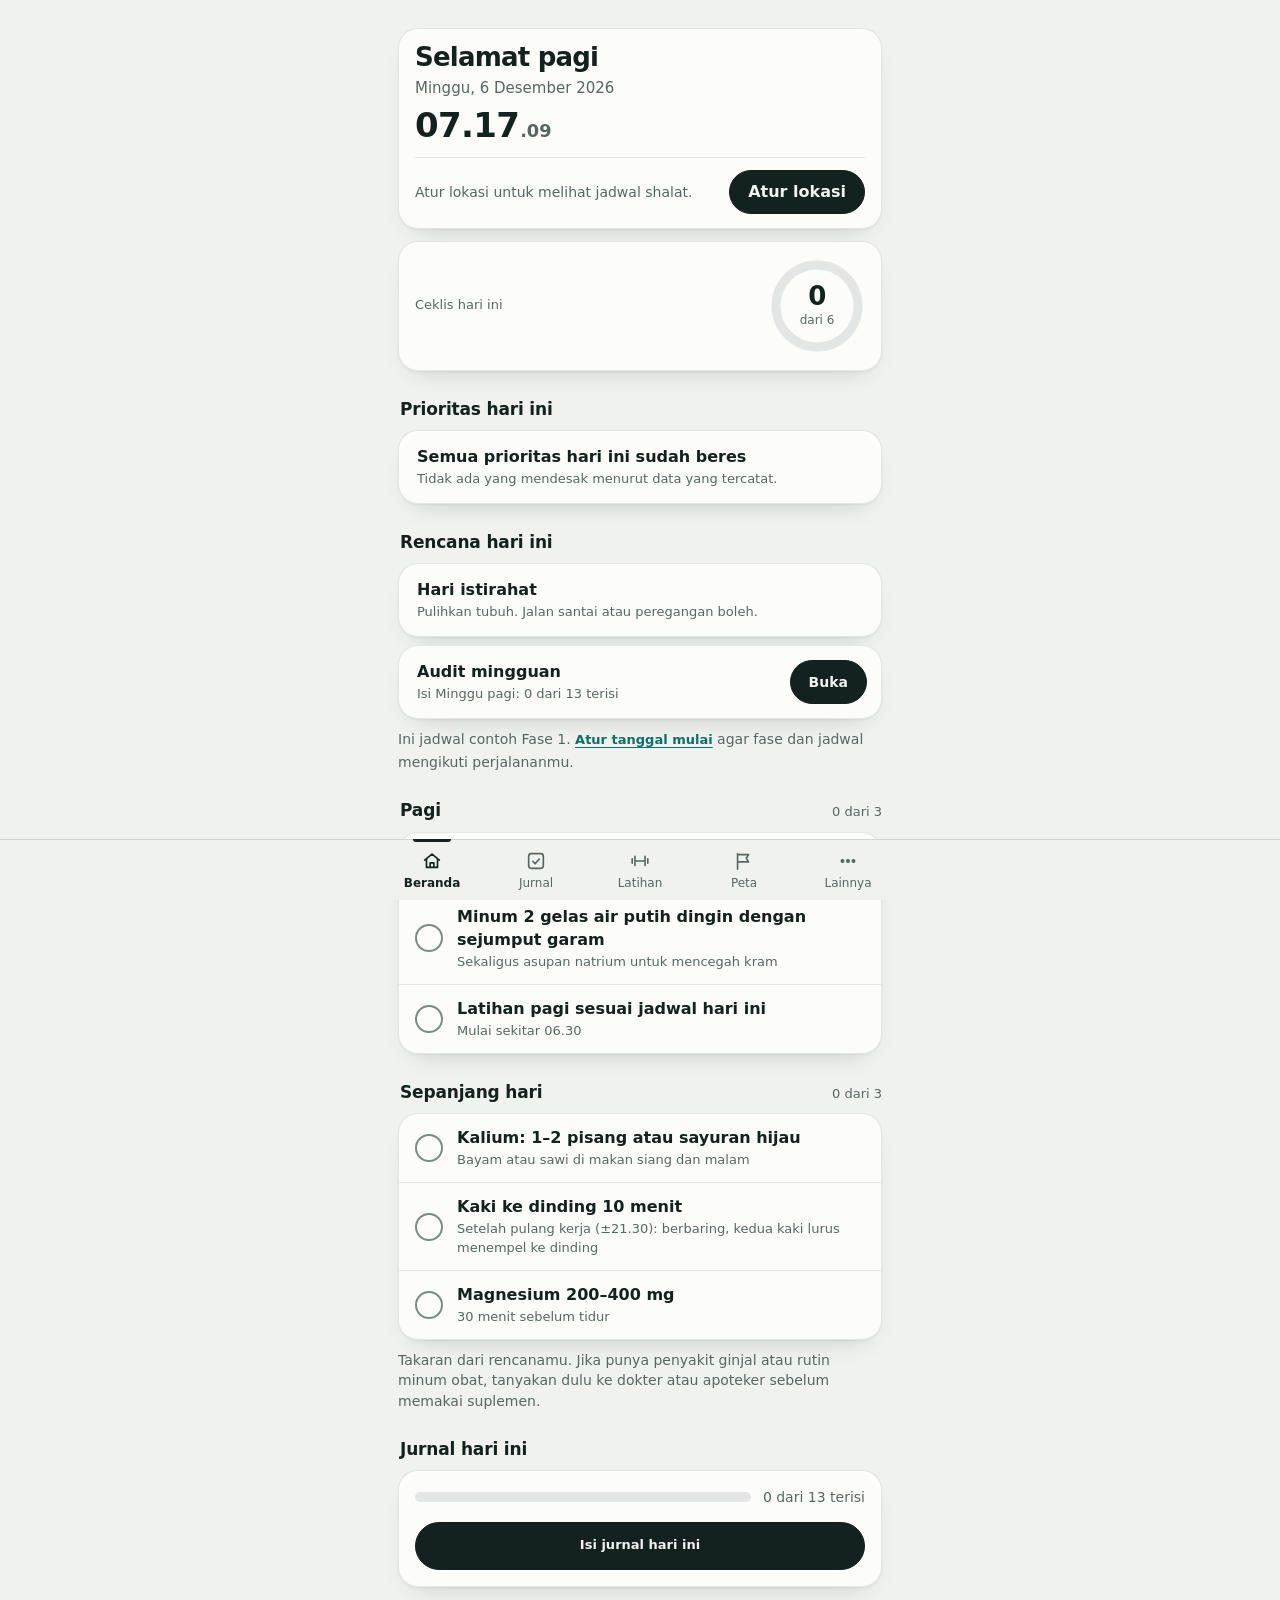
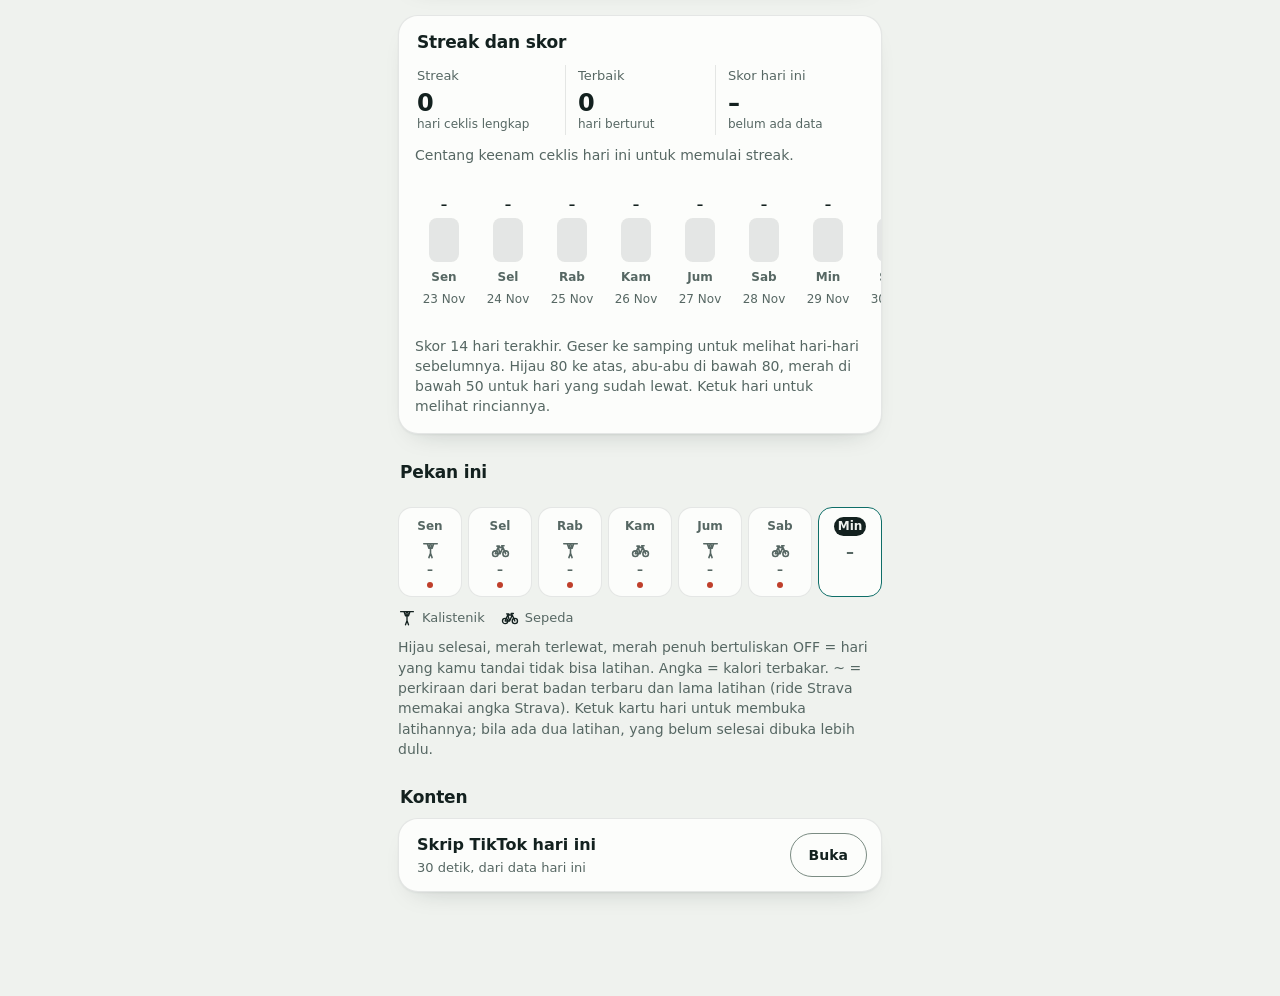
==== daily-log.html @ 381768e4 "Add files via upload" ====
<!DOCTYPE html>
<html lang="id">
<head>
<meta charset="utf-8">
<meta name="viewport" content="width=device-width, initial-scale=1, viewport-fit=cover">
<meta name="theme-color" content="#eff2ee" media="(prefers-color-scheme: light)">
<meta name="theme-color" content="#0e1716" media="(prefers-color-scheme: dark)">
<meta name="mobile-web-app-capable" content="yes">
<meta name="apple-mobile-web-app-capable" content="yes">
<meta name="apple-mobile-web-app-title" content="Daily Log">
<meta name="apple-mobile-web-app-status-bar-style" content="default">
<link rel="apple-touch-icon" href="[data-uri]">
<link rel="icon" type="image/png" href="[data-uri]">
<title>Daily Log</title>
<script>try{var p=JSON.parse(localStorage.getItem('dailylog:prefs:v1')||'null');if(p&&typeof p==='object'){var r=document.documentElement;if(p.theme==='light'||p.theme==='dark')r.setAttribute('data-theme',p.theme);if(p.fs==='l'||p.fs==='x')r.setAttribute('data-fs',p.fs);if(p.hc===true)r.setAttribute('data-hc','on');}}catch(e){}</script>
<style>
:root{
  --paper:#eff2ee; --raise:#fafbf8; --ink:#13211f; --mute:#566763; --rule:#cdd7d2;
  --teal:#0e6e68; --ok:#1d7c53; --bad:#bf3f2b;
  --on-ink:#eff2ee; --on-ok:#ffffff; --on-bad:#ffffff;
  --serif:"Iowan Old Style","Palatino Linotype",Palatino,Georgia,"Times New Roman",serif;
  --sans:system-ui,-apple-system,"Segoe UI",Roboto,"Helvetica Neue",Arial,sans-serif;
}
@media (prefers-color-scheme:dark){
  :root:not([data-theme=light]){
    --paper:#0e1716; --raise:#152221; --ink:#e6efeb; --mute:#8ba09a; --rule:#27393b;
    --teal:#4cc2b8; --ok:#53c58f; --bad:#ef7b63;
    --on-ink:#0e1716; --on-ok:#06150e; --on-bad:#1a0804;
  }
}
:root[data-theme=dark]{
    --paper:#0e1716; --raise:#152221; --ink:#e6efeb; --mute:#8ba09a; --rule:#27393b;
    --teal:#4cc2b8; --ok:#53c58f; --bad:#ef7b63;
    --on-ink:#0e1716; --on-ok:#06150e; --on-bad:#1a0804;
}
*{box-sizing:border-box;-webkit-tap-highlight-color:transparent}
html{-webkit-text-size-adjust:100%}
body{margin:0;background:var(--paper);color:var(--ink);font:calc(16px * var(--fs))/1.45 var(--sans)}
body.lock{overflow:hidden}
[hidden]{display:none!important}
button{font:inherit;color:inherit;cursor:pointer}
input,textarea{font:inherit;color:inherit}
:focus-visible{outline:2px solid var(--teal);outline-offset:2px}
#app{max-width:520px;margin:0 auto;padding:0 18px calc(96px + env(safe-area-inset-bottom))}

/* header */
.top{position:sticky;top:0;z-index:5;background:var(--paper);padding:calc(10px + env(safe-area-inset-top)) 0 8px;border-bottom:1px solid var(--rule)}
.nav{display:flex;align-items:center;gap:6px}
.arrow{width:44px;height:44px;flex:none;border:1.5px solid var(--rule);border-radius:50%;background:transparent;font-size:calc(24px * var(--fs));line-height:1;padding:0 0 3px}
.arrow:disabled{opacity:.3;cursor:default}
.datebox{position:relative;flex:1;min-width:0;text-align:center}
.datebox .dow{display:block;font:italic calc(15px * var(--fs)) var(--serif);color:var(--mute)}
.datebox strong{display:block;font:600 calc(clamp(18px,5.6vw,24px) * var(--fs))/1.15 var(--serif);letter-spacing:-.01em;white-space:nowrap}
.datebox input{position:absolute;inset:0;width:100%;height:100%;opacity:0;cursor:pointer}
.meta{display:flex;align-items:center;justify-content:center;gap:10px;margin-top:6px;font-size:calc(13px * var(--fs));color:var(--mute);min-height:24px}
.dot{width:8px;height:8px;border-radius:50%;background:var(--rule);flex:none}
.dot.saved{background:var(--ok)} .dot.saving{background:var(--teal)} .dot.unsaved{background:var(--bad)}
.link{border:0;background:none;padding:2px 0;color:var(--teal);font-weight:600;font-size:calc(13px * var(--fs));text-decoration:underline;text-underline-offset:3px}

/* stamps */
.stamps{display:grid;grid-template-columns:repeat(5,1fr);gap:6px;margin:16px 0 12px}
.stamp{border:1.5px dashed var(--rule);border-radius:10px;padding:8px 2px 7px;text-align:center;min-width:0}
.stamp b{display:block;font-weight:600;font-size:calc(12px * var(--fs));color:var(--mute)}
.stamp span{display:block;margin-top:2px;font:600 calc(15px * var(--fs)) var(--serif);font-variant-numeric:tabular-nums;white-space:nowrap;overflow:hidden;text-overflow:ellipsis}
.stamp.hit{background:var(--ok);border:1.5px solid var(--ok);color:var(--on-ok)}
.stamp.hit b{color:inherit;opacity:.85}
.stamp.miss{border:1.5px solid var(--bad);color:var(--bad)}
.stamp.miss b{color:inherit}
.fill{display:flex;align-items:center;gap:10px;font-size:calc(13px * var(--fs));color:var(--mute)}
.fill .meter{flex:1;margin:0}
.fill span{white-space:nowrap;font-variant-numeric:tabular-nums}

/* sections */
.sec{padding-top:28px}
.yg-c{display:flex;flex-wrap:wrap;gap:6px;margin:10px 0 0}
.yg-c button{min-height:44px;padding:0 14px;border:1px solid var(--rule);border-radius:999px;background:var(--raise);color:var(--ink);font:inherit}
.yg-c button[aria-pressed=true]{background:var(--teal);color:var(--on-teal);border-color:var(--teal)}
.yg-q{width:100%;min-height:44px;padding:0 14px;border:1px solid var(--rule);border-radius:12px;background:var(--raise);color:var(--ink);font:inherit;box-sizing:border-box}
.yg-i{display:block;width:100%;text-align:left;min-height:56px;margin-top:8px;padding:10px 14px;border:1px solid var(--rule);border-radius:12px;background:var(--raise);color:var(--ink);font:inherit}
.yg-i small{display:block;color:var(--mute)}
.yg-a{display:inline-block;min-height:44px;margin:8px 14px 0 0;padding:0;border:0;background:none;color:var(--teal);font:inherit;text-decoration:underline}
.sec>h2,.vt{margin:0;padding-bottom:10px;border-bottom:2px solid var(--ink);font:600 calc(24px * var(--fs))/1.15 var(--serif);letter-spacing:-.01em}
.vt{margin-top:calc(26px + env(safe-area-inset-top))}
.f{padding:16px 0;border-bottom:1px solid var(--rule)}
.sec>.f:last-child{border-bottom:0}
.lbl{display:flex;justify-content:space-between;align-items:baseline;gap:10px;margin-bottom:10px;font-weight:600}
.lbl small{font-weight:400;font-size:calc(13px * var(--fs));color:var(--mute);text-align:right}
.sublbl{margin:10px 0 8px;font-size:calc(13px * var(--fs));color:var(--mute)}
.hint{display:flex;flex-wrap:wrap;align-items:center;gap:8px;margin-top:10px;font-size:calc(13px * var(--fs));color:var(--mute)}
.hint:empty{display:none}
.more{margin-top:12px;padding-left:12px;border-left:3px solid var(--bad)}

/* controls */
.seg{display:flex;gap:8px}
.chips{display:flex;flex-wrap:wrap;gap:8px}
.rpe{display:grid;grid-template-columns:repeat(5,1fr);gap:8px}
.rpe.off{opacity:.4;pointer-events:none}
.pill{flex:1;min-height:46px;padding:0 10px;border:1.5px solid var(--rule);border-radius:12px;background:var(--raise);font-weight:600}
.chips .pill{flex:0 1 auto;min-width:78px}
.pill[aria-pressed=true]{background:var(--ink);border-color:var(--ink);color:var(--on-ink)}
.pill[data-t=ok][aria-pressed=true]{background:var(--ok);border-color:var(--ok);color:var(--on-ok)}
.pill[data-t=bad][aria-pressed=true]{background:var(--bad);border-color:var(--bad);color:var(--on-bad)}
.inp{display:flex;align-items:center;gap:8px;min-height:52px;padding:0 14px;border:1.5px solid var(--rule);border-radius:12px;background:var(--raise)}
.inp:focus-within{border-color:var(--teal)}
.inp input{flex:1;min-width:0;width:100%;padding:10px 0;border:0;outline:0;background:transparent;font:600 calc(22px * var(--fs)) var(--serif);font-variant-numeric:tabular-nums}
.inp .u,.inp .p{color:var(--mute);font-size:calc(15px * var(--fs));white-space:nowrap}
.inp.sm{min-height:46px}
.inp.sm input{font-size:calc(18px * var(--fs))}
.pair{display:grid;grid-template-columns:1fr 1fr;gap:10px}
.txt{width:100%;min-height:46px;margin-top:10px;padding:0 14px;border:1.5px solid var(--rule);border-radius:12px;background:var(--raise);font-size:calc(16px * var(--fs))}
.txt:focus{outline:0;border-color:var(--teal)}
.ta{width:100%;min-height:104px;padding:12px 14px;border:1.5px solid var(--rule);border-radius:12px;background:var(--raise);font:calc(17px * var(--fs))/1.4 var(--serif);resize:vertical}
.ta:focus{outline:0;border-color:var(--teal)}
.meter{height:6px;margin-top:12px;border-radius:3px;background:var(--rule);overflow:hidden}
.meter i{display:block;width:0;height:100%;border-radius:3px;background:var(--teal);transition:width .25s}
.meter.ok i{background:var(--ok)} .meter.bad i{background:var(--bad)}
.mtxt{margin-top:6px;font-size:calc(13px * var(--fs));color:var(--mute);font-variant-numeric:tabular-nums}
.mtxt.bad{color:var(--bad)}
.quick,.addrow{display:flex;flex-wrap:wrap;gap:8px;margin-top:12px}
.addrow .inp{flex:1;min-width:0}
.btn{min-height:44px;padding:0 16px;border:1.5px solid var(--ink);border-radius:12px;background:transparent;font-weight:600}
.btn.primary{background:var(--ink);color:var(--on-ink)}
.btn.danger{border-color:var(--bad);color:var(--bad)}
.btn.ghost{border-color:var(--rule);color:var(--mute)}
.btn.sm{min-height:44px;padding:0 12px;font-size:calc(14px * var(--fs))}
.btn.wide{width:100%}
.foot{padding:22px 0 0}

/* history */
.tiles{display:grid;grid-template-columns:1fr 1fr;margin-top:4px}
.tile{padding:14px 0;border-bottom:1px solid var(--rule)}
.tile:nth-child(odd){padding-right:12px;border-right:1px solid var(--rule)}
.tile:nth-child(even){padding-left:16px}
.tile small{display:block;color:var(--mute);font-size:calc(13px * var(--fs))}
.tile b{display:block;margin-top:2px;font:600 calc(26px * var(--fs))/1.15 var(--serif);font-variant-numeric:tabular-nums}
.tile em{display:block;font-style:normal;font-size:calc(12px * var(--fs));color:var(--mute)}
.chart{padding:16px 0 6px;border-bottom:1px solid var(--rule)}
.chart .ch{display:flex;justify-content:space-between;align-items:baseline;gap:8px;font-weight:600}
.chart .ch small{font-weight:400;color:var(--mute);font-size:calc(13px * var(--fs))}
.chart svg{display:block;width:100%;height:auto;margin-top:8px}
.chart text{fill:var(--mute);font-size:calc(8px * var(--fs));font-family:var(--sans)}
.chart line.t{stroke:var(--ink);stroke-width:1;stroke-dasharray:3 3;opacity:.55}
.chart rect.n{fill:var(--teal)} .chart rect.ok{fill:var(--ok)} .chart rect.bad{fill:var(--bad)} .chart rect.e{fill:var(--rule)}
.sub{margin:26px 0 0;font:600 calc(18px * var(--fs)) var(--serif)}
.hrow{display:block;width:100%;padding:14px 0;border:0;border-bottom:1px solid var(--rule);background:none;text-align:left}
.hrow .hd{display:flex;justify-content:space-between;gap:8px;font-weight:600}
.hrow .hd span{font-weight:400;color:var(--mute);font-size:calc(13px * var(--fs));white-space:nowrap;flex:none}
.hrow .hm{margin-top:4px;font-size:calc(13px * var(--fs));color:var(--mute);font-variant-numeric:tabular-nums}
.empty{padding:18px 0;color:var(--mute)}

/* data */
.note{color:var(--mute);font-size:calc(14px * var(--fs));margin:12px 0 0}
.note a{color:var(--ink);font-weight:600;text-decoration:underline}
.act{display:block;width:100%;padding:16px 0;border:0;border-bottom:1px solid var(--rule);background:none;text-align:left}
.act b{display:block}
.act span{display:block;margin-top:2px;font-size:calc(13px * var(--fs));color:var(--mute)}
.act.danger b{color:var(--bad)}

/* tabs */
.tabs{position:fixed;left:0;right:0;bottom:0;z-index:6;background:var(--paper);border-top:1px solid var(--rule);padding-bottom:env(safe-area-inset-bottom)}
.tabs .in{display:flex;max-width:520px;margin:0 auto}
.tabs button{position:relative;flex:1;display:flex;flex-direction:column;align-items:center;gap:3px;padding:10px 0 8px;border:0;background:none;color:var(--mute);font-size:calc(12px * var(--fs))}
.tabs button[aria-current=page]{color:var(--ink);font-weight:600}
.tabs button[aria-current=page]::before{content:"";position:absolute;top:-1px;left:32%;right:32%;height:3px;border-radius:0 0 3px 3px;background:var(--ink)}
.tabs svg{width:22px;height:22px;fill:none;stroke:currentColor;stroke-width:1.8;stroke-linecap:round;stroke-linejoin:round}

/* sheet + toast */
.sheet{position:fixed;inset:0;z-index:20;display:flex;align-items:flex-end;justify-content:center}
.scrim{position:absolute;inset:0;background:rgba(5,12,11,.55)}
.panel{position:relative;width:100%;max-width:520px;max-height:88dvh;overflow:auto;padding:20px 18px calc(18px + env(safe-area-inset-bottom));border-radius:20px 20px 0 0;background:var(--paper)}
.panel h3{margin:0;font:600 calc(22px * var(--fs)) var(--serif)}
.panel textarea{width:100%;height:240px;margin-top:12px;padding:12px;border:1.5px solid var(--rule);border-radius:12px;background:var(--raise);font:calc(13px * var(--fs))/1.45 ui-monospace,Menlo,Consolas,monospace;resize:vertical;white-space:pre}
.acts{display:flex;flex-wrap:wrap;gap:8px;margin-top:14px}
.acts .btn{flex:1 1 auto;min-width:96px;padding:0 12px}
.toast{position:fixed;left:50%;bottom:calc(84px + env(safe-area-inset-bottom));z-index:30;transform:translateX(-50%);max-width:88vw;padding:10px 16px;border-radius:999px;background:var(--ink);color:var(--on-ink);font-size:calc(14px * var(--fs));text-align:center}
.datebox strong{overflow:hidden;text-overflow:ellipsis}
.datebox strong.sm{font-size:calc(clamp(15px,4.6vw,20px) * var(--fs))}
.sublbl.t0{margin-top:0}
.inp input[type=date]{font:600 calc(17px * var(--fs)) var(--serif);min-height:44px}
.seg.tri .pill{font-size:calc(14px * var(--fs));padding:0 6px;line-height:1.2}
.pair.rg{row-gap:16px}
.mtxt:empty{display:none}
.recap{display:grid;grid-template-columns:repeat(3,1fr);margin-top:6px}
.recap .tile{padding:12px 6px 12px 12px;border-right:1px solid var(--rule)}
.recap .tile:nth-child(3n+1){padding-left:0}
.recap .tile:nth-child(3n){border-right:0}
.recap .tile b{font-size:calc(20px * var(--fs))}
.recap .tile small,.recap .tile em{font-size:calc(12px * var(--fs))}
.chart polyline.ln{fill:none;stroke:var(--teal);stroke-width:1.8;stroke-linejoin:round}
.chart circle.dt{fill:var(--teal)}
.chart text.vl{fill:var(--ink);font-weight:600}
@media (prefers-reduced-motion:reduce){.meter i{transition:none}}

/* ===== v2 (batch 1): navigasi, peta, komponen umum ===== */
:root{--on-teal:#ffffff}
@media (prefers-color-scheme:dark){:root:not([data-theme=light]){--on-teal:#06201d}}
:root[data-theme=dark]{--on-teal:#06201d}
.subnav{display:flex;gap:6px;margin-top:8px}
.subnav button{flex:1;min-height:44px;border:1.5px solid var(--rule);border-radius:999px;background:transparent;color:var(--mute);font-size:calc(13px * var(--fs));font-weight:600}
.subnav button[aria-current=page]{background:var(--ink);border-color:var(--ink);color:var(--on-ink)}
.pgbar{padding-top:calc(12px + env(safe-area-inset-top))}
.vt.after{margin-top:14px}
.lead{margin:10px 0 0;color:var(--mute);font-size:calc(15px * var(--fs))}
.tag{display:inline-block;padding:2px 9px;border-radius:999px;border:1.5px solid var(--rule);font-size:calc(12px * var(--fs));font-weight:600;color:var(--mute);vertical-align:1px}
.tag.on{background:var(--teal);border-color:var(--teal);color:var(--on-teal)}
.kv{display:flex;justify-content:space-between;align-items:baseline;gap:14px;padding:10px 0;border-bottom:1px solid var(--rule);font-size:calc(15px * var(--fs))}
.kv span:first-child{flex:none;color:var(--mute)}
.kv span:last-child{text-align:right;font-variant-numeric:tabular-nums}
.kv.now{border-left:3px solid var(--teal);padding-left:10px}
.kv.now span:first-child{color:var(--ink);font-weight:600}
.plan.alert{border-left:3px solid var(--teal);padding-left:12px}
.plan.alert.bad{border-left-color:var(--bad)}
.link.tap{display:inline-flex;align-items:center;min-height:44px}
.safe .btn.wide{margin:14px 0 4px}
.tlsvg{display:block;width:100%;height:auto;margin-top:12px}
.tlsvg rect.past{fill:var(--ok)} .tlsvg rect.cur{fill:var(--teal)} .tlsvg rect.fut{fill:var(--rule)}
.tlsvg text{fill:var(--mute);font-size:calc(8px * var(--fs));font-family:var(--sans)}
.tlsvg path.mk{fill:var(--ink)}
.ph{border-bottom:1px solid var(--rule)}
.ph.cur{border-left:3px solid var(--teal);padding-left:12px}
.ph>summary{display:flex;align-items:baseline;gap:10px;padding:16px 0;cursor:pointer;list-style:none;font:600 calc(18px * var(--fs))/1.25 var(--serif)}
.ph>summary::-webkit-details-marker{display:none}
.ph>summary span{flex:1;min-width:0}
.ph>summary small{flex:none;font:400 calc(13px * var(--fs)) var(--sans);color:var(--mute);white-space:nowrap}
.chev{flex:none;align-self:center;width:8px;height:8px;margin-left:4px;border-right:2px solid var(--mute);border-bottom:2px solid var(--mute);transform:rotate(-45deg);transition:transform .2s}
.ph[open]>summary .chev{transform:rotate(45deg)}
.ph .body{padding:0 0 18px}
.ph h4{margin:16px 0 2px;font:600 calc(14px * var(--fs)) var(--sans);color:var(--mute)}
.ph ul{margin:6px 0 0;padding-left:20px}
.ph li{margin:4px 0}
.ph p.note{margin-top:4px}
@media (prefers-reduced-motion:reduce){.chev{transition:none}}

/* ===== v2 (batch 2): beranda ===== */
.chk{display:flex;align-items:flex-start;gap:14px;width:100%;padding:14px 0;border:0;border-bottom:1px solid var(--rule);background:none;text-align:left}
.chk i{flex:none;display:grid;place-items:center;width:26px;height:26px;margin-top:1px;border:2px solid var(--ink);border-radius:8px}
.chk svg{width:16px;height:16px;fill:none;stroke:var(--on-ok);stroke-width:3;stroke-linecap:round;stroke-linejoin:round;opacity:0}
.chk[aria-pressed=true] i{background:var(--ok);border-color:var(--ok)}
.chk[aria-pressed=true] svg{opacity:1}
.chk[aria-pressed=true] b{color:var(--mute)}
.chk span{min-width:0}
.chk b{display:block;font-weight:600}
.chk small{display:block;margin-top:2px;font-size:calc(13px * var(--fs));color:var(--mute)}
.plan{display:flex;align-items:center;justify-content:space-between;gap:12px;padding:14px 0;border-bottom:1px solid var(--rule)}
.plan b{display:block;font-weight:600}
.plan small{display:block;margin-top:2px;font-size:calc(13px * var(--fs));color:var(--mute)}
/* ===== v17 (batch 17-K7): Ride terakhir: catatan panjang tanpa spasi tidak melebarkan halaman atau mendorong Hapus keluar layar ===== */
.plan.rr>div{min-width:0}
.plan.rr b,.plan.rr small{overflow-wrap:anywhere}
.plan.rr .btn{flex:none}
.stamps.w7{grid-template-columns:repeat(7,1fr);gap:4px}
.stamps.w7 .stamp{padding:8px 0 7px}
.stamps.w7 .stamp span{font-size:calc(13px * var(--fs))}
.stamp.now{box-shadow:0 0 0 2px var(--teal)}

/* ===== v2 (batch 3): latihan kalistenik ===== */
.ex{padding:16px 0;border-bottom:1px solid var(--rule)}
.exh{font:600 calc(17px * var(--fs))/1.3 var(--sans)}
.exv{margin-top:2px;font-size:calc(13px * var(--fs));color:var(--mute)}
.setrow{display:flex;align-items:center;gap:10px;margin-top:10px}
.setrow .sn{flex:none;width:20px;text-align:right;color:var(--mute);font-variant-numeric:tabular-nums}
.setrow .inp{flex:1;min-width:0}
.setok{flex:none;display:grid;place-items:center;width:46px;height:46px;border:1.5px solid var(--rule);border-radius:50%;background:transparent}
.setok svg{width:20px;height:20px;fill:none;stroke:var(--rule);stroke-width:3;stroke-linecap:round;stroke-linejoin:round}
.setok[aria-pressed=true]{background:var(--ok);border-color:var(--ok)}
.setok[aria-pressed=true] svg{stroke:var(--on-ok)}
.tmbar{position:fixed;left:0;right:0;bottom:calc(60px + env(safe-area-inset-bottom));z-index:7;display:flex;align-items:center;justify-content:space-between;gap:12px;max-width:520px;margin:0 auto;padding:10px 14px;background:var(--ink);color:var(--on-ink);border-radius:14px 14px 0 0}
.tmbar small{display:block;max-width:44vw;overflow:hidden;text-overflow:ellipsis;white-space:nowrap;font-size:calc(12px * var(--fs));opacity:.8}
.tmbar b{display:block;font:600 calc(26px * var(--fs))/1.1 var(--serif);font-variant-numeric:tabular-nums}
.tmacts{display:flex;gap:8px}
.tmbar .btn{border-color:var(--on-ink);color:var(--on-ink);background:transparent}
.tmbar .btn.save{background:var(--on-ink);color:var(--ink)}
body.tm #app{padding-bottom:calc(168px + env(safe-area-inset-bottom))}

/* ===== v2 (batch 4): sepeda ===== */
.plist{margin:12px 0 0;padding-left:20px}
.plist li{margin:4px 0}
.stepper{display:flex;align-items:center;justify-content:space-between;gap:10px}
.stepper b{font:600 calc(22px * var(--fs)) var(--serif);font-variant-numeric:tabular-nums}
.stepper .btn{min-width:72px}
.run{padding:18px 0 6px;text-align:center}
.runz{font-size:calc(14px * var(--fs));color:var(--mute)}
.runstep{margin-top:2px;font:600 calc(26px * var(--fs))/1.2 var(--serif)}
.runtime{margin:8px 0 6px;font:600 calc(clamp(64px,22vw,96px) * var(--fs))/1 var(--serif);font-variant-numeric:tabular-nums}
.run .mtxt{text-align:center}
.runacts{display:flex;flex-wrap:wrap;gap:8px;margin-top:16px}
.runacts .btn{flex:1;min-width:96px}
.zn{padding:12px 0;border-bottom:1px solid var(--rule)}
.zn .zh{display:flex;justify-content:space-between;gap:10px;font-weight:600}
.zn .zh span:last-child{font-weight:400;color:var(--mute);white-space:nowrap}
.zn small{display:block;margin-top:2px;font-size:calc(13px * var(--fs));color:var(--mute)}
.talk{display:grid;gap:8px}
.talk .pill{min-height:46px;text-align:left;padding:0 14px}
#trainBody>.subnav{margin-top:14px}

/* ===== v2 (batch 5): nutrisi & kram ===== */
.gt{width:100%;margin-top:12px;border-collapse:collapse;font-size:calc(13px * var(--fs));font-variant-numeric:tabular-nums}
.gt th,.gt td{padding:9px 4px;border-bottom:1px solid var(--rule);text-align:center;vertical-align:top}
.gt thead th{font-weight:600;border-bottom:2px solid var(--ink)}
.gt tbody th{text-align:left;font-weight:600;white-space:nowrap}
.gt .on{background:var(--raise);box-shadow:inset 0 2px 0 var(--teal)}
.gt.ticks td{font-size:calc(15px * var(--fs));color:var(--mute)}
.gt.ticks td.yes{color:var(--ok);font-weight:600}
.gt.ticks td.bad{color:var(--bad);font-weight:600}
.gtw{margin-top:12px;max-width:100%;overflow-x:auto;-webkit-overflow-scrolling:touch}
.gtw>.gt{margin-top:0}
@media (max-width:380px){.gt th,.gt td{padding:9px 2px}}

/* ===== v2 (batch 6): konten & integrasi ===== */
.tk{padding:14px 0;border-bottom:1px solid var(--rule)}
.tk .tt{display:flex;justify-content:space-between;gap:8px;font-size:calc(12px * var(--fs));font-weight:600;color:var(--mute);letter-spacing:.02em;text-transform:uppercase}
.tk .wc{text-transform:none;letter-spacing:0;font-variant-numeric:tabular-nums;white-space:nowrap}
.tk .wc.bad{color:var(--bad)}
.tk .tx{margin-top:6px;font:calc(18px * var(--fs))/1.45 var(--serif)}
.tk .vis{margin-top:6px;font-size:calc(13px * var(--fs));color:var(--mute)}
.pgbar .link{display:inline-flex;align-items:center;min-height:44px;padding-right:20px}

/* ===== v3 (batch 9): fondasi AI ===== */
.aifab{position:fixed;z-index:8;right:max(16px,calc(50vw - 244px));bottom:calc(72px + env(safe-area-inset-bottom));min-height:44px;padding:0 16px;border:0;border-radius:999px;background:var(--teal);color:var(--on-teal);font-weight:600;box-shadow:0 2px 10px rgba(0,0,0,.28)}
body.tm .aifab{bottom:calc(140px + env(safe-area-inset-bottom))}
body.ai:not(.tm) #app{padding-bottom:calc(132px + env(safe-area-inset-bottom))}
.panel textarea.prose{height:200px;font:calc(16px * var(--fs))/1.5 var(--sans);white-space:pre-wrap}
#shExtra{margin-top:2px}
#aiBox{margin-top:8px}
#aiBox .chk{padding:12px 0}
#aiBox .quick{margin-top:14px}

/* ===== v3 (batch 10-3): obrolan Tanya AI ===== */
body.chatlock{overflow:hidden}
.chat{position:fixed;left:0;right:0;top:0;height:100vh;height:100dvh;z-index:15;background:var(--paper);overscroll-behavior:contain}
.chin{display:flex;flex-direction:column;height:100%;max-width:520px;margin:0 auto}
.chhd{display:flex;align-items:center;gap:8px;padding:calc(8px + env(safe-area-inset-top)) 8px 8px 18px}
.chhd h3{flex:1;min-width:0;margin:0;font:600 calc(22px * var(--fs))/1.2 var(--serif)}
.chx{flex:none;width:44px;height:44px;border:0;border-radius:12px;background:transparent;font-size:calc(30px * var(--fs));line-height:1}
.chctx{display:flex;align-items:center;gap:10px;padding:2px 18px 8px;border-bottom:1px solid var(--rule);font-size:calc(13px * var(--fs));color:var(--mute)}
.chctx .lb{flex:1;min-width:0;overflow-wrap:anywhere}
.chctx button{flex:none;min-height:44px;min-width:44px;padding:0 2px;border:0;background:none;font-size:calc(13px * var(--fs));font-weight:600;color:var(--teal);text-decoration:underline}
.chmsgs{position:relative;flex:1;min-height:0;overflow-y:auto;overscroll-behavior:contain;-webkit-overflow-scrolling:touch;padding:14px 14px 6px}
.cb{display:flex;flex-direction:column;margin:0 0 12px}
.cb.u{align-items:flex-end}
.cb.a{align-items:flex-start}
.cb .bt{max-width:92%;padding:10px 14px;border-radius:18px;font-size:calc(16px * var(--fs));line-height:1.5;overflow-wrap:anywhere}
.cb.u .bt{background:var(--ink);color:var(--on-ink);border-bottom-right-radius:6px;white-space:pre-wrap}
.cb.a .bt{background:var(--raise);border:1px solid var(--rule);border-bottom-left-radius:6px}
.cb.e .bt{border:1.5px solid var(--bad)}
.cb.e .bt small{color:var(--mute)}
.bt p{margin:0 0 8px}
.bt p:last-child,.bt ul:last-child,.bt ol:last-child,.bt pre:last-child,.bt .mdt:last-child{margin-bottom:0}
.bt ul,.bt ol{margin:0 0 8px;padding-left:20px}
.bt li{margin:2px 0}
.bt hr{border:0;border-top:1px solid var(--rule);margin:8px 0}
.bt code{padding:1px 5px;border-radius:5px;background:var(--paper);font:calc(13.5px * var(--fs)) ui-monospace,Menlo,Consolas,monospace}
.bt pre{margin:0 0 8px;padding:10px;border:1px solid var(--rule);border-radius:10px;background:var(--paper);overflow-x:auto}
.bt pre code{padding:0;background:none;white-space:pre}
.bt a{color:var(--teal);font-weight:600;text-decoration:underline}
.bt .mdh{font-weight:700}
.mdt{margin:0 0 8px;overflow-x:auto}
.mdt table{width:max-content;max-width:640px;border-collapse:collapse;font-size:calc(14px * var(--fs))}
.mdt th,.mdt td{min-width:3.2em;padding:4px 8px;border:1px solid var(--rule);text-align:left;vertical-align:top;overflow-wrap:normal;word-break:normal}
.mdt th{background:var(--paper)}
.cap{margin:4px 6px 0;font-size:calc(12.5px * var(--fs));line-height:1.35;color:var(--mute)}
.cap.warn{color:var(--bad)}
.cact{display:flex;flex-wrap:wrap;gap:6px;margin:6px 0 0 2px}
.csep{display:flex;align-items:center;gap:10px;margin:4px 0 14px;font-size:calc(12.5px * var(--fs));color:var(--mute);text-align:center}
.csep::before,.csep::after{content:"";flex:1;height:1px;background:var(--rule)}
.chempty{padding:30px 4px 8px;text-align:center}
.chempty .chic{font-size:calc(34px * var(--fs));line-height:1;color:var(--teal)}
.chempty h4{margin:8px 0 0;font:600 calc(20px * var(--fs)) var(--serif)}
.chempty .quick{justify-content:center}
.typing{display:flex;gap:5px;align-items:center;padding:14px 16px!important}
.typing i{width:8px;height:8px;border-radius:50%;background:var(--mute);animation:chdot 1.2s infinite ease-in-out}
.typing i:nth-child(2){animation-delay:.15s}
.typing i:nth-child(3){animation-delay:.3s}
@keyframes chdot{0%,80%,100%{opacity:.25;transform:translateY(0)}40%{opacity:1;transform:translateY(-3px)}}
@media (prefers-reduced-motion:reduce){.typing i{animation:none;opacity:.6}}
.chbar{display:flex;align-items:flex-end;gap:8px;padding:8px 12px calc(10px + env(safe-area-inset-bottom));border-top:1px solid var(--rule);background:var(--paper)}
.chat.kb .chbar{padding-bottom:10px}
.chbar textarea{flex:1;min-width:0;min-height:44px;max-height:132px;padding:10px 14px;border:1.5px solid var(--rule);border-radius:22px;background:var(--raise);font:calc(16px * var(--fs))/1.4 var(--sans);resize:none}
.chbar textarea:focus{outline:0;border-color:var(--teal)}
.chsend{flex:none;display:grid;place-items:center;width:44px;height:44px;border:0;border-radius:50%;background:var(--teal);color:var(--on-teal)}
.chsend.stop{background:var(--bad);color:var(--on-bad)}
.chsend svg{width:22px;height:22px;fill:none;stroke:currentColor;stroke-width:2.2;stroke-linecap:round;stroke-linejoin:round}
.chlive{position:absolute;width:1px;height:1px;overflow:hidden;clip:rect(0 0 0 0)}
/* v3 (batch 10-3, langkah 4): sumber web, saran pencarian, aksi jawaban */
.csrc{margin:6px 0 0 2px;max-width:100%}
.csrc .cap{margin:0 0 4px 4px}
.srcs{display:flex;flex-wrap:wrap;gap:6px}
.srcchip{display:inline-flex;align-items:center;max-width:100%;min-height:44px;padding:0 12px;border:1px solid var(--rule);border-radius:18px;background:var(--raise);color:var(--teal);font-size:calc(13px * var(--fs));font-weight:600;text-decoration:none;overflow:hidden;text-overflow:ellipsis;white-space:nowrap}
.cgse{width:92%;margin:8px 0 0 2px}
.gse{display:block;width:100%;height:44px;border:0;border-radius:8px;background:transparent}
.cb.dim .bt{opacity:.55}
.csug{display:flex;flex-wrap:wrap;gap:6px;margin:8px 0 0 2px;max-width:100%}
.csug .btn{max-width:100%;text-align:left}
.chset{flex:0 1 auto;min-height:0;max-height:55%;overflow-y:auto;overscroll-behavior:contain;padding:10px 18px 12px;border-bottom:1px solid var(--rule);background:var(--raise)}
.chset .lbl{margin:12px 0 6px;font-size:calc(14px * var(--fs))}
.chset .lbl:first-child{margin-top:0}
.chset .pill{min-height:44px;font-size:calc(14px * var(--fs))}
.chset .pill:disabled,.chset .btn:disabled{opacity:.45}
.chset .note{margin:6px 0 0;font-size:calc(13px * var(--fs))}
.chset .quick{margin-top:12px}
#chatCfgBtn[aria-expanded=true]{background:var(--ink);border-color:var(--ink);color:var(--on-ink)}

/* ===== batch 10: input cepat & daftar makanan ===== */
.mealform{display:grid;gap:8px}
.mealform .addrow{margin-top:0;flex-wrap:nowrap}
.mealform .chips{gap:6px}
.mealform .chips .pill{flex:1 1 auto;min-width:0;min-height:44px;padding:0 8px;font-size:calc(14px * var(--fs))}
.mealform .btn.wide{width:100%}
.inp.lock{border-style:dashed;background:transparent}
.inp.lock input{color:var(--mute)}
.mgrp{margin-top:16px}
.mgrp h4{margin:0;border-bottom:1.5px solid var(--ink);font:600 calc(15px * var(--fs)) var(--sans)}
.mgrp.fold h4{border-bottom-color:var(--rule)}
.mgh{display:flex;align-items:center;gap:8px;width:100%;min-height:44px;padding:0;border:0;background:none;color:inherit;font:inherit;text-align:left}
.mgh .mgn{flex:1;min-width:0}
.mgh .mgn small{margin-left:6px;font-weight:400;font-size:calc(13px * var(--fs));color:var(--mute)}
.mgh .mgs{flex:none;font-weight:400;font-size:calc(13px * var(--fs));color:var(--mute);font-variant-numeric:tabular-nums}
.mgh .chev{margin-left:0}
.mgrp:not(.fold) .mgh .chev{transform:rotate(45deg)}
.mfoldall{display:flex;justify-content:flex-end;margin-top:8px}
.mrow{display:flex;align-items:center;gap:6px;border-bottom:1px solid var(--rule)}
.mrow .mt{flex:1;min-width:0;padding:8px 0;border:0;background:none;color:inherit;font:inherit;text-align:left}
.mrow .mt b{display:block;font-weight:600;overflow:hidden;text-overflow:ellipsis;white-space:nowrap}
.mrow .mt b i{font-weight:400;font-style:italic;color:var(--mute)}
.mrow .mt small{display:block;color:var(--mute);font-size:calc(13px * var(--fs));font-variant-numeric:tabular-nums}
.mrow .ib{flex:none;width:44px;height:44px;border:0;background:none;font-size:calc(22px * var(--fs));line-height:1;color:var(--mute)}
.mrow .ib.on{color:var(--teal)}
.mrow .btn.sm{flex:none}
.fav{max-width:100%;overflow:hidden;text-overflow:ellipsis;white-space:nowrap}

/* ===== v4 (batch 11): AI gizi & evaluasi ===== */
.aibtn{display:flex;flex-wrap:wrap;gap:8px;margin:0 0 10px}
.aibtn[hidden]{display:none}
.aibtn+.mealform{margin-top:0}
#v-today .f>.aibtn:last-child{margin:10px 0 0}
.panel textarea.fdt{height:104px;margin-top:0;font:calc(16px * var(--fs))/1.45 var(--sans);white-space:pre-wrap}
.fdbar{display:flex;flex-wrap:wrap;gap:8px}
.fdbar .btn.sm{min-height:44px}
.fdprev{display:flex;gap:12px;align-items:center}
.fdprev img{flex:none;width:84px;height:84px;object-fit:cover;border-radius:10px;border:1.5px solid var(--rule)}
.fdprev small{display:block;margin-bottom:8px;font-size:calc(13px * var(--fs));color:var(--mute)}
.fdr{padding:12px 0;border-bottom:1px solid var(--rule)}
.fdr:first-child{padding-top:2px}
.fdr-h{display:flex;align-items:center;gap:4px}
.fdchk{flex:none;display:flex;align-items:center;justify-content:center;width:44px;height:44px}
.fdchk input{width:22px;height:22px;accent-color:var(--teal)}
.fdr .fdn{flex:1;min-width:0}
.fdr .addrow{flex-wrap:nowrap;margin-top:8px}
.fdr .addrow .inp{min-width:0}
.fdinfo{display:block;margin-top:6px;font-size:calc(13px * var(--fs));color:var(--mute)}
.fdw small{display:block;margin-top:4px;font-size:calc(13px * var(--fs));color:var(--bad)}
.fdr.off .addrow,.fdr.off .fdinfo,.fdr.off .fdw{opacity:.45}
#fdTot{margin-top:12px;font-weight:600;color:var(--ink)}
.fdmic{display:block;margin-top:8px;font-size:calc(13px * var(--fs));color:var(--mute)}
/* ===== v5 (batch 12): Beranda prioritas, skor, AI ringkas ===== */
.plan.prio .btn.sm{flex:none}
#homePrio .aibtn{margin:14px 0 0}
button.stamp{display:block;width:100%;background:none;font:inherit;color:inherit;cursor:pointer}
button.stamp.hit{color:var(--on-ok)}
button.stamp.miss{color:var(--bad)}
.scp{padding:11px 0;border-bottom:1px solid var(--rule)}
.scp>div{display:flex;justify-content:space-between;gap:12px;font-weight:600}
.scp>div span:last-child{flex:none;font-variant-numeric:tabular-nums}
.scp small{display:block;margin-top:2px;font-size:calc(13px * var(--fs));color:var(--mute)}
/* ===== v6 (batch 12-1): hapus makanan langsung, toast dengan aksi ===== */
.toast.act{display:flex;align-items:center;gap:6px;padding:6px 8px 6px 16px;border-radius:18px;text-align:left}
.toast.act[hidden]{display:none}
.toast .tact{flex:none;min-height:44px;padding:0 12px;border:0;border-radius:12px;background:transparent;color:inherit;font:inherit;font-weight:700;text-decoration:underline;cursor:pointer}
.mrow .ib.del{color:var(--bad);font-size:calc(26px * var(--fs))}
/* v6 (batch 12-1, langkah 4): makanan sebagai obrolan */
.cb.f .bt{width:100%;max-width:100%}
.cb .bt .cimg{display:block;max-width:100%;max-height:220px;margin:0 0 6px;border-radius:12px;object-fit:cover}
.fdhd{font-size:calc(15px * var(--fs))}
.fdnote{margin-top:6px;font-size:calc(13px * var(--fs));color:var(--mute)}
.fdrows{margin-top:8px}
.fdrows .fdr:first-child{padding-top:2px}
.fdtot{margin-top:10px;font-size:calc(15px * var(--fs));font-weight:600;color:var(--ink)}
.fdsub{font-size:calc(13px * var(--fs));color:var(--mute)}
.cb .bt.sum{font-size:calc(14px * var(--fs));color:var(--mute)}
.chempty .csug{justify-content:center;margin-left:0}
/* ===== v6b (batch 12-1, langkah 4c): foto + dikte di obrolan makanan ===== */
.chaux{flex:none;display:grid;place-items:center;width:44px;height:44px;border:1.5px solid var(--rule);border-radius:50%;background:var(--raise);color:var(--ink);padding:0;font:600 calc(22px * var(--fs))/1 var(--sans)}
.chaux svg{width:22px;height:22px;fill:none;stroke:currentColor;stroke-width:2;stroke-linecap:round;stroke-linejoin:round}
.chaux[hidden]{display:none}
.chaux:disabled{opacity:.4}
.chaux[aria-pressed=true]{background:var(--teal);border-color:var(--teal);color:var(--on-ink)}
.fcprev{display:flex;align-items:center;gap:10px;padding:8px 12px;border-top:1px solid var(--rule);background:var(--paper)}
.fcprev[hidden]{display:none}
.fcprev .fcthumb{flex:none;width:48px;height:48px;border-radius:10px;object-fit:cover;border:1px solid var(--rule)}
.fcprev .fcinfo{flex:1;min-width:0;display:flex;flex-direction:column;gap:2px;font-size:calc(14px * var(--fs))}
.fcprev .fcinfo small{color:var(--mute);font-size:calc(13px * var(--fs))}
.fcprev .chaux{width:44px;height:44px}

/* ===== v7 (batch 13): profil & energi di Peta ===== */
.rmh{margin:22px 0 2px;font:600 calc(18px * var(--fs))/1.2 var(--serif)}
.rmh .tag{margin-left:8px}
.kv small{font-size:calc(12px * var(--fs));color:var(--mute)}
/* v7b (batch 13, langkah 3-4) */
#wTrSeg{margin:2px 0 6px}

/* v7c (batch 13, langkah 6D): teks panjang tanpa spasi di riwayat penyesuaian tidak boleh melebarkan halaman */
#rmAdj .plan>div{min-width:0}
#rmAdj .plan b,#rmAdj .plan small{overflow-wrap:anywhere}
/* ===== v8 (batch 14): tombol AI Mingguan + bagian Peta "Apakah on-track?" ===== */
#aiWeekRow{margin:12px 0 0}
#aiTrackSec[hidden]{display:none}
#aiTrackSec .aibtn{margin:10px 0 0}
/* ===== v9 (batch 15): Riwayat kalender, cari, filter, pola ===== */
:root{--hx0:transparent;--hx1:rgba(14,110,104,.14);--hx2:rgba(14,110,104,.30);--hx3:rgba(14,110,104,.55);--hx4:#0e6e68;--hxb:rgba(191,63,43,.16);--hxm:rgba(255,196,0,.40)}
@media (prefers-color-scheme:dark){:root:not([data-theme=light]){--hx1:rgba(76,194,184,.16);--hx2:rgba(76,194,184,.32);--hx3:rgba(76,194,184,.55);--hx4:#4cc2b8;--hxb:rgba(239,123,99,.22);--hxm:rgba(255,196,0,.30)}}
:root[data-theme=dark]{--hx1:rgba(76,194,184,.16);--hx2:rgba(76,194,184,.32);--hx3:rgba(76,194,184,.55);--hx4:#4cc2b8;--hxb:rgba(239,123,99,.22);--hxm:rgba(255,196,0,.30)}
#histSeg{margin:12px 0 4px}
#histSeg .pill{min-height:44px;padding:0 2px;font-size:calc(13px * var(--fs));line-height:1.2}
.hxsr{position:absolute;width:1px;height:1px;margin:-1px;padding:0;overflow:hidden;clip:rect(0,0,0,0);white-space:nowrap;border:0}
.hxmon{display:flex;align-items:center;justify-content:space-between;gap:8px;margin:14px 0 6px}
.hxmon h2{margin:0;font:600 calc(20px * var(--fs)) var(--serif);text-align:center;flex:1;min-width:0}
.hxmon .arrow:disabled{opacity:.3;cursor:default}
.hxmet{margin:4px 0 8px}
.hxmet .pill{min-height:44px;padding:0 2px;font-size:calc(13px * var(--fs))}
.hxgrid{display:grid;grid-template-columns:repeat(7,minmax(0,1fr));gap:3px;margin:6px 0 4px}
.hxdow{font-size:calc(11px * var(--fs));color:var(--mute);text-align:center;padding:2px 0}
.hxc{position:relative;display:flex;align-items:center;justify-content:center;min-width:0;height:44px;padding:0;border:1px solid var(--rule);border-radius:8px;background:var(--hx0);font-size:calc(14px * var(--fs));font-weight:600;font-variant-numeric:tabular-nums;color:var(--ink)}
.hxc.l1{background:var(--hx1)} .hxc.l2{background:var(--hx2)} .hxc.l3{background:var(--hx3)}
.hxc.l4{background:var(--hx4);border-color:var(--hx4);color:var(--on-teal)}
.hxc.lb{background:var(--hxb);border-color:var(--bad)}
.hxc.tdy{box-shadow:0 0 0 2px var(--ink)}
.hxc.off{border-style:dashed;opacity:.4}
.hxc.pad{border:0;background:none}
.hxc i{position:absolute;bottom:3px;width:7px;height:7px;box-shadow:0 0 0 1.5px var(--paper)}
.hxc i.k{left:4px;border-radius:50%;background:var(--bad)}
.hxc i.j{right:4px;transform:rotate(45deg);background:var(--ink)}
.hxleg{display:flex;flex-wrap:wrap;gap:4px 12px;margin:8px 0 2px;font-size:calc(12px * var(--fs));color:var(--mute)}
.hxleg span{display:inline-flex;align-items:center;gap:5px}
.hxleg b{display:inline-block;width:14px;height:14px;border:1px solid var(--rule);border-radius:4px;vertical-align:-2px}
.hxleg b.l1{background:var(--hx1)} .hxleg b.l2{background:var(--hx2)} .hxleg b.l3{background:var(--hx3)} .hxleg b.l4{background:var(--hx4);border-color:var(--hx4)} .hxleg b.lb{background:var(--hxb);border-color:var(--bad)}
.hxleg i{display:inline-block;width:8px;height:8px}
.hxleg i.k{border-radius:50%;background:var(--bad)} .hxleg i.j{transform:rotate(45deg);background:var(--ink)}
.hxsum{margin:10px 0 0;font-size:calc(14px * var(--fs))}
.hxsum small{display:block;margin-top:4px;color:var(--mute);font-size:calc(13px * var(--fs))}
#histFind .chips{margin:10px 0 2px}
#histFind .chips .pill{min-width:0;min-height:44px;padding:0 12px;font-size:calc(14px * var(--fs))}
#hxSum{margin:10px 0 0}
#hxList .hrow .hm{overflow-wrap:anywhere;font-variant-numeric:normal}
#hxList .hrow .hd{align-items:baseline}
#hxList .hrow .hd span{white-space:normal;text-align:right}
mark.hx{background:var(--hxm);color:inherit;border-radius:3px;padding:0 1px}
@media (prefers-color-scheme:dark){:root:not([data-theme=light]) mark.hx{color:var(--ink)}}
:root[data-theme=dark] mark.hx{color:var(--ink)}   /* batch 17-J3 (T5): kontras penanda Cari pada mode gelap */
.hxmore{margin:12px 0 0}
.hxcard{padding:14px 0;border-bottom:1px solid var(--rule)}
.hxcard h3{margin:0;font:600 calc(17px * var(--fs)) var(--serif)}
.hxcard .big{margin-top:4px;font:600 calc(26px * var(--fs))/1.15 var(--serif);font-variant-numeric:tabular-nums}
.hxcard .big small{font:400 calc(14px * var(--fs)) var(--sans);color:var(--mute)}
.hxcard p{margin:6px 0 0;font-size:calc(14px * var(--fs));overflow-wrap:anywhere}
.hxcard .warn{padding:8px 10px;border:1.5px solid var(--bad);border-radius:10px;color:var(--ink);background:var(--hxb)}
.hxcard .cmp{color:var(--mute)}
.hxfoot{margin:12px 0 0}
/* ===== v10 (batch 16): Kalistenik rekor, grafik, nyeri, deload, pemanasan ===== */
.b16seg{margin:12px 0 4px}
.b16seg .pill{min-height:44px;padding:0 6px;font-size:calc(14px * var(--fs));line-height:1.2}
.b16lead{margin:8px 0 4px}
.b16g{border-bottom:1px solid var(--rule)}
.b16row{display:grid;grid-template-columns:minmax(0,1fr) auto;column-gap:10px;align-items:baseline;width:100%;min-height:56px;padding:10px 0;border:0;background:none;text-align:left;color:inherit;font:inherit;cursor:pointer}
.b16row .n{font-weight:600;overflow-wrap:anywhere}
.b16row .v{font:600 calc(17px * var(--fs)) var(--serif);font-variant-numeric:tabular-nums;white-space:nowrap}
.b16row small{grid-column:1/-1;margin-top:2px;color:var(--mute);font-size:calc(13px * var(--fs))}
.b16row[aria-expanded=true]{padding-bottom:4px}
.b16pan{padding:0 0 12px}
.b16pan p{margin:4px 0;font-size:calc(14px * var(--fs));overflow-wrap:anywhere}
.b16pan .chart{padding:8px 0 0;border-bottom:0}
.b16leg{margin:6px 0 0;font-size:calc(12.5px * var(--fs));color:var(--mute)}
.chart circle.pr{fill:none;stroke:var(--teal);stroke-width:1.6}
.chart rect.dl{fill:var(--paper);stroke:var(--ink);stroke-width:1.4}
.prb{display:inline-block;margin-left:4px;padding:1px 8px;border-radius:999px;background:var(--ok);color:var(--on-ok);font-size:calc(12px * var(--fs));font-weight:600;white-space:nowrap}
.b16n{overflow-wrap:anywhere}
.b16pw{margin-top:2px}
.b16pb{display:inline-flex;align-items:center;min-height:44px}
.b16pn{padding:2px 0 6px}
.b16pr{display:flex;align-items:center;flex-wrap:wrap;gap:10px}
.btn.sm.b16st{min-width:44px;min-height:44px;padding:0;font-size:calc(22px * var(--fs));line-height:1}
.b16pv{min-width:60px;text-align:center;font:600 calc(24px * var(--fs)) var(--serif);font-variant-numeric:tabular-nums}
.b16pv small{font:400 calc(13px * var(--fs)) var(--sans);color:var(--mute)}
.b16pc{display:inline-flex;align-items:center;min-height:44px}
.inp.txt{margin-top:8px;min-height:48px}
.inp.txt input{font:500 calc(16px * var(--fs)) var(--sans);font-variant-numeric:normal}
.b16wn{margin:8px 0 0;font-size:calc(13.5px * var(--fs));font-weight:600;color:var(--bad)}
.b16wn[hidden]{display:none}
.b16pl{padding:12px 0;border-bottom:1px solid var(--rule)}
.b16pl .r1{display:flex;align-items:center;flex-wrap:wrap;gap:8px}
.b16pl b{font-weight:600;overflow-wrap:anywhere}
.b16pl small{display:block;margin-top:2px;font-size:calc(13px * var(--fs));color:var(--mute);overflow-wrap:anywhere}
.b16tag{display:inline-block;padding:1px 8px;border-radius:999px;background:var(--bad);color:var(--on-bad);font-size:calc(12px * var(--fs));font-weight:600;white-space:nowrap}
.b16dlb{display:inline-flex;align-items:center;min-height:44px}
.b16dlh{margin-top:12px}
.btn.sm.b16tb{min-height:44px;padding:0 14px}
.tmbar .btn.sm{min-height:44px}
.tmbar b i{font:400 calc(14px * var(--fs)) var(--sans);font-style:normal;opacity:.8}
.b16gd{border-bottom:1px solid var(--rule);padding-bottom:4px}
.b16gd .plan{border-bottom:0;padding-top:4px}
.btn.sm.b16gb1{min-height:44px;padding:0 16px}
.b16gh{display:flex;justify-content:space-between;gap:10px;padding-top:6px;font-size:calc(14px * var(--fs))}
.b16gh b{font-weight:600}
.b16gs{padding:12px 0 2px}
.b16gn{font:600 calc(19px * var(--fs))/1.25 var(--serif);overflow-wrap:anywhere}
.b16gp{margin:6px 0 0;font-size:calc(14px * var(--fs));color:var(--mute);overflow-wrap:anywhere}
.b16gtime{margin:12px 0 0;font:600 calc(44px * var(--fs))/1.1 var(--serif);font-variant-numeric:tabular-nums}
.b16gtime small{font:400 calc(15px * var(--fs)) var(--sans);color:var(--mute)}
.b16gfin{margin-top:4px;font-size:calc(14px * var(--fs));font-weight:600;color:var(--teal)}
.b16gbt{display:flex;flex-wrap:wrap;gap:10px;margin-top:14px}
.b16gbt .btn{flex:1 1 140px;min-height:48px}
.b16gl2{display:flex;flex-wrap:wrap;gap:6px 22px;margin-top:4px}
.b16gl{display:inline-flex;align-items:center;justify-content:center;min-height:44px;min-width:44px}
.b16gd .note{margin:0 0 8px;font-size:calc(13px * var(--fs))}
/* ===== v11 (batch 16, 16b): AI pelatih ===== */
#b16AiRow{margin:8px 0 10px}
#b16AiRow .btn.sm{min-height:44px}
#b17cAiRow{margin:10px 0 0}#b17cAiRow .btn.sm{min-height:44px}
/* ===== v12 (batch 17): sepeda, zona HR dan grafik km/pekan ===== */
.btn.sm.b17go{min-height:44px;padding:0 14px;margin-top:8px}
.chart rect.cur{fill:var(--teal);opacity:.55}
.zn small.b17bpm{color:var(--ink);font-weight:600}
.b17hr{margin-top:8px}

/* ===== v13 (batch 17-P): pustaka gerakan dan pelatih pintar ===== */
.b16seg.quad{gap:6px}
.b16seg.quad .pill{padding:0 2px;font-size:calc(13px * var(--fs))}
.b18seg{margin:12px 0 4px}
.b18seg .pill{min-height:44px;padding:0 6px;font-size:calc(14px * var(--fs));line-height:1.2}
.b18cap{margin:14px 0 6px;font-size:calc(12px * var(--fs));font-weight:700;letter-spacing:.04em;text-transform:uppercase;color:var(--mute)}
.b18mr{display:grid;grid-template-columns:minmax(92px,36%) 1fr auto;align-items:center;gap:8px;padding:3px 0;font-size:calc(14px * var(--fs))}
.b18bar{height:8px;border-radius:4px;background:var(--rule);overflow:hidden}
.b18bar i{display:block;height:100%;border-radius:4px;background:var(--teal)}
.b18mr small{font-size:calc(12px * var(--fs));color:var(--mute);white-space:nowrap}
.b18chips{display:flex;flex-wrap:wrap;gap:8px}
.btn.sm.b18mvb{min-height:44px;padding:0 12px;display:inline-flex;align-items:center;gap:6px;text-align:left}
.btn.sm.b18mvb.cur{border-color:var(--teal);color:var(--teal)}
.b18dot{display:inline-block;width:8px;height:8px;border-radius:50%;background:var(--teal);flex:none}
.btn.sm.b18go{min-height:44px;padding:0 14px}
a.btn.b18go{display:inline-flex;align-items:center;justify-content:center;text-decoration:none;color:var(--ink)}
.b18act{display:flex;flex-wrap:wrap;gap:8px;margin-top:12px}
.b18tags{display:flex;flex-wrap:wrap;gap:6px}
.b18imgs{margin-top:10px}
.b18img{display:block;width:100%;max-width:100%;height:auto;border-radius:10px;margin:0 0 8px;background:var(--raise)}
.b18see{margin:6px 0 0 2px}
.b18see .cap{margin:0 0 4px 4px}
#b18AiRow{margin-top:14px}

/* ===== v13 (batch 17-S): jenis latihan di tab Sesi ===== */
.b19ctl{margin-top:4px}
.b19seg{display:grid;grid-template-columns:repeat(2,1fr);gap:8px}
.b19seg .pill{min-height:44px;padding:0 8px;font-size:calc(14px * var(--fs));line-height:1.2}
.b19seg.b19day{grid-template-columns:none;grid-auto-flow:column;grid-auto-columns:1fr}
.b19stat{margin-top:8px}
.btn.sm.b19go{min-height:44px}
/* ===== v15 (batch 17-S): impor foto Strava ke catatan ride (menggantikan GPX) ===== */
.b17s{margin-bottom:12px}
.btn.sm.b17sb{min-height:44px;padding:0 14px}
.b17s .note.b17sn{margin:6px 0 0;font-size:calc(13px * var(--fs))}
.b17sbusy,.b17serr,.b17sp{margin-top:10px;padding:10px 12px;border:1.5px solid var(--rule);border-radius:12px;color:var(--ink)}
.b17serr{border-color:var(--bad)}
.b17serr b{color:var(--bad)}
.b17sbusy small,.b17serr small,.b17sp small{color:var(--mute);overflow-wrap:anywhere}
.b17sbusy .note{margin:4px 0 8px;font-size:calc(13px * var(--fs))}
.b17serr p{margin:4px 0 8px;font-size:calc(14px * var(--fs));overflow-wrap:anywhere}
.b17sg{display:grid;grid-template-columns:1fr 1fr;gap:8px 12px;margin:8px 0}
.b17sg>div{min-width:0}
.b17sg small{display:block;font-size:calc(12px * var(--fs))}
.b17sg b{display:block;font-variant-numeric:tabular-nums;overflow-wrap:anywhere}
.b17sp .note{margin:6px 0 0;font-size:calc(13px * var(--fs));overflow-wrap:anywhere}
.b17si{display:grid;grid-template-columns:1fr 1fr;gap:4px 12px;margin-top:10px}
.b17si>div{min-width:0}
.b17si input{min-width:0}
.b17sr{display:flex;flex-wrap:wrap;gap:8px;margin-top:10px}
/* ===== v16 (batch 17-J): log harian data Strava ===== */
.jr{padding:10px 12px;border:1.5px solid var(--rule);border-radius:12px;margin-bottom:8px;color:var(--ink)}
.jrh{display:flex;flex-wrap:wrap;align-items:baseline;gap:2px 8px}
.jrh small{color:var(--mute);overflow-wrap:anywhere}
.jrn{margin:4px 0 0;font-size:calc(14px * var(--fs));overflow-wrap:anywhere}
.jrg,.jrs{display:grid;grid-template-columns:1fr 1fr;gap:8px 12px;margin-top:8px}
.jrg>div,.jrs>div{min-width:0}
.jrg small,.jrs small{display:block;font-size:calc(12px * var(--fs));color:var(--mute)}
.jrg b,.jrs b{display:block;font-variant-numeric:tabular-nums;overflow-wrap:anywhere}
.jrs{padding:10px 12px;border-radius:12px;background:var(--raise)}
.note.jrx{margin:6px 0 0;font-size:calc(13px * var(--fs))}
/* ===== v18 (batch 18-a): kejadian kram di Jurnal ===== */
#kramLog{margin-top:12px}
#kramLog .sublbl{margin-top:0}
.kjrow{display:flex;flex-direction:column;align-items:flex-start;gap:2px;width:100%;min-height:52px;margin:0 0 8px;padding:8px 14px;border:1.5px solid var(--rule);border-radius:12px;background:var(--raise);text-align:left}
.kjrow>*{min-width:0;max-width:100%;overflow-wrap:anywhere}
.kjrow b{font-weight:600}
.kjrow span,.kjrow small{font-size:calc(13px * var(--fs));color:var(--mute)}
.kjl{margin:14px 0 8px;font-weight:600;font-size:calc(14px * var(--fs))}
.kjl:first-child{margin-top:4px}
.kjt{display:flex;gap:8px;align-items:center}
.kjt .txt{margin-top:0;flex:1;min-width:0}
.kjt .btn{flex:none}
.kjf .txt{margin-top:0}
.kjn{margin:8px 0 0;font-size:calc(13px * var(--fs))}
/* ===== v18 (batch 18-b): pola kram di Nutrisi ===== */
#kpBox .kpintro{margin:12px 0 0}
#kpBox .hxmet{margin:12px 0 8px}
#kpBox .hxmet .pill{min-height:44px;font-size:calc(14px * var(--fs))}
#kpBox .btn.wide{margin-top:12px}
.kpr{margin:0 0 10px}
.kpt{display:flex;justify-content:space-between;align-items:baseline;gap:12px;font-size:calc(15px * var(--fs))}
.kpl{min-width:0;overflow-wrap:anywhere}
.kptop{display:inline-block;margin-left:4px;padding:1px 7px;border:1px solid var(--rule);border-radius:8px;font-size:calc(12px * var(--fs));font-weight:600;color:var(--ink);white-space:nowrap}
.kpn{flex:none;color:var(--mute);font-variant-numeric:tabular-nums}
.kpb{height:8px;margin-top:4px;border-radius:4px;background:var(--rule);overflow:hidden}
.kpb i{display:block;height:100%;background:var(--teal)}
.kpwarn{margin:12px 0 0;padding:8px 10px;border:1.5px solid var(--bad);border-radius:10px;color:var(--ink);background:var(--hxb);font-size:calc(14px * var(--fs));overflow-wrap:anywhere}
/* ===== v18 (batch 18-c): menu mingguan + daftar belanja di Nutrisi ===== */
#mpBox .mpintro{margin:12px 0 0}
.mpnav{margin:12px 0 0;flex-wrap:nowrap;gap:6px}
.mpnav .pill{flex:1 1 0;min-width:0;min-height:44px;padding:0 4px;font-size:calc(13px * var(--fs));line-height:1.2}
.mpttl{margin:12px 0 0;font-weight:600}
.mpempty{margin:12px 0 0}
.mpday{margin:14px 0 0;padding:12px 0 0;border-top:1px solid var(--rule)}
.mpdh{display:flex;justify-content:space-between;align-items:baseline;gap:8px;margin:0 0 4px}
.mpdh b{font-size:calc(16px * var(--fs))}
.mpnow{padding:1px 7px;border:1px solid var(--rule);border-radius:8px;font-size:calc(12px * var(--fs));font-weight:600;color:var(--ink);white-space:nowrap}
.mpday .sublbl{margin:8px 0 6px}
.mpsum{margin:4px 0 8px;font-size:calc(13px * var(--fs));overflow-wrap:anywhere}
.mpday .btn.wide{margin-top:4px}
.mpf .mpnum{display:flex;gap:8px}
.mpf .mpnum>div{flex:1;min-width:0}
.mpfavb{min-width:0;max-width:100%;min-height:44px;font-size:calc(14px * var(--fs));overflow-wrap:anywhere}
.mpadd{display:flex;gap:8px;align-items:center;margin:12px 0}
.mpadd .txt{margin-top:0;flex:1;min-width:0}
.mpadd .btn{flex:none;min-height:46px}
.mpshr{display:flex;gap:8px;margin:0 0 8px}
.mpshc{flex:1;min-width:0;display:flex;align-items:center;gap:10px;min-height:48px;padding:6px 12px;border:1.5px solid var(--rule);border-radius:12px;background:var(--raise);text-align:left;font-size:calc(16px * var(--fs));color:var(--ink)}
.mpshn{min-width:0;overflow-wrap:anywhere}
.mpshn small{color:var(--mute);font-size:calc(13px * var(--fs))}
.mpbox{flex:none;display:inline-flex;align-items:center;justify-content:center;width:24px;height:24px;border:2px solid var(--mute);border-radius:6px;font-size:calc(16px * var(--fs));line-height:1}
.mpshc[aria-checked="true"] .mpshn{text-decoration:line-through;color:var(--mute)}
.mpshc[aria-checked="true"] .mpbox{background:var(--teal);border-color:var(--teal);color:var(--on-teal)}
.mpshx{flex:none;width:48px;min-height:48px;border:1.5px solid var(--rule);border-radius:12px;background:var(--raise);font-size:calc(18px * var(--fs));color:var(--ink)}
#mpShBox .btn.wide{margin-top:10px}
.mpshsum{margin:4px 0 0}
/* ===== v18 (batch 18-d): baris AI di Nutrisi (Ide menu, Pola kram) ===== */
#naiMenuRow,#naiKramRow{margin:12px 0 0}
#naiMenuRow .btn.sm,#naiKramRow .btn.sm{min-height:44px}
/* v19 (batch 19-a): kalender konten */
.cnseg{margin:14px 0 0}
.cnflt{display:flex;gap:8px;margin:14px 0 0}
.cnflt .pill{display:flex;flex-direction:column;align-items:center;justify-content:center;min-width:0;min-height:52px;padding:4px;line-height:1.15}
.cnflt .pill small{font-size:calc(12px * var(--fs));font-weight:500;color:var(--mute);font-variant-numeric:tabular-nums}
.cngrid{display:grid;grid-template-columns:repeat(7,minmax(0,1fr));gap:3px;margin:6px 0 4px}
.cnc{position:relative;display:flex;flex-direction:column;align-items:center;justify-content:center;gap:3px;min-width:0;height:44px;padding:0;border:1px solid var(--rule);border-radius:8px;background:var(--raise);font-size:calc(14px * var(--fs));font-weight:600;font-variant-numeric:tabular-nums;color:var(--ink)}
.cnc.pad{border-color:transparent;background:none}
.cnc.tdy{box-shadow:0 0 0 2px var(--ink)}
.cnc.sel{border-color:var(--teal);box-shadow:inset 0 0 0 2px var(--teal)}
.cnc.tdy.sel{box-shadow:0 0 0 2px var(--ink),inset 0 0 0 2px var(--teal)}
.cnd{display:flex;gap:3px;height:6px}
.cnd i,.cnleg i{display:inline-block;width:6px;height:6px;border-radius:50%}
.cnd i.s-ide,.cnleg i.s-ide{background:var(--mute)}
.cnd i.s-rekam,.cnleg i.s-rekam{background:var(--teal)}
.cnd i.s-posting,.cnleg i.s-posting{background:var(--ok)}
.cnleg{display:flex;flex-wrap:wrap;gap:4px 14px;margin:8px 0 2px;font-size:calc(12px * var(--fs));color:var(--mute)}
.cnleg span{display:inline-flex;align-items:center;gap:6px}
.cnrow{display:flex;flex-wrap:wrap;align-items:center;gap:6px 10px;width:100%;min-height:56px;padding:12px 0;border:0;border-bottom:1px solid var(--rule);background:none;text-align:left;color:var(--ink)}
.cnrow .cnti{flex:1 1 140px;min-width:0;font-weight:600;overflow-wrap:anywhere}
.cnrow small{flex:1 0 100%;color:var(--mute);font-size:calc(13px * var(--fs));overflow-wrap:anywhere}
.cnst{flex:none;padding:2px 10px;border:1.5px solid var(--rule);border-radius:999px;font-size:calc(12px * var(--fs));font-weight:600;color:var(--mute)}
.cnst.s-rekam{border-color:var(--teal);color:var(--teal)}
.cnst.s-posting{border-color:var(--ok);background:var(--ok);color:var(--on-ok)}
.cnf{margin-top:12px}
.cnf .lbl{margin-bottom:6px;font-size:calc(14px * var(--fs))}
.cnf .ta{width:100%;box-sizing:border-box}
.cnd2{display:flex;gap:8px;align-items:center}
.cnd2 .inp{flex:1;min-width:0}
/* v19 (batch 19-a, perbaikan sesi 129 dari uji tata letak G) */
@media (max-width:339px){.cngrid{column-gap:0}.cnflt .pill span{font-size:calc(14px * var(--fs))}}
.cnflt .pill{padding:4px 2px}
.cnflt .pill[aria-pressed=true] small{color:inherit}
.cnf .ta{font-size:calc(16px * var(--fs))}
.cnd2 .btn{min-height:44px}
/* v19 (batch 19-b) */
.tkx{margin-top:8px}
.tkx .cact .btn{min-height:44px}
#tkAiRow .btn.sm{min-height:44px}
/* ===== v20a: tema manual, ukuran huruf, kontras tinggi ===== */
:root{--fs:1}
:root[data-fs=l]{--fs:1.15}
:root[data-fs=x]{--fs:1.3}
:root[data-theme=light]{color-scheme:light}
:root[data-theme=dark]{color-scheme:dark}
:root[data-hc=on]{--mute:#33423e;--rule:#78897f;--teal:#0a5853}
@media (prefers-color-scheme:dark){:root[data-hc=on]:not([data-theme=light]){--mute:#c9d8d3;--rule:#668280;--teal:#7be0d6}}
:root[data-hc=on][data-theme=dark]{--mute:#c9d8d3;--rule:#668280;--teal:#7be0d6}
:root[data-hc=on] :focus-visible{outline:3px solid var(--ink);outline-offset:3px}
#upBox{margin-top:8px}
#upBox .quick{margin-top:14px}
#upBox .btn{min-height:44px}
/* v20a-2: huruf Besar / Sangat besar: baris tombol yang tidak muat turun ke baris berikutnya (layar sempit); bawaan tidak tersentuh */
:root[data-fs] .seg{flex-wrap:wrap}
:root[data-fs] .plan{flex-wrap:wrap}
:root[data-fs] .kv{flex-wrap:wrap}
:root[data-fs] .kv span:last-child{margin-left:auto}
/* ===== v20b: pengingat latihan (panel Data + banner Beranda) ===== */
#rmBox{margin-top:8px}
#rmBox .quick{margin-top:14px}
#rmBox .btn{min-height:44px}
#rmBox .txt{min-height:48px}
#rmBox .seg.tri .pill{min-width:0}
/* ===== v20b-2: perbaikan hasil uji E (target sentuh banner, sorotan fokus kolom jam) ===== */
#rmBanner .btn{min-height:44px}
#rmBox .txt:focus-visible{outline:2px solid var(--teal);outline-offset:2px}
:root[data-hc=on] #rmBox .txt:focus-visible{outline:3px solid var(--ink);outline-offset:3px}
/* ===== v20b-3: perbaikan bug T3 (judul menimpa keterangan pada ringkasan panel Pengingat, huruf Besar/Sangat besar) ===== */
:root[data-fs] #rmDet>summary{flex-wrap:wrap;gap:2px 10px}
:root[data-fs] #rmDet>summary span{flex:1 1 auto}
:root[data-fs] #rmDet>summary .chev{margin-left:auto}
/* ===== v22a: ringkasan panel Pengaturan AI dan Tampilan: judul, keterangan, panah membungkus bersih (Finishing UI butir 1-2) ===== */
#upDet>summary,#aiDet>summary{flex-wrap:wrap;gap:2px 10px}
#upDet>summary span,#aiDet>summary span{flex:1 1 min-content}
#upDet>summary small,#aiDet>summary small{white-space:normal;margin-right:4px;max-width:calc(100% - 26px)}
#upDet>summary .chev,#aiDet>summary .chev{margin-left:auto}
/* ===== v22b: batas kontrol >= 3:1 pada tema Terang/Gelap (Finishing UI butir 3; WCAG 1.4.11). Kontras tinggi tidak berubah (--ctl = --rule). Membalik: --ctl kembali var(--rule) ===== */
:root{--ctl:#7b8c83}
@media (prefers-color-scheme:dark){:root:not([data-theme=light]){--ctl:#547270}}
:root[data-theme=dark]{--ctl:#547270}
:root[data-hc=on]{--ctl:var(--rule)}
.arrow,.pill,.inp,.txt,.ta,.panel textarea,.chbar textarea,.btn.ghost,.subnav button,.setok,.chaux,.kjrow,.mpshc,.mpshx{border-color:var(--ctl)}
/* ===== v22c: ubin skor harian Jurnal (#stamps) tidak meluap (Finishing UI butir 5). Huruf tidak diperkecil. Membalik: hapus blok v22c ===== */
#stamps{gap:4px}
#stamps .stamp{padding-left:0;padding-right:0}
@media (max-width:355px){#stamps{grid-template-columns:repeat(3,1fr)}}
@media (max-width:396px){:root[data-fs=l] #stamps{grid-template-columns:repeat(3,1fr)}}
@media (max-width:438px){:root[data-fs=x] #stamps{grid-template-columns:repeat(3,1fr)}}
/* ===== v22d: Finishing UI tahap D (butir tampilan terukur): placeholder >= 4,5:1, tombol kecil 44 px, label konteks membungkus, tabel Nutrisi muat, pill "Tanya dulu" satu baris. Membalik: nilai lama pada tiap aturan (36/40 px, nowrap+elipsis) dan hapus blok v22d ===== */
input::placeholder,textarea::placeholder{color:var(--mute);opacity:1}
@media (max-width:400px){.gt th,.gt td{padding-left:2px;padding-right:2px}}
@media (max-width:368px){.gt th,.gt td{padding-left:1px;padding-right:1px}}
@media (max-width:356px){.gt{font-size:calc(12px * var(--fs))}}
@media (max-width:332px){.gt tbody th{white-space:normal}}
@media (min-width:340px){.pill[data-q=adjMode]{white-space:nowrap}}
/* ===== v23a: UI baru, tahap 1 = Beranda. Semua aturan dibatasi #v-home; halaman lain tidak berubah. Membalik: hapus blok v23a dan pakai daily-log_batch22-e.html ===== */
#v-home{--sf:#fcfdfb;--hl:rgba(19,33,31,.10);--lift:0 1px 2px rgba(19,33,31,.05),0 12px 28px -18px rgba(19,33,31,.28);--rad:20px;--num:ui-rounded,"SF Pro Rounded",system-ui,-apple-system,"Segoe UI",Roboto,sans-serif}
@media (prefers-color-scheme:dark){:root:not([data-theme=light]) #v-home{--sf:var(--raise);--hl:rgba(230,239,235,.11);--lift:none}}
:root[data-theme=dark] #v-home{--sf:var(--raise);--hl:rgba(230,239,235,.11);--lift:none}
:root[data-hc=on] #v-home{--hl:var(--rule)}
#v-home>.vt{position:absolute;width:1px;height:1px;margin:-1px;padding:0;overflow:hidden;clip:rect(0 0 0 0);clip-path:inset(50%);border:0;white-space:nowrap}
/* hero */
#v-home .hh{display:flex;align-items:center;flex-wrap:wrap;gap:12px 16px;padding:calc(28px + env(safe-area-inset-top)) 2px 2px}
#v-home .hh-t{flex:1 1 11em;min-width:0}
#v-home .hh-g{margin:0;font:700 calc(30px * var(--fs))/1.08 var(--sans);letter-spacing:-.03em}
#v-home .hh-d{margin:6px 0 0;color:var(--mute);font-size:calc(15px * var(--fs))}
#v-home .hh-p{display:flex;flex-wrap:wrap;align-items:center;gap:6px 8px;margin:12px 0 0;color:var(--mute);font-size:calc(13px * var(--fs))}
#v-home .ring{position:relative;flex:none;width:calc(96px * var(--fs));height:calc(96px * var(--fs));max-width:132px;max-height:132px;padding:0;border:0;border-radius:50%;background:transparent;transition:transform .12s}
#v-home .ring:active{transform:scale(.95)}
#v-home .ring svg{position:absolute;inset:0;width:100%;height:100%;transform:rotate(-90deg)}
#v-home .ring circle{fill:none;stroke-width:9;stroke-linecap:round}
#v-home .ring .rt{stroke:var(--hl)}
#v-home .ring .rp{stroke:var(--teal);transition:stroke-dashoffset .9s cubic-bezier(.2,.8,.2,1),stroke .3s}
#v-home .ring.full .rp{stroke:var(--ok)}
#v-home .ring .rc{position:absolute;inset:0;display:grid;place-content:center;text-align:center}
#v-home .ring b{font:700 calc(26px * var(--fs))/1 var(--num);font-variant-numeric:tabular-nums;letter-spacing:-.02em}
#v-home .ring small{margin-top:3px;font-size:calc(12px * var(--fs));color:var(--mute)}
/* bagian */
#v-home .sec{padding-top:0;margin-top:28px}
#v-home .sec h2{margin:0;padding:0 2px 10px;border:0;font:650 calc(17px * var(--fs))/1.25 var(--sans);letter-spacing:-.01em}
#v-home .gh{display:flex;align-items:baseline;justify-content:space-between;gap:10px}
#v-home .gc{color:var(--mute);font-size:calc(13px * var(--fs));font-variant-numeric:tabular-nums;white-space:nowrap}
#v-home .gc.ok{color:var(--ink);font-weight:600}
#v-home .note{margin-top:10px}
/* tombol */
#v-home .btn{padding:0 18px;border:1.5px solid var(--ctl);border-radius:999px;background:transparent;transition:transform .12s}
#v-home .btn.primary{background:var(--ink);border-color:var(--ink);color:var(--on-ink)}
#v-home .btn:active{transform:scale(.96)}
/* kartu rencana, prioritas, peringatan */
#v-home .sec>.plan{margin:0 0 8px;padding:14px 14px 14px 18px;background:var(--sf);border:1px solid var(--hl);border-radius:var(--rad);box-shadow:var(--lift)}
#v-home .sec>.plan.alert{padding-left:20px;box-shadow:inset 4px 0 0 var(--teal),var(--lift)}
#v-home .sec>.plan.alert.bad{box-shadow:inset 4px 0 0 var(--bad),var(--lift)}
#v-home #homePrio .plan.prio:first-of-type{background:var(--teal);border-color:var(--teal);color:var(--on-teal)}
#v-home #homePrio .plan.prio:first-of-type small{color:inherit;opacity:.9}
#v-home #homePrio .plan.prio:first-of-type .btn{background:var(--on-teal);border-color:var(--on-teal);color:var(--teal)}
/* ceklis */
#v-home .grp{overflow:hidden;background:var(--sf);border:1px solid var(--hl);border-radius:var(--rad);box-shadow:var(--lift)}
#v-home .grp .chk{align-items:center;gap:14px;min-height:60px;padding:12px 16px;border-bottom:1px solid var(--hl);transition:background .15s}
#v-home .grp .chk:last-child{border-bottom:0}
#v-home .grp .chk:active{background:var(--hl)}
#v-home .chk i{width:28px;height:28px;margin:0;border:2px solid var(--ctl);border-radius:50%;transition:background .2s,border-color .2s}
#v-home .chk[aria-pressed=true] i{background:var(--ok);border-color:var(--ok)}
#v-home .chk[aria-pressed=true] b{color:var(--mute);text-decoration:line-through;text-decoration-color:var(--ctl)}
#v-home .chk.pop[aria-pressed=true] i{animation:h23pop .38s cubic-bezier(.3,1.6,.5,1)}
#v-home .chk.pop[aria-pressed=true] svg path{animation:h23draw .32s ease-out .06s backwards}
@keyframes h23pop{from{transform:scale(.7)}to{transform:scale(1)}}
@keyframes h23draw{from{stroke-dasharray:24;stroke-dashoffset:24}to{stroke-dasharray:24;stroke-dashoffset:0}}
/* jurnal */
#v-home .jc{padding:16px;background:var(--sf);border:1px solid var(--hl);border-radius:var(--rad);box-shadow:var(--lift)}
#v-home .jc .fill{margin:0;gap:12px;font-size:calc(14px * var(--fs))}
#v-home .jc .meter{height:10px;margin:0;border-radius:5px;background:var(--hl)}
#v-home .jc .meter i{border-radius:5px}
#v-home .jc .hint{margin-top:14px}
#v-home .jc .hint .btn{width:100%;min-height:48px}
/* streak dan skor */
#v-home .recap{gap:8px;margin-top:0}
#v-home .recap .tile{padding:12px;background:var(--sf);border:1px solid var(--hl);border-radius:16px;box-shadow:var(--lift)}
#v-home .recap .tile b{margin-top:4px;font:700 calc(24px * var(--fs))/1.1 var(--num);letter-spacing:-.02em}
#v-home .recap .tile small{font-size:calc(13px * var(--fs))}
#v-home .stamps.w7{gap:6px;margin:14px 0 0}
#v-home .stamps.w7 .stamp{display:flex;flex-direction:column;align-items:center;gap:6px;padding:8px 0;background:var(--sf);border:1px solid var(--hl);border-radius:14px;box-shadow:none;color:var(--ink)}
#v-home .stamp b{order:3;margin:0;padding:1px 4px;white-space:nowrap;border-radius:999px;font-size:calc(12px * var(--fs));font-weight:600;color:var(--mute);opacity:1}
#v-home .stamp span{order:1;margin:0;font:700 calc(13px * var(--fs)) var(--num)}
#v-home button.stamp{min-height:108px;transition:transform .12s}
#v-home button.stamp:active{transform:scale(.95)}
#v-home .stamp .bar{order:2;display:block;position:relative;flex:1;width:calc(100% - 14px);max-width:30px;min-height:44px;border-radius:8px;background:var(--hl);overflow:hidden}
#v-home .stamp .bar::after{content:"";position:absolute;left:0;right:0;bottom:0;height:calc(var(--s,0) * 1%);border-radius:8px;background:var(--teal)}
#v-home .stamp.hit .bar::after{background:var(--ok)}
#v-home .stamp.miss .bar::after{background:var(--bad)}
#homeBody[data-enter] .stamp .bar::after{animation:h23grow .8s cubic-bezier(.2,.8,.2,1) backwards}
@keyframes h23grow{from{height:0}}
/* 7 kolom hanya bila tiap kolom >= 44 px; di bawah itu (layar sempit atau huruf besar) dibagi 4 + 3 */
@media (max-width:379px){#v-home .stamps.w7{gap:4px}}
@media (max-width:367px){#v-home .stamps.w7{grid-template-columns:repeat(4,1fr);gap:6px}}
:root[data-fs] #v-home .stamps.w7{grid-template-columns:repeat(4,1fr);gap:6px}
/* jadwal pekan */
#v-home div.stamp{gap:3px;padding:10px 0}
#v-home div.stamp b{order:0}
#v-home div.stamp span{order:0}
#v-home div.stamp.hit::after,#v-home div.stamp.miss::after{content:"";order:4;width:6px;height:6px;border-radius:50%}
#v-home div.stamp.hit::after{background:var(--ok)}
#v-home div.stamp.miss::after{background:var(--bad)}
#v-home .stamps.w7 .stamp.now{border:1.5px solid var(--teal);box-shadow:none}
#v-home .stamp.now b{background:var(--ink);color:var(--on-ink)}
@supports (color:color-mix(in srgb,red,blue)){
  #v-home div.stamp.hit{background:color-mix(in srgb,var(--ok) 15%,var(--sf))}
  #v-home div.stamp.miss{background:color-mix(in srgb,var(--bad) 13%,var(--sf))}
}
@supports not (color:color-mix(in srgb,red,blue)){#v-home{--hl:var(--rule)}}
@media (prefers-reduced-motion:reduce){#v-home *,#v-home *::before,#v-home *::after{transition:none!important;animation:none!important}}
/* ===== v23b: jam dan jadwal shalat di header Beranda (tahap 1b). Dibatasi #v-home .hx dan sheet lokasi (.hxs); halaman lain tidak berubah. Membalik: hapus blok v23b + modul v23b (sebelum INIT) dan pakai daily-log_batch23-a.html ===== */
#v-home .hx{margin-top:22px;padding:2px 16px;background:var(--sf);border:1px solid var(--hl);border-radius:var(--rad);box-shadow:var(--lift)}
#v-home .hx-r{padding:12px 0}
#v-home .hx-r+.hx-r{border-top:1px solid var(--hl)}
#v-home .hx-top{display:flex;align-items:center;justify-content:space-between;flex-wrap:wrap;gap:6px 12px}
#v-home .hx-clock{font:700 calc(34px * var(--fs))/1.1 var(--num);font-variant-numeric:tabular-nums;letter-spacing:-.02em;white-space:nowrap}
#v-home .hx-clock small{margin-left:1px;font-size:.52em;font-weight:600;color:var(--mute);letter-spacing:0}
#v-home .hx-loc{max-width:100%;gap:6px;padding:0 14px 0 12px;color:var(--ink);font-size:calc(14px * var(--fs))}
#v-home .hx-loc span{min-width:0;overflow:hidden;text-overflow:ellipsis;white-space:nowrap}
#v-home .hx-loc svg{flex:none}
#v-home .hx-none{display:flex;align-items:center;justify-content:space-between;flex-wrap:wrap;gap:10px 14px}
#v-home .hx-none p{flex:1 1 12em;margin:0;color:var(--mute);font-size:calc(14px * var(--fs))}
#v-home .hx-p{padding:0}
#v-home .hx-pray{position:relative;display:flex;flex-wrap:wrap;align-items:center;gap:2px 12px;width:100%;min-height:64px;padding:10px 34px 10px 0;border:0;background:transparent;color:var(--ink);font:inherit;text-align:left;cursor:pointer}
#v-home .hx-pn{display:flex;flex:1 1 7em;flex-direction:column;gap:2px;min-width:min-content}
#v-home .hx-pn b{font:650 calc(20px * var(--fs))/1.2 var(--sans);letter-spacing:-.01em}
#v-home .hx-pn small{color:var(--mute);font-size:calc(14px * var(--fs));font-variant-numeric:tabular-nums}
#v-home .hx-pt{flex:none;margin-left:auto;font:700 calc(28px * var(--fs))/1 var(--num);font-variant-numeric:tabular-nums;letter-spacing:-.02em;white-space:nowrap}
#v-home .hx-pt small{margin-left:6px;font-size:.45em;font-weight:600;color:var(--mute);letter-spacing:0}
#v-home .hx-chev{position:absolute;right:4px;top:50%;margin-top:-11px;color:var(--mute);transition:transform .2s}
#v-home .hx-pray[aria-expanded=true] .hx-chev{transform:rotate(180deg)}
#v-home .hx-list{padding:0 0 14px}
#v-home .hx-d{margin:0 0 6px;color:var(--mute);font-size:calc(13px * var(--fs))}
#v-home .hx-list ul{margin:0;padding:0;list-style:none}
#v-home .hx-list li{display:flex;align-items:center;gap:12px;min-height:40px;font-size:calc(16px * var(--fs))}
#v-home .hx-list li i{flex:none;box-sizing:border-box;width:10px;height:10px;border:2px solid var(--ctl);border-radius:50%}
#v-home .hx-list li span{flex:1;min-width:0}
#v-home .hx-list li b{font:650 calc(16px * var(--fs)) var(--num);font-variant-numeric:tabular-nums}
#v-home .hx-list li.past{color:var(--mute)}
#v-home .hx-list li.past i{background:var(--hl);border-color:var(--hl)}
#v-home .hx-list li.cur{color:var(--ink)}
#v-home .hx-list li.next{color:var(--ink);font-weight:650}
#v-home .hx-list li.next i{background:var(--teal);border-color:var(--teal)}
#v-home .hx-list li.info{color:var(--mute);font-size:calc(14px * var(--fs))}
#v-home .hx-list li.info i{visibility:hidden}
#v-home .hx-list li em{margin-left:8px;padding:2px 8px;border-radius:999px;background:var(--hl);color:var(--ink);font-size:calc(12px * var(--fs));font-style:normal;font-weight:600}
#v-home .hx-list .note{margin:8px 0 0}
.hxs{display:grid;gap:12px}
.hxs .hx-cur{margin:0;color:var(--mute);font-size:calc(14px * var(--fs))}
.hxs .inp{min-height:52px}
.hxs .inp select{flex:1;min-width:0;width:100%;min-height:48px;padding:0;border:0;background:transparent;color:var(--ink);font:600 calc(17px * var(--fs)) var(--sans)}
.hxs .inp input{min-height:44px;font:600 calc(17px * var(--fs)) var(--sans)}
.hxm summary{display:flex;align-items:center;min-height:44px;cursor:pointer;font-weight:600}
.hxm-b{display:grid;gap:10px;padding:4px 0 6px}
/* ===== v23c: ucapan + hari/tanggal masuk kartu jam; Fase + keterangan + cincin pindah ke bawah kartu (tahap 1b/b2). Dibatasi #v-home. Membalik: hapus blok v23c lalu pakai daily-log_batch23-b1.html ===== */
#v-home .hx{margin-top:calc(28px + env(safe-area-inset-top))}
#v-home .hx-hi{padding-bottom:0}
#v-home .hx-g{margin:0;font:700 calc(26px * var(--fs))/1.1 var(--sans);letter-spacing:-.03em}
#v-home .hx-dt{margin:6px 0 0;color:var(--mute);font-size:calc(15px * var(--fs))}
#v-home .hx-hi+.hx-top{border-top:0;padding-top:8px}
#v-home .hx+.hh{padding:20px 2px 2px}
/* ===== v23d: blok Fase + keterangan + cincin progres menjadi kartu tepat di bawah kartu jam (tahap 1b/b3). Dibatasi #v-home .hh. Membalik: hapus blok v23d dan ubah <section class="hh"> kembali ke <div class="hh">, atau pakai daily-log_batch23-b2.html ===== */
#v-home .hh,#v-home .hx+.hh{box-sizing:border-box;margin-top:12px;padding:16px;background:var(--sf);border:1px solid var(--hl);border-radius:var(--rad);box-shadow:var(--lift)}
#v-home .hh .hh-p{margin:0}
#v-home .hh .ring{margin-left:auto}
/* ===== v23e: prediksi cuaca di kartu jam (tahap 1b/b4). Dibatasi #v-home .hx dan sheet lokasi (.hxs). Membalik: hapus blok v23e + modul v23e (sebelum INIT) dan pakai daily-log_batch23-b3.html ===== */
#v-home .hx-w{padding:0}
#v-home .hx-wb{position:relative;display:flex;flex-wrap:wrap;align-items:center;gap:6px 12px;width:100%;min-height:68px;padding:10px 34px 10px 0;border:0;background:transparent;color:var(--ink);font:inherit;text-align:left;cursor:pointer}
#v-home .hx-wi{flex:none;width:32px;height:32px;color:var(--ink)}
#v-home .hx-wi svg{display:block;width:100%;height:100%}
#v-home .hx-wn{display:flex;flex:1 1 8em;flex-direction:column;gap:2px;min-width:0}
#v-home .hx-wn b{font:700 calc(26px * var(--fs))/1.1 var(--num);font-variant-numeric:tabular-nums;letter-spacing:-.02em}
#v-home .hx-wn small{color:var(--mute);font-size:calc(14px * var(--fs))}
#v-home .hx-wr{flex:none;display:flex;flex-direction:column;align-items:flex-end;gap:2px;margin-left:auto;color:var(--mute);font-size:calc(14px * var(--fs));font-variant-numeric:tabular-nums;white-space:nowrap}
#v-home .hx-wb[aria-expanded=true] .hx-chev{transform:rotate(180deg)}
#v-home .hx-wl{padding:0 0 14px}
#v-home .hx-wh{display:grid;grid-template-columns:repeat(3,minmax(0,1fr));gap:6px 4px;margin:0;padding:0;list-style:none}
@media (min-width:360px){:root:not([data-fs]) #v-home .hx-wh{grid-template-columns:repeat(6,minmax(0,1fr))}}
#v-home .hx-wh li{display:flex;flex-direction:column;align-items:center;gap:3px;padding:8px 2px;text-align:center;font-variant-numeric:tabular-nums}
#v-home .hx-wh .t{color:var(--mute);font-size:calc(13px * var(--fs))}
#v-home .hx-wh .i{width:24px;height:24px}
#v-home .hx-wh .i svg{display:block;width:100%;height:100%}
#v-home .hx-wh b{font:650 calc(16px * var(--fs)) var(--num)}
#v-home .hx-wh small{color:var(--mute);font-size:calc(12px * var(--fs))}
#v-home .hx-wh li.now .t{color:var(--ink);font-weight:650}
#v-home .hx-wd{margin:6px 0 0;color:var(--mute);font-size:calc(14px * var(--fs))}
#v-home .hx-wf{display:flex;align-items:center;justify-content:space-between;flex-wrap:wrap;gap:8px 12px;margin-top:8px}
#v-home .hx-wf .note{flex:1 1 14em;margin:0}
#v-home .hx-wm{display:flex;align-items:center;justify-content:space-between;flex-wrap:wrap;gap:8px 14px}
#v-home .hx-wm p{flex:1 1 12em;margin:0;color:var(--mute);font-size:calc(14px * var(--fs))}
#v-home .btn[aria-disabled=true]{opacity:.6;cursor:default}
.hxs .hx-swb{display:grid;gap:8px}
.hxs .hx-sw{display:flex;align-items:center;justify-content:space-between;gap:12px;box-sizing:border-box;width:100%;min-height:52px;padding:0 14px;border:1.5px solid var(--rule);border-radius:14px;background:transparent;color:var(--ink);font:600 calc(16px * var(--fs)) var(--sans);text-align:left;cursor:pointer}
.hxs .hx-sw i{flex:none;position:relative;width:46px;height:28px;border-radius:999px;background:var(--ctl);transition:background .2s}
.hxs .hx-sw i::after{content:"";position:absolute;top:4px;left:4px;width:20px;height:20px;border-radius:50%;background:var(--raise);transition:transform .2s}
.hxs .hx-sw[aria-checked=true] i{background:var(--teal)}
.hxs .hx-sw[aria-checked=true] i::after{transform:translateX(18px)}
@media (prefers-reduced-motion:reduce){.hxs .hx-sw i,.hxs .hx-sw i::after{transition:none}}
/* ===== v24b5: pembaruan cuaca otomatis (b5). Ikon cuaca berkedip pelan selama permintaan berjalan (gerak dimatikan oleh aturan prefers-reduced-motion di #v-home). Membalik: hapus blok ini dan pakai patch24b5.py --reverse ===== */
#v-home .hx-w.upd .hx-wi{animation:wxUpd 1.4s ease-in-out infinite}
@keyframes wxUpd{0%,100%{opacity:1}50%{opacity:.45}}
/* ===== v24c1: kartu "Streak dan skor" + skor harian bertanggal yang bisa digeser ke samping (tahap 1c/c1). Dibatasi #v-home #homeScore. Membalik: patch24c1.py --reverse ===== */
#v-home #homeScore{box-sizing:border-box;padding:16px;background:var(--sf);border:1px solid var(--hl);border-radius:var(--rad);box-shadow:var(--lift)}
#v-home #homeScore h2{padding:0 2px 12px}
#v-home #homeScore .recap{gap:0;margin-top:0}
#v-home #homeScore .recap .tile{padding:2px 8px 2px 12px;background:none;border:0;border-left:1px solid var(--hl);border-radius:0;box-shadow:none}
#v-home #homeScore .recap .tile:first-child{padding-left:2px;border-left:0}
#v-home #homeScore .scs{display:flex;gap:6px;margin:16px -16px 0;padding:6px 16px 8px;overflow-x:auto;overflow-y:hidden;scroll-snap-type:x proximity;scroll-padding:0 16px;overscroll-behavior-x:contain;-webkit-overflow-scrolling:touch;scrollbar-width:thin}
#v-home #homeScore .scs .stamp{flex:0 0 auto;box-sizing:border-box;width:auto;min-width:calc(58px * var(--fs));display:flex;flex-direction:column;align-items:center;gap:6px;padding:8px 6px;background:transparent;border:1.5px solid transparent;border-radius:14px;box-shadow:none;color:var(--ink);scroll-snap-align:end}
#v-home #homeScore .scs .stamp.now{border-color:var(--teal)}
#v-home #homeScore .scs .stamp .sdt{order:4;margin:-2px 0 0;font-size:calc(12px * var(--fs));color:var(--mute);white-space:nowrap;font-variant-numeric:tabular-nums}
#v-home #homeScore .scs .stamp b{margin:0}
/* ===== v24c2: batang skor yang belum 80 = abu-abu netral (bukan teal yang terbaca hijau). Dibatasi #v-home .stamp .bar. Hijau (>= 80) dan merah (< 50, hari lewat) tidak diubah. Membalik: patch24c2.py --reverse ===== */
#v-home{--sclo:#6f7977}
@media (prefers-color-scheme:dark){:root:not([data-theme=light]) #v-home{--sclo:#a3adaa}}
:root[data-theme=dark] #v-home{--sclo:#a3adaa}
:root[data-hc=on] #v-home{--sclo:#2b3331}
@media (prefers-color-scheme:dark){:root[data-hc=on]:not([data-theme=light]) #v-home{--sclo:#e1e6e4}}
:root[data-hc=on][data-theme=dark] #v-home{--sclo:#e1e6e4}
#v-home .stamp .bar::after{background:var(--sclo)}
/* ===== v24c3 (sesi 199): kartu hari "Pekan ini": nama hari, ikon latihan, kalori terbakar. Semua di bawah #v-home .stamps.wk ===== */
#v-home .stamps.wk .stamp{align-items:center;justify-content:flex-start;gap:4px;padding:9px 0 8px;min-width:0}
#v-home .stamps.wk .wkic{display:flex;align-items:center;justify-content:center;gap:2px;min-height:calc(20px * var(--fs));color:var(--mute)}
#v-home .stamps.wk .wki{width:calc(19px * var(--fs));height:calc(19px * var(--fs));flex:none;fill:none;stroke:currentColor;stroke-width:2;stroke-linecap:round;stroke-linejoin:round}
#v-home .stamps.wk .wki.dn{color:var(--ink)}
#v-home .stamps.wk .wki.pl{color:var(--mute)}
#v-home .stamps.wk .wkn{font:700 calc(12px * var(--fs))/1.1 var(--num);color:var(--ink);white-space:nowrap}
#v-home .stamps.wk .wkd{color:var(--mute);font-weight:600}
#v-home .stamps.wk .wku{font-size:calc(12px * var(--fs));line-height:1;color:var(--mute)}
#v-home .wkleg{display:flex;flex-wrap:wrap;gap:6px 16px;margin:12px 0 0}
#v-home .wkl{display:inline-flex;align-items:center;gap:6px;font-size:calc(13px * var(--fs));color:var(--mute)}
#v-home .wkl .wki{width:calc(18px * var(--fs));height:calc(18px * var(--fs));flex:none;fill:none;stroke:var(--ink);stroke-width:1.8;stroke-linecap:round;stroke-linejoin:round}
/* ===== v24c4 (sesi 201): kartu hari "Pekan ini" = tombol (membuka Latihan). Tampilan dibuat SAMA dengan c3 (div). Dibatasi #v-home .stamps.wk. Membalik: patch24c4.py --reverse ===== */
#v-home .stamps.wk button.stamp{min-height:0;cursor:pointer;font:inherit;text-align:center}
#v-home .stamps.wk button.stamp b{order:0}
#v-home .stamps.wk button.stamp.hit::after,#v-home .stamps.wk button.stamp.miss::after{content:"";order:4;width:6px;height:6px;border-radius:50%}
#v-home .stamps.wk button.stamp.hit::after{background:var(--ok)}
#v-home .stamps.wk button.stamp.miss::after{background:var(--bad)}
#v-home .stamps.wk .stamp .wkic,#v-home .stamps.wk .stamp .wkn,#v-home .stamps.wk .stamp .wku{order:0;margin:0;overflow:visible;text-overflow:clip;font-variant-numeric:normal}
#v-home .stamps.wk .stamp .wkic{font-family:inherit;font-size:inherit;line-height:inherit}
#v-home .stamps.wk .stamp .wku{font-family:inherit;font-weight:inherit}
@media (hover:hover){#v-home .stamps.wk button.stamp:hover{border-color:var(--teal)}}
/* ===== v24c5 (sesi 202): angka batas "9.999+" dikecilkan supaya muat di kartu 43 px (390 px, 7 kolom). Membalik: patch24c5.py --reverse ===== */
#v-home .stamps.wk .stamp .wkn.wkx{font-size:calc(10px * var(--fs));line-height:calc(13.2px * var(--fs))}
/* ===== 62a (sesi 273): Skip workout = hari ini OFF. Membalik: patch62.py --reverse ===== */
#v-home .stamps.wk button.stamp.off{background:var(--bad);border-color:var(--bad);color:var(--on-bad)}
#v-home .stamps.wk button.stamp.off.now{border-color:var(--teal)}
#v-home .stamps.wk button.stamp.off b,#v-home .stamps.wk button.stamp.off .wki,#v-home .stamps.wk button.stamp.off .wkn,#v-home .stamps.wk button.stamp.off .wku{color:inherit}
#v-home .stamps.wk .stamp .wkn.wko{font-size:calc(12px * var(--fs));font-weight:800;letter-spacing:.05em}
.chk.skip i{background:var(--bad);border-color:var(--bad)}
.chk.skip svg{opacity:1;stroke:var(--on-bad)}
#v-home .chk.skip i{background:var(--bad);border-color:var(--bad)}
#v-home .chk.skip b{color:var(--mute)}
#v-home .chk.skip small,.chk.skip small{color:var(--bad);font-weight:600}
.tag.off{background:var(--bad);border-color:var(--bad);color:var(--on-bad)}
.sk62{padding-top:16px}
.sk62 .skbox{padding:14px;border:1.5px solid var(--rule);border-radius:14px;background:var(--raise)}
.sk62 .skt{display:block;font-weight:700}
.sk62 .skchs{margin-top:10px}
.sk62 .skch{min-height:44px;padding:0 14px;border:1.5px solid var(--rule);border-radius:999px;background:transparent;color:var(--ink);font-weight:600;font-size:calc(14px * var(--fs))}
.sk62 .skch[aria-pressed=true]{background:var(--ink);border-color:var(--ink);color:var(--on-ink)}
.sk62 .skbt{display:flex;flex-wrap:wrap;gap:8px;margin-top:12px}
.sk62 .skbox.off{display:flex;align-items:center;gap:12px;flex-wrap:wrap;border-color:var(--bad)}
.sk62 .skx{flex:none;display:grid;place-items:center;width:34px;height:34px;border-radius:50%;background:var(--bad)}
.sk62 .skx svg{width:18px;height:18px;fill:none;stroke:var(--on-bad);stroke-width:3;stroke-linecap:round;stroke-linejoin:round}
.sk62 .skm{flex:1 1 140px;min-width:0}
.sk62 .skm b{display:block}
.sk62 .skm small{display:block;color:var(--mute);font-size:calc(13px * var(--fs));overflow-wrap:anywhere}
@supports (color:color-mix(in srgb,red,blue)){.sk62 .skbox.off{background:color-mix(in srgb,var(--bad) 10%,var(--raise))}}
/* ===== v23h: UI baru, tahap 2 = Jurnal > Harian. Semua aturan dibatasi #top dan #v-today; halaman lain tidak berubah (subnav .jsub sengaja TIDAK diubah: dipakai bersama Mingguan/Riwayat). Membalik: patch23h.py --reverse ===== */
#top,#v-today{--sf:#fcfdfb;--hl:rgba(19,33,31,.10);--soft:rgba(19,33,31,.055);--lift:0 1px 2px rgba(19,33,31,.05),0 12px 28px -18px rgba(19,33,31,.28);--rad:20px;--num:ui-rounded,"SF Pro Rounded",system-ui,-apple-system,"Segoe UI",Roboto,sans-serif;--okS:rgba(29,124,83,.14);--badS:rgba(191,63,43,.12);--tealS:rgba(14,110,104,.12)}
@media (prefers-color-scheme:dark){:root:not([data-theme=light]) #top,:root:not([data-theme=light]) #v-today{--sf:var(--raise);--hl:rgba(230,239,235,.11);--soft:rgba(230,239,235,.07);--lift:none;--okS:rgba(83,197,143,.16);--badS:rgba(239,123,99,.16);--tealS:rgba(76,194,184,.16)}}
:root[data-theme=dark] #top,:root[data-theme=dark] #v-today{--sf:var(--raise);--hl:rgba(230,239,235,.11);--soft:rgba(230,239,235,.07);--lift:none;--okS:rgba(83,197,143,.16);--badS:rgba(239,123,99,.16);--tealS:rgba(76,194,184,.16)}
:root[data-hc=on] #top,:root[data-hc=on] #v-today{--hl:var(--rule)}
:root[data-hc=on] #v-today :is(.pill,.inp,.txt,.ta,.btn,.jv-chip,.stamp){box-shadow:inset 0 0 0 1.5px var(--rule)}
/* header tanggal */
#top{padding:calc(8px + env(safe-area-inset-top)) 0 8px;border-bottom:1px solid var(--hl)}
#top .arrow{border:0;background:var(--sf);box-shadow:inset 0 0 0 1px var(--hl);transition:transform .12s}
#top .arrow:active:not(:disabled){transform:scale(.92)}
#top .datebox .dow{font:500 calc(13px * var(--fs))/1.2 var(--sans);font-style:normal;color:var(--mute)}
#top .datebox{display:flex;flex-direction:column;justify-content:center;min-height:44px}
#top .datebox strong{font:700 calc(clamp(18px,5.4vw,22px) * var(--fs))/1.15 var(--sans);letter-spacing:-.02em;white-space:normal;text-wrap:balance}
#top .meta{flex-wrap:wrap;gap:2px 10px;margin-top:4px}
#top .hdprog{padding:2px 10px;border-radius:999px;background:var(--soft);color:var(--ink);font:700 calc(12px * var(--fs))/1.4 var(--num);font-variant-numeric:tabular-nums;transition:background .3s}
#top .hdprog.full{background:var(--okS)}
/* halaman */
#v-today{padding-top:14px}
#v-today .jv-hero{display:flex;flex-direction:column;padding:16px 14px 18px;background:var(--sf);border-radius:var(--rad);box-shadow:inset 0 0 0 1px var(--hl),var(--lift)}
#v-today .fill{order:1;flex-direction:column-reverse;align-items:stretch;gap:10px;margin:0 4px}
#v-today .fill .meter{flex:none}
#v-today .fill span{font:600 calc(15px * var(--fs))/1.3 var(--sans);color:var(--ink)}
#v-today #m-fill{--n:13;height:10px;margin:0;border-radius:999px;background:var(--hl);-webkit-mask:repeating-linear-gradient(90deg,#000 0,#000 calc(100% / var(--n) - 3px),transparent calc(100% / var(--n) - 3px),transparent calc(100% / var(--n)));mask:repeating-linear-gradient(90deg,#000 0,#000 calc(100% / var(--n) - 3px),transparent calc(100% / var(--n) - 3px),transparent calc(100% / var(--n)))}
#v-today #m-fill i{border-radius:0;background:var(--teal);transition:width .5s cubic-bezier(.2,.8,.2,1)}
#v-today .stamps{order:2;grid-template-columns:repeat(6,1fr);margin:16px 0 0;gap:6px}
#v-today .stamp{grid-column:span 2}
#v-today .stamp:nth-child(n+4){grid-column:span 3}
:root[data-fs] #v-today .stamps{grid-template-columns:repeat(2,1fr)}
:root[data-fs] #v-today .stamp,:root[data-fs] #v-today .stamp:nth-child(n+4){grid-column:auto}
:root[data-fs] #v-today .stamp:last-child{grid-column:1/-1}
#v-today .stamp{position:relative;display:flex;flex-direction:column;align-items:center;justify-content:center;gap:3px;min-height:62px;padding:10px 6px;border:0;border-radius:14px;background:var(--soft);color:var(--ink);transition:background .3s}
#v-today .stamp span{order:1;max-width:100%;margin:0;font:700 calc(17px * var(--fs))/1.15 var(--num);letter-spacing:-.01em}
#v-today .stamp b{order:2;font-size:calc(12px * var(--fs));font-weight:600;color:var(--mute);opacity:1}
#v-today .stamp.hit{background:var(--okS);border:0;color:var(--ink)}
#v-today .stamp.miss{background:var(--badS);border:0;color:var(--ink)}
#v-today .stamp.hit b,#v-today .stamp.miss b{color:var(--ink);opacity:.85}
#v-today .stamp.hit::after,#v-today .stamp.miss::after{content:"";position:absolute;top:7px;right:7px;width:6px;height:6px;border-radius:50%;background:var(--ok)}
#v-today .stamp.miss::after{background:var(--bad)}
#v-today .jv-left{order:3;margin:16px 4px 0}
#v-today .jv-lt{margin:0 0 8px;color:var(--mute);font-size:calc(13px * var(--fs))}
#v-today .jv-row{display:flex;gap:8px;margin:0 -18px;padding:0 18px 2px;overflow-x:auto;scrollbar-width:none;-webkit-overflow-scrolling:touch}
#v-today .jv-row::-webkit-scrollbar{display:none}
#v-today .jv-chip{flex:none;min-height:44px;padding:0 16px;border:0;border-radius:999px;background:var(--soft);font-weight:600;font-size:calc(14px * var(--fs));white-space:nowrap;transition:transform .12s}
#v-today .jv-chip:active{transform:scale(.95)}
/* kartu bagian */
#v-today>.sec{margin-top:14px;padding:0 18px;background:var(--sf);border-radius:var(--rad);box-shadow:inset 0 0 0 1px var(--hl),var(--lift)}
#v-today .sec>h2{margin:0;padding:0;border:0;border-bottom:1px solid var(--hl);font:inherit}
#v-today .sec.closed>h2{border-bottom-color:transparent}
#v-today .sec.closed>:not(h2){display:none!important}
#v-today .jv-sh{display:flex;align-items:center;gap:10px;width:100%;min-height:58px;padding:6px 0;border:0;background:none;color:inherit;text-align:left;font:650 calc(17px * var(--fs))/1.25 var(--sans);letter-spacing:-.01em}
#v-today .jv-t{flex:1;min-width:0}
#v-today .jv-st{flex:none;display:inline-flex;align-items:center;padding:3px 10px;border-radius:999px;background:var(--soft);color:var(--mute);font:600 calc(13px * var(--fs))/1.3 var(--num);font-variant-numeric:tabular-nums;letter-spacing:0;transition:background .3s}
#v-today .jv-st.done{background:var(--okS);color:var(--ink)}
#v-today .jv-st.done::before{content:"";width:.85em;height:.85em;margin-right:.35em;background:var(--ok);-webkit-mask:url("data:image/svg+xml,%3Csvg xmlns='http://www.w3.org/2000/svg' viewBox='0 0 24 24' fill='none' stroke='%23000' stroke-width='3.2' stroke-linecap='round' stroke-linejoin='round'%3E%3Cpath d='M5 12.5l4.5 4.5L19 7.5'/%3E%3C/svg%3E") center/contain no-repeat;mask:url("data:image/svg+xml,%3Csvg xmlns='http://www.w3.org/2000/svg' viewBox='0 0 24 24' fill='none' stroke='%23000' stroke-width='3.2' stroke-linecap='round' stroke-linejoin='round'%3E%3Cpath d='M5 12.5l4.5 4.5L19 7.5'/%3E%3C/svg%3E") center/contain no-repeat}
#v-today .jv-c{flex:none;width:8px;height:8px;margin:0 4px 3px 2px;border-right:2px solid var(--mute);border-bottom:2px solid var(--mute);transform:rotate(45deg);transition:transform .2s}
#v-today .sec.closed .jv-c{transform:rotate(-45deg);margin-bottom:0}
#v-today .f{padding:16px 0;border-bottom:1px solid var(--hl)}
#v-today .sec>.f:last-child{padding-bottom:18px;border-bottom:0}
#v-today .f.jv-flash{border-radius:12px;background:var(--tealS);animation:jvflash 1.4s ease-out}
@keyframes jvflash{0%{box-shadow:0 0 0 10px var(--tealS);background:var(--tealS)}100%{box-shadow:0 0 0 10px transparent;background:transparent}}
#v-today .lbl{margin-bottom:12px;font-size:calc(15px * var(--fs))}
#v-today .sublbl{margin:14px 0 8px}
#v-today .more{margin-top:12px;padding:12px;border:0;border-radius:14px;background:var(--badS)}
#v-today .more .sublbl{margin-top:0}
#v-today .more .txt,#v-today .more .chips .pill{background:var(--sf)}
#v-today .more .chips .pill[aria-pressed=true]{background:var(--bad);color:var(--on-bad)}
/* kontrol */
#v-today .seg{gap:4px;padding:4px;border-radius:16px;background:var(--soft)}
#v-today .seg .pill{min-height:46px;border:0;border-radius:12px;background:transparent;transition:background .18s,color .18s,transform .1s}
#v-today .seg .pill:active{transform:scale(.97)}
#v-today .seg .pill[aria-pressed=true]{background:var(--ink);color:var(--on-ink)}
#v-today .seg .pill[data-t=ok][aria-pressed=true]{background:var(--ok);color:var(--on-ok)}
#v-today .seg .pill[data-t=bad][aria-pressed=true]{background:var(--bad);color:var(--on-bad)}
#v-today .chips .pill{padding:0 14px;border:0;border-radius:999px;background:var(--soft);transition:background .18s,color .18s,transform .1s}
#v-today .chips .pill:active{transform:scale(.96)}
#v-today .chips .pill[aria-pressed=true]{background:var(--ink);color:var(--on-ink)}
#v-today .rpe{gap:6px}
#v-today .rpe .pill{min-height:48px;padding:0;border:0;border-radius:14px;background:var(--soft);font:700 calc(17px * var(--fs)) var(--num);transition:background .18s,color .18s,transform .1s}
#v-today .rpe .pill:active{transform:scale(.94)}
#v-today .rpe .pill[aria-pressed=true]{background:var(--ink);color:var(--on-ink)}
#v-today .inp{min-height:54px;border:0;border-radius:14px;background:var(--soft);transition:box-shadow .15s,background .15s}
#v-today .inp:focus-within{background:var(--sf);box-shadow:inset 0 0 0 2px var(--teal)}
#v-today .inp input{font:700 calc(22px * var(--fs)) var(--num)}
#v-today .inp.sm{min-height:48px}
#v-today .inp.sm input{font-size:calc(17px * var(--fs));font-weight:600}
#v-today .inp.sm input::placeholder{font-weight:400}
#sleepF .pair .sublbl{margin-top:0}
#sleepF input[type=time]{min-width:0;min-height:44px;font-size:calc(18px * var(--fs))}
#v-today .inp.lock{border:1.5px dashed var(--rule);background:transparent}
#v-today .txt{min-height:48px;border:0;border-radius:14px;background:var(--soft);transition:box-shadow .15s,background .15s}
#v-today .ta{min-height:104px;padding:14px 16px;border:0;border-radius:16px;background:var(--soft);font:calc(16px * var(--fs))/1.5 var(--sans);resize:none;transition:box-shadow .15s,background .15s}
#v-today .txt:focus,#v-today .ta:focus{background:var(--sf);box-shadow:inset 0 0 0 2px var(--teal)}
#v-today .meter{height:8px;margin-top:14px;border-radius:999px;background:var(--hl)}
#v-today .meter i{border-radius:999px;transition:width .5s cubic-bezier(.2,.8,.2,1),background .3s}
#v-today .btn{padding:0 18px;border:0;border-radius:999px;background:var(--soft);transition:transform .12s,background .15s}
#v-today .btn:active{transform:scale(.96)}
#v-today .btn.primary{background:var(--ink);color:var(--on-ink)}
#v-today .btn.ghost{background:transparent;box-shadow:inset 0 0 0 1.5px var(--hl);color:var(--mute)}
#v-today .quick .btn:not(.ghost),#v-today .aibtn .btn{background:var(--tealS);color:var(--teal)}
/* makanan, kram, ride */
#v-today .mealform{padding:12px;border-radius:16px;background:var(--soft)}
#v-today .mealform .inp,#v-today .mealform .chips .pill{background:var(--sf)}
#v-today .mealform .inp:focus-within{box-shadow:inset 0 0 0 2px var(--teal)}
#v-today .mealform .chips .pill[aria-pressed=true]{background:var(--ink);color:var(--on-ink)}
#v-today .mealform .chips{gap:4px}
#v-today .mealform .chips .pill{flex:1 1 auto;min-width:44px;padding:0 4px;font-size:calc(14px * var(--fs))}
#v-today .mealform .btn.primary{min-height:48px}
#v-today .mgrp h4,#v-today .mgrp.fold h4{border-bottom:1px solid var(--hl);font:650 calc(15px * var(--fs)) var(--sans)}
#v-today .mrow{border-bottom:1px solid var(--hl)}
#v-today .mgb .mrow:last-child{border-bottom:0}
#v-today .mrow .ib{border-radius:50%;transition:background .15s}
#v-today .mrow .ib:active{background:var(--soft)}
#v-today .kjrow{border:0;border-radius:14px;background:var(--soft)}
#v-today .jr{border:0;border-radius:16px;background:var(--soft)}
#v-today .jrs{background:var(--tealS)}
#v-today .foot{padding:18px 0 0}
@media (max-width:359px){#v-today .jv-hero{padding:14px 10px 16px}#v-today .jv-row{margin:0 -14px;padding:0 14px 2px}}
@media (prefers-reduced-motion:reduce){#top *,#v-today *,#v-today *::before,#v-today *::after{transition:none!important;animation:none!important}}
#v-today .rpe .pill:nth-child(1){background:color-mix(in srgb,var(--teal) 8%,transparent)}
#v-today .rpe .pill:nth-child(2){background:color-mix(in srgb,var(--teal) 13%,transparent)}
#v-today .rpe .pill:nth-child(3){background:color-mix(in srgb,var(--teal) 18%,transparent)}
#v-today .rpe .pill:nth-child(4){background:color-mix(in srgb,var(--teal) 23%,transparent)}
#v-today .rpe .pill:nth-child(5){background:color-mix(in srgb,var(--teal) 28%,transparent)}
#v-today .rpe .pill:nth-child(6){background:color-mix(in srgb,var(--teal) 32%,transparent)}
#v-today .rpe .pill:nth-child(7){background:color-mix(in srgb,var(--teal) 37%,transparent)}
#v-today .rpe .pill:nth-child(8){background:color-mix(in srgb,var(--teal) 42%,transparent)}
#v-today .rpe .pill:nth-child(9){background:color-mix(in srgb,var(--teal) 47%,transparent)}
#v-today .rpe .pill:nth-child(10){background:color-mix(in srgb,var(--teal) 52%,transparent)}
#v-today .rpe .pill[aria-pressed=true]{background:var(--ink)}
/* ===== /v23h ===== */
/* ===== v23w: UI baru, tahap 3 = Jurnal > Mingguan. Aturan dibatasi #topW dan #v-weekly (token/kartu/kolom/segmen = salinan v23h dengan selektor diganti); halaman lain tidak berubah. Membalik: patch23w.py --reverse (w1), patch23w2.py --reverse (w2) ===== */
#topW,#v-weekly{--sf:#fcfdfb;--hl:rgba(19,33,31,.10);--soft:rgba(19,33,31,.055);--lift:0 1px 2px rgba(19,33,31,.05),0 12px 28px -18px rgba(19,33,31,.28);--rad:20px;--num:ui-rounded,"SF Pro Rounded",system-ui,-apple-system,"Segoe UI",Roboto,sans-serif;--okS:rgba(29,124,83,.14);--badS:rgba(191,63,43,.12);--tealS:rgba(14,110,104,.12)}
@media (prefers-color-scheme:dark){:root:not([data-theme=light]) #topW,:root:not([data-theme=light]) #v-weekly{--sf:var(--raise);--hl:rgba(230,239,235,.11);--soft:rgba(230,239,235,.07);--lift:none;--okS:rgba(83,197,143,.16);--badS:rgba(239,123,99,.16);--tealS:rgba(76,194,184,.16)}}
:root[data-theme=dark] #topW,:root[data-theme=dark] #v-weekly{--sf:var(--raise);--hl:rgba(230,239,235,.11);--soft:rgba(230,239,235,.07);--lift:none;--okS:rgba(83,197,143,.16);--badS:rgba(239,123,99,.16);--tealS:rgba(76,194,184,.16)}
:root[data-hc=on] #topW,:root[data-hc=on] #v-weekly{--hl:var(--rule)}
#topW{padding:calc(8px + env(safe-area-inset-top)) 0 8px;border-bottom:1px solid var(--hl)}
#topW .arrow{border:0;background:var(--sf);box-shadow:inset 0 0 0 1px var(--hl);transition:transform .12s}
#topW .arrow:active:not(:disabled){transform:scale(.92)}
#topW .datebox .dow{font:500 calc(13px * var(--fs))/1.2 var(--sans);font-style:normal;color:var(--mute)}
#topW .datebox{display:flex;flex-direction:column;justify-content:center;min-height:44px}
#topW .datebox strong{font:700 calc(clamp(18px,5.4vw,22px) * var(--fs))/1.15 var(--sans);letter-spacing:-.02em;white-space:normal;text-wrap:balance}
#topW .meta{flex-wrap:wrap;gap:2px 10px;margin-top:4px}
#v-weekly>.sec{margin-top:14px;padding:0 18px;background:var(--sf);border-radius:var(--rad);box-shadow:inset 0 0 0 1px var(--hl),var(--lift)}
#v-weekly .sec>h2{margin:0;padding:0;border:0;border-bottom:1px solid var(--hl);font:inherit}
#v-weekly .sec.closed>h2{border-bottom-color:transparent}
#v-weekly .sec.closed>:not(h2){display:none!important}
#v-weekly .jv-sh{display:flex;align-items:center;gap:10px;width:100%;min-height:58px;padding:6px 0;border:0;background:none;color:inherit;text-align:left;font:650 calc(17px * var(--fs))/1.25 var(--sans);letter-spacing:-.01em}
#v-weekly .jv-t{flex:1;min-width:0}
#v-weekly .jv-st{flex:none;display:inline-flex;align-items:center;padding:3px 10px;border-radius:999px;background:var(--soft);color:var(--mute);font:600 calc(13px * var(--fs))/1.3 var(--num);font-variant-numeric:tabular-nums;letter-spacing:0;transition:background .3s}
#v-weekly .jv-st.done{background:var(--okS);color:var(--ink)}
#v-weekly .jv-st.done::before{content:"";width:.85em;height:.85em;margin-right:.35em;background:var(--ok);-webkit-mask:url("data:image/svg+xml,%3Csvg xmlns='http://www.w3.org/2000/svg' viewBox='0 0 24 24' fill='none' stroke='%23000' stroke-width='3.2' stroke-linecap='round' stroke-linejoin='round'%3E%3Cpath d='M5 12.5l4.5 4.5L19 7.5'/%3E%3C/svg%3E") center/contain no-repeat;mask:url("data:image/svg+xml,%3Csvg xmlns='http://www.w3.org/2000/svg' viewBox='0 0 24 24' fill='none' stroke='%23000' stroke-width='3.2' stroke-linecap='round' stroke-linejoin='round'%3E%3Cpath d='M5 12.5l4.5 4.5L19 7.5'/%3E%3C/svg%3E") center/contain no-repeat}
#v-weekly .jv-c{flex:none;width:8px;height:8px;margin:0 4px 3px 2px;border-right:2px solid var(--mute);border-bottom:2px solid var(--mute);transform:rotate(45deg);transition:transform .2s}
#v-weekly .sec.closed .jv-c{transform:rotate(-45deg);margin-bottom:0}
#v-weekly .f{padding:16px 0;border-bottom:1px solid var(--hl)}
#v-weekly .sec>.f:last-child{padding-bottom:18px;border-bottom:0}
#v-weekly .lbl{margin-bottom:12px;font-size:calc(15px * var(--fs))}
#v-weekly .sublbl{margin:14px 0 8px}
#v-weekly .more{margin-top:12px;padding:12px;border:0;border-radius:14px;background:var(--badS)}
#v-weekly .more .sublbl{margin-top:0}
#v-weekly .more .txt,#v-weekly .more .chips .pill{background:var(--sf)}
#v-weekly .more .chips .pill[aria-pressed=true]{background:var(--bad);color:var(--on-bad)}
#v-weekly .seg{gap:4px;padding:4px;border-radius:16px;background:var(--soft)}
#v-weekly .seg .pill{min-height:46px;border:0;border-radius:12px;background:transparent;transition:background .18s,color .18s,transform .1s}
#v-weekly .seg .pill:active{transform:scale(.97)}
#v-weekly .seg .pill[aria-pressed=true]{background:var(--ink);color:var(--on-ink)}
#v-weekly .seg .pill[data-t=ok][aria-pressed=true]{background:var(--ok);color:var(--on-ok)}
#v-weekly .seg .pill[data-t=bad][aria-pressed=true]{background:var(--bad);color:var(--on-bad)}
#v-weekly .chips .pill{padding:0 14px;border:0;border-radius:999px;background:var(--soft);transition:background .18s,color .18s,transform .1s}
#v-weekly .chips .pill:active{transform:scale(.96)}
#v-weekly .chips .pill[aria-pressed=true]{background:var(--ink);color:var(--on-ink)}
#v-weekly .rpe{gap:6px}
#v-weekly .rpe .pill{min-height:48px;padding:0;border:0;border-radius:14px;background:var(--soft);font:700 calc(17px * var(--fs)) var(--num);transition:background .18s,color .18s,transform .1s}
#v-weekly .rpe .pill:active{transform:scale(.94)}
#v-weekly .rpe .pill[aria-pressed=true]{background:var(--ink);color:var(--on-ink)}
#v-weekly .inp{min-height:54px;border:0;border-radius:14px;background:var(--soft);transition:box-shadow .15s,background .15s}
#v-weekly .inp:focus-within{background:var(--sf);box-shadow:inset 0 0 0 2px var(--teal)}
#v-weekly .inp input{font:700 calc(22px * var(--fs)) var(--num)}
#v-weekly .inp.sm{min-height:48px}
#v-weekly .inp.sm input{font-size:calc(17px * var(--fs));font-weight:600}
#v-weekly .inp.sm input::placeholder{font-weight:400}
#v-weekly .inp.lock{border:1.5px dashed var(--rule);background:transparent}
#v-weekly .txt{min-height:48px;border:0;border-radius:14px;background:var(--soft);transition:box-shadow .15s,background .15s}
#v-weekly .ta{min-height:104px;padding:14px 16px;border:0;border-radius:16px;background:var(--soft);font:calc(16px * var(--fs))/1.5 var(--sans);resize:none;transition:box-shadow .15s,background .15s}
#v-weekly .txt:focus,#v-weekly .ta:focus{background:var(--sf);box-shadow:inset 0 0 0 2px var(--teal)}
#v-weekly .meter{height:8px;margin-top:14px;border-radius:999px;background:var(--hl)}
#v-weekly .meter i{border-radius:999px;transition:width .5s cubic-bezier(.2,.8,.2,1),background .3s}
#v-weekly .btn{padding:0 18px;border:0;border-radius:999px;background:var(--soft);transition:transform .12s,background .15s}
#v-weekly .btn:active{transform:scale(.96)}
#v-weekly .btn.primary{background:var(--ink);color:var(--on-ink)}
#v-weekly .btn.ghost{background:transparent;box-shadow:inset 0 0 0 1.5px var(--hl);color:var(--mute)}
#v-weekly .quick .btn:not(.ghost),#v-weekly .aibtn .btn{background:var(--tealS);color:var(--teal)}
#v-weekly .foot{padding:18px 0 0}
@media (prefers-reduced-motion:reduce){#topW *,#v-weekly *,#v-weekly *::before,#v-weekly *::after{transition:none!important;animation:none!important}}
#v-weekly .rpe .pill:nth-child(1){background:color-mix(in srgb,var(--teal) 8%,transparent)}
#v-weekly .rpe .pill:nth-child(2){background:color-mix(in srgb,var(--teal) 13%,transparent)}
#v-weekly .rpe .pill:nth-child(3){background:color-mix(in srgb,var(--teal) 18%,transparent)}
#v-weekly .rpe .pill:nth-child(4){background:color-mix(in srgb,var(--teal) 23%,transparent)}
#v-weekly .rpe .pill:nth-child(5){background:color-mix(in srgb,var(--teal) 28%,transparent)}
#v-weekly .rpe .pill:nth-child(6){background:color-mix(in srgb,var(--teal) 32%,transparent)}
#v-weekly .rpe .pill:nth-child(7){background:color-mix(in srgb,var(--teal) 37%,transparent)}
#v-weekly .rpe .pill:nth-child(8){background:color-mix(in srgb,var(--teal) 42%,transparent)}
#v-weekly .rpe .pill:nth-child(9){background:color-mix(in srgb,var(--teal) 47%,transparent)}
#v-weekly .rpe .pill:nth-child(10){background:color-mix(in srgb,var(--teal) 52%,transparent)}
#v-weekly .rpe .pill[aria-pressed=true]{background:var(--ink)}
/* khusus Mingguan */
#v-weekly{padding-top:14px}
#v-weekly .sec>.note{margin:14px 0 10px;color:var(--mute);font-size:calc(14px * var(--fs))}
#v-weekly .recap{gap:8px;margin-top:0;padding-bottom:18px}
#v-weekly .recap:empty{display:none}
#v-weekly .recap .tile,#v-weekly .recap .tile:nth-child(3n+1){padding:12px;border:0;border-radius:14px;background:var(--soft)}
#v-weekly .recap .tile small{display:block;font-size:calc(12px * var(--fs));color:var(--mute)}
#v-weekly .recap .tile b{display:block;margin-top:3px;font:700 calc(21px * var(--fs))/1.1 var(--num);letter-spacing:-.02em;font-variant-numeric:tabular-nums}
#v-weekly .recap .tile em{display:block;margin-top:2px;font-style:normal;font-size:calc(12px * var(--fs));color:var(--mute)}
:root[data-fs] #v-weekly .recap{grid-template-columns:repeat(2,1fr)}
#v-weekly .aibtn{padding:0 0 18px}
#v-weekly .aibtn[hidden]{display:none}
#v-weekly .inp input[type=date]{font-size:calc(16px * var(--fs));font-weight:600}
#v-weekly .hint{margin-top:10px}
#v-weekly .hint .btn.sm{min-height:44px}
#v-weekly .hint .link{display:inline-flex;align-items:center;min-height:44px;padding:0 2px}
#v-weekly .inp.sm input{min-height:44px}
#v-weekly .mtxt{margin-top:8px}
#v-weekly .seg.tri .pill{padding:0 4px;font-size:calc(14px * var(--fs));line-height:1.2}
#v-weekly #wTrend{padding-bottom:18px}
#v-weekly #wTrSeg{margin-top:4px}
#v-weekly #wTrend:not(:empty){margin-top:10px}
#v-weekly .sec>h2:not(:has(.jv-sh)){padding:16px 0 12px}
@media (max-width:359px){#v-weekly .recap{grid-template-columns:repeat(2,1fr)}}
/* ===== /v23w ===== */
/* ===== v23w4: kartu Tren Mingguan = kartu lipat seperti kartu lain + warna INDIGO pembeda. Dibatasi #v-weekly #wTrendSec; halaman/kartu lain tidak berubah. Membalik: patch23w4.py --reverse ===== */
#v-weekly #wTrendSec{--tr:#4a42b5;--trS:rgba(74,66,181,.11);--on-tr:#ffffff;--teal:var(--tr);background:color-mix(in srgb,var(--tr) 4%,var(--sf));box-shadow:inset 0 0 0 1px color-mix(in srgb,var(--tr) 26%,transparent),inset 0 4px 0 var(--tr),var(--lift)}
@media (prefers-color-scheme:dark){:root:not([data-theme=light]) #v-weekly #wTrendSec{--tr:#b3aeff;--trS:rgba(179,174,255,.16);--on-tr:#16143d;box-shadow:inset 0 0 0 1px color-mix(in srgb,var(--tr) 26%,transparent),inset 0 4px 0 var(--tr)}}
:root[data-theme=dark] #v-weekly #wTrendSec{--tr:#b3aeff;--trS:rgba(179,174,255,.16);--on-tr:#16143d;box-shadow:inset 0 0 0 1px color-mix(in srgb,var(--tr) 26%,transparent),inset 0 4px 0 var(--tr)}
:root[data-hc=on] #v-weekly #wTrendSec{--tr:#312a8f}
@media (prefers-color-scheme:dark){:root[data-hc=on]:not([data-theme=light]) #v-weekly #wTrendSec{--tr:#d2cfff}}
:root[data-hc=on][data-theme=dark] #v-weekly #wTrendSec{--tr:#d2cfff}
#v-weekly #wTrendSec>h2{border-bottom-color:color-mix(in srgb,var(--tr) 24%,transparent)}
#v-weekly #wTrendSec.closed>h2{border-bottom-color:transparent}
#v-weekly #wTrendSec .jv-sh{padding-top:10px}
#v-weekly #wTrendSec .jv-t{color:var(--tr)}
#v-weekly #wTrendSec .jv-st:not(.done){background:var(--trS);color:var(--ink)}
#v-weekly #wTrendSec .jv-c{border-color:var(--tr)}
#v-weekly #wTrendSec .seg{background:var(--trS)}
#v-weekly #wTrendSec .seg .pill[aria-pressed=true]{background:var(--tr);color:var(--on-tr)}
#v-weekly #wTrendSec .chart{border-bottom-color:var(--hl)}
/* ===== /v23w4 ===== */
/* ===== v23w5: Rekap pekan ini - kartu bisa diketuk, rincian 7 hari di bawah baris kartu. Dibatasi #v-weekly (#recap); halaman lain tidak berubah. Membalik: patch23w5.py --reverse ===== */
#v-weekly .recap button.tile,#v-weekly .recap button.tile:nth-child(3n+1){appearance:none;-webkit-appearance:none;display:flex;flex-direction:column;justify-content:flex-start;align-items:stretch;margin:0;width:100%;min-height:44px;font:inherit;color:inherit;text-align:left;cursor:pointer;-webkit-tap-highlight-color:transparent;transition:background .15s,box-shadow .15s,transform .12s}
#v-weekly .recap button.tile:active{transform:scale(.97)}
#v-weekly .recap button.tile[aria-expanded=true]{background:var(--tealS);box-shadow:inset 0 0 0 2px var(--teal)}
#v-weekly .rk-p,#v-weekly .rk-hint{grid-column:1/-1}
#v-weekly .rk-hint{margin:2px 0 0;font-size:calc(13px * var(--fs));line-height:1.4;color:var(--mute);text-align:center}
#v-weekly .rk-p{padding:4px 14px 12px;border-radius:16px;background:var(--sf);box-shadow:inset 0 0 0 1.5px color-mix(in srgb,var(--teal) 40%,transparent);scroll-margin:76px 0 96px}
#v-weekly .rk-p.in{animation:rkIn .2s cubic-bezier(.2,.8,.2,1)}
@keyframes rkIn{from{opacity:0;transform:translateY(-6px)}to{opacity:1;transform:none}}
#v-weekly .rk-h{display:flex;align-items:center;gap:8px;min-height:44px}
#v-weekly .rk-h b{font:700 calc(16px * var(--fs))/1.2 var(--sans)}
#v-weekly .rk-h span{flex:1;min-width:0;font-size:calc(12px * var(--fs));color:var(--mute)}
#v-weekly .rk-x{flex:none;width:44px;height:44px;margin-right:-12px;border:0;border-radius:999px;background:transparent;color:var(--mute);font-size:26px;line-height:1;cursor:pointer}
#v-weekly .rk-x:active{background:var(--soft)}
#v-weekly .rk-s{margin:0 0 6px;font-size:calc(13px * var(--fs));line-height:1.45;color:var(--mute)}
#v-weekly .rk-l{list-style:none;margin:0;padding:0}
#v-weekly .rk-r{display:grid;grid-template-columns:46px minmax(0,1fr) auto;align-items:center;gap:10px;width:100%;min-height:48px;margin:0;padding:6px 0;border:0;border-top:1px solid var(--rule);border-radius:0;background:transparent;font:inherit;color:inherit;text-align:left}
#v-weekly button.rk-r{cursor:pointer;-webkit-tap-highlight-color:transparent}
#v-weekly button.rk-r:active{background:var(--soft)}
#v-weekly .rk-l li:first-child .rk-r{border-top:0}
#v-weekly .rk-d b{display:block;font-size:calc(14px * var(--fs));font-weight:700}
#v-weekly .rk-d i{display:block;font-style:normal;font-size:calc(12px * var(--fs));color:var(--mute);white-space:nowrap}
#v-weekly .rk-r.tdy .rk-d b{color:var(--teal)}
#v-weekly .rk-b{position:relative;display:block;height:8px;border-radius:999px;background:var(--hl)}
#v-weekly .rk-f{position:absolute;left:0;top:0;bottom:0;border-radius:999px;background:var(--teal)}
#v-weekly .rk-t{position:absolute;top:-3px;bottom:-3px;width:2px;margin-left:-1px;border-radius:1px;background:var(--ink);opacity:.55}
#v-weekly .rk-r.ok .rk-f{background:var(--ok)}
#v-weekly .rk-r.bad .rk-f{background:var(--bad)}
#v-weekly .rk-v{display:block;min-width:76px;max-width:132px;text-align:right}
#v-weekly .rk-v b{display:block;font:700 calc(15px * var(--fs))/1.2 var(--num);font-variant-numeric:tabular-nums}
#v-weekly .rk-v em{display:block;margin-top:1px;font-style:normal;font-size:calc(12px * var(--fs));line-height:1.3;color:var(--mute)}
#v-weekly .rk-r.ok .rk-v em{color:var(--ok)}
#v-weekly .rk-r.bad .rk-v em{color:var(--bad)}
#v-weekly .rk-r.none .rk-v b{color:var(--mute)}
#v-weekly .rk-n{margin:8px 0 0;font-size:calc(12px * var(--fs));color:var(--mute)}
/* ===== /v23w5 ===== */
/* ===== v23w6: saran AI untuk "Catatan & penyesuaian minggu depan". Dibatasi #v-weekly; halaman lain tidak berubah. Membalik: patch23w6.py --reverse ===== */
#v-weekly #nxRow{margin:0 0 10px}
#v-weekly #nxRow .btn{min-height:44px}
#v-weekly #nxBox{margin:0 0 12px;scroll-margin:76px 0 96px}
#v-weekly .nx-p{padding:4px 14px 14px;border-radius:16px;background:var(--sf);box-shadow:inset 0 0 0 1.5px color-mix(in srgb,var(--teal) 40%,transparent);overflow-wrap:anywhere}
#v-weekly .nx-h{display:flex;align-items:center;gap:8px;min-height:44px}
#v-weekly .nx-h b{flex:1;min-width:0;font:700 calc(16px * var(--fs))/1.25 var(--sans)}
#v-weekly .nx-x{flex:none;width:44px;height:44px;margin-right:-12px;border:0;border-radius:999px;background:transparent;color:var(--mute);font-size:26px;line-height:1;cursor:pointer}
#v-weekly .nx-x:active{background:var(--soft)}
#v-weekly .nx-m{margin:0 0 10px;font-size:calc(15px * var(--fs));line-height:1.55;color:var(--ink)}
#v-weekly .nx-s{margin:0;font-size:calc(13px * var(--fs));line-height:1.4;color:var(--mute)}
#v-weekly .nx-w{display:flex;align-items:center;gap:10px;margin:10px 0;font-size:calc(14px * var(--fs));line-height:1.5;color:var(--ink)}
#v-weekly .nx-e .nx-w{display:block}
#v-weekly .nx-sp{flex:none;width:16px;height:16px;border-radius:50%;border:2px solid var(--hl);border-top-color:var(--teal);animation:nxSpin .8s linear infinite}
@keyframes nxSpin{to{transform:rotate(360deg)}}
@media (prefers-reduced-motion:reduce){#v-weekly .nx-sp{animation:none;border-top-color:var(--teal)}}
#v-weekly .nx-l{display:flex;flex-direction:column}
#v-weekly .nx-o{appearance:none;-webkit-appearance:none;display:flex;align-items:flex-start;gap:12px;width:100%;min-height:48px;margin:8px 0 0;padding:11px 12px;border:0;border-radius:14px;background:var(--soft);box-shadow:inset 0 0 0 1.5px transparent;font:inherit;color:inherit;text-align:left;cursor:pointer;-webkit-tap-highlight-color:transparent}
#v-weekly .nx-o:active{transform:scale(.985)}
#v-weekly .nx-o[aria-checked=true]{background:var(--tealS);box-shadow:inset 0 0 0 2px var(--teal)}
#v-weekly .nx-o.added{cursor:default}
#v-weekly .nx-o.added:active{transform:none}
#v-weekly .nx-b{flex:none;position:relative;width:22px;height:22px;margin-top:1px;border-radius:7px;box-shadow:inset 0 0 0 2px var(--mute);background:transparent}
#v-weekly .nx-o[aria-checked=true] .nx-b{background:var(--teal);box-shadow:inset 0 0 0 2px var(--teal)}
#v-weekly .nx-o[aria-checked=true] .nx-b::after{content:"✓";position:absolute;inset:0;display:flex;align-items:center;justify-content:center;font-size:15px;font-weight:800;line-height:1;color:var(--on-teal)}
#v-weekly .nx-t{display:block;flex:1;min-width:0}
#v-weekly .nx-t b{display:block;font-size:calc(15px * var(--fs));font-weight:650;line-height:1.35}
#v-weekly .nx-t em{display:block;margin-top:3px;font-style:normal;font-size:calc(13px * var(--fs));line-height:1.4;color:var(--mute)}
#v-weekly .nx-t u{display:block;margin-top:4px;text-decoration:none;font-size:calc(12px * var(--fs));line-height:1.4}
#v-weekly .nx-ok{color:var(--ok)}
#v-weekly .nx-bad{color:var(--bad)}
#v-weekly p.nx-bad{margin:0 0 10px;font-size:calc(13px * var(--fs));line-height:1.4}
#v-weekly .nx-st{margin:10px 0 0;padding:8px 10px;border-radius:10px;background:var(--soft);font-size:calc(13px * var(--fs));line-height:1.4;color:var(--ink)}
#v-weekly .nx-a{display:flex;flex-wrap:wrap;gap:8px;margin:12px 0 0}
#v-weekly .nx-a .btn{min-height:44px}
#v-weekly .nx-a .btn[disabled]{opacity:.5;cursor:default}
#v-weekly .nx-n{margin:12px 0 0;font-size:calc(12px * var(--fs));line-height:1.45;color:var(--mute)}
/* ===== /v23w6 ===== */
/* ===== v23w7: kartu "Catatan & penyesuaian minggu depan": baris simpan (status + tombol Simpan) di bawah kolom catatan, lalu tombol Minta saran AI di atas panelnya. Dibatasi #v-weekly. Membalik: patch23w7.py --reverse ===== */
#v-weekly .nx-foot{padding:14px 0 18px}   /* jarak bawah kartu: blok terakhir kartu Mingguan harus punya 18 px (aturan .sec>.f:last-child tidak berlaku lagi) */
#v-weekly .nx-bar{display:flex;align-items:center;gap:12px;margin:0}
#v-weekly .nx-bar .nx-ss{flex:1 1 0;min-width:0;margin:0}
#v-weekly .nx-bar .nx-save{flex:none;min-width:120px}
#v-weekly .nx-save[disabled]{opacity:.6;cursor:default}
#v-weekly .nx-ss{min-height:calc(20px * var(--fs));font-size:calc(13px * var(--fs));line-height:1.45;color:var(--mute);overflow-wrap:anywhere}
#v-weekly .nx-ss.ok{color:var(--ok)}
#v-weekly .nx-ss.bad{color:var(--bad)}
#v-weekly #nxRow{margin:12px 0 0;padding:0}
#v-weekly #nxRow .btn{width:100%}
#v-weekly #nxBox{margin:12px 0 0}
/* ===== /v23w7 ===== */
/* ===== v23r: UI baru, tahap 4 = Jurnal > Riwayat (r1: kerangka + Ringkas). Aturan dibatasi #topH dan #v-history (token = salinan v23h; di mode gelap --lift memakai bayangan kosong yang VALID supaya cincin tipis kartu tetap tampil). Membalik: patch23r.py --reverse ===== */
#topH,#v-history{--sf:#fcfdfb;--hl:rgba(19,33,31,.10);--soft:rgba(19,33,31,.055);--lift:0 1px 2px rgba(19,33,31,.05),0 12px 28px -18px rgba(19,33,31,.28);--rad:20px;--num:ui-rounded,"SF Pro Rounded",system-ui,-apple-system,"Segoe UI",Roboto,sans-serif;--okS:rgba(29,124,83,.14);--tealS:rgba(14,110,104,.12)}
@media (prefers-color-scheme:dark){:root:not([data-theme=light]) #topH,:root:not([data-theme=light]) #v-history{--sf:var(--raise);--hl:rgba(230,239,235,.11);--soft:rgba(230,239,235,.07);--lift:0 0 0 0 transparent;--okS:rgba(83,197,143,.16);--tealS:rgba(76,194,184,.16)}}
:root[data-theme=dark] #topH,:root[data-theme=dark] #v-history{--sf:var(--raise);--hl:rgba(230,239,235,.11);--soft:rgba(230,239,235,.07);--lift:0 0 0 0 transparent;--okS:rgba(83,197,143,.16);--tealS:rgba(76,194,184,.16)}
:root[data-hc=on] #topH,:root[data-hc=on] #v-history{--hl:var(--rule)}
#topH{padding:calc(8px + env(safe-area-inset-top)) 0 8px;border-bottom:1px solid var(--hl)}
#v-history>.vt{margin:16px 0 0;padding:0;border:0;font:700 calc(clamp(26px,8vw,32px) * var(--fs))/1.1 var(--sans);letter-spacing:-.025em}
#histSeg{gap:4px;margin:14px 0 4px;padding:4px;border-radius:16px;background:var(--soft)}
#histSeg .pill{min-height:46px;border:0;border-radius:12px;background:transparent;transition:background .18s,color .18s,transform .1s}
#histSeg .pill:active{transform:scale(.97)}
#histSeg .pill[aria-pressed=true]{background:var(--ink);color:var(--on-ink)}
#v-history .aibtn .btn{border:0;border-radius:999px;background:var(--tealS);color:var(--teal)}
#histBody .tiles{grid-template-columns:repeat(2,minmax(0,1fr));gap:8px;margin-top:12px}
#histBody .tile,#histBody .tile:nth-child(odd),#histBody .tile:nth-child(even){padding:12px 14px;border:0;border-radius:16px;background:var(--soft)}
#histBody .tile small{font-size:calc(12px * var(--fs))}
#histBody .tile b{margin-top:3px;font:700 calc(22px * var(--fs))/1.1 var(--num);letter-spacing:-.02em;font-variant-numeric:tabular-nums}
#histBody>.sub{margin:22px 2px 0;font:650 calc(13px * var(--fs))/1.3 var(--sans);letter-spacing:.04em;text-transform:uppercase;color:var(--mute)}
#histBody .empty{margin-top:12px;padding:22px 18px;border-radius:var(--rad);background:var(--soft);text-align:center}
.rs-wk,.rs-ch,.rs-mon{margin-top:12px;background:var(--sf);border-radius:var(--rad);box-shadow:inset 0 0 0 1px var(--hl),var(--lift)}
.rs-wk{padding:14px 12px 10px}
.rs-h{display:flex;align-items:center;justify-content:space-between;gap:10px;padding:0 4px}
.rs-h b{font:650 calc(17px * var(--fs))/1.25 var(--sans);letter-spacing:-.01em}
.rs-c{flex:none;display:inline-flex;align-items:center;padding:3px 10px;border-radius:999px;background:var(--soft);color:var(--mute);font:600 calc(13px * var(--fs))/1.3 var(--num);font-variant-numeric:tabular-nums}
.rs-days{display:grid;grid-template-columns:repeat(7,minmax(0,1fr));gap:2px;margin-top:8px}
.rs-d{display:flex;flex-direction:column;align-items:center;gap:6px;min-height:96px;padding:8px 0 6px;border:0;border-radius:14px;background:transparent;color:var(--ink);transition:background .15s,transform .1s}
.rs-d:active{background:var(--soft);transform:scale(.96)}
.rs-w{font-size:calc(12px * var(--fs));line-height:1.2;color:var(--mute)}
.rs-b{position:relative;display:block;flex:1;width:10px;min-height:34px;border-radius:999px;background:var(--hl);overflow:hidden}
.rs-b b{position:absolute;left:0;right:0;bottom:0;border-radius:999px;background:var(--teal);transition:height .4s cubic-bezier(.2,.8,.2,1)}
.rs-d.full .rs-b b{background:var(--ok)}
.rs-n{display:inline-flex;align-items:center;justify-content:center;min-width:28px;height:28px;border-radius:999px;font:700 calc(14px * var(--fs))/1 var(--num);font-variant-numeric:tabular-nums}
.rs-d.tdy .rs-n{background:var(--ink);color:var(--on-ink)}
.rs-ch{padding:14px 16px 6px}
.rs-chips{display:flex;flex-wrap:wrap;gap:6px}
.rs-chip{min-height:44px;padding:0 14px;border:0;border-radius:999px;background:var(--soft);color:var(--ink);font:600 calc(14px * var(--fs))/1.2 var(--sans);transition:background .18s,color .18s,transform .1s}
.rs-chip:active{transform:scale(.96)}
.rs-chip[aria-pressed=true]{background:var(--ink);color:var(--on-ink)}
.rs-ch .chart{padding:12px 0 10px;border-bottom:0}
.rs-mon{padding:0 16px;overflow:hidden}
.rs-mon h3{margin:0}
.rs-mh{display:flex;align-items:center;gap:10px;width:100%;min-height:56px;padding:6px 0;border:0;background:none;color:inherit;text-align:left;font:650 calc(17px * var(--fs))/1.25 var(--sans);letter-spacing:-.01em}
.rs-t{flex:1;min-width:0}
.rs-mh .jv-c{flex:none;width:8px;height:8px;margin:0 4px 3px 2px;border-right:2px solid var(--mute);border-bottom:2px solid var(--mute);transform:rotate(45deg);transition:transform .2s}
.rs-mon.closed .rs-mh .jv-c{transform:rotate(-45deg);margin-bottom:0}
.rs-list{border-top:1px solid var(--hl)}
.rs-mon.closed .rs-list{display:none}
.rs-mon .hrow{margin:0 -16px;width:calc(100% + 32px);padding:14px 16px;border-bottom:1px solid var(--hl);transition:background .15s}
.rs-mon .hrow:last-child{border-bottom:0}
.rs-mon .hrow:active{background:var(--soft)}
.rs-p{display:block;height:4px;margin-top:8px;border-radius:999px;background:var(--hl);overflow:hidden}
.rs-p b{display:block;height:100%;border-radius:999px;background:var(--teal)}
.rs-mon .hrow.full .rs-p b{background:var(--ok)}
@media (prefers-reduced-motion:reduce){#topH *,#v-history *,#v-history *::before,#v-history *::after{transition:none!important;animation:none!important}}
/* ===== /v23r ===== */
/* ===== v23p: kartu shalat per waktu di Harian (5 baris: Ya/Tidak, Tepat waktu/Telat, alasan). Dibatasi #shF. Membalik: patch23p.py --reverse ===== */
#shF{--late:#a8480a;--lateS:rgba(168,72,10,.12);--on-late:#fff}
@media (prefers-color-scheme:dark){:root:not([data-theme=light]) #shF{--late:#f0b765;--lateS:rgba(240,183,101,.16);--on-late:#241500}}
:root[data-theme=dark] #shF{--late:#f0b765;--lateS:rgba(240,183,101,.16);--on-late:#241500}
#shF [hidden]{display:none!important}
#shF .sh-top{display:flex;flex-wrap:wrap;align-items:baseline;justify-content:space-between;gap:4px 12px;margin-bottom:12px}
#shF .sh-top .lbl{margin:0}
#shF .sh-sum{font:600 calc(13px * var(--fs))/1.3 var(--num);font-variant-numeric:tabular-nums;color:var(--mute)}
#shF .sh-list{display:flex;flex-direction:column;gap:8px}
#shF .sh-row{padding:10px 10px 10px 14px;border-radius:16px;background:var(--soft);box-shadow:inset 4px 0 0 transparent;transition:box-shadow .2s}
#shF .sh-row[data-st=ok]{box-shadow:inset 4px 0 0 var(--ok)}
#shF .sh-row[data-st=late]{box-shadow:inset 4px 0 0 var(--late)}
#shF .sh-row[data-st=no]{box-shadow:inset 4px 0 0 var(--bad)}
#shF .sh-main{display:flex;flex-wrap:wrap;align-items:center;justify-content:space-between;gap:8px 12px}
#shF .sh-name{flex:1 1 84px;min-width:0;font:650 calc(16px * var(--fs))/1.25 var(--sans)}
#shF .sh-yn{flex:none;min-width:156px;max-width:100%;background:var(--sf)}
#shF .sh-sub{margin-top:8px}
#shF .sh-tt{background:var(--sf)}
#shF .seg .pill[data-t=late][aria-pressed=true]{background:var(--late);color:var(--on-late)}
#shF .sh-why{margin-top:8px;background:var(--badS)}
#shF .sh-row[data-st=late] .sh-why{background:var(--lateS)}
#shF .sh-row[data-st=late] .sh-why .chips .pill[aria-pressed=true]{background:var(--late);color:var(--on-late)}
#shF .sh-why .sublbl{color:var(--ink)}
#shF .sh-why .txt{margin-top:10px}
#shF .hint{margin-top:10px}
@media (prefers-reduced-motion:reduce){#shF .sh-row{transition:none}}
/* ===== /v23p ===== */
/* ===== v23q: kartu shalat p2 - tombol kecil, baris bisa diminimalkan, warna per status, alasan jadi keterangan. Dibatasi #shF. Membalik: patch23q.py --reverse ===== */
#v-today #shF .pill{min-height:34px;padding:0 12px;font-size:calc(13px * var(--fs));border-radius:9px}
#v-today #shF .seg{gap:3px;padding:3px;border-radius:12px}
#v-today #shF .chips{gap:6px}
#v-today #shF .chips .pill{min-height:30px;min-width:0;padding:0 11px;border-radius:999px}
#v-today #shF .sh-row{padding:0;border-radius:14px;overflow:hidden}
#v-today #shF .sh-row[data-st=ok]{background:var(--okS)}
#v-today #shF .sh-row[data-st=late]{background:var(--lateS)}
#v-today #shF .sh-row[data-st=no]{background:var(--badS)}
#shF .sh-head{display:flex;align-items:center;gap:8px;width:100%;min-height:44px;padding:6px 12px 6px 14px;border:0;background:transparent;color:inherit;text-align:left;font:inherit;cursor:pointer}
#shF .sh-head:focus-visible{outline:2px solid var(--teal);outline-offset:-2px}
#shF .sh-name{flex:none;font:650 calc(15px * var(--fs))/1.2 var(--sans)}
#shF .sh-badge{flex:1 1 0;min-width:0;text-align:right;font:600 calc(12.5px * var(--fs))/1.2 var(--sans);color:var(--ink);white-space:nowrap;overflow:hidden;text-overflow:ellipsis}
#shF .sh-row[data-st=""] .sh-badge{color:var(--mute)}
#shF .sh-chev{flex:none;position:relative;width:16px;height:16px}
#shF .sh-chev::before{content:"";position:absolute;left:4px;top:3px;width:7px;height:7px;border:solid currentColor;border-width:0 2px 2px 0;transform:rotate(45deg);transition:transform .2s}
#shF .sh-row[data-open="1"] .sh-chev::before{transform:translateY(4px) rotate(-135deg)}
#shF .sh-body{padding:0 10px 10px 14px}
#shF .sh-ctl{display:flex;flex-wrap:wrap;align-items:center;gap:6px 8px}
#v-today #shF .sh-yn,#v-today #shF .sh-tt{flex:0 0 auto;min-width:0;background:var(--sf)}
#v-today #shF .sh-yn .pill,#v-today #shF .sh-tt .pill{flex:none}
#v-today #shF .sh-row .sh-why{margin-top:8px;padding:10px;background:var(--soft)}
#shF .sh-why .sublbl{margin:0 0 8px;font-size:calc(12.5px * var(--fs))}
#shF .sh-why .txt{margin-top:8px;min-height:40px}
#shF .sh-rs{display:flex;align-items:center;gap:8px;margin-top:8px}
#shF .sh-rtxt{flex:1;min-width:0;font:600 calc(13.5px * var(--fs))/1.35 var(--sans);color:var(--ink);overflow-wrap:anywhere}
#shF .sh-edit{flex:none;min-height:30px;padding:0 12px;border:1.5px solid var(--rule);border-radius:999px;background:var(--sf);color:var(--ink);font:600 calc(12.5px * var(--fs)) var(--sans)}
#shF .sh-all{flex:none;min-height:30px;padding:0 2px;border:0;background:transparent;color:var(--ink);font:600 calc(12.5px * var(--fs)) var(--sans);text-decoration:underline;text-underline-offset:3px}
@media (prefers-reduced-motion:reduce){#shF .sh-chev::before{transition:none}}
/* ===== /v23q ===== */
/* ===== v23t: baris shalat belum diisi / belum dikerjakan = abu-abu. Membalik: patch23t.py --reverse ===== */
#shF{--grey:rgba(112,118,124,.17);--greyBar:#8a9096}
@media (prefers-color-scheme:dark){:root:not([data-theme=light]) #shF{--grey:rgba(176,182,188,.15);--greyBar:#7d848a}}
:root[data-theme=dark] #shF{--grey:rgba(176,182,188,.15);--greyBar:#7d848a}
#v-today #shF .sh-row[data-st=""]{background:var(--grey);box-shadow:inset 4px 0 0 var(--greyBar)}
#shF .sh-row[data-st=""] .sh-name{color:var(--ink)}
#shF .sh-row[data-st=""] .sh-badge{color:var(--ink);opacity:.75}
/* ===== /v23t ===== */
/* ===== v23u: dua abu-abu: BELUM MASUK WAKTU (pucat) dan BELUM DIKERJAKAN (waktu sudah masuk, lebih pekat). Membalik: patch23u.py --reverse ===== */
#shF{--greyS:rgba(112,118,124,.08);--greyBarS:#c3c7cb;--greyD:rgba(112,118,124,.26);--greyBarD:#6b7177}
@media (prefers-color-scheme:dark){:root:not([data-theme=light]) #shF{--greyS:rgba(176,182,188,.07);--greyBarS:#4f565b;--greyD:rgba(176,182,188,.22);--greyBarD:#9aa1a7}}
:root[data-theme=dark] #shF{--greyS:rgba(176,182,188,.07);--greyBarS:#4f565b;--greyD:rgba(176,182,188,.22);--greyBarD:#9aa1a7}
#v-today #shF .sh-row[data-st=""][data-w=soon]{background:var(--greyS);box-shadow:inset 4px 0 0 var(--greyBarS)}
#v-today #shF .sh-row[data-st=""][data-w=due]{background:var(--greyD);box-shadow:inset 4px 0 0 var(--greyBarD)}
/* ===== /v23u ===== */
/* ===== v23y: isi screen time dari screenshot Wellbeing (Harian > Ibadah & disiplin). Dibatasi #wbF; memakai kelas b17s* yang sudah ada untuk kotak sibuk/galat/hasil. Membalik: patch23y.py --reverse ===== */
#wbF{margin-top:12px}
#wbF .wbtot{display:flex;justify-content:space-between;align-items:baseline;gap:8px;margin:8px 0}
#wbF .wbtot small{font-size:calc(13px * var(--fs));color:var(--mute)}
#wbF .wbtot b{font-variant-numeric:tabular-nums}
#wbF .wbsum{padding-top:8px;border-top:1px solid var(--rule)}
#wbF .wbsum b{font-size:calc(18px * var(--fs))}
#wbF .wblist{display:flex;flex-direction:column;gap:6px;margin:6px 0 10px}
#wbF .wbrow{display:flex;align-items:center;gap:10px;min-height:44px;padding:6px 12px;border-radius:12px;background:var(--soft,rgba(19,33,31,.055));cursor:pointer;transition:box-shadow .12s}
#wbF .wbrow:has(input:checked){box-shadow:inset 0 0 0 1.5px var(--teal)}
#wbF .wbrow input{width:22px;height:22px;flex:none;margin:0;accent-color:var(--teal)}
#wbF .wbn{flex:1;min-width:0;overflow-wrap:anywhere;font-weight:600;color:var(--ink)}
#wbF .wbt{flex:none;font-variant-numeric:tabular-nums;color:var(--mute);font-size:calc(14px * var(--fs))}
#wbF .wbdt{margin-top:6px}
#wbF .wbdt input{min-width:0}
/* ===== /v23y ===== */
/* v24 (tahap 14, k1): Latihan > Kalistenik > Sesi. Dibatasi #v-train; isi tab Sepeda tidak berubah (hanya judul halaman dan pilihan Kalistenik/Sepeda). */
#v-train{--sf:#fcfdfb;--hl:rgba(19,33,31,.10);--soft:rgba(19,33,31,.055);--lift:0 1px 2px rgba(19,33,31,.05),0 12px 28px -18px rgba(19,33,31,.28);--rad:20px;--num:ui-rounded,"SF Pro Rounded",system-ui,-apple-system,"Segoe UI",Roboto,sans-serif;--okS:rgba(29,124,83,.14);--badS:rgba(191,63,43,.12);--tealS:rgba(14,110,104,.12)}
@media (prefers-color-scheme:dark){:root:not([data-theme=light]) #v-train{--sf:var(--raise);--hl:rgba(230,239,235,.11);--soft:rgba(230,239,235,.07);--lift:none;--okS:rgba(83,197,143,.16);--badS:rgba(239,123,99,.16);--tealS:rgba(76,194,184,.16)}}
:root[data-theme=dark] #v-train{--sf:var(--raise);--hl:rgba(230,239,235,.11);--soft:rgba(230,239,235,.07);--lift:none;--okS:rgba(83,197,143,.16);--badS:rgba(239,123,99,.16);--tealS:rgba(76,194,184,.16)}
:root[data-hc=on] #v-train{--hl:var(--rule)}
#v-train .vt{margin-top:calc(22px + env(safe-area-inset-top));padding:0;border:0;font:700 calc(28px * var(--fs))/1.1 var(--sans);letter-spacing:-.02em}
#trainBody>.subnav{margin-top:14px;padding:4px;gap:4px;border-radius:999px;background:var(--soft)}
#trainBody>.subnav button{min-height:44px;border:0;border-radius:999px;background:transparent;color:var(--mute);transition:background .18s,color .18s}
#trainBody>.subnav button[aria-current=page]{background:var(--ink);color:var(--on-ink)}
#v-train .kz .b16seg{display:flex;gap:0;margin:16px 0 0;padding:0;border-bottom:1px solid var(--hl);background:none}
#v-train .kz .b16seg .pill{flex:1;min-height:44px;padding:0 2px;border:0;border-radius:0;background:transparent;color:var(--mute);font:600 calc(14px * var(--fs))/1.2 var(--sans);box-shadow:inset 0 -2px 0 transparent;transition:color .18s,box-shadow .18s}
#v-train .kz .b16seg .pill[aria-pressed=true]{background:transparent;color:var(--ink);box-shadow:inset 0 -2px 0 var(--teal)}
#v-train .kz .pill{border:0;border-radius:999px;background:var(--soft);transition:background .18s,color .18s,transform .1s}
#v-train .kz .pill:active{transform:scale(.96)}
#v-train .kz .pill[aria-pressed=true]{background:var(--ink);color:var(--on-ink)}
#v-train .kz .btn{border:0;border-radius:999px;background:var(--soft);transition:transform .12s,background .15s}
#v-train .kz .btn:active{transform:scale(.97)}
#v-train .kz .btn.primary{background:var(--ink);color:var(--on-ink)}
#v-train .kz .btn.ghost{background:transparent;box-shadow:inset 0 0 0 1.5px var(--hl);color:var(--mute)}
#v-train .kz .btn.wide{min-height:52px}
#v-train .kz button.link{display:inline-flex;align-items:center;min-height:44px;padding:0 6px}
/* ringkasan sesi */
#v-train .kzh{margin-top:18px;background:var(--sf);border:1px solid var(--hl);border-radius:var(--rad);box-shadow:var(--lift);overflow:hidden}
#v-train .kzh-m{display:flex;align-items:center;gap:16px;padding:18px 18px 14px}
#v-train .kzh-t{flex:1;min-width:0}
#v-train .kzt{margin:0;padding:0;border:0;font:700 calc(22px * var(--fs))/1.2 var(--sans);letter-spacing:-.015em;overflow-wrap:anywhere}
#v-train .kzh-t p{margin:6px 0 0;font-size:calc(14px * var(--fs));color:var(--mute)}
#v-train .kzgs{display:flex;flex-wrap:wrap;gap:6px;margin-top:10px}
#v-train .kzg{display:inline-flex;align-items:center;min-height:26px;padding:0 10px;border-radius:999px;background:var(--soft);font:600 calc(12.5px * var(--fs))/1 var(--sans);color:var(--ink)}
#v-train .kzg.ok{background:var(--okS);color:var(--ok)}
#v-train .kzring{position:relative;flex:none;width:92px;height:92px}
#v-train .kzring svg{position:absolute;inset:0;width:100%;height:100%;transform:rotate(-90deg)}
#v-train .kzring circle{fill:none;stroke-width:9;stroke-linecap:round}
#v-train .kzrt{stroke:var(--hl)}
#v-train .kzrp{stroke:var(--teal);transition:stroke-dashoffset .9s cubic-bezier(.2,.8,.2,1),stroke .3s}
#v-train .kzring.full .kzrp{stroke:var(--ok)}
#v-train .kzrc{position:absolute;inset:0;display:grid;place-content:center;text-align:center}
#v-train .kzrc b{font:700 calc(26px * var(--fs))/1 var(--num);font-variant-numeric:tabular-nums;letter-spacing:-.02em}
#v-train .kzrc small{margin-top:3px;font-size:calc(12px * var(--fs));color:var(--mute)}
#v-train .kzset{display:flex;align-items:center;justify-content:space-between;gap:10px;width:100%;min-height:48px;padding:0 18px;border:0;border-top:1px solid var(--hl);background:none;color:var(--teal);font:600 calc(14px * var(--fs)) var(--sans)}
#v-train .kzch{flex:none;width:18px;height:18px;fill:none;stroke:currentColor;stroke-width:2.4;stroke-linecap:round;stroke-linejoin:round;transition:transform .25s}
#v-train .kzset[aria-expanded=true] .kzch,#v-train .kzx.open .kzch{transform:rotate(180deg)}
#v-train .kzx .kzch{stroke:var(--mute)}
/* panel lipat (pengaturan sesi dan isi tiap gerakan) */
#v-train .kzxb{display:grid;grid-template-rows:0fr;transition:grid-template-rows .28s cubic-bezier(.2,.8,.2,1)}
#v-train .kzx.open>.kzxb,#v-train .kzcw.open>.kzxb{grid-template-rows:1fr}
#v-train .kzxi{min-height:0;overflow:hidden;visibility:hidden;transition:visibility 0s .28s}
#v-train .kzx.open .kzxi,#v-train .kzcw.open .kzxi{visibility:visible;transition-delay:0s}
#v-train .kzcw{margin-top:10px}
#v-train .kzcfg{padding:4px 16px 10px;background:var(--sf);border:1px solid var(--hl);border-radius:var(--rad)}
#v-train .kzcfg .f{padding:14px 0;border-bottom:1px solid var(--hl)}
#v-train .kzcfg .f:last-child{border-bottom:0}
#v-train .kzcfg .lbl{flex-direction:column;align-items:flex-start;gap:2px}
#v-train .kzcfg .lbl small{text-align:left}
/* bagian */
#v-train .kz-ses .sec{padding-top:0;margin-top:26px}
#v-train .kz-ses .sec>h2{margin:0;padding:0 2px 10px;border:0;font:650 calc(17px * var(--fs))/1.25 var(--sans);letter-spacing:-.01em}
#v-train .kz-ses .sec>.f{margin-bottom:10px;padding:14px 16px;background:var(--sf);border:1px solid var(--hl);border-radius:var(--rad);box-shadow:var(--lift)}
#v-train .kz-ses .sec>.f:last-child{border-bottom:1px solid var(--hl)}
#v-train .kz-ses .sec>.plan{margin:0 0 10px;padding:14px 16px;background:var(--sf);border:1px solid var(--hl);border-radius:var(--rad);box-shadow:var(--lift)}
#v-train .kz-ses .sec>.plan.alert{padding-left:20px;box-shadow:inset 4px 0 0 var(--teal),var(--lift)}
#v-train .kz-ses .b16gd{padding:4px 16px 10px;background:var(--sf);border:1px solid var(--hl);border-radius:var(--rad);box-shadow:var(--lift)}
#v-train .kz-ses .kzlist{background:var(--sf);border:1px solid var(--hl);border-radius:var(--rad);box-shadow:var(--lift);overflow:hidden}
#v-train .kz-ses .kzlist .kv{padding:12px 16px;border-bottom:1px solid var(--hl)}
#v-train .kz-ses .kzlist .kv:last-child{border-bottom:0}
#v-train .kz-ses .kzlist .empty{margin:0;padding:16px}
/* kartu gerakan */
#v-train .kzx{margin-bottom:10px;background:var(--sf);border:1px solid var(--hl);border-radius:var(--rad);box-shadow:var(--lift);overflow:hidden;transition:border-color .2s,box-shadow .2s}
#v-train .kzx.now{box-shadow:inset 4px 0 0 var(--teal),var(--lift)}
#v-train .kzxh{display:flex;align-items:center;gap:12px;width:100%;min-height:64px;padding:12px 16px;border:0;background:none;text-align:left;color:var(--ink);font:inherit}
#v-train .kzbd{flex:none;display:grid;place-items:center;width:32px;height:32px;border-radius:50%;background:var(--soft);font:700 calc(14px * var(--fs)) var(--num);font-variant-numeric:tabular-nums}
#v-train .kzbd svg{width:18px;height:18px;fill:none;stroke:currentColor;stroke-width:3;stroke-linecap:round;stroke-linejoin:round}
#v-train .kzx.now .kzbd{background:var(--teal);color:var(--on-ink)}
#v-train .kzx.done .kzbd{background:var(--ok);color:var(--on-ok)}
#v-train .kzxt{flex:1;min-width:0}
#v-train .kzxt b{display:block;font:600 calc(16px * var(--fs))/1.3 var(--sans);overflow-wrap:anywhere}
#v-train .kzxt small{display:block;margin-top:2px;font-size:calc(13px * var(--fs));color:var(--mute)}
#v-train .kzxs{flex:none;font:600 calc(14px * var(--fs)) var(--num);font-variant-numeric:tabular-nums;color:var(--mute)}
#v-train .kzxi .ex{padding:0 16px 14px;border:0}
#v-train .kzxi .exh{display:none}
#v-train .kzxi .exv{margin-top:0}
#v-train .kzxi .exv.b16n{margin-top:6px}
#v-train .kzxi .setrow{gap:10px;margin-top:8px;padding:6px 6px 6px 8px;background:var(--soft);border-radius:16px;transition:background .2s}
#v-train .kzxi .setrow:has(.setok[aria-pressed=true]){background:var(--okS)}
#v-train .kzxi .setrow .sn{width:22px;text-align:center;font:700 calc(15px * var(--fs)) var(--num);color:var(--mute)}
#v-train .kzxi .setrow .inp{min-height:48px;border:0;border-radius:12px;background:var(--sf);box-shadow:inset 0 0 0 1px var(--hl)}
#v-train .kzxi .setrow .inp:focus-within{box-shadow:inset 0 0 0 2px var(--teal)}
#v-train .kzxi .setrow .inp input{font:700 calc(20px * var(--fs)) var(--num)}
#v-train .kzxi .b16tb{min-height:44px;padding:0 14px}
#v-train .kzxi .setok{width:48px;height:48px;border:0;background:var(--sf);box-shadow:inset 0 0 0 1.5px var(--ctl);transition:background .18s,box-shadow .18s,transform .12s}
#v-train .kzxi .setok:active{transform:scale(.92)}
#v-train .kzxi .setok svg{stroke:var(--mute)}
#v-train .kzxi .setok[aria-pressed=true]{background:var(--ok);box-shadow:none}
#v-train .kzxi .setok[aria-pressed=true] svg{stroke:var(--on-ok)}
#v-train .kzxi .setok.pop{animation:kzpop .38s cubic-bezier(.2,.9,.3,1.4)}
#v-train .kzxi .setok.pop svg path{stroke-dasharray:24;animation:kzdraw .3s .08s both ease-out}
@keyframes kzpop{0%{transform:scale(.7)}60%{transform:scale(1.14)}100%{transform:scale(1)}}
@keyframes kzdraw{from{stroke-dashoffset:24}to{stroke-dashoffset:0}}
#v-train .kzxi .b16pn{margin-top:6px;padding:12px;background:var(--soft);border-radius:14px}
/* RPE */
#v-train .kz .rpe{gap:6px}
#v-train .kz .rpe .pill{min-height:48px;padding:0;border-radius:14px;font:700 calc(17px * var(--fs)) var(--num)}
#v-train .kz .rpe .pill:nth-child(1){background:color-mix(in srgb,var(--teal) 8%,transparent)}
#v-train .kz .rpe .pill:nth-child(2){background:color-mix(in srgb,var(--teal) 13%,transparent)}
#v-train .kz .rpe .pill:nth-child(3){background:color-mix(in srgb,var(--teal) 18%,transparent)}
#v-train .kz .rpe .pill:nth-child(4){background:color-mix(in srgb,var(--teal) 23%,transparent)}
#v-train .kz .rpe .pill:nth-child(5){background:color-mix(in srgb,var(--teal) 28%,transparent)}
#v-train .kz .rpe .pill:nth-child(6){background:color-mix(in srgb,var(--teal) 32%,transparent)}
#v-train .kz .rpe .pill:nth-child(7){background:color-mix(in srgb,var(--teal) 36%,transparent)}
#v-train .kz .rpe .pill:nth-child(8){background:color-mix(in srgb,var(--teal) 40%,transparent)}
#v-train .kz .rpe .pill:nth-child(9){background:color-mix(in srgb,var(--teal) 44%,transparent)}
#v-train .kz .rpe .pill:nth-child(10){background:color-mix(in srgb,var(--teal) 48%,transparent)}
#v-train .kz .rpe .pill[aria-pressed=true]{background:var(--ink)}
@supports not (color:color-mix(in srgb,red,blue)){#v-train .kz .rpe .pill{background:var(--soft)}}
:root[data-hc=on] #v-train .kz :is(.pill,.inp,.btn){box-shadow:inset 0 0 0 1.5px var(--rule)}
:root[data-hc=on] #v-train .kz .b16seg .pill{box-shadow:inset 0 -2px 0 var(--rule)}
:root[data-hc=on] #v-train .kz .b16seg .pill[aria-pressed=true]{box-shadow:inset 0 -3px 0 var(--teal)}
@media (max-width:339px){#v-train .kzring{width:78px;height:78px}#v-train .kzh-m{gap:12px;padding:16px 14px 12px}#v-train .kzxh{padding:12px}#v-train .kzxi .ex{padding:0 12px 12px}}
@media (prefers-reduced-motion:reduce){#v-train .kzxb,#v-train .kzch,#v-train .kzrp,#v-train .kzx,#v-train .setrow,#v-train .kzxi .setok{transition:none}#v-train .kzxi .setok.pop,#v-train .kzxi .setok.pop svg path{animation:none}}
/* v24b (tahap 14, k1b): tombol "Contoh gerakan yang benar" di kartu gerakan, isi sheet contoh gerakan, dan Tangga progresi dalam satu kartu. Dibatasi #v-train dan #sheet .kzf. Membalik: patch14k1b.py --reverse */
#v-train .kzfw{padding:2px 16px 2px}
#v-train .kzfb{display:inline-flex;align-items:center;gap:8px;min-height:44px;padding:0 16px 0 12px;border:0;border-radius:999px;background:var(--tealS);color:var(--teal);font:600 calc(14px * var(--fs))/1.2 var(--sans);transition:transform .12s,background .15s}
#v-train .kzfb:active{transform:scale(.97)}
#v-train .kzfb svg{flex:none;width:20px;height:20px;fill:none;stroke:currentColor;stroke-width:2;stroke-linecap:round;stroke-linejoin:round}
:root[data-hc=on] #v-train .kzfb{box-shadow:inset 0 0 0 1.5px var(--rule)}
#sheet .kzf .kzfo,#sheet .kzf .kzfl{margin:6px 0 0;padding:0 0 0 22px;font-size:calc(14.5px * var(--fs));line-height:1.45}
#sheet .kzf .kzfo{list-style:decimal}
#sheet .kzf .kzfl{list-style:disc}
#sheet .kzf li{margin:0 0 7px;padding-left:2px;overflow-wrap:anywhere}
#sheet .kzf li::marker{color:var(--mute)}
#sheet .kzf .kzfn{margin:18px 0 0;padding-top:14px;border-top:1px solid var(--rule);font:650 calc(15px * var(--fs))/1.3 var(--sans);overflow-wrap:anywhere}
#sheet .kzf .kzfn:first-child{margin-top:0;padding-top:0;border-top:0}
/* Tangga progresi: satu kartu, empat baris */
#v-train .kz-ses .kzlad{padding:6px 16px 14px}
#v-train .kz-ses .kzlr{padding:14px 0;border-top:1px solid var(--hl)}
#v-train .kz-ses .kzlr:first-child{border-top:0}
#v-train .kz-ses .kzlr .lbl{margin-bottom:10px}
#v-train .kz-ses .kzlr .mtxt.kzln{font-size:calc(14px * var(--fs));color:var(--ink)}
#v-train .kz-ses .kzlad>.note{margin:0;padding-top:12px;border-top:1px solid var(--hl)}
/* v24b (tahap 14, k1c): Tangga progresi + Sesi terakhir = dua kartu lipat (kelas .kzx/.kzxh/.kzxb yang sudah ada), terlipat tiap Kalistenik BARU dibuka. Membalik: patch14k1c.py --reverse */
#v-train .kz-ses .kzsx .kzxh{min-height:60px}
#v-train .kz-ses .kzsx .kzlad{margin:0;padding:6px 16px 14px;background:none;border:0;border-top:1px solid var(--hl);border-radius:0;box-shadow:none}
#v-train .kz-ses .kzsx .kzlist{background:none;border:0;border-top:1px solid var(--hl);border-radius:0;box-shadow:none}
/* v25 (tahap 16, k2): Latihan > Kalistenik > Rekor. Semua aturan dibatasi #v-train dan kelas baru (rz*); tab Sesi/Pulih/Pustaka/Sepeda tidak berubah. Membalik: patch25k2.py --reverse */
#v-train .rzh,#v-train .rzem{margin-top:18px;padding:18px;background:var(--sf);border:1px solid var(--hl);border-radius:var(--rad);box-shadow:var(--lift)}
#v-train .rzh p,#v-train .rzem p{margin:6px 0 0;font-size:calc(14px * var(--fs));color:var(--mute)}
#v-train .rzem .btn{margin-top:14px;min-height:48px;padding:0 20px}
#v-train .rzpr{display:flex;align-items:center;gap:12px;width:100%;min-height:64px;margin-top:14px;padding:10px 12px;border:0;border-radius:16px;background:var(--tealS);color:var(--ink);text-align:left;font:inherit;transition:transform .12s}
#v-train .rzpr:active{transform:scale(.985)}
#v-train .rzpri{flex:none;display:grid;place-items:center;width:40px;height:40px;border-radius:50%;background:var(--teal);color:var(--on-ink)}
#v-train .rzpri svg,#v-train .rzpr>svg,#v-train .rznv svg{fill:none;stroke:currentColor;stroke-width:2.4;stroke-linecap:round;stroke-linejoin:round}
#v-train .rzpri svg{width:20px;height:20px}
#v-train .rzpr>svg{flex:none;width:18px;height:18px;color:var(--mute)}
#v-train .rzprt{flex:1;min-width:0}
#v-train .rzprt b{display:block;font:600 calc(16px * var(--fs))/1.3 var(--sans);overflow-wrap:anywhere}
#v-train .rzprt small{display:block;margin-top:2px;font-size:calc(13px * var(--fs));color:var(--mute)}
/* saringan */
#v-train .rzfl{display:flex;flex-wrap:wrap;gap:8px;margin-top:16px}
#v-train .rzfl .pill{min-height:44px;padding:0 16px}
#v-train .rzn{margin-left:2px;font-variant-numeric:tabular-nums;opacity:.7}
#v-train .rzlist{margin-top:14px}
/* kartu gerakan */
#v-train .rzx.pr{box-shadow:inset 4px 0 0 var(--teal),var(--lift)}
#v-train .rzxh{scroll-margin-top:16px}
#v-train .rzpb{display:inline-block;margin-left:8px;vertical-align:2px;padding:0 8px;border-radius:999px;background:var(--tealS);color:var(--teal);font:700 calc(11.5px * var(--fs))/20px var(--sans)}
#v-train .rzsp{flex:none;width:56px;height:26px}
#v-train .rzsp svg{display:block;width:100%;height:100%;overflow:visible}
#v-train .rzsp .sl{fill:none;stroke:var(--teal);stroke-width:2;stroke-linecap:round;stroke-linejoin:round}
#v-train .rzsp .sd{fill:var(--teal)}
#v-train .rzv{flex:none;min-width:36px;text-align:right}
#v-train .rzv b{display:block;font:700 calc(22px * var(--fs))/1 var(--num);font-variant-numeric:tabular-nums;letter-spacing:-.02em}
#v-train .rzv small{display:block;margin-top:2px;font-size:calc(12px * var(--fs));color:var(--mute)}
#v-train .rzx.open .kzch{transform:rotate(180deg)}
#v-train .rzx .kzch{stroke:var(--mute)}
/* isi kartu */
#v-train .rzp{padding:0 16px 16px}
#v-train .rzst{display:grid;grid-template-columns:repeat(3,minmax(0,1fr));gap:8px}
#v-train .rzst>div{min-width:0;padding:10px 10px 9px;border-radius:14px;background:var(--soft);overflow-wrap:anywhere}
#v-train .rzst b{display:block;font:700 calc(22px * var(--fs))/1.05 var(--num);font-variant-numeric:tabular-nums;letter-spacing:-.02em}
#v-train .rzst b small{margin-left:3px;font:600 calc(12px * var(--fs)) var(--sans);letter-spacing:0;color:var(--mute)}
#v-train .rzst span{display:block;margin-top:3px;font-size:calc(12.5px * var(--fs));line-height:1.25;color:var(--mute)}
#v-train .rzc{margin-top:14px}
#v-train .rzch{display:flex;align-items:center;gap:4px}
#v-train .rzro{flex:1;min-width:0;text-align:center}
#v-train .rzro .rzpb{margin-left:0;vertical-align:baseline}
#v-train .rzro b{display:flex;justify-content:center;align-items:center;gap:8px;font:600 calc(15px * var(--fs))/1.3 var(--sans)}
#v-train .rzro small{display:block;font-size:calc(13px * var(--fs));color:var(--mute)}
#v-train .rznv{flex:none;display:grid;place-items:center;width:44px;height:44px;padding:0;border:0;border-radius:50%;background:var(--soft);color:var(--ink);transition:background .15s,transform .1s,opacity .15s}
#v-train .rznv:active{transform:scale(.92)}
#v-train .rznv[aria-disabled=true]{opacity:.35}
#v-train .rznv svg{width:18px;height:18px}
#v-train .rzcv{position:relative;margin-top:6px}
#v-train .rzcv svg{display:block;width:100%;height:auto;overflow:visible}
#v-train .rzhit{position:absolute;top:0;bottom:0;padding:0;border:0;border-radius:0;background:transparent}
#v-train .rzhit:focus-visible{outline:2px solid var(--teal);outline-offset:-2px}
#v-train .rzcv .rza{fill:var(--tealS);stroke:none}
#v-train .rzcv .rzb{stroke:var(--hl);stroke-width:1}
#v-train .rzcv .rzl{fill:none;stroke:var(--teal);stroke-width:2.2;stroke-linecap:round;stroke-linejoin:round;stroke-dasharray:1;stroke-dashoffset:1;transition:stroke-dashoffset .9s .15s cubic-bezier(.2,.8,.2,1)}
#v-train .rzx.open .rzcv .rzl{stroke-dashoffset:0}
#v-train .rzcv .rzd{fill:var(--sf);stroke:var(--teal);stroke-width:2}
#v-train .rzcv .rzd.on{fill:var(--teal)}
#v-train .rzcv .rzdl{fill:var(--sf);stroke:var(--mute);stroke-width:1.8}
#v-train .rzcv .rzdl.on{fill:var(--mute)}
#v-train .rzcv .rzring{fill:none;stroke:var(--teal);stroke-width:1.5;opacity:.5}
#v-train .rzcv .rzg{stroke:var(--teal);stroke-width:1;stroke-dasharray:3 3;opacity:.55}
#v-train .rzcv text{font:11px var(--sans);fill:var(--mute)}
#v-train .rzcv .rzvl{font-weight:700;fill:var(--ink)}
#v-train .rzcf{display:flex;flex-wrap:wrap;align-items:center;justify-content:space-between;gap:4px 10px;margin-top:4px}
#v-train .rzleg{margin:0;font-size:calc(12.5px * var(--fs));color:var(--mute)}
#v-train .rzrg{display:flex;gap:6px}
#v-train .rzrg .pill{min-height:44px;padding:0 14px;font:600 calc(13px * var(--fs)) var(--sans)}
#v-train .rznote{margin:14px 0 0}
#v-train .rzlv{margin:10px 0 0;font-size:calc(13px * var(--fs));color:var(--mute)}
#v-train .rzfn{margin:16px 2px 0;font-size:calc(12.5px * var(--fs));line-height:1.45;color:var(--mute)}
:root[data-hc=on] #v-train .rzst>div{box-shadow:inset 0 0 0 1px var(--rule)}
:root[data-hc=on] #v-train .rznv{box-shadow:inset 0 0 0 1.5px var(--rule)}
@media (max-width:359px){#v-train .rzst b small{display:block;margin:2px 0 0}#v-train .rzsp{display:none}#v-train .rzh,#v-train .rzem{padding:16px 14px}#v-train .rzp{padding:0 12px 14px}#v-train .rzst{gap:6px}#v-train .rzst>div{padding:9px 8px 8px}}
@media (prefers-reduced-motion:reduce){#v-train .rzpr,#v-train .rznv{transition:none}#v-train .rzcv .rzl{transition:none}}
/* v26 (tahap 16, k3): semua kartu gerakan Rekor di SATU kartu lipat (terlipat tiap halaman Rekor dimasuki). Baris gerakan di dalamnya datar (garis pemisah). Membalik: patch25k3.py --reverse */
#v-train .rzbox{margin-top:14px;background:var(--sf);border:1px solid var(--hl);border-radius:var(--rad);box-shadow:var(--lift);overflow:hidden}
#v-train .rzboxh{display:flex;align-items:center;gap:12px;width:100%;min-height:64px;padding:12px 16px;border:0;background:none;text-align:left;color:var(--ink);font:inherit}
#v-train .rzboxh:focus-visible{outline-offset:-3px}
#v-train .rzbox .rzboxh .kzch{stroke:var(--mute)}
#v-train .rzbox.open>.rzboxh .kzch{transform:rotate(180deg)}
#v-train .rzboxb{display:grid;grid-template-rows:0fr;transition:grid-template-rows .28s cubic-bezier(.2,.8,.2,1)}
#v-train .rzbox.open>.rzboxb{grid-template-rows:1fr}
#v-train .rzboxi{min-height:0;overflow:hidden;visibility:hidden;transition:visibility 0s .28s}
#v-train .rzbox.open>.rzboxb>.rzboxi{visibility:visible;transition-delay:0s}
#v-train .rzboxp .rzfl{margin:0;padding:0 16px 14px}
#v-train .rzboxp .rzlist{margin-top:0}
#v-train .rzboxp .rzx{margin:0;border:0;border-top:1px solid var(--hl);border-radius:0;background:none;box-shadow:none}
#v-train .rzboxp .rzx.pr{box-shadow:inset 4px 0 0 var(--teal)}
:root[data-hc=on] #v-train .rzbox{border-color:var(--rule)}
:root[data-hc=on] #v-train .rzboxp .rzx{border-top-color:var(--rule)}
@media (max-width:339px){#v-train .rzboxh{padding:12px}#v-train .rzboxp .rzfl{padding:0 12px 12px}}
@media (prefers-reduced-motion:reduce){#v-train .rzboxb,#v-train .rzbox .kzch{transition:none}}
/* v26 (tahap 17, l1): Latihan > Kalistenik > Pulih. Semua aturan dibatasi #v-train dan kelas baru (pl*); tab Sesi/Rekor/Pustaka/Sepeda tidak berubah. Membalik: patch26l1.py --reverse */
#v-train{--plA:#8a5a00;--plAS:rgba(176,122,0,.15)}
@media (prefers-color-scheme:dark){:root:not([data-theme=light]) #v-train{--plA:#e3b341;--plAS:rgba(227,179,65,.17)}}
:root[data-theme=dark] #v-train{--plA:#e3b341;--plAS:rgba(227,179,65,.17)}
#v-train .plh{margin-top:18px;padding:18px;background:var(--sf);border:1px solid var(--hl);border-radius:var(--rad);box-shadow:var(--lift)}
#v-train .plh>p{margin:6px 0 0;font-size:calc(14px * var(--fs));color:var(--mute)}
#v-train .kzg.warn{background:var(--plAS);color:var(--plA)}
#v-train .kzg.bad{background:var(--badS);color:var(--bad)}
/* kalender 28 hari */
#v-train .plgrid{display:grid;grid-template-columns:repeat(7,minmax(0,1fr));gap:4px;margin-top:16px}
#v-train .plc{position:relative;display:grid;place-items:center;min-height:44px;padding:0;border:0;border-radius:12px;background:var(--soft);color:var(--mute);font:600 calc(13px * var(--fs)) var(--num);font-variant-numeric:tabular-nums;transition:background .18s,color .18s,transform .1s}
#v-train .plc:active{transform:scale(.94)}
#v-train .plc.ses{background:var(--tealS);color:var(--teal)}
#v-train .plc.td{box-shadow:inset 0 0 0 2px var(--ink)}
#v-train .plc[aria-pressed=true]{background:var(--ink);color:var(--on-ink)}
#v-train .pld{position:absolute;top:6px;right:6px;width:8px;height:8px;border-radius:50%;background:var(--mute)}
#v-train .pld.md{background:var(--plA)}
#v-train .pld.hi{background:var(--bad)}
#v-train .plc[aria-pressed=true] .pld{box-shadow:0 0 0 2px var(--ink)}
#v-train .plleg{margin:10px 0 0;font-size:calc(12.5px * var(--fs));line-height:1.45;color:var(--mute)}
#v-train .plday{margin-top:12px;padding:12px 14px;min-height:56px;background:var(--soft);border-radius:14px}
#v-train .pldh b{display:block;font:600 calc(15px * var(--fs))/1.3 var(--sans)}
#v-train .pldh small{display:block;margin-top:2px;font-size:calc(13px * var(--fs));color:var(--mute)}
#v-train .plhint{margin:0;font-size:calc(13.5px * var(--fs));line-height:1.45;color:var(--mute)}
#v-train .pldh+.plhint,#v-train .pldh+.plpl{margin-top:8px}
#v-train .plpl{list-style:none;margin:0;padding:0}
#v-train .plpl li{display:flex;flex-wrap:wrap;align-items:baseline;justify-content:space-between;gap:2px 8px;padding:8px 0;border-top:1px solid var(--hl)}
#v-train .plpl li b{font:600 calc(14px * var(--fs))/1.3 var(--sans);overflow-wrap:anywhere}
#v-train .plpl li span{font:700 calc(14px * var(--fs)) var(--num);color:var(--mute)}
#v-train .plpl li small{flex-basis:100%;font-size:calc(13px * var(--fs));color:var(--mute);overflow-wrap:anywhere}
/* kartu lipat (memakai .kzx/.kzxh/.kzxb/.kzxi yang sudah ada) */
#v-train .plcards{margin-top:14px}
#v-train .plb{padding:0 16px 16px}
#v-train .plb>.plhint:first-child{padding-top:2px}
#v-train .plnt{margin-top:12px}
#v-train .pltl{display:grid;grid-template-columns:repeat(2,minmax(0,1fr));gap:8px}
#v-train .pltl div{padding:10px 12px;background:var(--soft);border-radius:14px}
#v-train .pltl b{display:block;font:700 calc(20px * var(--fs))/1.2 var(--num);font-variant-numeric:tabular-nums;letter-spacing:-.01em}
#v-train .pltl b small{margin-left:3px;font:600 calc(12.5px * var(--fs)) var(--sans);color:var(--mute)}
#v-train .pltl span{display:block;margin-top:2px;font-size:calc(12.5px * var(--fs));line-height:1.3;color:var(--mute)}
#v-train .plmsg{margin:12px 0 0;padding:12px 14px;background:var(--soft);border-radius:14px}
#v-train .plmsg.alert{background:var(--plAS);box-shadow:inset 4px 0 0 var(--plA)}
#v-train .plmsg b{display:block;font:600 calc(15px * var(--fs))/1.3 var(--sans)}
#v-train .plmsg span{display:block;margin-top:4px;font-size:calc(13.5px * var(--fs));line-height:1.45;color:var(--mute)}
#v-train .plmsg.alert span{color:var(--ink)}
#v-train .plgo{min-height:44px;margin-top:12px;padding:0 18px}
/* baris nyeri dan alternatif */
#v-train .plr{padding:12px 0;border-top:1px solid var(--hl)}
#v-train .plr:first-child{padding-top:2px;border-top:0}
#v-train .plrt{display:flex;align-items:center;gap:8px}
#v-train .plrt b{flex:1;min-width:0;font:600 calc(15px * var(--fs))/1.3 var(--sans);overflow-wrap:anywhere}
#v-train .plrv{flex:none;font:700 calc(15px * var(--fs)) var(--num);font-variant-numeric:tabular-nums}
#v-train .pltag{flex:none;padding:0 8px;border-radius:999px;background:var(--badS);color:var(--bad);font:700 calc(11.5px * var(--fs))/20px var(--sans)}
#v-train .plbar{height:6px;margin-top:8px;border-radius:999px;background:var(--soft);overflow:hidden}
#v-train .plbar i{display:block;width:var(--w);height:100%;border-radius:inherit;background:var(--mute);transform:scaleX(0);transform-origin:left;transition:transform .55s cubic-bezier(.2,.8,.2,1) .1s}
#v-train .plbar i.md{background:var(--plA)}
#v-train .plbar i.hi{background:var(--bad)}
#v-train .plx.open .plbar i{transform:scaleX(1)}
#v-train .plr small{display:block;margin-top:6px;font-size:calc(13px * var(--fs));line-height:1.45;color:var(--mute);overflow-wrap:anywhere}
#v-train .plchs{display:flex;flex-wrap:wrap;gap:6px;margin-top:8px}
#v-train .plch{display:inline-flex;align-items:center;min-height:30px;padding:0 12px;border-radius:999px;background:var(--soft);font:600 calc(13px * var(--fs)) var(--sans)}
#v-train .plch em{margin-left:6px;font-style:normal;font-weight:500;color:var(--mute)}
#v-train .plfn{margin:14px 2px 0;font-size:calc(12.5px * var(--fs));line-height:1.45;color:var(--mute)}
:root[data-hc=on] #v-train .plh,:root[data-hc=on] #v-train .plr,:root[data-hc=on] #v-train .plpl li{border-color:var(--rule)}
@media (max-width:339px){#v-train .plh{padding:16px 14px}#v-train .plb{padding:0 12px 14px}#v-train .plgrid{gap:3px}}
@media (prefers-reduced-motion:reduce){#v-train .plc,#v-train .plbar i{transition:none}}
/* v27 (tahap 18, m1): Latihan > Kalistenik > Pustaka. Semua aturan dibatasi #v-train dan kelas baru (pm*); tab Sesi/Rekor/Pulih/Sepeda tidak berubah. Membalik: patch27m1.py --reverse */
#v-train .pmh{margin-top:18px;padding:18px;background:var(--sf);border:1px solid var(--hl);border-radius:var(--rad);box-shadow:var(--lift);scroll-margin-top:12px}
#v-train .pmh>p{margin:6px 0 0;font-size:calc(14px * var(--fs));line-height:1.45;color:var(--mute)}
#v-train .pmsearch{position:relative;display:flex;align-items:center;margin-top:14px}
#v-train .pmsi{position:absolute;left:15px;width:18px;height:18px;fill:none;stroke:var(--mute);stroke-width:2.2;stroke-linecap:round;pointer-events:none}
#v-train .pmq{width:100%;min-height:48px;padding:0 48px 0 44px;border:0;border-radius:999px;background:var(--soft);box-shadow:inset 0 0 0 1px var(--hl);color:var(--ink);font:500 calc(16px * var(--fs)) var(--sans);-webkit-appearance:none;appearance:none;transition:box-shadow .18s}
#v-train .pmq::-webkit-search-cancel-button,#v-train .pmq::-webkit-search-decoration{-webkit-appearance:none;display:none}
#v-train .pmq::placeholder{color:var(--mute);opacity:1}
#v-train .pmq:focus{outline:0;box-shadow:inset 0 0 0 2px var(--teal)}
#v-train .pmclr{position:absolute;right:2px;top:50%;transform:translateY(-50%);display:grid;place-items:center;width:44px;height:44px;padding:0;border:0;border-radius:50%;background:none;color:var(--mute)}
#v-train .pmclr[hidden]{display:none}
#v-train .pmclr svg{width:18px;height:18px;fill:none;stroke:currentColor;stroke-width:2.4;stroke-linecap:round}
#v-train .pmclr:active{background:var(--soft)}
#v-train .pmfl{display:flex;flex-wrap:wrap;gap:6px;margin-top:12px}
#v-train .pmfl .pill{flex:1 1 52px;min-height:44px;padding:0 6px;border-radius:999px;font-size:calc(13.5px * var(--fs));line-height:1.2}
#v-train .pmrow2{display:flex;align-items:center;justify-content:space-between;gap:10px;margin-top:8px}
#v-train .pmcnt{margin:0;font:600 calc(13.5px * var(--fs)) var(--sans);font-variant-numeric:tabular-nums;color:var(--mute)}
#v-train .pmlvb{display:inline-flex;align-items:center;gap:6px;min-height:44px;padding:0 14px;border:1.5px solid var(--rule);border-radius:999px;background:var(--raise);color:var(--ink);font:600 calc(13.5px * var(--fs)) var(--sans);transition:background .18s,border-color .18s,color .18s}
#v-train .pmlvb[aria-pressed=true]{background:var(--tealS);border-color:var(--teal);color:var(--teal)}
#v-train .pmh>.pmleg{margin-top:4px;font-size:calc(12.5px * var(--fs))}
/* daftar gerakan: satu kartu lipat per pola, baris datar di dalamnya */
#v-train .pmg{margin-top:12px;background:var(--sf);border:1px solid var(--hl);border-radius:var(--rad);box-shadow:var(--lift);overflow:hidden}
#v-train .pmgh{display:flex;align-items:center;gap:12px;width:100%;min-height:64px;padding:12px 16px;border:0;background:none;text-align:left;color:var(--ink);font:inherit;scroll-margin-top:12px}
#v-train .pmgn{flex:none;display:grid;place-items:center;width:32px;height:32px;border-radius:50%;background:var(--soft);font:700 calc(14px * var(--fs)) var(--num);font-variant-numeric:tabular-nums}
#v-train .pmgt{flex:1;min-width:0}
#v-train .pmgt b{display:block;font:600 calc(16px * var(--fs))/1.3 var(--sans);overflow-wrap:anywhere}
#v-train .pmgt small{display:block;margin-top:2px;font-size:calc(13px * var(--fs));color:var(--mute);overflow-wrap:anywhere}
#v-train .pmg .kzch,#v-train .pmr .kzch{stroke:var(--mute)}
#v-train .pmg.open>.pmgh .kzch,#v-train .pmr.open>.pmrh .kzch{transform:rotate(180deg)}
#v-train .pmg.open>.kzxb,#v-train .pmr.open>.kzxb{grid-template-rows:1fr}
#v-train .pmg.open>.kzxb>.kzxi,#v-train .pmr.open>.kzxb>.kzxi{visibility:visible;transition-delay:0s}
#v-train .pmr{border-top:1px solid var(--hl)}
#v-train .pmrh{position:relative;display:flex;align-items:center;gap:12px;width:100%;min-height:60px;padding:10px 16px;border:0;background:none;text-align:left;color:var(--ink);font:inherit;scroll-margin-top:12px}
#v-train .pmrh:active{background:var(--soft)}
#v-train .pmbd{flex:none;display:grid;place-items:center;width:30px;height:30px;border-radius:10px;background:var(--soft);color:var(--mute);font:700 calc(13.5px * var(--fs)) var(--num);font-variant-numeric:tabular-nums;transition:background .2s,color .2s}
#v-train .pmbd.now{background:var(--teal);color:var(--on-ink)}
#v-train .pmrt{flex:1;min-width:0}
#v-train .pmrt b{display:block;font:600 calc(15px * var(--fs))/1.3 var(--sans);overflow-wrap:anywhere}
#v-train .pmrt small{display:block;margin-top:1px;font-size:calc(13px * var(--fs));color:var(--mute);overflow-wrap:anywhere}
#v-train .pmcurt{flex:none;padding:0 8px;border-radius:999px;background:var(--tealS);color:var(--teal);font:700 calc(11.5px * var(--fs))/20px var(--sans)}
#v-train .pmsr{position:absolute;width:1px;height:1px;overflow:hidden;clip:rect(0 0 0 0);white-space:nowrap}
/* isi tiap gerakan */
#v-train .pmb{padding:2px 16px 16px}
#v-train .pmprog{display:flex;flex-wrap:wrap;align-items:center;gap:4px 10px;margin:0}
#v-train .pmprog b{font:600 calc(14px * var(--fs)) var(--sans)}
#v-train .pmprog span{font-size:calc(13px * var(--fs));color:var(--mute)}
#v-train .pmprog .pmnow{padding:0 8px;border-radius:999px;background:var(--tealS);color:var(--teal);font:700 calc(11.5px * var(--fs))/20px var(--sans)}
#v-train .pmlab{margin:12px 0 0;font:600 calc(12.5px * var(--fs)) var(--sans);color:var(--mute)}
#v-train .pmchs{display:flex;flex-wrap:wrap;gap:0 2px;margin-top:2px}
#v-train .pmtag,#v-train .pmnb{min-height:44px;padding:0 12px;border:4px solid transparent;border-radius:999px;background:var(--soft);background-clip:padding-box;color:var(--ink);font:600 calc(13.5px * var(--fs)) var(--sans);transition:background .18s,color .18s}
#v-train .pmtag.on{background:var(--tealS);color:var(--teal)}
#v-train .pmtag:active,#v-train .pmnb:active{transform:scale(.96)}
#v-train .pmnone{padding:0 4px;font-size:calc(13px * var(--fs));color:var(--mute)}
#v-train .pmtip{margin:12px 0 0;font-size:calc(14px * var(--fs));line-height:1.5}
#v-train .pmhint{margin:2px 0 0;font-size:calc(12.5px * var(--fs));line-height:1.4;color:var(--mute)}
#v-train .pmact{display:flex;flex-wrap:wrap;gap:8px;margin-top:14px}
#v-train .pmact .btn{min-height:44px;padding:0 16px;border-radius:999px}
#v-train .pmact a.btn{display:inline-flex;align-items:center;justify-content:center;text-decoration:none;color:var(--ink)}
#v-train .pmimgs{margin-top:10px}
#v-train .pmimgs .b18img{border-radius:12px}
/* keadaan kosong */
#v-train .pmempty{margin-top:12px;padding:22px 18px;text-align:center;background:var(--sf);border:1px dashed var(--ctl);border-radius:var(--rad)}
#v-train .pmempty b{display:block;font:600 calc(15px * var(--fs))/1.3 var(--sans)}
#v-train .pmempty p{margin:6px 0 0;font-size:calc(13.5px * var(--fs));line-height:1.45;color:var(--mute)}
#v-train .pmempty .btn{margin-top:12px;min-height:44px;padding:0 18px;border-radius:999px}
/* kartu "Jenis latihan" (memakai .kzx/.kzxh/.kzxb/.kzxi yang sudah ada) */
#v-train .pmxs{margin-top:12px}
#v-train .pmjb{padding:0 16px 16px}
#v-train .pmjb .b18seg{margin:2px 0 4px}
#v-train .pmjb .b18seg .pill{border-radius:999px}
#v-train .pmjb .b18day{margin:16px 0 0;padding:14px;background:var(--soft);border-radius:16px}
#v-train .pmjb .b18day>h2{margin:0;padding:0;border:0;font:650 calc(15.5px * var(--fs))/1.3 var(--sans);letter-spacing:0}
#v-train .pmjb .b18day>.note{margin:2px 0 0}
#v-train .pmjb .b18cap{margin:12px 0 4px;font-size:calc(12.5px * var(--fs));letter-spacing:0;text-transform:none;font-weight:600}
#v-train .pmjb .b18bar{background:var(--hl)}
#v-train .pmfn{margin:14px 2px 0;font-size:calc(12.5px * var(--fs));line-height:1.45;color:var(--mute)}
:root[data-hc=on] #v-train .pmh,:root[data-hc=on] #v-train .pmg,:root[data-hc=on] #v-train .pmr,:root[data-hc=on] #v-train .pmempty{border-color:var(--rule)}
@media (max-width:339px){#v-train .pmh{padding:16px 14px}#v-train .pmrh{padding:10px 12px}#v-train .pmgh{padding:12px}#v-train .pmb{padding:2px 12px 14px}#v-train .pmjb{padding:0 12px 14px}}
@media (prefers-reduced-motion:reduce){#v-train .pmbd,#v-train .pmq,#v-train .pmlvb,#v-train .pmtag,#v-train .pmnb{transition:none}#v-train .pmtag:active,#v-train .pmnb:active{transform:none}}
/* v28 (tahap 28, n1): Pustaka lengkap (free-exercise-db). Semua aturan dibatasi #v-train dan kelas baru (pd*). Membalik: patch28n1.py --reverse */
#v-train .pdwrap{padding:0 16px 16px}
#v-train .pdgate p{margin:0 0 12px;font-size:calc(14px * var(--fs));line-height:1.5}
#v-train .pdgate .btn,#v-train .pdmore,#v-train .pdrst{min-height:44px;padding:0 18px;border-radius:999px}
#v-train .pderr{color:var(--bad)}
#v-train .pdfl{display:flex;flex-wrap:wrap;gap:6px;margin-top:12px}
#v-train .pdfl .pill{flex:1 1 72px;min-height:44px;padding:0 6px;border-radius:999px;font-size:calc(13.5px * var(--fs));line-height:1.2}
#v-train .pdsel{display:grid;grid-template-columns:repeat(3,minmax(0,1fr));gap:8px;margin-top:10px}
#v-train .pdsel label{display:block;min-width:0}
#v-train .pdsel span{display:block;margin:0 0 3px 4px;font:600 calc(12px * var(--fs)) var(--sans);color:var(--mute)}
#v-train .pdsel select{width:100%;min-height:44px;padding:0 8px;border:0;border-radius:12px;background:var(--soft);box-shadow:inset 0 0 0 1px var(--hl);color:var(--ink);font:500 calc(14px * var(--fs)) var(--sans);text-overflow:ellipsis}
#v-train .pdsel select:focus{outline:0;box-shadow:inset 0 0 0 2px var(--teal)}
#v-train .pdrow2{display:flex;align-items:center;justify-content:space-between;gap:10px;margin-top:8px}
#v-train .pdcnt{margin:0;font:600 calc(13.5px * var(--fs)) var(--sans);font-variant-numeric:tabular-nums;color:var(--mute)}
#v-train .pdrst{border:0;background:none;color:var(--teal);font:600 calc(13.5px * var(--fs)) var(--sans)}
#v-train .pdrst[hidden]{display:none}
#v-train #pdList{margin-top:6px}
#v-train .pdr{border-top:1px solid var(--hl)}
#v-train .pdrh{display:flex;align-items:center;gap:10px;width:100%;min-height:56px;padding:8px 0;border:0;background:none;text-align:left;color:var(--ink);font:inherit}
#v-train .pdrt{flex:1;min-width:0}
#v-train .pdrt b{display:block;font:600 calc(15px * var(--fs))/1.3 var(--sans);overflow-wrap:anywhere}
#v-train .pdrt small{display:block;margin-top:1px;font-size:calc(12.5px * var(--fs));color:var(--mute);overflow-wrap:anywhere}
#v-train .pdev{flex:none;padding:0 8px;border-radius:999px;background:var(--soft);font:700 calc(11px * var(--fs))/20px var(--sans);white-space:nowrap;color:var(--mute)}
#v-train .pdev.gym{background:var(--tealS);color:var(--teal)}
#v-train .pdr .kzch{flex:none;stroke:var(--mute)}
#v-train .pdr.open>.pdrh .kzch{transform:rotate(180deg)}
#v-train .pdb{padding:0 0 14px}
#v-train .pdmeta{margin:0;font-size:calc(13px * var(--fs));color:var(--mute)}
#v-train .pdins{margin:6px 0 0;padding-left:20px;font-size:calc(14px * var(--fs));line-height:1.5}
#v-train .pdins li{margin:0 0 6px}
#v-train .pdmore{display:block;width:100%;margin-top:10px;border:1.5px solid var(--rule);background:var(--raise);color:var(--ink)}
#v-train .pdattr{margin:14px 0 0;font-size:calc(12px * var(--fs));line-height:1.45;color:var(--mute)}
#v-train .pdattr a{color:inherit;text-decoration:underline}
@media (max-width:339px){#v-train .pdwrap{padding:0 12px 14px}#v-train .pdsel{grid-template-columns:1fr 1fr}}
:root[data-hc=on] #v-train .pdr{border-color:var(--rule)}
@media (prefers-reduced-motion:reduce){#v-train .pdr .kzch{transition:none}}
/* v29 (tahap 20, o1): Latihan > Sepeda. Semua aturan dibatasi #v-train .bz dan kelas baru (bz*); Kalistenik (Sesi/Rekor/Pulih/Pustaka), Beranda, dan Jurnal tidak berubah. Membalik: patch29o1.py --reverse */
/* kartu ringkasan pekan */
#v-train .bz .bzh{margin-top:18px;padding:18px;background:var(--sf);border:1px solid var(--hl);border-radius:var(--rad);box-shadow:var(--lift)}
#v-train .bz .bzh-t p{margin:6px 0 0;font-size:calc(14px * var(--fs));color:var(--mute)}
#v-train .bz .bzst{display:grid;grid-template-columns:repeat(4,minmax(0,1fr));gap:6px;margin-top:16px}
#v-train .bz .bzst div{min-width:0;padding:10px 4px;background:var(--soft);border-radius:14px;text-align:center}
#v-train .bz .bzst b{display:block;font:700 calc(19px * var(--fs))/1.15 var(--num);font-variant-numeric:tabular-nums;letter-spacing:-.01em;overflow-wrap:anywhere}
#v-train .bz .bzst span{display:block;margin-top:2px;font-size:calc(12px * var(--fs));color:var(--mute)}
/* jalur tujuh hari */
#v-train .bz .bzwk{display:grid;grid-template-columns:repeat(7,minmax(0,1fr));gap:4px;margin-top:14px}
#v-train .bz .bzd{display:flex;flex-direction:column;align-items:center;gap:4px;min-height:104px;padding:8px 0 6px;border:0;border-radius:14px;background:transparent;color:var(--mute);font:600 calc(12px * var(--fs)) var(--sans);transition:background .18s,color .18s,transform .1s}
#v-train .bz .bzd:active{transform:scale(.95)}
#v-train .bz .bzdb{position:relative;display:flex;align-items:flex-end;justify-content:center;width:100%;height:52px}
#v-train .bz .bzdb::after{content:"";position:absolute;left:22%;right:22%;bottom:0;height:2px;border-radius:2px;background:var(--hl)}
#v-train .bz .bzdb i{position:relative;z-index:1;display:block;width:46%;max-width:20px;height:var(--h);border-radius:6px 6px 3px 3px;background:var(--teal)}
#v-train .bz .bzdd{display:grid;place-items:center;min-width:28px;height:28px;border-radius:50%;font:700 calc(15px * var(--fs)) var(--num);font-variant-numeric:tabular-nums;color:var(--ink)}
#v-train .bz .bzd.td .bzdd{box-shadow:inset 0 0 0 1.5px var(--ink)}
#v-train .bz .bzpl{display:block;width:6px;height:6px;border-radius:50%;box-shadow:inset 0 0 0 1.5px currentColor;visibility:hidden}
#v-train .bz .bzd.pl .bzpl{visibility:visible}
#v-train .bz .bzd[aria-pressed=true]{background:var(--ink);color:var(--on-ink)}
#v-train .bz .bzd[aria-pressed=true] .bzdd{color:var(--on-ink)}
#v-train .bz .bzd[aria-pressed=true].td .bzdd{box-shadow:inset 0 0 0 1.5px var(--on-ink)}
#v-train .bz .bzd[aria-pressed=true] .bzdb i{background:var(--on-ink)}
#v-train .bz .bzd[aria-pressed=true] .bzdb::after{background:currentColor;opacity:.35}
#v-train .bz .bzdp{margin-top:10px;padding:12px 14px;min-height:56px;background:var(--soft);border-radius:14px}
#v-train .bz .bzdh b{display:block;font:600 calc(15px * var(--fs))/1.3 var(--sans)}
#v-train .bz .bzdh small{display:block;margin-top:2px;font-size:calc(13px * var(--fs));color:var(--mute)}
#v-train .bz .bzdn{margin:0;font-size:calc(13.5px * var(--fs));line-height:1.45;color:var(--mute)}
#v-train .bz .bzdh+.bzdn{margin-top:6px}
#v-train .bz .bzdl{list-style:none;margin:8px 0 0;padding:0}
#v-train .bz .bzdl li{display:flex;flex-wrap:wrap;align-items:baseline;justify-content:space-between;gap:2px 8px;padding:8px 0;border-top:1px solid var(--hl)}
#v-train .bz .bzdl li b{font:600 calc(14px * var(--fs))/1.3 var(--sans);overflow-wrap:anywhere}
#v-train .bz .bzdl li span{font:700 calc(14px * var(--fs)) var(--num);font-variant-numeric:tabular-nums;color:var(--mute)}
#v-train .bz .bzdl li small{flex-basis:100%;font-size:calc(13px * var(--fs));color:var(--mute)}
/* kartu sesi */
#v-train .bz .bzs{margin-top:14px;background:var(--sf);border:1px solid var(--hl);border-radius:var(--rad);box-shadow:var(--lift);overflow:hidden}
#v-train .bz .bzs-m{padding:18px 18px 16px}
#v-train .bz .bzt{margin:0;padding:0;border:0;font:650 calc(17px * var(--fs))/1.25 var(--sans);letter-spacing:-.01em}
#v-train .bz .bzchips{display:grid;grid-template-columns:repeat(2,minmax(0,1fr));gap:8px;margin-top:12px}
#v-train .bz .bzchips .pill{min-width:0;min-height:44px;padding:4px 8px;line-height:1.2;font-size:calc(14px * var(--fs))}
#v-train .bz .bzsum{display:flex;align-items:baseline;justify-content:space-between;gap:10px;margin-top:18px}
#v-train .bz .bzsum b{font:700 calc(34px * var(--fs))/1 var(--num);letter-spacing:-.02em;font-variant-numeric:tabular-nums}
#v-train .bz .bzsum b small{margin-left:4px;font:600 calc(15px * var(--fs)) var(--sans);letter-spacing:0;color:var(--mute)}
#v-train .bz .bzsum span{min-width:0;font-size:calc(13.5px * var(--fs));line-height:1.35;color:var(--mute);text-align:right}
#v-train .bz .bzs .stepper{margin-top:14px;padding:6px;gap:6px;background:var(--soft);border-radius:999px}
#v-train .bz .bzs .stepper b{flex:1;text-align:center;font:700 calc(17px * var(--fs)) var(--num)}
#v-train .bz .bzs .stepper .btn{min-width:64px;min-height:44px;background:var(--sf)}
#v-train .bz .bzfx{margin:14px 0 0}
#v-train .bz .bzgo{margin-top:16px}
#v-train .bz .bzpw .kzxb{display:grid;grid-template-rows:0fr;transition:grid-template-rows .28s cubic-bezier(.2,.8,.2,1)}
#v-train .bz .bzpw.open>.kzxb{grid-template-rows:1fr}
#v-train .bz .bzpw .kzxi{min-height:0;overflow:hidden;visibility:hidden;transition:visibility 0s .28s}
#v-train .bz .bzpw.open .kzxi{visibility:visible;transition-delay:0s}
#v-train .bz .bzpb{padding:4px 18px 16px}
#v-train .bz .bzpb .plist{margin-top:4px}
/* timer berjalan */
#v-train .bz .bzrun{margin-top:14px;padding:22px 18px 18px;text-align:center;background:var(--sf);border:1px solid var(--hl);border-radius:var(--rad);box-shadow:inset 0 3px 0 var(--teal),var(--lift)}
#v-train .bz .bzrz{display:inline-flex;align-items:center;min-height:26px;padding:0 12px;border-radius:999px;background:var(--tealS);color:var(--teal);font:700 calc(13px * var(--fs)) var(--sans)}
#v-train .bz .bzrs{margin-top:10px;font:650 calc(20px * var(--fs))/1.25 var(--sans);overflow-wrap:anywhere}
#v-train .bz .bzrt{margin:6px 0 4px;font:700 calc(clamp(56px,19vw,84px) * var(--fs))/1 var(--num);font-variant-numeric:tabular-nums;letter-spacing:-.03em}
#v-train .bz .bzrun .mtxt{text-align:center}
#v-train .bz .bzbar{height:6px;margin-top:14px;border-radius:999px;background:var(--soft);overflow:hidden}
#v-train .bz .bzbar i{display:block;width:0;height:100%;border-radius:inherit;background:var(--teal);transition:width .25s linear}
#v-train .bz .bzra{display:flex;flex-wrap:wrap;gap:8px;margin-top:16px}
#v-train .bz .bzra .btn{flex:1;min-width:96px;min-height:48px}
#v-train .bz .bzrn{margin:10px 2px 0;font-size:calc(12.5px * var(--fs));line-height:1.45;color:var(--mute)}
/* kartu lipat (memakai .kzx/.kzxh/.kzxb/.kzxi yang sudah ada) */
#v-train .bz .bzcards{margin-top:14px}
#v-train .bz .bzbody{padding:0 16px 16px}
#v-train .bz .bzbody>.b17s:first-child,#v-train .bz .bzbody>div:first-child>.b17s:first-child{margin-top:2px}
#v-train .bz .bzbody .empty{padding:6px 0 0}
#v-train .bz .bzbody .note{margin-top:10px}
#v-train .bz .bzbody .note:first-child{margin-top:2px}
#v-train .bz .bzsub{margin:18px 0 0;font:650 calc(15px * var(--fs))/1.3 var(--sans)}
/* grafik km per pekan */
#v-train .bz .bzseg{display:flex;gap:6px}
#v-train .bz .bzseg .pill{flex:1;min-width:0;min-height:44px;padding:0 4px}
#v-train .bz .bzbars{position:relative;display:flex;gap:3px;margin-top:16px;--bh:104px}
#v-train .bz .bzbc{flex:1;min-width:0;display:flex;flex-direction:column;padding:0;border:0;border-radius:8px;background:transparent;color:var(--mute);font:600 calc(11px * var(--fs)) var(--sans)}
#v-train .bz .bzbt{display:flex;align-items:flex-end;justify-content:center;height:var(--bh);border-bottom:1.5px solid var(--hl)}
#v-train .bz .bzbt i{display:block;width:68%;max-width:26px;height:var(--h);border-radius:6px 6px 3px 3px;background:var(--teal);transition:background .18s}
#v-train .bz .bzbc.cur .bzbt i{opacity:.5}
#v-train .bz .bzbc[aria-pressed=true] .bzbt i{background:var(--ink);opacity:1}
#v-train .bz .bzbl{display:flex;justify-content:center;height:22px;line-height:22px;white-space:nowrap}
#v-train .bz .bzbc[aria-pressed=true] .bzbl{color:var(--ink)}
#v-train .bz .bzavg{position:absolute;left:0;right:0;bottom:calc(22px + var(--avg) * var(--bh));border-top:1.5px dashed var(--mute);opacity:.65;pointer-events:none}
#v-train .bz .bzkr{margin-top:12px;padding:12px 14px;background:var(--soft);border-radius:14px}
#v-train .bz .bzkr b{display:block;font:600 calc(15px * var(--fs))/1.3 var(--sans)}
#v-train .bz .bzkr small{display:block;margin-top:2px;font-size:calc(13px * var(--fs));color:var(--mute)}
/* zona latihan */
#v-train .bz .bzzr{display:grid;grid-template-columns:34px minmax(0,1fr) auto;gap:2px 12px;align-items:start;margin-top:8px;padding:10px 10px 10px 8px;border-radius:14px;background:transparent}
#v-train .bz .bzzr.now{background:var(--tealS)}
#v-train .bz .bzzn{display:grid;place-items:center;width:34px;height:34px;border-radius:50%;background:var(--soft);font:700 calc(15px * var(--fs)) var(--num);font-variant-numeric:tabular-nums}
#v-train .bz .bzzr.now .bzzn{background:var(--teal);color:var(--on-ink)}
#v-train .bz .bzzt{min-width:0}
#v-train .bz .bzzt b{display:block;font:600 calc(14.5px * var(--fs))/1.3 var(--sans);overflow-wrap:anywhere}
#v-train .bz .bzzt small{display:block;margin-top:2px;font-size:calc(13px * var(--fs));line-height:1.4;color:var(--mute)}
#v-train .bz .bzzt small.bzzb{color:var(--ink);font-weight:600}
#v-train .bz .bzzp{text-align:right;font:600 calc(13px * var(--fs)) var(--sans);color:var(--mute);white-space:nowrap}
#v-train .bz .bzzy{display:block;margin-top:4px;font:700 calc(11.5px * var(--fs)) var(--sans);color:var(--teal)}
/* q7b: teks baris zona 'Sesi ini' memakai warna tinta (di tema gelap --mute di atas --tealS hanya 4,33:1) */
#v-train .bz .bzzr.now :is(.bzzp,.bzzt small){color:var(--ink)}
#v-train .bz .bzhr{margin-top:2px}
/* daftar ride terakhir dan baris AI */
#v-train .bz .bzbody .plan.rr{margin:0;padding:12px 0;border:0;border-top:1px solid var(--hl)}
#v-train .bz .bzbody .plan.rr:first-child{padding-top:2px;border-top:0}
#v-train .bz .bzbody .aibtn{margin-top:12px}
#v-train .bz .bzbody .talk .pill{border-radius:14px}
#v-train .bz .bzbody>div>.chips,#v-train .bz .bzbody>.chips{display:grid;grid-template-columns:repeat(2,minmax(0,1fr));gap:8px}
#v-train .bz .bzbody .chips .pill{min-width:0;min-height:44px;padding:4px 8px;line-height:1.2}
#v-train .bz .bzbody .chips .pill:last-child:nth-child(odd){grid-column:1/-1}
:root[data-hc=on] #v-train .bz .bzdl li,:root[data-hc=on] #v-train .bz .bzbt,:root[data-hc=on] #v-train .bz .bzdb::after{border-color:var(--rule)}
@media (max-width:339px){#v-train .bz .bzh{padding:16px 14px}#v-train .bz .bzs-m{padding:16px 14px 14px}#v-train .bz .bzbody{padding:0 12px 14px}#v-train .bz .bzwk{gap:2px}#v-train .bz .bzst{gap:4px}}
@media (prefers-reduced-motion:reduce){#v-train .bz .bzd,#v-train .bz .bzbt i,#v-train .bz .bzbar i,#v-train .bz .bzpw .kzxb,#v-train .bz .bzpw .kzxi{transition:none}}
/* ===== Tahap 53 (Peta, 53a): Peta modern, minimalis, interaktif. Gaya hanya di #v-roadmap (kelas .pt-*). Membalik: patch53a.py --reverse ===== */
#v-roadmap{--sf:#fcfdfb;--hl:rgba(19,33,31,.10);--soft:rgba(19,33,31,.055);--lift:0 1px 2px rgba(19,33,31,.05),0 12px 28px -18px rgba(19,33,31,.28);--rad:20px;--num:ui-rounded,"SF Pro Rounded",system-ui,-apple-system,"Segoe UI",Roboto,sans-serif;--okS:rgba(29,124,83,.14);--badS:rgba(191,63,43,.12);--tealS:rgba(14,110,104,.12)}
@media (prefers-color-scheme:dark){:root:not([data-theme=light]) #v-roadmap{--sf:var(--raise);--hl:rgba(230,239,235,.11);--soft:rgba(230,239,235,.07);--lift:none;--okS:rgba(83,197,143,.16);--badS:rgba(239,123,99,.16);--tealS:rgba(76,194,184,.16)}}
:root[data-theme=dark] #v-roadmap{--sf:var(--raise);--hl:rgba(230,239,235,.11);--soft:rgba(230,239,235,.07);--lift:none;--okS:rgba(83,197,143,.16);--badS:rgba(239,123,99,.16);--tealS:rgba(76,194,184,.16)}
:root[data-hc=on] #v-roadmap{--hl:var(--rule)}
#v-roadmap>.vt{margin-top:calc(22px + env(safe-area-inset-top));padding:0;border:0;font:700 calc(28px * var(--fs))/1.1 var(--sans);letter-spacing:-.02em}
#v-roadmap>.lead{margin:8px 0 0;font-size:calc(14px * var(--fs));line-height:1.45}
#v-roadmap .pt-card{margin-top:12px;background:var(--sf);border:1px solid var(--hl);border-radius:var(--rad);box-shadow:var(--lift);overflow:hidden}
#v-roadmap>.pt-hero{margin-top:16px}
#v-roadmap .pt-hero{padding:18px 16px 16px}
#v-roadmap .pt-h1{font:700 calc(20px * var(--fs))/1.25 var(--sans);letter-spacing:-.01em;overflow-wrap:anywhere}
#v-roadmap .pt-sub{margin:6px 0 0;color:var(--mute);font-size:calc(14px * var(--fs));line-height:1.45;font-variant-numeric:tabular-nums}
#v-roadmap .pt-note{margin:12px 0 0;color:var(--mute);font-size:calc(13px * var(--fs));line-height:1.45}
#v-roadmap .pt-acts{display:flex;flex-wrap:wrap;gap:8px;margin-top:14px}
/* jalur 4 fase: lebar sebanding dengan jumlah bulan; ketuk = lihat fase itu */
#v-roadmap .pt-track{display:flex;gap:4px;margin-top:18px}
#v-roadmap .pt-seg{position:relative;flex:var(--w) 1 0;min-width:calc(46px * var(--fs));min-height:58px;padding:6px 2px 14px;display:flex;flex-direction:column;align-items:center;justify-content:center;gap:1px;border:0;border-radius:12px;background:var(--soft);color:var(--mute);overflow:hidden;transition:background .2s,color .2s,box-shadow .2s}
#v-roadmap .pt-seg b{font:700 calc(13px * var(--fs))/1.2 var(--sans);white-space:nowrap}
#v-roadmap .pt-seg small{font-size:calc(11px * var(--fs));white-space:nowrap}
#v-roadmap .pt-seg.past,#v-roadmap .pt-seg.cur{color:var(--ink)}
#v-roadmap .pt-seg[aria-pressed=true]{background:var(--sf);box-shadow:inset 0 0 0 2px var(--ink)}
#v-roadmap .pt-seg:active{transform:scale(.97)}
#v-roadmap .pt-bar{position:absolute;left:8px;right:8px;bottom:6px;height:4px;border-radius:2px;background:var(--hl)}
#v-roadmap .pt-bar::before{content:"";position:absolute;inset:0 auto 0 0;width:var(--f);border-radius:2px;background:var(--teal)}
#v-roadmap .pt-seg.past .pt-bar::before{background:var(--ok)}
#v-roadmap .pt-seg.cur .pt-bar::after{content:"";position:absolute;top:50%;left:var(--f);width:10px;height:10px;margin:-5px 0 0 -5px;border-radius:50%;background:var(--teal);box-shadow:0 0 0 2px var(--sf)}
/* berat badan di kartu posisi */
#v-roadmap .pt-bw{margin-top:18px;padding-top:16px;border-top:1px solid var(--hl)}
#v-roadmap .pt-bw:has(.pt-note:only-child){padding-top:0;border-top:0;margin-top:0}
#v-roadmap .pt-bwn{display:flex;align-items:baseline;gap:6px}
#v-roadmap .pt-bwn b{font:700 calc(30px * var(--fs))/1 var(--num);font-variant-numeric:tabular-nums;letter-spacing:-.02em}
#v-roadmap .pt-bwn span{color:var(--mute)}
#v-roadmap .pt-bwt{margin:6px 0 0;color:var(--mute);font-size:calc(14px * var(--fs))}
#v-roadmap .meter{height:8px;margin-top:12px;border-radius:999px;background:var(--hl)}
#v-roadmap .meter i{border-radius:999px}
/* kartu fase terpilih */
#v-roadmap .pt-pc{padding:16px}
#v-roadmap .pt-phh{display:flex;align-items:flex-start;justify-content:space-between;gap:10px}
#v-roadmap .pt-phh b{font:700 calc(17px * var(--fs))/1.3 var(--sans);overflow-wrap:anywhere}
#v-roadmap .pt-phh small{display:block;margin-top:2px;color:var(--mute);font-size:calc(13px * var(--fs))}
#v-roadmap .pt-st{flex:none;padding:3px 10px;border-radius:999px;background:var(--soft);color:var(--mute);font:600 calc(12px * var(--fs)) var(--sans);white-space:nowrap}
#v-roadmap .pt-st.cur{background:var(--teal);color:var(--on-teal)}
#v-roadmap .pt-st.done{background:var(--okS);color:var(--ok)}
#v-roadmap .pt-gz{display:grid;grid-template-columns:repeat(2,minmax(0,1fr));gap:8px;margin-top:14px}
#v-roadmap .pt-gz div{padding:10px 12px;border-radius:14px;background:var(--soft)}
#v-roadmap .pt-gz div:last-child:nth-child(odd){grid-column:1/-1}
#v-roadmap .pt-gz small{display:block;color:var(--mute);font-size:calc(12px * var(--fs))}
#v-roadmap .pt-gz b{display:block;margin-top:2px;font:700 calc(15px * var(--fs))/1.25 var(--sans);font-variant-numeric:tabular-nums;overflow-wrap:anywhere}
#v-roadmap .pt-pc h4{margin:18px 0 4px;font:700 calc(14px * var(--fs)) var(--sans)}
#v-roadmap .pt-pc ul{margin:4px 0 0;padding-left:18px}
#v-roadmap .pt-pc li{margin:3px 0;line-height:1.45}
#v-roadmap .pt-pc p{margin:4px 0 0;color:var(--mute);line-height:1.5}
#v-roadmap .pt-pc .note{margin-top:12px}
/* jadwal pekan */
#v-roadmap .pt-wkc{padding:16px}
#v-roadmap .pt-wkh b{font:700 calc(16px * var(--fs))/1.3 var(--sans)}
#v-roadmap .pt-wkh small{display:block;margin-top:2px;color:var(--mute);font-size:calc(13px * var(--fs))}
#v-roadmap .pt-wk{display:grid;grid-template-columns:repeat(7,minmax(0,1fr));gap:4px;margin-top:14px}
#v-roadmap .pt-d{position:relative;display:flex;flex-direction:column;align-items:center;justify-content:center;gap:7px;min-height:60px;padding:8px 0 10px;border:0;border-radius:14px;background:var(--soft);color:var(--mute);font:600 calc(12px * var(--fs)) var(--sans);transition:background .18s,color .18s,transform .1s}
#v-roadmap .pt-d:active{transform:scale(.96)}
#v-roadmap .pt-d[aria-pressed=true]{background:var(--ink);color:var(--on-ink)}
#v-roadmap .pt-d.today::after{content:"";position:absolute;left:50%;bottom:4px;width:14px;height:3px;margin-left:-7px;border-radius:2px;background:currentColor}
#v-roadmap .pt-mk{display:flex;align-items:center;justify-content:center;gap:4px;min-height:8px;font-style:normal}
#v-roadmap .pt-mk i,#v-roadmap .pt-leg i{display:inline-block;width:8px;height:8px;background:var(--teal)}
#v-roadmap .pt-mk i.k,#v-roadmap .pt-leg i.k{border-radius:2px}
#v-roadmap .pt-mk i.b,#v-roadmap .pt-leg i.b{border-radius:50%;background:var(--ok)}
#v-roadmap .pt-d[aria-pressed=true] .pt-mk i{background:var(--on-ink)}
#v-roadmap .pt-wkd{margin-top:12px;padding:12px 14px;border-radius:14px;background:var(--soft);line-height:1.4}
#v-roadmap .pt-wkd b{display:block;font:700 calc(15px * var(--fs)) var(--sans)}
#v-roadmap .pt-wkd span{display:block;margin-top:2px;color:var(--mute);font-size:calc(14px * var(--fs))}
#v-roadmap .pt-leg{display:flex;flex-wrap:wrap;gap:4px 16px;margin-top:12px;color:var(--mute);font-size:calc(12px * var(--fs))}
#v-roadmap .pt-leg span{display:inline-flex;align-items:center;gap:6px}
/* kartu lipat (Mulai perjalanan, Profil dan energi, Proyeksi, Penyesuaian, On-track) */
#v-roadmap .pt-xhh{margin:0;font:inherit}
#v-roadmap .pt-xh{display:flex;align-items:center;gap:12px;width:100%;min-height:64px;padding:12px 16px;border:0;background:none;text-align:left;color:var(--ink);font:inherit}
#v-roadmap .pt-xt{flex:1;min-width:0}
#v-roadmap .pt-xt b{display:block;font:600 calc(16px * var(--fs))/1.3 var(--sans)}
#v-roadmap .pt-xt small{display:block;margin-top:2px;font-size:calc(13px * var(--fs));color:var(--mute);overflow-wrap:anywhere}
#v-roadmap .pt-ch{flex:none;width:18px;height:18px;fill:none;stroke:var(--mute);stroke-width:2.4;stroke-linecap:round;stroke-linejoin:round;transition:transform .25s}
#v-roadmap .pt-x.open .pt-ch{transform:rotate(180deg)}
#v-roadmap .pt-xb{display:grid;grid-template-rows:0fr;transition:grid-template-rows .28s cubic-bezier(.2,.8,.2,1)}
#v-roadmap .pt-x.open>.pt-xb{grid-template-rows:1fr}
#v-roadmap .pt-xi{min-height:0;overflow:hidden;visibility:hidden;transition:visibility 0s .28s}
#v-roadmap .pt-x.open .pt-xi{visibility:visible;transition-delay:0s}
#v-roadmap .pt-xp{padding:0 16px 16px}
#v-roadmap.pt-noa .pt-xb,#v-roadmap.pt-noa .pt-ch,#v-roadmap.pt-noa .pt-xi{transition:none}
/* isi bawaan di dalam kartu, diberi kulit baru (markup dan ID tidak berubah) */
#v-roadmap .pt-xp .f{padding:14px 0;border-bottom:1px solid var(--hl)}
#v-roadmap .pt-xp .f:first-child{padding-top:2px}
#v-roadmap .pt-xp .f:last-child{border-bottom:0}
#v-roadmap .lbl{margin-bottom:8px;font:600 calc(15px * var(--fs)) var(--sans)}
#v-roadmap .inp{min-height:50px;border:0;border-radius:14px;background:var(--soft);box-shadow:inset 0 0 0 1px var(--hl)}
#v-roadmap .inp:focus-within{box-shadow:inset 0 0 0 2px var(--teal)}
#v-roadmap .inp input{font:700 calc(20px * var(--fs)) var(--num)}
#v-roadmap .pill{border:0;border-radius:999px;background:var(--soft);color:var(--ink);transition:background .18s,color .18s,transform .1s}
#v-roadmap .pill:active{transform:scale(.97)}
#v-roadmap .pill[aria-pressed=true]{background:var(--ink);color:var(--on-ink)}
#v-roadmap .btn{border:0;border-radius:999px;background:var(--soft);color:var(--ink);transition:transform .12s,background .15s}
#v-roadmap .btn:active{transform:scale(.97)}
#v-roadmap .btn.primary{background:var(--ink);color:var(--on-ink)}
#v-roadmap .btn.ghost{color:var(--mute)}
#v-roadmap .btn.danger{background:var(--badS);color:var(--bad)}
#v-roadmap .kv{padding:11px 0;border-bottom:1px solid var(--hl)}
#v-roadmap .kv.now{border-left:0;padding-left:0}
#v-roadmap .plan{border-bottom:1px solid var(--hl)}
#v-roadmap .plan.alert{margin-top:10px;padding:12px 14px;border:0;border-radius:14px;background:var(--tealS)}
#v-roadmap .plan.alert.bad{background:var(--badS)}
#v-roadmap .rmh{margin:20px 0 2px;font:700 calc(15px * var(--fs))/1.3 var(--sans)}
#v-roadmap .pt-xp>.note:first-child{margin-top:0}
#v-roadmap :is(.pt-seg,.pt-d,.pt-xh):focus-visible{outline:2px solid var(--teal);outline-offset:2px}
:root[data-hc=on] #v-roadmap :is(.pt-seg,.pt-d,.pt-xh):focus-visible{outline:3px solid var(--ink)}
:root[data-hc=on] #v-roadmap :is(.pill,.inp,.btn,.pt-d,.pt-seg){box-shadow:inset 0 0 0 1.5px var(--rule)}
:root[data-hc=on] #v-roadmap .pt-seg[aria-pressed=true]{box-shadow:inset 0 0 0 3px var(--ink)}
@media (max-width:339px){#v-roadmap .pt-hero,#v-roadmap .pt-pc,#v-roadmap .pt-wkc{padding-left:12px;padding-right:12px}#v-roadmap .pt-xh{padding:12px}#v-roadmap .pt-xp{padding:0 12px 14px}}
@media (prefers-reduced-motion:reduce){#v-roadmap .pt-xb,#v-roadmap .pt-ch,#v-roadmap .pt-seg,#v-roadmap .pt-d,#v-roadmap .pill,#v-roadmap .btn{transition:none}}
/* ===== Tahap 53b (Peta): rapikan. Membalik: patch53b.py --reverse ===== */
#v-roadmap .pt-seg small{font-size:calc(12px * var(--fs))}
#v-roadmap .pt-fw{display:none}
@media (max-width:405px){#v-roadmap .pt-wk{grid-template-columns:repeat(4,minmax(0,1fr))}}
@media (max-width:389px){:root[data-fs=x] #v-roadmap .pt-track{display:grid;grid-template-columns:repeat(2,minmax(0,1fr))}:root[data-fs=x] #v-roadmap .pt-fw{display:inline}}
@media (max-width:340px){:root[data-fs=l] #v-roadmap .pt-track{display:grid;grid-template-columns:repeat(2,minmax(0,1fr))}:root[data-fs=l] #v-roadmap .pt-fw{display:inline}}
/* Tahap 54a: progres fase = garis hijau (titik dihapus); panel detail fase */
#v-roadmap .pt-seg.cur .pt-bar::before{background:var(--ok)}
#v-roadmap .pt-seg.cur .pt-bar::after{display:none}
#v-roadmap .pt-detb{margin-top:16px;width:100%}
#v-roadmap .pt-det[hidden]{display:none}
#v-roadmap .pt-det{margin-top:12px;padding-top:4px;border-top:1px solid var(--hl)}
#v-roadmap .pt-dl{height:6px;border-radius:3px;background:var(--hl);overflow:hidden}
#v-roadmap .pt-dl i{display:block;height:100%;border-radius:3px;background:var(--ok)}
#v-roadmap .pt-dp{margin-top:12px}
#v-roadmap .pt-dp small{display:block;margin-top:6px;color:var(--mute);font-size:calc(13px * var(--fs))}
#v-roadmap .pt-drs{margin-top:10px}
#v-roadmap .pt-dr{display:flex;justify-content:space-between;gap:12px;padding:9px 0;border-bottom:1px solid var(--hl)}
#v-roadmap .pt-dr small{flex:none;color:var(--mute);font-size:calc(13px * var(--fs))}
#v-roadmap .pt-dr b{text-align:right;font:600 calc(14px * var(--fs))/1.35 var(--sans);overflow-wrap:anywhere}
#v-roadmap .pt-dw{list-style:none;padding:0;margin:4px 0 0}
#v-roadmap .pt-dw li{display:flex;gap:12px;padding:6px 0;border-bottom:1px solid var(--hl);margin:0}
#v-roadmap .pt-dw b{flex:none;width:calc(38px * var(--fs))}

/* Tahap 54b: jalur fase: kartu berjalan panjang, lainnya kecil seragam */
#v-roadmap .pt-track{align-items:center}
#v-roadmap .pt-seg{flex:1 1 0;min-width:calc(44px * var(--fs));min-height:48px;padding:6px 0}
#v-roadmap .pt-seg b{font-size:calc(12px * var(--fs))}
#v-roadmap .pt-seg.on{flex:2.7 1 0;align-self:stretch;min-height:78px;align-items:flex-start;padding:10px 12px 20px;text-align:left}
#v-roadmap .pt-seg.on b{font-size:calc(15px * var(--fs))}
#v-roadmap .pt-seg.on small{display:block;color:var(--mute);line-height:1.35}
#v-roadmap .pt-seg.on .pt-bar{left:12px;right:12px;bottom:8px}
@media (max-width:349px){#v-roadmap .pt-track{display:grid;grid-template-columns:repeat(3,minmax(0,1fr))}#v-roadmap .pt-seg.on{grid-column:1/-1;order:-1}}
@media (max-width:419px){:root[data-fs=x] #v-roadmap .pt-track{display:grid;grid-template-columns:repeat(3,minmax(0,1fr))}:root[data-fs=x] #v-roadmap .pt-seg.on{grid-column:1/-1;order:-1}}
@media (max-width:384px){:root[data-fs=l] #v-roadmap .pt-track{display:grid;grid-template-columns:repeat(3,minmax(0,1fr))}:root[data-fs=l] #v-roadmap .pt-seg.on{grid-column:1/-1;order:-1}}

/* 55: beban latihan, struktur sesi, pemulihan, LTHR */
.b55m{display:flex;gap:8px;flex-wrap:wrap;margin:4px 0 10px}
.b55m>div{flex:1 1 88px;border:1px solid var(--rule);border-radius:10px;padding:8px 10px;background:var(--raise)}
.b55m b{display:block;font-size:20px;line-height:1.2;font-variant-numeric:tabular-nums;color:var(--ink)}
.b55m small{color:var(--mute);font-size:12px}
.b55st{display:inline-block;padding:3px 10px;border-radius:999px;border:1px solid var(--rule);font-size:13px;font-weight:600;color:var(--ink)}
.b55st.ok{color:var(--ok);border-color:var(--ok)}.b55st.bad{color:var(--bad);border-color:var(--bad)}
.b55d{font-variant-numeric:tabular-nums;color:var(--mute);font-size:13px;white-space:nowrap;align-self:center}
.b55r{display:flex;justify-content:space-between;gap:10px;padding:9px 0;border-bottom:1px solid var(--rule)}
.b55r:last-child{border-bottom:0}.b55r small{display:block;color:var(--mute);font-size:12.5px}
/* 55b: segmen struktur sesi berwarna per zona */
.b55gs{display:grid;gap:6px;margin:6px 0}
.b55g{display:flex;justify-content:space-between;gap:10px;padding:10px 12px;border-radius:10px;border-left:4px solid var(--c);background:var(--bg)}
.b55g b{color:var(--ink)}.b55g small{display:block;color:var(--mute);font-size:12.5px}
.b55g.z1{--c:#4a8fd0;--bg:rgba(74,143,208,.16)}
.b55g.z2{--c:#2e9f6e;--bg:rgba(46,159,110,.18)}
.b55g.z34{--c:#d6961e;--bg:rgba(214,150,30,.22)}
.b55g.z5{--c:#d9503c;--bg:rgba(217,80,60,.22)}
/* 56: layar sesi berjalan, target, jarak, rute */
.b56t{margin-top:8px;font-weight:600;color:var(--ink);font-variant-numeric:tabular-nums}
.b56g{margin-top:12px}
.b56m{display:flex;gap:8px;margin:12px 0 4px}.b56m>div{flex:1;border:1px solid var(--rule);border-radius:10px;padding:8px;background:var(--raise)}
.b56m b{display:block;font-size:22px;font-variant-numeric:tabular-nums;color:var(--ink)}.b56m small{color:var(--mute);font-size:12px}
.b56map{margin-top:8px;border:1px solid var(--rule);border-radius:10px;background:var(--raise);overflow:hidden}.b56map svg{display:block;width:100%;height:150px}
/* b59-css-begin (tahap 59a: peta dasar di belakang garis rute GPS) */
.b56map.b59{position:relative;height:150px}.b56map.b59 svg{position:absolute;left:0;top:0}
.b59bg image{opacity:0;transition:opacity .25s}.b59bg image.ld{opacity:1}
:root[data-theme=dark] .b59bg{filter:invert(1) hue-rotate(180deg) brightness(.85) contrast(.9)}
@media (prefers-color-scheme:dark){:root:not([data-theme=light]) .b59bg{filter:invert(1) hue-rotate(180deg) brightness(.85) contrast(.9)}}
.b59a{position:absolute;right:4px;bottom:2px;font-size:calc(10px * var(--fs));line-height:1.3;color:#222;background:rgba(255,255,255,.82);padding:0 4px;border-radius:4px;pointer-events:none}
.b59x{position:absolute;left:6px;top:4px;right:6px;font-size:calc(11px * var(--fs));line-height:1.3;color:var(--ink);background:var(--raise);border:1px solid var(--rule);border-radius:6px;padding:2px 6px}
.b59c2{margin-top:6px}.b59sw{display:flex;align-items:center;gap:8px;min-height:44px;font-size:calc(14px * var(--fs))}.b59sw input{width:22px;height:22px;margin:0}
.b59d>summary{min-height:44px;display:flex;align-items:center;font-size:calc(13px * var(--fs));color:var(--mute);cursor:pointer}
.b59d .txt{width:100%;min-height:44px;box-sizing:border-box;margin-top:6px}
@media (prefers-reduced-motion:reduce){.b59bg image{transition:none}}
/* b59-css-end */
/* b60-css-begin (tahap 60a: peta bisa digeser dan di-zoom) */
.b56map.b59{height:220px;touch-action:none;user-select:none;-webkit-user-select:none;cursor:grab}
.b56map.b59.b60g{cursor:grabbing}
.b56map.b59>svg{width:100%;height:100%}
.b60b{position:absolute;left:6px;top:6px;display:flex;flex-direction:column;gap:6px;z-index:2}
.b60k{width:44px;height:44px;box-sizing:border-box;display:flex;align-items:center;justify-content:center;padding:0;border:1px solid var(--rule);border-radius:10px;background:var(--raise);color:var(--ink);font:inherit;font-size:22px;line-height:1;cursor:pointer}
.b60k[hidden]{display:none}
.b56map.b59 .b60k svg{position:static;width:22px;height:22px}
.b56map.b59 .b59x{top:6px;left:58px}
/* b60-css-end */
/* b61-css-begin (tahap 61a: rute di riwayat ride) */
.b61m{margin:6px 0 10px}.b61m .b56map{margin-top:0}.b61m .btn{margin-top:6px}
/* b61-css-end */
/* 58: sensor bpm dan cadence (Bluetooth) di layar sesi */
.b58{margin-top:12px}
.b58g{display:grid;grid-template-columns:repeat(auto-fit,minmax(140px,1fr));gap:8px}
.b58t{text-align:left;display:flex;flex-direction:column;gap:2px;border:1px solid var(--rule);border-radius:10px;padding:8px 10px;background:var(--raise)}
.b58v{display:flex;align-items:baseline;gap:6px}.b58v b{font-size:calc(22px * var(--fs));line-height:1.15;font-variant-numeric:tabular-nums;color:var(--ink)}.b58v small{color:var(--mute);font-size:12px}
.b58s{font-size:calc(12.5px * var(--fs));color:var(--mute)}.b58s.ok{color:var(--ok)}.b58s.bad{color:var(--bad)}
.b58t .btn{margin-top:6px}
.b58b{display:flex;flex-wrap:wrap;gap:8px;margin-top:8px}
/* ===== Tahap 68a: video YouTube di sheet Kalistenik ===== */
.ytp{margin-top:12px}
.ytp:empty{display:none}
.ytc{border:1px solid var(--rule);border-radius:12px;padding:12px;background:var(--raise)}
.ytc ol{margin:8px 0 10px;padding-left:20px;font-size:calc(14px * var(--fs));overflow-wrap:anywhere}
.ytc li{margin:0 0 4px}
.ytc input,.yts input{width:100%;min-height:44px;padding:0 10px;border:1px solid var(--rule);border-radius:10px;background:var(--paper);box-sizing:border-box}
.yts{display:flex;gap:8px;margin:0 0 8px}
.yts input{flex:1;min-width:0}
.ytr{display:flex;gap:10px;align-items:center;width:100%;min-height:64px;padding:6px;margin:0 0 8px;border:1px solid var(--rule);border-radius:10px;background:var(--raise);color:inherit;font:inherit;text-align:left;box-sizing:border-box}
.ytr img{flex:none;width:96px;height:54px;border-radius:6px;object-fit:cover;background:var(--rule)}
.ytr span{min-width:0;display:block}
.ytr b{display:block;font-weight:600;overflow-wrap:anywhere;font-size:calc(14px * var(--fs))}
.ytr small{display:block;color:var(--mute);overflow-wrap:anywhere;font-size:calc(13px * var(--fs))}
.ytv{position:relative;aspect-ratio:16/9;width:100%;background:#000;border-radius:10px;overflow:hidden}
.ytv iframe{position:absolute;inset:0;width:100%;height:100%;border:0}
.ytm{color:var(--mute);margin:8px 0 0;font-size:calc(14px * var(--fs));overflow-wrap:anywhere}
.yte{color:var(--bad);margin:8px 0 0;font-size:calc(14px * var(--fs));overflow-wrap:anywhere}
</style>
</head>
<body>
<div id="app">

  <div class="top" id="top" hidden>
    <div class="nav">
      <button class="arrow" id="prev" aria-label="Hari sebelumnya">‹</button>
      <label class="datebox">
        <span class="dow" id="dow"></span>
        <strong id="dlabel"></strong>
        <input type="date" id="datepick" aria-label="Pilih tanggal">
      </label>
      <button class="arrow" id="next" aria-label="Hari berikutnya">›</button>
    </div>
    <div class="meta"><span class="dot"></span><span class="stxt">Siap</span><span class="hdprog" id="hdProg"></span><button class="link" id="goToday" hidden>Ke hari ini</button></div>
    <div class="subnav jsub"><button data-goto="today">Harian</button><button data-goto="weekly">Mingguan</button><button data-goto="history">Riwayat</button></div>
  </div>

  <div class="top" id="topW" hidden>
    <div class="nav">
      <button class="arrow" id="wprev" aria-label="Pekan sebelumnya">‹</button>
      <div class="datebox"><span class="dow" id="wdow"></span><strong id="wlabel"></strong></div>
      <button class="arrow" id="wnext" aria-label="Pekan berikutnya">›</button>
    </div>
    <div class="meta"><span class="dot"></span><span class="stxt">Siap</span><button class="link" id="wgoNow" hidden>Ke pekan ini</button></div>
    <div class="subnav jsub"><button data-goto="today">Harian</button><button data-goto="weekly">Mingguan</button><button data-goto="history">Riwayat</button></div>
  </div>

  <div class="top" id="topH" hidden>
    <div class="subnav jsub"><button data-goto="today">Harian</button><button data-goto="weekly">Mingguan</button><button data-goto="history">Riwayat</button></div>
  </div>

  <main>
    <!-- BERANDA -->
    <div id="v-home">
      <h1 class="vt">Beranda</h1>
      <div id="homeBody"></div>
    </div>

    <!-- HARI INI -->
    <div id="v-today" hidden>
      <div class="jv-hero">
        <div class="stamps" id="stamps"></div>
        <div class="fill"><div class="meter" id="m-fill"><i></i></div><span id="fillTxt"></span></div>
        <div class="jv-left" id="jvLeft" hidden></div>
      </div>

      <section class="sec">
        <h2>Ibadah</h2>
        <div class="f" id="shF">
          <div class="sh-top"><div class="lbl">Shalat 5 waktu</div><span class="sh-sum" id="shSum" aria-live="polite"></span><button type="button" class="sh-all" id="shAll" data-q="shAll">Ciutkan semua</button></div>
          <div class="sh-list" id="shList"></div>
          <div class="hint" id="shLegacy" hidden></div>
        </div>
      </section>

      <section class="sec">
        <h2>Disiplin</h2>
        <div class="f">
          <div class="lbl">PMO-free streak</div>
          <label class="inp"><span class="p">Hari ke-</span><input data-k="pmo" inputmode="numeric" autocomplete="off" placeholder="0"></label>
          <div class="hint" id="pmoHint"></div>
        </div>
        <div class="f">
          <div class="lbl">Screen time TikTok / sosmed</div>
          <div class="pair">
            <label class="inp"><input data-k="stH" inputmode="numeric" autocomplete="off" placeholder="0"><span class="u">jam</span></label>
            <label class="inp"><input data-k="stM" inputmode="numeric" autocomplete="off" placeholder="0"><span class="u">menit</span></label>
          </div>
          <div id="wbF"></div>
        </div>
      </section>

      <section class="sec">
        <h2>Asupan</h2>
        <div class="f">
          <div class="lbl">Total estimasi kalori <small id="tgKcal"></small></div>
          <label class="inp"><input data-k="kcal" inputmode="numeric" autocomplete="off" placeholder="0"><span class="u">kcal</span></label>
          <div class="meter" id="m-kcal"><i></i></div><div class="mtxt" id="t-kcal"></div><div class="mtxt" id="mealNote"></div>
        </div>
        <div class="f">
          <div class="lbl">Protein <small id="tgProt"></small></div>
          <label class="inp"><input data-k="protein" inputmode="decimal" autocomplete="off" placeholder="0"><span class="u">gram</span></label>
          <div class="meter" id="m-protein"><i></i></div><div class="mtxt" id="t-protein"></div>
          <div class="sublbl">Catat per makan (otomatis masuk ke total kalori &amp; protein)</div>
          <div class="aibtn" id="aiFoodRow" hidden><button class="btn sm" data-q="foodAi">✦ Estimasi dari teks atau foto</button></div>
          <div class="mealform" id="mealForm">
            <label class="inp sm"><input id="mName" maxlength="60" autocomplete="off" placeholder="Nama makanan (boleh kosong)" aria-label="Nama makanan"></label>
            <div class="addrow">
              <label class="inp sm"><input id="mK" data-mn="1" inputmode="numeric" autocomplete="off" placeholder="kcal" aria-label="Kalori"></label>
              <label class="inp sm"><input id="mP" data-mn="1" inputmode="decimal" autocomplete="off" placeholder="protein g" aria-label="Protein gram"></label>
            </div>
            <div class="chips" id="mSlots" role="group" aria-label="Waktu makan"></div>
            <button class="btn primary wide" data-q="mAdd">Tambah makanan</button>
          </div>
          <div id="favRow"></div>
          <div id="mealList"></div>
        </div>
        <div class="f">
          <div class="lbl">Air putih <small id="tgWater"></small></div>
          <label class="inp"><input data-k="water" inputmode="decimal" autocomplete="off" placeholder="0"><span class="u">liter</span></label>
          <div class="meter" id="m-water"><i></i></div><div class="mtxt" id="t-water"></div>
          <div class="quick">
            <button class="btn sm" data-water="0.25" aria-label="Tambah 250 mililiter">+ 250 ml</button>
            <button class="btn sm" data-water="0.5" aria-label="Tambah 500 mililiter">+ 500 ml</button>
            <button class="btn sm" data-water="1" aria-label="Tambah 1 liter">+ 1 L</button>
            <button class="btn sm ghost" data-water="-0.25" aria-label="Kurangi 250 mililiter">− 250 ml</button>
            <button class="btn sm ghost" data-water="reset">Kosongkan</button>
          </div>
        </div>
        <div class="f">
          <div class="lbl">Konsumsi junkfood / manis</div>
          <div class="seg" data-seg="junk">
            <button class="pill" data-v="bersih" data-t="ok">Bersih</button>
            <button class="pill" data-v="melanggar" data-t="bad">Melanggar</button>
          </div>
          <div class="more" id="junkMore" hidden>
            <input class="txt" style="margin-top:0" data-k="junkNote" placeholder="Sebutkan apa yang dimakan" autocomplete="off">
          </div>
        </div>
      </section>

      <section class="sec">
        <h2>Performa &amp; pemulihan</h2>
        <div class="f">
          <div class="lbl">Sesi latihan hari ini</div>
          <div class="chips" data-multi="sesi">
            <button class="pill" data-v="kalistenik">Kalistenik</button>
            <button class="pill" data-v="sepeda">Sepeda</button>
            <button class="pill" data-v="rest">Rest</button>
          </div>
        </div>
        <div class="f">
          <div class="lbl">RPE sesi <small id="rpeNote"></small></div>
          <div class="rpe" id="rpe"></div>
        </div>
        <div class="f" id="sleepF">
          <div class="lbl">Jam tidur semalam</div>
          <div class="pair">
            <div>
              <div class="sublbl">Mulai tidur</div>
              <label class="inp sm"><input type="time" data-k="sleepStart" aria-label="Mulai tidur semalam"></label>
            </div>
            <div>
              <div class="sublbl">Bangun</div>
              <label class="inp sm"><input type="time" data-k="sleepEnd" aria-label="Bangun tidur"></label>
            </div>
          </div>
          <div class="sublbl">Durasi tidur semalam</div>
          <label class="inp" id="sleepDur"><input data-k="sleep" inputmode="decimal" autocomplete="off" placeholder="0"><span class="u">jam</span></label>
          <div class="hint" id="sleepHint"></div>
        </div>
        <div class="f">
          <div class="lbl">Mengorok / bangun lemas?</div>
          <div class="seg" data-seg="snore">
            <button class="pill" data-v="tidak" data-t="ok">Tidak</button>
            <button class="pill" data-v="ya" data-t="bad">Ya</button>
          </div>
        </div>
        <div class="f">
          <div class="lbl">Kaki kram hari ini?</div>
          <div class="seg" data-seg="kram">
            <button class="pill" data-v="tidak" data-t="ok">Tidak</button>
            <button class="pill" data-v="ya" data-t="bad">Ya</button>
          </div>
          <div class="more" id="kramMore" hidden>
            <input class="txt" style="margin-top:0" data-k="kramPart" placeholder="Bagian mana (betis, paha, telapak…)" autocomplete="off">
          </div>
          <div id="kramLog"></div>
        </div>
      </section>

      <section class="sec" id="jrSec" hidden>
        <h2>Aktivitas sepeda</h2>
        <div id="jrBox"></div>
      </section>

      <section class="sec">
        <h2>Evaluasi diri</h2>
        <div class="f">
          <div class="lbl">Satu kalimat jujur</div>
          <textarea class="ta" data-k="eval" rows="3" placeholder="Hari ini saya…"></textarea>
          <div class="aibtn" id="aiEvalRow" hidden><button class="btn sm" data-q="evalAi">✦ Buat draf dari data hari ini</button></div>
        </div>
      </section>

      <div class="foot"><button class="btn wide" id="copyDay">Salin log hari ini sebagai teks</button></div>
    </div>

    <!-- MINGGUAN -->
    <div id="v-weekly" hidden>

      <section class="sec">
        <h2>Audit mingguan</h2>
        <div class="f">
          <div class="pair">
            <div><div class="sublbl t0">Minggu ke-</div><label class="inp"><input data-wk="no" inputmode="numeric" autocomplete="off" placeholder="0"></label></div>
            <div><div class="sublbl t0">Tanggal</div><label class="inp"><input type="date" data-wk="date" aria-label="Tanggal audit"></label></div>
          </div>
          <div class="hint" id="wnoHint"></div>
        </div>
      </section>

      <section class="sec">
        <h2>Rekap pekan ini</h2>
        <p class="note" id="recapNote"></p>
        <div class="recap" id="recap"></div>
        <div class="aibtn" id="aiWeekRow" hidden><button class="btn sm" data-q="weekAi">✦ Ringkas pekan ini</button></div>
      </section>

      <section class="sec">
        <h2>Metrik fisik &amp; komposisi</h2>
        <div class="f">
          <div class="lbl">Berat badan rata-rata</div>
          <label class="inp"><input data-wk="bw" inputmode="decimal" autocomplete="off" placeholder="0"><span class="u">kg</span></label>
          <div class="mtxt" id="d-bw"></div>
          <div class="hint"><button class="link" id="bwManualBtn">Isi perubahan manual</button></div>
          <div id="bwManual" hidden><label class="inp sm" style="margin-top:10px"><span class="p">Perubahan</span><input data-wk="bwDelta" inputmode="text" autocomplete="off" placeholder="-0,6"><span class="u">kg</span></label></div>
        </div>
        <div class="f">
          <div class="lbl">Lingkar tubuh</div>
          <div class="pair rg">
            <div><div class="sublbl t0">Perut (navel)</div><label class="inp"><input data-wk="waist" inputmode="decimal" autocomplete="off" placeholder="0"><span class="u">cm</span></label><div class="mtxt" id="d-waist"></div></div>
            <div><div class="sublbl t0">Dada</div><label class="inp"><input data-wk="chest" inputmode="decimal" autocomplete="off" placeholder="0"><span class="u">cm</span></label><div class="mtxt" id="d-chest"></div></div>
            <div><div class="sublbl t0">Paha</div><label class="inp"><input data-wk="thigh" inputmode="decimal" autocomplete="off" placeholder="0"><span class="u">cm</span></label><div class="mtxt" id="d-thigh"></div></div>
            <div><div class="sublbl t0">Lengan (bicep)</div><label class="inp"><input data-wk="arm" inputmode="decimal" autocomplete="off" placeholder="0"><span class="u">cm</span></label><div class="mtxt" id="d-arm"></div></div>
          </div>
        </div>
      </section>

      <section class="sec">
        <h2>Evaluasi kinerja olahraga</h2>
        <div class="f">
          <div class="lbl">Push-up maksimal <small>1 set</small></div>
          <label class="inp"><input data-wk="pushup" inputmode="numeric" autocomplete="off" placeholder="0"><span class="u">reps</span></label>
          <div class="mtxt" id="d-pushup"></div>
          <div class="hint" id="pushHint"></div>
        </div>
        <div class="f">
          <div class="lbl">Inverted row maksimal</div>
          <label class="inp"><input data-wk="row" inputmode="numeric" autocomplete="off" placeholder="0"><span class="u">reps</span></label>
          <div class="mtxt" id="d-row"></div>
          <div class="hint" id="rowHint"></div>
        </div>
        <div class="f">
          <div class="lbl">Jarak &amp; rata-rata speed sepeda</div>
          <div class="pair">
            <div><label class="inp"><input data-wk="km" inputmode="decimal" autocomplete="off" placeholder="0"><span class="u">km</span></label><div class="mtxt" id="d-km"></div></div>
            <div><label class="inp"><input data-wk="speed" inputmode="decimal" autocomplete="off" placeholder="0"><span class="u">km/jam</span></label><div class="mtxt" id="d-speed"></div></div>
          </div>
          <div class="hint" id="bikeHint"></div>
        </div>
      </section>

      <section class="sec">
        <h2>Evaluasi keluhan fisik</h2>
        <div class="f">
          <div class="lbl">Frekuensi ngorok / mengantuk</div>
          <div class="seg tri" data-wseg="snore">
            <button class="pill" data-v="banyak" data-t="ok">Berkurang banyak</button>
            <button class="pill" data-v="sama">Masih sama</button>
            <button class="pill" data-v="buruk" data-t="bad">Memburuk</button>
          </div>
          <div class="hint" id="snoreHint"></div>
        </div>
        <div class="f">
          <div class="lbl">Frekuensi kaki kram</div>
          <div class="seg" data-wseg="kram">
            <button class="pill" data-v="nol" data-t="ok">0 kali</button>
            <button class="pill" data-v="ada" data-t="bad">Ada</button>
          </div>
          <div class="more" id="kramMoreW" hidden>
            <label class="inp sm"><input data-wk="kramN" inputmode="numeric" autocomplete="off" placeholder="0"><span class="u">kali</span></label>
          </div>
          <div class="hint" id="kramHint"></div>
        </div>
        <div class="f">
          <div class="lbl">Tingkat energi harian <small>1 rendah – 10 tinggi</small></div>
          <div class="rpe" id="energy"></div>
        </div>
      </section>

      <section class="sec">
        <h2>Catatan &amp; penyesuaian minggu depan</h2>
        <div class="f">
          <textarea class="ta" data-wk="note" rows="4" placeholder="Apa yang diubah minggu depan, dan kenapa…"></textarea>
        </div>
        <div class="nx-foot">
          <div class="nx-bar" id="nxBar">
            <p class="nx-ss" id="nxSS" role="status" aria-live="polite"></p>
            <button type="button" class="btn sm primary nx-save" id="nxSave" data-q="nxSave" aria-label="Simpan catatan minggu depan">Simpan</button>
          </div>
        <div class="aibtn" id="nxRow" hidden><button type="button" class="btn sm" data-q="nxAsk">✦ Minta saran minggu depan</button></div>
        <div id="nxBox" role="region" aria-live="polite" aria-label="Saran AI untuk minggu depan" hidden></div>
        </div>
      </section>

      <div class="foot"><button class="btn wide" id="copyWeek">Salin audit ini sebagai teks</button></div>

      <section class="sec" id="wTrendSec">
        <h2 id="wTrendH"><button type="button" class="jv-sh" aria-expanded="true"><span class="jv-t" id="wTrendT">Tren 8 pekan</span><span class="jv-st"></span><i class="jv-c" aria-hidden="true"></i></button></h2>
        <div class="seg" id="wTrSeg" role="group" aria-label="Rentang tren">
          <button class="pill" data-q="trRange" data-v="4" aria-pressed="false">4 pekan</button>
          <button class="pill" data-q="trRange" data-v="8" aria-pressed="true">8 pekan</button>
          <button class="pill" data-q="trRange" data-v="12" aria-pressed="false">12 pekan</button>
        </div>
        <div id="wTrend"></div>
      </section>
    </div>

    <!-- RIWAYAT -->
    <div id="v-history" hidden>
      <h1 class="vt after">Riwayat</h1>
      <div class="seg" id="histSeg" role="group" aria-label="Tampilan riwayat"><button class="pill" data-q="hxTab" data-v="sum" aria-pressed="true">Ringkas</button><button class="pill" data-q="hxTab" data-v="cal" aria-pressed="false">Kalender</button><button class="pill" data-q="hxTab" data-v="find" aria-pressed="false">Cari</button><button class="pill" data-q="hxTab" data-v="pat" aria-pressed="false">Pola</button></div>
      <div class="aibtn" id="aiHistRow" hidden><button class="btn sm" data-q="histAi">✦ Tanya data kamu</button></div>
      <div id="histBody"></div>
      <div id="histCal" hidden></div>
      <div id="histFind" hidden></div>
      <div id="histPat" hidden></div>
    </div>

    <!-- DATA -->
    <div id="v-data" hidden>
      <div class="pgbar"><button class="link" data-goto="more">‹ Lainnya</button></div>
      <h1 class="vt after">Data</h1>
      <div class="safe" id="safeBox"></div>
      <p class="note" id="dataInfo"></p>
      <div id="aiBox"></div>
      <div id="upBox"></div>
      <div id="rmBox"></div>
      <button class="act" data-act="copyDay"><b>Salin log hari ini</b><span>Teks sesuai format DAILY LOG</span></button>
      <button class="act" data-act="copyWeek"><b>Salin audit pekan yang dipilih</b><span>Teks sesuai format WEEKLY AUDIT</span></button>
      <button class="act" data-act="exportText"><b>Ekspor semua log harian (teks)</b><span>Semua hari, format DAILY LOG</span></button>
      <button class="act" data-act="exportWText"><b>Ekspor semua audit mingguan (teks)</b><span>Semua pekan, format WEEKLY AUDIT</span></button>
      <button class="act" data-act="exportJson"><b>Cadangkan semua (JSON)</b><span>Semua data: log, audit, rencana, latihan, ceklis, daftar makanan, favorit, kejadian kram, menu mingguan, daftar belanja. Dibagikan sebagai file, untuk cadangan atau pindah perangkat</span></button>
      <button class="act" data-act="exportCsv"><b>Ekspor CSV harian</b><span>Untuk Excel / Google Sheets</span></button>
      <button class="act" data-act="exportWCsv"><b>Ekspor CSV mingguan</b><span>Untuk Excel / Google Sheets</span></button>
      <button class="act" data-act="exportKalCsv"><b>Ekspor CSV kalistenik</b><span>Satu baris per set, untuk melihat progres reps</span></button>
      <button class="act" data-act="exportBikeCsv"><b>Ekspor CSV sepeda</b><span>Satu baris per ride: durasi, jarak, speed</span></button>
      <button class="act" data-act="exportChkCsv"><b>Ekspor CSV ceklis</b><span>Rutinitas pagi, elektrolit, hari refeed</span></button>
      <button class="act" data-act="exportMealCsv"><b>Ekspor CSV makanan</b><span>Satu baris per item: waktu makan, nama, kalori, protein</span></button>
      <button class="act" data-act="import"><b>Pulihkan dari cadangan</b><span>Gabungkan file JSON hasil cadangan</span></button>
      <button class="act danger" data-act="wipe"><b>Hapus semua data</b><span>Tidak bisa dibatalkan</span></button>
    </div>

    <!-- LATIHAN -->
    <div id="v-train" hidden>
      <h1 class="vt">Latihan</h1>
      <div id="trainBody"></div>
    </div>

    <!-- PETA -->
    <div id="v-roadmap" hidden>
      <h1 class="vt">Peta 3 tahun</h1>
      <p class="lead">36 bulan dalam 4 fase. Target gizi di Jurnal dan jadwal latihan mengikuti fase yang sedang berjalan.</p>

      <section class="pt-card pt-hero" aria-label="Posisi dalam perjalanan">
        <div id="rmPos"></div>
        <div id="rmBw"></div>
      </section>
      <section class="pt-card" aria-label="Rincian fase"><div id="rmPhases"></div></section>
      <section class="pt-card" aria-label="Jadwal pekan"><div id="rmSched"></div></section>

      <div class="pt-card pt-x" data-pt="start">
        <h2 class="pt-xhh"><button class="pt-xh" data-q="ptSec" aria-expanded="false" aria-controls="ptb_start"><span class="pt-xt"><b>Mulai perjalanan</b><small id="ptS_start"></small></span><svg class="pt-ch" viewBox="0 0 24 24" aria-hidden="true"><path d="M6 9l6 6 6-6"/></svg></button></h2>
        <div class="pt-xb" id="ptb_start"><div class="pt-xi"><div class="pt-xp">
          <div class="f">
            <div class="lbl">Tanggal mulai</div>
            <label class="inp"><input type="date" data-pk="start" aria-label="Tanggal mulai perjalanan"></label>
            <div class="hint">
              <button class="btn sm" data-q="startToday">Mulai hari ini</button>
              <button class="btn sm ghost" data-q="startClear">Hapus tanggal</button>
            </div>
          </div>
          <div class="f">
            <div class="lbl">Berat badan awal <small>dari teks: 87 kg</small></div>
            <label class="inp"><input data-pk="bw0" inputmode="decimal" autocomplete="off" placeholder="87"><span class="u">kg</span></label>
          </div>
          <div class="f">
            <div class="lbl">Tempat latihan kalistenik</div>
            <div class="seg" data-pseg="opt">
              <button class="pill" data-v="home">Di rumah</button>
              <button class="pill" data-v="gym">Di gym</button>
            </div>
          </div>
        </div></div></div>
      </div>

      <div class="pt-card pt-x" data-pt="prof">
        <h2 class="pt-xhh"><button class="pt-xh" data-q="ptSec" aria-expanded="false" aria-controls="ptb_prof"><span class="pt-xt"><b>Profil &amp; energi</b><small id="ptS_prof"></small></span><svg class="pt-ch" viewBox="0 0 24 24" aria-hidden="true"><path d="M6 9l6 6 6-6"/></svg></button></h2>
        <div class="pt-xb" id="ptb_prof"><div class="pt-xi"><div class="pt-xp">
          <div class="f">
            <div class="lbl">Tinggi badan <small>untuk BMR dan TDEE</small></div>
            <label class="inp"><input data-pf="tinggi" inputmode="decimal" autocomplete="off" placeholder="170" aria-label="Tinggi badan dalam sentimeter"><span class="u">cm</span></label>
          </div>
          <div class="f">
            <div class="lbl">Usia</div>
            <label class="inp"><input data-pf="usia" inputmode="numeric" autocomplete="off" placeholder="25" aria-label="Usia dalam tahun"><span class="u">tahun</span></label>
          </div>
          <div class="f">
            <div class="lbl">Jenis kelamin <small>untuk rumus BMR</small></div>
            <div class="seg" role="group" aria-label="Jenis kelamin">
              <button class="pill" data-q="pfSex" data-v="L" aria-pressed="false">Pria</button>
              <button class="pill" data-q="pfSex" data-v="P" aria-pressed="false">Wanita</button>
            </div>
          </div>
          <div id="rmEnergy"></div>
        </div></div></div>
      </div>

      <div class="pt-card pt-x" data-pt="proj">
        <h2 class="pt-xhh"><button class="pt-xh" data-q="ptSec" aria-expanded="false" aria-controls="ptb_proj"><span class="pt-xt"><b>Proyeksi &amp; milestone</b><small id="ptS_proj"></small></span><svg class="pt-ch" viewBox="0 0 24 24" aria-hidden="true"><path d="M6 9l6 6 6-6"/></svg></button></h2>
        <div class="pt-xb" id="ptb_proj"><div class="pt-xi"><div class="pt-xp"><div id="rmProj"></div></div></div></div>
      </div>

      <div class="pt-card pt-x" data-pt="adj">
        <h2 class="pt-xhh"><button class="pt-xh" data-q="ptSec" aria-expanded="false" aria-controls="ptb_adj"><span class="pt-xt"><b>Penyesuaian rencana</b><small id="ptS_adj"></small></span><svg class="pt-ch" viewBox="0 0 24 24" aria-hidden="true"><path d="M6 9l6 6 6-6"/></svg></button></h2>
        <div class="pt-xb" id="ptb_adj"><div class="pt-xi"><div class="pt-xp"><div id="rmAdj"></div></div></div></div>
      </div>

      <div class="pt-card pt-x" data-pt="track" id="aiTrackSec" hidden>
        <h2 class="pt-xhh"><button class="pt-xh" data-q="ptSec" aria-expanded="false" aria-controls="ptb_track"><span class="pt-xt"><b>Apakah on-track?</b><small>Penilaian progres oleh AI</small></span><svg class="pt-ch" viewBox="0 0 24 24" aria-hidden="true"><path d="M6 9l6 6 6-6"/></svg></button></h2>
        <div class="pt-xb" id="ptb_track"><div class="pt-xi"><div class="pt-xp">
          <p class="note">AI menilai progresmu terhadap target fase aktif dari tren berat dan proyeksi yang dihitung di perangkat ini, lalu menjelaskannya. AI tidak mengubah rencanamu.</p>
          <div class="aibtn"><button class="btn sm" data-q="trackAi">✦ Apakah on-track?</button></div>
        </div></div></div>
      </div>
    </div>

    <!-- NUTRISI -->
    <div id="v-nutrition" hidden>
      <div class="pgbar"><button class="link" data-goto="more">‹ Lainnya</button></div>
      <h1 class="vt after">Nutrisi &amp; kram</h1>
      <div id="nutBody"></div>
    </div>

    <!-- KONTEN -->
    <div id="v-content" hidden>
      <div class="pgbar"><button class="link" data-goto="more">‹ Lainnya</button></div>
      <h1 class="vt after">Konten TikTok</h1>
      <div id="tkBody"></div>
    </div>

    <!-- LAINNYA -->
    <div id="v-more" hidden>
      <h1 class="vt">Lainnya</h1>
      <div id="moreBody">
        <button class="act" data-goto="content"><b>Konten TikTok</b><span>Skrip 30 detik dari data hari ini</span></button>
        <button class="act" data-goto="nutrition"><b>Nutrisi &amp; kram</b><span>Makro per fase, protokol elektrolit, plateau dan refeed day</span></button>
        <button class="act" data-goto="data"><b>Data &amp; cadangan</b><span>Ekspor, impor, dan hapus data</span></button>
      </div>
    </div>
  </main>
</div>

<nav class="tabs"><div class="in">
  <button data-view="home" data-tab="home" aria-current="page"><svg viewBox="0 0 24 24"><path d="M4 11l8-6.5 8 6.5M6 9.5V19h12V9.5M10 19v-5h4v5"/></svg>Beranda</button>
  <button data-view="today" data-tab="jurnal"><svg viewBox="0 0 24 24"><rect x="4" y="4" width="16" height="16" rx="3"/><path d="M8.5 12.5l2.5 2.5 4.5-5"/></svg>Jurnal</button>
  <button data-view="train" data-tab="train"><svg viewBox="0 0 24 24"><path d="M3.5 9.5v5M6.5 7v10M17.5 7v10M20.5 9.5v5M6.5 12h11"/></svg>Latihan</button>
  <button data-view="roadmap" data-tab="roadmap"><svg viewBox="0 0 24 24"><path d="M5 21V4M5 5h12l-2.5 4 2.5 4H5"/></svg>Peta</button>
  <button data-view="more" data-tab="more"><svg viewBox="0 0 24 24"><circle cx="6" cy="12" r="1.3" fill="currentColor"/><circle cx="12" cy="12" r="1.3" fill="currentColor"/><circle cx="18" cy="12" r="1.3" fill="currentColor"/></svg>Lainnya</button>
</div></nav>

<div class="sheet" id="sheet" hidden>
  <div class="scrim" id="scrim"></div>
  <div class="panel" role="dialog" aria-modal="true" aria-labelledby="shTitle">
    <h3 id="shTitle"></h3>
    <p class="note" id="shNote"></p>
    <textarea id="shText" spellcheck="false"></textarea>
    <div id="shExtra" hidden></div>
    <div id="shFile" hidden style="margin-top:12px"><input type="file" id="fileIn" accept=".json,application/json"></div>
    <div class="acts" id="shActs"></div>
  </div>
</div>
<div class="tmbar" id="tmbar" hidden>
  <div><small id="tmLabel"></small><b id="tmTime">0:00</b></div>
  <div class="tmacts" id="tmRest"><button class="btn sm" data-q="tmAdd">+15 dtk</button><button class="btn sm" data-q="tmEnd">Lewati</button></div>
  <div class="tmacts" id="tmRun" hidden><button class="btn sm save" data-q="openTrain" data-t="bike">Buka</button></div>
  <div class="tmacts" id="tmReady" hidden><button class="btn sm" data-q="tmCancel">Batal</button><button class="btn sm save" data-q="tmGo">Mulai</button></div>
  <div class="tmacts" id="tmHold" hidden><button class="btn sm" data-q="tmCancel">Batal</button><button class="btn sm save" data-q="tmSave">Simpan</button></div>
</div>
<div class="toast" id="toast" hidden></div>
<button class="aifab" id="aiFab" data-q="aiAsk" hidden>✦ Tanya AI</button>
<section class="chat" id="chat" role="dialog" aria-modal="true" aria-labelledby="chatTitle" hidden>
  <div class="chin">
    <div class="chhd">
      <h3 id="chatTitle">✦ Tanya AI</h3>
      <button class="btn sm ghost" id="chatCfgBtn" data-q="chatCfg" aria-expanded="false" aria-controls="chatSet">Atur</button>
      <button class="btn sm ghost" id="chatNewBtn" data-q="chatNew" hidden>Baru</button>
      <button class="chx" data-q="chatClose" aria-label="Tutup obrolan">×</button>
    </div>
    <div class="chctx" id="chatCtx"></div>
    <div class="chset" id="chatSet" hidden></div>
    <div class="chmsgs" id="chatMsgs" aria-label="Obrolan dengan AI"></div>
    <div class="chbar">
      <textarea id="chatIn" rows="1" maxlength="4000" enterkeyhint="send" autocomplete="off" placeholder="Tanya apa saja…" aria-label="Pertanyaan untuk AI"></textarea>
      <button class="chsend" id="chatSend" data-q="chatSend" aria-label="Kirim"></button>
    </div>
    <div class="chlive" id="chatLive" aria-live="polite"></div>
  </div>
</section>
<section class="chat" id="fchat" role="dialog" aria-modal="true" aria-labelledby="fcTitle" hidden>
  <div class="chin">
    <div class="chhd">
      <h3 id="fcTitle">✦ Briefing pagi</h3>
      <button class="btn sm ghost" id="fcNewBtn" data-q="fcNew" hidden>Baru</button>
      <button class="chx" data-q="fcClose" aria-label="Tutup obrolan">×</button>
    </div>
    <div class="chctx" id="fcCtx"></div>
    <div class="chmsgs" id="fcMsgs" aria-label="Obrolan dengan AI"></div>
    <div class="fcprev" id="fcPrev" hidden></div>
    <input type="file" id="fcFile" accept="image/*" hidden>
    <div class="chbar">
      <button class="chaux" id="fcPhotoBtn" data-q="fdPhoto" aria-label="Lampirkan foto makanan" hidden><svg viewBox="0 0 24 24" aria-hidden="true"><path d="M4 8h3l1.5-2h7L17 8h3v11H4z"/><circle cx="12" cy="13" r="3.5"/></svg></button>
      <button class="chaux" id="fcMicBtn" data-q="fdMic" aria-label="Dikte suara" aria-pressed="false" hidden><svg viewBox="0 0 24 24" aria-hidden="true"><rect x="9" y="3" width="6" height="11" rx="3"/><path d="M5 11a7 7 0 0 0 14 0M12 18v3"/></svg></button>
      <textarea id="fcIn" rows="1" maxlength="600" enterkeyhint="send" autocomplete="off" placeholder="Tanya lanjutan…" aria-label="Pesan untuk AI"></textarea>
      <button class="chsend" id="fcSend" data-q="fcSend" aria-label="Kirim"></button>
    </div>
    <div class="chlive" id="fcLive" aria-live="polite"></div>
  </div>
</section>

<script>
(() => {
'use strict';

/* ========= KONFIGURASI ========= */
// Target gizi dihitung per hari lewat tgFor(tanggal) (lihat MODUL: PETA). Fase 1 = 1.600 kcal / 140 g / 3 L.
const PRAYERS = ['Subuh', 'Dzuhur', 'Ashar', 'Maghrib', 'Isya'];
const KEY = 'dailylog:v1';
const KEY_P = 'dailylog:plan:v1', KEY_T = 'dailylog:train:v1', KEY_C = 'dailylog:checks:v1', KEY_M = 'dailylog:meta:v1';

/* ========= UTIL ========= */
const HARI = ['Minggu','Senin','Selasa','Rabu','Kamis','Jumat','Sabtu'];
const BULAN = ['Januari','Februari','Maret','April','Mei','Juni','Juli','Agustus','September','Oktober','November','Desember'];
const $ = (s, r = document) => r.querySelector(s);
const $$ = (s, r = document) => Array.from(r.querySelectorAll(s));
const pad = n => String(n).padStart(2, '0');
const ymd = d => d.getFullYear() + '-' + pad(d.getMonth() + 1) + '-' + pad(d.getDate());
const pd = s => { const [y, m, d] = s.split('-').map(Number); return new Date(y, m - 1, d); };
const today = () => ymd(new Date());
const addDays = (s, n) => { const d = pd(s); d.setDate(d.getDate() + n); return ymd(d); };
const diffDays = (a, b) => Math.round((pd(b) - pd(a)) / 864e5);
const DATE_RE = /^\d{4}-\d{2}-\d{2}$/;
const num = v => {
  if (v == null || v === '') return null;
  const n = parseFloat(String(v).replace(',', '.'));
  return Number.isFinite(n) ? n : null;
};
const fmt = (n, d = 2) => {
  if (n == null) return '–';
  const p = Math.pow(10, d), r = Math.round(n * p) / p;
  const [i, f] = String(r).split('.');
  const ii = i.replace(/\B(?=(\d{3})+(?!\d))/g, '.');
  return f ? ii + ',' + f : ii;
};
const esc = s => String(s).replace(/[&<>"']/g, c => ({ '&': '&amp;', '<': '&lt;', '>': '&gt;', '"': '&quot;', "'": '&#39;' }[c]));
const dayLong = s => { const d = pd(s); return HARI[d.getDay()] + ', ' + d.getDate() + ' ' + BULAN[d.getMonth()] + ' ' + d.getFullYear(); };
const dayShort = s => {
  const d = pd(s), y = d.getFullYear() !== new Date().getFullYear() ? ' ' + d.getFullYear() : '';
  return HARI[d.getDay()].slice(0, 3) + ', ' + d.getDate() + ' ' + BULAN[d.getMonth()].slice(0, 3) + y;
};

const weekStart = s => addDays(s, -((pd(s).getDay() + 6) % 7));   // Senin
const shortDate = s => { const d = pd(s); return d.getDate() + ' ' + BULAN[d.getMonth()].slice(0, 3); };
const rangeLabel = ws => {
  const a = pd(ws), b = pd(addDays(ws, 6)), ma = BULAN[a.getMonth()], mb = BULAN[b.getMonth()];
  if (a.getFullYear() !== b.getFullYear()) return a.getDate() + ' ' + ma.slice(0, 3) + ' ' + a.getFullYear() + ' – ' + b.getDate() + ' ' + mb.slice(0, 3) + ' ' + b.getFullYear();
  if (a.getMonth() !== b.getMonth()) return a.getDate() + ' ' + ma.slice(0, 3) + ' – ' + b.getDate() + ' ' + mb.slice(0, 3) + ' ' + b.getFullYear();
  return a.getDate() + ' – ' + b.getDate() + ' ' + mb + ' ' + b.getFullYear();
};
const sgn = (n, d, ascii) => {
  const p = Math.pow(10, d), r = Math.round(n * p) / p;
  return (r > 0 ? '+' : r < 0 ? (ascii ? '-' : '−') : '') + fmt(Math.abs(r), d);
};

/* ========= MODEL ========= */
const ENUMS = { shalat: ['ya', 'bolong'], junk: ['bersih', 'melanggar'], kram: ['tidak', 'ya'], snore: ['tidak', 'ya'] };
const SL_TIME_RE = /^([01]\d|2[0-3]):[0-5]\d$/;   // v23z4: jam tidur/bangun "HH:MM"
const blank = () => ({
  shalat: null, missed: [], shalatNote: '', sh: {}, pmo: '', stH: '', stM: '',
  kcal: '', protein: '', water: '', junk: null, junkNote: '', kram: null, kramPart: '',
  sesi: [], rpe: null, sleep: '', sleepStart: '', sleepEnd: '', snore: null, eval: '', updated: 0
});
function clean(raw) {
  const b = blank();
  if (!raw || typeof raw !== 'object') return b;
  for (const k of Object.keys(b)) {
    if (!(k in raw)) continue;
    const v = raw[k];
    if (Array.isArray(b[k])) b[k] = Array.isArray(v) ? v.filter(x => typeof x === 'string') : [];
    else if (ENUMS[k]) b[k] = ENUMS[k].includes(v) ? v : null;
    else if (k === 'rpe') b[k] = (Number.isInteger(v) && v >= 1 && v <= 10) ? v : null;
    else if (k === 'sh') b[k] = shClean(v);   // v23p
    else if (k === 'sleepStart' || k === 'sleepEnd') b[k] = (typeof v === 'string' && SL_TIME_RE.test(v)) ? v : '';   // v23z4 (z5: hanya teks; larik ["06:00"] lolos regex karena dipaksa jadi teks)
    else if (k === 'updated') b[k] = Number(v) || 0;
    else b[k] = v == null ? '' : String(v);
  }
  { const m = sleepMin(b); if (m != null) b.sleep = slHrs(m); }   // v23z5: jam lengkap dan berbeda = durasi SELALU mengikuti jam (kotak durasi terkunci)
  if (b.sh && Object.keys(b.sh).length) shSync(b);   // v23p: shalat/missed/shalatNote selalu sejalan dengan sh
  return b;
}

let db = {};
let pdb = pblank();   // rencana & pengaturan perjalanan
let tdb = {};         // latihan & ride per tanggal
let cdb = {};         // ceklis harian per tanggal
let curView = 'home';
let cur = today();
const E = () => db[cur] || blank();
function setE(patch) {
  const e = db[cur] || (db[cur] = blank());
  Object.assign(e, patch);
  e.updated = Date.now();
  queueSave();
  paintControls();
  derived();
}
function setField(k, v) {
  const el = $('[data-k="' + k + '"]');
  if (el) el.value = v;
  setE({ [k]: v });
}

/* ===== v23z4 (Jurnal > Harian): jam mulai tidur + jam bangun -> durasi tidur otomatis. Durasi tetap disimpan di e.sleep (jam, desimal) supaya halaman lain tidak berubah. Membalik: patch23z4.py --reverse ===== */
const slMin = s => SL_TIME_RE.test(s) ? (+s.slice(0, 2)) * 60 + (+s.slice(3)) : null;
function sleepMin(e) {   // menit tidur dari sleepStart ke sleepEnd (boleh melewati tengah malam); null bila belum lengkap atau jamnya sama
  const a = slMin(e.sleepStart), b = slMin(e.sleepEnd);
  return (a == null || b == null || a === b) ? null : (b - a + 1440) % 1440;
}
const slHrs = m => String(Math.round(m / 60 * 100) / 100).replace('.', ',');
function sleepAuto() {   // sesudah jam tidur/bangun diubah: isi durasi bila kedua jam lengkap
  const m = sleepMin(E());
  if (m != null) setField('sleep', slHrs(m));
}
function sleepPaint() {   // kunci kotak durasi bila dihitung dari jam; tampilkan petunjuk + tombol Hapus jam
  const e = E(), m = sleepMin(e), box = $('#sleepDur'), inp = $('[data-k="sleep"]'), h = $('#sleepHint');
  if (!box || !inp || !h) return;
  inp.readOnly = m != null; box.classList.toggle('lock', m != null);
  const any = e.sleepStart !== '' || e.sleepEnd !== '';
  let t = '';
  if (m != null) t = 'Durasi dihitung dari jam tidur dan bangun: ' + Math.floor(m / 60) + ' jam ' + (m % 60) + ' menit.';
  else if (e.sleepStart !== '' && e.sleepStart === e.sleepEnd) t = 'Jam tidur dan bangun sama, jadi durasi belum bisa dihitung.';
  else if (any) t = 'Isi kedua jam supaya durasi dihitung otomatis.';
  h.innerHTML = any ? t + ' <button class="btn sm ghost" data-q="sleepClr">Hapus jam</button>' : '';
}

/* ========= PENYIMPANAN ========= */
const KEY_W = 'dailylog:weekly:v1';
const store = {
  mode: 'memory', err: '',
  detect() {
    if (window.storage && typeof window.storage.get === 'function') { this.mode = 'artifact'; return; }
    try { localStorage.setItem('__t', '1'); localStorage.removeItem('__t'); this.mode = 'local'; }
    catch (e) { this.mode = 'memory'; }
  },
  async load(key) {
    try {
      if (this.mode === 'artifact') { const r = await window.storage.get(key); return r && r.value ? JSON.parse(r.value) : {}; }
      if (this.mode === 'local') { const v = localStorage.getItem(key); return v ? JSON.parse(v) : {}; }
    } catch (e) { /* kunci belum ada / data rusak */ }
    return {};
  },
  async save(key, obj) {
    const s = JSON.stringify(obj);
    try {
      if (this.mode === 'artifact') { const ok = !!(await window.storage.set(key, s)); if (ok) this.err = ''; return ok; }
      if (this.mode === 'local') { localStorage.setItem(key, s); this.err = ''; return true; }
    } catch (e) { this.err = (e && e.name) || 'error'; }
    return false;
  }
};
const STORES = {
  d: { key: KEY, get: () => db }, w: { key: KEY_W, get: () => wdb },
  p: { key: KEY_P, get: () => pdb }, t: { key: KEY_T, get: () => tdb }, c: { key: KEY_C, get: () => cdb },
  m: { key: KEY_M, get: () => mdb }
};
const dirty = { d: false, w: false, p: false, t: false, c: false, m: false };
let saveTimer = null;
function setStatus(s) {
  const cls = 'dot ' + (s === 'idle' ? '' : s);
  const txt = ({
    idle: 'Siap',
    saving: 'Menyimpan…',
    saved: store.mode === 'local' ? 'Tersimpan di perangkat ini' : 'Tersimpan',
    unsaved: /quota/i.test(store.err) ? 'Penyimpanan penuh. Cadangkan di tab Data' : 'Belum tersimpan permanen. Cadangkan di tab Data'
  })[s];
  $$('.dot').forEach(x => { x.className = cls; });
  $$('.stxt').forEach(x => { x.textContent = txt; });
  try { nxStat(s); } catch (e) { /* v23w7: modul belum siap */ }
}
function queueSave(kind) { dirty[kind === true ? 'w' : (kind || 'd')] = true; setStatus('saving'); clearTimeout(saveTimer); saveTimer = setTimeout(flush, 500); }
let booted = false, bootRes = null;
const bootP = new Promise(r => { bootRes = r; });   // T3: terpenuhi saat init() selesai menggabungkan data tersimpan ke memori
async function flush() {
  clearTimeout(saveTimer);
  if (!booted) await bootP;   // T3: jangan menulis sebelum data tersimpan digabung ke memori (menulis lebih awal menimpa data yang belum terbaca)
  const jobs = [], ks = [];
  Object.keys(STORES).forEach(k => { if (dirty[k]) { dirty[k] = false; ks.push(k); jobs.push(store.save(STORES[k].key, STORES[k].get())); } });
  if (!jobs.length) return;
  const r = await Promise.all(jobs);
  r.forEach((ok, i) => { if (!ok) dirty[ks[i]] = true; });   // T5: toko yang gagal tetap kotor: dicoba lagi pada flush berikutnya, status tidak mengaku tersimpan
  setStatus(r.every(Boolean) ? 'saved' : 'unsaved');
}
document.addEventListener('visibilitychange', () => { if (document.hidden) flush(); });
addEventListener('pagehide', flush);

const METRIC = {
  kcal: e => num(e.kcal), protein: e => num(e.protein), water: e => num(e.water), sleep: e => num(e.sleep),
  screen: e => (e.stH === '' && e.stM === '') ? null : ((num(e.stH) || 0) * 60 + (num(e.stM) || 0)) / 60
};

/* ========= HITUNGAN TURUNAN ========= */
const isRestOnly = e => e.sesi.length === 1 && e.sesi[0] === 'rest';
function completion(e) {
  const items = [
    e.shalat != null, e.pmo !== '', (e.stH !== '' || e.stM !== ''),
    e.kcal !== '', e.protein !== '', e.water !== '', e.junk != null, e.kram != null,
    e.sesi.length > 0, e.sleep !== '', e.snore != null, e.eval.trim() !== ''
  ];
  if (!isRestOnly(e)) items.push(e.rpe != null);
  return [items.filter(Boolean).length, items.length];
}
function meter(id, v, target, kind, unit) {
  const box = $('#m-' + id), bar = $('i', box), txt = $('#t-' + id);
  box.className = 'meter'; txt.className = 'mtxt';
  if (v == null) { bar.style.width = '0%'; txt.textContent = ''; return; }
  bar.style.width = Math.min(v / target, 1) * 100 + '%';
  if (kind === 'max') {
    if (v > target) { box.classList.add('bad'); txt.classList.add('bad'); txt.textContent = 'Lebih ' + fmt(v - target, 0) + ' ' + unit + ' dari batas'; }
    else { box.classList.add('ok'); txt.textContent = 'Sisa ' + fmt(target - v, 0) + ' ' + unit; }
  } else {
    if (v >= target) { box.classList.add('ok'); txt.textContent = 'Target tercapai'; }
    else txt.textContent = 'Kurang ' + fmt(target - v, unit === 'L' ? 2 : 0) + ' ' + unit;
  }
}
function stampsHTML(e) {
  const past = cur < today();
  const k = num(e.kcal), p = num(e.protein), w = num(e.water), T = tgFor(cur);
  const kst = k == null ? '' : (T.mode === 'range' ? (k > T.kcalHi ? 'miss' : (k >= T.kcal ? 'hit' : (past ? 'miss' : ''))) : (k > T.kcal ? 'miss' : (k > 0 ? 'hit' : '')));
  const S = [
    ['Shalat', shStamp(e)[0], shStamp(e)[1]],
    ['Kalori', k == null ? '–' : fmt(k, 0), kst],
    ['Protein', p == null ? '–' : fmt(p, 0) + ' g', p == null ? '' : (p >= T.protein ? 'hit' : (past ? 'miss' : ''))],
    ['Air', w == null ? '–' : fmt(w, 2) + ' L', w == null ? '' : (w >= T.water ? 'hit' : (past ? 'miss' : ''))],
    ['Pantang', e.junk === 'bersih' ? 'Bersih' : e.junk === 'melanggar' ? 'Langgar' : '–', e.junk === 'bersih' ? 'hit' : e.junk === 'melanggar' ? 'miss' : '']
  ];
  return S.map(s => '<div class="stamp ' + s[2] + '"><b>' + s[0] + '</b><span>' + s[1] + '</span></div>').join('');
}
function pmoHint() {
  const box = $('#pmoHint'), e = E();
  const prev = Object.keys(db).filter(d => d < cur && num(db[d].pmo) != null).sort().pop();
  if (e.pmo !== '' || !prev) { box.innerHTML = ''; return; }
  const n = num(db[prev].pmo) + diffDays(prev, cur);
  box.innerHTML = '<span>Terakhir: hari ke-' + esc(db[prev].pmo) + ' (' + esc(dayShort(prev)) + ')</span>' +
    '<button class="btn sm" data-pmo="' + n + '">Lanjut: hari ke-' + n + '</button>' +
    '<button class="btn sm ghost" data-pmo="0">Reset ke 0</button>';
}
function derived() {
  const e = E();
  shPaint(e);   // v23p
  $('#junkMore').hidden = e.junk !== 'melanggar';
  $('#kramMore').hidden = e.kram !== 'ya';
  const rest = isRestOnly(e);
  $('#rpe').classList.toggle('off', rest);
  $('#rpeNote').textContent = rest ? 'tidak dipakai saat Rest' : '1 ringan – 10 maksimal';
  const T = tgFor(cur);
  if (T.mode === 'range') meterRange('kcal', num(e.kcal), T.kcal, T.kcalHi, 'kcal'); else meter('kcal', num(e.kcal), T.kcal, 'max', 'kcal');
  meter('protein', num(e.protein), T.protein, 'min', 'g');
  meter('water', num(e.water), T.water, 'min', 'L');
  paintTargets(T);
  $('#stamps').innerHTML = stampsHTML(e);
  const [n, t] = completion(e);
  $('#m-fill i').style.width = (n / t * 100) + '%';
  $('#fillTxt').textContent = n + ' dari ' + t + ' terisi';
  pmoHint();
  jrPaint();
  kjPaint();
  jv23();
}
function paintControls() {
  const e = E();
  $$('[data-seg]').forEach(g => $$('.pill', g).forEach(b => b.setAttribute('aria-pressed', String(b.dataset.v === e[g.dataset.seg]))));
  $$('[data-multi]').forEach(g => $$('.pill', g).forEach(b => b.setAttribute('aria-pressed', String(e[g.dataset.multi].includes(b.dataset.v)))));
  $$('#rpe .pill').forEach(b => b.setAttribute('aria-pressed', String(+b.dataset.v === e.rpe)));
  sleepPaint();   // v23z4
}
function paintHeader() {
  const t = today();
  $('#dow').textContent = HARI[pd(cur).getDay()] + (cur === t ? ' (hari ini)' : '');
  const d = pd(cur);
  $('#dlabel').textContent = d.getDate() + ' ' + BULAN[d.getMonth()] + ' ' + d.getFullYear();
  $('#next').disabled = cur >= t;
  $('#goToday').hidden = cur === t;
  const dp = $('#datepick'); dp.max = t; dp.value = cur;
}
function populate() {
  const e = E();
  $$('[data-k]').forEach(el => { el.value = e[el.dataset.k] == null ? '' : e[el.dataset.k]; });
  paintHeader(); paintControls(); derived(); mealPopulate();
}

/* ========= MINGGUAN ========= */
const WNUM = ['no', 'bw', 'waist', 'chest', 'thigh', 'arm', 'pushup', 'row', 'km', 'speed', 'kramN'];
const WKEYS = ['bw', 'waist', 'chest', 'thigh', 'arm', 'pushup', 'row', 'km', 'speed'];
const WUNIT = { bw: 'kg', waist: 'cm', chest: 'cm', thigh: 'cm', arm: 'cm', pushup: 'reps', row: 'reps', km: 'km', speed: 'km/jam' };
const WDEC = { bw: 2, waist: 1, chest: 1, thigh: 1, arm: 1, pushup: 0, row: 0, km: 1, speed: 1 };
const WENUMS = { snore: ['banyak', 'sama', 'buruk'], kram: ['nol', 'ada'] };
const wblank = () => ({
  no: '', date: '', bw: '', bwDelta: '', waist: '', chest: '', thigh: '', arm: '',
  pushup: '', row: '', km: '', speed: '', snore: null, kram: null, kramN: '', energy: null, note: '', updated: 0
});
function wclean(raw) {
  const b = wblank();
  if (!raw || typeof raw !== 'object') return b;
  for (const k of Object.keys(b)) {
    if (!(k in raw)) continue;
    const v = raw[k];
    if (WENUMS[k]) b[k] = WENUMS[k].includes(v) ? v : null;
    else if (k === 'energy') b[k] = (Number.isInteger(v) && v >= 1 && v <= 10) ? v : null;
    else if (k === 'updated') b[k] = Number(v) || 0;
    else b[k] = v == null ? '' : String(v);
  }
  return b;
}
let wdb = {};
let curW = weekStart(today());
let bwOpen = false;
let trWeeks = 8;   // pilihan rentang tren Mingguan: 4 / 8 / 12 (hanya di memori)
const TR_OPTS = [4, 8, 12];
const thisWeek = () => weekStart(today());
const defaultWDate = ws => { const t = today(); return (t >= ws && t <= addDays(ws, 6)) ? t : addDays(ws, 6); };
const WE = () => wdb[curW] || wblank();
function setW(patch) {
  const e = wdb[curW] || (wdb[curW] = Object.assign(wblank(), { date: defaultWDate(curW) }));
  Object.assign(e, patch);
  e.updated = Date.now();
  queueSave(true);
  wpaint(); wderived();
}
function setWField(k, v) {
  const el = $('[data-wk="' + k + '"]');
  if (el) el.value = v;
  setW({ [k]: v });
}
function prevW(k, ws) {
  const w = Object.keys(wdb).filter(x => x < ws && num(wdb[x][k]) != null).sort().pop();
  return w ? { w, v: num(wdb[w][k]) } : null;
}
function wdelta(k, ws, e) {
  const v = num(e[k]), p = prevW(k, ws);
  return (v == null || !p) ? null : { d: v - p.v, w: p.w };
}
function bwDeltaEff(ws, e) {
  const m = num(e.bwDelta);
  if (m != null) return { d: m, manual: true };
  return wdelta('bw', ws, e);
}
function wcompletion(e) {
  const items = [
    e.no !== '', e.bw !== '', e.waist !== '', e.chest !== '', e.thigh !== '', e.arm !== '',
    e.pushup !== '', e.row !== '', (e.km !== '' || e.speed !== ''),
    e.snore != null, (e.kram === 'nol' || (e.kram === 'ada' && e.kramN !== '')),
    e.energy != null, e.note.trim() !== ''
  ];
  return [items.filter(Boolean).length, items.length];
}
function weekRecap(ws) {
  const days = Array.from({ length: 7 }, (_, i) => addDays(ws, i)).filter(d => db[d]);
  const avg = f => { const v = days.map(d => f(db[d])).filter(x => x != null); return v.length ? v.reduce((a, b) => a + b, 0) / v.length : null; };
  const c = f => days.filter(d => f(db[d])).length;
  return {
    n: days.length, kcal: avg(METRIC.kcal), protein: avg(METRIC.protein), water: avg(METRIC.water),
    sleep: avg(METRIC.sleep), screen: avg(METRIC.screen),
    shalatLogged: c(e => e.shalat != null), shalatYa: c(e => e.shalat === 'ya'),
    kal: c(e => e.sesi.includes('kalistenik')), bike: c(e => e.sesi.includes('sepeda')), rest: c(e => e.sesi.includes('rest')),
    kramDays: c(e => e.kram === 'ya'), snoreDays: c(e => e.snore === 'ya')
  };
}
function wheader() {
  const t = thisWeek(), e = WE();
  $('#wdow').textContent = (e.no !== '' ? 'Minggu ke-' + e.no : 'Audit mingguan') + (curW === t ? ' (pekan ini)' : curW === addDays(t, -7) ? ' (pekan lalu)' : '');
  const lb = $('#wlabel'); lb.textContent = rangeLabel(curW); lb.classList.toggle('sm', lb.textContent.length > 20);
  $('#wnext').disabled = curW >= t; $('#wgoNow').hidden = curW === t;
}
function wpaint() {
  const e = WE();
  $$('[data-wseg]').forEach(g => $$('.pill', g).forEach(b => b.setAttribute('aria-pressed', String(b.dataset.v === e[g.dataset.wseg]))));
  $$('#energy .pill').forEach(b => b.setAttribute('aria-pressed', String(+b.dataset.v === e.energy)));
}
function wderived() {
  const e = WE(), R = weekRecap(curW), P = weekRecap(addDays(curW, -7));
  wheader();
  $('#kramMoreW').hidden = e.kram !== 'ada';
  $('#bwManual').hidden = !(bwOpen || e.bwDelta !== '');
  WKEYS.forEach(k => {
    let t = '';
    if (k === 'bw') {
      const r = bwDeltaEff(curW, e);
      if (r) t = sgn(r.d, 2) + ' kg ' + (r.manual ? '(manual)' : 'vs pekan ' + shortDate(r.w));
      else if (e.bw !== '') t = 'Belum ada pembanding dari pekan sebelumnya';
    } else {
      const r = wdelta(k, curW, e);
      if (r) t = sgn(r.d, WDEC[k]) + ' ' + WUNIT[k] + ' vs ' + shortDate(r.w);
    }
    $('#d-' + k).textContent = t;
  });
  const pn = Object.keys(wdb).filter(w => w < curW && num(wdb[w].no) != null).sort().pop();
  $('#wnoHint').innerHTML = (e.no === '' && pn)
    ? '<span>Audit terakhir: minggu ke-' + esc(wdb[pn].no) + '</span><button class="btn sm" data-wno="' + Math.round(num(wdb[pn].no) + diffDays(pn, curW) / 7) + '">Lanjut: minggu ke-' + Math.round(num(wdb[pn].no) + diffDays(pn, curW) / 7) + '</button>'
    : '';
  $('#recapNote').textContent = R.n ? R.n + ' dari 7 hari tercatat (Senin sampai Minggu).' : 'Belum ada log harian di pekan ini.';
  const T = (l, v, sub) => '<button type="button" class="tile" data-rk="' + (RK_KEY[l] || '') + '" aria-expanded="false"><small>' + l + '</small><b>' + v + '</b><em>' + sub + '</em></button>';   // v23w5: kartu = tombol
  $('#recap').innerHTML = (R.n ? [
    T('Kalori', fmt(R.kcal, 0), 'rata-rata'),
    T('Protein', R.protein == null ? '–' : fmt(R.protein, 0) + ' g', 'rata-rata'),
    T('Air putih', R.water == null ? '–' : fmt(R.water, 2) + ' L', 'rata-rata'),
    T('Tidur', R.sleep == null ? '–' : fmt(R.sleep, 1) + ' j', 'rata-rata'),
    T('Screen time', R.screen == null ? '–' : fmt(R.screen, 1) + ' j', 'rata-rata'),
    T('Shalat', R.shalatYa + '/' + R.shalatLogged, 'tepat waktu'),
    ...(weekPlan(curW).days ? [] : [T('Latihan', (R.kal + R.bike) + ' hari', 'kal. ' + R.kal + ', sepeda ' + R.bike)]),
    T('Kram', R.kramDays + ' hari', 'dari ' + R.n + ' tercatat'),
    T('Ngorok/lemas', R.snoreDays + ' hari', 'dari ' + R.n + ' tercatat')
  ] : []).concat(wPlanTiles(T)).join('');
  $('#snoreHint').innerHTML = R.n
    ? '<span>Log harian: ' + R.snoreDays + ' dari ' + R.n + ' hari mengorok / bangun lemas' + (P.n ? ' (pekan lalu ' + P.snoreDays + ' dari ' + P.n + ')' : '') + '</span>'
    : '';
  $('#kramHint').innerHTML = R.n
    ? '<span>Log harian: ' + R.kramDays + ' hari kram' + (P.n ? ' (pekan lalu ' + P.kramDays + ')' : '') + '</span>' +
      (e.kram == null ? '<button class="btn sm" data-wkram="' + R.kramDays + '">Pakai ' + R.kramDays + '</button>' : '')
    : '';
  renderWTrend();
  b14Sync();
  wLatihanHints();
  wk23();   // v23w: chip status kartu + progres bersegmen + "Belum diisi"
}
function wpopulate() {
  const e = WE();
  $$('[data-wk]').forEach(el => {
    const k = el.dataset.wk;
    el.value = k === 'date' ? (e.date || defaultWDate(curW)) : (e[k] == null ? '' : e[k]);
  });
  wpaint(); wderived();
}
function goW(ws) {
  if (!DATE_RE.test(ws) || ws > thisWeek()) { wderived(); return; }
  curW = ws; bwOpen = false; wpopulate(); window.scrollTo(0, 0);
}
function lineSVG(title, vals, labels, dec) {
  const W = 300, H = 110, B = 14, T = 18, n = labels.length, step = W / n, x = i => step * i + step / 2;
  const nums = vals.filter(v => v != null);
  let s = '<svg viewBox="0 0 ' + W + ' ' + H + '" role="img" aria-label="' + esc(title) + ', ' + n + ' pekan terakhir">';
  if (nums.length) {
    let lo = Math.min(...nums), hi = Math.max(...nums);
    const pad = Math.max((hi - lo) * .3, Math.abs(hi) * .01, .2);
    lo -= pad; hi += pad;
    const y = v => T + (H - B - T) * (1 - (v - lo) / (hi - lo));
    const pts = [];
    vals.forEach((v, i) => { if (v != null) pts.push([x(i), y(v), v]); });
    if (pts.length > 1) s += '<polyline class="ln" points="' + pts.map(p => p[0].toFixed(1) + ',' + p[1].toFixed(1)).join(' ') + '"/>';
    pts.forEach(p => { s += '<circle class="dt" cx="' + p[0].toFixed(1) + '" cy="' + p[1].toFixed(1) + '" r="3"/><text class="vl" x="' + p[0].toFixed(1) + '" y="' + (p[1] - 7).toFixed(1) + '" text-anchor="middle">' + fmt(p[2], dec) + '</text>'; });
  }
  labels.forEach((lb, i) => { s += '<text x="' + x(i).toFixed(1) + '" y="' + (H - 3) + '" text-anchor="middle">' + esc(lb) + '</text>'; });
  return s + '</svg>';
}
function renderWTrend() {
  const box = $('#wTrend');
  trSegPaint();
  const keys = Object.keys(wdb).sort().reverse().slice(0, 52);
  if (!keys.length) { box.innerHTML = '<div class="empty">Belum ada audit. Tren muncul setelah audit pertama diisi; perbandingan bermakna mulai dari dua pekan.</div>'; return; }
  const t = thisWeek(), weeks = [];
  for (let i = trWeeks - 1; i >= 0; i--) weeks.push(addDays(t, -7 * i));
  const labels = weeks.map(w => { const d = pd(w); return d.getDate() + '/' + (d.getMonth() + 1); });
  const ser = k => weeks.map(w => wdb[w] ? num(wdb[w][k]) : null);
  const en = weeks.map(w => (wdb[w] && wdb[w].energy != null) ? wdb[w].energy : null);
  const blk = (title, svg) => '<div class="chart"><div class="ch">' + title + '</div>' + svg + '</div>';
  const list = keys.map(w => {
    const e = wdb[w], [n, tt] = wcompletion(e), parts = [];
    if (num(e.bw) != null) parts.push('BB ' + fmt(num(e.bw), 1) + ' kg');
    if (num(e.waist) != null) parts.push('Perut ' + fmt(num(e.waist), 1) + ' cm');
    if (num(e.pushup) != null) parts.push('Push-up ' + fmt(num(e.pushup), 0));
    if (num(e.row) != null) parts.push('Row ' + fmt(num(e.row), 0));
    if (e.energy != null) parts.push('Energi ' + e.energy);
    return '<button class="hrow" data-wdate="' + w + '"><div class="hd">' + esc((e.no !== '' ? 'Minggu ' + e.no + ': ' : '') + rangeLabel(w)) + '<span>' + n + '/' + tt + ' terisi</span></div><div class="hm">' + (parts.join('  ·  ') || 'Belum ada isian') + '</div></button>';
  }).join('');
  box.innerHTML = trCardHTML() +
    blk('Berat badan rata-rata (kg)', lineSVG('Berat badan rata-rata', ser('bw'), labels, 1)) +
    blk('Lingkar perut (cm)', lineSVG('Lingkar perut', ser('waist'), labels, 1)) +
    blk('Push-up maksimal (reps)', chartSVG('Push-up maksimal', ser('pushup'), labels, null, null)) +
    blk('Inverted row maksimal (reps)', chartSVG('Inverted row maksimal', ser('row'), labels, null, null)) +
    blk('Energi harian (1-10)', chartSVG('Energi harian', en, labels, null, null)) +
    '<h2 class="sub">Semua pekan</h2>' + list;
}
function toWeeklyText(ws, e) {
  const [y, m, dd] = (e.date || defaultWDate(ws)).split('-');
  const A = (l, v) => '- ' + l.padEnd(23) + ': ' + v;
  const B = (l, v) => '- ' + l.padEnd(31) + ': ' + v;
  const C = (l, v) => '- ' + l.padEnd(27) + ': ' + v;
  const U = (k, d, unit) => { const n = num(e[k]); return n == null ? '-' : fmt(n, d) + ' ' + unit; };
  const r = bwDeltaEff(ws, e);
  let dl = 'n/a';
  if (r) dl = sgn(r.d, 2, true) + ' kg' + (r.manual || r.w === addDays(ws, -7) ? '' : ', dibanding pekan ' + shortDate(r.w));
  const bw = num(e.bw), km = num(e.km), sp = num(e.speed), kn = num(e.kramN);
  const bike = (km == null && sp == null) ? '-' : (km == null ? '-' : fmt(km, 1)) + ' km | ' + (sp == null ? '-' : fmt(sp, 1)) + ' km/jam';
  const snore = { banyak: 'Berkurang Banyak', sama: 'Masih Sama', buruk: 'Memburuk' }[e.snore] || '-';
  const kram = e.kram === 'nol' ? '0 Kali' : e.kram === 'ada' ? (kn != null ? fmt(kn, 0) + ' Kali' : 'Ada (jumlah belum diisi)') : '-';
  return [
    '=== WEEKLY AUDIT: MINGGU KE-' + (e.no !== '' ? e.no : '-') + ' ===',
    'Tanggal: ' + dd + '/' + m + '/' + y, '',
    '1. METRIK FISIK & KOMPOSISI',
    A('Berat Badan Rata-rata', bw == null ? '-' : fmt(bw, 2) + ' kg (Perubahan dari minggu lalu: ' + dl + ')'),
    A('Lingkar Perut (Navel)', U('waist', 1, 'cm')),
    A('Lingkar Dada', U('chest', 1, 'cm')),
    A('Lingkar Paha', U('thigh', 1, 'cm')),
    A('Lingkar Lengan (Bicep)', U('arm', 1, 'cm')), '',
    '2. EVALUASI KINERJA OLAHRAGA',
    B('Push-up Maksimal (1 Set)', U('pushup', 0, 'reps')),
    B('Inverted Row Maksimal', U('row', 0, 'reps')),
    B('Jarak & Rata-rata Speed Sepeda', bike),
    ...jrWeekLines(ws, B), '',
    '3. EVALUASI KELUHAN FISIK',
    C('Frekuensi Ngorok/Mengantuk', snore),
    C('Frekuensi Kaki Kram', kram),
    C('Tingkat Energi Harian', e.energy != null ? 'Skala 1 - 10 = ' + e.energy : '-'), '',
    '4. CATATAN & PENYESUAIAN MINGGU DEPAN:',
    '"' + (e.note.trim() || '-') + '"'
  ].join('\n');
}
function toWeeklyCSV() {
  const head = ['minggu_mulai', 'minggu_ke', 'tanggal', 'bb_rata_kg', 'bb_perubahan_kg', 'perut_cm', 'dada_cm', 'paha_cm', 'lengan_cm', 'pushup_reps', 'inverted_row_reps', 'sepeda_km', 'sepeda_kmh', 'ngorok_mengantuk', 'kram_kali', 'energi', 'catatan'];
  const q = v => { v = v == null ? '' : String(v); return /[",\n\r]/.test(v) ? '"' + v.replace(/"/g, '""') + '"' : v; };
  const n = v => { const x = num(v); return x == null ? '' : x; };
  const rows = Object.keys(wdb).sort().map(w => {
    const e = wdb[w], r = bwDeltaEff(w, e);
    const kr = e.kram === 'nol' ? 0 : (e.kram === 'ada' ? n(e.kramN) : '');
    return [w, e.no, e.date || defaultWDate(w), n(e.bw), r ? Math.round(r.d * 100) / 100 : '', n(e.waist), n(e.chest), n(e.thigh), n(e.arm), n(e.pushup), n(e.row), n(e.km), n(e.speed), e.snore || '', kr, e.energy == null ? '' : e.energy, e.note].map(q).join(',');
  });
  return [head.join(',')].concat(rows).join('\n');
}

/* ========= TEKS & CSV ========= */
function toText(d, e) {
  const L = (l, v) => '- ' + l.padEnd(27) + ': ' + v;
  const [y, m, dd] = d.split('-');
  const trim = s => s.trim();
  const T = tgFor(d);
  const shalat = shHas(e) ? shText(e) : e.shalat === 'ya' ? 'Ya'
    : e.shalat === 'bolong' ? 'Bolong/Terlambat' + ((e.missed.length || trim(e.shalatNote)) ? ' (' + [e.missed.join(', '), trim(e.shalatNote)].filter(Boolean).join(' – ') + ')' : '')
    : '-';
  const st = (e.stH === '' && e.stM === '') ? '-' : (num(e.stH) || 0) + ' jam ' + (num(e.stM) || 0) + ' menit';
  const k = num(e.kcal), p = num(e.protein), w = num(e.water), sl = num(e.sleep);
  const junk = e.junk === 'bersih' ? 'Bersih' : e.junk === 'melanggar' ? 'Melanggar' + (trim(e.junkNote) ? ' (' + trim(e.junkNote) + ')' : '') : '-';
  const kram = e.kram === 'tidak' ? 'Tidak' : e.kram === 'ya' ? 'Ya' + (trim(e.kramPart) ? ' (' + trim(e.kramPart) + ')' : '') : '-';
  const SES = { kalistenik: 'Kalistenik', sepeda: 'Sepeda', rest: 'Rest' };
  const sesi = e.sesi.length ? e.sesi.map(x => SES[x] || x).join(' + ') : '-';
  const snore = e.snore === 'tidak' ? 'Tidak' : e.snore === 'ya' ? 'Ya' : '-';
  return [
    '=== DAILY LOG: ' + dd + '/' + m + '/' + y + ' ===', '',
    '1. IBADAH',
    L('Shalat 5 Waktu Tepat Waktu', shalat), '',
    '2. DISIPLIN',
    L('PMO-Free Streak', e.pmo !== '' ? 'Hari ke-' + e.pmo : '-'),
    L('Screen Time TikTok/Sosmed', st), '',
    '3. ASUPAN',
    L('Total Estimasi Kalori', k == null ? '-' : fmt(k, 0) + ' kcal / Target ' + kcalTgt(T) + ' kcal'),
    L('Protein Intake', p == null ? '-' : fmt(p, 1) + ' gram / Target ' + fmt(T.protein, 0) + ' gram'),
    L('Konsumsi Air Putih', w == null ? '-' : fmt(w, 2) + ' Liter (Target min ' + T.water + ' Liter)'),
    L('Konsumsi Junkfood/Manis', junk), '',
    '4. PERFORMA & PEMULIHAN',
    L('Sesi Latihan Hari Ini', sesi),
    L('RPE Sesi (Skala 1-10)', e.rpe != null ? e.rpe : '-'),
    ...jrTextLines(d, L, e),
    L('Durasi Tidur Semalam', sl == null ? '-' : fmt(sl, 2) + ' jam' + (sleepMin(e) != null ? ' (tidur ' + e.sleepStart + ', bangun ' + e.sleepEnd + ')' : '')),
    L('Mengorok / Bangun Lemas?', snore),
    L('Kaki Kram Hari Ini?', kram), '',
    '5. EVALUASI DIRI (1 Kalimat Jujur):',
    '"' + (trim(e.eval) || '-') + '"'
  ].join('\n');
}
function toCSV() {
  const head = ['tanggal', 'shalat', 'shalat_terlewat', 'shalat_catatan', 'pmo_streak', 'screen_menit', 'kalori', 'protein_g', 'air_l', 'junkfood', 'junk_catatan', 'kram', 'kram_bagian', 'sesi', 'rpe', 'tidur_jam', 'ngorok_lemas', 'evaluasi', 'shalat_rinci', 'tidur_mulai', 'tidur_bangun'];
  const q = v => { v = v == null ? '' : String(v); return /[",\n\r]/.test(v) ? '"' + v.replace(/"/g, '""') + '"' : v; };
  const n = v => { const x = num(v); return x == null ? '' : x; };
  const rows = Object.keys(db).sort().map(d => {
    const e = db[d];
    const scr = (e.stH === '' && e.stM === '') ? '' : (num(e.stH) || 0) * 60 + (num(e.stM) || 0);
    return [d, e.shalat || '', e.missed.join('|'), e.shalatNote, n(e.pmo), scr, n(e.kcal), n(e.protein), n(e.water), e.junk || '', e.junkNote, e.kram || '', e.kramPart, e.sesi.join('|'), e.rpe == null ? '' : e.rpe, n(e.sleep), e.snore || '', e.eval, shCsv(e), e.sleepStart, e.sleepEnd].map(q).join(',');
  });
  return [head.join(',')].concat(rows).join('\n');
}
function parseBackup(text) {
  if (!String(text || '').trim()) return 'Pilih file atau tempel isi cadangan dulu.';
  let obj;
  try { obj = JSON.parse(text); } catch (e) { return 'Format JSON tidak valid.'; }
  if (!obj || typeof obj !== 'object' || Array.isArray(obj)) return 'Isi file tidak dikenali.';
  return obj;
}
// apply=false: hanya menghitung (pratinjau), tidak mengubah data
function mergeImport(obj, apply) {
  const dsrc = obj.data && typeof obj.data === 'object' ? obj.data : (obj.weekly ? {} : obj);
  const wsrc = obj.weekly && typeof obj.weekly === 'object' ? obj.weekly : {};
  const tsrc = obj.train && typeof obj.train === 'object' ? obj.train : {};
  const csrc = obj.checks && typeof obj.checks === 'object' ? obj.checks : {};
  const msrc = obj.meals && typeof obj.meals === 'object' && !Array.isArray(obj.meals) ? obj.meals : {};
  const r = { added: 0, updated: 0, same: 0, wAdded: 0, wUpdated: 0, wSame: 0, pSet: 0, pHas: 0, tAdded: 0, tSame: 0, cAdded: 0, cSame: 0, nD: 0, nW: 0, nT: 0, nC: 0, nM: 0, nF: 0, fAdded: 0, mDrop: 0, nK: 0, kAdded: 0, kSame: 0, nMp: 0, mpAdded: 0, mpSame: 0, mpApplied: 0, shHas: 0, shSet: 0, shSame: 0, nCn: 0, cnAdded: 0, cnSame: 0, cnApplied: 0 };
  for (const d of Object.keys(dsrc)) {
    if (!DATE_RE.test(d)) continue;
    r.nD++;
    const inc = clean(dsrc[d]), incM = mlist(msrc[d]);
    if (incM.length) r.nM++;
    if (db[d] && inc.updated > db[d].updated && edb[d] && edb[d].length && JSON.stringify(edb[d]) !== JSON.stringify(incM)) r.mDrop++;   // daftar lokal akan diganti
    if (!db[d]) { if (apply) { db[d] = inc; mTake(d, incM); } r.added++; }
    else if (inc.updated > db[d].updated) { if (apply) { db[d] = inc; mTake(d, incM); } r.updated++; }
    else r.same++;
  }
  for (const w0 of Object.keys(wsrc)) {
    if (!DATE_RE.test(w0)) continue;
    r.nW++;
    const w = weekStart(w0), inc = wclean(wsrc[w0]);
    if (!wdb[w]) { if (apply) wdb[w] = inc; r.wAdded++; }
    else if (inc.updated > wdb[w].updated) { if (apply) wdb[w] = inc; r.wUpdated++; }
    else r.wSame++;
  }
  if (obj.plan && typeof obj.plan === 'object') {
    r.pHas = 1;
    const inc = pclean(obj.plan);
    if (inc.updated > pdb.updated) {
      if (apply) {
        // file dari versi lama tidak punya profile/adj: yang ada di perangkat ini dipertahankan, bukan dikosongkan
        const has = k => Object.prototype.hasOwnProperty.call(obj.plan, k);
        if (!has('profile')) inc.profile = JSON.parse(JSON.stringify(pdb.profile));
        if (!has('adj')) inc.adj = JSON.parse(JSON.stringify(pdb.adj));
        pdb = inc;
      }
      r.pSet = 1;
    }
  }
  for (const d of Object.keys(tsrc)) {
    if (!DATE_RE.test(d)) continue;
    r.nT++;
    const inc = tclean(tsrc[d]);
    if (!tdb[d] || inc.updated > tdb[d].updated) { if (apply) tdb[d] = inc; r.tAdded++; } else r.tSame++;
  }
  for (const d of Object.keys(csrc)) {
    if (!DATE_RE.test(d)) continue;
    r.nC++;
    const inc = cclean(csrc[d]);
    if (!cdb[d] || inc.updated > cdb[d].updated) { if (apply) cdb[d] = inc; r.cAdded++; } else r.cSame++;
  }
  const ksrc = obj.krm && typeof obj.krm === 'object' && !Array.isArray(obj.krm) ? obj.krm : {};
  for (const d of Object.keys(ksrc)) {
    if (!DATE_RE.test(d)) continue;
    const inc = kclean(ksrc[d]);
    if (inc.ev.length) r.nK++;
    const eff = inc.ev.length > 0 || kjCount(d) > 0;   // hari kosong di kedua sisi tidak dihitung
    if (!kdb[d] || inc.updated > kdb[d].updated) { if (apply) { if (inc.ev.length || inc.updated > 0) kdb[d] = inc; else delete kdb[d]; } if (eff) r.kAdded++; } else if (eff) r.kSame++;
  }
  {
    const mi = mpClean(obj.menu);   // {days, shop}; hari tanpa isi dan tanpa penanda hapus sudah dibuang
    Object.keys(mi.days).forEach(d => {
      const inc = mi.days[d], loc = mpDb.days[d];
      if (inc.it.length) r.nMp++;
      const eff = inc.it.length > 0 || mpCount(d) > 0;   // hari kosong di kedua sisi tidak dihitung
      if (!loc || inc.updated > loc.updated) { if (apply) { mpDb.days[d] = inc; r.mpApplied++; } if (eff) r.mpAdded++; } else if (eff) r.mpSame++;
    });
    if (mi.shop.it.length) r.shHas = mi.shop.it.length;
    const seff = mi.shop.it.length > 0 || mpDb.shop.it.length > 0;
    if (mi.shop.updated > mpDb.shop.updated) { if (apply) { mpDb.shop = mi.shop; r.mpApplied++; } if (seff) r.shSet = 1; } else if (seff && (mi.shop.updated > 0 || mi.shop.it.length > 0)) r.shSame = 1;
  }
  {
    const ci = cnClean(obj.content);   // {it}: versi dengan u lebih besar menang per id; penanda hapus ikut
    Object.keys(ci.it).forEach(id => {
      const inc = ci.it[id], loc = cnDb.it[id];
      if (!inc.x) r.nCn++;
      const eff = inc.x ? !!(loc && !loc.x) : true;   // penanda hapus tanpa yang dihapus tidak dihitung
      if (!loc || inc.u > loc.u) { if (apply) { cnDb.it[id] = inc; r.cnApplied++; } if (eff) r.cnAdded++; } else if (eff) r.cnSame++;
    });
    if (apply && r.cnApplied) cnTrim();
  }
  const fsrc = flist(obj.favs), have = new Set(fdb.map(f => f.n.toLowerCase()));
  let room = M_MAX_FAV - fdb.length;
  r.nF = fsrc.length;
  fsrc.forEach(f => {
    const k = f.n.toLowerCase();
    if (have.has(k) || room <= 0) return;
    have.add(k); room--; r.fAdded++;
    if (apply) fdb.push(f);
  });
  return r;
}
const hasMerge = r => !!(r.added || r.updated || r.wAdded || r.wUpdated || r.pSet || r.tAdded || r.cAdded || r.fAdded || r.kAdded || r.mpAdded || r.shSet || r.cnAdded);
function importData(text) {
  const obj = parseBackup(text);
  if (typeof obj === 'string') return obj;
  const r = mergeImport(obj, true);
  if (r.mpApplied) queueSave('mp');   // termasuk penanda hapus (hari yang itemnya sudah dihapus)
  if (r.cnApplied) queueSave('cn');   // termasuk penanda hapus konten
  if (!hasMerge(r)) return 'Tidak ada data baru yang bisa digabungkan.';
  if (r.added || r.updated) { queueSave('d'); queueSave('e'); }
  if (r.fAdded) queueSave('f');
  if (r.wAdded || r.wUpdated) queueSave('w');
  if (r.pSet) queueSave('p');
  if (r.tAdded) queueSave('t');
  if (r.cAdded) queueSave('c');
  if (r.kAdded) queueSave('k');
  populate(); wpopulate(); refreshView();
  return r;
}

/* ========= SHEET, TOAST, SALIN, UNDUH ========= */
let toastTimer;
function toast(msg, act) {   // act = {label, fn}: tombol di dalam toast (mis. Urungkan); toast dengan aksi bertahan lebih lama
  const t = $('#toast'); t.textContent = msg; t.hidden = false; t.className = 'toast' + (act && act.fn ? ' act' : '');
  if (act && act.fn) { const b = document.createElement('button'); b.type = 'button'; b.className = 'tact'; b.textContent = act.label; b.onclick = () => { clearTimeout(toastTimer); t.hidden = true; act.fn(); }; t.appendChild(b); }
  clearTimeout(toastTimer); toastTimer = setTimeout(() => { t.hidden = true; }, act && act.fn ? 7000 : 2600);
}
let onSheetClose = null;   // dipanggil saat sheet ditutup (mis. membatalkan permintaan AI)
function openSheet(o) {
  $('#shTitle').textContent = o.title;
  const n = $('#shNote'); n.textContent = o.note || ''; n.hidden = !o.note;
  n.style.whiteSpace = o.pre ? 'pre-line' : ''; n.style.color = o.pre ? 'var(--ink)' : '';
  const ta = $('#shText'); ta.hidden = o.text === undefined; ta.oninput = o.onInput || null; ta.classList.toggle('prose', !!o.prose);
  if (o.text !== undefined) { ta.value = o.text; ta.readOnly = o.readonly !== false; ta.placeholder = o.placeholder != null ? o.placeholder : (o.readonly === false ? 'Tempel isi file JSON di sini' : ''); }
  const ex = $('#shExtra'); ex.hidden = !o.extra; ex.innerHTML = o.extra || '';
  onSheetClose = o.onClose || null;
  $('#shFile').hidden = !o.file; $('#fileIn').value = '';
  const box = $('#shActs'); box.innerHTML = '';
  o.actions.forEach(a => {
    const b = document.createElement('button');
    b.className = 'btn' + (a.primary ? ' primary' : '') + (a.danger ? ' danger' : '');
    b.textContent = a.label; b.onclick = a.fn; box.appendChild(b);
  });
  $('#sheet').hidden = false; document.body.classList.add('lock');
}
function closeSheet() { $('#sheet').hidden = true; document.body.classList.remove('lock'); const f = onSheetClose; onSheetClose = null; if (f) f(); }
async function copyFromSheet() {
  const ta = $('#shText');
  try { await navigator.clipboard.writeText(ta.value); toast('Tersalin'); return true; } catch (e) { /* fallback */ }
  try {
    ta.focus(); ta.select(); ta.setSelectionRange(0, ta.value.length);
    if (document.execCommand('copy')) { toast('Tersalin'); return true; }
  } catch (e) { /* fallback */ }
  toast('Gagal menyalin. Tekan lama pada teks lalu pilih Salin.');
  return false;
}
function download(name, text, type) {
  try {
    const u = URL.createObjectURL(new Blob([text], { type }));
    const a = document.createElement('a'); a.href = u; a.download = name;
    document.body.appendChild(a); a.click(); a.remove();
    setTimeout(() => URL.revokeObjectURL(u), 3000);
    toast('Mengunduh ' + name);
    return true;
  } catch (e) { toast('Unduhan tidak didukung di sini. Salin teksnya.'); return false; }
}
const closeBtn = { label: 'Tutup', fn: closeSheet };
const copyBtn = { label: 'Salin', primary: true, fn: copyFromSheet };

function actCopyDay() {
  openSheet({ title: 'Log ' + dayShort(cur), text: toText(cur, E()), actions: [copyBtn, closeBtn] });
}
function actExportText() {
  const keys = Object.keys(db).sort();
  if (!keys.length) { toast('Belum ada data'); return; }
  openSheet({ title: 'Semua log (teks)', text: keys.map(d => toText(d, db[d])).join('\n\n'), actions: [copyBtn, closeBtn] });
}
function backupText() {
  return JSON.stringify({ app: 'dailylog', version: 4, exported: new Date().toISOString(), data: db, weekly: wdb, plan: pdb, train: tdb, checks: cdb, meals: edb, favs: fdb, krm: kdb, menu: mpDb, content: cnDb }, null, 1);
}
function hasAnyData() { return !!(Object.keys(db).length || Object.keys(wdb).length || Object.keys(tdb).length || Object.keys(cdb).length || Object.keys(edb).length || fdb.length || kjDays().length || mpDays().length || mpDb.shop.it.length || cnActive().length || pdb.start); }
// Bagikan sebagai file lewat share sheet HP; jika tidak didukung, unduh biasa
async function saveBackupFile(text) {
  const name = 'daily-log-' + today() + '.json';
  let r = 'unsupported';
  try {
    if (typeof File === 'function' && navigator.share && navigator.canShare) {
      const file = new File([text], name, { type: 'application/json' });
      if (navigator.canShare({ files: [file] })) { await navigator.share({ files: [file], title: 'Cadangan Daily Log ' + today() }); r = 'shared'; }
    }
  } catch (e) { r = e && e.name === 'AbortError' ? 'cancelled' : 'unsupported'; }
  if (r === 'shared') { markBackup(); toast('Cadangan dibagikan'); return; }
  if (r === 'cancelled') return;
  // di sandbox artifact unduhan tidak bisa diverifikasi, jadi tidak dihitung sebagai cadangan
  if (download(name, text, 'application/json') && store.mode !== 'artifact') markBackup();
}
function actExportJson() {
  if (!hasAnyData()) { toast('Belum ada data'); return; }
  const text = backupText();
  openSheet({
    title: 'Cadangan JSON',
    note: 'Simpan file ini di luar HP (Drive, WhatsApp ke diri sendiri, Catatan, Files). Teksnya juga bisa disalin.', text,
    actions: [
      { label: 'Simpan file', primary: true, fn: () => saveBackupFile(text) },
      { label: 'Salin', fn: async () => { if (await copyFromSheet()) markBackup(); } },
      closeBtn
    ]
  });
}
function actCopyWeek() {
  openSheet({ title: 'Audit ' + rangeLabel(curW), text: toWeeklyText(curW, WE()), actions: [copyBtn, closeBtn] });
}
function actExportWText() {
  const keys = Object.keys(wdb).sort();
  if (!keys.length) { toast('Belum ada audit mingguan'); return; }
  openSheet({ title: 'Semua audit mingguan (teks)', text: keys.map(w => toWeeklyText(w, wdb[w])).join('\n\n'), actions: [copyBtn, closeBtn] });
}
function actExportWCsv() {
  if (!Object.keys(wdb).length) { toast('Belum ada audit mingguan'); return; }
  const text = toWeeklyCSV();
  openSheet({ title: 'Ekspor CSV mingguan', text, actions: [copyBtn, { label: 'Unduh', fn: () => download('weekly-audit-' + today() + '.csv', text, 'text/csv') }, closeBtn] });
}
function actExportCsv() {
  if (!Object.keys(db).length) { toast('Belum ada data'); return; }
  const text = toCSV();
  openSheet({ title: 'Ekspor CSV', text, actions: [copyBtn, { label: 'Unduh', fn: () => download('daily-log-' + today() + '.csv', text, 'text/csv') }, closeBtn] });
}
function actImport(prefill) {
  openSheet({
    title: 'Pulihkan dari cadangan', note: 'Pilih file JSON atau tempel isinya. Ringkasannya ditampilkan dulu sebelum digabungkan.',
    text: typeof prefill === 'string' ? prefill : '', readonly: false, file: true,
    actions: [{ label: 'Periksa', primary: true, fn: () => importReview($('#shText').value) }, closeBtn]
  });
}
const listIf = a => a.filter(Boolean).join(', ');
function importReview(text) {
  const obj = parseBackup(text);
  if (typeof obj === 'string') { toast(obj); return; }
  const r = mergeImport(obj, false), L = [];
  const exp = obj.exported && !isNaN(Date.parse(obj.exported)) ? new Date(obj.exported) : null;
  const ver = Number.isFinite(Number(obj.version)) && Number(obj.version) > 0 ? Number(obj.version) : 0;
  L.push('Cadangan' + (exp ? ' dibuat ' + exp.getDate() + ' ' + BULAN[exp.getMonth()].slice(0, 3) + ' ' + exp.getFullYear() : '') + (ver ? ' (versi ' + ver + ')' : '') + '.');
  L.push('Isi file: ' + (listIf([r.nD && r.nD + ' hari log', r.nW && r.nW + ' pekan audit', r.pHas && 'rencana', r.nT && r.nT + ' hari latihan', r.nC && r.nC + ' hari ceklis', r.nM && r.nM + ' hari dengan daftar makanan', r.nF && r.nF + ' favorit', r.nK && r.nK + ' hari kram detail', r.nMp && r.nMp + ' hari menu', r.shHas && 'daftar belanja (' + r.shHas + ' barang)', r.nCn && r.nCn + ' item konten']) || 'kosong') + '.');
  const add = listIf([r.added && r.added + ' hari log', r.wAdded && r.wAdded + ' pekan audit', r.tAdded && r.tAdded + ' hari latihan', r.cAdded && r.cAdded + ' hari ceklis', r.fAdded && r.fAdded + ' favorit', r.kAdded && r.kAdded + ' hari kram detail', r.mpAdded && r.mpAdded + ' hari menu', r.shSet && 'daftar belanja', r.cnAdded && r.cnAdded + ' item konten']);
  const upd = listIf([r.updated && r.updated + ' hari log', r.wUpdated && r.wUpdated + ' pekan audit', r.pSet && 'rencana']);
  const skip = listIf([r.same && r.same + ' hari log', r.wSame && r.wSame + ' pekan audit', r.tSame && r.tSame + ' hari latihan', r.cSame && r.cSame + ' hari ceklis', r.kSame && r.kSame + ' hari kram detail', r.mpSame && r.mpSame + ' hari menu', r.shSame && 'daftar belanja', r.cnSame && r.cnSame + ' item konten']);
  if (add) L.push('\nBaru: ' + add + '.');
  if (upd) L.push('Diperbarui (versi di file lebih baru): ' + upd + '.');
  if (skip) L.push('Dilewati (di perangkat ini sudah sama atau lebih baru): ' + skip + '.');
  if (r.mDrop) L.push('Perhatian: daftar makanan di perangkat ini untuk ' + r.mDrop + ' hari akan diganti mengikuti file (hari di file lebih baru).');
  if (!hasMerge(r)) L.push('\nTidak ada data baru yang bisa digabungkan.');
  L.push('\nImpor hanya menggabungkan. Tidak ada data di perangkat ini yang dihapus.');
  openSheet({
    title: 'Periksa cadangan', note: L.join('\n'), pre: true,
    actions: [hasMerge(r) ? { label: 'Gabungkan', primary: true, fn: () => doImport(text) } : null, { label: 'Ubah isi', fn: () => actImport(text) }, closeBtn].filter(Boolean)
  });
}
function doImport(text) {
  const r = importData(text);
  if (typeof r === 'string') { toast(r); return; }
  mdb.lastImport = Date.now(); queueSave('m');
  closeSheet();
  toast(r.added + ' hari baru, ' + r.updated + ' diperbarui; ' + r.wAdded + ' pekan baru, ' + r.wUpdated + ' diperbarui' + (r.pSet || r.tAdded || r.cAdded ? '; ' + (r.pSet ? 'rencana, ' : '') + r.tAdded + ' latihan, ' + r.cAdded + ' ceklis' : ''));
  renderData();
}
function actWipe() {
  openSheet({
    title: 'Hapus semua data?', note: 'Semua log di perangkat ini dihapus permanen. Cadangkan dulu jika masih perlu.',
    actions: [closeBtn, {
      label: 'Hapus semua', danger: true, fn: async () => {
        if (!booted) await bootP;   // T3: tunggu data tersimpan selesai digabung supaya tidak hidup lagi sesudah dihapus
        db = {}; wdb = {}; pdb = pblank(); tdb = {}; cdb = {}; edb = {}; fdb = []; kdb = {}; mpDb = { days: {}, shop: { it: [], updated: 0 } }; cnDb = { it: {} }; Object.keys(dirty).forEach(k => { dirty[k] = true; }); await flush(); closeSheet(); populate(); wpopulate(); renderData(); refreshView(); toast('Semua data dihapus');
      }
    }]
  });
}
$('#fileIn').addEventListener('change', ev => {
  const f = ev.target.files && ev.target.files[0]; if (!f) return;
  const r = new FileReader(); r.onload = () => { $('#shText').value = String(r.result || ''); }; r.readAsText(f);
});
$('#scrim').addEventListener('click', closeSheet);
document.addEventListener('keydown', e => { if (e.key === 'Escape' && !$('#sheet').hidden) closeSheet(); });

/* ========= RIWAYAT ========= */
function chartSVG(title, vals, labels, target, good) {
  const W = 300, H = 96, B = 14, T = 6, n = labels.length, bw = W / n;
  const nums = vals.filter(v => v != null);
  const max = Math.max(target || 0, ...nums, 1) * 1.12;
  const y = v => (T + (H - B - T) * (1 - v / max)).toFixed(1);
  let s = '<svg viewBox="0 0 ' + W + ' ' + H + '" role="img" aria-label="' + esc(title) + ', 14 hari terakhir">';
  if (target != null) s += '<line class="t" x1="0" x2="' + W + '" y1="' + y(target) + '" y2="' + y(target) + '"/>';
  labels.forEach((lb, i) => {
    const x = (i * bw + bw * .17).toFixed(1), w = (bw * .66).toFixed(1), v = vals[i];
    if (v == null) s += '<rect class="e" x="' + x + '" y="' + (H - B - 2) + '" width="' + w + '" height="2" rx="1"/>';
    else {
      const cls = good ? (good(v) ? 'ok' : 'bad') : 'n', yy = y(v);
      s += '<rect class="' + cls + '" x="' + x + '" y="' + yy + '" width="' + w + '" height="' + Math.max(1, H - B - yy).toFixed(1) + '" rx="2"/>';
    }
    s += '<text x="' + (i * bw + bw / 2).toFixed(1) + '" y="' + (H - 3) + '" text-anchor="middle">' + esc(lb) + '</text>';
  });
  return s + '</svg>';
}
function renderHistory() {
  const t = today(), days = [];
  for (let i = 13; i >= 0; i--) days.push(addDays(t, -i));
  const last7 = days.slice(7);
  const M = METRIC;
  const TT = tgBase(t);
  const series = k => days.map(d => db[d] ? M[k](db[d]) : null);
  const avg = k => { const v = series(k).slice(7).filter(x => x != null); return v.length ? v.reduce((a, b) => a + b, 0) / v.length : null; };
  const logged = last7.filter(d => db[d]).length;
  const shalatDays = last7.filter(d => db[d] && db[d].shalat === 'ya').length;
  const tiles = [
    ['Kalori', fmt(avg('kcal'), 0), (TT.mode === 'range' ? 'rentang ' + kcalTgt(TT) : 'batas ' + fmt(TT.kcal, 0)) + ' kcal'],
    ['Protein', avg('protein') == null ? '–' : fmt(avg('protein'), 0) + ' g', 'target ' + fmt(TT.protein, 0) + ' g'],
    ['Air putih', avg('water') == null ? '–' : fmt(avg('water'), 2) + ' L', 'target ' + TT.water + ' L'],
    ['Tidur', avg('sleep') == null ? '–' : fmt(avg('sleep'), 1) + ' jam', 'rata-rata'],
    ['Screen time', avg('screen') == null ? '–' : fmt(avg('screen'), 1) + ' jam', 'per hari'],
    ['Shalat tepat waktu', shalatDays + ' / 7', 'hari']
  ].concat(histTrainTiles(last7)).map(x => '<div class="tile"><small>' + x[0] + '</small><b>' + x[1] + '</b><em>' + x[2] + '</em></div>').join('');

  const cb = (title, k, target, good, unit, d) => {
    const a = avg(k);
    return '<div class="chart"><div class="ch">' + title + '<small>rata-rata 7 hari: ' + (a == null ? '–' : fmt(a, d) + ' ' + unit) + '</small></div>' +
      chartSVG(title, series(k), days.map(d => pd(d).getDate()), target, good) + '</div>';
  };
  const keys = histKeys();
  const list = keys.length ? keys.map(d => {
    const e = db[d] || blank(), [n, tt] = completion(e), parts = [];
    if (e.shalat) parts.push('Shalat ' + (e.shalat === 'ya' ? '✓' : '✗'));
    if (num(e.kcal) != null) parts.push(fmt(num(e.kcal), 0) + ' kcal');
    if (num(e.protein) != null) parts.push('P ' + fmt(num(e.protein), 0) + ' g');
    if (num(e.water) != null) parts.push(fmt(num(e.water), 2) + ' L');
    if (num(e.sleep) != null) parts.push('Tidur ' + fmt(num(e.sleep), 1) + ' j');
    if (num(e.pmo) != null) parts.push('Streak ' + fmt(num(e.pmo), 0));
    histTrainParts(d, parts);
    return '<button class="hrow" data-date="' + d + '"><div class="hd">' + esc(dayShort(d)) + '<span>' + n + '/' + tt + ' terisi</span></div><div class="hm">' + (parts.join('  ·  ') || 'Belum ada isian') + '</div></button>';
  }).join('') : '<div class="empty">Belum ada log. Isi tab Hari ini, lalu hasilnya muncul di sini.</div>';

  $('#histBody').innerHTML =
    '<p class="note" style="margin-top:10px">7 hari terakhir: ' + logged + ' dari 7 hari tercatat</p>' +
    '<div class="tiles">' + tiles + '</div>' +
    cb('Kalori', 'kcal', TT.kcal, v => kcalOk(v, TT), 'kcal', 0) +
    cb('Protein', 'protein', TT.protein, v => v >= TT.protein, 'g', 0) +
    cb('Air putih', 'water', TT.water, v => v >= TT.water, 'L', 2) +
    cb('Tidur', 'sleep', null, null, 'jam', 1) +
    cb('Screen time', 'screen', null, null, 'jam', 1) +
    '<h2 class="sub">Semua hari</h2>' + list;
  b15Paint();
  rs23();   // v23r: strip 7 hari, pilih grafik, riwayat per bulan
}
function renderData() {
  const n = Object.keys(db).length, wn = Object.keys(wdb).length;
  $('#dataInfo').textContent = n + ' hari log harian dan ' + wn + ' pekan audit' + extraInfo() + ' tercatat. Menghapus data browser atau ganti perangkat akan menghilangkan log, jadi cadangkan secara berkala.';
  $('#safeBox').innerHTML = safeBoxHTML();
  renderAiBox();
  renderUpBox();
  renderRmBox();
}

/* ========= NAVIGASI ========= */
const TABOF = { home: 'home', content: 'more', nutrition: 'more', train: 'train', today: 'jurnal', weekly: 'jurnal', history: 'jurnal', roadmap: 'roadmap', more: 'more', data: 'more' };
let lastJ = 'today';
const RENDER = {};   // modul mendaftar di sini: RENDER.namaView = fungsi
function showView(v) {
  if (!TABOF[v] || !$('#v-' + v)) v = 'today';
  const jvPrev = curView;   // v23h2: tampilan sebelumnya (untuk tahu Harian BARU dibuka)
  curView = v;
  if (TABOF[v] === 'jurnal') lastJ = v;
  Object.keys(TABOF).forEach(x => { const el = $('#v-' + x); if (el) el.hidden = x !== v; });
  $('#top').hidden = v !== 'today';
  $('#topW').hidden = v !== 'weekly';
  $('#topH').hidden = v !== 'history';
  $$('.tabs button').forEach(b => b.setAttribute('aria-current', b.dataset.tab === TABOF[v] ? 'page' : 'false'));
  $$('.jsub button').forEach(b => b.setAttribute('aria-current', b.dataset.goto === v ? 'page' : 'false'));
  if (v === 'today') { jrPaint(); if (jvPrev !== 'today') jvOpen(); }
  if (v === 'weekly') { wpopulate(); if (jvPrev !== 'weekly') wkOpen(); }   // v23w: kartu terlipat tiap Mingguan BARU dibuka
  if (v === 'history') { if (jvPrev !== 'history') rsOpen(); renderHistory(); }   // v23r2: kartu bulan terlipat tiap Riwayat BARU dibuka
  if (v === 'train' && jvPrev !== 'train') kzFresh();   // v24k1c: Tangga progresi + Sesi terakhir terlipat tiap Kalistenik BARU dibuka
  if (v === 'data') renderData();
  if (RENDER[v]) RENDER[v]();
  tmSync();
  aiFabSync();
  window.scrollTo(0, 0);
}
function refreshView() { derived(); if (RENDER[curView]) RENDER[curView](); }
function go(date) { if (!DATE_RE.test(date) || date > today()) { paintHeader(); return; } cur = date; populate(); }

/* ========= EVENT ========= */
const NUMERIC = ['pmo', 'stH', 'stM', 'kcal', 'protein', 'water', 'sleep'];
document.addEventListener('input', ev => {
  const el = ev.target, ds = el.dataset || {};
  if (ds.wk) {
    const wk = ds.wk;
    if (WNUM.includes(wk)) { const c = el.value.replace(/[^0-9.,]/g, ''); if (c !== el.value) el.value = c; }
    else if (wk === 'bwDelta') { const c = el.value.replace(/[^0-9.,+-]/g, ''); if (c !== el.value) el.value = c; }
    setW({ [wk]: el.value });
    return;
  }
  const k = ds.k;
  if (!k) return;
  if (NUMERIC.includes(k)) { const c = el.value.replace(/[^0-9.,]/g, ''); if (c !== el.value) el.value = c; }
  setE({ [k]: el.value });
  if (k === 'sleepStart' || k === 'sleepEnd') sleepAuto();   // v23z4
});
document.addEventListener('change', ev => {
  const el = ev.target;
  if (el.dataset && el.dataset.k === 'stM') {
    const m = num(el.value);
    if (m != null && m >= 60) {
      setField('stH', String((num(E().stH) || 0) + Math.floor(m / 60)));
      setField('stM', String(Math.floor(m % 60)));
    }
  }
});
document.addEventListener('keydown', ev => {
  if (ev.key === 'Enter' && ev.target.tagName === 'INPUT' && ev.target.type !== 'file') ev.target.blur();
});
document.addEventListener('click', ev => {
  const t = ev.target;
  const pill = t.closest('.pill');
  if (pill && pill.closest('#v-weekly')) {
    const we = WE(), wv = pill.dataset.v, wg = pill.closest('[data-wseg]');
    if (wg) { const wk = wg.dataset.wseg; setW({ [wk]: we[wk] === wv ? null : wv }); }
    else if (pill.closest('#energy')) setW({ energy: we.energy === +wv ? null : +wv });
    return;
  }
  if (pill) {
    const e = E(), v = pill.dataset.v;
    const seg = pill.closest('[data-seg]'), multi = pill.closest('[data-multi]');
    if (seg) { const k = seg.dataset.seg; if (k === 'kram' && kjBlockOff(e, v)) return; setE({ [k]: e[k] === v ? null : v }); return; }
    if (multi) {
      const k = multi.dataset.multi; let arr = e[k].slice();
      if (k === 'sesi') {
        if (v === 'rest') { arr = arr.includes('rest') ? [] : ['rest']; }
        else { arr = arr.filter(x => x !== 'rest'); arr = arr.includes(v) ? arr.filter(x => x !== v) : arr.concat(v); }
        setE(arr.length === 1 && arr[0] === 'rest' ? { sesi: arr, rpe: null } : { sesi: arr });
      } else setE({ [k]: arr.includes(v) ? arr.filter(x => x !== v) : arr.concat(v) });
      return;
    }
    if (pill.closest('#rpe')) { setE({ rpe: e.rpe === +v ? null : +v }); return; }
  }
  const w = t.closest('[data-water]');
  if (w) {
    if (w.dataset.water === 'reset') { setField('water', ''); return; }
    const dv = parseFloat(w.dataset.water), cw = num(E().water);
    if (dv < 0 && cw == null) return;   // tidak ada yang dikurangi; jangan membuat catatan kosong
    const n = Math.round(((cw || 0) + dv) * 100) / 100;
    setField('water', n <= 0 ? '' : String(n).replace('.', ',')); return;
  }
  const pm = t.closest('[data-pmo]');
  if (pm) { setField('pmo', pm.dataset.pmo); return; }
  const wno = t.closest('[data-wno]');
  if (wno) { setWField('no', wno.dataset.wno); return; }
  const wkr = t.closest('[data-wkram]');
  if (wkr) {
    const n = +wkr.dataset.wkram;
    if (n === 0) { setWField('kramN', ''); setW({ kram: 'nol' }); }
    else { setW({ kram: 'ada' }); setWField('kramN', String(n)); }
    return;
  }
  if (t.closest('#bwManualBtn')) { bwOpen = !bwOpen; wderived(); return; }
  const wdt = t.closest('[data-wdate]');
  if (wdt) { curW = weekStart(wdt.dataset.wdate); bwOpen = false; showView('weekly'); return; }
  const hr = t.closest('[data-date]');
  if (hr) { cur = hr.dataset.date; showView('today'); populate(); return; }
  const act = t.closest('[data-act]');
  if (act) { ({ copyDay: actCopyDay, copyWeek: actCopyWeek, exportText: actExportText, exportWText: actExportWText, exportJson: actExportJson, exportCsv: actExportCsv, exportWCsv: actExportWCsv, import: actImport, wipe: actWipe, exportKalCsv: actExportKalCsv, exportBikeCsv: actExportBikeCsv, exportChkCsv: actExportChkCsv, exportMealCsv: actExportMealCsv })[act.dataset.act](); return; }
  const gt = t.closest('[data-goto]');
  if (gt) { showView(gt.dataset.goto); return; }
  const tab = t.closest('.tabs [data-view]');
  if (tab) showView(tab.dataset.tab === 'jurnal' ? lastJ : tab.dataset.view);
});
$('#prev').addEventListener('click', () => go(addDays(cur, -1)));
$('#next').addEventListener('click', () => go(addDays(cur, 1)));
$('#goToday').addEventListener('click', () => go(today()));
$('#copyDay').addEventListener('click', actCopyDay);
$('#wprev').addEventListener('click', () => goW(addDays(curW, -7)));
$('#wnext').addEventListener('click', () => goW(addDays(curW, 7)));
$('#wgoNow').addEventListener('click', () => goW(thisWeek()));
$('#copyWeek').addEventListener('click', actCopyWeek);
$('#datepick').addEventListener('change', ev => go(ev.target.value));
$('#datepick').addEventListener('click', ev => { try { ev.target.showPicker && ev.target.showPicker(); } catch (e) { /* abaikan */ } });

/* ===== MODUL: MODEL BARU (batch 1) ===== */
function nn(v) { if (v == null || v === '') return null; const x = +v; return Number.isFinite(x) ? x : null; }
function strArr(a, max) { return Array.isArray(a) ? a.filter(x => typeof x === 'string' && x.length <= 40).slice(0, max || 40) : []; }

/* rencana & pengaturan perjalanan (satu objek) */
function pblank() { return { start: '', bw0: '', opt: 'home', auto: true, split: '', ladder: { push: 1, pull: 1, legs: 1, core: 1 }, tkJob: '', tkLesson: 'data', profile: { tinggi: '', usia: '', jk: '' }, adj: { mode: 'auto', dis: null, log: [] }, updated: 0 }; }
function pclean(raw) {
  const b = pblank();
  if (!raw || typeof raw !== 'object') return b;
  if (typeof raw.start === 'string' && DATE_RE.test(raw.start)) b.start = raw.start;
  if (raw.bw0 != null) b.bw0 = String(raw.bw0).slice(0, 8);
  if (raw.opt === 'home' || raw.opt === 'gym') b.opt = raw.opt;
  if (raw.auto === false) b.auto = false;
  if (['ppl', 'ul', 'fb'].includes(raw.split)) b.split = raw.split;   // batch 17-S: jenis latihan terpilih ('' = Bawaan)
  if (raw.ladder && typeof raw.ladder === 'object') {
    ['push', 'pull', 'legs', 'core'].forEach(k => { const v = raw.ladder[k]; if (Number.isInteger(v) && v >= 1 && v <= 4) b.ladder[k] = v; });
  }
  if (typeof raw.tkJob === 'string') b.tkJob = raw.tkJob.slice(0, 80);
  if (['data', 'catat', 'ganti', 'custom'].includes(raw.tkLesson)) b.tkLesson = raw.tkLesson;
  if (raw.profile && typeof raw.profile === 'object') {
    const q = raw.profile;
    if (q.tinggi != null) b.profile.tinggi = String(q.tinggi).replace(/[^0-9.,]/g, '').slice(0, 6);
    if (q.usia != null) b.profile.usia = String(q.usia).replace(/\D/g, '').slice(0, 3);
    if (q.jk === 'L' || q.jk === 'P') b.profile.jk = q.jk;
    if (q.hrmax != null) { const hv = String(q.hrmax).replace(/\D/g, ''), hn = +hv; if (/^\d{3}$/.test(hv) && hn >= 100 && hn <= 230) b.profile.hrmax = String(hn); }   // q4b: HRmax terukur (opsional)
  }
  if (raw.adj && typeof raw.adj === 'object') {
    const a = raw.adj;
    if (['auto', 'ask', 'off'].includes(a.mode)) b.adj.mode = a.mode;
    if (a.dis && typeof a.dis === 'object' && typeof a.dis.sig === 'string' && typeof a.dis.until === 'string' && DATE_RE.test(a.dis.until)) b.adj.dis = { sig: a.dis.sig.slice(0, 80), until: a.dis.until };
    if (Array.isArray(a.log)) {
      b.adj.log = a.log.slice(0, 40).map(adjCleanEntry).filter(Boolean);
      // id dipakai Urungkan/Pulihkan: harus tak kosong dan unik; yang kosong atau ganda diganti (maks 24 huruf)
      const seen = new Set();
      b.adj.log.forEach((e, i) => { let id = e.id, n = 0; while (!id || seen.has(id)) id = ('a' + i.toString(36) + '_' + (n++).toString(36) + Math.random().toString(36).slice(2, 8)).slice(0, 24); e.id = id; seen.add(id); });
    }
  }
  b.updated = Number(raw.updated) || 0;
  return b;
}

/* latihan per tanggal: sesi kalistenik + catatan ride */
function tblank() { return { kal: null, rides: [], updated: 0 }; }
function tclean(raw) {
  const b = tblank();
  if (!raw || typeof raw !== 'object') return b;
  const k = raw.kal;
  if (k && typeof k === 'object') {
    const ex = {};
    if (k.ex && typeof k.ex === 'object') {
      Object.keys(k.ex).slice(0, 20).forEach(id => {
        const sets = k.ex[id] && Array.isArray(k.ex[id].s) ? k.ex[id].s : [];
        ex[id] = { s: sets.slice(0, 12).map(x => ({ r: x ? nn(x.r) : null, d: !!(x && x.d) })) };
      });
    }
    b.kal = {
      ph: Number.isInteger(k.ph) && k.ph >= 1 && k.ph <= 4 ? k.ph : 1, opt: k.opt === 'gym' ? 'gym' : 'home', ex,
      done: !!k.done, rpe: (Number.isInteger(k.rpe) && k.rpe >= 1 && k.rpe <= 10) ? k.rpe : null,
      t0: Number(k.t0) || 0, t1: Number(k.t1) || 0
    };
    // batch 16: kolom opsional (level tangga saat sesi, nyeri per gerakan, tanda deload, kemajuan pemanasan/pendinginan); tanpa kolom di data lama = tidak ditambah
    if (k.lv && typeof k.lv === 'object') {
      const lv = {};
      ['push', 'pull', 'legs', 'core'].forEach(p => { const v = k.lv[p]; if (Number.isInteger(v) && v >= 1 && v <= 4) lv[p] = v; });
      if (Object.keys(lv).length) b.kal.lv = lv;
    }
    if (k.pain && typeof k.pain === 'object' && !Array.isArray(k.pain)) {
      const pn = {};
      Object.keys(k.pain).slice(0, 20).forEach(id => {
        const x = k.pain[id]; if (!x || typeof x !== 'object') return;
        const l = (Number.isInteger(x.l) && x.l >= 0 && x.l <= 10) ? x.l : null, n = String(x.n == null ? '' : x.n).slice(0, 120);
        if (l != null || n) pn[String(id).slice(0, 24)] = { l, n };
      });
      if (Object.keys(pn).length) b.kal.pain = pn;
    }
    if (k.dl === true) b.kal.dl = true;
    // batch 17-S: jenis latihan sesi (sp), indeks hari (sd), salinan level saat susunan hari dibuat (sl); tanpa kolom = sesi program Fase
    if (['ppl', 'ul', 'fb'].includes(k.sp)) {
      b.kal.sp = k.sp;
      if (Number.isInteger(k.sd) && k.sd >= 0 && k.sd <= 5) b.kal.sd = k.sd;
      if (k.sl && typeof k.sl === 'object') { const sl = {}; ['push', 'pull', 'legs', 'core'].forEach(p => { const v = k.sl[p]; if (Number.isInteger(v) && v >= 1 && v <= 4) sl[p] = v; }); if (Object.keys(sl).length) b.kal.sl = sl; }
    }
    ['wu', 'cd'].forEach(f => { const x = k[f]; if (x && typeof x === 'object') b.kal[f] = { n: (Number.isInteger(x.n) && x.n >= 0 && x.n <= 12) ? x.n : 0, done: x.done === true }; });
  }
  if (Array.isArray(raw.rides)) {
    b.rides = raw.rides.slice(0, 20).filter(r => r && typeof r === 'object' && r.id).map(r => ({
      id: String(r.id).slice(0, 24), type: ['z2', 'thr', 'long', 'vo2', 'free'].includes(r.type) ? r.type : 'free',
      min: nn(r.min), km: nn(r.km), spd: nn(r.spd),
      rpe: (Number.isInteger(r.rpe) && r.rpe >= 1 && r.rpe <= 10) ? r.rpe : null,
      note: String(r.note || '').slice(0, 200), t: Number(r.t) || 0, x: svCols(r)
    })).map(r => { const x = r.x; delete r.x; return Object.assign(r, x); });
  }
  // q6a: tes FTP (kolom opsional ft: [{id, m, p, t}], paling banyak 5 per hari; m = c20 | rmp | dir; p = daya yang diketik, bilangan bulat 30-1200 W atau teks 1-4 digit); FTP hitung = floor((p x 95 | 75 | 100 + 50) / 100) harus 30-700 W; entri tidak sah atau id kembar dibuang; tanpa entri sah = kolom tidak ditambah (data lama IDENTIK)
  if (Array.isArray(raw.ft)) {
    const fk = { c20: 95, rmp: 75, dir: 100 }, ft = [];
    raw.ft.slice(0, 20).forEach(x => {
      if (ft.length >= 5 || !x || typeof x !== 'object' || !x.id) return;
      const p = typeof x.p === 'string' ? (/^\d{1,4}$/.test(x.p) ? Number(x.p) : NaN) : x.p, k = typeof x.m === 'string' && Object.prototype.hasOwnProperty.call(fk, x.m) ? fk[x.m] : 0, id = String(x.id).slice(0, 24);
      if (!k || !Number.isInteger(p) || p < 30 || p > 1200 || ft.some(y => y.id === id)) return;
      const v = Math.floor((p * k + 50) / 100);
      if (v < 30 || v > 700) return;
      ft.push({ id, m: x.m, p, t: Number(x.t) || 0 });
    });
    if (ft.length) b.ft = ft;
  }
  // 55: pemulihan harian rc {s tidur, t stres, n nyeri otot; bilangan bulat 1-5} dan tes LTHR lh [{id, b 80-220, t}] (maks 5/hari); tidak sah dibuang
  if (raw.rc && typeof raw.rc === 'object') { const rc = {}; ['s', 't', 'n'].forEach(k => { const v = raw.rc[k]; if (Number.isInteger(v) && v >= 1 && v <= 5) rc[k] = v; }); if (Object.keys(rc).length) b.rc = rc; }
  if (Array.isArray(raw.lh)) { const lh = []; raw.lh.slice(0, 20).forEach(x => { if (lh.length >= 5 || !x || typeof x !== 'object' || !x.id) return; const id = String(x.id).slice(0, 24); if (Number.isInteger(x.b) && x.b >= 80 && x.b <= 220 && !lh.some(y => y.id === id)) lh.push({ id, b: x.b, t: Number(x.t) || 0 }); }); if (lh.length) b.lh = lh; }
  // q7a: perawatan sepeda (kolom opsional mt: [{id, c, d, i, t}], paling banyak 8 per hari; c = lu | ch | ti | br | sv; d = tanggal perawatan YYYY-MM-DD yang nyata, tahun >= 2000; i = interval km 50-20000 (tidak sah = i dibuang, catatan tetap); entri tidak sah atau id kembar dibuang; tanpa entri sah = kolom tidak ditambah (data lama IDENTIK)
  if (Array.isArray(raw.mt)) {
    const mk = ['lu', 'ch', 'ti', 'br', 'sv'], mt = [];
    raw.mt.slice(0, 20).forEach(x => {
      if (mt.length >= 8 || !x || typeof x !== 'object' || !x.id) return;
      const id = String(x.id).slice(0, 24), c = x.c, m = typeof x.d === 'string' ? /^(\d{4})-(\d{2})-(\d{2})$/.exec(x.d) : null;
      if (typeof c !== 'string' || !mk.includes(c) || !m || +m[1] < 2000 || mt.some(y => y.id === id)) return;
      const dt = new Date(+m[1], +m[2] - 1, +m[3]);
      if (dt.getFullYear() !== +m[1] || dt.getMonth() !== +m[2] - 1 || dt.getDate() !== +m[3]) return;
      const iv = typeof x.i === 'string' ? (/^\d{1,5}$/.test(x.i) ? Number(x.i) : NaN) : x.i, e = { id, c, d: x.d };
      if (Number.isInteger(iv) && iv >= 50 && iv <= 20000) e.i = iv;
      const mo = typeof x.m === 'string' ? (/^\d{1,2}$/.test(x.m) ? Number(x.m) : NaN) : x.m;   // q8a: batas bulan 0-60 (0 = tanpa batas bulan); tidak sah = m dibuang, catatan tetap
      if (Number.isInteger(mo) && mo >= 0 && mo <= 60) e.m = mo;
      e.t = Number(x.t) || 0; mt.push(e);
    });
    if (mt.length) b.mt = mt;
  }
  // 62a: tanda OFF (skip workout) sk {n keterangan maks 120 huruf, t waktu, a = Rest di Jurnal DITAMBAHKAN oleh OFF ini}; tidak sah = kolom tidak ditambah (data lama IDENTIK)
  if (raw.sk && typeof raw.sk === 'object' && !Array.isArray(raw.sk)) b.sk = { n: typeof raw.sk.n === 'string' ? raw.sk.n.slice(0, 120) : '', t: Number(raw.sk.t) || 0, a: raw.sk.a === true };
  b.updated = Number(raw.updated) || 0;
  return b;
}

/* ceklis harian: rutinitas pagi (m), protokol elektrolit (e), hari refeed */
function cblank() { return { m: [], e: [], refeed: false, updated: 0 }; }
function cclean(raw) {
  const b = cblank();
  if (!raw || typeof raw !== 'object') return b;
  b.m = strArr(raw.m); b.e = strArr(raw.e);
  b.refeed = raw.refeed === true;
  b.updated = Number(raw.updated) || 0;
  return b;
}
function extraInfo() {
  const parts = [];
  const nt = Object.keys(tdb).filter(d => tdb[d].kal || tdb[d].rides.length).length;
  const nc = Object.keys(cdb).length, nm = Object.keys(edb).length;
  if (nt) parts.push(nt + ' hari latihan');
  if (nc) parts.push(nc + ' hari ceklis');
  if (nm) parts.push(nm + ' hari daftar makanan');
  { const nk = kjDays().length; if (nk) parts.push(nk + ' hari kram detail'); }
  { const nm2 = mpDays().length, ns = mpDb.shop.it.length; if (nm2) parts.push(nm2 + ' hari menu'); if (ns) parts.push(ns + ' barang belanja'); }
  { const ncn = cnActive().length; if (ncn) parts.push(ncn + ' item konten'); }
  return parts.length ? ', ' + parts.join(', ') : '';
}

/* ===== MODUL: INFRA AKSI (batch 1) ===== */
const QACT = {};   // aksi tombol: data-q="nama" memanggil QACT.nama(elemen, event)
QACT.sleepClr = () => { setField('sleepStart', ''); setField('sleepEnd', ''); };   // v23z4: hapus kedua jam; durasi tetap, kotaknya terbuka lagi
document.addEventListener('click', ev => {
  const seg = ev.target.closest('[data-pseg]');
  if (seg) {
    const b = ev.target.closest('.pill');
    if (b && b.dataset.v) { setP({ [seg.dataset.pseg]: b.dataset.v }); paintP(); }
    return;
  }
  const q = ev.target.closest('[data-q]');
  if (q && QACT[q.dataset.q]) QACT[q.dataset.q](q, ev);
});
document.addEventListener('input', ev => {
  const el = ev.target, pk = el.dataset && el.dataset.pk;
  if (!pk) return;
  let v = el.value;
  if (pk === 'bw0') { const c = v.replace(/[^0-9.,]/g, ''); if (c !== v) { el.value = c; v = c; } }
  if (pk === 'start' && v !== '' && !DATE_RE.test(v)) return;
  setP({ [pk]: v });
});
function setP(patch) {
  Object.assign(pdb, patch);
  pdb.updated = Date.now();
  queueSave('p');
  derived();
  if (curView === 'roadmap') rmDynamic();
}
function paintP() {
  $$('[data-pseg]').forEach(g => $$('.pill', g).forEach(b => b.setAttribute('aria-pressed', String(b.dataset.v === pdb[g.dataset.pseg]))));
}
const kv = (a, b) => '<div class="kv"><span>' + a + '</span><span>' + b + '</span></div>';

/* ===== MODUL: PETA (batch 1) ===== */
// Rentang bulan mengikuti rincian fase di teks: 1-3, 4-12, 13-24, 25-36.
const MONTHS_TOTAL = 36;
const GIZI3 = [['Kalori', '2.000–2.200 kcal'], ['Protein', '150–160 g'], ['Karbohidrat', '220–250 g'], ['Lemak', '60 g'], ['Status', 'Maintenance / recomp (surplus tipis)']];
const KAL3 = 'Kalistenik lanjutan / weighted: strict pull-up (beban tambahan 5–10 kg jika mampu), archer push-up / ring dips, pistol squat, single-leg hip thrust, dragon flag.';
const BIKE3 = '1x sesi VO2 max (4 set × 4 menit keras di Zone 5, ±90–95% detak jantung maksimal, bukan all-out) dan 1x long ride Zone 2 selama 2,5–4 jam.';
const PHASES = [
  {
    id: 1, nama: 'Adaptasi & fat loss', m: [1, 3], bw: '87 → ~78 kg', bwGoal: 78,
    tg: { kcal: 1600, kcalHi: 1700, mode: 'max', protein: 140 },
    gizi: [['Kalori', '1.600–1.700 kcal'], ['Protein', '140 g'], ['Karbohidrat', '130–150 g'], ['Lemak', '50 g'], ['Status', 'Defisit ±500 kcal']],
    fokus: ['Turunkan berat badan dari 87 ke ~78 kg', 'Putus kebiasaan PMO', 'Perbaiki saluran napas (hilangkan ngorok)', 'Hentikan kaki kram', 'Kunci disiplin shalat 5 waktu'],
    kal: 'Kalistenik dasar 3x/pekan (Sen, Rab, Jum, pagi sebelum kerja): push-up, inverted row, squat, glute bridge, plank.',
    bike: 'Zone 2 murni 45–60 menit, 3x/pekan (Sel, Kam, Sab).'
  },
  {
    id: 2, nama: 'Recomposition & aerobic base', m: [4, 12], bw: '~78 → ~71 kg', bwGoal: 71,
    tg: { kcal: 1800, kcalHi: 1900, mode: 'max', protein: 150 },
    gizi: [['Kalori', '1.800–1.900 kcal'], ['Protein', '150 g'], ['Karbohidrat', '180–200 g'], ['Lemak', '55 g'], ['Status', 'Defisit moderat / maintenance']],
    fokus: ['Turunkan berat badan dari ~78 ke ~71 kg', 'Bakar sisa lemak perut', 'Bangun otot rangka', 'Naikkan ketahanan paru-paru dan jantung (VO2 max)'],
    kal: 'Kalistenik menengah 3–4x/pekan (Sen, Sel, Kam, Jum): decline push-up / dips, inverted row kaki elevasi, bulgarian split squat, pike push-up, Copenhagen plank.',
    bike: 'Selasa interval threshold (3 × 8 menit Zone 3/4), Kamis Zone 2 selama 60 menit, Sabtu/Minggu long ride 90–120 menit Zone 2.'
  },
  {
    id: 3, nama: 'Calisthenics mastery & cycling power', m: [13, 24], bw: '~71 → 65–68 kg, lemak tubuh ~12–14%', bwGoal: 68,
    tg: { kcal: 2000, kcalHi: 2200, mode: 'range', protein: 160 }, gizi: GIZI3,
    fokus: ['Bentuk postur lean dan berotot (65–68 kg, lemak tubuh ~12–14%)', 'Kuasai pull-up murni, dips, dan pistol squat', 'Naikkan rasio watt per kilogram (W/kg) di sepeda'],
    kal: KAL3, bike: BIKE3
  },
  {
    id: 4, nama: 'Athletic mastery & peak maintenance', m: [25, 36], bw: 'Pertahankan', bwGoal: null,
    tg: { kcal: 2000, kcalHi: 2200, mode: 'range', protein: 160 }, gizi: GIZI3,
    fokus: ['Pertahankan fisik puncak', 'Stamina sekelas atlet endurance amatur papan atas', 'Kesehatan mental dan spiritual yang stabil'],
    kal: KAL3, bike: BIKE3
  }
];
/* Jadwal per hari (0 = Minggu). Fase 3-4: teks tidak merinci hari, diasumsikan sama dengan Fase 2. */
const SCHED = {
  1: { 1: { kal: 1 }, 2: { bike: 'z2' }, 3: { kal: 1 }, 4: { bike: 'z2' }, 5: { kal: 1 }, 6: { bike: 'z2' }, 0: {} },
  2: { 1: { kal: 1 }, 2: { kal: 1, bike: 'thr' }, 3: {}, 4: { kal: 1, bike: 'z2' }, 5: { kal: 1 }, 6: { bike: 'long' }, 0: {} },
  3: { 1: { kal: 1 }, 2: { kal: 1, bike: 'vo2' }, 3: {}, 4: { kal: 1 }, 5: { kal: 1 }, 6: { bike: 'long' }, 0: {} }
};
SCHED[4] = SCHED[3];
const BIKE_LABEL = { z2: 'Zone 2 murni', thr: 'Interval threshold', long: 'Long ride Zone 2', vo2: 'VO2 max 4 × 4' };

function monthsBetween(a, b) {
  const x = pd(a), y = pd(b);
  let m = (y.getFullYear() - x.getFullYear()) * 12 + (y.getMonth() - x.getMonth());
  if (y.getDate() < x.getDate()) m--;
  return m;
}
const phaseByMonth = m => m <= 3 ? PHASES[0] : m <= 12 ? PHASES[1] : m <= 24 ? PHASES[2] : PHASES[3];
/* posisi dalam perjalanan: null (belum diatur), {before} (belum mulai), atau {days, day, week, month, ph} */
function pos(date) {
  if (!pdb.start) return null;
  const days = diffDays(pdb.start, date);
  if (days < 0) return { before: -days };
  const month = monthsBetween(pdb.start, date) + 1;
  return { days, day: days + 1, week: Math.floor(days / 7) + 1, month, ph: phaseByMonth(month) };
}
function phaseOf(date) { const p = pos(date); return p && p.ph ? p.ph : null; }
/* jadwal hari itu menurut fase aktif; tanpa tanggal mulai dipakai Fase 1 sebagai acuan */
function schedFor(date) { const ph = phaseOf(date) || PHASES[0]; return { ph, s: SCHED[ph.id][pd(date).getDay()] }; }

/* target gizi per hari */
function tgBase(date) { const ph = phaseOf(date) || PHASES[0]; return Object.assign({ water: 3 }, effTg(ph, date)); }
function tgFor(date) {
  const t = tgBase(date);
  if (!(cdb[date] && cdb[date].refeed)) return t;
  // Refeed = makan di tingkat maintenance (±2.000 kcal). Rentang Fase 3-4 (2.000-2.200) sudah setingkat itu, jadi tidak diperketat.
  if (t.kcalHi >= 2000) return Object.assign({}, t, { refeed: true });
  return Object.assign({}, t, { kcal: 2000, kcalHi: 2000, mode: 'max', refeed: true });
}
const kcalOk = (v, t) => t.mode === 'range' ? (v >= t.kcal && v <= t.kcalHi) : v <= t.kcal;
const kcalTgt = t => t.mode === 'range' ? fmt(t.kcal, 0) + '–' + fmt(t.kcalHi, 0) : fmt(t.kcal, 0);
function paintTargets(T) {
  $('#tgKcal').textContent = (T.mode === 'range' ? 'rentang ' : 'batas ') + kcalTgt(T) + ' kcal' + (T.refeed ? ' (hari refeed)' : '') + (T.adj && !T.refeed ? ' · disesuaikan' : '');
  $('#tgProt').textContent = 'target ' + fmt(T.protein, 0) + ' g';
  $('#tgWater').textContent = 'target min. ' + T.water + ' liter';
}
function meterRange(id, v, lo, hi, unit) {
  const box = $('#m-' + id), bar = $('i', box), txt = $('#t-' + id);
  box.className = 'meter'; txt.className = 'mtxt';
  if (v == null) { bar.style.width = '0%'; txt.textContent = ''; return; }
  bar.style.width = Math.min(v / hi, 1) * 100 + '%';
  if (v > hi) { box.classList.add('bad'); txt.classList.add('bad'); txt.textContent = 'Lebih ' + fmt(v - hi, 0) + ' ' + unit + ' dari rentang'; }
  else if (v >= lo) { box.classList.add('ok'); txt.textContent = 'Dalam rentang'; }
  else txt.textContent = 'Kurang ' + fmt(lo - v, 0) + ' ' + unit + ' ke rentang';
}

/* halaman Peta */
const bwStart = () => num(pdb.bw0) != null ? num(pdb.bw0) : 87;
function latestBw() {
  const ks = Object.keys(wdb).filter(w => num(wdb[w].bw) != null).sort();
  return ks.length ? { w: ks[ks.length - 1], v: num(wdb[ks[ks.length - 1]].bw) } : null;
}
function tlSVG(p) {
  const W = 300, H = 44, y = 14, h = 12, x = m => m / MONTHS_TOTAL * W;
  const cm = Math.min(p.days / 30.4375, MONTHS_TOTAL);
  let s = '<svg class="tlsvg" viewBox="0 0 ' + W + ' ' + H + '" role="img" aria-label="Posisi di garis waktu 36 bulan, sekarang Fase ' + p.ph.id + '">';
  PHASES.forEach(ph => {
    const a = ph.m[0] - 1, b = ph.m[1], cls = p.ph.id > ph.id ? 'past' : p.ph.id === ph.id ? 'cur' : 'fut';
    s += '<rect class="' + cls + '" x="' + (x(a) + 1).toFixed(1) + '" y="' + y + '" width="' + (x(b) - x(a) - 2).toFixed(1) + '" height="' + h + '" rx="3"/>';
    s += '<text x="' + ((x(a) + x(b)) / 2).toFixed(1) + '" y="' + (y + h + 12) + '" text-anchor="middle">' + (b - a < 6 ? 'F' + ph.id : 'Fase ' + ph.id) + '</text>';
  });
  return s + '<path class="mk" d="M' + x(cm).toFixed(1) + ' ' + (y - 2) + 'l-4 -8h8z"/></svg>';
}
/* ===== Tahap 53 (Peta, 53a): Peta modern, minimalis, interaktif. Hitungan (pos, energi, proyeksi, penyesuaian) TIDAK diubah; hanya tampilan. Membalik: patch53a.py --reverse ===== */
const PT = { ph: 0, day: -1, sec: {} };   // ph: fase yang dibuka di kartu Fase (0 = ikut fase berjalan); day: hari terpilih di jadwal (-1 = hari ini); sec: status buka kartu lipat
const ptCur = () => { const p = pos(today()); return p && p.ph ? p.ph.id : 0; };   // 0 = belum diatur atau belum mulai
const ptSel = () => PT.ph || ptCur() || 1;
const ptDaySel = () => PT.day >= 0 ? PT.day : pd(today()).getDay();
/* Tahap 54b: kartu fase berjalan = panjang + tanggal mulai/selesai; kartu lain = kecil seragam, hanya "Fase N". Membalik: pakai cadangan 54a (md5 6b96587be0b29102100582da1b9e3412) */
const ptSpan = ph => { if (!pdb.start) return null; const a = pd(pdb.start); a.setMonth(a.getMonth() + ph.m[0] - 1); const b = pd(pdb.start); b.setMonth(b.getMonth() + ph.m[1]); b.setDate(b.getDate() - 1); return [ymd(a), ymd(b)]; };
const ptDt = s => shortDate(s) + ' ' + pd(s).getFullYear();
function ptTrackHTML(p, sel) {   // jalur 4 fase: fase berjalan (atau Fase 1 bila belum mulai) = kartu panjang berisi tanggal + garis progres hijau; fase lain = kartu kecil berukuran sama
  const cur = p && p.ph ? p.ph.id : 0, mo = p && p.ph ? Math.min(p.days / 30.4375, MONTHS_TOTAL) : 0, big = cur || 1;
  return '<div class="pt-track" role="group" aria-label="Empat fase dalam 36 bulan">' + PHASES.map(ph => {
    const a = ph.m[0] - 1, b = ph.m[1], st = !cur ? 'fut' : ph.id < cur ? 'past' : ph.id === cur ? 'cur' : 'fut', on = ph.id === big, sp = on ? ptSpan(ph) : null;
    const frac = st === 'cur' ? Math.max(0, Math.min(1, (mo - a) / (b - a))) : 0;
    const lab = 'Fase ' + ph.id + ', bulan ' + ph.m[0] + ' sampai ' + ph.m[1] + (st === 'cur' ? ', fase sekarang' : st === 'past' ? ', selesai' : '') + (sp ? ', mulai ' + ptDt(sp[0]) + ', selesai ' + ptDt(sp[1]) : '');
    return '<button class="pt-seg ' + st + (on ? ' on' : '') + '" style="--f:' + (frac * 100).toFixed(1) + '%" data-q="ptPh" data-id="' + ph.id + '" aria-pressed="' + (ph.id === sel) + '" aria-label="' + lab + '"><b>Fase ' + ph.id + '</b>' +
      (on ? (sp ? '<small>Mulai ' + esc(ptDt(sp[0])) + '</small><small>Selesai ' + esc(ptDt(sp[1])) + '</small>' : '<small>Bulan ' + ph.m[0] + '–' + ph.m[1] + '</small>') + (st === 'cur' ? '<i class="pt-bar"></i>' : '') : '') + '</button>';
  }).join('') + '</div>';
}
function ptPosHTML() {
  const p = pos(today()), sel = ptSel();
  let h;
  if (!pdb.start) h = '<div class="pt-h1">Belum dimulai</div><p class="pt-sub">Atur tanggal mulai supaya fase, target kalori, dan jadwal latihan mengikuti perjalananmu. Sebelum itu aplikasi memakai Fase 1.</p><div class="pt-acts"><button class="btn primary" data-q="startToday">Mulai hari ini</button><button class="btn" data-q="ptGo" data-sid="start">Pilih tanggal</button></div>';
  else if (p.before) h = '<div class="pt-h1">Mulai ' + esc(shortDate(pdb.start)) + '</div><p class="pt-sub">Perjalanan dimulai ' + esc(dayLong(pdb.start)) + ', ' + p.before + ' hari lagi. Sampai hari itu, target memakai Fase 1.</p>';
  else {
    h = '<div class="pt-h1">' + (p.month > MONTHS_TOTAL ? 'Bulan ' + p.month : 'Bulan ' + p.month + ' dari ' + MONTHS_TOTAL) + '</div><p class="pt-sub">Fase ' + p.ph.id + ' · pekan ' + p.week + ' · hari ke-' + p.day + ' perjalanan</p>';
  }
  return h + ptTrackHTML(p && p.ph ? p : null, sel);
}
function ptBwHTML() {
  const p = pos(today()), ph = (p && p.ph) || PHASES[0], b0 = bwStart(), lb = latestBw();
  if (!lb) return '<div class="pt-bw"><p class="pt-note">Belum ada berat badan di audit mingguan. Isi di Jurnal, tab Mingguan, lalu progres berat muncul di sini. Berat awal ' + fmt(b0, 1) + ' kg.</p></div>';
  const now = lb.v, d = b0 - now;
  let h = '<div class="pt-bwn"><b>' + fmt(now, 1) + '</b><span>kg</span></div><p class="pt-bwt">' + (d >= 0 ? 'Turun ' : 'Naik ') + fmt(Math.abs(d), 1) + ' kg dari ' + fmt(b0, 1) + ' kg · pekan ' + esc(shortDate(lb.w)) + '</p>';
  if (ph.bwGoal == null) return '<div class="pt-bw">' + h + '<p class="pt-note">Fase 4: pertahankan berat badan.</p></div>';
  const G = effGoal(ph), s0 = ph.id === 1 ? b0 : effGoal(PHASES[ph.id - 2]);
  const fr = s0 <= G ? 1 : Math.max(0, Math.min(1, (s0 - now) / (s0 - G)));
  return '<div class="pt-bw">' + h + '<div class="meter' + (fr >= 1 ? ' ok' : '') + '"><i style="width:' + (fr * 100).toFixed(0) + '%"></i></div><div class="mtxt">' + (now <= G ? 'Target Fase ' + ph.id + ' (' + fmt(G, 1) + ' kg) tercapai' : fmt(fr * 100, 0) + '% menuju ' + fmt(G, 1) + ' kg, sisa ' + fmt(now - G, 1) + ' kg') + '</div></div>';
}
function ptPhaseHTML() {
  const cur = ptCur(), id = ptSel(), ph = PHASES[id - 1];
  const st = !cur ? '' : id < cur ? 'done' : id === cur ? 'cur' : '', stT = !cur ? '' : id < cur ? 'selesai' : id === cur ? 'sedang berjalan' : 'belum mulai';
  const li = a => '<ul>' + a.map(x => '<li>' + esc(x) + '</li>').join('') + '</ul>';
  return '<div class="pt-pc"><div class="pt-phh"><div><b>Fase ' + ph.id + ': ' + esc(ph.nama) + '</b><small>Bulan ' + ph.m[0] + '–' + ph.m[1] + ' · berat ' + esc(ph.bw) + '</small></div>' + (stT ? '<span class="pt-st ' + st + '">' + stT + '</span>' : '') + '</div>' +
    '<div class="pt-gz">' + ph.gizi.map(g => '<div><small>' + esc(g[0]) + '</small><b>' + esc(g[1]) + '</b></div>').join('') + '</div>' + adjPhNote(ph) +
    '<h4>Fokus</h4>' + li(ph.fokus) + '<h4>Latihan kalistenik</h4><p>' + esc(ph.kal) + '</p><h4>Sepeda</h4><p>' + esc(ph.bike) + '</p>' + ptDetHTML(ph, cur) + '</div>';
}
function ptDayText(s, d) {
  const parts = [];
  if (s.kal) parts.push('Kalistenik');
  if (s.bike) parts.push('Sepeda: ' + BIKE_LABEL[s.bike]);
  if (!parts.length) parts.push('Istirahat');
  if (d === 0) parts.push('Audit mingguan');
  return parts.join(' + ');
}
function ptDayDetail() {
  const cur = ptCur(), id = ptSel(), d = ptDaySel(), isNow = cur ? id === cur : id === 1;
  return '<b>' + HARI[d] + (isNow && d === pd(today()).getDay() ? ' · hari ini' : '') + '</b><span>' + esc(ptDayText(SCHED[id][d], d)) + '</span>';
}
function ptSchedHTML() {
  const cur = ptCur(), id = ptSel(), ph = PHASES[id - 1], sc = SCHED[id], dnow = pd(today()).getDay(), dsel = ptDaySel(), isNow = cur ? id === cur : id === 1;
  const strip = [1, 2, 3, 4, 5, 6, 0].map(d => {
    const s = sc[d];
    return '<button class="pt-d' + (isNow && d === dnow ? ' today' : '') + '" data-q="ptDay" data-d="' + d + '" aria-pressed="' + (d === dsel) + '" aria-label="' + HARI[d] + ': ' + esc(ptDayText(s, d)) + (isNow && d === dnow ? ' (hari ini)' : '') + '"><span>' + HARI[d].slice(0, 3) + '</span><em class="pt-mk">' + (s.kal ? '<i class="k"></i>' : '') + (s.bike ? '<i class="b"></i>' : '') + '</em></button>';
  }).join('');
  const note = !cur ? 'Jadwal ini contoh. Jadwal fase aktif muncul setelah tanggal mulai tiba.' : id !== cur ? 'Ini jadwal Fase ' + id + ', bukan fase yang sedang berjalan (Fase ' + cur + ').' : '';
  return '<div class="pt-wkc"><div class="pt-wkh"><b>Jadwal pekan Fase ' + id + '</b><small>' + esc(ph.nama) + '</small></div><div class="pt-wk" role="group" aria-label="Pilih hari">' + strip + '</div>' +
    '<div class="pt-wkd" id="ptWkd" aria-live="polite">' + ptDayDetail() + '</div><div class="pt-leg"><span><i class="k"></i>Kalistenik</span><span><i class="b"></i>Sepeda</span></div>' + (note ? '<p class="pt-note">' + esc(note) + '</p>' : '') + '</div>';
}
function ptSums() {   // satu baris ringkasan di tiap kartu lipat; galat apa pun jatuh ke teks bawaan, tidak mengganggu halaman
  const put = (id, fn, fb) => { let t; try { t = fn(); } catch (e) { t = ''; } t = t || fb; const el = $('#ptS_' + id); if (el && el.textContent !== t) el.textContent = t; };
  put('start', () => pdb.start ? 'Mulai ' + shortDate(pdb.start) + ' · ' + (pdb.opt === 'gym' ? 'di gym' : 'di rumah') + ' · berat awal ' + fmt(bwStart(), 1) + ' kg' : 'Belum diatur, Fase 1 jadi acuan', 'Tanggal mulai, berat awal, tempat latihan');
  put('prof', () => {
    const st = pfState();
    if (st.st === 'empty') return 'Isi tinggi, usia, dan jenis kelamin';
    if (st.st === 'partial') return 'Lengkapi ' + st.miss.join(', ');
    if (st.st === 'range') return 'Di luar rentang rumus BMR';
    const p = pos(today()), ph = (p && p.ph) || PHASES[0], lb = latestBw(), kg = lb && kgOk(lb.v) ? lb.v : bwStart();
    if (!kgOk(kg)) return 'Berat badan awal tidak masuk akal';
    const c = calcEnergy(st, kg, ph);
    return 'TDEE ' + fmt(r10(c.tdee[0]), 0) + '–' + fmt(r10(c.tdee[1]), 0) + ' kcal · ' + defTxt(c.def[0], c.def[1]);
  }, 'Tinggi, usia, jenis kelamin, BMR dan TDEE');
  put('proj', () => {
    const p = pos(today()), ph = (p && p.ph) || PHASES[0], pr = trProject(ph);
    if (pr.st === 'hold') return 'Fase ' + ph.id + ': pertahankan berat';
    if (pr.st === 'few') return 'Butuh ' + TR_MIN + ' pekan berisi berat (sekarang ' + pr.cnt + ')';
    if (pr.st === 'done') return 'Target Fase ' + ph.id + ' tercapai menurut tren';
    if (pr.st === 'flat') return 'Berat belum turun pada garis tren';
    return 'Target Fase ' + ph.id + ' sekitar ' + dY(pr.date);
  }, 'Proyeksi target dan milestone fase');
  put('adj', () => {
    const ev = adjEval(), A = adjd(), m = { auto: 'Otomatis', ask: 'Tanya dulu', off: 'Mati' }[A.mode] || 'Otomatis';
    return ev.st === 'prop' ? 'Ada saran: ' + ev.prop.title : 'Mode ' + m + ' · belum ada saran baru';
  }, 'Saran penyesuaian batas kalori dan target berat');
}
function ptFold() {   // dipanggil saat Peta dibuka: terapkan status buka kartu; Mulai perjalanan terbuka sendiri bila tanggal mulai belum diatur
  $$('#v-roadmap [data-pt]').forEach(c => {
    const id = c.dataset.pt, open = id in PT.sec ? !!PT.sec[id] : (id === 'start' && !pdb.start), b = $('.pt-xh', c);
    c.classList.toggle('open', open);
    if (b) b.setAttribute('aria-expanded', String(open));
  });
}
function ptOpen(id, scroll) {   // buka satu kartu tanpa animasi (supaya gulir ke isinya tepat), lalu gulir bila diminta
  const c = $('#v-roadmap [data-pt="' + id + '"]'), v = $('#v-roadmap'); if (!c || !v) return;
  PT.sec[id] = true; v.classList.add('pt-noa'); c.classList.add('open');
  const b = $('.pt-xh', c); if (b) b.setAttribute('aria-expanded', 'true');
  void c.offsetHeight;
  requestAnimationFrame(() => requestAnimationFrame(() => v.classList.remove('pt-noa')));
  if (scroll && c.scrollIntoView) c.scrollIntoView({ block: 'start', behavior: 'smooth' });
}
QACT.ptSec = el => {
  const c = el.closest('[data-pt]'); if (!c) return;
  const open = !c.classList.contains('open');
  PT.sec[c.dataset.pt] = open; c.classList.toggle('open', open); el.setAttribute('aria-expanded', String(open));
};
QACT.ptGo = el => ptOpen(el.dataset.sid, true);
QACT.ptPh = el => {
  const id = +el.dataset.id; if (!(id >= 1 && id <= 4)) return;
  PT.det = ptSel() === id ? !PT.det : true; PT.ph = id;
  $$('#rmPos .pt-seg').forEach(b => b.setAttribute('aria-pressed', String(+b.dataset.id === id)));
  $('#rmPhases').innerHTML = ptPhaseHTML(); $('#rmSched').innerHTML = ptSchedHTML();
  if (PT.det) { const c = $('#rmPhases'); if (c && c.scrollIntoView) c.scrollIntoView({ block: 'nearest' }); }
};
/* ===== Tahap 54 (Peta, 54a): detail lengkap fase (ketuk segmen fase / tombol). Hanya MEMBACA PHASES, SCHED, pdb, wdb; tidak menulis. Membalik: pakai cadangan 53c (md5 de9996359f17dfb56977d25a77113544) ===== */
function ptDetHTML(ph, cur) {
  const id = ph.id, open = !!PT.det, mo = ph.m[1] - ph.m[0] + 1, isCur = cur === id;
  const row = (k, v) => '<div class="pt-dr"><small>' + esc(k) + '</small><b>' + v + '</b></div>';
  let r = row('Durasi', 'Bulan ' + ph.m[0] + '–' + ph.m[1] + ' · ' + mo + ' bulan (±' + Math.round(mo * 4.345) + ' pekan)'), pr = '';
  if (pdb.start) {
    const a = pd(pdb.start); a.setMonth(a.getMonth() + ph.m[0] - 1);
    const b = pd(pdb.start); b.setMonth(b.getMonth() + ph.m[1]); b.setDate(b.getDate() - 1);
    const sa = ymd(a), sb = ymd(b);
    r += row('Tanggal', esc(shortDate(sa) + ' ' + a.getFullYear() + ' – ' + shortDate(sb) + ' ' + b.getFullYear()));
    if (isCur) {
      const tot = diffDays(sa, sb) + 1, n = Math.max(1, Math.min(tot, diffDays(sa, today()) + 1)), f = n / tot;
      pr = '<div class="pt-dp"><div class="pt-dl" role="img" aria-label="Progres Fase ' + id + ' ' + Math.round(f * 100) + ' persen"><i style="width:' + (f * 100).toFixed(1) + '%"></i></div><small>Hari ke-' + n + ' dari ' + tot + ' (' + Math.round(f * 100) + '%) · sisa ' + (tot - n) + ' hari</small></div>';
    }
  }
  const lb = latestBw(), goal = ph.bwGoal == null ? null : effGoal(ph);
  r += row('Berat', esc(ph.bw) + (goal != null ? ' (target ' + fmt(goal, 1) + ' kg)' : ''));
  if (isCur && lb && goal != null) r += row('Berat sekarang', fmt(lb.v, 1) + ' kg · ' + (lb.v <= goal ? 'target tercapai' : 'sisa ' + fmt(lb.v - goal, 1) + ' kg'));
  r += row('Kalori', (ph.tg.mode === 'range' ? 'rentang ' : 'batas ') + kcalTgt(ph.tg) + ' kcal') + row('Protein', 'target ' + fmt(ph.tg.protein, 0) + ' g') + row('Air', 'min. 3 liter');
  const sc = SCHED[id], days = [1, 2, 3, 4, 5, 6, 0];
  const nK = days.filter(d => sc[d].kal).length, nB = days.filter(d => sc[d].bike).length;
  const wk = days.map(d => '<li><b>' + HARI[d].slice(0, 3) + '</b><span>' + esc(ptDayText(sc[d], d)) + '</span></li>').join('');
  const k = ph.kal.indexOf(': '), mv = k > 0 ? ph.kal.slice(k + 2).replace(/\.$/, '').split(', ') : [];
  const nx = id < 4 ? PHASES[id] : null;
  return '<button type="button" class="btn ghost sm pt-detb" id="ptDetBtn" data-q="ptDet" aria-expanded="' + open + '" aria-controls="ptDet">' + (open ? 'Sembunyikan detail' : 'Detail lengkap Fase ' + id) + '</button>' +
    '<div id="ptDet" class="pt-det"' + (open ? '' : ' hidden') + '>' + pr + '<div class="pt-drs">' + r + '</div>' +
    '<h4>Jadwal per hari (' + nK + ' kalistenik, ' + nB + ' sepeda per pekan)</h4><ul class="pt-dw">' + wk + '</ul>' +
    (mv.length ? '<h4>Gerakan kalistenik</h4><p>' + esc(ph.kal.slice(0, k)) + '</p><ul>' + mv.map(x => '<li>' + esc(x) + '</li>').join('') + '</ul>' : '') +
    (nx ? '<h4>Sesudahnya</h4><p>Fase ' + nx.id + ': ' + esc(nx.nama) + ' (bulan ' + nx.m[0] + '–' + nx.m[1] + ', berat ' + esc(nx.bw) + ').</p>' : '') + '</div>';
}
QACT.ptDet = () => {
  PT.det = !PT.det; $('#rmPhases').innerHTML = ptPhaseHTML();
  const b = $('#ptDetBtn'); if (b) b.focus();
};
QACT.ptDay = el => {
  const d = +el.dataset.d; if (!(d >= 0 && d <= 6)) return;
  PT.day = d;
  $$('#rmSched .pt-d').forEach(b => b.setAttribute('aria-pressed', String(+b.dataset.d === d)));
  const w = $('#ptWkd'); if (w) w.innerHTML = ptDayDetail();
};
function rmDynamic() {
  $('#rmPos').innerHTML = ptPosHTML();
  $('#rmBw').innerHTML = ptBwHTML();
  $('#rmEnergy').innerHTML = rmEnergyHTML();
  $('#rmProj').innerHTML = rmProjHTML();
  $('#rmAdj').innerHTML = rmAdjHTML();
  $('#rmSched').innerHTML = ptSchedHTML();
  $('#rmPhases').innerHTML = ptPhaseHTML();
  ptSums();
}
function rmPopulate() {
  $$('[data-pk]').forEach(el => { el.value = pdb[el.dataset.pk] == null ? '' : pdb[el.dataset.pk]; });
  paintP();
  pfPopulate();
}
RENDER.roadmap = () => { rmPopulate(); rmDynamic(); ptFold(); };
QACT.startToday = () => { setP({ start: today() }); rmPopulate(); toast('Perjalanan dimulai hari ini'); };
QACT.startClear = () => { setP({ start: '' }); rmPopulate(); toast('Tanggal mulai dihapus'); };

/* ===== MODUL: BERANDA (batch 2) ===== */
const MORNING = [
  { id: 'm1', t: 'Bangun 05.30, wudhu, Shalat Subuh', s: '' },
  { id: 'm2', t: 'Minum 2 gelas air putih dingin dengan sejumput garam', s: 'Sekaligus asupan natrium untuk mencegah kram' },
  { id: 'm3', t: 'Latihan pagi sesuai jadwal hari ini', s: 'Mulai sekitar 06.30' }
];
const DAYLONG = [
  { id: 'e2', t: 'Kalium: 1–2 pisang atau sayuran hijau', s: 'Bayam atau sawi di makan siang dan malam' },
  { id: 'e3', t: 'Kaki ke dinding 10 menit', s: 'Setelah pulang kerja (±21.30): berbaring, kedua kaki lurus menempel ke dinding' },
  { id: 'e4', t: 'Magnesium 200–400 mg', s: '30 menit sebelum tidur' }
];
const hasView = v => !!$('#v-' + v);
const kalDone = d => !!((tdb[d] && tdb[d].kal && tdb[d].kal.done) || (db[d] && db[d].sesi.includes('kalistenik')));
const bikeDone = d => !!((tdb[d] && tdb[d].rides.length) || (db[d] && db[d].sesi.includes('sepeda')));

/* ===== 62a (sesi 273): tombol "Skip workout" = hari ini OFF (tidak bisa latihan, kalistenik maupun sepeda) =====
   Data: tdb[tanggal].sk = { n: keterangan (maks 120, boleh kosong), t: waktu, a: true bila Rest di Jurnal DITAMBAHKAN oleh OFF ini }.
   OFF hanya berlaku selama hari itu belum ada latihan selesai (kalDone/bikeDone): latihan yang tercatat mengalahkan OFF tanpa menghapus catatan.
   Efek: ceklis pagi "Latihan pagi" = X (dikeluarkan dari centang), kartu "Pekan ini" merah bertuliskan OFF, Jurnal: Sesi latihan = Rest.
   Skor harian dan streak TIDAK diubah (X = tidak tercentang). Membalik: patch62.py --reverse */
const SK_REASONS = ['Sakit', 'Cedera / nyeri', 'Capek / kurang tidur', 'Sibuk / kerja', 'Cuaca buruk'];
const SK_X = '<svg viewBox="0 0 24 24" aria-hidden="true" focusable="false"><path d="M6.5 6.5l11 11M17.5 6.5l-11 11"/></svg>';
let skForm = { open: false, n: '' };
function skipOf(d) { const t = tdb[d], s = t && t.sk; return s && !kalDone(d) && !bikeDone(d) ? s : null; }
function skSet(note) {   // tandai hari ini OFF; false bila sudah ada latihan tercatat
  const d = today();
  if (kalDone(d) || bikeDone(d)) { toast('Hari ini sudah ada latihan tercatat, jadi tidak bisa ditandai OFF.'); return false; }
  const e = db[d] || (db[d] = blank()), t = tdb[d] || (tdb[d] = tblank()), c = cdb[d];
  const had = e.sesi.length === 1 && e.sesi[0] === 'rest';   // Rest sudah dipilih sendiri: jangan dihapus saat OFF dibatalkan
  t.sk = { n: String(note == null ? '' : note).replace(/\s+/g, ' ').trim().slice(0, 120), t: Date.now(), a: !had };
  t.updated = Date.now(); queueSave('t');
  if (c && c.m.includes('m3')) { c.m = c.m.filter(x => x !== 'm3'); c.updated = Date.now(); queueSave('c'); }   // latihan pagi tidak dilakukan
  if (!had) { e.sesi = ['rest']; e.rpe = null; e.updated = Date.now(); queueSave('d'); if (d === cur) populate(); }
  return true;
}
function skCancel() {   // batalkan OFF hari ini; Rest di Jurnal dihapus hanya bila OFF yang menambahkannya
  const d = today(), t = tdb[d], s = t && t.sk;
  if (!s) return false;
  delete t.sk; t.updated = Date.now(); queueSave('t');
  const e = db[d];
  if (s.a === true && e && e.sesi.length === 1 && e.sesi[0] === 'rest') { e.sesi = []; e.updated = Date.now(); queueSave('d'); if (d === cur) populate(); }
  return true;
}
function skChk(g, i) {   // baris ceklis pagi "Latihan pagi" saat OFF: tanda X merah
  if (g !== 'm' || i.id !== 'm3') return '';
  const s = skipOf(today()); if (!s) return '';
  return '<button class="chk skip" data-q="skInfo" aria-label="' + esc(i.t + ': tidak dilakukan, hari ini ditandai OFF' + (s.n ? ', ' + s.n : '') + '. Ketuk untuk membatalkan OFF') + '"><i>' + SK_X + '</i><span><b>' + esc(i.t) + '</b><small>OFF hari ini' + (s.n ? ': ' + esc(s.n) : '') + '</small></span></button>';
}
function skPlanRow(title, s) {
  return '<div class="plan"><div><b>' + esc(title) + '</b><small>OFF hari ini' + (s.n ? ': ' + esc(s.n) : '') + '</small></div><span class="tag off">OFF</span></div>';
}
function skHTML() {   // kartu di halaman Latihan (kedua tab): tombol skip, formulir keterangan, atau penanda OFF
  const d = today(), s = skipOf(d);
  if (s) return '<section class="sec sk62" aria-label="Hari ini OFF"><div class="skbox off"><span class="skx" aria-hidden="true">' + SK_X + '</span><div class="skm"><b>Hari ini OFF</b><small>' + (s.n ? 'Alasan: ' + esc(s.n) : 'Tanpa keterangan') + '</small></div><button class="btn sm" data-q="skCancel">Batalkan OFF</button></div>' +
    '<p class="note">Ceklis latihan pagi di Beranda jadi X, kartu Pekan ini merah (OFF), dan Jurnal otomatis Rest. Kalau jadi latihan, batalkan OFF dulu.</p></section>';
  if (kalDone(d) || bikeDone(d) || (typeof BK !== 'undefined' && BK.run)) return '';
  if (!skForm.open) return '<section class="sec sk62"><button class="btn ghost wide" data-q="skOpen" aria-expanded="false">Skip workout hari ini</button></section>';
  return '<section class="sec sk62"><div class="skbox"><b class="skt">Skip workout hari ini</b>' +
    '<p class="note" style="margin-top:6px">Kenapa tidak bisa latihan? Pilih atau ketik sendiri. Boleh dikosongkan.</p>' +
    '<div class="chips skchs">' + SK_REASONS.map(r => '<button type="button" class="skch" data-q="skChip" data-v="' + esc(r) + '" aria-pressed="' + (skForm.n === r) + '">' + esc(r) + '</button>').join('') + '</div>' +
    '<input class="txt" data-sk="n" maxlength="120" autocomplete="off" placeholder="Keterangan (opsional)" aria-label="Keterangan skip workout" value="' + esc(skForm.n) + '">' +
    '<p class="note">Hari ini dianggap OFF untuk kalistenik dan sepeda: ceklis latihan pagi jadi X, kartu Pekan ini merah, Jurnal otomatis Rest.</p>' +
    '<div class="skbt"><button class="btn danger" data-q="skSave">Tandai OFF hari ini</button><button class="btn ghost" data-q="skClose">Batal</button></div></div></section>';
}
function skChips() { $$('.skch').forEach(b => b.setAttribute('aria-pressed', String(b.dataset.v === skForm.n))); }
document.addEventListener('input', ev => {
  const el = ev.target;
  if (!el.dataset || el.dataset.sk !== 'n') return;
  skForm.n = el.value.slice(0, 120); skChips();
});
QACT.skOpen = () => { skForm.open = true; renderTrain(); const i = $('[data-sk="n"]'); if (i) i.focus(); };
QACT.skClose = () => { skForm = { open: false, n: '' }; renderTrain(); };
QACT.skChip = el => { skForm.n = el.dataset.v; const i = $('[data-sk="n"]'); if (i) { i.value = skForm.n; i.focus(); } skChips(); };
QACT.skSave = () => {
  if (!skSet(skForm.n)) return;
  skForm = { open: false, n: '' };
  renderTrain();
  toast('Hari ini ditandai OFF. Jurnal otomatis Rest.', { label: 'Urungkan', fn: () => { skCancel(); if (curView === 'train') renderTrain(); } });
};
QACT.skCancel = () => { skCancel(); toast('OFF hari ini dibatalkan.'); renderTrain(); };
QACT.skInfo = () => {   // ketuk baris X di ceklis pagi: tampilkan keterangan, batalkan hanya lewat tombol di toast
  const s = skipOf(today());
  if (!s) { renderHome(); return; }
  toast('Latihan hari ini OFF' + (s.n ? ': ' + s.n : '') + '.', { label: 'Batalkan OFF', fn: () => { skCancel(); if (curView === 'home') renderHome(); } });
};
function setC(d, g, id) {
  const c = cdb[d] || (cdb[d] = cblank());
  c[g] = c[g].includes(id) ? c[g].filter(x => x !== id) : c[g].concat(id);
  c.updated = Date.now();
  queueSave('c');
}
function chkHTML(g, items) {
  const on = (cdb[today()] || cblank())[g];
  return items.map(i => skChk(g, i) || '<button class="chk' + (i.id === chkPop && on.includes(i.id) ? ' pop' : '') + '" aria-pressed="' + on.includes(i.id) + '" data-q="chk" data-g="' + g + '" data-id="' + i.id + '"><i><svg viewBox="0 0 24 24"><path d="M5 12.5l4.5 4.5L19 7.5"/></svg></i><span><b>' + esc(i.t) + '</b>' + (i.s ? '<small>' + esc(i.s) + '</small>' : '') + '</span></button>').join('');
}
function planRow(title, sub, done, goto, bt) {
  const act = done ? '<span class="tag on">Selesai</span>' : (goto && hasView('train') ? '<button class="btn sm primary" data-q="openTrain" data-t="' + goto + '"' + (bt ? ' data-b="' + bt + '"' : '') + '>Mulai</button>' : '<span class="tag">Belum</span>');
  return '<div class="plan"><div><b>' + esc(title) + '</b><small>' + esc(sub) + '</small></div>' + act + '</div>';
}
function homePlanHTML() {
  const t = today(), sc = schedFor(t), s = sc.s, p = pos(t), rows = [];
  const where = pdb.opt === 'gym' ? 'di gym' : 'di rumah';
  const SKo = skipOf(t);
  if (s.kal) rows.push(SKo ? skPlanRow('Kalistenik', SKo) : planRow('Kalistenik', 'Fase ' + sc.ph.id + ', ' + where, kalDone(t), 'kal'));
  if (s.bike) rows.push(SKo ? skPlanRow('Sepeda: ' + BIKE_LABEL[s.bike], SKo) : planRow('Sepeda: ' + BIKE_LABEL[s.bike], 'Fase ' + sc.ph.id, bikeDone(t), 'bike', s.bike));
  if (!s.kal && !s.bike) rows.push('<div class="plan"><div><b>Hari istirahat</b><small>Pulihkan tubuh. Jalan santai atau peregangan boleh.</small></div></div>');
  if (pd(t).getDay() === 0) {
    const [n, tt] = wcompletion(wdb[thisWeek()] || wblank());
    rows.push('<div class="plan"><div><b>Audit mingguan</b><small>Isi Minggu pagi: ' + n + ' dari ' + tt + ' terisi</small></div><button class="btn sm' + (n < tt ? ' primary' : '') + '" data-q="openWeek">Buka</button></div>');
  }
  if ((cdb[t] && cdb[t].refeed)) { const RT = tgFor(t); rows.push('<div class="plan"><div><b>Hari refeed</b><small>' + (RT.mode === 'range' ? 'Rentang' : 'Batas') + ' kalori hari ini ' + kcalTgt(RT) + ' kcal, karbohidrat bersih</small></div><span class="tag on">Aktif</span></div>'); }
  const note = !pdb.start ? '<p class="note">Ini jadwal contoh Fase 1. <button class="link" data-goto="roadmap">Atur tanggal mulai</button> agar fase dan jadwal mengikuti perjalananmu.</p>'
    : p.before ? '<p class="note">Perjalanan dimulai ' + p.before + ' hari lagi. Jadwal di bawah memakai Fase 1 sebagai acuan.</p>' : '';
  return rows.join('') + note;
}
/* v24c3 (sesi 199): kartu hari "Pekan ini" = nama hari + ikon jenis latihan + kalori terbakar. Hanya MEMBACA tdb/wdb/pdb; tidak menulis apa pun.
   Kalori: ride dari foto Strava memakai angka Strava (kc). Selain itu PERKIRAAN = MET x berat (kg) x jam (Compendium of Physical Activities 2011), ditandai "~". */
const WK_MET_KAL = [3.8, 6.0];       // kalistenik: sedang (RPE sampai 7 atau kosong) / berat (RPE 8 ke atas)
const WK_KAL_MIN = [5, 150];         // lama sesi dari t0/t1 yang dianggap wajar (menit)
const WK_MIN_SET = 2.5;              // bila t0/t1 tidak wajar: menit per set selesai (termasuk istirahat)
const WK_BIKE = [[16.1, 4.0], [19.3, 6.8], [22.5, 8.0], [25.7, 10.0], [32.2, 12.0]];   // [batas atas km/jam (tidak termasuk), MET]
const WK_BIKE_TOP = 15.8, WK_BIKE_NOSPD = 6.8;   // 32,2 km/jam ke atas = 15,8; tanpa kecepatan = 6,8
function wkMetBike(spd) { if (spd == null || !(spd > 0)) return WK_BIKE_NOSPD; for (const [lim, met] of WK_BIKE) if (spd < lim) return met; return WK_BIKE_TOP; }
function wkKg() { const b = latestBw(); if (b && kgOk(b.v)) return b.v; const w = bwStart(); return kgOk(w) ? w : 87; }
function wkKalMin(k) {   // lama sesi kalistenik (menit): dari t0/t1 bila wajar, selain itu dari jumlah set selesai; null bila tak ada keduanya
  if (k.t0 > 0 && k.t1 > k.t0) { const m = (k.t1 - k.t0) / 60000; if (m >= WK_KAL_MIN[0] && m <= WK_KAL_MIN[1]) return m; }
  const n = kalSets(k).n;
  return n > 0 ? n * WK_MIN_SET : null;
}
function wkRide(r, kg) {   // {kcal, est} untuk satu ride; null bila tak bisa dihitung
  if (r.kc != null) return { kcal: r.kc, est: false };
  const spd = r.spd != null && r.spd > 0 ? r.spd : (r.km != null && r.min != null && r.min > 0 ? r.km / (r.min / 60) : null);
  let min = r.min;
  if (min == null && r.km != null && spd != null) min = r.km / spd * 60;
  if (min == null || !(min > 0) || min > 1440) return null;   // lebih dari 24 jam = salah ketik, tidak dihitung
  return { kcal: wkMetBike(spd) * kg * min / 60, est: true };
}
function wkBurn(d) {   // {kal, bike: selesai?, kcal: total bulat atau null, est: ada bagian perkiraan/sebagian}
  const kg = wkKg(), kalOn = kalDone(d), bikeOn = bikeDone(d), k = tdb[d] && tdb[d].kal;
  let kK = null, kB = null, est = false, part = false;
  if (kalOn && k) { const m = wkKalMin(k); if (m != null) { kK = WK_MET_KAL[k.rpe >= 8 ? 1 : 0] * kg * m / 60; est = true; } }
  if (bikeOn) {
    const rs = jrRides(d); let sum = 0, n = 0;
    rs.forEach(r => { const x = wkRide(r, kg); if (x) { sum += x.kcal; n++; if (x.est) est = true; } });
    if (n) kB = sum;
    if (n < rs.length) part = true;
  }
  if (kalOn && kK == null) part = true;
  if (bikeOn && kB == null) part = true;
  const any = kK != null || kB != null;
  return { kal: kalOn, bike: bikeOn, kcal: any ? Math.round((kK || 0) + (kB || 0)) : null, est: any && (est || part), part: any && part };
}
const WK_IC = {
  k: 'M3.5 3.5H20.5M8 3.5L10 9M16 3.5L14 9M10 9H14M12 9V15.5M12 15.5L10 21M12 15.5L14 21',
  b: 'M5.5 16L9 8H15L18.5 16M9 8L11.5 16H5.5M15 8L11.5 16M13.5 6H16.5M7.5 6.5H10.5'
};
function wkIcon(kind, done) {
  const extra = kind === 'k' ? '<circle cx="12" cy="6.3" r="1.6"/>' : '<circle cx="5.5" cy="16" r="3.5"/><circle cx="18.5" cy="16" r="3.5"/>';
  return '<svg class="wki ' + kind + (done ? ' dn' : ' pl') + '" viewBox="0 0 24 24" aria-hidden="true" focusable="false"><path d="' + WK_IC[kind] + '"/>' + extra + '</svg>';
}
/* v24c4 (sesi 201): tujuan ketukan kartu hari. Latihan selalu terikat ke hari ini, jadi yang dicocokkan adalah JENIS latihan hari itu.
   Dua latihan dalam sehari: yang belum selesai dibuka dulu (kalistenik dulu bila keduanya sama). Hari istirahat tanpa catatan = tidak ada tujuan. */
function wkTarget(d, s, B) {
  s = s || schedFor(d).s; B = B || wkBurn(d);
  const hasK = !!s.kal || B.kal, hasB = !!s.bike || B.bike;
  if (!hasK && !hasB) return { kind: null, bt: null, hint: 'Ketuk untuk keterangan' };
  const kalPend = !!s.kal && !B.kal, bikePend = !!s.bike && !B.bike;
  const kind = !hasK ? 'bike' : !hasB ? 'kal' : (!kalPend && bikePend) ? 'bike' : 'kal';
  let bt = null;
  if (kind === 'bike') {
    bt = s.bike || null;
    if (!bt) { const r = jrRides(d).find(x => BT[x.type]); if (r) bt = r.type; }
  }
  return { kind, bt, hint: 'Ketuk untuk membuka Latihan ' + (kind === 'bike' ? 'Sepeda' : 'Kalistenik') };
}
function wkCellHTML(d, t) {
  const dow = pd(d).getDay(), s = SCHED[(phaseOf(d) || PHASES[0]).id][dow], B = wkBurn(d);
  const showK = !!s.kal || B.kal, showB = !!s.bike || B.bike, planned = !!(s.kal || s.bike);
  const all = (!s.kal || B.kal) && (!s.bike || B.bike);
  const off = skipOf(d), cls = off ? 'off' : !planned ? '' : all ? 'hit' : d < t ? 'miss' : '';
  const st = done => done ? 'selesai' : d < t ? 'terlewat' : d === t ? 'terjadwal hari ini' : 'terjadwal';
  const lab = [];
  if (showK) lab.push('Kalistenik ' + st(B.kal));
  if (showB) lab.push('Sepeda ' + st(B.bike));
  if (off) { lab.length = 0; lab.push('OFF, ditandai tidak bisa latihan' + (off.n ? ' (' + off.n + ')' : '')); } else if (!lab.length) lab.push('Istirahat');
  let kc = '';
  if (B.kcal != null) kc = ', ' + (B.est ? 'perkiraan ' : '') + fmt(B.kcal, 0) + ' kkal terbakar' + (B.part ? ' (sebagian latihan belum ada angkanya)' : '');
  else if (B.kal || B.bike) kc = ', kalori belum bisa dihitung';
  const icons = (showK ? wkIcon('k', B.kal) : '') + (showB ? wkIcon('b', B.bike) : '');
  const num = off ? '<span class="wkn wko">OFF</span>' : B.kcal != null ? '<span class="wkn' + (B.kcal > 9999 ? ' wkx' : '') + '">' + (B.kcal > 9999 ? '9.999+' : fmt(B.kcal, 0)) + '</span><span class="wku">' + (B.est ? '~' : '') + 'kkal</span>'
    : (planned || B.kal || B.bike) ? '<span class="wkn wkd">–</span>' : '';
  const tg = wkTarget(d, s, B);
  return '<button type="button" class="stamp ' + cls + (d === t ? ' now' : '') + '" data-q="wkOpen" data-d="' + d + '" aria-label="' + esc(dayLong(d) + ': ' + lab.join(', ') + kc + '. ' + tg.hint) + '">' +
    '<b>' + HARI[dow].slice(0, 3) + '</b><span class="wkic' + (icons ? '' : ' wkd') + '" aria-hidden="true">' + (icons || '–') + '</span>' + num + '</button>';
}
function homeWeekHTML() {
  const ws = thisWeek(), t = today();
  const cells = [0, 1, 2, 3, 4, 5, 6].map(i => wkCellHTML(addDays(ws, i), t)).join('');
  return '<div class="stamps w7 wk">' + cells + '</div>' +
    '<div class="wkleg" aria-hidden="true"><span class="wkl">' + wkIcon('k', true) + 'Kalistenik</span><span class="wkl">' + wkIcon('b', true) + 'Sepeda</span></div>' +
    '<p class="note">Hijau selesai, merah terlewat, merah penuh bertuliskan OFF = hari yang kamu tandai tidak bisa latihan. Angka = kalori terbakar. ~ = perkiraan dari berat badan terbaru dan lama latihan (ride Strava memakai angka Strava). Ketuk kartu hari untuk membuka latihannya; bila ada dua latihan, yang belum selesai dibuka lebih dulu.</p>';
}
/* v24c4: ketuk kartu hari -> halaman Latihan, tab dan jenis sepeda sesuai hari itu. Tidak menulis data. */
QACT.wkOpen = el => {
  const d = el.dataset.d;
  if (!DATE_RE.test(d || '')) return;
  if (!hasView('train')) { toast('Halaman Latihan tidak tersedia.'); return; }
  const tg = wkTarget(d);
  { const so = skipOf(d); if (so && !tg.kind) { toast('Hari itu ditandai OFF' + (so.n ? ': ' + so.n : '') + '.'); return; } }
  if (!tg.kind) { toast('Hari istirahat. Tidak ada latihan terjadwal.', { label: 'Buka Latihan', fn: () => showView('train') }); return; }
  trainTab = tg.kind;
  if (tg.kind === 'kal') b16Tab = 'ses';
  else if (tg.bt && BT[tg.bt] && !BK.run) bkType = tg.bt;   // sesi sepeda yang sedang berjalan tidak diganti jenisnya
  showView('train');
  if (d !== today()) toast('Latihan ' + HARI[pd(d).getDay()] + ' dibuka. Pencatatan tetap untuk hari ini.');
};
function homeJurnalHTML() {
  const e = db[today()], [n, tt] = completion(e || blank());
  return '<div class="fill"><div class="meter"><i style="width:' + (n / tt * 100).toFixed(0) + '%"></i></div><span>' + n + ' dari ' + tt + ' terisi</span></div>' +
    '<div class="hint"><button class="btn primary" data-q="openToday">' + (n ? 'Lanjut isi jurnal' : 'Isi jurnal hari ini') + '</button></div>';
}
/* v23a: Beranda tampilan baru. Data, logika, dan tombol (data-q / data-goto) sama seperti sebelumnya; hanya susunan dan gaya yang berubah. */
const GREET = h => h < 4 ? 'Selamat dini hari' : h < 11 ? 'Selamat pagi' : h < 15 ? 'Selamat siang' : h < 18 ? 'Selamat sore' : 'Selamat malam';
let ringPrev = 0, ringNext = 0, chkPop = '';
function homeHeroHTML() {
  const t = today(), p = pos(t), st = chkStreak(), pct = CK_N ? Math.min(st.n / CK_N, 1) : 0;
  const C = 2 * Math.PI * 41, off = v => (C * (1 - v)).toFixed(2);
  ringNext = pct;
  const chips = (p && p.ph ? '<span class="tag on">Fase ' + p.ph.id + '</span>' : '') + (st.cur > 0 ? '<span class="tag">Streak ' + st.cur + ' hari</span>' : '');
  const meta = p && p.ph ? '<p class="hh-p">' + chips + '<span>' + esc(p.ph.nama) + '. Hari ke-' + p.day + ', bulan ' + p.month + '.</span></p>' : (chips ? '<p class="hh-p">' + chips + '</p>' : '');
  return '<section class="hh" id="hh" aria-label="Fase dan progres ceklis hari ini"><div class="hh-t">' + (meta || '<p class="hh-p"><span>Ceklis hari ini</span></p>') + '</div>' +
    '<button class="ring' + (pct >= 1 ? ' full' : '') + '" data-q="scoreInfo" data-d="' + t + '" aria-label="Ceklis hari ini ' + st.n + ' dari ' + CK_N + ' selesai. Ketuk untuk rincian skor hari ini">' +
    '<svg viewBox="0 0 96 96" aria-hidden="true"><circle class="rt" cx="48" cy="48" r="41"/><circle class="rp" id="hRing" cx="48" cy="48" r="41" style="stroke-dasharray:' + C.toFixed(2) + ';stroke-dashoffset:' + off(ringPrev) + '" data-to="' + off(pct) + '"/></svg>' +
    '<span class="rc"><b>' + st.n + '</b><small>dari ' + CK_N + '</small></span></button></section>';
}
function grpHTML(title, g, items, extra) {
  const on = (cdb[today()] || cblank())[g], n = items.filter(i => on.includes(i.id)).length;
  return '<section class="sec"><div class="gh"><h2>' + title + '</h2><span class="gc' + (n === items.length ? ' ok' : '') + '">' + n + ' dari ' + items.length + '</span></div>' +
    '<div class="grp">' + chkHTML(g, items) + '</div>' + (extra || '') + '</section>';
}
function renderHome() {
  const first = !renderHome.did, box = $('#homeBody');
  renderHome.did = true;
  const sk = scKeep();   // c1: posisi geser barisan skor dijaga
  box.innerHTML = hxHTML() + homeHeroHTML() + rmBannerHTML() + homeSafetyHTML() + homePrioHTML() +
    '<section class="sec"><h2>Rencana hari ini</h2>' + homePlanHTML() + '</section>' +
    grpHTML('Pagi', 'm', MORNING) +
    grpHTML('Sepanjang hari', 'e', DAYLONG, '<p class="note">Takaran dari rencanamu. Jika punya penyakit ginjal atau rutin minum obat, tanyakan dulu ke dokter atau apoteker sebelum memakai suplemen.</p>') +
    '<section class="sec"><h2>Jurnal hari ini</h2><div class="jc">' + homeJurnalHTML() + '</div></section>' +
    homeScoreHTML() +
    '<section class="sec"><h2>Pekan ini</h2>' + homeWeekHTML() + '</section>' +
    '<section class="sec"><h2>Konten</h2><div class="plan"><div><b>Skrip TikTok hari ini</b><small>30 detik, dari data hari ini</small></div><button class="btn sm" data-goto="content">Buka</button></div></section>';
  if (first) { box.dataset.enter = '1'; setTimeout(() => { delete box.dataset.enter; }, 1200); }
  const el = $('#hRing');
  if (el) {   // cincin bergerak dari nilai sebelumnya ke nilai sekarang (hanya bila berubah)
    const to = el.dataset.to;
    if (document.hidden) el.style.strokeDashoffset = to;
    else requestAnimationFrame(() => requestAnimationFrame(() => { el.style.strokeDashoffset = to; }));
  }
  scFit(sk);
  ringPrev = ringNext;
}
RENDER.home = renderHome;
QACT.chk = el => {
  const g = el.dataset.g, id = el.dataset.id;
  setC(today(), g, id);
  chkPop = id; renderHome(); chkPop = '';
  if (navigator.vibrate) { try { navigator.vibrate(8); } catch (e) {} }
  const b = $('.chk[data-g="' + g + '"][data-id="' + id + '"]');   // fokus kembali ke tombol yang sama (pengguna keyboard)
  if (b) b.focus({ preventScroll: true });
};
QACT.openToday = () => { cur = today(); showView('today'); populate(); };
QACT.openWeek = () => { curW = thisWeek(); bwOpen = false; showView('weekly'); };
document.addEventListener('visibilitychange', () => { if (!document.hidden && curView === 'home') renderHome(); });

/* ===== MODUL: UTIL TIMER, SUARA, LAYAR (batch 3) ===== */
const mmss = sec => { sec = Math.max(0, Math.round(sec)); return Math.floor(sec / 60) + ':' + pad(sec % 60); };
let AC = null;
function beep(n) {
  try {
    AC = AC || new (window.AudioContext || window.webkitAudioContext)();
    const t0 = AC.currentTime;
    for (let i = 0; i < (n || 3); i++) {
      const o = AC.createOscillator(), g = AC.createGain();
      o.frequency.value = 880; o.connect(g); g.connect(AC.destination);
      g.gain.setValueAtTime(.25, t0 + i * .25); g.gain.exponentialRampToValueAtTime(.001, t0 + i * .25 + .18);
      o.start(t0 + i * .25); o.stop(t0 + i * .25 + .2);
    }
  } catch (e) { /* tanpa suara */ }
}
function buzz() { try { if (navigator.vibrate) navigator.vibrate([200, 100, 200]); } catch (e) { /* abaikan */ } }
const WL = {   // jaga layar tetap menyala saat timer berjalan
  s: null, want: false,
  async on() { this.want = true; try { if (navigator.wakeLock && !this.s) this.s = await navigator.wakeLock.request('screen'); } catch (e) { this.s = null; } },
  off() { this.want = false; try { if (this.s) this.s.release(); } catch (e) { /* abaikan */ } this.s = null; }
};
document.addEventListener('visibilitychange', () => { if (!document.hidden && WL.want && !WL.s) WL.on(); });

/* timer istirahat / stopwatch tahan (bar melayang di semua tab) */
const TM = { mode: null, t0: 0, dur: 0, label: '', ref: null, id: null, ph: '', rdy: 0, g0: 0, hit: 0, cd: 0, tgt: null };   // batch 16 (16a-2b): ph = ready|go untuk timer set berdetik
const HOLD_READY = 5000;   // masa bersiap sebelum stopwatch set berdetik (ms)
function tmStart(mode, dur, label, ref) {
  if (TM.mode === 'run') return;
  unlockAudio();
  TM.mode = mode; TM.t0 = Date.now(); TM.dur = dur * 1000; TM.label = label; TM.ref = ref || null;
  if (mode === 'hold') { TM.ph = 'ready'; TM.rdy = HOLD_READY; TM.g0 = 0; TM.hit = 0; TM.cd = 0; TM.tgt = ref && ref.tgt ? ref.tgt : null; } else TM.ph = '';
  clearInterval(TM.id); TM.id = setInterval(tmTick, 250);
  $('#tmbar').hidden = false; $('#tmRest').hidden = mode !== 'rest'; $('#tmReady').hidden = !(mode === 'hold' && TM.ph === 'ready'); $('#tmHold').hidden = !(mode === 'hold' && TM.ph === 'go'); document.body.classList.add('tm');
  WL.on(); tmTick();
}
function tmStop(force) { if (TM.mode === 'run' && !force) return; clearInterval(TM.id); TM.id = null; TM.mode = null; $('#tmbar').hidden = true; document.body.classList.remove('tm'); WL.off(); }
function tmTick() {
  if (!TM.mode) return;
  const el = Date.now() - TM.t0;
  $('#tmLabel').textContent = TM.mode === 'hold' && TM.ph === 'ready' ? 'Bersiap · ' + TM.label : TM.label;
  if (TM.mode === 'rest') {
    const left = Math.max(0, TM.dur - el);
    $('#tmTime').textContent = mmss(left / 1000);
    if (left <= 0) { buzz(); beep(3); toast('Istirahat selesai, lanjut set berikutnya'); tmStop(); }
  } else if (TM.mode === 'hold') { if (TM.ph === 'ready') holdReadyTick(el); else holdGoTick(); }
}
QACT.tmAdd = () => { if (TM.mode === 'rest') { TM.dur += 15000; tmTick(); } };
QACT.tmEnd = () => tmStop();
QACT.tmCancel = () => tmStop();
/* --- timer set berdetik (batch 16, 16a-2b): bersiap -> stopwatch dengan target --- */
function holdReadyTick(el) {
  const left = Math.max(0, TM.rdy - el), sec = Math.ceil(left / 1000);
  $('#tmTime').textContent = mmss(sec);
  if (sec >= 1 && sec <= 3 && TM.cd !== sec) { TM.cd = sec; beep(1); }
  if (left <= 0) holdGo();
}
function holdGo() {
  TM.ph = 'go'; TM.g0 = Date.now(); TM.hit = 0;
  $('#tmReady').hidden = true; $('#tmHold').hidden = false; $('#tmLabel').textContent = TM.label;
  buzz(); beep(2); holdGoTick();
}
function holdGoTick() {
  const s = Math.floor((Date.now() - TM.g0) / 1000), t = TM.tgt;
  if (t) {
    if (!(TM.hit & 1) && s >= t[0]) { TM.hit |= 1; buzz(); beep(3); }
    if (t[1] > t[0] && !(TM.hit & 2) && s >= t[1]) { TM.hit |= 2; buzz(); beep(3); }
  }
  const b = $('#tmTime'); b.textContent = mmss(s);
  if (t) { const i = document.createElement('i'); i.textContent = ' / ' + mmss((TM.hit & 1) && t[1] > t[0] ? t[1] : t[0]); b.appendChild(i); }
}
QACT.tmGo = () => { if (TM.mode === 'hold' && TM.ph === 'ready') holdGo(); };

/* ===== MODUL: LATIHAN KALISTENIK (batch 3) ===== */
const LADDER = {
  push: { nama: 'Push', otot: 'dada, bahu, trisep', lv: ['Knee push-up', 'Standard push-up', 'Decline push-up / Dips', 'Pike push-up / Archer push-up'] },
  pull: { nama: 'Pull', otot: 'punggung, bisep', lv: ['Doorway pull', 'Inverted row (di bawah meja)', 'Assisted pull-up', 'Strict pull-up / L-sit pull-up'] },
  legs: { nama: 'Legs', otot: 'kuadrisep, glute', lv: ['Bodyweight squat', 'Bulgarian split squat', 'Single-leg RDL', 'Pistol squat / Shrimp squat'] },
  core: { nama: 'Core', otot: 'otot perut', lv: ['Plank', 'Dead bug / Leg raise', 'Copenhagen plank', 'Hollow body hold / Dragon flag'] }
};
const LK = ['push', 'pull', 'legs', 'core'];
/* Program per fase & tempat. r = rentang reps, sec = rentang detik. Fase 3-4: teks tak memberi set/reps (default 3 set). Gym: teks tak memberi istirahat (default 90 dtk). */
const ADV = [
  { id: 'a_pull', n: 'Strict pull-up', v: 'Tambah beban 5–10 kg jika mampu', sets: 3, rest: 90, pat: 'pull' },
  { id: 'a_push', n: 'Archer push-up / ring dips', sets: 3, rest: 90, pat: 'push' },
  { id: 'a_pistol', n: 'Pistol squat', sets: 3, rest: 90, pat: 'legs', per: 'kaki' },
  { id: 'a_hip', n: 'Single-leg hip thrust', sets: 3, rest: 90, per: 'kaki' },
  { id: 'a_dragon', n: 'Dragon flag', sets: 3, rest: 90, pat: 'core' }
];
const EX = {
  1: {
    home: [
      { id: 'h1_push', n: 'Push-up', v: 'Knee push-up atau standard push-up', sets: 3, r: [8, 12], rest: 90, pat: 'push' },
      { id: 'h1_row', n: 'Inverted row', v: 'Meja kokoh, TRX, atau broomstick. Memperbaiki postur bungkuk', sets: 3, r: [8, 12], rest: 90, pat: 'pull' },
      { id: 'h1_squat', n: 'Bodyweight squat', sets: 3, r: [15, 20], rest: 60, pat: 'legs' },
      { id: 'h1_bridge', n: 'Glute bridge', v: 'Melatih bokong dan hamstring', sets: 3, r: [12, 15], rest: 60 },
      { id: 'h1_plank', n: 'Plank', sets: 3, sec: [45, 60], rest: 60, pat: 'core' }
    ],
    gym: [
      { id: 'g1_press', n: 'Dumbbell chest press / Smith machine press', sets: 3, r: [10, 12], rir: 2, rest: 90, pat: 'push' },
      { id: 'g1_pull', n: 'Lat pulldown / seated cable row', sets: 3, r: [10, 12], rir: 2, rest: 90, pat: 'pull' },
      { id: 'g1_goblet', n: 'Goblet squat (dumbbell)', sets: 3, r: [10, 12], rir: 2, rest: 90, pat: 'legs' },
      { id: 'g1_rdl', n: 'Romanian deadlift (dumbbell / barbell)', sets: 3, r: [10, 12], rir: 2, rest: 90 },
      { id: 'g1_leg', n: 'Hanging leg raise / cable woodchopper', sets: 3, r: [12, 15], rest: 90, pat: 'core' }
    ]
  },
  2: {
    home: [
      { id: 'h2_dec', n: 'Decline push-up / parallel bar dips', sets: 4, r: [8, 12], rest: 90, pat: 'push' },
      { id: 'h2_row', n: 'Inverted row (kaki elevasi)', sets: 4, r: [10, 12], rest: 90, pat: 'pull' },
      { id: 'h2_bss', n: 'Bulgarian split squat', v: 'Fokus keseimbangan dan kekuatan paha', sets: 3, r: [10, 12], rest: 90, pat: 'legs', per: 'kaki' },
      { id: 'h2_pike', n: 'Pike push-up', v: 'Fokus otot bahu', sets: 3, r: [8, 10], rest: 90, pat: 'push' },
      { id: 'h2_cop', n: 'Copenhagen plank', v: 'Krusial untuk stabilitas lutut saat mengayuh', sets: 3, sec: [30, 30], rest: 60, pat: 'core', per: 'sisi' }
    ],
    gym: [
      { id: 'g2_inc', n: 'Incline dumbbell press', sets: 3, r: [8, 10], rest: 90, pat: 'push' },
      { id: 'g2_pull', n: 'Weighted pull-up / heavy lat pulldown', sets: 3, r: [6, 8], rest: 90, pat: 'pull' },
      { id: 'g2_sq', n: 'Barbell back squat / hack squat', sets: 3, r: [8, 10], rest: 90, pat: 'legs' },
      { id: 'g2_sl', n: 'Single-leg Romanian deadlift', sets: 3, r: [10, 12], rest: 90, per: 'kaki' },
      { id: 'g2_pal', n: 'Pallof press / cable core anti-rotation', sets: 3, r: [12, 12], rest: 90, pat: 'core' }
    ]
  },
  3: { home: ADV, gym: ADV }
};
const progKey = ph => Math.min(ph, 3);
const progOf = date => progKey((phaseOf(date) || PHASES[0]).id);
let trProg = null;   // program terpilih manual (1-3); null = ikuti fase aktif
const curProg = () => trProg || progOf(today());
const exList = () => b19Plan() || EX[curProg()][pdb.opt === 'gym' ? 'gym' : 'home'];   // batch 17-S: jenis latihan aktif = susunan hari dari Pustaka

function kalGet(create) {
  const d = today();
  let t = tdb[d];
  if (t && t.kal) return t.kal;
  if (!create) return null;
  t = tdb[d] = t || tblank();
  t.kal = { ph: curProg(), opt: pdb.opt, ex: {}, done: false, rpe: null, t0: Date.now(), t1: 0 };
  if (skCancel()) toast('OFF hari ini dibatalkan karena latihan dimulai.');
  return t.kal;
}
function kalTouch() { const t = tdb[today()]; t.updated = Date.now(); queueSave('t'); }
function exState(id, e) {
  const k = kalGet(false), s = k && k.ex[id] ? k.ex[id].s : [];
  return Array.from({ length: Math.max(e.sets, s.length) }, (_, i) => s[i] || { r: null, d: false });
}
function setState(id, i, patch) {
  const k = kalGet(true), e = exList().find(x => x.id === id);
  const arr = exState(id, e).slice();
  while (arr.length <= i) arr.push({ r: null, d: false });
  arr[i] = Object.assign({}, arr[i], patch);
  k.ex[id] = { s: arr };
  k.ph = curProg(); k.opt = pdb.opt;
  k.lv = Object.assign({}, pdb.ladder); b19Stamp(k);   // batch 16: level tangga saat sesi (salinan; untuk PR per level)
  kalTouch();
}
function kalProgress() {
  let tot = 0, done = 0;
  exList().forEach(e => { const s = exState(e.id, e); tot += s.length; done += s.filter(x => x.d).length; });
  return { tot, done };
}
function syncSesi(d, type, rpe) {   // tandai sesi di Jurnal tanggal d
  const e = db[d] || (db[d] = blank());
  if (!e.sesi.includes(type)) e.sesi = e.sesi.filter(x => x !== 'rest').concat(type);
  if (rpe != null && e.rpe == null) e.rpe = rpe;
  e.updated = Date.now(); queueSave('d');
  if (d === cur) { populate(); }
}
const rng = a => a[0] === a[1] ? String(a[0]) : a[0] + '–' + a[1];
function exHTML(e) {
  const st = exState(e.id, e), unit = e.sec ? 'dtk' : 'reps';
  const ph = e.sec ? rng(e.sec) + ' dtk' : e.r ? rng(e.r) + ' reps' : '';
  const plan = e.sets + ' set' + (ph ? ' × ' + ph : '') + (e.per ? ' per ' + e.per : '') + (e.rir != null ? ', sisakan ' + e.rir + ' reps (RIR ' + e.rir + ')' : '') + ', istirahat ' + e.rest + ' dtk';
  const ph0 = e.sec ? String(e.sec[0]) : e.r ? rng(e.r) : 'reps';
  const rows = st.map((x, i) => '<div class="setrow"><span class="sn">' + (i + 1) + '</span>' +
    '<label class="inp sm"><input data-sx="' + e.id + '" data-si="' + i + '" inputmode="numeric" autocomplete="off" aria-label="' + esc(e.n) + ' set ' + (i + 1) + '" placeholder="' + ph0 + '" value="' + (x.r == null ? '' : x.r) + '"><span class="u">' + unit + '</span></label>' +
    (e.sec ? '<button class="btn sm ghost b16tb" data-q="hold" data-id="' + e.id + '" data-i="' + i + '" aria-label="Timer ' + esc(e.n) + ' set ' + (i + 1) + '">Timer</button>' : '') +
    '<button class="setok" aria-pressed="' + x.d + '" aria-label="Set ' + (i + 1) + ' selesai" data-q="setok" data-id="' + e.id + '" data-i="' + i + '"><svg viewBox="0 0 24 24"><path d="M5 12.5l4.5 4.5L19 7.5"/></svg></button></div>').join('');
  let sug = '';
  if (e.pat && !e.sec) {
    const lv = pdb.ladder[e.pat], ds = st.filter(x => x.d && x.r != null);
    if (lv < 4 && ds.length >= e.sets && ds.every(x => x.r >= 15)) sug = '<div class="hint"><span>Semua set 15 reps atau lebih. Jika bentuk sempurna, siap naik ke ' + esc(LADDER[e.pat].lv[lv]) + '.</span><button class="btn sm" data-q="lvlUp" data-pat="' + e.pat + '">Naik level</button></div>';
  }
  const ctl = '<div class="hint"><button class="link" data-q="addSet" data-id="' + e.id + '">+ Set</button>' + (st.length > e.sets ? '<button class="link" data-q="delSet" data-id="' + e.id + '">− Set</button>' : '') + '</div>';
  return '<div class="ex"><div class="exh">' + esc(e.n) + '</div><div class="exv">' + esc(plan) + '</div>' + (e.v ? '<div class="exv">' + esc(e.v) + '</div>' : '') + b16ExNote(e) + rows + sug + ctl + b16PainHTML(e) + '</div>';
}
function finishHTML(k, pr) {
  if (k && k.done) {
    const mins = k.t0 && k.t1 ? ', ' + Math.max(1, Math.round((k.t1 - k.t0) / 60000)) + ' menit' : '';
    return '<div class="plan"><div><b>Sesi selesai</b><small>' + pr.done + ' dari ' + pr.tot + ' set' + (k.rpe ? ', RPE ' + k.rpe : '') + mins + '. Sudah masuk ke Jurnal.</small></div><button class="btn sm" data-q="reopen">Buka lagi</button></div>';
  }
  return '<div class="f"><div class="lbl">RPE sesi <small>1 ringan, 10 maksimal</small></div><div class="rpe">' +
    Array.from({ length: 10 }, (_, i) => '<button class="pill" data-q="trRpe" data-v="' + (i + 1) + '" aria-pressed="' + !!(k && k.rpe === i + 1) + '">' + (i + 1) + '</button>').join('') +
    '</div></div><button class="btn primary wide" data-q="finish">Selesai latihan</button>';
}
function ladderHTML() {
  return LK.map(k => {
    const L = LADDER[k], lv = pdb.ladder[k];
    return '<div class="f"><div class="lbl">' + L.nama + ' <small>' + esc(L.otot) + '</small></div>' +
      '<div class="seg">' + [1, 2, 3, 4].map(n => '<button class="pill" data-q="lvl" data-pat="' + k + '" data-v="' + n + '" aria-pressed="' + (n === lv) + '">' + n + '</button>').join('') + '</div>' +
      '<div class="mtxt" style="font-size:calc(14px * var(--fs));color:var(--ink)">Sekarang: ' + esc(L.lv[lv - 1]) + '</div>' +
      '<div class="mtxt">' + (lv < 4 ? 'Berikutnya: ' + esc(L.lv[lv]) : 'Level tertinggi di tangga ini') + '</div></div>';
  }).join('') + '<p class="note">Naik level saat kamu bisa lebih dari 15–20 reps dengan bentuk sempurna.</p>';
}
function kalHistHTML() {
  const ds = Object.keys(tdb).filter(d => tdb[d].kal && tdb[d].kal.done).sort().reverse().slice(0, 8);
  if (!ds.length) return '<p class="empty">Belum ada sesi selesai. Sesi yang kamu selesaikan muncul di sini.</p>';
  return ds.map(d => {
    const k = tdb[d].kal;
    let n = 0, t = 0;
    Object.keys(k.ex).forEach(id => { t += k.ex[id].s.length; n += k.ex[id].s.filter(x => x.d).length; });
    return kv(esc(dayShort(d)), n + ' set' + (k.rpe ? ', RPE ' + k.rpe : '') + ', ' + b19Tag(k));
  }).join('');
}
function kalHTML() {
  const t = today(), sc = schedFor(t), k = kalGet(false), pr = kalProgress(), prog = curProg();
  const planned = sc.s.kal ? 'Kalistenik terjadwal hari ini.' : 'Hari ini bukan jadwal kalistenik di Fase ' + sc.ph.id + '. Kamu tetap bisa latihan.';
  const chip = (act, v, label, on) => '<button class="pill" data-q="' + act + '" data-v="' + v + '" aria-pressed="' + on + '">' + label + '</button>';
  return '<p class="lead">' + planned + '</p>' +
    '<div class="f"><div class="lbl">Program</div><div class="seg">' + chip('prog', 1, 'Fase 1', prog === 1) + chip('prog', 2, 'Fase 2', prog === 2) + chip('prog', 3, 'Fase 3–4', prog === 3) + '</div>' +
    '<div class="sublbl">Tempat latihan</div><div class="seg">' + chip('opt', 'home', 'Di rumah', pdb.opt !== 'gym') + chip('opt', 'gym', 'Di gym', pdb.opt === 'gym') + '</div>' +
    '<div class="hint"><button class="link" data-q="tmAuto">Timer istirahat otomatis: ' + (pdb.auto === false ? 'mati' : 'nyala') + '</button>' + b16DlLink() + '</div></div>' +
    b19Ctl() + '<div class="fill"><div class="meter' + (pr.done === pr.tot ? ' ok' : '') + '"><i style="width:' + (pr.tot ? pr.done / pr.tot * 100 : 0).toFixed(0) + '%"></i></div><span>' + pr.done + ' dari ' + pr.tot + ' set</span></div>' +
    b16GdCard('wu') +
    '<section class="sec"><h2>Sesi hari ini</h2>' + b16DlNote() + exList().map(exHTML).join('') + '</section>' +
    b16GdCard('cd') +
    '<section class="sec"><h2>Selesaikan</h2>' + finishHTML(k, pr) + '</section>' +
    '<section class="sec"><h2>Tangga progresi</h2>' + ladderHTML() + '</section>' +
    '<section class="sec"><h2>Sesi terakhir</h2>' + kalHistHTML() + '</section>';
}
document.addEventListener('input', ev => {
  const el = ev.target, id = el.dataset && el.dataset.sx;
  if (!id) return;
  const c = el.value.replace(/[^0-9]/g, '');
  if (c !== el.value) el.value = c;
  setState(id, +el.dataset.si, { r: c === '' ? null : +c });
});
const isLastSet = (id, i) => { const L = exList(), last = L[L.length - 1]; return last.id === id && i === exState(id, last).length - 1; };
QACT.setok = el => {
  const id = el.dataset.id, i = +el.dataset.i, e = exList().find(x => x.id === id), nd = !exState(id, e)[i].d;
  setState(id, i, { d: nd });
  renderTrain();
  if (nd && pdb.auto !== false && !isLastSet(id, i)) tmStart('rest', e.rest, 'Istirahat setelah ' + e.n, null);
};
QACT.hold = el => {
  if (TM.mode === 'run') { toast('Timer sepeda sedang berjalan. Hentikan dulu untuk memakai timer set.'); return; }
  if (TM.mode === 'hold' && TM.ph === 'go') { toast('Simpan atau batalkan timer yang sedang berjalan dulu'); return; }
  const e = exList().find(x => x.id === el.dataset.id), i = +el.dataset.i;
  if (!e || !e.sec) return;
  tmStart('hold', 0, e.n + ', set ' + (i + 1), { id: e.id, i, tgt: e.sec });
};
QACT.tmSave = () => {
  if (TM.mode !== 'hold' || TM.ph !== 'go' || !TM.ref) return;
  const secs = Math.max(1, Math.floor((Date.now() - TM.g0) / 1000)), ref = TM.ref, e = exList().find(x => x.id === ref.id);
  tmStop();
  if (!e) return;
  setState(ref.id, ref.i, { r: secs, d: true }); renderTrain();
  if (pdb.auto !== false && !isLastSet(ref.id, ref.i)) tmStart('rest', e.rest, 'Istirahat setelah ' + e.n, null);
};
QACT.addSet = el => {
  const e = exList().find(x => x.id === el.dataset.id), n = exState(e.id, e).length;
  if (n >= 12) { toast('Maksimal 12 set'); return; }
  setState(e.id, n, { d: false }); renderTrain();
};
QACT.delSet = el => {
  const e = exList().find(x => x.id === el.dataset.id), st = exState(e.id, e);
  if (st.length <= e.sets) return;
  const k = kalGet(true); k.ex[e.id] = { s: st.slice(0, -1) }; kalTouch(); renderTrain();
};
QACT.prog = el => { trProg = +el.dataset.v; renderTrain(); };
QACT.opt = el => { setP({ opt: el.dataset.v }); renderTrain(); };
QACT.tmAuto = () => { setP({ auto: pdb.auto === false }); renderTrain(); };
QACT.lvl = el => { setP({ ladder: Object.assign({}, pdb.ladder, { [el.dataset.pat]: +el.dataset.v }) }); renderTrain(); };
QACT.lvlUp = el => {
  const pat = el.dataset.pat, nx = Math.min(4, pdb.ladder[pat] + 1);
  setP({ ladder: Object.assign({}, pdb.ladder, { [pat]: nx }) }); renderTrain();
  toast('Level ' + LADDER[pat].nama + ' naik ke ' + LADDER[pat].lv[nx - 1]);
};
QACT.trRpe = el => { const k = kalGet(true), v = +el.dataset.v; k.rpe = k.rpe === v ? null : v; kalTouch(); renderTrain(); };
QACT.finish = () => {
  const k = kalGet(false), pr = kalProgress();
  if (!k || !pr.done) { toast('Tandai minimal satu set dulu'); return; }
  k.done = true; k.t1 = Date.now(); kalTouch();
  syncSesi(today(), 'kalistenik', k.rpe);
  tmStop(); toast('Sesi tersimpan dan masuk ke Jurnal'); renderTrain();
};
QACT.reopen = () => { const k = kalGet(false); if (k) { k.done = false; kalTouch(); renderTrain(); } };

/* ===== MODUL: LATIHAN SEPEDA (batch 4) ===== */
const ZONES = [
  { z: 1, nama: 'Active recovery', rpe: '1–2', efek: 'Melancarkan aliran darah' },
  { z: 2, nama: 'Aerobic / fat oxidation', rpe: '3–4', efek: 'Membakar lemak dan membangun mitokondria. Masih bisa bicara lancar' },
  { z: 3, nama: 'Tempo', rpe: '5–6', efek: 'Ketahanan otot sedang' },
  { z: 4, nama: 'Laktat threshold (FTP)', rpe: '7–8', efek: 'Meningkatkan ambang batas kecepatan' },
  { z: 5, nama: 'VO2 max', rpe: '9–10', efek: 'Kapasitas jantung dan paru maksimum. Napas terengah-engah' }
];
const BT = {
  z2: { rencana: 'Rencana: 45–60 menit (Fase 1), 60 menit (Fase 2).', plan: ['Zone 2 stabil sepanjang sesi', 'Bernapas lewat hidung atau bicara satu kalimat penuh tanpa terputus', 'Cadence santai tapi stabil, 80–90 RPM'], min: 15, max: 180 },
  thr: { rencana: 'Rencana Fase 2, hari Selasa.', plan: ['Pemanasan 10 menit, Zone 2', '3 set × 8 menit, Zone 3–4', 'Istirahat 4 menit Zone 1 di antara set', 'Pendinginan 10 menit'] },
  long: { rencana: 'Rencana: 90–120 menit (Fase 2), 2,5–4 jam (Fase 3–4).', plan: ['Zone 2 stabil sepanjang ride', 'Membangun ketahanan jarak jauh'], min: 60, max: 300 },
  vo2: { rencana: 'Rencana Fase 3–4, 1x seminggu.', plan: ['Pemanasan 15 menit', '4 set × 4 menit keras di Zone 5 (±90–95% detak jantung maksimal, bukan all-out)', 'Istirahat 3 menit pelan di Zone 1 di antara set', 'Pendinginan 15 menit'] }
};
const BKTYPES = ['z2', 'thr', 'long', 'vo2'];
const RIDE_NAME = t => BIKE_LABEL[t] || 'Bebas';
let trainTab = 'kal', bkType = null, delArm = null;
const bkM = {};
const rideForm = { type: null, min: '', km: '', spd: '', rpe: null, note: '', hr: '', hx: '', el: '', kr: null, ml: '', lt: null, cd: '', cb: '', lhv: '' };   // q1: hr, hx, el = isian manual (kolom ride yang sudah ada)
let talkRes = null;
const todayBike = () => schedFor(today()).s.bike || null;
const curBk = () => bkType || todayBike() || 'z2';
const defMins = type => type === 'long' ? (progOf(today()) >= 3 ? 150 : 90) : (progOf(today()) >= 2 ? 60 : 45);
const curMins = type => bkM[type] || defMins(type);
function bikeSteps(type, mins) {
  const S = [], add = (n, z, sec) => S.push({ n, z, s: sec });
  if (type === 'thr') {
    add('Pemanasan', 'Zone 2', 600);
    for (let k = 1; k <= 3; k++) { add('Set ' + k + ' dari 3', 'Zone 3–4', 480); if (k < 3) add('Istirahat', 'Zone 1', 240); }
    add('Pendinginan', 'Zone 1', 600);
  } else if (type === 'vo2') {
    add('Pemanasan', 'Zone 2', 900);
    for (let k = 1; k <= 4; k++) { add('Set ' + k + ' dari 4: keras terkendali', 'Zone 5', 240); if (k < 4) add('Istirahat pelan', 'Zone 1', 180); }
    add('Pendinginan', 'Zone 1', 900);
  } else add(type === 'long' ? 'Long ride' : 'Zone 2 murni', 'Zone 2', mins * 60);
  return S;
}
function weekRides(ws) {
  const o = { n: 0, km: 0, min: 0, kmT: 0, minT: 0 };
  for (let i = 0; i < 7; i++) {
    const t = tdb[addDays(ws, i)];
    if (!t) continue;
    t.rides.forEach(r => { o.n++; if (r.km != null) o.km += r.km; if (r.min != null) o.min += r.min; if (r.km != null && r.min) { o.kmT += r.km; o.minT += r.min; } });
  }
  o.spd = o.minT ? o.kmT / (o.minT / 60) : null;
  return o;
}

/* --- mesin timer interval --- */
const BK = { run: null, id: null };
const bkElapsed = () => { const r = BK.run; return r.eb + (r.ra ? Date.now() - r.ra : 0); };
function unlockAudio() { try { AC = AC || new (window.AudioContext || window.webkitAudioContext)(); if (AC.state === 'suspended') AC.resume(); } catch (e) { /* abaikan */ } }
function bkStart() {
  const type = curBk(), steps = bikeSteps(type, curMins(type)), cum = [];
  let a = 0; steps.forEach(s => { cum.push(a); a += s.s; });
  if (skCancel()) toast('OFF hari ini dibatalkan karena latihan dimulai.');
  BK.run = { type, steps, cum, total: a, i: 0, eb: 0, ra: Date.now(), cd: '' };
  unlockAudio(); WL.on();
  clearInterval(TM.id); TM.id = null; TM.ph = '';   // batch 16: hentikan interval timer set/istirahat yang tertinggal
  TM.mode = 'run'; $('#tmbar').hidden = true; $('#tmRest').hidden = true; $('#tmReady').hidden = true; $('#tmHold').hidden = true; $('#tmRun').hidden = false; document.body.classList.add('tm');
  clearInterval(BK.id); BK.id = setInterval(bkTick, 250);
  buzz(); beep(1); renderTrain(); bkTick();
}
function bkStop() {
  clearInterval(BK.id); BK.id = null; b56Stop(); b58Stop(); BK.run = null;
  $('#tmRun').hidden = true; tmStop(true);
}
function bkTick() {
  const r = BK.run;
  if (!r) return;
  const e = bkElapsed() / 1000;
  if (e >= r.total) { bkFinish(r.total, true); return; }
  let i = r.cum.length - 1;
  while (r.cum[i] > e) i--;
  if (i !== r.i) { r.i = i; buzz(); beep(2); if (curView === 'train' && trainTab === 'bike') renderTrain(); }
  const st = r.steps[i], left = r.cum[i] + st.s - e, sec = Math.ceil(left);
  if (sec >= 1 && sec <= 3 && r.cd !== i + ':' + sec) { r.cd = i + ':' + sec; beep(1); }
  const set = (id, v) => { const el = $(id); if (el) el.textContent = v; };
  set('#bkTime', mmss(left)); set('#bkStep', st.n); set('#bkZone', st.z);
  const nx = r.steps[i + 1];
  set('#bkNext', nx ? 'Berikutnya: ' + nx.n + ', ' + nx.z + ', ' + mmss(nx.s) : 'Langkah terakhir');
  set('#bkTotal', 'Total ' + mmss(e) + ' dari ' + mmss(r.total));
  const bar = $('#bkBar'); if (bar) bar.style.width = (e / r.total * 100).toFixed(1) + '%';
  $('#tmLabel').textContent = 'Sepeda: ' + st.n; $('#tmTime').textContent = mmss(left);
  b56Paint();
}
function bkFinish(secs, natural) {
  const r = BK.run;
  if (svSt.info || svSt.busy) { svReset(); rideForm.km = ''; rideForm.spd = ''; }   // impor foto Strava lama tidak boleh ikut ke ride hasil timer
  rideForm.type = r.type; rideForm.min = String(Math.max(1, Math.round(secs / 60)));
  if (r.gps && r.gps.km >= 0.1) rideForm.km = String(Math.round(r.gps.km * 100) / 100);
  RT61 = r.gps && r.gps.pts && r.gps.pts.length >= 2 && r.gps.km >= 0.1 ? { s: b61Enc(r.gps.pts), km: rideForm.km, keep: true } : null;   // tahap 61a
  const sf = b58Fill(r);
  if (natural) { buzz(); beep(3); }
  bkStop(); trainTab = 'bike';
  const got = (sf.length ? [sf.join(' dan ') + ' dari sensor'] : []).concat(r.gps && r.gps.km >= 0.1 ? ['jarak dari GPS'] : []);
  toast((natural ? 'Sesi selesai. ' : 'Sesi dihentikan. ') + (got.length ? got.join(', ').replace(/^./, c => c.toUpperCase()) + ' sudah terisi, periksa lalu simpan ride.' : 'Isi jarak untuk mencatat ride.'));
  if (curView === 'train') renderTrain(); else showView('train');
}
function tmSync() { if (TM.mode === 'run') $('#tmbar').hidden = curView === 'train'; }

/* --- tampilan --- */
function runHTML() {
  const r = BK.run, st = r.steps[r.i];
  return '<div class="run"><div class="runz" id="bkZone">' + esc(st.z) + '</div><div class="runstep" id="bkStep">' + esc(st.n) + '</div>' +
    '<div class="runtime" id="bkTime">' + mmss(st.s) + '</div><div class="mtxt" id="bkNext"></div>' +
    '<div class="meter"><i id="bkBar" style="width:0%"></i></div><div class="mtxt" id="bkTotal"></div>' +
    '<div class="runacts"><button class="btn" data-q="bkPause">' + (r.ra ? 'Jeda' : 'Lanjut') + '</button><button class="btn" data-q="bkSkip">Lewati langkah</button><button class="btn danger" data-q="bkEnd">Akhiri</button></div></div>' +
    '<p class="note">Tanda suara dan getar muncul tiap pergantian langkah, jadi layar tidak perlu dipantau terus. Layar dijaga tetap menyala.</p>';
}
function bkSessionHTML() {
  if (BK.run) return runHTML();
  const type = curBk(), bt = BT[type], fixed = !bt.min, mins = fixed ? null : curMins(type);
  const tot = Math.round(bikeSteps(type, mins).reduce((a, s) => a + s.s, 0) / 60);
  const chips = BKTYPES.map(t => '<button class="pill" data-q="bkType" data-v="' + t + '" aria-pressed="' + (t === type) + '">' + esc(BIKE_LABEL[t]) + '</button>').join('');
  return '<div class="chips">' + chips + '</div>' +
    '<ul class="plist">' + bt.plan.map(x => '<li>' + esc(x) + '</li>').join('') + '</ul>' +
    '<p class="note" style="margin-top:6px">' + esc(bt.rencana) + '</p>' + bkHrNote(type) +
    (fixed ? '<p class="note">Total sekitar ' + tot + ' menit.</p>' :
      '<div class="sublbl">Durasi</div><div class="stepper"><button class="btn" data-q="bkMin" data-v="-5" aria-label="Kurangi 5 menit">− 5</button><b>' + mins + ' menit</b><button class="btn" data-q="bkMin" data-v="5" aria-label="Tambah 5 menit">+ 5</button></div>') +
    '<button class="btn primary wide" style="margin-top:14px" data-q="bkStart">Mulai sesi' + (fixed ? '' : ' ' + mins + ' menit') + '</button>';
}
function rideFormHTML() {
  const f = rideForm, type = f.type || curBk();
  const chips = BKTYPES.concat('free').map(t => '<button class="pill" data-q="rfType" data-v="' + t + '" aria-pressed="' + (t === type) + '">' + esc(RIDE_NAME(t)) + '</button>').join('');
  const inp = (k, lbl, u, ph) => '<div><div class="sublbl t0">' + lbl + '</div><label class="inp"><input data-rf="' + k + '" inputmode="decimal" autocomplete="off" placeholder="' + ph + '" value="' + esc(f[k]) + '"><span class="u">' + u + '</span></label></div>';
  return svHTML() + '<div class="chips">' + chips + '</div>' +
    '<div class="pair rg" style="margin-top:14px">' + inp('min', 'Durasi', 'menit', '0') + inp('km', 'Jarak', 'km', '0') + '</div>' +
    '<div style="margin-top:12px">' + inp('spd', 'Speed rata-rata (opsional)', 'km/jam', '0') + '<div class="mtxt" id="rfHint"></div></div>' +
    (svSt.info ? '' : '<div class="sublbl" style="margin-top:12px">Detak jantung dan tanjakan (opsional)</div><div class="pair rg">' + inp('hr', 'HR rata-rata', 'bpm', '0') + inp('hx', 'HR maksimum', 'bpm', '0') + '</div><div style="margin-top:12px">' + inp('el', 'Naik (elevasi)', 'm', '0') + '</div><p class="note">HR rata-rata dipakai Cek Zone 2 untuk menilai ride ini.</p>') +
    bk55FormHTML() + bzKdFormHTML() +
    '<div class="sublbl">RPE ride</div><div class="rpe">' + Array.from({ length: 10 }, (_, i) => '<button class="pill" data-q="rfRpe" data-v="' + (i + 1) + '" aria-pressed="' + (f.rpe === i + 1) + '">' + (i + 1) + '</button>').join('') + '</div>' +
    '<input class="txt" data-rf="note" placeholder="Catatan (opsional)" autocomplete="off" value="' + esc(f.note) + '">' +
    b61Form() + '<button class="btn primary wide" style="margin-top:14px" data-q="rfSave">Simpan ride</button>';
}
function bkWeekHTML() {
  const w = weekRides(thisWeek()), T = (l, v, s) => '<div class="tile"><small>' + l + '</small><b>' + v + '</b><em>' + s + '</em></div>';
  return '<div class="tiles">' + T('Ride', w.n, 'pekan ini') + T('Jarak', fmt(w.km, 1) + ' km', 'total') + T('Waktu', fmt(w.min / 60, 1) + ' jam', 'total') + T('Rata-rata', w.spd == null ? '–' : fmt(w.spd, 1) + ' km/jam', 'jarak per jam') + '</div>';
}
const TALK = {
  1: 'Satu kalimat penuh tanpa terputus: kamu di Zone 2 atau lebih ringan. Ini yang dicari untuk sesi Zone 2.',
  2: 'Terputus-putus, hanya beberapa kata: kamu di atas Zone 2 (perkiraan Zone 3–4). Kurangi tenaga bila sesi hari ini Zone 2.',
  3: 'Napas terengah-engah: ini level Zone 5, hanya untuk set interval VO2 max. Untuk sesi lain, turunkan tenaga jauh.'
};
function talkHTML() {
  const o = [[1, 'Satu kalimat penuh, tanpa terputus'], [2, 'Terputus-putus, beberapa kata saja'], [3, 'Terengah-engah, sulit bicara']];
  return '<p class="note" style="margin-top:12px">Sambil mengayuh, coba ucapkan satu kalimat. Apa yang terjadi?</p><div class="talk">' +
    o.map(x => '<button class="pill" data-q="talk" data-v="' + x[0] + '" aria-pressed="' + (talkRes === x[0]) + '">' + x[1] + '</button>').join('') + '</div>' +
    (talkRes ? '<p class="note" style="color:var(--ink)">' + esc(TALK[talkRes]) + '</p>' : '') + b17cZ2HTML();
}
function recentRidesHTML() {
  const out = [];
  Object.keys(tdb).sort().reverse().forEach(d => tdb[d].rides.slice().reverse().forEach(r => out.push({ d, r })));
  if (!out.length) return '<p class="empty">Belum ada ride tercatat.</p>';
  return out.slice(0, 8).map(x => {
    const r = x.r, parts = [];
    if (r.min != null) parts.push(fmt(r.min, 0) + ' menit');
    if (r.km != null) parts.push(fmt(r.km, 1) + ' km');
    if (r.spd != null) parts.push(fmt(r.spd, 1) + ' km/jam');
    if (r.rpe != null) parts.push('RPE ' + r.rpe);
    svParts(r).forEach(p => parts.push(p));
    bzKdParts(r).forEach(p => parts.push(p));   // q5a
    bk55Parts(r).forEach(p => parts.push(p));
    const armed = delArm === r.id;
    return '<div class="plan rr"><div><b>' + esc(dayShort(x.d)) + ': ' + esc(RIDE_NAME(r.type)) + '</b><small>' + esc(parts.join(', ') || 'Tanpa angka') + (r.note ? '. ' + esc(r.note) : '') + '</small></div>' +
      b61Btn(r) + '<button class="btn sm ' + (armed ? 'danger' : 'ghost') + '" data-q="rideDel" data-d="' + x.d + '" data-id="' + r.id + '">' + (armed ? 'Yakin hapus?' : 'Hapus') + '</button></div>' + b61Map(x.d, r);
  }).join('');
}
function bikeHTML() {
  const tb = todayBike();
  const lead = tb ? 'Hari ini terjadwal: ' + BIKE_LABEL[tb] + '.' : 'Hari ini bukan jadwal sepeda. Kamu tetap bisa bersepeda.';
  return '<p class="lead">' + esc(lead) + '</p>' +
    '<section class="sec"><h2>Sesi</h2><div class="f">' + bkSessionHTML() + '</div></section>' +
    '<section class="sec"><h2>Catat ride</h2><div class="f">' + rideFormHTML() + '</div></section>' +
    '<section class="sec"><h2>Pekan ini</h2>' + bkWeekHTML() + '</section>' +
    '<section class="sec"><h2>Km per pekan</h2>' + bkKmHTML() + '</section>' +
    '<section class="sec"><h2>Zona latihan</h2>' + zonesHTML() + '<h3 class="sub">Uji bicara</h3>' + talkHTML() + '</section>' +
    '<section class="sec"><h2>Ride terakhir</h2>' + recentRidesHTML() + b17cAiRowHTML() + '</section>';
}
/* --- Yoga (Tahap 63): gelombang 1 = 24 pose inti; foto/video lewat tautan pencarian, kolom img untuk URL terverifikasi --- */
const YG_IMG = "https://res.cloudinary.com/dko1be2jy/image/upload/fl_sanitize/";
const YOGA_EXT = {"Navasana":{"im":["v1676483071/yoga-api/1_txmirf"],"bn":"Strengthens the abdomen, hip flexors, and spine. Stimulates the kidneys, thyroid and prostate glands, and intestines. Helps relieve stress. Improves digestion."},"Setu Bandhasana":{"im":["v1676483074/yoga-api/4_qq6nxw"],"bn":"Stretches the chest, neck, and spine. Stimulates abdominal organs, lungs, and thyroids. Rejuvenates tired legs. Improves digestion. Helps relieve the symptoms of menopause. Relieves menstrual discomfort when done supported. Reduces anxiety, fatigue, backache, headache, and insomnia. Therapeutic for asthma, high blood pressure, osteoporosis, and sinusitis."},"Baddha Konasana":{"im":["v1676483074/yoga-api/5_i64gif"],"bn":"Opens the hips and groins. Stretches the shoulders, rib cage and back. Stimulates the abdominal organs, lungs and heart."},"Ustrasana":{"im":["v1676483075/yoga-api/6_ri1w0e"],"bn":"Stretches the entire front of the body, the ankles, thighs and groins, abdomen and chest, and throat. Stretches the deep hip flexors (psoas). Strengthens back muscles. Improves posture. Stimulates the organs of the abdomen and neck."},"Marjaryasana-Bitilasana":{"im":["v1676483075/yoga-api/7_a6aspg","v1676483077/yoga-api/8_wi10sn"],"bn":"Relieves the spine and neck. Energizes the body."},"Utkatasana":{"im":["v1676483078/yoga-api/9_ewvoun"],"bn":"Strengthens the ankles, thighs, calves, and spine. Stretches shoulders and chest. Stimulates the abdominal organs, diaphragm, and heart. Reduces flat feet. Energizes the entire body."},"Balasana":{"im":["v1676483079/yoga-api/10_wzpo85"],"bn":"Gently stretches the hips, thighs, and ankles. Calms the brain and helps relieve stress and fatigue. Relieves back and neck pain when done with head and torso supported."},"Savasana":{"im":["v1676483078/yoga-api/11_dczyrp"],"bn":"Calms the brain and helps relieve stress and mild depression. Relaxes the body. Reduces headache, fatigue, and insomnia. Helps to lower blood pressure."},"Adho Mukha Svanasana":{"im":["v1676483081/yoga-api/15_vkviqn"],"bn":"Calms the brain and helps relieve stress and mild depression. Energizes the body. Stretches the shoulders, neck, hamstrings, calves, arches, and hands. Strengthens the arms and legs. Helps relieve the symptoms of menopause. Relieves menstrual discomfort when done with the head supported. Helps prevent osteoporosis. Improves digestion. Relieves headache, insomnia, back pain, and fatigue. Therapeutic for high blood pressure, asthma, flat feet, sciatica, and sinusitis."},"Ardha Matsyendrasana":{"im":["v1676483091/yoga-api/32_hafoa0"],"bn":"Stretches the shoulders, the chest, the thighs, the groins, and the abdomen. Strengthens the legs and the ankles. Improves balance."},"Eka Pada Rajakapotasana":{"im":["v1676483087/yoga-api/25_rssro9"],"bn":"Stretches the thighs, groins (psoas), abdomen, chest, shoulders and neck. Stimulates the abdominal organs. Opens the shoulders and chest."},"Phalakasana":{"im":["v1676483088/yoga-api/26_mxkzlo"],"bn":"Strengthens the arms, wrists, and spine. Tones the abdomen."},"Paschimottanasana":{"im":["v1676483091/yoga-api/30_gumpl3"],"bn":"Calms the brain and helps relieve stress and mild depression. Stretches the spine, shoulders and hamstrings. Stimulates the liver, kidneys, ovaries and uterus. Improves digestion. Helps relieve the symptoms of menopause and menstrual discomfort. Soothes headache and anxiety. Reduces fatigue. Therapeutic for high blood pressure, infertility, insomnia and sinusitis. Traditional texts say that Paschimottanasana increases appetite, reduces obesity and cures diseases."},"Uttanasana":{"im":["v1676483093/yoga-api/38_yb3thk"],"bn":"Calms the brain and helps relieve stress and mild depression. Stimulates the liver and kidneys. Stretches the hamstrings, calves, and hips. Strengthens the thighs and knees. Improves digestion. Helps relieve the symptoms of menopause. Reduces fatigue and anxiety. Relieves headache and insomnia."},"Vrksasana":{"im":["v1676483094/yoga-api/41_veknug"],"bn":"Strengthens the legs, ankles, and feet. Improves flexibility in the hips and knees. Improves balance."},"Utthita Trikonasana":{"im":["v1676483096/yoga-api/42_jawxqw"],"bn":"Stretches and strengthens the thighs, knees, and ankles. Stretches the hips, groin, hamstrings, calves, shoulders, chest, and spine. Stimulates the abdominal organs. Helps relieve stress. Improves digestion. Helps relieve the symptoms of menopause. Relieves backache, especially through second trimester of pregnancy. Therapeutic for anxiety, flat feet, infertility, neck pain, osteoporosis, and sciatica."},"Virabhadrasana I":{"im":["v1676483096/yoga-api/44_dqeayo"],"bn":"Stretches the chest, lungs, shoulders, neck, belly and groin (psoas). Strengthens the shoulders, arms and back muscles. Strengthens and stretches the thighs, calves and ankles."},"Virabhadrasana II":{"im":["v1676483096/yoga-api/45_ehimr1"],"bn":"Strengthens and stretches the legs and ankles. Stretches the groin, chest, lungs, and shoulders. Stimulates abdominal organs. Increases stamina. Relieves backaches, especially through second trimester of pregnancy. Therapeutic for carpal tunnel syndrome, flat feet, infertility, osteoporosis, and sciatica."},"Dhanurasana":{"im":["v1676483072/yoga-api/3_aa0fgk"],"bn":"Stretches the entire front of the body, ankles, thighs and groins, abdomen and chest, and throat, and deep hip flexors (psoas). Strengthens the back muscles. Improves posture. Stimulates the organs of the abdomen and neck.","ds":"From a prone position with the abdomen on the earth, the hands grip the ankles (but not the tops of the feet) with knees no wider than the width of your hips. The heels are lifted away from the buttocks and at the same time the thighs are lifted away from the earth working opposing forces as the heart center, hips and back open. The gaze is forward."},"Alanasana":{"im":["v1676483080/yoga-api/12_pv4p1z"],"bn":"Stretches the rib cage, arms and torso. Tones the oblique muscles.","ds":"From mountain pose, on the inhalation bring the hands up and interlace the fingers together. Exhale, bend to one side, lengthening the opposite of the rib cage and stretch."},"Bakasana":{"im":["v1676483083/yoga-api/13_hdjxuz"],"bn":"Strengthens arms and wrists. Stretches the upper back. Strengthens the abdominal muscles. Opens the groin. Tones the abdominal organs.","ds":"From an inverted position, with the hips up and the head down, the arms are bent in a 90-degree angle with the knees resting on the elbows. The palms are firmly rooted into the earth with knuckles pressed firmly into the earth for support. The belly is pulled up and in towards the spine with the ribcage and chin lifted. The weight of the body shifts slightly forward as the toes lift up and off the earth into the full expression of the pose. The gaze is down and slightly forward."},"Ardha Pincha Mayurasana":{"im":["v1676483080/yoga-api/14_k9lr9a"],"bn":"Calms the brain and helps relieve stress and mild depression. Energizes the body. Stretches the shoulders, hamstrings, calves, arches, and hands. Strengthens the arms and legs. Helps relieve the symptoms of menopause. Relieves menstrual discomfort when done with the head supported. Helps prevent osteoporosis. Improves digestion. Relieves headache, insomnia, back pain, and fatigue. Therapeutic for high blood pressure, asthma, flat feet, sciatica, and sinusitis. Warms up the ankles and the toes.","ds":"From Downward-Facing Dog, the forearms are planted onto the earth with the elbows narrow and the palms down in a Sphinx position. The pelvis is tucked. The ribcage lifted. The feet are rooted and the legs are straight with the tailbone in dog tilt. The gaze is down and slightly forward."},"Garudasana":{"im":["v1676483081/yoga-api/16_g7ueht"],"bn":"Strengthens and stretches the ankles and calves. Stretches the thighs, hips, shoulders, and upper back. Improves concentration. Improves sense of balance.","ds":"From a standing position the one thigh is crossed over the other with the toes and/or the ankle hooked behind the lower calf. The weight of the body is balanced on the standing foot. The arms are crossed in front of the torso so that one arm is crossed above the other arm. The top arm is tucked into the elbow crook of the bottom arm. The hands are hooked around each other as well. Once hooked, the elbows lift up and the fingers stretch towards the ceiling. The gaze is soft and forward."},"Utthita Hasta Padangusthasana":{"im":["v1676483084/yoga-api/17_l9joyu"],"bn":"Opens the hips and groins. Stretches the hamstrings, IT bands and legs. Improves balance.","ds":"From mountain pose, lift one foot. Bend forward and catch the toes with the fingers. Place the other hand on the hip to square the hip towards the front. Slowly straighten the knee and the torso and open the leg to one side. Use a strap if necessary. Gaze towards the front or opposite of the extended leg for balance."},"Utthita Parsvakonasana":{"im":["v1676483083/yoga-api/18_aqufak"],"bn":"Strengthens and stretches the legs, knees, and ankles. Stretches the groin, spine, waist, chest, lungs, and shoulders. Stimulates abdominal organs. Increases stamina.","ds":"From warrior II the lower body stays static while the upper body is folded forward at the crease of the hip. One arm is extended toward the front with the bicep by the ear and the fingers spread wide while the other reaches down to the earth on the inside of the thigh. The upper torso and the gaze twist up towards the sky."},"Pincha Mayurasana":{"im":["v1676483084/yoga-api/19_jadqwc"],"bn":"Strengthens arms and shoulders. Improves focus and balance. Stretches the upper and lower back. Strengthens the abdominal muscles. Tones the abdominal area.","ds":"From an inverted position, with the body perpendicular to the earth, the weight of the body is supported on the forearms that are parallel and pressed firmly into the earth. The palms are flat. The knuckles are evenly pressed into the earth. The fingers are spread wide. Both legs reach up toward the sky in a straight line with the pelvis tucked. The ribcage is lifted. The gaze is forward."},"Malasana":{"im":["v1676483093/yoga-api/37_moh7ii"],"bn":"Stretches the ankles, groins and back torso. Tones the belly.","ds":"From a squatting position the feet are as close together as possible (keep your heels on the floor if you can; otherwise, support them on a folded mat). The thighs are slightly wider than the torso. The torso is leaning gently forward and tucked snugly between the thighs. The elbows are pressed against the inner knees and the palms are together in Anjali Mudra (Salutation Seal). The knees resist the elbows to help lengthen the front torso. The gaze is soft and forward."},"Ardha Navasana":{"im":["v1676483073/yoga-api/2_ozh7sv"],"bn":"Strengthens the abdomen, hip flexors and spine. Stimulates the kidneys, thyroid, prostate glands and intestines. Helps relieve stress. Improves digestion.","ds":"From a seated position the hands are gripped around the back of the legs and the knees are bent in a 90 degree angle. Both legs are pulled in towards the abdomen. The core is engaged to maintain balance on the sits bones (be sure that the back does not round). The front of the torso lengthens between the pubis and top of the sternum as the spine extends in both directions reaching up to the sky and rooting down to the earth. The gaze is forward and Bandhas are engaged."},"Ardha Chandrasana":{"im":["v1676483085/yoga-api/21_etedlp"],"bn":"Strengthens the abdomen, ankles, thighs, buttocks and spine. Stretches the groins, hamstrings, calves, shoulders, chest and spine. Improves coordination and sense of balance. Helps relieve stress. Improves digestion.","ds":"From a standing position one leg is straight while the other is extended back parallel to the earth (or a little above parallel) and one hand is on the earth (beyond the little-toe side of the foot, about 12 inches) while the other hand is extended up towards the sky. The shoulder blades are squeezed together and the fingers move outward in opposing directions. The weight of the body is supported mostly by the standing leg while the bottom hand has very little weight on it but is used intelligently to regulate balance. The upper torso is rotated open to the sky. Both hips are externally rotated. Energy is extended actively through the flexed toes to keep the raised leg strong. The inner ankle of the standing foot is lifted strongly upward, as if drawing energy from the earth. The sacrum and scapulae are firmly pressed against the back torso and lengthen the coccyx toward the raised foot. The gaze is either up or down, depending on the condition of the neck. If injured the gaze is down."},"Adho Mukha Vrksasana":{"im":["v1676483085/yoga-api/22_ojzmr8"],"bn":"Strengthens the shoulders, arms and wrists. Stretches the belly. Improves sense of balance. Calms the brain and helps relieve stress and mild depression.","ds":"In this inverted posture the weight of the body is on the hands - shoulder-width apart with fingers forward and parallel to each other (if the shoulders are tight, the index fingers are turned out slightly). The shoulder blades are firm against the back torso and pulled up toward the tailbone. The upper arms are rotated outward with the eye of the elbow to the front of the room to keep the shoulder blades broad while the outer arms hug inward in opposing forces for balance and stability. The palms are spread and the bases of the index fingers are pressed firmly against the earth. Balance is maintained by keeping the Bandhas engaged while pressing the earth away with straight arms and flexed feet. The gaze is down and forward."},"Padmasana":{"im":["v1676483091/yoga-api/31_ozseum"],"bn":"Opens the hips, groin and stretches the knees, ankles and thighs. Strengthens the back and calms the mind, reduces stress and anxiety. Improves circulation and blood flow in the pelvis.","ds":"Bring the bottom ankle and place it on top of the opposite knee, both ankles will be resting on top of the thighs."},"Anjaneyasana":{"im":["v1676483086/yoga-api/23_k2jccj"],"bn":"Stretches the chest, lungs, neck, belly and groin (psoas). Strengthens the shoulders, arms and back muscles. Strengthens and stretches the thighs, calves and ankles.","ds":"The front knee is bent in a 90-degree angle directly above the ankle and the back knee is resting on the earth with the top of the back foot pressed firmly into the earth. The hips are squared and pressed forward. The inner thighs scissor towards each other. The pelvis is tucked under to protect the low back. The ribcage is lifted. The arms are lifted. The hands can be together or separated and facing each other with the fingers spread wide. The gaze is forward."},"Supta Kapotasana":{"im":["v1676483088/yoga-api/24_ulgsjo"],"bn":"Stretches the hamstrings and quads. If the elbow is used to push the thigh, it opens the hips as well.","ds":"Lie on the back in supine position. Bend the knees, heels close to SI bones and cross one ankle over the opposite knee. Thread the hands or reach through between the thighs. Lift the foot off the floor and hold the bent knee behind the thigh or shin to bring it closer to the chest, make sure that the acrum is rooted to the floor."},"Halasana":{"im":["v1676483088/yoga-api/27_m4yux9"],"bn":"Calms the brain. Stimulates the abdominal organs and the thyroid glands. Stretches the shoulders and spine. Helps relieve the symptoms of menopause. Reduces stress and fatigue. Therapeutic for backache, headache, infertility, insomnia, and sinusitis.","ds":"From a supine position, the upper back rests on the earth with the hips and legs revolved back over the torso above and beyond the head towards the earth. The torso is perpendicular to the earth. The legs are fully extended with no bend at the knees as the toes reach for the earth. The hands are either supporting the lower back or extended behind the back on the earth with extended elbows and fingers interlaced (as flexibility allows), opening the shoulders. The neck is straight. The chin tucked. Do not look to the side as this may injure the neck. The is gaze inward."},"Parsvottanasana":{"im":["v1676483089/yoga-api/28_uu58tt"],"bn":"Calms the brain. Stretches the spine, the shoulders, the hips and the hamstrings. Strengthens the legs. Stimulates the abdominal organs. Improves posture and sense of balance. Improves digestion.","ds":"From a standing position with one leg forward and one back lean the torso forward at the crease of the hip joint. Stop when the torso is parallel to the floor. Press the fingertips or flat palms to the floor on either side of the front foot, maintaining a straight elongated spine. If it isn’t possible to touch the floor, or to maintain a straight spine, support the hands on a pair of blocks. Press the thighs back and lengthen the torso forward, lifting up through the top of the sternum. Then, as flexibility allows, bring the front torso closer to the top of the thigh without rounding the spine. Eventually the long front torso will rest down on the thigh. The gaze is down."},"Parsva Virabhadrasana":{"im":["v1676483089/yoga-api/29_ww7bot"],"bn":"Strengthens and stretches the legs, knees, and ankles. Stretches the groin, spine, waist, chest, lungs, and shoulders. Stimulates abdominal organs. Increases stamina. Relieves backaches, especially through second trimester of pregnancy. Therapeutic for carpal tunnel syndrome, flat feet, infertility, osteoporosis, and sciatica.","ds":"From warrior II , the lower body stays static while the upper body arches back in a gentle back bend. The top arm is extended back with the bicep by the ear and the fingers spread wide. The other arm slides down the back leg resting on the thigh or shin, but not the knee joint. The gaze is up towards the sky."},"Salamba Sarvangasana":{"im":["v1676483091/yoga-api/33_r7motl"],"bn":"Calms the brain and helps relieve stress and mild depression. Stimulates the thyroid and prostate glands and abdominal organs. Stretches the shoulders and neck. Tones the legs and buttocks. Improves digestion. Helps relieve the symptoms of menopause. Reduces fatigue and alleviates insomnia. Therapeutic for asthma, infertility, and sinusitis.","ds":"From a supine position, the upper back is resting on the earth with the hips straight up towards the sky. The torso is perpendicular to the earth. The legs are fully extended and the toes are active. The hands are either supporting the lower back or extended up by the side body in matchstick. The neck is flat on the earth and the chin is tucked in. The gaze is inward."},"Vasisthasana":{"im":["v1676483093/yoga-api/34_qle5tp"],"bn":"Calms the brain and helps relieve stress and mild depression. Stretches the shoulders, hamstrings, calves, and arches. Strengthens the arms and legs. Helps relieve the symptoms of menopause. Helps prevent osteoporosis. Improves digestion. Relieves headache, insomnia, back pain, and fatigue. Therapeutic for high blood pressure, asthma, flat feet, sciatica.","ds":"From an arm balance position the weight of the body is supported on one side and distributed equally between the bottom arm and foot while the other (top) arm lifts with fingers spread wide and the other (top) foot stacks on top. The grounded (bottom) foot is flat and gripping the earth from the outside edge of the foot. If flexibility of the foot is limited then instead of gripping the earth with a flat foot, the weight of the body is balanced on the side edge of the foot that is flexed instead of flat. The arm supporting the weight of the body and the grounded foot actively press into the floor as the shoulder blades firm against the back and then widen away from the spine drawing toward the tailbone. Bandhas are engaged to maintain balance and stability. The crown of the head reaches away from the neck and the gaze is up towards the hand."},"Upavistha Konasana":{"im":["v1676483093/yoga-api/40_dkmow6"],"bn":"Stretches the insides and backs of the legs. Stimulates the abdominal organs. Strengthens the spine. Calms the brain. Releases groin.","ds":"From a wide stance the legs are open and extended sideways to your degree of flexibility. The outer edges of the feet are rotated and gripping toward the earth. The weight of the body is supported by the arms. The palms are rooted into the earth with the fingers pointing towards the body. There should be no excess weight on the knee or ankle joints as you lower down to your degree of flexibility. The gaze is down and slightly forward."},"Salamba Bhujangasana":{"im":["v1676483092/yoga-api/35_dytwvz"],"bn":"Strengthens the spine. Stretches the chest, the lungs, the shoulders and the abdomen. Stimulates the abdominal organs. Opens the heart and the lungs.","ds":"From a prone position with the pelvic bowl is firmly contracted interiorly towards the center line of the body while the pubis is tucked under. The legs are extended back and the tops of the feet are flat. The palms are flat and the elbows are on the mat, stacked right below the shoulders. On an inhalation, lift the sternum and extend the neck away from shoulders with the elbows, palms and pelvic bone firmly attached to the mat."},"Hanumanasana":{"im":["v1676483092/yoga-api/36_a2z20a"],"bn":"Stretches the thighs, hamstrings, and groin. Stimulates the abdominal organs.","ds":"The hips are parallel and squared to the earth with one leg extended forward. The opposite leg extended back with the knee and foot squared to the earth. The inner thighs scissor towards each other. The hands are by the side body or at the heart center in Anjali Mudra (Salutation Seal) or stretched straight up toward the sky. The ribcage is lifted. The heart is open. The gaze is forward."},"Urdhva Mukha Svanasana":{"im":["v1676483096/yoga-api/43_m3nxjk"],"bn":"Improves posture. Strengthens the spine, arms, and wrists. Stretches the chest, lungs, shoulders, and abdomen. Firms the buttocks. Stimulates abdominal organs. Helps relieve mild depression, fatigue, and sciatica. Therapeutic for asthma.","ds":"The body is in a prone position parallel to the earth. The weight of the body is supported equally by the straight arms and the tops of the feet which press firmly into the earth. The shoulders are rotated back and down. The ribcage is lifted and pulled thru to the front in a slight upper thoracic backbend. The joints are stacked with the wrists, elbows and shoulders in a straight-line. The neck is a natural extension of the spine and the chin is slightly tucked. The abdomen is pulled up towards the spine. The palms are flat and the elbows are close to the side body. The gaze is forward."},"Virabhadrasana III":{"im":["v1676483097/yoga-api/46_lz6v7i"],"bn":"Strengthens the ankles and legs. Strengthens the shoulders and muscles of the back. Tones the abdomen. Improves balance and posture.","ds":"From a standing position, one leg is rooted and perpendicular to the earth while the other leg is raised, extended back and parallel to the earth. The head of the thighbone of the standing leg presses back towards the heel and is actively rooted into the earth. The arms and the extended leg lengthen in opposing directions with Bandhas engaged. The hips are squared and the tailbone presses firmly into the pelvis. The arms, torso, and extended raised leg should be positioned relatively parallel to the floor. The gaze is forward or down."},"Urdhva Dhanurasana":{"im":["v1676483097/yoga-api/47_w2jsof"],"bn":"Strengthens the arms, wrists, legs, buttocks, abs, and spine. Stimulates the thyroid and pituitary. Increases energy and counteracts depression. Therapeutic for asthma, back pain, infertility, and osteoporosis.","ds":"Pressed up from a supine position, lying on your back, the palms are rooted into the earth with the fingers pointed towards the heels. The feet are grounded. The hips are pressed up. The thighs are rotated inward. The thoracic spine is arched creating a strong crescent arch along the spinal column. The gaze is forward."},"Camatkarasana":{"im":["v1676483097/yoga-api/48_unoav6"],"bn":"Stretches the chest, shoulders, back, and throat. Strengthens and opens the hips, hip flexors, and thighs.","ds":"From downward dog pose, elevate one leg toward the sky and stack the corresponding hip over the other hip. Bring the upper heel as close to the buttocks as possible. The hips remain stacked; then bring the shoulders forward slowly over the hands. Replace the corresponding hand to the upraised leg with the other hand and flip yourself over and extend the top hand forward. The bottom foot is now facing toward the front of the mat and you remain on the ball of the top foot and the corresponding knee is bent. Continue to lift hips up towards the sky and continue reaching the free hand towards the front of the room and slightly downwards. Allow the head to curl back."}};
(function(){var s=document.createElement('style');s.textContent='.yg-ph{background:#fff;border-radius:12px;padding:8px;margin:8px 0;text-align:center}.yg-ph img{max-width:100%;height:auto;max-height:320px}.yg-n{color:var(--mute);font-size:.85em}.yg-en{white-space:normal}.yg-v{position:relative;padding-top:56.25%;margin:8px 0;border-radius:12px;overflow:hidden;background:#000}.yg-v iframe,.yg-v button{position:absolute;top:0;left:0;width:100%;height:100%;border:0}.yg-v button{color:#fff;background:#000;font-size:1.1em;cursor:pointer}';document.head.appendChild(s);})();
document.addEventListener('error',function(ev){var im=ev.target;if(!im||im.tagName!=='IMG'||!im.dataset||!im.dataset.yg)return;if(im.dataset.s&&!im.dataset.t){im.dataset.t='1';im.src=im.dataset.s;}else{var d=im.parentNode;if(d)d.textContent='Foto tidak termuat (perlu internet). Pakai tautan Cari foto di bawah.';}},true);
function ygImgs(p){var j=(p.fi||[]).map(function(s){return '<div class="yg-ph"><img class="yg-j" data-yg="1" src="'+YG_FI+s+'" alt="'+esc(p.idn)+'" loading="lazy" referrerpolicy="no-referrer"></div>';}).join('');return j+p.im.map(function(s){return '<div class="yg-ph"><img data-yg="1" src="'+YG_IMG+s+'.png" data-s="'+YG_IMG+s+'.svg" alt="'+esc(p.idn)+'" loading="lazy" referrerpolicy="no-referrer"></div>';}).join('');}
const YOGA_LP = {"Navasana":{"pr":["Lie on your back with your feet together and arms beside your body.","Take a deep breath in and as you exhale, lift your chest and feet off the ground, stretching your arms towards your feet.","Your eyes, fingers and toes should be in a line.","Feel the tension in your navel area as the abdominal muscles contract.","Keep breathing deeply and easily while maintaining the pose.","As you exhale, come back to the ground slowly and relax."],"tg":["Otot inti","Otot perut","Punggung","Tulang belakang"],"cx":["gangguan tekanan darah","gangguan tulang belakang","asma","penyakit jantung","kehamilan","sedang haid","cedera leher","cedera punggung"],"bn":["Strengthens the back and abdominal muscles.","Tones the leg and arm muscles.","Useful for people with hernia."]},"Ardha Navasana":{"pr":["Sit on your yoga mat and stretch your legs in front of you, keep them straight.","Now interlock your fingers and put them on the back of your head, just above your neck.","Breath out, move your upper body slightly back, and simultaneously raise your legs from the floor. Keep your knees tight and your toes pointed forward.","Your spine should not contact the floor, and your body weight should be evenly distributed on your buttocks. You will experience the grasp of the muscles on your abdomen and the lower back.","Maintain a 30- to 35-degree angle between your legs and the floor with your legs straight and your forehead in line with your toes.","Stay in this pose for about 15 to 20 seconds with normal breathing. If you can hold this pose for about one minute or more it shows you have strong abdominal muscles."],"tg":["Otot inti","Otot perut","Punggung","Tulang belakang"],"cx":["gangguan tekanan darah","gangguan tulang belakang","asma","penyakit jantung","kehamilan","sedang haid","cedera leher","cedera punggung"],"bn":["Strengthens the back and abdominal muscles.","Tones the leg and arm muscles.","Useful for people with hernia."]},"Dhanurasana":{"pr":["Lie on your stomach with your feet apart, in line with your hips, and your arms by the side of your body.","Fold your knees, take your hands backward, and hold your ankles.","Breathe in, and lift your chest off the ground and pull your legs up and towards the back.","Look straight ahead with a smile on your face.","Keep the pose stable while paying attention to your breath. Your body is now curved and as taut as a bow.","Continue to take long, deep breaths as you relax in this pose. But, bend only as far as your body permits you to. Do not overdo the stretch.","After 15 -20 seconds, as you exhale, gently bring your legs and chest to the ground. Release the ankles and relax."],"tg":["Otot inti","Otot perut","Punggung","Tulang belakang","Organ reproduksi","Dada","Leher"],"cx":["gangguan tekanan darah","gangguan tulang belakang","kehamilan","sedang haid","cedera leher","cedera punggung","hernia","migrain"],"bn":["Strengthens the back and abdominal muscles.","Stimulates the reproductive organs.","Opens up the chest, neck, and shoulders.","Tones the leg and arm muscles.","Adds greater flexibility to the back.","Alleviates stress and fatigue.","Relieves menstrual discomfort and constipation.","Helps people with renal (kidney) disorders."]},"Setu Bandhasana":{"pr":["To begin, lie on your back.","Fold your knees and keep your feet hip distance apart on the floor, 10-12 inches from your pelvis, with knees and ankles in a straight line.","Keep your arms beside your body, palms facing down.","Inhaling, slowly lift your lower back, middle back and upper back off the floor; gently roll in the shoulders; touch the chest to the chin without bringing the chin down, supporting your weight with your shoulders, arms and feet. Feel your bottom firm up in this pose. Both the thighs are parallel to each other and to the floor.","If you wish, you could interlace the fingers and push the hands on the floor to lift the torso a little more up, or you could support your back with your palms.","Keep breathing easily.","Hold the posture for a minute or two and exhale as you gently release this yoga pose."],"tg":["Otot inti","Otot perut","Punggung","Tulang belakang","Leher","Dada","Otot pernapasan"],"cx":["cedera leher","cedera punggung"],"bn":["Strengthens the back muscles.","Relieves the tired back instantaneously.","Gives a good stretch to the chest, neck and spine.","Calms the brain, reducing anxiety, stress and depression.","Opens up the lungs and reduces thyroid problems.","Helps improve digestion.","Helps relieve the symptoms of menopause and menstrual pain.","Helpful in asthma, high blood pressure, osteoporosis, and sinusitis."]},"Baddha Konasana":{"pr":["Sit with your spine erect and legs spread straight out.","Now bend your knees and bring your feet towards the pelvis. The soles of your feet should touch each other.","Grab your feet tightly with your hands. You may place the hands underneath the feet for support.","Make an effort to bring the heels as close to the genitals as possible.","Take a deep breath in. Breathing out, press the thighs and knees downward towards the floor. Make a gentle effort to keep pressing them downward.","Now start flapping both the legs up and down like the wings of a butterfly. Start slow and gradually increase the speed. Keep breathing normally throughout.","Fly higher and higher, as fast as you comfortably can. Slow down and then stop. Take a deep breath in and as you exhale, bend forward, keeping the chin up and spine erect.","Press your elbows on the thighs or on the knees, pushing the knees and thighs closer to the floor.","Feel the stretch in the inner thighs and take long, deep breaths, relaxing the muscles more and more.","Take a deep breath in and bring the torso up.","As you exhale, gently release the posture. Straighten the legs out in front of you and relax."],"tg":["Paha","Lutut","Selangkangan","Pinggul"],"cx":["cedera lutut","saraf kejepit (skiatika)","gangguan punggung bawah"],"bn":["A good stretch for the inner thighs, groins and knees, improving flexibility in the groin and hip region","Helps in intestine and bowel movement","Removes fatigue from long hours of standing and walking","Offers relief from menstrual discomfort and menopause symptoms","Helps in smooth delivery if practiced regularly until late pregnancy"]},"Ustrasana":{"pr":["First of all, kneel down on the floor.Keep your thighs and feet together.Toes should be pointing back and resting on the floor.","Bring the knees and the feet about one foot apart and stand on the knees.","Inhale, bend backward slowly.","Exhale; place the right palm on the right heel and left palm on the left heel.","The thighs should be vertical to the floor and the head tilted backward.The weight of the body should be evenly supported by the arms and legs.","Maintain the pose as long as you can.","Exhale and come to the original position slowly."],"tg":["Punggung","Tulang belakang","Bahu","Otot inti","Otot perut"],"cx":["cedera punggung","cedera leher","gangguan tekanan darah"],"bn":["Improves digestion.Stretches and opens the front of the body. It also strengthens the back and shoulders.","Relieves the body of lower back ache.","Improves flexibility of the spine and also improves posture.","Helps overcome menstrual discomfort."]},"Marjaryasana-Bitilasana":{"pr":["Begin on your hands and knees, with your wrists directly under your shoulders and your knees directly under your hips","Inhale and look up towards the ceiling, arching your back and lowering your belly towards the ground","Exhale and tuck your chin towards your chest, rounding your spine and bringing your belly button towards your spine","Repeat these movements, inhaling as you look up and exhaling as you round your spine","Continue for several breaths, moving slowly and mindfully","When you're ready to release the pose, come back to a neutral tabletop position"],"tg":["Punggung","Tulang belakang","Otot perut","Otot inti","Leher"],"cx":["kehamilan","cedera leher","cedera lutut"],"bn":["Helps provide sturdiness and overall durability to your spinal column thus improving your posture.","Stretches our your back and torso while relieving tension in your lower back.","Helps to regulate blood circulation throughout your body.","The movements in the asana massage your digestive organs and activate them. As a result, the process of digestion is improved.","For women, the asana can soothe menstrual cramps and stiffness."]},"Utkatasana":{"pr":["Stand erect with your feet slightly apart.","Stretch your hands to the front with palms facing downwards. Do not bend your elbows.","Bend the knees and gently push your pelvis down as if you are sitting in an imaginary chair.","Be comfortable or at least try to be! To get a better feel of the Chair Pose.","Ensure that you keep your hands parallel to the ground.","Sink deeper into the chair by gradually going down but ensure that your knees don’t go beyond your toes.","Keep going down slowly and then sit down in Sukhasana (cross-legged posture). If you want, you may lie down on your back and relax."],"tg":["Tulang belakang","Pinggul","Paha","Kaki","Lutut","Pergelangan kaki"],"cx":["sedang haid","kehamilan","cedera kaki","cedera tulang belakang"],"bn":["Helps strengthen the lower back and torso","Tones the thigh, ankle, leg and knee muscles","Holding the chair pose can help improve stamina and your ability to hold yoga poses for longer.","Chair pose requires you to stabilize your lower body and can help you achieve better balance and posture."]},"Balasana":{"pr":["Sit on your knees on the yoga mats i.e. Vajrasana. In this case, rest your upper body on the thighs.","Keep both knees of your feet sticking to each other or at a short distance from each other and keep the waist perfectly straight.","Now take a deep breath and tilt the upper body towards the front such that chest may rest gently on the thighs.","Stretch your arms out in front with the palms facing the floor. You may also move the arms towards the back, with the palms facing upwards.","Stay in the post for a few minutes, and return to the initial sitting posture. Now, gradually open your eyes.","To get out of this easy, first, bring your palms under the shoulder and slowly raise your upper body and return to the Vajrasana.","In the end, rub your hands together and gently place them on your eyes and face to experience their warmth."],"tg":["Tulang belakang","Punggung","Pinggul","Paha","Pergelangan kaki"],"cx":["kehamilan","cedera tulang belakang","cedera lutut","gangguan tekanan darah"],"bn":["It stretches your lower back and relaxes the spine.","It strengthens and stretches your thighs, ankles and muscle of hips.","While doing Balasana yoga asana, there is pressure on your stomach and intestines which also enhances the digestive process."]},"Savasana":{"pr":["Lie flat on your back, preferably without any props or cushions. Use small pillow below your neck if absolutely required. Close your eyes.","Keep your legs comfortable apart and let your feet and knees relax completely.","Place your arms alongside, yet a little spread apart from your body. Leave your palms open, facing upward.","Taking your attention to different body parts one by one, slowly relax your entire body.","After some time, about 10-20minutes when you feel fully relaxed, keeping your eyes closed, slowly roll onto your left side. Lie in that position for a minute or so & then move to your right side.","Taking the support of your right hand, gently sit up into a seated pose such as Sukhasana (Easy Pose).","Keep your eyes closed and take a few deep breaths in and out as you gradually become aware of your environment and the body. When you feel complete, slowly and gently open your eyes."],"tg":["Seluruh tubuh hingga tingkat sel"],"cx":["cedera punggung"],"bn":["This posture brings a deep, meditative state of rest, which may help in the repair of tissues and cells, and in releasing stress. It also gives time for the yoga workout to sink in at a deeper level.","This posture leaves you in a state of rejuvenation. It is the perfect way to end a yoga session, particularly if it has been a fast-paced one.","It helps reduce blood pressure, anxiety, and insomnia.","This is an excellent way to ground the body and reduce the Vata dosha(imbalance of the air element) in the body."]},"Bakasana":{"pr":["Place your palms firmly on the mat about shoulder-width apart.","Fix your gaze straight ahead.","Lift your hips up, gradually lean forward, and adjust the knees to touch the upper arms near the armpits.","Lift one foot off the ground and then the other keeping the knees bent.","Put your feet on the floor and shift your weight back."],"tg":["Pergelangan tangan","Lengan","Otot perut","Bahu","Otot inti","Otot panggul"],"cx":["cedera bahu","masalah hamstring","tekanan darah tinggi","kehamilan","sedang haid","nyeri pergelangan tangan","trombosis (gumpalan darah di otak)"],"bn":["Regular practice of this pose will increase mental and physical strength.","Helps in to make your body more flexible.","Practicing this posture on a daily routine helps you in strengthening your forearms, wrists, and shoulders.","Balances nervous system and strengthens the core."]},"Ardha Pincha Mayurasana":{"pr":["Start by coming into all fours, keeping a neutral spine.","Slowly and gently bring your forearms down to the floor.","Your elbows should be directly underneath your shoulders.","Gently tuck your toes under and lift your knees off the floor.","Then, lift your tail bone higher towards the ceiling.","Walk your feet in towards your hands if needed, or away if you need more space.","Make sure to keep a neutral spine and avoid arching the back.","Engage your core muscles to avoid overarching or sinking into the low back.","Hold this pose for few breaths, and release by going back to table top position."],"tg":["Tubuh bagian atas","Bahu","Leher","Lengan","Kaki","Tulang belakang"],"cx":["cedera leher","cedera bahu","cedera punggung"],"bn":["Ardha Pincha Mayurasana calms your mind, and relieving depression.","It stretches shoulder, aches of the feet, Claves and hamstrings.","Strengthens your arms and legs.","Dolphin Pose helps to stimulate the reproductive organs, relieve menstrual discomfort, and reduce the symptoms of menopause.","Stimulates the digestive organs and also improves digestion.","It lengthens the spine, stretches the hamstrings, builds upper body strength, and stimulates the nervous system.","The practice of this asana increases the supply of blood towards the head"]},"Adho Mukha Svanasana":{"pr":["Come onto your fours. Form a table such that your back forms the table top and your hands and feet form the legs of the table.","As you breath out lift the hips up, straightening the knees and elbows, form an inverted V-shape with the body.","Hands are shoulder width apart, feet are hip width apart and parallel to each other. Toes point straight ahead.","Press your hands into the ground. Widen through the shoulder blades. Keep the neck lengthened by touching the ears to the inner arms.","Hold the downward dog pose and take long deep breaths. Look towards the navel.","Exhale. Bend the knees, return to table pose. Relax."],"tg":["Tubuh bagian atas","Bahu","Leher","Lengan","Kaki","Tulang belakang"],"cx":["tekanan darah tinggi","kapiler mata lemah","cedera bahu"],"bn":["It energizes and rejuvenates the body","t lengthens the spine, strengthens the muscles of the chest increasing lung capacity","It brings strength throughout the body especially the arms, shoulders, legs, feet","It increases circulation to the brain"]},"Garudasana":{"pr":["Stand straight on both feet. Raise the right leg and wrap it around the left leg","The right thigh should be over the left thigh and the right feet will touch the calf muscles from behind.","Similarly wrap the right hand around the left hand & bring them closer to the face.","Now place the palms together to resemble the beak of an eagle.","Try to maintain the balance and slowly bend the left leg and lower the body until right toes touch the ground.","Focus the eyesight on the tips of the fingers & try to remain in this pose for long as you can maintain the balance.","Now straighten the left leg and unwrap the right leg. Also release the right arm and come to normal standing position.","Relax for sometime and repeat the same process with opposite leg."],"tg":["Lengan","Kaki","Pergelangan kaki","Pinggul","Paha"],"cx":["cedera lutut","cedera pergelangan kaki","cedera siku"],"bn":["It improves the flexibility of the arms and legs.","It can loosen the joints of the legs","It alleviates sciatica and rheumatism in the leg joints."]},"Utthita Hasta Padangusthasana":{"pr":["Stand straight with your feet together and relax your entire body.","Concentrate on a fixed point in front of you, keeping your head straight.","Now, bend your right knee and bring your thigh as close to your chest as possible.","Take the hold of the big toe of the right foot by sliding your right arm around the outside of the bent right knee. Make sure that you do not strain the leg muscles.","Once you have held your toe, straighten your right leg in front of your body.","With the left arm, try and balance the body. You can perform jnana mudra with your left hand. Jnana mudra is a hand pose where you tuck the tip of the index finger under the tip of the thumb, keeping the remaining three fingers lightly extended.","Hold the final leg position for as long as you feel comfortable.","While releasing, bend the knee first, then release the toe and slowly lower your foot to the floor.","Relax the arms before repeating on the other side."],"tg":["Pinggul","Kaki","Pergelangan kaki"],"cx":["cedera lutut","cedera pergelangan kaki"],"bn":["This asana helps in coordinating the muscular and nervous balance.","This pose helps in strengthening and toning the hips and leg muscles.","This asana strengthens the hamstring and adductor muscle of the hips.","It also acts as a good hip opening exercise thus providing a good range of motion and blood circulation.","This asana helps in improving the balance and strength of the ankles as the entire body is stabilised on one leg."]},"Utthita Parsvakonasana":{"pr":["First, stand in tadasana (stand straight with your feet at shoulder level and hands by your side).","Take a deep breath, and with a jump, spread your legs a few feet apart.","Now breathe out and stretch your left leg sideways at ninety-degree to the right leg. Your left leg will be bent at the knee and the left shoulder will be near the left knee in this posture.","Place the left palm on the floor behind the left knee.","Next, raise your right arm sideways; the right arm and right leg will now be in a straight line.","Remain in this position for about thirty seconds to a minute. Breathe deeply and slowly come back to tadasana."],"tg":["Kaki","Bahu","Lutut","Pencernaan"],"cx":["migrain","tekanan darah tinggi","cedera lutut"],"bn":["Reduces backache.","Strengthens the legs.","Reduces menstrual discomfort.","Can help with sciatica symptoms.","Helps athletes tone their calves and hamstrings.","Helps in expanding the chest, arms, and shoulder muscles.","This improves respiration and offers the entire body a burst of energy."]},"Pincha Mayurasana":{"pr":["Start in Tabletop with your palms and forearms on the floor. Your forearms should be parallel to each other at shoulder width.","Make sure that your elbows are right underneath your shoulders and your elbows are not opening or slipping out.","Inhale and raise your left leg after achieving balance with your right leg and then slowly raise right leg as well up to the sky.","Hold this position for 15 to 20 seconds. With constant practice, its length may be extended.","As you fully exhale, lower your left leg from the posture and then your right leg."],"tg":["Otot inti","Lengan","Dada","Punggung","Tubuh bagian bawah"],"cx":["kehamilan","tekanan darah tinggi","cedera leher","cedera bahu"],"bn":["Improves blood flow to the brain","Releases joint stiffness and tension while stretching your body","Strengthens your core, back, chest, arms, shoulders, thighs, and buttocks (glutes)."]},"Ardha Chandrasana":{"pr":["Begin this yoga posture by standing straight in the Tadasana or the mountain pose. Place your feet apart from each other while keeping them in a parallel position to the outer edges.","Take a step forward with your left leg. Bend the left knee and stretch the right leg backward fully. Place the right toes and knee on the floor. To get the balance, place the palms on the floor.","Keep the torso and head straight. Take a couple of deep breaths. Inhale and slowly raise the arms. Press the palms together and place them before the chest in.Anjali Mudra. Take a couple of deep breaths.","Inhale and raise the arms over the head without releasing Anjali Mudra. Bend the upper torso further back by simultaneously bending the arms back to the convenient maximum level. Ensure that arms are in Anjali Mudra. The arms, back, and the right leg should form a curve like a half-moon. Breath slowly.","Keep the position as long as it is comfortable. After releasing the pose, go to Corpse Pose for one or two minutes. Then repeat the steps by changing the legs."],"tg":["Paha","Otot inti","Tubuh bagian bawah","Otot perut"],"cx":["kehamilan","sedang haid","tekanan darah tinggi","hernia"],"bn":["Strengthens your thigh muscles, pelvis, calves, and ankles, core, the entire lower body","It might have some enhancing effects to help in healthy blood circulation, a well-regulated and healthy digestive system, and constipation relief.","It might be beneficial for adrenal gland regulation and keeping balance on both sides of the body."]},"Adho Mukha Vrksasana":{"pr":["To do this, start in Tadasana facing the wall. Now get on all fours onto the ground. Ensure that you are away from the wall by a span of one hand length. Place the palms shoulder-width apart and completely stretch out.","Place the hands so that the middle finger is towards the wall and all the other fingers are stretched out completely.","Move your legs back to about half of the mat. This should resemble the downward dog pose. The feet should be close to the hands and about 1 meter away from the hands. From this position, kick one leg up and then follow it up with the other after gaining momentum. Take the support of the wall to practice balance.","Once you feel confident, move one foot away from the wall and then both. After you have practised this, try this out from the wall, probably at the centre of the room. While doing the yoga handstand, make sure to keep the legs and arms straight, toes dorsiflexed, and the neck and head relaxed.","To release from this position, breathe slowly and deeply. Bring down the limbs one at a time and then back to the downward dog pose and back to Tadasana."],"tg":["Bahu","Otot inti","Kaki"],"cx":["kehamilan","gangguan tekanan darah","penyakit jantung","cedera bahu","nyeri pergelangan tangan"],"bn":["Boosts breathing capacity as it fully expands the chest.","Strengthens the hand, arms, wrist, and shoulder muscles.","Stretches the abdominal muscles and boosts digestion.","Improves the balance and coordination of the body.","Improves cardiovascular endurance and activates the baroreceptors in the carotid arteries."]},"Anjaneyasana":{"pr":["First, stand in Tadasana. In this pose, your body is in a straight, aligned position.","Next, stretch your left leg back fully with the lower left leg (part of the left leg below the knee) touching the floor.","Bend your right leg at the knee and ensure the right foot is placed in front of the left foot. The legs should be placed at a distance that avoids wobbling legs.","Next, stretch your arms over your head in the namaskar position.","This asana depicts lord hanuman, the son of Anjani; hence it is called Anjaneyasana.","Breathe normally and hold this position for 3-5 minutes.","Breathe out and return to the original position.","Repeat the above steps with alternate legs."],"tg":["Bokong","Kaki","Bahu","Otot inti","Tubuh bagian bawah"],"cx":["cedera lutut","tekanan darah tinggi","cedera leher"],"bn":["It opens up your shoulders, lungs, and chest.","Low Lunge Pose helps you improve your balance.","Low Lunge Pose stimulates the digestive and reproductive organs.","If you practice this asana regularly, your body will be toned and energized."]},"Supta Kapotasana":{"pr":["Lie down on your back with bent knees and feet on the floor.","Lift the right foot and place the right ankle on the left thigh near the knee.","Thread your right arm between the legs.","Clasp right hand with the left around the left shin.","Bring the left knee closer to the chest lifting the left foot off the floor.","Set your gaze towards the ceiling.","Exhale and feel the stretch around the lower hip.","Hold the pose for up to 3 breaths then release the pose in reverse order.","Repeat these steps keeping the right ankle over the left thigh.","Once done on both sides, relax lying on the floor."],"tg":["Pinggul","Paha","Punggung bawah","Organ pencernaan"],"cx":["cedera lutut","kehamilan","cedera pinggul"],"bn":["It stretches the hips.","It strengthens the thighs.","It provides flexible lower back.","It provides better digestion."]},"Eka Pada Rajakapotasana":{"pr":["Sit in Dandasana (Staff Pose). Bend your right knee and place your foot on the floor just in front of your right sitting bone so that your shin is approximately perpendicular to the floor.","Shift slightly to the right and swing your left leg straight back behind your torso.","Place your hands on the floor in front of you for support as you adjust your back leg so that your left leg is fully extended, with the front of the leg and top of the foot on the floor.","Bend your left knee and raise the shin approximately perpendicular to the floor.","Balance your weight on your right foot and left knee. To stabilize your position, push your right knee forward until it protrudes slightly beyond your toes.","Inhale as you lift your right arm up and reach back.  Exhale and take the left foot in your hand.  Then do the same with your left arm. Holding the foot firmly, lift your chest and drop your head back toward the sole of your left foot. Keep your arms toward the midline of your body and your elbows reaching toward the ceiling.","Hold for about 15 to 30 seconds, breathing as smoothly as possible.","Exhale and release your foot, bringing the leg back to the floor. Repeat steps 1 through 4 on the opposite side."],"tg":["Paha","Bokong","Organ reproduksi","Punggung bawah","Pinggul"],"cx":["cedera lutut","cedera pergelangan kaki","kehamilan","cedera punggung"],"bn":["Practicing this asana regularly opens the hip joint and stretches a few body parts including, thighs, glutes and piriformis muscles.","It improves the functioning of the urinary and reproductive system.","It increases the flexibility of the hip and also stimulates the internal organs.","It reduces sciatic and lower back pain.","It improves posture, alignment, and overall suppleness."]},"Phalakasana":{"pr":["Starting in Tabletop Pose, fingers spread, shoulders over your wrists.","Extend your left & right leg out one-by-one, tucking your toes under.","You should be in a high push up position and your body should be in one straight line, from the crown of your head to your heels.","Push the floor away from you, slide your shoulder blades down your spine, and pull your core in to meet your back body.","Engage your core, thighs, and tuck your tailbone.","Gaze gently at the floor slightly in front of you and stay here for 5 breaths, or for as long as you can."],"tg":["Lengan","Otot inti","Paha","Otot perut"],"cx":["cedera pergelangan tangan","cedera bahu","cedera punggung"],"bn":["Strengthens the shoulders, neck, upper arms, forearms, wrists, spine, and abdominal muscles","Improves respiratory system","Improve digestion","Develop the bone density in the arms, back, and legs","Stimulates hormones such as thyroxine","Improve the overall sleep quality"]},"Halasana":{"pr":["Lie on your back with your arms beside you, palms downwards.","As you inhale, use your abdominal muscles to lift your feet off the floor, raising your legs vertically at a 90-degree angle.","Continue to breathe normally and supporting your hips and back with your hands, lift them off the ground.","Allow your legs to sweep in a 180-degree angle over your head till your toes touch the floor. Your back should be perpendicular to the floor.","Hold this pose and let your body relax more and more with each steady breath.","After about a minute (a few seconds for beginners) of resting in this pose, you may gently bring your legs down on exhalation."],"tg":["Otot perut","Otot inti","Tulang belakang","Punggung","Leher"],"cx":["cedera leher","kehamilan","tekanan darah tinggi","diare"],"bn":["Calms the nervous system, reduces stress and fatigue.","Tones the legs and improves leg flexibility.","Stimulates the thyroid gland and strengthens the immune system.","Helps women during menopause.","Strengthens and opens up the neck, shoulders, abs and back muscles."]},"Parsvottanasana":{"pr":["Stand erect and tall in Mountain Pose (Tadasana).","Bring the left foot two to three feet behind the right one, and move into the pyramid stance.","Place your hands behind your back in reverse prayer position.","Keeping your hips square to the front, exhale; hinging from the hips, bend forward over the right leg.","As you breathe in, lengthen your spine, and as you breathe out, bring your torso towards the thigh.","Relax and hold this position for three to five long breaths.","Gently release the posture, and come back to Tadasana.","Repeat with the other leg."],"tg":["Otot inti","Otot perut","Punggung","Tulang belakang","Hamstring (paha belakang)","Pinggul","Organ pencernaan"],"cx":["kehamilan","cedera bahu","cedera punggung"],"bn":["Helps stretch the hips, legs, and hamstrings","Improves body posture, and balances the body and mind","Massages the abdominal organs, and improves digestion","Calms the mind"]},"Parsva Virabhadrasana":{"pr":["Stand on your mat with hands on the sides.","Place your left leg forward about 2 – 3 feet with feet pointing straight ahead.","Slowly bend your left knees so that the thighs make a 90 degrees angle with the fore legs.","Let the right leg, pointing backwards, maintain an angle of about 45 degrees to the ground.","Let the right hand rest on the right thighs.","Raise the left hand upwards and simultaneously arch the spine forward. The chest is opened up and face and gaze is turned upwards. The left palm points straight to the sky.","Remain in this pose for as long as you are comfortable. This is the final pose for Parsva Virabhadrasana.","To release the pose, bring down the left hand and straighten the left leg. Bring the two feet together again.","Rest for few breaths and repeat the same with the right leg forward."],"tg":["Pinggul","Lengan"],"cx":["cedera lutut"],"bn":["Parsva Virabhadrasana calms the mind.","It brings balance to the body.","Parsva Virabhadrasana energizes the body.","It stretches the arms and opens up the hips.","This asana opens up the chest and develops core strength."]},"Paschimottanasana":{"pr":["Begin seated with your legs straight in front of you. Flex your feet and press your heels away from you.","Inhale and sit tall. Exhale and hinge at your hips to lean forward. Lengthen your spine rather than round your back.","Walk your hands as far forward as your back and hamstrings allow you to comfortably stretch. If you can reach your feet, loosely rest your hands on the outer edges. Keep your feet flexed with your knees and toes pointing  toward the ceiling.","With each inhalation, lift and lengthen your chest slightly; with each exhalation, release a little more fully into the forward bend. If your hands are resting on your feet, let your elbows bend out to the sides.","Stay in the pose for 1-3 minutes. To come out, release your feet as you slowly come back to sitting on an inhalation."],"tg":["Kaki","Pinggul","Tubuh bagian bawah","Punggung bawah","Bahu"],"cx":["kehamilan","hernia","gangguan punggung bawah","tekanan darah tinggi","glaukoma"],"bn":["Stretches lower back, hamstrings and hips.","Massages and tones the abdominal and pelvic organs.","Tones the shoulders."]},"Padmasana":{"pr":["Sit on the floor with the legs stretched out straight in front.","Bend the right knee and grasp the right foot with both hands and place it on top of the  left thigh bringing the heel as close to the navel as possible.","Bend the left knee and grasp the left foot with both hands and place it on top of the  right thigh bringing the heel as close to the navel as possible.","Both knees should be on the ground and the soles of the feet are pointed upward. The  spine is held straight but not rigid.","The position of the legs may be switched after a period of time if the posture becomes  uncomfortable."],"tg":["Pinggul","Kaki","Punggung bawah"],"cx":["saraf kejepit (skiatika)","cedera lutut","cedera pergelangan kaki"],"bn":["It may reduce muscular tension by relieving the tight muscle tissues of the body","It may help in opening the hips which can lead to decrease in the load and overuse of the spine.","It may help in lubricating the knees.","It may tone the abdominal region.","Improves digestion","Reduces menstrual discomfort","Helps pregnant ladies during childbirth"]},"Ardha Matsyendrasana":{"pr":["Sit up with the legs stretched out straight in front of you, keeping the feet together and the spine erect.","Bend the left leg and place the heal of the left foot beside the right hip (optionally, you can keep the left leg straight).","Take the right leg over the left knee.","Place the left hand on the right knee and the right hand behind you.","Twist the waist, shoulders and neck in this sequence to the right and look over the right shoulder.","Keep the spine erect.","Hold and continue with gentle long breaths in and out.","Breathing out, release the right hand first (the hand behind you), release the waist, then chest,lastly the neck and sit up relaxed yet straight.","Repeat to the other side.","Breathing out, come back to the front and relax."],"tg":["Tulang belakang","Otot perut","Otot pernapasan"],"cx":["hernia","tukak lambung","gangguan tulang belakang","kehamilan","sedang haid"],"bn":["Makes spine supple.","Increases the elasticity of the spine.","Opens the chest and increases the oxygen supply to the lungs."]},"Salamba Sarvangasana":{"pr":["From the Corpse Pose, raise your legs up and bring it to 90 degrees and remain here for a few breaths.","Inhale and raise the leg up higher by placing the arms and on the floor and supporting the lower back with the palms. Exhale completely and take the body higher in the pose.","Bring the chest close to the face and watch the breathing and as the body exhales stay there and with every inhalation stretch the body upwards putting the shoulder firm on the floor.","The body stands now on the Shoulders thus giving it the name Shoulderstand Pose or Sarvangasana. Using the abdominal strength stay longer to about 10 breaths and work on keeping the body light and loose."],"tg":["Leher","Bahu","Tulang belakang","Otot perut"],"cx":["cedera punggung","spondilitis","tekanan darah tinggi","kehamilan","sedang haid","infeksi tenggorokan atau telinga"],"bn":["Stimulates the thyroid and parathyroid glands which in turn balances hormones in both males and females.","As the flow of blood is reversed, there is increased blood flow to the brain.","The heart muscles are stretched as the reversed blood flow requires the heart to work harder to pump blood to the extremities.","Improves digestion and relieves constipation.","Burns fat around the tummy, buttocks, thighs, and hips.","Strengthens nervous system and back."]},"Vasisthasana":{"pr":["Come into Dandasana (Plank pose).","Slowly shift your weight on the right arm and foot as you swing your left arm and foot on it.","Rest the left foot on the right foot and let the left arm rest on the hip.","The right hand should be a little in front of the shoulder and not exactly below it.","Also, ensure that the palm is pressed firmly against the floor and the arm is not bent.","As you inhale, slowly raise your left arm till it is perpendicular to the floor with fingertips pointing towards the ceiling.","Now turn your neck towards the raised arm and gaze at the fingertips for a few breaths","As you exhale, bring the arm down to rest on the hip.","Slowly come back into Dandasana and rest for a few breaths.","Repeat the process on the other side."],"tg":["Lengan","Kaki","Otot perut"],"cx":["cedera pergelangan tangan","cedera bahu","cedera siku"],"bn":["Strengthens the arms, wrists and legs.","Strengthens the abdomen.","Improves balance."]},"Salamba Bhujangasana":{"pr":["Lie on your stomach with your toes flat on the floor and forehead resting on the ground.","Keep your legs close together, with your feet and heels lightly touching each other.","Stretch your hands in front of you with palms facing downward and arms touching the ground.","Taking a deep breath in, slowly lift your head, chest and abdomen while keeping your navel on the floor.","Pull your torso back and off the floor with support of your arms.","Keep breathing with awareness, as you curve your spine vertebra by vertebra.","Ensure that your feet are still close together and head facing straight ahead.","Breathing out, gently bring down your abdomen, chest and head back to the floor."],"tg":["Tulang belakang","Dada","Bahu"],"cx":["kehamilan","cedera pergelangan tangan","cedera tulang belakang"],"bn":["Strengthens the spine","Stretches chest and lungs, shoulders, and abdomen","Firms the buttocks","Stimulates abdominal organs","Helps relieve stress"]},"Hanumanasana":{"pr":["Start by kneeling on the floor with knees a little apart. Place your right foot forward and raise the inner sole such that only the outer heel touches the floor.","As you exhale, bend your torso forward and bring your fingertips to touch the floor.","Slowly, move your left knee backward till the knee and the front of the foot touch the ground. Simultaneously slide your right leg forward till it touches the floor completely.","Sliding your left foot backward and right foot forward, come into a split position.","The toes of the right foot should be pointing skywards and the front of the left foot should be touching the ground.","Raise your arms and join your palms. Stretch your arms and arch your back a little.","Stay in this position for a couple of breaths before bringing your arms back down.","To come out of this posture, shift the weight of the body on the hands by pressing them on the floor. Slowly slide your left and right feet back to the initial position before repeating the pose with the left leg in front and right leg behind."],"tg":["Tubuh bagian bawah","Hamstring (paha belakang)","Bokong"],"cx":["cedera hamstring"],"bn":["Stretches the hamstrings, glutes, groins, and quadriceps","Improves core strength and body awareness"]},"Malasana":{"pr":["Come to stand with your feet about mat's width apart.","Bend the knees and lower your butt toward the floor to come into a squat.","It's natural for your toes to want to turn out and that's OK, but don't overdo it. Eventually, you're working toward keeping the feet closer to parallel.","Take your upper arms inside your knees and bend the elbows to bring the palms together into anjali mudra (prayer position).","With hands to your heart center in anjali mudra, see if you can allow your thumbs to touch your sternum as if to help keep the chest lifted. Continue pressing upper arms into thighs and thighs into upper arm to stay engaged.","Keep your spine straight, your butt moving toward the floor, and your shoulders relaxed away from your ears.","Stay here for five breaths, then straighten the legs to come out.","Try repeating the pose three times to take full advantage of getting warmed up. If you are practicing at home, it's fine to do some other poses in between your squats."],"tg":["Hamstring (paha belakang)","Bokong","Selangkangan","Quadriceps (paha depan)"],"cx":["cedera lutut","cedera punggung bawah"],"bn":["Stretches the ankles, groins and back torso","Tones the belly"]},"Uttanasana":{"pr":["Start in Tadasana (Mountain Pose), stand with feet hip-width apart, arms by your sides, and weight evenly distributed on both feet.","Inhale, lift your arms overhead, and extend the spine and reach up through the fingertips","Exhale, hinge at the hips and bend forward from your waist, keeping the spine long.","Bring your hands to the floor and place them beside or slightly in front of your feet.","Relax the head and neck, allow gravity to pull the head down, and maintain a gentle bend in the knees if needed.","Hold for 30 seconds to a minute and breathe deeply, feeling the stretch along the back of the legs and spine.","To release, inhale and lift the torso and return to the standing position with a flat back."],"tg":["Hamstring (paha belakang)","Betis"],"cx":["cedera punggung","kehamilan","tekanan darah tinggi"],"bn":["Stretches and lengthens the hamstrings and calves.","Relaxing and stress-relieving pose","Help relieve insomnia"]},"Upavistha Konasana":{"pr":["Start with Staff pose and sit upright on top of your pelvic bones.","Sit with your legs extended and your arms relaxed at your sides in the Staff pose. Inhale and exhale for a few seconds here.","Now, spread your legs slowly, as wide as possible, and place your hands flat on the mat.","Inhale deep, and lengthen your spine all the way up to the crown of your head. Exhale, bend at your waist, and press down through the backs of your legs.","Walk your hands forward as far as you can go. Keep your back straight and your spine parallel to the ground.","Hold this position for a few deep breaths and then gently exit the pose by getting up in the staff pose."],"tg":["Punggung bawah","Tubuh bagian bawah","Hamstring (paha belakang)","Bokong","Tulang belakang","Kaki","Otot perut"],"cx":["spondilitis","bantalan tulang belakang bergeser (HNP)","kehamilan","cedera punggung bawah"],"bn":["Improves knee and hip joint mobility.","Improves digestion and sexual health.","Stretches the spine and shoulders.","Strengthens the legs, ankles, hamstrings, glutes, and spine.","Burns excess fat around the thighs and core."]},"Vrksasana":{"pr":["Take a moment to feel both your feet root into the floor, your weight distributed equally on all four corners of each foot.","Begin to shift your weight into your right foot, lifting your left foot off the floor.","Keep your right leg straight but don't lock the knee.","Bend your left knee and bring the sole of your left foot high onto your inner right thigh.","Press your foot into your thigh and your thigh back into your foot with equal pressure.This will help you keep both hips squared toward the front so your right hip doesn't jut out.","Focus your gaze (Drishti) on something that doesn't move to help you keep your balance","Take 5 to 10 breaths, then lower your left foot to the floor and do the other side."],"tg":["Seluruh tubuh","Kaki"],"cx":["cedera lutut","migrain"],"bn":["Increases concentration","Improves physical balance and mental resilience","Helps relieve sciatica","Strengthens the legs","Opens the hips","Boosts energy","Strengthens your core","Improves your posture and alignment"]},"Utthita Trikonasana":{"pr":["Stand straight. Separate your feet comfortably wide apart (about 31/2 to 4 feet).","Turn your right foot out 90 degrees and left foot in by 15 degrees.",",Now align the center of your right heel with the center of your arch of left foot.",",Ensure that your feet are pressing the ground and the weight of your body is equally balanced on both the feet.",",Inhale deeply and as you exhale, bend your body to the right, downward from the hips, keeping the waist straight, allowing your left hand to come up in the air while your right hand comes down towards floor. Keep both arms in straight line.",",Rest your right hand on your shin, ankle, or the floor outside your right foot, whatever is possible without distorting the sides of the waist. Stretch your left arm toward the ceiling, in line with the tops of your shoulders. Keep your head in a neutral position or turn it to the left, eyes gazing softly at the left palm.","Stretch maximum and be steady. Keep taking in long deep breaths. With each exhalation, relax the body more and more. Just be with the body and the breath.","As you inhale, come up, bring your arms down to your sides, and straighten your feet.","Repeat the same on the other side."],"tg":["Kaki","Tulang belakang","Otot perut","Hamstring (paha belakang)","Pinggul"],"cx":["migrain","diare","tekanan darah rendah atau tinggi","cedera leher","cedera punggung"],"bn":["It strengthens the legs, knees, ankles, arms and chest","It stretches and opens the hips, groins, hamstrings, calves, shoulders, chest and spine","It increases mental and physical equilibrium and improves digestion","It reduces anxiety, stress, back pain and sciatica"]},"Urdhva Mukha Svanasana":{"pr":["Lie flat on your belly with the top of your feet facing downwards. Your arms should be stretched down the length of the body.","Bend your elbows and spread your palms beside the lowest rib.","As you inhale, press your palms firmly on the mat and slowly lift your torso, hips and knees off the mat. The entire weight of the body should be resting on the palms and top of the feet.","You may look straight ahead or tilt your head slightly backwards.","Ensure that your wrists are in line with your shoulders and the neck is not strained. Stay in this pose for a couple of breaths.","As you exhale, slowly lower your knees, hips and torso back on the mat."],"tg":["Tulang belakang","Otot perut","Punggung bawah"],"cx":["sindrom terowongan karpal","cedera punggung","cedera tulang belakang","kehamilan"],"bn":["Stretches and strengthens the back, thus relieving the body of lower back ache.","Most of the body weight is borne by the arms and wrists, thus strengthening them.","This yoga pose helps improve the body posture and also stimulates the abdominal organs."]},"Urdhva Dhanurasana":{"pr":["First, lie flat on your back on a mat.","Bend and raise your elbows over your head and place your palms under your shoulders.","Ensure your fingers are pointing towards your feet.","Next, bend and raise your knees while bringing the feet nearer until they touch the hips.","While resting the crown/top of your head on the floor, raise the trunk.","Next, lift the trunk and head so that the back is arched and the weight of the body is now on the palms and soles.","Stretch your arms until the elbows are straight.","For a better stretch, breathe out and try lifting the heels off the ground.","With normal breathing, try to hold this position for about 30-60 seconds or however, is long is comfortable.","Breathe out, return to the original position and relax your body."],"tg":["Lengan","Bahu","Kaki","Tulang belakang","Otot pernapasan"],"cx":["sindrom terowongan karpal","cedera punggung","cedera tulang belakang","kehamilan"],"bn":["Opens the chest and increases the oxygen supply to the lungs.","It also massages the kidneys and stimulates the adrenal glands"]}};
const YOGA_VD = {};
/*Y67F*/const YG_FI = "https://raw.githubusercontent.com/yuhonas/free-exercise-db/main/exercises/";
const YOGA_FX = {"90/90 Hamstring":{"fi":["90_90_Hamstring/0.jpg","90_90_Hamstring/1.jpg"],"pr":["Lie on your back, with one leg extended straight out.","With the other leg, bend the hip and knee to 90 degrees. You may brace your leg with your hands if necessary. This will be your starting position.","Extend your leg straight into the air, pausing briefly at the top. Return the leg to the starting position.","Repeat for 10-20 repetitions, and then switch to the other leg."],"tg":["paha belakang","betis"]},"Adductor":{"fi":["Adductor/0.jpg","Adductor/1.jpg"],"pr":["Lie face down with one leg on a foam roll.","Rotate the leg so that the foam roll contacts against your inner thigh. Shift as much weight onto the foam roll as can be tolerated.","While trying to relax the muscles if the inner thigh, roll over the foam between your hip and knee, holding points of tension for 10-30 seconds. Repeat with the other leg."],"tg":["paha dalam"]},"Adductor/Groin":{"fi":["Adductor_Groin/0.jpg","Adductor_Groin/1.jpg"],"pr":["Lie on your back with your feet raised towards the ceiling.","Have your partner hold your feet or ankles. Abduct your legs as far as you can. This will be your starting position.","Attempt to squeeze your legs together for 10 or more seconds, while your partner prevents you from doing so.","Now, relax the muscles in your legs as your partner pushes your feet apart, stretching as far as is comfortable for you. Be sure to let your partner know when the stretch is adequate to prevent overstretching or injury."],"tg":["paha dalam"]},"All Fours Quad Stretch":{"fi":["All_Fours_Quad_Stretch/0.jpg","All_Fours_Quad_Stretch/1.jpg"],"pr":["Start off on your hands and knees, then lift your leg off the floor and hold the foot with your hand.","Use your hand to hold the foot or ankle, keeping the knee fully flexed, stretching the quadriceps and hip flexors.","Focus on extending your hips, thrusting them towards the floor. Hold for 10-20 seconds and then switch sides."],"tg":["paha depan"]},"Ankle Circles":{"fi":["Ankle_Circles/0.jpg","Ankle_Circles/1.jpg"],"pr":["Use a sturdy object like a squat rack to hold yourself.","Lift the right leg in the air (just around 2 inches from the floor) and perform a circular motion with the big toe. Pretend that you are drawing a big circle with it. Tip: One circle equals 1 repetition. Breathe normally as you perform the movement.","When you are done with the right foot, then repeat with the left leg."],"tg":["betis"]},"Ankle On The Knee":{"fi":["Ankle_On_The_Knee/0.jpg","Ankle_On_The_Knee/1.jpg"],"pr":["From a lying position, bend your knees and keep your feet on the floor.","Place your ankle of one foot on your opposite knee.","Grasp the thigh or knee of the bottom leg and pull both of your legs into the chest. Relax your neck and shoulders. Hold for 10-20 seconds and then switch sides."],"tg":["bokong"]},"Anterior Tibialis-SMR":{"fi":["Anterior_Tibialis-SMR/0.jpg","Anterior_Tibialis-SMR/1.jpg"],"pr":["Begin seated on the ground with your legs bent and your feet on the floor.","Using a Muscle Roller or a rolling pin, apply pressure to the muscles on the outside of your shins. Work from just below the knee to above the ankle, pausing at points of tension for 10-30 seconds. Repeat on the other leg."],"tg":["betis"]},"Arm Circles":{"fi":["Arm_Circles/0.jpg","Arm_Circles/1.jpg"],"pr":[],"tg":[]},"Behind Head Chest Stretch":{"fi":["Behind_Head_Chest_Stretch/0.jpg","Behind_Head_Chest_Stretch/1.jpg"],"pr":["Sit upright on the floor with your partner behind you.","Place your hands behind your hand, and push your elbows back as far as you can. Your partner should hold your elbows. This will be your starting position.","Gently attempt to pull your elbows forward with your hands still behind your head for 10 or more seconds. Your partner should prevent your elbows from moving.","Now, relax your muscles and have your partner gently pull the elbows back as far as it comfortable for you. Be sure to let your partner know when the stretch is adequate to prevent overstretching or injury."],"tg":["dada","bahu"]},"Brachialis-SMR":{"fi":["Brachialis-SMR/0.jpg","Brachialis-SMR/1.jpg"],"pr":["Lie on your side, with your upper arm against the foam roller. The upper arm should be more or less aligned with your body, with the outside of the bicep pressed against the foam roller.","Raise your hips off of the floor, supporting your weight on your arm and on your feet. Hold for 10-30 seconds, and then switch sides."],"tg":["biseps"]},"Calf Stretch Elbows Against Wall":{"fi":["Calf_Stretch_Elbows_Against_Wall/0.jpg","Calf_Stretch_Elbows_Against_Wall/1.jpg"],"pr":["Stand facing a wall from a couple feet away.","Lean against the wall, placing your weight on your forearms.","Attempt to keep your heels on the ground. Hold for 10-20 seconds. You may move further or closer the wall, making it more or less difficult, respectively."],"tg":["betis"]},"Standing Calf Stretch":{"fi":["Calf_Stretch_Hands_Against_Wall/0.jpg","Calf_Stretch_Hands_Against_Wall/1.jpg"],"pr":[],"tg":[]},"Calves-SMR":{"fi":["Calves-SMR/0.jpg","Calves-SMR/1.jpg"],"pr":["Begin seated on the floor. Place a foam roller underneath your lower leg. Your other leg can either be crossed over the opposite or be placed on the floor, supporting some of your weight. This will be your starting position.","Place your hands to your side or just behind you, and press down to raise your hips off of the floor, placing much of your weight against your calf muscle. Roll from below the knee to above the ankle, pausing at points of tension for 10-30 seconds. Repeat for the other leg."],"tg":["betis"]},"Cat Stretch":{"fi":["Cat_Stretch/0.jpg","Cat_Stretch/1.jpg"],"pr":["Position yourself on the floor on your hands and knees.","Pull your belly in and round your spine, lower back, shoulders, and neck, letting your head drop.","Hold for 15 seconds."],"tg":["punggung bawah","punggung tengah","trapezius (leher-bahu)"]},"Chair Leg Extended Stretch":{"fi":["Chair_Leg_Extended_Stretch/0.jpg","Chair_Leg_Extended_Stretch/1.jpg"],"pr":["Sit upright in a chair and grip the seat on the sides.","Raise one leg, extending the knee, flexing the ankle as you do so.","Slowly move that leg outward as far as you can, and then back to the center and down.","Repeat for your other leg."],"tg":["paha belakang","paha dalam"]},"Chair Lower Back Stretch":{"fi":["Chair_Lower_Back_Stretch/0.jpg","Chair_Lower_Back_Stretch/1.jpg"],"pr":["Sit upright on a chair.","Bend to one side with your arm over your head. You can hold onto the chair with your free hand.","Hold for 10 seconds, and repeat for your other side."],"tg":["otot lat (punggung samping)","punggung bawah"]},"Chair Upper Body Stretch":{"fi":["Chair_Upper_Body_Stretch/0.jpg","Chair_Upper_Body_Stretch/1.jpg"],"pr":["Sit on the edge of a chair, gripping the back of it.","Straighten your arms, keeping your back straight, and pull your upper body forward so you feel a stretch. Hold for 20-30 seconds."],"tg":["bahu","biseps","dada"]},"Chest And Front Of Shoulder Stretch":{"fi":["Chest_And_Front_Of_Shoulder_Stretch/0.jpg","Chest_And_Front_Of_Shoulder_Stretch/1.jpg"],"pr":["Start off by standing with your legs together, holding a bodybar or a broomstick.","Take a slightly wider than shoulder width grip on the pole and hold it in front of you with your palms facing down.","Carefully lift the pole up and behind your head."],"tg":["dada","bahu"]},"Chest Stretch on Stability Ball":{"fi":["Chest_Stretch_on_Stability_Ball/0.jpg","Chest_Stretch_on_Stability_Ball/1.jpg"],"pr":["Get on your hands and knees next to an exercise ball.","Place your elbows on top of the ball, keeping your arm out to your side. This will be your starting position.","Lower your torso towards the floor, keeping your elbow on top of the ball. Hold the stretch for 20-30 seconds, and repeat with the other arm."],"tg":["dada"]},"Child's Pose":{"fi":["Childs_Pose/0.jpg","Childs_Pose/1.jpg"],"pr":[],"tg":[]},"Chin To Chest Stretch":{"fi":["Chin_To_Chest_Stretch/0.jpg","Chin_To_Chest_Stretch/1.jpg"],"pr":["Get into a seated position on the floor.","Place both hands at the rear of your head, fingers interlocked, thumbs pointing down and elbows pointing straight ahead. Slowly pull your head down to your chest. Hold for 20-30 seconds."],"tg":["leher","trapezius (leher-bahu)"]},"Crossover Reverse Lunge":{"fi":["Crossover_Reverse_Lunge/0.jpg","Crossover_Reverse_Lunge/1.jpg"],"pr":["Stand with your feet shoulder width apart. This will be your starting position.","Perform a rear lunge by stepping back with one foot and flexing the hips and front knee. As you do so, rotate your torso across the front leg.","After a brief pause, return to the starting position and repeat on the other side, continuing in an alternating fashion."],"tg":["punggung bawah","perut","paha luar","bokong","paha belakang","paha depan"]},"Dancer's Stretch":{"fi":["Dancers_Stretch/0.jpg","Dancers_Stretch/1.jpg"],"pr":["Sit up on the floor.","Cross your right leg over your left, keeping the knee bent. Your left leg is straight and down on the floor.","Place your left arm on your right leg and your right hand on the floor.","Rotate your upper body to the right, and hold for 10-20 seconds. Switch sides."],"tg":["punggung bawah","paha luar","bokong"]},"Dynamic Back Stretch":{"fi":["Dynamic_Back_Stretch/0.jpg","Dynamic_Back_Stretch/1.jpg"],"pr":["Stand with your feet shoulder width apart. This will be your starting position.","Keeping your arms straight, swing them straight up in front of you 5-10 times, increasing the range of motion each time until your arms are above your head."],"tg":["otot lat (punggung samping)"]},"Dynamic Chest Stretch":{"fi":["Dynamic_Chest_Stretch/0.jpg","Dynamic_Chest_Stretch/1.jpg"],"pr":["Stand with your hands together, arms extended directly in front of you. This will be your starting position.","Keeping your arms straight, quickly move your arms back as far as possible and back in again, similar to an exaggerated clapping motion. Repeat 5-10 times, increasing speed as you do so."],"tg":["dada","punggung tengah"]},"Elbow Circles":{"fi":["Elbow_Circles/0.jpg","Elbow_Circles/1.jpg"],"pr":["Sit or stand with your feet slightly apart.","Place your hands on your shoulders with your elbows at shoulder level and pointing out.","Slowly make a circle with your elbows. Breathe out as you start the circle and breathe in as you complete the circle."],"tg":["bahu","trapezius (leher-bahu)"]},"Elbows Back":{"fi":["Elbows_Back/0.jpg","Elbows_Back/1.jpg"],"pr":["Stand up straight.","Place both hands on your lower back, fingers pointing downward and elbows out.","Then gently pull your elbows back aiming to touch them together."],"tg":["dada","bahu"]},"Foot-SMR":{"fi":["Foot-SMR/0.jpg","Foot-SMR/1.jpg"],"pr":["This exercise stretches the fascia of the muscles in the feet. Start off seated with your shoes removed. Using a foot roller or a similar object, such as a small section of pvc pipe, place your foot against the roller across the arch of your foot. This will be your starting position.","Press down firmly, rolling across the arch of your foot. Hold for 10-30 seconds, and then switch feet."],"tg":["betis"]},"Frog Hops":{"fi":["Frog_Hops/0.jpg","Frog_Hops/1.jpg"],"pr":["Stand with your hands behind your head, and squat down keeping your torso upright and your head up. This will be your starting position.","Jump forward several feet, avoiding jumping unnecessarily high. As your feet contact the ground, absorb the impact through your legs, and jump again. Repeat this action 5-10 times."],"tg":["paha depan","betis","bokong","paha belakang"]},"Front Leg Raises":{"fi":["Front_Leg_Raises/0.jpg","Front_Leg_Raises/1.jpg"],"pr":["Stand next to a chair or other support, holding on with one hand.","Swing your leg forward, keeping the leg straight. Continue with a downward swing, bringing the leg as far back as your flexibility allows. Repeat 5-10 times, and then switch legs."],"tg":["paha belakang"]},"Groin and Back Stretch":{"fi":["Groin_and_Back_Stretch/0.jpg","Groin_and_Back_Stretch/1.jpg"],"pr":["Sit on the floor with your knees bent and feet together.","Interlock your fingers behind your head. This will be your starting position.","Curl downwards, bringing your elbows to the inside of your thighs. After a brief pause, return to the starting position with your head up and your back straight. Repeat for 10-20 repetitions."],"tg":["paha dalam"]},"Groiners":{"fi":["Groiners/0.jpg","Groiners/1.jpg"],"pr":["Begin in a pushup position on the floor. This will be your starting position.","Using both legs, jump forward landing with your feet next to your hands. Keep your head up as you do so.","Return to the starting position and immediately repeat the movement, continuing for 10-20 repetitions."],"tg":["paha dalam"]},"Hamstring-SMR":{"fi":["Hamstring-SMR/0.jpg","Hamstring-SMR/1.jpg"],"pr":["In a seated position, extend your legs over a foam roll so that it is position on the back of the upper legs. Place your hands to the side or behind you to help support your weight. This will be your starting position.","Using your hands, lift your hips off of the floor and shift your weight on the foam roll to one leg. Relax the hamstrings of the leg you are stretching.","Roll over the foam from below the hip to above the back of the knee, pausing at points of tension for 10-30 seconds. Repeat for the other leg."],"tg":["paha belakang"]},"Hamstring Stretch":{"fi":["Hamstring_Stretch/0.jpg","Hamstring_Stretch/1.jpg"],"pr":["Lie on your back with one leg extended above you, with the hip at ninety degrees. Keep the other leg flat on the floor.","Loop a belt, band, or rope over the ball of your foot. This will be your starting position.","Pull on the belt to create tension in the calves and hamstrings. Hold this stretch for 10-30 seconds, and repeat with the other leg."],"tg":["paha belakang"]},"Hip Circles (prone)":{"fi":["Hip_Circles_prone/0.jpg","Hip_Circles_prone/1.jpg"],"pr":["Position yourself on your hands and knees on the ground. Maintaining good posture, raise one bent knee off of the ground. This will be your starting position.","Keeping the knee in a bent position, rotate the femur in an arc, attempting to make a big circle with your knee.","Perform this slowly for a number of repetitions, and repeat on the other side."],"tg":["paha luar","paha dalam"]},"Hug A Ball":{"fi":["Hug_A_Ball/0.jpg","Hug_A_Ball/1.jpg"],"pr":["Seat yourself on the floor.","Straddle an exercise ball between both legs and lower your hips down toward the floor.","Hug your arms around the ball to support your body. Adjust your legs so that your feet are flat on the floor and your knees line up over your ankles. Keep a good grip on the ball so it doesn't roll away from you and send you back onto your buttocks."],"tg":["punggung bawah","betis","bokong"]},"Hug Knees To Chest":{"fi":["Hug_Knees_To_Chest/0.jpg","Hug_Knees_To_Chest/1.jpg"],"pr":["Lie down on your back and pull both knees up to your chest.","Hold your arms under the knees, not over (that would put to much pressure on your knee joints).","Slowly pull the knees toward your shoulders. This also stretches your buttocks muscles."],"tg":["punggung bawah","bokong"]},"IT Band and Glute Stretch":{"fi":["IT_Band_and_Glute_Stretch/0.jpg","IT_Band_and_Glute_Stretch/1.jpg"],"pr":["Loop a belt, rope, or band around one of your feet, and swing that leg across your body to the opposite side, keeping the leg extended as you lay on the ground. This will be your starting position.","Keeping your foot off of the floor, pull on the belt, using the tension to pull the toes up. Hold for 10-20 seconds, and repeat on the other side."],"tg":["paha luar"]},"Iliotibial Tract-SMR":{"fi":["Iliotibial_Tract-SMR/0.jpg","Iliotibial_Tract-SMR/1.jpg"],"pr":["Lay on your side, with the bottom leg placed onto a foam roller between the hip and the knee. The other leg can be crossed in front of you.","Place as much of your weight as is tolerable onto your bottom leg; there is no need to keep your bottom leg in contact with the ground. Be sure to relax the muscles of the leg you are stretching.","Roll your leg over the foam from you hip to your knee, pausing for 10-30 seconds at points of tension. Repeat with the opposite leg."],"tg":["paha luar"]},"Inchworm":{"fi":["Inchworm/0.jpg","Inchworm/1.jpg"],"pr":["Stand with your feet close together. Keeping your legs straight, stretch down and put your hands on the floor directly in front of you. This will be your starting position.","Begin by walking your hands forward slowly, alternating your left and your right. As you do so, bend only at the hip, keeping your legs straight.","Keep going until your body is parallel to the ground in a pushup position.","Now, keep your hands in place and slowly take short steps with your feet, moving only a few inches at a time.","Continue walking until your feet are by hour hands, keeping your legs straight as you do so."],"tg":["paha belakang"]},"Intermediate Groin Stretch":{"fi":["Intermediate_Groin_Stretch/0.jpg","Intermediate_Groin_Stretch/1.jpg"],"pr":["Lie on your back with your legs extended. Loop a belt, rope, or band around one of your feet, and swing that leg as far to the side as you can. This will be your starting position.","Pull gently on the belt to create tension in your groin and hamstring muscles. Hold for 10-20 seconds, and repeat on the other side."],"tg":["paha belakang"]},"Intermediate Hip Flexor and Quad Stretch":{"fi":["Intermediate_Hip_Flexor_and_Quad_Stretch/0.jpg","Intermediate_Hip_Flexor_and_Quad_Stretch/1.jpg"],"pr":["Lie face down on the floor, with a rope, belt, or band looped around one foot.","Flex the knee and extend the hip of the leg to be stretched, using both hands to pull on the belt. Your knee and your hip should come off of the floor, creating tension in the hip flexors and quadriceps. Hold the stretch for 10-20 seconds, and repeat on the other leg."],"tg":["paha depan"]},"Iron Crosses (stretch)":{"fi":["Iron_Crosses_stretch/0.jpg","Iron_Crosses_stretch/1.jpg"],"pr":["Lie face down on the floor, with your arms extended out to your side, palms pressed to the floor. This will be your starting position.","To begin, flex one knee and bring that leg across the back of your body, attempting to touch it to the ground near the opposite hand.","Promptly return the leg to the starting postion, and quickly repeat with the other leg. Continue alternating for 10-20 repetitions."],"tg":["paha depan"]},"Knee Across The Body":{"fi":["Knee_Across_The_Body/0.jpg","Knee_Across_The_Body/1.jpg"],"pr":["Lie down on the floor with your right leg straight. Bend your left leg and lower it across your body, holding the knee down toward the floor with your right hand. (The knee doesn't need to touch the floor if you're tight.)","Place your left arm comfortably beside you and turn your head to the left. Imagine you have a weight tied to your tailbone. let your tailbone fall back toward the floor as your chest reaches in the opposite direction to stretch your lower back. Switch sides."],"tg":["bokong","paha luar","punggung bawah"]},"Knee Circles":{"fi":["Knee_Circles/0.jpg","Knee_Circles/1.jpg"],"pr":["Stand with your legs together and hands by your waist.","Now move your knees in a circular motion as you breathe normally.","Repeat for the recommended amount of repetitions."],"tg":["betis","paha belakang","paha depan"]},"Kneeling Forearm Stretch":{"fi":["Kneeling_Forearm_Stretch/0.jpg","Kneeling_Forearm_Stretch/1.jpg"],"pr":["Start by kneeling on a mat with your palms flat and your fingers pointing back toward your knees.","Slowly lean back keeping your palms flat on the floor until you feel a stretch in your wrists and forearms. Hold for 20-30 seconds."],"tg":["lengan bawah"]},"Kneeling Hip Flexor Stretch":{"fi":["Kneeling_Hip_Flexor/0.jpg","Kneeling_Hip_Flexor/1.jpg"],"pr":[],"tg":[]},"Latissimus Dorsi-SMR":{"fi":["Latissimus_Dorsi-SMR/0.jpg","Latissimus_Dorsi-SMR/1.jpg"],"pr":["While lying on the floor, place a foam roll under your back and to one side, just behind your arm pit. This will be your starting position.","Keep the arm of the side being stretched behind and to the side of you as you shift your weight onto your lats, keeping your upper body off of the ground. Hold for 10-30 seconds, and switch sides."],"tg":["otot lat (punggung samping)"]},"Leg-Up Hamstring Stretch":{"fi":["Leg-Up_Hamstring_Stretch/0.jpg","Leg-Up_Hamstring_Stretch/1.jpg"],"pr":["Lie flat on your back, bend one knee, and put that foot flat on the floor to stabilize your spine.","Extend the other leg in the air. If you're tight, you wont be able to straighten it. That's okay. Extend the knee so that the sole of the lifted foot faces the ceiling (or as close as you can get it).","Slowly straighten the legs as much as possible and then pull the leg toward your nose. Switch sides."],"tg":["paha belakang"]},"Looking At Ceiling":{"fi":["Looking_At_Ceiling/0.jpg","Looking_At_Ceiling/1.jpg"],"pr":["Kneel on the floor, holding your heels with both hands.","Lift your buttocks up and forward while bringing your head back to look up at the ceiling, to give an arch in your back."],"tg":["paha depan"]},"Lower Back-SMR":{"fi":["Lower_Back-SMR/0.jpg","Lower_Back-SMR/1.jpg"],"pr":["In a seated position, place a foam roll under your lower back. Cross your arms in front of you and protract your shoulders. This will be your starting position.","Raise your hips off of the floor and lean back, keeping your weight on your lower back. Now shift your weight slightly to one side, keeping your weight off of the spine and on the muscles to the side of it. Roll over your lower back, holding points of tension for 10-30 seconds. Repeat on the other side."],"tg":["punggung bawah"]},"Lower Back Curl":{"fi":["Lower_Back_Curl/0.jpg","Lower_Back_Curl/1.jpg"],"pr":["Lie on your stomach with your arms out to your sides. This will be your starting position.","Using your lower back muscles, extend your spine lifting your chest off of the ground. Do not use your arms to push yourself up. Keep your head up during the movement. Repeat for 10-20 repetitions."],"tg":["perut"]},"Lying Bent Leg Groin":{"fi":["Lying_Bent_Leg_Groin/0.jpg","Lying_Bent_Leg_Groin/1.jpg"],"pr":["Lie on your back with your knees bent and the soles of the feet pressed together. Have your partner hold your knees. This will be your starting position.","Attempt to squeeze your knees together, while your partner prevents any movement from occurring.","After 10-20 seconds, relax your muscles as your partner gently pushes your knees towards the floor. Be sure to inform your helper when the stretch is adequate to prevent injury or overstretching."],"tg":["paha dalam"]},"Lying Crossover":{"fi":["Lying_Crossover/0.jpg","Lying_Crossover/1.jpg"],"pr":["Lie on your back with your legs extended.","Cross one leg over your body with the knee bent, attempting to touch the knee to the ground. Your partner should kneel beside you, holding your shoulder down with one hand and controlling the crossed leg with the other. this will be your starting position.","Attempt to raise the bent knee off of the ground as your partner prevents any actual movement.","After 10-20 seconds, relax the leg as your partner gently presses the knee towards the floor. Repeat with the other side."],"tg":["paha luar"]},"Lying Glute":{"fi":["Lying_Glute/0.jpg","Lying_Glute/1.jpg"],"pr":["Lie on your back with your partner kneeling beside you.","Flex the hip of one leg, raising it off of the floor. Rotate the leg so the foot is over the opposite hip, the lower leg perpendicular to your body. Your partner should hold the knee and ankle in place. This will be your starting position.","Attempt to push your leg towards your partner, who should be preventing any actual movement of the leg.","After 10-20 seconds, completely relax as your partner gently pushes the ankle and knee towards your chest. Be sure to inform your helper when the stretch is adequate to prevent injury or overstretching."],"tg":["bokong","paha luar"]},"Lying Hamstring":{"fi":["Lying_Hamstring/0.jpg","Lying_Hamstring/1.jpg"],"pr":["Lie on your back with your legs extended. Your partner should be kneeling beside you. Raise one leg up towards the ceiling and have your partner hold the ankle. Your partner can use their shoulder to brace your leg if necessary. This will be your starting position.","With your partner holding your leg in place, attempt to flex the knee, contracting the hamstrings for 10-20 seconds.","Then relax your leg, allowing your partner to gently push the leg towards your head. Be sure to inform your helper when the stretch is adequate to prevent injury or overstretching. Switch sides once complete."],"tg":["paha belakang","betis"]},"Lying Prone Quadriceps":{"fi":["Lying_Prone_Quadriceps/0.jpg","Lying_Prone_Quadriceps/1.jpg"],"pr":["Lay face down on the floor with your partner kneeling beside you. Flex one knee and raise that leg off the ground, attempting to touch your glutes with your foot. Your partner should hold the knee and ankle. This will be your starting position.","Attempt to extend your knee while your partner prevents any actual movement.","After 10-20 seconds, relax your muscles as your partner gently pushes the foot towards your glutes, further stretching the quadriceps and hip flexors.","After 10-20 seconds, switch sides."],"tg":["paha depan"]},"Middle Back Stretch":{"fi":["Middle_Back_Stretch/0.jpg","Middle_Back_Stretch/1.jpg"],"pr":["Stand so your feet are shoulder width apart and your hands are on your hips.","Twist at your waist until you feel a stretch. Hold for 10 to 15 seconds, then twist to the other side."],"tg":["punggung tengah","perut","otot lat (punggung samping)","punggung bawah"]},"Neck-SMR":{"fi":["Neck-SMR/0.jpg","Neck-SMR/1.jpg"],"pr":["Using a muscle roller or a rolling pin, place the roller behind your head and against your neck. Make sure that you do not place the roller directly against the spine, but turned slightly so that the roller is pressed against the muscles to either side of the spine. This will be your starting position.","Starting at the top of your neck, slowly roll down the muscles of your neck, pausing at points of tension for 10-30 seconds."],"tg":["leher"]},"On-Your-Back Quad Stretch":{"fi":["On-Your-Back_Quad_Stretch/0.jpg","On-Your-Back_Quad_Stretch/1.jpg"],"pr":["Lie on a flat bench or step, and hang one leg and arm over the side.","Bend the knee and hold the top of the foot. As you do this, be careful not to arch your lower back.","Pull the belly button to the spine to stay in neutral. Press your foot down and into your hand. To add the hip stretch, lift the hip of the leg you're holding up toward the ceiling.","Switch sides."],"tg":["paha depan"]},"On Your Side Quad Stretch":{"fi":["On_Your_Side_Quad_Stretch/0.jpg","On_Your_Side_Quad_Stretch/1.jpg"],"pr":["Start off by lying on your right side, with your right knee bent at a 90-degree angle resting on the floor in front of you (this stabilizes the torso).","Bend your left knee behind you and hold your left foot with your left hand. To stretch your hip flexor, press your left hip forward as you push your left foot back into your hand. Switch sides."],"tg":["paha depan"]},"One Arm Against Wall":{"fi":["One_Arm_Against_Wall/0.jpg","One_Arm_Against_Wall/1.jpg"],"pr":["From a standing position, place a bent arm against a wall or doorway.","Slowly lean toward your arm until you feel a stretch in your lats."],"tg":["otot lat (punggung samping)"]},"One Half Locust":{"fi":["One_Half_Locust/0.jpg","One_Half_Locust/1.jpg"],"pr":["Lie facedown on the floor.","Put your left hand under your left hipbone to pad your hip and pubic bone.","Bend your right knee so you can hold the foot in your right hand.","Lift the foot in the air and simultaneously lift your shoulders off the floor. This also stretches the right hip flexor and the chest and shoulders. Switch sides. If it doesn't bother your back, you can try it with both arms and legs at the same time."],"tg":["paha depan","perut","biseps","dada"]},"One Handed Hang":{"fi":["One_Handed_Hang/0.jpg","One_Handed_Hang/1.jpg"],"pr":["Grab onto a chinup bar with one hand, using a pronated grip. Keep your feet on the floor or a step. Allow the majority of your weight to hang from that hand, while keeping your feet on the ground. Hold for 10-20 seconds and switch sides."],"tg":["otot lat (punggung samping)","biseps"]},"One Knee To Chest":{"fi":["One_Knee_To_Chest/0.jpg","One_Knee_To_Chest/1.jpg"],"pr":["Start off by lying on the floor.","Extend one leg straight and pull the other knee to your chest. Hold under the knee joint to protect the kneecap.","Gently tug that knee toward your nose.","Switch sides. This stretches the buttocks and lower back of the bent leg and the hip flexor of the straight leg."],"tg":["bokong","paha belakang","punggung bawah"]},"Overhead Lat":{"fi":["Overhead_Lat/0.jpg","Overhead_Lat/1.jpg"],"pr":["Sit upright on the floor with your partner behind you. Raise one arm straight up, and flex the elbow, attempting to touch your hand to your back. Your parner should hold your tricep and wrist. This will be your starting position.","Attempt to pull your upper arm to your side as your partner prevents you from doing actually doing so.","After 10-20 seconds, relax the arm and allow your partner to further stretch the lat by applying gentle pressure to the tricep. Hold for 10-20 seconds, and then switch sides."],"tg":["otot lat (punggung samping)","triseps"]},"Overhead Stretch":{"fi":["Overhead_Stretch/0.jpg","Overhead_Stretch/1.jpg"],"pr":["Standing straight up, lace your fingers together and open your palms to the ceiling. Keep your shoulders down as you extend your arms up.","To create a full torso stretch, pull your tailbone down and stabilize your torso as you do this. Stretch the muscles on both the front and the back of the torso."],"tg":["perut","dada","lengan bawah","otot lat (punggung samping)","triseps"]},"Overhead Triceps":{"fi":["Overhead_Triceps/0.jpg","Overhead_Triceps/1.jpg"],"pr":["Sit upright on the floor with your partner behind you. Raise one arm straight up, and flex the elbow, attempting to touch your hand to your back. Your parner should hold your elbow and wrist. This will be your starting position.","Attempt to extend the arm straight into the air as your partner prevents you from doing actually doing so.","After 10-20 seconds, relax the arm and allow your partner to further stretch the tricep by applying gentle pressure to the wrist. Hold for 10-20 seconds, and then switch sides."],"tg":["triseps","otot lat (punggung samping)"]},"Pelvic Tilt Into Bridge":{"fi":["Pelvic_Tilt_Into_Bridge/0.jpg","Pelvic_Tilt_Into_Bridge/1.jpg"],"pr":["Lie down with your feet on the floor, heels directly under your knees.","Lift only your tailbone to the ceiling to stretch your lower back. (Don't lift the entire spine yet.) Pull in your stomach.","To go into a bridge, lift the entire spine except the neck."],"tg":["punggung bawah"]},"Peroneals-SMR":{"fi":["Peroneals-SMR/0.jpg","Peroneals-SMR/1.jpg"],"pr":["Lay on your side, supporting your weight on your forearm and on a foam roller placed on the outside of your lower leg. Your upper leg can either be on top of your lower leg, or you can cross it in front of you. This will be your starting position.","Raise your hips off of the ground and begin to roll from below the knee to above the ankle on the side of your leg, pausing at points of tension for 10-30 seconds. Repeat on the other leg."],"tg":["betis"]},"Peroneals Stretch":{"fi":["Peroneals_Stretch/0.jpg","Peroneals_Stretch/1.jpg"],"pr":["In a seated position, loop a belt, rope, or band around one foot. This will be your starting position.","With the leg extended and the heel off of the ground, pull on the belt so that the foot is inverted, with the inside of the foot being pulled towards you. Hold for 10-20 seconds, and then switch sides."],"tg":["betis"]},"Piriformis-SMR":{"fi":["Piriformis-SMR/0.jpg","Piriformis-SMR/1.jpg"],"pr":["Sit with your buttocks on top of a foam roll. Bend your knees, and then cross one leg so that the ankle is over the knee. This will be your starting position.","Shift your weight to the side of the crossed leg, rolling over the buttocks until you feel tension in your upper glute. You may assist the stretch by using one hand to pull the bent knee towards your chest. Hold this position for 10-30 seconds, and then switch sides."],"tg":["bokong"]},"Posterior Tibialis Stretch":{"fi":["Posterior_Tibialis_Stretch/0.jpg","Posterior_Tibialis_Stretch/1.jpg"],"pr":["In a seated position, loop a belt, rope, or band around one foot. This will be your starting position.","With the leg extended and the heel off of the ground, pull on the belt so that the foot is everted, with the outside of the foot being pulled towards you. Hold for 10-20 seconds, and then switch sides."],"tg":["betis"]},"Pyramid Pose":{"fi":["Pyramid/0.jpg","Pyramid/1.jpg"],"pr":[],"tg":[]},"Quad Stretch":{"fi":["Quad_Stretch/0.jpg","Quad_Stretch/1.jpg"],"pr":["Lay on your side. Loop a belt, rope, or band around your top foot. Flex the knee and extend your hip, attempting to touch your glutes with your foot, and holding the belt with your hands. This will be your starting position.","With the belt being held over the shoulder or overhead, gently pull to increase the stretch in the quadriceps. Hold for 10-20 seconds, and then switch sides."],"tg":["paha depan"]},"Quadriceps-SMR":{"fi":["Quadriceps-SMR/0.jpg","Quadriceps-SMR/1.jpg"],"pr":["Lay facedown on the floor with your weight supported by your hands or forearms. Place a foam roll underneath one leg on the quadriceps, and keep the foot off of the ground. Make sure to relax the leg as much as possible. This will be your starting position.","Shifting as much weight onto the leg to be stretched as is tolerable, roll over the foam from above the knee to below the hip, holding points of tension for 10-30 seconds. Switch sides."],"tg":["paha depan"]},"Rear Leg Raises":{"fi":["Rear_Leg_Raises/0.jpg","Rear_Leg_Raises/1.jpg"],"pr":["Place yourself on your hands knees on an exercise mat. Your head should be looking forward and the bend of the knees should create a 90-degree angle between the hamstrings and the calves. This will be your starting position.","Extend one leg up and behind you. The knee and hip should both extend. Repeat for 5-10 repetitions, and then switch sides."],"tg":["paha depan"]},"Rhomboids-SMR":{"fi":["Rhomboids-SMR/0.jpg","Rhomboids-SMR/1.jpg"],"pr":["Lay down with your back on the floor. Place a foam roll underneath your upper back, and cross your arms in front of you, protracting your shoulders. This will be your starting position.","Raise your hips off of the ground, placing your weight onto the foam roll. Shift your weight to one side at a time, rolling over your middle and upper back. Pause at points of tension for 10-30 seconds."],"tg":["punggung tengah","trapezius (leher-bahu)"]},"Round The World Shoulder Stretch":{"fi":["Round_The_World_Shoulder_Stretch/0.jpg","Round_The_World_Shoulder_Stretch/1.jpg"],"pr":["Stand up straight with your legs together, holding a bodybar or broomstick.","Hold the pole behind your hips with a wider than shoulder width grip. Your palms should be down and your thumbs facing out.","Slowly lift your arms up behind your head. Don't force it if it gets hard to lift further."],"tg":["bahu","biseps","dada"]},"Runner's Stretch":{"fi":["Runners_Stretch/0.jpg","Runners_Stretch/1.jpg"],"pr":["It's easiest to get into this stretch if you start standing up, put one leg behind you, and slowly lower your torso down to the floor.","Keep the front heel on the floor (if it lifts up, scoot your other leg further back).","Place your hands on either side of your front leg. To get more out of this stretch, push your butt up toward the ceiling, and then gradually lower it back toward the floor. You'll Stretch the hip flexor of the back leg and the hamstring and buttocks of the front."],"tg":["paha belakang","betis"]},"Scissor Kick":{"fi":["Scissor_Kick/0.jpg","Scissor_Kick/1.jpg"],"pr":["To begin, lie down with your back pressed against the floor or on an exercise mat (optional). Your arms should be fully extended to the sides with your palms facing down. Note: The arms should be stationary the entire time.","With a slight bend at the knees, lift your legs up so that your heels are about 6 inches off the ground. This is the starting position.","Now lift your left leg up to about a 45 degree angle while your right leg is lowered until the heel is about 2-3 inches from the ground.","Switch movements by raising your right leg up and lowering your left leg. Remember to breathe while performing this exercise.","Repeat for the recommended amount of repetitions."],"tg":["perut"]},"Seated Biceps":{"fi":["Seated_Biceps/0.jpg","Seated_Biceps/1.jpg"],"pr":["Sit on the floor with your knees bent and your partner standing behind you. Extend your arms straight behind you with your palms facing each other. Your partner will hold your wrists for you. This will be the starting position.","Attempt to flex your elbows, while your partner prevents any actual movement.","After 10-20 seconds, relax your arms while your partner gently pulls your wrists up to stretch your biceps. Be sure to let your partner know when the stretch is appropriate to prevent injury or overstretching."],"tg":["biseps","dada","bahu"]},"Seated Calf Stretch":{"fi":["Seated_Calf_Stretch/0.jpg","Seated_Calf_Stretch/1.jpg"],"pr":["Sit up straight on an exercise mat.","Bend one knee and put that foot on the floor to stabilize the torso.","Straighten your other leg and flex your ankle.","Using a band, towel, or your hand if you can reach, pull the toes toward you. Hold for 10 to 20 seconds, then switch sides."],"tg":["betis","paha belakang","punggung bawah"]},"Seated Hamstring Stretch":{"fi":["Seated_Floor_Hamstring_Stretch/0.jpg","Seated_Floor_Hamstring_Stretch/1.jpg"],"pr":[],"tg":[]},"Seated Front Deltoid":{"fi":["Seated_Front_Deltoid/0.jpg","Seated_Front_Deltoid/1.jpg"],"pr":["Sit upright on the floor with your legs bent, your partner standing behind you. Stick your arms straight out to your sides, with your palms facing the ground. Attempt to move them as far behind you as possible, as your assistant holds your wrists. This will be your starting position.","Keeping your elbows straight, attempt to move your arms to the front, with your partner gently restraining you to prevent any actual movement for 10-20 seconds.","Now, relax your muscles and allow your partner to gently increase the stretch on the shoulders and chest. Hold for 10 to 20 seconds."],"tg":["bahu","dada"]},"Seated Glute":{"fi":["Seated_Glute/0.jpg","Seated_Glute/1.jpg"],"pr":["In a seated position with your knees bent, cross one ankle over the opposite knee. Your partner will stand behind you. Now, lean forward as your partner braces your shoulders with their hands. This will be your starting position.","Attempt to push your torso back for 10-20 seconds, as your partner prevents any actual movement of your torso.","Now relax your muscles as your partner increases the stretch by gently pushing your torso forward for 10-20 seconds."],"tg":["bokong","paha dalam"]},"Seated Hamstring":{"fi":["Seated_Hamstring/0.jpg","Seated_Hamstring/1.jpg"],"pr":["In a seated position with your legs extended, have your partner stand behind you. Now, lean forward as your partner braces your shoulders with their hands. This will be your starting position.","Attempt to push your torso back for 10-20 seconds, as your partner prevents any actual movement of your torso.","Now relax your muscles as your partner increases the stretch by gently pushing your torso forward for 10-20 seconds."],"tg":["paha belakang","betis"]},"Seated Hamstring and Calf Stretch":{"fi":["Seated_Hamstring_and_Calf_Stretch/0.jpg","Seated_Hamstring_and_Calf_Stretch/1.jpg"],"pr":["Loop a belt, rope, or band around one foot. Sit down with both legs extended . This will be your starting position.","Leaning forward slightly, pull on the belt to draw the toes of your foot back. Hold this position for 10-20 seconds and then repeat with the other leg."],"tg":["paha belakang","betis"]},"Seated Overhead Stretch":{"fi":["Seated_Overhead_Stretch/0.jpg","Seated_Overhead_Stretch/1.jpg"],"pr":["Sit up straight on an exercise mat.","Touch the soles of your feet together with your feet six to eight inches in front of your hips.","Place one hand on the floor beside you and your other hand behind your head.","Lift your elbow to the ceiling as you incline your torso to the other side. Hold for 10 to 20 seconds, then switch sides."],"tg":["perut"]},"Shoulder Circles":{"fi":["Shoulder_Circles/0.jpg","Shoulder_Circles/1.jpg"],"pr":["With shoulders relaxed and arms resting loosely at your sides (or in your lap if you're seated), gently roll your shoulders forward, up, back, and down.","Reverse direction. You can do this exercise alternating shoulders or both at the same time."],"tg":["bahu","trapezius (leher-bahu)"]},"Shoulder Raise":{"fi":["Shoulder_Raise/0.jpg","Shoulder_Raise/1.jpg"],"pr":["Relax your arms to your sides and raise your shoulders up toward your ears, then back down."],"tg":["bahu","otot lat (punggung samping)"]},"Cross-Body Shoulder Stretch":{"fi":["Shoulder_Stretch/0.jpg","Shoulder_Stretch/1.jpg"],"pr":[],"tg":[]},"Side-Lying Floor Stretch":{"fi":["Side-Lying_Floor_Stretch/0.jpg","Side-Lying_Floor_Stretch/1.jpg"],"pr":["First lie on your left side, bending your left knee in front of you to stabilize your torso (use your abdominal muscles as well to hold you upright).","Straighten your right leg and rest the right foot on the floor behind your left. Straighten your right arm over your head and gently pull on your right wrist to stretch the entire right side of the body. Switch sides."],"tg":["otot lat (punggung samping)"]},"Side Leg Raises":{"fi":["Side_Leg_Raises/0.jpg","Side_Leg_Raises/1.jpg"],"pr":["Stand next to a chair, which you may hold onto as a support. Stand on one leg. This will be your starting position.","Keeping your leg straight, raise it as far out to the side as possible, and swing it back down, allowing it to cross the opposite leg.","Repeat this swinging motion 5-10 times, increasing the range of motion as you do so."],"tg":["paha dalam"]},"Side Lying Groin Stretch":{"fi":["Side_Lying_Groin_Stretch/0.jpg","Side_Lying_Groin_Stretch/1.jpg"],"pr":["Start off by lying on your right side and bend your right knee in front of you to stabilize the torso.","Rest your head on your right hand or shoulder. Lift your left leg upward and hold it by the back of the knee (easier) or the foot (harder).","Pull your left knee in toward your left shoulder and simultaneously press your foot or knee down to the floor. To intensify this stretch, straighten your left leg. Switch sides."],"tg":["paha dalam","paha belakang"]},"Neck Side Stretch":{"fi":["Side_Neck_Stretch/0.jpg","Side_Neck_Stretch/1.jpg"],"pr":[],"tg":[]},"Side Wrist Pull":{"fi":["Side_Wrist_Pull/0.jpg","Side_Wrist_Pull/1.jpg"],"pr":["This stretch works best standing. Cross your left arm over the midline of your body and hold the left wrist in your right hand down at the level of your hips. Start the stretch with a bent left arm.","Slowly straighten, pull, and lift it up to shoulder height, as pictured. Feel this stretch originate in your back, not your shoulders, and don't pull too hard on the shoulders joint. Switch sides."],"tg":["bahu","lengan bawah","otot lat (punggung samping)"]},"Sit Squats":{"fi":["Sit_Squats/0.jpg","Sit_Squats/1.jpg"],"pr":["Stand with your feet shoulder width apart. This will be your starting position.","Begin the movement by flexing your knees and hips, sitting back with your hips.","Continue until you have squatted a portion of the way down, but are above parallel, and quickly reverse the motion until you return to the starting position. Repeat for 5-10 repetitions."],"tg":["paha depan","paha luar","bokong","paha belakang"]},"Spinal Stretch":{"fi":["Spinal_Stretch/0.jpg","Spinal_Stretch/1.jpg"],"pr":["Sit in a chair so your back is straight and your feet planted on the floor.","Interlace your fingers behind your head, elbows out and your chin down.","Twist your upper body to one side about 3 times as far as you can. Then lean forward and twist your torso to reach your elbow to the floor on the inside of your knee.","Return to upright position and then repeat for your other side."],"tg":["punggung tengah","otot lat (punggung samping)","punggung bawah","leher","trapezius (leher-bahu)"]},"Split Squats":{"fi":["Split_Squats/0.jpg","Split_Squats/1.jpg"],"pr":["Being in a standing position. Jump into a split leg position, with one leg forward and one leg back, flexing the knees and lowering your hips slightly as you do so.","As you descend, immediately reverse direction, standing back up and jumping, reversing the position of your legs. Repeat 5-10 times on each leg."],"tg":["paha belakang","betis","bokong","paha depan"]},"Standing Biceps Stretch":{"fi":["Standing_Biceps_Stretch/0.jpg","Standing_Biceps_Stretch/1.jpg"],"pr":["Clasp your hands behind your back with your palms together, straighten arms and then rotate them so your palms face downward.","Raise your arms up and hold until you feel a stretch in your biceps."],"tg":["biseps","dada","bahu"]},"Standing Elevated Quad Stretch":{"fi":["Standing_Elevated_Quad_Stretch/0.jpg","Standing_Elevated_Quad_Stretch/1.jpg"],"pr":["Start by standing with your back about two to three feet away from a bench or step.","Lift one leg behind you and rest your foot on the step,either on your instep or the ball of your foot, whichever you find most comfortable.","Keep your supporting knee slightly bent and avoid letting that knee extend out beyond your toes. Switch sides."],"tg":["paha depan"]},"Standing Gastrocnemius Calf Stretch":{"fi":["Standing_Gastrocnemius_Calf_Stretch/0.jpg","Standing_Gastrocnemius_Calf_Stretch/1.jpg"],"pr":["Place your right heel on a step with your knee extended and lean forward to grab your right toe with your right hand. Your left knee should be slightly bent and your back should be straight.","Support your weight on your left leg and place your left hand on your left thigh.","Pull your right toes toward your knee until you feel a stretch in your calf."],"tg":["betis","paha belakang"]},"Standing Hamstring and Calf Stretch":{"fi":["Standing_Hamstring_and_Calf_Stretch/0.jpg","Standing_Hamstring_and_Calf_Stretch/1.jpg"],"pr":["Being by looping a belt, band, or rope around one foot. While standing, place that foot forward.","Bend your back leg, while keeping the front one straight. Now raise the toes of your front foot off of the ground and lean forward.","Using the belt, pull on the top of the foot to increase the stretch in the calf. Hold for 10-20 seconds and repeat with the other foot."],"tg":["paha belakang"]},"Standing Hip Circles":{"fi":["Standing_Hip_Circles/0.jpg","Standing_Hip_Circles/1.jpg"],"pr":["Begin standing on one leg, holding to a vertical support.","Raise the unsupported knee to 90 degrees. This will be your starting position.","Open the hip as far as possible, attempting to make a big circle with your knee.","Perform this movement slowly for a number of repetitions, and repeat on the other side."],"tg":["paha luar","paha dalam"]},"Standing Hip Flexors":{"fi":["Standing_Hip_Flexors/0.jpg","Standing_Hip_Flexors/1.jpg"],"pr":["Stand up straight with the spine vertical, the left foot slightly in front of the right.","Bend both knees and lift the back heel off the floor as you press the right hip forward. You can't get a thorough, deep stretch in this position, however, because it's hard to relax the hip flexor and stand on it at the same time. Switch sides."],"tg":["paha depan"]},"Standing Lateral Stretch":{"fi":["Standing_Lateral_Stretch/0.jpg","Standing_Lateral_Stretch/1.jpg"],"pr":["Take a slightly wider than hip distance stance with your knees slightly bent.","Place your right hand on your right hip to support the spine.","Raise your left arm in a vertical line and place your left hand behind your head. Keep it there as you incline your torso to the right.","Keep your weight evenly distributed between both legs (don't lean into your left hip). Switch sides."],"tg":["perut"]},"Standing Pelvic Tilt":{"fi":["Standing_Pelvic_Tilt/0.jpg","Standing_Pelvic_Tilt/1.jpg"],"pr":["Start off with your feet hip-distance apart.","Bend your knees slightly to keep them soft and springy.","You may want to move your pelvis forward and backward and back few times before holding the tailbone forward in this stretch."],"tg":["punggung bawah","bokong"]},"Standing Soleus And Achilles Stretch":{"fi":["Standing_Soleus_And_Achilles_Stretch/0.jpg","Standing_Soleus_And_Achilles_Stretch/1.jpg"],"pr":["Stand with your feet hip-distance apart, one foot slightly in front of the other.","Bend both knees, keeping your back heel on the floor. Switch sides."],"tg":["betis"]},"Standing Toe Touches":{"fi":["Standing_Toe_Touches/0.jpg","Standing_Toe_Touches/1.jpg"],"pr":["Stand with some space in front and behind you.","Bend at the waist, keeping your legs straight, until you can relax and let your upper body hang down in front of you. Let your arms and hands hang down naturally. Hold for 10 to 20 seconds."],"tg":["paha belakang","betis"]},"Stomach Vacuum":{"fi":["Stomach_Vacuum/0.jpg","Stomach_Vacuum/1.jpg"],"pr":["To begin, stand straight with your feet shoulder width apart from each other. Place your hands on your hips. This is the starting position.","Now slowly inhale as much air as possible and then start to exhale as much as possible while bringing your stomach in as much as possible and hold this position. Try to visualize your navel touching your backbone.","One isometric contraction is around 20 seconds. During the 20 second hold, try to breathe normally. Then inhale and bring your stomach back to the starting position.","Once you have practiced this exercise, try to perform this exercise for longer than 20 seconds. Tip: You can work your way up to 40-60 seconds.","Repeat for the recommended amount of sets."],"tg":["perut"]},"Superman":{"fi":["Superman/0.jpg","Superman/1.jpg"],"pr":["To begin, lie straight and face down on the floor or exercise mat. Your arms should be fully extended in front of you. This is the starting position.","Simultaneously raise your arms, legs, and chest off of the floor and hold this contraction for 2 seconds. Tip: Squeeze your lower back to get the best results from this exercise. Remember to exhale during this movement. Note: When holding the contracted position, you should look like superman when he is flying.","Slowly begin to lower your arms, legs and chest back down to the starting position while inhaling.","Repeat for the recommended amount of repetitions prescribed in your program."],"tg":["punggung bawah","bokong","paha belakang"]},"The Straddle":{"fi":["The_Straddle/0.jpg","The_Straddle/1.jpg"],"pr":["Begin in a seated, upright position. Start by extending your legs in front of you in a V.","With your hands on the floor, lean forward as far as possible. Hold for 10 to 20 seconds."],"tg":["paha belakang","paha dalam","betis"]},"Toe Touchers":{"fi":["Toe_Touchers/0.jpg","Toe_Touchers/1.jpg"],"pr":["To begin, lie down on the floor or an exercise mat with your back pressed against the floor. Your arms should be lying across your sides with the palms facing down.","Your legs should be touching each other. Slowly elevate your legs up in the air until they are almost perpendicular to the floor with a slight bend at the knees. Your feet should be parallel to the floor.","Move your arms so that they are fully extended at a 45 degree angle from the floor. This is the starting position.","While keeping your lower back pressed against the floor, slowly lift your torso and use your hands to try and touch your toes. Remember to exhale while perform this part of the exercise.","Slowly begin to lower your torso and arms back down to the starting position while inhaling. Remember to keep your arms straight out pointing towards your toes.","Repeat for the recommended amount of repetitions."],"tg":["perut"]},"Torso Rotation":{"fi":["Torso_Rotation/0.jpg","Torso_Rotation/1.jpg"],"pr":["Stand upright holding an exercise ball with both hands. Extend your arms so the ball is straight out in front of you. This will be your starting position.","Rotate your torso to one side, keeping your eyes on the ball as you move. Now, rotate back to the opposite direction. Repeat for 10-20 repetitions."],"tg":["perut"]},"Tricep Side Stretch":{"fi":["Tricep_Side_Stretch/0.jpg","Tricep_Side_Stretch/1.jpg"],"pr":["Bring right arm across your body and over your left shoulder, holding your elbow with your left hand, until you feel a stretch in your tricep. Then repeat for your other arm."],"tg":["triseps","bahu"]},"Triceps Stretch":{"fi":["Triceps_Stretch/0.jpg","Triceps_Stretch/1.jpg"],"pr":["Reach your hand behind your head, grasp your elbow and gently pull. Hold for 10 to 20 seconds, then switch sides."],"tg":["triseps","otot lat (punggung samping)"]},"Upper Back-Leg Grab":{"fi":["Upper_Back-Leg_Grab/0.jpg","Upper_Back-Leg_Grab/1.jpg"],"pr":["While seated, bend forward to hug your thighs from underneath with both arms.","Keep your knees together and your legs extended out as you bring your chest down to your knees. You can also stretch your middle back by pulling your back away from your knees as your hugging them."],"tg":["paha belakang","punggung bawah","punggung tengah"]},"Upper Back Stretch":{"fi":["Upper_Back_Stretch/0.jpg","Upper_Back_Stretch/1.jpg"],"pr":["Clasp fingers together with your thumbs pointing down, round your shoulders as you reach your hands forward."],"tg":["punggung tengah"]},"Upward Stretch":{"fi":["Upward_Stretch/0.jpg","Upward_Stretch/1.jpg"],"pr":["Extend both hands straight above your head, palms touching.","Slowly push your hands up and back, keeping your back straight."],"tg":["bahu","dada","otot lat (punggung samping)"]},"Windmills":{"fi":["Windmills/0.jpg","Windmills/1.jpg"],"pr":["Lie on your back with your arms extended out to the sides and your legs straight. This will be your starting position.","Lift one leg and quickly cross it over your body, attempting to touch the ground near the opposite hand.","Return to the starting position, and repeat with the opposite leg. Continue to alternate for 10-20 repetitions."],"tg":["paha luar","bokong","paha belakang","punggung bawah"]},"World's Greatest Stretch":{"fi":["Worlds_Greatest_Stretch/0.jpg","Worlds_Greatest_Stretch/1.jpg"],"pr":[],"tg":[]},"Wrist Circles":{"fi":["Wrist_Circles/0.jpg","Wrist_Circles/1.jpg"],"pr":[],"tg":[]}};/*Y67G*/
function ygSteps(p){var L=function(a){return '<ol>'+a.map(function(x){return '<li>'+esc(x)+'</li>';}).join('')+'</ol>';};if(p.st.length)return L(p.st);if(p.pr.length)return L(p.pr)+'<p class="yg-n">Langkah dari sumber terbuka, bahasa Inggris; terjemahan menyusul.</p>';if(p.ds)return '<p class="yg-en">'+esc(p.ds)+'</p><p class="yg-n">Teks asli bahasa Inggris; terjemahan menyusul.</p>';return '<p class="yg-n">Langkah belum tersedia.</p>';}
function ygCx(p){return p.cx.length?'<h3 class="sub">Hindari atau tanya dokter dulu bila</h3><p>'+esc(p.cx.join(', '))+'.</p><p class="yg-n">Sumber: LunaticPrakash/yoga-api (diterjemahkan). Bukan saran medis.</p>':'';}
function ygBn(p){if(p.bn)return '<h3 class="sub">Manfaat</h3><p class="yg-en">'+esc(p.bn)+'</p><p class="yg-n">Teks asli bahasa Inggris.</p>';if(p.bl.length)return '<h3 class="sub">Manfaat</h3><ul>'+p.bl.map(function(x){return '<li>'+esc(x)+'</li>';}).join('')+'</ul><p class="yg-n">Teks asli bahasa Inggris.</p>';return '';}
function ygVid(p){if(!p.vd)return '<p class="yg-n">Video langsung untuk pose ini belum tersedia.</p>';return '<div class="yg-v"><button type="button" data-q="ygPlay" data-v="'+esc(p.vd)+'" aria-label="Putar video '+esc(p.idn)+'">&#9654; Putar video</button></div><p class="yg-n">Bila video tidak tampil, <a href="https://www.youtube.com/watch?v='+esc(p.vd)+'" target="_blank" rel="noopener">buka di YouTube</a>.</p>';}
const YOGA = [
["Tadasana","Mountain Pose","Pose Gunung","Berdiri","pemula","kaki,inti,keseimbangan","Berdiri tegak, kaki selebar pinggul, berat merata di kedua telapak.|Angkat tempurung lutut, rapatkan perut, turunkan bahu menjauh dari telinga.|Panjangkan puncak kepala ke atas, bernapas dalam 5-8 kali.",""],
["Adho Mukha Svanasana","Downward-Facing Dog","Anjing Menghadap Bawah","Berdiri","pemula","punggung,kaki,bahu,lengan","Mulai dari merangkak, jari tangan terbuka, jari kaki ditekuk ke bawah.|Angkat pinggul ke atas dan belakang hingga tubuh membentuk huruf V terbalik.|Tekan lantai dengan telapak tangan, lutut boleh ditekuk, tahan 5-8 napas.","Kurangi tekanan bila pergelangan tangan nyeri atau tekanan darah tinggi."],
["Balasana","Child's Pose","Pose Anak","Duduk","pemula","punggung,pinggul,relaksasi","Duduk di atas tumit dengan lutut selebar matras.|Lipat badan ke depan hingga dahi menyentuh lantai, lengan di depan atau di sisi badan.|Bernapas ke punggung, tahan 1-3 menit.","Ganjal bantal di bawah paha atau dahi bila lutut atau pinggul kaku."],
["Bhujangasana","Cobra Pose","Pose Kobra","Pelengkung belakang","pemula","punggung,dada,inti","Telungkup, telapak tangan di bawah bahu, siku rapat ke badan.|Saat menarik napas, angkat dada sedikit demi sedikit; pinggul dan kaki tetap menempel.|Bahu jauh dari telinga, tahan 3-5 napas, turun perlahan.","Jangan memaksa melengkung bila punggung bawah nyeri tajam; tidak dianjurkan saat hamil."],
["Virabhadrasana I","Warrior I","Pejuang I","Berdiri","pemula","kaki,pinggul,dada,keseimbangan","Langkahkan satu kaki ke belakang, telapak belakang menyerong sekitar 45 derajat.|Tekuk lutut depan di atas pergelangan kaki, panggul menghadap depan.|Angkat kedua lengan ke atas, dada terbuka, tahan 5 napas lalu ganti sisi.","Perpendek langkah bila lutut atau pinggul terasa tegang."],
["Virabhadrasana II","Warrior II","Pejuang II","Berdiri","pemula","kaki,pinggul,bahu,lengan","Buka kaki lebar, putar kaki depan keluar 90 derajat, kaki belakang sedikit menyerong.|Tekuk lutut depan searah jari kaki, rentangkan lengan sejajar bahu.|Tatap jari tangan depan, tahan 5 napas lalu ganti sisi.",""],
["Utthita Trikonasana","Triangle Pose","Pose Segitiga","Berdiri","pemula","kaki,pinggul,inti","Buka kaki lebar, kaki depan menghadap keluar, rentangkan lengan.|Condongkan badan ke depan lalu turunkan satu tangan ke tulang kering atau balok.|Buka dada, tangan atas ke langit, tahan 5 napas lalu ganti sisi.","Tidak perlu menengadah bila leher terasa tegang."],
["Vrksasana","Tree Pose","Pose Pohon","Keseimbangan","pemula","kaki,keseimbangan,pinggul","Berdiri di satu kaki, tatap satu titik tetap di depan.|Letakkan telapak kaki lain di betis atau paha dalam, jangan menekan tepat di lutut.|Satukan tangan di dada atau angkat ke atas, tahan 5-8 napas lalu ganti sisi.","Dekatkan diri ke dinding untuk berpegangan bila belum stabil."],
["Uttanasana","Standing Forward Fold","Lipat Depan Berdiri","Berdiri","pemula","kaki,punggung","Berdiri tegak, tarik napas, panjangkan tulang belakang.|Hembuskan napas, lipat dari pangkal paha, lutut boleh ditekuk.|Biarkan kepala dan lengan menggantung rileks, tahan 5-8 napas.","Naik perlahan agar tidak pusing."],
["Utkatasana","Chair Pose","Pose Kursi","Berdiri","pemula","kaki,inti,pinggul","Berdiri dengan kaki rapat atau selebar pinggul.|Tekuk lutut dan dorong pinggul ke belakang seperti duduk di kursi, berat di tumit.|Angkat lengan ke atas, dada terbuka, tahan 5 napas.",""],
["Phalakasana","Plank Pose","Pose Papan","Inti","pemula","inti,bahu,lengan","Mulai dari merangkak, luruskan kaki ke belakang, telapak tangan di bawah bahu.|Bentuk garis lurus dari kepala ke tumit, kencangkan perut.|Tahan 20-60 detik.","Turunkan lutut bila pinggang melorot."],
["Chaturanga Dandasana","Four-Limbed Staff Pose","Pose Tongkat Empat Anggota","Inti","menengah","lengan,bahu,inti","Mulai dari Plank, majukan bahu sedikit melewati pergelangan.|Tekuk siku ke belakang dekat rusuk hingga lengan atas sejajar lantai.|Tahan sejenak lalu dorong kembali ke Plank atau turunkan ke lantai.","Latih dengan lutut menempel dulu; pergelangan dan bahu rentan cedera."],
["Paschimottanasana","Seated Forward Bend","Lipat Depan Duduk","Duduk","pemula","kaki,punggung","Duduk, kedua kaki lurus, jari kaki menarik ke arah badan.|Tarik napas panjangkan tulang belakang, hembuskan napas lipat dari pangkal paha.|Pegang tulang kering, kaki, atau tali yoga, tahan 5-8 napas.","Tekuk lutut sedikit bila paha belakang sangat tegang."],
["Baddha Konasana","Butterfly Pose","Pose Kupu-Kupu","Duduk","pemula","pinggul,punggung","Duduk, tekuk lutut, telapak kaki saling menempel dekat pangkal paha.|Pegang kaki, panjangkan tulang belakang, biarkan lutut turun ke samping.|Tahan 1-2 menit, boleh condong ke depan perlahan.","Ganjal bantal di bawah lutut bila pinggul kaku."],
["Janu Sirsasana","Head-to-Knee Forward Bend","Kepala ke Lutut","Duduk","pemula","kaki,punggung,pinggul","Duduk, satu kaki lurus, telapak kaki lain menempel paha dalam.|Putar badan menghadap kaki lurus, panjangkan tulang belakang.|Lipat ke depan, tahan 5-8 napas lalu ganti sisi.",""],
["Ardha Matsyendrasana","Half Lord of the Fishes","Putaran Duduk","Duduk","menengah","punggung,pinggul,inti","Duduk, silangkan satu kaki di atas lutut kaki lain, telapak menapak lantai.|Tarik napas panjangkan tulang belakang, hembuskan napas putar badan ke arah lutut yang ditekuk.|Tahan 5 napas lalu ganti sisi.","Putar dari tulang belakang, jangan memaksa dari leher; hindari bila punggung bawah cedera."],
["Setu Bandhasana","Bridge Pose","Pose Jembatan","Pelengkung belakang","pemula","punggung,pinggul,kaki,dada","Telentang, tekuk lutut, telapak kaki selebar pinggul dekat bokong.|Tekan kaki, angkat pinggul hingga tubuh miring dari bahu ke lutut.|Tahan 5-8 napas, turun perlahan ruas demi ruas.","Jangan menoleh ke samping saat bahu menumpu lantai."],
["Marjaryasana-Bitilasana","Cat-Cow","Kucing-Sapi","Pemanasan","pemula","punggung,inti","Merangkak, telapak di bawah bahu, lutut di bawah pinggul.|Tarik napas: turunkan perut, angkat dada dan tulang ekor (Sapi).|Hembuskan napas: bulatkan punggung, dagu ke dada (Kucing). Ulangi 8-10 kali.","Bergerak pelan mengikuti napas."],
["Navasana","Boat Pose","Pose Perahu","Inti","menengah","inti,pinggul,keseimbangan","Duduk, lutut ditekuk, telapak kaki di lantai.|Condong sedikit ke belakang, angkat kaki hingga tulang kering sejajar lantai.|Luruskan lengan sejajar kaki, punggung tetap panjang, tahan 5 napas.","Pegang belakang paha bila punggung membulat."],
["Salabhasana","Locust Pose","Pose Belalang","Pelengkung belakang","pemula","punggung,kaki,inti","Telungkup, lengan di samping badan, dahi di lantai.|Angkat dada, lengan, dan kaki sekaligus dari lantai.|Pandangan ke lantai, tahan 3-5 napas lalu turun.","Jangan menekan leher dengan menengadah."],
["Ustrasana","Camel Pose","Pose Unta","Pelengkung belakang","menengah","dada,punggung,pinggul","Berlutut, lutut selebar pinggul, tangan di pinggang.|Dorong pinggul ke depan, buka dada, lengkungkan punggung.|Raih tumit atau tetap tangan di pinggang, tahan 3-5 napas.","Pakai balok bila belum sampai tumit; hindari bila punggung atau leher bermasalah."],
["Eka Pada Rajakapotasana","Pigeon Pose","Pose Merpati","Duduk","menengah","pinggul,kaki","Dari anjing menghadap bawah, bawa satu lutut ke depan di antara kedua tangan.|Luruskan kaki belakang, turunkan pinggul ke arah lantai.|Lipat ke depan, tahan 1-2 menit lalu ganti sisi.","Ganjal bantal di bawah pinggul bila lutut tegang."],
["Viparita Karani","Legs-Up-the-Wall","Kaki ke Dinding","Pemulihan","pemula","kaki,relaksasi","Duduk menyamping dekat dinding, lalu telentang dan sandarkan kaki ke dinding.|Rapatkan pinggul ke dinding (boleh ganjal bantal).|Rilekskan lengan, tahan 3-10 menit.","Turun bila kaki kesemutan."],
["Savasana","Corpse Pose","Pose Jenazah","Pemulihan","pemula","relaksasi","Telentang, kaki sedikit terbuka, telapak tangan menghadap atas.|Pejamkan mata, lepaskan seluruh otot, napas alami.|Tahan 3-5 menit di akhir latihan.",""],
["Dhanurasana","Bow Pose","Pose Busur","Pelengkung belakang","menengah","punggung,dada,inti,kaki","","Hindari bila punggung atau leher cedera, hamil, hernia, atau tekanan darah tidak terkontrol."],
["Alanasana","Crescent Lunge","Lunge Bulan Sabit","Berdiri","pemula","kaki,pinggul,inti,keseimbangan","",""],
["Bakasana","Crow Pose","Pose Gagak","Keseimbangan","mahir","lengan,bahu,inti,keseimbangan","","Latih di atas matras tebal; hindari bila pergelangan tangan atau bahu cedera."],
["Ardha Pincha Mayurasana","Dolphin Pose","Pose Lumba-lumba","Inti","menengah","bahu,lengan,punggung,kaki","","Hindari bila leher atau bahu cedera."],
["Garudasana","Eagle Pose","Pose Elang","Keseimbangan","menengah","kaki,pinggul,bahu,keseimbangan","","Hindari bila lutut atau pergelangan kaki cedera."],
["Utthita Hasta Padangusthasana","Extended Hand-to-Toe Pose","Pose Tangan ke Jempol Kaki","Keseimbangan","mahir","kaki,pinggul,keseimbangan","","Pakai tali yoga di kaki bila hamstring kaku."],
["Utthita Parsvakonasana","Extended Side Angle","Pose Sudut Samping","Berdiri","menengah","kaki,pinggul,dada,bahu","","Hindari bila lutut cedera atau sedang migrain."],
["Pincha Mayurasana","Forearm Stand","Berdiri di Lengan Bawah","Balik badan","mahir","bahu,lengan,inti,keseimbangan","","Pose terbalik: latih dekat dinding; hindari bila hamil, tekanan darah tinggi, atau leher/bahu cedera."],
["Malasana","Garland Pose","Pose Jongkok","Duduk","pemula","pinggul,kaki,punggung","","Ganjal tumit dengan handuk bila tidak sampai lantai; hati-hati bila lutut cedera."],
["Ardha Navasana","Half Boat Pose","Pose Setengah Perahu","Inti","pemula","inti,kaki,punggung","",""],
["Ardha Chandrasana","Half Moon Pose","Pose Setengah Bulan","Keseimbangan","menengah","kaki,pinggul,inti,keseimbangan","",""],
["Adho Mukha Vrksasana","Handstand","Berdiri dengan Tangan","Balik badan","mahir","bahu,lengan,inti,keseimbangan","","Pose terbalik: latih di dinding; hindari bila hamil, tekanan darah tinggi, atau bahu/pergelangan tangan cedera."],
["Padmasana","Lotus Pose","Pose Teratai","Duduk","mahir","pinggul,kaki","","Jangan dipaksa; hindari bila lutut atau pergelangan kaki cedera."],
["Anjaneyasana","Low Lunge","Lunge Rendah","Berdiri","pemula","pinggul,kaki,dada,keseimbangan","","Alasi lutut belakang; hindari bila lutut cedera."],
["Supta Kapotasana","Reclining Pigeon","Merpati Telentang","Pemulihan","pemula","pinggul,kaki,punggung","","Hindari bila lutut atau pinggul cedera."],
["Halasana","Plow Pose","Pose Bajak","Balik badan","menengah","punggung,bahu,inti","","Hindari bila leher cedera, hamil, atau tekanan darah tinggi; jangan menoleh saat di pose."],
["Parsvottanasana","Pyramid Pose","Pose Piramida","Berdiri","menengah","kaki,punggung,pinggul,bahu","",""],
["Parsva Virabhadrasana","Reverse Warrior","Pejuang Terbalik","Berdiri","pemula","kaki,pinggul,dada,lengan","","Hindari bila lutut cedera."],
["Salamba Sarvangasana","Shoulder Stand","Berdiri dengan Bahu","Balik badan","mahir","bahu,punggung,inti","","Hindari bila leher cedera, hamil, haid, atau tekanan darah tinggi; ganjal bahu dengan selimut."],
["Vasisthasana","Side Plank","Plank Samping","Inti","menengah","inti,lengan,bahu,keseimbangan","","Hindari bila bahu atau pergelangan tangan cedera."],
["Upavistha Konasana","Side Splits","Split Samping","Duduk","menengah","pinggul,kaki,punggung","",""],
["Salamba Bhujangasana","Sphinx Pose","Pose Sphinx","Pelengkung belakang","pemula","punggung,dada,bahu","",""],
["Hanumanasana","Splits","Pose Split","Duduk","mahir","kaki,pinggul","","Panaskan tubuh dulu; jangan dipaksa, ganjal dengan balok yoga."],
["Urdhva Mukha Svanasana","Upward-Facing Dog","Anjing Menghadap Atas","Pelengkung belakang","menengah","punggung,dada,lengan,bahu","","Hindari bila pergelangan tangan nyeri atau punggung bawah cedera."],
["Virabhadrasana III","Warrior III","Pejuang III","Keseimbangan","menengah","kaki,punggung,inti,keseimbangan","",""],
["Urdhva Dhanurasana","Wheel Pose","Pose Roda","Pelengkung belakang","mahir","punggung,dada,bahu,lengan","","Hindari bila pergelangan tangan, bahu, atau punggung cedera, hamil, atau tekanan darah tinggi."],
["Camatkarasana","Wild Thing","Pose Liar","Pelengkung belakang","menengah","dada,bahu,pinggul,lengan","","Hindari bila bahu atau pergelangan tangan cedera."],
["","Standing Quad Stretch","Peregangan Paha Depan Berdiri","Fleksibilitas","pemula","kaki,pinggul,keseimbangan","Berdiri tegak (pegang dinding bila perlu), tekuk satu lutut dan tarik tumit ke arah bokong.|Lutut menunjuk ke lantai, panggul dimiringkan sedikit ke depan, perut rapat.|Tahan 20-30 detik, 2 kali tiap sisi.","Jangan menarik bila lutut nyeri."],
["","Seated Hamstring Stretch","Peregangan Paha Belakang Duduk","Fleksibilitas","pemula","kaki,punggung","Duduk, satu kaki lurus, kaki lain ditekuk dengan telapak menyentuh paha dalam.|Tegakkan punggung, condongkan dada ke kaki yang lurus sampai paha belakang terasa tertarik.|Tahan 20-30 detik, 2 kali tiap sisi.","Jaga punggung tetap lurus; tidak perlu sampai menyentuh jari kaki."],
["","Kneeling Hip Flexor Stretch","Peregangan Fleksor Pinggul Berlutut","Fleksibilitas","pemula","pinggul,kaki","Berlutut dengan satu kaki di depan (lutut 90 derajat); alasi lutut belakang dengan handuk.|Rapatkan perut, miringkan panggul ke bawah, lalu geser pinggul sedikit ke depan.|Tahan 30 detik, 2 kali tiap sisi.","Jangan melengkungkan punggung bawah berlebihan."],
["","Figure-Four Stretch","Peregangan Angka Empat (Bokong)","Fleksibilitas","pemula","pinggul","Telentang, lutut tertekuk; letakkan pergelangan kaki kanan di atas paha kiri.|Tarik paha kiri ke arah dada sampai bokong kanan terasa tertarik.|Tahan 30 detik, 2 kali tiap sisi.","Hentikan bila lutut terasa nyeri."],
["","Standing Calf Stretch","Peregangan Betis di Dinding","Fleksibilitas","pemula","kaki,pergelangan","Berdiri menghadap dinding, satu kaki di belakang dengan tumit tetap menempel lantai.|Dorong badan ke depan dengan lutut belakang lurus sampai betis terasa tertarik.|Tahan 30 detik, 2 kali tiap sisi.",""],
["","Cross-Body Shoulder Stretch","Peregangan Bahu Silang","Fleksibilitas","pemula","bahu","Bawa satu lengan lurus melintasi dada.|Tahan lengan itu dengan lengan lain di dekat siku; bahu tetap turun.|Tahan 20-30 detik, 2 kali tiap sisi.",""],
["","Doorway Chest Stretch","Peregangan Dada di Pintu","Fleksibilitas","pemula","dada,bahu","Berdiri di bingkai pintu, letakkan lengan bawah di sisi pintu dengan siku setinggi bahu.|Melangkah pelan ke depan sampai dada terbuka.|Tahan 30 detik, 2 kali.","Hentikan bila bahu terasa nyeri tajam."],
["","Neck Side Stretch","Peregangan Leher Samping","Fleksibilitas","pemula","leher","Duduk tegak, turunkan bahu.|Miringkan telinga ke bahu; boleh dibantu tangan dengan tekanan sangat ringan.|Tahan 20 detik, 2 kali tiap sisi.","Jangan menarik kepala keras-keras; hentikan bila kesemutan atau pusing."],
["","Supine Spinal Twist","Putaran Tulang Belakang Telentang","Fleksibilitas","pemula","punggung,pinggul,relaksasi","Telentang, tarik kedua lutut ke dada.|Jatuhkan kedua lutut ke satu sisi, lengan terbuka ke samping, bahu tetap menempel lantai.|Tahan 30 detik sambil bernapas, lalu ganti sisi.","Jangan memaksa lutut sampai menyentuh lantai."],
["","Wrist Flexor Stretch","Peregangan Pergelangan Tangan","Fleksibilitas","pemula","pergelangan,lengan","Luruskan satu lengan ke depan, telapak menghadap atas.|Tarik jari ke bawah dengan tangan lain sampai lengan bawah terasa tertarik.|Tahan 20 detik, 2 kali tiap sisi; ulangi dengan telapak menghadap bawah.",""],
["","Neck Half Circles","Putaran Leher Setengah Lingkaran","Mobilitas","pemula","leher","Duduk tegak, bahu turun, dagu mendekat ke dada.|Geser kepala pelan dari bahu kiri ke bahu kanan membentuk setengah lingkaran.|5 putaran pelan; jangan memutar kepala ke belakang.","Hentikan bila pusing, kesemutan, atau leher cedera."],
["","Arm Circles","Putaran Lengan","Mobilitas","pemula","bahu,lengan","Berdiri, lengan terbuka setinggi bahu.|Buat lingkaran kecil yang membesar pelan.|10 putaran ke depan, lalu 10 ke belakang.",""],
["","Quadruped Thoracic Rotation","Putaran Punggung Atas Merangkak","Mobilitas","pemula","punggung,bahu,dada","Merangkak; letakkan satu tangan di belakang kepala.|Putar siku itu ke bawah ke arah lengan penopang, lalu putar ke atas dan buka dada ke samping.|8-10 ulangan pelan tiap sisi.","Gerakkan dari punggung atas, bukan dari pinggang."],
["","Quadruped Hip Circles","Putaran Pinggul Merangkak","Mobilitas","pemula","pinggul","Merangkak, tangan di bawah bahu dan lutut di bawah pinggul.|Angkat satu lutut ke samping, lalu putar pinggul membentuk lingkaran besar.|8 putaran tiap arah, tiap sisi.",""],
["","90/90 Hip Switch","Ganti Posisi Pinggul 90/90","Mobilitas","menengah","pinggul","Duduk, kedua lutut ditekuk 90 derajat dan jatuh ke satu sisi.|Putar kedua lutut ke sisi lain, pakai tangan seperlunya.|8-10 pergantian.","Duduk di atas bantal bila pinggul atau lutut kaku."],
["","World's Greatest Stretch","Peregangan Dinamis Lengkap","Mobilitas","menengah","pinggul,punggung,kaki,bahu","Dari posisi plank, langkahkan satu kaki ke luar di samping tangan yang sama (lunge rendah).|Putar dada ke arah kaki depan dan angkat lengan ke atas.|Kembali ke plank; 5 ulangan tiap sisi.","Boleh menurunkan lutut belakang ke lantai."],
["","Ankle Rocks","Goyang Pergelangan Kaki ke Dinding","Mobilitas","pemula","pergelangan,kaki","Berdiri menghadap dinding, satu kaki di depan berjarak kira-kira sejengkal.|Dorong lutut maju ke arah dinding tanpa mengangkat tumit.|10 ulangan tiap sisi.",""],
["","Wrist Circles","Putaran Pergelangan Tangan","Mobilitas","pemula","pergelangan,lengan","Kepalkan tangan, lengan di depan badan.|Putar pergelangan membentuk lingkaran besar dan pelan.|10 putaran tiap arah.",""],
["","Wall Angels","Malaikat di Dinding","Mobilitas","menengah","bahu,punggung,dada","Berdiri dengan punggung, kepala, dan bokong menempel dinding; kaki sedikit maju.|Tempelkan lengan seperti huruf W di dinding, lalu geser ke atas menjadi huruf Y tanpa melepas kontak.|8-10 ulangan pelan.","Jangan melengkungkan punggung bawah menjauhi dinding."],
["","Leg Swings","Ayunan Kaki","Mobilitas","pemula","kaki,pinggul,keseimbangan","Berdiri berpegangan dinding.|Ayun satu kaki ke depan dan belakang dengan terkendali, lalu ke samping menyilang badan.|10-12 ayunan tiap arah, tiap kaki.","Mulai dengan ayunan kecil; jaga badan tetap tegak."]
/*Y67R*/,
["","90/90 Hamstring","Paha Belakang 90/90","Fleksibilitas","pemula","kaki","",""],
["","Adductor","Peregangan Paha Dalam","Fleksibilitas","menengah","pinggul","",""],
["","Adductor/Groin","Peregangan Paha Dalam dan Selangkangan","Fleksibilitas","menengah","pinggul","",""],
["","All Fours Quad Stretch","Peregangan Paha Depan Merangkak","Fleksibilitas","menengah","kaki","",""],
["","Ankle Circles","Putaran Pergelangan Kaki","Mobilitas","pemula","kaki","",""],
["","Ankle On The Knee","Pergelangan Kaki di Atas Lutut","Fleksibilitas","pemula","pinggul","",""],
["","Anterior Tibialis-SMR","Foam Roll Tulang Kering Depan","Mobilitas","menengah","kaki","",""],
["","Behind Head Chest Stretch","Peregangan Dada Tangan di Belakang Kepala","Fleksibilitas","mahir","dada,bahu","",""],
["","Brachialis-SMR","Foam Roll Lengan Atas (Brakialis)","Mobilitas","menengah","lengan","",""],
["","Calf Stretch Elbows Against Wall","Peregangan Betis Siku di Dinding","Fleksibilitas","pemula","kaki","",""],
["","Calves-SMR","Foam Roll Betis","Mobilitas","menengah","kaki","",""],
["","Cat Stretch","Peregangan Kucing","Mobilitas","pemula","punggung","",""],
["","Chair Leg Extended Stretch","Peregangan Kaki Lurus di Kursi","Fleksibilitas","pemula","kaki,pinggul","",""],
["","Chair Lower Back Stretch","Peregangan Punggung Bawah di Kursi","Fleksibilitas","pemula","punggung","",""],
["","Chair Upper Body Stretch","Peregangan Tubuh Atas di Kursi","Fleksibilitas","pemula","bahu,lengan,dada","",""],
["","Chest And Front Of Shoulder Stretch","Peregangan Dada dan Bahu Depan","Fleksibilitas","pemula","dada,bahu","",""],
["","Chest Stretch on Stability Ball","Peregangan Dada di Bola Latihan","Fleksibilitas","pemula","dada","",""],
["","Chin To Chest Stretch","Peregangan Dagu ke Dada","Fleksibilitas","pemula","leher,punggung","",""],
["","Crossover Reverse Lunge","Langkah Mundur Menyilang","Mobilitas","menengah","punggung,inti,pinggul,kaki","",""],
["","Dancer's Stretch","Peregangan Penari","Fleksibilitas","pemula","punggung,pinggul","",""],
["","Dynamic Back Stretch","Peregangan Punggung Dinamis","Mobilitas","pemula","punggung","",""],
["","Dynamic Chest Stretch","Peregangan Dada Dinamis","Mobilitas","pemula","dada,punggung","",""],
["","Elbow Circles","Putaran Siku","Mobilitas","pemula","bahu,punggung","",""],
["","Elbows Back","Siku ke Belakang","Fleksibilitas","pemula","dada,bahu","",""],
["","Foot-SMR","Foam Roll Telapak Kaki","Mobilitas","menengah","kaki","",""],
["","Frog Hops","Lompatan Katak","Mobilitas","menengah","kaki,pinggul","",""],
["","Front Leg Raises","Ayunan Kaki ke Depan","Mobilitas","pemula","kaki","",""],
["","Groin and Back Stretch","Peregangan Punggung dan Selangkangan","Fleksibilitas","menengah","pinggul","",""],
["","Groiners","Groiners (Lunge Pinggul Dinamis)","Mobilitas","menengah","pinggul","",""],
["","Hamstring-SMR","Foam Roll Paha Belakang","Mobilitas","pemula","kaki","",""],
["","Hamstring Stretch","Peregangan Paha Belakang Telentang dengan Tali","Fleksibilitas","pemula","kaki","",""],
["","Hip Circles (prone)","Putaran Pinggul Telungkup","Mobilitas","pemula","pinggul","",""],
["","Hug A Ball","Peluk Bola","Fleksibilitas","pemula","punggung,kaki,pinggul","",""],
["","Hug Knees To Chest","Peluk Lutut ke Dada","Fleksibilitas","pemula","punggung,pinggul","",""],
["","IT Band and Glute Stretch","Peregangan Pita IT dan Bokong","Fleksibilitas","menengah","pinggul","",""],
["","Iliotibial Tract-SMR","Foam Roll Pita IT (Paha Luar)","Mobilitas","menengah","pinggul","",""],
["","Inchworm","Inchworm (Jalan Ulat)","Mobilitas","pemula","kaki","",""],
["","Intermediate Groin Stretch","Peregangan Selangkangan Menengah","Fleksibilitas","menengah","kaki","",""],
["","Intermediate Hip Flexor and Quad Stretch","Peregangan Fleksor Pinggul dan Paha Depan Menengah","Fleksibilitas","menengah","kaki","",""],
["","Iron Crosses (stretch)","Iron Cross (Putaran Kaki Telentang)","Mobilitas","menengah","kaki","",""],
["","Knee Across The Body","Lutut Menyilang Badan","Fleksibilitas","pemula","pinggul,punggung","",""],
["","Knee Circles","Putaran Lutut","Mobilitas","pemula","kaki","",""],
["","Kneeling Forearm Stretch","Peregangan Lengan Bawah Berlutut","Fleksibilitas","pemula","lengan,pergelangan","",""],
["","Latissimus Dorsi-SMR","Foam Roll Lat (Punggung Samping)","Mobilitas","pemula","punggung","",""],
["","Leg-Up Hamstring Stretch","Peregangan Paha Belakang Kaki Terangkat","Fleksibilitas","pemula","kaki","",""],
["","Looking At Ceiling","Menatap Langit-langit","Fleksibilitas","pemula","kaki","",""],
["","Lower Back-SMR","Foam Roll Punggung Bawah","Mobilitas","pemula","punggung","",""],
["","Lower Back Curl","Lengkung Punggung Bawah","Mobilitas","pemula","inti","",""],
["","Lying Bent Leg Groin","Peregangan Selangkangan Berbaring Kaki Menekuk","Fleksibilitas","mahir","pinggul","",""],
["","Lying Crossover","Berbaring Kaki Menyilang","Fleksibilitas","mahir","pinggul","",""],
["","Lying Glute","Peregangan Bokong Berbaring","Fleksibilitas","mahir","pinggul","",""],
["","Lying Hamstring","Peregangan Paha Belakang Berbaring","Fleksibilitas","mahir","kaki","",""],
["","Lying Prone Quadriceps","Peregangan Paha Depan Telungkup","Fleksibilitas","mahir","kaki","",""],
["","Middle Back Stretch","Peregangan Punggung Tengah","Fleksibilitas","pemula","punggung,inti","",""],
["","Neck-SMR","Foam Roll Leher","Mobilitas","menengah","leher","",""],
["","On-Your-Back Quad Stretch","Peregangan Paha Depan Telentang","Fleksibilitas","pemula","kaki","",""],
["","On Your Side Quad Stretch","Peregangan Paha Depan Berbaring Miring","Fleksibilitas","pemula","kaki","",""],
["","One Arm Against Wall","Satu Lengan di Dinding","Fleksibilitas","pemula","punggung","",""],
["","One Half Locust","Belalang Separuh","Fleksibilitas","pemula","kaki,inti,lengan,dada","",""],
["","One Handed Hang","Menggantung Satu Tangan","Fleksibilitas","pemula","punggung,lengan","",""],
["","One Knee To Chest","Satu Lutut ke Dada","Fleksibilitas","pemula","pinggul,kaki,punggung","",""],
["","Overhead Lat","Peregangan Lat di Atas Kepala","Fleksibilitas","mahir","punggung,lengan","",""],
["","Overhead Stretch","Peregangan di Atas Kepala","Fleksibilitas","pemula","inti,dada,lengan,pergelangan,punggung","",""],
["","Overhead Triceps","Peregangan Triseps di Atas Kepala","Fleksibilitas","mahir","lengan,punggung","",""],
["","Pelvic Tilt Into Bridge","Kemiringan Panggul ke Jembatan","Mobilitas","menengah","punggung","",""],
["","Peroneals-SMR","Foam Roll Betis Luar (Peroneus)","Mobilitas","menengah","kaki","",""],
["","Peroneals Stretch","Peregangan Otot Peroneus","Fleksibilitas","menengah","kaki","",""],
["","Piriformis-SMR","Foam Roll Piriformis (Bokong Dalam)","Mobilitas","menengah","pinggul","",""],
["","Posterior Tibialis Stretch","Peregangan Tibialis Posterior","Fleksibilitas","menengah","kaki","",""],
["","Quad Stretch","Peregangan Paha Depan dengan Tali","Fleksibilitas","menengah","kaki","",""],
["","Quadriceps-SMR","Foam Roll Paha Depan","Mobilitas","menengah","kaki","",""],
["","Rear Leg Raises","Ayunan Kaki ke Belakang","Mobilitas","pemula","kaki","",""],
["","Rhomboids-SMR","Foam Roll Antara Tulang Belikat (Rhomboid)","Mobilitas","menengah","punggung","",""],
["","Round The World Shoulder Stretch","Peregangan Bahu Keliling Dunia","Mobilitas","pemula","bahu,lengan,dada","",""],
["","Runner's Stretch","Peregangan Pelari","Fleksibilitas","pemula","kaki","",""],
["","Scissor Kick","Tendangan Gunting","Mobilitas","pemula","inti","",""],
["","Seated Biceps","Peregangan Biseps Duduk","Fleksibilitas","mahir","lengan,dada,bahu","",""],
["","Seated Calf Stretch","Peregangan Betis Duduk","Fleksibilitas","pemula","kaki,punggung","",""],
["","Seated Front Deltoid","Peregangan Bahu Depan Duduk","Fleksibilitas","mahir","bahu,dada","",""],
["","Seated Glute","Peregangan Bokong Duduk","Fleksibilitas","mahir","pinggul","",""],
["","Seated Hamstring","Peregangan Paha Belakang Duduk (versi lain)","Fleksibilitas","mahir","kaki","",""],
["","Seated Hamstring and Calf Stretch","Peregangan Paha Belakang dan Betis Duduk","Fleksibilitas","menengah","kaki","",""],
["","Seated Overhead Stretch","Peregangan di Atas Kepala Duduk","Fleksibilitas","pemula","inti","",""],
["","Shoulder Circles","Putaran Bahu","Mobilitas","pemula","bahu,punggung","",""],
["","Shoulder Raise","Angkat Bahu","Mobilitas","pemula","bahu,punggung","",""],
["","Side-Lying Floor Stretch","Peregangan Berbaring Miring di Lantai","Fleksibilitas","pemula","punggung","",""],
["","Side Leg Raises","Angkat Kaki ke Samping","Mobilitas","pemula","pinggul","",""],
["","Side Lying Groin Stretch","Peregangan Selangkangan Berbaring Miring","Fleksibilitas","pemula","pinggul,kaki","",""],
["","Side Wrist Pull","Tarik Pergelangan ke Samping","Fleksibilitas","pemula","bahu,lengan,pergelangan,punggung","",""],
["","Sit Squats","Jongkok Duduk","Mobilitas","pemula","kaki,pinggul","",""],
["","Spinal Stretch","Peregangan Tulang Belakang","Fleksibilitas","pemula","punggung,leher","",""],
["","Split Squats","Split Squat","Mobilitas","menengah","kaki,pinggul","",""],
["","Standing Biceps Stretch","Peregangan Biseps Berdiri","Fleksibilitas","pemula","lengan,dada,bahu","",""],
["","Standing Elevated Quad Stretch","Peregangan Paha Depan Berdiri dengan Pijakan","Fleksibilitas","pemula","kaki","",""],
["","Standing Gastrocnemius Calf Stretch","Peregangan Betis (Gastrocnemius) Berdiri","Fleksibilitas","pemula","kaki","",""],
["","Standing Hamstring and Calf Stretch","Peregangan Paha Belakang dan Betis Berdiri","Fleksibilitas","pemula","kaki","",""],
["","Standing Hip Circles","Putaran Pinggul Berdiri","Mobilitas","pemula","pinggul","",""],
["","Standing Hip Flexors","Peregangan Fleksor Pinggul Berdiri","Fleksibilitas","pemula","kaki","",""],
["","Standing Lateral Stretch","Peregangan Samping Berdiri","Fleksibilitas","pemula","inti","",""],
["","Standing Pelvic Tilt","Kemiringan Panggul Berdiri","Mobilitas","pemula","punggung,pinggul","",""],
["","Standing Soleus And Achilles Stretch","Peregangan Soleus dan Achilles Berdiri","Fleksibilitas","pemula","kaki","",""],
["","Standing Toe Touches","Sentuh Jari Kaki Berdiri","Fleksibilitas","pemula","kaki","",""],
["","Stomach Vacuum","Stomach Vacuum (Tarik Perut)","Fleksibilitas","pemula","inti","",""],
["","Superman","Superman (Telungkup)","Mobilitas","pemula","punggung,pinggul,kaki","",""],
["","The Straddle","Straddle (Kaki Terbuka Lebar)","Fleksibilitas","pemula","kaki,pinggul","",""],
["","Toe Touchers","Sentuh Jari Kaki","Mobilitas","pemula","inti","",""],
["","Torso Rotation","Putaran Badan","Mobilitas","pemula","inti","",""],
["","Tricep Side Stretch","Peregangan Triseps Samping","Fleksibilitas","pemula","lengan,bahu","",""],
["","Triceps Stretch","Peregangan Triseps","Fleksibilitas","pemula","lengan,punggung","",""],
["","Upper Back-Leg Grab","Peregangan Punggung Atas Pegang Kaki","Fleksibilitas","pemula","kaki,punggung","",""],
["","Upper Back Stretch","Peregangan Punggung Atas","Fleksibilitas","pemula","punggung","",""],
["","Upward Stretch","Peregangan ke Atas","Fleksibilitas","pemula","bahu,dada,punggung","",""],
["","Windmills","Windmill (Putaran Badan)","Mobilitas","menengah","pinggul,kaki,punggung","",""]/*Y67E*/
].map((a, i) => { const x = YOGA_EXT[a[0]] || {}, l = YOGA_LP[a[0]] || YOGA_FX[a[1]] || {}, f = YOGA_FX[a[1]] || {}; return { id: i, sa: a[0], en: a[1], idn: a[2], cat: a[3], lv: a[4], tg: a[5].split(','), st: a[6].split('|').filter(Boolean), ct: a[7], img: '', im: x.im || [], bn: x.bn || '', ds: x.ds || '', pr: l.pr || [], tgd: l.tg || [], cx: l.cx || [], bl: l.bn || [], vd: YOGA_VD[a[0]] || '', fi: f.fi || [], ty: a[3] === 'Fleksibilitas' ? 'flex' : a[3] === 'Mobilitas' ? 'mob' : 'yoga' }; });
const YG_T = { kaki: 'Kaki', pinggul: 'Pinggul', punggung: 'Punggung', inti: 'Inti', bahu: 'Bahu', dada: 'Dada', lengan: 'Lengan', keseimbangan: 'Keseimbangan', relaksasi: 'Relaksasi', leher: 'Leher', pergelangan: 'Pergelangan' };
const YG_C = { yoga: 'Pose yoga', flex: 'Fleksibilitas', mob: 'Mobilitas' };
const YG_L = { pemula: 'Pemula', menengah: 'Menengah', mahir: 'Mahir' };
let yogaF = { q: '', t: '', l: '', c: '', o: null };
function ygChips(map, key, act) { return '<div class="yg-c">' + Object.keys(map).map(k => '<button type="button" data-q="' + act + '" data-v="' + k + '" aria-pressed="' + (yogaF[key] === k) + '">' + map[k] + '</button>').join('') + '</div>'; }
function yogaFiltered() { const q = yogaF.q.trim().toLowerCase(); return YOGA.filter(p => (!yogaF.t || p.tg.indexOf(yogaF.t) >= 0) && (!yogaF.l || p.lv === yogaF.l) && (!yogaF.c || p.ty === yogaF.c) && (!q || (p.sa + ' ' + p.en + ' ' + p.idn).toLowerCase().indexOf(q) >= 0)); }
function yogaListHTML() { const L = yogaFiltered(); return L.length ? L.map(p => '<button type="button" class="yg-i" data-q="yogaO" data-v="' + p.id + '"><b>' + esc(p.idn) + '</b><small>' + (p.sa ? esc(p.sa) + ' · ' : '') + esc(YG_L[p.lv]) + ' · ' + esc(p.tg.map(t => YG_T[t]).join(', ')) + '</small></button>').join('') : '<p style="color:var(--mute)">Tidak ada pose yang cocok.</p>'; }
function yogaHTML() {
  const p = yogaF.o != null ? YOGA[yogaF.o] : null;
  if (!p) return '<section class="sec"><h2>Yoga</h2><p style="color:var(--mute)">' + YOGA.length + ' latihan (pose yoga, fleksibilitas, mobilitas). Cari, atau saring menurut jenis, bagian tubuh, dan tingkat.</p><input class="yg-q" id="yogaQ" type="search" placeholder="Cari pose" aria-label="Cari pose yoga" value="' + esc(yogaF.q) + '">' + ygChips(YG_C, 'c', 'yogaC') + ygChips(YG_T, 't', 'yogaT') + ygChips(YG_L, 'l', 'yogaL') + '<div id="yogaList">' + yogaListHTML() + '</div></section>';
  const nm = encodeURIComponent(p.en + (p.ty === 'yoga' ? ' yoga' : ''));
  return '<section class="sec"><button type="button" class="yg-a" data-q="yogaX">Semua pose</button><h2>' + esc(p.idn) + '</h2><p style="color:var(--mute)">' + (p.sa ? esc(p.sa) + ' · ' : '') + esc(p.en) + '<br>' + esc(p.cat) + ' · ' + esc(YG_L[p.lv]) + '</p><h3 class="sub">Bagian yang dilatih</h3><p>' + esc(p.tg.map(t => YG_T[t]).join(', ')) + '</p>' + (p.tgd.length ? '<p class="yg-n">Area: ' + esc(p.tgd.join(', ')) + '</p>' : '') + '<h3 class="sub">Cara melakukan</h3>' + ygSteps(p) + (p.ct ? '<h3 class="sub">Perhatikan</h3><p>' + esc(p.ct) + '</p>' : '') + ygCx(p) + ygBn(p) + '<h3 class="sub">Foto dan video</h3>' + ygImgs(p) + ygVid(p) + (p.im.length ? '<p class="yg-n">Data dan gambar: rebeccaestes/yoga_api, untuk pemakaian pribadi.</p>' : '') + (p.fi.length ? '<p class="yg-n">Foto dan langkah: yuhonas/free-exercise-db (domain publik). Dua foto = posisi awal dan akhir.</p>' : '') + '<a class="yg-a" href="https://www.google.com/search?tbm=isch&q=' + nm + '" target="_blank" rel="noopener">Cari foto</a><a class="yg-a" href="https://www.youtube.com/results?search_query=' + encodeURIComponent(p.en + (p.ty === 'yoga' ? ' yoga' : '') + ' tutorial') + '" target="_blank" rel="noopener">Cari video</a></section>';
}
document.addEventListener('input', ev => { if (ev.target && ev.target.id === 'yogaQ') { yogaF.q = ev.target.value; const l = $('#yogaList'); if (l) l.innerHTML = yogaListHTML(); } });
QACT.yogaT = el => { yogaF.t = yogaF.t === el.dataset.v ? '' : el.dataset.v; renderTrain(); };
QACT.yogaC = el => { yogaF.c = yogaF.c === el.dataset.v ? '' : el.dataset.v; renderTrain(); };
QACT.yogaL = el => { yogaF.l = yogaF.l === el.dataset.v ? '' : el.dataset.v; renderTrain(); };
QACT.yogaO = el => { yogaF.o = +el.dataset.v; renderTrain(); window.scrollTo(0, 0); };
QACT.yogaX = () => { yogaF.o = null; renderTrain(); };
QACT.ygPlay = el => { const id = el.dataset.v; if (!/^[A-Za-z0-9_-]{11}$/.test(id) || !el.parentNode) return; el.parentNode.innerHTML = '<iframe src="https://www.youtube-nocookie.com/embed/' + id + '?autoplay=1&rel=0&playsinline=1" title="Video yoga" allow="autoplay; encrypted-media; picture-in-picture; fullscreen" allowfullscreen referrerpolicy="strict-origin-when-cross-origin"></iframe>'; };
function renderTrain() {
  const tab = (v, l) => '<button data-q="trTab" data-v="' + v + '" aria-current="' + (trainTab === v ? 'page' : 'false') + '">' + l + '</button>';
  $('#trainBody').innerHTML = '<div class="subnav">' + tab('kal', 'Kalistenik') + tab('bike', 'Sepeda') + tab('yoga', 'Yoga') + '</div>' + skHTML() + (trainTab === 'yoga' ? yogaHTML() : trainTab === 'bike' ? bikeHTML() : '<div class="kz' + (b16Tab === 'ses' ? ' kz-ses' : '') + '">' + b16KalHTML() + '</div>');
  if (trainTab === 'bike') { rfHint(); b61After(); } else if (trainTab !== 'yoga') kzAfter();
}
RENDER.train = renderTrain;

/* --- aksi --- */
document.addEventListener('input', ev => {
  const el = ev.target, f = el.dataset && el.dataset.rf;
  if (!f) return;
  if (f !== 'note') { const c = el.value.replace(/[^0-9.,]/g, ''); if (c !== el.value) el.value = c; }
  rideForm[f] = el.value;
  if (f === 'min' || f === 'km' || f === 'spd') rfHint();
});
function rfCalc() { const km = num(rideForm.km), mn = num(rideForm.min); return km != null && mn ? km / (mn / 60) : null; }
function rfHint() { const el = $('#rfHint'), c = rfCalc(); if (el) el.textContent = (num(rideForm.spd) == null && c != null) ? 'Rata-rata dihitung: ' + fmt(c, 1) + ' km/jam' : ''; }
QACT.trTab = el => { if (el.dataset.v === 'kal' && trainTab !== 'kal') kzFresh(); trainTab = el.dataset.v; renderTrain(); window.scrollTo(0, 0); };   // v24k1c
QACT.openTrain = el => { trainTab = el.dataset.t === 'bike' ? 'bike' : 'kal'; if (el.dataset.b && BT[el.dataset.b]) bkType = el.dataset.b; showView('train'); };
QACT.bkType = el => { bkType = el.dataset.v; renderTrain(); };
QACT.bkMin = el => { const t = curBk(), bt = BT[t]; bkM[t] = Math.max(bt.min, Math.min(bt.max, curMins(t) + (+el.dataset.v))); renderTrain(); };
QACT.bkStart = () => bkStart();
QACT.bkPause = () => {
  const r = BK.run; if (!r) return;
  if (r.ra) { r.eb += Date.now() - r.ra; r.ra = 0; } else r.ra = Date.now();
  renderTrain(); bkTick();
};
QACT.bkSkip = () => {
  const r = BK.run; if (!r) return;
  const nx = r.i + 1;
  if (nx >= r.steps.length) { bkFinish(r.total, true); return; }
  r.eb = r.cum[nx] * 1000; if (r.ra) r.ra = Date.now();
  bkTick();
};
QACT.bkEnd = () => { if (BK.run) bkFinish(Math.round(bkElapsed() / 1000), false); };
QACT.rfType = el => { rideForm.type = el.dataset.v; renderTrain(); };
QACT.rfRpe = el => { const v = +el.dataset.v; rideForm.rpe = rideForm.rpe === v ? null : v; renderTrain(); };
QACT.rfKr = el => { const v = +el.dataset.v; rideForm.kr = rideForm.kr === v ? null : v; renderTrain(); };   // q5a
QACT.rfLt = el => { const v = +el.dataset.v; rideForm.lt = rideForm.lt === v ? null : v; renderTrain(); };   // q5a
QACT.talk = el => { talkRes = +el.dataset.v; renderTrain(); };
QACT.rfSave = () => {
  const f = rideForm, mn = num(f.min), km = num(f.km);
  if (mn == null && km == null) { toast('Isi durasi atau jarak dulu'); return; }
  let spd = num(f.spd);
  if (spd == null && km != null && mn) spd = Math.round(km / (mn / 60) * 10) / 10;
  let d = today(), ex = null;
  if (svSt.info) {
    ex = svExtras(svSt.info);
    if (ex.err) { toast(ex.err); return; }
    d = ex.date;
    const dup = svDup(ex.key);
    if (dup) { toast('Ride dari foto ini sudah tercatat pada ' + dayShort(dup) + '. Hapus yang lama dulu bila ingin menggantinya.'); return; }
  }
  const mx = {};   // q1: isian manual HR rata-rata, HR maksimum, naik (m); ride dari foto Strava memakai isian pratinjaunya sendiri
  if (!ex) {
    for (const [k, lo, hi, lbl] of [['hr', 30, 250, 'HR rata-rata'], ['hx', 30, 250, 'HR maksimum'], ['el', 0, 20000, 'Naik']]) {
      const raw = String(f[k] == null ? '' : f[k]).trim();
      if (!raw) continue;
      const v = num(raw);
      if (v == null || v < lo || v > hi) { toast(lbl + ' harus berupa angka antara ' + lo + ' dan ' + hi + ', atau kosongkan.'); return; }
      mx[k] = Math.round(v);
    }
    if (mx.hr != null && mx.hx != null && mx.hx < mx.hr) { toast('HR maksimum tidak boleh lebih kecil dari HR rata-rata.'); return; }
  }
  const kd = {};   // q5a: kram, air, elektrolit (opsional; berlaku untuk isian manual dan ride dari foto Strava)
  if (f.kr === 0 || f.kr === 1 || f.kr === 2 || f.kr === 3) kd.kr = f.kr;
  if (f.lt === 0 || f.lt === 1) kd.lt = f.lt;
  const mlRaw = String(f.ml == null ? '' : f.ml).trim();
  if (mlRaw) {
    if (!/^\d{1,5}$/.test(mlRaw) || +mlRaw > 10000) { toast('Air yang diminum harus bilangan bulat antara 0 dan 10000 ml (tanpa titik atau koma), atau kosongkan.'); return; }
    kd.ml = +mlRaw;
  }
  const k55 = bk55Cols(); if (k55.err) { toast(k55.err); return; }
  const t = tdb[d] || (tdb[d] = tblank());
  const rd = { id: 'r' + Date.now().toString(36), type: f.type || curBk(), min: mn, km, spd, rpe: f.rpe, note: f.note.trim().slice(0, 200), t: Date.now() };
  Object.assign(rd, mx);
  Object.assign(rd, kd);
  Object.assign(rd, k55.o);
  if (ex) Object.assign(rd, ex.cols);
  if (!ex && RT61 && RT61.keep && RT61.km === f.km) rd.rt = RT61.s;   // tahap 61a
  RT61 = null;
  t.rides.push(rd);
  t.updated = Date.now(); queueSave('t');
  syncSesi(d, 'sepeda', f.rpe);
  rideForm.min = ''; rideForm.km = ''; rideForm.spd = ''; rideForm.rpe = null; rideForm.note = ''; rideForm.hr = ''; rideForm.hx = ''; rideForm.el = ''; rideForm.kr = null; rideForm.ml = ''; rideForm.lt = null; rideForm.cd = ''; rideForm.cb = ''; svReset();
  toast((d === today() ? 'Ride tersimpan dan masuk ke Jurnal' : 'Ride tersimpan pada ' + dayShort(d) + ' dan masuk ke Jurnal') + (rd.rt ? ', dengan rute' : '')); renderTrain();
};
QACT.rideDel = el => {
  const id = el.dataset.id, d = el.dataset.d;
  if (delArm !== id) {
    delArm = id; renderTrain();
    setTimeout(() => { if (delArm === id) { delArm = null; if (curView === 'train') renderTrain(); } }, 3500);
    return;
  }
  delArm = null;
  if (tdb[d]) { tdb[d].rides = tdb[d].rides.filter(r => r.id !== id); tdb[d].updated = Date.now(); queueSave('t'); }
  toast('Ride dihapus. Tanda Sepeda di Jurnal tidak diubah.'); renderTrain();
};

/* ===== MODUL: IMPOR FOTO STRAVA KE CATATAN RIDE (batch 17, langkah 17b-S; menggantikan impor GPX) ===== */
// Tangkapan layar Strava diperkecil di perangkat lalu dikirim ke Gemini HANYA untuk dibaca (menyalin teks dan angka yang terlihat ke JSON).
// Semua penafsiran (tanggal, satuan, durasi, pemeriksaan wajar) dilakukan LOKAL. Foto tidak disimpan. Hasil tidak pernah tersimpan otomatis:
// ia mengisi form ride + pratinjau yang bisa diedit, dan ride baru tersimpan saat tombol Simpan ride ditekan.
const SV_IMG_MAX = 1800, SV_FILE_MAX = 30 * 1024 * 1024, SV_MIN_KM = 0.1, SV_MAX_KM = 1500, SV_SPD_WARN = 60;
const svSt = { info: null, err: null, busy: false, name: '' };   // hanya di memori
let svTok = 0;
const SV_SYS = 'Kamu membaca tangkapan layar halaman aktivitas Strava (tampilan bahasa Inggris atau Indonesia). Tugasmu HANYA menyalin teks dan angka yang terlihat di gambar ke JSON. ' +
  'Jangan menebak, menghitung, membulatkan, atau melengkapi. Bila sebuah isian tidak terlihat jelas, isi null. Abaikan nama pengguna dan hal lain yang tidak diminta. ' +
  'Balas HANYA satu objek JSON dengan kunci: ' +
  'is_strava (true bila gambar jelas menampilkan ringkasan satu aktivitas olahraga, selain itu false), ' +
  'sport ("ride" untuk sepeda/bike/cycling/ride/gravel/mountain bike/e-bike, atau "run", "walk", "hike", "swim", "other", atau null; lihat ikon dan judul), ' +
  'title (judul aktivitas, teks tebal besar di atas kotak statistik), ' +
  'when_text (teks tanggal dan jam persis seperti tertulis di bawah nama pengguna, mis. "Yesterday at 6:16 AM" atau "October 12, 2026 at 6:16 AM"; salin apa adanya, jangan diubah menjadi tanggal lain), ' +
  'location (teks lokasi di baris yang sama setelah tanda titik tengah, bila ada), ' +
  'distance (angka jarak, mis. 14.54) dan distance_unit ("km" atau "mi"), ' +
  'moving_time (teks persis seperti tertulis, mis. "53:13" atau "1:02:45"), elapsed_time (sama, bila ada), ' +
  'avg_speed (angka) dan speed_unit ("km/h" atau "mph"), max_speed (angka, bila ada), ' +
  'elevation (angka Elevation Gain atau Elevasi) dan elevation_unit ("m" atau "ft"), ' +
  'avg_power (watt, angka), calories (angka), avg_hr (detak jantung rata-rata, angka), max_hr (detak jantung maksimum, angka), ' +
  'note (satu kalimat bila ada bagian yang terpotong, buram, atau meragukan, selain itu null). Angka ditulis sebagai angka JSON dengan titik desimal.';
const SV_USER = 'Salin data dari tangkapan layar Strava terlampir ke JSON.';
const SV_MON = { jan: 1, january: 1, januari: 1, feb: 2, february: 2, februari: 2, mar: 3, march: 3, maret: 3, apr: 4, april: 4, may: 5, mei: 5, jun: 6, june: 6, juni: 6, jul: 7, july: 7, juli: 7,
  aug: 8, august: 8, agu: 8, agt: 8, agustus: 8, sep: 9, sept: 9, september: 9, oct: 10, october: 10, okt: 10, oktober: 10, nov: 11, november: 11, dec: 12, december: 12, des: 12, desember: 12 };
const SV_DOW = { sunday: 0, sun: 0, minggu: 0, ahad: 0, monday: 1, mon: 1, senin: 1, tuesday: 2, tue: 2, tues: 2, selasa: 2, wednesday: 3, wed: 3, rabu: 3,
  thursday: 4, thu: 4, thur: 4, thurs: 4, kamis: 4, friday: 5, fri: 5, jumat: 5, saturday: 6, sat: 6, sabtu: 6 };
const SV_RIDE_SPORTS = ['ride', 'cycling', 'bike', 'biking'];
function svYmdDate(s) { const m = /^(\d{4})-(\d{2})-(\d{2})$/.exec(String(s || '')); return m ? new Date(+m[1], +m[2] - 1, +m[3]) : null; }
function svValidYmd(s) { const d = svYmdDate(s); return !!d && ymd(d) === s; }
function svAddDays(s, n) { const d = svYmdDate(s); d.setDate(d.getDate() + n); return ymd(d); }
function svMk(y, m, d) { const dt = new Date(y, m - 1, d); return (dt.getFullYear() === y && dt.getMonth() === m - 1 && dt.getDate() === d) ? ymd(dt) : null; }
// Angka dari AI: biasanya angka JSON; bila teks, satuan dibuang dan koma desimal/ribuan ditangani. int = bulatkan ke bilangan bulat.
function svNum(v, int) {
  if (v == null || typeof v === 'boolean') return null;
  let x;
  if (typeof v === 'number') x = v;
  else {
    let s = String(v).trim().replace(/\s/g, '').replace(/[^0-9.,\-]/g, '');
    if (!/\d/.test(s)) return null;
    if (/^-?\d{1,3}([.,]\d{3})+$/.test(s) && int) s = s.replace(/[.,]/g, '');
    else if (s.includes(',') && s.includes('.')) s = s.lastIndexOf(',') > s.lastIndexOf('.') ? s.replace(/\./g, '').replace(',', '.') : s.replace(/,/g, '');
    else if (s.includes(',')) s = s.replace(',', '.');
    x = Number(s);
  }
  if (!Number.isFinite(x)) return null;
  return int ? Math.round(x) : x;
}
// Durasi dari teks seperti "53:13" (menit:detik), "1:02:45", "1h 2m 45s", "53m 13s", "1 j 02 mnt". Angka murni dianggap tidak jelas satuannya.
function svDur(v) {
  if (v == null || typeof v !== 'string') return null;
  const s = v.trim().toLowerCase();
  if (!s) return null;
  let m = /^(\d{1,3}):([0-5]\d):([0-5]\d)$/.exec(s); if (m) return +m[1] * 3600 + +m[2] * 60 + +m[3];
  m = /^(\d{1,3}):([0-5]\d)$/.exec(s); if (m) return +m[1] * 60 + +m[2];
  const h = /(\d+)\s*(?:h|j|jam|hrs?|hours?)(?![a-z])/.exec(s), mi = /(\d+)\s*(?:m|mnt|menit|min|mins|minutes?)(?![a-z])/.exec(s), se = /(\d+)\s*(?:s|dtk|detik|secs?|seconds?)(?![a-z])/.exec(s);
  if (h || mi || se) return (h ? +h[1] : 0) * 3600 + (mi ? +mi[1] : 0) * 60 + (se ? +se[1] : 0);
  return null;
}
// Teks tanggal/jam Strava -> {date, time, kind}. ref = tanggal acuan 'YYYY-MM-DD' (hari tangkapan layar diambil). kind: today, yesterday, weekday, abs, abs-noyear, null.
function svWhen(text, ref) {
  const out = { date: null, time: null, kind: null };
  const s0 = String(text == null ? '' : text).toLowerCase().replace(/\u00a0/g, ' ').trim();
  if (!s0) return out;
  const s = s0.replace(/[,]/g, ' ').replace(/\s+/g, ' ');
  let tm = /(?:^|[^\d])(\d{1,2}):(\d{2})\s*([ap])\.?m?\.?(?![a-z])/.exec(s), ap = null;
  if (tm) ap = tm[3];
  else { tm = /(?:^|[^\d])(\d{1,2}):(\d{2})(?!\d)/.exec(s) || /(?:pukul|jam|at|@)\s*(\d{1,2})\.(\d{2})(?!\d)/.exec(s); }
  if (tm) {
    let h = +tm[1]; const mi = +tm[2];
    if (ap) { if (h < 1 || h > 12) h = -1; else h = (h % 12) + (ap === 'p' ? 12 : 0); }
    if (h >= 0 && h < 24 && mi < 60) out.time = String(h).padStart(2, '0') + ':' + String(mi).padStart(2, '0');
  }
  const R = svValidYmd(ref) ? ref : today();
  const ry = +R.slice(0, 4);
  if (/\b(today|hari ini)\b/.test(s)) { out.date = R; out.kind = 'today'; return out; }
  if (/\b(yesterday|kemarin)\b/.test(s)) { out.date = svAddDays(R, -1); out.kind = 'yesterday'; return out; }
  let m = /\b(\d{4})-(\d{2})-(\d{2})\b/.exec(s);
  if (m) { out.date = svMk(+m[1], +m[2], +m[3]); out.kind = out.date ? 'abs' : null; return out; }
  const fin = (y, mo, d) => {
    const noYear = y == null;
    let dt = svMk(noYear ? ry : y, mo, d);
    if (dt && noYear && dt > R) dt = svMk(ry - 1, mo, d);
    out.date = dt; out.kind = dt ? (noYear ? 'abs-noyear' : 'abs') : null;
  };
  m = /\b(\d{1,2})(?:st|nd|rd|th)?\s+(?:of\s+)?([a-z]{3,9})\.?(?:\s+(\d{4}))?(?![\d:])/.exec(s);
  if (m && SV_MON[m[2]]) { fin(m[3] ? +m[3] : null, SV_MON[m[2]], +m[1]); return out; }
  m = /\b([a-z]{3,9})\.?\s+(\d{1,2})(?:st|nd|rd|th)?(?![\d:])(?:\s+(\d{4}))?/.exec(s);
  if (m && SV_MON[m[1]]) { fin(m[3] ? +m[3] : null, SV_MON[m[1]], +m[2]); return out; }
  m = /\b(\d{1,2})[\/.\-](\d{1,2})[\/.\-](\d{4})\b/.exec(s);
  if (m) {
    const a = +m[1], b = +m[2], y = +m[3];
    if (a > 12 && b <= 12) { out.date = svMk(y, b, a); out.kind = out.date ? 'abs' : null; }
    else if (b > 12 && a <= 12) { out.date = svMk(y, a, b); out.kind = out.date ? 'abs' : null; }
    return out;   // keduanya <= 12: tidak jelas dd/mm atau mm/dd, dibiarkan kosong
  }
  const w = /\b([a-z]{3,9})\b/g; let wm;
  while ((wm = w.exec(s))) {
    if (Object.prototype.hasOwnProperty.call(SV_DOW, wm[1])) {
      const rd = svYmdDate(R).getDay(), diff = ((rd - SV_DOW[wm[1]] + 7) % 7) || 7;
      out.date = svAddDays(R, -diff); out.kind = 'weekday'; return out;
    }
  }
  return out;
}
function svRef(lm) {   // tanggal acuan untuk teks relatif ("Yesterday"): hari berkas foto dibuat/diubah bila masuk akal, jika tidak hari ini
  const t = today(), n = Number(lm);
  if (!Number.isFinite(n) || n <= 0) return { d: t, from: 'today' };
  const d = ymd(new Date(n));
  if (d > t) return { d: t, from: 'today' };
  return { d, from: d === t ? 'today' : 'file' };
}
function svCols(r) {   // kolom opsional ride dari foto Strava (dipakai tclean); data lama tanpa kolom ini tidak ditambah apa pun
  const o = {}, rg = (k, lo, hi) => { const x = r[k], v = (x == null || x === '') ? NaN : Number(x); if (Number.isFinite(v) && v >= lo && v <= hi) o[k] = Math.round(v); };
  rg('cd', 30, 200); rg('cb', 0, 500); rg('el', 0, 20000); rg('pw', 0, 2500); rg('kc', 0, 20000); rg('hr', 30, 250); rg('hx', 30, 250);
  // q5a: kram (0-3), elektrolit (0/1), air minum ml (0-10000); angka atau teks angka polos saja; kolom opsional, data lama tanpa kolom ini tidak ditambah apa pun
  const q5 = k => { const x = r[k]; return typeof x === 'number' ? x : (typeof x === 'string' && /^\s*\d+(\.\d+)?\s*$/.test(x)) ? Number(x) : NaN; };
  // q5c: air ml dalam teks dengan pemisah ribuan SAH (kelompok tepat 3 digit, kelompok pertama 1-3 digit tanpa nol di depan, satu jenis pemisah) = bilangan bulat ("1.500" = 1500, bukan 1,5); selain itu sama dengan q5a
  const q5ml = x => { if (typeof x === 'string') { const t = x.trim(); if (/^[1-9]\d{0,2}(\.\d{3})+$/.test(t) || /^[1-9]\d{0,2}(,\d{3})+$/.test(t)) return Number(t.replace(/[.,]/g, '')); } return q5('ml'); };
  { const a = q5('kr'); if (Number.isInteger(a) && a >= 0 && a <= 3) o.kr = a; const b = q5('lt'); if (Number.isInteger(b) && b >= 0 && b <= 1) o.lt = b; const c = q5ml(r.ml); if (Number.isFinite(c) && c >= 0 && c <= 10000) o.ml = Math.round(c); }
  if (typeof r.st === 'string' && /^([01]\d|2[0-3]):[0-5]\d$/.test(r.st)) o.st = r.st;
  if (typeof r.sv === 'string' && /^\d{4}-\d{2}-\d{2}[ |][0-9:.]{1,8}$/.test(r.sv)) o.sv = r.sv;
  if (typeof r.rt === 'string' && b61Ok(r.rt)) o.rt = r.rt;   // tahap 61a: rute ride
  return o;
}
function svFail(code, msg, name) { svSt.busy = false; svSt.err = { code, msg, name: String(name || '').slice(0, 60) }; svPaint(); toast('Foto tidak bisa dipakai. Alasannya ada di bawah tombol impor.'); return { ok: false, code, msg }; }
function svFailR(code, msg) { return { ok: false, code, msg }; }
// Mengubah JSON dari AI menjadi info ride yang sudah divalidasi. ctx = {ref: 'YYYY-MM-DD', refFrom: 'today'|'file'}. Tidak melempar error.
function svParse(data, ctx) {
  ctx = ctx || {};
  if (!data || typeof data !== 'object' || Array.isArray(data)) return svFailR('badjson', 'Balasan AI tidak berbentuk data yang bisa dipakai. Coba lagi, atau isi form secara manual.');
  const d = data, warns = [], str = (v, n) => (typeof v === 'string' || typeof v === 'number') ? String(v).replace(/[\u0000-\u001f\u007f<>]/g, ' ').replace(/\s+/g, ' ').trim().slice(0, n) : '';
  const lc = v => String(v == null ? '' : v).trim().toLowerCase();
  let km = svNum(d.distance), du = lc(d.distance_unit);
  const secDur = svDur(typeof d.moving_time === 'string' ? d.moving_time : null);
  if (d.is_strava === false || (km == null && secDur == null)) {
    return svFailR('notstrava', 'Foto ini tidak terbaca sebagai ringkasan aktivitas Strava (jarak dan waktu bergerak tidak ditemukan). Pakai tangkapan layar halaman aktivitas yang menampilkan Distance dan Moving Time.');
  }
  if (km == null) return svFailR('nodist', 'Jarak (Distance) tidak terbaca dari foto. Pakai tangkapan layar yang menampilkan jarak dengan jelas.');
  if (du === 'mi' || du === 'mile' || du === 'miles') km *= 1.609344;
  else if (du && du !== 'km' && du !== 'kilometer' && du !== 'kilometers') warns.push('Satuan jarak di foto (' + str(d.distance_unit, 12) + ') tidak dikenali; dianggap km. Periksa jaraknya.');
  if (!(km >= SV_MIN_KM)) return svFailR('short', 'Jarak di foto hanya ' + fmt(km, 2) + ' km (di bawah ' + fmt(SV_MIN_KM, 1) + ' km). Periksa fotonya.');
  if (km > SV_MAX_KM) return svFailR('far', 'Jarak di foto ' + fmt(km, 0) + ' km tidak masuk akal untuk satu ride. Periksa fotonya.');
  km = Math.round(km * 100) / 100;
  let sec = (secDur != null && secDur > 0) ? secDur : null;
  if (sec == null) warns.push('Waktu bergerak (Moving Time) tidak terbaca dari foto, jadi durasi dikosongkan. Isi durasi sendiri.');
  const calc = sec ? (km / (sec / 3600)) : null;
  let spdP = svNum(d.avg_speed), su = lc(d.speed_unit);
  if (spdP != null && (su === 'mph' || su === 'mi/h')) spdP *= 1.609344;
  let spd = null;
  if (spdP != null && spdP > 0) {
    if (calc != null && Math.abs(spdP - calc) > Math.max(0.4, calc * 0.03)) {
      warns.push('Speed di foto (' + fmt(spdP, 1) + ' km/jam) tidak cocok dengan jarak ÷ waktu bergerak (' + fmt(calc, 1) + ' km/jam). Dipakai hasil hitungan; periksa jarak dan waktu.');
    } else spd = Math.round(spdP * 10) / 10;
  }
  if (spd == null && calc != null) spd = Math.round(calc * 10) / 10;
  if (spd != null && spd > SV_SPD_WARN) warns.push('Speed rata-rata ' + fmt(spd, 1) + ' km/jam terlalu tinggi untuk sepeda. Mungkin ini bukan ride sepeda atau ada angka yang salah baca.');
  let el = svNum(d.elevation, true), eu = lc(d.elevation_unit);
  if (el != null && (eu === 'ft' || eu === 'feet' || eu === 'foot')) el = Math.round(el * 0.3048);
  const chk = (v, lo, hi, label) => { if (v == null) return null; if (v < lo || v > hi) { warns.push(label + ' di foto (' + v + ') di luar batas wajar, jadi dikosongkan.'); return null; } return v; };
  el = chk(el, 0, 20000, 'Elevasi');
  const pw = chk(svNum(d.avg_power, true), 0, 2500, 'Daya rata-rata');
  const kc = chk(svNum(d.calories, true), 0, 20000, 'Kalori');
  let hr = chk(svNum(d.avg_hr, true), 30, 250, 'Detak jantung rata-rata'), hx = chk(svNum(d.max_hr, true), 30, 250, 'Detak jantung maksimum');
  if (hr != null && hx != null && hx < hr) { warns.push('Detak jantung maksimum (' + hx + ') lebih kecil dari rata-rata (' + hr + '), jadi keduanya dikosongkan. Periksa fotonya.'); hr = null; hx = null; }
  const sport = lc(d.sport);
  if (sport && !SV_RIDE_SPORTS.includes(sport) && sport !== 'null') warns.push('Aktivitas di foto tampaknya bukan bersepeda (' + str(d.sport, 20) + '). Ini hanya dicatat sebagai ride bila kamu menyimpannya.');
  const ref = svValidYmd(ctx.ref) ? ctx.ref : today();
  const w = svWhen(typeof d.when_text === 'string' ? d.when_text : '', ref);
  let date = w.date;
  if (date && date > today()) { warns.push('Tanggal di foto (' + date + ') ada di masa depan, jadi diganti hari ini. Ubah bila perlu.'); date = today(); }
  if (date && date < '2000-01-01') date = null;
  const title = str(d.title, 80), loc = str(d.location, 70), note = str(d.note, 140);
  if (note) warns.push('Catatan pembaca foto: ' + note);
  const noteTxt = [title, loc].filter(Boolean).join(' · ').slice(0, 200);
  return { ok: true, info: {
    km, sec, min: sec ? Math.max(1, Math.round(sec / 60)) : null, spd, spdPhoto: spdP != null ? Math.round(spdP * 10) / 10 : null, el, pw, kc, hr, hx, title, loc, sport: sport || null,
    whenText: str(d.when_text, 60), kind: w.kind, date, time: w.time, ref, refFrom: ctx.refFrom || 'today', name: String(ctx.name || '').slice(0, 60), noteTxt, warns,
    ed: { date: date || today(), st: w.time || '', el: el == null ? '' : String(el), pw: pw == null ? '' : String(pw), kc: kc == null ? '' : String(kc), hr: hr == null ? '' : String(hr), hx: hx == null ? '' : String(hx) }
  } };
}
function svReset() { svTok++; if (svSt.busy) AI.cancel(); svSt.busy = false; svSt.info = null; svSt.err = null; svSt.name = ''; }
function svApply(info) {   // mengisi form ride (tidak menyimpan apa pun)
  rideForm.km = String(info.km);
  rideForm.min = info.min != null ? String(info.min) : '';
  rideForm.spd = (info.spd != null && info.sec) ? String(info.spd) : '';
  if (info.noteTxt && !String(rideForm.note || '').trim()) rideForm.note = info.noteTxt;
  svSt.info = info; svSt.err = null; svSt.busy = false;
}
function svPaint() { if (curView === 'train' && trainTab === 'bike') renderTrain(); }
function svDup(key) {   // tanggal ride yang sudah punya penanda impor sama, atau null
  const ds = Object.keys(tdb);
  for (let i = 0; i < ds.length; i++) if (tdb[ds[i]].rides.some(r => r.sv === key)) return ds[i];
  return null;
}
// Memeriksa isian pratinjau saat Simpan ride. Hasil: {err} atau {date, key, cols}.
function svExtras(info) {
  const e = info.ed || {}, t = today();
  if (!svValidYmd(e.date)) return { err: 'Tanggal ride tidak valid. Pilih tanggalnya di bagian impor foto.' };
  if (e.date > t) return { err: 'Tanggal ride tidak boleh di masa depan.' };
  if (e.date < '2000-01-01') return { err: 'Tanggal ride terlalu lama. Periksa tanggalnya.' };
  const st = String(e.st || '').trim();
  if (st && !/^([01]\d|2[0-3]):[0-5]\d$/.test(st)) return { err: 'Jam mulai tidak valid. Pakai format 24 jam, mis. 06:16.' };
  const cols = {}, spec = [['el', 0, 20000, 'Naik'], ['pw', 0, 2500, 'Daya'], ['kc', 0, 20000, 'Kalori'], ['hr', 30, 250, 'HR rata-rata'], ['hx', 30, 250, 'HR maksimum']];
  for (const [k, lo, hi, lbl] of spec) {
    const raw = String(e[k] == null ? '' : e[k]).trim();
    if (!raw) continue;
    const v = Number(raw);
    if (!Number.isFinite(v) || v < lo || v > hi) return { err: lbl + ' harus antara ' + lo + ' dan ' + hi + ', atau kosongkan.' };
    cols[k] = Math.round(v);
  }
  if (cols.hr != null && cols.hx != null && cols.hx < cols.hr) return { err: 'HR maksimum tidak boleh lebih kecil dari HR rata-rata.' };
  if (st) cols.st = st;
  const kmv = num(rideForm.km);
  const key = e.date + (st ? ' ' + st : '|' + (kmv == null ? '0' : fmt(kmv, 2).replace(',', '.')));
  cols.sv = key.slice(0, 24);
  return { date: e.date, key: cols.sv, cols };
}
function svParts(r) {   // keterangan tambahan di daftar ride terakhir
  const p = [];
  if (r.st) p.push('mulai ' + r.st.replace(':', '.'));
  if (r.el != null) p.push('naik ' + r.el + ' m');
  if (r.pw != null) p.push(r.pw + ' W');
  if (r.kc != null) p.push(r.kc + ' kkal');
  if (r.hr != null) p.push('HR ' + r.hr + (r.hx != null ? '/' + r.hx : ''));
  if (r.sv) p.push('dari foto Strava');
  return p;
}
function svDurTxt(sec) {
  const tm = Math.floor(sec / 60), s = Math.round(sec % 60), h = Math.floor(tm / 60), m = tm % 60;
  return h ? h + ' j ' + m + ' mnt' : tm + ' mnt' + (s ? ' ' + s + ' dtk' : '');
}
function svWhenNote(i) {
  const q = i.whenText ? '“' + esc(i.whenText) + '”' : '';
  if (!i.date && !i.whenText) return 'Tanggal tidak terbaca dari foto, jadi diisi hari ini. Ubah bila perlu.';
  if (!i.date) return 'Teks tanggal di foto ' + q + ' tidak bisa dipastikan, jadi diisi hari ini. Ubah bila perlu.';
  if (i.kind === 'today' || i.kind === 'yesterday' || i.kind === 'weekday')
    return 'Foto menulis ' + q + '. Dihitung dari ' + (i.refFrom === 'file' ? 'tanggal berkas foto' : 'hari ini') + ' (' + esc(dayShort(i.ref)) + ')' + (i.kind === 'weekday' ? ' dengan menebak hari terakhir yang cocok' : '') + '. Ubah bila salah.';
  if (i.kind === 'abs-noyear') return 'Foto menulis ' + q + ' tanpa tahun; dipakai tahun terdekat yang masuk akal. Ubah bila salah.';
  return 'Tanggal dibaca langsung dari foto (' + q + ').';
}
function svHTML() {
  const i = svSt.info, e = svSt.err;
  let h = '<div class="b17s"><button class="btn sm ghost b17sb" data-q="svPick"' + (svSt.busy ? ' disabled' : '') + '>Impor dari foto Strava</button>' +
    '<input type="file" id="svFile" accept="image/*" hidden aria-label="Pilih tangkapan layar Strava">' +
    '<p class="note b17sn">Pilih tangkapan layar ride dari Strava. AI membaca angkanya dan mengisi form di bawah; kamu bisa memeriksa dan mengedit sebelum menyimpan. Foto dikirim ke Gemini hanya untuk dibaca, tidak disimpan di aplikasi ini.</p>';
  if (svSt.busy) h += '<div class="b17sbusy" id="svBusy" role="status"><b>✦ Membaca foto…</b>' + (svSt.name ? ' <small>' + esc(svSt.name) + '</small>' : '') + '<p class="note">Biasanya 5 sampai 20 detik. Tidak ada yang berubah di datamu.</p><button class="btn sm ghost b17sb" data-q="svCancel">Batal</button></div>';
  if (e) h += '<div class="b17serr" id="svErr" role="alert"><b>Foto tidak bisa dipakai</b>' + (e.name ? ' <small>' + esc(e.name) + '</small>' : '') + '<p>' + esc(e.msg) + '</p><div class="b17sr">' +
    (['off', 'nokey', 'noproxy', 'auth', 'model'].includes(e.code) ? '<button class="btn sm primary b17sb" data-q="svSettings">Buka pengaturan AI</button>' : '') +
    '<button class="btn sm ghost b17sb" data-q="svErrX">Tutup</button></div></div>';
  if (i) {
    const ed = i.ed || {}, cell = (l, v) => '<div><small>' + l + '</small><b>' + esc(v) + '</b></div>';
    const fld = (k, lbl, u, extra) => '<div><div class="sublbl t0">' + lbl + '</div><label class="inp"><input ' + (extra || 'inputmode="numeric" autocomplete="off"') + ' data-sv="' + k + '" value="' + esc(ed[k] == null ? '' : ed[k]) + '" aria-label="' + esc(lbl) + '">' + (u ? '<span class="u">' + u + '</span>' : '') + '</label></div>';
    h += '<div class="b17sp" id="svInfo"><b>Foto Strava terbaca</b>' + (i.title ? ' <small>' + esc(i.title) + '</small>' : '') +
      '<div class="b17sg">' + cell('Jarak', fmt(i.km, 2) + ' km') + cell('Waktu bergerak', i.sec == null ? '–' : svDurTxt(i.sec)) + cell('Speed', i.spd == null ? '–' : fmt(i.spd, 1) + ' km/jam') +
      '</div>' +
      '<p class="note b17sd">' + svWhenNote(i) + ' Durasi, jarak, speed, dan catatan ada di form di bawah.</p>' +
      '<div class="b17si">' + fld('date', 'Tanggal ride', '', 'type="date" min="2000-01-01" max="' + today() + '"') + fld('st', 'Jam mulai', '', 'inputmode="numeric" autocomplete="off" placeholder="06:16" maxlength="5"') +
      fld('el', 'Naik (elevasi)', 'm') + fld('pw', 'Daya rata-rata', 'W') + fld('kc', 'Kalori', 'kkal') + fld('hr', 'HR rata-rata', 'bpm') + fld('hx', 'HR maksimum', 'bpm') + '</div>' +
      i.warns.map(w => '<p class="note b17sw">' + esc(w) + '</p>').join('') +
      '<div class="b17sr"><button class="btn sm ghost b17sb" data-q="svClear">Batal impor</button></div></div>';
  }
  return h + '</div>';
}
async function svResize(file) {
  let bmp = null, tmp = '', src, w, h;
  try { bmp = await createImageBitmap(file, { imageOrientation: 'from-image' }); } catch (e) { bmp = null; }
  try {
    if (bmp) { src = bmp; w = bmp.width; h = bmp.height; }
    else {
      tmp = URL.createObjectURL(file);
      const img = new Image();
      await new Promise((ok, no) => { img.onload = ok; img.onerror = () => no(new Error('bukan gambar')); img.src = tmp; });
      src = img; w = img.naturalWidth; h = img.naturalHeight;
    }
    if (!w || !h) throw new Error('kosong');
    const sc = Math.min(1, SV_IMG_MAX / Math.max(w, h)), cw = Math.max(1, Math.round(w * sc)), ch = Math.max(1, Math.round(h * sc));
    const cv = document.createElement('canvas'); cv.width = cw; cv.height = ch;
    const cx = cv.getContext('2d'); cx.fillStyle = '#fff'; cx.fillRect(0, 0, cw, ch); cx.drawImage(src, 0, 0, cw, ch);
    const data = cv.toDataURL('image/jpeg', 0.85).split(',')[1];
    if (!data) throw new Error('gagal');
    return { type: 'image/jpeg', data, w: cw, h: ch, kb: Math.max(1, Math.round(data.length * 3 / 4 / 1024)) };
  } finally { if (bmp && bmp.close) bmp.close(); if (tmp) URL.revokeObjectURL(tmp); }
}
async function svRead(file) {
  if (!file || svSt.busy) return;
  const name = String(file.name || '').slice(0, 60);
  if (file.type && !/^image\//.test(file.type)) { svFail('notimg', 'File itu bukan gambar. Pilih tangkapan layar (JPG atau PNG) dari Strava.', name); return; }
  if (file.size > SV_FILE_MAX) { svFail('big', 'Foto terlalu besar (maksimal 30 MB). Pakai tangkapan layar biasa.', name); return; }
  const tok = ++svTok;
  svSt.busy = true; svSt.err = null; svSt.name = name; svPaint();
  let img;
  try { img = await svResize(file); } catch (e) { if (tok === svTok) svFail('img', 'Foto tidak bisa dibaca. Coba tangkapan layar lain (JPG atau PNG).', name); return; }
  if (tok !== svTok) return;
  const rf = svRef(file.lastModified);
  const r = await AI.ask({ task: 'strava', model: aiFastModel(), system: SV_SYS, user: SV_USER, image: { type: img.type, data: img.data }, json: true, max: 900, think: 1024, timeout: 60000 });
  if (tok !== svTok) return;   // dibatalkan atau direset selagi menunggu
  if (r.code === 'cancelled') { svSt.busy = false; svPaint(); return; }
  if (!r.ok) { svFail(r.code, r.msg, name); return; }
  const p = svParse(r.data, { ref: rf.d, refFrom: rf.from, name });
  if (!p.ok) { svFail(p.code, p.msg, name); return; }
  svApply(p.info); toast('Foto terbaca. Periksa isian lalu simpan ride.'); svPaint();
}
QACT.svPick = () => {
  if (svSt.busy) return;
  const rd = AI.ready();
  if (!rd.ok) { aiFail({ code: rd.why, msg: rd.msg }); return; }
  const f = $('#svFile'); if (f) f.click();
};
QACT.svCancel = () => { if (!svSt.busy) return; svTok++; AI.cancel(); svSt.busy = false; toast('Dibatalkan. Tidak ada yang berubah.'); svPaint(); };
QACT.svErrX = () => { svSt.err = null; svPaint(); };
QACT.svSettings = () => aiOpenSettings();
QACT.svClear = () => { svReset(); rideForm.min = ''; rideForm.km = ''; rideForm.spd = ''; svPaint(); };
document.addEventListener('change', ev => {
  const el = ev.target;
  if (!el || el.id !== 'svFile') return;
  const f = el.files && el.files[0];
  el.value = '';
  if (f) svRead(f);
});
document.addEventListener('input', ev => {
  const el = ev.target, k = el && el.dataset && el.dataset.sv;
  if (!k || !svSt.info) return;
  let v = el.value;
  if (k === 'st') { const dg = v.replace(/[^0-9]/g, '').slice(0, 4), c = dg.length > 2 ? dg.slice(0, 2) + ':' + dg.slice(2) : dg; if (c !== v) { el.value = c; v = c; } }
  if (['el', 'pw', 'kc', 'hr', 'hx'].includes(k)) { const c = v.replace(/[^0-9]/g, ''); if (c !== v) { el.value = c; v = c; } }
  svSt.info.ed[k] = v;
});
/* ===== MODUL: LOG HARIAN DATA STRAVA (batch 17, tahap J) ===== */
// Menampilkan data ride (termasuk yang dibaca dari foto Strava: kalori, naik, daya, HR, jam mulai) di Jurnal > Hari ini, Riwayat, dan konteks AI.
// Modul ini hanya MEMBACA tdb/db. Ia tidak menulis ke data apa pun dan tidak mengubah target kalori.
let jrLast = null;   // HTML kartu terakhir (supaya kotak isian tidak digambar ulang tiap ketikan)
const jrRides = d => { const t = tdb[d]; return t && Array.isArray(t.rides) ? t.rides : []; };
const jrSum = (rides, k) => rides.reduce((a, r) => a + (r[k] != null ? r[k] : 0), 0);
function jrKcalOf(d) {   // total kalori terbakar dari semua ride tanggal d; null bila tidak ada satu pun ride berkalori
  const w = jrRides(d).filter(r => r.kc != null);
  return w.length ? jrSum(w, 'kc') : null;
}
function jrPart(d) {   // {n, m} bila hari d punya >1 ride dan hanya sebagian (n dari m) yang berkalori; selain itu null
  const rd = jrRides(d), n = rd.filter(r => r.kc != null).length;
  return rd.length > 1 && n > 0 && n < rd.length ? { n, m: rd.length } : null;
}
function jrPartNote(d) {
  const p = jrPart(d);
  return p ? '<p class="note jrx jrp">Hanya ' + p.n + ' dari ' + p.m + ' ride yang punya kalori; ride lain tidak terhitung, jadi total di atas bisa kurang dari sebenarnya.</p>' : '';
}
function jrCells(r) {   // pasangan [label, nilai] yang HANYA memuat isian yang ada
  const c = [];
  if (r.km != null) c.push(['Jarak', fmt(r.km, 2) + ' km']);
  if (r.min != null) c.push(['Durasi', fmt(r.min, 0) + ' mnt']);
  if (r.spd != null) c.push(['Speed rata-rata', fmt(r.spd, 1) + ' km/jam']);
  if (r.el != null) c.push(['Naik', fmt(r.el, 0) + ' m']);
  if (r.pw != null) c.push(['Daya rata-rata', fmt(r.pw, 0) + ' W']);
  if (r.kc != null) c.push(['Kalori', fmt(r.kc, 0) + ' kkal']);
  if (r.hr != null) c.push(['HR rata-rata', fmt(r.hr, 0) + ' bpm']);
  if (r.hx != null) c.push(['HR maksimum', fmt(r.hx, 0) + ' bpm']);
  if (r.rpe != null) c.push(['RPE', String(r.rpe)]);
  // {J2-CELLS}
  return c;
}
function jrHTML(d) {
  const rd = jrRides(d);
  if (!rd.length) return '';
  const list = rd.map(r => {
    const meta = [];
    if (r.st) meta.push('mulai ' + r.st.replace(':', '.'));
    if (r.sv) meta.push('dari foto Strava');
    const cells = jrCells(r);
    return '<div class="jr"><div class="jrh"><b>' + esc(RIDE_NAME(r.type)) + '</b>' + (meta.length ? '<small>' + esc(meta.join(' · ')) + '</small>' : '') + '</div>' +
      (r.note ? '<p class="jrn">' + esc(r.note) + '</p>' : '') +
      (cells.length ? '<div class="jrg">' + cells.map(x => '<div><small>' + esc(x[0]) + '</small><b>' + esc(x[1]) + '</b></div>').join('') + '</div>' : '<p class="note">Tanpa angka.</p>') + '</div>';
  }).join('');
  const kc = jrKcalOf(d), e = db[d], eat = e ? num(e.kcal) : null;
  let sum = '';
  if (kc != null) {
    sum = '<div class="jrs"><div><small>Kalori terbakar dari ride (Strava)</small><b>' + fmt(kc, 0) + ' kkal</b></div>' +
      (eat != null ? '<div><small>Masuk − ride</small><b>' + fmt(eat, 0) + ' − ' + fmt(kc, 0) + ' = ' + fmt(eat - kc, 0) + ' kkal</b></div>' : '') + '</div>' +
      jrPartNote(d) + '<p class="note jrx">Perkiraan kasar: Strava menghitung kalori dari data ride, bukan mengukurnya. Target kalori di atas tidak berubah karena ride.</p>';
  }
  return list + sum;
}
function jrPaint() {
  const sec = $('#jrSec'), box = $('#jrBox');
  if (!sec || !box) return;
  const h = jrHTML(cur);
  sec.hidden = !h;
  if (h !== jrLast) { box.innerHTML = h; jrLast = h; }
}
function jrAiBits(r) {   // potongan teks tambahan untuk ringkasan AI (hanya yang ada isinya; ikut grup privasi latihan)
  return [r.el != null && 'naik ' + aiN(r.el) + ' m', r.pw != null && 'daya rata-rata ' + aiN(r.pw) + ' W',
    r.kc != null && 'kalori terbakar ' + aiN(r.kc) + ' kkal (perkiraan Strava)', r.hr != null ? 'HR rata-rata ' + aiN(r.hr) + ' bpm' + (r.hx != null ? ', maksimum ' + aiN(r.hx) : '') : r.hx != null && 'HR maksimum ' + aiN(r.hx) + ' bpm'];
}
// --- teks DAILY LOG / WEEKLY AUDIT: baris ride + data Strava. Hari/pekan tanpa ride menghasilkan [] sehingga teks lama tidak berubah sama sekali. ---
function jrExtraBits(r) {   // data Strava selain kalori (kalori punya baris sendiri agar mudah dibaca)
  const b = [];
  if (r.el != null) b.push('naik ' + fmt(r.el, 0) + ' m');
  if (r.pw != null) b.push('daya rata-rata ' + fmt(r.pw, 0) + ' W');
  if (r.hr != null) b.push('HR rata-rata ' + fmt(r.hr, 0) + ' bpm' + (r.hx != null ? ' (maks ' + fmt(r.hx, 0) + ')' : ''));
  else if (r.hx != null) b.push('HR maksimum ' + fmt(r.hx, 0) + ' bpm');
  // {J2-BITS}
  return b;
}
function jrTextLines(d, L, e) {
  const rd = jrRides(d);
  if (!rd.length) return [];
  const out = [], many = rd.length > 1;
  rd.forEach((r, i) => {
    const n = many ? ' ' + (i + 1) : '', bits = [RIDE_NAME(r.type)];
    if (r.st) bits.push('mulai ' + r.st.replace(':', '.'));
    if (r.km != null) bits.push(fmt(r.km, 2) + ' km');
    if (r.min != null) bits.push(fmt(r.min, 0) + ' menit');
    if (r.spd != null) bits.push(fmt(r.spd, 1) + ' km/jam');
    if (r.rpe != null) bits.push('RPE ' + r.rpe);
    out.push(L('Ride Sepeda' + n, bits.join(', ')));
    const note = String(r.note || '').replace(/\s+/g, ' ').trim();
    if (note) out.push(L('Catatan Ride' + n, note));
    const ex = jrExtraBits(r);
    if (ex.length) out.push(L('Data Strava' + n, ex.join(', ')));
  });
  const kc = jrKcalOf(d), eat = e ? num(e.kcal) : null;
  if (kc != null) {
    const pt = jrPart(d), nk = rd.filter(r => r.kc != null).length;
    out.push(L('Kalori Terbakar (Strava)', fmt(kc, 0) + ' kkal' + (pt ? ' (hanya ' + pt.n + ' dari ' + pt.m + ' ride yang punya kalori)' : nk > 1 ? ' (total ' + nk + ' ride)' : '')));
    if (eat != null) out.push(L('Kalori Masuk - Terbakar', fmt(eat - kc, 0) + ' kkal (perkiraan kasar)'));
  }
  return out;
}
function jrWeekLines(ws, B) {
  let kc = 0, nk = 0, el = 0, ne = 0;
  for (let k = 0; k < 7; k++) jrRides(addDays(ws, k)).forEach(r => { if (r.kc != null) { kc += r.kc; nk++; } if (r.el != null) { el += r.el; ne++; } });
  const out = [];
  if (nk) out.push(B('Kalori Terbakar Ride (Strava)', fmt(kc, 0) + ' kkal dari ' + nk + ' ride'));
  if (ne) out.push(B('Total Naik Ride (Strava)', fmt(el, 0) + ' m dari ' + ne + ' ride'));
  return out;
}
/* ===== MODUL: SEPEDA ZONA HR & GRAFIK KM/PEKAN (batch 17, langkah 17a) ===== */
// HRmax = 208 − 0,7 × usia (Tanaka, Monahan, Seals 2001; galat baku ±10 bpm). Persen zona = konvensi umum, bukan standar tunggal.
const HR_PCT = { 1: [50, 60], 2: [60, 70], 3: [70, 80], 4: [80, 90], 5: [90, 100] };
const hrAt = (max, pct) => Math.round(max * pct / 100);
function hrInfo() {   // st: none (usia kosong) | range (di luar 19-78) | ok
  const a = num(pfd().usia), m = hmMeasured();   // q4b: m = HRmax terukur (isian sendiri) atau null
  let base;
  if (a == null) base = { st: 'none' };
  else if (a < PF_LIM.a[0] || a > PF_LIM.a[1] || a !== Math.floor(a)) base = { st: 'range', age: a };
  else base = { st: 'ok', age: a, max: Math.round(208 - 0.7 * a) };
  if (m == null) return base;
  return { st: 'ok', src: 'terukur', max: m, age: base.st === 'ok' ? base.age : null, fmax: base.st === 'ok' ? base.max : null };
}
function zonesHTML() {
  const h = hrInfo();
  const head = h.src === 'terukur' ? hmHead(h) : h.st === 'ok'
    ? '<p class="note">Perkiraan detak jantung maksimal (HRmax) ' + h.max + ' bpm = 208 − 0,7 × ' + h.age + ' tahun (Tanaka 2001). Galat rumus ±10 bpm, jadi anggap angka bpm sebagai kisaran kasar; uji bicara dan RPE tetap penentu. Nyeri dada, pusing berat, atau pingsan: berhenti dan temui dokter.</p>'
    : '<p class="note">' + (h.st === 'range' ? 'Usia di profil (' + esc(String(h.age)) + ') di luar rentang rumus (19–78 tahun), jadi angka bpm tidak dihitung.' : 'Isi usia di Peta › Profil & energi untuk melihat perkiraan zona detak jantung (bpm) di sini.') + '</p><button class="btn sm ghost b17go" data-q="bkProfile">Buka profil di Peta</button>';
  return head + ZONES.map(z => {
    const r = HR_PCT[z.z];
    return '<div class="zn"><div class="zh"><span>Zone ' + z.z + ': ' + esc(z.nama) + '</span><span>RPE ' + z.rpe + '</span></div><small>' + esc(z.efek) + '</small>' +
      (h.st === 'ok' ? '<small class="b17bpm">≈ ' + hrAt(h.max, r[0]) + '–' + hrAt(h.max, r[1]) + ' bpm (' + r[0] + '–' + r[1] + '% HRmax)</small>' : '') + '</div>';
  }).join('');
}
function bkHrNote(type) {
  const h = hrInfo(), A = p => hrAt(h.max, p);
  if (h.st !== 'ok') return '<p class="note b17hr">' + (type === 'vo2' ? 'Target tiap set: ±90–95% detak jantung maksimal, keras tetapi terkendali (bukan sekuat-kuatnya). ' : '') + 'Isi usia di Peta untuk melihat perkiraan angka bpm.</p>';
  if (type === 'vo2') return '<p class="note b17hr">Target tiap set: ' + A(90) + '–' + A(95) + ' bpm (90–95% HRmax ≈ ' + h.max + ' bpm). Atur tenaga agar detak jantung naik ke rentang itu dan bertahan 4 menit, bukan sekuat-kuatnya; turunkan tenaga bila melewati ' + A(95) + ' bpm. Istirahat aktif: mengayuh ringan (protokol acuan ±70% HRmax ≈ ' + A(70) + ' bpm; aplikasi memakai Zone 1, lebih ringan).</p>';
  if (type === 'thr') return '<p class="note b17hr">Zone 3–4 ≈ ' + A(70) + '–' + A(90) + ' bpm (70–90% HRmax ≈ ' + h.max + ' bpm).</p>';
  return '<p class="note b17hr">Zone 2 ≈ ' + A(60) + '–' + A(70) + ' bpm (60–70% HRmax ≈ ' + h.max + ' bpm). Uji bicara tetap penentu.</p>';
}

/* --- grafik km per pekan --- */
let bkWeeks = 8;
const BK_WK_OPTS = [4, 8, 12];
function bkKmData(n) {
  const out = [], cw = thisWeek();
  for (let i = n - 1; i >= 0; i--) {
    const ws = addDays(cw, -7 * i), w = weekRides(ws);
    let nokm = 0;
    for (let k = 0; k < 7; k++) { const t = tdb[addDays(ws, k)]; if (t) t.rides.forEach(r => { if (r.km == null) nokm++; }); }
    out.push({ ws, km: w.km, min: w.min, n: w.n, nokm, cur: i === 0 });
  }
  return out;
}
function bkKmStats(d) {
  const done = d.filter(x => !x.cur);
  let best = null;
  d.forEach(x => { if (x.km > 0 && (!best || x.km > best.km)) best = { ws: x.ws, km: x.km }; });
  return {
    total: d.reduce((a, x) => a + x.km, 0), rides: d.reduce((a, x) => a + x.n, 0), nokm: d.reduce((a, x) => a + x.nokm, 0),
    avg: done.length ? done.reduce((a, x) => a + x.km, 0) / done.length : null, doneN: done.length, best
  };
}
function bkKmSVG(d) {
  const W = 300, H = 120, B = 14, T = 16, n = d.length, step = W / n, bw = Math.min(step * .62, 26);
  const hi = Math.max.apply(null, d.map(x => x.km)) * 1.15, y = v => T + (H - B - T) * (1 - v / hi);
  let s = '<svg viewBox="0 0 ' + W + ' ' + H + '" role="img" aria-label="Km per pekan, ' + n + ' pekan terakhir">';
  d.forEach((x, i) => {
    const cx = step * i + step / 2, p = pd(x.ws), lb = p.getDate() + '/' + (p.getMonth() + 1);
    if (x.km > 0) s += '<rect class="' + (x.cur ? 'cur' : 'n') + '" x="' + (cx - bw / 2).toFixed(1) + '" y="' + y(x.km).toFixed(1) + '" width="' + bw.toFixed(1) + '" height="' + (H - B - y(x.km)).toFixed(1) + '" rx="2"/><text x="' + cx.toFixed(1) + '" y="' + (y(x.km) - 3).toFixed(1) + '" text-anchor="middle" class="vl">' + fmt(x.km, x.km >= 100 ? 0 : 1) + '</text>';
    else s += '<rect class="e" x="' + (cx - bw / 2).toFixed(1) + '" y="' + (H - B - 1.5) + '" width="' + bw.toFixed(1) + '" height="1.5"/>';
    s += '<text x="' + cx.toFixed(1) + '" y="' + (H - 3) + '" text-anchor="middle">' + lb + '</text>';
  });
  return s + '</svg>';
}
function bkKmHTML() {
  const d = bkKmData(bkWeeks), st = bkKmStats(d);
  const seg = '<div class="seg" id="bkWkSeg" role="group" aria-label="Rentang grafik">' + BK_WK_OPTS.map(n => '<button class="pill" data-q="bkWk" data-v="' + n + '" aria-pressed="' + (n === bkWeeks) + '">' + n + ' pekan</button>').join('') + '</div>';
  if (!(st.total > 0)) return seg + '<p class="empty">Belum ada jarak ride dalam ' + bkWeeks + ' pekan terakhir.' + (st.nokm ? ' ' + st.nokm + ' ride tercatat tanpa jarak.' : '') + '</p>';
  const lines = ['Total ' + fmt(st.total, 1) + ' km dalam ' + bkWeeks + ' pekan (' + st.rides + ' ride).'];
  if (st.avg != null) lines.push('Rata-rata ' + fmt(st.avg, 1) + ' km per pekan (' + st.doneN + ' pekan penuh; pekan berjalan tidak ikut dan digambar lebih pudar).');
  if (st.best) lines.push('Pekan terjauh ' + fmt(st.best.km, 1) + ' km (pekan ' + dayShort(st.best.ws).replace(/^[^,]+, /, '') + ').');
  if (st.nokm) lines.push(st.nokm + ' ride tanpa jarak tidak masuk grafik.');
  return seg + '<div class="chart"><div class="ch"><span>Jarak per pekan</span><small>km, pekan mulai Senin</small></div>' + bkKmSVG(d) + '</div><p class="note">' + lines.map(esc).join(' ') + '</p>';
}
QACT.bkWk = el => { const v = +el.dataset.v; if (BK_WK_OPTS.includes(v)) { bkWeeks = v; renderTrain(); } };
QACT.bkProfile = () => { showView('roadmap'); ptOpen('prof'); setTimeout(() => { const el = $('[data-pf="usia"]'); if (el && el.scrollIntoView) el.scrollIntoView({ block: 'center' }); }, 80); };

/* ===== MODUL: NUTRISI & KRAM (batch 5) ===== */
const GIZI_HEAD = ['Fase 1', 'Fase 2', 'Fase 3–4'];
const GIZI_TBL = [
  ['Kalori', '1.600–1.700', '1.800–1.900', '2.000–2.200'],
  ['Protein', '140 g', '150 g', '160 g'],
  ['Karbohidrat', '130–150 g', '180–200 g', '220–250 g'],
  ['Lemak', '50 g', '55 g', '60 g'],
  ['Status', 'Defisit agresif', 'Defisit moderat', 'Maintenance / recomp']
];
const ELEC = [['Garam', 'm', 'm2'], ['Kalium', 'e', 'e2'], ['Kaki', 'e', 'e3'], ['Magnesium', 'e', 'e4']];
const elecDone = (d, it) => !!(cdb[d] && cdb[d][it[1]].includes(it[2]));

/* plateau: dua selisih pekan berturut-turut tidak turun (butuh 3 pekan berurutan yang terisi berat badan) */
function plateau() {
  const ks = Object.keys(wdb).filter(w => num(wdb[w].bw) != null).sort();
  if (ks.length < 3) return { st: 'need', n: ks.length };
  const w = ks.slice(-3);
  if (diffDays(w[2], thisWeek()) > 7) return { st: 'old', w: w[2] };   // data terakhir lebih lama dari pekan lalu
  if (diffDays(w[0], w[1]) !== 7 || diffDays(w[1], w[2]) !== 7) return { st: 'gap' };
  const v = w.map(x => num(wdb[x].bw));
  return { st: (v[1] >= v[0] && v[2] >= v[1]) ? 'yes' : 'no', v, w };
}
function nutTodayHTML() {
  const t = today(), T = tgFor(t), e = db[t] || blank(), k = num(e.kcal), p = num(e.protein), w = num(e.water);
  const kt = (T.mode === 'range' ? 'rentang ' : 'batas ') + kcalTgt(T) + ' kcal';
  return kv('Kalori', (k == null ? '–' : fmt(k, 0)) + ', ' + kt + (T.refeed ? ' (hari refeed)' : '')) +
    kv('Protein', (p == null ? '–' : fmt(p, 0)) + ' dari ' + fmt(T.protein, 0) + ' g') +
    kv('Air putih', (w == null ? '–' : fmt(w, 2)) + ' dari ' + T.water + ' L') +
    '<div class="hint"><button class="link" data-q="openToday">Isi di Jurnal</button></div>';
}
function nutTableHTML() {
  const p = pos(today()), col = p && p.ph ? Math.min(p.ph.id, 3) : 0;
  return '<div class="gtw"><table class="gt"><thead><tr><th></th>' + GIZI_HEAD.map((h, i) => '<th' + (col === i + 1 ? ' class="on"' : '') + '>' + h + '</th>').join('') + '</tr></thead><tbody>' +
    GIZI_TBL.map(r => '<tr><th scope="row">' + r[0] + '</th>' + r.slice(1).map((c, i) => '<td' + (col === i + 1 ? ' class="on"' : '') + '>' + esc(c) + '</td>').join('') + '</tr>').join('') + '</tbody></table></div>' +
    '<p class="note">Bulan: Fase 1 = 1–3, Fase 2 = 4–12, Fase 3–4 = 13–36. Target kalori di Jurnal memakai batas bawah rentang untuk Fase 1–2.</p>';
}
function elecTableHTML() {
  const days = Array.from({ length: 7 }, (_, i) => addDays(today(), i - 6));
  let full = 0, kram = 0;
  const rows = days.map(d => {
    const cells = ELEC.map(it => elecDone(d, it));
    if (cells.every(Boolean)) full++;
    const kr = db[d] ? db[d].kram : null;
    if (kr === 'ya') kram++;
    return '<tr><th scope="row">' + HARI[pd(d).getDay()].slice(0, 3) + ' ' + pd(d).getDate() + '</th>' +
      cells.map(c => '<td class="' + (c ? 'yes' : '') + '">' + (c ? '✓' : '–') + '</td>').join('') +
      '<td class="' + (kr === 'ya' ? 'bad' : '') + '">' + (kr === 'ya' ? 'Ya' : kr === 'tidak' ? 'Tidak' : '–') + '</td></tr>';
  }).join('');
  return '<div class="gtw"><table class="gt ticks"><thead><tr><th></th>' + ELEC.map(i => '<th>' + i[0] + '</th>').join('') + '<th>Kram</th></tr></thead><tbody>' + rows + '</tbody></table></div>' +
    '<p class="note">7 hari terakhir: ceklis lengkap ' + full + ' hari, kram ' + kram + ' hari. Ceklis diisi di Beranda, kram di Jurnal.</p>';
}
function plateauHTML() {
  const pl = plateau(), t = today(), on = !!(cdb[t] && cdb[t].refeed), ph = phaseOf(t) || PHASES[0];
  const fv = v => v.map(x => fmt(x, 1)).join(' → ') + ' kg';
  let st;
  if (pl.st === 'need') st = 'Butuh berat badan dari 3 pekan berturut-turut (audit mingguan). Sekarang baru ' + pl.n + ' pekan terisi.';
  else if (pl.st === 'old') st = 'Berat badan terakhir tercatat untuk pekan ' + shortDate(pl.w) + '. Isi audit mingguan pekan ini atau pekan lalu agar plateau bisa dinilai.';
  else if (pl.st === 'gap') st = 'Tiga pekan terakhir yang terisi tidak berurutan. Isi berat badan tiap pekan agar plateau bisa dinilai.';
  else if (pl.st === 'yes') st = 'Plateau: berat badan tidak turun dua pekan berturut-turut (' + fv(pl.v) + ').' + (ph.id === 1 ? ' Rencanamu menyarankan satu hari refeed sebelum memotong kalori lebih banyak.' : ' Aturan refeed di rencanamu ditulis untuk Fase 1.');
  else st = (pl.v[2] < pl.v[1] ? 'Belum plateau: berat badan pekan terakhir masih turun (' : 'Belum plateau: baru satu pekan tanpa penurunan (') + fv(pl.v) + ').';
  const hist = Object.keys(cdb).filter(d => cdb[d].refeed).sort().reverse().slice(0, 5);
  return '<p class="note" style="color:var(--ink);margin-top:12px">' + esc(st) + '</p>' +
    '<p class="note">Refeed day: satu hari makan di tingkat maintenance (±2.000 kcal) dengan karbohidrat bersih seperti kentang atau nasi, lalu kembali ke protokol. ' + (ph.id >= 3 ? 'Di Fase 3–4 rentang kalori sudah setingkat maintenance, jadi batas di Jurnal tidak berubah.' : 'Batas kalori hari itu di Jurnal menjadi 2.000 kcal.') + '</p>' +
    '<button class="btn wide' + (on ? '' : ' primary') + '" data-q="refeed">' + (on ? 'Batalkan refeed hari ini' : 'Jadikan hari ini refeed day') + '</button>' +
    (hist.length ? '<div class="sublbl">Hari refeed terakhir</div>' + hist.map(d => kv(esc(dayShort(d)), db[d] && num(db[d].kcal) != null ? fmt(num(db[d].kcal), 0) + ' kcal' : 'tanpa catatan kalori')).join('') : '');
}
function renderNutrition() {
  $('#nutBody').innerHTML =
    '<section class="sec"><h2>Target hari ini</h2>' + nutTodayHTML() + '</section>' +
    '<section class="sec"><h2>Makro per fase</h2>' + nutTableHTML() + '</section>' +
    '<section class="sec"><h2>Elektrolit dan kaki</h2>' +
    '<p class="note" style="margin-top:12px">Di rencanamu, kram berasal dari cairan yang menumpuk di kaki (berdiri lama) dan elektrolit yang tidak seimbang. Protokol harian: garam di air pagi, kalium dari pisang atau sayuran hijau, magnesium 30 menit sebelum tidur, kaki dinaikkan ke dinding 10 menit.</p>' +
    elecTableHTML() +
    '<p class="note">Jika kram makin sering atau ngorok dan rasa kantuk di siang hari tidak membaik, periksakan ke dokter.</p></section>' +
    kpSectionHTML() +
    '<section class="sec"><h2>Plateau dan refeed day</h2>' + plateauHTML() + '</section>' +
    mpSectionHTML();
}
RENDER.nutrition = renderNutrition;
QACT.refeed = () => {
  const t = today(), c = cdb[t] || (cdb[t] = cblank());
  c.refeed = !c.refeed; c.updated = Date.now(); queueSave('c');
  derived();
  { const RT = tgFor(t); toast(c.refeed ? 'Hari ini refeed day. Kalori: ' + (RT.mode === 'range' ? 'rentang ' : 'batas ') + kcalTgt(RT) + ' kcal' : 'Refeed dibatalkan: target kembali ke fase'); }
  renderNutrition();
};
QACT.openNutrition = () => showView('nutrition');

/* ===== MODUL: INTEGRASI LATIHAN KE AUDIT, RIWAYAT, CSV (batch 6) ===== */
const EXN = {}, EXU = {};   // id latihan → nama & satuan (dipakai CSV dan petunjuk audit)
Object.keys(EX).forEach(p => ['home', 'gym'].forEach(o => EX[p][o].forEach(e => { EXN[e.id] = e.n; EXU[e.id] = e.sec ? 'detik' : 'reps'; })));
function kalSets(k) {
  let n = 0, tot = 0;
  Object.keys(k.ex).forEach(id => k.ex[id].s.forEach(x => { tot++; if (x.d) n++; }));
  return { n, tot };
}
/* Audit mingguan meminta push-up dan inverted row maksimal. Dari sesi hanya bisa diambil set terbaik, bukan tes maksimal. */
const PUSH_IDS = ['h1_push', 'h2_dec'], ROW_IDS = ['h1_row', 'h2_row'];
function bestSet(ws, ids) {
  let best = null;
  for (let i = 0; i < 7; i++) {
    const d = addDays(ws, i), k = tdb[d] && tdb[d].kal;
    if (!k) continue;
    ids.forEach(id => {
      const ex = k.ex[id];
      if (ex) ex.s.forEach(s => { if (s.d && s.r != null && (!best || s.r > best.r)) best = { r: s.r, d, id }; });
    });
  }
  return best;
}
/* kepatuhan jadwal per pekan; hanya hari yang sudah lewat dan sejak tanggal mulai */
function weekPlan(ws) {
  const t = today(), o = { days: 0, kP: 0, kD: 0, kX: 0, bP: 0, bD: 0, bX: 0, el: 0, refeed: 0 };
  for (let i = 0; i < 7; i++) {
    const d = addDays(ws, i);
    if (d > t) break;
    if (pdb.start && d < pdb.start) continue;
    o.days++;
    const s = SCHED[(phaseOf(d) || PHASES[0]).id][pd(d).getDay()];
    if (s.kal) { o.kP++; if (kalDone(d)) o.kD++; } else if (kalDone(d)) o.kX++;
    if (s.bike) { o.bP++; if (bikeDone(d)) o.bD++; } else if (bikeDone(d)) o.bX++;
    if (ELEC.every(it => elecDone(d, it))) o.el++;
    if (cdb[d] && cdb[d].refeed) o.refeed++;
  }
  return o;
}
function wPlanTiles(T) {
  const p = weekPlan(curW);
  if (!p.days) return [];
  const sub = x => x ? '+' + x + ' di luar jadwal' : 'sesuai jadwal';
  return [
    T('Kalistenik', p.kD + '/' + p.kP, sub(p.kX)),
    T('Sepeda', p.bD + '/' + p.bP, sub(p.bX)),
    T('Elektrolit', p.el + '/' + p.days, 'hari ceklis lengkap'),
    T('Refeed', p.refeed + ' hari', 'pekan ini')
  ];
}
function wLatihanHints() {
  const e = WE(), ws = curW;
  const sets = (boxId, ids, key) => {
    const box = $('#' + boxId); if (!box) return;
    const b = bestSet(ws, ids);
    if (!b) { box.innerHTML = ''; return; }
    box.innerHTML = '<span>Set terbaik di sesi pekan ini: ' + b.r + ' reps (' + esc(EXN[b.id] || b.id) + ', ' + esc(shortDate(b.d)) + '). Itu bukan tes maksimal.</span>' +
      (num(e[key]) === b.r ? '' : '<button class="btn sm" data-q="wuse" data-k="' + key + '" data-val="' + b.r + '">Pakai ' + b.r + '</button>');
  };
  sets('pushHint', PUSH_IDS, 'pushup'); sets('rowHint', ROW_IDS, 'row');
  const bb = $('#bikeHint'); if (!bb) return;
  const R = weekRides(ws);
  const km = R.km > 0 ? Math.round(R.km * 10) / 10 : null, spd = R.spd != null ? Math.round(R.spd * 10) / 10 : null;
  if (!R.n || (km == null && spd == null)) { bb.innerHTML = ''; return; }
  const same = (km == null || num(e.km) === km) && (spd == null || num(e.speed) === spd);
  bb.innerHTML = '<span>Catatan ride: ' + R.n + ' ride' + (km != null ? ', ' + fmt(km, 1) + ' km' : '') + (spd != null ? ', rata-rata ' + fmt(spd, 1) + ' km/jam' : '') + '</span>' +
    (same ? '' : '<button class="btn sm" data-q="wuse" data-k="bike" data-km="' + (km == null ? '' : km) + '" data-spd="' + (spd == null ? '' : spd) + '">Pakai</button>');
}
QACT.wuse = el => {
  const k = el.dataset.k;
  if (k === 'bike') {
    if (el.dataset.km !== '') setWField('km', el.dataset.km.replace('.', ','));
    if (el.dataset.spd !== '') setWField('speed', el.dataset.spd.replace('.', ','));
  } else setWField(k, el.dataset.val);
  toast('Terisi dari catatan latihan');
};

/* Riwayat: ringkasan latihan 7 hari + keterangan per hari */
function histTrainTiles(days) {
  let kal = 0, sets = 0, rides = 0, km = 0, el = 0, rf = 0, kcal = 0, hasKc = false;
  days.forEach(d => {
    const t = tdb[d];
    if (t && t.kal && t.kal.done) { kal++; sets += kalSets(t.kal).n; }
    if (t) t.rides.forEach(r => { rides++; if (r.km != null) km += r.km; if (r.kc != null) { kcal += r.kc; hasKc = true; } });
    if (ELEC.every(it => elecDone(d, it))) el++;
    if (cdb[d] && cdb[d].refeed) rf++;
  });
  return [
    ['Kalistenik', kal + ' sesi', sets + ' set selesai'],
    ['Sepeda', rides + ' ride', fmt(km, 1) + ' km' + (hasKc ? ' · ' + fmt(kcal, 0) + ' kkal' : '')],
    ['Elektrolit lengkap', el + ' / 7', 'hari'],
    ['Hari refeed', String(rf), '7 hari terakhir']
  ];
}
function histKeys() {
  const s = new Set(Object.keys(db));
  Object.keys(tdb).forEach(d => { if (tdb[d].kal || tdb[d].rides.length) s.add(d); });
  return Array.from(s).sort().reverse().slice(0, 90);
}
function histTrainParts(d, parts) {
  const t = tdb[d];
  if (t && t.kal) parts.push(t.kal.done ? 'Kalistenik ' + kalSets(t.kal).n + ' set' : 'Kalistenik belum selesai');
  if (t && t.rides.length) {
    const km = t.rides.reduce((a, r) => a + (r.km || 0), 0), mn = t.rides.reduce((a, r) => a + (r.min || 0), 0);
    const kc = jrKcalOf(d);
    parts.push('Sepeda ' + (km ? fmt(km, 1) + ' km' : mn ? fmt(mn, 0) + ' mnt' : t.rides.length + ' ride') + (kc != null ? ' · ' + fmt(kc, 0) + ' kkal' : ''));
  }
  if (cdb[d] && cdb[d].refeed) parts.push('Refeed');
}

/* CSV latihan. Teks bebas diberi tanda kutip tunggal di depan jika diawali = + - @ agar tidak dibaca sebagai rumus. */
const csvq = v => { v = v == null ? '' : String(v); return /[",\n\r]/.test(v) ? '"' + v.replace(/"/g, '""') + '"' : v; };
const csvt = v => { v = v == null ? '' : String(v); return csvq(/^[=+\-@\t\r]/.test(v) ? "'" + v : v); };
function toKalCSV() {
  const head = ['tanggal', 'program_fase', 'tempat', 'sesi_selesai', 'rpe_sesi', 'durasi_menit', 'latihan', 'set_ke', 'nilai', 'satuan', 'set_selesai'];
  const rows = [];
  Object.keys(tdb).sort().forEach(d => {
    const k = tdb[d].kal; if (!k) return;
    const dur = k.t0 && k.t1 ? Math.max(1, Math.round((k.t1 - k.t0) / 60000)) : '';
    const base = [d, k.ph, k.opt, k.done ? 'ya' : 'tidak', k.rpe == null ? '' : k.rpe, dur];
    const ids = Object.keys(k.ex);
    if (!ids.length) rows.push(base.concat(['', '', '', '', '']).map(csvt).join(','));
    ids.forEach(id => k.ex[id].s.forEach((x, i) => rows.push(base.concat([EXN[id] || id, i + 1, x.r == null ? '' : x.r, EXU[id] || 'reps', x.d ? 'ya' : 'tidak']).map(csvt).join(','))));
  });
  return [head.join(',')].concat(rows).join('\n');
}
function toBikeCSV() {
  const head = ['tanggal', 'jenis_ride', 'durasi_menit', 'jarak_km', 'speed_kmh', 'rpe', 'catatan', 'jam_mulai', 'naik_m', 'daya_w', 'kalori', 'hr_rata', 'hr_maks', 'sumber', 'kram_0_3', 'minum_ml', 'elektrolit_0_1'];
  const n = v => v == null ? '' : v;
  const rows = [];
  Object.keys(tdb).sort().forEach(d => tdb[d].rides.forEach(r => {
    const sp = r.spd != null ? r.spd : (r.km != null && r.min ? Math.round(r.km / (r.min / 60) * 10) / 10 : '');
    rows.push([d, RIDE_NAME(r.type), n(r.min), n(r.km), sp, n(r.rpe), r.note, n(r.st), n(r.el), n(r.pw), n(r.kc), n(r.hr), n(r.hx), r.sv ? 'foto_strava' : '', n(r.kr), n(r.ml), n(r.lt)].map(csvt).join(','));
  }));
  return [head.join(',')].concat(rows).join('\n');
}
function toChkCSV() {
  const head = ['tanggal', 'pagi_subuh', 'pagi_air_garam', 'pagi_latihan', 'kalium', 'kaki_dinding', 'magnesium', 'refeed'];
  const b = (c, g, id) => c[g].includes(id) ? 1 : 0;
  const rows = Object.keys(cdb).sort().map(d => { const c = cdb[d]; return [d, b(c, 'm', 'm1'), b(c, 'm', 'm2'), b(c, 'm', 'm3'), b(c, 'e', 'e2'), b(c, 'e', 'e3'), b(c, 'e', 'e4'), c.refeed ? 1 : 0].join(','); });
  return [head.join(',')].concat(rows).join('\n');
}
function csvSheet(title, text, file) {
  openSheet({ title, text, actions: [copyBtn, { label: 'Unduh', fn: () => download(file + '-' + today() + '.csv', text, 'text/csv') }, closeBtn] });
}
function actExportKalCsv() { if (!Object.keys(tdb).some(d => tdb[d].kal)) { toast('Belum ada sesi kalistenik'); return; } csvSheet('CSV kalistenik (per set)', toKalCSV(), 'kalistenik'); }
function actExportBikeCsv() { if (!Object.keys(tdb).some(d => tdb[d].rides.length)) { toast('Belum ada catatan ride'); return; } csvSheet('CSV sepeda (per ride)', toBikeCSV(), 'sepeda'); }
function actExportChkCsv() { if (!Object.keys(cdb).length) { toast('Belum ada ceklis'); return; } csvSheet('CSV ceklis harian', toChkCSV(), 'ceklis'); }

/* ===== MODUL: KONTEN TIKTOK (batch 6) ===== */
const TK_JOB = 'bekerja sebagai kasir toko 11 jam sehari';
const TK_LESSONS = [['data', 'Data hari ini'], ['catat', 'Soal mencatat'], ['ganti', 'Dari rencanamu'], ['custom', 'Tulis sendiri']];
const TK_WPS = 2.8;   // perkiraan kata per detik saat bicara
const tkS = { day: '', custom: '' };
const tkWords = s => (String(s).trim().match(/\S+/g) || []).length;
function tkDay() {
  const p = pos(today());
  if (p && p.day) return { n: p.day, auto: true };
  const m = nn(tkS.day);
  return { n: m != null && m >= 1 ? Math.floor(m) : null, auto: false };
}
function tkFacts() {
  const t = today(), c = cdb[t] || cblank(), e = db[t] || blank(), k = tdb[t] && tdb[t].kal, rd = tdb[t] ? tdb[t].rides : [];
  const f = [], vis = [];
  if (c.m.includes('m1')) f.push('bangun jam 5.30');
  if (k && k.done) { f.push('latihan kalistenik ' + kalSets(k).n + ' set'); vis.push('push-up, inverted row, squat'); }
  if (rd.length) {
    const mn = rd.reduce((a, r) => a + (r.min || 0), 0), km = rd.reduce((a, r) => a + (r.km || 0), 0);
    f.push('gowes' + (mn ? ' ' + fmt(mn, 0) + ' menit' : '') + (km ? ', ' + fmt(km, 1) + ' km' : ''));
    vis.push('sepedaan');
  }
  if (e.kram === 'ya') f.push('kaki sempat kram');
  return { f, vis };
}
function tkLesson() {
  const T = tgFor(today()), e = db[today()] || blank(), id = pdb.tkLesson;
  if (id === 'ganti') return 'Dulu tiap stres kerjaan pelariannya porn dan gorengan, sekarang diganti air putih dingin dan push-up.';
  if (id === 'catat') return 'Semuanya kucatat tiap malam: kalori, protein, air, tidur. Yang dicatat, bisa diperbaiki.';
  if (id === 'custom') return tkS.custom.trim() || '[tulis pelajaran hari ini]';
  const k = num(e.kcal), p = num(e.protein), w = num(e.water), a = [];
  if (k != null) a.push('kalori ' + fmt(k, 0) + ' dari ' + (T.mode === 'range' ? 'rentang ' : 'batas ') + kcalTgt(T));
  if (p != null) a.push('protein ' + fmt(p, 0) + ' dari ' + fmt(T.protein, 0) + ' gram');
  if (w != null) a.push('air putih ' + fmt(w, 1) + ' dari ' + T.water + ' liter');
  return a.length ? 'Angka hari ini, apa adanya: ' + a.join(', ') + '.' : '[isi log harian dulu supaya bagian ini terisi]';
}
function tkSegs() {
  const t = today(), D = tkDay(), X = D.n == null ? '[X]' : String(D.n), X1 = D.n == null ? '[X+1]' : String(D.n + 1);
  const job = (pdb.tkJob || '').trim() || TK_JOB, F = tkFacts();
  const lw = latestBw(), cw = lw && diffDays(lw.w, t) <= 13 ? lw.v : null;
  return [
    { t: '0–5 dtk', n: 'Hook jujur', budget: 14, text: 'Hari ke-' + X + ' memotong berat badan dari ' + fmt(bwStart(), 1) + ' kg, ' + job + '.' },
    { t: '5–15 dtk', n: 'Progres / realita', budget: 28, text: F.f.length ? 'Hari ini ' + F.f.join(', ') + '.' : '[isi: satu hal nyata dari hari ini]',
      vis: 'Visual: ' + (F.vis.length ? F.vis.join(', lalu ') : 'rekam ±15 detik latihan, sepeda, atau makananmu') },
    { t: '15–25 dtk', n: 'Pelajaran / trik hari ini', budget: 28, text: tkLesson() },
    { t: '25–30 dtk', n: 'Closing & akuntabilitas', budget: 14, text: 'Berat awal ' + fmt(bwStart(), 1) + ' kg' + (cw != null ? ', sekarang ' + fmt(cw, 1) + ' kg' : '') + ', target turun berotot. Sampai ketemu di hari ke-' + X1 + '.' }
  ];
}
function tkOutHTML() {
  const segs = tkSegs();
  const total = segs.reduce((a, s) => a + tkWords(s.text), 0);
  const rows = segs.map(s => {
    const w = tkWords(s.text), over = w > s.budget * 1.2;
    return '<div class="tk"><div class="tt"><span>' + esc(s.t + ' · ' + s.n) + '</span><span class="wc' + (over ? ' bad' : '') + '">' + w + ' kata' + (over ? ', kepanjangan' : '') + '</span></div>' +
      '<div class="tx">' + esc(s.text) + '</div>' + (s.vis ? '<div class="vis">' + esc(s.vis) + '</div>' : '') + '</div>';
  }).join('');
  return rows + '<p class="note">Total ' + total + ' kata, sekitar ' + Math.round(total / TK_WPS) + ' detik jika dibaca ±2,8 kata per detik. Itu perkiraan kasar: bacakan sekali dengan stopwatch.</p>' +
    '<div class="hint"><button class="btn primary wide" data-q="tkCopy">Salin skrip</button><button class="btn wide" data-q="cnSaveScript">Simpan skrip ke kalender</button></div>';
}
function tkCtrlHTML() {
  const D = tkDay(), chip = (v, l) => '<button class="pill" data-q="tkLesson" data-v="' + v + '" aria-pressed="' + (pdb.tkLesson === v) + '">' + l + '</button>';
  const L = TK_LESSONS.map(x => chip(x[0], x[1]));
  return '<section class="sec"><h2>Bahan</h2>' +
    (D.auto ? '<p class="note" style="margin-top:12px">Hari ke-' + D.n + ' diambil dari Peta. Berat awal dan data hari ini juga otomatis.</p>'
      : '<div class="f"><div class="lbl">Hari ke- <small>tanggal mulai di Peta belum diatur</small></div><label class="inp sm"><input data-tk="day" inputmode="numeric" autocomplete="off" placeholder="[X]" value="' + esc(tkS.day) + '"></label></div>') +
    '<div class="f"><div class="lbl">Konteks di hook <small>kosong = dari rencanamu</small></div><label class="inp sm"><input data-tk="job" autocomplete="off" style="font-size:calc(16px * var(--fs))" placeholder="' + esc(TK_JOB) + '" value="' + esc(pdb.tkJob || '') + '"></label></div>' +
    '<div class="f"><div class="lbl">Pelajaran / trik hari ini</div><div class="seg">' + L[0] + L[1] + '</div><div class="seg" style="margin-top:8px">' + L[2] + L[3] + '</div>' +
    (pdb.tkLesson === 'custom' ? '<textarea class="ta" data-tk="custom" rows="3" maxlength="200" style="margin-top:10px" placeholder="Satu atau dua kalimat, sekitar 25 kata">' + esc(tkS.custom) + '</textarea>' : '') +
    '<div class="mtxt">Skrip ini untuk ditonton orang lain. Pilihan “Dari rencanamu” menyebut kebiasaan pribadi; pakai hanya jika memang mau kamu bagikan.</div></div></section>' +
    '<section class="sec"><h2>Skrip 30 detik</h2><div id="tkOut"></div>' + tkAiRow() + '</section>';
}
function tkOutPaint() { const o = $('#tkOut'); if (o) o.innerHTML = tkOutHTML(); }
function renderContent() { cnRender(); }
RENDER.content = renderContent;
document.addEventListener('input', ev => {
  const el = ev.target, k = el.dataset && el.dataset.tk;
  if (!k) return;
  if (k === 'day') { const c = el.value.replace(/[^0-9]/g, ''); if (c !== el.value) el.value = c; tkS.day = c; }
  else if (k === 'job') setP({ tkJob: el.value.slice(0, 80) });
  else if (k === 'custom') tkS.custom = el.value.slice(0, 200);
  tkOutPaint();
});
QACT.tkLesson = el => { setP({ tkLesson: el.dataset.v }); renderContent(); };
QACT.tkCopy = () => {
  const D = tkDay();
  const text = tkSegs().map(s => '[' + s.t + ' · ' + s.n + ']\n' + s.text + (s.vis ? '\n(' + s.vis + ')' : '')).join('\n\n');
  openSheet({ title: 'Skrip TikTok' + (D.n != null ? ' hari ke-' + D.n : ''), text, actions: [copyBtn, closeBtn] });
};

/* ===== MODUL: PENGAMAN DATA (batch 8) ===== */
const BACKUP_DAYS = 7;        // ingatkan bila sudah selama ini tidak dicadangkan
const FIRST_GRACE_DAYS = 3;   // pemakai baru tidak langsung diingatkan
const LS_SAFE_CHARS = 2.5e6;  // batas aman localStorage (Safari paling kecil)
let mdb = mblank();
function mblank() { return { lastBackup: 0, lastImport: 0, snooze: '', fold: [] }; }
function mclean(raw) {
  const b = mblank();
  if (!raw || typeof raw !== 'object' || Array.isArray(raw)) return b;
  const ts = v => { const n = Number(v); return Number.isFinite(n) && n > 0 && n < Date.now() + 864e5 ? n : 0; };
  b.lastBackup = ts(raw.lastBackup); b.lastImport = ts(raw.lastImport);
  b.snooze = typeof raw.snooze === 'string' && DATE_RE.test(raw.snooze) ? raw.snooze : '';
  b.fold = Array.isArray(raw.fold) ? raw.fold.filter((x, i, a) => MSLOT_ID.indexOf(x) >= 0 && a.indexOf(x) === i) : [];
  return b;
}
function markBackup() {
  mdb.lastBackup = Date.now(); mdb.snooze = ''; queueSave('m');
  if (curView === 'home') renderHome();
  if (curView === 'data') renderData();
  tryPersist();
}
function stamps() {
  const a = [];
  [db, wdb, tdb, cdb].forEach(o => Object.keys(o).forEach(k => { const u = o[k] && o[k].updated; if (u > 0) a.push(u); }));
  if (pdb.updated > 0) a.push(pdb.updated);
  return a;
}
function backupDue() {
  const st = stamps();
  if (!st.length) return null;                                  // belum ada data
  const last = Math.max(...st);
  if (last <= mdb.lastBackup) return null;                      // tidak ada perubahan sejak cadangan terakhir
  if (mdb.snooze && mdb.snooze > today()) return null;          // ditunda
  if (!mdb.lastBackup) {
    if (Date.now() - Math.min(...st) < FIRST_GRACE_DAYS * 864e5) return null;
    return { days: null, changes: st.length };
  }
  const days = Math.floor((Date.now() - mdb.lastBackup) / 864e5);
  if (days < BACKUP_DAYS) return null;
  return { days, changes: st.filter(u => u > mdb.lastBackup).length };
}
function lsUsage() {
  let chars = 0;
  try {
    for (let i = 0; i < localStorage.length; i++) {
      const k = localStorage.key(i);
      if (k && k.indexOf('dailylog:') === 0) chars += k.length + (localStorage.getItem(k) || '').length;
    }
  } catch (e) { return null; }
  return { chars, pct: chars / LS_SAFE_CHARS };
}
function quotaState() {
  if (store.mode !== 'local') return null;
  const u = lsUsage(); if (!u) return null;
  return { kb: Math.round(u.chars / 1000), pct: Math.round(u.pct * 100), level: u.pct >= .85 ? 'bad' : u.pct >= .6 ? 'warn' : 'ok' };
}
const isStandalone = () => { try { return navigator.standalone === true || matchMedia('(display-mode: standalone)').matches; } catch (e) { return false; } };
const safety = { persisted: null, persistable: false, standalone: false };
async function probeStorage() {
  safety.standalone = isStandalone();
  try {
    const sg = navigator.storage;
    if (sg && typeof sg.persisted === 'function') { safety.persisted = await sg.persisted(); safety.persistable = typeof sg.persist === 'function'; }
  } catch (e) { /* tidak didukung */ }
}
async function tryPersist() {
  if (store.mode !== 'local' || safety.persisted === true || !safety.persistable) return;
  try { safety.persisted = await navigator.storage.persist(); } catch (e) { /* abaikan */ }
  if (curView === 'data') renderData();
}
function agoText(ts) {
  if (!ts) return 'Belum pernah';
  const d = Math.floor((Date.now() - ts) / 864e5), dt = new Date(ts);
  return (d <= 0 ? 'Hari ini' : d + ' hari lalu') + ' (' + dt.getDate() + ' ' + BULAN[dt.getMonth()].slice(0, 3) + ' ' + dt.getFullYear() + ', ' + pad(dt.getHours()) + ':' + pad(dt.getMinutes()) + ')';
}
function homeSafetyHTML() {
  const rows = [], q = quotaState(), due = backupDue();
  if (q && q.level !== 'ok') rows.push('<div class="plan alert bad"><div><b>Penyimpanan browser ' + (q.level === 'bad' ? 'hampir penuh' : 'mulai terisi') + ' (' + q.pct + '%)</b><small>Cadangkan sekarang. Jika penuh, log baru tidak bisa disimpan.</small></div><button class="btn sm primary" data-q="backupNow">Cadangkan</button></div>');
  if (due) {
    const where = store.mode === 'local' ? 'browser ini' : 'sesi ini';
    rows.push('<div class="plan alert"><div><b>' + (due.days == null ? 'Datamu belum pernah dicadangkan' : 'Terakhir dicadangkan ' + due.days + ' hari lalu') + '</b><small>' + due.changes + (due.days == null ? ' entri tersimpan' : ' entri baru atau diubah sejak itu') + '. Data hanya ada di ' + where + '.</small></div><button class="btn sm primary" data-q="backupNow">Cadangkan</button></div>' +
      '<p class="note" style="margin-top:0"><button class="link tap" data-q="backupLater">Ingatkan besok</button></p>');
  }
  return rows.length ? '<section class="sec"><h2>Keamanan data</h2>' + rows.join('') + '</section>' : '';
}
function installGuideHTML() {
  return '<details class="ph"><summary><span>Pasang di Layar Utama</span><i class="chev"></i></summary><div class="body">' +
    '<h4>Syarat</h4><ul><li>Aplikasi harus dibuka dari alamat web (https://…), bukan dari file .html di penyimpanan HP. File lokal tidak bisa dipasang.</li>' +
    '<li>Cara termudah: unggah file ini ke hosting statis gratis (Netlify Drop, GitHub Pages, atau Cloudflare Pages). Data tetap di HP-mu, bukan di server.</li></ul>' +
    '<h4>iPhone (Safari)</h4><ul><li>Buka alamatnya di Safari.</li><li>Ketuk tombol Bagikan, lalu Tambah ke Layar Utama.</li><li>Ketuk Tambah. Aplikasi terbuka layar penuh.</li></ul>' +
    '<h4>Android (Chrome)</h4><ul><li>Buka alamatnya di Chrome.</li><li>Ketuk menu ⋮, lalu Instal aplikasi atau Tambahkan ke layar utama.</li></ul>' +
    '<h4>Penting sebelum memasang</h4><ul><li>Di iPhone, data di Safari dan data di ikon Layar Utama terpisah. Cadangkan dulu di Safari, lalu Pulihkan di aplikasi yang baru dipasang.</li>' +
    '<li>Ganti alamat (domain) juga berarti data tidak ikut. Pindahkan dengan cadangan JSON.</li></ul></div></details>';
}
function safeBoxHTML() {
  const m = store.mode, q = quotaState();
  let h = kv('Penyimpanan', { artifact: 'Penyimpanan aplikasi ini', local: 'Browser perangkat ini', memory: 'Hanya sesi ini' }[m]) +
    kv('Terakhir dicadangkan', esc(agoText(mdb.lastBackup)));
  if (mdb.lastImport) h += kv('Terakhir dipulihkan', esc(agoText(mdb.lastImport)));
  if (m === 'local') {
    h += kv('Perlindungan data', safety.persisted === true ? 'Aktif' : safety.persisted === false
      ? (safety.persistable ? 'Belum <button class="link tap" data-q="persist">Aktifkan</button>' : 'Belum') : 'Tidak didukung');
    h += kv('Layar Utama', safety.standalone ? 'Terpasang' : 'Belum dipasang');
    if (q) h += kv('Ruang terpakai', fmt(q.kb, 0) + ' KB (' + q.pct + '% batas aman)');
  }
  if (m === 'memory') h += '<p class="note">Browser memblokir penyimpanan (mis. mode privat), jadi data hilang saat tab ditutup. Cadangkan sebelum keluar.</p>';
  return h + '<button class="btn primary wide" data-q="backupNow">Cadangkan sekarang</button>' + installGuideHTML();
}
QACT.backupNow = () => actExportJson();
QACT.backupLater = () => { mdb.snooze = addDays(today(), 1); queueSave('m'); renderHome(); };
QACT.persist = async () => { await tryPersist(); toast(safety.persisted ? 'Perlindungan aktif' : 'Browser belum memberi perlindungan. Cadangan rutin tetap penting.'); };

/* ===== MODUL: AI (batch 9) ===== */
// Fondasi: pemanggil AI, pengaturan, filter privasi, ringkasan konteks (ctx.*), sheet hasil, pemeriksa angka.
// Aturan: AI hanya dipanggil dari tombol, hasilnya tidak pernah tersimpan otomatis, dan semua fitur lain tetap jalan bila AI mati.
const KEY_AI = 'dailylog:ai:v1';
const AI_MODEL_KEY = 'gemini-3.5-flash-lite';   // model bawaan Google Gemini (stabil, murah, cocok untuk ringkasan pendek dan foto makanan)
const AI_MODEL_PRO = 'gemini-pro-latest';   // alias Google yang selalu menunjuk ke model Pro terbaru (model "Pintar" di obrolan)
const AI_ENDPOINT = 'https://generativelanguage.googleapis.com/v1beta/models/';
const AI_VIEWS = ['home', 'today', 'weekly', 'history', 'train', 'roadmap', 'nutrition', 'content'];
const AI_GROUPS = [
  { id: 'gizi', t: 'Gizi', s: 'kalori, protein, air putih', on: true },
  { id: 'latihan', t: 'Latihan', s: 'sesi, RPE, set kalistenik, ride, FTP, reps mingguan', on: true },
  { id: 'badan', t: 'Berat dan ukuran badan', s: 'dari audit mingguan', on: true },
  { id: 'tidur', t: 'Tidur', s: 'durasi, mengorok atau bangun lemas', on: false },
  { id: 'kram', t: 'Kram', s: 'ada atau tidak, bagian tubuh', on: false },
  { id: 'junk', t: 'Junkfood dan manis', s: 'bersih atau melanggar, beserta catatannya', on: false },
  { id: 'ibadah', t: 'Shalat', s: 'tepat waktu atau bolong', on: false },
  { id: 'pmo', t: 'Streak PMO', s: 'hitungan hari', on: false },
  { id: 'layar', t: 'Screen time', s: 'durasi TikTok dan sosmed', on: false },
  { id: 'teks', t: 'Evaluasi dan catatan bebas', s: 'teks yang kamu ketik sendiri', on: false }
];
const aiBlank = () => ({ on: false, scope: 'open', chatModel: 'pro', web: true, proModel: '', mode: '', endpoint: '', key: '', model: '', priv: AI_GROUPS.reduce((o, g) => { o[g.id] = g.on; return o; }, {}), updated: 0 });
let adb = aiBlank();
let aiOpen = false;   // panel Pengaturan AI terbuka
function aiClean(raw) {
  const b = aiBlank();
  if (!raw || typeof raw !== 'object' || Array.isArray(raw)) return b;
  b.on = raw.on === true;
  b.mode = raw.mode === 'key' || raw.mode === 'proxy' ? raw.mode : '';
  b.endpoint = typeof raw.endpoint === 'string' ? raw.endpoint.trim().slice(0, 300) : '';
  b.scope = raw.scope === 'data' || raw.scope === 'plain' ? raw.scope : 'open';   // gaya jawaban Tanya AI
  b.chatModel = raw.chatModel === 'fast' ? 'fast' : 'pro';   // model obrolan Tanya AI: Pintar (Pro, bawaan) atau Cepat
  b.web = raw.web !== false;                                  // pencarian Google di obrolan (bawaan nyala; otomatis tidak dipakai di gaya Hanya data)
  b.proModel = typeof raw.proModel === 'string' && /^[\w.\-]{1,60}$/.test(raw.proModel.trim()) ? raw.proModel.trim() : '';
  if (/^claude/i.test(b.proModel)) b.proModel = '';
  b.key = typeof raw.key === 'string' ? raw.key.trim().slice(0, 300) : '';
  if (/^sk-ant-/i.test(b.key)) b.key = '';   // kunci Anthropic dari versi lama tidak berlaku untuk Gemini
  b.model = typeof raw.model === 'string' && /^[\w.\-]{1,60}$/.test(raw.model.trim()) ? raw.model.trim() : '';
  if (/^claude/i.test(b.model)) b.model = '';   // nama model lama: kembali ke bawaan Gemini
  if (raw.priv && typeof raw.priv === 'object') AI_GROUPS.forEach(g => { if (typeof raw.priv[g.id] === 'boolean') b.priv[g.id] = raw.priv[g.id]; });
  b.updated = Number(raw.updated) || 0;
  return b;
}
STORES.a = { key: KEY_AI, get: () => adb }; dirty.a = false;   // khusus perangkat: tidak ikut ekspor JSON
const aiMode = () => adb.mode === 'proxy' ? 'proxy' : 'key';   // Gemini selalu lewat kunci sendiri atau proxy
const aiOn = g => adb.priv[g] === true;
const aiFastModel = () => adb.model || AI_MODEL_KEY;
const aiProModel = () => adb.proModel || AI_MODEL_PRO;
const aiChatModel = () => adb.chatModel === 'fast' ? aiFastModel() : aiProModel();
const aiWebOn = () => adb.web === true && adb.scope !== 'data';   // gaya Hanya data tidak pernah memakai web

/* --- pemanggil --- */
const AI_BASE = 'Kamu asisten untuk aplikasi catatan harian kebugaran milik satu orang. Jawab dalam bahasa Indonesia, ringkas (sekitar 110 kata, muat satu layar HP), teks biasa tanpa tabel atau judul; poin boleh diawali "- ". ' +
  'Pakai hanya angka yang tertulis di DATA. Jangan menghitung, memperkirakan, atau mengarang angka baru. Jika DATA kosong atau kurang untuk menjawab, katakan terus terang. ' +
  'Kamu bukan dokter dan tidak mendiagnosis. Jika ada kram berulang, bengkak, nyeri dada, pusing berat, atau pingsan, sarankan menemui dokter.';
const AI_OPEN = 'Kamu asisten pribadi serbaguna di dalam aplikasi catatan harian kebugaran milik satu orang. Jawab pertanyaan apa pun dengan pengetahuanmu sendiri (kebugaran, gizi, kesehatan umum, ibadah, konten, teknologi, belajar, kehidupan sehari-hari, dan topik lain), tidak terbatas pada catatan pengguna. Pakai bahasa Indonesia kecuali diminta lain. ' +
  'Jika ada DATA, itu ringkasan catatan pengguna: pakai hanya bila relevan dengan pertanyaan, jangan mengarang angka tentang catatan pengguna yang tidak ada di DATA, dan katakan bila datanya kurang. Untuk pertanyaan umum, DATA boleh diabaikan. ' +
  'Langsung ke inti. Panjang menyesuaikan pertanyaan: ringkas untuk pertanyaan sederhana (sekitar 100-150 kata, muat satu layar HP), lebih panjang dan runtut bila pertanyaannya menuntut. Tulis ringkas dan enak dibaca di layar HP: paragraf pendek, boleh **tebal** untuk istilah penting, poin diawali "- " atau "1.", tanpa judul (#) dan tanpa tabel kecuali diminta. Katakan terus terang bila tidak yakin. ' +
  'Kamu bukan dokter: untuk soal kesehatan beri informasi umum, dan sarankan menemui dokter bila ada kram berulang, bengkak, nyeri dada, pusing berat, atau pingsan.';
const AI_SCOPES = {
  open: { t: 'Bebas + datamu', n: 'Menjawab pertanyaan apa pun. Ringkasan datamu (sesuai filter privasi) ikut dikirim sebagai konteks.' },
  plain: { t: 'Bebas saja', n: 'Menjawab pertanyaan apa pun. Tidak ada data log yang dikirim, hanya pertanyaanmu.' },
  data: { t: 'Hanya data', n: 'Hanya menjawab dari ringkasan datamu. Angka di luar data ditandai peringatan.' }
};
function aiSetScope(v) {
  if (!AI_SCOPES[v] || v === adb.scope) return;
  if ((v === 'data') !== (adb.scope === 'data') && chatMsgs.length) chatSep('Gaya jawaban diganti ke "' + AI_SCOPES[v].t + '". Obrolan sebelumnya tidak ikut dikirim.');   // obrolan tetap terlihat, tetapi tidak dibawa ke mode "Hanya data" dan sebaliknya
  adb.scope = v; aiSave();
}
function aiHttpErr(st, data) {
  const e = data && data.error && typeof data.error === 'object' ? data.error : {};
  const em = typeof e.message === 'string' ? e.message.slice(0, 140) : '', es = typeof e.status === 'string' ? e.status : '';
  const keyBad = (Array.isArray(e.details) ? e.details : []).some(x => x && typeof x.reason === 'string' && /^API_KEY/.test(x.reason)) || /api key/i.test(em);
  if (st === 429 || es === 'RESOURCE_EXHAUSTED') return { ok: false, code: 'rate', msg: 'Terlalu banyak permintaan atau kuota Gemini habis. Coba lagi sebentar lagi.', retry: true };
  if (st === 401 || st === 403 || keyBad) return { ok: false, code: 'auth', msg: 'Kunci API Gemini salah, dibatasi, atau tidak berlaku. Periksa di Data › Pengaturan AI.' };   // Gemini mengirim kunci salah sebagai HTTP 400
  if (st === 404) return { ok: false, code: 'model', msg: 'Model atau alamat tidak ditemukan. Periksa nama model atau alamat proxy di Pengaturan AI.' };
  if (es === 'FAILED_PRECONDITION') return { ok: false, code: 'region', msg: 'Gemini belum bisa dipakai dengan kunci ini (mis. wilayahmu belum didukung untuk kuota gratis, atau penagihan belum aktif). Cek di Google AI Studio.' };
  if (st === 400 || st === 413 || st === 422) return { ok: false, code: 'bad', msg: 'Permintaan ditolak' + (em ? ': ' + em : '.') };
  if (st >= 500) return { ok: false, code: 'busy', msg: 'Layanan Gemini sedang sibuk. Coba lagi nanti.', retry: true };
  return { ok: false, code: 'http', msg: 'AI mengembalikan kesalahan (' + st + ').' };
}
function aiRequest(o) {
  const mode = aiMode();
  const h = { 'Content-Type': 'application/json' };
  let url;
  if (mode === 'proxy') url = adb.endpoint;   // proxy menerima badan format Gemini generateContent dan memegang kunci + model sendiri
  else { url = AI_ENDPOINT + encodeURIComponent(o.model || adb.model || AI_MODEL_KEY) + ':generateContent'; h['x-goog-api-key'] = adb.key; }
  const parts = [{ text: String(o.user) }];
  if (o.image) parts.unshift({ inlineData: { mimeType: o.image.type, data: o.image.data } });
  // maxOutputTokens mencakup token berpikir; diberi ruang ekstra agar jawaban tidak kosong/terpotong di model yang berpikir
  const hist = (Array.isArray(o.history) ? o.history : []).filter(x => x && typeof x.text === 'string' && x.text).map(x => ({ role: x.role === 'model' ? 'model' : 'user', parts: [{ text: x.text }] }));
  const body = { contents: hist.concat([{ role: 'user', parts }]), generationConfig: { maxOutputTokens: (o.max || 900) + (o.think || 2048) } };
  if (o.system) body.systemInstruction = { parts: [{ text: String(o.system) }] };
  if (o.json) body.generationConfig.responseMimeType = 'application/json';
  if (o.web && !o.json) body.tools = [{ google_search: {} }];   // pencarian Google (grounding); tidak dipakai bersama keluaran JSON
  return { url, init: { method: 'POST', headers: h, body: JSON.stringify(body) } };
}
// metadata pencarian Google: sumber (tautan), kueri, dan HTML "Search Suggestions" yang wajib ditampilkan menurut syarat Google
function aiGround(gm) {
  const src = [], seen = {};
  (Array.isArray(gm.groundingChunks) ? gm.groundingChunks : []).forEach(c => {
    const w = c && c.web;
    if (!w || typeof w.uri !== 'string' || !/^https?:\/\//i.test(w.uri) || seen[w.uri]) return;
    seen[w.uri] = 1; src.push({ uri: w.uri.slice(0, 600), title: typeof w.title === 'string' ? w.title.trim().slice(0, 120) : '' });
  });
  const queries = (Array.isArray(gm.webSearchQueries) ? gm.webSearchQueries : []).filter(q => typeof q === 'string' && q.trim()).map(q => q.trim().slice(0, 120)).slice(0, 5);
  const entry = gm.searchEntryPoint && typeof gm.searchEntryPoint.renderedContent === 'string' ? gm.searchEntryPoint.renderedContent.slice(0, 30000) : '';
  return { src: src.slice(0, 8), queries, entry };
}
const AI = {
  run: null,
  ready() {
    if (!adb.on) return { ok: false, why: 'off', msg: 'Fitur AI sedang mati. Nyalakan di Data › Pengaturan AI.' };
    const m = aiMode();
    if (m === 'key' && !adb.key) return { ok: false, why: 'nokey', msg: 'Kunci API belum diisi. Isi di Data › Pengaturan AI.' };
    if (m === 'proxy' && !/^(https:\/\/\S+|http:\/\/(localhost|127\.0\.0\.1)(:\d+)?(\/\S*)?)$/i.test(adb.endpoint)) return { ok: false, why: 'noproxy', msg: 'Alamat proxy belum diisi atau tidak valid (harus diawali https://).' };
    return { ok: true };
  },
  cancel() { const r = this.run; this.run = null; if (r) { r.cancelled = true; r.ctl.abort(); } },
  // ask({task, system, user, image?, json?, max?, timeout?}) -> {ok, text, data?} | {ok:false, code, msg}. Tidak pernah melempar error.
  async ask(o) {
    const rd = this.ready();
    if (!rd.ok) return { ok: false, code: rd.why, msg: rd.msg };
    if (typeof navigator !== 'undefined' && navigator.onLine === false) return { ok: false, code: 'offline', msg: 'Sedang offline. AI butuh internet, fitur lain tetap normal.' };
    if (this.run) return { ok: false, code: 'busy', msg: 'Permintaan sebelumnya masih berjalan.' };
    const run = { ctl: null, cancelled: false }; this.run = run;
    try {
      let r;
      for (let i = 0; i < 2; i++) {            // satu kali ulang untuk gangguan sementara
        r = await this.once(o, run);
        if (r.ok || !r.retry || run.cancelled) break;
        await new Promise(res => setTimeout(res, 1500));
        if (run.cancelled) break;
      }
      if (!r.ok && o.web && !run.cancelled && ['bad', 'region', 'rate'].includes(r.code)) {   // pencarian web bisa belum tersedia di akun/kuotamu: coba sekali lagi tanpa web
        const r2 = await this.once(Object.assign({}, o, { web: false }), run);
        if (r2.ok) { r2.noWeb = true; r = r2; }
      }
      return run.cancelled ? { ok: false, code: 'cancelled', msg: '' } : r;
    } finally { if (this.run === run) this.run = null; }
  },
  async once(o, run) {
    const rq = aiRequest(o); run.ctl = new AbortController();
    let timedOut = false;
    const tm = setTimeout(() => { timedOut = true; run.ctl.abort(); }, o.timeout || (o.image ? 60000 : 40000));
    try {
      const res = await fetch(rq.url, Object.assign({ signal: run.ctl.signal }, rq.init));
      const raw = await res.text();
      let data = null; try { data = JSON.parse(raw); } catch (e) { /* bukan JSON */ }
      if (!res.ok) return aiHttpErr(res.status, data);
      const blk = { ok: false, code: 'blocked', msg: 'Gemini menolak permintaan ini (filter keamanan). Coba ubah pertanyaan atau kurangi data yang dikirim lewat pengaturan privasi.' };
      if (data && data.promptFeedback && data.promptFeedback.blockReason) return blk;
      const cand = data && Array.isArray(data.candidates) ? data.candidates[0] : null;
      const txt = cand && cand.content && Array.isArray(cand.content.parts) ? cand.content.parts.filter(p => p && typeof p.text === 'string' && !p.thought).map(p => p.text).join('').trim() : '';
      if (!txt) {
        if (cand && ['SAFETY', 'PROHIBITED_CONTENT', 'BLOCKLIST', 'SPII', 'IMAGE_SAFETY'].includes(cand.finishReason)) return blk;
        return { ok: false, code: 'empty', msg: 'AI tidak memberi jawaban. Coba lagi.', retry: true };
      }
      if (o.json) {
        try { return { ok: true, text: txt, data: JSON.parse(txt.replace(/```json|```/g, '').trim()) }; }
        catch (e) { return { ok: false, code: 'badjson', msg: 'Jawaban AI tidak bisa dibaca. Coba lagi.', retry: true }; }
      }
      const out = { ok: true, text: txt };
      if (cand && cand.finishReason === 'MAX_TOKENS') out.cut = true;   // jawaban terpotong batas token
      if (cand && cand.groundingMetadata && typeof cand.groundingMetadata === 'object') Object.assign(out, aiGround(cand.groundingMetadata));
      return out;
    } catch (e) {
      if (run.cancelled) return { ok: false, code: 'cancelled', msg: '' };
      if (timedOut) return { ok: false, code: 'timeout', msg: 'AI terlalu lama menjawab. Coba lagi.', retry: true };
      return { ok: false, code: 'net', msg: 'Tidak bisa terhubung ke AI. Periksa internet' + (aiMode() === 'proxy' ? ', alamat proxy, dan izin CORS' : '') + '.', retry: true };
    } finally { clearTimeout(tm); }
  },
  // sheet hasil: penanda "dihasilkan AI", pemeriksa angka, Pakai / Salin / Tutup. Hasil bisa diedit dulu dan tidak tersimpan otomatis.
  show(o) {
    const note = txt => {
      if (o.free) return '✦ Dihasilkan AI. Bisa keliru, terutama fakta dan angka; cek hal penting ke sumber tepercaya. Bukan diagnosis atau saran medis.';
      const bad = aiCheck(txt, o.basis || '');
      return '✦ Dihasilkan AI. Periksa sebelum dipakai. Bukan diagnosis atau saran medis.' + (bad.length ? '\n\n⚠ Angka ini tidak ada di datamu: ' + bad.join(', ') + '. Anggap perkiraan AI dan cek dulu.' : '');
    };
    const acts = [];
    if (o.onUse) acts.push({ label: o.useLabel || 'Pakai', primary: true, fn: () => { if (o.onUse($('#shText').value) !== false) closeSheet(); } });
    (o.more || []).forEach(x => acts.push({ label: x.label, fn: () => { if (x.fn($('#shText').value) !== false) closeSheet(); } }));
    acts.push({ label: 'Salin', primary: !o.onUse, fn: copyFromSheet });
    if (o.again) acts.push({ label: o.againLabel || 'Tanya lagi', fn: o.again });
    acts.push(closeBtn);
    openSheet({ title: o.title || '✦ Jawaban AI', note: note(o.text), pre: true, text: o.text, readonly: false, prose: true, placeholder: '', actions: acts, onInput: () => { $('#shNote').textContent = note($('#shText').value); } });
  }
};

/* --- pemeriksa angka (aturan 3): angka di keluaran AI harus ada di konteks --- */
function numTok(s) { const a = [], re = /\d+(?:[.,]\d+)*/g; let m; while ((m = re.exec(s))) a.push({ raw: m[0], i: m.index }); return a; }
function aiVals(raw) {
  const v = [];
  if (/^\d{1,3}(\.\d{3})+(,\d+)?$/.test(raw)) v.push(parseFloat(raw.replace(/\./g, '').replace(',', '.')));
  else if (/^\d{1,3}(,\d{3})+(\.\d+)?$/.test(raw)) v.push(parseFloat(raw.replace(/,/g, '')));
  const d = parseFloat(raw.replace(',', '.')); if (Number.isFinite(d)) v.push(d);
  return v;
}
const aiDp = x => { const s = String(x), i = s.indexOf('.'); return i < 0 ? 0 : Math.min(2, s.length - i - 1); };
const aiSame = (x, c) => { if (x === c) return true; const k = Math.pow(10, aiDp(x)); return Math.abs(Math.round(c * k) / k - x) < 1e-9; };
function aiSkip(s, t) {
  const raw = t.raw, v = parseFloat(raw.replace(',', '.'));
  const before = s.slice(Math.max(0, t.i - 6), t.i), after = s.slice(t.i + raw.length, t.i + raw.length + 12), ls = s.lastIndexOf('\n', t.i - 1) + 1;
  if (/^\s*[-*•]?\s*$/.test(s.slice(ls, t.i)) && /^[.)]\s/.test(after)) return true;   // penanda daftar "1."
  if (/^(19|20)\d\d$/.test(raw)) return true;                                            // tahun
  if (s.charAt(t.i - 1) === ':' || /^:\d/.test(after)) return true;                      // jam 07:30
  if (/fase\s*$/i.test(before) && Number.isInteger(v) && v >= 1 && v <= 4) return true;
  if (Number.isInteger(v) && v >= 1 && v <= 7 && /^\s*(hari|pekan|minggu|kali|sesi|set|opsi|langkah|fokus|kalimat|poin|saran|bulan)\b/i.test(after)) return true;
  return false;
}
function aiCheck(out, basis) {
  const ok = []; numTok(basis).forEach(t => aiVals(t.raw).forEach(x => ok.push(x)));
  const bad = [];
  numTok(out).forEach(t => {
    if (aiSkip(out, t)) return;
    if (!aiVals(t.raw).some(x => ok.some(c => aiSame(x, c))) && !bad.includes(t.raw)) bad.push(t.raw);
  });
  return bad.slice(0, 8);
}

/* --- konteks: ringkasan padat, dihitung lokal, mengikuti filter privasi --- */
const ctx = {};
const AI_RIDE = { z2: 'Zone 2', thr: 'Threshold', long: 'ride panjang', vo2: 'VO2 max', free: 'bebas' };
const AI_SES = { kalistenik: 'kalistenik', sepeda: 'sepeda', rest: 'istirahat' };
const aiN = (v, d) => fmt(v, d == null ? 0 : d);
const aiTxt = (s, n) => String(s).replace(/\s+/g, ' ').trim().slice(0, n);
const aiHead = d => { const p = pos(d); return p && p.ph ? ' Fase ' + p.ph.id + ', hari ke-' + p.day + ', bulan ' + p.month + '.' : ''; };
function aiPack(head, L) {
  return { text: head + '\n' + (L.length ? L.map(x => '- ' + x).join('\n') : '- (belum ada data yang boleh dikirim)'), n: L.length, empty: !L.length };
}
function aiDayLines(d) {
  const e = db[d], t = tdb[d], T = tgFor(d), L = [];
  if (e) {
    if (aiOn('gizi')) {
      const k = num(e.kcal), p = num(e.protein), w = num(e.water), g = [];
      if (k != null) g.push('kalori ' + aiN(k) + ' (' + (T.mode === 'range' ? 'rentang ' : 'batas ') + kcalTgt(T) + ')');
      if (p != null) g.push('protein ' + aiN(p, 1) + ' g (target ' + aiN(T.protein) + ')');
      if (w != null) g.push('air ' + aiN(w, 2) + ' L (target min ' + T.water + ')');
      if (g.length) L.push(g.join('; '));
      const ml = aiMealLine(d); if (ml) L.push(ml);
    }
    if (aiOn('latihan') && (e.sesi.length || e.rpe != null)) L.push('sesi: ' + (e.sesi.map(x => AI_SES[x] || x).join(' + ') || '-') + (e.rpe != null ? '; RPE ' + e.rpe : ''));
    if (aiOn('tidur')) {
      const sl = num(e.sleep), g = [];
      if (sl != null) g.push('tidur ' + aiN(sl, 1) + ' jam');
      if (e.snore) g.push('mengorok atau bangun lemas: ' + e.snore);
      if (g.length) L.push(g.join('; '));
    }
    if (aiOn('kram') && e.kram) L.push('kram: ' + e.kram + (e.kram === 'ya' && e.kramPart.trim() ? ' (' + aiTxt(e.kramPart, 40) + ')' : ''));
    if (aiOn('junk') && e.junk) L.push('junkfood atau manis: ' + e.junk + (e.junk === 'melanggar' && e.junkNote.trim() ? ' (' + aiTxt(e.junkNote, 80) + ')' : ''));
    if (aiOn('ibadah') && e.shalat) L.push('shalat 5 waktu: ' + (e.shalat === 'ya' ? 'tepat waktu' : 'bolong' + (e.missed.length ? ' (' + e.missed.join(', ') + ')' : '')));
    if (aiOn('pmo') && e.pmo !== '') L.push('streak PMO: hari ke-' + e.pmo);
    if (aiOn('layar') && METRIC.screen(e) != null) L.push('screen time ' + aiN(METRIC.screen(e), 1) + ' jam');
    if (aiOn('teks') && e.eval.trim()) L.push('evaluasi: "' + aiTxt(e.eval, 160) + '"');
  }
  if (t && aiOn('latihan')) {
    if (t.kal) L.push('kalistenik: ' + (t.kal.done ? 'selesai' : 'belum selesai') + ', ' + Object.values(t.kal.ex).reduce((a, x) => a + x.s.filter(y => y.d).length, 0) + ' set tercatat');
    t.rides.forEach(r => L.push('ride ' + (AI_RIDE[r.type] || 'bebas') + ': ' + [r.min != null && aiN(r.min) + ' menit', r.km != null && aiN(r.km, 1) + ' km', r.spd != null && aiN(r.spd, 1) + ' km/jam', r.rpe != null && 'RPE ' + r.rpe].concat(jrAiBits(r)).filter(Boolean).join(', ')));
  }
  return L;
}
function aiStatLines(days) {
  const L = [], ev = days.filter(d => db[d]);
  const vals = f => ev.map(d => f(db[d], d)).filter(x => x != null);
  const cnt = f => ev.filter(d => f(db[d], d)).length;
  const av = (a, dec, unit, label) => { if (a.length) L.push(label + ' rata-rata ' + aiN(a.reduce((s, x) => s + x, 0) / a.length, dec) + unit + ' (' + a.length + ' hari; terendah ' + aiN(Math.min(...a), dec) + ', tertinggi ' + aiN(Math.max(...a), dec) + ')'); };
  if (aiOn('gizi')) {
    const k = vals(e => num(e.kcal)), p = vals(e => num(e.protein)), w = vals(e => num(e.water));
    av(k, 0, ' kcal', 'kalori');
    if (k.length) L.push('kalori sesuai target di ' + cnt((e, d) => num(e.kcal) != null && kcalOk(num(e.kcal), tgFor(d))) + ' dari ' + k.length + ' hari');
    av(p, 0, ' g', 'protein');
    if (p.length) L.push('protein mencapai target di ' + cnt((e, d) => num(e.protein) != null && num(e.protein) >= tgFor(d).protein) + ' dari ' + p.length + ' hari');
    av(w, 2, ' L', 'air putih');
    if (w.length) L.push('air mencapai target di ' + cnt((e, d) => num(e.water) != null && num(e.water) >= tgFor(d).water) + ' dari ' + w.length + ' hari');
    if (days.length >= 6) {
      const h = Math.floor(days.length / 2), m = (ds, f) => { const a = ds.map(d => db[d] ? f(db[d]) : null).filter(x => x != null); return a.length ? a.reduce((s, x) => s + x, 0) / a.length : null; };
      [['kalori', e => num(e.kcal), ' kcal'], ['protein', e => num(e.protein), ' g']].forEach(([n, f, u]) => {
        const a = m(days.slice(0, h), f), b = m(days.slice(-h), f);
        if (a != null && b != null) L.push(n + ' paruh awal ' + aiN(a) + u + ', paruh akhir ' + aiN(b) + u);
      });
    }
  }
  if (aiOn('latihan')) {
    const kal = cnt(e => e.sesi.includes('kalistenik')), bike = cnt(e => e.sesi.includes('sepeda')), rest = cnt(e => e.sesi.includes('rest'));
    if (kal || bike || rest) L.push('sesi tercatat: kalistenik ' + kal + ' hari, sepeda ' + bike + ' hari, istirahat ' + rest + ' hari');
    av(vals(e => e.rpe), 1, '', 'RPE');
    const kd = days.filter(d => tdb[d] && tdb[d].kal && tdb[d].kal.done).length;
    if (kd) L.push('sesi kalistenik selesai: ' + kd + ' kali');
    const rides = days.reduce((a, d) => a.concat(tdb[d] ? tdb[d].rides : []), []);
    if (rides.length) L.push('ride: ' + rides.length + ' kali, total ' + aiN(rides.reduce((s, r) => s + (r.km || 0), 0), 1) + ' km, ' + aiN(rides.reduce((s, r) => s + (r.min || 0), 0)) + ' menit' + (rides.some(r => r.kc != null) ? ', kalori terbakar ride ' + aiN(jrSum(rides, 'kc')) + ' kkal (perkiraan Strava)' : ''));
  }
  if (aiOn('tidur')) { av(vals(e => num(e.sleep)), 1, ' jam', 'tidur'); const a = cnt(e => e.snore != null); if (a) L.push('mengorok atau bangun lemas: ' + cnt(e => e.snore === 'ya') + ' dari ' + a + ' hari'); }
  if (aiOn('kram')) { const a = cnt(e => e.kram != null); if (a) L.push('kram: ' + cnt(e => e.kram === 'ya') + ' dari ' + a + ' hari'); }
  if (aiOn('junk')) { const a = cnt(e => e.junk != null); if (a) L.push('junkfood atau manis melanggar: ' + cnt(e => e.junk === 'melanggar') + ' dari ' + a + ' hari'); }
  if (aiOn('ibadah')) { const a = cnt(e => e.shalat != null); if (a) L.push('shalat tepat waktu: ' + cnt(e => e.shalat === 'ya') + ' dari ' + a + ' hari'); }
  if (aiOn('pmo')) { const l = ev.filter(d => db[d].pmo !== '').pop(); if (l) L.push('streak PMO terakhir: hari ke-' + db[l].pmo); }
  if (aiOn('layar')) av(vals(e => METRIC.screen(e)), 1, ' jam', 'screen time');
  if (aiOn('teks')) ev.filter(d => db[d].eval.trim()).slice(-7).forEach(d => L.push('evaluasi ' + shortDate(d) + ': "' + aiTxt(db[d].eval, 140) + '"'));
  return L;
}
function aiWeekLines(ws) {
  const w = wdb[ws], L = [];
  if (!w) return L;
  if (aiOn('badan')) {
    const g = [];
    if (num(w.bw) != null) { const r = bwDeltaEff(ws, w); g.push('berat rata-rata ' + aiN(num(w.bw), 2) + ' kg' + (r ? ' (perubahan ' + sgn(r.d, 2, true) + ' kg dari pekan sebelumnya)' : '')); }
    [['waist', 'lingkar perut'], ['chest', 'dada'], ['thigh', 'paha'], ['arm', 'lengan']].forEach(([k, n]) => { if (num(w[k]) != null) g.push(n + ' ' + aiN(num(w[k]), 1) + ' cm'); });
    if (g.length) L.push('audit pekan: ' + g.join('; '));
  }
  if (aiOn('latihan')) {
    const g = [];
    if (num(w.pushup) != null) g.push('push-up ' + aiN(num(w.pushup)) + ' reps');
    if (num(w.row) != null) g.push('inverted row ' + aiN(num(w.row)) + ' reps');
    if (num(w.km) != null) g.push('sepeda ' + aiN(num(w.km), 1) + ' km');
    if (num(w.speed) != null) g.push('speed ' + aiN(num(w.speed), 1) + ' km/jam');
    if (w.energy != null) g.push('energi ' + w.energy + ' dari 10');
    if (g.length) L.push('audit latihan: ' + g.join('; '));
  }
  if (aiOn('kram') && w.kram) L.push('kram pekan ini: ' + (w.kram === 'nol' ? '0 kali' : (num(w.kramN) != null ? aiN(num(w.kramN)) + ' kali' : 'ada')));
  if (aiOn('teks') && w.note.trim()) L.push('catatan audit: "' + aiTxt(w.note, 160) + '"');
  return L;
}
ctx.day = d => aiPack(dayLong(d) + '.' + aiHead(d), aiDayLines(d));
ctx.week = ws => {
  const days = Array.from({ length: 7 }, (_, i) => addDays(ws, i)).filter(d => d <= today());
  return aiPack('Pekan ' + rangeLabel(ws) + '.' + aiHead(ws) + ' Hari tercatat: ' + days.filter(d => db[d]).length + ' dari ' + days.length + '.', aiStatLines(days).concat(aiWeekLines(ws)));
};
ctx.range = n => {
  const t = today(), days = Array.from({ length: n }, (_, i) => addDays(t, i - n + 1)), L = aiStatLines(days);
  if (aiOn('badan')) {
    const ws = Object.keys(wdb).filter(w => w >= weekStart(days[0]) && num(wdb[w].bw) != null).sort().slice(-6);
    if (ws.length) L.push('berat rata-rata per pekan: ' + ws.map(w => shortDate(w) + ' ' + aiN(num(wdb[w].bw), 2) + ' kg').join('; '));
    if (ws.length > 1) L.push('perubahan berat dari ' + shortDate(ws[0]) + ' ke ' + shortDate(ws[ws.length - 1]) + ': ' + sgn(num(wdb[ws[ws.length - 1]].bw) - num(wdb[ws[0]].bw), 2, true) + ' kg');
  }
  return aiPack(n + ' hari terakhir (' + shortDate(days[0]) + ' sampai ' + shortDate(t) + ').' + aiHead(t) + ' Hari tercatat: ' + days.filter(d => db[d]).length + ' dari ' + n + '.', L);
};

/* --- tombol "✦ Tanya AI" yang sadar halaman --- */
const AI_QUICK = {
  home: ['Apa prioritasku hari ini?'], today: ['Ringkas hari ini', 'Apa yang masih kurang hari ini?'], weekly: ['Ringkas pekan ini', 'Apa fokus pekan depan?'],
  history: ['Apa pola 2 pekan terakhir?', 'Mana yang paling perlu diperbaiki?'], train: ['Ringkas latihan 2 pekan terakhir'],
  roadmap: ['Apakah progresku sesuai fase?'], nutrition: ['Apakah asupan gizi cukup?'], content: ['Beri ide hook dari data hari ini']
};
function aiPage() {
  const v = curView;
  if (v === 'today') return { v, label: 'Jurnal, ' + dayShort(cur), c: ctx.day(cur) };
  if (v === 'weekly') return { v, label: 'Mingguan, ' + rangeLabel(curW), c: ctx.week(curW) };
  if (v === 'history') return { v, label: 'Riwayat, 14 hari terakhir', c: ctx.range(14) };
  if (v === 'content') return { v, label: 'Konten, data hari ini', c: ctx.day(today()) };
  if (v === 'roadmap') return { v, label: 'Peta, 28 hari terakhir', c: ctx.range(28) };
  return { v, label: ({ home: 'Beranda', train: 'Latihan', nutrition: 'Nutrisi' })[v] + ', 7 hari terakhir', c: ctx.range(7) };
}
function aiFabSync() {
  const b = $('#aiFab'); if (!b) return;
  b.hidden = !(adb.on && AI_VIEWS.includes(curView));
  document.body.classList.toggle('ai', !b.hidden);
  b11Sync();
  b12Sync();
  b14Sync();
  b15Sync();
  b16Sync();
  b17cSync();
  naiSync();
  tkAiSync();
  nxSync();   // v23w6
}
function aiFail(r, again) {
  const fix = ['off', 'nokey', 'noproxy', 'auth', 'model'].includes(r.code);
  openSheet({
    title: 'AI belum bisa dipakai', note: r.msg + '\n\nFitur lain dan teks yang sudah kamu ketik tidak terpengaruh.', pre: true,
    actions: [fix ? { label: 'Buka pengaturan AI', primary: true, fn: aiOpenSettings } : (again ? { label: 'Coba lagi', primary: true, fn: again } : null), closeBtn].filter(Boolean)
  });
}
function aiOpenSettings() {
  closeSheet(); aiOpen = true; showView('data');
  setTimeout(() => { const d = $('#aiDet'); if (d && d.scrollIntoView) d.scrollIntoView({ block: 'start' }); }, 60);
}
async function aiRun(o, done, again) {
  const rd = AI.ready();
  if (!rd.ok) { aiFail({ code: rd.why, msg: rd.msg }); return; }
  openSheet({ title: '✦ AI sedang menyusun…', note: 'Biasanya 5 sampai 20 detik. Tekan Batal kapan saja; tidak ada yang berubah di datamu.', actions: [{ label: 'Batal', fn: () => { AI.cancel(); closeSheet(); } }], onClose: () => AI.cancel() });
  const r = await AI.ask(o);
  if (r.code === 'cancelled') return;
  if (!r.ok) { aiFail(r, again); return; }
  done(r);
}
/* --- obrolan ✦ Tanya AI (batch 10-3): panel layar penuh berbentuk bubble --- */
// Obrolan hanya ada di memori (hilang saat muat ulang atau Obrolan baru). Ringkasan data (DATA) hanya menempel pada pertanyaan terbaru, tidak masuk riwayat.
let chatCfgOpen = false, chatMsgs = [], chatBusy = false, chatBusyId = 0, chatTok = 0, chatId = 0, chatDraft = '', chatWaitT = null;
const CH_HIST_MAX = 16, CH_HIST_CHARS = 14000;   // riwayat yang dikirim: maks 16 pesan (8 putaran) dan ±14.000 huruf
const AI_OPEN_WEB = ' Kamu punya pencarian Google: pakai untuk fakta terbaru atau yang mudah berubah (berita, harga, jadwal, skor, versi, aturan), jangan untuk hal umum yang sudah kamu kuasai. Jangan menulis tautan mentah di jawaban; sumber ditampilkan terpisah oleh aplikasi.';
const AI_OPEN_NOWEB = ' Kamu tidak punya akses internet: untuk berita, harga, atau hal yang mungkin sudah berubah, katakan bahwa informasimu bisa usang.';
function aiSystem(free, web) {
  const d = ' Hari ini ' + dayLong(today()) + ' (menurut jam perangkat pengguna).';
  return free ? AI_OPEN + (web ? AI_OPEN_WEB : AI_OPEN_NOWEB) + d : AI_BASE + d;
}
const chatTier = () => adb.chatModel === 'fast' ? 'Cepat' : 'Pintar';

/* --- pemformat teks AI: markdown ringan, selalu di-escape dulu (tidak ada HTML dari AI yang lolos) --- */
const aiLink = (u, label) => '<a href="' + u + '" target="_blank" rel="noopener noreferrer">' + label + '</a>';
function aiMdInline(t) {
  const tk = [], keep = h => { tk.push(h); return '\u0001' + (tk.length - 1) + '\u0002'; };
  t = t.replace(/`([^`\n]+)`/g, (m, c) => keep('<code>' + c + '</code>'));
  t = t.replace(/\[([^\]\n]{1,200})\]\((https?:\/\/[^\s)]+)\)/g, (m, a, u) => keep(aiLink(u, a)));
  t = t.replace(/https?:\/\/[^\s<>\u0001]+/g, u => {
    const m = u.match(/(?:[.,;:!?)\]]|&quot;|&#39;|&gt;|&lt;)+$/), tail = m ? m[0] : '', core = tail ? u.slice(0, -tail.length) : u;
    if (core.length < 9) return u;
    return keep(aiLink(core, core.length > 48 ? core.slice(0, 45).replace(/&[#\w]*$/, '') + '…' : core)) + tail;
  });
  t = t.replace(/\*\*(?=\S)([^*\n]+?)\*\*/g, '<strong>$1</strong>');
  t = t.replace(/(^|[\s(])\*(?=[^\s*])([^*\n]*?[^\s*])\*(?=$|[\s).,;:!?])/g, '$1<em>$2</em>');
  return t.replace(/\u0001(\d+)\u0002/g, (m, i) => tk[+i]);
}
function aiMd(src) {
  const L = esc(String(src).replace(/\r/g, '')).split('\n'), TB = /^\s*\|.*\|\s*$/;
  let h = '', i = 0, para = [], list = null;
  const flushP = () => { if (para.length) { h += '<p>' + para.map(aiMdInline).join('<br>') + '</p>'; para = []; } };
  const flushL = () => { if (list) { h += '<' + list.t + (list.t === 'ol' && list.s > 1 ? ' start="' + list.s + '"' : '') + '>' + list.i.map(x => '<li>' + aiMdInline(x) + '</li>').join('') + '</' + list.t + '>'; list = null; } };
  while (i < L.length) {
    const ln = L[i];
    if (/^\s*```/.test(ln)) {
      flushP(); flushL(); const code = []; i++;
      while (i < L.length && !/^\s*```/.test(L[i])) { code.push(L[i]); i++; }
      i++; h += '<pre><code>' + code.join('\n') + '</code></pre>'; continue;
    }
    if (/^\s*$/.test(ln)) { flushP(); flushL(); i++; continue; }
    if (/^\s*([-*_])\1{2,}\s*$/.test(ln)) { flushP(); flushL(); h += '<hr>'; i++; continue; }
    const hd = ln.match(/^\s{0,3}#{1,6}\s+(.+?)\s*#*\s*$/);
    if (hd) { flushP(); flushL(); h += '<p class="mdh">' + aiMdInline(hd[1]) + '</p>'; i++; continue; }
    if (TB.test(ln)) {
      flushP(); flushL(); const rows = [];
      while (i < L.length && TB.test(L[i])) { rows.push(L[i]); i++; }
      const cells = r => r.trim().replace(/^\||\|$/g, '').split('|').map(c => c.trim());
      const sep = rows.length > 1 && /-/.test(rows[1]) && /^[\s:|-]+$/.test(rows[1]);
      const body = rows.slice(sep ? 2 : 0).map(r => '<tr>' + cells(r).map(c => '<td>' + aiMdInline(c) + '</td>').join('') + '</tr>').join('');
      h += '<div class="mdt"><table>' + (sep ? '<thead><tr>' + cells(rows[0]).map(c => '<th>' + aiMdInline(c) + '</th>').join('') + '</tr></thead>' : '') + '<tbody>' + body + '</tbody></table></div>';
      continue;
    }
    const bl = ln.match(/^\s*[-*•]\s+(.*)$/), nl = ln.match(/^\s*(\d{1,3})[.)]\s+(.*)$/);
    if (bl) { flushP(); if (!list || list.t !== 'ul') { flushL(); list = { t: 'ul', i: [] }; } list.i.push(bl[1]); i++; continue; }
    if (nl) { flushP(); if (!list || list.t !== 'ol') { flushL(); list = { t: 'ol', s: +nl[1], i: [] }; } list.i.push(nl[2]); i++; continue; }
    if (list && /^\s{2,}\S/.test(ln)) { list.i[list.i.length - 1] += '<br>' + ln.trim(); i++; continue; }   // lanjutan item daftar
    flushL(); para.push(ln.trim()); i++;
  }
  flushP(); flushL();
  return h;
}
async function aiCopy(text) {
  try { await navigator.clipboard.writeText(text); toast('Tersalin'); return; } catch (e) { /* cadangan di bawah */ }
  const ta = document.createElement('textarea'); ta.value = text; ta.setAttribute('readonly', ''); ta.style.cssText = 'position:fixed;top:0;left:0;opacity:0';
  document.body.appendChild(ta); ta.select();
  let ok = false; try { ok = document.execCommand('copy'); } catch (e) { /* abaikan */ }
  ta.remove(); toast(ok ? 'Tersalin' : 'Tidak bisa menyalin. Tekan lama teksnya untuk menyalin');
}

/* --- riwayat & konteks --- */
function chatFrom() { let k = 0; chatMsgs.forEach((m, i) => { if (m.r === 'sep') k = i + 1; }); return k; }   // indeks pesan pertama setelah garis pemisah terakhir
function chatHistory(upto) {   // hanya pasangan pertanyaan + jawaban yang utuh; pertanyaan yang gagal atau sedang menunggu tidak ikut. upto = hanya pesan sebelum indeks ini
  const out = [], end = upto == null ? chatMsgs.length : upto;
  for (let i = chatFrom(); i < end - 1; i++) {
    const a = chatMsgs[i], b = chatMsgs[i + 1];
    if (a.r === 'user' && b.r === 'model') { out.push({ role: 'user', text: a.text.slice(0, 1500) }, { role: 'model', text: b.text.slice(0, 2000) }); i++; }
  }
  let h = out.slice(-CH_HIST_MAX);
  while (h.length > 2 && h.reduce((s, x) => s + x.text.length, 0) > CH_HIST_CHARS) h = h.slice(2);
  return h;
}
const chatUserText = () => chatMsgs.slice(chatFrom()).filter(m => m.r === 'user').map(m => m.text).join('\n');
function chatSep(text) {
  const last = chatMsgs[chatMsgs.length - 1];
  if (last && last.r === 'sep') last.text = text; else chatMsgs.push({ id: ++chatId, r: 'sep', text });
  if (!$('#chat').hidden) chatPaint('end');
}

/* --- tampilan --- */
function chatBubble(m, last) {   // last = pesan paling akhir dan tidak sedang menunggu: hanya pesan ini yang punya Ulangi, Lanjutkan, dan saran
  if (m.r === 'sep') return '<div class="csep"><span>' + esc(m.text) + '</span></div>';
  if (m.r === 'user') return '<div class="cb u" data-id="' + m.id + '"><div class="bt">' + esc(m.text) + '</div></div>';
  if (m.r === 'err') {
    return '<div class="cb a e" data-id="' + m.id + '"><div class="bt"><b>AI belum bisa menjawab</b><br>' + esc(m.msg) + '<br><small>' + (m.regen || m.cont ? 'Jawaban sebelumnya tetap ada di atas.' : 'Pertanyaanmu tetap ada di atas.') + ' Fitur lain tidak terpengaruh.</small></div>' +
      '<div class="cact">' + (m.fix ? '<button class="btn sm primary" data-q="chatSettings">Buka pengaturan AI</button>' : '<button class="btn sm primary" data-q="chatRetry">Coba lagi</button>') + '</div></div>';
  }
  const warn = [];
  if (m.bad && m.bad.length) warn.push('⚠ Angka ini tidak ada di datamu: ' + m.bad.join(', ') + '. Anggap perkiraan AI dan cek dulu.');
  if (m.cut) warn.push('Jawaban terpotong karena terlalu panjang.');
  if (m.noWeb) warn.push('Pencarian web tidak tersedia untuk akunmu, jadi dijawab tanpa web.');
  return '<div class="cb a' + (chatBusy && chatBusyId === m.id ? ' dim' : '') + '" data-id="' + m.id + '"><div class="bt md">' + aiMd(m.text) + '</div>' +
    '<div class="cap">✦ AI (' + esc(m.tier) + ')' + (m.web ? ' · web' : '') + ' · bisa keliru, cek hal penting</div>' + warn.map(w => '<div class="cap warn">' + esc(w) + '</div>').join('') + chatSourcesHTML(m) +
    '<div class="cact"><button class="btn sm ghost" data-q="chatCopy" data-id="' + m.id + '">Salin</button>' +
    (last ? '<button class="btn sm ghost" data-q="chatRegen" data-id="' + m.id + '">Ulangi</button>' + (m.cut ? '<button class="btn sm primary" data-q="chatCont" data-id="' + m.id + '">Lanjutkan</button>' : '') : '') + '</div>' +
    (last && !m.cut ? chatFollowHTML(m) : '') + '</div>';
}
/* --- sumber web + Search Suggestions (wajib ditampilkan bila pencarian Google dipakai) --- */
function chatHost(u) { try { return new URL(u).hostname.replace(/^www\./, ''); } catch (e) { return String(u).slice(0, 40); } }
function chatSourcesHTML(m) {
  let h = '';
  if (m.src && m.src.length) h += '<div class="csrc"><div class="cap">Sumber web</div><div class="srcs">' + m.src.map(s => '<a class="srcchip" href="' + esc(s.uri) + '" target="_blank" rel="noopener noreferrer">' + esc(s.title || chatHost(s.uri)) + '</a>').join('') + '</div></div>';
  if (m.entry) h += '<div class="cgse"><iframe class="gse" data-id="' + m.id + '" title="Saran pencarian Google" style="height:' + (m.eh || 44) + 'px" sandbox="allow-same-origin allow-popups allow-popups-to-escape-sandbox"></iframe></div>';   // tanpa allow-scripts: HTML dari luar tidak bisa menjalankan skrip
  else if (m.queries && m.queries.length) h += '<div class="csrc"><div class="cap">Dicari: ' + esc(m.queries.join(' · ')) + '</div></div>';
  return h;
}
const CH_GSE_HEAD = '<meta http-equiv="Content-Security-Policy" content="default-src \'none\'; style-src \'unsafe-inline\'; img-src data:"><meta name="color-scheme" content="light dark"><base target="_blank"><style>html,body{margin:0;background:transparent}</style>';
function chatFrames() {   // HTML Search Suggestions dari Google diisi setelah gambar ulang; tinggi diukur lalu diingat agar tidak melompat
  $('#chatMsgs').querySelectorAll('iframe.gse').forEach(f => {
    const m = chatMsgs.find(x => String(x.id) === f.dataset.id); if (!m || !m.entry) return;
    f.addEventListener('load', () => {
      try { const d = f.contentDocument; if (d && d.documentElement) { m.eh = Math.min(Math.max(d.documentElement.scrollHeight, 36), 160); f.style.height = m.eh + 'px'; } } catch (e) { /* pakai tinggi bawaan */ }
    });
    f.srcdoc = CH_GSE_HEAD + m.entry;
  });
}
/* --- saran lanjutan: disusun lokal dari panjang jawaban dan gaya, tanpa memanggil AI; menekannya mengirim pertanyaan biasa --- */
function chatFollow(m) {
  const long = m.text.length > 700;
  if (adb.scope === 'data') return [long ? 'Ringkas jadi 3 poin' : 'Jelaskan lebih detail', 'Apa prioritas pertamanya?'];
  return long ? ['Ringkas jadi 3 poin', 'Jelaskan lebih sederhana', 'Beri contoh'] : ['Jelaskan lebih detail', 'Beri contoh', 'Apa langkah pertamanya?'];
}
function chatFollowHTML(m) { return '<div class="csug">' + chatFollow(m).map(t => '<button class="btn sm ghost" data-q="chatQuick" data-t="' + esc(t) + '">' + esc(t) + '</button>').join('') + '</div>'; }
function chatEmptyHTML() {
  const pg = aiPage(), sc = adb.scope;
  const qs = sc === 'plain' ? ['Jelaskan apa itu defisit kalori', 'Ide menu sahur tinggi protein', 'Tips tidur lebih nyenyak'] : (AI_QUICK[pg.v] || []);
  const note = sc === 'plain' ? 'Tidak ada data log yang dikirim, hanya pertanyaanmu dan obrolan di layar ini.' :
    sc === 'open' ? 'Ringkasan datamu (sesuai pengaturan privasi) ikut dikirim sebagai konteks. Untuk pertanyaan umum, AI boleh mengabaikannya.' :
    'AI hanya menjawab dari ringkasan datamu. Angka di luar data ditandai peringatan.';
  return '<div class="chempty"><div class="chic" aria-hidden="true">✦</div><h4>Tanya apa saja</h4><p class="note">' + esc(note) + '</p>' +
    (qs.length ? '<div class="quick">' + qs.map(q => '<button class="btn sm ghost" data-q="chatQuick" data-t="' + esc(q) + '">' + esc(q) + '</button>').join('') + '</div>' : '') + '</div>';
}
function chatHeadPaint() {
  const pg = aiPage(), sc = adb.scope;
  const lb = sc === 'plain' ? 'Tanpa data log: hanya pertanyaanmu yang dikirim' : 'Konteks: ' + pg.label + (pg.c.empty ? ' (belum ada data yang boleh dikirim)' : '');
  $('#chatCtx').innerHTML = '<span class="lb">' + esc(lb) + '</span>' + (sc === 'plain' || pg.c.empty ? '' : '<button data-q="chatPeek">Lihat data</button>');
  $('#chatNewBtn').hidden = !chatMsgs.some(m => m.r === 'user' || m.r === 'model');
}
const CH_SEND = '<svg viewBox="0 0 24 24" aria-hidden="true"><path d="M12 19V6M6.5 11.5L12 6l5.5 5.5"/></svg>';
const CH_STOP = '<svg viewBox="0 0 24 24" aria-hidden="true"><rect x="7" y="7" width="10" height="10" rx="2" fill="currentColor" stroke="none"/></svg>';
function chatBarPaint() {
  const b = $('#chatSend'); b.classList.toggle('stop', chatBusy); b.innerHTML = chatBusy ? CH_STOP : CH_SEND;
  b.setAttribute('aria-label', chatBusy ? 'Berhenti' : 'Kirim');
  $('#chatIn').placeholder = adb.scope === 'data' ? 'Tulis pertanyaan tentang datamu…' : 'Tanya apa saja…';
}
function chatPaint(stick) {   // stick: 'end' = turun ke bawah; kosong = tetap di bawah hanya bila memang sudah di bawah
  const box = $('#chatMsgs'); if (!box) return;
  const keep = box.scrollTop, near = box.scrollHeight - keep - box.clientHeight < 80;
  let h = chatMsgs.length ? chatMsgs.map((m, i) => chatBubble(m, !chatBusy && i === chatMsgs.length - 1)).join('') : chatEmptyHTML();
  if (chatBusy) h += '<div class="cb a" id="chatTyping"><div class="bt typing" aria-hidden="true"><i></i><i></i><i></i></div><div class="cap" id="chatWait">' + esc(chatWaitText(0)) + '</div></div>';
  box.innerHTML = h; chatFrames();
  chatHeadPaint(); chatBarPaint(); chatSetPaint();
  box.scrollTop = stick === 'end' || (stick == null && near) ? box.scrollHeight : keep;
}
function chatReveal(id) {   // jawaban panjang: tampilkan dari awalnya, bukan dari ujungnya
  const box = $('#chatMsgs'), el = box.querySelector('[data-id="' + id + '"]'); if (!el) return;
  box.scrollTop = el.offsetHeight > box.clientHeight * 0.75 ? Math.max(0, el.offsetTop - 8) : box.scrollHeight;
}
function chatGrow() { const t = $('#chatIn'); t.style.height = 'auto'; t.style.height = Math.min(t.scrollHeight + 2, 132) + 'px'; }
function chatFit() {   // ikuti area yang terlihat saat keyboard HP muncul
  const c = $('#chat'); if (c.hidden) return;
  const vv = window.visualViewport;
  if (vv) { c.style.height = vv.height + 'px'; c.style.top = vv.offsetTop + 'px'; c.classList.toggle('kb', vv.height < window.innerHeight - 120); }
}
function chatLive(t) { const l = $('#chatLive'); if (l) l.textContent = t; }
const chatWaitText = s => s < 12 ? 'Menyusun jawaban…' : s < 40 ? (adb.chatModel === 'fast' ? 'Masih menyusun…' : 'Model Pintar kadang butuh waktu lebih lama. Masih menyusun…') : 'Masih mencoba. Tekan tombol berhenti bila ingin membatalkan.';
function chatWaitStart() {
  chatWaitStop(); const t0 = Date.now();
  chatWaitT = setInterval(() => { const el = $('#chatWait'), t = chatWaitText((Date.now() - t0) / 1000); if (el && el.textContent !== t) el.textContent = t; }, 1000);
}
function chatWaitStop() { if (chatWaitT) { clearInterval(chatWaitT); chatWaitT = null; } }

/* --- panel Atur (gaya, model, web) dan salin seluruh obrolan --- */
function chatSetPaint() {
  const el = $('#chatSet'), btn = $('#chatCfgBtn'); if (!el) return;
  btn.setAttribute('aria-expanded', String(chatCfgOpen)); el.hidden = !chatCfgOpen;
  if (!chatCfgOpen) return;
  const sc = adb.scope, lock = chatBusy, has = chatMsgs.some(m => m.r === 'user' || m.r === 'model');
  const pill = (f, v, on, t, dis) => '<button class="pill" data-q="chatPick" data-f="' + f + '" data-v="' + v + '" aria-pressed="' + on + '"' + (lock || dis ? ' disabled' : '') + '>' + esc(t) + '</button>';
  el.innerHTML = '<div class="lbl">Gaya jawaban</div><div class="seg tri">' + Object.keys(AI_SCOPES).map(k => pill('scope', k, sc === k, AI_SCOPES[k].t)).join('') + '</div><p class="note">' + esc(AI_SCOPES[sc].n) + '</p>' +
    '<div class="lbl">Model</div><div class="seg">' + pill('cm', 'pro', adb.chatModel !== 'fast', 'Pintar (Pro)') + pill('cm', 'fast', adb.chatModel === 'fast', 'Cepat') + '</div>' +
    '<div class="lbl">Pencarian web (Google)</div><div class="seg">' + pill('web', '0', !adb.web, 'Mati', sc === 'data') + pill('web', '1', adb.web, 'Nyala', sc === 'data') + '</div>' +
    (sc === 'data' ? '<p class="note">Web tidak dipakai pada gaya Hanya data.</p>' : '') +
    (lock ? '<p class="note">Pengaturan dikunci selagi AI menyusun jawaban. Tekan berhenti bila ingin mengubahnya.</p>' : '<p class="note">Berlaku untuk pertanyaan berikutnya. Untuk jawaban terakhir, ubah lalu tekan Ulangi.</p>') +
    '<div class="quick"><button class="btn sm" data-q="chatCopyAll"' + (has ? '' : ' disabled') + '>Salin seluruh obrolan</button><button class="btn sm ghost" data-q="chatSettings">Pengaturan lengkap</button></div>';
}
function chatTranscript() {   // teks seluruh obrolan di layar (tanpa galat); sumber web ikut dicantumkan
  const L = [];
  chatMsgs.forEach(m => {
    if (m.r === 'user') L.push('Aku: ' + m.text);
    else if (m.r === 'model') L.push('AI (' + m.tier + (m.web ? ', web' : '') + '): ' + m.text + (m.src && m.src.length ? '\n\nSumber: ' + m.src.map(s => (s.title || chatHost(s.uri)) + ' <' + s.uri + '>').join('; ') : ''));
    else if (m.r === 'sep') L.push('— ' + m.text + ' —');
  });
  return L.length ? 'Obrolan ✦ Tanya AI · ' + dayLong(today()) + '\n\n' + L.join('\n\n') : '';
}

/* --- alur --- */
function chatOpen() {
  const rd = AI.ready(); if (!rd.ok) { aiFail({ code: rd.why, msg: rd.msg }); return; }
  $('#chat').hidden = false; document.body.classList.add('chatlock');
  chatCfgOpen = false; $('#chatIn').value = chatDraft; chatGrow(); chatFit(); chatPaint('end');
  if (matchMedia('(pointer:fine)').matches) $('#chatIn').focus();   // di HP tidak otomatis fokus agar keyboard tidak menutupi saran
}
function chatClose() {
  if (chatBusy) chatStop();
  chatDraft = $('#chatIn').value;
  $('#chat').hidden = true; document.body.classList.remove('chatlock');
}
function chatStop() {   // batal: pertanyaan dikembalikan ke kotak tulis, tidak ada yang hilang
  if (!chatBusy) return;
  chatTok++; AI.cancel(); chatBusy = false; chatWaitStop();
  const m = chatMsgs[chatMsgs.length - 1];
  if (m && m.r === 'user') {
    chatMsgs.pop();
    const inp = $('#chatIn'), cur = inp.value.trim();
    inp.value = cur ? m.text + '\n\n' + cur : m.text; chatDraft = inp.value; chatGrow();
  }
  chatPaint('end'); toast(m && m.r === 'user' ? 'Dibatalkan. Pertanyaanmu kembali ke kotak tulis' : 'Dibatalkan. Jawaban sebelumnya tetap ada');
}
function chatReset() {
  chatTok++; if (chatBusy) AI.cancel(); chatBusy = false; chatWaitStop();
  chatMsgs = []; chatDraft = '';
  const c = $('#chat'); if (c && !c.hidden) { $('#chatIn').value = ''; chatGrow(); chatPaint('end'); }
}
function chatSend(q0, keepInput) {
  if (chatBusy) return;
  const q = String(q0 == null ? '' : q0).trim();
  if (!q) { toast('Tulis pertanyaan dulu'); return; }
  const rd = AI.ready(); if (!rd.ok) { aiFail({ code: rd.why, msg: rd.msg }); return; }
  chatMsgs = chatMsgs.filter(m => m.r !== 'err');
  chatMsgs.push({ id: ++chatId, r: 'user', text: q.slice(0, 4000) });
  if (!keepInput) { $('#chatIn').value = ''; chatDraft = ''; chatGrow(); }
  chatAsk();
}
const CH_CONT = 'Lanjutkan jawabanmu tepat dari titik terakhir yang terpotong. Jangan mengulang bagian yang sudah ditulis, jangan membuka dengan salam atau kata pengantar, dan selesaikan jawabannya dengan ringkas.';
// opt kosong = jawab pertanyaan terakhir; {regen: id} = jawab ulang pertanyaan di atas jawaban terakhir (jawaban lama tetap tampil sampai yang baru sukses); {cont: id} = sambung jawaban terakhir yang terpotong (tanpa web)
async function chatAsk(opt) {
  opt = opt || {};
  const tid = opt.regen || opt.cont || 0;
  let qi = chatMsgs.length - 1, mi = -1;
  if (tid) {
    mi = chatMsgs.findIndex(m => m.id === tid && m.r === 'model');
    if (mi < 1 || mi !== chatMsgs.length - 1 || chatMsgs[mi - 1].r !== 'user') return;   // hanya jawaban paling akhir
    qi = mi - 1;
  }
  const qm = chatMsgs[qi];
  if (!qm || qm.r !== 'user') return;
  const old = mi >= 0 ? chatMsgs[mi] : null, cont = !!opt.cont;
  const pg = aiPage(), sc = adb.scope, free = sc !== 'data', tok = ++chatTok;
  const pro = cont && typeof old.pro === 'boolean' ? old.pro : adb.chatModel !== 'fast';
  const web = cont ? false : aiWebOn();
  const mdl = cont && old.mdl ? old.mdl : aiChatModel(), tier = cont && old.tier ? old.tier : chatTier();   // tingkat dan model diambil saat dikirim, bukan saat jawaban tiba
  const useData = sc !== 'plain' && !(sc === 'open' && pg.c.empty);
  const q = cont ? CH_CONT : qm.text;
  const user = useData ? 'DATA:\n' + pg.c.text + '\n\nPERTANYAAN:\n' + q : q;
  const basis = pg.c.text + '\n' + dayLong(today()) + '\n' + chatUserText();
  const hist = chatHistory(qi);
  if (cont) hist.push({ role: 'user', text: qm.text.slice(0, 1500) }, { role: 'model', text: old.text.slice(-8000) });
  chatBusy = true; chatBusyId = opt.regen || 0; chatWaitStart(); chatPaint('end');
  const r = await AI.ask({ task: 'ask', system: aiSystem(free, web), user, history: hist, model: mdl, web, max: pro ? 2000 : (free ? 1200 : 900), think: pro ? 8000 : 2048, timeout: pro ? 90000 : 60000 });
  if (tok !== chatTok) return;   // dibatalkan, direset, atau panel ditutup selagi menunggu
  chatBusy = false; chatWaitStop();
  if (r.code === 'cancelled') { chatBusy = true; chatStop(); return; }
  if (r.ok) {
    let nid;
    if (cont) {
      const t0 = old.text.replace(/\s+$/, ''), j = /^[\s.,;:!?)\]%]/.test(r.text) ? '' : /^(?:[-*•]\s|\d{1,3}[.)]\s)/.test(r.text) ? '\n' : (/[.!?:]$/.test(t0) ? '\n\n' : ' ');   // AI.ask memangkas spasi awal, jadi poin daftar disambung dengan satu baris baru
      old.text = t0 + j + r.text; old.cut = !!r.cut; old.cont = (old.cont || 0) + 1; old.bad = free ? [] : aiCheck(old.text, basis); nid = old.id;
    } else {
      nid = ++chatId;
      const nm = { id: nid, r: 'model', text: r.text, tier, mdl, pro, bad: free ? [] : aiCheck(r.text, basis), cut: !!r.cut, noWeb: !!r.noWeb, web: web && !r.noWeb, src: r.src || [], queries: r.queries || [], entry: r.entry || '' };
      if (old) chatMsgs[mi] = nm; else chatMsgs.push(nm);
    }
    if (cont) chatPaint('end'); else { chatPaint(); chatReveal(nid); }
    chatLive(cont ? 'Lanjutan jawaban sudah tampil' : 'Jawaban AI sudah tampil');
  } else {
    chatMsgs.push({ id: ++chatId, r: 'err', code: r.code, msg: r.msg || 'Terjadi kesalahan.', fix: ['off', 'nokey', 'noproxy', 'auth', 'model'].includes(r.code), regen: opt.regen || 0, cont: opt.cont || 0 });
    chatPaint('end'); chatLive('AI belum bisa menjawab');
  }
}
QACT.aiAsk = () => chatOpen();
QACT.chatClose = () => chatClose();
QACT.chatSend = () => { if (chatBusy) chatStop(); else chatSend($('#chatIn').value); };
QACT.chatQuick = el => chatSend(el.dataset.t, true);
QACT.chatRetry = () => { if (chatBusy) return; const e = chatMsgs.find(m => m.r === 'err'); chatMsgs = chatMsgs.filter(m => m.r !== 'err'); chatAsk(e && e.regen ? { regen: e.regen } : e && e.cont ? { cont: e.cont } : undefined); };
QACT.chatRegen = el => { if (!chatBusy) chatAsk({ regen: +el.dataset.id }); };
QACT.chatCont = el => { if (!chatBusy) chatAsk({ cont: +el.dataset.id }); };
QACT.chatCopy = el => { const m = chatMsgs.find(x => String(x.id) === el.dataset.id); if (m) aiCopy(m.text); };
QACT.chatSettings = () => { chatClose(); aiOpenSettings(); };
QACT.chatCfg = () => { chatCfgOpen = !chatCfgOpen; chatSetPaint(); };
QACT.chatPick = el => {
  if (chatBusy) { toast('Tunggu jawaban selesai, atau tekan berhenti dulu'); return; }
  const f = el.dataset.f, v = el.dataset.v, k = f + '|' + v;
  if (f === 'scope') aiSetScope(v); else if (f === 'cm') adb.chatModel = v === 'fast' ? 'fast' : 'pro'; else if (f === 'web') adb.web = v === '1';
  aiSave(); chatPaint(); renderAiBox();
  const nb = [...$('#chatSet').querySelectorAll('[data-f]')].find(b => b.dataset.f + '|' + b.dataset.v === k); if (nb && !nb.disabled) nb.focus();   // fokus tetap di pilihan yang diketuk (papan ketik)
};
QACT.chatCopyAll = () => { const t = chatTranscript(); if (!t) { toast('Belum ada obrolan'); return; } aiCopy(t); };
QACT.chatPeek = () => {
  const pg = aiPage();
  openSheet({ title: 'Data yang akan dikirim', note: 'Hanya teks ini, pertanyaanmu, dan obrolan di layar ini yang dikirim. Angka dihitung di perangkat ini.', text: pg.c.text, prose: true, actions: [closeBtn] });
};
QACT.chatNew = () => {
  if (!chatMsgs.length) return;
  openSheet({ title: 'Mulai obrolan baru?', note: 'Obrolan di layar ini dihapus dan tidak tersimpan di mana pun.', actions: [closeBtn, { label: 'Hapus obrolan', danger: true, fn: () => { closeSheet(); chatReset(); } }] });
};
{
  const inp = $('#chatIn');
  inp.addEventListener('input', () => { chatDraft = inp.value; chatGrow(); });
  inp.addEventListener('keydown', e => {   // di komputer Enter mengirim (Shift+Enter baris baru); di HP Enter = baris baru
    if (e.key === 'Enter' && !e.shiftKey && !e.isComposing && matchMedia('(pointer:fine)').matches) { e.preventDefault(); QACT.chatSend(); }
  });
  inp.addEventListener('focus', () => setTimeout(() => { const b = $('#chatMsgs'); if (b.scrollHeight - b.scrollTop - b.clientHeight < 200) b.scrollTop = b.scrollHeight; }, 300));
  if (window.visualViewport) { visualViewport.addEventListener('resize', chatFit); visualViewport.addEventListener('scroll', chatFit); }
  window.addEventListener('resize', chatFit);
  // fase capture: berjalan sebelum pendengar Escape milik sheet, jadi Escape saat sheet terbuka hanya menutup sheet
  document.addEventListener('keydown', e => { if (e.key === 'Escape' && !$('#chat').hidden && $('#sheet').hidden) { if (chatCfgOpen) { chatCfgOpen = false; chatSetPaint(); } else chatClose(); } }, true);
}

/* --- Pengaturan AI (halaman Data) --- */
function aiStatus() {
  if (!adb.on) return 'Mati';
  return (AI.ready().ok ? 'Nyala' : 'Nyala, belum lengkap') + ' · ' + ({ key: 'Gemini', proxy: 'proxy' })[aiMode()];
}
function renderAiBox() {
  const box = $('#aiBox'); if (!box) return;
  const ae = document.activeElement;
  if (ae && ae.tagName === 'INPUT' && box.contains(ae)) return;   // jangan mengganggu saat mengetik
  const m = aiMode(), pill = (f, v, on, t) => '<button class="pill" data-q="aiSet" data-f="' + f + '" data-v="' + v + '" aria-pressed="' + on + '">' + t + '</button>';
  let h = '<details class="ph" id="aiDet"' + (aiOpen ? ' open' : '') + '><summary><span>Pengaturan AI</span><small>' + esc(aiStatus()) + '</small><i class="chev"></i></summary><div class="body">' +
    '<p class="note" style="margin-top:0">AI opsional dan mati secara bawaan. Dipanggil hanya saat kamu menekan ✦ Tanya AI atau tombol AI lain. Angka log tetap dihitung di perangkat ini.</p>' +
    '<div class="f"><div class="lbl">Fitur AI</div><div class="seg">' + pill('on', '0', !adb.on, 'Mati') + pill('on', '1', adb.on, 'Nyala') + '</div></div>';
  if (adb.on) {
    h += '<div class="f"><div class="lbl">Gaya jawaban ✦ Tanya AI</div><div class="seg tri">' + Object.keys(AI_SCOPES).map(k => pill('scope', k, adb.scope === k, AI_SCOPES[k].t)).join('') + '</div><p class="note">' + AI_SCOPES[adb.scope].n + '</p></div>';
    h += '<div class="f"><div class="lbl">Model obrolan</div><div class="seg">' + pill('cm', 'pro', adb.chatModel !== 'fast', 'Pintar (Pro)') + pill('cm', 'fast', adb.chatModel === 'fast', 'Cepat') + '</div><p class="note">Pintar memakai Gemini Pro (' + esc(aiProModel()) + '): lebih cermat untuk pertanyaan sulit, tetapi lebih lambat dan lebih mahal. Cepat memakai ' + esc(aiFastModel()) + '. Bisa diganti langsung di obrolan.</p></div>';
    h += '<div class="f"><div class="lbl">Pencarian web (Google)</div><div class="seg">' + pill('web', '0', !adb.web, 'Mati') + pill('web', '1', adb.web, 'Nyala') + '</div><p class="note">Bila nyala, AI boleh mencari di Google untuk hal terbaru (berita, harga, jadwal). Tidak dipakai pada gaya Hanya data. Tagihan pencarian mengikuti akun Gemini-mu; bila ditolak, AI menjawab tanpa web.</p></div>';
    h += '<div class="f"><div class="lbl">Cara memanggil</div>';
    {
      h += '<div class="seg">' + pill('mode', 'key', m === 'key', 'Kunci sendiri') + pill('mode', 'proxy', m === 'proxy', 'Proxy') + '</div>';
      if (m === 'key') h += '<label class="inp sm" style="margin-top:12px"><input type="password" data-ai="key" autocomplete="new-password" autocapitalize="off" spellcheck="false" placeholder="Kunci API Gemini" value="' + esc(adb.key) + '" aria-label="Kunci API Gemini"></label>' +
        '<label class="inp sm" style="margin-top:8px"><input data-ai="model" autocomplete="off" autocapitalize="off" spellcheck="false" placeholder="Model Cepat (bawaan ' + AI_MODEL_KEY + ')" value="' + esc(adb.model) + '" aria-label="Nama model Cepat"></label>' +
        '<label class="inp sm" style="margin-top:8px"><input data-ai="proModel" autocomplete="off" autocapitalize="off" spellcheck="false" placeholder="Model Pintar/Pro (bawaan ' + AI_MODEL_PRO + ')" value="' + esc(adb.proModel) + '" aria-label="Nama model Pintar"></label>' +
        '<p class="note">Ambil kunci gratis di <a href="https://aistudio.google.com/apikey" target="_blank" rel="noopener">aistudio.google.com/apikey</a>. Kunci hanya tersimpan di browser perangkat ini dan tidak ikut cadangan. Pakai kunci khusus (jangan dibatasi referrer, file lokal tidak punya) dan hanya di perangkat pribadi.</p>' +
        '<p class="note">Perhatian privasi: pada kuota gratis Gemini API, Google dapat memakai isi permintaan untuk mengembangkan produknya dan peninjau manusia dapat membacanya. Pada akun berbayar tidak. Biarkan grup privasi yang sensitif tetap mati.</p>';
      else h += '<label class="inp sm" style="margin-top:12px"><input type="url" inputmode="url" data-ai="endpoint" autocomplete="off" autocapitalize="off" spellcheck="false" placeholder="https://alamat-servermu.example/ai" value="' + esc(adb.endpoint) + '" aria-label="Alamat proxy"></label>' +
        '<p class="note">Alamat server milikmu yang menerima badan format Gemini generateContent dan meneruskannya ke Google. Kunci API dan model diatur di server, bukan di sini.</p>';
    }
    h += '</div><div class="f"><div class="lbl">Data yang boleh dikirim <small>sisanya tidak pernah dikirim</small></div>' +
      AI_GROUPS.map(g => '<button class="chk" aria-pressed="' + (adb.priv[g.id] === true) + '" data-q="aiPriv" data-g="' + g.id + '"><i><svg viewBox="0 0 24 24"><path d="M5 12.5l4.5 4.5L19 7.5"/></svg></i><span><b>' + esc(g.t) + '</b><small>' + esc(g.s) + '</small></span></button>').join('') +
      '<p class="note">Sebelum mengirim, kamu selalu bisa melihat isi yang akan dikirim lewat tombol Lihat data.</p></div>' +
      '<div class="quick"><button class="btn sm" data-q="aiTest">Tes koneksi</button><button class="btn sm" data-q="aiTestPro">Tes model Pintar</button><button class="btn sm" data-q="aiTestWeb">Tes pencarian web</button>' + (adb.key ? '<button class="btn sm ghost" data-q="aiClearKey">Hapus kunci</button>' : '') + '</div>';
  }
  box.innerHTML = h + '<p class="note">Pengaturan AI dan kunci tidak ikut ekspor JSON. Bila AI mati atau offline, semua fitur lain tetap berjalan normal.</p></div></details>';
}
function aiSave() { adb.updated = Date.now(); queueSave('a'); }
QACT.aiSet = el => { const f = el.dataset.f, v = el.dataset.v; if (f === 'on') { adb.on = v === '1'; chatReset(); } if (f === 'mode') adb.mode = v; if (f === 'cm') adb.chatModel = v === 'fast' ? 'fast' : 'pro'; if (f === 'web') adb.web = v === '1'; if (f === 'scope') aiSetScope(v); aiSave(); renderAiBox(); aiFabSync(); };
QACT.aiPriv = el => { const g = el.dataset.g; if (g in adb.priv) { adb.priv[g] = !adb.priv[g]; aiSave(); renderAiBox(); } };
QACT.aiClearKey = () => { adb.key = ''; aiSave(); renderAiBox(); toast('Kunci dihapus dari perangkat ini'); };
QACT.aiTest = () => {
  aiRun({ task: 'test', system: 'Balas hanya dengan satu kata: siap.', user: 'tes koneksi', max: 20, timeout: 20000 }, r => {
    openSheet({ title: 'Tersambung', note: 'AI membalas: ' + aiTxt(r.text, 60) + '\n\nTidak ada data log yang dikirim pada tes ini.', pre: true, actions: [closeBtn] });
  }, () => QACT.aiTest());
};
function aiTestShow(name, r, extra) {
  openSheet({ title: 'Tersambung', note: name + ' membalas: ' + aiTxt(r.text, 120) + (extra ? '\n\n' + extra : '') + '\n\nTidak ada data log yang dikirim pada tes ini.', pre: true, actions: [closeBtn] });
}
QACT.aiTestPro = () => {
  const m = aiProModel();
  aiRun({ task: 'test', model: m, system: 'Balas hanya dengan satu kata: siap.', user: 'tes koneksi model Pro', max: 40, think: 6000, timeout: 60000 }, r => aiTestShow(m, r), () => QACT.aiTestPro());
};
QACT.aiTestWeb = () => {
  const m = aiChatModel();
  aiRun({ task: 'test', model: m, web: true, system: 'Jawab dalam satu kalimat singkat berbahasa Indonesia. Gunakan pencarian Google.', user: 'Cari di web: apa berita teknologi terbaru hari ini?', max: 200, think: 6000, timeout: 90000 }, r => {
    const n = (r.src || []).length;
    aiTestShow(m, r, r.noWeb ? 'Pencarian web ditolak untuk akunmu, jadi dijawab tanpa web. Cek penagihan/kuota Gemini di Google AI Studio.' : n ? 'Pencarian web aktif: ' + n + ' sumber dipakai.' : 'Tidak ada sumber web yang dipakai (model memutuskan tidak mencari, atau pencarian tidak aktif).');
  }, () => QACT.aiTestWeb());
};
document.addEventListener('input', ev => {
  const k = ev.target.dataset && ev.target.dataset.ai; if (!k) return;
  const v = ev.target.value.trim();
  if (k === 'key') adb.key = v.slice(0, 300);
  else if (k === 'endpoint') adb.endpoint = v.slice(0, 300);
  else if (k === 'model') { const mv = v.replace(/^models\//i, ''); adb.model = /^[\w.\-]{1,60}$/.test(mv) ? mv : ''; }
  else if (k === 'proModel') { const mv = v.replace(/^models\//i, ''); adb.proModel = /^[\w.\-]{1,60}$/.test(mv) ? mv : ''; }
  aiSave();
  const st = $('#aiDet small'); if (st) st.textContent = aiStatus();
});
document.addEventListener('toggle', ev => { if (ev.target.id === 'aiDet') aiOpen = ev.target.open; }, true);
window.DL = Object.freeze({ AI, ctx, check: aiCheck, cfg: () => ({ on: adb.on, scope: adb.scope, chatModel: adb.chatModel, web: adb.web, model: adb.model, proModel: adb.proModel, webEff: aiWebOn(), chatModelName: aiChatModel() }), chat: Object.freeze({ md: aiMd, hist: chatHistory, sys: aiSystem, msgs: () => chatMsgs.map(m => Object.assign({}, m)), busy: () => chatBusy, follow: chatFollow, transcript: chatTranscript }) });   // untuk pengujian dan batch berikutnya (kunci tidak diekspos)


/* ===== MODUL: JURNAL INPUT CEPAT & DAFTAR MAKANAN (batch 10) ===== */
// Aturan inti: db[tgl].kcal dan db[tgl].protein tetap satu-satunya sumber angka untuk stempel, meter, Riwayat, CSV, teks harian, ctx.*, Beranda.
// Bila satu hari punya daftar makanan, dua kolom itu DIISI OTOMATIS dengan jumlah item (item = sumber kebenaran). Hari tanpa daftar tidak disentuh.
const KEY_E = 'dailylog:meals:v1', KEY_F = 'dailylog:favs:v1';
const MSLOT = [['pagi', 'Pagi'], ['siang', 'Siang'], ['malam', 'Malam'], ['snack', 'Snack'], ['lain', 'Lain']];
const MSLOT_ID = MSLOT.map(s => s[0]);
const MSLOT_LBL = {}; MSLOT.forEach(s => { MSLOT_LBL[s[0]] = s[1]; });
const M_MAX_DAY = 60, M_MAX_FAV = 40;
const M_CAP_K = 20000, M_CAP_P = 2000;   // batas pembersihan data (cukup longgar untuk menampung total lama)
const M_IN_K = 5000, M_IN_P = 500;       // batas per item saat mengetik (menangkap salah ketik)
const M_OLD = 'Total tercatat sebelumnya';
let edb = {};   // daftar makanan per tanggal: {tgl: [{t, n, kcal, p, src}]}
let fdb = [];   // favorit: [{n, kcal, p}], terbaru di depan
let mealSlot = autoSlot();
let editIdx = -1, editSlot = 'lain';
STORES.e = { key: KEY_E, get: () => edb }; dirty.e = false;   // ikut ekspor JSON versi 4
STORES.f = { key: KEY_F, get: () => fdb }; dirty.f = false;

function autoSlot() { const h = new Date().getHours(); return h < 10 ? 'pagi' : h < 15 ? 'siang' : h < 18 ? 'snack' : 'malam'; }
const mname = s => String(s == null ? '' : s).replace(/\s+/g, ' ').trim().slice(0, 60);
function mnum(v, cap) {
  const x = typeof v === 'number' ? v : num(v);
  if (x == null || !Number.isFinite(x) || x < 0) return null;
  return Math.round(Math.min(x, cap) * 10) / 10;
}
function mitem(raw) {
  if (!raw || typeof raw !== 'object') return null;
  const k = mnum(raw.kcal, M_CAP_K), p = mnum(raw.p, M_CAP_P);
  if (k == null && p == null) return null;
  return { t: MSLOT_ID.includes(raw.t) ? raw.t : 'lain', n: mname(raw.n), kcal: k, p, src: raw.src === 'ai' ? 'ai' : 'manual' };
}
const mlist = a => Array.isArray(a) ? a.map(mitem).filter(Boolean).slice(0, M_MAX_DAY) : [];
function flist(a) {
  const out = [];
  (Array.isArray(a) ? a : []).forEach(x => {
    if (!x || typeof x !== 'object' || out.length >= M_MAX_FAV) return;
    const n = mname(x.n), k = mnum(x.kcal, M_CAP_K), p = mnum(x.p, M_CAP_P);
    if (!n || (k == null && p == null)) return;
    if (out.some(f => f.n.toLowerCase() === n.toLowerCase())) return;
    out.push({ n, kcal: k, p });
  });
  return out;
}
function msum(list) {
  let k = 0, p = 0, hk = false, hp = false;
  list.forEach(x => { if (x.kcal != null) { k += x.kcal; hk = true; } if (x.p != null) { p += x.p; hp = true; } });
  return { kcal: hk ? Math.round(k * 10) / 10 : null, p: hp ? Math.round(p * 10) / 10 : null };
}
const mstr = v => v == null ? '' : String(v).replace('.', ',');
// Samakan total hari d dengan daftarnya. Mengembalikan true bila ada yang diubah. Tidak menyentuh `updated` hari yang sudah ada.
function mApply(d) {
  const l = edb[d];
  if (!l || !l.length) return false;
  const s = msum(l);
  let e = db[d], ch = false;
  if (!e) { e = db[d] = blank(); e.updated = Date.now(); ch = true; }
  if (num(e.kcal) !== s.kcal || num(e.protein) !== s.p) { e.kcal = mstr(s.kcal); e.protein = mstr(s.p); ch = true; }
  return ch;
}
// Dipakai impor: hari dari file menang bersama daftarnya; tanpa daftar di file berarti daftar lokal tanggal itu dihapus.
function mTake(d, list) { if (list.length) { edb[d] = list; mApply(d); } else delete edb[d]; }
// Dipakai saat muat: gabungkan data tersimpan dengan yang sempat diketik saat muat, lalu perbaiki total yang tidak cocok.
function mLoad(le, lf) {
  const me = {};
  if (le && typeof le === 'object' && !Array.isArray(le)) Object.keys(le).forEach(d => { if (DATE_RE.test(d)) { const l = mlist(le[d]); if (l.length) me[d] = l; } });
  edb = Object.assign(me, edb);
  const sf = flist(lf);
  fdb.slice().reverse().forEach(f => { if (sf.length < M_MAX_FAV && !sf.some(x => x.n.toLowerCase() === f.n.toLowerCase())) sf.unshift(f); });
  fdb = sf;
  let fixed = 0;
  Object.keys(edb).forEach(d => { if (mApply(d)) fixed++; });
  if (fixed) queueSave('d');
}

/* --- perubahan oleh pengguna (selalu untuk hari `cur`) --- */
function mCommit(list) {
  const d = cur;
  if (list.length) edb[d] = list; else delete edb[d];
  const e = db[d] || (db[d] = blank());
  if (list.length) mApply(d); else { e.kcal = ''; e.protein = ''; }
  e.updated = Date.now();
  queueSave('d'); queueSave('e');
  mRefresh();
}
// 0 = gagal, 1 = ditambahkan, 2 = ditambahkan + total lama dipindah jadi item
function mAddItem(it) {
  const list = (edb[cur] || []).map(x => Object.assign({}, x));
  if (list.length >= M_MAX_DAY) { toast('Maksimal ' + M_MAX_DAY + ' item per hari'); return 0; }
  let moved = 0;
  if (!list.length && db[cur]) {
    const ok = num(db[cur].kcal), op = num(db[cur].protein);
    if (ok != null || op != null) {
      list.push({ t: 'lain', n: M_OLD, kcal: ok == null ? null : mnum(ok, M_CAP_K), p: op == null ? null : mnum(op, M_CAP_P), src: 'manual' });
      moved = 1;
    }
  }
  list.push(it);
  mCommit(list);
  return moved ? 2 : 1;
}
function mParse(nameEl, kEl, pEl) {
  const n = mname(nameEl.value), k = num(kEl.value), p = num(pEl.value);
  if (k == null && p == null) { toast('Isi kalori atau protein dulu'); return null; }
  if ((k != null && k > M_IN_K) || (p != null && p > M_IN_P)) { toast('Angka terlalu besar. Maksimal ' + fmt(M_IN_K, 0) + ' kcal dan ' + M_IN_P + ' g per item'); return null; }
  return { n, kcal: k == null ? null : Math.round(k * 10) / 10, p: p == null ? null : Math.round(p * 10) / 10 };
}

/* --- tampilan --- */
function mRefresh() {
  const e = E();
  $$('[data-k="kcal"],[data-k="protein"]').forEach(el => { el.value = e[el.dataset.k]; });
  derived(); mealPaint();
}
const slotPills = (q, sel) => MSLOT.map(s => '<button class="pill" data-q="' + q + '" data-v="' + s[0] + '" aria-pressed="' + (s[0] === sel) + '">' + s[1] + '</button>').join('');
const favLow = n => n.toLowerCase();
function mrowHTML(x, i) {
  const isFav = !!x.n && fdb.some(f => favLow(f.n) === favLow(x.n));
  const det = (x.kcal == null ? '–' : fmt(x.kcal, 1)) + ' kcal · ' + (x.p == null ? '–' : fmt(x.p, 1)) + ' g protein' + (x.src === 'ai' ? ' · estimasi AI' : '');
  return '<div class="mrow"><button class="mt" data-q="mEdit" data-i="' + i + '" aria-label="Ubah ' + esc(x.n || 'makanan') + '"><b>' + (x.n ? esc(x.n) : '<i>Tanpa nama</i>') + '</b><small>' + det + '</small></button>' +
    '<button class="ib' + (isFav ? ' on' : '') + '" data-q="mFav" data-i="' + i + '" aria-pressed="' + isFav + '" aria-label="' + (isFav ? 'Hapus dari favorit' : 'Jadikan favorit') + '">' + (isFav ? '★' : '☆') + '</button>' +
    '<button class="ib del" data-q="mDel" data-i="' + i + '" aria-label="Hapus ' + esc(x.n || 'makanan') + '">×</button></div>';
}
function mealListHTML(l) {
  if (!l.length) return '<p class="note">Belum ada makanan yang dicatat per item. Kalori dan protein di atas tetap bisa diisi manual.</p>';
  const gs = MSLOT.map(s => [s, l.map((x, i) => [x, i]).filter(r => r[0].t === s[0])]).filter(g => g[1].length);
  const allF = gs.every(g => mFolded(g[0][0]));
  const bar = gs.length > 1 ? '<div class="mfoldall"><button class="btn sm ghost" data-q="mFoldAll" data-v="' + (allF ? '0' : '1') + '">' + (allF ? 'Buka semua' : 'Lipat semua') + '</button></div>' : '';
  return bar + gs.map(g => {
    const s = g[0], rows = g[1], f = mFolded(s[0]), t = msum(rows.map(r => r[0]));
    return '<div class="mgrp' + (f ? ' fold' : '') + '" data-s="' + s[0] + '"><h4><button class="mgh" data-q="mFold" data-v="' + s[0] + '" aria-expanded="' + !f + '" aria-controls="mgb-' + s[0] + '">' +
      '<span class="mgn">' + s[1] + '<small>' + rows.length + ' item</small></span>' +
      '<span class="mgs">' + (t.kcal == null ? '–' : fmt(t.kcal, 1)) + ' kcal · ' + (t.p == null ? '–' : fmt(t.p, 1)) + ' g</span><i class="chev" aria-hidden="true"></i></button></h4>' +
      '<div class="mgb" id="mgb-' + s[0] + '"' + (f ? ' hidden' : '') + '>' + rows.map(r => mrowHTML(r[0], r[1])).join('') + '</div></div>';
  }).join('');
}
/* lipat/buka grup: status disimpan di meta perangkat (tidak ikut ekspor); diubah di tempat agar fokus tombol tidak hilang */
const mFolded = k => mdb.fold.indexOf(k) >= 0;
function mFoldSet(k, on) { const i = mdb.fold.indexOf(k); if (on && i < 0) mdb.fold.push(k); else if (!on && i >= 0) mdb.fold.splice(i, 1); }
function mFoldPaint() {
  const gs = $$('#mealList .mgrp');
  gs.forEach(g => {
    const f = mFolded(g.dataset.s), b = $('.mgh', g), body = $('.mgb', g);
    g.classList.toggle('fold', f);
    if (b) b.setAttribute('aria-expanded', String(!f));
    if (body) body.hidden = f;
  });
  const all = $('#mealList [data-q="mFoldAll"]');
  if (all) { const allF = gs.length > 0 && gs.every(g => mFolded(g.dataset.s)); all.textContent = allF ? 'Buka semua' : 'Lipat semua'; all.dataset.v = allF ? '0' : '1'; }
}
QACT.mFold = el => { const k = el.dataset.v; if (MSLOT_ID.indexOf(k) < 0) return; mFoldSet(k, !mFolded(k)); queueSave('m'); mFoldPaint(); };
QACT.mFoldAll = el => { const on = el.dataset.v === '1'; $$('#mealList .mgrp').forEach(g => mFoldSet(g.dataset.s, on)); queueSave('m'); mFoldPaint(); };
function favHTML() {
  if (!fdb.length) return '';
  const chip = (f, i) => '<button class="btn sm fav" data-q="mFavUse" data-i="' + i + '">' + esc(f.n) + (f.kcal != null ? ' · ' + fmt(f.kcal, 0) : '') + '</button>';
  return '<div class="sublbl">Favorit: ketuk untuk menambah ke ' + MSLOT_LBL[mealSlot].toLowerCase() + '</div><div class="quick">' +
    fdb.slice(0, 8).map(chip).join('') + '<button class="btn sm ghost" data-q="mFavAll">' + (fdb.length > 8 ? 'Semua (' + fdb.length + ')' : 'Kelola') + '</button></div>';
}
function mealPaint() {
  const l = edb[cur] || [], has = l.length > 0;
  $$('[data-k="kcal"],[data-k="protein"]').forEach(el => { el.readOnly = has; if (el.parentElement) el.parentElement.classList.toggle('lock', has); });
  $('#mealNote').textContent = has ? 'Kalori dan protein terkunci: dihitung dari ' + l.length + ' item di daftar makanan. Hapus semua item untuk mengisi manual.' : '';
  $('#mSlots').innerHTML = slotPills('mSlot', mealSlot);
  $('#favRow').innerHTML = favHTML();
  $('#mealList').innerHTML = mealListHTML(l);
}
function mealPopulate() { $('#mName').value = ''; $('#mK').value = ''; $('#mP').value = ''; mealPaint(); }

/* --- aksi --- */
QACT.mSlot = el => { mealSlot = el.dataset.v; $$('#mSlots .pill').forEach(b => b.setAttribute('aria-pressed', String(b.dataset.v === mealSlot))); $('#favRow').innerHTML = favHTML(); };
QACT.eSlot = el => { editSlot = el.dataset.v; $$('#eSlots .pill').forEach(b => b.setAttribute('aria-pressed', String(b.dataset.v === editSlot))); };
QACT.mAdd = () => {
  const r = mParse($('#mName'), $('#mK'), $('#mP')); if (!r) return;
  const res = mAddItem({ t: mealSlot, n: r.n, kcal: r.kcal, p: r.p, src: 'manual' });
  if (!res) return;
  $('#mName').value = ''; $('#mK').value = ''; $('#mP').value = '';
  toast(res === 2 ? 'Ditambahkan. Total lama disimpan sebagai item “' + M_OLD + '”' : 'Ditambahkan: ' + (r.n || 'makanan'));
};
QACT.mFav = el => {
  const x = (edb[cur] || [])[+el.dataset.i]; if (!x) return;
  if (!x.n) { toast('Beri nama dulu agar bisa jadi favorit'); return; }
  const at = fdb.findIndex(f => favLow(f.n) === favLow(x.n));
  if (at >= 0) { fdb.splice(at, 1); toast('Dihapus dari favorit'); }
  else {
    if (fdb.length >= M_MAX_FAV) { toast('Favorit penuh (' + M_MAX_FAV + '). Hapus satu lewat Kelola'); return; }
    fdb.unshift({ n: x.n, kcal: x.kcal, p: x.p }); toast('Jadi favorit');
  }
  queueSave('f'); mealPaint();
};
QACT.mFavUse = el => {
  const f = fdb[+el.dataset.i]; if (!f) return;
  if (!mAddItem({ t: mealSlot, n: f.n, kcal: f.kcal, p: f.p, src: 'manual' })) return;
  if (el.closest('#sheet')) closeSheet();
  toast('Ditambahkan: ' + f.n);
};
function favManageHTML() {
  if (!fdb.length) return '<p class="note">Belum ada favorit. Ketuk ☆ pada makanan di daftar untuk menyimpannya.</p>';
  return fdb.map((f, i) => '<div class="mrow"><div class="mt"><b>' + esc(f.n) + '</b><small>' + (f.kcal == null ? '–' : fmt(f.kcal, 1)) + ' kcal · ' + (f.p == null ? '–' : fmt(f.p, 1)) + ' g protein</small></div>' +
    '<button class="btn sm" data-q="mFavUse" data-i="' + i + '">Pakai</button><button class="btn sm danger" data-q="mFavDel" data-i="' + i + '" aria-label="Hapus favorit ' + esc(f.n) + '">Hapus</button></div>').join('');
}
QACT.mFavAll = () => openSheet({ title: 'Favorit (' + fdb.length + ')', note: 'Pakai menambahkan ke waktu makan “' + MSLOT_LBL[mealSlot] + '”.', extra: favManageHTML(), actions: [closeBtn] });
QACT.mFavDel = el => {
  const i = +el.dataset.i; if (!fdb[i]) return;
  fdb.splice(i, 1); queueSave('f');
  $('#shExtra').innerHTML = favManageHTML(); $('#shTitle').textContent = 'Favorit (' + fdb.length + ')';
  mealPaint();
};
QACT.mEdit = el => {
  const x = (edb[cur] || [])[+el.dataset.i]; if (!x) return;
  editIdx = +el.dataset.i; editSlot = x.t;
  openSheet({
    title: 'Ubah makanan',
    extra: '<div class="mealform" id="editForm">' +
      '<label class="inp sm"><input id="eName" maxlength="60" autocomplete="off" placeholder="Nama makanan (boleh kosong)" aria-label="Nama makanan" value="' + esc(x.n) + '"></label>' +
      '<div class="addrow"><label class="inp sm"><input id="eK" data-mn="1" inputmode="numeric" autocomplete="off" placeholder="kcal" aria-label="Kalori" value="' + (x.kcal == null ? '' : esc(mstr(x.kcal))) + '"></label>' +
      '<label class="inp sm"><input id="eP" data-mn="1" inputmode="decimal" autocomplete="off" placeholder="protein g" aria-label="Protein gram" value="' + (x.p == null ? '' : esc(mstr(x.p))) + '"></label></div>' +
      '<div class="chips" id="eSlots" role="group" aria-label="Waktu makan">' + slotPills('eSlot', x.t) + '</div></div>',
    actions: [{ label: 'Simpan', primary: true, fn: mEditSave }, { label: 'Hapus', danger: true, fn: mEditDel }, closeBtn]
  });
};
function mEditSave() {
  const r = mParse($('#eName'), $('#eK'), $('#eP')); if (!r) return;
  const l = (edb[cur] || []).map(x => Object.assign({}, x)), x = l[editIdx];
  if (!x) { closeSheet(); return; }
  Object.assign(x, { n: r.n, kcal: r.kcal, p: r.p, t: editSlot });
  mCommit(l); closeSheet(); toast('Diperbarui');
}
// Hapus langsung dari daftar (tombol ×) atau lewat sheet Ubah. Urungkan memulihkan item di posisi semula, hanya bila daftar dan total hari itu belum berubah lagi.
let mUndo = null;
const mSnap = d => JSON.stringify([edb[d] || [], db[d] ? db[d].kcal : '', db[d] ? db[d].protein : '']);
function mRemove(i) {
  const d = cur, l = (edb[d] || []).map(x => Object.assign({}, x)), x = l[i];
  if (!x) return false;
  l.splice(i, 1);
  mCommit(l);
  mUndo = { d, i, x, snap: mSnap(d) };
  toast('Dihapus' + (x.n ? ': ' + x.n : '') + (l.length ? '' : '. Kalori dan protein bisa diisi manual lagi'), { label: 'Urungkan', fn: mRestore });
  return true;
}
function mRestore() {
  const u = mUndo; mUndo = null; if (!u) return;
  if (cur !== u.d) { toast('Tanggal sudah berganti, tidak bisa diurungkan'); return; }
  if (mSnap(u.d) !== u.snap) { toast('Daftar sudah berubah lagi, tidak bisa diurungkan'); return; }
  const l = (edb[u.d] || []).map(y => Object.assign({}, y));
  if (l.length >= M_MAX_DAY) { toast('Maksimal ' + M_MAX_DAY + ' item per hari, tidak bisa diurungkan'); return; }
  l.splice(Math.min(u.i, l.length), 0, u.x);
  mCommit(l); toast('Dipulihkan' + (u.x.n ? ': ' + u.x.n : ''));
}
QACT.mDel = el => { mRemove(+el.dataset.i); };
function mEditDel() {
  if (!(edb[cur] || [])[editIdx]) { closeSheet(); return; }
  closeSheet(); mRemove(editIdx);
}
document.addEventListener('input', ev => {
  const el = ev.target;
  if (el.dataset && el.dataset.mn) { const c = el.value.replace(/[^0-9.,]/g, ''); if (c !== el.value) el.value = c; }
});
document.addEventListener('keydown', ev => {
  if (ev.key !== 'Enter' || !ev.target.closest) return;
  if (ev.target.closest('#mealForm')) { ev.preventDefault(); QACT.mAdd(); }
  else if (ev.target.closest('#editForm')) { ev.preventDefault(); mEditSave(); }
});

/* --- CSV makanan (satu baris per item) --- */
function actExportMealCsv() {
  const days = Object.keys(edb).filter(d => edb[d].length).sort();
  if (!days.length) { toast('Belum ada daftar makanan'); return; }
  const q = v => { v = v == null ? '' : String(v); return /[",\n\r]/.test(v) ? '"' + v.replace(/"/g, '""') + '"' : v; };
  const rows = [];
  days.forEach(d => MSLOT_ID.forEach(id => edb[d].filter(x => x.t === id).forEach(x => rows.push([d, id, x.n, x.kcal == null ? '' : x.kcal, x.p == null ? '' : x.p, x.src].map(q).join(',')))));
  const text = ['tanggal,waktu,nama,kalori,protein_g,sumber'].concat(rows).join('\n');
  openSheet({ title: 'Ekspor CSV makanan', text, actions: [copyBtn, { label: 'Unduh', fn: () => download('meals-' + today() + '.csv', text, 'text/csv') }, closeBtn] });
}
window.DL = Object.freeze(Object.assign({}, window.DL, { meals: Object.freeze({ list: d => (edb[d] || []).map(x => Object.assign({}, x)), favs: () => fdb.map(f => Object.assign({}, f)), sum: msum, clean: mlist, add: mAddItem }) }));


/* ===== MODUL: JURNAL AI GIZI & EVALUASI (batch 11) ===== */
// Estimasi gizi dari teks/foto (item masuk daftar makanan lewat mAddItem, src:'ai') dan draf evaluasi satu kalimat.
// Aturan: panggilan hanya dari tombol; hasil selalu bisa diedit dulu dan tidak pernah masuk otomatis; teks/foto yang sudah diketik
// tidak hilang saat AI gagal (sejak batch 12-1 langkah 4 isian ada di obrolan makanan, lihat modul di bawah).
const FD_MAX_ITEMS = 12, FD_TXT_MAX = 600, FD_IMG_MAX = 1024, FD_FILE_MAX = 30 * 1024 * 1024;
let fdRec = null;                            // objek SpeechRecognition yang sedang jalan

function b11Sync() {
  const on = !!adb.on;
  ['#aiFoodRow', '#aiEvalRow'].forEach(s => { const el = $(s); if (el) el.hidden = !on; });
  if (!on) fdMicStop();
}

/* --- baris makanan per waktu makan untuk ctx.day (di bawah filter privasi gizi) --- */
const AI_MEAL_MAX = 12;   // paling banyak 12 item makanan dikirim ke AI per hari (total kcal/protein tetap dari semua item)
function aiMealLine(d) {
  const l = edb[d]; if (!l || !l.length) return '';
  const parts = []; let left = AI_MEAL_MAX;
  MSLOT.forEach(s => {
    const it = l.filter(x => x.t === s[0]); if (!it.length || left <= 0) return;
    const sh = it.slice(0, left); left -= sh.length;
    parts.push(s[1] + ': ' + sh.map(x => (x.n ? aiTxt(x.n, 30) : 'tanpa nama') + ' (' + [x.kcal != null && aiN(x.kcal, 0) + ' kcal', x.p != null && aiN(x.p, 1) + ' g protein'].filter(Boolean).join(', ') + (x.src === 'ai' ? ', estimasi AI' : '') + ')').join(', '));
  });
  const rest = l.length - (AI_MEAL_MAX - left);
  return parts.length ? 'makanan ' + l.length + ' item, ' + parts.join('; ') + (rest > 0 ? '; dan ' + rest + ' item lain' : '') : '';
}

/* --- pemeriksaan kewajaran lokal (pengganti pemeriksa angka untuk estimasi gizi) --- */
function fdWarns(k, p) {
  const w = [];
  if (k != null && p != null && p * 4 > k * 1.15 + 10) w.push('Protein terlalu tinggi dibanding kalorinya. Cek lagi.');
  if (k != null && k > 2500 && k <= M_IN_K) w.push('Lebih dari 2.500 kcal untuk satu item. Cek porsinya.');
  if ((k != null && k > M_IN_K) || (p != null && p > M_IN_P)) w.push('Melebihi batas input (' + fmt(M_IN_K, 0) + ' kcal, ' + M_IN_P + ' g). Ubah dulu agar bisa ditambahkan.');
  return w;
}

/* --- membersihkan keluaran JSON AI --- */
function fdParse(data) {
  const arr = Array.isArray(data) ? data : (data && Array.isArray(data.items) ? data.items : []);
  const g = v => { const n = typeof v === 'number' ? v : (typeof v === 'string' ? num(v) : null); return n != null && Number.isFinite(n) && n >= 0 && n < 1e6 ? n : null; };
  const rg = (lo, v, hi) => (v != null && lo != null && hi != null && lo <= v && v <= hi) ? [lo, hi] : null;
  const items = [];
  arr.forEach(x => {
    if (!x || typeof x !== 'object' || items.length >= FD_MAX_ITEMS) return;
    let k = g(x.kcal), p = g(x.protein);
    if (k == null && p == null) return;
    if (k != null) k = Math.round(k);
    if (p != null) p = Math.round(p * 10) / 10;
    const kr = rg(g(x.kcal_min), k, g(x.kcal_maks)), pr = rg(g(x.protein_min), p, g(x.protein_maks));
    items.push({
      n: mname(x.nama != null ? x.nama : x.n), porsi: typeof x.porsi === 'string' ? aiTxt(x.porsi, 80) : '', k, p,
      kr: kr ? [Math.round(kr[0]), Math.round(kr[1])] : null, pr: pr ? [Math.round(pr[0] * 10) / 10, Math.round(pr[1] * 10) / 10] : null, on: true
    });
  });
  return { items, note: data && typeof data === 'object' && !Array.isArray(data) && typeof data.catatan === 'string' ? aiTxt(data.catatan, 300) : '' };
}

const FD_SYS = 'Kamu ahli gizi yang terbiasa dengan makanan dan minuman Indonesia. Dari deskripsi teks dan/atau foto makanan yang dimakan SATU orang, perkirakan kalori (kcal) dan protein (gram) per item. Aturan: ' +
  '1) Pecah menjadi item terpisah (mis. nasi, lauk, sayur, minuman), maksimal 12 item. ' +
  '2) Bila porsi tidak disebut, pakai porsi umum rumah tangga atau rumah makan di Indonesia dan tulis asumsi porsinya di "porsi" (mis. "1 centong nasi sekitar 150 g"). Dari foto, perkirakan porsi dari ukuran piring atau benda di sekitarnya. ' +
  '3) Beri nilai tengah ("kcal", "protein") dan rentang wajar ("kcal_min", "kcal_maks", "protein_min", "protein_maks"); rentang lebih lebar bila deskripsi samar atau foto kurang jelas. ' +
  '4) Hitung minyak goreng, santan, gula, dan saus bila lazim dipakai pada masakan itu. ' +
  '5) Jangan menambah item yang tidak disebut atau tidak terlihat, dan jangan menebak merek. Bila tidak ada makanan yang bisa dikenali, kembalikan "items" kosong dan jelaskan di "catatan". ' +
  '6) Jawab HANYA dengan JSON valid tanpa teks lain, bentuk: {"items":[{"nama":"...","porsi":"...","kcal":0,"kcal_min":0,"kcal_maks":0,"protein":0,"protein_min":0,"protein_maks":0}],"catatan":"..."}. "nama" singkat (maks 40 huruf) berbahasa Indonesia; "catatan" satu atau dua kalimat tentang asumsi terbesar atau ketidakpastian (boleh kosong). ' +
  'Ini perkiraan kasar untuk catatan pribadi, bukan saran medis atau diet.';

/* (sheet isian dan sheet hasil Batch 11 diganti obrolan makanan: lihat MODUL: MAKANAN SEBAGAI OBROLAN (batch 12-1, langkah 4)) */

/* --- draf evaluasi satu kalimat dari data hari itu --- */
const EV_SYS = 'Kamu membantu menulis evaluasi diri harian di aplikasi catatan kebugaran. Tulis TEPAT SATU kalimat berbahasa Indonesia, sudut pandang orang pertama ("saya"), nada jujur dan tenang, sekitar 15 sampai 30 kata. ' +
  'Pakai hanya fakta dari DATA; sebut satu hal yang berjalan baik dan/atau satu hal yang perlu diperbaiki bila ada di DATA. Jangan menambah angka atau fakta yang tidak ada di DATA, jangan memberi diagnosis atau saran medis, ' +
  'dan jangan memakai tanda kutip, daftar, atau pembuka seperti "Berikut". Jawab hanya kalimatnya.';
function evClean(t) {
  t = String(t == null ? '' : t).replace(/\s+/g, ' ').trim().replace(/^["“”'`]+|["“”'`]+$/g, '').trim();
  const m = t.match(/^.+?[.!?](?=\s|$)/);
  if (m && t.length > m[0].length + 3) t = m[0];   // satu kalimat saja
  if (t.length > 300) t = t.slice(0, 300).replace(/\s+\S*$/, '') + '…';
  return t;
}
function evalAi() {
  const rd = AI.ready(); if (!rd.ok) { aiFail({ code: rd.why, msg: rd.msg }); return; }
  const c = ctx.day(cur);
  if (c.empty) {
    openSheet({ title: 'Data belum cukup', pre: true, note: 'Belum ada data ' + dayShort(cur) + ' yang boleh dikirim ke AI, jadi draf tidak dibuat (AI tidak akan mengarang). Isi log hari ini dulu, atau cek grup data yang diizinkan di Pengaturan AI.', actions: [{ label: 'Buka pengaturan AI', fn: aiOpenSettings }, closeBtn] });
    return;
  }
  const d = cur;
  aiRun({ task: 'eval', model: aiFastModel(), system: EV_SYS + ' Hari ini ' + dayLong(today()) + '.', user: 'DATA ' + dayLong(d) + ':\n' + c.text + '\n\nTulis evaluasi satu kalimat.', max: 200, think: 1024, timeout: 40000 },
    r => {
      const text = evClean(r.text);
      if (!text) { aiFail({ code: 'empty', msg: 'AI tidak memberi jawaban. Coba lagi.' }, evalAi); return; }
      const old = d === cur ? (E().eval || '').trim() : '';
      const put = (v, add) => {
        if (d !== cur) { toast('Tanggal berubah. Buka lagi harinya lalu buat draf baru'); return false; }
        const s = String(v).trim(); if (!s) { toast('Evaluasi masih kosong'); return false; }
        setField('eval', add && old ? old + '\n' + s : s);
        toast('Evaluasi diisi. Kamu masih bisa mengubahnya'); return true;
      };
      AI.show({
        title: '✦ Draf evaluasi', text, basis: c.text + ' ' + dayLong(today()),
        onUse: v => put(v, false), useLabel: old ? 'Ganti evaluasi' : 'Pakai',
        more: old ? [{ label: 'Tambah di bawah', fn: v => put(v, true) }] : [],
        again: evalAi, againLabel: 'Buat ulang'
      });
    }, evalAi);
}
QACT.evalAi = () => evalAi();

window.DL = Object.freeze(Object.assign({}, window.DL, { b11: Object.freeze({ parse: fdParse, warns: fdWarns, evClean, mealLine: aiMealLine, draft: () => ({ text: fcDraft.food, img: !!fcPhoto, kb: fcPhoto ? fcPhoto.kb : 0, w: fcPhoto ? fcPhoto.w : 0, h: fcPhoto ? fcPhoto.h : 0 }), res: () => { const m = fdOpenRes(FC.food); return m ? JSON.parse(JSON.stringify(m)) : null; } }) }));


/* ===== MODUL: BERANDA SKOR, PRIORITAS & AI (batch 12) ===== */
// Streak ceklis, skor harian, kartu prioritas: semua dihitung lokal di perangkat. AI (opsional) hanya merangkum.
// Aturan: AI mati = elemen tersembunyi + nol panggilan; skor tidak pernah dikirim ke AI; hasil AI tidak tersimpan permanen.
const CK_IDS = MORNING.concat(DAYLONG).map(i => i.id);
const CK_N = CK_IDS.length;
const PRIO_MAX = 4;
const SC_W = { chk: 20, lat: 25, kal: 15, pro: 15, air: 10, junk: 5, sal: 10 };

const hourNow = () => new Date().getHours();

/* --- ceklis lengkap & streak --- */
function chkCount(d) {
  const c = cdb[d]; if (!c) return 0;
  return CK_IDS.filter(id => c.m.includes(id) || c.e.includes(id)).length;
}
const chkFull = d => chkCount(d) === CK_N;
// streak = hari lengkap berturut-turut sampai hari ini; bila hari ini belum lengkap, dihitung sampai kemarin (belum putus)
function chkStreak() {
  const t = today(), full = Object.keys(cdb).filter(d => DATE_RE.test(d) && d <= t && chkFull(d)).sort();
  let best = 0, run = 0, prev = null;
  full.forEach(d => { run = prev && diffDays(prev, d) === 1 ? run + 1 : 1; if (run > best) best = run; prev = d; });
  let cur = 0, d = chkFull(t) ? t : addDays(t, -1);
  while (chkFull(d)) { cur++; d = addDays(d, -1); }
  return { cur, best, todayFull: chkFull(t), n: chkCount(t) };
}

/* --- skor harian 0-100 --- */
function dayHasData(d) {
  const e = db[d], c = cdb[d], tr = tdb[d], l = edb[d];
  return !!((e && (completion(e)[0] > 0 || shHas(e))) || (c && (c.m.length || c.e.length)) || (tr && (tr.kal || (tr.rides && tr.rides.length))) || (l && l.length));
}
// pecahan nilai kalori. Hari lampau: di bawah separuh target tidak dihargai (jangan menghargai makan terlalu sedikit).
function kcalFrac(v, T, past) {
  if (past && v < T.kcal * 0.5) return 0;
  if (T.mode === 'range') {
    if (v >= T.kcal && v <= T.kcalHi) return 1;
    if (v < T.kcal) return Math.max(0, v / T.kcal);
    return v <= T.kcalHi * 1.1 ? 0.5 : 0;
  }
  if (v <= T.kcal) return 1;
  return v <= T.kcalHi ? 0.5 : 0;
}
function dayScore(d) {
  const t = today(), isT = d === t;
  if (d > t || !dayHasData(d)) return { score: null, parts: [], today: isT };
  const e = db[d] || blank(), T = tgFor(d), sc = schedFor(d).s, parts = [];
  // semua komponen yang berlaku selalu dihitung; yang belum/tidak dicatat bernilai 0. Hari ini = skor "sejauh ini": naik seiring hari berjalan, tidak turun hanya karena mencatat lebih banyak.
  const add = (id, label, frac, txt) => parts.push({ id, label, w: SC_W[id], frac: Math.max(0, Math.min(1, frac || 0)), txt });
  const n = chkCount(d);
  add('chk', 'Ceklis harian', n / CK_N, n + ' dari ' + CK_N + ' tercentang');
  const ns = (sc.kal ? 1 : 0) + (sc.bike ? 1 : 0);
  if (ns) { const dn = (sc.kal && kalDone(d) ? 1 : 0) + (sc.bike && bikeDone(d) ? 1 : 0); add('lat', 'Latihan sesuai jadwal', dn / ns, dn + ' dari ' + ns + ' sesi selesai'); }
  const k = num(e.kcal), p = num(e.protein), w = num(e.water);
  add('kal', 'Kalori', k == null ? 0 : kcalFrac(k, T, !isT),
    k == null ? 'belum dicatat' : fmt(k, 0) + ' kcal, ' + (T.mode === 'range' ? 'rentang ' : 'batas ') + kcalTgt(T) + (!isT && k < T.kcal * 0.5 ? ' (di bawah separuh target, tidak dihargai)' : ''));
  add('pro', 'Protein', p == null ? 0 : p / T.protein, p == null ? 'belum dicatat' : fmt(p, 0) + ' dari ' + fmt(T.protein, 0) + ' g');
  add('air', 'Air putih', w == null ? 0 : w / T.water, w == null ? 'belum dicatat' : fmt(w, 2) + ' dari ' + T.water + ' L');
  add('junk', 'Pantang junkfood dan manis', e.junk === 'bersih' ? 1 : 0, e.junk == null ? 'belum dicatat' : (e.junk === 'bersih' ? 'bersih' : 'melanggar'));
  const miss = e.missed.length;
  if (shHas(e)) { const ss = shStat(e.sh); add('sal', 'Shalat 5 waktu', ss.tepat / PRAYERS.length, !ss.any ? 'belum dicatat' : ss.tepat + ' dari ' + PRAYERS.length + ' tepat waktu' + (ss.telat ? ', ' + ss.telat + ' telat' : '') + (ss.tidak ? ', ' + ss.tidak + ' tidak shalat' : '')); } else
  add('sal', 'Shalat 5 waktu', e.shalat === 'ya' ? 1 : e.shalat === 'bolong' ? (miss > 0 ? Math.max(0, (PRAYERS.length - miss) / PRAYERS.length) : 0.5) : 0,
    e.shalat == null ? 'belum dicatat' : (e.shalat === 'ya' ? 'tepat waktu' : 'bolong' + (miss ? ' (' + miss + ' waktu)' : '')));
  const sw = parts.reduce((a, x) => a + x.w, 0);
  parts.forEach(x => { x.max = x.w / sw * 100; x.pts = x.max * x.frac; });
  return { score: Math.round(parts.reduce((a, x) => a + x.pts, 0)), parts, today: isT };
}

/* --- kartu prioritas (aturan lokal; maks PRIO_MAX di kartu, semua di sheet) --- */
const PLATEAU_NOTE = 'Rencanamu menyarankan satu hari refeed';
function homePrios() {
  const t = today(), e = db[t] || blank(), sc = schedFor(t), h = hourNow(), T = tgFor(t), L = [];
  const add = (id, g, title, sub, btn) => L.push({ id, g, t: title, s: sub, btn: btn || null });
  // 1. kram
  const kr = [0, 1, 2].map(i => addDays(t, -i)).filter(d => db[d] && db[d].kram === 'ya').length;
  if (kr >= 2) add('kram', 'kram', 'Kram berulang: ' + kr + ' dari 3 hari terakhir', 'Periksakan ke dokter bila terus berulang, atau disertai bengkak, nyeri dada, atau pusing berat. Cek air, garam, dan magnesium.', { l: 'Lihat', q: 'openNutrition' });
  else if (e.kram === 'ya') add('kram', 'kram', 'Kram tercatat hari ini', 'Pastikan air, garam, kalium, dan magnesium sesuai rencana.', { l: 'Lihat', q: 'openNutrition' });
  // 2. plateau Fase 1
  if (sc.ph.id === 1 && !(cdb[t] && cdb[t].refeed) && plateau().st === 'yes') add('plateau', 'badan', 'Berat badan mendatar 2 pekan', PLATEAU_NOTE, { l: 'Lihat', q: 'openNutrition' });
  // 3. sesi latihan hari ini yang belum selesai
  const where = pdb.opt === 'gym' ? 'di gym' : 'di rumah';
  if (sc.s.kal && !kalDone(t) && !skipOf(t)) add('kal', 'latihan', 'Kalistenik hari ini belum selesai', 'Fase ' + sc.ph.id + ', ' + where, hasView('train') ? { l: 'Mulai', q: 'openTrain', t: 'kal' } : null);
  if (sc.s.bike && !bikeDone(t) && !skipOf(t)) add('bike', 'latihan', 'Sepeda hari ini belum selesai', BIKE_LABEL[sc.s.bike] + ', Fase ' + sc.ph.id, hasView('train') ? { l: 'Mulai', q: 'openTrain', t: 'bike', b: sc.s.bike } : null);
  // 4. protein tertinggal menurut jam
  const fr = h >= 20 ? 1 : h >= 18 ? 0.8 : h >= 15 ? 0.55 : h >= 12 ? 0.3 : 0;
  const [n, tt] = completion(e);
  if (fr > 0) {
    const p = num(e.protein);
    if (p == null) { if (n > 0) add('protein', 'gizi', 'Protein belum dicatat', 'Jurnal sudah terisi, tetapi protein masih kosong.', { l: 'Isi', q: 'openToday' }); }
    else if (p < T.protein * fr) add('protein', 'gizi', 'Protein tertinggal', 'Baru ' + fmt(p, 0) + ' dari ' + fmt(T.protein, 0) + ' g. Sampai jam ini idealnya sudah ' + fmt(T.protein * fr, 0) + ' g.', { l: 'Isi', q: 'openToday' });
  }
  // 5. ceklis belum lengkap, streak terancam
  if (h >= 18 && !chkFull(t)) {
    const st = chkStreak();
    add('ceklis', null, st.cur > 0 ? 'Streak ' + st.cur + ' hari bisa putus' : 'Ceklis hari ini belum lengkap', 'Baru ' + st.n + ' dari ' + CK_N + ' tercentang. Lengkapi sebelum tidur.');
  }
  // 6. jurnal kosong atau belum lengkap
  if (n === 0 && h >= 18) add('jurnal', null, 'Jurnal hari ini masih kosong', 'Catat makan, latihan, dan evaluasi singkat.', { l: 'Isi', q: 'openToday' });
  else if (n > 0 && n < tt && h >= 20) add('jurnal', null, 'Jurnal belum lengkap', n + ' dari ' + tt + ' terisi.', { l: 'Lanjut', q: 'openToday' });
  return L;
}
function prioRow(p) {
  let b = '';
  if (p.btn) b = '<button class="btn sm" data-q="' + p.btn.q + '"' + (p.btn.t ? ' data-t="' + p.btn.t + '"' : '') + (p.btn.b ? ' data-b="' + p.btn.b + '"' : '') + '>' + esc(p.btn.l) + '</button>';
  return '<div class="plan prio"><div><b>' + esc(p.t) + '</b><small>' + esc(p.s) + '</small></div>' + b + '</div>';
}
function homePrioHTML() {
  const L = homePrios(), show = L.slice(0, PRIO_MAX);
  let h = '<section class="sec" id="homePrio"><h2>Prioritas hari ini</h2>';
  h += show.length ? show.map(prioRow).join('') : '<div class="plan"><div><b>Semua prioritas hari ini sudah beres</b><small>Tidak ada yang mendesak menurut data yang tercatat.</small></div></div>';
  if (L.length > show.length) h += '<p class="note"><button class="link tap" data-q="prioAll">Lihat semua (' + L.length + ')</button></p>';
  h += '<div class="aibtn" id="aiHomeRow"' + (adb.on ? '' : ' hidden') + '><button class="btn sm" data-q="homeBrief">✦ Briefing pagi</button><button class="btn sm" data-q="homeReview">✦ Review malam</button></div>';
  return h + '</section>';
}

/* --- kartu skor & streak (v24c1: jadi kartu; skor harian bertanggal dan bisa digeser ke samping untuk melihat hari-hari sebelumnya) --- */
const SC_MIN = 14, SC_MAX = 90;   // jumlah hari pada barisan skor: dari hari pertama yang punya data sampai hari ini, minimal 14 dan maksimal 90
function scFirstDay(t) {
  const seen = {};
  [db, cdb, tdb, edb].forEach(o => Object.keys(o).forEach(d => { if (DATE_RE.test(d) && d <= t) seen[d] = 1; }));
  return Object.keys(seen).sort().find(d => dayHasData(d)) || t;
}
function scCellHTML(d, t) {
  const s = dayScore(d).score, past = d < t, dt = pd(d);
  const cls = s == null ? '' : s >= 80 ? 'hit' : (past && s < 50) ? 'miss' : '';
  return '<button class="stamp ' + cls + (d === t ? ' now' : '') + '" data-q="scoreInfo" data-d="' + d + '" aria-label="' + esc((s == null ? 'Belum ada skor' : 'Skor ' + s) + ', ' + dayLong(d) + '. Ketuk untuk rincian') + '"><span>' + (s == null ? '–' : s) + '</span><i class="bar" style="--s:' + (s == null ? 0 : Math.max(0, Math.min(100, s))) + '"></i><b>' + HARI[dt.getDay()].slice(0, 3) + '</b><small class="sdt">' + dt.getDate() + ' ' + BULAN[dt.getMonth()].slice(0, 3) + '</small></button>';
}
// posisi geser barisan skor dijaga saat Beranda digambar ulang (mis. sesudah mencentang); bila tadinya di ujung kanan (hari ini), tetap di ujung kanan
function scKeep() { const el = $('#scStrip'); return el ? { l: el.scrollLeft, end: el.scrollWidth - el.clientWidth - el.scrollLeft < 8 } : null; }
function scFit(k) {
  const el = $('#scStrip'); if (!el) return;
  const put = () => { el.scrollLeft = (!k || k.end) ? el.scrollWidth : k.l; };
  put(); requestAnimationFrame(put);
}
function homeScoreHTML() {
  const t = today(), st = chkStreak(), sc = dayScore(t);
  const T = (l, v, sub) => '<div class="tile"><small>' + l + '</small><b>' + v + '</b><em>' + sub + '</em></div>';
  const n = Math.max(SC_MIN, Math.min(SC_MAX, diffDays(scFirstDay(t), t) + 1));
  const cells = Array.from({ length: n }, (_, i) => scCellHTML(addDays(t, i - n + 1), t)).join('');
  let note = '';
  if (!st.todayFull) note = st.cur > 0 ? '<p class="note">Ceklis hari ini baru ' + st.n + ' dari ' + CK_N + '. Streak dihitung sampai kemarin, belum putus.</p>' : '<p class="note">Centang keenam ceklis hari ini untuk memulai streak.</p>';
  return '<section class="sec" id="homeScore"><h2>Streak dan skor</h2>' +
    '<div class="recap">' + T('Streak', st.cur, 'hari ceklis lengkap') + T('Terbaik', st.best, 'hari berturut') + T('Skor hari ini', sc.score == null ? '–' : sc.score, sc.score == null ? 'belum ada data' : 'sejauh ini') + '</div>' +
    note + '<div class="scs" id="scStrip" role="group" aria-label="Skor harian ' + n + ' hari terakhir, dari yang terlama sampai hari ini. Geser ke samping untuk melihat hari sebelumnya">' + cells + '</div>' +
    '<p class="note">Skor ' + n + ' hari terakhir. Geser ke samping untuk melihat hari-hari sebelumnya. Hijau 80 ke atas, abu-abu di bawah 80, merah di bawah 50 untuk hari yang sudah lewat. Ketuk hari untuk melihat rinciannya.</p></section>';
}
QACT.scoreInfo = el => {
  const d = (el && el.dataset && DATE_RE.test(el.dataset.d || '')) ? el.dataset.d : today(), r = dayScore(d);
  const isT = d === today();
  if (r.score == null) {
    openSheet({ title: 'Skor ' + dayShort(d), pre: true, note: d > today() ? 'Hari ini belum tiba.' : 'Belum ada data di hari ini, jadi skor belum bisa dihitung.', actions: [closeBtn] });
    return;
  }
  const rows = r.parts.map(x => '<div class="scp"><div><span>' + esc(x.label) + '</span><span>' + fmt(x.pts, 0) + ' dari ' + fmt(x.max, 0) + '</span></div><small>' + esc(x.txt) + '</small></div>').join('');
  openSheet({
    title: 'Skor ' + dayShort(d) + ': ' + r.score,
    pre: true, note: (isT ? 'Skor sejauh ini: yang belum dicatat baru bernilai 0 dan naik seiring hari berjalan. ' : 'Hari yang sudah lewat: yang tidak dicatat bernilai 0. ') + 'Bobot dibagi ulang untuk komponen yang berlaku (latihan hanya di hari berjadwal), angka dibulatkan. Dihitung di perangkat ini dan tidak dikirim ke AI.',
    extra: rows, actions: [closeBtn]
  });
};
QACT.prioAll = () => {
  const L = homePrios();
  openSheet({ title: 'Semua prioritas hari ini (' + L.length + ')', extra: L.map(p => '<div class="scp"><div><span>' + esc(p.t) + '</span></div><small>' + esc(p.s) + '</small></div>').join(''), actions: [closeBtn] });
};

/* --- AI: briefing pagi dan review malam (model Cepat, tanpa web, tanpa riwayat) --- */
// Baris rencana dari jadwal dan target (rencana, bukan log), jadi aman dikirim.
function planLine(d) {
  const sc = schedFor(d), s = sc.s, T = tgFor(d), parts = [];
  if (s.kal) parts.push('kalistenik');
  if (s.bike) parts.push('sepeda ' + BIKE_LABEL[s.bike]);
  const ph = phaseOf(d);
  return 'Fase ' + sc.ph.id + (ph ? ' (' + sc.ph.nama + ')' : ' (acuan; tanggal mulai belum diatur)') + '. Jadwal ' + HARI[pd(d).getDay()] + ': ' + (parts.join(' + ') || 'istirahat') +
    '. Target kalori ' + (T.mode === 'range' ? 'rentang ' : 'batas ') + kcalTgt(T) + ' kcal' + (T.refeed ? ' (hari refeed)' : '') + ', protein ' + fmt(T.protein, 0) + ' g, air minimal ' + T.water + ' L.';
}
// prioritas terbuka yang grupnya diizinkan (tanpa grup = tidak sensitif)
function prioAiLines() {
  return homePrios().filter(p => p.g == null || aiOn(p.g)).slice(0, 6).map(p => p.t + '. ' + p.s);
}
function homeAiCtx(kind) {
  if (kind === 'week' || kind === 'track') return b14Ctx(kind);
  if (kind === 'ask') return b15Ctx();
  if (kind === 'coach') return b16Ctx();
  if (kind === 'bike') return b17cCtx();
  if (kind === 'tk') return tkAiCtx();
  if (kind === 'menu') return naiMenuCtx();
  if (kind === 'cramp') return naiKramCtx();
  const t = today(), st = chkStreak(), pr = prioAiLines();
  const streak = 'Ceklis harian lengkap berturut-turut: ' + st.cur + ' hari' + (st.todayFull ? '' : ' (hari ini baru ' + st.n + ' dari ' + CK_N + ' ceklis)') + '.';
  const prio = pr.length ? pr.map(x => '- ' + x).join('\n') : '- (tidak ada)';
  if (kind === 'brief') {
    const c = ctx.range(3);
    const body = 'RENCANA ' + dayLong(t) + ':\n' + planLine(t) + '\n\nTREN 3 HARI:\n' + (c.empty ? '(belum ada data yang boleh dikirim)' : c.text) + '\n\nPRIORITAS SAAT INI:\n' + prio + '\n\nSTREAK:\n' + streak;
    const user = body + '\n\nTulis briefing pagi.';
    return { user, body, basis: user + ' ' + dayLong(t), empty: false };
  }
  const c = ctx.day(t), tm = addDays(t, 1);
  const body = 'HARI INI:\n' + c.text + '\n\nBESOK ' + dayLong(tm) + ':\n' + planLine(tm) + '\n\nPRIORITAS TERBUKA:\n' + prio + '\n\nSTREAK:\n' + streak;
  const user = body + '\n\nTulis review malam.';
  return { user, body, basis: user + ' ' + dayLong(t), empty: c.empty };
}
const BR_COMMON = ' Jawab dalam bahasa Indonesia, teks biasa satu paragraf tanpa judul, daftar, atau tanda markdown, MAKSIMAL 4 kalimat. Pakai hanya fakta dari DATA; jangan menambah angka atau fakta yang tidak ada di DATA. Jangan memberi diagnosis atau saran medis; bila ada kram berulang, bengkak, nyeri dada, pusing berat, atau pingsan, sarankan menemui dokter. Nada tenang, praktis, dan jujur; jangan memuji berlebihan. Jawab hanya isinya, tanpa pembuka seperti "Berikut".';
const BR_SYS = 'Kamu menyusun briefing pagi singkat di aplikasi catatan kebugaran. Sebut fokus hari ini dari RENCANA (jadwal dan target), satu hal dari TREN 3 HARI yang perlu dijaga atau diperbaiki bila ada, dan satu langkah konkret.' + BR_COMMON;
const RV_SYS = 'Kamu menyusun review malam singkat di aplikasi catatan kebugaran. Sebut satu hal yang berjalan baik hari ini, satu hal yang perlu diperbaiki bila ada di DATA, dan satu persiapan untuk BESOK sesuai jadwalnya.' + BR_COMMON;
const BR_TITLE = { brief: '✦ Briefing pagi', review: '✦ Review malam', food: '✦ Estimasi gizi' };
// buang markdown dan batasi 4 kalimat; pemisah kalimat hanya titik/!/? yang diikuti spasi, jadi 1.600 dan 2,5 aman
function briefClean(t) {
  t = String(t == null ? '' : t).replace(/\r/g, '')
    .replace(/^[ \t]*(?:#{1,6}|>|[-*•]|\d+[.)])[ \t]+/gm, '')
    .replace(/\*\*|__|`/g, '').replace(/(^|\s)\*+(?=\S)/g, '$1').replace(/(?<=\S)\*+(?=\s|$)/g, '')
    .replace(/\s+/g, ' ').trim().replace(/^["“”'`]+|["“”'`]+$/g, '').trim();
  const ss = t.match(/.+?(?:[.!?]+(?=\s|$)|$)/g) || [];
  let out = ss.slice(0, 4).join('').trim();
  if (out.length > 700) out = out.slice(0, 700).replace(/\s+\S*$/, '') + '…';
  return out;
}
function b12Sync() {
  const on = !!adb.on, el = $('#aiHomeRow');
  if (el) el.hidden = !on;
  if (!on) fcResetAll();   // mematikan AI membuang obrolan
}
/* ===== MODUL: OBROLAN BUBBLE UNTUK BRIEFING & REVIEW (batch 12-1) ===== */
// Panel #fchat (kelas CSS obrolan yang sama dengan ✦ Tanya AI, tetapi terpisah dari #chat) dipakai untuk ✦ Briefing pagi dan ✦ Review malam.
// Aturan: ketukan tombol di Beranda membuka panel dan langsung menyusun jawaban pertama (ketukan = izin panggilan); sesudahnya hanya panggilan dari tombol kirim/saran.
// Jawaban pertama = prompt Batch 12 (BR_SYS/RV_SYS, maks 4 kalimat). Tanya lanjutan = gaya Hanya data (AI_BASE) + pemeriksa angka. Model Cepat, tanpa web.
// Obrolan hanya di memori per jenis dan per tanggal (hari baru = obrolan lama dibuang). AI mati = obrolan dibuang, nol panggilan.
const FC_AUTO = { brief: 'Susun briefing pagi untuk hari ini', review: 'Susun review malam untuk hari ini' };
const FC_FOLLOW = { brief: 'Ini obrolan lanjutan tentang briefing pagi yang baru kamu tulis.', review: 'Ini obrolan lanjutan tentang review malam yang baru kamu tulis.' };
const FC_CHIPS = {
  brief: ['Apa langkah paling penting hari ini?', 'Jelaskan lebih singkat', 'Apa yang perlu dijaga dari 3 hari terakhir?'],
  review: ['Apa yang perlu disiapkan besok?', 'Ringkas jadi satu kalimat', 'Apa yang paling perlu diperbaiki?']
};
const FC_CTX = { brief: 'Konteks: rencana hari ini + tren 3 hari', review: 'Konteks: log hari ini + rencana besok' };
const FC_HIST_MAX = 12, FC_Q_MAX = 600;
let FC = { brief: fcBlank(), review: fcBlank(), food: fcBlank(), week: fcBlankW(), track: fcBlank(), ask: fcBlank(), coach: fcBlank(), bike: fcBlank(), menu: fcBlank(), cramp: fcBlank(), tk: fcBlank() };   // {msgs: [{id, r: user|model|err|sys, ...}], date}
let fcKind = '', fcBusy = false, fcBusyId = 0, fcTok = 0, fcId = 0, fcWaitT = null;
const fcDraft = { brief: '', review: '', food: '', week: '', track: '', ask: '', coach: '', bike: '', menu: '', cramp: '', tk: '' };
let fcPhoto = null;   // foto yang dilampirkan di obrolan makanan dan belum dikirim: {type, data, url, w, h, kb}; hanya di memori

function fcBlank() { return { msgs: [], date: today() }; }
const fcSt = () => FC[fcKind];
const fcHasChat = st => st.msgs.some(m => m.r === 'user' || m.r === 'model' || m.r === 'food');
function fcResetAll() {
  fcTok++; if (fcBusy) AI.cancel(); fcBusy = false; fcWaitStop();
  FC = { brief: fcBlank(), review: fcBlank(), food: fcBlank(), week: fcBlankW(), track: fcBlank(), ask: fcBlank(), coach: fcBlank(), bike: fcBlank(), menu: fcBlank(), cramp: fcBlank(), tk: fcBlank() }; fcDraft.brief = ''; fcDraft.review = ''; fcDraft.food = ''; fcDraft.week = ''; fcDraft.track = ''; fcDraft.ask = ''; fcDraft.coach = ''; fcDraft.bike = ''; fcDraft.menu = ''; fcDraft.cramp = ''; fcDraft.tk = ''; fcPhoto = null; fdMicStop();
  const c = $('#fchat'); if (c && !c.hidden) { c.hidden = true; document.body.classList.remove('chatlock'); } fcKind = '';
}
function fcStale(kind) {   // data atau jam berubah sejak jawaban pertama dibuat (prioritas bergantung jam)
  const first = FC[kind].msgs.find(m => m.r === 'model' && m.sig);
  return !!first && homeAiCtx(kind).user !== first.sig;
}
function fcHistory(st, upto) {   // hanya pasangan tanya + jawab yang utuh sebelum indeks upto
  const out = [];
  for (let i = 0; i < upto - 1; i++) {
    const a = st.msgs[i], b = st.msgs[i + 1];
    if (a.r === 'user' && b.r === 'model') { out.push({ role: 'user', text: a.text.slice(0, 600) }, { role: 'model', text: b.text.slice(0, 1200) }); i++; }
  }
  return out.slice(-FC_HIST_MAX);
}

/* --- tampilan --- */
function fcBubble(kind, m, last) {
  if (m.r === 'user') return '<div class="cb u" data-id="' + m.id + '"><div class="bt">' + (m.img ? '<img class="cimg" src="' + esc(m.img.url) + '" alt="Foto makanan yang kamu kirim">' : '') + esc(m.text) + '</div></div>';
  if (m.r === 'food') return fdBubble(m, last);
  if (m.r === 'sys') return '<div class="cb a" data-id="' + m.id + '"><div class="bt">' + esc(m.text) + '</div>' + (m.btn ? '<div class="cact"><button class="btn sm primary" data-q="' + m.btn.q + '">' + esc(m.btn.l) + '</button></div>' : '') + '</div>';
  if (m.r === 'err') {
    return '<div class="cb a e" data-id="' + m.id + '"><div class="bt"><b>AI belum bisa menjawab</b><br>' + esc(m.msg) + '<br><small>' + (m.regen ? 'Jawaban sebelumnya tetap ada di atas.' : 'Yang sudah kamu tulis tetap ada di atas.') + ' Fitur lain tidak terpengaruh.</small></div>' +
      '<div class="cact">' + (m.fix ? '<button class="btn sm primary" data-q="fcSettings">Buka pengaturan AI</button>' : '<button class="btn sm primary" data-q="fcRetry">Coba lagi</button>') + '</div></div>';
  }
  const warn = [];
  if (m.bad && m.bad.length) warn.push('⚠ Angka ini tidak ada di datamu: ' + m.bad.join(', ') + '. Anggap perkiraan AI dan cek dulu.');
  if (m.cut) warn.push('Jawaban terpotong karena terlalu panjang.');
  if (m.sig && fcStale(kind)) warn.push('Data sudah berubah sejak jawaban ini dibuat. ' + (last ? 'Tekan Ulangi untuk memperbarui.' : 'Tekan Baru di atas untuk menyusun ulang.'));
  return '<div class="cb a' + (fcBusy && fcBusyId === m.id ? ' dim' : '') + '" data-id="' + m.id + '"><div class="bt md">' + aiMd(m.text) + '</div>' +
    b18Cap(m) + warn.map(w => '<div class="cap warn">' + esc(w) + '</div>').join('') + b18Extra(kind, m) +
    '<div class="cact"><button class="btn sm ghost" data-q="fcCopy" data-id="' + m.id + '">Salin</button>' + (last ? '<button class="btn sm ghost" data-q="fcRegen" data-id="' + m.id + '">Ulangi</button>' : '') + '</div>' +
    (last && !m.cut ? '<div class="csug">' + b18Chips(kind).map(t => '<button class="btn sm ghost" data-q="fcChip" data-t="' + esc(t) + '">' + esc(t) + '</button>').join('') + '</div>' : '') + '</div>';
}
function fcEmptyHTML(kind) {
  if (kind === 'food') return fdEmptyHTML();
  if (kind === 'ask') return b15EmptyHTML();
  if (kind === 'coach') return b16EmptyHTML();
  if (kind === 'bike') return b17cEmptyHTML();
  if (naiK(kind)) return naiEmptyHTML(kind);
  if (B14_SYS[kind]) return b14EmptyHTML(kind);
  const b = kind === 'brief';
  return '<div class="chempty"><div class="chic" aria-hidden="true">✦</div><h4>' + (b ? 'Briefing pagi' : 'Review malam') + '</h4><p class="note">' +
    esc(b ? 'Ringkasan singkat dari rencana hari ini dan tren 3 hari terakhirmu. Setelah tampil, kamu bisa bertanya lanjutan.' : 'Ringkasan singkat dari log hari ini dan rencana besok. Setelah tampil, kamu bisa bertanya lanjutan.') +
    '</p><div class="quick"><button class="btn primary" data-q="fcGen">' + (b ? 'Susun briefing pagi' : 'Susun review malam') + '</button></div></div>';
}
function fcHeadPaint() {
  $('#fcTitle').textContent = BR_TITLE[fcKind];
  $('#fcCtx').innerHTML = '<span class="lb">' + esc(fcCtxText()) + '</span>' + (fcKind === 'ask' ? '<button data-q="fcRng" aria-label="Ganti rentang waktu">Ganti</button>' : '') + '<button data-q="fcPeek">Lihat data</button>';
  $('#fcNewBtn').hidden = !fcHasChat(fcSt());
}
function fcBarPaint() {
  const b = $('#fcSend'); b.classList.toggle('stop', fcBusy); b.innerHTML = fcBusy ? CH_STOP : CH_SEND;
  b.setAttribute('aria-label', fcBusy ? 'Berhenti' : 'Kirim');
  if (fcKind === 'food') fdBarPaint(); else $('#fcIn').placeholder = fcKind === 'bike' ? 'Tanya tentang ridemu…' : fcKind === 'coach' ? 'Tanya pelatih tentang latihanmu…' : fcKind === 'ask' ? 'Tanya apa saja tentang catatanmu…' : 'Tanya lanjutan tentang ' + FC_NOUN[fcKind] + ' ini…';
  fdAuxPaint();
  if (!$('#fchat').hidden) fcGrow();   // tinggi kotak tulis dihitung ulang setelah placeholder berganti (batch 14: baris kedua placeholder tidak terpotong)
}
const fcWaitText = s => s < 12 ? 'Menyusun jawaban…' : s < 40 ? 'Masih menyusun…' : 'Masih mencoba. Tekan tombol berhenti bila ingin membatalkan.';
function fcWaitStart() {
  fcWaitStop(); const t0 = Date.now();
  fcWaitT = setInterval(() => { const el = $('#fcWait'), t = fcWaitText((Date.now() - t0) / 1000); if (el && el.textContent !== t) el.textContent = t; }, 1000);
}
function fcWaitStop() { if (fcWaitT) { clearInterval(fcWaitT); fcWaitT = null; } }
function fcPaint(stick) {   // stick: 'end' = turun ke bawah; kosong = tetap di bawah hanya bila memang sudah di bawah
  const box = $('#fcMsgs'); if (!box || !fcKind) return;
  const st = fcSt(), keep = box.scrollTop, near = box.scrollHeight - keep - box.clientHeight < 80;
  let h = st.msgs.length ? st.msgs.map((m, i) => fcBubble(fcKind, m, !fcBusy && i === st.msgs.length - 1)).join('') : fcEmptyHTML(fcKind);
  if (fcBusy) h += '<div class="cb a" id="fcTyping"><div class="bt typing" aria-hidden="true"><i></i><i></i><i></i></div><div class="cap" id="fcWait">' + esc(fcWaitText(0)) + '</div></div>';
  box.innerHTML = h;
  fcHeadPaint(); fcBarPaint();
  box.scrollTop = stick === 'end' || (stick == null && near) ? box.scrollHeight : keep;
  if (fcKind === 'coach') b18Frames();
}
function fcReveal(id) {   // jawaban panjang: tampilkan dari awalnya
  const box = $('#fcMsgs'), el = box.querySelector('[data-id="' + id + '"]'); if (!el) return;
  box.scrollTop = el.offsetHeight > box.clientHeight * 0.75 ? Math.max(0, el.offsetTop - 8) : box.scrollHeight;
}
function fcGrow() { const t = $('#fcIn'); t.style.height = 'auto'; t.style.height = Math.min(t.scrollHeight + 2, 132) + 'px'; }
function fcFit() {
  const c = $('#fchat'); if (c.hidden) return;
  const vv = window.visualViewport;
  if (vv) { c.style.height = vv.height + 'px'; c.style.top = vv.offsetTop + 'px'; c.classList.toggle('kb', vv.height < window.innerHeight - 120); }
}
function fcLive(t) { const l = $('#fcLive'); if (l) l.textContent = t; }

/* --- alur --- */
function fcOpen(kind) {
  const rd = AI.ready(); if (!rd.ok) { aiFail({ code: rd.why, msg: rd.msg }); return; }
  fcKind = kind;
  if (FC[kind].date !== today()) { FC[kind] = fcBlank(); fcDraft[kind] = ''; if (kind === 'food') fcPhoto = null; }   // hari baru: obrolan lama dibuang
  const st = FC[kind];
  $('#fchat').hidden = false; document.body.classList.add('chatlock');
  $('#fcIn').value = fcDraft[kind]; fcGrow(); fcFit(); fcPaint('end');
  if (kind !== 'food' && !fcHasChat(st)) { st.msgs = []; if (kind !== 'ask' && kind !== 'coach' && kind !== 'bike' && !naiK(kind)) fcFirst(kind); else if (kind === 'coach' || kind === 'bike' || naiK(kind)) fcPaint('end'); }   // belum ada obrolan (atau hanya catatan "data belum cukup"): susun jawaban pertama
  if (matchMedia('(pointer:fine)').matches) $('#fcIn').focus();
}
function fcClose() {
  if (!fcKind) return;
  fdMicStop();
  if (fcBusy) fcStop();
  fcDraft[fcKind] = $('#fcIn').value;
  $('#fchat').hidden = true; document.body.classList.remove('chatlock'); fcKind = '';
}
function fcFirst(kind) {
  const st = FC[kind], c = homeAiCtx(kind);
  if (c.empty) {
    st.msgs.push({ id: ++fcId, r: 'sys', text: c.emptyMsg || 'Belum ada data hari ini yang boleh dikirim ke AI, jadi review tidak dibuat (AI tidak akan mengarang). Isi log hari ini dulu, atau cek grup data yang diizinkan di Pengaturan AI.', btn: (c.emptyMsg && !c.emptyBtn) ? null : { q: 'fcSettings', l: 'Buka pengaturan AI' } });
    fcPaint('end'); return;
  }
  st.msgs.push({ id: ++fcId, r: 'user', text: fcAutoText(kind), auto: true });
  fcAsk(kind);
}
function fcStop() {   // batal: pertanyaan lanjutan dikembalikan ke kotak tulis; permintaan otomatis pertama cukup dibuang
  if (!fcBusy) return;
  fcTok++; AI.cancel(); fcBusy = false; fcWaitStop();
  const st = fcSt(), m = st.msgs[st.msgs.length - 1];
  if (m && m.r === 'user') {
    st.msgs.pop();
    if (!m.auto) { const inp = $('#fcIn'), cur = inp.value.trim(); inp.value = [m.text, cur].filter(Boolean).join('\n\n'); fcDraft[fcKind] = inp.value; fcGrow(); if (m.img && !fcPhoto) fcPhoto = m.img; }
  }
  fcPaint('end'); toast(!m || m.r !== 'user' ? 'Dibatalkan. Jawaban sebelumnya tetap ada' : m.auto ? 'Dibatalkan' : 'Dibatalkan. Pertanyaanmu kembali ke kotak tulis');
}
function fcSend(q0, keep) {
  if (fcBusy) return;
  if (fcKind === 'food') { fdSend(q0); return; }
  const q = String(q0 == null ? '' : q0).trim();
  if (!q) { toast('Tulis pertanyaan dulu'); return; }
  const rd = AI.ready(); if (!rd.ok) { aiFail({ code: rd.why, msg: rd.msg }); return; }
  const st = fcSt();
  if (fcKind !== 'ask' && fcKind !== 'coach' && fcKind !== 'bike' && !naiK(fcKind) && !st.msgs.some(m => m.r === 'model')) { toast('Susun ' + FC_NOUN[fcKind] + 'nya dulu, baru bertanya lanjutan'); return; }
  { const c0 = homeAiCtx(fcKind); if (c0.empty && !b18Open(fcKind)) { toast(c0.emptyMsg ? 'Data belum cukup, jadi AI tidak menjawab' : 'Belum ada data hari ini yang boleh dikirim ke AI'); return; } }
  st.msgs = st.msgs.filter(m => m.r !== 'err');
  st.msgs.push({ id: ++fcId, r: 'user', text: q.slice(0, FC_Q_MAX) });
  if (!keep) { $('#fcIn').value = ''; fcDraft[fcKind] = ''; fcGrow(); }
  fcAsk(fcKind);
}
// opt kosong = jawab pesan pengguna terakhir; {regen: id} = jawab ulang pertanyaan di atas jawaban terakhir (jawaban lama tetap tampil sampai yang baru sukses)
async function fcAsk(kind, opt) {
  opt = opt || {};
  if (kind === 'food') return fdAsk(opt);
  const st = FC[kind], ms = st.msgs;
  let qi = ms.length - 1, mi = -1;
  if (opt.regen) {
    mi = ms.findIndex(m => m.id === opt.regen && m.r === 'model');
    if (mi < 1 || mi !== ms.length - 1 || ms[mi - 1].r !== 'user') return;   // hanya jawaban paling akhir
    qi = mi - 1;
  }
  const qm = ms[qi]; if (!qm || qm.r !== 'user') return;
  const old = mi >= 0 ? ms[mi] : null, tok = ++fcTok, c = homeAiCtx(kind), first = !!qm.auto;
  const sm = !first && b18Open(kind) ? { tier: chatTier(), web: aiWebOn() } : null;   // batch 17-P: pelatih pintar (model obrolan + web) hanya untuk tanya lanjutan
  if (c.empty && !sm) {   // batch 14: data sudah tidak cukup sejak jawaban pertama (Ulangi / Coba lagi): jangan kirim DATA kosong ke AI (nanti AI mengarang)
    if (first) { st.msgs = st.msgs.filter(m => m !== qm); fcFirst(kind); return; }   // fcFirst menaruh pesan "data belum cukup" tanpa panggilan
    toast(c.emptyMsg ? 'Data belum cukup, jadi AI tidak menjawab' : 'Belum ada data yang boleh dikirim ke AI'); fcPaint('end'); return;
  }
  let o, basis;
  if (first) {
    o = { task: kind, model: aiFastModel(), system: fcSys(kind) + ' Hari ini ' + dayLong(today()) + '.', user: c.user, max: fcMax(kind), think: 1024, timeout: 40000 };
    basis = c.basis;
  } else if (sm) {
    o = b18Req(c, qm, st, qi); basis = '';
  } else {
    o = { task: kind + '-chat', model: aiFastModel(), system: AI_BASE + ' ' + FC_FOLLOW[kind] + ' Jawab pertanyaan pengguna dengan singkat (2 sampai 5 kalimat), hanya dari DATA dan obrolan sebelumnya; jangan menulis ulang seluruh ' + FC_NOUN[kind] + ' kecuali diminta. Hari ini ' + dayLong(today()) + '.',
      user: 'DATA:\n' + c.body + '\n\nPERTANYAAN:\n' + qm.text, history: fcHistory(st, qi), max: 600, think: 1024, timeout: 40000 };
    basis = c.body + '\n' + dayLong(today()) + '\n' + ms.filter(m => m.r === 'user' && !m.auto).map(m => m.text).join('\n');
  }
  fcBusy = true; fcBusyId = opt.regen || 0; fcWaitStart(); fcPaint('end');
  const r = await AI.ask(o);
  if (tok !== fcTok) return;   // dibatalkan, direset, atau panel ditutup selagi menunggu
  fcBusy = false; fcWaitStop();
  if (r.code === 'cancelled') { fcBusy = true; fcStop(); return; }
  const fail = (code, msg) => { ms.push({ id: ++fcId, r: 'err', code, msg: msg || 'Terjadi kesalahan.', fix: ['off', 'nokey', 'noproxy', 'auth', 'model'].includes(code), regen: opt.regen || 0 }); fcPaint('end'); fcLive('AI belum bisa menjawab'); };
  if (!r.ok) { fail(r.code, r.msg); return; }
  const text = b14Post(kind, first ? fcClean(kind, r.text) : String(r.text || '').trim());
  if (!text) { fail('empty', 'AI tidak memberi jawaban. Coba lagi.'); return; }
  const nm = { id: ++fcId, r: 'model', text, bad: sm ? [] : aiCheck(text, basis), cut: !!r.cut, sig: first ? c.user : '' };
  if (sm) Object.assign(nm, { smart: true, tier: sm.tier, web: sm.web && !r.noWeb, noWeb: !!r.noWeb, src: r.src || [], queries: r.queries || [], entry: r.entry || '' });
  if (old) ms[mi] = nm; else ms.push(nm);
  fcPaint(); fcReveal(nm.id); fcLive('Jawaban AI sudah tampil');
}
QACT.homeBrief = () => fcOpen('brief');
QACT.homeReview = () => fcOpen('review');
QACT.fcClose = () => fcClose();
QACT.fcSend = () => { if (fcBusy) fcStop(); else fcSend($('#fcIn').value); };
QACT.fcChip = el => fcSend(el.dataset.t, true);
QACT.fcGen = () => { if (fcBusy || !fcKind) return; FC[fcKind].msgs = []; fcFirst(fcKind); };
QACT.fcRegen = el => { if (!fcBusy) fcAsk(fcKind, { regen: +el.dataset.id }); };
QACT.fcRetry = () => { if (fcBusy) return; const st = fcSt(), e = st.msgs.find(m => m.r === 'err'); st.msgs = st.msgs.filter(m => m.r !== 'err'); fcAsk(fcKind, e && e.regen ? { regen: e.regen } : undefined); };
QACT.fcCopy = el => { const m = fcSt().msgs.find(x => String(x.id) === el.dataset.id); if (m) aiCopy(m.text); };
QACT.fcSettings = () => { fcClose(); aiOpenSettings(); };
QACT.fcPeek = () => openSheet({ title: 'Data yang akan dikirim', note: 'Hanya teks ini, pertanyaanmu, dan obrolan di layar ini yang dikirim. Angka dihitung di perangkat ini; grup data yang tidak dicentang di Pengaturan AI tidak ikut. Skor harian tidak dikirim.', text: homeAiCtx(fcKind).body, prose: true, actions: [closeBtn] });
QACT.fcNew = () => {
  const kind = fcKind; if (!kind) return;
  openSheet({ title: 'Susun ulang dari awal?', note: 'Obrolan di layar ini dihapus dan ' + FC_NOUN[kind] + ' disusun lagi dari data terbaru. Tidak tersimpan di mana pun.',
    actions: [closeBtn, { label: 'Susun ulang', primary: true, fn: () => { closeSheet(); fcTok++; if (fcBusy) AI.cancel(); fcBusy = false; fcWaitStop(); FC[kind] = fcBlank(); fcDraft[kind] = ''; $('#fcIn').value = ''; fcGrow(); fcPaint('end'); fcFirst(kind); } }] });
};
{
  const inp = $('#fcIn');
  inp.addEventListener('input', () => { if (fcKind) fcDraft[fcKind] = inp.value; fcGrow(); });
  inp.addEventListener('keydown', e => {   // di komputer Enter mengirim (Shift+Enter baris baru); di HP Enter = baris baru
    if (e.key === 'Enter' && !e.shiftKey && !e.isComposing && matchMedia('(pointer:fine)').matches) { e.preventDefault(); QACT.fcSend(); }
  });
  inp.addEventListener('focus', () => setTimeout(() => { const b = $('#fcMsgs'); if (b.scrollHeight - b.scrollTop - b.clientHeight < 200) b.scrollTop = b.scrollHeight; }, 300));
  if (window.visualViewport) { visualViewport.addEventListener('resize', fcFit); visualViewport.addEventListener('scroll', fcFit); }
  window.addEventListener('resize', fcFit);
  document.addEventListener('keydown', e => { if (e.key === 'Escape' && !$('#fchat').hidden && $('#sheet').hidden) fcClose(); }, true);
}
/* ===== MODUL: MAKANAN SEBAGAI OBROLAN (batch 12-1, langkah 4) ===== */
// ✦ Estimasi dari teks atau foto kini berupa obrolan bubble di panel #fchat jenis 'food' (menggantikan sheet isian + sheet hasil Batch 11).
// Aturan tetap: panggilan hanya dari tombol kirim; hasil selalu bisa diedit dan tidak pernah masuk otomatis (hanya lewat Tambahkan);
// data log tidak dikirim, hanya isi pesan (+ foto); pesan yang gagal tidak hilang. Obrolan hanya di memori; hari baru atau AI mati = dibuang.
const FD_HIST_PAIRS = 6;
const FD_CORR = ' Pengguna sedang mengoreksi atau menambah daftar makanan yang sudah kamu buat (lihat percakapan sebelumnya) lewat obrolan. Terapkan koreksinya, lalu kembalikan daftar LENGKAP terbaru (semua item yang masih berlaku, bukan hanya yang berubah) dengan bentuk JSON yang sama. Untuk item yang tidak dikoreksi, pakai angka dari daftar sebelumnya. Bila pengguna meminta item dihapus, jangan sertakan item itu.';
const FD_EXAMPLES = ['Nasi putih 1 piring, ayam goreng paha, tempe 2 potong, es teh manis', 'Soto ayam 1 mangkuk dengan nasi setengah porsi', 'Pisang 2 buah dan segelas susu'];
const fdSR = () => window.SpeechRecognition || window.webkitSpeechRecognition || null;
function fdMicPaint(on) { const b = $('#fcMicBtn'); if (b) { b.setAttribute('aria-pressed', String(on)); b.setAttribute('aria-label', on ? 'Berhenti mendengarkan' : 'Dikte suara'); } }
function fdMicStop() { const r = fdRec; fdRec = null; if (r) { try { r.stop(); } catch (e) { /* sudah berhenti */ } } fdMicPaint(false); }

const fdLastFood = st => { for (let i = st.msgs.length - 1; i >= 0; i--) if (st.msgs[i].r === 'food') return st.msgs[i]; return null; };
const fdOpenRes = st => { const m = fdLastFood(st); return m && !m.added ? m : null; };   // hasil terakhir yang belum ditambahkan
const fdMsg = id => FC.food.msgs.find(m => m.id === id && m.r === 'food') || null;
function fdTotText(m) {
  const on = m.items.filter(x => x.on), s = msum(on.map(x => ({ kcal: x.k, p: x.p })));
  return on.length ? on.length + ' item dicentang: ' + (s.kcal == null ? '–' : fmt(s.kcal, 0)) + ' kcal, ' + (s.p == null ? '–' : fmt(s.p, 1)) + ' g protein' : 'Belum ada item yang dicentang';
}
const fcCtxText = () => fcKind === 'food' ? 'Untuk ' + dayShort(cur) + ' · tanpa data log' : (typeof FC_CTX[fcKind] === 'function' ? FC_CTX[fcKind]() : FC_CTX[fcKind]);

/* --- baris hasil: semua angka bisa diedit, hanya item bercentang yang masuk --- */
function fdRowHTML(m, i, dis) {
  const rg = [m.kr && 'kalori ' + fmt(m.kr[0], 0) + '–' + fmt(m.kr[1], 0), m.pr && 'protein ' + fmt(m.pr[0], 1) + '–' + fmt(m.pr[1], 1) + ' g'].filter(Boolean);
  const info = [m.porsi && 'Asumsi: ' + m.porsi, rg.length && 'Rentang ' + rg.join(', ')].filter(Boolean).join(' · '), ds = dis ? ' disabled' : '';
  return '<div class="fdr' + (m.on ? '' : ' off') + '" data-i="' + i + '"><div class="fdr-h"><label class="fdchk"><input type="checkbox" class="fdc"' + (m.on ? ' checked' : '') + ds + ' aria-label="Ikutkan ' + esc(m.n || 'item') + '"></label>' +
    '<label class="inp sm fdn"><input class="fdni" maxlength="60" autocomplete="off" value="' + esc(m.n) + '" placeholder="Nama (boleh kosong)" aria-label="Nama item"' + ds + '></label></div>' +
    '<div class="addrow"><label class="inp sm"><input class="fdk" data-mn="1" inputmode="numeric" autocomplete="off" value="' + (m.k == null ? '' : esc(mstr(m.k))) + '" placeholder="kcal" aria-label="Kalori"' + ds + '><span class="u">kcal</span></label>' +
    '<label class="inp sm"><input class="fdp" data-mn="1" inputmode="decimal" autocomplete="off" value="' + (m.p == null ? '' : esc(mstr(m.p))) + '" placeholder="protein" aria-label="Protein gram"' + ds + '><span class="u">g</span></label></div>' +
    (info ? '<small class="fdinfo">' + esc(info) + '</small>' : '') + '<div class="fdw">' + fdWarns(m.k, m.p).map(w => '<small>⚠ ' + esc(w) + '</small>').join('') + '</div></div>';
}
function fdRead(row) {
  return { on: $('.fdc', row).checked, n: mname($('.fdni', row).value), k: num($('.fdk', row).value), p: num($('.fdp', row).value) };
}

/* --- tampilan --- */
function fdBubble(m, last) {
  const st = FC.food, latest = fdLastFood(st) === m;
  if (m.added) {
    const a = m.added;
    return '<div class="cb a f" data-id="' + m.id + '"><div class="bt"><b>✓ ' + a.n + ' item ditambahkan</b> ke daftar makanan ' + esc(dayShort(m.d)) + '<br><small class="fdsub">' + (a.k == null ? '–' : fmt(a.k, 0)) + ' kcal · ' + (a.p == null ? '–' : fmt(a.p, 1)) + ' g protein (estimasi AI)' +
      (a.of > a.n ? ' · ' + (a.of - a.n) + ' item tidak masuk karena batas ' + M_MAX_DAY + ' item per hari' : '') + (a.moved ? ' · total lama disimpan sebagai “' + esc(M_OLD) + '”' : '') + '</small></div>' +
      (latest ? '<div class="cact">' + (!fcBusy && m.d === cur && mSnap(m.d) === a.snap ? '<button class="btn sm" data-q="fdUndo" data-id="' + m.id + '">Batalkan</button>' : '') + '<button class="btn sm ghost" data-q="fcClose">Selesai</button></div>' : '') + '</div>';
  }
  if (!latest) {   // hasil lama yang sudah diganti koreksi: ringkas, tanpa kolom isian
    const on = m.items.filter(x => x.on), s = msum(on.map(x => ({ kcal: x.k, p: x.p })));
    return '<div class="cb a" data-id="' + m.id + '"><div class="bt sum">Hasil sebelumnya: ' + on.length + ' item · ' + (s.kcal == null ? '–' : fmt(s.kcal, 0)) + ' kcal, ' + (s.p == null ? '–' : fmt(s.p, 1)) + ' g protein</div></div>';
  }
  const dim = fcBusy && fcBusyId === m.id;
  return '<div class="cb a f' + (dim ? ' dim' : '') + '" data-id="' + m.id + '"><div class="bt">' +
    '<div class="fdhd"><b>✦ Estimasi: ' + m.items.length + ' item</b> · ' + esc(dayShort(m.d)) + '</div>' + (m.note ? '<div class="fdnote">Catatan AI: ' + esc(m.note) + '</div>' : '') +
    '<div class="fdrows" data-id="' + m.id + '">' + m.items.map((x, i) => fdRowHTML(x, i, fcBusy)).join('') + '</div>' +
    '<div class="sublbl">Masuk ke waktu makan</div><div class="mealform"><div class="chips" data-id="' + m.id + '" role="group" aria-label="Waktu makan">' + slotPills('fdSlotB', m.slot) + '</div></div>' +
    '<div class="fdtot">' + esc(fdTotText(m)) + '</div></div>' +
    '<div class="cap">✦ AI (Cepat) · perkiraan kasar, bisa keliru. Hanya item bercentang yang ditambahkan.</div>' +
    (m.d !== cur ? '<div class="cap warn">Hasil ini untuk ' + esc(dayShort(m.d)) + ', bukan ' + esc(dayShort(cur)) + '. Buka lagi tanggal itu di Jurnal untuk menambahkannya.</div>' : '') +
    '<div class="cact"><button class="btn sm primary" data-q="fdAdd" data-id="' + m.id + '"' + (fcBusy ? ' disabled' : '') + '>Tambahkan</button>' + (last ? '<button class="btn sm ghost" data-q="fcRegen" data-id="' + m.id + '">Ulangi</button>' : '') + '</div></div>';
}
function fdEmptyHTML() {
  return '<div class="chempty"><div class="chic" aria-hidden="true">✦</div><h4>Estimasi gizi makanan</h4><p class="note">' +
    esc('Tulis apa yang kamu makan beserta porsinya. AI memperkirakan kalori dan protein per item; angkanya bisa kamu ubah sebelum masuk ke daftar makanan ' + dayShort(cur) + '. Kamu juga bisa melampirkan foto makanan (tombol kamera)' + (fdSR() ? ' atau berbicara (tombol mikrofon)' : '') + '. Yang dikirim ke AI hanya pesan dan foto di obrolan ini; data log tidak ikut.') +
    '</p>' + (fdSR() ? '<small class="fdmic">Dikte memakai layanan suara bawaan browser; di sebagian browser audionya diproses di server mereka.</small>' : '') + '<div class="csug">' + FD_EXAMPLES.map(t => '<button class="btn sm ghost" data-q="fdEx" data-t="' + esc(t) + '">' + esc(t) + '</button>').join('') + '</div></div>';
}
function fdBarPaint() {   // placeholder kotak tulis untuk jenis food
  $('#fcIn').placeholder = fcPhoto ? 'Keterangan foto…' : fdOpenRes(FC.food) ? 'Koreksi atau tambahan…' : 'Tulis makanannya…';
}

/* --- alur --- */
// Rantai koreksi: pasangan (pertanyaan -> daftar terkini) sejak hasil terakhir yang sudah ditambahkan (rantai ditutup oleh Tambahkan).
// Pesan sys/err dan pertanyaan yatim (tanpa jawaban) dilewati supaya galat jaringan tidak memutus rantai.
function fdChain(st, qi) {
  const pairs = [];
  for (let i = qi - 1; i >= 0; i--) {
    const m = st.msgs[i];
    if (m.r !== 'food') continue;
    if (m.added) break;
    let j = i - 1; while (j >= 0 && st.msgs[j].r !== 'user') j--;
    if (j < 0) break;
    pairs.unshift([st.msgs[j], m]); i = j;
  }
  return pairs.slice(-FD_HIST_PAIRS);
}
const fdModelJson = m => JSON.stringify({ items: m.items.filter(x => x.on).map(x => ({ nama: x.n, porsi: x.porsi, kcal: x.k, protein: x.p })), catatan: m.note || '' });
function fdHistory(st, qi) {
  const out = [];
  fdChain(st, qi).forEach(p => out.push({ role: 'user', text: fdUserText(p[0]).slice(0, 600) }, { role: 'model', text: fdModelJson(p[1]).slice(0, 4000) }));
  return out;
}
// Batalkan: pulihkan daftar + total hari d ke keadaan sebelum Tambahkan (hanya dipanggil bila d === cur dan daftar belum berubah lagi)
function mRollback(d, b) {
  if (b.list.length) edb[d] = b.list.map(x => Object.assign({}, x)); else delete edb[d];
  const e = db[d] || (db[d] = blank());
  e.kcal = b.k; e.protein = b.p; e.updated = Date.now();
  queueSave('d'); queueSave('e'); mRefresh();
}
function fdUndo(id) {
  if (fcBusy) return;
  const m = fdMsg(id); if (!m || !m.added || fdLastFood(FC.food) !== m) return;
  const a = m.added;
  if (m.d !== cur) { toast('Tanggal sudah berganti, tidak bisa dibatalkan'); return; }
  if (mSnap(m.d) !== a.snap) { toast('Daftar sudah berubah lagi, tidak bisa dibatalkan'); return; }
  mRollback(m.d, a.before); m.added = null;
  fcPaint('end'); fcLive('Penambahan dibatalkan'); toast('Dibatalkan: ' + a.n + ' item dikeluarkan dari daftar makanan');
}
const fdUserText = u => (u.text || '(hanya foto)') + (u.img ? ' [foto terlampir]' : '');
function fdSend(q0) {
  const text = String(q0 == null ? '' : q0).trim().slice(0, FD_TXT_MAX);
  if (!text && !fcPhoto) { toast('Tulis makanannya atau lampirkan foto dulu'); return; }
  const rd = AI.ready(); if (!rd.ok) { aiFail({ code: rd.why, msg: rd.msg }); return; }
  const st = FC.food;
  st.msgs = st.msgs.filter(m => m.r !== 'err' && !m.tmp);
  fdMicStop();
  st.msgs.push({ id: ++fcId, r: 'user', text, d: cur, img: fcPhoto || undefined });
  fcPhoto = null;
  $('#fcIn').value = ''; fcDraft.food = ''; fcGrow();
  fdAsk();
}
async function fdAsk(opt) {
  opt = opt || {};
  const st = FC.food, ms = st.msgs;
  let qi = ms.length - 1, mi = -1;
  if (opt.regen) {
    mi = ms.findIndex(m => m.id === opt.regen && m.r === 'food');
    if (mi < 1 || mi !== ms.length - 1 || ms[mi].added || ms[mi - 1].r !== 'user') return;   // hanya hasil terakhir yang belum ditambahkan
    qi = mi - 1;
  }
  const qm = ms[qi]; if (!qm || qm.r !== 'user') return;
  const old = mi >= 0 ? ms[mi] : null, tok = ++fcTok, hist = fdHistory(st, qi), corr = hist.length > 0;
  const user = corr ? 'Koreksi atau tambahan dari pengguna:\n"""\n' + (qm.text || '(hanya foto)') + '\n"""' + (qm.img ? '\nFoto terlampir.' : '') + '\n\nBalas dengan daftar LENGKAP terbaru dalam JSON.'
    : qm.text ? 'Makanan yang dimakan:\n"""\n' + qm.text + '\n"""' + (qm.img ? '\nFoto terlampir menunjukkan makanan tersebut.' : '') : 'Perkirakan gizi makanan pada foto terlampir.';
  const o = { task: 'gizi', model: aiFastModel(), system: FD_SYS + (corr ? FD_CORR : '') + ' Hari ini ' + dayLong(today()) + '.', user, history: hist, image: qm.img ? { type: qm.img.type, data: qm.img.data } : undefined, json: true, max: 1400, think: 2048, timeout: 60000 };
  fcBusy = true; fcBusyId = opt.regen || 0; fcWaitStart(); fcPaint('end');
  const r = await AI.ask(o);
  if (tok !== fcTok) return;   // dibatalkan, direset, atau panel ditutup selagi menunggu
  fcBusy = false; fcWaitStop();
  if (r.code === 'cancelled') { fcBusy = true; fcStop(); return; }
  const fail = (code, msg) => { ms.push({ id: ++fcId, r: 'err', code, msg: msg || 'Terjadi kesalahan.', fix: ['off', 'nokey', 'noproxy', 'auth', 'model'].includes(code), regen: opt.regen || 0 }); fcPaint('end'); fcLive('AI belum bisa menjawab'); };
  if (!r.ok) { fail(r.code, r.msg); return; }
  const res = fdParse(r.data);
  if (!res.items.length) {
    ms.push({ id: ++fcId, r: 'sys', tmp: true, text: (corr ? 'AI tidak mengembalikan daftar untuk koreksi tadi. Daftar sebelumnya tetap ada di atas.' : 'AI tidak menemukan makanan yang bisa dihitung dari pesanmu.') + (res.note ? '\n\nCatatan AI: ' + res.note : '') + '\n\nTulis jenis makanan dan porsinya lebih jelas, lalu kirim lagi.', btn: { q: 'fdEdit', l: 'Ubah pesan' } });
    fcPaint('end'); fcLive('AI tidak menemukan makanan'); return;
  }
  const nm = { id: ++fcId, r: 'food', items: res.items, note: res.note, slot: mealSlot, d: qm.d || cur, added: null };
  if (old) ms[mi] = nm; else ms.push(nm);
  fcPaint(); fcReveal(nm.id); fcLive('Estimasi sudah tampil');
}
function fdAdd(id) {
  if (fcBusy) return;
  const st = FC.food, m = fdMsg(id); if (!m || m.added || fdLastFood(st) !== m) return;
  if (m.d !== cur) { toast('Tanggal berubah sejak estimasi. Buka lagi ' + dayShort(m.d) + ' di Jurnal, lalu buka obrolan ini'); return; }
  const picked = [];
  for (const x of m.items) {
    if (!x.on) continue;
    const label = x.n || 'item';
    if (x.k == null && x.p == null) { toast('Isi kalori atau protein untuk “' + label + '”, atau hilangkan centangnya'); return; }
    if ((x.k != null && x.k > M_IN_K) || (x.p != null && x.p > M_IN_P)) { toast('Angka “' + label + '” terlalu besar. Maksimal ' + fmt(M_IN_K, 0) + ' kcal dan ' + M_IN_P + ' g per item'); return; }
    picked.push({ t: m.slot || mealSlot, n: x.n, kcal: x.k == null ? null : Math.round(x.k * 10) / 10, p: x.p == null ? null : Math.round(x.p * 10) / 10, src: 'ai' });
  }
  if (!picked.length) { toast('Centang minimal satu item'); return; }
  const e0 = db[m.d], before = { list: (edb[m.d] || []).map(x => Object.assign({}, x)), k: e0 ? e0.kcal : '', p: e0 ? e0.protein : '' };
  let added = 0, moved = false;
  for (const it of picked) { const res = mAddItem(it); if (!res) break; added++; if (res === 2) moved = true; }
  if (!added) return;   // mAddItem sudah memberi toast (mis. batas 60 item)
  const s = msum(picked.slice(0, added).map(x => ({ kcal: x.kcal, p: x.p })));
  m.added = { n: added, of: picked.length, moved, k: s.kcal, p: s.p, snap: mSnap(m.d), before };
  fcPaint('end'); fcLive(added + ' item ditambahkan');
}
function fdPeek() {
  const st = FC.food, open = fdOpenRes(st), draft = $('#fcIn').value.trim();
  openSheet({ title: 'Yang akan dikirim', note: 'Hanya isi pesan di obrolan ini yang dikirim ke AI. Data log tidak ikut.', pre: true,
    text: (fcPhoto ? 'Foto terlampir (' + fcPhoto.w + '×' + fcPhoto.h + ' px, ' + fcPhoto.kb + ' KB) ikut dikirim bersama pesan; tidak disimpan.\n' : '') + 'Pesan di kotak tulis: ' + (draft ? '“' + draft.slice(0, 200) + (draft.length > 200 ? '…' : '') + '”' : '(kosong)') + '\n' + (open ? 'Daftar hasil terakhir ikut dikirim sebagai konteks koreksi.' : 'Belum ada daftar hasil; pesan berikutnya = estimasi baru.') + (fdSR() ? '\nDikte suara memakai layanan suara bawaan browser, bukan Gemini; di sebagian browser audionya diproses di server mereka.' : ''), prose: true, actions: [closeBtn] });
}
function fdNew() {
  openSheet({ title: 'Mulai obrolan makanan baru?', note: 'Obrolan di layar ini dihapus. Item yang sudah masuk ke daftar makanan tidak ikut terhapus. Tidak tersimpan di mana pun.',
    actions: [closeBtn, { label: 'Mulai baru', primary: true, fn: () => { closeSheet(); fcTok++; if (fcBusy) AI.cancel(); fcBusy = false; fcWaitStop(); FC.food = fcBlank(); fcDraft.food = ''; $('#fcIn').value = ''; fcGrow(); fcPaint('end'); } }] });
}
{
  const _new = QACT.fcNew, _peek = QACT.fcPeek;
  QACT.fcNew = () => fcKind === 'food' ? fdNew() : _new();
  QACT.fcPeek = () => fcKind === 'food' ? fdPeek() : _peek();
}
/* --- foto + dikte (langkah 4c) --- */
// Foto: dipilih lewat tombol kamera (kamera atau galeri menurut OS), diperkecil di perangkat ke sisi terpanjang <= 1024 px (JPEG 0,8, latar putih),
// hanya di memori (tidak ada di penyimpanan atau ekspor). Menempel di bubble pengguna dan dikirim hanya pada pesan itu (riwayat hanya teks).
let fdPhotoTok = 0;
function fdAuxPaint() {   // tombol foto + dikte hanya tampil di obrolan makanan; terkunci saat AI menyusun jawaban
  const food = fcKind === 'food', ph = $('#fcPhotoBtn'), mc = $('#fcMicBtn');
  if (ph) { ph.hidden = !food; ph.disabled = fcBusy; }
  if (mc) { mc.hidden = !food || !fdSR(); mc.disabled = fcBusy; }
  fdPrevPaint();
}
function fdPrevPaint() {
  const el = $('#fcPrev'); if (!el) return;
  if (fcKind !== 'food' || !fcPhoto) { if (!el.hidden) { el.hidden = true; el.innerHTML = ''; el.dataset.k = ''; } return; }
  const k = fcPhoto.w + 'x' + fcPhoto.h + ':' + fcPhoto.kb + ':' + fcPhoto.data.length;
  el.hidden = false;
  if (el.dataset.k === k) return;
  el.dataset.k = k;
  el.innerHTML = '<img class="fcthumb" src="' + esc(fcPhoto.url) + '" alt="Pratinjau foto makanan"><div class="fcinfo"><b>Foto siap dikirim</b><small>' + fcPhoto.w + '×' + fcPhoto.h + ' px · ' + fcPhoto.kb + ' KB · tidak disimpan</small></div>' +
    '<button class="chaux" data-q="fdPhotoDel" aria-label="Hapus foto">×</button>';
}
async function fdResize(file) {
  let bmp = null, tmp = '', src, w, h;
  try { bmp = await createImageBitmap(file, { imageOrientation: 'from-image' }); } catch (e) { bmp = null; }
  try {
    if (bmp) { src = bmp; w = bmp.width; h = bmp.height; }
    else {
      tmp = URL.createObjectURL(file);
      const img = new Image();
      await new Promise((ok, no) => { img.onload = ok; img.onerror = () => no(new Error('bukan gambar')); img.src = tmp; });
      src = img; w = img.naturalWidth; h = img.naturalHeight;
    }
    if (!w || !h) throw new Error('kosong');
    const sc = Math.min(1, FD_IMG_MAX / Math.max(w, h)), cw = Math.max(1, Math.round(w * sc)), ch = Math.max(1, Math.round(h * sc));
    const cv = document.createElement('canvas'); cv.width = cw; cv.height = ch;
    const cx = cv.getContext('2d'); cx.fillStyle = '#fff'; cx.fillRect(0, 0, cw, ch); cx.drawImage(src, 0, 0, cw, ch);
    const url = cv.toDataURL('image/jpeg', 0.8), data = url.split(',')[1];
    if (!data) throw new Error('gagal');
    return { type: 'image/jpeg', data, url, w: cw, h: ch, kb: Math.max(1, Math.round(data.length * 3 / 4 / 1024)) };
  } finally { if (bmp && bmp.close) bmp.close(); if (tmp) URL.revokeObjectURL(tmp); }
}
async function fdPickPhoto(file) {
  if (!file || fcKind !== 'food') return;
  if (file.type && !/^image\//.test(file.type)) { toast('File itu bukan gambar. Pilih foto (JPG atau PNG)'); return; }
  if (file.size > FD_FILE_MAX) { toast('Foto terlalu besar (maksimal 30 MB)'); return; }
  const tok = ++fdPhotoTok;
  try {
    const p = await fdResize(file);
    if (tok !== fdPhotoTok || fcKind !== 'food' || fcBusy) return;   // panel ditutup, AI dimatikan, atau pesan sedang dikirim selagi foto diproses
    fcPhoto = p; fcDraft.food = $('#fcIn').value; fcBarPaint(); fcLive('Foto terlampir');
  } catch (e) { toast('Foto tidak bisa dibaca. Coba foto lain (JPG atau PNG)'); }
}
// Dikte: Web Speech API id-ID, hanya mengisi kotak tulis (tidak mengirim). Ketik selalu bisa. Menyentuh kotak tulis saat mendengarkan = dikte berhenti.
function fdMic() {
  if (fcKind !== 'food' || fcBusy) return;
  if (fdRec) { fdMicStop(); return; }
  const SR = fdSR(); if (!SR) { toast('Browser ini belum mendukung dikte. Ketik saja'); return; }
  let rec; try { rec = new SR(); } catch (e) { toast('Dikte tidak bisa dimulai. Ketik saja'); return; }
  rec.lang = 'id-ID'; rec.interimResults = true; rec.continuous = false; rec.maxAlternatives = 1;
  const inp = $('#fcIn'), base = inp.value.replace(/\s+$/, '');
  let fin = '';
  rec.onresult = ev => {
    if (fcKind !== 'food') return;
    let interim = '';
    for (let i = ev.resultIndex; i < ev.results.length; i++) {
      const r = ev.results[i], t = r[0] ? String(r[0].transcript || '') : '';
      if (r.isFinal) fin = (fin ? fin + ' ' : '') + t.trim(); else interim += t;
    }
    const add = [fin, interim.trim()].filter(Boolean).join(' ');
    inp.value = ((base && add ? base + ' ' : base) + add).slice(0, FD_TXT_MAX); fcDraft.food = inp.value; fcGrow();
  };
  rec.onerror = ev => {
    const e = ev && ev.error;
    if (e === 'aborted') return;
    toast(e === 'not-allowed' || e === 'service-not-allowed' ? 'Izin mikrofon ditolak. Aktifkan di pengaturan browser, atau ketik saja'
      : e === 'no-speech' ? 'Tidak ada suara terdengar. Coba lagi atau ketik saja'
      : e === 'network' ? 'Dikte butuh koneksi internet. Ketik saja'
      : e === 'audio-capture' ? 'Mikrofon tidak ditemukan. Ketik saja'
      : 'Dikte gagal. Ketik saja');
  };
  rec.onend = () => { if (fdRec === rec) fdRec = null; fdMicPaint(false); };
  fdRec = rec; fdMicPaint(true);
  try { rec.start(); toast('Mendengarkan… ucapkan makananmu'); } catch (e) { fdRec = null; fdMicPaint(false); toast('Dikte tidak bisa dimulai. Ketik saja'); }
}
QACT.fdPhoto = () => { if (fcKind !== 'food' || fcBusy) return; fdMicStop(); const f = $('#fcFile'); if (f) f.click(); };
QACT.fdPhotoDel = () => { fcPhoto = null; fdPhotoTok++; fcBarPaint(); fcLive('Foto dihapus'); };
QACT.fdMic = () => fdMic();
{
  const f = $('#fcFile');
  if (f) f.addEventListener('change', e => { const file = e.target.files && e.target.files[0]; e.target.value = ''; fdPickPhoto(file); });
  $('#fcIn').addEventListener('input', () => { if (fdRec) fdMicStop(); });
}
QACT.foodAi = () => fcOpen('food');
QACT.fdEx = el => { const t = $('#fcIn'); if (!t) return; t.value = el.dataset.t || ''; fcDraft.food = t.value; fcGrow(); t.focus(); };
QACT.fdSlotB = el => {
  const box = el.closest('.chips'), m = box && fdMsg(+box.dataset.id); if (!m) return;
  m.slot = mealSlot = el.dataset.v;
  $$('.pill', box).forEach(b => b.setAttribute('aria-pressed', String(b.dataset.v === m.slot)));
  mealPaint();
};
QACT.fdAdd = el => fdAdd(+el.dataset.id);
QACT.fdUndo = el => fdUndo(+el.dataset.id);
QACT.fdEdit = () => {   // kembalikan pesan terakhir ke kotak tulis (setelah hasil kosong)
  if (fcBusy) return;
  const st = FC.food; let i = st.msgs.length - 1; while (i >= 0 && st.msgs[i].r !== 'user') i--; if (i < 0) return;
  const m = st.msgs[i]; st.msgs.splice(i);
  const inp = $('#fcIn'), c = inp.value.trim(); inp.value = [m.text, c].filter(Boolean).join('\n\n'); fcDraft.food = inp.value; fcGrow();
  if (m.img && !fcPhoto) fcPhoto = m.img;
  fcPaint('end'); inp.focus();
};
document.addEventListener('input', ev => {
  const el = ev.target; if (!el || !el.closest) return;
  const row = el.closest('.fdrows .fdr'); if (!row) return;
  const box = row.closest('.fdrows'), m = fdMsg(+box.dataset.id), it = m && m.items[+row.dataset.i]; if (!it) return;
  Object.assign(it, fdRead(row));
  const w = $('.fdw', row); if (w) w.innerHTML = fdWarns(it.k, it.p).map(t => '<small>⚠ ' + esc(t) + '</small>').join('');
  const t = $('.fdtot', box.closest('.bt')); if (t) t.textContent = fdTotText(m);
});
document.addEventListener('change', ev => {
  const el = ev.target; if (!el || !el.classList || !el.classList.contains('fdc')) return;
  const row = el.closest('.fdrows .fdr'); if (!row) return;
  const box = row.closest('.fdrows'), m = fdMsg(+box.dataset.id), it = m && m.items[+row.dataset.i]; if (!it) return;
  it.on = el.checked; row.classList.toggle('off', !el.checked);
  const t = $('.fdtot', box.closest('.bt')); if (t) t.textContent = fdTotText(m);
});

window.DL = Object.freeze(Object.assign({}, window.DL, { fc: Object.freeze({ state: () => JSON.parse(JSON.stringify(FC, (k, v) => (k === 'data' || k === 'url') ? undefined : v)), kind: () => fcKind, busy: () => fcBusy, photo: () => fcPhoto ? { type: fcPhoto.type, w: fcPhoto.w, h: fcPhoto.h, kb: fcPhoto.kb, len: fcPhoto.data.length } : null }) }));

window.DL = Object.freeze(Object.assign({}, window.DL, { b12: Object.freeze({ frac: kcalFrac, streak: chkStreak, score: dayScore, planLine, clean: briefClean, ctx: homeAiCtx, prios: homePrios, cache: () => JSON.parse(JSON.stringify({ brief: FC.brief, review: FC.review })) }) }));


/* ===== MODUL: PROFIL, BMR/TDEE & CEK TARGET FASE (batch 13) ===== */
// Mifflin-St Jeor (1990): pria 10 x kg + 6,25 x cm - 5 x usia + 5; wanita ... - 161. Divalidasi untuk usia 19-78, galat sekitar +-10% per orang.
const ACT_LO = 1.375, ACT_HI = 1.55;        // pengali aktivitas: ringan sampai sedang (dipakai sebagai rentang, bukan satu angka)
const KCAL_KG = 7700;                        // 1 kg lemak ~ 7.700 kcal: pendekatan statis, hasil nyata bisa lebih lambat
const PF_LIM = { h: [120, 230], a: [19, 78], kg: [30, 300] };
const PH_DEF = { 1: 500 };                   // defisit yang tertulis di teks fase (hanya Fase 1: "Defisit ±500 kcal")
const WK_MONTH = 30.4375 / 7;                // pekan per bulan rata-rata
const pfd = () => pdb.profile || { tinggi: '', usia: '', jk: '' };
const r10 = n => Math.round(n / 10) * 10;
const kgOk = v => v != null && v >= PF_LIM.kg[0] && v <= PF_LIM.kg[1];
const bmrOf = (kg, cm, age, jk) => 10 * kg + 6.25 * cm - 5 * age + (jk === 'L' ? 5 : -161);

/* keadaan isian profil: empty | partial | range | ok */
function pfState() {
  const p = pfd(), h = num(p.tinggi), a = num(p.usia), jk = p.jk === 'L' || p.jk === 'P' ? p.jk : '';
  const miss = [];
  if (h == null) miss.push('tinggi');
  if (a == null) miss.push('usia');
  if (!jk) miss.push('jenis kelamin');
  if (miss.length === 3) return { st: 'empty' };
  if (miss.length) return { st: 'partial', miss };
  if (h < PF_LIM.h[0] || h > PF_LIM.h[1] || a < PF_LIM.a[0] || a > PF_LIM.a[1] || a !== Math.floor(a)) return { st: 'range', h, a, jk };
  return { st: 'ok', h, a, jk };
}

/* energi harian: BMR, rentang TDEE, selisih terhadap rentang target kalori fase (+ = defisit, - = surplus) */
function calcEnergy(pf, kg, ph) {
  const bmr = bmrOf(kg, pf.h, pf.a, pf.jk);
  const lo = bmr * ACT_LO, hi = bmr * ACT_HI, mid = (lo + hi) / 2;
  const tgE = effTg(ph), iLo = tgE.kcal, iHi = tgE.kcalHi, iMid = (iLo + iHi) / 2;
  const dLo = lo - iHi, dHi = hi - iLo, dMid = mid - iMid;
  const rate = d => d * 7 / KCAL_KG, pct = d => rate(d) / kg * 100;
  return {
    bmr, kg, ph: ph.id, mode: ph.tg.mode, tdee: [lo, hi, mid], intake: [iLo, iHi, iMid], def: [dLo, dHi, dMid],
    rate: [rate(dLo), rate(dHi), rate(dMid)], pct: [pct(dLo), pct(dHi), pct(dMid)], belowBmr: iHi < bmr
  };
}

/* kebutuhan target fase (tanpa profil): laju dan defisit agar target berat tercapai di akhir fase */
function phaseNeed(ph, b0) {
  if (ph.bwGoal == null) return null;
  const G = effGoal(ph), s0 = ph.id === 1 ? b0 : effGoal(PHASES[ph.id - 2]);
  const weeks = (ph.m[1] - ph.m[0] + 1) * WK_MONTH, kg = s0 - G;
  if (!(kg > 0)) return { ph: ph.id, s0, goal: G, weeks, kg: 0, none: true };
  const kgWk = kg / weeks, out = { ph: ph.id, s0, goal: G, weeks, kg, kgWk, def: kgWk * KCAL_KG / 7, pct: kgWk / s0 * 100, none: false };
  const w = PH_DEF[ph.id];
  if (w) {
    out.written = w;
    out.weeksAtWritten = kg * KCAL_KG / (7 * w);
    out.monthsAtWritten = out.weeksAtWritten / WK_MONTH;
    out.endAtWritten = s0 - w * 7 / KCAL_KG * weeks;
  }
  return out;
}

/* penilaian: perbandingan dengan rentang laju yang umum disarankan (0,5-1% berat badan per pekan) dan dengan kebutuhan fase */
function energyVerdict(c, need) {
  const kc = n => fmt(r10(Math.abs(n)), 0);
  if (c.mode === 'range') {
    const d = c.def[2], lim = c.tdee[2] * 0.1;
    if (Math.abs(d) <= lim) return { tone: 'ok', title: 'Target kalori sekitar maintenance', text: 'Selisih tengah ±' + kc(d) + ' kcal/hari dari TDEE perkiraan, sesuai status fase: maintenance / recomp. Galat rumus sekitar ±10%.' };
    if (d > 0) return { tone: 'info', title: 'Target kalori di bawah maintenance perkiraan', text: 'Defisit tengah ±' + kc(d) + ' kcal/hari, padahal teks fase menyebut maintenance / recomp. Periksa apakah TDEE perkiraan ini sesuai dengan aktivitasmu.' };
    return { tone: 'info', title: 'Target kalori di atas maintenance perkiraan', text: 'Surplus tengah ±' + kc(d) + ' kcal/hari; teks fase menyebut surplus tipis.' };
  }
  const d = c.def[2], r = c.rate[2], p = c.pct[2];
  const base = 'Defisit tengah ±' + kc(d) + ' kcal/hari ≈ ' + fmt(r, 2) + ' kg/pekan (' + fmt(p, 2) + '% berat badan per pekan)';
  let out;
  if (d <= 0) out = { tone: 'bad', title: 'Tidak ada defisit pada perkiraan ini', text: 'Target kalori setara atau di atas TDEE perkiraan, jadi berat badan tidak diharapkan turun. Periksa isian profil, berat, dan tingkat aktivitas sebenarnya.' };
  else if (p > 1) out = { tone: 'bad', title: 'Perkiraan laju di atas 1% berat badan per pekan', text: base + '. Untuk menjaga otot, yang umum disarankan 0,5–1% per pekan.' };
  else if (p >= 0.5) out = { tone: 'ok', title: 'Perkiraan laju dalam rentang yang disarankan', text: base + ', di dalam 0,5–1% per pekan yang umum disarankan.' };
  else out = { tone: 'info', title: 'Perkiraan laju di bawah 0,5% per pekan', text: base + '. Pelan, tetapi wajar bila target fase memang kecil.' };
  if (need && !need.none && d > 0) {
    const q = r / need.kgWk;
    out.text += ' Target Fase ' + need.ph + ' butuh ±' + fmt(need.kgWk, 2) + ' kg/pekan: perkiraanmu ' + (q < 0.8 ? 'lebih pelan dari itu.' : q > 1.25 ? 'lebih cepat dari itu.' : 'sekitar sama.');
  }
  return out;
}

const alertHTML = (tone, title, text) => '<div class="plan alert' + (tone === 'bad' ? ' bad' : '') + '"><div><b>' + esc(title) + '</b><small>' + esc(text) + '</small></div></div>';
function defTxt(lo, hi) {
  const f = n => fmt(r10(Math.abs(n)), 0);
  if (lo >= 0) return 'defisit ' + f(lo) + '–' + f(hi) + ' kcal/hari';
  if (hi <= 0) return 'surplus ' + f(hi) + '–' + f(lo) + ' kcal/hari';
  return 'surplus ' + f(lo) + ' sampai defisit ' + f(hi) + ' kcal/hari';
}

/* kartu "Profil & energi" di Peta */
function rmEnergyHTML() {
  const p = pos(today()), ph = (p && p.ph) || PHASES[0], b0 = bwStart(), lb = latestBw(), st = pfState();
  const need = kgOk(b0) ? phaseNeed(ph, b0) : null;
  let h = '';
  if (!(p && p.ph)) h += '<p class="note">Tanggal mulai belum tiba atau belum diatur, jadi Fase 1 dipakai sebagai acuan.</p>';

  /* A. energi harian (butuh profil) */
  if (st.st === 'empty') h += '<p class="note">Isi tinggi, usia, dan jenis kelamin untuk menghitung BMR (energi saat istirahat) dan TDEE (kebutuhan energi harian). Disimpan di perangkat dan ikut cadangan; tidak dikirim ke AI.</p>';
  else if (st.st === 'partial') h += '<p class="note">Lengkapi ' + esc(st.miss.join(', ')) + ' untuk melihat BMR dan TDEE.</p>';
  else if (st.st === 'range') h += '<p class="note">Rumus Mifflin-St Jeor dipakai untuk usia ' + PF_LIM.a[0] + '–' + PF_LIM.a[1] + ' tahun (angka bulat) dan tinggi ' + PF_LIM.h[0] + '–' + PF_LIM.h[1] + ' cm, jadi aplikasi tidak menampilkan angka untuk isian ini.</p>';
  else {
    const useWk = lb && kgOk(lb.v), kg = useWk ? lb.v : b0;
    if (!kgOk(kg)) h += '<p class="note">Berat badan awal tidak masuk akal (' + PF_LIM.kg[0] + '–' + PF_LIM.kg[1] + ' kg), jadi energi harian tidak dihitung. Perbaiki di bagian Mulai perjalanan.</p>';
    else {
      const c = calcEnergy(st, kg, ph), tg = effTg(ph);
      h += '<h3 class="rmh">Energi harian<span class="tag">perkiraan</span></h3>' +
        kv('Berat yang dipakai', fmt(kg, 1) + ' kg <small>(' + (useWk ? 'pekan ' + esc(shortDate(lb.w)) : 'berat awal') + ')</small>') +
        kv('BMR', '±' + fmt(r10(c.bmr), 0) + ' kcal') +
        kv('TDEE', fmt(r10(c.tdee[0]), 0) + '–' + fmt(r10(c.tdee[1]), 0) + ' kcal') +
        kv('Target kalori Fase ' + ph.id, fmt(tg.kcal, 0) + '–' + fmt(tg.kcalHi, 0) + ' kcal') +
        kv('Selisih', defTxt(c.def[0], c.def[1]));
      if (c.mode !== 'range' && c.def[2] > 0) h += kv('Laju turun perkiraan', '±' + fmt(c.rate[2], 2) + ' kg/pekan <small>(' + fmt(c.pct[2], 2) + '%)</small>');
      if (c.belowBmr) h += alertHTML('bad', 'Batas atas target kalori di bawah BMR perkiraan', 'Target ' + fmt(tg.kcalHi, 0) + ' kcal, BMR perkiraan ±' + fmt(r10(c.bmr), 0) + ' kcal (bisa meleset ±10%). Makan di bawah BMR dalam waktu lama bisa menguras tenaga dan menyulitkan pemulihan latihan. Bila sering lemas atau pusing, jangan dipaksakan; tanyakan ke dokter atau ahli gizi.');
      const v = energyVerdict(c, need);
      h += alertHTML(v.tone, v.title, v.text);
    }
  }

  /* B. cek target fase (tanpa profil) */
  if (ph.bwGoal == null) h += '<h3 class="rmh">Cek target Fase ' + ph.id + '</h3><p class="note">Fase ' + ph.id + ': pertahankan berat badan, jadi tidak ada target penurunan untuk dicek.</p>';
  else if (!need) h += '<h3 class="rmh">Cek target Fase ' + ph.id + '</h3><p class="note">Berat badan awal tidak masuk akal (' + PF_LIM.kg[0] + '–' + PF_LIM.kg[1] + ' kg), jadi target fase tidak dicek.</p>';
  else if (need.none) h += '<h3 class="rmh">Cek target Fase ' + ph.id + '</h3><p class="note">Berat awal fase ini (' + fmt(need.s0, 1) + ' kg) sudah di bawah atau sama dengan targetnya (' + fmt(need.goal, 0) + ' kg), jadi tidak ada penurunan yang dibutuhkan.</p>';
  else {
    h += '<h3 class="rmh">Cek target Fase ' + ph.id + '</h3>' +
      kv('Target fase', fmt(need.s0, 1) + ' → ' + fmt(need.goal, 0) + ' kg') +
      kv('Waktu fase', '±' + fmt(need.weeks, 0) + ' pekan <small>(' + (ph.m[1] - ph.m[0] + 1) + ' bulan)</small>') +
      kv('Laju dibutuhkan', '±' + fmt(need.kgWk, 2) + ' kg/pekan <small>(' + fmt(need.pct, 2) + '%)</small>') +
      kv('Defisit dibutuhkan', '±' + fmt(r10(need.def), 0) + ' kcal/hari');
    if (need.written && Math.abs(need.def - need.written) / need.written > 0.2)
      h += alertHTML('bad', 'Dua angka di teks Fase ' + ph.id + ' tidak cocok', 'Teks menulis defisit ±' + fmt(need.written, 0) + ' kcal/hari, tetapi turun ' + fmt(need.kg, 0) + ' kg dalam ' + fmt(need.weeks, 0) + ' pekan butuh ±' + fmt(r10(need.def), 0) + ' kcal/hari. Dengan defisit ' + fmt(need.written, 0) + ', ' + fmt(need.kg, 0) + ' kg butuh ±' + fmt(need.weeksAtWritten, 0) + ' pekan (±' + fmt(need.monthsAtWritten, 1) + ' bulan), atau berat di akhir fase ±' + fmt(need.endAtWritten, 1) + ' kg. Waktu yang lebih longgar atau defisit lebih besar adalah pilihanmu. Teks fase tetap menjadi rencana dasar; penyesuaian otomatis hanya menggeser batas kalori dan target berat (lihat Penyesuaian rencana).');
    h += '<p class="note">' + (need.pct > 1 ? 'Laju yang dibutuhkan di atas 1% berat badan per pekan: lebih cepat dari 0,5–1% yang umum disarankan untuk menjaga otot.' : need.pct >= 0.5 ? 'Laju yang dibutuhkan ada di dalam 0,5–1% berat badan per pekan yang umum disarankan.' : 'Laju yang dibutuhkan di bawah 0,5% berat badan per pekan: santai, masih ada ruang.') + '</p>';
  }
  return h + '<p class="note">Perkiraan kasar, bukan diagnosis atau saran medis. BMR memakai rumus Mifflin-St Jeor (galat sekitar ±10% per orang); TDEE = BMR × ' + fmt(ACT_LO, 3) + '–' + fmt(ACT_HI, 2) + ' (aktivitas ringan sampai sedang). 1 kg lemak ≈ 7.700 kcal hanyalah pendekatan; hasil nyata bisa lebih lambat. Perhitungan ini sendiri tidak mengubah apa pun; penyesuaian otomatis ada di bagian Penyesuaian rencana dan bisa dimatikan.</p>';
}

/* isian profil */
function pfSet(patch) {
  pdb.profile = Object.assign({}, pfd(), patch);
  pdb.updated = Date.now();
  queueSave('p');
  const box = $('#rmEnergy');
  if (box) box.innerHTML = rmEnergyHTML();   // hanya kartu energi: <details> fase yang dibuka tidak ikut tertutup
  ptSums();
}
function pfPaint() { $$('[data-q="pfSex"]').forEach(b => b.setAttribute('aria-pressed', String(b.dataset.v === pfd().jk))); }
function pfPopulate() { $$('[data-pf]').forEach(el => { el.value = pfd()[el.dataset.pf] || ''; }); pfPaint(); }
document.addEventListener('input', ev => {
  const el = ev.target, k = el.dataset && el.dataset.pf;
  if (!k) return;
  const raw = el.value, v = (k === 'usia' ? raw.replace(/\D/g, '') : raw.replace(/[^0-9.,]/g, '')).slice(0, k === 'usia' ? 3 : 6);
  if (v !== raw) el.value = v;
  pfSet({ [k]: v });
});
QACT.pfSex = el => { pfSet({ jk: pfd().jk === el.dataset.v ? '' : el.dataset.v }); pfPaint(); };
window.DL = Object.freeze(Object.assign({}, window.DL, { b13: Object.freeze({ bmr: bmrOf, calc: calcEnergy, need: phaseNeed, verdict: energyVerdict, state: pfState, html: rmEnergyHTML, lim: PF_LIM, io: Object.freeze({ backup: backupText, imp: importData, pclean, pblank, pdb: () => JSON.parse(JSON.stringify(pdb)) }) }) }));


/* ===== MODUL: PENYESUAIAN RENCANA OTOMATIS (batch 13, langkah 5a: model + mesin) ===== */
// Rencana dasar (PHASES) tidak pernah ditimpa. Penyesuaian disimpan sebagai riwayat entri di pdb.adj.log dan dilipat per tanggal,
// jadi target hari yang sudah lewat tidak berubah. Mesin saran lokal dan deterministik (tanpa AI, tanpa jaringan), hanya membaca berat mingguan.
const ADJ_STEP = 100;        // langkah batas kalori (kcal)
const ADJ_KCAL_MAX = 200;    // total geser kalori dari rencana dasar (+-)
const ADJ_GOAL_MAX = 3;      // total pelonggaran target berat dari rencana dasar (kg)
const ADJ_COOL = 21;         // jeda antar penyesuaian (hari), supaya efeknya sempat terlihat di berat
const ADJ_LOG_MAX = 40;
const ADJ_DIS_DAYS = 7;      // saran yang diabaikan disembunyikan selama ini
const adjd = () => (pdb.adj && typeof pdb.adj === 'object' && Array.isArray(pdb.adj.log)) ? pdb.adj : { mode: 'auto', dis: null, log: [] };
const adjActive = () => adjd().log.filter(e => !e.off);

/* nilai efektif fase ph pada tanggal date: dasar + entri aktif dengan ph sama dan from <= date */
function adjEff(ph, date) {
  const out = { kcal: ph.tg.kcal, kcalHi: ph.tg.kcalHi, goal: ph.bwGoal, adj: false, n: 0 };
  adjActive().filter(e => e.ph === ph.id && e.from <= date)
    .sort((a, b) => a.from < b.from ? -1 : a.from > b.from ? 1 : (a.t || 0) - (b.t || 0))
    .forEach(e => {
      if (e.kcal != null) { out.kcal = e.kcal; out.kcalHi = e.kcalHi != null ? e.kcalHi : e.kcal + (ph.tg.kcalHi - ph.tg.kcal); }
      if (e.goal != null && ph.bwGoal != null) out.goal = e.goal;
      out.adj = true; out.n++;
    });
  return out;
}
/* target kalori efektif (objek tg milik fase, dengan kcal/kcalHi yang disesuaikan); tanpa entri = objek dasar apa adanya */
function effTg(ph, date) {
  const e = adjEff(ph, date || today());
  if (!e.adj) return ph.tg;
  return Object.assign({}, ph.tg, { kcal: e.kcal, kcalHi: e.kcalHi, adj: true });
}

/* Senin pertama yang >= f: awal jendela tren yang tidak mencampur data sebelum dan sesudah titik f */
const adjMonOnAfter = f => { const w = weekStart(f); return w >= f ? w : addDays(w, 7); };
function adjWindowFrom(ph) {
  const last = adjActive().filter(e => e.ph === ph.id).map(e => e.from).sort().pop();
  const ps = phStart(ph);
  const f = (last && (!ps || last > ps)) ? last : ps;
  return f ? adjMonOnAfter(f) : null;
}

/* evaluasi: {st:'prop', prop} atau {st:<kode>, why, ...}; murni (tidak menulis apa pun) */
function adjEval(date) {
  date = date || today();
  const A = adjd(), out = { mode: A.mode, date };
  const none = (st, why, x) => Object.assign(out, { st, why, prop: null }, x || {});
  if (!pdb.start) return none('nostart', 'Tanggal mulai belum diatur di bagian Mulai perjalanan, jadi fase aktif tidak diketahui. Penyesuaian membutuhkannya.');
  const p = pos(date);
  if (!p || !p.ph) return none('before', 'Perjalanan belum dimulai. Penyesuaian mulai dinilai setelah tanggal mulai.');
  const ph = p.ph; out.ph = ph.id;
  if (ph.bwGoal == null || ph.id > 2) return none('phase', 'Penyesuaian otomatis hanya untuk Fase 1 dan 2 (fase penurunan berat). Fase ' + ph.id + ' tidak disesuaikan.');
  const act = adjActive(), lastAny = act.map(e => e.from).sort().pop();
  if (lastAny && diffDays(lastAny, date) < ADJ_COOL) {
    const until = addDays(lastAny, ADJ_COOL);
    return none('cool', 'Penyesuaian terakhir berlaku sejak ' + dY(lastAny) + '. Penilaian berikutnya setelah ' + dY(until) + ', supaya efeknya sempat terlihat di berat badan.', { until });
  }
  const from = adjWindowFrom(ph), t = trendOf('bw', 12, from);
  out.t = t; out.from = from;
  if (!t.ok) return none('few', 'Butuh minimal ' + TR_MIN + ' pekan berisi berat badan sejak awal fase atau sejak penyesuaian terakhir (sekarang ' + t.cnt + ').', { cnt: t.cnt });
  const kgWk = -t.slope, pct = kgWk / t.fitLast * 100, se = t.se || 0, lowPct = (kgWk - se) / t.fitLast * 100;
  const eff = adjEff(ph, date), wIn = diffDays(phStart(ph), date) / 7;
  const devK = eff.kcal - ph.tg.kcal;
  const ev = { kgWk, pct, lowPct, wIn, cnt: t.cnt, eff };
  Object.assign(out, ev);
  const rate = '±' + fmt(Math.abs(kgWk), 2) + ' kg/pekan (' + fmt(Math.abs(pct), 2) + '% berat badan)';
  const mk = (kind, auto, change, title, text) => Object.assign(out, {
    st: 'prop', why: null,
    prop: { kind, auto, ph: ph.id, change, title, text, sig: kind + '|' + ph.id + '|' + JSON.stringify(change) }
  });

  // F: terlalu cepat -> kalori naik (arah aman, boleh otomatis)
  if (pct > 1 && lowPct > 0.8) {
    if (devK + ADJ_STEP > ADJ_KCAL_MAX) return none('capped', 'Laju turun ' + rate + ' di atas 1% per pekan, tetapi batas kalori sudah naik ' + fmt(devK, 0) + ' kcal dari rencana dasar (maksimal ' + ADJ_KCAL_MAX + '). Aplikasi tidak menaikkan lagi; pertimbangkan sendiri atau reset ke rencana dasar.', ev);
    return mk('faster', true, { kcal: eff.kcal + ADJ_STEP, kcalHi: eff.kcalHi + ADJ_STEP },
      'Laju turun terlalu cepat: naikkan batas kalori ' + ADJ_STEP + ' kcal',
      'Garis tren turun ' + rate + ' dari ' + t.cnt + ' pekan data, di atas 1% per pekan yang umum disarankan agar otot terjaga. Batas kalori Fase ' + ph.id + ' naik dari ' + fmt(eff.kcal, 0) + ' ke ' + fmt(eff.kcal + ADJ_STEP, 0) + ' kcal. Perkiraan kasar.');
  }
  // C: datar / naik -> kalori turun (selalu tanya dulu; butuh profil dan lantai BMR)
  if (pct < 0.2 && t.cnt >= 4 && wIn >= 4) {
    const st = pfState();
    const blocked = why => none('cut-blocked', 'Berat tidak turun (' + (kgWk <= 0 ? 'garis tren datar atau naik' : 'garis tren ' + rate) + ' selama ' + t.cnt + ' pekan), tetapi aplikasi tidak menyarankan memotong kalori: ' + why + ' Cek dulu isian berat dan catatan makan; naik-turun air bisa menutupi tren.', ev);
    if (st.st !== 'ok') return blocked('profil (tinggi, usia, jenis kelamin) belum lengkap, jadi batas aman terhadap BMR tidak bisa dihitung.');
    const bmr = calcEnergy(st, t.fitLast, ph).bmr, newHi = eff.kcalHi - ADJ_STEP, newK = eff.kcal - ADJ_STEP;
    if (newHi < bmr) return blocked('batas atas baru (' + fmt(newHi, 0) + ' kcal) akan di bawah BMR perkiraan (±' + fmt(r10(bmr), 0) + ' kcal).');
    if (ph.tg.kcal - newK > ADJ_KCAL_MAX) return blocked('batas kalori sudah turun ' + fmt(ph.tg.kcal - eff.kcal, 0) + ' kcal dari rencana dasar (maksimal ' + ADJ_KCAL_MAX + ').');
    return mk('cut', false, { kcal: newK, kcalHi: newHi },
      'Berat belum turun: kurangi batas kalori ' + ADJ_STEP + ' kcal?',
      'Garis tren ' + (kgWk <= 0 ? 'datar atau naik' : 'turun ' + rate) + ' selama ' + t.cnt + ' pekan. Sebelum memotong, cek isian berat dan catatan makan. Batas kalori Fase ' + ph.id + ' dari ' + fmt(eff.kcal, 0) + ' ke ' + fmt(newK, 0) + ' kcal; batas atas baru ' + fmt(newHi, 0) + ' tetap di atas BMR perkiraan (±' + fmt(r10(bmr), 0) + '). Perkiraan kasar, bukan saran medis.');
  }
  // G: target berat tak terkejar -> target dilonggarkan (arah aman, boleh otomatis)
  const end = phEnd(ph);
  if (kgWk > 0.1 && end && t.cnt >= 4) {
    const ref = addDays(t.last.w, 3), left = Math.max(0, diffDays(ref, end) / 7), endW = t.fitLast - kgWk * left;
    out.endW = endW;
    if (endW > eff.goal + 1) {
      if (wIn < 6) return none('early', 'Berat perkiraan di akhir fase (±' + fmt(endW, 1) + ' kg) masih di atas target ' + fmt(eff.goal, 0) + ' kg, tetapi baru ' + fmt(Math.floor(wIn), 0) + ' pekan di fase ini; dinilai lagi mulai pekan ke-6.', ev);
      const cap = ph.bwGoal + ADJ_GOAL_MAX, ng = Math.min(Math.ceil(endW * 2) / 2, cap);
      if (!(ng > eff.goal)) return none('capped', 'Target berat sudah dilonggarkan sampai batas (' + fmt(eff.goal, 1) + ' kg, maksimal +' + ADJ_GOAL_MAX + ' kg dari rencana dasar). Aplikasi tidak menggeser lagi.', ev);
      if (!(ng <= t.fitLast - 0.5)) return none('capped', 'Target baru (' + fmt(ng, 1) + ' kg) tidak lagi di bawah berat sekarang (±' + fmt(t.fitLast, 1) + ' kg), jadi tidak bermakna sebagai target. Aplikasi tidak menggesernya.', ev);
      return mk('goal', true, { goal: ng },
        'Target berat Fase ' + ph.id + ' kemungkinan tak terkejar: geser ke ' + fmt(ng, 1) + ' kg',
        'Dengan laju ' + rate + ', berat perkiraan di akhir fase (' + dY(end) + ') sekitar ' + fmt(endW, 1) + ' kg, lebih dari target ' + fmt(eff.goal, 0) + ' kg. Target digeser ke ' + fmt(ng, 1) + ' kg supaya terkejar; kalori tidak berubah. Perkiraan kasar.');
    }
  }
  if (pct > 1) return none('noisy', 'Laju ' + rate + ' di atas 1%, tetapi kisarannya lebar (galat baku ±' + fmt(se, 2) + ' kg/pekan) untuk ' + t.cnt + ' pekan data, jadi belum cukup yakin untuk mengubah rencana.', ev);
  return none('ok', 'Belum ada yang perlu diubah. Laju ' + rate + ' dari ' + t.cnt + ' pekan data' + (out.endW != null ? '; berat perkiraan di akhir fase ±' + fmt(out.endW, 1) + ' kg' : '') + '.', ev);
}

const adjDismissed = prop => { const d = adjd().dis; return !!(prop && d && d.sig === prop.sig && d.until >= today()); };
const adjUid = () => 'a' + Date.now().toString(36) + Math.floor(Math.random() * 1296).toString(36);
function adjTouch() {
  pdb.updated = Date.now();
  queueSave('p');
  derived();
  adjRepaint();
}
/* terapkan saran: menambah entri berlaku mulai besok. Mengembalikan entri, atau null bila ditolak (riwayat penuh / saran tidak sah) */
function adjApply(prop, auto) {
  if (!prop || !prop.change || !Number.isInteger(prop.ph)) return null;
  if (!pdb.adj || !Array.isArray(pdb.adj.log)) pdb.adj = { mode: 'auto', dis: null, log: [] };
  const A = pdb.adj;
  while (A.log.length >= ADJ_LOG_MAX) { const i = A.log.findIndex(e => e.off); if (i < 0) return null; A.log.splice(i, 1); }
  const c = prop.change, e = {
    id: adjUid(), from: addDays(today(), 1), ph: prop.ph,
    kcal: c.kcal != null ? c.kcal : null, kcalHi: c.kcalHi != null ? c.kcalHi : null, goal: c.goal != null ? c.goal : null,
    kind: prop.kind, why: String(prop.title || '').slice(0, 200), auto: !!auto, t: Date.now(), off: false
  };
  A.log.push(e);
  A.dis = null;
  adjTouch();
  return e;
}
/* tanda tangan saran dari sebuah entri (sama dengan prop.sig di adjEval) */
const adjSigOf = e => { const c = {}; if (e.kcal != null) { c.kcal = e.kcal; c.kcalHi = e.kcalHi; } if (e.goal != null) c.goal = e.goal; return e.kind + '|' + e.ph + '|' + JSON.stringify(c); };
/* urungkan entri aktif terbaru (tumpukan); saran yang sama disembunyikan ADJ_UNDO_DIS hari supaya tidak langsung diterapkan lagi */
function adjUndo() {
  const A = adjd(), i = (() => { for (let k = A.log.length - 1; k >= 0; k--) if (!A.log[k].off) return k; return -1; })();
  if (i < 0) return null;
  const e = A.log[i];
  e.off = true;
  A.dis = { sig: adjSigOf(e).slice(0, 80), until: addDays(today(), ADJ_UNDO_DIS) };
  adjTouch();
  return e;
}
/* urungkan hanya bila entri itu masih yang terbaru (untuk tombol Urungkan di toast) */
function adjUndoId(id) {
  const last = adjd().log.slice().reverse().find(e => !e.off);
  return last && last.id === id ? adjUndo() : null;
}
/* kembali ke rencana dasar: semua entri aktif ditandai dibatalkan; mengembalikan daftar id (untuk Urungkan) */
function adjReset() {
  const A = adjd(), ids = [];
  let lastE = null;
  A.log.forEach(e => { if (!e.off) { e.off = true; ids.push(e.id); lastE = e; } });
  if (ids.length) { A.dis = { sig: adjSigOf(lastE).slice(0, 80), until: addDays(today(), ADJ_UNDO_DIS) }; adjTouch(); }
  return ids;
}
function adjRestore(ids) {
  const A = adjd();
  let n = 0;
  A.log.forEach(e => { if (ids.indexOf(e.id) >= 0 && e.off) { e.off = false; n++; } });
  if (n) { A.dis = null; adjTouch(); }
  return n;
}
function adjSetMode(m) {
  if (!['auto', 'ask', 'off'].includes(m)) return false;
  if (!pdb.adj || !Array.isArray(pdb.adj.log)) pdb.adj = { mode: 'auto', dis: null, log: [] };
  pdb.adj.mode = m;
  adjTouch();
  return true;
}
window.DL = Object.freeze(Object.assign({}, window.DL, { b13a: Object.freeze({ eff: adjEff, effTg, eval: adjEval, apply: adjApply, undo: adjUndo, reset: adjReset, setMode: adjSetMode, active: adjActive, from: adjWindowFrom, dismissed: adjDismissed, lim: Object.freeze({ step: ADJ_STEP, kcalMax: ADJ_KCAL_MAX, goalMax: ADJ_GOAL_MAX, cool: ADJ_COOL, logMax: ADJ_LOG_MAX }) }) }));

/* membersihkan satu entri riwayat (impor/muat): tanggal sah, fase 1-2, angka dibatasi pada rentang rencana dasar, teks dipotong */
function adjCleanEntry(x) {
  if (!x || typeof x !== 'object') return null;
  const ph = PHASES.find(p => p.id === x.ph);
  if (!ph || ph.id > 2 || typeof x.from !== 'string' || !DATE_RE.test(x.from)) return null;
  const n = v => (typeof v === 'number' && isFinite(v)) ? v : null;
  let k = n(x.kcal), kh = n(x.kcalHi), g = n(x.goal);
  if (k != null) {
    k = Math.min(Math.max(Math.round(k), ph.tg.kcal - ADJ_KCAL_MAX), ph.tg.kcal + ADJ_KCAL_MAX);
    kh = kh != null ? Math.min(Math.max(Math.round(kh), ph.tg.kcalHi - ADJ_KCAL_MAX), ph.tg.kcalHi + ADJ_KCAL_MAX) : k + (ph.tg.kcalHi - ph.tg.kcal);
    if (kh < k) kh = k + (ph.tg.kcalHi - ph.tg.kcal);   // batas atas tidak boleh di bawah batas bawah (file rusak): pakai selisih rencana dasar
  } else kh = null;
  if (g != null) g = Math.min(Math.max(Math.round(g * 2) / 2, ph.bwGoal), ph.bwGoal + ADJ_GOAL_MAX);
  if (k == null && g == null) return null;
  return {
    id: String(x.id != null ? x.id : adjUid()).slice(0, 24), from: x.from, ph: ph.id, kcal: k, kcalHi: kh, goal: g,
    kind: ['faster', 'goal', 'cut'].includes(x.kind) ? x.kind : 'manual', why: String(x.why == null ? '' : x.why).slice(0, 200),
    auto: x.auto === true, t: Number(x.t) || 0, off: x.off === true
  };
}

/* ===== MODUL: PENYESUAIAN RENCANA OTOMATIS: UI + JALAN SAAT MUAT (batch 13, langkah 5b) ===== */
const ADJ_UNDO_DIS = 14;   // setelah Urungkan / Kembali ke dasar, saran yang sama tidak diajukan lagi selama ini (hari)
const adjFmtE = e => { const a = []; if (e.kcal != null) a.push('batas kalori Fase ' + e.ph + ' ' + fmt(e.kcal, 0) + ' kcal'); if (e.goal != null) a.push('target berat Fase ' + e.ph + ' ' + fmt(e.goal, 1) + ' kg'); return a.join(', '); };
function adjEnsure() { if (!pdb.adj || !Array.isArray(pdb.adj.log)) pdb.adj = { mode: 'auto', dis: null, log: [] }; return pdb.adj; }
/* gambar ulang Peta tanpa menutup <details> fase yang sedang dibuka */
function adjRepaint() {
  if (curView !== 'roadmap') return;
  const open = $$('#rmPhases details').map(d => d.open);
  rmDynamic();
  $$('#rmPhases details').forEach((d, i) => { d.open = !!open[i]; });
}
function adjFocus(sel) { const b = $(sel); if (b) b.focus(); }
/* catatan di kartu fase: teks fase = rencana dasar; ini menunjukkan angka yang sedang berlaku */
function adjPhNote(ph) {
  if (ph.id > 2) return '';
  const c = adjEff(ph, today());
  if (!c.adj) return '';
  const a = [];
  if (c.kcal !== ph.tg.kcal) a.push('batas kalori ' + fmt(c.kcal, 0) + ' kcal (dasar ' + fmt(ph.tg.kcal, 0) + ')');
  if (c.goal !== ph.bwGoal) a.push('target berat ' + fmt(c.goal, 1) + ' kg (dasar ' + fmt(ph.bwGoal, 0) + ')');
  return a.length ? '<p class="note">Disesuaikan aplikasi: ' + a.join(', ') + '. Angka di atas adalah rencana dasar.</p>' : '';
}
const ADJ_MODE_NOTE = {
  auto: 'Otomatis: saat aplikasi dibuka, aplikasi menerapkan sendiri penyesuaian yang arahnya aman (batas kalori naik atau target berat dilonggarkan), berlaku mulai besok, dengan tombol Urungkan. Memotong kalori selalu menunggu persetujuanmu.',
  ask: 'Tanya dulu: aplikasi hanya menyarankan; kamu yang menekan Terapkan.',
  off: 'Mati: tidak ada perubahan baru. Penyesuaian yang sudah berlaku tetap jalan sampai kamu menekan Kembali ke rencana dasar.'
};
const ADJ_ST_TITLE = { 'cut-blocked': 'Tidak ada saran memotong kalori', capped: 'Batas penyesuaian tercapai', noisy: 'Datanya belum cukup meyakinkan' };
function rmAdjHTML() {
  const A = adjd(), mode = A.mode, t0 = today(), t1 = addDays(t0, 1), p = pos(t0), ph = p && p.ph && p.ph.id <= 2 ? p.ph : null;
  let h = '<div class="f"><div class="lbl">Mode <small>kapan aplikasi boleh mengubah rencana</small></div><div class="seg" role="group" aria-label="Mode penyesuaian rencana">' +
    [['auto', 'Otomatis'], ['ask', 'Tanya dulu'], ['off', 'Mati']].map(x => '<button class="pill" data-q="adjMode" data-v="' + x[0] + '" aria-pressed="' + (mode === x[0]) + '">' + x[1] + '</button>').join('') + '</div></div>' +
    '<p class="note">' + esc(ADJ_MODE_NOTE[mode] || ADJ_MODE_NOTE.auto) + ' Rencana dasar di teks fase tidak pernah ditimpa.</p>';
  if (ph) {
    const c = adjEff(ph, t0), n = adjEff(ph, t1);
    h += '<h3 class="rmh" style="margin-top:6px">Rencana Fase ' + ph.id + ' yang berlaku</h3>' +
      kv('Batas kalori', fmt(c.kcal, 0) + ' kcal' + (c.kcal !== ph.tg.kcal ? ' <small>(dasar ' + fmt(ph.tg.kcal, 0) + ')</small>' : '')) +
      kv('Target berat', fmt(c.goal, 1) + ' kg' + (c.goal !== ph.bwGoal ? ' <small>(dasar ' + fmt(ph.bwGoal, 0) + ')</small>' : ''));
    if (n.kcal !== c.kcal || n.goal !== c.goal) h += '<p class="note">Mulai besok: batas kalori ' + fmt(n.kcal, 0) + ' kcal, target berat ' + fmt(n.goal, 1) + ' kg.</p>';
  }
  const ev = adjEval();
  h += '<h3 class="rmh">Penilaian<span class="tag">perkiraan</span></h3>';
  if (ev.st === 'prop') {
    const pr = ev.prop;
    h += alertHTML('info', pr.title, pr.text);
    if (adjDismissed(pr)) h += '<p class="note">Saran ini disembunyikan sampai ' + esc(dY(A.dis.until)) + '.</p>';
    else {
      const how = mode === 'off' ? 'Mode Mati: tidak diterapkan sendiri.' : (pr.auto && mode === 'auto') ? 'Mode Otomatis: diterapkan sendiri saat aplikasi dibuka berikutnya, atau tekan Terapkan sekarang.' : 'Menunggu persetujuanmu.';
      h += '<p class="note">' + how + ' Berlaku mulai besok.</p>' +
        '<div class="acts"><button class="btn primary" data-q="adjApplyNow">Terapkan</button><button class="btn ghost" data-q="adjDismiss">Sembunyikan ' + ADJ_DIS_DAYS + ' hari</button></div>';
    }
  } else if (ADJ_ST_TITLE[ev.st]) h += alertHTML('info', ADJ_ST_TITLE[ev.st], ev.why);
  else h += '<p class="note">' + esc(ev.why) + '</p>';
  h += '<div class="acts"><button class="btn" data-q="adjCheck">Periksa sekarang</button></div>';
  const log = A.log.slice().reverse(), last = log.find(e => !e.off);
  if (log.length) {
    h += '<h3 class="rmh">Riwayat penyesuaian</h3>';
    log.slice(0, 8).forEach(e => {
      h += '<div class="plan"><div><b>' + esc(adjFmtE(e)) + '</b><small>Berlaku ' + esc(dY(e.from)) + ' · ' + (e.auto ? 'otomatis' : 'manual') + (e.off ? ' · dibatalkan' : '') + (e.why ? '<br>' + esc(e.why) : '') + '</small></div>' +
        (last && e.id === last.id ? '<button class="btn" style="flex:none" data-q="adjUndo">Urungkan</button>' : '') + '</div>';
    });
    if (log.length > 8) h += '<p class="note">dan ' + (log.length - 8) + ' entri yang lebih lama.</p>';
    if (last) h += '<div class="acts"><button class="btn ghost" data-q="adjReset">Kembali ke rencana dasar</button></div>';
  }
  return h + '<p class="note">Saran dihitung di perangkat dari berat mingguan (garis regresi), tanpa AI dan tanpa internet. Angka kg/pekan itu perkiraan kasar dan berat badan naik-turun, jadi aplikasi sengaja lambat: minimal ' + TR_MIN + ' pekan data, jeda ' + ADJ_COOL + ' hari antar penyesuaian, geser kalori maksimal ±' + ADJ_KCAL_MAX + ' kcal dan target maksimal +' + ADJ_GOAL_MAX + ' kg dari rencana dasar. Ini bukan saran medis; bila sering lemas atau pusing, tanyakan ke dokter atau ahli gizi.</p>';
}

function adjUndoToast(id) {
  const e = adjUndoId(id);
  toast(e ? 'Dibatalkan: ' + adjFmtE(e) + '. Saran yang sama tidak diajukan lagi selama ' + ADJ_UNDO_DIS + ' hari.' : 'Tidak bisa diurungkan dari sini karena sudah ada penyesuaian yang lebih baru. Pakai Riwayat di Peta.');
}
QACT.adjMode = el => { const v = el.dataset.v; adjSetMode(v); adjFocus('[data-q="adjMode"][data-v="' + v + '"]'); };
QACT.adjApplyNow = () => {
  const ev = adjEval();
  if (ev.st !== 'prop') { adjRepaint(); toast('Saran itu sudah tidak berlaku.'); return; }
  const e = adjApply(ev.prop, false);
  if (e) toast('Rencana disesuaikan mulai besok: ' + adjFmtE(e), { label: 'Urungkan', fn: () => adjUndoToast(e.id) });
  else toast('Riwayat penuh, penyesuaian baru tidak bisa ditambah.');
};
QACT.adjDismiss = () => {
  const ev = adjEval();
  if (ev.st !== 'prop') { adjRepaint(); return; }
  adjEnsure().dis = { sig: ev.prop.sig.slice(0, 80), until: addDays(today(), ADJ_DIS_DAYS) };
  adjTouch();
  toast('Saran disembunyikan ' + ADJ_DIS_DAYS + ' hari.');
};
QACT.adjCheck = () => {
  const ev = adjEval();
  if (ev.st === 'prop' && !adjDismissed(ev.prop)) {
    if (adjd().mode === 'auto' && ev.prop.auto) { adjAutoRun(true); return; }
    adjRepaint(); toast(adjd().mode === 'off' ? 'Ada saran, tetapi mode Mati.' : 'Ada saran penyesuaian di bawah.'); return;
  }
  adjRepaint(); toast('Tidak ada perubahan yang disarankan sekarang.');
};
QACT.adjUndo = () => {
  const e = adjUndo();
  toast(e ? 'Dibatalkan: ' + adjFmtE(e) + '. Saran yang sama tidak diajukan lagi selama ' + ADJ_UNDO_DIS + ' hari.' : 'Tidak ada penyesuaian aktif.');
};
QACT.adjReset = () => {
  const ids = adjReset();
  if (ids.length) toast('Kembali ke rencana dasar (' + ids.length + ' penyesuaian dibatalkan).', { label: 'Urungkan', fn: () => { adjRestore(ids); toast('Penyesuaian dipulihkan.'); } });
};

/* jalan sekali tiap muat: Otomatis menerapkan saran yang arahnya aman; selain itu hanya memberi tahu. Tanpa AI, tanpa jaringan. */
let adjRan = false;
function adjAutoRun(force) {
  if (adjRan && !force) return null;
  adjRan = true;
  const A = adjd();
  if (A.mode === 'off') return null;
  const ev = adjEval();
  if (ev.st !== 'prop' || adjDismissed(ev.prop)) return null;
  if (A.mode === 'auto' && ev.prop.auto) {
    const e = adjApply(ev.prop, true);
    if (e) toast('Rencana disesuaikan mulai besok: ' + adjFmtE(e) + '. Alasannya ada di Peta.', { label: 'Urungkan', fn: () => adjUndoToast(e.id) });
    return e;
  }
  toast('Ada saran penyesuaian rencana.', { label: 'Lihat', fn: () => { showView('roadmap'); ptOpen('adj'); setTimeout(() => { const el = $('#rmAdj'); if (el) el.scrollIntoView(); }, 60); } });
  return null;
}
window.DL = Object.freeze(Object.assign({}, window.DL, { b13u: Object.freeze({ html: rmAdjHTML, autoRun: adjAutoRun, undoId: adjUndoId, restore: adjRestore, phNote: adjPhNote, fmtE: adjFmtE, sigOf: adjSigOf, undoDis: ADJ_UNDO_DIS }) }));


/* ===== MODUL: TREN, LAJU, PROYEKSI & MILESTONE (batch 13, langkah 3-4) ===== */
// Laju = kemiringan garis regresi linear pada berat/lingkar mingguan (bukan selisih dua titik, karena berat mingguan berisik).
const TR_MIN = 3;               // minimal pekan berisi data untuk laju dan proyeksi
const TR_PROJ_WEEKS = 8;        // jendela tetap untuk proyeksi (tidak mengikuti pilihan 4/8/12)
const effGoal = (ph, d) => adjEff(ph, d || today()).goal;   // titik tunggal target berat fase: rencana dasar + penyesuaian (langkah 5)
const dY = s => shortDate(s) + ' ' + pd(s).getFullYear();

/* regresi linear kuadrat terkecil. pts = [{x, y}] -> {slope, icpt, n, se (galat baku kemiringan, null bila n < 3), at(x)} */
function linFit(pts) {
  const n = pts.length;
  if (n < 2) return null;
  const mx = pts.reduce((a, p) => a + p.x, 0) / n, my = pts.reduce((a, p) => a + p.y, 0) / n;
  let sxx = 0, sxy = 0;
  pts.forEach(p => { sxx += (p.x - mx) * (p.x - mx); sxy += (p.x - mx) * (p.y - my); });
  if (!(sxx > 0)) return null;
  const slope = sxy / sxx, icpt = my - slope * mx;
  let sse = 0;
  pts.forEach(p => { const e = p.y - (icpt + slope * p.x); sse += e * e; });
  return { slope, icpt, n, se: n > 2 ? Math.sqrt(sse / (n - 2) / sxx) : null, at: x => icpt + slope * x };
}

/* titik mingguan (kunci pekan = Senin) untuk kolom k di jendela n pekan terakhir (termasuk pekan ini); from = pekan paling awal yang dipakai (opsional) */
function trPoints(k, n, from) {
  const t = thisWeek(), w0 = addDays(t, -7 * (n - 1)), out = [];
  Object.keys(wdb).sort().forEach(w => {
    if (w < w0 || w > t || (from && w < from)) return;
    const v = num(wdb[w][k]);
    if (v == null || !(v > 0)) return;
    if (k === 'bw' && !kgOk(v)) return;
    out.push({ w, x: diffDays(w0, w) / 7, y: v });
  });
  return out;
}
/* tren satu kolom: {ok:false, cnt} bila < TR_MIN pekan berisi data; selain itu laju per pekan dan nilai garis tren di titik terakhir */
function trendOf(k, n, from) {
  const pts = trPoints(k, n, from), out = { k, n, cnt: pts.length, ok: false };
  if (pts.length < TR_MIN) return out;
  const f = linFit(pts);
  if (!f) return out;
  const first = pts[0], last = pts[pts.length - 1];
  return Object.assign(out, { ok: true, slope: f.slope, se: f.se, fitLast: f.at(last.x), first, last, spanWk: last.x - first.x, pts });
}

/* penilaian laju berat terhadap fase aktif (+ kg/pekan = turun) */
function trVerdict(t, ph, need) {
  const kgWk = -t.slope, pct = kgWk / t.fitLast * 100, a = Math.abs;
  const rate = '±' + fmt(a(kgWk), 2) + ' kg/pekan (' + fmt(a(pct), 2) + '%)';
  let cmp = '';
  if (need && !need.none && kgWk > 0) {
    const q = kgWk / need.kgWk;
    cmp = ' Target Fase ' + need.ph + ' butuh ±' + fmt(need.kgWk, 2) + ' kg/pekan: lajumu ' + (q < 0.8 ? 'lebih pelan.' : q > 1.25 ? 'lebih cepat.' : 'sekitar sama.');
  }
  if (ph.tg.mode === 'max') {
    if (pct < -0.1) return { tone: 'bad', title: 'Berat cenderung naik', text: 'Garis tren naik ' + rate + '. Bila baru beberapa pekan, cek dulu isian berat dan catatan makan sebelum menyimpulkan.' };
    if (pct < 0.1) return { tone: 'info', title: 'Berat cenderung datar', text: 'Garis tren hampir tidak bergerak (' + rate + '). Naik-turun air dan isi usus bisa menutupi tren pendek, jadi 2 pekan terlalu pendek untuk menyebutnya plateau.' + cmp };
    if (pct > 1) return { tone: 'bad', title: 'Laju turun di atas 1% berat badan per pekan', text: 'Turun ' + rate + '. Yang umum disarankan 0,5–1% per pekan untuk menjaga otot.' + cmp };
    if (pct >= 0.5) return { tone: 'ok', title: 'Laju turun dalam rentang yang disarankan', text: 'Turun ' + rate + ', di dalam 0,5–1% per pekan.' + cmp };
    return { tone: 'info', title: 'Laju turun pelan (di bawah 0,5%)', text: 'Turun ' + rate + '.' + cmp };
  }
  if (ph.bwGoal == null) {
    if (a(pct) <= 0.25) return { tone: 'ok', title: 'Berat stabil', text: 'Perubahan garis tren ' + rate + ', sesuai tujuan Fase ' + ph.id + ': pertahankan berat.' };
    return { tone: 'info', title: 'Berat berubah ' + (pct > 0 ? 'turun' : 'naik'), text: 'Garis tren ' + (pct > 0 ? 'turun' : 'naik') + ' ' + rate + ', sedangkan tujuan Fase ' + ph.id + ' adalah mempertahankan berat.' };
  }
  if (pct < -0.1) return { tone: 'info', title: 'Berat cenderung naik', text: 'Garis tren naik ' + rate + '. Fase ' + ph.id + ' menargetkan turun perlahan ke ' + fmt(effGoal(ph), 0) + ' kg.' };
  return { tone: 'info', title: 'Berat ' + (pct < 0.1 ? 'cenderung datar' : 'turun'), text: 'Garis tren ' + rate + '.' + cmp };
}

/* kartu "Laju N pekan terakhir" di Mingguan */
function trCardHTML() {
  const n = trWeeks, b = trendOf('bw', n), w = trendOf('waist', n);
  const p = pos(today()), ph = (p && p.ph) || PHASES[0], b0 = bwStart(), need = kgOk(b0) ? phaseNeed(ph, b0) : null;
  let h = '<h3 class="rmh" style="margin-top:6px">Laju ' + n + ' pekan terakhir<span class="tag">perkiraan</span></h3>';
  if (!b.ok) h += '<p class="note">Laju berat belum dihitung: butuh minimal ' + TR_MIN + ' pekan berisi berat badan dalam ' + n + ' pekan terakhir (sekarang ' + b.cnt + ').</p>';
  else {
    h += kv('Berat', sgn(b.slope, 2) + ' kg/pekan <small>(' + sgn(b.slope / b.fitLast * 100, 2) + '%)</small>') +
      kv('Dasar hitungan', b.cnt + ' pekan berisi data');
    const v = trVerdict(b, ph, need);
    h += alertHTML(v.tone, v.title, v.text + (p && p.ph ? '' : ' (Acuan Fase 1: tanggal mulai belum diatur atau belum tiba.)'));
  }
  if (w.ok) h += kv('Lingkar perut', sgn(w.slope, 2) + ' cm/pekan <small>(' + w.cnt + ' pekan)</small>');
  else if (w.cnt > 0) h += '<p class="note">Lingkar perut: butuh minimal ' + TR_MIN + ' pekan berisi data (sekarang ' + w.cnt + ').</p>';
  if (n === 4) h += '<p class="note">Jendela 4 pekan mudah berisik; bandingkan dengan 8 atau 12 pekan sebelum menyimpulkan.</p>';
  return h + '<p class="note">Laju = kemiringan garis regresi linear pada nilai mingguan, bukan selisih dua titik. Berat badan naik-turun harian, jadi anggap ini perkiraan kasar.</p>';
}
QACT.trRange = el => {
  const v = +el.dataset.v;
  if (!TR_OPTS.includes(v)) return;
  trWeeks = v; trSegPaint();
  renderWTrend();
};
function trSegPaint() {
  $$('[data-q="trRange"]').forEach(b => b.setAttribute('aria-pressed', String(+b.dataset.v === trWeeks)));
  const h = $('#wTrendT') || $('#wTrendH'); if (h) h.textContent = 'Tren ' + trWeeks + ' pekan';
  if (typeof wkTr === 'function') wkTr();   // v23w4: chip status kartu Tren
}

/* batas fase sebagai tanggal (mengikuti pos()/monthsBetween, jadi sama dengan penentuan fase aktif); null bila tanggal mulai kosong */
function phStart(ph) {
  if (!pdb.start) return null;
  if (ph.m[0] <= 1) return pdb.start;
  let d = addDays(pdb.start, Math.max(0, Math.floor((ph.m[0] - 1) * 30.4375) - 40));
  for (let i = 0; i < 90; i++, d = addDays(d, 1)) if (monthsBetween(pdb.start, d) + 1 >= ph.m[0]) return d;
  return null;
}
function phEnd(ph) {
  if (!pdb.start) return null;
  let d = addDays(pdb.start, Math.max(0, Math.floor(ph.m[1] * 30.4375) - 40));
  for (let i = 0; i < 90; i++, d = addDays(d, 1)) if (monthsBetween(pdb.start, d) + 1 > ph.m[1]) return addDays(d, -1);
  return null;
}

/* proyeksi tanggal tercapainya target berat fase aktif (jendela tetap 8 pekan; butuh >= 3 pekan berisi berat) */
function trProject(ph) {
  const goal = effGoal(ph);
  if (goal == null) return { st: 'hold' };
  const t = trendOf('bw', TR_PROJ_WEEKS);
  if (!t.ok) return { st: 'few', cnt: t.cnt };
  const now = t.fitLast, kgWk = -t.slope;
  if (now <= goal) return { st: 'done', now, goal, t };
  if (!(kgWk > 0.01)) return { st: 'flat', now, goal, t, kgWk };
  const ref = addDays(t.last.w, 3), wk = (now - goal) / kgWk, date = addDays(ref, Math.round(wk * 7));
  const out = { st: 'ok', now, goal, kgWk, wk, date, ref, t, early: null, late: null, lateOpen: false };
  // kisaran: laju +- ketidakpastian = galat baku kemiringan, tetapi minimal 15% laju (data yang sangat rapi tidak berarti masa depan pasti)
  const u = Math.max(t.se || 0, 0.15 * kgWk);
  out.u = u;
  out.early = addDays(ref, Math.round((now - goal) / (kgWk + u) * 7));
  if (kgWk - u > 0.01) out.late = addDays(ref, Math.round((now - goal) / (kgWk - u) * 7)); else out.lateOpen = true;
  const end = phEnd(ph);
  out.end = end;
  if (end) { out.vsEnd = diffDays(date, end); out.atEnd = now - kgWk * (diffDays(ref, end) / 7); }   // vsEnd > 0 = lebih cepat dari akhir fase
  return out;
}

/* bagian "Proyeksi & milestone" di Peta */
function rmProjHTML() {
  const p = pos(today()), ph = (p && p.ph) || PHASES[0], pr = trProject(ph), tdy = today();
  let h = '';
  if (!(p && p.ph)) h += '<p class="note">Tanggal mulai belum tiba atau belum diatur, jadi Fase 1 dipakai sebagai acuan.</p>';
  h += '<h3 class="rmh" style="margin-top:6px">Proyeksi target Fase ' + ph.id + '<span class="tag">perkiraan</span></h3>';
  if (pr.st === 'hold') h += '<p class="note">Fase ' + ph.id + ': pertahankan berat badan, jadi tidak ada target untuk diproyeksikan.</p>';
  else if (pr.st === 'few') h += '<p class="note">Proyeksi belum tampil: butuh minimal ' + TR_MIN + ' pekan berisi berat badan dalam ' + TR_PROJ_WEEKS + ' pekan terakhir (sekarang ' + pr.cnt + '). Isi berat di audit mingguan.</p>';
  else if (pr.st === 'done') h += kv('Berat menurut garis tren', fmt(pr.now, 1) + ' kg') + kv('Target Fase ' + ph.id, fmt(pr.goal, 1) + ' kg') + alertHTML('ok', 'Target Fase ' + ph.id + ' sudah tercapai menurut garis tren', 'Garis tren berada di ' + fmt(pr.now, 1) + ' kg, di bawah atau sama dengan target ' + fmt(pr.goal, 1) + ' kg.');
  else if (pr.st === 'flat') h += kv('Berat menurut garis tren', fmt(pr.now, 1) + ' kg') + kv('Target Fase ' + ph.id, fmt(pr.goal, 1) + ' kg') + alertHTML('info', 'Belum ada proyeksi: berat tidak turun pada garis tren', 'Dengan laju sekarang (' + sgn(-pr.kgWk, 2) + ' kg/pekan) target tidak tercapai. Proyeksi muncul lagi setelah garis tren turun.');
  else {
    h += kv('Berat menurut garis tren', fmt(pr.now, 1) + ' kg') + kv('Target Fase ' + ph.id, fmt(pr.goal, 1) + ' kg') + kv('Laju tren', '±' + fmt(pr.kgWk, 2) + ' kg/pekan') +
      kv('Perkiraan tercapai', 'sekitar ' + esc(dY(pr.date)));
    h += kv('Kisaran', esc(dY(pr.early)) + ' – ' + (pr.lateOpen ? 'tak tentu' : esc(dY(pr.late))));
    if (pr.end) {
      const dd = Math.abs(pr.vsEnd), endTxt = dY(pr.end);
      if (pr.vsEnd >= 0) h += alertHTML('ok', 'Sekitar ' + dd + ' hari lebih cepat dari akhir fase', 'Akhir Fase ' + ph.id + ' ' + endTxt + '. Bila laju ini bertahan, target ' + fmt(pr.goal, 0) + ' kg tercapai sebelum itu.');
      else h += alertHTML(dd > 28 ? 'bad' : 'info', 'Sekitar ' + dd + ' hari lebih lambat dari akhir fase', 'Akhir Fase ' + ph.id + ' ' + endTxt + '. Bila laju ini bertahan, berat di akhir fase ±' + fmt(pr.atEnd, 1) + ' kg (target ' + fmt(pr.goal, 0) + ' kg).');
    } else h += '<p class="note">Atur tanggal mulai di atas untuk membandingkan dengan akhir fase.</p>';
    h += '<p class="note">Garis regresi dari ' + pr.t.cnt + ' pekan berisi data; laju yang berubah akan menggeser tanggal ini. Kisaran memakai laju ± ketidakpastiannya (minimal 15%) dan tidak memperhitungkan perubahan laju di masa depan, jadi bukan jaminan.</p>';
  }
  h += '<h3 class="rmh">Milestone fase</h3>';
  PHASES.forEach(f => {
    const g = effGoal(f), a = phStart(f), b = phEnd(f);
    let when, st = '';
    if (a && b) {
      when = dY(a) + ' – ' + dY(b);
      if (tdy > b) st = 'selesai';
      else if (tdy >= a) st = 'berjalan, sisa ' + (diffDays(tdy, b) + 1) + ' hari';
      else st = 'belum mulai';
    } else when = 'Bulan ' + f.m[0] + '–' + f.m[1];
    h += '<div class="plan"><div><b>Fase ' + f.id + ': ' + esc(f.nama) + '</b><small>' + esc(when) + ' · ' + (g == null ? 'pertahankan berat' : 'target ' + fmt(g, 0) + ' kg') + (st ? ' · ' + esc(st) : '') + '</small></div></div>';
  });
  return h;
}
window.DL = Object.freeze(Object.assign({}, window.DL, { b13t: Object.freeze({ fit: linFit, trend: trendOf, verdict: trVerdict, card: trCardHTML, proj: trProject, projHtml: rmProjHTML, phStart, phEnd, min: TR_MIN, weeks: () => trWeeks }) }));


/* ===== MODUL: AI AUDIT MINGGUAN & ON-TRACK (batch 14) ===== */
// Dua jenis baru di panel #fchat (mesin obrolan Batch 12-1): 'week' (✦ Ringkas pekan, di Mingguan) dan 'track' (✦ Apakah on-track?, di Peta).
// Semua angka dihitung LOKAL (ctx.week, trendOf, trVerdict, trProject, phaseNeed, adjEval); AI hanya menjelaskan dan TIDAK menerapkan apa pun
// (modul ini tidak menulis ke pdb/wdb/db; perubahan rencana tetap lewat mesin lokal Batch 13 + Urungkan).
// Tidak dikirim ke AI: profil (tinggi, usia, jenis kelamin), BMR/TDEE/defisit, dan teks `why` mesin saran (memuat BMR). Filter privasi (aiOn) berlaku.
// Data belum cukup = pesan sistem TANPA panggilan AI (c.emptyMsg dibaca fcFirst).
const B14_MODE = { auto: 'Otomatis', ask: 'Tanya dulu', off: 'Mati' };
const B14_MIN_DAYS = 2;   // hari tercatat minimal untuk ringkasan pekan (bila tanpa isian audit mingguan)
const B14_PLAT = 'Catatan aplikasi: 2 pekan terlalu pendek untuk menyebut berat yang datar sebagai plateau; naik-turun air dan isi usus bisa menutupi tren.';
const B14_COMMON = ' Bahasa Indonesia, teks biasa tanpa judul markdown, tabel, atau tanda tebal; poin hanya diawali "- ". Pakai hanya fakta dari DATA; jangan menambah angka atau fakta yang tidak ada di DATA. Bila membahas berat yang datar atau plateau, tambahkan bahwa 2 pekan terlalu pendek untuk menyebutnya plateau. Jangan memberi diagnosis atau saran medis; bila ada kram berulang, bengkak, nyeri dada, pusing berat, atau pingsan, sarankan menemui dokter. Nada tenang, praktis, dan jujur; jangan memuji berlebihan. Jawab hanya isinya, tanpa pembuka seperti "Berikut".';
const B14_SYS = {
  week: 'Kamu menyusun ringkasan audit satu pekan di aplikasi catatan kebugaran. Format: satu paragraf temuan (2 sampai 4 kalimat: yang berjalan baik, yang perlu diperbaiki, dan perubahan dibanding PEKAN SEBELUMNYA bila ada di DATA), lalu satu baris "Fokus pekan depan:" disusul satu atau dua poin konkret (satu kalimat tiap poin, diawali "- "). Bila pekan masih berjalan atau hari tercatatnya sedikit, katakan bahwa ringkasan ini sementara. Jangan menyuruh mengubah target kalori atau target berat; rencana hanya diubah lewat bagian Penyesuaian rencana di Peta.' + B14_COMMON,
  track: 'Kamu menilai apakah progres pengguna sudah on-track terhadap target fasenya di aplikasi catatan kebugaran. Semua angka sudah dihitung aplikasi di DATA; tugasmu hanya menjelaskan. Format: satu baris "Kesimpulan:" berisi satu kalimat yang mengikuti PENILAIAN MESIN LOKAL dan PROYEKSI (jangan menyimpulkan sebaliknya; bila PROYEKSI tidak ada, katakan penilaian terbatas pada laju), lalu satu paragraf alasan (2 sampai 3 kalimat) yang membandingkan LAJU dengan kebutuhan target fase dan, bila ada, PROYEKSI dengan akhir fase, lalu satu baris "Saran:" disusul satu atau dua poin diawali "- ". Saran HANYA boleh berupa: mempertahankan rencana yang berlaku di DATA, memeriksa isian berat dan catatan makan, menjaga konsistensi protein dan latihan sesuai TARGET, atau membuka bagian Penyesuaian rencana di Peta bila PENYESUAIAN RENCANA menyebut saran mesin. Jangan membuat angka kalori, protein, defisit, atau target berat yang baru dan jangan menyuruh mengubah rencana sendiri; aplikasi tidak menerapkan apa pun dari jawabanmu. Semua angka berat adalah perkiraan kasar.' + B14_COMMON
};
const FC_NOUN = { brief: 'briefing', review: 'review', week: 'ringkasan', track: 'penilaian' };
Object.assign(BR_TITLE, { week: '✦ Ringkas pekan', track: '✦ Apakah on-track?' });
Object.assign(FC_AUTO, { week: () => 'Ringkas pekan ' + rangeLabel(FC.week.ws || curW), track: 'Nilai apakah progresku sudah on-track' });
Object.assign(FC_FOLLOW, {
  week: 'Ini obrolan lanjutan tentang ringkasan pekan yang baru kamu tulis. Bila membahas berat yang datar atau plateau, ingat bahwa 2 pekan terlalu pendek untuk menyebutnya plateau. Jangan menyuruh mengubah target; rencana hanya diubah lewat bagian Penyesuaian rencana di Peta.',
  track: 'Ini obrolan lanjutan tentang penilaian on-track yang baru kamu tulis. Aturan saran tetap berlaku: jangan membuat angka kalori, protein, defisit, atau target berat baru dan jangan menyuruh mengubah rencana sendiri; bila ditanya soal mengubah rencana, arahkan ke bagian Penyesuaian rencana di Peta. Bila membahas berat yang datar atau plateau, ingat bahwa 2 pekan terlalu pendek untuk menyebutnya plateau.'
});
Object.assign(FC_CHIPS, {
  week: ['Apa fokus terpenting pekan depan?', 'Bandingkan dengan pekan lalu', 'Jelaskan lebih singkat'],
  track: ['Kenapa kesimpulannya begitu?', 'Apa yang perlu dijaga?', 'Jelaskan lebih singkat']
});
Object.assign(FC_CTX, { week: () => 'Pekan ' + rangeLabel(FC.week.ws || curW) + ' + pekan lalu', track: 'Tren berat + target fase + proyeksi' });

function fcBlankW() { return Object.assign(fcBlank(), { ws: '' }); }
const fcAutoText = k => typeof FC_AUTO[k] === 'function' ? FC_AUTO[k]() : FC_AUTO[k];
const fcSys = k => k === 'tk' ? TK_SYS : k === 'menu' ? NAI_MENU_SYS : k === 'cramp' ? NAI_KRAM_SYS : k === 'bike' ? BIKE_SYS : k === 'coach' ? COACH_SYS : k === 'brief' ? BR_SYS : k === 'review' ? RV_SYS : B14_SYS[k];
const fcMax = k => k === 'coach' || k === 'bike' || naiK(k) || B14_SYS[k] ? 800 : 420;
const fcClean = (k, t) => k === 'tk' ? tkClean(t) : k === 'coach' || k === 'bike' || naiK(k) || B14_SYS[k] ? b14Clean(t) : briefClean(t);

// buang markdown tetapi pertahankan baris baru dan poin (briefClean memaksa satu paragraf 4 kalimat; tidak cocok untuk jenis baru)
function b14Clean(t) {
  t = String(t == null ? '' : t).replace(/\r/g, '').replace(/\*\*|__|`/g, '')
    .replace(/^[ \t]*#{1,6}[ \t]+/gm, '').replace(/^[ \t]*[*•][ \t]+/gm, '- ')
    .replace(/(^|\s)\*+(?=\S)/g, '$1').replace(/(?<=\S)\*+(?=\s|$)/g, '')
    .replace(/[ \t]+$/gm, '').replace(/\n{3,}/g, '\n\n').trim();
  t = t.replace(/^["“”'`]+|["“”'`]+$/g, '').trim();
  if (t.length > 1100) t = t.slice(0, 1100).replace(/\s+\S*$/, '') + '…';
  return t;
}
// pengaman lokal: jawaban yang membahas plateau selalu memuat catatan bahwa 2 pekan terlalu pendek (diberi label sebagai catatan aplikasi)
function b14Post(kind, text) {
  if (!B14_SYS[kind] && kind !== 'ask') return text;
  if (/plateau|mandek|stagnan/i.test(text) && !/terlalu (pendek|singkat)/i.test(text)) return text + '\n\n' + B14_PLAT;
  return text;
}

/* --- konteks --- */
const b14Fail = (msg, btn) => ({ user: '', body: '', basis: '', empty: true, emptyMsg: msg, emptyBtn: !!btn });

function b14WeekCtx(ws0) {   // v23w6: ws0 opsional (pekan lain); tanpa argumen = perilaku lama
  const ws = ws0 || FC.week.ws || curW, t = today(), cw = ctx.week(ws), lab = rangeLabel(ws);
  const days = Array.from({ length: 7 }, (_, i) => addDays(ws, i)).filter(d => d <= t);
  const logged = days.filter(d => db[d]).length, wl = aiWeekLines(ws).length;
  if (cw.empty && logged >= B14_MIN_DAYS) {
    return b14Fail('Pekan ' + lab + ' punya ' + logged + ' hari tercatat, tetapi tidak ada isinya yang boleh dikirim ke AI (grup data yang dicentang di Pengaturan AI menentukan). Ringkasan tidak dibuat. Centang grup data yang kamu izinkan, atau pilih pekan lain.', true);
  }
  if (cw.empty || (logged < B14_MIN_DAYS && !wl)) {
    return b14Fail('Data belum cukup untuk meringkas pekan ' + lab + ': ' + (logged ? 'baru ' + logged + ' hari tercatat' : 'belum ada hari yang tercatat') + ' (minimal ' + B14_MIN_DAYS + ' hari) dan belum ada isian audit mingguan yang boleh dikirim ke AI. Ringkasan tidak dibuat supaya AI tidak mengarang. Isi log harian atau audit mingguan dulu, atau pilih pekan lain.', false);
  }
  const running = ws === thisWeek(), parts = [];
  parts.push('PEKAN DIRINGKAS' + (running ? ' (sedang berjalan: ' + days.length + ' dari 7 hari sudah lewat)' : ' (sudah selesai)') + ':\n' + cw.text);
  const plan = [];
  if (days.length && aiOn('gizi')) { const T = tgFor(days[days.length - 1]); plan.push('target harian: kalori ' + (T.mode === 'range' ? 'rentang ' : 'batas ') + kcalTgt(T) + ' kcal, protein ' + fmt(T.protein, 0) + ' g, air minimal ' + T.water + ' L'); }
  if (aiOn('latihan')) {
    const p = weekPlan(ws);
    if (p.days && (p.kP || p.bP || p.kX || p.bX)) plan.push('latihan sampai hari ini: kalistenik selesai ' + p.kD + ' dari ' + p.kP + ' terjadwal' + (p.kX ? ' (+' + p.kX + ' di luar jadwal)' : '') + ', sepeda selesai ' + p.bD + ' dari ' + p.bP + ' terjadwal' + (p.bX ? ' (+' + p.bX + ' di luar jadwal)' : ''));
  }
  if (plan.length) parts.push('RENCANA:\n' + plan.map(x => '- ' + x).join('\n'));
  const cp = ctx.week(addDays(ws, -7));
  if (!cp.empty) parts.push('PEKAN SEBELUMNYA:\n' + cp.text);
  if (aiOn('badan') && ws >= addDays(thisWeek(), -7)) {   // trendOf berpatokan pada hari ini, jadi hanya untuk pekan ini dan pekan lalu
    const b = trendOf('bw', 8);
    if (b.ok) parts.push('TREN BERAT 8 PEKAN TERAKHIR:\n- garis tren ' + sgn(b.slope, 2) + ' kg/pekan (' + sgn(b.slope / b.fitLast * 100, 2) + '% berat badan per pekan) dari ' + b.cnt + ' pekan berisi data; perkiraan kasar');
    else if (b.cnt) parts.push('TREN BERAT 8 PEKAN TERAKHIR:\n- belum bisa dihitung: baru ' + b.cnt + ' pekan berisi berat (minimal ' + TR_MIN + ')');
  }
  const body = parts.join('\n\n'), user = body + '\n\nTulis ringkasan pekan ini.';
  return { user, body, basis: user + ' ' + dayLong(t), empty: false };
}

// satu baris status mesin penyesuaian rencana (tanpa teks `why`, tanpa BMR); AI hanya boleh mengarahkan ke bagian Penyesuaian rencana
function b14AdjLines(ph) {
  ph = ph || PHASES[0];
  const A = adjd(), ev = adjEval(), out = ['mode ' + (B14_MODE[A.mode] || A.mode) + '; entri penyesuaian aktif: ' + adjActive().length];
  // entri aktif fase ini (maks. 2 terakhir): penyesuaian "mulai besok" belum masuk ke angka TARGET, jadi harus disebut agar AI tidak menilai terhadap angka lama
  const t0 = today();
  adjActive().filter(e => e.ph === ph.id)
    .sort((a, b) => a.from < b.from ? -1 : a.from > b.from ? 1 : (a.t || 0) - (b.t || 0)).slice(-2)
    .forEach(e => {
      const src = e.auto ? 'diterapkan otomatis oleh aplikasi' : 'disetujui pengguna';
      out.push(e.from > t0
        ? 'penyesuaian terjadwal, berlaku mulai ' + dY(e.from) + ': ' + adjFmtE(e) + ' (' + src + '); angka TARGET di atas masih nilai sebelum penyesuaian ini berlaku'
        : 'penyesuaian berlaku sejak ' + dY(e.from) + ': ' + adjFmtE(e) + ' (' + src + ')');
    });
  if (ev.st === 'prop' && ev.prop && !adjDismissed(ev.prop)) {
    const pr = ev.prop, c = pr.change || {};
    if (pr.kind === 'faster') out.push('saran mesin saat ini (belum diterapkan): naikkan batas kalori dari ' + fmt(ev.eff.kcal, 0) + ' ke ' + fmt(c.kcal, 0) + ' kcal karena laju turun di atas 1% per pekan');
    else if (pr.kind === 'goal') out.push('saran mesin saat ini (belum diterapkan): geser target berat ke ' + fmt(c.goal, 1) + ' kg karena target semula kemungkinan tak terkejar di akhir fase');
    else if (pr.kind === 'cut') out.push('saran mesin saat ini (belum diterapkan, selalu perlu persetujuan): kurangi batas kalori dari ' + fmt(ev.eff.kcal, 0) + ' ke ' + fmt(c.kcal, 0) + ' kcal karena berat belum turun');
    out.push('penerapan hanya lewat bagian Penyesuaian rencana di Peta (ada Urungkan)');
  } else if (ev.st === 'prop') out.push('ada saran mesin yang sedang disembunyikan pengguna');
  else {
    const m = {
      cool: 'penilaian mesin berikutnya setelah ' + (ev.until ? dY(ev.until) : 'jeda 21 hari') + ' (jeda setelah penyesuaian terakhir)',
      few: 'mesin saran butuh minimal ' + TR_MIN + ' pekan berat sejak awal fase atau sejak penyesuaian terakhir; belum ada saran',
      ok: 'mesin saran: belum ada yang perlu diubah',
      noisy: 'mesin saran: laju di atas 1% per pekan tetapi kisarannya lebar; belum cukup yakin untuk mengubah rencana',
      early: 'mesin saran: belum dinilai (kurang dari 6 pekan di fase ini)',
      capped: 'mesin saran: batas penyesuaian sudah tercapai; tidak ada perubahan lagi',
      'cut-blocked': 'mesin saran tidak menyarankan memotong kalori; cek dulu isian berat dan catatan makan'
    }[ev.st];
    out.push(m || 'penyesuaian otomatis tidak berlaku saat ini (fase atau tanggal mulai)');
  }
  return out;
}

function b14TrackCtx() {
  const t = today(), p = pos(t), ph = (p && p.ph) || PHASES[0];
  if (!aiOn('badan')) return b14Fail('Penilaian on-track butuh data berat badan, tetapi grup data "Badan" tidak dicentang di Pengaturan AI, jadi penilaian tidak dibuat. Centang grup itu bila kamu mengizinkan berat badan dikirim.', true);
  const tr = trendOf('bw', TR_PROJ_WEEKS);
  if (!tr.ok) return b14Fail('Data belum cukup untuk menilai on-track: butuh minimal ' + TR_MIN + ' pekan berisi berat badan dalam ' + TR_PROJ_WEEKS + ' pekan terakhir (sekarang ' + tr.cnt + '). Isi berat rata-rata di Mingguan; penilaian bisa dibuat setelah itu. Penilaian tidak dibuat supaya AI tidak mengarang.', false);
  const goal = effGoal(ph), eff = adjEff(ph, t), b0 = bwStart(), end = phEnd(ph), L = [];
  const need = kgOk(b0) ? phaseNeed(ph, b0) : null, lb = latestBw(), T = effTg(ph, t);
  L.push('POSISI:\n- ' + (p && p.ph ? 'Fase ' + ph.id + ' (' + ph.nama + '), hari ke-' + p.day + ', bulan ' + p.month + '.' : 'Tanggal mulai belum diatur atau belum tiba; Fase 1 dipakai sebagai acuan.'));
  const tg = [];
  if (goal != null) tg.push('target berat Fase ' + ph.id + ': ' + fmt(goal, 1) + ' kg' + (ph.bwGoal != null && goal !== ph.bwGoal ? ' (rencana dasar ' + fmt(ph.bwGoal, 1) + ' kg; digeser aplikasi)' : ''));
  else tg.push('Fase ' + ph.id + ' bertujuan mempertahankan berat badan (tanpa target turun)');
  if (kgOk(b0)) tg.push('berat awal perjalanan ' + fmt(b0, 1) + ' kg');
  if (end) tg.push('akhir fase ' + dY(end) + ' (sisa ' + Math.max(0, diffDays(t, end)) + ' hari)');
  tg.push('target kalori ' + (T.mode === 'range' ? 'rentang ' : 'batas ') + kcalTgt(T) + ' kcal' + (eff.kcal !== ph.tg.kcal || eff.kcalHi !== ph.tg.kcalHi ? ' (disesuaikan aplikasi; rencana dasar ' + kcalTgt(ph.tg) + ' kcal)' : '') + ', protein ' + fmt(T.protein, 0) + ' g');
  L.push('TARGET:\n' + tg.map(x => '- ' + x).join('\n'));
  const be = ['garis tren sekarang ±' + fmt(tr.fitLast, 1) + ' kg'];
  if (lb) be.push('nilai mingguan terakhir ' + fmt(lb.v, 1) + ' kg (pekan ' + shortDate(lb.w) + ')');
  L.push('BERAT:\n' + be.map(x => '- ' + x).join('\n'));
  const lj = ['laju ' + TR_PROJ_WEEKS + ' pekan terakhir (' + tr.cnt + ' pekan berisi data): ' + sgn(tr.slope, 2) + ' kg/pekan (' + sgn(tr.slope / tr.fitLast * 100, 2) + '% berat badan per pekan); perkiraan kasar'];
  if (need && !need.none) lj.push('target fase butuh ±' + fmt(need.kgWk, 2) + ' kg/pekan');
  L.push('LAJU:\n' + lj.map(x => '- ' + x).join('\n'));
  const v = trVerdict(tr, ph, need);
  L.push('PENILAIAN MESIN LOKAL (jadikan ini dasar kesimpulan):\n- ' + v.title + '. ' + v.text);
  const pr = trProject(ph);
  let pj = null;
  if (pr.st === 'hold') pj = 'Fase ' + ph.id + ' mempertahankan berat badan; tidak ada target untuk diproyeksikan';
  else if (pr.st === 'done') pj = 'garis tren (±' + fmt(pr.now, 1) + ' kg) sudah sama dengan atau di bawah target ' + fmt(pr.goal, 1) + ' kg';
  else if (pr.st === 'flat') pj = 'berat tidak turun menurut garis tren, jadi tanggal tercapainya target tidak bisa diproyeksikan';
  else if (pr.st === 'ok') {
    pj = 'perkiraan target ' + fmt(pr.goal, 1) + ' kg tercapai sekitar ' + dY(pr.date) + ' (kisaran ' + dY(pr.early) + (pr.late ? ' sampai ' + dY(pr.late) : ', batas lambat tak tentu') + ')';
    if (pr.end) pj += pr.vsEnd > 0 ? '; ' + pr.vsEnd + ' hari lebih cepat dari akhir fase' : pr.vsEnd < 0 ? '; ' + (-pr.vsEnd) + ' hari lebih lambat dari akhir fase, berat perkiraan di akhir fase ±' + fmt(pr.atEnd, 1) + ' kg' : '; tepat di akhir fase';
    else pj += '; akhir fase tidak diketahui (tanggal mulai belum diatur)';
  }
  if (pj) L.push('PROYEKSI:\n- ' + pj);
  const w = trendOf('waist', TR_PROJ_WEEKS);
  if (w.ok) L.push('LINGKAR PERUT:\n- ' + sgn(w.slope, 2) + ' cm/pekan (' + w.cnt + ' pekan berisi data)');
  const c14 = ctx.range(14);
  if (!c14.empty) L.push('14 HARI TERAKHIR:\n' + c14.text);
  L.push('PENYESUAIAN RENCANA OTOMATIS:\n' + b14AdjLines(ph).map(x => '- ' + x).join('\n'));
  const body = L.join('\n\n'), user = body + '\n\nNilai apakah progresku sudah on-track.';
  return { user, body, basis: user + ' ' + dayLong(t), empty: false };
}
const b14Ctx = kind => kind === 'week' ? b14WeekCtx() : b14TrackCtx();

/* --- tampilan --- */
function b14EmptyHTML(kind) {
  const w = kind === 'week';
  return '<div class="chempty"><div class="chic" aria-hidden="true">✦</div><h4>' + (w ? 'Ringkasan pekan' : 'Apakah on-track?') + '</h4><p class="note">' +
    esc(w ? 'Temuan pekan yang dipilih dan satu atau dua fokus untuk pekan depan, dari log harian dan audit mingguanmu. Setelah tampil, kamu bisa bertanya lanjutan.'
      : 'Penilaian progres terhadap target fase aktif, dari tren berat, kebutuhan fase, dan proyeksi yang dihitung di perangkat ini. AI hanya menjelaskan dan tidak mengubah rencanamu.') +
    '</p><div class="quick"><button class="btn primary" data-q="fcGen">' + (w ? 'Susun ringkasan' : 'Nilai progres') + '</button></div></div>';
}
function b14Sync() {
  const on = !!adb.on, r = $('#aiWeekRow'), s = $('#aiTrackSec');
  if (r) {
    r.hidden = !on;
    const b = r.querySelector('button'), lab = '✦ Ringkas ' + (curW === thisWeek() ? 'pekan ini' : 'pekan ' + shortDate(curW));
    if (b && b.textContent !== lab) b.textContent = lab;
  }
  if (s) s.hidden = !on;
}
QACT.weekAi = () => {
  const ws = curW;
  if (FC.week.ws !== ws || FC.week.date !== today()) { FC.week = fcBlankW(); FC.week.ws = ws; fcDraft.week = ''; }
  fcOpen('week');
};
QACT.trackAi = () => fcOpen('track');
window.DL = Object.freeze(Object.assign({}, window.DL, { b14: Object.freeze({ ctx: b14Ctx, clean: b14Clean, post: b14Post, adjLines: b14AdjLines, sys: B14_SYS, plat: B14_PLAT }) }));

/* ===== MODUL: RIWAYAT KALENDER, CARI, FILTER & POLA (batch 15) ===== */
// Riwayat punya empat tab kecil (hanya di memori): Ringkas (isi lama, tidak diubah), Kalender, Cari, Pola.
// Semuanya dihitung LOKAL di perangkat ini; tidak ada panggilan AI dan tidak ada jaringan. Tidak ada kunci penyimpanan baru.
// Kalender: heatmap bulanan (Terisi / Skor / Kalori / Latihan). Cari: kata (tanpa membedakan huruf dan aksen, semua kata harus ada) di evaluasi,
// catatan pantangan, bagian kram, catatan shalat, nama makanan, dan catatan audit mingguan, ditambah filter Kram / Melanggar pantangan / Hari rest
// (semua filter yang dipilih berlaku sekaligus). Pola: korelasi sederhana tidur <-> RPE dan air <-> kram, dengan ambang data dan peringatan data sedikit.
const HX_TABS = [['sum', 'Ringkas'], ['cal', 'Kalender'], ['find', 'Cari'], ['pat', 'Pola']];
const HX_MET = [['fill', 'Terisi'], ['score', 'Skor'], ['kcal', 'Kalori'], ['train', 'Latihan']];
const HX_FLT = [['kram', 'Kram'], ['junk', 'Melanggar pantangan'], ['rest', 'Hari rest']];
const HX_PAGE = 30, HX_WEEK_MAX = 10, HX_Q_MAX = 80, HX_WORDS_MAX = 6;
const HX_MIN_N = 8, HX_OK_N = 30, HX_GRP_MIN = 3, HX_SLEEP_CUT = 7;
const HX_RNG = [[30, '30 hari'], [90, '90 hari'], [0, 'Semua']];
let hxTab = 'sum', hxMonth = '', hxMet = 'fill', hxQ = '', hxLimit = HX_PAGE, hxRng = 90, hxT = null;
const hxFlt = { kram: false, junk: false, rest: false };

/* --- umum --- */
const hxNormCh = s => String(s == null ? '' : s).toLowerCase().normalize('NFD').replace(/[\u0300-\u036f]/g, '');
function hxMap(s) {   // teks asli -> teks ternormalisasi + posisi asal tiap huruf (untuk menandai kata di teks asli)
  s = String(s == null ? '' : s);
  let n = '', i = 0; const st = [], en = [];
  for (const ch of s) {
    const nn = hxNormCh(ch);
    for (let k = 0; k < nn.length; k++) { st.push(i); en.push(i + ch.length); }
    n += nn; i += ch.length;
  }
  return { n, st, en };
}
const hxWords = q => hxNormCh(q).split(/\s+/).filter(Boolean).slice(0, HX_WORDS_MAX);
function hxAllDays() {   // semua tanggal (sampai hari ini) yang punya catatan harian atau daftar makanan, terbaru dulu
  const t = today(), s = new Set();
  Object.keys(db).forEach(d => { if (DATE_RE.test(d) && d <= t) s.add(d); });
  Object.keys(edb).forEach(d => { if (DATE_RE.test(d) && d <= t && edb[d] && edb[d].length) s.add(d); });
  Object.keys(tdb).forEach(d => { if (DATE_RE.test(d) && d <= t && jrRides(d).some(r => String(r.note || '').trim())) s.add(d); });   // ride bercatatan (batch 17-J2)
  return Array.from(s).sort().reverse();
}
const hxTest = (k, e) => k === 'kram' ? e.kram === 'ya' : k === 'junk' ? e.junk === 'melanggar' : e.sesi.includes('rest');
function hxFlags(d) {
  const e = db[d], f = [];
  if (!e) return f;
  if (e.kram === 'ya') f.push('Kram');
  if (e.junk === 'melanggar') f.push('Melanggar');
  if (e.sesi.includes('rest')) f.push('Rest');
  return f;
}
function hxBrief(d) {   // ringkasan satu baris hari (dipakai bila pencarian hanya memakai filter)
  const e = db[d], p = [];
  if (e) {
    if (e.kram === 'ya') p.push('Kram' + (e.kramPart.trim() ? ': ' + aiTxt(e.kramPart, 30) : ''));
    if (e.junk === 'melanggar') p.push('Melanggar pantangan' + (e.junkNote.trim() ? ': ' + aiTxt(e.junkNote, 40) : ''));
    if (e.sesi.includes('rest')) p.push('Hari rest');
    else if (e.sesi.length) p.push(e.sesi.map(x => AI_SES[x] || x).join(' + ') + (e.rpe != null ? ', RPE ' + e.rpe : ''));
    const k = num(e.kcal); if (k != null) p.push(fmt(k, 0) + ' kcal');
    const s = num(e.sleep); if (s != null) p.push('tidur ' + fmt(s, 1) + ' j');
  }
  return p.join('  ·  ') || 'Belum ada isian';
}

/* --- pencarian --- */
function hxFields(d) {
  const e = db[d], L = [];
  if (e) [['eval', 'Evaluasi'], ['junkNote', 'Catatan pantangan'], ['kramPart', 'Bagian kram'], ['shalatNote', 'Catatan shalat']].forEach(([k, l]) => {
    const t = String(e[k] == null ? '' : e[k]).trim(); if (t) L.push({ l, t });
  });
  const m = edb[d];
  if (m && m.length) { const t = m.map(x => x.n).filter(Boolean).join(', '); if (t) L.push({ l: 'Makanan', t }); }
  { const t = jrRides(d).map(r => String(r.note || '').trim()).filter(Boolean).join(', '); if (t) L.push({ l: 'Catatan ride', t }); }
  return L;
}
function hxMark(t, m, words) {   // potongan teks asli di sekitar kata pertama; teks di-escape DULU, baru diberi <mark>
  const R = [];
  words.forEach(w => { let i = m.n.indexOf(w), c = 0; while (i >= 0 && c++ < 30) { R.push([m.st[i], m.en[i + w.length - 1]]); i = m.n.indexOf(w, i + w.length); } });
  R.sort((a, b) => a[0] - b[0]);
  const M = []; R.forEach(r => { const l = M[M.length - 1]; if (l && r[0] <= l[1]) l[1] = Math.max(l[1], r[1]); else M.push([r[0], r[1]]); });
  const a = M.length ? Math.max(0, M[0][0] - 36) : 0, b = Math.min(t.length, a + 140);
  let out = a > 0 ? '…' : '', pos = a;
  M.forEach(r => {
    if (r[1] <= a || r[0] >= b) return;
    const s = Math.max(r[0], pos), e = Math.min(r[1], b);
    out += esc(t.slice(pos, s)) + '<mark class="hx">' + esc(t.slice(s, e)) + '</mark>'; pos = e;
  });
  return out + esc(t.slice(pos, b)) + (b < t.length ? '…' : '');
}
function hxHit(fields, words) {   // semua kata harus ada (di gabungan teks); hasil = potongan HTML bertanda, atau null bila tidak cocok
  const ns = fields.map(f => hxNormCh(f.t)), all = ns.join('\n');
  if (!words.every(w => all.includes(w))) return null;
  const i = ns.findIndex(n => words.some(w => n.includes(w)));
  return '<b>' + esc(fields[i].l) + '</b>: ' + hxMark(fields[i].t, hxMap(fields[i].t), words);
}
function hxSearch() {   // null = tanpa kata dan tanpa filter
  const words = hxWords(hxQ), fl = Object.keys(hxFlt).filter(k => hxFlt[k]);
  if (!words.length && !fl.length) return null;
  const pool = hxAllDays(), days = [], weeks = [];
  pool.forEach(d => {
    const e = db[d];
    if (fl.length && !(e && fl.every(k => hxTest(k, e)))) return;
    let snip = '';
    if (words.length) { snip = hxHit(hxFields(d), words); if (snip == null) return; }
    days.push({ d, snip });
  });
  if (words.length && !fl.length) {
    Object.keys(wdb).filter(w => DATE_RE.test(w)).sort().reverse().forEach(w => {
      const n = wdb[w] && String(wdb[w].note || '').trim(); if (!n) return;
      const h = hxHit([{ l: 'Catatan audit', t: n }], words); if (h != null) weeks.push({ w, snip: h });
    });
  }
  return { words, fl, pool: pool.length, days, weeks };
}
function hxFindBuild() {   // kerangka dibuat sekali supaya kolom cari tidak kehilangan fokus saat hasil digambar ulang
  const box = $('#histFind'); if (!box || $('#hxQ', box)) return;
  box.innerHTML = '<label class="hxsr" for="hxQ">Cari di catatan</label>' +
    '<input id="hxQ" class="txt" type="search" inputmode="search" enterkeyhint="search" autocomplete="off" autocapitalize="off" spellcheck="false" maxlength="' + HX_Q_MAX + '" placeholder="Cari evaluasi, catatan, makanan…">' +
    '<div class="chips" id="hxFlt" role="group" aria-label="Filter hari">' + HX_FLT.map(f => '<button class="pill" data-q="hxFlt" data-v="' + f[0] + '" aria-pressed="false">' + f[1] + '</button>').join('') + '</div>' +
    '<p class="note" id="hxSum" aria-live="polite"></p><div id="hxList"></div>';
}
function hxRowHTML(x) {
  const fl = hxFlags(x.d);
  return '<button class="hrow" data-date="' + x.d + '"><div class="hd">' + esc(dayShort(x.d)) + '<span>' + esc(fl.join(' · ')) + '</span></div><div class="hm">' + (x.snip || esc(hxBrief(x.d))) + '</div></button>';
}
function hxResPaint() {
  hxFindBuild();
  const q = $('#hxQ'); if (!q) return;
  $$('#hxFlt .pill').forEach(b => b.setAttribute('aria-pressed', String(!!hxFlt[b.dataset.v])));
  const r = hxSearch(), sum = $('#hxSum'), list = $('#hxList');
  if (!r) {
    sum.textContent = 'Ketik kata (evaluasi, catatan pantangan, bagian kram, nama makanan) atau pilih filter. Pencarian berjalan di perangkat ini, di semua hari yang tersimpan.';
    list.innerHTML = ''; return;
  }
  const fn = r.fl.map(k => HX_FLT.find(f => f[0] === k)[1]);
  sum.textContent = r.days.length + ' hari cocok dari ' + r.pool + ' hari tercatat' + (r.weeks.length ? ', ditambah ' + r.weeks.length + ' catatan audit pekan' : '') +
    (fn.length ? '. Filter: ' + fn.join(' + ') + (fn.length > 1 ? ' (semuanya berlaku sekaligus)' : '') : '') + '.';
  let h = '';
  if (!r.days.length && !r.weeks.length) h = '<div class="empty">Tidak ada yang cocok. Coba kata yang lebih pendek atau lepas satu filter.</div>';
  r.days.slice(0, hxLimit).forEach(x => { h += hxRowHTML(x); });
  if (r.days.length > hxLimit) h += '<button class="btn sm ghost hxmore" data-q="hxMore">Tampilkan lebih banyak (sisa ' + (r.days.length - hxLimit) + ')</button>';
  if (r.weeks.length) {
    h += '<h2 class="sub">Catatan audit mingguan</h2>';
    r.weeks.slice(0, HX_WEEK_MAX).forEach(x => {
      const e = wdb[x.w];
      h += '<button class="hrow" data-wdate="' + x.w + '"><div class="hd">' + esc((e && e.no !== '' ? 'Minggu ' + e.no + ': ' : '') + rangeLabel(x.w)) + '</div><div class="hm">' + x.snip + '</div></button>';
    });
    if (r.weeks.length > HX_WEEK_MAX) h += '<p class="note">Menampilkan ' + HX_WEEK_MAX + ' dari ' + r.weeks.length + ' catatan pekan. Persempit kata cari.</p>';
  }
  list.innerHTML = h;
}

/* --- kalender --- */
const hxMs = d => d.slice(0, 8) + '01';
const hxShift = (ms, n) => { const [y, m] = ms.split('-').map(Number); return ymd(new Date(y, m - 1 + n, 1)); };
function hxFirstMonth() {   // bulan data tertua, tetapi minimal 3 bulan terakhir bisa dilihat
  const t = today(), lim = hxShift(hxMs(t), -2);
  const ks = Object.keys(db).concat(Object.keys(tdb), Object.keys(cdb), Object.keys(edb)).filter(d => DATE_RE.test(d) && d <= t).sort();
  return ks.length && hxMs(ks[0]) < lim ? hxMs(ks[0]) : lim;
}
function hxCalMonth() {
  let m = hxMonth || hxMs(today()); const f = hxFirstMonth(), c = hxMs(today());
  if (m < f) m = f; if (m > c) m = c;
  return m;
}
function hxLevel(d, met) {   // 0 = tidak ada data, 1-4 = makin penuh/baik, -1 = di luar target (hanya Kalori)
  const e = db[d], t = tdb[d];
  if (met === 'fill') {
    if (!e) return 0;
    const c = completion(e); if (!c[0]) return 0;
    const r = c[0] / c[1]; return r >= 1 ? 4 : r >= 0.67 ? 3 : r >= 0.34 ? 2 : 1;
  }
  if (met === 'score') {
    const s = dayScore(d).score; if (s == null) return 0;
    return s >= 80 ? 4 : s >= 60 ? 3 : s >= 35 ? 2 : 1;
  }
  if (met === 'kcal') {
    const k = e ? num(e.kcal) : null; if (k == null) return 0;
    return kcalOk(k, tgFor(d)) ? 4 : -1;
  }
  const did = (t && ((t.kal && t.kal.done) || (t.rides && t.rides.length))) || (e && (e.sesi.includes('kalistenik') || e.sesi.includes('sepeda')));
  if (did) return 4;
  if (e && e.sesi.includes('rest')) return 2;
  if (t && t.kal) return 1;
  return 0;
}
const HX_LEG = {
  fill: [['l0', 'kosong'], ['l1', 'sedikit'], ['l2', 'setengah'], ['l3', 'hampir'], ['l4', 'lengkap']],
  score: [['l0', 'tanpa data'], ['l1', '< 35'], ['l2', '35-59'], ['l3', '60-79'], ['l4', '≥ 80']],
  kcal: [['l0', 'tidak dicatat'], ['l4', 'sesuai target'], ['lb', 'di luar target']],
  train: [['l0', 'tidak ada'], ['l1', 'belum selesai'], ['l2', 'istirahat'], ['l4', 'latihan']]
};
function hxCellLabel(d, met) {
  const e = db[d], p = [dayLong(d)];
  if (!e && !dayHasData(d)) return p[0] + ': belum ada catatan';
  if (e) { const c = completion(e); p.push(c[0] + ' dari ' + c[1] + ' terisi'); }
  if (met === 'score') { const s = dayScore(d).score; if (s != null) p.push('skor ' + s); }
  if (met === 'kcal' && e && num(e.kcal) != null) p.push(fmt(num(e.kcal), 0) + ' kcal, ' + (kcalOk(num(e.kcal), tgFor(d)) ? 'sesuai target' : 'di luar target'));
  if (met === 'train') { const l = hxLevel(d, 'train'); p.push(l === 4 ? 'ada latihan' : l === 2 ? 'hari istirahat' : l === 1 ? 'sesi belum selesai' : 'tanpa latihan'); }
  const fl = hxFlags(d).filter(x => x !== 'Rest'); if (fl.length) p.push(fl.join(', ').toLowerCase());
  return p.join(', ');
}
function hxMonthStats(ms, met) {
  const [y, m] = ms.split('-').map(Number), nd = new Date(y, m, 0).getDate(), t = today();
  const S = { total: 0, rec: 0, kram: 0, junk: 0, fillSum: 0, fillN: 0, scSum: 0, scN: 0, kOk: 0, kN: 0, tr: 0, rest: 0 };
  for (let i = 1; i <= nd; i++) {
    const d = ms.slice(0, 8) + pad(i); if (d > t) continue;
    S.total++;
    if (dayHasData(d)) S.rec++;
    const e = db[d];
    if (e) {
      const c = completion(e); if (c[0]) { S.fillSum += c[0] / c[1]; S.fillN++; }
      if (e.kram === 'ya') S.kram++; if (e.junk === 'melanggar') S.junk++;
      const k = num(e.kcal); if (k != null) { S.kN++; if (kcalOk(k, tgFor(d))) S.kOk++; }
    }
    const sc = dayScore(d).score; if (sc != null) { S.scSum += sc; S.scN++; }
    const l = hxLevel(d, 'train'); if (l === 4) S.tr++; else if (l === 2) S.rest++;
  }
  return S;
}
function hxCalHTML() {
  const ms = hxCalMonth(), [y, m] = ms.split('-').map(Number), t = today(), met = hxMet;
  const nd = new Date(y, m, 0).getDate(), lead = (new Date(y, m - 1, 1).getDay() + 6) % 7;
  let g = ['Sen', 'Sel', 'Rab', 'Kam', 'Jum', 'Sab', 'Min'].map(x => '<div class="hxdow" aria-hidden="true">' + x + '</div>').join('');
  for (let i = 0; i < lead; i++) g += '<div class="hxc pad" aria-hidden="true"></div>';
  for (let i = 1; i <= nd; i++) {
    const d = ms.slice(0, 8) + pad(i);
    if (d > t) { g += '<div class="hxc off" aria-hidden="true">' + i + '</div>'; continue; }
    const l = hxLevel(d, met), e = db[d];
    g += '<button class="hxc ' + (l < 0 ? 'lb' : 'l' + l) + (d === t ? ' tdy' : '') + '" data-date="' + d + '" aria-label="' + esc(hxCellLabel(d, met)) + '"><span>' + i + '</span>' +
      (e && e.kram === 'ya' ? '<i class="k"></i>' : '') + (e && e.junk === 'melanggar' ? '<i class="j"></i>' : '') + '</button>';
  }
  const S = hxMonthStats(ms, met), pc = x => fmt(x, 0);
  const line = ({
    fill: S.fillN ? 'Rata-rata terisi ' + pc(S.fillSum / S.fillN * 100) + '% dari ' + S.fillN + ' hari yang ada isiannya.' : 'Belum ada isian di bulan ini.',
    score: S.scN ? 'Skor rata-rata ' + pc(S.scSum / S.scN) + ' dari ' + S.scN + ' hari.' : 'Belum ada skor di bulan ini.',
    kcal: S.kN ? 'Kalori sesuai target di ' + S.kOk + ' dari ' + S.kN + ' hari yang dicatat.' : 'Belum ada kalori yang dicatat di bulan ini.',
    train: S.tr || S.rest ? S.tr + ' hari latihan, ' + S.rest + ' hari istirahat.' : 'Belum ada latihan atau hari istirahat di bulan ini.'
  })[met];
  const leg = HX_LEG[met].map(x => '<span><b class="' + x[0] + '"></b>' + x[1] + '</span>').join('') + '<span><i class="k"></i>kram</span><span><i class="j"></i>melanggar pantangan</span>';
  const first = hxFirstMonth(), cm = hxMs(t);
  return '<div class="hxmon"><button class="arrow" data-q="hxMon" data-v="-1" aria-label="Bulan sebelumnya"' + (ms <= first ? ' disabled' : '') + '>‹</button>' +
    '<h2 aria-live="polite">' + BULAN[m - 1] + ' ' + y + '</h2>' +
    '<button class="arrow" data-q="hxMon" data-v="1" aria-label="Bulan berikutnya"' + (ms >= cm ? ' disabled' : '') + '>›</button></div>' +
    '<div class="seg hxmet" role="group" aria-label="Warna kalender">' + HX_MET.map(x => '<button class="pill" data-q="hxMet" data-v="' + x[0] + '" aria-pressed="' + (x[0] === met) + '">' + x[1] + '</button>').join('') + '</div>' +
    '<div class="hxgrid">' + g + '</div><div class="hxleg">' + leg + '</div>' +
    '<p class="hxsum">' + S.rec + ' dari ' + S.total + ' hari tercatat. ' + esc(line) + '<small>Kram ' + S.kram + ' hari · melanggar pantangan ' + S.junk + ' hari. Ketuk tanggal untuk membuka hari itu di Jurnal.</small></p>';
}
const hxCalPaint = () => { const b = $('#histCal'); if (b) b.innerHTML = hxCalHTML(); };

/* --- pola (korelasi sederhana) --- */
function hxPearson(xs, ys) {
  const n = xs.length; if (n < 2 || ys.length !== n) return null;
  const mx = xs.reduce((a, b) => a + b, 0) / n, my = ys.reduce((a, b) => a + b, 0) / n;
  let sxy = 0, sxx = 0, syy = 0;
  for (let i = 0; i < n; i++) { const dx = xs[i] - mx, dy = ys[i] - my; sxy += dx * dy; sxx += dx * dx; syy += dy * dy; }
  if (sxx <= 1e-12 || syy <= 1e-12) return null;
  return Math.max(-1, Math.min(1, sxy / Math.sqrt(sxx * syy)));
}
const hxStrength = r => { const a = Math.abs(r); return a < 0.2 ? 'sangat lemah' : a < 0.4 ? 'lemah' : a < 0.6 ? 'sedang' : 'kuat'; };
const hxF = (x, d) => x.toFixed(d).replace('.', ',');
const hxS = (x, d) => { const t = hxF(Math.abs(x), d); return /^[0,]+$/.test(t) ? t : (x < 0 ? '−' : '+') + t; };
const hxAvg = a => a.length ? a.reduce((s, x) => s + x, 0) / a.length : null;
function hxRangeDays(rng) {
  rng = rng == null ? hxRng : rng;
  const t = today(), all = Object.keys(db).filter(d => DATE_RE.test(d) && d <= t).sort();
  if (!rng) return all;
  const from = addDays(t, -(rng - 1)); return all.filter(d => d >= from);
}
function hxPat(rng) {
  const days = hxRangeDays(rng), P = { days: days.length, sleep: null, water: null };
  const sx = [], sy = [], lo = [], hi = [];
  days.forEach(d => {
    const e = db[d], s = num(e.sleep);
    if (s == null || s < 0 || s > 24 || e.rpe == null || isRestOnly(e)) return;
    sx.push(s); sy.push(e.rpe); (s < HX_SLEEP_CUT ? lo : hi).push(e.rpe);
  });
  P.sleep = { n: sx.length, nLo: lo.length, nHi: hi.length, avgLo: hxAvg(lo), avgHi: hxAvg(hi), r: null, st: 'ok' };
  if (sx.length < HX_MIN_N) P.sleep.st = 'few';
  else { P.sleep.r = hxPearson(sx, sy); if (P.sleep.r == null) P.sleep.st = 'flat'; }
  const wx = [], wy = [], wk = [], wn = [];
  days.forEach(d => {
    const e = db[d], w = num(e.water);
    if ((e.kram !== 'ya' && e.kram !== 'tidak') || w == null || w < 0 || w > 20) return;
    wx.push(w); wy.push(e.kram === 'ya' ? 1 : 0); (e.kram === 'ya' ? wk : wn).push(w);
  });
  P.water = { n: wx.length, nK: wk.length, nN: wn.length, avgK: hxAvg(wk), avgN: hxAvg(wn), r: null, st: 'ok' };
  if (wx.length < HX_MIN_N) P.water.st = 'few';
  else if (wk.length < HX_GRP_MIN || wn.length < HX_GRP_MIN) P.water.st = 'groups';
  else { P.water.r = hxPearson(wx, wy); if (P.water.r == null) P.water.st = 'flat'; }
  return P;
}
function hxCardHTML(title, sub, c, body) {
  let h = '<section class="hxcard"><h3>' + esc(title) + '</h3><p class="cmp">' + esc(sub) + '</p>';
  if (c.st === 'few') h += '<p>Belum dihitung: butuh minimal ' + HX_MIN_N + ' hari berpasangan, sekarang baru ' + c.n + '.</p>';
  else if (c.st === 'groups') h += '<p>Belum dihitung: butuh minimal ' + HX_GRP_MIN + ' hari kram dan ' + HX_GRP_MIN + ' hari tanpa kram. Sekarang ' + c.nK + ' hari kram dan ' + c.nN + ' hari tanpa kram.</p>';
  else if (c.st === 'flat') h += '<p>Belum bisa dihitung: nilainya hampir sama di semua hari (' + c.n + ' hari), jadi tidak ada variasi yang bisa dibandingkan.</p>';
  else {
    h += '<div class="big">r = ' + hxS(c.r, 2) + ' <small>' + hxStrength(c.r) + ', ' + c.n + ' hari berpasangan</small></div>' + body;
    if (c.n < HX_OK_N) h += '<p class="warn">⚠ Data masih sedikit (' + c.n + ' hari). Anggap ini petunjuk awal, bukan kesimpulan; satu dua hari yang ganjil bisa mengubah angkanya.</p>';
  }
  return h + '</section>';
}
function hxPatHTML() {
  const P = hxPat(), s = P.sleep, w = P.water;
  let sb = '';
  if (s.st === 'ok') {
    sb += '<p>' + (Math.abs(s.r) < 0.2 ? 'Hampir tidak ada hubungan yang terlihat antara lama tidur dan RPE.' : s.r < 0 ? 'Pada hari tidurmu lebih lama, RPE cenderung lebih rendah.' : 'Pada hari tidurmu lebih lama, RPE cenderung lebih tinggi.') + '</p>';
    if (s.nLo >= HX_GRP_MIN && s.nHi >= HX_GRP_MIN) sb += '<p class="cmp">Tidur kurang dari ' + HX_SLEEP_CUT + ' jam: RPE rata-rata ' + hxF(s.avgLo, 1) + ' (' + s.nLo + ' hari). Tidur ' + HX_SLEEP_CUT + ' jam atau lebih: RPE rata-rata ' + hxF(s.avgHi, 1) + ' (' + s.nHi + ' hari).</p>';
  }
  let wb = '';
  if (w.st === 'ok') {
    wb += '<p>' + (Math.abs(w.r) < 0.2 ? 'Hampir tidak ada hubungan yang terlihat antara air putih dan kram.' : w.r < 0 ? 'Hari kram cenderung punya air putih lebih sedikit.' : 'Hari kram cenderung punya air putih lebih banyak (bisa jadi kamu minum lebih banyak setelah kram).') + '</p>' +
      '<p class="cmp">Hari kram: air rata-rata ' + hxF(w.avgK, 2) + ' L (' + w.nK + ' hari). Hari tanpa kram: ' + hxF(w.avgN, 2) + ' L (' + w.nN + ' hari). Selisih ' + hxS(w.avgK - w.avgN, 2) + ' L.</p>';
  }
  const rb = HX_RNG.map(x => '<button class="pill" data-q="hxRng" data-v="' + x[0] + '" aria-pressed="' + (x[0] === hxRng) + '">' + x[1] + '</button>').join('');
  return '<div class="seg hxmet" role="group" aria-label="Rentang waktu">' + rb + '</div>' +
    '<p class="hxsum">' + (hxRng ? hxRng + ' hari terakhir' : 'Semua hari') + ': ' + P.days + ' hari tercatat.</p>' +
    hxCardHTML('Tidur dan RPE', 'Lama tidur semalam dibandingkan RPE sesi di hari yang sama (hari rest tidak dihitung).', s, sb) +
    hxCardHTML('Air putih dan kram', 'Air putih hari itu dibandingkan ada atau tidaknya kram.', w, wb) +
    '<p class="note hxfoot">Korelasi menunjukkan dua hal bergerak bersama, bukan bahwa yang satu menyebabkan yang lain. Dihitung di perangkat ini dari log hariannya dan tidak dikirim ke mana pun. r mendekati 0 = hampir tanpa hubungan; mendekati ±1 = hubungan kuat.</p>';
}
const hxPatPaint = () => { const b = $('#histPat'); if (b) b.innerHTML = hxPatHTML(); };

/* --- tab + aksi --- */
function b15Paint() {
  const seg = $('#histSeg'); if (!seg) return;
  $$('#histSeg .pill').forEach(b => b.setAttribute('aria-pressed', String(b.dataset.v === hxTab)));
  $('#histBody').hidden = hxTab !== 'sum'; $('#histCal').hidden = hxTab !== 'cal'; $('#histFind').hidden = hxTab !== 'find'; $('#histPat').hidden = hxTab !== 'pat';
  if (hxTab === 'cal') hxCalPaint(); else if (hxTab === 'find') hxResPaint(); else if (hxTab === 'pat') hxPatPaint();
}
QACT.hxTab = el => { const v = el.dataset.v; if (!HX_TABS.some(t => t[0] === v)) return; hxTab = v; b15Paint(); };
QACT.hxMon = el => { hxMonth = hxShift(hxCalMonth(), +el.dataset.v > 0 ? 1 : -1); hxCalPaint(); const b = $('#histCal [data-q="hxMon"]:not(:disabled)'); if (b && el.disabled) b.focus(); };
QACT.hxMet = el => { const v = el.dataset.v; if (!HX_MET.some(t => t[0] === v)) return; hxMet = v; hxCalPaint(); };
QACT.hxRng = el => { const v = +el.dataset.v; if (!HX_RNG.some(t => t[0] === v)) return; hxRng = v; hxPatPaint(); };
QACT.hxFlt = el => { const k = el.dataset.v; if (!(k in hxFlt)) return; hxFlt[k] = !hxFlt[k]; hxLimit = HX_PAGE; hxResPaint(); };
QACT.hxMore = () => { hxLimit += HX_PAGE; hxResPaint(); };
document.addEventListener('input', ev => {
  const el = ev.target; if (!el || el.id !== 'hxQ') return;
  hxQ = el.value.slice(0, HX_Q_MAX); clearTimeout(hxT);
  hxT = setTimeout(() => { hxLimit = HX_PAGE; hxResPaint(); }, 150);
});
window.DL = Object.freeze(Object.assign({}, window.DL, { b15: Object.freeze({
  search: hxSearch, words: hxWords, norm: hxNormCh, pearson: hxPearson, pat: hxPat, fmtR: hxS, level: hxLevel, strength: hxStrength,
  calMonth: hxCalMonth, firstMonth: hxFirstMonth, monthStats: hxMonthStats, allDays: hxAllDays, brief: hxBrief,
  state: () => ({ tab: hxTab, met: hxMet, q: hxQ, rng: hxRng, limit: hxLimit, flt: Object.assign({}, hxFlt) }),
  lim: { MIN_N: HX_MIN_N, OK_N: HX_OK_N, GRP_MIN: HX_GRP_MIN, SLEEP_CUT: HX_SLEEP_CUT, PAGE: HX_PAGE }
}) }));

/* ===== MODUL: AI TANYA DATA KAMU (batch 15, langkah 15b) ===== */
// ✦ Tanya data kamu (Riwayat) = obrolan bubble jenis 'ask' di panel #fchat (mesin Batch 12-1/14: Ulangi, Salin, Baru, Lihat data, Berhenti, Coba lagi).
// TIDAK ada jawaban otomatis: panel terbuka kosong; panggilan AI hanya dari tombol kirim atau saran (ketukan kirim = izin panggilan).
// Semua angka dihitung LOKAL (aiStatLines, hitungan per bulan/hari dalam pekan, kejadian terakhir, korelasi hxPat); AI hanya menyusun jawaban dan
// TIDAK menulis ke data apa pun (modul ini tidak menyentuh db/tdb/wdb/edb). Filter privasi (aiOn) berlaku di tiap baris.
// Tidak dikirim: profil (tinggi, usia, jenis kelamin), BMR/TDEE, skor harian, teks `why` mesin saran.
// Data belum cukup (< B15_MIN_DAYS hari tercatat dalam rentang, atau semua grup data tertutup) = tanpa panggilan AI; alasannya tampil di layar kosong panel.
const B15_MIN_DAYS = 3, B15_MONTHS = 6, B15_MATCH_MAX = 10;
const B15_RNG = [[30, '30 hari'], [90, '90 hari'], [0, 'Semua hari']];
let b15Rng = 90;
const b15RngText = () => b15Rng ? b15Rng + ' hari terakhir' : 'semua hari tersimpan';

Object.assign(BR_TITLE, { ask: '✦ Tanya data kamu' });
Object.assign(FC_NOUN, { ask: 'jawaban' });
Object.assign(FC_FOLLOW, {
  ask: 'Ini obrolan Tanya data kamu: pengguna bertanya tentang catatan hariannya sendiri, dan DATA berisi hitungan yang sudah dihitung aplikasi untuk rentang waktu yang tertulis di DATA. ' +
    'Jawab hanya dari DATA dan obrolan sebelumnya; jangan menghitung ulang, menjumlahkan, atau menambah angka baru. ' +
    'Jika DATA tidak memuat jawabannya (misalnya hari di luar rentang, grup data yang tidak dikirim, atau pola yang belum dihitung), katakan terus terang apa yang kurang, dan sebut bahwa rentang bisa diganti lewat tombol Ganti di atas. ' +
    'Untuk korelasi: sebut bahwa itu hanya dua hal yang bergerak bersama, bukan sebab-akibat, dan bila DATA menyebut data masih sedikit atau belum dihitung, katakan itu. ' +
    'Bila membahas berat yang datar atau plateau, ingat bahwa 2 pekan terlalu pendek untuk menyebutnya plateau. ' +
    'Jangan memberi diagnosis atau saran medis. Kamu hanya menjawab: tidak mengubah catatan, target, atau rencana apa pun.'
});
Object.assign(FC_CHIPS, { ask: ['Apa yang paling perlu diperbaiki?', 'Bandingkan bulan ini dengan bulan lalu', 'Jelaskan lebih singkat'] });
Object.assign(FC_CTX, { ask: () => 'Rentang: ' + b15RngText() });

/* --- konteks (semua dihitung lokal) --- */
function b15Days() {   // semua tanggal kalender dalam rentang sampai hari ini (termasuk yang kosong)
  const t = today(); let from;
  if (b15Rng) from = addDays(t, -(b15Rng - 1));
  else { const ks = Object.keys(db).filter(d => DATE_RE.test(d) && d <= t).sort(); from = ks.length ? ks[0] : t; }
  const n = diffDays(from, t) + 1;
  return Array.from({ length: n }, (_, i) => addDays(from, i));
}
function b15WeightLines(days) {
  if (!aiOn('badan')) return [];
  const t = today(), L = [];
  const ws = Object.keys(wdb).filter(w => DATE_RE.test(w) && w >= weekStart(days[0]) && w <= t && num(wdb[w].bw) != null).sort().slice(-6);
  if (ws.length) L.push('berat rata-rata per pekan: ' + ws.map(w => shortDate(w) + ' ' + aiN(num(wdb[w].bw), 2) + ' kg').join('; '));
  if (ws.length > 1) L.push('perubahan berat dari ' + shortDate(ws[0]) + ' ke ' + shortDate(ws[ws.length - 1]) + ': ' + sgn(num(wdb[ws[ws.length - 1]].bw) - num(wdb[ws[0]].bw), 2, true) + ' kg');
  return L;
}
function b15MonthLines(days) {
  const by = {}; days.forEach(d => { if (db[d]) (by[hxMs(d)] = by[hxMs(d)] || []).push(d); });
  return Object.keys(by).sort().slice(-B15_MONTHS).map(m => {
    const ds = by[m], es = ds.map(d => db[d]), [y, mo] = m.split('-').map(Number), g = [ds.length + ' hari tercatat'];
    const avg = f => { const a = es.map(f).filter(x => x != null); return a.length ? a.reduce((s, x) => s + x, 0) / a.length : null; };
    const cnt = f => es.filter(f).length;
    if (aiOn('gizi')) { const k = avg(e => num(e.kcal)), p = avg(e => num(e.protein)); if (k != null) g.push('kalori rata-rata ' + aiN(k)); if (p != null) g.push('protein rata-rata ' + aiN(p) + ' g'); }
    if (aiOn('latihan')) { const r = avg(e => e.rpe), n = cnt(e => e.sesi.includes('kalistenik') || e.sesi.includes('sepeda')); if (n) g.push('hari latihan ' + n); if (r != null) g.push('RPE rata-rata ' + aiN(r, 1)); }
    if (aiOn('tidur')) { const s = avg(e => num(e.sleep)); if (s != null) g.push('tidur rata-rata ' + aiN(s, 1) + ' jam'); }
    if (aiOn('kram')) { const a = cnt(e => e.kram != null); if (a) g.push('hari kram ' + cnt(e => e.kram === 'ya') + ' dari ' + a); }
    if (aiOn('junk')) { const a = cnt(e => e.junk != null); if (a) g.push('melanggar pantangan ' + cnt(e => e.junk === 'melanggar') + ' dari ' + a); }
    return BULAN[mo - 1] + ' ' + y + ': ' + g.join('; ');
  });
}
function b15LastLines(days) {
  const ev = days.filter(d => db[d]), t = today(), L = [];
  const last = f => { for (let i = ev.length - 1; i >= 0; i--) if (f(db[ev[i]], ev[i])) return ev[i]; return null; };
  const when = d => dayLong(d) + ', ' + (diffDays(d, t) === 0 ? 'hari ini' : diffDays(d, t) + ' hari lalu');
  if (aiOn('kram') && ev.some(d => db[d].kram != null)) {
    const d = last(e => e.kram === 'ya');
    L.push(d ? 'kram terakhir: ' + when(d) + (db[d].kramPart.trim() ? ' (' + aiTxt(db[d].kramPart, 40) + ')' : '') : 'kram: tidak ada hari kram dalam rentang ini');
  }
  if (aiOn('junk') && ev.some(d => db[d].junk != null)) {
    const d = last(e => e.junk === 'melanggar');
    L.push(d ? 'melanggar pantangan terakhir: ' + when(d) + (db[d].junkNote.trim() ? ' (' + aiTxt(db[d].junkNote, 60) + ')' : '') : 'melanggar pantangan: tidak ada dalam rentang ini');
  }
  if (aiOn('latihan') && ev.some(d => db[d].sesi.length)) {
    [['kalistenik', 'sesi kalistenik'], ['sepeda', 'sesi sepeda'], ['rest', 'hari istirahat']].forEach(([k, n]) => {
      const d = last(e => e.sesi.includes(k));
      L.push(d ? n + ' terakhir: ' + when(d) : n + ': tidak ada yang tercatat dalam rentang ini');
    });
  }
  return L;
}
function b15WeekdayLines(days) {
  const ev = days.filter(d => db[d]), L = [], ord = [1, 2, 3, 4, 5, 6, 0], per = {};
  ord.forEach(i => { per[i] = []; }); ev.forEach(d => per[pd(d).getDay()].push(d));
  const line = (label, f, ofF) => label + ': ' + ord.map(i => { const ds = ofF ? per[i].filter(d => ofF(db[d])) : per[i]; return HARI[i] + ' ' + ds.filter(d => f(db[d])).length + ' dari ' + ds.length; }).join('; ');
  if (aiOn('kram') && ev.some(d => db[d].kram != null)) L.push(line('hari kram menurut hari dalam pekan (dari hari yang kramnya dicatat)', e => e.kram === 'ya', e => e.kram != null));
  if (aiOn('junk') && ev.some(d => db[d].junk != null)) L.push(line('melanggar pantangan menurut hari dalam pekan (dari hari yang dicatat)', e => e.junk === 'melanggar', e => e.junk != null));
  if (aiOn('latihan') && ev.some(d => db[d].sesi.length)) {
    L.push(line('hari latihan kalistenik atau sepeda menurut hari dalam pekan (dari hari tercatat)', e => e.sesi.includes('kalistenik') || e.sesi.includes('sepeda')));
    L.push(line('hari istirahat menurut hari dalam pekan (dari hari tercatat)', e => e.sesi.includes('rest')));
  }
  return L;
}
function b15PatLines() {   // angka yang sama dengan tab Pola (hxPat), untuk rentang obrolan ini
  const P = hxPat(b15Rng), L = [], s = P.sleep, w = P.water;
  if (aiOn('tidur') && aiOn('latihan')) {
    if (s.st === 'ok') {
      L.push('tidur dan RPE (hari rest tidak dihitung): r = ' + hxS(s.r, 2) + ' (' + hxStrength(s.r) + ') dari ' + s.n + ' hari berpasangan' + (s.n < HX_OK_N ? '; PERINGATAN: data masih sedikit, hanya petunjuk awal' : ''));
      if (s.nLo >= HX_GRP_MIN && s.nHi >= HX_GRP_MIN) L.push('tidur kurang dari ' + HX_SLEEP_CUT + ' jam: RPE rata-rata ' + hxF(s.avgLo, 1) + ' (' + s.nLo + ' hari); tidur ' + HX_SLEEP_CUT + ' jam atau lebih: RPE rata-rata ' + hxF(s.avgHi, 1) + ' (' + s.nHi + ' hari)');
    } else if (s.st === 'few') L.push('tidur dan RPE: belum dihitung, baru ' + s.n + ' hari berpasangan (minimal ' + HX_MIN_N + ')');
    else L.push('tidur dan RPE: belum bisa dihitung, nilainya hampir sama di semua hari');
  }
  if (aiOn('gizi') && aiOn('kram')) {
    if (w.st === 'ok') {
      L.push('air putih dan kram: r = ' + hxS(w.r, 2) + ' (' + hxStrength(w.r) + ') dari ' + w.n + ' hari berpasangan' + (w.n < HX_OK_N ? '; PERINGATAN: data masih sedikit, hanya petunjuk awal' : ''));
      L.push('hari kram: air rata-rata ' + hxF(w.avgK, 2) + ' L (' + w.nK + ' hari); hari tanpa kram: ' + hxF(w.avgN, 2) + ' L (' + w.nN + ' hari)');
    } else if (w.st === 'few') L.push('air putih dan kram: belum dihitung, baru ' + w.n + ' hari berpasangan (minimal ' + HX_MIN_N + ')');
    else if (w.st === 'groups') L.push('air putih dan kram: belum dihitung, butuh minimal ' + HX_GRP_MIN + ' hari kram dan ' + HX_GRP_MIN + ' hari tanpa kram (sekarang ' + w.nK + ' dan ' + w.nN + ')');
    else L.push('air putih dan kram: belum bisa dihitung, nilainya hampir sama di semua hari');
  }
  return L;
}
// kata/filter yang sedang aktif di tab Cari ikut sebagai petunjuk, tetapi HANYA lewat kolom dan filter yang grup datanya diizinkan
// (supaya daftar tanggal yang cocok tidak membocorkan isi grup yang ditutup)
const B15_FGRP = { 'Evaluasi': 'teks', 'Catatan pantangan': 'junk', 'Bagian kram': 'kram', 'Catatan shalat': 'ibadah', 'Makanan': 'gizi' };
const B15_FLTGRP = { kram: 'kram', junk: 'junk', rest: 'latihan' };
function b15Matches(days) {
  const words = hxWords(hxQ), fl = Object.keys(hxFlt).filter(k => hxFlt[k]);
  const okFl = fl.filter(k => aiOn(B15_FLTGRP[k]));
  if (!words.length && !okFl.length) return null;
  const set = new Set(days), hits = [];
  hxAllDays().forEach(d => {
    if (!set.has(d)) return;
    const e = db[d];
    if (okFl.length && !(e && okFl.every(k => hxTest(k, e)))) return;
    if (words.length && hxHit(hxFields(d).filter(x => aiOn(B15_FGRP[x.l])), words) == null) return;
    hits.push(d);
  });
  return { words, fl: okFl, n: hits.length, days: hits.slice(0, B15_MATCH_MAX) };
}
function b15Ctx() {
  const t = today(), days = b15Days(), logged = days.filter(d => db[d]).length;
  if (logged < B15_MIN_DAYS) {
    return b14Fail('Data belum cukup untuk dijawab AI: dalam rentang ' + b15RngText() + ' baru ' + logged + ' hari tercatat (minimal ' + B15_MIN_DAYS + '). AI tidak dipanggil supaya tidak mengarang. Isi log harian dulu' + (b15Rng ? ', atau ganti rentang ke yang lebih panjang lewat tombol Ganti di atas.' : '.'), false);
  }
  const stat = aiStatLines(days).concat(b15WeightLines(days));
  if (!stat.length) {
    return b14Fail('Rentang ' + b15RngText() + ' punya ' + logged + ' hari tercatat, tetapi tidak ada isinya yang boleh dikirim ke AI (grup data yang dicentang di Pengaturan AI menentukan). AI tidak dipanggil. Centang grup data yang kamu izinkan.', true);
  }
  const P = [], sec = (h, L) => { if (L && L.length) P.push(h + ':\n' + L.map(x => '- ' + x).join('\n')); };
  P.push('RENTANG DATA: ' + b15RngText() + ' (' + dY(days[0]) + ' sampai ' + dY(t) + '). Hari tercatat ' + logged + ' dari ' + days.length + ' hari. Hari ini ' + dayLong(t) + '.');
  sec('STATISTIK RENTANG', stat);
  sec('PER BULAN (maksimal ' + B15_MONTHS + ' bulan terakhir)', b15MonthLines(days));
  sec('KEJADIAN TERAKHIR (dalam rentang)', b15LastLines(days));
  sec('HARI DALAM PEKAN (hanya dari hari yang tercatat)', b15WeekdayLines(days));
  sec('KORELASI (dihitung aplikasi; dua hal yang bergerak bersama, BUKAN sebab-akibat)', b15PatLines());
  const m = b15Matches(days);
  if (m) {
    const lab = [m.words.length ? 'kata "' + m.words.join(' ') + '"' : '', m.fl.length ? 'filter ' + m.fl.map(k => HX_FLT.find(f => f[0] === k)[1]).join(' + ') : ''].filter(Boolean).join(', ');
    sec('HARI YANG COCOK DENGAN PENCARIAN DI TAB CARI (' + lab + '; ' + m.n + ' hari cocok dalam rentang' + (m.n > m.days.length ? ', paling baru ' + m.days.length + ' ditampilkan' : '') + ')',
      m.days.map(d => dayShort(d) + ': ' + (aiDayLines(d).join('; ') || '(tidak ada isian yang boleh dikirim)').slice(0, 420)));
  }
  const body = P.join('\n\n');
  return { user: body, body, basis: body + ' ' + dayLong(t), empty: false };
}

/* --- tampilan --- */
function b15Starters() {
  const L = [];
  if (aiOn('kram')) L.push('Kapan terakhir kali aku kram?');
  if (aiOn('junk')) L.push('Berapa hari aku melanggar pantangan?');
  if (aiOn('tidur') && aiOn('latihan')) L.push('Apakah tidur memengaruhi RPE-ku?');
  if (aiOn('latihan')) L.push('Pada hari apa aku paling sering latihan?');
  L.push('Apa yang paling perlu diperbaiki dari catatanku?');
  return L.slice(0, 4);
}
function b15EmptyHTML() {
  const c = b15Ctx();
  let h = '<div class="chempty"><div class="chic" aria-hidden="true">✦</div><h4>Tanya data kamu</h4><p class="note">' +
    esc('Tanya tentang catatan harianmu sendiri: kapan terakhir kram, berapa hari melanggar pantangan, apakah tidur memengaruhi RPE. Angka dihitung di perangkat ini; AI hanya menyusun jawabannya dan tidak mengubah datamu.') + '</p>';
  if (c.empty) {
    h += '<p class="note"><b>' + esc(c.emptyMsg) + '</b></p>' + (c.emptyBtn ? '<div class="quick"><button class="btn primary" data-q="fcSettings">Buka pengaturan AI</button></div>' : '');
  } else {
    h += '<div class="csug">' + b15Starters().map(t => '<button class="btn sm ghost" data-q="fcChip" data-t="' + esc(t) + '">' + esc(t) + '</button>').join('') + '</div>' +
      '<p class="note">Atau tulis pertanyaanmu di bawah. Rentang data: ' + esc(b15RngText()) + '.</p>';
  }
  return h + '</div>';
}
function b15Sync() { const r = $('#aiHistRow'); if (r) r.hidden = !adb.on; }

/* --- aksi --- */
QACT.histAi = () => fcOpen('ask');
QACT.fcRng = () => {
  if (fcKind !== 'ask') return;
  if (fcBusy) { toast('Tunggu jawaban selesai dulu, baru ganti rentang'); return; }
  const i = B15_RNG.findIndex(x => x[0] === b15Rng); b15Rng = B15_RNG[(i + 1) % B15_RNG.length][0];
  const st = fcSt(), note = 'Rentang diganti ke ' + b15RngText() + '. Pertanyaan berikutnya memakai data rentang ini.';
  if (fcHasChat(st)) {
    const l = st.msgs[st.msgs.length - 1];
    if (l && l.rngNote) l.text = note; else st.msgs.push({ id: ++fcId, r: 'sys', text: note, rngNote: true });
  }
  fcPaint('end'); fcLive('Rentang diganti ke ' + b15RngText());
};
function b15New() {
  openSheet({ title: 'Mulai obrolan baru?', note: 'Obrolan di layar ini dihapus. Tidak tersimpan di mana pun.',
    actions: [closeBtn, { label: 'Mulai baru', primary: true, fn: () => { closeSheet(); fcTok++; if (fcBusy) AI.cancel(); fcBusy = false; fcWaitStop(); FC.ask = fcBlank(); fcDraft.ask = ''; $('#fcIn').value = ''; fcGrow(); fcPaint('end'); } }] });
}
function b15Peek() {
  const c = b15Ctx();
  openSheet({ title: 'Data yang akan dikirim', note: c.empty ? c.emptyMsg : 'Hanya teks ini, pertanyaanmu, dan obrolan di layar ini yang dikirim. Angka dihitung di perangkat ini; grup data yang tidak dicentang di Pengaturan AI tidak ikut. Profil, skor harian, dan hitungan kalori tubuh tidak dikirim.',
    text: c.empty ? '' : c.body, prose: true, actions: [closeBtn] });
}
{
  const _n = QACT.fcNew, _p = QACT.fcPeek;
  QACT.fcNew = () => fcKind === 'ask' ? b15New() : _n();
  QACT.fcPeek = () => fcKind === 'ask' ? b15Peek() : _p();
}
window.DL = Object.freeze(Object.assign({}, window.DL, { b15: Object.freeze(Object.assign({}, window.DL.b15, {
  ctx: b15Ctx, days: b15Days, matches: b15Matches, starters: b15Starters, rng: () => b15Rng, fcl: FC_FOLLOW.ask,
  lim: Object.assign({}, window.DL.b15.lim, { MIN_DAYS: B15_MIN_DAYS, MONTHS: B15_MONTHS, MATCH_MAX: B15_MATCH_MAX })
})) }));

/* ===== MODUL: KALISTENIK PR, GRAFIK, NYERI, DELOAD, PEMANASAN (batch 16, langkah 16a) ===== */
// Sub-tab Kalistenik: Sesi (tampilan lama + petunjuk Rekor) dan Rekor (PR + grafik reps antar sesi). Semua LOKAL (tanpa AI, tanpa jaringan).
// Modul ini membaca tdb saja; satu-satunya penulisan ke data sesi ada di setState (kal.lv, lihat patch) dan aksi pengguna di bagian nyeri/deload/pemanasan.
// Tangga progresi (pdb.ladder) TIDAK PERNAH diubah di sini: jalurnya tetap hanya QACT.lvl dan QACT.lvlUp (ketukan pengguna).
const B16_MAX_PTS = 12, B16_MAX_GRP = 30;
const B16_PAT = {};   // id gerakan -> pola tangga (push/pull/legs/core); gerakan tanpa pola tidak punya level
Object.keys(EX).forEach(p => ['home', 'gym'].forEach(o => EX[p][o].forEach(e => { if (e.pat) B16_PAT[e.id] = e.pat; })));
const B16_TABS = [['ses', 'Sesi'], ['rek', 'Rekor'], ['pul', 'Pulih'], ['pus', 'Pustaka']];
let b16Tab = 'ses';
let b16Open;      // undefined = belum dipilih (gerakan terbaru dibuka saat pertama digambar); '' = semua tertutup; selain itu = kunci kelompok
let b16Cache = null;   // dipakai selama satu penggambaran supaya tdb tidak dipindai berulang
const b16Unit = id => EXU[id] === 'detik' ? 'dtk' : 'reps';
const b16Name = id => EXN[id] || id;
const b16LvName = (id, lv) => { const p = B16_PAT[id]; return p && lv && LADDER[p] ? LADDER[p].lv[lv - 1] : ''; };

/* kelompok = id gerakan + level tangga yang tercatat pada sesi itu (0 = tidak ada level atau sesi lama tanpa catatan level) */
function b16Compute() {
  const out = {};
  Object.keys(tdb).filter(d => DATE_RE.test(d) && tdb[d] && tdb[d].kal).sort().forEach(d => {
    const k = tdb[d].kal, ex = k.ex || {};
    Object.keys(ex).forEach(id => {
      const ds = (ex[id] && Array.isArray(ex[id].s) ? ex[id].s : []).filter(x => x && x.d && x.r != null && x.r > 0);
      if (!ds.length) return;
      const pat = B16_PAT[id], lv = pat && k.lv && k.lv[pat] ? k.lv[pat] : 0, key = id + '|' + lv;
      const g = out[key] || (out[key] = { key, id, lv, pts: [] });
      g.pts.push({ d, best: Math.max.apply(null, ds.map(x => x.r)), tot: ds.reduce((s, x) => s + x.r, 0), n: ds.length, dl: !!k.dl });
    });
  });
  return out;
}
const b16Series = () => b16Cache || b16Compute();
function b16Prs(g) {   // indeks titik yang memecahkan rekor: LEBIH BESAR dari semua titik sebelumnya (sama = bukan PR; titik pertama bukan PR)
  const r = []; let mx = 0;
  g.pts.forEach((p, i) => { if (i > 0 && p.best > mx) r.push(i); if (p.best > mx) mx = p.best; });
  return r;
}
function b16Sum(g) {
  let bi = 0, ti = 0;
  g.pts.forEach((p, i) => { if (p.best > g.pts[bi].best) bi = i; if (p.tot > g.pts[ti].tot) ti = i; });
  return { best: g.pts[bi].best, bestD: g.pts[bi].d, tot: g.pts[ti].tot, totD: g.pts[ti].d, last: g.pts[g.pts.length - 1], n: g.pts.length, sets: g.pts.reduce((s, p) => s + p.n, 0) };
}
function b16Label(g) {
  const l = b16LvName(g.id, g.lv);
  return b16Name(g.id) + (l ? ' · ' + l : (!g.lv && B16_PAT[g.id] ? ' · level tidak tercatat' : ''));
}

/* petunjuk di bawah nama gerakan pada tab Sesi: hanya bila gerakan itu punya riwayat sebelum hari ini */
function b16ExNote(e) {
  const t = today(), S = b16Series(), lv = e.pat ? (pdb.ladder[e.pat] || 0) : 0;
  const g = S[e.id + '|' + lv];
  let prev = g ? g.pts.filter(p => p.d < t) : [], fb = false;
  if (!prev.length && lv) { const g0 = S[e.id + '|0']; if (g0) { prev = g0.pts.filter(p => p.d < t); fb = prev.length > 0; } }   // sesi lama tanpa catatan level
  if (!prev.length) return '';
  const u = b16Unit(e.id), top = prev.reduce((a, p) => p.best > a.best ? p : a, prev[0]), last = prev[prev.length - 1];
  const cur = exState(e.id, e).filter(x => x.d && x.r != null && x.r > 0).map(x => x.r), pr = cur.length > 0 && Math.max.apply(null, cur) > top.best;
  return '<div class="exv b16n">Rekor ' + top.best + ' ' + u + ' (' + esc(shortDate(top.d)) + ') · sesi lalu ' + last.best + (fb ? ' · level saat itu tidak tercatat' : '') + (pr ? ' <span class="prb">PR baru</span>' : '') + '</div>';
}

/* grafik garis: set terbaik per sesi (maks 12 sesi terakhir); lingkaran = rekor baru; belah ketupat = sesi deload */
function b16LineSVG(g, pts, prs, off) {
  const W = 300, H = 124, B = 16, T = 20, n = pts.length, step = W / n, x = i => step * i + step / 2;
  const vals = pts.map(p => p.best), lo0 = Math.min.apply(null, vals), hi0 = Math.max.apply(null, vals);
  const pad = Math.max((hi0 - lo0) * .3, hi0 * .05, 1), lo = Math.max(0, lo0 - pad), hi = hi0 + pad;
  const y = v => T + (H - B - T) * (1 - (v - lo) / (hi - lo));
  let s = '<svg viewBox="0 0 ' + W + ' ' + H + '" role="img" aria-label="' + esc('Set terbaik per sesi, ' + b16Name(g.id)) + ', ' + n + ' sesi terakhir">';
  s += '<polyline class="ln" points="' + pts.map((p, i) => x(i).toFixed(1) + ',' + y(p.best).toFixed(1)).join(' ') + '"/>';
  pts.forEach((p, i) => {
    const cx = x(i).toFixed(1), cy = y(p.best).toFixed(1);
    s += p.dl ? '<rect class="dl" x="' + (x(i) - 3.2).toFixed(1) + '" y="' + (y(p.best) - 3.2).toFixed(1) + '" width="6.4" height="6.4" transform="rotate(45 ' + cx + ' ' + cy + ')"/>' : '<circle class="dt" cx="' + cx + '" cy="' + cy + '" r="3"/>';
    if (prs.has(i + off)) s += '<circle class="pr" cx="' + cx + '" cy="' + cy + '" r="6"/>';
    s += '<text class="vl" x="' + cx + '" y="' + (y(p.best) - 9).toFixed(1) + '" text-anchor="middle">' + p.best + '</text>';
  });
  const every = n > 8 ? 2 : 1;
  pts.forEach((p, i) => { if ((n - 1 - i) % every === 0) { const d = pd(p.d); s += '<text x="' + x(i).toFixed(1) + '" y="' + (H - 3) + '" text-anchor="middle">' + d.getDate() + '/' + (d.getMonth() + 1) + '</text>'; } });
  return s + '</svg>';
}
function b16PanelHTML(g, s) {
  const u = b16Unit(g.id), pts = g.pts.slice(-B16_MAX_PTS), off = g.pts.length - pts.length, prs = new Set(b16Prs(g)), hasDl = pts.some(p => p.dl);
  const lvTxt = g.lv ? 'Level saat itu: ' + esc(b16LvName(g.id, g.lv)) : (B16_PAT[g.id] ? 'Level saat itu tidak tercatat (sesi sebelum Batch 16).' : '');
  return '<div class="b16pan">' +
    '<p>Set terbaik: <b>' + s.best + ' ' + u + '</b> (' + esc(dayShort(s.bestD)) + ')</p>' +
    '<p>Total terbaik satu sesi: <b>' + s.tot + ' ' + u + '</b> (' + esc(dayShort(s.totD)) + ')</p>' +
    '<p>Sesi terakhir: ' + s.last.best + ' ' + u + ' (' + esc(dayShort(s.last.d)) + ', ' + s.last.n + ' set selesai)</p>' +
    '<p>' + s.n + ' sesi tercatat, ' + s.sets + ' set selesai.' + (lvTxt ? ' ' + lvTxt : '') + '</p>' +
    (pts.length >= 2
      ? '<div class="chart"><div class="ch">Set terbaik per sesi <small>' + pts.length + ' sesi terakhir</small></div>' + b16LineSVG(g, pts, prs, off) +
        '<p class="b16leg">Lingkaran besar = rekor baru' + (hasDl ? ' · belah ketupat = sesi deload' : '') + '</p></div>'
      : '<p class="note">Baru 1 sesi tercatat. Grafik muncul mulai sesi kedua.</p>') +
    '</div>';
}
function b16RekHTML() {
  const S = b16Series(), gs = Object.keys(S).map(k => S[k]);
  if (!gs.length) return '<p class="empty">Belum ada set selesai yang tercatat. Rekor dan grafik muncul setelah kamu menandai set selesai di tab Sesi.</p>';
  gs.sort((a, b) => b.pts[b.pts.length - 1].d.localeCompare(a.pts[a.pts.length - 1].d) || a.key.localeCompare(b.key));
  const shown = gs.slice(0, B16_MAX_GRP);
  if (b16Open === undefined) b16Open = shown[0].key;
  return '<p class="note b16lead">Rekor dihitung dari set yang kamu tandai selesai. Gerakan yang sama di level berbeda dihitung terpisah.</p>' +
    shown.map(g => {
      const s = b16Sum(g), on = g.key === b16Open;
      return '<div class="b16g"><button class="b16row" data-q="b16Open" data-k="' + esc(g.key) + '" aria-expanded="' + on + '"><span class="n">' + esc(b16Label(g)) + '</span><span class="v">' + s.best + ' ' + b16Unit(g.id) +
        '</span><small>' + s.n + ' sesi · terakhir ' + esc(shortDate(s.last.d)) + '</small></button>' + (on ? b16PanelHTML(g, s) : '') + '</div>';
    }).join('') +
    (gs.length > shown.length ? '<p class="note">Menampilkan ' + shown.length + ' gerakan terbaru dari ' + gs.length + '.</p>' : '');
}

function b16KalHTML() {
  b16Cache = b16Compute();
  try {
    const bar = '<div class="seg tri b16seg quad" role="group" aria-label="Bagian kalistenik">' +
      B16_TABS.map(t => '<button class="pill" data-q="b16Tab" data-v="' + t[0] + '" aria-pressed="' + (b16Tab === t[0]) + '">' + t[1] + '</button>').join('') + '</div>';
    return bar + b16AiRowHTML() + (b16Tab === 'rek' ? rzHTML() : b16Tab === 'pul' ? plHTML() : b16Tab === 'pus' ? pmHTML() : kzHTML());
  } finally { b16Cache = null; }
}
QACT.b16Tab = el => { const v = el.dataset.v; if (B16_TABS.some(t => t[0] === v)) { if (v === 'pul' && b16Tab !== 'pul') { try { plFresh(); } catch (x) { /* modul belum berjalan */ } } if (v === 'pus' && b16Tab !== 'pus') { try { pmFresh(); } catch (x) { /* modul belum berjalan */ } } if (v === 'rek' && b16Tab !== 'rek') { try { rzFresh(); } catch (x) { /* modul belum berjalan */ } } b16Tab = v; renderTrain(); } };   // k3: masuk tab Rekor = kartu gerakan terlipat
QACT.b16Open = el => { const k = el.dataset.k; b16Open = b16Open === k ? '' : k; renderTrain(); };

/* ===== MODUL: KALISTENIK NYERI, PULIH & DELOAD (batch 16, langkah 16a-2a) ===== */
// Catatan nyeri per gerakan (kal.pain), tab Pulih (nyeri 28 hari, alternatif LOKAL dari tangga progresi, saran deload) dan Mode deload (kal.dl).
// Semua LOKAL (tanpa AI, tanpa jaringan). Tangga progresi (pdb.ladder) dan tabel EX TIDAK PERNAH diubah di sini:
// tidak ada tombol yang menurunkan level atau mengubah jumlah set; jalur tulis tangga tetap hanya QACT.lvl dan QACT.lvlUp.
const B16_PAIN_MIN = 4, B16_PAIN_STOP = 7, B16_PUL_DAYS = 28, B16_DL_MIN = 6, B16_DL_DAYS = 28, B16_DL_LONG = 42, B16_PAIN_MAXID = 20;
let b16PainOpen = {};   // id gerakan -> panel nyeri terbuka (hanya memori)
function b16PainGet(id, d) { const t = tdb[d || today()], k = t && t.kal, p = k && k.pain && k.pain[id]; return p ? { l: p.l, n: p.n } : null; }
const b16PainTxt = p => !p ? 'Catat nyeri' : (p.l == null ? 'Catatan nyeri · ubah' : 'Nyeri ' + p.l + '/10 · ubah');
function b16PainBtn(e, p) {
  return '<button class="link b16pb" data-q="b16PainTog" data-id="' + e.id + '" aria-expanded="' + !!b16PainOpen[e.id] + '" aria-controls="pn_' + e.id + '">' + b16PainTxt(p) + '</button>';
}
function b16PainPanel(e, p) {
  const l = p ? p.l : null, nm = esc(e.n);
  return '<div class="b16pn" id="pn_' + e.id + '">' +
    '<div class="b16pr"><button class="btn sm ghost b16st" data-q="b16PainStep" data-id="' + e.id + '" data-v="-1" aria-label="Kurangi nyeri ' + nm + '">−</button>' +
    '<b class="b16pv" aria-live="polite">' + (l == null ? '–' : l) + '<small>/10</small></b>' +
    '<button class="btn sm ghost b16st" data-q="b16PainStep" data-id="' + e.id + '" data-v="1" aria-label="Tambah nyeri ' + nm + '">+</button>' +
    '<button class="link b16pc" data-q="b16PainClear" data-id="' + e.id + '">Hapus catatan</button></div>' +
    '<label class="inp txt"><input data-pn="' + e.id + '" maxlength="120" autocomplete="off" placeholder="Catatan: bagian mana, saat apa" aria-label="Catatan nyeri ' + nm + '" value="' + esc(p ? p.n : '') + '"></label>' +
    '<p class="b16wn" role="alert"' + (l != null && l >= B16_PAIN_STOP ? '' : ' hidden') + '>Nyeri 7 atau lebih: hentikan gerakan ini hari ini.</p>' +
    '<p class="note">Nyeri tajam, bengkak, mati rasa, atau tidak membaik: temui tenaga kesehatan. Ini catatan pribadi, bukan diagnosis.</p></div>';
}
function b16PainHTML(e) {
  const p = b16PainGet(e.id);
  return '<div class="b16pw" data-pw="' + e.id + '">' + b16PainBtn(e, p) + (b16PainOpen[e.id] ? b16PainPanel(e, p) : '') + '</div>';
}
function b16PainSet(id, patch) {
  const k0 = kalGet(false);
  if (patch.l != null || patch.n) {   // entri baru: batas jumlah gerakan per hari (sama dengan tclean)
    const have = k0 && k0.pain ? Object.keys(k0.pain) : [];
    if (!have.includes(id) && have.length >= B16_PAIN_MAXID) { toast('Maksimal ' + B16_PAIN_MAXID + ' gerakan bernyeri per hari'); return false; }
  }
  const k = kalGet(true), old = (k.pain && k.pain[id]) || { l: null, n: '' }, nx = Object.assign({}, old, patch);
  if (nx.l == null && !nx.n) { if (k.pain) { delete k.pain[id]; if (!Object.keys(k.pain).length) delete k.pain; } }
  else { k.pain = k.pain || {}; k.pain[id] = { l: nx.l, n: String(nx.n || '').slice(0, 120) }; }
  kalTouch();
  return true;
}
function b16PainSync(id) {   // perbarui di tempat (fokus dan isi kolom catatan tidak hilang)
  const w = document.querySelector('[data-pw="' + id + '"]'); if (!w) return;
  const p = b16PainGet(id), b = w.querySelector('.b16pb'), v = w.querySelector('.b16pv'), wn = w.querySelector('.b16wn'), inp = w.querySelector('input[data-pn]');
  if (b) b.textContent = b16PainTxt(p);
  if (v) v.innerHTML = (p && p.l != null ? p.l : '–') + '<small>/10</small>';
  if (wn) wn.hidden = !(p && p.l != null && p.l >= B16_PAIN_STOP);
  if (inp && document.activeElement !== inp && inp.value !== (p ? p.n : '')) inp.value = p ? p.n : '';
}
QACT.b16PainTog = el => {
  const id = el.dataset.id, e = exList().find(x => x.id === id), w = el.closest('.b16pw'); if (!e || !w) return;
  b16PainOpen[id] = !b16PainOpen[id];
  const p = b16PainGet(id);
  w.innerHTML = b16PainBtn(e, p) + (b16PainOpen[id] ? b16PainPanel(e, p) : '');
  const nb = w.querySelector('.b16pb'); if (nb) nb.focus();
};
QACT.b16PainStep = el => {
  const id = el.dataset.id, d = +el.dataset.v, p = b16PainGet(id), cur = p && p.l != null ? p.l : null;
  const nl = cur == null ? (d > 0 ? 1 : 0) : Math.max(0, Math.min(10, cur + d));
  if (nl !== cur) b16PainSet(id, { l: nl });
  b16PainSync(id);
};
QACT.b16PainClear = el => { const id = el.dataset.id; b16PainSet(id, { l: null, n: '' }); b16PainSync(id); };
document.addEventListener('input', ev => {
  const el = ev.target, id = el.dataset && el.dataset.pn;
  if (!id) return;
  b16PainSet(id, { n: el.value.slice(0, 120) });
  const w = el.closest('.b16pw'), b = w && w.querySelector('.b16pb'); if (b) b.textContent = b16PainTxt(b16PainGet(id));
});

/* nyeri 28 hari terakhir per gerakan (t = hari ini): hi = jumlah hari dengan nyeri >= 4; berulang bila hi >= 2 */
function b16PainRows(t) {
  t = t || today();
  const from = addDays(t, -(B16_PUL_DAYS - 1)), by = {};
  Object.keys(tdb).filter(d => DATE_RE.test(d) && d >= from && d <= t && tdb[d] && tdb[d].kal && tdb[d].kal.pain && typeof tdb[d].kal.pain === 'object').sort().forEach(d => {
    const P = tdb[d].kal.pain;
    Object.keys(P).forEach(id => {
      const p = P[id]; if (!p || typeof p !== 'object') return;
      const l = Number.isInteger(p.l) && p.l >= 0 && p.l <= 10 ? p.l : null, n = typeof p.n === 'string' ? p.n : '';
      if (l == null && !n) return;
      const r = by[id] || (by[id] = { id, days: 0, hi: 0, max: null, lastD: '', lastL: null, lastLD: '', lastN: '' });
      r.days++;
      if (l != null) { if (l >= B16_PAIN_MIN) r.hi++; if (r.max == null || l > r.max) r.max = l; r.lastL = l; r.lastLD = d; }
      if (n) r.lastN = n;
      r.lastD = d;
    });
  });
  return Object.keys(by).map(k => Object.assign(by[k], { rep: by[k].hi >= 2 }))
    .sort((a, b) => b.lastD.localeCompare(a.lastD) || (b.lastL == null ? -1 : b.lastL) - (a.lastL == null ? -1 : a.lastL) || a.id.localeCompare(b.id));
}
/* alternatif LOKAL: hanya membaca tangga (LADDER) dan level sekarang; tidak mengubah apa pun */
function b16Alt(rows) {
  const pats = {}, none = [];
  rows.filter(r => r.hi >= 1).forEach(r => { const p = B16_PAT[r.id]; if (!p) none.push(r.id); else (pats[p] = pats[p] || []).push(r.id); });
  return {
    pats: LK.filter(p => pats[p]).map(p => {
      const L = pdb.ladder[p] || 1;
      return { pat: p, nama: LADDER[p].nama, lv: L, cur: LADDER[p].lv[L - 1], ids: pats[p], lighter: LADDER[p].lv.slice(0, L - 1).map((n, i) => ({ lv: i + 1, n })).reverse() };
    }), none
  };
}

/* saran deload (aturan tertulis; t = hari ini). Sesi berisi = hari dengan >= 1 set selesai. */
function b16Deload(t) {
  t = t || today();
  const f28 = addDays(t, -(B16_DL_DAYS - 1)), r14 = addDays(t, -13), p14 = addDays(t, -14);
  const full = d => { const ex = tdb[d].kal.ex || {}; return Object.keys(ex).some(id => (ex[id] && Array.isArray(ex[id].s) ? ex[id].s : []).some(x => x && x.d)); };
  const sess = Object.keys(tdb).filter(d => DATE_RE.test(d) && d <= t && tdb[d] && tdb[d].kal && full(d)).sort();
  const dls = sess.filter(d => tdb[d].kal.dl === true), ref = dls.length ? dls[dls.length - 1] : (sess[0] || ''), refKind = dls.length ? 'deload' : (sess.length ? 'first' : '');
  const n28 = sess.filter(d => d >= f28).length, since = ref ? diffDays(ref, t) : 0;
  // stagnan: gerakan (id + level) dengan >= 2 sesi di tiap paruh 14 hari; terbaik 14 hari terakhir <= 14 hari sebelumnya; sesi deload tidak dihitung
  const el = [], stag = [];
  Object.values(b16Compute()).forEach(g => {
    const rc = g.pts.filter(p => !p.dl && p.d >= r14 && p.d <= t), pr = g.pts.filter(p => !p.dl && p.d >= f28 && p.d <= p14);
    if (rc.length < 2 || pr.length < 2) return;
    el.push(g.id);
    if (Math.max.apply(null, rc.map(p => p.best)) <= Math.max.apply(null, pr.map(p => p.best))) stag.push(g.id);
  });
  const stagIds = stag.filter((id, i) => stag.indexOf(id) === i);
  const stagnant = stag.length >= 2 && stag.length * 2 >= el.length;
  const rp = sess.filter(d => d >= r14 && !tdb[d].kal.dl && tdb[d].kal.rpe != null).map(d => tdb[d].kal.rpe), avg = rp.length ? rp.reduce((a, b) => a + b, 0) / rp.length : null;
  const high = rp.length >= 3 && avg >= 8;
  let state;
  if (n28 < B16_DL_MIN) state = 'few';
  else if (since >= B16_DL_DAYS && (stagnant || high)) state = 'advice';
  else if (since >= B16_DL_LONG) state = 'info';
  else state = 'ok';
  return { state, t, ref, refKind, since, n28, elig: el.length, stag: stag.length, stagIds, stagnant, rpe: { n: rp.length, avg, high } };
}
function b16DeloadHTML(r) {
  const refTxt = r.ref ? (r.refKind === 'deload' ? 'sesi deload terakhir (' : 'sesi pertama yang tercatat (') + dayShort(r.ref) + ')' : '';
  const how = 'Deload = kurangi jumlah set menjadi separuh dan sisakan 3–4 reps selama sekitar 1 pekan. Nyalakan Mode deload di tab Sesi saat menjalankannya.';
  if (r.state === 'few') return '<div class="plan"><div><b>Data belum cukup</b><small>Baru ' + r.n28 + ' sesi dalam 28 hari terakhir. Saran deload butuh minimal ' + B16_DL_MIN + ' sesi, jadi belum dihitung.</small></div></div>';
  const chk = (r.elig ? 'Stagnan: ' + r.stag + ' dari ' + r.elig + ' gerakan yang bisa dinilai. ' : 'Belum ada gerakan dengan cukup sesi untuk dinilai stagnan. ') +
    (r.rpe.n >= 3 ? 'RPE rata-rata ' + fmt(r.rpe.avg, 1) + ' dari ' + r.rpe.n + ' sesi (14 hari terakhir).' : 'RPE: data kurang dari 3 sesi dalam 14 hari terakhir.');
  const base = r.since + ' hari sejak ' + refTxt + '. ' + r.n28 + ' sesi dalam 28 hari terakhir. ';
  if (r.state === 'ok') return '<div class="plan"><div><b>Belum perlu deload</b><small>' + esc(base + chk) + '</small></div></div>';
  if (r.state === 'info') return '<div class="plan alert"><div><b>Sudah lama tanpa deload</b><small>' + esc(base + 'Tidak ada tanda stagnan atau RPE tinggi, jadi ini hanya pengingat. ' + how) + '</small></div></div>';
  const why = [];
  if (r.stagnant) why.push('stagnan pada ' + r.stagIds.map(b16Name).join(', '));
  if (r.rpe.high) why.push('RPE rata-rata ' + fmt(r.rpe.avg, 1) + ' dari ' + r.rpe.n + ' sesi');
  return '<div class="plan alert"><div><b>Pertimbangkan pekan deload</b><small>' + esc(base + 'Alasan: ' + why.join(' dan ') + '. ' + how + ' Ini aturan sederhana, bukan diagnosis.') + '</small></div></div>';
}
function b16PainListHTML(rows) {
  if (!rows.length) return '<p class="empty">Belum ada catatan nyeri dalam 28 hari terakhir. Catat lewat tombol “Catat nyeri” di bawah tiap gerakan pada tab Sesi.</p>';
  return rows.map(r => {
    const bits = [r.lastL == null ? 'Hanya catatan teks' : 'Terakhir ' + r.lastL + '/10 (' + dayShort(r.lastLD) + ')', r.hi + ' sesi dengan nyeri ≥ ' + B16_PAIN_MIN];
    if (r.lastN) bits.push('“' + r.lastN + '”');
    return '<div class="b16pl"><div class="r1"><b>' + esc(b16Name(r.id)) + '</b>' + (r.rep ? '<span class="b16tag">berulang</span>' : '') + '</div><small>' + esc(bits.join(' · ')) + '</small></div>';
  }).join('') + '<p class="note">“Berulang” = nyeri ' + B16_PAIN_MIN + ' atau lebih pada minimal 2 sesi. Nyeri tajam, bengkak, mati rasa, atau tidak membaik: temui tenaga kesehatan. Bukan diagnosis.</p>';
}
function b16AltHTML(alt, rows) {
  if (!rows.some(r => r.hi >= 1)) return '<p class="empty">Tidak ada gerakan dengan nyeri ' + B16_PAIN_MIN + ' atau lebih dalam 28 hari terakhir, jadi belum ada alternatif yang perlu ditampilkan.</p>';
  const items = alt.pats.map(a => {
    const lines = ['Gerakan bernyeri: ' + a.ids.map(b16Name).join(', ') + '. Level sekarang: ' + a.cur + ' (level ' + a.lv + ').'];
    lines.push(a.lighter.length ? 'Lebih ringan: ' + a.lighter.map(x => x.n + ' (level ' + x.lv + ')').join(', ') + '.' : 'Sudah di level terendah. Kurangi jumlah set atau rentang gerak, atau lewati gerakan ini sampai nyeri reda.');
    return '<div class="b16pl"><div class="r1"><b>' + esc(a.nama) + '</b></div>' + lines.map(s => '<small>' + esc(s) + '</small>').join('') + '</div>';
  });
  if (alt.none.length) items.push('<div class="b16pl"><div class="r1"><b>Tanpa tangga progresi</b></div><small>' + esc(alt.none.map(b16Name).join(', ')) + ': kurangi beban atau rentang gerak, atau lewati dulu sampai nyeri reda.</small></div>');
  return items.join('') + '<p class="note">Level tidak diubah otomatis. Mau turun level? Ubah sendiri di Tangga progresi pada tab Sesi.</p>';
}
function b16PulHTML() {
  const t = today(), rows = b16PainRows(t);
  return '<p class="note b16lead">Bagian ini hanya membaca catatanmu di perangkat ini. Tidak ada yang diubah otomatis: tangga progresi dan jumlah set tetap sampai kamu sendiri mengubahnya.</p>' +
    '<section class="sec"><h2>Saran deload</h2>' + b16DeloadHTML(b16Deload(t)) + '</section>' +
    '<section class="sec"><h2>Nyeri 28 hari terakhir</h2>' + b16PainListHTML(rows) + '</section>' +
    '<section class="sec"><h2>Alternatif dari tangga progresi</h2>' + b16AltHTML(b16Alt(rows), rows) + '</section>';
}
/* Mode deload: hanya penanda kal.dl + petunjuk; tidak mengubah jumlah set, tabel EX, atau tangga */
function b16DlLink() { const k = kalGet(false), on = !!(k && k.dl); return '<button class="link b16dlb" data-q="b16Dl" aria-pressed="' + on + '">Mode deload: ' + (on ? 'nyala' : 'mati') + '</button>'; }
function b16DlNote() {
  const k = kalGet(false);
  return k && k.dl ? '<div class="plan alert b16dlh"><div><b>Mode deload hari ini</b><small>Kerjakan sekitar separuh set dan sisakan 3–4 reps. Jumlah set di bawah, program, dan tangga progresi tidak berubah.</small></div></div>' : '';
}
QACT.b16Dl = () => { const k = kalGet(true); if (k.dl) delete k.dl; else k.dl = true; kalTouch(); renderTrain(); };

/* ===== MODUL: KALISTENIK PEMANASAN & PENDINGINAN (batch 16, langkah 16a-3) ===== */
// Pemandu pemanasan dan pendinginan statis (tanpa AI, tanpa jaringan). Hitung mundur sendiri (Date.now), BUKAN TM:
// tidak ada bar melayang, tidak ada toast "Istirahat selesai", timer istirahat/set berdetik/sepeda tidak terganggu.
// Data: kal.wu / kal.cd = {n: langkah yang DISELESAIKAN, done}. Tidak menyentuh ex, lv, pain, dl, tabel EX, atau pdb.ladder.
// Membuka pemandu tidak menulis apa pun; hanya menyelesaikan langkah (dan menutup daftar) yang menulis.
const B16_GD_KINDS = ['wu', 'cd'], B16_GD_MAXN = 12;
const B16_GD = {
  wu: {
    nama: 'Pemanasan', fin: 'Selesai pemanasan',
    head: [
      { id: 'jog', n: 'Jalan di tempat atau jumping jack ringan', tip: 'Mulai pelan sampai badan terasa hangat. Napas masih bisa untuk bicara.', sec: 60 },
      { id: 'circ', n: 'Putar bahu, pinggul, dan pergelangan tangan', tip: 'Lingkaran besar dan pelan, searah lalu berlawanan arah.', sec: 40 }
    ],
    pat: {
      push: { id: 'w_push', n: 'Arm circle dan scapular push-up', tip: 'Lengan lurus, hanya tulang belikat yang mendekat dan menjauh.', reps: 10 },
      pull: { id: 'w_pull', n: 'Scapular pull', tip: 'Tarik tulang belikat ke belakang dan ke bawah, tahan 1 detik.', reps: 10 },
      legs: { id: 'w_legs', n: 'Bodyweight squat pelan', tip: 'Turun 3 hitungan, lutut searah jari kaki. Tidak perlu dalam.', reps: 10 },
      core: { id: 'w_core', n: 'Cat-cow', tip: 'Lengkungkan dan turunkan punggung pelan mengikuti napas.', reps: 8 }
    },
    tail: [{ id: 'ramp', n: 'Satu set ringan gerakan pertama', tip: 'Sekitar 5 reps dengan tenaga ringan. Tidak perlu dicatat di daftar set.', reps: 5 }]
  },
  cd: {
    nama: 'Pendinginan', fin: 'Selesai pendinginan',
    head: [{ id: 'walk', n: 'Jalan pelan', tip: 'Turunkan napas dan denyut jantung sedikit demi sedikit.', sec: 60 }],
    pat: {
      push: { id: 'c_push', n: 'Peregangan dada', tip: 'Tangan di kusen pintu, majukan dada sampai terasa regang, bukan nyeri.', sec: 30 },
      pull: { id: 'c_pull', n: 'Peregangan punggung atas', tip: 'Posisi child pose, tangan jauh ke depan, napas pelan.', sec: 30 },
      legs: { id: 'c_legs', n: 'Peregangan paha depan dan belakang', tip: 'Sekitar 30 detik tiap kaki. Ganti kaki di tengah waktu.', sec: 60 },
      core: { id: 'c_core', n: 'Peregangan perut', tip: 'Posisi cobra pelan, bahu jauh dari telinga.', sec: 30 }
    },
    tail: [{ id: 'breath', n: 'Napas dalam', tip: 'Tarik napas 4 hitungan, buang 6 hitungan.', sec: 30 }]
  }
};
let b16Gd = null, b16GdTm = null;   // keadaan pemandu hanya di memori: {k, d, i, n, run, t0, acc, fin}
function b16GdPats() { try { const L = exList(); return LK.filter(p => L.some(e => e.pat === p)); } catch (e) { return LK.slice(); } }
function b16GdSteps(kind, pats) {
  const D = B16_GD[kind]; if (!D) return [];
  const ps = Array.isArray(pats) ? pats : b16GdPats();
  return D.head.concat(LK.filter(p => ps.includes(p) && D.pat[p]).map(p => D.pat[p]), D.tail).slice(0, B16_GD_MAXN).map(s => Object.assign({}, s));
}
function b16GdMin(steps) { const s = (steps || []).reduce((a, x) => a + (x.sec || 0) + (x.reps || 0) * 4, 0); return Math.max(1, Math.round(s / 60)); }
function b16GdRec(kind) { const k = kalGet(false), x = k && k[kind]; return x && typeof x === 'object' ? { n: Math.max(0, Math.min(B16_GD_MAXN, x.n | 0)), done: x.done === true } : { n: 0, done: false }; }
function b16GdCommit(kind, n, done) { const k = kalGet(true); k[kind] = { n: Math.max(0, Math.min(B16_GD_MAXN, n)), done: !!done }; kalTouch(); }
function b16GdLeft(g, s) { return Math.max(0, s.sec * 1000 - (g.acc + (g.run ? Date.now() - g.t0 : 0))); }
function b16GdWl(on) { try { if (on) WL.on(); else if (!TM.mode) WL.off(); } catch (e) { /* abaikan */ } }
function b16GdStopTm() { clearInterval(b16GdTm); b16GdTm = null; }
function b16GdReset() { if (b16Gd && b16Gd.run) b16GdWl(false); b16GdStopTm(); b16Gd = null; }
function b16GdCard(kind) { return '<section class="sec"><h2>' + B16_GD[kind].nama + '</h2><div class="b16gd" data-gd="' + kind + '">' + b16GdInner(kind) + '</div></section>'; }
function b16GdInner(kind) {
  if (b16Gd && b16Gd.d !== today()) b16GdReset();
  const steps = b16GdSteps(kind), len = steps.length, D = B16_GD[kind];
  if (b16Gd && b16Gd.k === kind) return b16GdOpenHTML(kind, steps);
  const r = b16GdRec(kind), n = Math.min(r.n, len);
  const st = r.done ? 'Selesai' : n > 0 ? 'Belum selesai' : 'Belum dimulai';
  const sm = r.done ? n + ' dari ' + len + ' langkah dikerjakan' : n > 0 ? n + ' dari ' + len + ' langkah dikerjakan' : len + ' langkah, ±' + b16GdMin(steps) + ' menit';
  const lab = r.done ? 'Ulangi' : n > 0 ? 'Lanjutkan' : 'Mulai';
  return '<div class="plan"><div><b>' + st + '</b><small>' + sm + '</small></div><button class="btn sm b16gb1" data-q="b16GdOpen" data-k="' + kind + '" aria-label="' + lab + ' ' + D.nama.toLowerCase() + '">' + lab + '</button></div>';
}
function b16GdOpenHTML(kind, steps) {
  const g = b16Gd, D = B16_GD[kind], len = steps.length, i = Math.min(g.i, len - 1), s = steps[i], last = i === len - 1, timed = !!s.sec;
  let tm;
  if (timed) tm = '<div class="b16gtime" id="gdTime" aria-label="Sisa waktu">' + mmss(Math.ceil(b16GdLeft(g, s) / 1000)) + '</div>' + (g.fin ? '<div class="b16gfin" role="status">Waktu habis</div>' : '');
  else tm = '<div class="b16gtime">' + s.reps + ' <small>reps</small></div>';
  const go = timed && !g.fin ? '<button class="btn b16gm" data-q="b16GdGo" data-gdmain="1" aria-pressed="' + g.run + '">' + (g.run ? 'Jeda' : g.acc > 0 ? 'Lanjut' : 'Mulai') + '</button>' : '';
  const dn = '<button class="btn' + (!timed || g.fin ? ' primary' : '') + ' b16gm" data-q="b16GdStep" data-v="done"' + (go ? '' : ' data-gdmain="1"') + '>' + (last ? D.fin : 'Selesai langkah') + '</button>';
  return '<div class="b16gh"><b>Langkah ' + (i + 1) + ' dari ' + len + '</b><small>' + g.n + ' dikerjakan</small></div>' +
    '<div class="meter"><i style="width:' + Math.round(i / len * 100) + '%"></i></div>' +
    '<div class="b16gs"><div class="b16gn">' + esc(s.n) + '</div><p class="b16gp">' + esc(s.tip) + '</p>' + tm + '</div>' +
    '<div class="b16gbt">' + go + dn + '</div>' +
    '<div class="b16gl2"><button class="link b16gl" data-q="b16GdStep" data-v="skip">Lewati</button><button class="link b16gl" data-q="b16GdClose">Tutup</button></div>' +
    '<p class="note">Berhenti kalau terasa nyeri tajam.</p>';
}
// perbarui kartu di tempat; fokus hanya dipindah bila fokus sedang di dalam kartu atau tidak ke mana-mana (tidak mencuri fokus dari kolom isian)
function b16GdPaint(sel) {
  const ae = document.activeElement, can = !ae || ae === document.body || !!(ae.closest && ae.closest('[data-gd]'));
  B16_GD_KINDS.forEach(kind => { const w = document.querySelector('[data-gd="' + kind + '"]'); if (w) w.innerHTML = b16GdInner(kind); });
  if (sel && can) { const m = document.querySelector(sel); if (m) m.focus(); }
}
function b16GdTick() {
  const g = b16Gd;
  if (!g || !g.run) { b16GdStopTm(); return; }
  if (g.d !== today()) { b16GdReset(); b16GdPaint(); return; }
  const s = b16GdSteps(g.k)[g.i];
  if (!s || !s.sec) { b16GdStopTm(); return; }
  const left = b16GdLeft(g, s), el = document.getElementById('gdTime');
  if (el) el.textContent = mmss(Math.ceil(left / 1000));
  if (left <= 0) { g.acc = s.sec * 1000; g.run = false; g.fin = true; b16GdStopTm(); b16GdWl(false); buzz(); beep(3); b16GdPaint('[data-gdmain]'); }
}
// pemandu yang terbuka sejak hari lain: dibuang dan TIDAK menulis kemajuan lama ke hari baru (ketukan bisa datang tanpa render ulang)
function b16GdStale() {
  if (b16Gd && b16Gd.d !== today()) { b16GdReset(); b16GdPaint(); toast('Hari sudah berganti. Mulai lagi dari kartu.'); return true; }
  return false;
}
QACT.b16GdOpen = el => {
  const kind = el.dataset.k; if (!B16_GD[kind]) return;
  const steps = b16GdSteps(kind), r = b16GdRec(kind), fresh = r.done || r.n >= steps.length, n = fresh ? 0 : r.n;
  b16GdReset();
  b16Gd = { k: kind, d: today(), i: Math.min(n, steps.length - 1), n, run: false, t0: 0, acc: 0, fin: false };
  b16GdPaint('[data-gdmain]');
};
QACT.b16GdGo = () => {
  const g = b16Gd; if (!g) return;
  if (b16GdStale()) return;
  const s = b16GdSteps(g.k)[g.i]; if (!s || !s.sec || g.fin) return;
  b16GdStopTm();
  if (g.run) { g.acc += Date.now() - g.t0; g.run = false; b16GdWl(false); }
  else { unlockAudio(); g.t0 = Date.now(); g.run = true; b16GdTm = setInterval(b16GdTick, 250); b16GdWl(true); }
  b16GdPaint('[data-gdmain]');
};
QACT.b16GdStep = el => {
  const g = b16Gd; if (!g) return;
  if (b16GdStale()) return;
  const kind = g.k, D = B16_GD[kind], len = b16GdSteps(kind).length, ok = el.dataset.v === 'done', last = g.i + 1 >= len;
  if (g.run) { g.run = false; b16GdWl(false); }
  b16GdStopTm();
  if (ok) { g.n++; b16GdCommit(kind, g.n, last); }
  else if (last && g.n >= 1) b16GdCommit(kind, g.n, true);
  if (last) {
    const n = g.n; b16GdReset();
    toast(n >= 1 ? D.nama + ' selesai' : 'Semua langkah dilewati');
    b16GdPaint('[data-gd="' + kind + '"] [data-q="b16GdOpen"]');
    return;
  }
  g.i++; g.acc = 0; g.t0 = 0; g.fin = false;
  b16GdPaint('[data-gdmain]');
};
QACT.b16GdClose = () => {
  const g = b16Gd; if (!g) return;
  const kind = g.k; b16GdReset();
  b16GdPaint('[data-gd="' + kind + '"] [data-q="b16GdOpen"]');
};

/* ===== MODUL: AI PELATIH (batch 16, langkah 16b) ===== */
// ✦ Pelatih = obrolan bubble jenis 'coach' di panel #fchat (mesin Batch 12-1/14/15b: Ulangi, Salin, Baru, Lihat data, Berhenti, Coba lagi).
// Dua pintu di baris #b16AiRow (di bawah tab Sesi/Rekor/Pulih; tampil hanya bila AI nyala): "✦ Ringkas sesi & saran" (ketukan = izin panggilan,
// langsung menyusun jawaban pertama) dan "✦ Alternatif gerakan" (panel kosong TANPA panggilan; panggilan hanya dari tombol Susun, kirim, atau saran).
// Semua angka dihitung LOKAL (b16Compute/b16Series, b16Deload, b16PainRows, LADDER); AI hanya menjelaskan dan menyarankan, dan TIDAK menulis ke data
// apa pun (modul ini tidak menyentuh tdb/pdb/db/wdb/edb dan tidak pernah mengubah pdb.ladder; level hanya berubah lewat ketukan pengguna).
// Tidak dikirim: profil, BMR/TDEE, skor harian, teks `why`, data sepeda, berat badan. Filter privasi: grup Latihan wajib dicentang; teks catatan
// nyeri hanya ikut bila grup Evaluasi dan catatan bebas (teks) dicentang. Jenis 'coach' TIDAK masuk B14_SYS/ask: catatan plateau berat (b14Post) tidak berlaku.
// Data belum cukup (grup Latihan tertutup, atau tidak ada hari berisi >= 1 set selesai dalam 28 hari terakhir) = tanpa panggilan AI; alasannya tampil di layar kosong panel.
const B16C_SESS = 3, B16C_REC = 8, B16C_PAIN = 8;
const COACH_SYS = 'Kamu pelatih kalistenik singkat di aplikasi catatan kebugaran milik satu orang. Semua angka sudah dihitung aplikasi di DATA; tugasmu hanya menjelaskan dan menyarankan. ' +
  'Format: satu paragraf 2 sampai 3 kalimat (satu hal yang berjalan baik dari SESI TERAKHIR atau REKOR, dan satu hal yang perlu diperhatikan), lalu satu baris "Saran sesi berikutnya:" disusul satu atau dua poin konkret (satu kalimat tiap poin, diawali "- "). ' +
  'Penilaian deload HARUS mengikuti PENILAIAN DELOAD: jangan menyimpulkan sebaliknya dan jangan membuat aturan deload sendiri. ' +
  'Bila ada gerakan bernyeri atau pengguna meminta alternatif, sebut alternatif HANYA persis dari DAFTAR GERAKAN; bila tidak ada yang cocok, katakan tidak ada di daftar. ' +
  'Kamu hanya menyarankan: jangan menyuruh pengguna memakai angka baru, jangan menaikkan atau menurunkan level sendiri (pengguna yang mengubahnya di Tangga progresi), dan jangan menyebut gerakan yang tidak ada di DATA. ' +
  'Pakai hanya fakta dari DATA; jangan menambah angka atau fakta yang tidak ada di DATA. Bahasa Indonesia, teks biasa tanpa judul markdown, tabel, atau tanda tebal. ' +
  'Bukan diagnosis: bila ada nyeri tajam, bengkak, mati rasa, atau nyeri yang tidak membaik, sarankan berhenti dan menemui tenaga kesehatan. Nada tenang, praktis, dan jujur; jangan memuji berlebihan. Jawab hanya isinya, tanpa pembuka seperti "Berikut".';
Object.assign(BR_TITLE, { coach: '✦ Pelatih' });
Object.assign(FC_NOUN, { coach: 'ringkasan' });
Object.assign(FC_AUTO, { coach: 'Susun ringkasan sesi dan saran' });
Object.assign(FC_FOLLOW, {
  coach: 'Ini obrolan Pelatih: pengguna bertanya tentang latihan kalistenik di catatannya sendiri, dan DATA berisi hitungan yang sudah dihitung aplikasi (sesi terakhir, rekor, penilaian deload, nyeri, daftar gerakan). ' +
    'Jawab hanya dari DATA dan obrolan sebelumnya; jangan menghitung ulang atau menambah angka baru. Penilaian deload mengikuti PENILAIAN DELOAD. ' +
    'Alternatif gerakan HANYA dari DAFTAR GERAKAN; bila tidak ada yang cocok, katakan tidak ada di daftar. ' +
    'Kamu hanya menyarankan: jangan menyuruh menaikkan atau menurunkan level sendiri (pengguna yang mengubahnya) dan jangan mengubah catatan apa pun. ' +
    'Bukan diagnosis: nyeri tajam, bengkak, mati rasa, atau nyeri yang tidak membaik = hentikan dan temui tenaga kesehatan.'
});
Object.assign(FC_CHIPS, { coach: ['Apakah sudah waktunya deload?', 'Alternatif untuk gerakan yang nyeri?', 'Apa fokus sesi berikutnya?'] });
Object.assign(FC_CTX, { coach: 'Sesi, rekor, deload, nyeri' });

/* --- konteks (semua dihitung lokal) --- */
const b16Full = k => { const ex = (k && k.ex) || {}; return Object.keys(ex).some(id => (ex[id] && Array.isArray(ex[id].s) ? ex[id].s : []).some(x => x && x.d)); };
function b16SessLine(d, t) {
  const k = tdb[d].kal, ex = k.ex || {}, mv = [];
  Object.keys(ex).forEach(id => {
    const ds = (ex[id] && Array.isArray(ex[id].s) ? ex[id].s : []).filter(x => x && x.d && x.r != null && x.r > 0);
    if (!ds.length) return;
    const pat = B16_PAT[id], lv = pat && k.lv && k.lv[pat] ? k.lv[pat] : 0, ln = b16LvName(id, lv);
    mv.push(b16Name(id) + (ln ? ' (' + ln + ')' : '') + ' ' + ds.map(x => x.r).join(', ') + ' ' + b16Unit(id));
  });
  const df = diffDays(d, t), h = dayLong(d) + (df === 0 ? ' (hari ini)' : ' (' + df + ' hari lalu)');
  const g = [k.done ? 'ditandai selesai' : 'belum ditandai selesai', 'RPE ' + (k.rpe != null ? k.rpe : 'tidak dicatat')];
  if (k.dl) g.push('mode deload nyala');
  g.push(k.wu && k.wu.n ? 'pemanasan ' + k.wu.n + ' langkah' + (k.wu.done ? ' (selesai)' : '') : 'pemanasan tidak tercatat');
  g.push(k.cd && k.cd.n ? 'pendinginan ' + k.cd.n + ' langkah' + (k.cd.done ? ' (selesai)' : '') : 'pendinginan tidak tercatat');
  return h + ': ' + g.join('; ') + '; set selesai per gerakan: ' + (mv.length ? mv.join('; ') : 'ada set selesai tanpa jumlah reps tercatat');
}
function b16RecLines() {
  const S = b16Series(), gs = Object.keys(S).map(k => S[k]).filter(g => g.pts.length);
  gs.sort((a, b) => b.pts[b.pts.length - 1].d.localeCompare(a.pts[a.pts.length - 1].d) || a.key.localeCompare(b.key));
  return gs.slice(0, B16C_REC).map(g => {
    const s = b16Sum(g), u = b16Unit(g.id), pr = b16Prs(g).includes(g.pts.length - 1);
    return b16Label(g) + ': set terbaik ' + s.best + ' ' + u + ' (' + dayShort(s.bestD) + '); total terbaik satu sesi ' + s.tot + ' ' + u + ' (' + dayShort(s.totD) + '); ' + s.n + ' sesi tercatat; sesi terakhir ' + s.last.best + ' ' + u + ' (' + dayShort(s.last.d) + ')' + (pr ? '; REKOR BARU di sesi terakhir' : '') + (s.last.dl ? '; sesi terakhir itu sesi deload' : '');
  });
}
function b16DlLines(t) {
  const r = b16Deload(t), L = [];
  const st = { few: 'data belum cukup untuk dinilai (baru ' + r.n28 + ' sesi dalam 28 hari terakhir; minimal ' + B16_DL_MIN + ')', ok: 'belum perlu deload', info: 'sudah lama tanpa deload, hanya pengingat (tidak ada tanda stagnan atau RPE tinggi)', advice: 'pertimbangkan pekan deload' }[r.state];
  L.push('status: ' + st);
  if (r.state !== 'few') {
    L.push(r.since + ' hari sejak ' + (r.refKind === 'deload' ? 'sesi deload terakhir' : 'sesi pertama yang tercatat') + ' (' + dayShort(r.ref) + '); ' + r.n28 + ' sesi dalam 28 hari terakhir');
    L.push(r.elig ? 'stagnan: ' + r.stag + ' dari ' + r.elig + ' gerakan yang bisa dinilai' + (r.stagIds.length ? ' (' + r.stagIds.map(b16Name).join(', ') + ')' : '') : 'belum ada gerakan dengan cukup sesi untuk dinilai stagnan');
    L.push(r.rpe.n >= 3 ? 'RPE rata-rata 14 hari terakhir: ' + aiN(r.rpe.avg, 1) + ' dari ' + r.rpe.n + ' sesi' : 'RPE: data kurang dari 3 sesi dalam 14 hari terakhir');
  }
  L.push('cara deload (aturan aplikasi): kurangi jumlah set menjadi separuh dan sisakan 3 sampai 4 reps selama sekitar 1 pekan');
  return L;
}
function b16PainLines(t) {
  const rows = b16PainRows(t), tx = aiOn('teks');
  if (!rows.length) return ['tidak ada catatan nyeri dalam ' + B16_PUL_DAYS + ' hari terakhir'];
  const L = rows.slice(0, B16C_PAIN).map(r => b16Name(r.id) + ': ' + (r.lastL == null ? 'hanya catatan teks' : 'terakhir ' + r.lastL + ' dari 10 (' + dayShort(r.lastLD) + ')') +
    (r.max != null ? '; tertinggi ' + r.max + ' dari 10' : '') + '; nyeri ' + B16_PAIN_MIN + ' atau lebih pada ' + r.hi + ' sesi' + (r.rep ? '; BERULANG' : '') + (tx && r.lastN ? '; catatan: "' + aiTxt(r.lastN, 60) + '"' : ''));
  if (rows.length > B16C_PAIN) L.push((rows.length - B16C_PAIN) + ' gerakan lain tidak ditampilkan');
  return L;
}
function b16LadderLines() {
  return LK.map(p => { const L = pdb.ladder[p] || 1; return LADDER[p].nama + ': ' + LADDER[p].lv.map((n, i) => 'level ' + (i + 1) + ' ' + n).join('; ') + '; level sekarang ' + L + ' (' + LADDER[p].lv[L - 1] + ')'; });
}
function b16ProgLines() {
  return exList().map(e => e.n + ': ' + e.sets + ' set' + (e.r ? ', ' + e.r[0] + ' sampai ' + e.r[1] + ' reps' : e.sec ? ', ' + e.sec[0] + ' sampai ' + e.sec[1] + ' detik' : '') + (e.per ? ' per ' + e.per : '') + (e.pat ? ' (pola ' + LADDER[e.pat].nama + ')' : ''));
}
function b16Ctx() {
  const t = today();
  if (!aiOn('latihan')) return b14Fail('Grup data Latihan belum dicentang di Pengaturan AI, jadi pelatih tidak boleh memakai catatan latihanmu. AI tidak dipanggil. Centang grup Latihan dulu.', true);
  const from = addDays(t, -(B16_PUL_DAYS - 1));
  const days = Object.keys(tdb).filter(d => DATE_RE.test(d) && d >= from && d <= t && tdb[d] && tdb[d].kal && b16Full(tdb[d].kal)).sort();
  if (!days.length) return b14Fail('Data belum cukup untuk pelatih: belum ada sesi dengan set selesai dalam ' + B16_PUL_DAYS + ' hari terakhir. AI tidak dipanggil supaya tidak mengarang. Tandai set selesai di tab Sesi dulu.', false);
  const P = [], sec = (h, L) => { if (L && L.length) P.push(h + ':\n' + L.map(x => '- ' + x).join('\n')); };
  P.push('HARI INI: ' + dayLong(t) + '.' + aiHead(t) + ' Tempat latihan: ' + (pdb.opt === 'gym' ? 'gym' : 'rumah') + '. Hari berisi (minimal 1 set selesai) dalam ' + B16_PUL_DAYS + ' hari terakhir: ' + days.length + '.');
  sec('SESI TERAKHIR (maksimal ' + B16C_SESS + ' hari berisi)', days.slice(-B16C_SESS).reverse().map(d => b16SessLine(d, t)));
  sec('REKOR PER GERAKAN (maksimal ' + B16C_REC + ' gerakan terbaru; set terbaik dan total dihitung aplikasi)', b16RecLines());
  sec('PENILAIAN DELOAD (hasil aturan aplikasi; ikuti, jangan menilai sendiri)', b16DlLines(t));
  sec('NYERI ' + B16_PUL_DAYS + ' HARI TERAKHIR', b16PainLines(t));
  sec('DAFTAR GERAKAN (tangga progresi; satu-satunya sumber alternatif)', b16LadderLines());
  sec('PROGRAM HARI INI', b16ProgLines());
  const body = P.join('\n\n'), user = body + '\n\nSusun ringkasan sesi dan saran sesi berikutnya.';
  return { user, body, basis: user + ' ' + dayLong(t), empty: false };
}

/* --- tampilan --- */
const b16Starters = () => b18Starters();
function b16EmptyHTML() {
  const c = b16Ctx();
  let h = '<div class="chempty"><div class="chic" aria-hidden="true">✦</div><h4>Pelatih</h4><p class="note">' +
    esc('Ringkasan sesi kalistenikmu dan saran sesi berikutnya, dari catatan di perangkat ini. Angka dihitung di perangkat ini; AI hanya menjelaskan dan menyarankan, tidak mengubah catatan, level, atau jumlah set. Bukan diagnosis.') + '</p>';
  if (c.empty) {
    h += '<p class="note"><b>' + esc(c.emptyMsg) + '</b></p>' + (c.emptyBtn ? '<div class="quick"><button class="btn primary" data-q="fcSettings">Buka pengaturan AI</button></div>' : '');
  } else {
    h += '<div class="quick"><button class="btn primary" data-q="fcGen">Susun ringkasan sesi</button></div>' +
      '<div class="csug">' + b16Starters().map(x => '<button class="btn sm ghost" data-q="fcChip" data-t="' + esc(x) + '">' + esc(x) + '</button>').join('') + '</div>' +
      '<p class="note">Atau tulis pertanyaanmu di bawah.</p>';
  }
  return h + (c.empty ? b18EmptyOpen() : b18EmptyNote()) + '</div>';
}
function b16AiRowHTML() {
  return '<div class="aibtn" id="b16AiRow"' + (adb.on ? '' : ' hidden') + '><button class="btn sm" data-q="coachSum">✦ Ringkas sesi &amp; saran</button><button class="btn sm" data-q="coachAlt">✦ Tanya pelatih</button></div>';
}
function b16Sync() { const r = $('#b16AiRow'); if (r) r.hidden = !adb.on; const q = $('#b18AiRow'); if (q) q.hidden = !b18CanAsk(); }

/* --- aksi --- */
QACT.coachSum = () => { fcOpen('coach'); if (fcKind === 'coach' && !fcHasChat(FC.coach)) fcFirst('coach'); };
QACT.coachAlt = () => fcOpen('coach');
function b16CoachNew() {
  openSheet({ title: 'Mulai obrolan baru?', note: 'Obrolan di layar ini dihapus. Tidak tersimpan di mana pun.',
    actions: [closeBtn, { label: 'Mulai baru', primary: true, fn: () => { closeSheet(); fcTok++; if (fcBusy) AI.cancel(); fcBusy = false; fcWaitStop(); FC.coach = fcBlank(); fcDraft.coach = ''; $('#fcIn').value = ''; fcGrow(); fcPaint('end'); } }] });
}
function b16CoachPeek() {
  const c = b16Ctx();
  openSheet({ title: 'Data yang akan dikirim', note: c.empty ? c.emptyMsg : 'Hanya teks ini, pertanyaanmu, dan obrolan di layar ini yang dikirim. Angka dihitung di perangkat ini; grup data yang tidak dicentang di Pengaturan AI tidak ikut. Profil, skor harian, data sepeda, dan berat badan tidak dikirim.',
    text: c.empty ? '' : c.body, prose: true, actions: [closeBtn] });
}
{
  const _n = QACT.fcNew, _p = QACT.fcPeek;
  QACT.fcNew = () => fcKind === 'coach' ? b16CoachNew() : _n();
  QACT.fcPeek = () => fcKind === 'coach' ? b16CoachPeek() : _p();
}

window.DL = Object.freeze(Object.assign({}, window.DL, { b16: Object.freeze({
  series: b16Compute, prs: b16Prs, sum: b16Sum, note: b16ExNote, label: b16Label, clean: tclean, tab: () => b16Tab, pain: b16PainGet, painRows: b16PainRows, alt: b16Alt, deload: b16Deload,
  guide: Object.freeze({ steps: b16GdSteps, est: b16GdMin, rec: b16GdRec, state: () => b16Gd ? Object.assign({}, b16Gd) : null }),
  coach: Object.freeze({ ctx: b16Ctx, sys: COACH_SYS, fcl: () => FC_FOLLOW.coach, starters: b16Starters, empty: b16EmptyHTML, row: b16AiRowHTML, lim: Object.freeze({ SESS: B16C_SESS, REC: B16C_REC, PAIN: B16C_PAIN }) }),
  lim: Object.freeze({ MAX_PTS: B16_MAX_PTS, MAX_GRP: B16_MAX_GRP })
}) }));

window.DL = Object.freeze(Object.assign({}, window.DL, { b17: Object.freeze({ hr: hrInfo, hrAt, pct: HR_PCT, km: bkKmData, stats: bkKmStats, kmHtml: bkKmHTML, zonesHtml: zonesHTML, note: bkHrNote, weeks: () => bkWeeks }) }));
window.DL = Object.freeze(Object.assign({}, window.DL, { b17s: Object.freeze({ parse: svParse, when: svWhen, dur: svDur, num: svNum, ref: svRef, cols: svCols, extras: svExtras, parts: svParts, state: () => JSON.parse(JSON.stringify(svSt)), reset: svReset, dup: svDup, html: svHTML, clean: tclean, apply: p => { if (p && p.ok) { svApply(p.info); svPaint(); } return p; }, lim: Object.freeze({ imgMax: SV_IMG_MAX, fileMax: SV_FILE_MAX, minKm: SV_MIN_KM, maxKm: SV_MAX_KM, spdWarn: SV_SPD_WARN }) }) }));
window.DL = Object.freeze(Object.assign({}, window.DL, { b17j: Object.freeze({ html: jrHTML, kcal: jrKcalOf, cells: jrCells, bits: jrAiBits, paint: jrPaint, rides: jrRides, text: jrTextLines, week: jrWeekLines, extra: jrExtraBits, part: jrPart }) }));
/* ===== MODUL: PUSTAKA GERAKAN & PELATIH PINTAR (batch 17-P) ===== */
// Permintaan pemilik (14 Okt 2026): AI kalistenik lebih pintar (menjawab pertanyaan umum + memakai internet), menampilkan gambar/video gerakan,
// pilihan jenis latihan (PPL dst.) beserta gerakan per kategori, dan otot yang bekerja/berkembang.
// (1) PUSTAKA = isi STATIS di aplikasi (tanpa AI, tanpa jaringan): tab "Pustaka" di Kalistenik. Gambar dimuat dan video dibuka HANYA saat diketuk.
//     Isi (gerakan, otot, petunjuk) ditulis dari pengetahuan umum kebugaran dan BELUM ditinjau pelatih; otot = perkiraan umum, bukan pengukuran.
// (2) PELATIH PINTAR = tanya lanjutan di obrolan 'coach' memakai model obrolan (Pintar/Pro bawaan) + pencarian Google bila diizinkan,
//     mengikuti Gaya jawaban yang sudah ada: bukan "Hanya data" -> jalur pintar; "Hanya data" -> perilaku 16b persis. Jawaban pertama otomatis tidak berubah.
// Modul ini TIDAK menulis ke tdb/pdb/db/wdb/edb. pdb.ladder hanya DIBACA (penanda "levelmu"); level hanya berubah lewat QACT.lvl / QACT.lvlUp.
// Video = tautan pencarian YouTube yang disusun aplikasi (bukan tautan dari AI). Gambar = free-exercise-db (Unlicense) lewat raw.githubusercontent.com.

const B18_MUS = { dada: 'Dada', bahu: 'Bahu depan', bahub: 'Bahu belakang', trisep: 'Trisep', bisep: 'Bisep', lats: 'Punggung lebar', punggung: 'Punggung atas', perut: 'Perut', oblik: 'Samping perut', pbawah: 'Punggung bawah', glute: 'Bokong', kuad: 'Paha depan', ham: 'Paha belakang', betis: 'Betis', add: 'Paha dalam', hip: 'Pinggul depan', lengan: 'Lengan bawah' };
const B18_POLA = { push: 'Push (dorong)', pull: 'Pull (tarik)', legs: 'Legs (kaki)', core: 'Core (perut dan batang tubuh)' };
const B18_IMG = 'https://raw.githubusercontent.com/yuhonas/free-exercise-db/main/exercises/';
const B18_YT = 'https://www.youtube.com/results?search_query=';
// id, n = nama, p = pola, L = [pola tangga, level] (null = di luar tangga), a = otot utama, b = otot pendukung, t = petunjuk bentuk,
// al = nama lain untuk pencocokan di jawaban AI, im = id kandidat free-exercise-db (BELUM diverifikasi satu per satu; dicoba berurutan)
const B18_MV = [
  { id: 'knee_pushup', n: 'Knee push-up', p: 'push', L: ['push', 1], a: ['dada', 'trisep'], b: ['bahu', 'perut'], t: 'Badan lurus dari lutut sampai kepala, siku tidak terlalu melebar. Turun sampai dada hampir menyentuh lantai.', al: ['knee push up', 'knee pushup', 'kneeling push up', 'push up lutut'], im: [] },
  { id: 'pushup', n: 'Push-up', p: 'push', L: ['push', 2], a: ['dada', 'trisep'], b: ['bahu', 'perut'], t: 'Badan lurus seperti papan, perut dan bokong kencang. Turun terkendali, lalu dorong lantai menjauh.', al: ['push up', 'push ups', 'pushup', 'pushups', 'standard push up', 'standar push up'], im: ['Pushups'] },
  { id: 'decline_pushup', n: 'Decline push-up', p: 'push', L: ['push', 3], a: ['dada', 'bahu'], b: ['trisep', 'perut'], t: 'Kaki di tempat yang lebih tinggi: makin tinggi, makin berat bagi dada atas dan bahu. Jaga pinggang tidak turun.', al: ['decline push up', 'decline pushup', 'feet elevated push up'], im: ['Decline_Push-Up'] },
  { id: 'dips', n: 'Dips (bar paralel)', p: 'push', L: ['push', 3], a: ['dada', 'trisep'], b: ['bahu'], t: 'Bahu jauh dari telinga. Badan sedikit condong ke depan untuk dada, lebih tegak untuk trisep. Turun hanya sejauh bahu nyaman.', al: ['parallel bar dips', 'parallel bar dip', 'ring dips', 'ring dip', 'dips'], im: ['Dips_-_Triceps_Version'] },
  { id: 'diamond_pushup', n: 'Diamond push-up', p: 'push', L: null, a: ['trisep', 'dada'], b: ['bahu'], t: 'Kedua tangan membentuk berlian di bawah dada, siku dekat badan. Lebih berat bagi trisep daripada push-up biasa.', al: ['diamond push up', 'diamond pushup', 'close grip push up'], im: ['Push-Ups_-_Close_Triceps_Position'] },
  { id: 'pike_pushup', n: 'Pike push-up', p: 'push', L: ['push', 4], a: ['bahu', 'trisep'], b: ['dada', 'perut'], t: 'Pinggul tinggi membentuk huruf V, kepala turun ke depan tangan, lalu dorong ke atas lewat bahu.', al: ['pike push up', 'pike pushup'], im: ['Pike_Push-Up'] },
  { id: 'archer_pushup', n: 'Archer push-up', p: 'push', L: ['push', 4], a: ['dada', 'trisep'], b: ['bahu', 'perut', 'oblik'], t: 'Tangan lebar. Turun ke satu sisi dengan lengan sisi lain tetap lurus, lalu bergantian.', al: ['archer push up', 'archer pushup'], im: [] },

  { id: 'doorway_pull', n: 'Doorway pull', p: 'pull', L: ['pull', 1], a: ['lats', 'punggung'], b: ['bisep', 'bahub', 'lengan'], t: 'Pegang kusen pintu yang kokoh, condongkan badan ke belakang, lalu tarik dada ke kusen. Pastikan kusen kuat menahan berat badanmu.', al: ['doorway pull', 'doorway row', 'door frame row'], im: [] },
  { id: 'scapular_pull', n: 'Scapular pull-up', p: 'pull', L: null, a: ['punggung', 'lats'], b: ['lengan'], t: 'Tergantung di bar dengan lengan lurus, tarik bahu turun menjauh dari telinga tanpa menekuk siku.', al: ['scapular pull up', 'scapular pullup', 'scap pull up'], im: [] },
  { id: 'inverted_row', n: 'Inverted row', p: 'pull', L: ['pull', 2], a: ['lats', 'punggung'], b: ['bisep', 'bahub', 'lengan'], t: 'Badan lurus di bawah meja atau bar yang kokoh, tarik dada ke bar, jepit tulang belikat di atas, turun pelan.', al: ['inverted row', 'inverted rows', 'australian pull up', 'bodyweight row'], im: ['Inverted_Row'] },
  { id: 'assisted_pullup', n: 'Assisted pull-up', p: 'pull', L: ['pull', 3], a: ['lats', 'bisep'], b: ['punggung', 'bahub', 'lengan'], t: 'Kurangi beban dengan karet atau kaki di kursi. Fokus pada fase turun yang pelan dan terkendali.', al: ['assisted pull up', 'assisted pullup', 'band assisted pull up'], im: [] },
  { id: 'pullup', n: 'Pull-up', p: 'pull', L: ['pull', 4], a: ['lats', 'bisep'], b: ['punggung', 'bahub', 'lengan', 'perut'], t: 'Mulai dari gantung penuh, tarik siku ke bawah dan belakang sampai dagu melewati bar, lalu turun terkendali.', al: ['pull up', 'pull ups', 'pullup', 'pullups', 'strict pull up'], im: ['Pullups'] },
  { id: 'chinup', n: 'Chin-up', p: 'pull', L: null, a: ['bisep', 'lats'], b: ['punggung', 'lengan'], t: 'Telapak menghadap kamu. Bisep bekerja lebih besar dibanding pull-up biasa.', al: ['chin up', 'chin ups', 'chinup'], im: ['Chin-Up'] },
  { id: 'lsit_pullup', n: 'L-sit pull-up', p: 'pull', L: ['pull', 4], a: ['lats', 'bisep'], b: ['perut', 'hip', 'lengan'], t: 'Kaki tetap lurus ke depan sepanjang gerakan, perut kencang.', al: ['l sit pull up', 'lsit pull up', 'l sit pullup'], im: [] },

  { id: 'bw_squat', n: 'Bodyweight squat', p: 'legs', L: ['legs', 1], a: ['kuad', 'glute'], b: ['ham', 'betis', 'perut'], t: 'Kaki selebar bahu, lutut searah ujung kaki, turun sampai paha sejajar lantai atau sejauh nyaman, tumit tetap menempel.', al: ['bodyweight squat', 'bodyweight squats', 'air squat', 'air squats'], im: ['Bodyweight_Squat'] },
  { id: 'glute_bridge', n: 'Glute bridge', p: 'legs', L: null, a: ['glute', 'ham'], b: ['pbawah', 'perut'], t: 'Tumit dekat bokong, dorong pinggul ke atas sampai badan lurus dari bahu ke lutut, jepit bokong di atas.', al: ['glute bridge', 'hip bridge'], im: [] },
  { id: 'reverse_lunge', n: 'Reverse lunge', p: 'legs', L: null, a: ['kuad', 'glute'], b: ['ham', 'add'], t: 'Melangkah ke belakang, lutut belakang turun mendekati lantai, lalu dorong lewat tumit kaki depan.', al: ['reverse lunge', 'reverse lunges', 'lunge', 'lunges'], im: [] },
  { id: 'bulgarian', n: 'Bulgarian split squat', p: 'legs', L: ['legs', 2], a: ['kuad', 'glute'], b: ['ham', 'add', 'betis'], t: 'Kaki belakang di bangku, badan sedikit condong ke depan, lutut depan searah kaki. Turun terkendali.', al: ['bulgarian split squat', 'bulgarian split squats', 'split squat bulgaria'], im: [] },
  { id: 'calf_raise', n: 'Calf raise', p: 'legs', L: null, a: ['betis'], b: [], t: 'Naik ke ujung jari kaki, tahan sebentar, turun pelan. Boleh satu kaki bila sudah mudah.', al: ['calf raise', 'calf raises', 'heel raise'], im: [] },
  { id: 'sl_rdl', n: 'Single-leg RDL', p: 'legs', L: ['legs', 3], a: ['ham', 'glute'], b: ['pbawah', 'perut'], t: 'Berdiri satu kaki, punggung lurus, pinggul mundur seperti membungkuk. Rasakan tarikan di paha belakang.', al: ['single leg rdl', 'single leg romanian deadlift', 'one leg rdl'], im: [] },
  { id: 'sl_hipthrust', n: 'Single-leg hip thrust', p: 'legs', L: null, a: ['glute', 'ham'], b: ['pbawah', 'perut'], t: 'Punggung atas di bangku, satu kaki, dorong pinggul sampai badan lurus, jepit bokong di atas.', al: ['single leg hip thrust', 'one leg hip thrust'], im: [] },
  { id: 'pistol', n: 'Pistol squat', p: 'legs', L: ['legs', 4], a: ['kuad', 'glute'], b: ['add', 'ham', 'betis', 'perut'], t: 'Squat satu kaki dengan kaki lain lurus ke depan. Boleh dibantu pegangan, atau mulai dengan duduk di bangku.', al: ['pistol squat', 'pistol squats'], im: ['Pistol_Squat'] },
  { id: 'shrimp', n: 'Shrimp squat', p: 'legs', L: ['legs', 4], a: ['kuad', 'glute'], b: ['ham', 'add', 'betis'], t: 'Squat satu kaki dengan kaki belakang ditekuk dan dipegang; lutut belakang menyentuh lantai dengan lembut.', al: ['shrimp squat', 'shrimp squats'], im: [] },

  { id: 'plank', n: 'Plank', p: 'core', L: ['core', 1], a: ['perut'], b: ['oblik', 'pbawah', 'bahu', 'glute'], t: 'Siku di bawah bahu, badan lurus, perut dan bokong kencang, napas teratur. Jangan biarkan pinggang turun.', al: ['plank', 'forearm plank'], im: ['Plank'] },
  { id: 'dead_bug', n: 'Dead bug', p: 'core', L: ['core', 2], a: ['perut'], b: ['oblik', 'hip'], t: 'Telentang, punggung bawah menempel lantai. Turunkan lengan dan kaki yang berlawanan secara pelan.', al: ['dead bug', 'dead bugs'], im: [] },
  { id: 'leg_raise', n: 'Leg raise', p: 'core', L: ['core', 2], a: ['perut', 'hip'], b: ['oblik'], t: 'Telentang atau tergantung; angkat kaki lurus tanpa melengkungkan punggung bawah.', al: ['leg raise', 'leg raises', 'hanging leg raise', 'lying leg raise'], im: ['Hanging_Leg_Raise'] },
  { id: 'side_plank', n: 'Side plank', p: 'core', L: null, a: ['oblik'], b: ['perut', 'bahu', 'glute'], t: 'Satu siku di bawah bahu, angkat pinggul sampai badan lurus; ganti sisi.', al: ['side plank', 'side plank hold'], im: ['Side_Bridge'] },
  { id: 'bird_dog', n: 'Bird dog', p: 'core', L: null, a: ['pbawah', 'glute'], b: ['perut', 'bahub'], t: 'Merangkak, luruskan lengan dan kaki yang berlawanan tanpa memutar pinggul.', al: ['bird dog', 'bird dogs'], im: [] },
  { id: 'copenhagen', n: 'Copenhagen plank', p: 'core', L: ['core', 3], a: ['add', 'oblik'], b: ['perut'], t: 'Plank samping dengan kaki atas di bangku, angkat pinggul. Menguatkan paha dalam dan samping perut.', al: ['copenhagen plank', 'copenhagen side plank'], im: [] },
  { id: 'hollow', n: 'Hollow body hold', p: 'core', L: ['core', 4], a: ['perut'], b: ['hip', 'oblik'], t: 'Telentang, punggung bawah menempel lantai, angkat bahu dan kaki sedikit dari lantai, lalu tahan.', al: ['hollow body hold', 'hollow body', 'hollow hold'], im: [] },
  { id: 'dragon_flag', n: 'Dragon flag', p: 'core', L: ['core', 4], a: ['perut', 'hip'], b: ['lats', 'oblik'], t: 'Gerakan lanjut: badan lurus kaku dari bahu, turun pelan. Kuasai hollow body hold dulu.', al: ['dragon flag', 'dragon flags'], im: [] }
];
const B18_SPLITS = [
  { id: 'ppl', n: 'PPL', ket: 'Push / Pull / Legs: hari dorong, hari tarik, hari kaki. Umumnya dipakai 3 sampai 6 hari per pekan (diulang bila 6 hari). Core boleh ditaruh di akhir hari mana saja.',
    days: [{ t: 'Hari Push', s: 'Dada, bahu, trisep.', pats: ['push'] }, { t: 'Hari Pull', s: 'Punggung dan bisep.', pats: ['pull'] }, { t: 'Hari Legs + Core', s: 'Kaki, bokong, perut.', pats: ['legs', 'core'] }] },
  { id: 'ul', n: 'Atas/Bawah', ket: 'Upper / Lower: satu hari tubuh atas (dorong dan tarik), satu hari tubuh bawah (kaki dan core). Umumnya 4 hari per pekan.',
    days: [{ t: 'Hari Atas', s: 'Dada, bahu, trisep, punggung, bisep.', pats: ['push', 'pull'] }, { t: 'Hari Bawah', s: 'Kaki, bokong, perut.', pats: ['legs', 'core'] }] },
  { id: 'fb', n: 'Full body', ket: 'Seluruh tubuh di tiap sesi: pilih satu atau dua gerakan dari tiap kategori sesuai levelmu. Umumnya 2 sampai 3 hari per pekan; cocok untuk pemula atau jadwal padat.',
    days: [{ t: 'Sesi Full body', s: 'Satu atau dua gerakan per kategori.', pats: ['push', 'pull', 'legs', 'core'] }] }
];
let b18Split = 'ppl';   // jenis latihan terpilih (hanya memori)
const b18Mv = id => B18_MV.find(m => m.id === id) || null;

/* --- pencocokan nama gerakan di teks (lokal, tanpa AI): alias terpanjang dulu; bagian yang sudah cocok ditutup supaya alias lebih pendek tidak ikut cocok --- */
const b18Norm = s => ' ' + String(s).toLowerCase().replace(/[\u2010-\u2015\-_\/]+/g, ' ').replace(/[^a-z0-9 ]+/g, ' ').replace(/\s+/g, ' ').trim() + ' ';
const B18_AL = [];
B18_MV.forEach(m => m.al.forEach(a => { const n = b18Norm(a); B18_AL.push({ a: n, id: m.id });
  if (!/s $/.test(n)) B18_AL.push({ a: n.slice(0, -1) + 's ', id: m.id });   // bentuk jamak ("archer push-ups", "side planks")
}));
['bench dips', 'bench dip', 'bench press'].forEach(a => B18_AL.push({ a: b18Norm(a), id: null }));   // hanya menutup teks, bukan gerakan pustaka
B18_AL.sort((x, y) => y.a.length - x.a.length);
function b18Find(text, max) {
  let t = b18Norm(text); const hit = {};
  B18_AL.forEach(x => {
    let i;
    while ((i = t.indexOf(x.a)) >= 0) {
      if (x.id && (!(x.id in hit) || i < hit[x.id])) hit[x.id] = i;
      t = t.slice(0, i + 1) + '|'.repeat(x.a.length - 2) + t.slice(i + x.a.length - 1);
    }
  });
  return Object.keys(hit).sort((p, q) => hit[p] - hit[q]).slice(0, max || 5);
}
/* --- otot: skor utama 2, pendukung 1; "main" = utama di sedikitnya satu gerakan --- */
function b18Agg(ids) {
  const sc = {}, mn = {};
  ids.forEach(id => { const m = b18Mv(id); if (!m) return; m.a.forEach(k => { sc[k] = (sc[k] || 0) + 2; mn[k] = 1; }); m.b.forEach(k => { sc[k] = (sc[k] || 0) + 1; }); });
  return Object.keys(sc).map(k => ({ k, s: sc[k], main: !!mn[k] })).sort((x, y) => y.s - x.s || (B18_MUS[x.k] < B18_MUS[y.k] ? -1 : 1));
}
const b18Ytq = m => B18_YT + encodeURIComponent(m.n.replace(/\s*\(.*\)\s*/, ' ').trim() + ' tutorial');

/* --- tab Pustaka --- */
function b18MvBtn(m) {
  const cur = m.L && pdb.ladder[m.L[0]] === m.L[1];
  return '<button class="btn sm ghost b18mvb' + (cur ? ' cur' : '') + '" data-q="b18Mv" data-id="' + m.id + '"' + (cur ? ' aria-label="' + esc(m.n) + ', levelmu sekarang"' : '') + '>' + (cur ? '<i class="b18dot" aria-hidden="true"></i>' : '') + esc(m.n) + '</button>';
}
function b18DayHTML(d) {
  const mv = B18_MV.filter(m => d.pats.indexOf(m.p) >= 0), agg = b18Agg(mv.map(m => m.id)).slice(0, 8), mx = agg.length ? agg[0].s : 1;
  const lvOf = m => (m.L ? m.L[1] : 9);
  const groups = d.pats.map(p => '<div class="b18grp"><div class="b18cap">' + esc(B18_POLA[p]) + '</div><div class="b18chips">' + mv.filter(m => m.p === p).sort((x, y) => lvOf(x) - lvOf(y)).map(b18MvBtn).join('') + '</div></div>').join('');
  return '<section class="sec b18day"><h2>' + esc(d.t) + '</h2><p class="note">' + esc(d.s) + '</p>' +
    '<div class="b18cap">Otot yang dilatih</div><div class="b18mus">' + agg.map(a => '<div class="b18mr"><span>' + esc(B18_MUS[a.k]) + '</span><div class="b18bar" aria-hidden="true"><i style="width:' + Math.round(a.s / mx * 100) + '%"></i></div><small>' + (a.main ? 'utama' : 'pendukung') + '</small></div>').join('') + '</div>' + groups + '</section>';
}
const b18CanAsk = () => adb.on && adb.scope !== 'data';
function b18PusHTML() {
  const sp = B18_SPLITS.find(x => x.id === b18Split) || B18_SPLITS[0];
  let h = '<section class="sec"><h2>Jenis latihan</h2><div class="seg tri b18seg" role="group" aria-label="Jenis latihan">' +
    B18_SPLITS.map(s => '<button class="pill" data-q="b18Split" data-v="' + s.id + '" aria-pressed="' + (s.id === sp.id) + '">' + esc(s.n) + '</button>').join('') + '</div>' +
    '<p class="note">' + esc(sp.ket) + '</p><p class="note"><i class="b18dot" aria-hidden="true"></i> Titik = gerakan di levelmu sekarang pada Tangga progresi. Ketuk gerakan untuk melihat otot, petunjuk, gambar, dan video.</p></section>';
  h += sp.days.map(b18DayHTML).join('');
  h += '<div id="b18AiRow" class="aibtn"' + (b18CanAsk() ? '' : ' hidden') + '><button class="btn sm b18go" data-q="b18AskSplit">✦ Tanya pelatih tentang ' + esc(sp.n) + '</button></div>' +
    '<p class="note">Isi pustaka ditulis dari pengetahuan umum kebugaran dan belum ditinjau pelatih; otot yang ditampilkan adalah perkiraan umum, bukan pengukuran. Gambar dan video hanya dibuka bila kamu mengetuknya. Bukan diagnosis.</p>';
  return h;
}
QACT.b18Split = el => { const v = el.dataset.v; if (B18_SPLITS.some(s => s.id === v)) { b18Split = v; renderTrain(); } };

/* --- sheet gerakan --- */
function b18MvSheet(id) {
  const m = b18Mv(id); if (!m) return;
  const lv = m.L ? (pdb.ladder[m.L[0]] || 0) : 0;
  const note = m.L ? LADDER[m.L[0]].nama + ' level ' + m.L[1] + (lv === m.L[1] ? ' (levelmu sekarang)' : lv ? ' (kamu di level ' + lv + ')' : '') : B18_POLA[m.p] + ', di luar tangga progresi';
  const tags = (arr, on) => arr.length ? arr.map(k => '<span class="tag' + (on ? ' on' : '') + '">' + esc(B18_MUS[k]) + '</span>').join(' ') : '<small>–</small>';
  const extra = '<div class="b18sh"><div class="b18cap">Otot utama</div><div class="b18tags">' + tags(m.a, true) + '</div>' +
    '<div class="b18cap">Otot pendukung</div><div class="b18tags">' + tags(m.b, false) + '</div>' +
    '<div class="b18cap">Petunjuk bentuk</div><p class="note" style="margin-top:0">' + esc(m.t) + '</p>' +
    '<div class="b18act"><button class="btn sm b18go" data-q="b18Img" data-id="' + m.id + '">Tampilkan gambar</button>' +
    '<a class="btn sm b18go" href="' + esc(b18Ytq(m)) + '" target="_blank" rel="noopener noreferrer">Cari video</a></div>' +
    '<div class="b18imgs" id="b18Imgs" aria-live="polite"></div>' +
    '<p class="note">Perkiraan umum, bukan diagnosis. Nyeri tajam, bengkak, atau mati rasa: hentikan dan temui tenaga kesehatan. Video dibuka di YouTube (situs lain) hanya bila kamu mengetuk.</p></div>';
  const acts = [];
  if (b18CanAsk()) acts.push({ label: '✦ Tanya pelatih', primary: true, fn: () => { closeSheet(); b18Ask('Jelaskan teknik ' + m.n + ' yang benar, kesalahan umum, dan cara membuatnya lebih mudah atau lebih sulit.'); } });
  acts.push(closeBtn);
  openSheet({ title: m.n, note, extra, actions: acts });
}
function b18LoadImg(id) {
  const m = b18Mv(id), box = document.getElementById('b18Imgs'); if (!m || !box) return;
  const say = t => { if (document.getElementById('b18Imgs') === box) { box.textContent = ''; const p = document.createElement('p'); p.className = 'note'; p.textContent = t; box.appendChild(p); } };
  if (!m.im.length) { say('Gambar belum tersedia untuk gerakan ini. Coba tombol Cari video.'); return; }
  if (typeof navigator !== 'undefined' && navigator.onLine === false) { say('Sedang offline, gambar tidak bisa dimuat.'); return; }
  say('Memuat gambar…');
  let i = 0;
  const next = () => {
    if (document.getElementById('b18Imgs') !== box) return;   // sheet sudah ditutup atau diganti
    if (i >= m.im.length) { say('Gambar tidak bisa dimuat (tidak tersedia untuk gerakan ini, atau koneksi bermasalah). Coba tombol Cari video.'); return; }
    const gid = m.im[i++], a = new Image();
    a.referrerPolicy = 'no-referrer'; a.className = 'b18img'; a.alt = 'Peragaan ' + m.n + ' (gambar 1)';
    a.onload = () => {
      if (document.getElementById('b18Imgs') !== box) return;
      box.textContent = ''; box.appendChild(a);
      const c = document.createElement('p'); c.className = 'note'; c.textContent = 'Gambar: free-exercise-db (domain publik), "' + gid.replace(/_/g, ' ') + '". Periksa apakah sesuai dengan gerakanmu.'; box.appendChild(c);
      const b = new Image(); b.referrerPolicy = 'no-referrer'; b.className = 'b18img'; b.alt = 'Peragaan ' + m.n + ' (gambar 2)';
      b.onload = () => { if (document.getElementById('b18Imgs') === box) box.insertBefore(b, c); };
      b.onerror = () => { /* gambar kedua opsional */ };
      b.src = B18_IMG + gid + '/1.jpg';
    };
    a.onerror = next;
    a.src = B18_IMG + gid + '/0.jpg';
  };
  next();
}
QACT.b18Mv = el => b18MvSheet(el.dataset.id);
QACT.b18Img = el => b18LoadImg(el.dataset.id);
function b18Ask(q) { fcOpen('coach'); if (fcKind === 'coach' && !fcBusy) fcSend(q); }
QACT.b18AskSplit = () => { const sp = B18_SPLITS.find(x => x.id === b18Split) || B18_SPLITS[0]; b18Ask('Susun contoh jadwal mingguan ' + sp.n + ' dengan gerakan kalistenik, dari pemula sampai lanjut, dan jelaskan otot yang dilatih tiap hari.'); };

/* --- pelatih pintar: tanya lanjutan memakai model obrolan + web (bukan gaya "Hanya data") --- */
const B18_SYS = 'Kamu pelatih kalistenik serbaguna di dalam aplikasi catatan kebugaran milik satu orang. Jawab pertanyaan tentang kalistenik dan latihan beban badan dengan pengetahuanmu sendiri: teknik dan kesalahan umum, progresi dan regresi, jenis program (PPL, atas/bawah, full body) beserta contoh gerakan per kategori, otot yang bekerja, pemulihan, dan topik kebugaran umum yang berkaitan. ' +
  'Jika ada DATA, itu ringkasan catatan latihan pengguna yang dihitung aplikasi: pakai hanya bila pertanyaan menyangkut latihannya sendiri, dan jangan mengarang angka tentang catatan pengguna yang tidak ada di DATA. Untuk pertanyaan umum, DATA boleh diabaikan. ' +
  'Kamu hanya menyarankan: jangan menyuruh pengguna mengubah level atau catatannya (pengguna yang mengubahnya di Tangga progresi). ' +
  'Pakai nama gerakan baku (mis. Push-up, Pull-up, Inverted row, Bulgarian split squat, Plank) supaya aplikasi bisa menampilkan gambar dan videonya, dan jangan menulis tautan video: aplikasi menampilkannya sendiri. ' +
  'Bahasa Indonesia, ringkas dan enak dibaca di layar HP (sekitar 120 sampai 180 kata kecuali diminta rinci): paragraf pendek, boleh **tebal** untuk istilah penting, poin diawali "- ". ' +
  'Kamu bukan dokter dan tidak mendiagnosis: untuk nyeri tajam, bengkak, mati rasa, atau nyeri yang tidak membaik, sarankan berhenti dan menemui tenaga kesehatan. Nada tenang, praktis, dan jujur; jangan memuji berlebihan. Jawab hanya isinya, tanpa pembuka seperti "Berikut".';
const b18Open = kind => kind === 'coach' && adb.scope !== 'data';
function b18Hist(st, upto, plain) {   // seperti fcHistory; pada gaya "Bebas saja" pasangan otomatis (turunan data log) tidak ikut
  const out = [];
  for (let i = 0; i < upto - 1; i++) {
    const a = st.msgs[i], b = st.msgs[i + 1];
    if (a.r === 'user' && b.r === 'model') { if (!(plain && a.auto)) out.push({ role: 'user', text: a.text.slice(0, 600) }, { role: 'model', text: b.text.slice(0, 1200) }); i++; }
  }
  return out.slice(-FC_HIST_MAX);
}
function b18Req(c, qm, st, qi) {
  const web = aiWebOn(), pro = adb.chatModel !== 'fast', useData = adb.scope !== 'plain' && !c.empty;
  return { task: 'coach-open', model: aiChatModel(), web, system: B18_SYS + (web ? AI_OPEN_WEB : AI_OPEN_NOWEB) + ' Hari ini ' + dayLong(today()) + '.',
    user: useData ? 'DATA:\n' + c.body + '\n\nPERTANYAAN:\n' + qm.text : qm.text, history: b18Hist(st, qi, adb.scope === 'plain'),
    max: pro ? 2000 : 1200, think: pro ? 8000 : 2048, timeout: pro ? 90000 : 60000 };
}
function b18Cap(m) {
  if (!m.smart) return '<div class="cap">✦ AI (Cepat) · bisa keliru, cek hal penting</div>';
  return '<div class="cap">✦ AI (' + esc(m.tier) + ')' + (m.web ? ' · web' : '') + ' · bisa keliru, cek hal penting</div>' + (m.noWeb ? '<div class="cap warn">Pencarian web tidak tersedia untuk akunmu, jadi dijawab tanpa web.</div>' : '');
}
function b18Extra(kind, m) {
  if (kind === 'tk') return tkExtra(m);
  if (kind !== 'coach') return '';
  const f = b18Find(m.text, 5);
  return (m.smart ? chatSourcesHTML(m) : '') + (f.length ? '<div class="b18see"><div class="cap">Lihat gerakan (otot, gambar, video)</div><div class="b18chips">' + f.map(id => '<button class="btn sm ghost b18mvb" data-q="b18Mv" data-id="' + id + '">' + esc(b18Mv(id).n) + '</button>').join('') + '</div></div>' : '');
}
function b18Frames() {   // HTML Search Suggestions dari Google (sandbox tanpa skrip), sama dengan obrolan utama
  const box = $('#fcMsgs'); if (!box || fcKind !== 'coach') return;
  box.querySelectorAll('iframe.gse').forEach(f => {
    const m = FC.coach.msgs.find(x => String(x.id) === f.dataset.id); if (!m || !m.entry) return;
    f.addEventListener('load', () => { try { const d = f.contentDocument; if (d && d.documentElement) { m.eh = Math.min(Math.max(d.documentElement.scrollHeight, 36), 160); f.style.height = m.eh + 'px'; } } catch (e) { /* pakai tinggi bawaan */ } });
    f.srcdoc = CH_GSE_HEAD + m.entry;
  });
}
const B18_GEN = ['Apa beda PPL dan full body?', 'Gerakan kalistenik untuk melatih punggung?', 'Urutan progresi menuju pull-up pertama?'];
const B18_DATA = ['Apakah sudah waktunya deload?', 'Alternatif untuk gerakan yang nyeri?', 'Gerakan mana yang paling berkembang?', 'Apa fokus sesi berikutnya?'];
const b18Starters = () => adb.scope === 'plain' ? B18_GEN.slice() : adb.scope === 'data' ? B18_DATA.slice() : B18_DATA.concat(B18_GEN.slice(0, 2));
const b18Chips = kind => kind !== 'coach' ? FC_CHIPS[kind] : adb.scope === 'plain' ? B18_GEN : FC_CHIPS.coach;
function b18EmptyNote() {
  if (adb.scope === 'data') return '<p class="note">Gaya jawaban sekarang "Hanya data": pelatih hanya menjawab dari catatanmu. Untuk pertanyaan umum (gerakan, program, otot) dan pencarian web, ganti gaya jawaban di Data › Pengaturan AI.</p>';
  return '<p class="note">Pelatih juga menjawab pertanyaan umum tentang kalistenik (gerakan, program PPL, otot yang bekerja)' + (aiWebOn() ? ' dan boleh mencari di web' : '') + '. Nama gerakan di jawaban bisa diketuk untuk melihat otot, gambar, dan videonya.</p>';
}
function b18EmptyOpen() {   // data belum cukup untuk ringkasan, tetapi pertanyaan umum tetap boleh
  if (adb.scope === 'data') return b18EmptyNote();
  return '<p class="note">Ringkasan sesi butuh data latihan. Pertanyaan umum tetap bisa kamu tulis di bawah; pelatih menjawabnya tanpa datamu.</p>' +
    '<div class="csug">' + B18_GEN.map(x => '<button class="btn sm ghost" data-q="fcChip" data-t="' + esc(x) + '">' + esc(x) + '</button>').join('') + '</div>' + b18EmptyNote();
}
{
  const _pk = QACT.fcPeek;   // gaya "Bebas saja": pertanyaan lanjutan tidak membawa data log; jelaskan itu apa adanya
  QACT.fcPeek = () => {
    if (fcKind !== 'coach' || adb.scope !== 'plain') { _pk(); return; }
    const c = b16Ctx();
    openSheet({ title: 'Data yang akan dikirim', note: 'Gaya jawaban "Bebas saja": pertanyaan lanjutanmu dikirim TANPA data log, hanya pertanyaanmu dan obrolan di layar ini. Hanya ringkasan otomatis (✦ Ringkas sesi & saran) yang memakai teks di bawah.', text: c.empty ? '' : c.body, prose: true, actions: [closeBtn] });
  };
}
window.DL = Object.freeze(Object.assign({}, window.DL, { b18: Object.freeze({
  mv: () => B18_MV.map(m => Object.assign({}, m)), splits: () => B18_SPLITS.map(s => Object.assign({}, s)), mus: Object.freeze(Object.assign({}, B18_MUS)),
  find: b18Find, agg: b18Agg, html: b18PusHTML, day: b18DayHTML, sys: B18_SYS, req: b18Req, open: b18Open, starters: b18Starters, ytq: b18Ytq, split: () => b18Split
}) }));
/* ===== MODUL: SESI KALISTENIK PER JENIS LATIHAN (batch 17-S) ===== */
// Permintaan pemilik (14 Okt 2026): memilih PPL di "jenis latihan" juga mengganti set/gerakan kalistenik hari itu di tab Sesi.
// Pilihan jenis latihan = pdb.split ('' = Bawaan = program Fase seperti sebelumnya; ppl | ul | fb), satu pilihan bersama untuk tab Sesi dan tab Pustaka.
// Hari dalam jenis latihan (mis. Push / Pull / Legs + Core): giliran otomatis dari riwayat (hari berikutnya sesudah sesi terakhir yang mencatat set pada jenis yang sama), bisa diganti manual (memori saja).
// Isi hari disusun LOKAL dari Pustaka (B18_MV) dan LEVEL di Tangga progresi: gerakan utama = gerakan pada levelmu, lalu variasi satu level lebih ringan, lalu gerakan pendukung.
// Hanya "Di rumah" (beban badan): Pustaka tidak punya varian gym. Isi preskripsi (set, reps, detik, istirahat) = pengetahuan umum kebugaran, BELUM ditinjau pelatih.
// Data sesi: kolom opsional kal.sp (jenis), kal.sd (indeks hari), kal.sl (salinan level tangga saat susunan hari dibuat; menjaga susunan tetap sama sepanjang hari) ditulis HANYA di setState.
// Membuka layar, memilih jenis latihan (kecuali menyimpan pdb.split lewat setP) dan memilih hari TIDAK menulis data sesi. Level tangga TIDAK pernah diubah di sini.
const B19_RX = {   // id pustaka -> preskripsi dasar (r = rentang reps, sec = rentang detik, per = "per kaki/sisi", rest = detik istirahat; bawaan 90)
  knee_pushup: { r: [8, 12] }, pushup: { r: [8, 12] }, decline_pushup: { r: [8, 12] }, dips: { r: [8, 12] }, diamond_pushup: { r: [6, 10] }, pike_pushup: { r: [8, 10] }, archer_pushup: { r: [5, 8], per: 'sisi' },
  doorway_pull: { r: [8, 12] }, scapular_pull: { r: [8, 12] }, inverted_row: { r: [8, 12] }, assisted_pullup: { r: [6, 10] }, pullup: { r: [5, 8] }, chinup: { r: [5, 8] }, lsit_pullup: { r: [3, 6] },
  bw_squat: { r: [15, 20], rest: 60 }, glute_bridge: { r: [12, 15], rest: 60 }, reverse_lunge: { r: [10, 12], per: 'kaki', rest: 60 }, bulgarian: { r: [10, 12], per: 'kaki' }, calf_raise: { r: [15, 20], rest: 60 },
  sl_rdl: { r: [10, 12], per: 'kaki' }, sl_hipthrust: { r: [10, 12], per: 'kaki' }, pistol: { r: [3, 6], per: 'kaki' }, shrimp: { r: [3, 6], per: 'kaki' },
  plank: { sec: [45, 60], rest: 60 }, dead_bug: { r: [10, 12], per: 'sisi', rest: 60 }, leg_raise: { r: [10, 15], rest: 60 }, side_plank: { sec: [30, 45], per: 'sisi', rest: 60 }, bird_dog: { r: [8, 10], per: 'sisi', rest: 60 },
  copenhagen: { sec: [30, 30], per: 'sisi', rest: 60 }, hollow: { sec: [20, 30], rest: 60 }, dragon_flag: { r: [3, 5] }
};
const B19_ACC = {   // gerakan pendukung per pola: [id pustaka, level minimum pada tangga pola itu]
  push: [['diamond_pushup', 2], ['pike_pushup', 2]],
  pull: [['scapular_pull', 2], ['chinup', 4]],
  legs: [['glute_bridge', 1], ['reverse_lunge', 1], ['calf_raise', 1], ['sl_hipthrust', 3]],
  core: [['side_plank', 1], ['bird_dog', 1]]
};
let b19Sd = null;   // hari manual { d: tanggal, sp: jenis, v: indeks }; hanya memori; null = giliran otomatis
const b19Days = id => { const sp = B18_SPLITS.find(s => s.id === id); return sp ? sp.days : null; };
const b19Short = d => d.t.replace(/^(Hari|Sesi) /, '');
function b19Active() { return pdb.split && b19Days(pdb.split) && pdb.opt !== 'gym' ? pdb.split : ''; }
function b19Today() { const t = tdb[today()]; return t && t.kal ? t.kal : null; }
function b19AutoDay(id) {
  const n = b19Days(id).length, t = today(), cur = b19Today();
  if (cur && cur.sp === id && Number.isInteger(cur.sd) && cur.sd >= 0 && cur.sd < n) return cur.sd;
  let best = null;
  Object.keys(tdb).forEach(d => {
    if (!DATE_RE.test(d) || d >= t) return;
    const k = tdb[d] && tdb[d].kal;
    if (!k || k.sp !== id || !Number.isInteger(k.sd)) return;
    if (!Object.keys(k.ex || {}).some(x => (k.ex[x].s || []).some(y => y && y.d))) return;
    if (!best || d > best.d) best = { d, sd: k.sd };
  });
  return best && best.sd >= 0 && best.sd < n ? (best.sd + 1) % n : 0;
}
function b19Day(id) {
  const n = b19Days(id).length, o = b19Sd;
  if (o && o.d === today() && o.sp === id && Number.isInteger(o.v) && o.v >= 0 && o.v < n) return o.v;
  return b19AutoDay(id);
}
const b19Lv = (p, id) => { const k = b19Today(); return k && k.sp === id && k.sl && k.sl[p] ? k.sl[p] : (pdb.ladder[p] || 1); };
function b19Pick(p, n, id) {   // gerakan untuk satu pola: utama (level sekarang) -> variasi satu level lebih ringan -> pendukung
  const lv = b19Lv(p, id), same = B18_MV.filter(m => m.L && m.L[0] === p && m.L[1] === lv);
  if (!same.length) return [];
  const out = [{ m: same[0], role: 'main', alt: same.slice(1), lv }], used = {};
  used[same[0].id] = 1;
  const add = (m, role) => { if (m && !used[m.id] && out.length < n) { used[m.id] = 1; out.push({ m, role }); } };
  if (lv >= 2) add(B18_MV.find(m => m.L && m.L[0] === p && m.L[1] === lv - 1), 'below');
  (B19_ACC[p] || []).forEach(a => { if (lv >= a[1]) add(b18Mv(a[0]), 'acc'); });
  return out;
}
function b19Ex(x, p, prog, fill) {
  const m = x.m, rx = B19_RX[m.id] || { r: [8, 12] };
  const e = { id: 's_' + m.id, n: m.n, sets: x.role === 'main' ? ([3, 4, 3][prog - 1] || 3) : 3, rest: rx.rest || 90 };
  if (rx.sec) e.sec = rx.sec.slice(); else e.r = rx.r.slice();
  if (rx.per) e.per = rx.per;
  e.v = x.role === 'main' ? (fill ? 'Penutup core: gerakan levelmu sekarang' : 'Gerakan levelmu sekarang') + (x.alt && x.alt.length ? '. Alternatif di level ini: ' + x.alt.map(a => a.n).join(', ') : '')
    : x.role === 'below' ? 'Variasi satu level lebih ringan' : fill ? 'Penutup core: gerakan pendukung' : 'Gerakan pendukung';
  if (x.role === 'main' && x.lv === (pdb.ladder[p] || 1)) e.pat = p;   // saran "siap naik level" hanya bila level sesi = level sekarang
  return e;
}
function b19Build(id, di) {
  const days = b19Days(id), day = days && days[di]; if (!day) return [];
  const prog = curProg(), n = day.pats.length === 2 ? 2 : day.pats.length === 1 ? 4 : 1, out = [];
  day.pats.forEach(p => b19Pick(p, n, id).forEach(x => out.push(b19Ex(x, p, prog))));
  // hari tanpa core yang berisi kurang dari 4 gerakan (variasi di levelmu masih sedikit): core ditaruh di akhir hari (maks. 2), sesuai keterangan Pustaka
  if (out.length < 4 && day.pats.indexOf('core') < 0) b19Pick('core', Math.min(2, 4 - out.length), id).forEach(x => out.push(b19Ex(x, 'core', prog, true)));
  return out;
}
function b19Plan() { const id = b19Active(); return id ? b19Build(id, b19Day(id)) : null; }
function b19Stamp(k) {   // dipanggil setState: catat jenis, hari, dan level susunan
  const id = b19Active();
  if (!id) { delete k.sp; delete k.sd; delete k.sl; return; }
  if (k.sp !== id || !k.sl) k.sl = Object.assign({}, pdb.ladder);
  k.sp = id; k.sd = b19Day(id);
}
function b19Tag(k) {
  const sp = B18_SPLITS.find(s => s.id === k.sp);
  if (!sp) return 'Fase ' + (k.ph >= 3 ? '3–4' : k.ph);
  const d = Number.isInteger(k.sd) && sp.days[k.sd] ? b19Short(sp.days[k.sd]) : '';
  return sp.n + (d && sp.days.length > 1 ? ' · ' + d : '');
}
B18_MV.forEach(m => {   // daftarkan gerakan sesi ke CSV/audit (EXN, EXU) dan PR per level (B16_PAT)
  const id = 's_' + m.id; EXN[id] = m.n; EXU[id] = B19_RX[m.id] && B19_RX[m.id].sec ? 'detik' : 'reps';
  if (m.L) B16_PAT[id] = m.L[0];
});

/* --- tampilan --- */
function b19Ctl() {
  const sp = pdb.split || '', act = b19Active();
  const pill = (v, l, on) => '<button class="pill" data-q="b19Split" data-v="' + v + '" aria-pressed="' + on + '">' + l + '</button>';
  let h = '<div class="f b19ctl"><div class="lbl">Jenis latihan <small>mengganti set dan gerakan hari ini</small></div>' +
    '<div class="b19seg" role="group" aria-label="Jenis latihan">' + pill('', 'Bawaan', !act && !sp) + B18_SPLITS.map(s => pill(s.id, esc(s.n), sp === s.id)).join('') + '</div>';
  if (sp && !act) h += '<p class="note">Jenis latihan memakai gerakan kalistenik (beban badan). Pilih "Di rumah" pada Tempat latihan untuk memakainya; sekarang program gym yang tampil.</p>';
  if (act) {
    const days = b19Days(act), di = b19Day(act), plan = b19Build(act, di);
    if (days.length > 1) h += '<div class="sublbl">Hari <small>(giliran otomatis, bisa diganti)</small></div><div class="b19seg b19day" role="group" aria-label="Hari latihan">' +
      days.map((d, i) => '<button class="pill" data-q="b19Day" data-v="' + i + '" aria-pressed="' + (i === di) + '">' + esc(b19Short(d)) + '</button>').join('') + '</div>';
    h += '<p class="note">' + esc(days[di].t + ': ' + days[di].s) + ' Gerakan mengikuti levelmu di Tangga progresi.' +
      (plan.some(x => /^Penutup core/.test(x.v)) ? ' Core ditaruh di akhir karena variasi gerakan di levelmu masih sedikit.' : '') + (plan.length < 4 ? ' Variasi tambahan muncul saat levelmu naik.' : '') + '</p>';
  } else if (!sp) h += '<p class="note">Bawaan = program Fase di atas. Pilih PPL, Atas/Bawah, atau Full body untuk mengganti set dan gerakan hari ini.</p>';
  return h + '</div>';
}
QACT.b19Split = el => {
  const v = el.dataset.v;
  if (v !== '' && !B18_SPLITS.some(s => s.id === v)) return;
  if (v) b18Split = v;
  b19Sd = null; setP({ split: v }); renderTrain();
};
QACT.b19Day = el => {
  const id = b19Active(), i = +el.dataset.v;
  if (!id || !Number.isInteger(i) || i < 0 || i >= b19Days(id).length) return;
  b19Sd = { d: today(), sp: id, v: i }; renderTrain();
};
/* tab Pustaka: pilihan jenis latihan yang sama; ketukan memasangnya ke tab Sesi */
QACT.b18Split = el => {
  const v = el.dataset.v; if (!B18_SPLITS.some(s => s.id === v)) return;
  b18Split = v; b19Sd = null; setP({ split: v }); renderTrain();
};
function b19PusNote() {
  const sp = pdb.split && b19Days(pdb.split) ? B18_SPLITS.find(s => s.id === pdb.split) : null;
  return '<p class="note b19stat">' + (sp
    ? 'Terpasang di tab Sesi: <b>' + esc(sp.n) + '</b>. Memilih jenis latihan di sini juga mengganti set dan gerakan di tab Sesi.' + (pdb.opt === 'gym' ? ' Tempat latihan sekarang Di gym, jadi tab Sesi masih memakai program gym.' : '')
    : 'Belum dipasang: tab Sesi memakai program Fase. Ketuk jenis latihan di atas untuk memasangnya; set dan gerakan di tab Sesi akan berganti.') +
    '</p><div class="aibtn"><button class="btn sm ghost b19go" data-q="b16Tab" data-v="ses">Buka tab Sesi</button></div>';
}
function b19Pus() {
  if (pdb.split && b19Days(pdb.split)) b18Split = pdb.split;
  const h = b18PusHTML(), k = '<p class="note"><i class="b18dot" aria-hidden="true"></i> Titik =', i = h.indexOf(k);
  return i < 0 ? h + b19PusNote() : h.slice(0, i) + b19PusNote() + h.slice(i);
}
window.DL = Object.freeze(Object.assign({}, window.DL, { b19: Object.freeze({
  plan: b19Plan, active: b19Active, day: b19Day, auto: b19AutoDay, days: () => B18_SPLITS.map(s => ({ id: s.id, days: s.days.map(d => Object.assign({}, d)) })),
  build: b19Build, rx: () => JSON.parse(JSON.stringify(B19_RX)), acc: () => JSON.parse(JSON.stringify(B19_ACC)), tag: b19Tag, ctl: b19Ctl, pus: b19Pus
}) }));

/* ===== MODUL: AI SEPEDA: RINGKASAN RIDE & CEK ZONE 2 (batch 17, langkah 17c) ===== */
// ✦ Ride = obrolan bubble jenis 'bike' di panel #fchat (mesin Batch 12-1/14/15b/16b: Ulangi, Salin, Baru, Lihat data, Berhenti, Coba lagi).
// Dua pintu di baris #b17cAiRow (bagian "Ride terakhir" di Latihan > Sepeda; tampil hanya bila AI nyala): "✦ Ringkas ride" (ketukan = izin panggilan,
// langsung menyusun jawaban pertama) dan "✦ Cek Zone 2" (membuka panel lalu mengirim pertanyaan tetap; panggilan hanya dari ketukan itu).
// SEMUA angka dihitung LOKAL. Cek Zone 2 = mesin murni b17cZ2() (tanpa AI) yang juga dipakai untuk satu blok di bawah Uji bicara; AI hanya menjelaskan
// dan WAJIB mengikuti vonisnya. Modul ini tidak menulis ke tdb/pdb/db/wdb/edb/cdb/fdb dan tidak menyimpan apa pun (obrolan hanya di memori).
// Bukti Zone 2 hanya dari ride bertipe z2/long: (a) uji bicara hari ini (talkRes, tidak tersimpan), (b) HR rata-rata ride Zone 2 terbaru vs batas atas
// Zone 2 (70% HRmax; hanya bila usia di profil sah), (c) speed ride Zone 2 terbaru vs median ride Zone 2 sebelumnya (butuh >= 3). Speed = PETUNJUK, bukan bukti.
// Tidak dikirim ke AI: usia, HRmax, profil, BMR/TDEE, berat, skor harian, teks `why`, catatan bebas ride. Zone 2 dikirim sebagai kisaran bpm saja. FTP, metode tes, dan zona daya (q6b3) ikut bila ada tes FTP; W/kg hanya bila grup badan dicentang; angka berat tidak dikirim.
const B17C_DAYS = 28, B17C_BASE_DAYS = 56, B17C_BASE_MIN = 3, B17C_FAST_PCT = 10, B17C_NEAR_BPM = 10, B17C_LAST = 5;
const BIKE_SYS = 'Kamu pelatih sepeda singkat di aplikasi catatan kebugaran milik satu orang. Semua angka sudah dihitung aplikasi di DATA; tugasmu hanya menjelaskan dan menyarankan. ' +
  'Format: satu paragraf 2 sampai 3 kalimat (satu hal yang berjalan baik dari RIDE TERAKHIR atau PEKAN INI VS PEKAN LALU, dan satu hal yang perlu diperhatikan), lalu satu baris "Saran ride berikutnya:" disusul satu atau dua poin konkret (satu kalimat tiap poin, diawali "- "). ' +
  'Penilaian Zone 2 HARUS mengikuti CEK ZONE 2: jangan menyimpulkan sebaliknya dan jangan membuat ambang sendiri; bila vonisnya belum cukup data, katakan itu apa adanya. ' +
  'Speed yang lebih tinggi saja BUKAN bukti Zone 2 terlalu cepat (bisa karena makin bugar, turunan, atau angin); uji bicara dan detak jantung lebih menentukan. ' +
  'Bila ada bagian TREN ZONE 2: itu petunjuk yang sudah dihitung aplikasi, jangan dihitung ulang; tren naik atau turun BUKAN bukti Zone 2 terlalu cepat atau terlalu lambat, dan penilaian Zone 2 tetap hanya dari CEK ZONE 2. ' +
  'Bila ada bagian FTP DAN ZONA DAYA: FTP, W/kg, dan zona daya sudah dihitung aplikasi, jangan dihitung ulang; tes beda metode tidak sebanding; kamu tidak mendiagnosis dan tidak mewajibkan tes FTP. ' +
  'Kamu hanya menyarankan: jangan menyuruh mengubah catatan atau rencana, dan jangan menyebut angka atau fakta yang tidak ada di DATA. ' +
  'Bahasa Indonesia, teks biasa tanpa judul markdown, tabel, atau tanda tebal. Bukan diagnosis: nyeri dada, pusing berat, atau pingsan saat bersepeda = berhenti dan temui dokter. Nada tenang, praktis, dan jujur; jangan memuji berlebihan. Jawab hanya isinya, tanpa pembuka seperti "Berikut".';
Object.assign(BR_TITLE, { bike: '✦ Ride' });
Object.assign(FC_NOUN, { bike: 'ringkasan' });
Object.assign(FC_AUTO, { bike: 'Susun ringkasan ride dan saran' });
Object.assign(FC_FOLLOW, {
  bike: 'Ini obrolan Ride: pengguna bertanya tentang ride sepedanya sendiri, dan DATA berisi hitungan yang sudah dihitung aplikasi (ringkasan 28 hari, ride terakhir, pekan ini vs pekan lalu, CEK ZONE 2, TREN ZONE 2 8 pekan bila ada, dan FTP dengan zona daya bila ada). ' +
    'Jawab hanya dari DATA dan obrolan sebelumnya; jangan menghitung ulang atau menambah angka baru. Penilaian Zone 2 mengikuti CEK ZONE 2; speed yang lebih tinggi saja bukan bukti Zone 2 terlalu cepat. Tren Zone 2 hanya petunjuk: naik atau turun bukan bukti Zone 2 terlalu cepat atau terlalu lambat. ' +
    'Kamu hanya menyarankan: jangan menyuruh mengubah catatan atau rencana. Bukan diagnosis: nyeri dada, pusing berat, atau pingsan = berhenti dan temui dokter.'
});
Object.assign(FC_CHIPS, { bike: ['Apakah Zone 2-ku terlalu cepat?', 'Bagaimana pekan ini dibanding pekan lalu?', 'Apa fokus ride berikutnya?', 'Bagaimana tren Zone 2-ku?'] });
Object.assign(FC_CTX, { bike: 'Ride, pekan, Zone 2, tren 8 pekan' });

/* --- mesin lokal --- */
const b17cSpd = r => (r.spd != null && r.spd > 0) ? r.spd : (r.km != null && r.min ? r.km / (r.min / 60) : null);
const b17cMed = a => { const s = a.slice().sort((x, y) => x - y), n = s.length; return n % 2 ? s[(n - 1) / 2] : (s[n / 2 - 1] + s[n / 2]) / 2; };
function b17cRides(t, days) {   // [{d, r}] urut tanggal naik, hanya hari ber-ride dalam `days` hari terakhir sampai hari ini
  const from = addDays(t, -(days - 1)), out = [];
  Object.keys(tdb).filter(d => DATE_RE.test(d) && d >= from && d <= t && tdb[d] && Array.isArray(tdb[d].rides)).sort().forEach(d => tdb[d].rides.forEach(r => out.push({ d, r })));
  return out;
}
const B17C_VERDICT = {
  fast: 'Zone 2 kemungkinan terlalu cepat.',
  maybe: 'Ada tanda Zone 2 agak cepat, tetapi belum pasti.',
  ok: 'Tidak ada tanda Zone 2 terlalu cepat.',
  few: 'Belum cukup data untuk menilai Zone 2.'
};
function b17cZ2(opt) {   // fungsi murni (membaca tdb, profil usia, dan talkRes); opt.talk menggantikan talkRes (untuk uji)
  opt = opt || {};
  const t = today(), talk = Object.prototype.hasOwnProperty.call(opt, 'talk') ? opt.talk : talkRes;
  const all = b17cRides(t, B17C_BASE_DAYS).filter(x => x.r.type === 'z2' || x.r.type === 'long');
  const from = addDays(t, -(B17C_DAYS - 1)), recent = all.filter(x => x.d >= from), last = recent.length ? recent[recent.length - 1] : null;
  const h = hrInfo(), ev = [];
  if (talk === 1) ev.push({ k: 'talk', v: 'ok', t: 'Uji bicara hari ini: satu kalimat penuh tanpa terputus, cocok dengan Zone 2.' });
  else if (talk === 2) ev.push({ k: 'talk', v: 'bad', t: 'Uji bicara hari ini: terputus-putus, tanda tenagamu di atas Zone 2.' });
  else if (talk === 3) ev.push({ k: 'talk', v: 'bad', t: 'Uji bicara hari ini: terengah-engah, jauh di atas Zone 2.' });
  if (last) {
    const lb = 'ride ' + dayShort(last.d) + ' (' + RIDE_NAME(last.r.type) + ')';
    if (last.r.hr != null && h.st === 'ok') {
      const up = hrAt(h.max, 70), df = last.r.hr - up;
      if (df <= 0) ev.push({ k: 'hr', v: 'ok', t: 'HR rata-rata ' + lb + ' ' + fmt(last.r.hr, 0) + ' bpm, di bawah atau tepat di batas atas Zone 2 (' + up + ' bpm).' });
      else if (df <= B17C_NEAR_BPM) ev.push({ k: 'hr', v: 'warn', t: 'HR rata-rata ' + lb + ' ' + fmt(last.r.hr, 0) + ' bpm, ' + df + ' bpm di atas batas atas Zone 2 (' + up + ' bpm); masih dalam ' + (h.src === 'terukur' ? 'toleransi' : 'galat rumus') + ' ±' + B17C_NEAR_BPM + ' bpm.' });
      else ev.push({ k: 'hr', v: 'bad', t: 'HR rata-rata ' + lb + ' ' + fmt(last.r.hr, 0) + ' bpm, ' + df + ' bpm di atas batas atas Zone 2 (' + up + ' bpm), melebihi ' + (h.src === 'terukur' ? 'toleransi' : 'galat rumus') + ' ±' + B17C_NEAR_BPM + ' bpm.' });
    }
    const sp = b17cSpd(last.r), prev = all.filter(x => x !== last).map(x => b17cSpd(x.r)).filter(v => v != null);
    if (sp != null && prev.length >= B17C_BASE_MIN) {
      const med = b17cMed(prev), pct = (sp / med - 1) * 100;
      if (pct >= B17C_FAST_PCT) ev.push({ k: 'spd', v: 'warn', t: 'Speed ' + lb + ' ' + fmt(sp, 1) + ' km/jam, ' + fmt(pct, 0) + '% di atas median ' + prev.length + ' ride Zone 2 sebelumnya (' + fmt(med, 1) + ' km/jam). Ini petunjuk, bukan bukti: bisa karena makin bugar, turunan, atau angin.' });
      else ev.push({ k: 'spd', v: 'ok', t: 'Speed ' + lb + ' ' + fmt(sp, 1) + ' km/jam, tidak melewati median ' + prev.length + ' ride Zone 2 sebelumnya (' + fmt(med, 1) + ' km/jam) lebih dari ' + B17C_FAST_PCT + '%.' });
    }
  }
  const state = !ev.length ? 'few' : ev.some(e => e.v === 'bad') ? 'fast' : ev.some(e => e.v === 'warn') ? 'maybe' : 'ok';
  return { state, verdict: B17C_VERDICT[state], ev: ev.map(e => e.t), evs: ev, last, zone: h.st === 'ok' ? [hrAt(h.max, 60), hrAt(h.max, 70)] : null };
}
function b17cZ2HTML() {   // blok kecil di bawah Uji bicara; kosong bila tidak ada bukti dari ride (uji bicara saja sudah punya teksnya sendiri)
  const z = b17cZ2();
  if (z.state === 'few' || !z.evs.some(e => e.k !== 'talk')) return '';
  return '<div class="b17z2" data-st="' + z.state + '"><p class="note" style="color:var(--ink);margin:12px 0 4px"><b>Cek Zone 2: ' + esc(z.verdict) + '</b></p>' +
    z.ev.map(l => '<p class="note" style="margin:2px 0">' + esc(l) + '</p>').join('') + '</div>';
}

/* --- konteks AI (semua dihitung lokal) --- */
function b17cWeekCount(s, t) {
  let n = 0, km = 0, kmN = 0;
  for (let i = 0; i < 7; i++) { const d = addDays(s, i); if (d > t) break; (tdb[d] && Array.isArray(tdb[d].rides) ? tdb[d].rides : []).forEach(r => { n++; if (r.km != null) { km += r.km; kmN++; } }); }
  return { n, km, kmN };
}
// q3c (tahap 52): tren Zone 2 untuk konteks AI. Memakai bzTrend() (modul q3b) APA ADANYA: angka tidak dihitung ulang di sini, jadi sama dengan kartu Kemajuan.
// Petunjuk, bukan vonis: vonis Zone 2 tetap dari b17cZ2(). Tanpa ride Zone 2/Long ride sama sekali = bagian tidak ditulis. Galat ditelan (bagian dilewati; pesan di DL.b52q3c.err()).
// Yang dikirim hanya angka per pekan (nilai tengah speed, nilai tengah HR rata-rata, jumlah ride, km/jam per 100 bpm); usia dan HRmax tidak ikut.
let B17C_TERR = '';
function b17cTrendLines() {
  try {
    B17C_TERR = '';
    if (typeof bzTrend !== 'function') return null;
    const T = bzTrend();
    if (!T || !T.nAll) return null;
    if (!T.nUsed) return [T.nAll + ' ride Zone 2 atau Long ride dalam ' + BZ_TR_WEEKS + ' pekan terakhir, tetapi belum ada yang punya HR rata-rata dan kecepatan, jadi tren belum bisa dihitung.'];
    const cur = thisWeek(), L = T.weeks.slice().reverse().map(w => (w.ws === cur ? 'pekan ini (' + rangeLabel(w.ws) + ')' : 'pekan ' + rangeLabel(w.ws)) + ': ' + w.n + ' ride, ' +
      'speed (nilai tengah) ' + aiN(w.sp, 1) + ' km/jam, HR rata-rata (nilai tengah) ' + aiN(w.hr) + ' bpm, ' + aiN(w.e, 1) + ' km/jam per 100 bpm');
    if (T.change) {
      const p = Math.round(T.change.pct), ps = p > 0 ? '+' + fmt(p, 0) + '%' : p < 0 ? '−' + fmt(Math.abs(p), 0) + '%' : '0%';
      L.push('perubahan dari pekan ' + rangeLabel(T.change.from) + ' ke pekan ' + rangeLabel(T.change.to) + ': ' + aiN(T.change.a, 1) + ' → ' + aiN(T.change.b, 1) + ' km/jam per 100 bpm (' + ps + ')');
    } else L.push('belum cukup data untuk membandingkan: perlu minimal ' + BZ_TR_MINR + ' ride ber-HR dalam ' + BZ_TR_MINW + ' pekan berbeda (patokan aplikasi, bukan standar)');
    L.push('hanya ride Zone 2 dan Long ride ' + BZ_TR_WEEKS + ' pekan terakhir yang punya HR rata-rata dan kecepatan' + (T.nAll > T.nUsed ? '; ' + (T.nAll - T.nUsed) + ' ride lain tidak dihitung karena belum ada HR atau kecepatan' : '') +
      '. Tren naik atau turun BUKAN bukti Zone 2 terlalu cepat atau terlalu lambat (angin, tanjakan, panas, kurang tidur, dan sensor bisa mengubah angkanya); penilaian Zone 2 hanya dari CEK ZONE 2');
    return L;
  } catch (x) { B17C_TERR = String((x && x.message) || x); return null; }
}
function b17cCtx() {
  const t = today();
  if (!aiOn('latihan')) return b14Fail('Grup data Latihan belum dicentang di Pengaturan AI, jadi AI tidak boleh memakai catatan ridemu. AI tidak dipanggil. Centang grup Latihan dulu.', true);
  const R = b17cRides(t, B17C_DAYS);
  if (!R.length) return b14Fail('Data belum cukup: belum ada ride dalam ' + B17C_DAYS + ' hari terakhir. AI tidak dipanggil supaya tidak mengarang. Catat ride dulu.', false);
  const P = [], sec = (h, L) => { if (L && L.length) P.push(h + ':\n' + L.map(x => '- ' + x).join('\n')); };
  P.push('HARI INI: ' + dayLong(t) + '.' + aiHead(t) + ' Ride tercatat dalam ' + B17C_DAYS + ' hari terakhir: ' + R.length + '.');
  const kmR = R.filter(x => x.r.km != null), mnR = R.filter(x => x.r.min != null), both = R.filter(x => x.r.km != null && x.r.min);
  const sum = [R.length + ' ride, total ' + aiN(kmR.reduce((a, x) => a + x.r.km, 0), 1) + ' km (dari ' + kmR.length + ' ride yang punya jarak), ' + aiN(mnR.reduce((a, x) => a + x.r.min, 0)) + ' menit (dari ' + mnR.length + ' ride yang punya durasi)'];
  if (both.length) sum.push('speed rata-rata (jarak total per jam total, ' + both.length + ' ride yang punya keduanya): ' + aiN(both.reduce((a, x) => a + x.r.km, 0) / (both.reduce((a, x) => a + x.r.min, 0) / 60), 1) + ' km/jam');
  ['z2', 'long', 'thr', 'vo2', 'free'].forEach(k => {
    const g = R.filter(x => x.r.type === k); if (!g.length) return;
    const gk = g.filter(x => x.r.km != null), gm = g.filter(x => x.r.min != null);
    sum.push((AI_RIDE[k] || 'bebas') + ': ' + g.length + ' ride' + (gk.length ? ', ' + aiN(gk.reduce((a, x) => a + x.r.km, 0), 1) + ' km' : '') + (gm.length ? ', ' + aiN(gm.reduce((a, x) => a + x.r.min, 0)) + ' menit' : ''));
  });
  sec('RINGKASAN ' + B17C_DAYS + ' HARI', sum);
  sec('RIDE TERAKHIR (maksimal ' + B17C_LAST + ')', R.slice(-B17C_LAST).reverse().map(x => {
    const r = x.r, df = diffDays(x.d, t), sp = b17cSpd(r);
    const bits = [r.min != null && aiN(r.min) + ' menit', r.km != null && aiN(r.km, 1) + ' km', sp != null && 'speed ' + aiN(sp, 1) + ' km/jam' + (r.spd == null ? ' (dihitung dari jarak dan waktu)' : ''), r.rpe != null && 'RPE ' + r.rpe].concat(jrAiBits(r)).concat(bzKdAiBits(r)).filter(Boolean);
    return dayShort(x.d) + (df === 0 ? ' (hari ini)' : ' (' + df + ' hari lalu)') + ', ' + (AI_RIDE[r.type] || 'bebas') + ': ' + (bits.join(', ') || 'tanpa angka');
  }));
  sec('CATATAN KRAM DAN MINUM (dari ridemu; hanya catatan)', bzKdAiNote(R.slice(-B17C_LAST)));
  sec('FTP DAN ZONA DAYA (hasil aturan aplikasi; angka sudah dihitung, ikuti angkanya)', b48FtpLines());
  const ws = thisWeek(), a = b17cWeekCount(ws, t), b = b17cWeekCount(addDays(ws, -7), t);
  const wl = (lbl, w) => lbl + ': ' + w.n + ' ride, ' + aiN(w.km, 1) + ' km' + (w.n && w.kmN < w.n ? ' (' + (w.n - w.kmN) + ' ride tanpa jarak)' : '');
  sec('PEKAN INI VS PEKAN LALU', [wl('pekan ini (' + rangeLabel(ws) + ', sampai hari ini)', a), wl('pekan lalu (' + rangeLabel(addDays(ws, -7)) + ')', b)]);
  const z = b17cZ2(), zl = [z.verdict].concat(z.ev);
  if (z.zone) zl.push('Zone 2 ≈ ' + z.zone[0] + '–' + z.zone[1] + ' bpm (60–70% HRmax, perkiraan rumus; galat ±10 bpm)');
  zl.push('Uji bicara tidak tersimpan: hanya dihitung bila dilakukan di layar Sepeda sebelum pertanyaan ini.');
  sec('CEK ZONE 2 (hasil aturan aplikasi; ikuti, jangan menilai sendiri)', zl);
  sec('TREN ZONE 2 (hasil hitungan aplikasi; petunjuk, bukan vonis)', b17cTrendLines());   // q3c
  const body = P.join('\n\n'), user = body + '\n\nSusun ringkasan ride dan saran ride berikutnya.';
  return { user, body, basis: user + ' ' + dayLong(t), empty: false };
}

/* --- tampilan --- */
function b17cEmptyHTML() {
  const c = b17cCtx();
  let h = '<div class="chempty"><div class="chic" aria-hidden="true">✦</div><h4>Ride</h4><p class="note">' +
    esc('Ringkasan ridemu dan cek apakah Zone 2-mu terlalu cepat, dari catatan di perangkat ini. Angka dihitung di perangkat ini; AI hanya menjelaskan dan menyarankan, tidak mengubah catatan. Bukan diagnosis.') + '</p>';
  if (c.empty) h += '<p class="note"><b>' + esc(c.emptyMsg) + '</b></p>' + (c.emptyBtn ? '<div class="quick"><button class="btn primary" data-q="fcSettings">Buka pengaturan AI</button></div>' : '');
  else h += '<div class="quick"><button class="btn primary" data-q="fcGen">Susun ringkasan ride</button></div>' +
    '<div class="csug">' + FC_CHIPS.bike.map(x => '<button class="btn sm ghost" data-q="fcChip" data-t="' + esc(x) + '">' + esc(x) + '</button>').join('') + '</div><p class="note">Atau tulis pertanyaanmu di bawah.</p>';
  return h + '</div>';
}
function b17cAiRowHTML() {
  return '<div class="aibtn" id="b17cAiRow"' + (adb.on ? '' : ' hidden') + '><button class="btn sm" data-q="bikeSum">✦ Ringkas ride</button><button class="btn sm" data-q="bikeZ2">✦ Cek Zone 2</button></div>';
}
function b17cSync() { const r = $('#b17cAiRow'); if (r) r.hidden = !adb.on; }

/* --- aksi --- */
QACT.bikeSum = () => { fcOpen('bike'); if (fcKind === 'bike' && !fcHasChat(FC.bike)) fcFirst('bike'); };
QACT.bikeZ2 = () => { fcOpen('bike'); if (fcKind === 'bike' && !fcBusy) fcSend(FC_CHIPS.bike[0], true); };
function b17cNew() {
  openSheet({ title: 'Mulai obrolan baru?', note: 'Obrolan di layar ini dihapus. Tidak tersimpan di mana pun.',
    actions: [closeBtn, { label: 'Mulai baru', primary: true, fn: () => { closeSheet(); fcTok++; if (fcBusy) AI.cancel(); fcBusy = false; fcWaitStop(); FC.bike = fcBlank(); fcDraft.bike = ''; $('#fcIn').value = ''; fcGrow(); fcPaint('end'); } }] });
}
function b17cPeek() {
  const c = b17cCtx();
  openSheet({ title: 'Data yang akan dikirim', note: c.empty ? c.emptyMsg : 'Hanya teks ini, pertanyaanmu, dan obrolan di layar ini yang dikirim. Angka dihitung di perangkat ini; grup data yang tidak dicentang di Pengaturan AI tidak ikut. Usia, profil, berat badan, skor harian, dan catatan bebas ride tidak dikirim. FTP, metode tes, dan zona daya ikut bila kamu mencatat tes FTP (grup Latihan); W/kg hanya bila grup Berat dan ukuran badan dicentang. Kram, elektrolit, dan air saat ride hanya ikut bila grup Kram (kram, elektrolit) atau Gizi (air) dicentang. Tren Zone 2 (nilai tengah speed dan HR rata-rata per pekan dari ride Zone 2 dan Long ride, 8 pekan terakhir) ikut bila ada ride Zone 2; usia dan HRmax tetap tidak dikirim.',
    text: c.empty ? '' : c.body, prose: true, actions: [closeBtn] });
}
{
  const _n = QACT.fcNew, _p = QACT.fcPeek;
  QACT.fcNew = () => fcKind === 'bike' ? b17cNew() : _n();
  QACT.fcPeek = () => fcKind === 'bike' ? b17cPeek() : _p();
}
window.DL = Object.freeze(Object.assign({}, window.DL, { b17c: Object.freeze({ z2: b17cZ2, z2html: b17cZ2HTML, ctx: b17cCtx, sys: BIKE_SYS, fcl: () => FC_FOLLOW.bike, rides: b17cRides, spd: b17cSpd, med: b17cMed, empty: b17cEmptyHTML, row: b17cAiRowHTML, verdicts: B17C_VERDICT,
  lim: Object.freeze({ DAYS: B17C_DAYS, BASE_DAYS: B17C_BASE_DAYS, BASE_MIN: B17C_BASE_MIN, FAST_PCT: B17C_FAST_PCT, NEAR_BPM: B17C_NEAR_BPM, LAST: B17C_LAST }) }) }));

window.DL = Object.freeze(Object.assign({}, window.DL, { b52q3c: Object.freeze({ lines: b17cTrendLines, err: () => B17C_TERR }) }));   // q3c

/* ===== MODUL: KRAM DETAIL (batch 18, langkah 18a) ===== */
// Log kejadian kram per hari: jam, bagian, durasi (rentang), intensitas, catatan. Data baru `dailylog:krm:v1`, ikut cadangan JSON (kunci `krm`).
// Kolom kram lama (db[tgl].kram = tidak/ya, kramPart) TIDAK diubah dan tetap sumber bagi CSV, teks harian, Riwayat, AI, Beranda, dan tabel elektrolit.
// Mencatat kejadian menyetel kram = 'ya' (dan mengisi kramPart hanya bila kosong). Menghapus kejadian tidak mengubah kram.
const KEY_K = 'dailylog:krm:v1';
const KJ_M = [['betis', 'Betis'], ['paha', 'Paha'], ['telapak', 'Telapak kaki'], ['jari', 'Jari kaki'], ['lain', 'Lainnya']];
const KJ_D = [['k1', 'Kurang dari 1 menit', '< 1 menit'], ['k5', '1–5 menit', '1–5 menit'], ['k15', '5–15 menit', '5–15 menit'], ['k99', 'Lebih dari 15 menit', '> 15 menit']];
const KJ_I = [[1, 'Ringan', 'masih bisa berjalan'], [2, 'Sedang', 'harus berhenti dan meregangkan'], [3, 'Berat', 'nyeri tajam atau sulit digerakkan']];
const KJ_MAX = 12;
const KJ_TIME = /^([01]\d|2[0-3]):[0-5]\d$/;
let kdb = {};   // {tgl: {ev: [{id, h, m, d, i, n}], updated}}
let kjForm = null;
STORES.k = { key: KEY_K, get: () => kdb }; dirty.k = false;   // ikut ekspor JSON versi 4 (kunci `krm`)

function kjEv(r) {
  if (!r || typeof r !== 'object' || Array.isArray(r)) return null;
  const h = typeof r.h === 'string' && KJ_TIME.test(r.h) ? r.h : '';
  const m = KJ_M.some(x => x[0] === r.m) ? r.m : '';
  const d = KJ_D.some(x => x[0] === r.d) ? r.d : '';
  const i = (Number.isInteger(r.i) && r.i >= 1 && r.i <= 3) ? r.i : null;
  const n = (typeof r.n === 'string' ? r.n : (typeof r.n === 'number' ? String(r.n) : '')).replace(/\s+/g, ' ').trim().slice(0, 120);
  if (!h && !m && !d && i == null && !n) return null;
  const id = typeof r.id === 'string' && /^[A-Za-z0-9_-]{1,24}$/.test(r.id) ? r.id : '';
  return { id, h, m, d, i, n };
}
function kclean(raw) {
  const b = { ev: [], updated: 0 };
  if (!raw || typeof raw !== 'object' || Array.isArray(raw)) return b;
  const seen = new Set();
  (Array.isArray(raw.ev) ? raw.ev : []).forEach(x => {
    if (b.ev.length >= KJ_MAX) return;
    const e = kjEv(x); if (!e) return;
    let id = e.id, n = 0;
    while (!id || seen.has(id)) id = ('k' + b.ev.length.toString(36) + (n++).toString(36) + Math.random().toString(36).slice(2, 8)).slice(0, 24);   // id kosong atau ganda diganti
    e.id = id; seen.add(id); b.ev.push(e);
  });
  const u = Number(raw.updated);
  b.updated = Number.isFinite(u) && u > 0 ? u : 0;
  return b;
}
const kjDays = () => Object.keys(kdb).filter(d => DATE_RE.test(d) && kdb[d] && kdb[d].ev.length).sort();
const kjCount = d => (kdb[d] && kdb[d].ev ? kdb[d].ev.length : 0);
function kjList(d) {   // urut jam naik; kejadian tanpa jam di akhir menurut urutan catat
  const l = ((kdb[d] && kdb[d].ev) || []).map((x, k) => ({ x, k }));
  l.sort((a, b) => (a.x.h && b.x.h) ? (a.x.h < b.x.h ? -1 : a.x.h > b.x.h ? 1 : a.k - b.k) : a.x.h ? -1 : b.x.h ? 1 : a.k - b.k);
  return l.map(o => Object.assign({}, o.x));
}
function kLoad(raw) {   // gabungkan data tersimpan dengan yang sempat diketik saat muat (pola cdb)
  const m = {};
  if (raw && typeof raw === 'object' && !Array.isArray(raw)) Object.keys(raw).forEach(d => { if (DATE_RE.test(d)) { const c = kclean(raw[d]); if (c.ev.length || c.updated > 0) m[d] = c; } });
  kdb = Object.assign(m, kdb);
}
function kjCommit(d, list) {
  const c = kdb[d] || (kdb[d] = { ev: [], updated: 0 });
  c.ev = list; c.updated = Date.now();
  queueSave('k');
}
function kjBlockOff(e, v) {   // dipakai pengendali klik pil kram: hari berisi kejadian tidak boleh berstatus Tidak / kosong
  const n = kjCount(cur);
  if (!n) return false;
  const next = e.kram === v ? null : v;
  if (next === 'ya') return false;
  toast('Ada ' + n + ' kejadian kram tercatat di tanggal ini. Hapus kejadiannya dulu bila salah.');
  return true;
}
const kjHm = h => h.replace(':', '.');
function kjRowHTML(e) {
  const mL = (KJ_M.find(x => x[0] === e.m) || [])[1], dL = (KJ_D.find(x => x[0] === e.d) || [])[2], iL = (KJ_I.find(x => x[0] === e.i) || [])[1];
  const head = [e.h ? kjHm(e.h) : '', mL].filter(Boolean).join(' · ') || 'Kejadian kram';
  const sub = [dL, iL ? 'intensitas ' + iL.toLowerCase() : ''].filter(Boolean).join(' · ');
  const label = 'Ubah kejadian kram: ' + [e.h ? 'jam ' + kjHm(e.h) : '', mL, dL, iL ? 'intensitas ' + iL.toLowerCase() : '', e.n].filter(Boolean).join(', ');
  return '<button type="button" class="kjrow" data-q="kjEdit" data-id="' + esc(e.id) + '" aria-label="' + esc(label) + '"><b>' + esc(head) + '</b>' +
    (sub ? '<span>' + esc(sub) + '</span>' : '') + (e.n ? '<small>' + esc(e.n) + '</small>' : '') + '</button>';
}
function kjPaint() {
  const box = $('#kramLog'); if (!box) return;
  const list = kjList(cur);
  const h = (list.length ? '<div class="sublbl">Kejadian kram (' + list.length + ')</div>' + list.map(kjRowHTML).join('') : '') +
    '<button type="button" class="btn wide" data-q="kjAdd">+ Catat kejadian kram</button>';
  if (box._h !== h) { box.innerHTML = h; box._h = h; }
}
function kjPills(g, items, cur0) {
  return '<div class="chips" role="group" aria-label="' + g[1] + '">' + items.map(it => '<button type="button" class="pill" data-q="kjPick" data-g="' + g[0] + '" data-v="' + it[0] + '" aria-pressed="' + String(it[0] === cur0) + '">' + esc(it[1]) + '</button>').join('') + '</div>';
}
function kjFormHTML(ev, canNow) {
  return '<div class="kjf">' +
    '<div class="kjl">Jam mulai</div><div class="kjt"><input type="time" class="txt" id="kjH" aria-label="Jam mulai kram" value="' + esc(ev ? ev.h : '') + '">' + (canNow ? '<button type="button" class="btn" data-q="kjNow">Sekarang</button>' : '') + '</div>' +
    '<div class="kjl">Bagian</div>' + kjPills(['m', 'Bagian'], KJ_M, ev ? ev.m : '') +
    '<div class="kjl">Durasi</div>' + kjPills(['d', 'Durasi'], KJ_D, ev ? ev.d : '') +
    '<div class="kjl">Intensitas</div>' + kjPills(['i', 'Intensitas'], KJ_I, ev ? ev.i : null) +
    '<p class="note kjn">' + KJ_I.map(x => x[1] + ': ' + x[2]).join('. ') + '.</p>' +
    '<div class="kjl">Catatan</div><input type="text" class="txt" id="kjN" maxlength="120" autocomplete="off" aria-label="Catatan kram" placeholder="Opsional: sedang apa, apa yang membantu" value="' + esc(ev ? ev.n : '') + '">' +
    '</div>';
}
function kjSyncPills() {
  if (!kjForm) return;
  $$('#shExtra [data-q="kjPick"]').forEach(b => {
    const g = b.dataset.g, v = b.dataset.v;
    b.setAttribute('aria-pressed', String(g === 'i' ? kjForm.i === +v : kjForm[g] === v));
  });
}
function kjOpen(id) {
  const d = cur, list = (kdb[d] && kdb[d].ev) || [], ev = id ? list.find(x => x.id === id) : null;
  if (id && !ev) return;
  if (!id && list.length >= KJ_MAX) { toast('Maksimal ' + KJ_MAX + ' kejadian per hari'); return; }
  kjForm = { id: ev ? ev.id : '', date: d, m: ev ? ev.m : '', d: ev ? ev.d : '', i: ev ? ev.i : null };
  openSheet({
    title: ev ? 'Ubah kejadian kram' : 'Catat kejadian kram', note: dayShort(d), extra: kjFormHTML(ev, d === today()),
    actions: [{ label: 'Simpan', primary: true, fn: () => QACT.kjSave() }].concat(ev ? [{ label: 'Hapus', danger: true, fn: () => QACT.kjDel() }] : [], [closeBtn]),
    onClose: () => { kjForm = null; }
  });
}
function kjMarkDay(label) {   // kejadian membantah "Tidak": kram -> ya; kramPart diisi hanya bila kosong
  const e = db[cur] || blank();
  let marked = false;
  if (!String(e.kramPart || '').trim() && label) setField('kramPart', label);
  if (E().kram !== 'ya') { setE({ kram: 'ya' }); marked = true; }
  return marked;
}
QACT.kjAdd = () => kjOpen('');
QACT.kjEdit = el => kjOpen(el.dataset.id || '');
QACT.kjPick = el => {
  if (!kjForm) return;
  const g = el.dataset.g, v = el.dataset.v;
  if (g === 'm' && KJ_M.some(x => x[0] === v)) kjForm.m = kjForm.m === v ? '' : v;
  else if (g === 'd' && KJ_D.some(x => x[0] === v)) kjForm.d = kjForm.d === v ? '' : v;
  else if (g === 'i' && KJ_I.some(x => String(x[0]) === v)) kjForm.i = kjForm.i === +v ? null : +v;
  kjSyncPills();
};
QACT.kjNow = () => {
  const t = new Date(), p = n => String(n).padStart(2, '0'), el = $('#kjH');
  if (el) el.value = p(t.getHours()) + ':' + p(t.getMinutes());
};
QACT.kjSave = () => {
  if (!kjForm) return;
  const f = kjForm, hEl = $('#kjH'), nEl = $('#kjN');
  const ev = kjEv({ id: f.id, h: hEl ? hEl.value : '', m: f.m, d: f.d, i: f.i, n: nEl ? nEl.value : '' });
  if (!ev) { toast('Isi minimal satu: jam, bagian, durasi, intensitas, atau catatan'); return; }
  const list = ((kdb[f.date] && kdb[f.date].ev) || []).map(x => Object.assign({}, x));
  const at = f.id ? list.findIndex(x => x.id === f.id) : -1;
  if (at >= 0) list[at] = ev;
  else {
    if (list.length >= KJ_MAX) { toast('Maksimal ' + KJ_MAX + ' kejadian per hari'); return; }
    let id; do { id = ('k' + Date.now().toString(36) + Math.random().toString(36).slice(2, 6)).slice(0, 24); } while (list.some(x => x.id === id));
    ev.id = id; list.push(ev);
  }
  kjCommit(f.date, list);
  const lbl = (KJ_M.find(x => x[0] === ev.m) || [])[1] || '';
  const marked = kjMarkDay(lbl);
  closeSheet(); kjPaint();
  toast((at >= 0 ? 'Kejadian kram diperbarui' : 'Kejadian kram dicatat') + (marked ? '. ' + (f.date === today() ? 'Hari ini' : 'Tanggal ini') + ' ditandai kram' : ''));
};
QACT.kjDel = () => {
  if (!kjForm || !kjForm.id) return;
  const d = kjForm.date, id = kjForm.id, c = kdb[d];
  const at = c ? c.ev.findIndex(x => x.id === id) : -1;
  if (at < 0) return;
  const old = Object.assign({}, c.ev[at]);
  kjCommit(d, c.ev.filter(x => x.id !== id));
  closeSheet(); kjPaint();
  toast('Kejadian kram dihapus', {
    label: 'Urungkan', fn: () => {
      const list = ((kdb[d] && kdb[d].ev) || []).map(x => Object.assign({}, x));
      if (list.length >= KJ_MAX || list.some(x => x.id === old.id)) return;
      list.splice(Math.min(at, list.length), 0, old);
      kjCommit(d, list); kjPaint();
    }
  });
};
window.DL = Object.freeze(Object.assign({}, window.DL, { b18a: Object.freeze({ clean: kclean, ev: kjEv, list: kjList, days: kjDays, count: kjCount, labels: Object.freeze({ m: KJ_M, d: KJ_D, i: KJ_I }), max: KJ_MAX }) }));

/* ===== MODUL: POLA KRAM (batch 18, langkah 18b) ===== */
// Pola dari kejadian kram (kdb, modul 18a) di tab Nutrisi, bagian "Pola kram". Semua dihitung di perangkat ini:
// tanpa AI, tanpa jaringan, tanpa data atau kunci penyimpanan baru. Kolom kram lama, tabel elektrolit, CSV, Riwayat, AI, dan Beranda tidak diubah.
// Hari kram = db[tgl].kram === 'ya', hari tanpa kram = 'tidak', hari tanpa pilihan tidak dihitung. Hanya rata-rata kelompok, tanpa korelasi.
const KP_RNG = [[30, '30 hari'], [90, '90 hari'], [0, 'Semua']];
const KP_HOURS = [['dini', 'Dini hari (00.00–05.59)'], ['pagi', 'Pagi (06.00–11.59)'], ['siang', 'Siang–sore (12.00–17.59)'], ['malam', 'Malam (18.00–23.59)']];
const KP_HEAVY_MIN = 3;   // jumlah kejadian berat dalam rentang yang memicu kalimat "periksakan ke dokter"
let kpRng = 30;

function kpBand(h) {   // jam 'HH:MM' -> kelompok; jam kosong atau tak sah -> ''
  if (typeof h !== 'string' || !KJ_TIME.test(h)) return '';
  const n = +h.slice(0, 2);
  return n < 6 ? 'dini' : n < 12 ? 'pagi' : n < 18 ? 'siang' : 'malam';
}
function kpDist(evs, defs, keyOf, noneKey, noneLabel) {   // baris berjumlah 0 tidak ditampilkan; "Tanpa ..." tidak pernah jadi yang teratas
  const total = evs.length, rows = [];
  defs.concat([[noneKey, noneLabel]]).forEach(def => {
    const n = evs.filter(e => keyOf(e) === def[0]).length;
    if (n) rows.push({ k: def[0], label: def[1], n, pct: Math.round(n * 100 / total) });
  });
  let top = null, best = 0;
  rows.forEach(r => { if (r.k !== noneKey && r.n > best) { best = r.n; top = r.k; } });   // seri: yang lebih awal menurut urutan daftar
  return { rows, top };
}
function kpCmp(dd, valOf) {
  const k = [], n = [];
  dd.forEach(d => {
    const e = db[d];
    if (!e || (e.kram !== 'ya' && e.kram !== 'tidak')) return;
    const v = valOf(d, e); if (v == null) return;
    (e.kram === 'ya' ? k : n).push(v);
  });
  const c = { n: k.length + n.length, nK: k.length, nN: n.length, avgK: null, avgN: null, diff: null, st: 'ok', warn: false };
  if (c.n < HX_MIN_N) c.st = 'few';
  else if (c.nK < HX_GRP_MIN || c.nN < HX_GRP_MIN) c.st = 'groups';
  else { c.avgK = hxAvg(k); c.avgN = hxAvg(n); c.diff = c.avgK - c.avgN; c.warn = c.n < HX_OK_N; }
  return c;
}
function kpPat(rng) {
  rng = KP_RNG.some(x => x[0] === rng) ? rng : kpRng;
  const t = today(), from = rng ? addDays(t, -(rng - 1)) : '';
  const inR = d => DATE_RE.test(d) && d <= t && (!from || d >= from);
  const dayKeys = kjDays().filter(inR), evs = [];
  dayKeys.forEach(d => kjList(d).forEach(e => evs.push(e)));
  const events = evs.length, withI = evs.filter(e => e.i != null);
  const dd = Object.keys(db).filter(inR).sort();
  const P = {
    rng, from, to: t, events, days: dayKeys.length,
    perDay: dayKeys.length ? events / dayKeys.length : null,
    nI: withI.length, avgI: withI.length ? withI.reduce((s, e) => s + e.i, 0) / withI.length : null,
    legacy: dd.filter(d => db[d] && db[d].kram === 'ya' && !kjCount(d)).length,
    few: events > 0 && events < HX_MIN_N,
    heavy: evs.filter(e => e.i === 3).length,
    parts: [], hours: [], durs: [], ints: [], top: { parts: null, hours: null, durs: null, ints: null }, cmp: {}
  };
  if (events) {
    const a = kpDist(evs, KJ_M, e => e.m, '', 'Tanpa bagian');
    const b = kpDist(evs, KP_HOURS, e => kpBand(e.h), '', 'Tanpa jam');
    const c = kpDist(evs, KJ_D.map(x => [x[0], x[1]]), e => e.d, '', 'Tanpa durasi');
    const i = kpDist(evs, KJ_I.map(x => [x[0], x[1]]), e => e.i, null, 'Tanpa intensitas');
    P.parts = a.rows; P.hours = b.rows; P.durs = c.rows; P.ints = i.rows;
    P.top = { parts: a.top, hours: b.top, durs: c.top, ints: i.top };
  }
  P.cmp = {
    water: kpCmp(dd, (d, e) => { const w = num(e.water); return w != null && w >= 0 && w <= 20 ? w : null; }),
    elec: kpCmp(dd, d => cdb[d] ? ELEC.filter(it => elecDone(d, it)).length : null),
    sleep: kpCmp(dd, (d, e) => { const s = num(e.sleep); return s != null && s >= 0 && s <= 24 ? s : null; })
  };
  P.ride = bzKpRide(dd);
  return P;
}
function kpRowsHTML(rows, top) {
  return rows.map(r => '<div class="kpr"><div class="kpt"><span class="kpl">' + esc(r.label) + (top != null && r.k === top ? ' <small class="kptop">paling sering</small>' : '') + '</span>' +
    '<span class="kpn">' + r.n + ' · ' + r.pct + '%</span></div><div class="kpb" aria-hidden="true"><i style="width:' + r.pct + '%"></i></div></div>').join('');
}
function kpCmpCard(title, sub, c, dec, unit) {
  let h = '<section class="hxcard"><h3>' + esc(title) + '</h3><p class="cmp">' + esc(sub) + '</p>';
  if (c.st === 'few') h += '<p>Belum dihitung: butuh minimal ' + HX_MIN_N + ' hari berpasangan, sekarang baru ' + c.n + '.</p>';
  else if (c.st === 'groups') h += '<p>Belum dihitung: butuh minimal ' + HX_GRP_MIN + ' hari kram dan ' + HX_GRP_MIN + ' hari tanpa kram. Sekarang ' + c.nK + ' hari kram dan ' + c.nN + ' hari tanpa kram.</p>';
  else {
    h += '<p>Hari kram: rata-rata ' + hxF(c.avgK, dec) + ' ' + unit + ' (' + c.nK + ' hari). Hari tanpa kram: ' + hxF(c.avgN, dec) + ' ' + unit + ' (' + c.nN + ' hari). Selisih ' + hxS(c.diff, dec) + ' ' + unit + '.</p>';
    if (c.warn) h += '<p class="warn">⚠ Data masih sedikit (' + c.n + ' hari). Anggap ini petunjuk awal, bukan kesimpulan; satu dua hari yang ganjil bisa mengubah angkanya.</p>';
  }
  return h + '</section>';
}
function kpHTML() {
  const P = kpPat();
  const rb = KP_RNG.map(x => '<button type="button" class="pill" data-q="kpRng" data-v="' + x[0] + '" aria-pressed="' + (x[0] === P.rng) + '">' + x[1] + '</button>').join('');
  let h = '<p class="note kpintro">Dari kejadian kram yang kamu catat di Jurnal. Dihitung di perangkat ini dan tidak dikirim ke mana pun.</p>' +
    '<div class="seg hxmet" role="group" aria-label="Rentang waktu pola kram">' + rb + '</div>';
  if (!P.events) {
    h += '<p class="note kpempty">Belum ada kejadian kram tercatat dalam rentang ini. Catat di Jurnal, bagian Kaki kram hari ini.</p>' +
      (P.legacy ? '<p class="note">' + P.legacy + ' hari kram tercatat tanpa detail.</p>' : '') +
      '<button type="button" class="btn wide" data-q="openToday">Isi di Jurnal</button>';
    return h;
  }
  h += '<p class="hxsum">' + (P.rng ? P.rng + ' hari terakhir' : 'Semua hari') + ': ' + P.events + ' kejadian dalam ' + P.days + ' hari.</p>' +
    (P.few ? '<p class="kpwarn">⚠ Data masih sedikit (' + P.events + ' kejadian). Anggap ini petunjuk awal, bukan kesimpulan.</p>' : '') +
    kv('Rata-rata per hari berkejadian', hxF(P.perDay, 1)) +
    kv('Intensitas rata-rata', P.avgI == null ? 'belum ada intensitas' : hxF(P.avgI, 1) + ' dari 3' + (P.nI < P.events ? ' (' + P.nI + ' kejadian)' : '')) +
    (P.legacy ? kv('Kram tanpa detail', P.legacy + ' hari') : '') +
    '<div class="sublbl">Bagian tubuh</div>' + kpRowsHTML(P.parts, P.top.parts) +
    '<div class="sublbl">Jam kejadian</div>' + kpRowsHTML(P.hours, P.top.hours) +
    '<div class="sublbl">Durasi</div>' + kpRowsHTML(P.durs, P.top.durs) +
    '<div class="sublbl">Intensitas</div>' + kpRowsHTML(P.ints, P.top.ints) +
    '<div class="sublbl">Hari kram dibanding hari tanpa kram</div>' +
    kpCmpCard('Air putih', 'Air putih yang dicatat di hari itu.', P.cmp.water, 2, 'L') +
    kpCmpCard('Ceklis elektrolit', 'Butir ceklis selesai dari ' + ELEC.length + ' (' + ELEC.map(x => x[0].toLowerCase()).join(', ') + '); hanya hari yang punya catatan ceklis.', P.cmp.elec, 1, 'butir') +
    kpCmpCard('Tidur', 'Lama tidur yang dicatat di hari itu.', P.cmp.sleep, 1, 'jam') + bzKpRideHTML(P);
  if (P.heavy >= KP_HEAVY_MIN) h += '<p class="kpwarn">⚠ ' + P.heavy + ' kejadian berat dalam rentang ini; bila berulang, periksakan ke dokter.</p>';
  return h + '<p class="note">Perbandingan menunjukkan dua hal bergerak bersama, bukan bahwa yang satu menyebabkan yang lain. Jika kram makin sering, makin lama, atau makin berat, periksakan ke dokter.</p>';
}
const kpSectionHTML = () => '<section class="sec"><h2>Pola kram</h2><div id="kpBox">' + kpHTML() + '</div>' + naiRowKram() + '</section>';
function kpPaint() { const b = $('#kpBox'); if (b) b.innerHTML = kpHTML(); }
QACT.kpRng = el => {
  const v = +el.dataset.v;
  if (!KP_RNG.some(t => t[0] === v)) return;
  kpRng = v; kpPaint();
  const b = $('#kpBox [data-q="kpRng"][data-v="' + v + '"]'); if (b) b.focus();   // fokus tetap di pil yang baru dipilih
};
window.DL = Object.freeze(Object.assign({}, window.DL, { b18b: Object.freeze({ pat: kpPat, html: kpHTML, band: kpBand, paint: kpPaint, rng: () => kpRng, lim: Object.freeze({ MIN_N: HX_MIN_N, OK_N: HX_OK_N, GRP_MIN: HX_GRP_MIN, HEAVY_MIN: KP_HEAVY_MIN }) }) }));

/* ===== MODUL: MENU MINGGUAN & BELANJA (batch 18, langkah 18c) ===== */
// Perencana menu per hari (Senin-Minggu) + daftar belanja. Data baru `dailylog:menu:v1`, ikut cadangan JSON (kunci `menu`).
// Menu adalah RENCANA, bukan catatan makan: modul ini TIDAK menulis db/edb (kalori dan protein log tidak berubah) dan tidak memakai AI atau jaringan.
const KEY_MP = 'dailylog:menu:v1';
const MP_SLOT = [['pagi', 'Pagi'], ['siang', 'Siang'], ['malam', 'Malam'], ['snack', 'Snack']];
const MP_MAX = 12, MP_SH_MAX = 60;
let mpDb = { days: {}, shop: { it: [], updated: 0 } };   // days: {tgl: {it: [{id, t, n, k, p, b}], updated}}; shop: {it: [{id, n, q, done}], updated}
let mpWeek = '';      // '' = pekan ini; selain itu tanggal Senin pekan yang tampil (tidak disimpan)
let mpForm = null;
STORES.mp = { key: KEY_MP, get: () => mpDb }; dirty.mp = false;   // ikut ekspor JSON versi 4 (kunci `menu`)

const mpTxt = (v, n) => (typeof v === 'string' ? v : (typeof v === 'number' ? String(v) : '')).replace(/\s+/g, ' ').trim().slice(0, n).trim();
const mpId = v => typeof v === 'string' && /^[A-Za-z0-9_-]{1,24}$/.test(v) ? v : '';
function mpUid(id, seen, tag) {   // id kosong atau ganda diganti
  let n = 0;
  while (!id || seen.has(id)) id = ((tag || 'x') + (n++).toString(36) + Math.random().toString(36).slice(2, 8)).slice(0, 24);
  return id;
}
const mpUpd = v => { const u = typeof v === 'number' ? v : (typeof v === 'string' ? Number(v) : 0); return Number.isFinite(u) && u > 0 ? u : 0; };
function mpItem(r) {
  if (!r || typeof r !== 'object' || Array.isArray(r)) return null;
  const n = mpTxt(r.n, 60); if (!n) return null;
  return { id: mpId(r.id), t: MP_SLOT.some(x => x[0] === r.t) ? r.t : 'siang', n, k: mnum(r.k, M_IN_K), p: mnum(r.p, M_IN_P), b: mpTxt(r.b, 120) };
}
function mpDay(raw) {
  const b = { it: [], updated: 0 };
  if (!raw || typeof raw !== 'object' || Array.isArray(raw)) return b;
  const seen = new Set();
  (Array.isArray(raw.it) ? raw.it : []).forEach(x => {
    if (b.it.length >= MP_MAX) return;
    const e = mpItem(x); if (!e) return;
    e.id = mpUid(e.id, seen, 'm' + b.it.length); seen.add(e.id); b.it.push(e);
  });
  b.updated = mpUpd(raw.updated);
  return b;
}
function mpShItem(r) {
  if (!r || typeof r !== 'object' || Array.isArray(r)) return null;
  const n = mpTxt(r.n, 60); if (!n) return null;
  return { id: mpId(r.id), n, q: Number.isInteger(r.q) && r.q >= 1 && r.q <= 99 ? r.q : null, done: r.done === true };
}
function mpShop(raw) {
  const b = { it: [], updated: 0 };
  if (!raw || typeof raw !== 'object' || Array.isArray(raw)) return b;
  const seen = new Set();
  (Array.isArray(raw.it) ? raw.it : []).forEach(x => {
    if (b.it.length >= MP_SH_MAX) return;
    const e = mpShItem(x); if (!e) return;
    e.id = mpUid(e.id, seen, 's' + b.it.length); seen.add(e.id); b.it.push(e);
  });
  b.updated = mpUpd(raw.updated);
  return b;
}
function mpClean(raw) {
  const o = { days: {}, shop: { it: [], updated: 0 } };
  if (!raw || typeof raw !== 'object' || Array.isArray(raw)) return o;
  const dd = raw.days && typeof raw.days === 'object' && !Array.isArray(raw.days) ? raw.days : {};
  Object.keys(dd).forEach(d => { if (!DATE_RE.test(d)) return; const c = mpDay(dd[d]); if (c.it.length || c.updated > 0) o.days[d] = c; });
  o.shop = mpShop(raw.shop);
  return o;
}
function mpLoad(raw) {   // gabungkan data tersimpan dengan yang sempat diketik saat muat (pola cdb/kdb)
  const l = mpClean(raw);
  mpDb.days = Object.assign(l.days, mpDb.days);
  if (l.shop.updated > mpDb.shop.updated || (!mpDb.shop.it.length && !(mpDb.shop.updated > 0))) mpDb.shop = l.shop;
}
const mpDays = () => Object.keys(mpDb.days).filter(d => DATE_RE.test(d) && mpDb.days[d] && mpDb.days[d].it.length).sort();
const mpItems = d => (mpDb.days[d] && mpDb.days[d].it) || [];
const mpCount = d => mpItems(d).length;
const mpOrdered = d => { const it = mpItems(d); return MP_SLOT.flatMap(s => it.filter(x => x.t === s[0])).map(x => Object.assign({}, x)); };
function mpSplit(text, max) {   // dipisah koma; dipadatkan; <= max huruf; tanpa duplikat (tanpa huruf besar/kecil)
  const out = [], seen = new Set();
  String(text == null ? '' : text).split(',').forEach(x => {
    const n = mpTxt(x, max || 60); if (!n) return;
    const k = n.toLowerCase(); if (seen.has(k)) return;
    seen.add(k); out.push(n);
  });
  return out;
}
function mpNewId(tag, list) {
  let id; do { id = (tag + Date.now().toString(36) + Math.random().toString(36).slice(2, 6)).slice(0, 24); } while (list.some(x => x.id === id));
  return id;
}
function mpCommit(d, list) {
  const c = mpDb.days[d] || (mpDb.days[d] = { it: [], updated: 0 });
  c.it = list; c.updated = Date.now();
  queueSave('mp');
}
function mpShCommit(list) { mpDb.shop = { it: list, updated: Date.now() }; queueSave('mp'); }

/* --- model pekan (murni) --- */
const mpR1 = x => Math.round(x * 10) / 10;
function mpWeekModel(start) {
  const st = weekStart(start || thisWeek()), en = addDays(st, 6), t0 = today();
  const days = Array.from({ length: 7 }, (_, i) => {
    const d = addDays(st, i), all = mpOrdered(d);
    let k = 0, p = 0, nk = 0, np = 0, noNum = 0;
    all.forEach(x => {
      if (x.k != null) { k += x.k; nk++; }
      if (x.p != null) { p += x.p; np++; }
      if (x.k == null && x.p == null) noNum++;
    });
    const T = tgFor(d), kk = nk ? mpR1(k) : null, pp = np ? mpR1(p) : null;
    let status = null;
    if (kk != null) {
      if (T.mode === 'range') status = kk < T.kcal ? 'below' : kk > T.kcalHi ? 'above' : 'in';
      else status = kk <= T.kcal ? 'in' : 'above';
    }
    return {
      date: d, label: HARI[pd(d).getDay()].slice(0, 3) + ' ' + pd(d).getDate(), isToday: d === t0,
      groups: MP_SLOT.map(s => ({ t: s[0], label: s[1], items: all.filter(x => x.t === s[0]) })).filter(g => g.items.length),
      n: all.length, k: kk, p: pp, noNum, status,
      target: { mode: T.mode === 'range' ? 'range' : 'max', kcal: T.kcal, kcalHi: T.kcalHi, protein: T.protein, refeed: !!T.refeed }
    };
  });
  return { start: st, end: en, isThis: st === thisWeek(), days, total: days.reduce((s, x) => s + x.n, 0) };
}
function mpGen(start) {   // bahan terkumpul dari menu pekan itu: [{n, q}] (q = jumlah menu yang memuatnya bila >= 2)
  const st = weekStart(start || thisWeek()), cnt = new Map(), label = new Map(), order = [];
  for (let i = 0; i < 7; i++) {
    mpOrdered(addDays(st, i)).forEach(x => {
      mpSplit(x.b, 60).forEach(n => {
        const k = n.toLowerCase();
        if (!cnt.has(k)) { cnt.set(k, 0); label.set(k, n); order.push(k); }
        cnt.set(k, cnt.get(k) + 1);
      });
    });
  }
  return order.map(k => ({ n: label.get(k), q: cnt.get(k) >= 2 ? Math.min(cnt.get(k), 99) : null }));
}
function mpShText() {
  return mpDb.shop.it.filter(x => !x.done).map(x => '- ' + x.n + (x.q ? ' ×' + x.q : '')).join('\n');
}

/* --- tampilan --- */
const mpWkShown = () => weekStart(mpWeek || thisWeek());
function mpRangeLabel(st, en) {
  const a = pd(st), b = pd(en), ma = BULAN[a.getMonth()].slice(0, 3), mb = BULAN[b.getMonth()].slice(0, 3);
  if (a.getFullYear() !== b.getFullYear()) return a.getDate() + ' ' + ma + ' ' + a.getFullYear() + ' – ' + b.getDate() + ' ' + mb + ' ' + b.getFullYear();
  if (a.getMonth() !== b.getMonth()) return a.getDate() + ' ' + ma + ' – ' + b.getDate() + ' ' + mb + ' ' + b.getFullYear();
  return a.getDate() + '–' + b.getDate() + ' ' + mb + ' ' + b.getFullYear();
}
function mpItemHTML(x, d) {
  const sub = [x.k != null ? fmt(x.k, 1) + ' kcal' : '', x.p != null ? fmt(x.p, 1) + ' g protein' : ''].filter(Boolean).join(' · ');
  const label = 'Ubah menu: ' + [x.n, (MP_SLOT.find(s => s[0] === x.t) || [])[1], x.k != null ? fmt(x.k, 1) + ' kcal' : '', x.p != null ? fmt(x.p, 1) + ' g protein' : '', x.b ? 'bahan ' + x.b : ''].filter(Boolean).join(', ');
  return '<button type="button" class="kjrow" data-q="mpEdit" data-d="' + d + '" data-id="' + esc(x.id) + '" aria-label="' + esc(label) + '"><b>' + esc(x.n) + '</b>' +
    (sub ? '<span>' + esc(sub) + '</span>' : '') + (x.b ? '<small>Bahan: ' + esc(x.b) + '</small>' : '') + '</button>';
}
function mpDayHTML(D) {
  let h = '<div class="mpday"><div class="mpdh"><b>' + esc(D.label) + '</b>' + (D.isToday ? '<span class="mpnow">hari ini</span>' : '') + '</div>';
  D.groups.forEach(g => { h += '<div class="sublbl">' + g.label + '</div>' + g.items.map(x => mpItemHTML(x, D.date)).join(''); });
  if (D.k != null || D.p != null) {
    const T = D.target, kt = (T.mode === 'range' ? 'rentang ' : 'batas ') + (T.mode === 'range' ? fmt(T.kcal, 0) + '–' + fmt(T.kcalHi, 0) : fmt(T.kcal, 0)) + ' kcal' + (T.refeed ? ' (hari refeed)' : '');
    const st = { in: T.mode === 'range' ? 'dalam rentang' : 'dalam batas', above: T.mode === 'range' ? 'di atas rentang' : 'di atas batas', below: 'di bawah rentang' };
    h += '<p class="note mpsum">Total rencana: ' + [D.k != null ? fmt(D.k, 1) + ' kcal' : '', D.p != null ? fmt(D.p, 1) + ' g protein' : ''].filter(Boolean).join(', ') + '.' +
      (D.k != null ? ' Target ' + kt + ', protein ' + fmt(T.protein, 0) + ' g. Kalori ' + st[D.status] + '.' : '') +
      (D.noNum ? ' ' + D.noNum + ' menu tanpa angka tidak dihitung.' : '') + '</p>';
  }
  return h + '<button type="button" class="btn wide" data-q="mpAdd" data-d="' + D.date + '">+ Tambah menu</button></div>';
}
function mpHTML() {
  const W = mpWeekModel(mpWkShown());
  return '<p class="note mpintro">Menu adalah rencana. Mengisinya tidak mengubah kalori dan protein di Jurnal.</p>' +
    '<div class="chips mpnav" role="group" aria-label="Pilih pekan">' +
    '<button type="button" class="pill" data-q="mpWk" data-v="-1">‹ Pekan lalu</button>' +
    '<button type="button" class="pill" data-q="mpWk" data-v="0" aria-pressed="' + String(W.isThis) + '">Pekan ini</button>' +
    '<button type="button" class="pill" data-q="mpWk" data-v="1">Pekan depan ›</button></div>' +
    '<p class="mpttl">' + esc(mpRangeLabel(W.start, W.end)) + '</p>' +
    (W.total ? '' : '<p class="note mpempty">Belum ada menu di pekan ini. Isi bahan di tiap menu, lalu ambil jadi daftar belanja di bawah.</p>') +
    W.days.map(mpDayHTML).join('');
}
function mpPaint() { const b = $('#mpBox'); if (b) b.innerHTML = mpHTML(); }
function mpShRowHTML(x) {
  return '<div class="mpshr"><button type="button" class="mpshc" role="checkbox" aria-checked="' + String(x.done) + '" data-q="mpShTog" data-id="' + esc(x.id) + '">' +
    '<span class="mpbox" aria-hidden="true">' + (x.done ? '✓' : '') + '</span><span class="mpshn">' + esc(x.n) + (x.q ? ' <small>×' + x.q + '</small>' : '') + '</span></button>' +
    '<button type="button" class="mpshx" data-q="mpShDel" data-id="' + esc(x.id) + '" aria-label="Hapus ' + esc(x.n) + '">✕</button></div>';
}
function mpShHTML() {
  const it = mpDb.shop.it, nDone = it.filter(x => x.done).length, W = mpWkShown();
  return '<div class="mpadd"><input type="text" class="txt" id="mpShIn" maxlength="200" autocomplete="off" aria-label="Tambah barang belanja" placeholder="Telur, bayam, tempe">' +
    '<button type="button" class="btn" data-q="mpShAdd">Tambah</button></div>' +
    (it.length ? it.map(mpShRowHTML).join('') + '<p class="note mpshsum">' + (it.length - nDone) + ' belum dibeli, ' + nDone + ' sudah dibeli.</p>'
      : '<p class="note mpempty">Daftar belanja masih kosong. Ketik barang di atas (pisahkan dengan koma), atau ambil bahan dari menu.</p>') +
    '<button type="button" class="btn wide" data-q="mpShGen">Ambil bahan dari menu ' + esc(shortDate(W) + '–' + shortDate(addDays(W, 6))) + '</button>' +
    (it.length ? '<button type="button" class="btn wide" data-q="mpShCopy">Salin daftar</button>' : '') +
    (nDone ? '<button type="button" class="btn wide" data-q="mpShClr">Hapus yang sudah dibeli (' + nDone + ')</button>' : '');
}
function mpShPaint(focusSel) {
  const box = $('#mpShBox'); if (!box) return;
  const old = $('#mpShIn'), val = old ? old.value : '', had = !!old && document.activeElement === old;
  box.innerHTML = mpShHTML();
  const nu = $('#mpShIn'); if (nu) { nu.value = val; if (had) nu.focus(); }
  if (focusSel) { const f = $(focusSel, box); if (f) f.focus(); }
}
const mpSectionHTML = () => '<section class="sec"><h2>Menu mingguan</h2><div id="mpBox">' + mpHTML() + '</div>' + naiRowMenu() + '</section>' +
  '<section class="sec"><h2>Daftar belanja</h2><div id="mpShBox">' + mpShHTML() + '</div></section>';

/* --- menu: sheet isian --- */
function mpFormHTML(it, slot) {
  const favs = fdb.slice(0, 8);
  return '<div class="kjf mpf">' +
    '<div class="kjl">Waktu makan</div><div class="chips" role="group" aria-label="Waktu makan">' + MP_SLOT.map(s => '<button type="button" class="pill" data-q="mpPick" data-v="' + s[0] + '" aria-pressed="' + String(s[0] === slot) + '">' + s[1] + '</button>').join('') + '</div>' +
    '<div class="kjl">Nama menu</div><input type="text" class="txt" id="mpN" maxlength="60" autocomplete="off" aria-label="Nama menu" placeholder="Contoh: Telur rebus + tempe" value="' + esc(it ? it.n : '') + '">' +
    (favs.length ? '<div class="kjl">Dari favorit</div><div class="chips" role="group" aria-label="Pilih dari favorit">' + favs.map((f, i) => '<button type="button" class="pill mpfavb" data-q="mpFav" data-i="' + i + '">' + esc(f.n) + '</button>').join('') + '</div>' : '') +
    '<div class="mpnum"><div><div class="kjl">Kalori (kcal)</div><input type="text" inputmode="decimal" class="txt" id="mpK" autocomplete="off" aria-label="Kalori menu, kcal" placeholder="Opsional" value="' + esc(it && it.k != null ? mstr(it.k) : '') + '"></div>' +
    '<div><div class="kjl">Protein (g)</div><input type="text" inputmode="decimal" class="txt" id="mpP" autocomplete="off" aria-label="Protein menu, gram" placeholder="Opsional" value="' + esc(it && it.p != null ? mstr(it.p) : '') + '"></div></div>' +
    '<div class="kjl">Bahan</div><input type="text" class="txt" id="mpB" maxlength="120" autocomplete="off" aria-label="Bahan menu" placeholder="Opsional, pisahkan dengan koma: telur, tempe, bayam" value="' + esc(it ? it.b : '') + '">' +
    '</div>';
}
function mpSyncPills() {
  if (!mpForm) return;
  $$('#shExtra [data-q="mpPick"]').forEach(b => b.setAttribute('aria-pressed', String(b.dataset.v === mpForm.t)));
}
function mpOpen(d, id) {
  if (!DATE_RE.test(d || '')) return;
  const list = mpItems(d), it = id ? list.find(x => x.id === id) : null;
  if (id && !it) return;
  if (!id && list.length >= MP_MAX) { toast('Maksimal ' + MP_MAX + ' menu per hari'); return; }
  mpForm = { id: it ? it.id : '', date: d, t: it ? it.t : (d === today() ? autoSlot() : 'siang') };
  openSheet({
    title: it ? 'Ubah menu' : 'Tambah menu', note: dayShort(d), extra: mpFormHTML(it, mpForm.t),
    actions: [{ label: 'Simpan', primary: true, fn: () => QACT.mpSave() }].concat(it ? [{ label: 'Hapus', danger: true, fn: () => QACT.mpDel() }] : [], [closeBtn]),
    onClose: () => { mpForm = null; }
  });
}
QACT.mpWk = el => {
  const v = el.dataset.v, base = mpWkShown();
  if (v === '0') mpWeek = ''; else if (v === '-1') mpWeek = addDays(base, -7); else if (v === '1') mpWeek = addDays(base, 7); else return;
  if (mpWeek === thisWeek()) mpWeek = '';
  mpPaint(); mpShPaint();
  const b = $('#mpBox [data-q="mpWk"][data-v="' + v + '"]'); if (b) b.focus();   // fokus tetap di pil yang baru dipilih
};
QACT.mpAdd = el => mpOpen(el.dataset.d || '', '');
QACT.mpEdit = el => mpOpen(el.dataset.d || '', el.dataset.id || '');
QACT.mpPick = el => {
  if (!mpForm) return;
  const v = el.dataset.v;
  if (!MP_SLOT.some(s => s[0] === v)) return;
  mpForm.t = v; mpSyncPills();
};
QACT.mpFav = el => {
  if (!mpForm) return;
  const f = fdb[+el.dataset.i]; if (!f) return;
  const n = $('#mpN'), k = $('#mpK'), p = $('#mpP');
  if (n) n.value = f.n; if (k) k.value = f.kcal == null ? '' : mstr(f.kcal); if (p) p.value = f.p == null ? '' : mstr(f.p);
};
function mpNumField(el) {   // {ok, v}: kosong = null; bukan angka atau negatif = galat
  const s = el ? String(el.value).trim() : '';
  if (s === '') return { ok: true, v: null };
  const v = num(s);
  return v == null || v < 0 ? { ok: false, v: null } : { ok: true, v };
}
QACT.mpSave = () => {
  if (!mpForm) return;
  const f = mpForm, n = mpTxt($('#mpN') ? $('#mpN').value : '', 60);
  if (!n) { toast('Isi nama menu'); return; }
  const kf = mpNumField($('#mpK')), pf = mpNumField($('#mpP'));
  if (!kf.ok || !pf.ok) { toast('Kalori dan protein harus berupa angka'); return; }
  if ((kf.v != null && kf.v > M_IN_K) || (pf.v != null && pf.v > M_IN_P)) { toast('Angka terlalu besar. Maksimal ' + fmt(M_IN_K, 0) + ' kcal dan ' + M_IN_P + ' g per item'); return; }
  const ev = mpItem({ id: f.id, t: f.t, n, k: kf.v, p: pf.v, b: $('#mpB') ? $('#mpB').value : '' });
  const list = mpItems(f.date).map(x => Object.assign({}, x));
  const at = f.id ? list.findIndex(x => x.id === f.id) : -1;
  if (at >= 0) list[at] = ev;
  else {
    if (list.length >= MP_MAX) { toast('Maksimal ' + MP_MAX + ' menu per hari'); return; }
    ev.id = mpNewId('m', list); list.push(ev);
  }
  mpCommit(f.date, list);
  closeSheet(); mpPaint();
  toast(at >= 0 ? 'Menu diperbarui' : 'Menu ditambahkan');
};
QACT.mpDel = () => {
  if (!mpForm || !mpForm.id) return;
  const d = mpForm.date, id = mpForm.id, list = mpItems(d), at = list.findIndex(x => x.id === id);
  if (at < 0) return;
  const old = Object.assign({}, list[at]);
  mpCommit(d, list.filter(x => x.id !== id).map(x => Object.assign({}, x)));
  closeSheet(); mpPaint();
  toast('Menu dihapus', {
    label: 'Urungkan', fn: () => {
      const l2 = mpItems(d).map(x => Object.assign({}, x));
      if (l2.length >= MP_MAX || l2.some(x => x.id === old.id)) return;
      l2.splice(Math.min(at, l2.length), 0, old);
      mpCommit(d, l2); mpPaint();
    }
  });
};

/* --- daftar belanja --- */
function mpShAddNames(arr) {   // arr: [{n, q}] -> {added, dup, full}
  const list = mpDb.shop.it.map(x => Object.assign({}, x)), have = new Set(list.map(x => x.n.toLowerCase()));
  let added = 0, dup = 0, full = 0;
  arr.forEach(a => {
    const k = a.n.toLowerCase();
    if (have.has(k)) { dup++; return; }
    if (list.length >= MP_SH_MAX) { full++; return; }
    have.add(k); added++;
    list.push({ id: mpNewId('s', list), n: a.n, q: a.q == null ? null : a.q, done: false });
  });
  if (added) mpShCommit(list);
  return { added, dup, full };
}
function mpShMsg(r) {
  return [r.added ? r.added + ' ditambahkan' : '', r.dup ? r.dup + ' sudah ada' : '', r.full ? r.full + ' tidak muat (maksimal ' + MP_SH_MAX + ')' : ''].filter(Boolean).join(', ');
}
QACT.mpShAdd = () => {
  const el = $('#mpShIn'), names = mpSplit(el ? el.value : '', 60);
  if (!names.length) { toast('Ketik nama barang dulu'); return; }
  const r = mpShAddNames(names.map(n => ({ n, q: null })));
  if (el && (r.added || r.dup)) el.value = '';
  mpShPaint('#mpShIn');
  toast(mpShMsg(r));
};
QACT.mpShTog = el => {
  const id = el.dataset.id, list = mpDb.shop.it.map(x => Object.assign({}, x)), x = list.find(y => y.id === id);
  if (!x) return;
  x.done = !x.done;
  mpShCommit(list);
  mpShPaint('[data-q="mpShTog"][data-id="' + id + '"]');
};
QACT.mpShDel = el => {
  const id = el.dataset.id, list = mpDb.shop.it, at = list.findIndex(x => x.id === id);
  if (at < 0) return;
  const old = Object.assign({}, list[at]);
  mpShCommit(list.filter(x => x.id !== id).map(x => Object.assign({}, x)));
  const nx = mpDb.shop.it[at] || mpDb.shop.it[at - 1];   // fokus ke baris terdekat (bukan kolom ketik, supaya papan ketik tidak muncul)
  mpShPaint(nx ? '[data-q="mpShTog"][data-id="' + nx.id + '"]' : '[data-q="mpShAdd"]');
  toast('Barang dihapus', {
    label: 'Urungkan', fn: () => {
      const l2 = mpDb.shop.it.map(x => Object.assign({}, x));
      if (l2.length >= MP_SH_MAX || l2.some(x => x.id === old.id)) return;
      l2.splice(Math.min(at, l2.length), 0, old);
      mpShCommit(l2); mpShPaint();
    }
  });
};
QACT.mpShClr = () => {
  const gone = mpDb.shop.it.map((x, i) => ({ x: Object.assign({}, x), i })).filter(o => o.x.done);
  if (!gone.length) return;
  mpShCommit(mpDb.shop.it.filter(x => !x.done).map(x => Object.assign({}, x)));
  mpShPaint('[data-q="mpShAdd"]');
  toast(gone.length + ' barang dihapus', {
    label: 'Urungkan', fn: () => {
      const l2 = mpDb.shop.it.map(x => Object.assign({}, x));
      gone.forEach(o => { if (l2.length >= MP_SH_MAX || l2.some(y => y.id === o.x.id)) return; l2.splice(Math.min(o.i, l2.length), 0, o.x); });
      mpShCommit(l2); mpShPaint();
    }
  });
};
QACT.mpShGen = () => {
  const g = mpGen(mpWkShown());
  if (!g.length) { toast('Belum ada bahan di menu pekan ini'); return; }
  const r = mpShAddNames(g);
  mpShPaint('[data-q="mpShGen"]');
  toast(mpShMsg(r));
};
QACT.mpShCopy = () => {
  const t = mpShText();
  if (!t) { toast('Tidak ada barang yang belum dibeli'); return; }
  openSheet({ title: 'Daftar belanja', text: t, actions: [copyBtn, closeBtn] });
};
document.addEventListener('keydown', e => { if (e.key === 'Enter' && e.target && e.target.id === 'mpShIn') { e.preventDefault(); QACT.mpShAdd(); } });
window.DL = Object.freeze(Object.assign({}, window.DL, { b18c: Object.freeze({
  clean: mpClean, item: mpItem, shopItem: mpShItem, split: mpSplit, days: mpDays, list: mpOrdered, count: mpCount,
  week: mpWeekModel, gen: mpGen, shop: () => mpDb.shop.it.map(x => Object.assign({}, x)), text: mpShText,
  html: mpHTML, shopHtml: mpShHTML, shown: () => mpWkShown(), max: MP_MAX, shopMax: MP_SH_MAX
}) }));


/* ===== MODUL: AI NUTRISI & KRAM (batch 18, langkah 18d) ===== */
// ✦ Ide menu dan ✦ Pola kram = dua jenis obrolan bubble baru ('menu', 'cramp') di panel #fchat (mesin Batch 12-1/14/15b/16b/17c:
// Ulangi, Salin, Baru, Lihat data, Berhenti, Coba lagi). Pintu masuk = satu baris tombol di tab Nutrisi, di bagian "Menu mingguan" dan di bagian "Pola kram".
// Baris itu DIGAMBAR hanya bila AI nyala (adb.on); bila AI mati, bagian Nutrisi sama persis dengan build 18c. Ketukan tombol = izin panggilan dan langsung menyusun jawaban pertama.
// SEMUA angka dihitung LOKAL (sisa kalori/protein, profil sisa, slot makan, tren, tanda bahaya). AI hanya menjelaskan/menyarankan dan WAJIB mengikuti hasil itu.
// Modul ini tidak menulis ke db/edb/fdb/kdb/mpDb/cdb dan tidak menyimpan apa pun (obrolan hanya di memori; dibuang saat hari berganti atau AI dimatikan). Kunci penyimpanan baru: tidak ada.
// Privasi: ide menu butuh grup Gizi; pola kram butuh grup Kram (air putih hanya bila grup Gizi, tidur hanya bila grup Tidur, ceklis elektrolit ikut grup Kram).
// Catatan kejadian kram (n) dan teks bebas kramPart TIDAK PERNAH dikirim. Tidak dikirim: profil, berat, usia, TDEE, skor, favorit, menu pekan lain, jam kejadian mentah.
const NAI_MIN_DAYS = 3, NAI_TREND_MIN = 3, NAI_TREND_GAP = 2, NAI_LONG_MIN = 2, NAI_SHOP_MAX = 20, NAI_SHOP_LEN = 30, NAI_PLAN_LEN = 40;
const NAI_HIGH = 50, NAI_LOW = 30;   // porsi sisa kalori yang harus berasal dari protein, persen (>= 50 tinggi; >= 30 seimbang; selain itu longgar)
const naiK = k => k === 'menu' || k === 'cramp' || k === 'tk';
const NAI_MENU_SYS = 'Kamu memberi ide menu singkat di aplikasi catatan kebugaran milik satu orang. Semua angka sudah dihitung aplikasi di DATA; tugasmu hanya menyarankan hidangan. ' +
  'Format: tepat tiga ide, satu baris tiap ide diawali "- ", berisi nama hidangan dan alasan singkat menurut PROFIL SISA, lalu satu kalimat penutup. ' +
  'Ikuti PROFIL SISA dan WAKTU MAKAN BERIKUTNYA; jangan membuat ambang sendiri. Bila PROFIL SISA menyebut kalori sudah di batas atau lewat, JANGAN menyarankan makanan: tulis satu atau dua baris yang hanya menyarankan minuman tanpa kalori (air putih, teh tawar) atau berhenti makan, bukan tiga hidangan. ' +
  'Bahan harus umum di Indonesia; utamakan BAHAN YANG SUDAH DIBELI bila cocok. RENCANA MENU HARI INI hanya rencana, bukan catatan makan. ' +
  'DILARANG menulis angka kalori atau protein per hidangan; tulis porsi dengan kata (satu, dua, setengah) dan satuan rumah tangga (piring, butir, potong, mangkuk), bukan angka. ' +
  'Kamu hanya menyarankan: jangan menyuruh mengubah catatan atau rencana. Jangan menyarankan diet ekstrem atau suplemen. Jangan menyebut angka atau fakta yang tidak ada di DATA. ' +
  'Bahasa Indonesia, teks biasa tanpa judul markdown, tabel, atau tanda tebal. Bukan diagnosis. Nada tenang, praktis, dan jujur; jangan memuji berlebihan. Jawab hanya isinya, tanpa pembuka seperti "Berikut".';
const NAI_KRAM_SYS = 'Kamu menjelaskan pola kram kaki di aplikasi catatan kebugaran milik satu orang. Semua angka sudah dihitung aplikasi di DATA; tugasmu hanya menjelaskan dan menyarankan. ' +
  'Format: satu paragraf 2 sampai 3 kalimat yang menyebut pola paling jelas dari DATA (bagian tubuh, jam, atau durasi yang paling sering, dan tren bila bukan "belum cukup"), lalu satu baris "Yang bisa dicoba:" disusul satu atau dua poin (satu kalimat tiap poin, diawali "- "). ' +
  'Perbandingan hari kram dan hari tanpa kram menunjukkan dua hal bergerak bersama, BUKAN sebab: jangan menyebut sebab. Bagian yang berstatus belum dihitung: katakan belum cukup data. ' +
  'TANDA BAHAYA mengikuti hasil aplikasi: bila MENYALA, jawaban WAJIB menyarankan periksa ke dokter dengan menyebut alasannya dari DATA; bila TIDAK menyala, jangan membuat ambang sendiri dan jangan menakut-nakuti. ' +
  'Bila DATA menyebut kejadian masih sedikit, sebut itu "petunjuk awal, bukan kesimpulan". ' +
  'Saran umum yang boleh: cukup minum, makanan sumber garam, kalium, atau magnesium, peregangan ringan, tidur cukup. DILARANG menyebut obat, suplemen, atau dosis. Jangan menyebut angka atau fakta yang tidak ada di DATA. ' +
  'Bahasa Indonesia, teks biasa tanpa judul markdown, tabel, atau tanda tebal. Bukan diagnosis: kram disertai bengkak sepihak, nyeri dada, pusing berat, atau pingsan = temui dokter. Nada tenang, praktis, dan jujur; jangan memuji berlebihan. Jawab hanya isinya, tanpa pembuka seperti "Berikut".';
Object.assign(BR_TITLE, { menu: '✦ Ide menu', cramp: '✦ Pola kram' });
Object.assign(FC_NOUN, { menu: 'ide menu', cramp: 'pola kram' });
Object.assign(FC_AUTO, { menu: 'Susun tiga ide menu untuk waktu makan berikutnya', cramp: 'Jelaskan pola kramku' });
Object.assign(FC_FOLLOW, {
  menu: 'Ini obrolan Ide menu: pengguna bertanya tentang ide makan hari ini, dan DATA berisi hitungan yang sudah dihitung aplikasi (target, sisa, PROFIL SISA, rencana menu hari ini, bahan yang sudah dibeli). ' +
    'Jawab hanya dari DATA dan obrolan sebelumnya; jangan menghitung ulang atau menambah angka. Ikuti PROFIL SISA: bila kalori sudah di batas atau lewat, jangan menyarankan makanan. ' +
    'Jangan menulis kalori atau protein per hidangan; tulis porsi dengan kata dan satuan rumah tangga. Jangan menyarankan diet ekstrem atau suplemen. Kamu hanya menyarankan: jangan menyuruh mengubah catatan atau rencana.',
  cramp: 'Ini obrolan Pola kram: pengguna bertanya tentang kram kakinya sendiri, dan DATA berisi hitungan yang sudah dihitung aplikasi (ringkasan, sebaran, perbandingan, tren, TANDA BAHAYA). ' +
    'Jawab hanya dari DATA dan obrolan sebelumnya; jangan menghitung ulang atau menambah angka. Perbandingan = dua hal bergerak bersama, bukan sebab. ' +
    'TANDA BAHAYA mengikuti aplikasi: bila menyala, sarankan periksa ke dokter dengan menyebut alasannya; bila tidak, jangan membuat ambang sendiri atau menakut-nakuti. Tidak ada obat, suplemen, atau dosis. ' +
    'Bukan diagnosis: kram disertai bengkak sepihak, nyeri dada, pusing berat, atau pingsan = temui dokter.'
});
Object.assign(FC_CHIPS, {
  menu: ['Ide yang lebih tinggi protein?', 'Ide camilan saja', 'Yang cepat dimasak?'],
  cramp: ['Apa yang bisa kucoba?', 'Kapan harus ke dokter?', 'Apakah air putihku berpengaruh?']
});
Object.assign(FC_CTX, { menu: 'Sisa kalori dan protein hari ini + menu', cramp: 'Kram 30 dan 90 hari' });

/* --- mesin lokal (murni; membaca db, kdb, mpDb, profil target) --- */
function naiSisa(t) {   // sisa kalori/protein hari t dan profilnya; kalori/protein yang belum tercatat dihitung nol
  t = t || today();
  const e = db[t], T = tgFor(t), c100 = v => Math.round(v * 100);
  const k = e ? num(e.kcal) : null, p = e ? num(e.protein) : null;
  const range = T.mode === 'range', hi = range ? T.kcalHi : T.kcal, lo = range ? T.kcal : null;
  const kl = Math.max(0, c100(hi) - c100(k == null ? 0 : k)), pl = Math.max(0, c100(T.protein) - c100(p == null ? 0 : p));
  const ll = lo == null ? null : Math.max(0, c100(lo) - c100(k == null ? 0 : k));
  let profile;
  if (kl <= 0) profile = 'stop';
  else if (pl * 4 * 100 >= kl * NAI_HIGH) profile = 'tinggi';
  else if (pl * 4 * 100 >= kl * NAI_LOW) profile = 'seimbang';
  else profile = 'longgar';
  return { date: t, range, hi, lo, protein: T.protein, refeed: !!T.refeed, eatenK: k, eatenP: p, leftHi: kl / 100, leftLo: ll == null ? null : ll / 100, leftP: pl / 100, profile, protDone: pl <= 0, slot: autoSlot() };
}
function naiTren() {   // kejadian 14 hari terakhir (A) vs 14 hari sebelumnya (B); hanya kejadian detail
  const t = today(), a0 = addDays(t, -13), b0 = addDays(t, -27), b1 = addDays(t, -14);
  let A = 0, B = 0;
  kjDays().forEach(d => { if (d > t) return; const n = kjCount(d); if (d >= a0) A += n; else if (d >= b0 && d <= b1) B += n; });
  const st = A + B < NAI_TREND_MIN ? 'belum' : (A >= B + NAI_TREND_GAP && A * 2 > B * 3) ? 'naik' : (B >= A + NAI_TREND_GAP && B * 2 > A * 3) ? 'turun' : 'sama';
  return { a: A, b: B, st };
}
function naiBahaya(P30, tr) {   // P30 = kpPat(30), tr = naiTren(); menyala bila satu syarat terpenuhi
  P30 = P30 || kpPat(30); tr = tr || naiTren();
  const lr = P30.durs.find(r => r.k === 'k99'), long = lr ? lr.n : 0, reasons = [];
  if (P30.heavy >= KP_HEAVY_MIN) reasons.push('kejadian berat ' + P30.heavy + ' dalam 30 hari (batas ' + KP_HEAVY_MIN + ')');
  if (tr.st === 'naik') reasons.push('tren naik: ' + tr.a + ' kejadian dalam 14 hari terakhir dibanding ' + tr.b + ' pada 14 hari sebelumnya');
  if (long >= NAI_LONG_MIN) reasons.push('kejadian lebih dari 15 menit ' + long + ' dalam 30 hari (batas ' + NAI_LONG_MIN + ')');
  return { on: reasons.length > 0, reasons, heavy: P30.heavy, long, trend: tr.st };
}
const naiSlotLabel = s => (MP_SLOT.find(x => x[0] === s) || [s, s])[1];

/* --- konteks AI (semua dihitung lokal) --- */
function naiMenuCtx() {
  const t = today();
  if (!aiOn('gizi')) return b14Fail('Grup data Gizi belum dicentang di Pengaturan AI, jadi AI tidak boleh memakai catatan makan dan targetmu. AI tidak dipanggil. Centang grup Gizi dulu.', true);
  const S = naiSisa(t), T = tgFor(t), P = [], sec = (h, L) => { if (L && L.length) P.push(h + ':\n' + L.map(x => '- ' + x).join('\n')); };
  P.push('HARI INI: ' + dayLong(t) + '.' + aiHead(t));
  sec('TARGET HARI INI', ['kalori ' + (T.mode === 'range' ? 'rentang ' : 'batas ') + kcalTgt(T) + ' kcal' + (T.refeed ? ' (hari refeed)' : ''), 'protein ' + aiN(T.protein) + ' g']);
  const eat = [(S.eatenK != null ? 'kalori ' + aiN(S.eatenK) + ' kcal' : 'kalori belum tercatat (dihitung nol)') + '; ' + (S.eatenP != null ? 'protein ' + aiN(S.eatenP, 1) + ' g' : 'protein belum tercatat (dihitung nol)')];
  const ml = aiMealLine(t); if (ml) eat.push(ml);
  sec('SUDAH DIMAKAN (log hari ini)', eat);
  const left = [S.leftHi > 0 ? 'sisa kalori sampai ' + (S.range ? 'batas atas rentang' : 'batas') + ': ' + aiN(S.leftHi) + ' kcal' : 'kalori sudah di ' + (S.range ? 'batas atas rentang' : 'batas') + ' atau lewat (sisa 0 kcal)'];
  if (S.range) left.push(S.leftLo > 0 ? 'sisa kalori sampai batas bawah rentang: ' + aiN(S.leftLo) + ' kcal' : 'batas bawah rentang sudah tercapai');
  left.push(S.leftP > 0 ? 'sisa protein sampai target: ' + aiN(S.leftP, 1) + ' g' : 'protein sudah tercapai (sisa 0 g)');
  sec('SISA (dihitung aplikasi; ikuti)', left);
  const prof = { stop: 'kalori hari ini sudah di batas atau lewat: hanya boleh menyarankan minuman tanpa kalori atau berhenti makan, JANGAN menyarankan makanan',
    tinggi: 'lauk tinggi protein dan rendah lemak (sebagian besar sisa kalori harus berasal dari protein)',
    seimbang: 'porsi seimbang: lauk berprotein ditambah karbohidrat dan sayur',
    longgar: 'protein longgar: sisa protein kecil dibanding sisa kalori, bebas memilih' }[S.profile];
  const pl = [prof]; if (S.protDone && S.profile !== 'stop') pl.push('protein hari ini sudah tercapai; tidak perlu menambah protein');
  sec('PROFIL SISA (hasil aturan aplikasi; ikuti, jangan menilai sendiri)', pl);
  sec('WAKTU MAKAN BERIKUTNYA (menurut jam sekarang)', [naiSlotLabel(S.slot)]);
  sec('RENCANA MENU HARI INI (hanya rencana, bukan catatan makan)', mpOrdered(t).map(x => naiSlotLabel(x.t) + ': ' + aiTxt(x.n, NAI_PLAN_LEN) + ([x.k != null && aiN(x.k) + ' kcal', x.p != null && aiN(x.p, 1) + ' g protein'].filter(Boolean).length ? ' (' + [x.k != null && aiN(x.k) + ' kcal', x.p != null && aiN(x.p, 1) + ' g protein'].filter(Boolean).join(', ') + ')' : '')));
  sec('BAHAN YANG SUDAH DIBELI (utamakan bila cocok)', mpDb.shop.it.filter(x => x.done).slice(0, NAI_SHOP_MAX).map(x => aiTxt(x.n, NAI_SHOP_LEN)));
  const body = P.join('\n\n'), user = body + '\n\nTulis tiga ide menu untuk waktu makan berikutnya.';
  return { user, body, basis: user + ' ' + dayLong(t), empty: false };
}
function naiDistLine(label, rows) { return rows.length ? label + ': ' + rows.map(r => r.label + ' ' + r.n + ' (' + r.pct + '%)').join(', ') : ''; }
function naiCmpLine(name, c, dec, unit) {
  if (c.st === 'few') return name + ': belum dihitung, baru ' + c.n + ' hari berpasangan (minimal ' + HX_MIN_N + ')';
  if (c.st === 'groups') return name + ': belum dihitung, baru ' + c.nK + ' hari kram dan ' + c.nN + ' hari tanpa kram (minimal ' + HX_GRP_MIN + ' masing-masing)';
  const dz = Math.round(Math.abs(c.diff) * Math.pow(10, dec)) === 0;
  return name + ': rata-rata hari kram ' + aiN(c.avgK, dec) + ' ' + unit + ' (' + c.nK + ' hari), hari tanpa kram ' + aiN(c.avgN, dec) + ' ' + unit + ' (' + c.nN + ' hari), selisih ' + aiN(Math.abs(c.diff), dec) + ' ' + unit +
    (dz ? ' (sama)' : c.diff > 0 ? ' (hari kram lebih tinggi)' : ' (hari kram lebih rendah)') + '; dua hal bergerak bersama, bukan sebab' + (c.warn ? '; data masih sedikit (' + c.n + ' hari), anggap petunjuk awal' : '');
}
function naiKramCtx() {
  const t = today();
  if (!aiOn('kram')) return b14Fail('Grup data Kram belum dicentang di Pengaturan AI, jadi AI tidak boleh memakai catatan kramnya. AI tidak dipanggil. Centang grup Kram dulu.', true);
  const P30 = kpPat(30), P90 = kpPat(90), days90 = P90.days + P90.legacy;
  if (days90 < NAI_MIN_DAYS) return b14Fail('Data belum cukup: baru ' + days90 + ' hari kram tercatat dalam 90 hari terakhir (minimal ' + NAI_MIN_DAYS + '). AI tidak dipanggil supaya tidak mengarang. Catat kejadian kram di Jurnal dulu.', false);
  const tr = naiTren(), bh = naiBahaya(P30, tr), P = [], sec = (h, L) => { L = (L || []).filter(Boolean); if (L.length) P.push(h + ':\n' + L.map(x => '- ' + x).join('\n')); };
  P.push('HARI INI: ' + dayLong(t) + '.');
  const sumLine = (lbl, X) => lbl + ': ' + X.events + ' kejadian dalam ' + X.days + ' hari berkejadian' + (X.legacy ? '; ' + X.legacy + ' hari kram lama tanpa detail' : '');
  sec('RINGKASAN KRAM', [sumLine('30 hari terakhir', P30), sumLine('90 hari terakhir', P90)]);
  if (P90.events) {
    sec('SEBARAN KEJADIAN (90 hari terakhir)', [naiDistLine('bagian tubuh', P90.parts), naiDistLine('jam kejadian', P90.hours), naiDistLine('durasi', P90.durs), naiDistLine('intensitas', P90.ints),
      P90.avgI == null ? '' : 'intensitas rata-rata ' + aiN(P90.avgI, 1) + ' dari 3 (dari ' + P90.nI + ' kejadian yang punya intensitas)']);
  }
  const cmp = [];
  if (aiOn('gizi')) cmp.push(naiCmpLine('air putih', P90.cmp.water, 2, 'L'));
  if (aiOn('tidur')) cmp.push(naiCmpLine('tidur', P90.cmp.sleep, 1, 'jam'));
  cmp.push(naiCmpLine('ceklis elektrolit (butir selesai dari ' + ELEC.length + ')', P90.cmp.elec, 1, 'butir'));
  bzKpRideAi(P90).forEach(x => cmp.push(x));
  sec('PERBANDINGAN HARI KRAM DAN HARI TANPA KRAM, 90 hari terakhir (dua hal bergerak bersama, bukan sebab)', cmp);
  sec('TREN KEJADIAN (hasil aturan aplikasi)', [tr.st === 'belum' ? 'belum cukup untuk menilai tren (total ' + (tr.a + tr.b) + ' kejadian dalam 28 hari; minimal ' + NAI_TREND_MIN + ')' :
    '14 hari terakhir ' + tr.a + ' kejadian, 14 hari sebelumnya ' + tr.b + ' kejadian: ' + tr.st]);
  sec('TANDA BAHAYA (hasil aturan aplikasi; ikuti, jangan membuat ambang sendiri)', [bh.on ?
    'MENYALA. Alasan: ' + bh.reasons.join('; ') + '. Jawaban WAJIB menyarankan periksa ke dokter dengan menyebut alasan ini.' :
    'TIDAK menyala (kejadian berat ' + bh.heavy + ' dari batas ' + KP_HEAVY_MIN + ' dalam 30 hari; kejadian lebih dari 15 menit ' + bh.long + ' dari batas ' + NAI_LONG_MIN + '; tren ' + tr.st + '). Jangan menakut-nakuti.']);
  if (P90.events < HX_MIN_N) sec('CATATAN', ['kejadian dalam 90 hari baru ' + P90.events + ' (kurang dari ' + HX_MIN_N + '): sebut ini "petunjuk awal, bukan kesimpulan"']);
  const body = P.join('\n\n'), user = body + '\n\nJelaskan pola kramku dan saran yang aman.';
  return { user, body, basis: user + ' ' + dayLong(t), empty: false };
}

/* --- tampilan --- */
function naiEmptyHTML(kind) {
  if (kind === 'tk') return tkEmptyHTML();
  const m = kind === 'menu', c = m ? naiMenuCtx() : naiKramCtx();
  let h = '<div class="chempty"><div class="chic" aria-hidden="true">✦</div><h4>' + (m ? 'Ide menu' : 'Pola kram') + '</h4><p class="note">' +
    esc(m ? 'Tiga ide makan untuk waktu makan berikutnya, dari sisa kalori dan protein hari ini. Angka dihitung di perangkat ini; AI hanya menyarankan hidangan, tidak mengubah catatan atau menu. Bukan diagnosis.' :
      'Penjelasan singkat pola kramku dari kejadian yang kamu catat. Angka dihitung di perangkat ini; AI hanya menjelaskan dan menyarankan, tidak mengubah catatan. Bukan diagnosis.') + '</p>';
  if (c.empty) h += '<p class="note"><b>' + esc(c.emptyMsg) + '</b></p>' + (c.emptyBtn ? '<div class="quick"><button class="btn primary" data-q="fcSettings">Buka pengaturan AI</button></div>' : '');
  else h += '<div class="quick"><button class="btn primary" data-q="fcGen">' + (m ? 'Susun ide menu' : 'Jelaskan pola kram') + '</button></div>' +
    '<div class="csug">' + FC_CHIPS[kind].map(x => '<button class="btn sm ghost" data-q="fcChip" data-t="' + esc(x) + '">' + esc(x) + '</button>').join('') + '</div><p class="note">Atau tulis pertanyaanmu di bawah.</p>';
  return h + '</div>';
}
const naiRowMenu = () => adb.on ? '<div class="aibtn" id="naiMenuRow"><button class="btn sm" data-q="naiMenu">✦ Ide menu hari ini</button></div>' : '';
const naiRowKram = () => adb.on ? '<div class="aibtn" id="naiKramRow"><button class="btn sm" data-q="naiKram">✦ Tanya pola kram</button></div>' : '';
let naiOn = false;
function naiSync() {   // menyalakan/mematikan AI menggambar ulang Nutrisi bila sedang terbuka (baris AI hanya ada saat AI nyala)
  const on = !!adb.on; if (on === naiOn) return; naiOn = on;
  if (curView === 'nutrition') renderNutrition();
}

/* --- aksi --- */
QACT.naiMenu = () => { fcOpen('menu'); if (fcKind === 'menu' && !fcHasChat(FC.menu)) fcFirst('menu'); };
QACT.naiKram = () => { fcOpen('cramp'); if (fcKind === 'cramp' && !fcHasChat(FC.cramp)) fcFirst('cramp'); };
function naiPeek() {
  if (fcKind === 'tk') { tkPeek(); return; }
  const k = fcKind, c = homeAiCtx(k);
  openSheet({ title: 'Data yang akan dikirim', note: c.empty ? c.emptyMsg : 'Hanya teks ini, pertanyaanmu, dan obrolan di layar ini yang dikirim. Angka dihitung di perangkat ini; grup data yang tidak dicentang di Pengaturan AI tidak ikut. ' +
    (k === 'menu' ? 'Profil, berat badan, usia, skor harian, favorit, dan menu pekan lain tidak dikirim.' : 'Catatan kejadian kram dan teks bebas tidak pernah dikirim; hanya isian terstruktur (bagian, jam, durasi, intensitas).'),
    text: c.empty ? '' : c.body, prose: true, actions: [closeBtn] });
}
{
  const _p = QACT.fcPeek;
  QACT.fcPeek = () => naiK(fcKind) ? naiPeek() : _p();
}
window.DL = Object.freeze(Object.assign({}, window.DL, { b18d: Object.freeze({ menuCtx: naiMenuCtx, kramCtx: naiKramCtx, sisa: naiSisa, tren: naiTren, bahaya: naiBahaya, slot: () => autoSlot(), slotLabel: naiSlotLabel,
  rowMenu: naiRowMenu, rowKram: naiRowKram, empty: naiEmptyHTML, sysMenu: NAI_MENU_SYS, sysKram: NAI_KRAM_SYS, fcl: k => FC_FOLLOW[k], chips: k => FC_CHIPS[k].slice(), isKind: naiK,
  lim: Object.freeze({ MIN_DAYS: NAI_MIN_DAYS, TREND_MIN: NAI_TREND_MIN, TREND_GAP: NAI_TREND_GAP, LONG_MIN: NAI_LONG_MIN, SHOP_MAX: NAI_SHOP_MAX, SHOP_LEN: NAI_SHOP_LEN, PLAN_LEN: NAI_PLAN_LEN, HIGH: NAI_HIGH, LOW: NAI_LOW }) }) }));

/* ===== MODUL: KALENDER KONTEN (batch 19, langkah 19a) ===== */
// Kalender konten TikTok: ide -> rekam -> posting. Data baru `dailylog:content:v1`, ikut cadangan JSON (kunci `content`).
// Lokal murni: tanpa AI dan tanpa jaringan. Modul ini TIDAK menulis ke db/wdb/pdb/tdb/cdb/edb/fdb/kdb/mpDb dan tidak mengubah skrip 30 detik lama (Batch 6).
// Bentuk data: { it: { '<id>': {id, t, s, d, h, sc, cp, ht, nt, u} | {id, u, x: true} } }. `u` = waktu ubah; `x` = penanda hapus.
// Impor memakai aturan "versi lebih baru (u lebih besar) menang per id", jadi item yang dihapus di perangkat ini tidak hidup lagi dari cadangan lama.
const KEY_CN = 'dailylog:content:v1';
const CN_ST = [['ide', 'Ide'], ['rekam', 'Rekam'], ['posting', 'Posting']];
const CN_MAX = 150, CN_DEL_MAX = 100, CN_LIM = { t: 80, h: 160, sc: 1200, cp: 300, ht: 150, nt: 200 };
let cnDb = { it: {} };
let cnTab = 'skrip', cnMonth = '', cnSel = '', cnFlt = 'all', cnForm = null;   // hanya di memori
STORES.cn = { key: KEY_CN, get: () => cnDb }; dirty.cn = false;   // ikut ekspor JSON versi 4 (kunci `content`)

const cnTxt = (v, n, nl) => {
  let s = typeof v === 'string' ? v : (typeof v === 'number' && Number.isFinite(v) ? String(v) : '');
  s = nl ? s.replace(/\r\n?/g, '\n').replace(/[^\S\n]+/g, ' ').replace(/ ?\n ?/g, '\n').replace(/\n{3,}/g, '\n\n') : s.replace(/\s+/g, ' ');
  return s.trim().slice(0, n).trim();
};
const cnId = v => typeof v === 'string' && /^[A-Za-z0-9_-]{1,24}$/.test(v) && !(v in Object.prototype) ? v : '';
const cnUpd = v => { const u = typeof v === 'number' ? v : (typeof v === 'string' ? Number(v) : 0); return Number.isFinite(u) && u > 0 && u < 8.64e15 ? Math.floor(u) : 0; };
const cnDateOk = d => typeof d === 'string' && DATE_RE.test(d) && ymd(pd(d)) === d;
function cnUid(id, seen) {
  let n = 0;
  while (!id || seen.has(id) || id in Object.prototype) id = ('c' + Math.random().toString(36).slice(2, 9) + (n++).toString(36)).slice(0, 24);
  return id;
}
function cnTags(v) {   // hashtag: huruf/angka/garis bawah, diawali #, tanpa duplikat (huruf besar/kecil dianggap sama), <= 150 huruf, tidak memotong tagar di tengah
  const s = typeof v === 'string' ? v : '', seen = new Set(), out = [];
  (s.match(/[^\s,;]+/g) || []).forEach(x => {
    const w = x.replace(/^#+/, '').replace(/[^\p{L}\p{N}_]/gu, '');
    if (!w) return; const k = w.toLowerCase(); if (seen.has(k)) return; seen.add(k); out.push('#' + w);
  });
  let r = '';
  for (const t of out) { if ((r ? r.length + 1 : 0) + t.length > CN_LIM.ht) break; r += (r ? ' ' : '') + t; }
  return r;
}
function cnItem(r) {
  if (!r || typeof r !== 'object' || Array.isArray(r)) return null;
  const id = cnId(r.id), u = cnUpd(r.u);
  if (r.x === true) return { id, u, x: true };
  const t = cnTxt(r.t, CN_LIM.t); if (!t) return null;
  return { id, t, s: CN_ST.some(x => x[0] === r.s) ? r.s : 'ide', d: cnDateOk(r.d) ? r.d : '', h: cnTxt(r.h, CN_LIM.h), sc: cnTxt(r.sc, CN_LIM.sc, true), cp: cnTxt(r.cp, CN_LIM.cp, true), ht: cnTags(r.ht), nt: cnTxt(r.nt, CN_LIM.nt), u };
}
function cnClean(raw) {
  const o = { it: {} };
  if (!raw || typeof raw !== 'object' || Array.isArray(raw)) return o;
  const src = raw.it && typeof raw.it === 'object' && !Array.isArray(raw.it) ? raw.it : {};
  const act = [], del = [], seen = new Set();
  Object.keys(src).forEach(k => {
    const e = cnItem(src[k]); if (!e) return;
    if (!e.id) e.id = cnId(k);
    if (e.x) { if (!e.id || seen.has(e.id)) return; seen.add(e.id); del.push(e); return; }
    e.id = cnUid(e.id, seen); seen.add(e.id); act.push(e);
  });
  act.sort((a, b) => b.u - a.u).slice(0, CN_MAX).concat(del.sort((a, b) => b.u - a.u).slice(0, CN_DEL_MAX)).forEach(e => { o.it[e.id] = e; });
  return o;
}
function cnLoad(raw) {   // gabungkan data tersimpan dengan yang sempat diketik saat muat (pola cdb/kdb/mpDb): yang di memori menang
  const l = cnClean(raw); cnDb.it = Object.assign(l.it, cnDb.it);
}
function cnTrim() {   // batas jumlah setelah impor: yang paling lama diubah dibuang
  const all = Object.keys(cnDb.it).map(k => cnDb.it[k]), o = {};
  all.filter(e => !e.x).sort((a, b) => b.u - a.u).slice(0, CN_MAX).concat(all.filter(e => e.x).sort((a, b) => b.u - a.u).slice(0, CN_DEL_MAX)).forEach(e => { o[e.id] = e; });
  cnDb.it = o;
}
const cnActive = () => Object.keys(cnDb.it).map(k => cnDb.it[k]).filter(e => e && !e.x);
const cnStLabel = s => (CN_ST.find(x => x[0] === s) || [s, s])[1];
const cnRank = e => (e.s === 'posting' && e.d && e.d < today()) ? 2 : (e.d ? 0 : 1);   // 0 bertanggal (akan datang/terlewat), 1 belum dijadwalkan, 2 sudah diposting dan lewat
function cnSorted(flt, sel) {
  let L = cnActive();
  if (flt && flt !== 'all') L = L.filter(e => e.s === flt);
  if (sel) L = L.filter(e => e.d === sel);
  const so = { ide: 0, rekam: 1, posting: 2 };
  return L.sort((a, b) => cnRank(a) - cnRank(b) || (a.d < b.d ? -1 : a.d > b.d ? 1 : 0) || so[a.s] - so[b.s] || b.u - a.u);
}
const cnByDate = () => { const by = {}; cnActive().forEach(e => { if (e.d) (by[e.d] = by[e.d] || []).push(e); }); return by; };
const cnNewId = () => cnUid('', new Set(Object.keys(cnDb.it)));

/* --- tampilan --- */
const cnMonthNow = () => hxMs(today());
function cnCalMonth() {
  let m = cnMonth || cnMonthNow(); const lo = hxShift(cnMonthNow(), -12), hi = hxShift(cnMonthNow(), 24);
  if (m < lo) m = lo; if (m > hi) m = hi; return m;
}
function cnCellLabel(d, L) {
  return dayLong(d) + ': ' + (L.length ? L.length + ' konten (' + CN_ST.filter(s => L.some(e => e.s === s[0])).map(s => L.filter(e => e.s === s[0]).length + ' ' + s[1].toLowerCase()).join(', ') + ')' : 'belum ada konten');
}
function cnRowHTML(e) {
  const late = e.d && e.d < today() && e.s !== 'posting';
  const meta = [e.d ? dayShort(e.d) : 'Belum dijadwalkan', late ? 'tanggal sudah lewat' : '', e.sc ? tkWords(e.sc) + ' kata' : ''].filter(Boolean).join(' · ');
  return '<button class="cnrow" data-q="cnEdit" data-id="' + esc(e.id) + '"><span class="cnst s-' + e.s + '">' + esc(cnStLabel(e.s)) + '</span><span class="cnti">' + esc(e.t) + '</span><small>' + esc(meta) + '</small></button>';
}
function cnListHTML() {
  const L = cnSorted(cnFlt, cnSel); let h = '';
  if (cnSel) h += '<p class="note">Menampilkan konten ' + esc(dayShort(cnSel)) + '. <button class="btn sm ghost" data-q="cnSelClr">Semua tanggal</button></p>';
  if (!L.length) return h + '<p class="note">' + (cnActive().length ? 'Tidak ada konten untuk pilihan ini.' : 'Belum ada konten. Ketuk + Ide konten, atau simpan skrip dari tab Skrip.') + '</p>';
  return h + L.map(cnRowHTML).join('');
}
function cnCalHTML() {
  const ms = cnCalMonth(), [y, m] = ms.split('-').map(Number), t = today(), act = cnActive(), by = cnByDate();
  const nd = new Date(y, m, 0).getDate(), lead = (new Date(y, m - 1, 1).getDay() + 6) % 7;
  let g = ['Sen', 'Sel', 'Rab', 'Kam', 'Jum', 'Sab', 'Min'].map(x => '<div class="hxdow" aria-hidden="true">' + x + '</div>').join('');
  for (let i = 0; i < lead; i++) g += '<div class="cnc pad" aria-hidden="true"></div>';
  for (let i = 1; i <= nd; i++) {
    const d = ms.slice(0, 8) + pad(i), L = by[d] || [];
    const dots = CN_ST.filter(s => L.some(e => e.s === s[0])).map(s => '<i class="s-' + s[0] + '"></i>').join('');
    g += '<button class="cnc' + (d === t ? ' tdy' : '') + (d === cnSel ? ' sel' : '') + '" data-q="cnDay" data-cd="' + d + '" aria-pressed="' + (d === cnSel) + '" aria-label="' + esc(cnCellLabel(d, L)) + '"><span>' + i + '</span><span class="cnd">' + dots + '</span></button>';
  }
  const cnt = { all: act.length }; CN_ST.forEach(s => { cnt[s[0]] = act.filter(e => e.s === s[0]).length; });
  const flt = '<div class="cnflt" role="group" aria-label="Tahap konten">' + [['all', 'Semua']].concat(CN_ST).map(x => '<button class="pill" data-q="cnFlt" data-v="' + x[0] + '" aria-pressed="' + (cnFlt === x[0]) + '"><span>' + x[1] + '</span><small>' + cnt[x[0]] + '</small></button>').join('') + '</div>';
  const lo = hxShift(cnMonthNow(), -12), hi = hxShift(cnMonthNow(), 24);
  const leg = CN_ST.map(s => '<span><i class="s-' + s[0] + '"></i>' + s[1] + '</span>').join('');
  return '<section class="sec"><h2>Kalender konten</h2>' + flt +
    '<div class="hxmon"><button class="arrow" data-q="cnMon" data-v="-1" aria-label="Bulan sebelumnya"' + (ms <= lo ? ' disabled' : '') + '>‹</button><h2 aria-live="polite">' + BULAN[m - 1] + ' ' + y + '</h2>' +
    '<button class="arrow" data-q="cnMon" data-v="1" aria-label="Bulan berikutnya"' + (ms >= hi ? ' disabled' : '') + '>›</button></div>' +
    '<div class="cngrid">' + g + '</div><div class="cnleg">' + leg + '</div>' +
    '<div class="aibtn" style="margin-top:12px"><button class="btn primary" data-q="cnNew">+ Ide konten</button></div></section>' +
    '<section class="sec"><h2>Daftar</h2><div id="cnList">' + cnListHTML() + '</div></section>';
}
function cnRender() {
  const n = cnActive().length;
  const seg = '<div class="seg cnseg" role="group" aria-label="Bagian Konten">' + [['skrip', 'Skrip'], ['kal', 'Kalender' + (n ? ' (' + n + ')' : '')]].map(x => '<button class="pill" data-q="cnTab" data-v="' + x[0] + '" aria-pressed="' + (cnTab === x[0]) + '">' + x[1] + '</button>').join('') + '</div>';
  if (cnTab === 'kal') { $('#tkBody').innerHTML = seg + cnCalHTML(); return; }
  $('#tkBody').innerHTML = seg + tkCtrlHTML(); tkOutPaint();
}
const cnPaint = () => { if (curView === 'content') cnRender(); };
const cnFocus = sel => { const b = $(sel); if (b) b.focus(); };

/* --- sheet isian --- */
function cnFormHTML(f) {
  const st = CN_ST.map(s => '<button class="pill" data-q="cnSt" data-v="' + s[0] + '" aria-pressed="' + (f.s === s[0]) + '">' + s[1] + '</button>').join('');
  return '<div class="cnf"><div class="lbl">Judul / ide</div><label class="inp"><input id="cnfT" maxlength="' + CN_LIM.t + '" autocomplete="off" style="font-size:calc(16px * var(--fs))" placeholder="Mis. Hari ke-12, jujur soal kram" value="' + esc(f.t) + '"></label></div>' +
    '<div class="cnf"><div class="lbl">Tahap</div><div class="seg" role="group" aria-label="Tahap">' + st + '</div></div>' +
    '<div class="cnf"><div class="lbl">Tanggal rencana <small>boleh kosong</small></div><div class="cnd2"><label class="inp"><input type="date" id="cnfD" style="font-size:calc(16px * var(--fs))" value="' + esc(f.d) + '"></label><button class="btn sm ghost" data-q="cnDClr">Kosongkan</button></div></div>' +
    '<div class="cnf"><div class="lbl">Hook <small>kalimat pembuka</small></div><textarea class="ta" id="cnfH" rows="2" maxlength="' + CN_LIM.h + '">' + esc(f.h) + '</textarea></div>' +
    '<div class="cnf"><div class="lbl">Skrip</div><textarea class="ta" id="cnfS" rows="6" maxlength="' + CN_LIM.sc + '">' + esc(f.sc) + '</textarea><div class="mtxt" id="cnfW"></div></div>' +
    '<div class="cnf"><div class="lbl">Caption</div><textarea class="ta" id="cnfC" rows="2" maxlength="' + CN_LIM.cp + '">' + esc(f.cp) + '</textarea></div>' +
    '<div class="cnf"><div class="lbl">Hashtag</div><label class="inp"><input id="cnfG" maxlength="' + CN_LIM.ht + '" autocomplete="off" autocapitalize="none" style="font-size:calc(16px * var(--fs))" placeholder="#kalistenik #cutting" value="' + esc(f.ht) + '"></label></div>' +
    '<div class="cnf"><div class="lbl">Catatan</div><label class="inp"><input id="cnfN" maxlength="' + CN_LIM.nt + '" autocomplete="off" style="font-size:calc(16px * var(--fs))" value="' + esc(f.nt) + '"></label></div>';
}
function cnWordPaint() {
  const el = $('#cnfS'), o = $('#cnfW'); if (!el || !o) return;
  const w = tkWords(el.value);
  o.textContent = w ? w + ' kata, sekitar ' + Math.round(w / TK_WPS) + ' detik jika dibaca ±2,8 kata per detik (perkiraan kasar).' : 'Belum ada skrip.';
}
function cnRead() {
  const g = id => { const el = $('#' + id); return el ? el.value : ''; };
  return { t: cnTxt(g('cnfT'), CN_LIM.t), d: cnDateOk(g('cnfD')) ? g('cnfD') : '', h: cnTxt(g('cnfH'), CN_LIM.h), sc: cnTxt(g('cnfS'), CN_LIM.sc, true), cp: cnTxt(g('cnfC'), CN_LIM.cp, true), ht: cnTags(g('cnfG')), nt: cnTxt(g('cnfN'), CN_LIM.nt) };
}
function cnOpen(id, init, note) {
  const cur = id ? cnDb.it[id] : null;
  if (id && (!cur || cur.x)) { toast('Konten tidak ditemukan'); return; }
  if (!id && cnActive().length >= CN_MAX) { toast('Maksimal ' + CN_MAX + ' konten. Hapus yang lama dulu.'); return; }
  cnForm = cur ? Object.assign({}, cur) : Object.assign({ id: '', t: '', s: 'ide', d: cnSel || '', h: '', sc: '', cp: '', ht: '', nt: '' }, init || {});
  const acts = [closeBtn, { label: 'Simpan', primary: true, fn: () => cnSaveForm(false) }];
  if (cur) { acts.push({ label: 'Maju satu tahap', fn: () => cnSaveForm(true) }); acts.push({ label: 'Hapus', danger: true, fn: () => cnDelete(cur.id) }); }
  openSheet({ title: cur ? 'Ubah konten' : 'Ide konten baru', note: note || 'Alur: Ide, Rekam, lalu Posting. Hanya judul yang wajib.', extra: cnFormHTML(cnForm), actions: acts });
  cnWordPaint();
}
function cnSaveForm(advance) {
  const f = cnForm; if (!f) return;
  const v = cnRead();
  if (!v.t) { toast('Isi judulnya dulu'); cnFocus('#cnfT'); return; }
  let s = f.s;
  if (advance) { const i = CN_ST.findIndex(x => x[0] === s); if (i >= CN_ST.length - 1) { toast('Sudah di tahap Posting'); return; } s = CN_ST[i + 1][0]; }
  const cur = f.id ? cnDb.it[f.id] : null;
  if (!f.id && cnActive().length >= CN_MAX) { toast('Maksimal ' + CN_MAX + ' konten. Hapus yang lama dulu.'); return; }
  const id = f.id || cnNewId();
  cnDb.it[id] = { id, t: v.t, s, d: v.d, h: v.h, sc: v.sc, cp: v.cp, ht: v.ht, nt: v.nt, u: Math.max(Date.now(), (cur ? cur.u : 0) + 1) };
  queueSave('cn'); cnForm = null; closeSheet(); cnPaint();
  toast(advance ? 'Dipindah ke ' + cnStLabel(s) : 'Tersimpan');
}
function cnDelete(id) {
  const prev = cnDb.it[id]; if (!prev || prev.x) return;
  cnDb.it[id] = { id, u: Math.max(Date.now(), prev.u + 1), x: true };
  queueSave('cn'); cnForm = null; closeSheet(); cnPaint();
  toast('Konten dihapus', { label: 'Urungkan', fn: () => { const t = cnDb.it[id]; cnDb.it[id] = Object.assign({}, prev, { u: Math.max(Date.now(), (t ? t.u : 0) + 1) }); queueSave('cn'); cnPaint(); } });
}

/* --- aksi --- */
QACT.cnTab = el => { cnTab = el.dataset.v === 'kal' ? 'kal' : 'skrip'; cnRender(); cnFocus('[data-q="cnTab"][data-v="' + cnTab + '"]'); };
QACT.cnMon = el => { const n = Number(el.dataset.v) === 1 ? 1 : -1; cnMonth = hxShift(cnCalMonth(), n); cnRender(); const b = $('[data-q="cnMon"][data-v="' + n + '"]'); if (b && !b.disabled) b.focus(); };
QACT.cnFlt = el => { cnFlt = ['all'].concat(CN_ST.map(x => x[0])).includes(el.dataset.v) ? el.dataset.v : 'all'; cnRender(); cnFocus('[data-q="cnFlt"][data-v="' + cnFlt + '"]'); };
QACT.cnDay = el => { const d = el.dataset.cd; if (!cnDateOk(d)) return; cnSel = cnSel === d ? '' : d; cnRender(); cnFocus('[data-cd="' + d + '"]'); };
QACT.cnSelClr = () => { cnSel = ''; cnRender(); };
QACT.cnNew = () => cnOpen('');
QACT.cnEdit = el => cnOpen(el.dataset.id);
QACT.cnSt = el => { if (!cnForm) return; cnForm.s = el.dataset.v; $$('#shExtra [data-q="cnSt"]').forEach(b => b.setAttribute('aria-pressed', String(b.dataset.v === cnForm.s))); };
QACT.cnDClr = () => { const el = $('#cnfD'); if (el) el.value = ''; };
QACT.cnSaveScript = () => {
  if (cnActive().length >= CN_MAX) { toast('Maksimal ' + CN_MAX + ' konten. Hapus yang lama dulu.'); return; }
  const segs = tkSegs(), D = tkDay(), id = cnNewId();
  cnDb.it[id] = { id, t: cnTxt(D.n != null ? 'Skrip hari ke-' + D.n : 'Skrip ' + shortDate(today()), CN_LIM.t), s: 'ide', d: '', h: cnTxt(segs[0].text, CN_LIM.h), sc: cnTxt(segs.map(x => x.text).join('\n\n'), CN_LIM.sc, true), cp: '', ht: '', nt: '', u: Date.now() };
  queueSave('cn'); renderContent();
  toast('Skrip disimpan sebagai Ide di Kalender konten', { label: 'Buka', fn: () => { cnTab = 'kal'; cnRender(); } });
};
document.addEventListener('input', ev => { if (ev.target && ev.target.id === 'cnfS') cnWordPaint(); });
window.DL = Object.freeze(Object.assign({}, window.DL, { b19a: Object.freeze({ clean: cnClean, tags: cnTags, dateOk: cnDateOk, list: () => cnActive().map(e => Object.assign({}, e)), all: () => JSON.parse(JSON.stringify(cnDb)),
  sorted: cnSorted, byDate: cnByDate, state: () => ({ tab: cnTab, month: cnCalMonth(), sel: cnSel, flt: cnFlt }), key: KEY_CN, st: CN_ST.map(x => x.slice()),
  lim: Object.freeze({ MAX: CN_MAX, DEL_MAX: CN_DEL_MAX, T: CN_LIM.t, H: CN_LIM.h, SC: CN_LIM.sc, CP: CN_LIM.cp, HT: CN_LIM.ht, NT: CN_LIM.nt }) }) }));

/* ===== MODUL: SKRIP NATURAL DENGAN AI (batch 19, langkah 19b) ===== */
// Jenis obrolan bubble baru 'tk' (✦ Skrip natural) di panel #fchat (mesin Batch 12-1/14/15b/16b/17c/18d: Ulangi, Salin, Baru, Lihat data, Berhenti, Coba lagi).
// Pintu masuk = satu baris tombol di tab Skrip pada tampilan Konten. Baris itu DIGAMBAR hanya bila AI nyala (adb.on); bila AI mati, tab Skrip sama persis dengan 19a.
// Ketukan tombol = izin panggilan dan langsung menyusun jawaban pertama (aturan AI 5).
// SEMUA fakta dihitung LOKAL (tkAiSegs): skrip 30 detik lokal Batch 6 yang disaring per grup data (Pengaturan AI). Grup tertutup = bagian itu diganti [isi: ...], bukan dihilangkan,
// supaya AI tidak mengarang pengganti. AI hanya menulis ulang menjadi bahasa lisan + tiga hook + caption + hashtag.
// Keluaran berlabel (HOOK A/B/C, SKRIP, CAPTION, HASHTAG) diurai lokal (tkParse). Simpan ke kalender = ketukan pengguna (AI tidak pernah menulis data sendiri).
// Skema data TIDAK berubah: item tersimpan memakai kolom 19a yang sama; peringatan angka masuk ke kolom catatan (nt). Kunci penyimpanan baru: tidak ada.
const TK_OUT_MAX = 2400;
const tkIsPh = s => /^\[[^\]]*\]$/.test(String(s).trim());   // segmen yang seluruhnya placeholder
Object.assign(BR_TITLE, { tk: '✦ Skrip natural' });
Object.assign(FC_NOUN, { tk: 'skrip' });
Object.assign(FC_AUTO, { tk: 'Susun skrip natural dari data hari ini' });
Object.assign(FC_FOLLOW, {
  tk: 'Ini obrolan Skrip natural: pengguna bertanya tentang skrip TikTok 30 detiknya sendiri, dan DATA berisi skrip lokal yang disusun aplikasi (satu-satunya sumber fakta). ' +
    'Jawab hanya dari DATA dan obrolan sebelumnya; jangan menambah angka atau fakta baru. Bagian yang masih [isi: ...] biarkan apa adanya. ' +
    'Bila diminta menulis ulang hook, skrip, atau caption, pakai label yang sama (HOOK A:, SKRIP:, CAPTION:, HASHTAG:) tanpa tanda tebal; hashtag tanpa angka. ' +
    'Jangan menjanjikan hasil atau mengarang klaim (mis. turun sekian kilo); tanpa saran medis.'
});
Object.assign(FC_CHIPS, { tk: ['Hook yang lebih singkat', 'Skripnya lebih santai', 'Caption lebih pendek'] });
Object.assign(FC_CTX, { tk: 'Skrip lokal hari ini + fakta yang diizinkan' });
const TK_SYS = 'Kamu membantu menulis konten TikTok pribadi dari catatan harian kebugaran milik satu orang. DATA berisi skrip lokal 30 detik yang sudah disusun aplikasi; itu SATU-SATUNYA sumber fakta. ' +
  'Tugasmu: menulis ulang skrip itu menjadi bahasa lisan yang natural, lalu menyiapkan tiga pilihan hook, satu caption, dan hashtag. ' +
  'Format WAJIB, persis enam label ini, tiap label di awal barisnya sendiri, tanpa judul lain, tanpa tanda tebal atau markdown, tanpa pembuka atau penutup: ' +
  '\"HOOK A:\" satu kalimat pembuka (maksimal 14 kata); \"HOOK B:\" varian lain; \"HOOK C:\" varian lain lagi; ' +
  '\"SKRIP:\" skrip lisan dalam empat bagian berurutan sesuai DATA (hook, progres, pelajaran, closing), panjang total mendekati jumlah kata di DATA, kalimat pendek seperti orang bicara; ' +
  '\"CAPTION:\" satu atau dua kalimat; \"HASHTAG:\" paling banyak 8 tagar huruf kecil dipisah spasi, tanpa angka. ' +
  'ATURAN KERAS: pakai hanya fakta dan angka yang tertulis di DATA. DILARANG menulis angka, berat, jumlah hari, atau durasi yang tidak ada di DATA; jangan menghitung atau membulatkan. ' +
  'Bagian DATA yang masih berupa [isi: ...] atau [tulis ...] salin APA ADANYA di tempat yang sama; jangan diisi dan jangan dikarang. ' +
  'Jangan mengarang hasil (mis. \"turun sekian kilo\") dan jangan menjanjikan hasil; tanpa klaim kesehatan atau saran medis. ' +
  'Nada jujur, tenang, tidak lebay, tanpa hard sell. Bahasa Indonesia santai. Jawab hanya isinya.';

/* --- fakta lokal, disaring per grup data --- */
function tkAiJob() {
  const typed = (pdb.tkJob || '').trim();
  if (!typed) return TK_JOB;
  return aiOn('teks') ? typed : '[isi: konteks hook]';
}
function tkAiFacts() {   // sama dengan tkFacts().f bila semua grup nyala; urutan sama
  const t = today(), c = cdb[t] || cblank(), e = db[t] || blank(), k = tdb[t] && tdb[t].kal, rd = tdb[t] ? tdb[t].rides : [], f = [];
  if (c.m.includes('m1')) f.push('bangun jam 5.30');
  if (aiOn('latihan')) {
    if (k && k.done) f.push('latihan kalistenik ' + kalSets(k).n + ' set');
    if (rd.length) {
      const mn = rd.reduce((a, r) => a + (r.min || 0), 0), km = rd.reduce((a, r) => a + (r.km || 0), 0);
      f.push('gowes' + (mn ? ' ' + fmt(mn, 0) + ' menit' : '') + (km ? ', ' + fmt(km, 1) + ' km' : ''));
    }
  }
  if (aiOn('kram') && e.kram === 'ya') f.push('kaki sempat kram');
  return f;
}
function tkAiLesson() {
  const id = pdb.tkLesson, ph = '[isi: pelajaran hari ini]';
  if (id === 'catat') return tkLesson();
  if (id === 'ganti') return aiOn('pmo') ? tkLesson() : ph;
  if (id === 'custom') return aiOn('teks') ? tkLesson() : ph;
  return aiOn('gizi') ? tkLesson() : ph;
}
function tkAiSegs() {   // sama dengan tkSegs() (teks tiap segmen) bila semua grup nyala
  const t = today(), D = tkDay(), X = D.n == null ? '[X]' : String(D.n), X1 = D.n == null ? '[X+1]' : String(D.n + 1);
  const job = tkAiJob(), f = tkAiFacts(), bw = aiOn('badan');
  const lw = latestBw(), cw = bw && lw && diffDays(lw.w, t) <= 13 ? lw.v : null, b0 = bw ? fmt(bwStart(), 1) : '[isi: berat awal]';
  return [
    { t: '0–5 dtk', n: 'Hook jujur', budget: 14, text: 'Hari ke-' + X + ' memotong berat badan dari ' + b0 + ' kg, ' + job + '.' },
    { t: '5–15 dtk', n: 'Progres / realita', budget: 28, text: f.length ? 'Hari ini ' + f.join(', ') + '.' : '[isi: satu hal nyata dari hari ini]' },
    { t: '15–25 dtk', n: 'Pelajaran / trik hari ini', budget: 28, text: tkAiLesson() },
    { t: '25–30 dtk', n: 'Closing & akuntabilitas', budget: 14, text: 'Berat awal ' + b0 + ' kg' + (cw != null ? ', sekarang ' + fmt(cw, 1) + ' kg' : '') + ', target turun berotot. Sampai ketemu di hari ke-' + X1 + '.' }
  ];
}
function tkClosedGroups() {   // grup tertutup yang benar-benar menahan data yang ada (untuk pesan "data belum cukup")
  const t = today(), e = db[t], k = tdb[t] && tdb[t].kal, rd = tdb[t] ? tdb[t].rides : [], out = [];
  const add = g => { const x = AI_GROUPS.find(y => y.id === g); if (x && !out.includes(x.t)) out.push(x.t); };
  if (!aiOn('latihan') && ((k && k.done) || rd.length)) add('latihan');
  if (!aiOn('kram') && e && e.kram === 'ya') add('kram');
  const id = pdb.tkLesson;
  if (id === 'ganti') { if (!aiOn('pmo')) add('pmo'); }
  else if (id === 'custom') { if (!aiOn('teks') && tkS.custom.trim()) add('teks'); }
  else if (id !== 'catat' && !aiOn('gizi') && e && (num(e.kcal) != null || num(e.protein) != null || num(e.water) != null)) add('gizi');
  return out;
}
function tkAiCtx() {
  const segs = tkAiSegs(), t = today();
  if (tkIsPh(segs[1].text) && tkIsPh(segs[2].text)) {
    const cl = tkClosedGroups();
    return cl.length ? b14Fail('Ada catatan hari ini, tetapi grup data ' + cl.join(', ') + ' belum dicentang di Pengaturan AI, jadi AI tidak boleh memakainya. AI tidak dipanggil. Centang grup itu dulu.', true)
      : b14Fail('Data belum cukup: belum ada catatan hari ini yang bisa jadi bahan skrip (bangun, latihan, gowes, kram) dan pelajarannya masih kosong. AI tidak dipanggil supaya tidak mengarang. Isi log hari ini atau pilih pelajaran dulu.', false);
  }
  const total = segs.reduce((a, s) => a + s.budget, 0), P = [];
  P.push('HARI INI: ' + dayLong(t) + '.' + aiHead(t));
  P.push('SKRIP LOKAL 30 DETIK (disusun aplikasi dari catatanmu; ini SATU-SATUNYA sumber fakta):\n' + segs.map(s => '- ' + s.t + ', ' + s.n + ' (sekitar ' + s.budget + ' kata): ' + s.text).join('\n'));
  P.push('PANJANG: video 30 detik, total sekitar ' + total + ' kata.');
  const body = P.join('\n\n'), user = body + '\n\nTulis tiga hook, skrip 30 detik, caption, dan hashtag.';
  return { user, body, basis: user + ' ' + dayLong(t), empty: false };
}

/* --- penguraian keluaran berlabel --- */
const TK_LAB = /^[ \t]*(?:HOOK[ \t]*([ABC])|(SKRIP|CAPTION|HASHTAGS?))[ \t]*[:：][ \t]*/i;
function tkClean(t) {   // seperti b14Clean (buang markdown, pertahankan baris baru) tetapi batas panjangnya cukup untuk enam bagian
  t = String(t == null ? '' : t).replace(/\r/g, '').replace(/\*\*|__|`/g, '')
    .replace(/^[ \t]*#{1,6}[ \t]+/gm, '').replace(/^[ \t]*[*•][ \t]+/gm, '- ')
    .replace(/(^|\s)\*+(?=\S)/g, '$1').replace(/(?<=\S)\*+(?=\s|$)/g, '')
    .replace(/[ \t]+$/gm, '').replace(/\n{3,}/g, '\n\n').trim();
  t = t.replace(/^[\"“”'`]+|[\"“”'`]+$/g, '').trim();
  if (t.length > TK_OUT_MAX) t = t.slice(0, TK_OUT_MAX).replace(/\s+\S*$/, '') + '…';
  return t;
}
function tkTags(s) {   // lewat cnTags (huruf kecil/besar dianggap sama, batas 150), lalu buang tagar yang memuat angka
  return cnTags(s).split(' ').filter(x => x && !/\d/.test(x)).join(' ');
}
function tkParse(text) {
  const buf = {}, lines = String(text == null ? '' : text).replace(/\r/g, '').split('\n');
  let cur = null;
  lines.forEach(ln => {
    const m = ln.match(TK_LAB);
    if (m) {
      const k = m[1] ? 'h' + m[1].toUpperCase() : m[2].toUpperCase() === 'SKRIP' ? 'sc' : m[2].toUpperCase() === 'CAPTION' ? 'cp' : 'ht';
      if (buf[k]) { cur = null; return; }   // label ganda: yang pertama menang
      buf[k] = [ln.slice(m[0].length)]; cur = k; return;
    }
    if (cur) buf[cur].push(ln);
  });
  const one = k => (buf[k] || []).join(' ').replace(/\s+/g, ' ').trim();
  const sc = (buf.sc || []).join('\n').replace(/[^\S\n]+/g, ' ').replace(/ ?\n ?/g, '\n').replace(/\n{3,}/g, '\n\n').trim();
  const htTok = one('ht').replace(/(^|[\s,;])#+ +(?=[^\s,;#])/g, '$1#').split(/[\s,;]+/).filter(Boolean), htHash = htTok.filter(x => x.charAt(0) === '#');   // T6: ada '#' -> hanya token '#' (kata lain = kalimat penutup)
  return { A: one('hA'), B: one('hB'), C: one('hC'), sc, cp: one('cp'), ht: tkTags((htHash.length ? htHash : htTok).join(' ')) };
}
const tkSaved = m => { const e = m && m.cn ? cnDb.it[m.cn] : null; return e && !e.x ? e : null; };

/* --- tampilan --- */
function tkEmptyHTML() {
  const c = tkAiCtx();
  let h = '<div class="chempty"><div class="chic" aria-hidden="true">✦</div><h4>Skrip natural</h4><p class="note">' +
    esc('Skrip 30 detikmu ditulis ulang jadi bahasa lisan yang natural, lengkap dengan tiga pilihan hook, caption, dan hashtag. Fakta dan angka hanya dari datamu di perangkat ini; bagian yang kosong dibiarkan [isi: ...]. Tidak ada yang tersimpan sebelum kamu mengetuk Simpan ke kalender.') + '</p>';
  if (c.empty) h += '<p class="note"><b>' + esc(c.emptyMsg) + '</b></p>' + (c.emptyBtn ? '<div class="quick"><button class="btn primary" data-q="fcSettings">Buka pengaturan AI</button></div>' : '');
  else h += '<div class="quick"><button class="btn primary" data-q="fcGen">Susun skrip natural</button></div>' +
    '<div class="csug">' + FC_CHIPS.tk.map(x => '<button class="btn sm ghost" data-q="fcChip" data-t="' + esc(x) + '">' + esc(x) + '</button>').join('') + '</div><p class="note">Atau tulis permintaanmu di bawah.</p>';
  return h + '</div>';
}
function tkExtra(m) {   // baris aksi di bawah jawaban: hitung kata lokal + Simpan ke kalender / Pakai hook
  const p = tkParse(tkClean(m.text));
  if (!p.A && !p.sc) return '';
  const w = tkWords(p.sc), sv = tkSaved(m);
  let h = '<div class="tkx">';
  if (p.sc) h += '<div class="cap">Skrip ' + w + ' kata, sekitar ' + Math.round(w / TK_WPS) + ' detik jika dibaca (perkiraan kasar).</div>';
  if (!sv) h += '<div class="cact"><button class="btn sm primary" data-q="tkSave" data-id="' + m.id + '">Simpan ke kalender</button></div>';
  else {
    h += '<div class="cact"><button class="btn sm ghost" data-q="tkOpenCal">Tersimpan di Kalender · Buka</button>' +
      ['A', 'B', 'C'].filter(k => p[k] && cnTxt(p[k], CN_LIM.h) !== sv.h).map(k => '<button class="btn sm ghost" data-q="tkHook" data-id="' + m.id + '" data-v="' + k + '">Pakai hook ' + k + '</button>').join('') + '</div>';
  }
  return h + '</div>';
}
const tkAiRow = () => adb.on ? '<div class="aibtn" id="tkAiRow"><button class="btn sm" data-q="tkAi">✦ Skrip natural</button></div>' : '';
let tkOn = false;
function tkAiSync() {   // menyalakan/mematikan AI menggambar ulang tab Skrip bila sedang terbuka (baris AI hanya ada saat AI nyala)
  const on = !!adb.on; if (on === tkOn) return; tkOn = on;
  if (curView === 'content' && cnTab === 'skrip') cnRender();
}
function tkPeek() {
  const c = tkAiCtx();
  openSheet({ title: 'Data yang akan dikirim', note: c.empty ? c.emptyMsg : 'Hanya teks ini, permintaanmu, dan obrolan di layar ini yang dikirim. Fakta dihitung di perangkat ini; bagian yang grup datanya tidak dicentang di Pengaturan AI diganti [isi: ...]. Profil, usia, skor harian, dan log hari lain tidak dikirim.',
    text: c.empty ? '' : c.body, prose: true, actions: [closeBtn] });
}

/* --- aksi --- */
QACT.tkAi = () => { fcOpen('tk'); if (fcKind === 'tk' && !fcHasChat(FC.tk)) fcFirst('tk'); };
function tkMsg(el) { return FC.tk.msgs.find(x => String(x.id) === el.dataset.id && x.r === 'model') || null; }
QACT.tkSave = el => {
  const m = tkMsg(el); if (!m) return;
  const p = tkParse(tkClean(m.text)); if (!p.A && !p.sc) return;
  if (cnActive().length >= CN_MAX) { toast('Maksimal ' + CN_MAX + ' konten. Hapus yang lama dulu.'); return; }
  const D = tkDay(), id = cnNewId(), bad = (m.bad || []).slice(0, 8);
  cnDb.it[id] = { id, t: cnTxt(D.n != null ? 'Skrip hari ke-' + D.n + ' (AI)' : 'Skrip ' + shortDate(today()) + ' (AI)', CN_LIM.t), s: 'ide', d: '', h: cnTxt(p.A, CN_LIM.h), sc: cnTxt(p.sc, CN_LIM.sc, true), cp: cnTxt(p.cp, CN_LIM.cp, true), ht: p.ht,
    nt: cnTxt('Dari ✦ Skrip natural (AI).' + (bad.length ? ' ⚠ Angka tidak ada di datamu: ' + bad.join(', ') + '. Cek dulu.' : ''), CN_LIM.nt), u: Date.now() };
  m.cn = id; queueSave('cn'); cnPaint(); fcPaint();
  toast('Disimpan sebagai Ide di Kalender konten', { label: 'Buka', fn: () => QACT.tkOpenCal() });
};
QACT.tkHook = el => {
  const m = tkMsg(el); if (!m) return;
  const p = tkParse(tkClean(m.text)), k = el.dataset.v, cur = tkSaved(m);
  if (!['A', 'B', 'C'].includes(k) || !p[k]) return;
  if (!cur) { toast('Simpan ke kalender dulu'); return; }
  cnDb.it[cur.id] = Object.assign({}, cur, { h: cnTxt(p[k], CN_LIM.h), u: Math.max(Date.now(), cur.u + 1) });
  queueSave('cn'); cnPaint(); fcPaint(); toast('Hook ' + k + ' dipakai');
};
QACT.tkOpenCal = () => { if (fcKind) fcClose(); cnTab = 'kal'; if (curView === 'content') cnRender(); };
window.DL = Object.freeze(Object.assign({}, window.DL, { b19b: Object.freeze({ ctx: tkAiCtx, segs: tkAiSegs, facts: tkAiFacts, parse: tkParse, clean: tkClean, tags: tkTags, sys: TK_SYS, row: tkAiRow, closed: tkClosedGroups, out: TK_OUT_MAX }) }));

/* ===== MODUL: TAMPILAN (batch 20, langkah 20a) =====
   Tema Otomatis / Terang / Gelap, ukuran huruf (Normal / Besar / Sangat besar), dan kontras tinggi.
   Data baru `dailylog:prefs:v1`: khusus perangkat, TIDAK ikut ekspor JSON (pola sama dengan `dailylog:ai:v1`).
   Bawaan (Otomatis, Normal, kontras biasa) = tampilan Batch 19: atribut data-* tidak dipasang, nilai --fs = 1. */
const KEY_UP = 'dailylog:prefs:v1';
const UP_THEME = { auto: 'Otomatis', light: 'Terang', dark: 'Gelap' };
const UP_FS = { n: 'Normal', l: 'Besar', x: 'Sangat besar' };
const upBlank = () => ({ theme: 'auto', fs: 'n', hc: false, updated: 0 });
let udb = upBlank();
let upOpen = false;   // panel Tampilan terbuka
function upClean(raw) {
  const b = upBlank();
  if (!raw || typeof raw !== 'object' || Array.isArray(raw)) return b;
  b.theme = raw.theme === 'light' || raw.theme === 'dark' ? raw.theme : 'auto';
  b.fs = raw.fs === 'l' || raw.fs === 'x' ? raw.fs : 'n';
  b.hc = raw.hc === true;
  b.updated = Number(raw.updated) || 0;
  return b;
}
STORES.u = { key: KEY_UP, get: () => udb }; dirty.u = false;   // khusus perangkat: tidak ikut ekspor JSON
const upIsDefault = () => udb.theme === 'auto' && udb.fs === 'n' && !udb.hc;
function upApply() {
  const r = document.documentElement;
  const setA = (n, v) => { if (v) r.setAttribute(n, v); else r.removeAttribute(n); };
  setA('data-theme', udb.theme === 'light' || udb.theme === 'dark' ? udb.theme : '');
  setA('data-fs', udb.fs === 'l' || udb.fs === 'x' ? udb.fs : '');
  setA('data-hc', udb.hc ? 'on' : '');
  // warna bilah browser: mode manual memilih satu <meta theme-color>, Otomatis mengembalikan media asli
  $$('meta[name="theme-color"]').forEach(m => {
    if (m.dataset.m0 == null) m.dataset.m0 = m.getAttribute('media') || '';
    const isDark = /dark/.test(m.dataset.m0);
    m.setAttribute('media', udb.theme === 'auto' ? m.dataset.m0 : (isDark === (udb.theme === 'dark') ? 'all' : 'not all'));
  });
}
const upStatus = () => UP_THEME[udb.theme] + ' · ' + UP_FS[udb.fs] + (udb.hc ? ' · kontras tinggi' : '');
function upSave() { udb.updated = Date.now(); queueSave('u'); }
function renderUpBox() {
  const box = $('#upBox'); if (!box) return;
  const pill = (f, v, on, t) => '<button class="pill" data-q="upSet" data-f="' + f + '" data-v="' + v + '" aria-pressed="' + on + '">' + t + '</button>';
  box.innerHTML = '<details class="ph" id="upDet"' + (upOpen ? ' open' : '') + '><summary><span>Tampilan dan aksesibilitas</span><small>' + esc(upStatus()) + '</small><i class="chev"></i></summary><div class="body">' +
    '<div class="f"><div class="lbl" id="upLblT">Tema</div><div class="seg tri" role="group" aria-labelledby="upLblT">' + Object.keys(UP_THEME).map(k => pill('theme', k, udb.theme === k, UP_THEME[k])).join('') + '</div><p class="note">Otomatis mengikuti pengaturan terang atau gelap di HP-mu.</p></div>' +
    '<div class="f"><div class="lbl" id="upLblF">Ukuran huruf</div><div class="seg tri" role="group" aria-labelledby="upLblF">' + Object.keys(UP_FS).map(k => pill('fs', k, udb.fs === k, UP_FS[k])).join('') + '</div><p class="note upsample">Contoh: sarapan 2 telur, oatmeal, pisang. Protein 38 g.</p></div>' +
    '<div class="f"><div class="lbl" id="upLblC">Kontras tinggi</div><div class="seg" role="group" aria-labelledby="upLblC">' + pill('hc', '0', !udb.hc, 'Mati') + pill('hc', '1', udb.hc, 'Nyala') + '</div><p class="note">Teks pendukung dan garis pembatas lebih tegas, dan sorotan fokus untuk keyboard lebih tebal.</p></div>' +
    '<div class="quick"><button class="btn sm ghost" data-q="upReset"' + (upIsDefault() ? ' disabled' : '') + '>Kembalikan ke bawaan</button></div>' +
    '<p class="note">Pengaturan tampilan hanya tersimpan di perangkat ini dan tidak ikut cadangan JSON.</p></div></details>';
}
function upRerender(keep) {   // gambar ulang panel tanpa menghilangkan fokus papan ketik
  const had = keep && $('#upBox') && $('#upBox').contains(document.activeElement);
  renderUpBox();
  if (had) { const b = $('#upBox [data-q="' + keep.q + '"]' + (keep.f ? '[data-f="' + keep.f + '"][data-v="' + keep.v + '"]' : '')); if (b && !b.disabled) b.focus(); }
}
QACT.upSet = el => {
  const f = el.dataset.f, v = el.dataset.v;
  if (f === 'theme' && UP_THEME[v]) udb.theme = v;
  else if (f === 'fs' && UP_FS[v]) udb.fs = v;
  else if (f === 'hc') udb.hc = v === '1';
  else return;
  upSave(); upApply(); upRerender({ q: 'upSet', f, v });
};
QACT.upReset = () => { const wasFocus = $('#upBox') && $('#upBox').contains(document.activeElement); udb.theme = 'auto'; udb.fs = 'n'; udb.hc = false; upSave(); upApply(); renderUpBox(); if (wasFocus) { const b = $('#upBox [data-f="theme"][data-v="auto"]'); if (b) b.focus(); } toast('Tampilan dikembalikan ke bawaan'); };
document.addEventListener('toggle', ev => { if (ev.target.id === 'upDet') upOpen = ev.target.open; }, true);
window.DL = Object.freeze(Object.assign({}, window.DL, { b20a: Object.freeze({ state: () => Object.assign({}, udb), clean: upClean, apply: upApply, status: upStatus, key: KEY_UP, isDefault: upIsDefault, themes: Object.keys(UP_THEME), sizes: Object.keys(UP_FS) }) }));

/* ===== MODUL: PENGINGAT LATIHAN (batch 20, langkah 20b) =====
   (1) Jadwal latihan -> berkas .ics untuk Kalender HP (tanpa pustaka). Sumber sesi = schedFor(tanggal).
   (2) Banner pengingat di Beranda (hanya bila dinyalakan; hanya tampil saat aplikasi terbuka).
   Data baru `dailylog:rem:v1`: khusus perangkat, TIDAK ikut ekspor JSON (pola sama dengan `dailylog:prefs:v1`).
   Bawaan (banner mati) = Beranda dan semua tampilan selain Data identik dengan 20a. */
const KEY_RM = 'dailylog:rem:v1';
const RM_TIME_RE = /^([01]\d|2[0-3]):[0-5]\d$/;
const RM_LEADS = [0, 15, 30, 60];    // menit pengingat sebelum mulai (0 = tanpa VALARM)
const RM_WEEKS = [2, 4, 8, 12];      // jangka waktu berkas
const RM_KAL_MIN = 45;               // durasi sesi kalistenik (menit)
const rmBlank = () => ({ on: false, kt: '06:30', bt: '16:00', lead: 30, wk: 4, hide: '', updated: 0 });
let rdb = rmBlank();
let rmOpen = false;     // panel Pengingat terbuka
let rmLast = null;      // isi banner terakhir yang digambar (untuk pembaruan berkala)
function rmClean(raw) {
  const b = rmBlank();
  if (!raw || typeof raw !== 'object' || Array.isArray(raw)) return b;
  b.on = raw.on === true;
  if (typeof raw.kt === 'string' && RM_TIME_RE.test(raw.kt)) b.kt = raw.kt;
  if (typeof raw.bt === 'string' && RM_TIME_RE.test(raw.bt)) b.bt = raw.bt;
  if (RM_LEADS.includes(raw.lead)) b.lead = raw.lead;
  if (RM_WEEKS.includes(raw.wk)) b.wk = raw.wk;
  if (typeof raw.hide === 'string' && DATE_RE.test(raw.hide)) b.hide = raw.hide;
  const u = Number(raw.updated);
  b.updated = Number.isFinite(u) && u > 0 ? u : 0;
  return b;
}
STORES.r = { key: KEY_RM, get: () => rdb }; dirty.r = false;   // khusus perangkat: tidak ikut ekspor JSON
const rmIsDefault = () => !rdb.on && rdb.kt === '06:30' && rdb.bt === '16:00' && rdb.lead === 30 && rdb.wk === 4;
function rmSave() { rdb.updated = Date.now(); queueSave('r'); }

/* ---------- jadwal -> sesi ---------- */
const rmMin = t => Number(t.slice(0, 2)) * 60 + Number(t.slice(3, 5));        // 'HH:MM' -> menit sejak 00:00
const rmFmt = m => pad(Math.floor(m / 60) % 24) + '.' + pad(m % 60);          // menit -> '06.30'
const rmBikeMin = (type, phId) => type === 'long' ? (phId >= 3 ? 150 : 120) : type === 'z2' ? 60 : 75;   // thr dan vo2 = 75
const rmDate = d => pd(d).getDate() + ' ' + BULAN[pd(d).getMonth()].slice(0, 3) + ' ' + pd(d).getFullYear();
/* sesi satu tanggal; tanggal sebelum tanggal mulai perjalanan tidak dijadwalkan */
function rmDay(d, cfg) {
  const p = pos(d);
  if (p && p.before) return [];
  const sc = schedFor(d), s = sc.s, out = [];
  if (s.kal) out.push({ date: d, kind: 'kal', bike: null, ph: sc.ph.id, start: rmMin(cfg.kt), dur: RM_KAL_MIN, title: 'Kalistenik (Fase ' + sc.ph.id + ')' });
  if (s.bike) out.push({ date: d, kind: 'bike', bike: s.bike, ph: sc.ph.id, start: rmMin(cfg.bt), dur: rmBikeMin(s.bike, sc.ph.id), title: 'Sepeda: ' + BIKE_LABEL[s.bike] + ' (Fase ' + sc.ph.id + ')' });
  return out;
}
function rmEvents(from, weeks, cfg) {
  const out = [];
  for (let i = 0; i < weeks * 7; i++) rmDay(addDays(from, i), cfg).forEach(e => out.push(e));
  return out;
}

/* ---------- berkas .ics (RFC 5545) ---------- */
const rmUtc = d => d.getUTCFullYear() + pad(d.getUTCMonth() + 1) + pad(d.getUTCDate()) + 'T' + pad(d.getUTCHours()) + pad(d.getUTCMinutes()) + pad(d.getUTCSeconds()) + 'Z';
const rmWall = (date, min) => { const d = pd(date); d.setHours(Math.floor(min / 60), min % 60, 0, 0); return d; };   // jam dinding perangkat
const rmEsc = s => String(s).replace(/\\/g, '\\\\').replace(/;/g, '\\;').replace(/,/g, '\\,').replace(/\r?\n/g, '\\n');
function rmFold(line) {   // lipat baris > 75 oktet UTF-8 tanpa memotong karakter; baris lanjutan diawali satu spasi
  const enc = new TextEncoder();
  if (enc.encode(line).length <= 75) return line;
  const out = []; let cur = '', bytes = 0;
  for (const ch of line) {
    const b = enc.encode(ch).length;
    if (bytes + b > 75) { out.push(cur); cur = ' '; bytes = 1; }
    cur += ch; bytes += b;
  }
  out.push(cur);
  return out.join('\r\n');
}
function rmICS(evs, cfg, now) {
  const L = ['BEGIN:VCALENDAR', 'VERSION:2.0', 'PRODID:-//Daily Log//Jadwal latihan//ID', 'CALSCALE:GREGORIAN', 'METHOD:PUBLISH', 'X-WR-CALNAME:Jadwal latihan Daily Log'];
  const stamp = rmUtc(now);
  evs.forEach(ev => {
    const a = rmWall(ev.date, ev.start), b = new Date(a.getTime() + ev.dur * 60000);
    L.push('BEGIN:VEVENT', 'UID:dl-' + ev.date.replace(/-/g, '') + '-' + ev.kind + '@dailylog', 'DTSTAMP:' + stamp, 'DTSTART:' + rmUtc(a), 'DTEND:' + rmUtc(b),
      'SUMMARY:' + rmEsc(ev.title), 'DESCRIPTION:' + rmEsc('Daily Log. Fase ' + ev.ph + ': ' + PHASES[ev.ph - 1].nama + '.'));
    if (cfg.lead > 0) L.push('BEGIN:VALARM', 'ACTION:DISPLAY', 'DESCRIPTION:' + rmEsc(ev.title), 'TRIGGER:-PT' + cfg.lead + 'M', 'END:VALARM');
    L.push('END:VEVENT');
  });
  L.push('END:VCALENDAR');
  return L.map(rmFold).join('\r\n') + '\r\n';
}
async function rmSaveFile(name, text) {
  let r = 'unsupported';
  try {
    if (typeof File === 'function' && navigator.share && navigator.canShare) {
      const file = new File([text], name, { type: 'text/calendar' });
      if (navigator.canShare({ files: [file] })) { await navigator.share({ files: [file], title: 'Jadwal latihan' }); r = 'shared'; }
    }
  } catch (e) { r = e && e.name === 'AbortError' ? 'cancelled' : 'unsupported'; }
  if (r === 'shared') { toast('Jadwal dibagikan'); return; }
  if (r === 'cancelled') return;
  download(name, text, 'text/calendar;charset=utf-8');   // bukan cadangan: tidak memanggil markBackup
}
function rmExport() {
  const evs = rmEvents(today(), rdb.wk, rdb);
  if (!evs.length) { toast('Tidak ada sesi latihan dalam ' + rdb.wk + ' pekan ke depan'); return; }
  const text = rmICS(evs, rdb, new Date());
  const nk = evs.filter(e => e.kind === 'kal').length, nb = evs.length - nk;
  const name = 'jadwal-latihan-' + today() + '.ics';
  openSheet({
    title: 'Jadwal latihan ke Kalender', pre: true,
    note: evs.length + ' sesi (' + nk + ' kalistenik, ' + nb + ' sepeda), ' + rmDate(evs[0].date) + ' sampai ' + rmDate(evs[evs.length - 1].date) + '.\n' +
      'Kalistenik pukul ' + rmFmt(rmMin(rdb.kt)) + ', sepeda pukul ' + rmFmt(rmMin(rdb.bt)) + '. ' + (rdb.lead > 0 ? 'Pengingat ' + rdb.lead + ' menit sebelum mulai.' : 'Tanpa pengingat bunyi.') + '\n' +
      (pdb.start ? '' : 'Tanggal mulai belum diatur, jadi jadwal memakai contoh Fase 1.\n') +
      'Simpan file ini lalu buka dari aplikasi Kalender, atau pilih Kalender di menu bagikan. Mengimpor ulang ke kalender yang sama bisa menimpa atau menggandakan acara, tergantung aplikasinya.',
    text,
    actions: [{ label: 'Simpan file', primary: true, fn: () => rmSaveFile(name, text) }, { label: 'Salin', fn: copyFromSheet }, closeBtn]
  });
}

/* ---------- banner Beranda ---------- */
/* menit = menit sejak 00:00; keadaan: done | upcoming (> 60 menit sebelum mulai) | soon (0-60 menit sebelum) | now (mulai sampai mulai + durasi) | late (sesudahnya, belum tercatat) */
function rmState(menit, mulai, durasi, selesai) {
  if (selesai) return 'done';
  if (menit < mulai - 60) return 'upcoming';
  if (menit < mulai) return 'soon';
  if (menit < mulai + durasi) return 'now';
  return 'late';
}
const rmIn = d => d >= 60 ? Math.floor(d / 60) + ' jam' + (d % 60 ? ' ' + (d % 60) + ' menit' : '') + ' lagi' : d + ' menit lagi';
function rmBannerRows() {
  if (!rdb.on) return [];
  const t = today();
  if (rdb.hide === t) return [];
  const n = new Date(), nm = n.getHours() * 60 + n.getMinutes(), rows = [];
  rmDay(t, rdb).sort((a, b) => a.start - b.start).forEach(ev => {
    const st = rmState(nm, ev.start, ev.dur, ev.kind === 'kal' ? kalDone(t) : bikeDone(t));
    if (st === 'done') return;
    const lbl = ev.kind === 'kal' ? 'Kalistenik' : 'Sepeda: ' + BIKE_LABEL[ev.bike], at = rmFmt(ev.start);
    const r = { st, kind: ev.kind };
    if (st === 'upcoming') { r.head = 'Nanti: ' + lbl + ' pukul ' + at; r.sub = 'Sekitar ' + rmIn(ev.start - nm) + '.'; }
    else if (st === 'soon') { r.head = 'Sebentar lagi: ' + lbl; r.sub = 'Mulai pukul ' + at + ', ' + rmIn(ev.start - nm) + '.'; }
    else if (st === 'now') { r.head = 'Saatnya: ' + lbl; r.sub = 'Dijadwalkan pukul ' + at + ' sampai ' + rmFmt(ev.start + ev.dur) + '.'; }
    else { r.head = 'Belum tercatat: ' + lbl; r.sub = 'Dijadwalkan pukul ' + at + ' dan belum tercatat selesai.'; }
    rows.push(r);
  });
  return rows;
}
function rmBannerInner() {
  const rows = rmBannerRows();
  if (!rows.length) return '';
  return '<section class="sec"><h2>Pengingat latihan</h2>' +
    rows.map(r => '<div class="plan alert" data-st="' + r.st + '"><div><b>' + esc(r.head) + '</b><small>' + esc(r.sub) + '</small></div><button class="btn sm primary" data-goto="train">Buka Latihan</button></div>').join('') +
    '<p class="note" style="margin-top:0"><button class="link tap" data-q="rmHide">Tutup untuk hari ini</button></p></section>';
}
function rmBannerHTML() {
  if (!rdb.on) { rmLast = null; return ''; }
  rmLast = rmBannerInner();
  return '<div id="rmBanner">' + rmLast + '</div>';
}
function rmTick() {   // pembaruan berkala: hanya mengganti isi banner bila berubah, tidak menggambar ulang Beranda
  if (!rdb.on || curView !== 'home' || document.hidden) return;
  const box = $('#rmBanner'); if (!box) return;
  const h = rmBannerInner();
  if (h !== rmLast) { rmLast = h; box.innerHTML = h; }
}
setInterval(rmTick, 30000);
QACT.rmHide = () => { rdb.hide = today(); rmSave(); renderHome(); toast('Pengingat disembunyikan sampai besok'); };

/* ---------- panel di halaman Data ---------- */
function rmInfoText() {
  const evs = rmEvents(today(), rdb.wk, rdb), nk = evs.filter(e => e.kind === 'kal').length;
  let s = 'Dalam ' + rdb.wk + ' pekan ke depan: ' + nk + ' sesi kalistenik dan ' + (evs.length - nk) + ' sesi sepeda.';
  if (!pdb.start) s += ' Tanggal mulai belum diatur, jadi jadwal memakai contoh Fase 1 (atur di tab Peta).';
  else if (pos(today()) && pos(today()).before) s += ' Perjalanan mulai ' + rmDate(pdb.start) + '; hari sebelum itu tidak dijadwalkan.';
  const byDay = {};
  evs.forEach(e => { (byDay[e.date] = byDay[e.date] || []).push(e); });
  const clash = Object.keys(byDay).filter(d => {
    const v = byDay[d];
    if (v.length < 2) return false;
    const a = rmWall(d, v[0].start).getTime(), b = rmWall(d, v[1].start).getTime();
    return a < b + v[1].dur * 60000 && b < a + v[0].dur * 60000;
  }).length;
  if (clash) s += ' Pada ' + clash + ' hari jam kalistenik dan jam sepeda bertumpuk; ubah salah satu jam.';
  return s;
}
const rmStatus = () => (rdb.on ? 'Banner nyala' : 'Banner mati') + ' · ' + rmFmt(rmMin(rdb.kt)) + ' / ' + rmFmt(rmMin(rdb.bt));
function renderRmBox() {
  const box = $('#rmBox'); if (!box) return;
  const pill = (f, v, on, t) => '<button class="pill" data-q="rmSet" data-f="' + f + '" data-v="' + v + '" aria-pressed="' + on + '">' + t + '</button>';
  box.innerHTML = '<details class="ph" id="rmDet"' + (rmOpen ? ' open' : '') + '><summary><span>Pengingat latihan</span><small id="rmStat">' + esc(rmStatus()) + '</small><i class="chev"></i></summary><div class="body">' +
    '<div class="f"><label class="lbl" for="rmKt">Jam kalistenik</label><input type="time" class="txt" id="rmKt" value="' + rdb.kt + '"></div>' +
    '<div class="f"><label class="lbl" for="rmBt">Jam sepeda</label><input type="time" class="txt" id="rmBt" value="' + rdb.bt + '"></div>' +
    '<div class="f"><div class="lbl" id="rmLblL">Pengingat sebelum mulai (menit)</div><div class="seg tri" role="group" aria-labelledby="rmLblL">' + RM_LEADS.map(v => pill('lead', v, rdb.lead === v, v ? v : 'Mati')).join('') + '</div></div>' +
    '<div class="f"><div class="lbl" id="rmLblW">Jangka waktu file (pekan)</div><div class="seg tri" role="group" aria-labelledby="rmLblW">' + RM_WEEKS.map(v => pill('wk', v, rdb.wk === v, v)).join('') + '</div>' +
    '<div class="quick"><button class="btn primary wide" data-q="rmIcs">Buat file kalender (.ics)</button></div>' +
    '<p class="note" id="rmInfo">' + esc(rmInfoText()) + '</p>' +
    '<p class="note">File .ics adalah cara paling andal: pengingatnya berbunyi dari aplikasi Kalender walau aplikasi ini tertutup.</p></div>' +
    '<div class="f"><div class="lbl" id="rmLblB">Banner di Beranda</div><div class="seg" role="group" aria-labelledby="rmLblB">' + pill('on', '0', !rdb.on, 'Mati') + pill('on', '1', rdb.on, 'Nyala') + '</div>' +
    '<p class="note">Banner hanya tampil saat aplikasi ini terbuka; tidak bisa berbunyi saat aplikasi ditutup.</p></div>' +
    '<div class="quick"><button class="btn sm ghost" data-q="rmReset"' + (rmIsDefault() ? ' disabled' : '') + '>Kembalikan ke bawaan</button></div>' +
    '<p class="note">Pengaturan pengingat hanya tersimpan di perangkat ini dan tidak ikut cadangan JSON.</p></div></details>';
}
function rmSync() {   // perbarui ringkasan tanpa menggambar ulang kolom jam yang sedang dipakai
  const a = $('#rmStat'), b = $('#rmInfo');
  if (a) a.textContent = rmStatus();
  if (b) b.textContent = rmInfoText();
}
function rmRerender(keep) {   // gambar ulang panel tanpa menghilangkan fokus papan ketik
  const had = keep && $('#rmBox') && $('#rmBox').contains(document.activeElement);
  renderRmBox();
  if (had) { const b = $('#rmBox [data-q="' + keep.q + '"]' + (keep.f ? '[data-f="' + keep.f + '"][data-v="' + keep.v + '"]' : '')); if (b && !b.disabled) b.focus(); }
}
QACT.rmSet = el => {
  const f = el.dataset.f, v = el.dataset.v, n = /^\d+$/.test(v) ? Number(v) : -1;
  if (f === 'on') rdb.on = v === '1';
  else if (f === 'lead' && RM_LEADS.includes(n)) rdb.lead = n;
  else if (f === 'wk' && RM_WEEKS.includes(n)) rdb.wk = n;
  else return;
  rmSave(); rmRerender({ q: 'rmSet', f, v });
};
QACT.rmIcs = () => rmExport();
QACT.rmReset = () => {
  const wasFocus = $('#rmBox') && $('#rmBox').contains(document.activeElement);
  rdb.on = false; rdb.kt = '06:30'; rdb.bt = '16:00'; rdb.lead = 30; rdb.wk = 4; rdb.hide = '';
  rmSave(); renderRmBox();
  if (wasFocus) { const b = $('#rmBox [data-f="on"][data-v="0"]'); if (b) b.focus(); }
  toast('Pengingat dikembalikan ke bawaan');
};
document.addEventListener('change', ev => {   // kolom jam: simpan hanya nilai yang sah
  const t = ev.target;
  if (!t || (t.id !== 'rmKt' && t.id !== 'rmBt')) return;
  const k = t.id === 'rmKt' ? 'kt' : 'bt';
  if (!RM_TIME_RE.test(t.value)) { t.value = rdb[k]; toast('Jam tidak valid'); return; }
  rdb[k] = t.value; rmSave(); rmSync();
});
document.addEventListener('toggle', ev => { if (ev.target.id === 'rmDet') rmOpen = ev.target.open; }, true);
window.DL = Object.freeze(Object.assign({}, window.DL, { b20b: Object.freeze({ state: () => Object.assign({}, rdb), clean: rmClean, key: KEY_RM, isDefault: rmIsDefault, day: rmDay, events: rmEvents, ics: rmICS, fold: rmFold, esc: rmEsc, utc: rmUtc, bannerState: rmState, bannerRows: rmBannerRows, info: rmInfoText, tick: rmTick }) }));
/* ---------- v23b: hitungan jadwal shalat (lokal, tanpa internet) ---------- */
/* Metode Kemenag RI: Subuh -20 derajat, Isya -18 derajat, Asar bayangan 1x (Syafi'i), terbit/terbenam -0,833 derajat,
   ihtiyat 2 menit (Subuh, Dzuhur, Ashar, Maghrib, Isya dibulatkan ke menit berikutnya; Terbit dikurangi 2 menit dan dibulatkan ke bawah).
   Posisi matahari: rumus NOAA (deklinasi + persamaan waktu), dihitung ulang pada saat tiap kejadian. */
const HX_IHT = 2;
const HX_NAMES = ['Subuh', 'Terbit', 'Dzuhur', 'Ashar', 'Maghrib', 'Isya'];
const HX_FIVE = [0, 2, 3, 4, 5];   // indeks yang berupa waktu shalat (Terbit hanya penanda)
const hxRad = x => x * Math.PI / 180, hxDeg = x => x * 180 / Math.PI;
const hxMod = (x, n) => ((x % n) + n) % n;
function hxJD(y, m, d) {   // hari Julian pada pukul 0 UT; m = 1..12
  if (m <= 2) { y -= 1; m += 12; }
  const A = Math.floor(y / 100), B = 2 - A + Math.floor(A / 4);
  return Math.floor(365.25 * (y + 4716)) + Math.floor(30.6001 * (m + 1)) + d + B - 1524.5;
}
function hxSun(jd) {   // deklinasi (derajat) dan persamaan waktu (jam)
  const T = (jd - 2451545) / 36525;
  const L0 = hxMod(280.46646 + T * (36000.76983 + T * 0.0003032), 360);
  const M = hxMod(357.52911 + T * (35999.05029 - 0.0001537 * T), 360), Mr = hxRad(M);
  const e = 0.016708634 - T * (0.000042037 + 0.0000001267 * T);
  const C = Math.sin(Mr) * (1.914602 - T * (0.004817 + 0.000014 * T)) + Math.sin(2 * Mr) * (0.019993 - 0.000101 * T) + Math.sin(3 * Mr) * 0.000289;
  const om = hxRad(125.04 - 1934.136 * T);
  const lam = L0 + C - 0.00569 - 0.00478 * Math.sin(om);
  const eps = 23 + (26 + (21.448 - T * (46.815 + T * (0.00059 - T * 0.001813))) / 60) / 60 + 0.00256 * Math.cos(om);
  const er = hxRad(eps), dec = hxDeg(Math.asin(Math.sin(er) * Math.sin(hxRad(lam))));
  const y = Math.tan(er / 2) ** 2, L0r = hxRad(L0);
  const eq = 4 * hxDeg(y * Math.sin(2 * L0r) - 2 * e * Math.sin(Mr) + 4 * e * y * Math.sin(Mr) * Math.cos(2 * L0r) - 0.5 * y * y * Math.sin(4 * L0r) - 1.25 * e * e * Math.sin(2 * Mr));
  return { dec, eq: eq / 60 };
}
/* jam lokal (desimal, zona waktu tz) pada tanggal kalender y-m-d di lokasi (lat, lon); null bila matahari tidak mencapai sudut itu */
function hxTimes(y, m, d, lat, lon, tz) {
  const jd0 = hxJD(y, m, d), phi = hxRad(lat);
  const at = h => hxSun(jd0 + (h - tz) / 24);
  const base = 12 + tz - lon / 15;
  let nn = base; for (let i = 0; i < 3; i++) nn = base - at(nn).eq;
  const ev = (a, sgn, asr) => {
    let t = nn;
    for (let i = 0; i < 3; i++) {
      const s = at(t), dr = hxRad(s.dec);
      const alt = asr ? hxDeg(Math.atan(1 / (1 + Math.tan(Math.abs(phi - dr))))) : a;
      const c = (Math.sin(hxRad(alt)) - Math.sin(phi) * Math.sin(dr)) / (Math.cos(phi) * Math.cos(dr));
      if (!(c >= -1 && c <= 1)) return null;
      t = base - s.eq + sgn * hxDeg(Math.acos(c)) / 15;
    }
    return t;
  };
  return { fajr: ev(-20, -1), sunrise: ev(-0.833, -1), dhuhr: nn, asr: ev(0, 1, true), maghrib: ev(-0.833, 1), isha: ev(-18, 1) };
}
const hxTzAt = (loc, y, m, d) => loc.tz != null ? loc.tz : -new Date(y, m - 1, d, 12).getTimezoneOffset() / 60;
/* satu hari: enam butir (Subuh, Terbit, Dzuhur, Ashar, Maghrib, Isya) dengan 'at' = milidetik epoch atau null */
function hxDay(y, m, d, loc) {
  const tz = hxTzAt(loc, y, m, d), T = hxTimes(y, m, d, loc.lat, loc.lon, tz), base = Date.UTC(y, m - 1, d);
  const up = h => h == null || !isFinite(h) ? null : base + Math.ceil(h * 60 + HX_IHT) * 60000 - tz * 3600000;
  const dn = h => h == null || !isFinite(h) ? null : base + Math.floor(h * 60 - HX_IHT) * 60000 - tz * 3600000;
  const v = [up(T.fajr), dn(T.sunrise), up(T.dhuhr), up(T.asr), up(T.maghrib), up(T.isha)];
  return { y, m, d, tz, items: HX_NAMES.map((name, i) => ({ id: i, name, five: HX_FIVE.includes(i), at: v[i] })) };
}
/* tanggal kalender di lokasi pada saat ms */
function hxParts(ms, loc) {
  const tz = loc.tz != null ? loc.tz : -new Date(ms).getTimezoneOffset() / 60, x = new Date(ms + tz * 3600000);
  return { y: x.getUTCFullYear(), m: x.getUTCMonth() + 1, d: x.getUTCDate(), tz };
}
const hxHM = (ms, tz) => { const x = new Date(ms + tz * 3600000); return pad(x.getUTCHours()) + '.' + pad(x.getUTCMinutes()); };
/* shalat berikutnya + shalat yang sedang berlangsung; null bila lokasi tidak punya jadwal lengkap */
function hxNext(now, loc) {
  const p = hxParts(now, loc), day = hxDay(p.y, p.m, p.d, loc);
  const five = day.items.filter(i => i.five);
  if (five.some(i => i.at == null)) return null;
  const nx = five.find(i => i.at > now);
  if (nx) {
    let cur = five.filter(i => i.at <= now).pop() || null;
    if (cur && cur.id === 0 && day.items[1].at != null && now >= day.items[1].at) cur = null;   // waktu Subuh berakhir saat Terbit
    return { day, next: nx, cur, tomorrow: false };
  }
  const q = new Date(Date.UTC(p.y, p.m - 1, p.d + 1)), tm = hxDay(q.getUTCFullYear(), q.getUTCMonth() + 1, q.getUTCDate(), loc);
  const f2 = tm.items.filter(i => i.five);
  if (f2.some(i => i.at == null)) return null;
  return { day: tm, next: f2[0], cur: five[five.length - 1], tomorrow: true };
}
function hxLeft(ms) {   // sisa waktu -> teks
  const s = Math.max(0, Math.ceil(ms / 1000));
  if (s >= 3600) { const h = Math.floor(s / 3600), m = Math.floor((s % 3600) / 60); return h + ' j ' + m + ' m'; }
  if (s >= 60) return Math.floor(s / 60) + ' m';
  return s + ' d';
}
/* ---------- v23b: kartu header Beranda (jam, shalat berikutnya, lokasi) ---------- */
const KEY_LC = 'dailylog:loc:v1';
/* [nama, lintang, bujur, zona waktu]; koordinat pusat kota dibulatkan 2 desimal */
const HX_CITIES = [
  ['Jakarta', -6.21, 106.85, 7], ['Bogor', -6.60, 106.80, 7], ['Depok', -6.40, 106.82, 7], ['Tangerang', -6.18, 106.63, 7], ['Bekasi', -6.24, 106.99, 7],
  ['Serang', -6.12, 106.15, 7], ['Bandung', -6.92, 107.61, 7], ['Cirebon', -6.71, 108.56, 7], ['Semarang', -6.97, 110.42, 7], ['Yogyakarta', -7.80, 110.36, 7],
  ['Surakarta', -7.57, 110.82, 7], ['Surabaya', -7.26, 112.75, 7], ['Malang', -7.98, 112.63, 7], ['Banda Aceh', 5.55, 95.32, 7], ['Medan', 3.60, 98.67, 7],
  ['Pekanbaru', 0.51, 101.45, 7], ['Padang', -0.95, 100.35, 7], ['Batam', 1.05, 104.03, 7], ['Jambi', -1.61, 103.61, 7], ['Palembang', -2.98, 104.77, 7],
  ['Bengkulu', -3.80, 102.26, 7], ['Bandar Lampung', -5.43, 105.26, 7], ['Pangkal Pinang', -2.13, 106.12, 7], ['Pontianak', -0.03, 109.34, 7], ['Palangka Raya', -2.21, 113.92, 7],
  ['Denpasar', -8.67, 115.21, 8], ['Mataram', -8.58, 116.12, 8], ['Kupang', -10.18, 123.61, 8], ['Makassar', -5.15, 119.43, 8], ['Palu', -0.90, 119.87, 8],
  ['Kendari', -3.99, 122.51, 8], ['Manado', 1.47, 124.84, 8], ['Gorontalo', 0.54, 123.06, 8], ['Mamuju', -2.68, 118.89, 8], ['Banjarmasin', -3.32, 114.59, 8],
  ['Balikpapan', -1.24, 116.83, 8], ['Samarinda', -0.50, 117.15, 8], ['Tarakan', 3.30, 117.63, 8],
  ['Ambon', -3.70, 128.18, 9], ['Ternate', 0.79, 127.38, 9], ['Jayapura', -2.53, 140.72, 9], ['Manokwari', -0.86, 134.06, 9], ['Sorong', -0.88, 131.26, 9], ['Merauke', -8.49, 140.40, 9]
];
const HX_SRC = ['city', 'gps', 'manual'];
const hxBlank = () => ({ name: '', lat: null, lon: null, tz: null, src: '', updated: 0 });
let ldb = hxBlank();
const hxR2 = x => Math.round(x * 100) / 100;
function hxClean(raw) {
  const b = hxBlank();
  if (!raw || typeof raw !== 'object' || Array.isArray(raw)) return b;
  const u = Number(raw.updated);
  b.updated = Number.isFinite(u) && u > 0 ? u : 0;
  if (typeof raw.lat !== 'number' || typeof raw.lon !== 'number' || !Number.isFinite(raw.lat) || !Number.isFinite(raw.lon) || Math.abs(raw.lat) > 90 || Math.abs(raw.lon) > 180) return b;
  b.lat = hxR2(raw.lat); b.lon = hxR2(raw.lon);
  b.name = typeof raw.name === 'string' && raw.name.trim() ? raw.name.trim().slice(0, 40) : 'Lokasi saya';
  b.tz = typeof raw.tz === 'number' && Number.isFinite(raw.tz) && raw.tz >= -12 && raw.tz <= 14 ? raw.tz : null;
  b.src = HX_SRC.includes(raw.src) ? raw.src : 'manual';
  return b;
}
STORES.l = { key: KEY_LC, get: () => ldb }; dirty.l = false;   // khusus perangkat: tidak ikut ekspor JSON
const hxHas = () => ldb.lat != null && ldb.lon != null;
function hxSetLoc(o) { ldb = hxClean(Object.assign({}, o, { updated: Date.now() })); queueSave('l'); }
const HX_PIN = '<svg viewBox="0 0 24 24" width="16" height="16" aria-hidden="true" fill="none" stroke="currentColor" stroke-width="2" stroke-linecap="round" stroke-linejoin="round"><path d="M12 21s-7-6.2-7-11a7 7 0 0 1 14 0c0 4.8-7 11-7 11z"/><circle cx="12" cy="10" r="2.5"/></svg>';
const HX_CHEV = '<svg class="hx-chev" viewBox="0 0 24 24" width="22" height="22" aria-hidden="true" fill="none" stroke="currentColor" stroke-width="2.2" stroke-linecap="round" stroke-linejoin="round"><path d="M6 9l6 6 6-6"/></svg>';
const hxTzName = tz => tz === 7 ? 'WIB' : tz === 8 ? 'WITA' : tz === 9 ? 'WIT' : 'UTC' + (tz >= 0 ? '+' : '') + tz;
const hxClockHTML = d => pad(d.getHours()) + '.' + pad(d.getMinutes()) + '<small>.' + pad(d.getSeconds()) + '</small>';
let hxOpen = false, hxNextAt = 0, hxCdAt = 0;

function hxInner() {
  const now = Date.now(), has = hxHas();
  hxNextAt = 0; hxCdAt = 0; wxAt = 0;
  const dn0 = new Date(now);
  let h = '<div class="hx-r hx-hi"><p class="hx-g" id="hxGreet">' + GREET(dn0.getHours()) + '</p><p class="hx-dt" id="hxDate">' + esc(dayLong(ymd(dn0))) + '</p></div>' +
    '<div class="hx-r hx-top"><span class="hx-clock" id="hxClock">' + hxClockHTML(new Date(now)) + '</span>' +
    (has ? '<button class="btn sm hx-loc" data-q="hxLoc" aria-label="Lokasi: ' + esc(ldb.name) + '. Ketuk untuk mengubah">' + HX_PIN + '<span>' + esc(ldb.name) + '</span></button>' : '') + '</div>';
  if (!has) return h + '<div class="hx-r hx-none"><p>Atur lokasi untuk melihat jadwal shalat.</p><button class="btn primary" data-q="hxLoc">Atur lokasi</button></div>';
  const r = hxNext(now, ldb);
  if (!r) return h + '<div class="hx-r"><p class="note">Jadwal shalat tidak bisa dihitung di lokasi ini: matahari tidak mencapai sudut Subuh atau Isya pada tanggal ini. Coba pilih kota lain.</p></div>' + wxRowHTML(now);
  const tz = r.day.tz, dev = -new Date(now).getTimezoneOffset() / 60, nx = r.next;
  hxCdAt = nx.at;
  const cand = r.day.items.map(i => i.at).filter(x => x != null && x > now).concat([nx.at]);
  if (r.tomorrow) cand.push(Date.UTC(r.day.y, r.day.m - 1, r.day.d) - tz * 3600000);   // lewat tengah malam: judul daftar berganti
  hxNextAt = Math.min.apply(null, cand);
  const zone = tz !== dev ? '<small>' + hxTzName(tz) + '</small>' : '';
  h += '<div class="hx-r hx-p"><button class="hx-pray" data-q="hxPray" aria-expanded="' + hxOpen + '" aria-controls="hxList" aria-label="Shalat berikutnya ' + nx.name + ' pukul ' + hxHM(nx.at, tz) + '. Ketuk untuk ' + (hxOpen ? 'menutup' : 'melihat') + ' semua waktu shalat">' +
    '<span class="hx-pn"><b>' + nx.name + '</b><small id="hxCd">dalam ' + hxLeft(nx.at - now) + '</small></span>' +
    '<span class="hx-pt">' + hxHM(nx.at, tz) + zone + '</span>' + HX_CHEV + '</button>';
  if (hxOpen) {
    const dt = new Date(Date.UTC(r.day.y, r.day.m - 1, r.day.d));
    const rows = r.day.items.map(i => {
      const cls = (i.five ? '' : ' info') + (i.at != null && i.at <= now ? ' past' : '') + (i.id === nx.id && i.at === nx.at ? ' next' : '') + (r.cur && i.id === r.cur.id ? ' cur' : '');
      return '<li class="' + cls.trim() + '"><i></i><span>' + i.name + (r.cur && i.id === r.cur.id ? '<em>Sekarang</em>' : '') + '</span><b>' + (i.at == null ? '–' : hxHM(i.at, tz)) + '</b></li>';
    }).join('');
    h += '<div class="hx-list" id="hxList"><p class="hx-d">' + (r.tomorrow ? 'Besok' : 'Hari ini') + ', ' + HARI[dt.getUTCDay()] + ' ' + dt.getUTCDate() + ' ' + BULAN[dt.getUTCMonth()] + '</p><ul>' + rows + '</ul>' +
      '<p class="note">Hitungan lokal dengan metode Kemenag RI (Subuh 20°, Isya 18°, ihtiyat 2 menit), tanpa internet. Bisa selisih 1 sampai 3 menit dari jadwal masjid atau aplikasi lain.</p></div>';
  }
  return h + '</div>' + wxRowHTML(now);
}
const hxHTML = () => '<section class="hx" id="hx" aria-label="Sapaan, jam, jadwal shalat, dan cuaca">' + hxInner() + '</section>';
function hxRender() {
  const b = $('#hx'); if (!b) return;
  const f = document.activeElement && b.contains(document.activeElement) ? document.activeElement.dataset.q : null;
  b.innerHTML = hxInner();
  if (f) { const n = b.querySelector('[data-q="' + f + '"]'); if (n) n.focus({ preventScroll: true }); }
}
function hxTick() {
  if (curView !== 'home' || document.hidden) return;
  const el = $('#hxClock'); if (!el) return;
  const now = Date.now(), t = hxClockHTML(new Date(now));
  if (el.innerHTML !== t) el.innerHTML = t;
  const dn = new Date(now), gr = $('#hxGreet'), dd = $('#hxDate');
  if (gr) { const g = GREET(dn.getHours()); if (gr.textContent !== g) gr.textContent = g; }
  if (dd) { const d2 = dayLong(ymd(dn)); if (dd.textContent !== d2) dd.textContent = d2; }
  const cd = $('#hxCd');
  if (cd && hxCdAt) { const s = 'dalam ' + hxLeft(hxCdAt - now); if (cd.textContent !== s) cd.textContent = s; }
  const ag = $('#wxAgo');   // b5: "x menit lalu" pada catatan prakiraan ikut berjalan
  if (ag && xdb.c) { const s2 = wxAgo(now - xdb.c.at); if (ag.textContent !== s2) ag.textContent = s2; }
  if (hxNextAt && now >= hxNextAt) hxRender();
  else if (wxAt && now >= wxAt) hxRender();
  wxTick(now);
}
setInterval(hxTick, 1000);
document.addEventListener('visibilitychange', () => { if (!document.hidden) hxTick(); });

/* ---------- lokasi ---------- */
function hxSheet() {
  const grp = (tz, lb) => '<optgroup label="' + lb + '">' + HX_CITIES.filter(c => c[3] === tz).map(c => '<option value="' + esc(c[0]) + '"' + (ldb.src === 'city' && ldb.name === c[0] ? ' selected' : '') + '>' + esc(c[0]) + '</option>').join('') + '</optgroup>';
  const cur = hxHas() ? '<p class="hx-cur">Sekarang: ' + esc(ldb.name) + ' (' + ldb.lat.toFixed(2) + ', ' + ldb.lon.toFixed(2) + ')</p>' : '';
  openSheet({
    title: 'Lokasi', note: 'Dipakai untuk jadwal shalat dan cuaca. Disimpan hanya di perangkat ini dan tidak ikut cadangan JSON.',
    extra: '<div class="hxs">' + cur + '<button class="btn primary" data-q="hxGps">Pakai lokasi perangkat</button>' +
      '<label class="inp"><span class="u">Kota</span><select id="hxCity" aria-label="Pilih kota"><option value="">Pilih kota…</option>' + grp(7, 'WIB') + grp(8, 'WITA') + grp(9, 'WIT') + '</select></label>' +
      '<details class="hxm"' + (ldb.src === 'manual' ? ' open' : '') + '><summary>Isi koordinat sendiri</summary><div class="hxm-b">' +
      '<label class="inp"><span class="u">Lintang</span><input id="hxLat" inputmode="decimal" autocomplete="off" placeholder="-6.21"></label>' +
      '<label class="inp"><span class="u">Bujur</span><input id="hxLon" inputmode="decimal" autocomplete="off" placeholder="106.85"></label>' +
      '<button class="btn" data-q="hxManual">Simpan koordinat</button></div></details>' +
      wxSwHTML() + (hxHas() ? '<button class="btn danger" data-q="hxClear">Hapus lokasi</button>' : '') + '</div>',
    actions: [closeBtn]
  });
}
function hxAfterSet(msg) { closeSheet(); renderHome(); toast(msg); }
QACT.hxLoc = () => hxSheet();
QACT.hxPray = () => { hxOpen = !hxOpen; hxRender(); };
QACT.hxGps = el => {
  if (!navigator.geolocation) { toast('Perangkat ini tidak mendukung lokasi. Pilih kota.'); return; }
  const t0 = el.textContent; el.disabled = true; el.textContent = 'Mencari lokasi…';
  const back = () => { if (el.isConnected) { el.disabled = false; el.textContent = t0; } };
  navigator.geolocation.getCurrentPosition(p => {
    back();
    hxSetLoc({ name: 'Lokasi perangkat', lat: p.coords.latitude, lon: p.coords.longitude, tz: null, src: 'gps' });
    hxAfterSet('Lokasi perangkat dipakai');
  }, e => {
    back();
    toast(e && e.code === 1 ? 'Izin lokasi ditolak. Pilih kota atau isi koordinat.' : 'Lokasi belum ditemukan. Coba lagi atau pilih kota.');
  }, { enableHighAccuracy: false, timeout: 12000, maximumAge: 600000 });
};
document.addEventListener('change', ev => {
  const t = ev.target;
  if (!t || t.id !== 'hxCity') return;
  const c = HX_CITIES.find(x => x[0] === t.value); if (!c) return;
  hxSetLoc({ name: c[0], lat: c[1], lon: c[2], tz: c[3], src: 'city' });
  hxAfterSet('Lokasi: ' + c[0]);
});
QACT.hxManual = () => {
  const num = id => { const v = String(($('#' + id) || {}).value || '').trim().replace(',', '.'); return v === '' ? NaN : Number(v); };
  const la = num('hxLat'), lo = num('hxLon');
  if (!Number.isFinite(la) || !Number.isFinite(lo) || Math.abs(la) > 90 || Math.abs(lo) > 180) { toast('Lintang -90 sampai 90, bujur -180 sampai 180. Contoh: -6.21 dan 106.85'); return; }
  hxSetLoc({ name: 'Koordinat sendiri', lat: la, lon: lo, tz: null, src: 'manual' });
  hxAfterSet('Koordinat disimpan');
};
QACT.hxClear = () => { ldb = hxBlank(); ldb.updated = Date.now(); queueSave('l'); xdb.c = null; wxErr = ''; wxFails = 0; wxRetryAt = 0; queueSave('wx'); hxAfterSet('Lokasi dihapus'); };
window.DL = Object.freeze(Object.assign({}, window.DL, { b23b: Object.freeze({ times: hxTimes, day: hxDay, next: hxNext, left: hxLeft, parts: hxParts, hm: hxHM, clean: hxClean, key: KEY_LC, state: () => Object.assign({}, ldb), cities: HX_CITIES, inner: hxInner, tick: hxTick, nextAt: () => hxNextAt, open: () => hxOpen }) }));
/* ---------- v23e: prediksi cuaca di kartu header Beranda (tahap 1b/b4). Data dari Open-Meteo lewat internet; koordinat (2 desimal) ikut dikirim. Bisa dimatikan di sheet Lokasi. Disimpan di kunci khusus perangkat dailylog:wx:v1 (tidak ikut ekspor JSON). ---------- */
const KEY_WX = 'dailylog:wx:v1';
const WX_API = 'https://api.open-meteo.com/v1/forecast';
const WX_TTL = 15 * 60000, WX_STALE = 30 * 60000, WX_MAXAGE = 6 * 3600000, WX_TIMEOUT = 10000, WX_STEP = 2, WX_N = 6;   // b5: TTL = jarak pembaruan otomatis; STALE = batas label "data HH.MM"
const wxFin = x => typeof x === 'number' && Number.isFinite(x);
const wxIn = (x, a, b) => wxFin(x) && x >= a && x <= b;
const wxOpt = (x, a, b) => wxIn(x, a, b) ? x : null;   // nilai opsional: di luar rentang atau bukan angka -> null
const wxCode = x => wxIn(x, 0, 99) && x === Math.floor(x);
/* rapikan data cuaca (dari layanan maupun dari penyimpanan); null bila tidak layak. Baris rusak dibuang satu per satu. */
function wxCleanC(c) {
  if (!c || typeof c !== 'object' || Array.isArray(c)) return null;
  if (typeof c.k !== 'string' || !/^-?\d{1,3}\.\d\d\|-?\d{1,3}\.\d\d$/.test(c.k)) return null;
  if (!wxIn(c.at, 1, 4e12) || !wxIn(c.off, -50400, 50400)) return null;
  const n = c.n;
  if (!n || typeof n !== 'object' || !wxIn(n.ts, 1, 4e9) || !wxIn(n.t, -90, 70) || !wxCode(n.code)) return null;
  const o = { k: c.k, at: c.at, off: c.off, n: { ts: n.ts, t: n.t, ap: wxOpt(n.ap, -99, 90), rh: wxOpt(n.rh, 0, 100), ws: wxOpt(n.ws, 0, 400), code: n.code, day: n.day === 0 ? 0 : 1 }, d: [], h: [] };
  (Array.isArray(c.d) ? c.d : []).forEach(r => { if (Array.isArray(r) && wxIn(r[0], 1, 4e9) && wxIn(r[1], -90, 70) && wxIn(r[2], -90, 70)) o.d.push([r[0], r[1], r[2], wxOpt(r[3], 0, 100)]); });
  (Array.isArray(c.h) ? c.h : []).forEach(r => { if (Array.isArray(r) && wxIn(r[0], 1, 4e9) && wxIn(r[1], -90, 70) && wxCode(r[3])) o.h.push([r[0], r[1], wxOpt(r[2], 0, 100), r[3], r[4] === 0 ? 0 : 1]); });
  o.d = o.d.slice(0, 4); o.h = o.h.slice(0, 72);
  return o.d.length ? o : null;
}
/* respons Open-Meteo (timeformat=unixtime) -> data ringkas; null bila bentuknya tidak dikenali */
function wxParse(js, k, at) {
  if (!js || typeof js !== 'object') return null;
  const cu = js.current, hr = js.hourly, dy = js.daily;
  if (!cu || typeof cu !== 'object') return null;
  const c = { k: k, at: at, off: js.utc_offset_seconds, n: { ts: cu.time, t: cu.temperature_2m, ap: cu.apparent_temperature, rh: cu.relative_humidity_2m, ws: cu.wind_speed_10m, code: cu.weather_code, day: cu.is_day }, d: [], h: [] };
  const at2 = (a, i) => Array.isArray(a) ? a[i] : undefined;
  if (dy && Array.isArray(dy.time)) dy.time.forEach((ts, i) => c.d.push([ts, at2(dy.temperature_2m_max, i), at2(dy.temperature_2m_min, i), at2(dy.precipitation_probability_max, i)]));
  if (hr && Array.isArray(hr.time)) hr.time.forEach((ts, i) => c.h.push([ts, at2(hr.temperature_2m, i), at2(hr.precipitation_probability, i), at2(hr.weather_code, i), at2(hr.is_day, i)]));
  return wxCleanC(c);
}
const wxBlank = () => ({ on: true, updated: 0, c: null });
let xdb = wxBlank();
function wxClean(raw) {
  const b = wxBlank();
  if (!raw || typeof raw !== 'object' || Array.isArray(raw)) return b;
  const u = Number(raw.updated);
  b.updated = Number.isFinite(u) && u > 0 ? u : 0;
  b.on = raw.on !== false;
  b.c = b.on ? wxCleanC(raw.c) : null;
  return b;
}
STORES.wx = { key: KEY_WX, get: () => xdb }; dirty.wx = false;   // khusus perangkat: tidak ikut ekspor JSON
const wxKey = () => hxHas() ? ldb.lat.toFixed(2) + '|' + ldb.lon.toFixed(2) : '';
function wxUrl(lat, lon) {
  return WX_API + '?latitude=' + lat.toFixed(2) + '&longitude=' + lon.toFixed(2) +
    '&current=temperature_2m,apparent_temperature,relative_humidity_2m,weather_code,is_day,wind_speed_10m' +
    '&hourly=temperature_2m,precipitation_probability,weather_code,is_day' +
    '&daily=temperature_2m_max,temperature_2m_min,precipitation_probability_max' +
    '&timezone=auto&timeformat=unixtime&forecast_days=2';
}
const WX_CODES = {
  0: ['Cerah', 'clear'], 1: ['Cerah berawan', 'few'], 2: ['Berawan sebagian', 'few'], 3: ['Mendung', 'cloud'],
  45: ['Berkabut', 'fog'], 48: ['Berkabut', 'fog'],
  51: ['Gerimis ringan', 'rain'], 53: ['Gerimis', 'rain'], 55: ['Gerimis lebat', 'rain'], 56: ['Gerimis dingin', 'rain'], 57: ['Gerimis dingin lebat', 'rain'],
  61: ['Hujan ringan', 'rain'], 63: ['Hujan', 'rain'], 65: ['Hujan lebat', 'rain'], 66: ['Hujan dingin', 'rain'], 67: ['Hujan dingin lebat', 'rain'],
  71: ['Salju ringan', 'snow'], 73: ['Salju', 'snow'], 75: ['Salju lebat', 'snow'], 77: ['Butiran salju', 'snow'],
  80: ['Hujan lokal ringan', 'rain'], 81: ['Hujan lokal', 'rain'], 82: ['Hujan lokal lebat', 'rain'],
  85: ['Hujan salju', 'snow'], 86: ['Hujan salju lebat', 'snow'],
  95: ['Badai petir', 'storm'], 96: ['Badai petir, hujan es', 'storm'], 99: ['Badai petir, hujan es lebat', 'storm']
};
const wxInfo = code => { const r = WX_CODES[code]; return r ? { l: r[0], k: r[1] } : { l: 'Cuaca tidak diketahui', k: 'cloud' }; };
const WX_P = {
  cloud: 'M18 10h-1.26A8 8 0 1 0 9 20h9a5 5 0 0 0 0-10z',
  sun: '<circle cx="12" cy="12" r="4.5"/><path d="M12 2v2M12 20v2M4.9 4.9l1.4 1.4M17.7 17.7l1.4 1.4M2 12h2M20 12h2M4.9 19.1l1.4-1.4M17.7 6.3l1.4-1.4"/>',
  moon: '<path d="M20 14.2A8.5 8.5 0 1 1 9.8 4a6.6 6.6 0 0 0 10.2 10.2z"/>'
};
function wxIcon(kind, day) {
  const s = i => '<svg viewBox="0 0 24 24" aria-hidden="true" focusable="false" fill="none" stroke="currentColor" stroke-width="1.8" stroke-linecap="round" stroke-linejoin="round">' + i + '</svg>';
  const cl = '<path d="' + WX_P.cloud + '"/>';
  if (kind === 'clear') return s(day ? WX_P.sun : WX_P.moon);
  if (kind === 'few') return s((day ? '<circle cx="8" cy="8" r="3"/><path d="M8 2v1.2M2 8h1.2M3.8 3.8l.9.9M12.2 3.8l-.9.9"/>' : '<path d="M10 3.6A4.4 4.4 0 1 0 14.6 9 3.4 3.4 0 0 1 10 3.6z"/>') + '<g transform="translate(6.5 8.5) scale(.72)"><path fill="var(--sf)" d="' + WX_P.cloud + '"/></g>');
  if (kind === 'fog') return s('<path d="M3 8h18M5 12h14M3 16h18M7 20h10"/>');
  if (kind === 'rain') return s('<path d="M8 19v2M8 13v2M16 19v2M16 13v2M12 21v2M12 15v2M20 16.58A5 5 0 0 0 18 7h-1.26A8 8 0 1 0 4 15.25"/>');
  if (kind === 'storm') return s('<path d="M19 16.9A5 5 0 0 0 18 7h-1.26a8 8 0 1 0-11.62 9M13 11l-4 6h6l-4 6"/>');
  if (kind === 'snow') return s('<path d="M20 17.58A5 5 0 0 0 18 8h-1.26A8 8 0 1 0 4 16.25M8 16h.01M8 20h.01M12 18h.01M12 22h.01M16 16h.01M16 20h.01"/>');
  return s(cl);
}
let wxOpen = false, wxBusy = false, wxErr = '', wxFails = 0, wxRetryAt = 0, wxAt = 0;
function wxView(now) {
  const c = xdb.c;
  if (!c || !hxHas() || c.k !== wxKey()) return null;
  const age = now - c.at;
  if (age < -300000 || age > WX_MAXAGE) return null;
  const ns = now / 1000, off = c.off, dk = Math.floor((ns + off) / 86400);
  const d = c.d.find(r => Math.floor((r[0] + off) / 86400) === dk);
  if (!d) return null;
  const h0 = Math.floor((ns + off) / 3600) * 3600 - off, hrs = [];
  for (let i = 0; i < WX_N; i++) { const ts = h0 + i * WX_STEP * 3600, r = c.h.find(x => x[0] === ts); if (r) hrs.push(r); }
  return { c: c, age: age, d: d, hrs: hrs, h0: h0, tz: off / 3600, stale: age > WX_STALE };
}
function wxDue(now) {
  if (!booted || wxBusy || !xdb.on || !hxHas() || now < wxRetryAt) return false;
  const c = xdb.c;
  return !c || c.k !== wxKey() || now - c.at >= WX_TTL || now - c.at < -300000;
}
async function wxFetch() {
  if (wxBusy) return;
  const k = wxKey();
  if (!k || !xdb.on) return;
  wxBusy = true;
  if (curView === 'home' && !document.hidden) hxRender();   // b5: tampilkan penanda "sedang memperbarui"
  let err = '', c = null;
  const ctl = typeof AbortController === 'function' ? new AbortController() : null;
  const tm = setTimeout(() => { if (ctl) ctl.abort(); }, WX_TIMEOUT);
  try {
    const res = await fetch(wxUrl(ldb.lat, ldb.lon), { signal: ctl ? ctl.signal : undefined, credentials: 'omit', referrerPolicy: 'no-referrer', cache: 'no-store' });
    if (!res.ok) err = 'http';
    else {
      let js = null;
      try { js = await res.json(); } catch (e) { js = null; err = ctl && ctl.signal.aborted ? 'net' : 'bad'; }
      if (!err) { c = wxParse(js, k, Date.now()); if (!c) err = 'bad'; }
    }
  } catch (e) { err = 'net'; }
  clearTimeout(tm); wxBusy = false;
  if (!xdb.on || wxKey() !== k) { if (curView === 'home') hxRender(); return; }   // lokasi atau pengaturan berubah selama permintaan: hasil dibuang
  const now = Date.now();
  if (c) { xdb.c = c; xdb.updated = now; wxErr = ''; wxFails = 0; wxRetryAt = 0; queueSave('wx'); }
  else { wxErr = err; wxFails++; wxRetryAt = now + Math.min(15, Math.pow(2, wxFails - 1)) * 60000; }   // b5: coba lagi sesudah 1, 2, 4, 8, lalu 15 menit
  if (curView === 'home') hxRender();
}
function wxTick(now) { if (wxDue(now)) wxFetch(); }
const wxT = x => { const r = Math.round(x); return (r < 0 ? '−' + (-r) : String(r)) + '°'; };
const wxP = x => x == null ? '–' : Math.round(x) + '%';
const wxMsg = e => (e === 'bad' ? 'Data cuaca dari layanan tidak bisa dibaca.' : e === 'http' ? 'Layanan cuaca sedang bermasalah.' : (typeof navigator !== 'undefined' && navigator.onLine === false ? 'Tidak ada internet. Cuaca belum bisa dimuat.' : 'Cuaca belum bisa dimuat. Periksa internet.')) + ' Dicoba lagi otomatis.';
const wxAgo = ms => { const m = Math.max(0, Math.floor(ms / 60000)); return m < 1 ? 'baru saja' : m < 60 ? m + ' menit lalu' : Math.floor(m / 60) + ' jam' + (m % 60 ? ' ' + (m % 60) + ' menit' : '') + ' lalu'; };
function wxRowHTML(now) {
  if (!xdb.on || !hxHas()) return '';
  const v = wxView(now);
  if (!v) {
    const retry = wxErr ? '<button class="btn sm" data-q="wxRetry" aria-disabled="' + wxBusy + '">Coba lagi</button>' : '';
    return '<div class="hx-r hx-wm" id="hxW"><p>' + (wxBusy || !wxErr ? 'Memuat cuaca…' : wxMsg(wxErr)) + '</p>' + retry + '</div>';
  }
  const n = v.c.n, inf = wxInfo(n.code), d = v.d, tz = v.tz;
  const ns = now / 1000, cand = [(Math.floor((ns + v.c.off) / 86400) + 1) * 86400 - v.c.off, (v.c.at + WX_MAXAGE) / 1000];
  if (!v.stale) cand.push((v.c.at + WX_STALE) / 1000);
  if (wxOpen) cand.push(v.h0 + 3600);
  wxAt = Math.min.apply(null, cand.filter(x => x * 1000 > now)) * 1000 + 500;
  const feel = n.ap != null && Math.abs(n.ap - n.t) >= 2 ? ' · terasa ' + wxT(n.ap) : '';
  const stamp = hxHM(v.c.at, tz) + (tz !== -new Date(now).getTimezoneOffset() / 60 ? ' ' + hxTzName(tz) : '');
  const lbl = 'Cuaca: ' + Math.round(n.t) + ' derajat, ' + inf.l + (feel ? ', terasa ' + Math.round(n.ap) + ' derajat' : '') + '. Hari ini ' + Math.round(d[2]) + ' sampai ' + Math.round(d[1]) + ' derajat' + (d[3] != null ? ', peluang hujan ' + Math.round(d[3]) + ' persen' : '') + (v.stale ? '. Data pukul ' + stamp : '') + '. Ketuk untuk ' + (wxOpen ? 'menutup' : 'melihat') + ' prakiraan per jam';
  let h = '<div class="hx-r hx-w' + (wxBusy ? ' upd' : '') + '" id="hxW"' + (wxBusy ? ' aria-busy="true"' : '') + '><button class="hx-wb" data-q="wxToggle" aria-expanded="' + wxOpen + '" aria-controls="wxList" aria-label="' + esc(lbl) + '">' +
    '<span class="hx-wi">' + wxIcon(inf.k, n.day) + '</span>' +
    '<span class="hx-wn"><b>' + wxT(n.t) + '</b><small>' + esc(inf.l) + feel + (v.stale ? ' · data ' + stamp : '') + '</small></span>' +
    '<span class="hx-wr"><span>' + wxT(d[2]) + ' – ' + wxT(d[1]) + '</span><span>Hujan ' + wxP(d[3]) + '</span></span>' + HX_CHEV + '</button>';
  if (wxOpen) {
    const cells = v.hrs.map(r => {
      const i2 = wxInfo(r[3]), hm = hxHM(r[0] * 1000, tz);
      return '<li' + (r[0] === v.h0 ? ' class="now"' : '') + ' aria-label="' + esc(hm + ': ' + i2.l + ', ' + Math.round(r[1]) + ' derajat' + (r[2] != null ? ', peluang hujan ' + Math.round(r[2]) + ' persen' : '')) + '">' +
        '<span class="t">' + hm + '</span><span class="i">' + wxIcon(i2.k, r[4]) + '</span><b>' + wxT(r[1]) + '</b><small>' + wxP(r[2]) + '</small></li>';
    }).join('');
    const det = [n.rh != null ? 'Kelembapan ' + Math.round(n.rh) + '%' : '', n.ws != null ? 'Angin ' + Math.round(n.ws) + ' km/jam' : ''].filter(Boolean).join(' · ');
    h += '<div class="hx-wl" id="wxList">' + (v.hrs.length > 1 ? '<ol class="hx-wh" aria-label="Prakiraan per jam">' + cells + '</ol>' : '<p class="note">Prakiraan per jam tidak tersedia.</p>') +
      (det ? '<p class="hx-wd">' + det + '</p>' : '') +
      (wxErr ? '<p class="note">Pembaruan terakhir gagal. ' + wxMsg(wxErr) + ' Data di atas pukul ' + stamp + '.</p>' : '') +
      '<div class="hx-wf"><p class="note">Sumber: Open-Meteo.com. Koordinat lokasi (2 desimal) dikirim ke layanan itu. Diperbarui otomatis tiap ' + (WX_TTL / 60000) + ' menit selama Beranda terbuka. Data pukul ' + stamp + ' (<span id="wxAgo">' + wxAgo(now - v.c.at) + '</span>).</p><button class="btn sm" data-q="wxRetry" aria-disabled="' + wxBusy + '">' + (wxBusy ? 'Memperbarui…' : 'Perbarui sekarang') + '</button></div></div>';
  }
  return h + '</div>';
}
QACT.wxToggle = () => { wxOpen = !wxOpen; hxRender(); };
QACT.wxRetry = () => { if (wxBusy) return; wxRetryAt = 0; wxFails = 0; wxFetch(); hxRender(); };
/* b5: pembaruan otomatis. Saat internet kembali atau halaman dipulihkan dari cache peramban, jeda coba-lagi dibatalkan dan data yang sudah waktunya langsung diambil. Permintaan tetap hanya bila Beranda terbuka dan tab terlihat. */
function wxWake() {
  if (!xdb.on || !hxHas()) return;
  wxRetryAt = 0; if (wxErr) wxFails = 0;
  if (curView === 'home' && !document.hidden) wxTick(Date.now());
}
window.addEventListener('online', wxWake);
window.addEventListener('pageshow', ev => { if (ev.persisted) { wxWake(); hxTick(); } });
const wxSwHTML = () => '<div class="hx-swb"><button class="hx-sw" role="switch" aria-checked="' + xdb.on + '" data-q="wxSw"><span>Tampilkan cuaca</span><i aria-hidden="true"></i></button>' +
  '<p class="hx-cur">Perkiraan cuaca diambil dari Open-Meteo.com lewat internet dan diperbarui otomatis tiap 15 menit selama Beranda terbuka, dan koordinat lokasi (2 desimal) ikut dikirim ke layanan itu. Tanpa akun dan tanpa kunci. Jadwal shalat tetap dihitung di perangkat tanpa internet.</p></div>';
QACT.wxSw = el => {
  xdb.on = !xdb.on; xdb.updated = Date.now();
  wxErr = ''; wxFails = 0; wxRetryAt = 0;
  if (!xdb.on) { xdb.c = null; wxOpen = false; }
  queueSave('wx');
  el.setAttribute('aria-checked', String(xdb.on));
  renderHome();
  toast(xdb.on ? 'Cuaca ditampilkan' : 'Cuaca dimatikan. Tidak ada data dikirim');
};
window.DL = Object.freeze(Object.assign({}, window.DL, { b24a: Object.freeze({ info: wxInfo, icon: wxIcon, parse: wxParse, cleanC: wxCleanC, clean: wxClean, url: wxUrl, view: wxView, due: wxDue, fetch: wxFetch, row: wxRowHTML, key: KEY_WX, state: () => Object.assign({}, xdb), err: () => wxErr, busy: () => wxBusy, retryAt: () => wxRetryAt, fails: () => wxFails, at: () => wxAt, open: () => wxOpen, ttl: WX_TTL, stale: WX_STALE, wake: wxWake, ago: wxAgo, maxAge: WX_MAXAGE, timeout: WX_TIMEOUT }) }));
/* ===== MODUL: LATIHAN > KALISTENIK > SESI: tampilan baru (tahap 14, k1) ===== */
// HANYA tampilan. Data (tdb/pdb), logika hitung, dan semua tombol (data-q) tetap seperti sebelumnya.
// kzHTML() menggantikan kalHTML() di tab Sesi; exHTML() tetap dipakai untuk isi tiap gerakan (baris set, timer, nyeri, rekor)
// dan dibungkus kartu yang bisa dilipat. Bawaan: hanya gerakan berikutnya (set pertama yang belum selesai) yang terbuka; yang selesai terlipat sendiri.
// Keadaan buka/tutup hanya di memori (per hari). Buka/tutup mengubah DOM langsung (tanpa render ulang) supaya isian dan gulir tidak terganggu.
let kzCfg = false, kzOpen = {}, kzPop = '', kzRingPrev = 0, kzRingNext = 0, kzDay = '';
const kzRingC = 2 * Math.PI * 41;
const kzChk = '<svg viewBox="0 0 24 24" aria-hidden="true"><path d="M5 12.5l4.5 4.5L19 7.5"/></svg>';
const kzChev = '<svg class="kzch" viewBox="0 0 24 24" aria-hidden="true"><path d="M6 9l6 6 6-6"/></svg>';
const kzExDone = e => { const s = exState(e.id, e); return s.length > 0 && s.every(x => x.d); };
function kzExHTML(e, idx, isNext) {
  const st = exState(e.id, e), n = st.length, nd = st.filter(x => x.d).length, done = n > 0 && nd === n;
  const open = kzOpen[e.id] !== undefined ? kzOpen[e.id] : !!isNext;   // bawaan: hanya gerakan berikutnya yang terbuka
  const ph = e.sec ? rng(e.sec) + ' dtk' : e.r ? rng(e.r) + ' reps' : '';
  const sum = e.sets + ' set' + (ph ? ' × ' + ph : '') + (e.per ? ' per ' + e.per : '');
  return '<div class="kzx' + (done ? ' done' : '') + (isNext ? ' now' : '') + (open ? ' open' : '') + '" data-ex="' + e.id + '">' +
    '<button class="kzxh" data-q="kzEx" data-id="' + e.id + '" aria-expanded="' + open + '" aria-controls="kzb_' + e.id + '">' +
    '<span class="kzbd" aria-hidden="true">' + (done ? kzChk : idx + 1) + '</span>' +
    '<span class="kzxt"><b>' + esc(e.n) + '</b><small>' + esc(sum) + (done ? ' · selesai' : '') + '</small></span>' +
    '<span class="kzxs" aria-label="' + nd + ' dari ' + n + ' set selesai">' + nd + '/' + n + '</span>' + kzChev + '</button>' +
    '<div class="kzxb" id="kzb_' + e.id + '"><div class="kzxi">' + kzFormBtn(e) + exHTML(e) + '</div></div></div>';
}
function kzHeroHTML(sc, pr, k, prog) {
  const act = b19Active(), sp = act ? B18_SPLITS.find(s => s.id === act) : null;
  let title = pdb.opt === 'gym' ? 'Program gym' : 'Kalistenik';
  if (sp) { const di = b19Day(act); title = sp.n + (sp.days.length > 1 && sp.days[di] ? ' · ' + b19Short(sp.days[di]) : ''); }
  const planned = sc.s.kal ? 'Kalistenik terjadwal hari ini.' : 'Hari ini bukan jadwal kalistenik di Fase ' + sc.ph.id + '. Kamu tetap bisa latihan.';
  const pct = pr.tot ? pr.done / pr.tot : 0, full = pr.tot > 0 && pr.done === pr.tot, off = v => (kzRingC * (1 - v)).toFixed(2);
  kzRingNext = pct;
  const tags = '<span class="kzg">' + (prog === 3 ? 'Fase 3–4' : 'Fase ' + prog) + '</span><span class="kzg">' + (pdb.opt === 'gym' ? 'Di gym' : 'Di rumah') + '</span>' +
    (k && k.dl ? '<span class="kzg">Deload</span>' : '') + (k && k.done ? '<span class="kzg ok">Selesai</span>' : '');
  return '<section class="kzh" aria-label="Ringkasan sesi hari ini"><div class="kzh-m"><div class="kzh-t"><h2 class="kzt">' + esc(title) + '</h2><p>' + esc(planned) + '</p><div class="kzgs">' + tags + '</div></div>' +
    '<div class="kzring' + (full ? ' full' : '') + '" role="img" aria-label="' + pr.done + ' dari ' + pr.tot + ' set selesai"><svg viewBox="0 0 96 96" aria-hidden="true"><circle class="kzrt" cx="48" cy="48" r="41"/>' +
    '<circle class="kzrp" id="kzRing" cx="48" cy="48" r="41" style="stroke-dasharray:' + kzRingC.toFixed(2) + ';stroke-dashoffset:' + off(kzRingPrev) + '" data-to="' + off(pct) + '"/></svg>' +
    '<span class="kzrc"><b>' + pr.done + '</b><small>dari ' + pr.tot + ' set</small></span></div></div>' +
    '<button class="kzset" data-q="kzCfg" aria-expanded="' + kzCfg + '" aria-controls="kzcfg"><span>Atur sesi</span>' + kzChev + '</button></section>';
}
function kzCfgHTML() {
  const prog = curProg();
  const chip = (act, v, label, on) => '<button class="pill" data-q="' + act + '" data-v="' + v + '" aria-pressed="' + on + '">' + label + '</button>';
  return '<div class="f"><div class="lbl">Program</div><div class="seg">' + chip('prog', 1, 'Fase 1', prog === 1) + chip('prog', 2, 'Fase 2', prog === 2) + chip('prog', 3, 'Fase 3–4', prog === 3) + '</div>' +
    '<div class="sublbl">Tempat latihan</div><div class="seg">' + chip('opt', 'home', 'Di rumah', pdb.opt !== 'gym') + chip('opt', 'gym', 'Di gym', pdb.opt === 'gym') + '</div>' +
    '<div class="hint"><button class="link" data-q="tmAuto">Timer istirahat otomatis: ' + (pdb.auto === false ? 'mati' : 'nyala') + '</button>' + b16DlLink() + '</div></div>' + b19Ctl();
}
function kzHTML() {
  const t = today(), sc = schedFor(t), k = kalGet(false), pr = kalProgress(), prog = curProg(), L = exList();
  if (kzDay !== t) { kzDay = t; kzOpen = {}; }
  const nx = k && k.done ? null : L.find(e => !kzExDone(e));
  return kzHeroHTML(sc, pr, k, prog) +
    '<div class="kzcw' + (kzCfg ? ' open' : '') + '"><div class="kzxb" id="kzcfg"><div class="kzxi"><div class="kzcfg">' + kzCfgHTML() + '</div></div></div></div>' +
    b16GdCard('wu') +
    '<section class="sec"><h2>Sesi hari ini</h2>' + b16DlNote() + L.map((e, i) => kzExHTML(e, i, !!nx && nx.id === e.id)).join('') + '</section>' +
    b16GdCard('cd') +
    '<section class="sec"><h2>Selesaikan</h2>' + finishHTML(k, pr) + '</section>' +
    '<section class="sec kzsc" aria-label="Kemajuan latihan">' + kzSecHTML('lad', 'Tangga progresi', kzLadSum(), kzLadHTML()) +
    kzSecHTML('his', 'Sesi terakhir', kzHisSum(), '<div class="kzlist">' + kalHistHTML() + '</div>') + '</section>';
}
function kzAfter() {   // sesudah renderTrain: cincin bergerak dari nilai sebelumnya, centang yang baru diketuk berputar sekali
  const el = document.getElementById('kzRing');
  if (el) {
    const to = el.dataset.to;
    if (document.hidden) el.style.strokeDashoffset = to;
    else requestAnimationFrame(() => requestAnimationFrame(() => { el.style.strokeDashoffset = to; }));
    kzRingPrev = kzRingNext;
  }
  if (kzPop) {
    const p = kzPop.split('|'), b = $('.setok[data-id="' + p[0] + '"][data-i="' + p[1] + '"]');
    if (b) b.classList.add('pop');
    kzPop = '';
  }
}
QACT.kzCfg = el => {
  const w = el.closest('.kzh') && el.closest('.kzh').nextElementSibling, open = el.getAttribute('aria-expanded') !== 'true';
  kzCfg = open; el.setAttribute('aria-expanded', open);
  if (w) w.classList.toggle('open', open);
};
QACT.kzEx = el => {
  const card = el.closest('.kzx'); if (!card) return;
  const open = el.getAttribute('aria-expanded') !== 'true';
  kzOpen[el.dataset.id] = open; el.setAttribute('aria-expanded', open); card.classList.toggle('open', open);
};
const kzSetok = QACT.setok;
QACT.setok = el => {   // sama dengan aksi lama; tambahan: centang berputar, getar 8 md, fokus kembali (pengguna keyboard)
  const id = el.dataset.id, i = +el.dataset.i, e = exList().find(x => x.id === id), nd = !!e && !exState(id, e)[i].d;
  kzPop = nd ? id + '|' + i : '';
  kzSetok(el);
  kzPop = '';
  if (nd && navigator.vibrate) { try { navigator.vibrate(8); } catch (x) { /* abaikan */ } }
  let b = $('.setok[data-id="' + id + '"][data-i="' + i + '"]');
  if (!b || getComputedStyle(b).visibility === 'hidden') b = $('.kzxh[data-id="' + id + '"]');   // gerakan baru selesai = terlipat: fokus ke judulnya
  if (b) b.focus({ preventScroll: true });
};
window.DL = Object.freeze(Object.assign({}, window.DL, { b24k1: Object.freeze({
  cfg: () => kzCfg, open: () => Object.assign({}, kzOpen), ring: () => ({ prev: kzRingPrev, next: kzRingNext })
}) }));

/* ===== MODUL: LATIHAN > KALISTENIK > SESI: contoh gerakan + Tangga progresi satu kartu (tahap 14, k1b) ===== */
// HANYA tampilan dan teks petunjuk. Data (tdb/pdb), logika hitung, dan semua tombol lama (data-q) tetap. Tidak ada kunci penyimpanan baru.
// (1) Tiap kartu gerakan di tab Sesi punya tombol "Contoh gerakan yang benar" -> sheet berisi target set, cara satu set yang benar, langkah gerakan, kesalahan umum,
//     gambar (hanya bila pustaka punya dan hanya saat diketuk) dan tautan video. Isi ditulis dari pengetahuan umum kebugaran dan BELUM ditinjau pelatih.
// (2) Tangga progresi: empat kartu Push/Pull/Legs/Core digabung menjadi satu kartu (kzLadHTML); ladderHTML() lama tetap ada dan tidak dipakai di tab Sesi.
const KZ_FORM = {
  pushup: { n: 'Push-up', s: ['Tangan sedikit lebih lebar dari bahu, jari terbuka, badan lurus dari kepala sampai tumit.', 'Kencangkan perut dan bokong, lalu turun pelan sampai dada hampir menyentuh lantai. Siku sekitar 45° dari badan.', 'Dorong lantai menjauh sampai lengan lurus.'], e: ['Pinggang turun atau bokong naik (badan tidak lurus).', 'Siku melebar 90° ke samping sehingga bahu tertekan.', 'Turun hanya setengah. Bila belum kuat, pakai knee push-up daripada memendekkan gerak.'] },
  diamond_pushup: { n: 'Diamond push-up', s: ['Posisi push-up dengan kedua tangan di bawah dada; ibu jari dan telunjuk membentuk segitiga atau berlian.', 'Badan lurus, siku dekat badan (sekitar 30–45°), lalu turun pelan sampai dada hampir menyentuh tangan.', 'Dorong naik sampai lengan lurus. Bila pergelangan atau siku tidak nyaman, lebarkan sedikit tangan atau kembali ke push-up biasa.'], e: ['Siku melebar sehingga trisep tidak bekerja.', 'Pinggang turun atau bokong naik.', 'Memaksa dengan pergelangan atau siku nyeri.'] },
  knee_pushup: { n: 'Knee push-up', s: ['Posisi push-up dengan lutut di lantai (beri alas lunak), tangan sedikit lebih lebar dari bahu.', 'Badan lurus dari lutut sampai kepala; kencangkan perut dan bokong.', 'Turun pelan sampai dada hampir menyentuh lantai, lalu dorong naik.'], e: ['Bokong menonjol ke belakang (badan menekuk di pinggul).', 'Kepala jatuh atau leher menengadah; pandangan ke lantai sedikit di depan tangan.'] },
  decline_pushup: { n: 'Decline push-up', s: ['Letakkan kaki di bangku atau kursi kokoh, tangan di lantai selebar bahu.', 'Badan lurus seperti papan; kencangkan perut dan bokong.', 'Turun terkendali sampai dada hampir menyentuh lantai, lalu dorong naik.'], e: ['Pinggang melengkung ke bawah (kaki terlalu tinggi atau perut lemas).', 'Kepala maju sendiri; jaga leher sejajar badan.'] },
  dips: { n: 'Dips (bar paralel)', s: ['Tumpu badan di dua bar paralel (atau ring/kursi yang kokoh), lengan lurus, bahu turun menjauh dari telinga.', 'Condongkan badan sedikit ke depan, tekuk siku dan turun sampai bahu sekitar sejajar siku, atau sejauh nyaman.', 'Dorong naik sampai lengan hampir lurus.'], e: ['Bahu naik ke telinga atau jatuh ke depan di dasar gerakan.', 'Turun terlalu dalam sampai bahu depan nyeri. Berhenti di kedalaman yang nyaman.'] },
  pike_pushup: { n: 'Pike push-up', s: ['Mulai dari posisi V terbalik: tangan selebar bahu, pinggul tinggi, kaki hampir lurus.', 'Tekuk siku dan turunkan kepala ke depan, di antara kedua tangan.', 'Dorong naik lewat bahu sampai lengan lurus kembali.'], e: ['Pinggul turun sehingga menjadi push-up biasa.', 'Siku melebar; jaga sekitar 45° dari badan.'] },
  archer_pushup: { n: 'Archer push-up', s: ['Tangan lebar (sekitar 1,5 kali lebar bahu), badan lurus seperti push-up.', 'Geser badan ke satu tangan sambil menekuk siku sisi itu; lengan sisi lain tetap lurus.', 'Dorong naik, kembali ke tengah, lalu ganti sisi.'], e: ['Pinggul memutar atau bergoyang.', 'Lengan yang seharusnya lurus ikut menekuk.'] },
  doorway_pull: { n: 'Doorway pull', s: ['Berdiri menghadap kusen pintu yang kokoh; pegang kedua sisi kusen dengan kedua tangan.', 'Condongkan badan ke belakang dengan lengan lurus, badan lurus dari kepala sampai tumit.', 'Tarik dada ke kusen sambil menjepit tulang belikat, lalu kembali pelan.'], e: ['Memakai kusen yang goyah atau licin. Periksa kekuatannya dulu.', 'Pinggul menekuk ke belakang; jaga badan lurus.'] },
  scapular_pull: { n: 'Scapular pull-up', s: ['Gantung di bar dengan lengan lurus, pegangan selebar bahu.', 'Tanpa menekuk siku, tarik bahu turun dan sedikit ke belakang sehingga badan naik beberapa sentimeter.', 'Lepaskan pelan sampai bahu naik lagi.'], e: ['Siku menekuk (jadi pull-up kecil).', 'Badan berayun.'] },
  inverted_row: { n: 'Inverted row', s: ['Berbaring di bawah meja kokoh, bar, atau TRX; pegang dengan tangan selebar bahu dan lengan lurus.', 'Badan lurus dari kepala sampai tumit (kaki di bangku bila ingin lebih berat); perut dan bokong kencang.', 'Tarik dada ke bar sambil menjepit tulang belikat, tahan sebentar, lalu turun pelan sampai lengan lurus.'], e: ['Pinggul turun (badan melengkung).', 'Hanya menekuk siku tanpa menarik bahu ke belakang.', 'Meja yang tidak stabil atau bisa bergeser.'] },
  assisted_pullup: { n: 'Assisted pull-up', s: ['Pegang bar sedikit lebih lebar dari bahu; ringankan dengan karet bantu atau pijakan kaki di kursi.', 'Mulai dari gantung dengan bahu aktif (tidak menyatu ke telinga).', 'Tarik siku ke bawah dan belakang sampai dagu melewati bar, lalu turun sekitar 3 detik sampai lengan lurus.'], e: ['Bantuan terlalu besar atau mengandalkan dorongan kaki.', 'Turun cepat. Fase turun yang pelan justru yang paling melatih.'] },
  pullup: { n: 'Pull-up', s: ['Pegang bar sedikit lebih lebar dari bahu; gantung dengan lengan lurus dan bahu aktif.', 'Kencangkan perut dan bokong, tarik siku ke bawah dan belakang sampai dagu melewati bar.', 'Turun terkendali sampai lengan lurus penuh sebelum reps berikutnya.'], e: ['Berayun atau menendang sehingga otot tidak bekerja penuh.', 'Gerak setengah: tidak turun sampai lengan lurus.', 'Dagu menjulur ke depan untuk mencapai bar.'] },
  chinup: { n: 'Chin-up', s: ['Pegang bar dengan telapak menghadap kamu, selebar bahu; gantung dengan lengan lurus.', 'Tarik siku ke bawah dan depan badan sampai dagu melewati bar.', 'Turun pelan sampai lengan lurus.'], e: ['Berayun atau menendang.', 'Bahu naik ke telinga di bagian bawah; tetap aktif.'] },
  lsit_pullup: { n: 'L-sit pull-up', s: ['Gantung di bar, angkat kedua kaki lurus ke depan sampai sekitar sejajar pinggul (posisi L).', 'Pertahankan kaki lurus dan perut kencang, tarik siku ke bawah sampai dagu melewati bar.', 'Turun terkendali tanpa menurunkan kaki.'], e: ['Lutut menekuk atau kaki turun di tengah gerakan.', 'Punggung bawah melengkung berlebihan.'] },
  bw_squat: { n: 'Bodyweight squat', s: ['Kaki selebar bahu, ujung kaki sedikit keluar, dada tegak, pandangan ke depan.', 'Dorong pinggul ke belakang dan tekuk lutut; turun sampai paha sejajar lantai atau sejauh nyaman. Lutut searah ujung kaki, tumit tetap menempel.', 'Dorong lantai dengan seluruh telapak kaki sampai berdiri tegak.'], e: ['Lutut masuk ke dalam.', 'Tumit terangkat atau punggung membungkuk.', 'Turun terlalu cepat tanpa kendali.'] },
  glute_bridge: { n: 'Glute bridge', s: ['Telentang, lutut ditekuk, telapak kaki rata di lantai dengan tumit dekat bokong, lengan di samping badan.', 'Dorong lewat tumit dan angkat pinggul sampai badan lurus dari bahu ke lutut.', 'Jepit bokong 1 detik di atas, lalu turun pelan.'], e: ['Punggung bawah melengkung berlebihan di atas. Dorong dengan bokong, bukan pinggang.', 'Menumpu ujung kaki; tumit tetap menekan lantai.'] },
  reverse_lunge: { n: 'Reverse lunge', s: ['Berdiri tegak, tangan di pinggang atau di samping.', 'Langkahkan satu kaki ke belakang dan turun sampai lutut belakang mendekati lantai; lutut depan di atas pergelangan kaki.', 'Dorong lewat tumit kaki depan untuk kembali berdiri, lalu ganti kaki.'], e: ['Lutut depan terlalu maju atau masuk ke dalam.', 'Badan condong terlalu jauh ke depan.'] },
  bulgarian: { n: 'Bulgarian split squat', s: ['Berdiri membelakangi bangku, letakkan punggung kaki belakang di bangku; kaki depan satu langkah besar ke depan.', 'Badan sedikit condong ke depan, turun dengan menekuk lutut depan sampai paha depan hampir sejajar lantai.', 'Dorong lewat tumit kaki depan sampai berdiri. Selesaikan semua reps satu sisi, lalu ganti.'], e: ['Kaki depan terlalu dekat bangku sehingga lutut terdorong jauh ke depan.', 'Lutut depan masuk ke dalam.', 'Berat bertumpu pada kaki belakang.'] },
  calf_raise: { n: 'Calf raise', s: ['Berdiri dengan kaki selebar pinggul (di tepi anak tangga bila ingin gerak lebih penuh), berpegangan bila perlu.', 'Naik setinggi mungkin ke ujung jari kaki, tahan 1 detik.', 'Turun pelan sampai tumit sedikit di bawah atau sejajar tepi.'], e: ['Gerak terlalu pendek atau memantul.', 'Pergelangan kaki goyang ke luar atau ke dalam.'] },
  sl_rdl: { n: 'Single-leg Romanian deadlift', s: ['Berdiri satu kaki dengan lutut sedikit menekuk (tidak dikunci), tangan di depan atau memegang beban.', 'Dorong pinggul ke belakang sambil condongkan badan; kaki lain naik lurus ke belakang sebagai penyeimbang. Punggung tetap lurus.', 'Turun sampai terasa tarikan di paha belakang (badan sekitar sejajar lantai), lalu kembali tegak lewat bokong.'], e: ['Punggung membulat atau pinggul terbuka ke samping.', 'Lutut menekuk terlalu banyak sehingga menjadi squat.'] },
  sl_hipthrust: { n: 'Single-leg hip thrust', s: ['Punggung atas bersandar di bangku, satu kaki menapak di lantai, kaki lain diangkat.', 'Dorong lewat tumit kaki tumpu sampai badan lurus dari bahu ke lutut.', 'Jepit bokong 1 detik di atas, turun pelan, ulangi; lalu ganti kaki.'], e: ['Pinggang melengkung berlebihan di atas.', 'Pinggul miring ke satu sisi.'] },
  pistol: { n: 'Pistol squat', s: ['Berdiri satu kaki, kaki lain terangkat lurus ke depan; lengan lurus ke depan sebagai penyeimbang (atau pegang tiang).', 'Dorong pinggul ke belakang dan turun terkendali sampai paha sejajar lantai atau serendah yang bisa dikuasai. Tumit tetap menempel.', 'Dorong lantai sampai berdiri. Boleh duduk ke bangku atau berpegangan dulu bila belum kuat.'], e: ['Tumit terangkat atau lutut masuk ke dalam.', 'Jatuh di dasar gerakan. Kurangi kedalaman dulu.'] },
  shrimp: { n: 'Shrimp squat', s: ['Berdiri satu kaki, tekuk lutut kaki lain ke belakang dan pegang pergelangan atau punggung kakinya.', 'Turun dengan menekuk lutut kaki tumpu sampai lutut belakang menyentuh lantai dengan lembut.', 'Dorong lewat tumit kaki tumpu sampai berdiri; ganti kaki.'], e: ['Lutut belakang menghantam lantai.', 'Badan terlalu condong sehingga tumit terangkat.'] },
  plank: { n: 'Plank', s: ['Siku tepat di bawah bahu, lengan bawah di lantai, ujung kaki menapak.', 'Badan lurus dari kepala sampai tumit; kencangkan perut, bokong, dan paha. Pandangan ke lantai.', 'Tahan sambil bernapas teratur; berhenti saat pinggang mulai turun.'], e: ['Pinggang turun atau bokong naik.', 'Menahan napas.', 'Bahu naik ke telinga. Dorong lantai menjauh.'] },
  dead_bug: { n: 'Dead bug', s: ['Telentang, lengan lurus ke atas, pinggul dan lutut ditekuk 90° (paha tegak lurus).', 'Tekan punggung bawah ke lantai dan pertahankan.', 'Turunkan satu lengan ke belakang kepala dan kaki sisi lain lurus ke depan sampai hampir menyentuh lantai, kembali, lalu ganti sisi.'], e: ['Punggung bawah terangkat dari lantai.', 'Bergerak terlalu cepat.'] },
  leg_raise: { n: 'Leg raise', s: ['Telentang (kedua tangan di bawah pinggul) atau tergantung di bar; kaki lurus dan rapat.', 'Kencangkan perut, angkat kaki sampai sekitar 90° (atau setinggi yang bisa dikendalikan).', 'Turunkan pelan; punggung bawah tetap menempel di lantai, atau badan tidak berayun di bar.'], e: ['Punggung bawah melengkung saat kaki turun.', 'Berayun memakai momentum.'] },
  side_plank: { n: 'Side plank', s: ['Berbaring miring; satu siku tepat di bawah bahu, kaki ditumpuk atau satu di depan lainnya.', 'Angkat pinggul sampai badan lurus dari kepala sampai kaki.', 'Tahan sambil bernapas, lalu ganti sisi.'], e: ['Pinggul turun atau memutar ke depan atau belakang.', 'Siku tidak berada di bawah bahu.'] },
  bird_dog: { n: 'Bird dog', s: ['Merangkak: tangan di bawah bahu, lutut di bawah pinggul, punggung netral.', 'Luruskan satu lengan ke depan dan kaki sisi lawan ke belakang tanpa memutar pinggul.', 'Tahan 1 sampai 2 detik, kembali pelan, lalu ganti sisi.'], e: ['Punggung bawah melengkung atau pinggul terbuka.', 'Mengangkat kaki lebih tinggi dari sejajar badan.'] },
  copenhagen: { n: 'Copenhagen plank', s: ['Posisi plank samping; letakkan bagian dalam kaki atas (lutut atau pergelangan) di bangku, kaki bawah menggantung di bawahnya.', 'Siku bawah di bawah bahu; angkat pinggul sampai badan lurus.', 'Tahan; paha dalam kaki atas bekerja. Ganti sisi.'], e: ['Pinggul turun atau memutar.', 'Memaksa menahan sampai bentuk rusak. Mulai dengan lutut di bangku bila terlalu berat.'] },
  hollow: { n: 'Hollow body hold', s: ['Telentang, lengan lurus di atas kepala, kaki lurus rapat.', 'Tekan punggung bawah ke lantai, angkat bahu dan kaki sedikit dari lantai sehingga badan melengkung seperti pisang.', 'Tahan sambil bernapas. Bila punggung bawah terangkat, tekuk lutut atau turunkan lengan dulu.'], e: ['Punggung bawah terangkat dari lantai.', 'Menahan napas atau leher menekuk berlebihan.'] },
  dragon_flag: { n: 'Dragon flag', s: ['Telentang di bangku, pegang tepi bangku di belakang kepala; tumpuan ada di bahu.', 'Angkat badan lurus kaku dari bahu sampai kaki (mulai dengan pinggul ditekuk, lalu diluruskan).', 'Turunkan badan lurus dengan sangat pelan sampai hampir menyentuh bangku, lalu naik lagi. Kuasai hollow body dan leg raise dulu.'], e: ['Badan menekuk di pinggul.', 'Turun terlalu cepat atau menumpu leher. Tumpuan harus di bahu.'] },
  db_press: { n: 'Dumbbell chest press', s: ['Berbaring di bangku, kaki menapak di lantai, dumbbell di sisi dada, telapak menghadap ke depan.', 'Dorong dumbbell ke atas sampai lengan hampir lurus di atas dada.', 'Turunkan pelan sampai siku sekitar 45–60° dari badan dan dumbbell sejajar dada.'], e: ['Siku melebar 90° sehingga bahu tertekan.', 'Bokong terangkat dari bangku atau punggung melengkung berlebihan.', 'Beban terlalu berat sehingga gerak tidak terkendali.'] },
  smith_press: { n: 'Smith machine press', s: ['Atur bangku sehingga bar berada di atas dada tengah; berbaring, kaki menapak, tulang belikat dijepit.', 'Lepas kunci bar, turunkan pelan ke dada bagian tengah.', 'Dorong naik sampai lengan hampir lurus. Kunci bar kembali setelah selesai.'], e: ['Bangku terlalu maju atau mundur sehingga bar jatuh ke leher atau perut.', 'Lupa mengunci bar saat selesai.'] },
  lat_pulldown: { n: 'Lat pulldown', s: ['Duduk, paha di bawah bantalan, pegang bar sedikit lebih lebar dari bahu; badan sedikit condong ke belakang.', 'Tarik bar ke dada atas dengan menarik siku ke bawah dan belakang, dada membusung.', 'Kembali pelan sampai lengan lurus.'], e: ['Badan mengayun ke belakang untuk menarik beban.', 'Menarik bar ke belakang leher.', 'Bahu naik ke telinga.'] },
  seated_row: { n: 'Seated cable row', s: ['Duduk, kaki di pijakan, lutut sedikit menekuk, pegang handle; punggung lurus.', 'Tarik handle ke perut bagian bawah sambil menjepit tulang belikat.', 'Kembali pelan sampai lengan lurus tanpa membungkuk.'], e: ['Badan bergoyang maju-mundur.', 'Membungkuk saat kembali.'] },
  goblet: { n: 'Goblet squat', s: ['Pegang satu dumbbell tegak di depan dada dengan kedua tangan, siku di bawah; kaki selebar bahu.', 'Dada tegak, dorong pinggul ke belakang dan turun sampai paha sejajar lantai atau sejauh nyaman; siku boleh masuk di antara lutut.', 'Dorong lantai sampai berdiri tegak.'], e: ['Dada jatuh ke depan atau punggung membulat.', 'Tumit terangkat atau lutut masuk ke dalam.'] },
  rdl: { n: 'Romanian deadlift', s: ['Berdiri, kaki selebar pinggul, pegang beban di depan paha, lutut sedikit menekuk.', 'Dorong pinggul ke belakang sambil menurunkan beban dekat tungkai; punggung tetap lurus, pandangan ke lantai sedikit di depan.', 'Turun sampai terasa tarikan di paha belakang (biasanya sekitar bawah lutut), lalu dorong pinggul ke depan sampai berdiri.'], e: ['Punggung membulat.', 'Beban menjauh dari tungkai.', 'Lutut menekuk terlalu banyak sehingga menjadi squat.'] },
  hang_leg_raise: { n: 'Hanging leg raise', s: ['Gantung di bar dengan pegangan kokoh dan bahu aktif; kaki lurus, atau lutut ditekuk bila belum kuat.', 'Kencangkan perut dan angkat kaki sampai sekitar sejajar pinggul atau lebih tinggi.', 'Turunkan pelan tanpa berayun.'], e: ['Berayun memakai momentum.', 'Hanya paha yang mengangkat, perut tidak ikut bekerja.'] },
  woodchop: { n: 'Cable woodchopper', s: ['Berdiri menyamping ke mesin kabel, pegang handle dengan kedua tangan, kaki selebar bahu.', 'Tarik handle diagonal dari atas samping ke bawah sisi lain; putar lewat badan (perut dan samping perut), lengan relatif lurus.', 'Kembali pelan. Selesaikan semua reps satu sisi, lalu ganti.'], e: ['Memutar hanya dengan lengan atau punggung bawah.', 'Beban terlalu berat sehingga badan ikut terseret.'] },
  inc_db_press: { n: 'Incline dumbbell press', s: ['Atur bangku miring sekitar 30° (jangan lebih dari 45°), dumbbell di sisi dada atas.', 'Dorong ke atas sampai lengan hampir lurus di atas dada atas.', 'Turunkan pelan dengan siku sekitar 45–60° dari badan.'], e: ['Bangku terlalu curam sehingga bahu yang bekerja.', 'Siku terlalu melebar.'] },
  wt_pullup: { n: 'Weighted pull-up', s: ['Tambah beban (sabuk beban atau dumbbell di antara kaki) hanya bila pull-up tanpa beban sudah kuat dan bersih.', 'Gantung penuh, lalu tarik siku ke bawah dan belakang sampai dagu melewati bar.', 'Turun terkendali sampai lengan lurus penuh.'], e: ['Berayun karena beban terlalu berat.', 'Gerak setengah.'] },
  bb_squat: { n: 'Barbell back squat', s: ['Atur rak setinggi bahu; bar di punggung atas (bukan di leher), siku ke bawah dan belakang.', 'Mundur, kaki selebar bahu, dorong pinggul ke belakang dan turun sampai paha sejajar lantai atau sejauh nyaman; dada tegak, lutut searah ujung kaki.', 'Dorong lantai sampai berdiri. Pasang pengaman rak, dan pakai spotter untuk beban berat.'], e: ['Punggung membulat di dasar gerakan.', 'Lutut masuk ke dalam atau tumit terangkat.', 'Beban terlalu berat tanpa pengaman.'] },
  hack_squat: { n: 'Hack squat', s: ['Letakkan punggung dan bahu rata pada sandaran, kaki di pijakan selebar bahu, ujung kaki sedikit keluar.', 'Lepas pengunci, turun terkendali sampai paha sejajar atau sedikit di bawahnya, tumit tetap menempel.', 'Dorong lewat seluruh telapak kaki sampai hampir lurus, tanpa mengunci lutut dengan keras.'], e: ['Pinggul terangkat dari sandaran di dasar gerakan.', 'Mengunci lutut dengan keras di atas.', 'Lutut masuk ke dalam.'] },
  pallof: { n: 'Pallof press', s: ['Berdiri menyamping ke kabel atau karet setinggi dada, pegang handle di depan dada, kaki selebar bahu, lutut sedikit menekuk.', 'Luruskan lengan ke depan sambil menahan badan agar tidak berputar mengikuti tarikan.', 'Tahan 1 sampai 2 detik, kembali ke dada dengan pelan. Selesaikan satu sisi, lalu ganti.'], e: ['Badan berputar mengikuti beban.', 'Menahan napas atau bahu terangkat.'] }
};
// id gerakan sesi -> id contoh. Gerakan susunan Jenis latihan (id "s_<id pustaka>") otomatis memakai id pustaka yang sama.
const KZ_MAP = {
  h1_push: ['pushup', 'knee_pushup'], h1_row: ['inverted_row'], h1_squat: ['bw_squat'], h1_bridge: ['glute_bridge'], h1_plank: ['plank'],
  h2_dec: ['decline_pushup', 'dips'], h2_row: ['inverted_row'], h2_bss: ['bulgarian'], h2_pike: ['pike_pushup'], h2_cop: ['copenhagen'],
  a_pull: ['pullup'], a_push: ['archer_pushup', 'dips'], a_pistol: ['pistol'], a_hip: ['sl_hipthrust'], a_dragon: ['dragon_flag'],
  g1_press: ['db_press', 'smith_press'], g1_pull: ['lat_pulldown', 'seated_row'], g1_goblet: ['goblet'], g1_rdl: ['rdl'], g1_leg: ['hang_leg_raise', 'woodchop'],
  g2_inc: ['inc_db_press'], g2_pull: ['wt_pullup', 'lat_pulldown'], g2_sq: ['bb_squat', 'hack_squat'], g2_sl: ['sl_rdl'], g2_pal: ['pallof']
};
const kzFormOf = e => (KZ_MAP[e.id] || (/^s_/.test(e.id) ? [e.id.slice(2)] : [])).filter(i => KZ_FORM[i]).map(i => Object.assign({ id: i }, KZ_FORM[i]));
const kzFormIco = '<svg viewBox="0 0 24 24" aria-hidden="true"><circle cx="12" cy="12" r="9"/><path d="M10.2 8.6l5 3.4-5 3.4z"/></svg>';
function kzFormBtn(e) {
  if (!kzFormOf(e).length) return '';
  return '<div class="kzfw"><button class="kzfb" data-q="kzForm" data-id="' + esc(e.id) + '" aria-haspopup="dialog" aria-label="Contoh gerakan yang benar: ' + esc(e.n) + '">' + kzFormIco + '<span>Contoh gerakan yang benar</span></button></div>';
}
function kzFormTips(e) {   // cara satu set yang benar, dari data gerakan (set, reps/detik, per sisi, RIR)
  const t = [];
  if (e.sec) t.push('Tahan dengan bentuk benar. Hentikan set saat pinggang turun atau bahu naik, jangan memaksa. Pakai tombol Timer di baris set.');
  else t.push('Turun sekitar 2–3 detik, naik terkendali. Hembuskan napas saat bagian tersulit.');
  if (!e.sec) t.push(e.rir != null ? 'Sisakan ' + e.rir + ' reps di akhir set (RIR ' + e.rir + '). Bentuk rusak berarti set selesai.' : 'Berhenti 1–2 reps sebelum bentuk rusak, bukan sampai gagal total.');
  if (e.per) t.push('Selesaikan satu ' + e.per + ' dulu, lalu ganti. Set dihitung per ' + e.per + '.');
  return t;
}
/* ========= TAHAP 68a: VIDEO YOUTUBE DI SHEET KALISTENIK =========
   Cari di dalam aplikasi lewat YouTube Data API v3 (kunci API milik pemilik), putar lewat sematan youtube-nocookie.
   Tanpa ketukan pemilik, TIDAK ada permintaan ke Google/YouTube. Kunci dan video tersimpan: khusus perangkat, tidak ikut ekspor JSON. */
const KEY_YT = 'dailylog:yt:v1';
const YT_API = 'https://www.googleapis.com/youtube/v3/search';
const YT_ID = /^[A-Za-z0-9_-]{11}$/, YT_CTX = /^[A-Za-z0-9_.:-]{1,48}$/, YT_KEYRE = /^[A-Za-z0-9_-]{20,80}$/;
const YT_TIMEOUT = 10000, YT_N = 8;
const ytBlank = () => ({ updated: 0, k: '', v: {} });
let ydb = ytBlank();
function ytVid(x) { return x && typeof x === 'object' && YT_ID.test(String(x.id)) ? { id: String(x.id), t: String(x.t == null ? '' : x.t).slice(0, 140), c: String(x.c == null ? '' : x.c).slice(0, 90) } : null; }
function ytClean(raw) {
  const b = ytBlank();
  if (!raw || typeof raw !== 'object' || Array.isArray(raw)) return b;
  const u = Number(raw.updated); b.updated = Number.isFinite(u) && u > 0 ? u : 0;
  b.k = typeof raw.k === 'string' && YT_KEYRE.test(raw.k) ? raw.k : '';
  const v = raw.v && typeof raw.v === 'object' && !Array.isArray(raw.v) ? raw.v : {};
  Object.keys(v).slice(0, 500).forEach(id => { const x = YT_CTX.test(id) && id !== '__proto__' ? ytVid(v[id]) : null; if (x) b.v[id] = x; });
  return b;
}
STORES.yt = { key: KEY_YT, get: () => ydb }; dirty.yt = false;   // khusus perangkat: tidak ikut ekspor JSON
let ytS = null;   // sheet yang sedang terbuka: { id, q, st: idle|setup|busy|list|play, res, sel, err, seq, ctrl }
function ytBegin(id, name) { ytEnd(); ytS = { id: id, q: name + ' tutorial', st: 'idle', res: [], sel: null, err: '', seq: 0, ctrl: null }; }
function ytEnd() {
  const s = ytS; ytS = null;
  if (s && s.ctrl) { try { s.ctrl.abort(); } catch (e) { /* abaikan */ } }
  const h = $('#ytHost'); if (h) h.innerHTML = '';   // sheet hanya disembunyikan: bongkar pemutar supaya suara berhenti
}
const ytDec = s => { try { return new DOMParser().parseFromString(String(s), 'text/html').documentElement.textContent || ''; } catch (e) { return String(s); } };   // judul dari API berisi entitas HTML
function ytParse(js) {
  if (!js || typeof js !== 'object' || !Array.isArray(js.items)) return null;
  const out = [];
  js.items.forEach(it => {
    const id = it && it.id && typeof it.id === 'object' ? it.id.videoId : null, sn = it && it.snippet && typeof it.snippet === 'object' ? it.snippet : {};
    const v = typeof id === 'string' ? ytVid({ id: id, t: ytDec(sn.title || ''), c: ytDec(sn.channelTitle || '') }) : null;
    if (v && !out.some(o => o.id === v.id) && out.length < YT_N) out.push(v);
  });
  return out;
}
function ytErr(status, js) {
  const e = js && typeof js === 'object' && js.error && typeof js.error === 'object' ? js.error : {};
  const rs = [];
  [e.errors, e.details].forEach(a => { if (Array.isArray(a)) a.forEach(x => { if (x && typeof x.reason === 'string') rs.push(x.reason); }); });
  if (typeof e.status === 'string') rs.push(e.status);
  const has = re => rs.some(r => re.test(r));
  if (status === 429 || has(/^(quotaExceeded|dailyLimitExceeded|rateLimitExceeded|RESOURCE_EXHAUSTED|RATE_LIMIT_EXCEEDED)$/)) return 'Kuota pencarian gratis habis (batas sekitar 100 pencarian per hari, direset tiap tengah malam waktu Pasifik, sore hari di WITA). Video yang sudah disimpan tetap bisa diputar.';
  if (has(/^(API_KEY_INVALID|keyInvalid)$/)) return 'Kunci API salah atau sudah dihapus. Hapus kunci lalu tempel yang benar.';
  if (has(/^(accessNotConfigured|SERVICE_DISABLED|API_KEY_SERVICE_BLOCKED)$/)) return 'Kunci ini belum boleh memakai YouTube Data API v3. Aktifkan API-nya di Google Cloud atau periksa pembatasan API pada kunci.';
  if (has(/REFERRER_BLOCKED|ipRefererBlocked/)) return 'Kunci dibatasi ke alamat situs lain. Tambahkan alamat tempat aplikasi ini dibuka pada pembatasan situs web kunci. Aplikasi yang dibuka dari berkas lokal tidak punya alamat situs.';
  return 'YouTube menolak permintaan (kode ' + status + ').' + (typeof e.message === 'string' && e.message ? ' ' + e.message.slice(0, 140) : '');
}
function ytPlayerHTML(v) { return '<div class="ytv"><iframe src="https://www.youtube-nocookie.com/embed/' + v.id + '?autoplay=1&rel=0&playsinline=1" title="' + esc('Video: ' + v.t) + '" allow="autoplay; encrypted-media; picture-in-picture; fullscreen" allowfullscreen referrerpolicy="strict-origin-when-cross-origin"></iframe></div>'; }
function ytHostHTML() {
  const s = ytS; if (!s) return '';
  const sv = ydb.v[s.id], btn = (q, l, c) => '<button type="button" class="btn sm' + (c ? ' ' + c : '') + '" data-q="' + q + '">' + l + '</button>';
  let h = '';
  if (s.st === 'setup') {
    h = '<div class="ytc"><b>Kunci API YouTube (gratis, sekali saja)</b><ol><li>Buka console.cloud.google.com, buat proyek.</li><li>Di Library, aktifkan "YouTube Data API v3".</li><li>Di Credentials, pilih Create credentials, lalu API key.</li><li>Batasi kunci: API restrictions ke YouTube Data API v3, dan Websites ke alamat tempat aplikasi ini dibuka (mis. GitHub Pages-mu).</li><li>Tempel kunci di bawah.</li></ol>' +
      '<input id="ytKeyIn" type="password" name="yt-key" autocomplete="off" autocapitalize="off" spellcheck="false" placeholder="Tempel kunci API" aria-label="Kunci API YouTube">' +
      '<div class="b18act">' + btn('ytKeySave', 'Simpan dan cari', 'primary') + btn('ytShut', 'Batal') + '</div>' +
      '<p class="note">Kunci hanya disimpan di perangkat ini dan tidak ikut ekspor, tetapi siapa pun yang memakai perangkat ini bisa melihatnya. Setiap pencarian memakai kuota gratis (sekitar 100 per hari).</p></div>';
  } else if (s.st === 'play' && s.sel) {
    const saved = sv && sv.id === s.sel.id;
    h = ytPlayerHTML(s.sel) + '<p class="ytm"><b>' + esc(s.sel.t) + '</b><br>' + esc(s.sel.c) + '</p><div class="b18act">' +
      (saved ? btn('ytDelVid', 'Hapus video tersimpan') : btn('ytSave', 'Simpan untuk latihan ini', 'primary')) + (s.res.length ? btn('ytBack', 'Kembali ke hasil') : '') + btn('ytShut', 'Tutup video') + '</div>';
  } else if (s.st === 'list' || s.st === 'busy') {
    h = '<div class="yts"><input id="ytQ" type="search" value="' + esc(s.q) + '" enterkeyhint="search" autocomplete="off" aria-label="Cari video">' + btn('ytGo', 'Cari', 'primary') + '</div>';
    if (s.st === 'busy') h += '<p class="ytm" role="status">Mencari…</p>';
    else if (!s.res.length) { if (!s.err) h += '<p class="ytm">Tidak ada video yang cocok. Coba kata kunci lain.</p>'; }
    else h += s.res.map(v => '<button type="button" class="ytr" data-q="ytPlay" data-v="' + v.id + '"><img src="https://i.ytimg.com/vi/' + v.id + '/mqdefault.jpg" alt="" width="96" height="54" loading="lazy"><span><b>' + esc(v.t) + '</b><small>' + esc(v.c) + '</small></span></button>').join('');
    h += '<div class="b18act">' + btn('ytShut', 'Tutup pencarian') + btn('ytKeyDel', 'Hapus kunci') + '</div><p class="note">Hasil dari YouTube, hanya video yang boleh disematkan. Mengetuk hasil memuat video dari YouTube.</p>';
  } else if (sv) {
    h = '<button type="button" class="ytr" data-q="ytPlay" data-v="' + sv.id + '"><span><b>▶ Putar video tersimpan</b><small>' + esc(sv.t) + (sv.c ? ' · ' + esc(sv.c) : '') + '</small></span></button>';
  }
  if (s.err) h += '<p class="yte" role="alert">' + esc(s.err) + '</p>';
  return h;
}
function ytRender() { const h = $('#ytHost'); if (h && ytS) h.innerHTML = ytHostHTML(); }
async function ytSearch() {
  const s = ytS; if (!s || s.st === 'busy') return;
  if (!ydb.k) { s.st = 'setup'; ytRender(); return; }
  const q = s.q.trim(); if (!q) { s.err = 'Ketik kata kunci dulu.'; ytRender(); return; }
  const ctrl = new AbortController(), seq = ++s.seq; s.ctrl = ctrl; s.st = 'busy'; s.err = ''; ytRender();
  let to = false; const tm = setTimeout(() => { to = true; ctrl.abort(); }, YT_TIMEOUT);
  let res = null, err = '';
  try {
    const r = await fetch(YT_API + '?part=snippet&type=video&videoEmbeddable=true&maxResults=' + YT_N + '&q=' + encodeURIComponent(q) + '&key=' + encodeURIComponent(ydb.k), { signal: ctrl.signal, credentials: 'omit', referrerPolicy: 'strict-origin-when-cross-origin' });
    let js = null; try { js = await r.json(); } catch (e) { js = null; }
    if (!r.ok) err = ytErr(r.status, js); else { res = ytParse(js); if (!res) err = 'Jawaban YouTube tidak dikenali. Coba lagi nanti.'; }
  } catch (e) { err = to ? 'Pencarian terlalu lama. Cek koneksi lalu coba lagi.' : (navigator.onLine === false ? 'Tidak ada koneksi internet.' : 'Tidak bisa terhubung ke YouTube. Cek koneksi lalu coba lagi.'); }
  clearTimeout(tm);
  if (ytS !== s || s.seq !== seq) return;   // sheet ditutup atau ada pencarian yang lebih baru: hasil dibuang
  s.ctrl = null; s.st = 'list'; s.err = err; if (res) s.res = res;
  ytRender();
}
QACT.ytOpen = () => { const s = ytS; if (!s) return; s.err = ''; if (!ydb.k) { s.st = 'setup'; ytRender(); const i = $('#ytKeyIn'); if (i) i.focus(); } else ytSearch(); };
QACT.ytKeySave = () => {
  const s = ytS, i = $('#ytKeyIn'); if (!s || !i) return;
  const k = i.value.trim();
  if (!YT_KEYRE.test(k)) { s.err = 'Kunci tidak terlihat benar. Kunci API Google berupa 30 sampai 60 huruf dan angka tanpa spasi.'; ytRender(); return; }
  ydb.k = k; ydb.updated = Date.now(); queueSave('yt'); s.err = ''; ytSearch();
};
QACT.ytKeyDel = () => { const s = ytS; ydb.k = ''; ydb.updated = Date.now(); queueSave('yt'); toast('Kunci dihapus'); if (s) { s.st = 'idle'; s.res = []; s.err = ''; ytRender(); } };
QACT.ytGo = () => ytSearch();
QACT.ytPlay = el => {
  const s = ytS; if (!s) return; const id = el.dataset.v, sv = ydb.v[s.id];
  const v = s.res.find(x => x.id === id) || (sv && sv.id === id ? sv : null); if (!v) return;
  s.sel = v; s.st = 'play'; s.err = ''; ytRender();
};
QACT.ytBack = () => { const s = ytS; if (!s) return; s.st = 'list'; s.sel = null; s.err = ''; ytRender(); };
QACT.ytShut = () => { const s = ytS; if (!s) return; if (s.ctrl) s.ctrl.abort(); s.ctrl = null; s.seq++; s.st = 'idle'; s.sel = null; s.err = ''; ytRender(); };
QACT.ytSave = () => { const s = ytS; if (!s || !s.sel) return; ydb.v[s.id] = { id: s.sel.id, t: s.sel.t, c: s.sel.c }; ydb.updated = Date.now(); queueSave('yt'); toast('Video disimpan untuk latihan ini'); ytRender(); };
QACT.ytDelVid = () => { const s = ytS; if (!s) return; delete ydb.v[s.id]; ydb.updated = Date.now(); queueSave('yt'); toast('Video tersimpan dihapus'); s.st = 'idle'; s.sel = null; ytRender(); };
document.addEventListener('input', ev => { if (ev.target && ev.target.id === 'ytQ' && ytS) ytS.q = ev.target.value; });
document.addEventListener('keydown', ev => {
  if (ev.key !== 'Enter' || !ev.target || !ytS) return;
  if (ev.target.id === 'ytQ') { ev.preventDefault(); ytSearch(); } else if (ev.target.id === 'ytKeyIn') { ev.preventDefault(); QACT.ytKeySave(); }
});
function kzFormSheet(e) {
  const fs = kzFormOf(e); if (!fs.length) return;
  const ph = e.sec ? rng(e.sec) + ' dtk' : e.r ? rng(e.r) + ' reps' : '';
  const note = 'Target: ' + e.sets + ' set' + (ph ? ' × ' + ph : '') + (e.per ? ' per ' + e.per : '') + ', istirahat ' + e.rest + ' dtk';
  const li = a => a.map(x => '<li>' + esc(x) + '</li>').join('');
  const mv = fs.find(f => b18Mv(f.id));   // gambar hanya bila gerakan ada di pustaka
  ytBegin('k:' + e.id, fs[0].n);
  let h = '<div class="kzf"><div class="b18cap">Satu set yang benar</div><ul class="kzfl kzft">' + li(kzFormTips(e)) + '</ul>';
  fs.forEach(f => {
    h += (fs.length > 1 ? '<div class="kzfn">' + esc(f.n) + '</div>' : '') +
      '<div class="b18cap">Langkah gerakan</div><ol class="kzfo">' + li(f.s) + '</ol>' +
      '<div class="b18cap">Kesalahan umum</div><ul class="kzfl kzfe">' + li(f.e) + '</ul>';
  });
  h += '<div class="b18act">' + (mv ? '<button class="btn sm b18go" data-q="b18Img" data-id="' + mv.id + '">Tampilkan gambar</button>' : '') +
    '<button type="button" class="btn sm b18go" data-q="ytOpen">Cari video di sini</button><a class="btn sm b18go" href="' + esc(B18_YT + encodeURIComponent(fs[0].n + ' tutorial')) + '" target="_blank" rel="noopener noreferrer">Buka di YouTube</a></div><div class="ytp" id="ytHost">' + ytHostHTML() + '</div>' +
    '<div class="b18imgs" id="b18Imgs" aria-live="polite"></div>' +
    '<p class="note">Petunjuk ditulis dari pengetahuan umum kebugaran dan belum ditinjau pelatih. Sesuaikan dengan kemampuanmu. Nyeri tajam, bengkak, atau mati rasa: hentikan dan temui tenaga kesehatan. Gambar dan video hanya dibuka bila kamu mengetuknya.</p></div>';
  const acts = [];
  if (b18CanAsk()) acts.push({ label: '✦ Tanya pelatih', primary: true, fn: () => { closeSheet(); b18Ask('Jelaskan teknik ' + fs[0].n + ' yang benar, kesalahan umum, dan cara membuatnya lebih mudah atau lebih sulit.'); } });
  acts.push(closeBtn);
  openSheet({ title: e.n, note, extra: h, actions: acts, onClose: ytEnd });
}
QACT.kzForm = el => { const e = exList().find(x => x.id === el.dataset.id); if (e) kzFormSheet(e); };
function kzLadHTML() {   // empat blok Push/Pull/Legs/Core dalam SATU kartu (aksi tombol sama dengan ladderHTML: data-q="lvl")
  return '<div class="f kzlad">' + LK.map(k => {
    const L = LADDER[k], lv = pdb.ladder[k];
    return '<div class="kzlr"><div class="lbl">' + L.nama + ' <small>' + esc(L.otot) + '</small></div>' +
      '<div class="seg">' + [1, 2, 3, 4].map(n => '<button class="pill" data-q="lvl" data-pat="' + k + '" data-v="' + n + '" aria-label="' + L.nama + ' level ' + n + '" aria-pressed="' + (n === lv) + '">' + n + '</button>').join('') + '</div>' +
      '<div class="mtxt kzln">Sekarang: ' + esc(L.lv[lv - 1]) + '</div>' +
      '<div class="mtxt">' + (lv < 4 ? 'Berikutnya: ' + esc(L.lv[lv]) : 'Level tertinggi di tangga ini') + '</div></div>';
  }).join('') + '<p class="note">Naik level saat kamu bisa lebih dari 15–20 reps dengan bentuk sempurna.</p></div>';
}
window.DL = Object.freeze(Object.assign({}, window.DL, { b24k1b: Object.freeze({ form: kzFormOf, forms: KZ_FORM, map: KZ_MAP, sheet: kzFormSheet, ladder: kzLadHTML }) }));

/* ===== MODUL: LATIHAN > KALISTENIK > SESI: Tangga progresi + Sesi terakhir = kartu lipat, terlipat tiap Kalistenik BARU dibuka (tahap 14, k1c) ===== */
// HANYA tampilan. Data (tdb/pdb), logika, dan semua tombol lama (data-q="lvl" dst.) TETAP. Tidak ada kunci penyimpanan baru: keadaan buka/tutup hanya di memori.
// "BARU dibuka" = Latihan dibuka dari tampilan lain (showView) atau pindah Sepeda -> Kalistenik (trTab). Selama masih di Kalistenik (ganti tab Sesi/Rekor/Pulih/Pustaka,
// ketuk tombol level, centang set) pilihan buka/tutup DIINGAT, supaya kartu tidak menutup sendiri di tengah dipakai.
let kzSec = {};   // 'lad' | 'his' -> true bila dibuka; kosong = terlipat
function kzFresh() { try { kzSec = {}; rzFresh(); plFresh(); pmFresh(); } catch (x) { /* modul belum berjalan: abaikan */ } }
function kzLadSum() { return LK.map(k => LADDER[k].nama + ' ' + pdb.ladder[k]).join(' · '); }
function kzHisSum() {
  const ds = Object.keys(tdb).filter(d => tdb[d].kal && tdb[d].kal.done).sort().reverse();
  if (!ds.length) return 'Belum ada sesi selesai';
  const k = tdb[ds[0]].kal; let n = 0;
  Object.keys(k.ex).forEach(id => { n += k.ex[id].s.filter(x => x.d).length; });
  return 'Terakhir ' + dayShort(ds[0]) + ' · ' + n + ' set';
}
function kzSecHTML(id, title, sum, body) {
  const open = !!kzSec[id];
  return '<div class="kzx kzsx' + (open ? ' open' : '') + '" data-sec="' + id + '">' +
    '<button class="kzxh" data-q="kzSec" data-sid="' + id + '" aria-expanded="' + open + '" aria-controls="kzsb_' + id + '">' +
    '<span class="kzxt"><b>' + esc(title) + '</b><small>' + esc(sum) + '</small></span>' + kzChev + '</button>' +
    '<div class="kzxb" id="kzsb_' + id + '"><div class="kzxi">' + body + '</div></div></div>';
}
QACT.kzSec = el => {
  const card = el.closest('.kzx'); if (!card) return;
  const open = el.getAttribute('aria-expanded') !== 'true';
  kzSec[el.dataset.sid] = open; el.setAttribute('aria-expanded', open); card.classList.toggle('open', open);
};
window.DL = Object.freeze(Object.assign({}, window.DL, { b24k1c: Object.freeze({ sec: () => Object.assign({}, kzSec), fresh: kzFresh }) }));

/* ===== MODUL: LATIHAN > KALISTENIK > REKOR: tampilan baru (tahap 16, k2) ===== */
// HANYA tampilan. Data (tdb), perhitungan (b16Compute / b16Prs / b16Sum) dan tab lain TETAP. Tidak ada kunci penyimpanan baru:
// buka/tutup kartu, saringan, rentang grafik, dan titik terpilih hanya di memori (reset tiap Kalistenik BARU dibuka, lewat kzFresh).
// Buka/tutup, saringan, dan pilih titik mengubah DOM langsung (tanpa render ulang) supaya gulir dan animasi tidak terganggu.
let rzOpen = {}, rzSel = {}, rzRange = 12, rzFilter = 'all', rzBox = false;   // k3: rzBox = kartu besar "Rekor per gerakan" terbuka
function rzFresh() { rzOpen = {}; rzSel = {}; rzRange = 12; rzFilter = 'all'; rzBox = false; }
const rzIc = {
  up: '<svg viewBox="0 0 24 24" aria-hidden="true"><path d="M4 17l6-6 4 4 6-7"/><path d="M15 8h5v5"/></svg>',
  l: '<svg viewBox="0 0 24 24" aria-hidden="true"><path d="M15 6l-6 6 6 6"/></svg>',
  r: '<svg viewBox="0 0 24 24" aria-hidden="true"><path d="M9 6l6 6-6 6"/></svg>'
};
const rzDays = d => Math.round((pd(today()) - pd(d)) / 864e5);
function rzGroups() {
  const S = b16Compute(), gs = Object.keys(S).map(k => S[k]);
  gs.sort((a, b) => b.pts[b.pts.length - 1].d.localeCompare(a.pts[a.pts.length - 1].d) || a.key.localeCompare(b.key));
  return gs;
}
const rzLabel = g => { const l = b16LvName(g.id, g.lv); return b16Name(g.id) + (l ? ' · ' + l : ''); };
function rzMeta(g) { const prs = b16Prs(g); return { g, s: b16Sum(g), prs, fresh: prs.indexOf(g.pts.length - 1) >= 0 }; }
function rzSpark(g) {
  const v = g.pts.slice(-8).map(p => p.best), n = v.length;
  if (n < 2) return '<svg viewBox="0 0 56 26"><circle class="sd" cx="28" cy="13" r="2.6"/></svg>';
  const lo = Math.min.apply(null, v), hi = Math.max.apply(null, v), rg = hi - lo || 1;
  const P = v.map((x, i) => [3 + i * 50 / (n - 1), hi === lo ? 13 : 22 - (x - lo) / rg * 18]);
  return '<svg viewBox="0 0 56 26"><polyline class="sl" points="' + P.map(q => q[0].toFixed(1) + ',' + q[1].toFixed(1)).join(' ') + '"/><circle class="sd" cx="' + P[n - 1][0].toFixed(1) + '" cy="' + P[n - 1][1].toFixed(1) + '" r="2.6"/></svg>';
}
function rzHeroHTML(gs, shown) {
  const sess = new Set(); let pr30 = 0, last = null;
  gs.forEach(g => { g.pts.forEach(p => sess.add(p.d)); b16Prs(g).forEach(i => { const dd = rzDays(g.pts[i].d); if (dd >= 0 && dd <= 30) pr30++; }); });
  shown.forEach(g => b16Prs(g).forEach(i => { const p = g.pts[i]; if (!last || p.d > last.p.d) last = { g, p, i }; }));
  let jump = '';
  if (last) {
    const prev = Math.max.apply(null, last.g.pts.slice(0, last.i).map(q => q.best));
    jump = '<button class="rzpr" data-q="rzJump" data-k="' + esc(last.g.key) + '"><span class="rzpri">' + rzIc.up + '</span><span class="rzprt"><b>' + esc(rzLabel(last.g)) +
      '</b><small>Rekor baru ' + prev + ' → ' + last.p.best + ' ' + b16Unit(last.g.id) + ' · ' + esc(dayShort(last.p.d)) + '</small></span>' + rzIc.r + '</button>';
  }
  const chip = pr30 > 0 ? '<span class="kzg ok">' + pr30 + ' rekor baru dalam 30 hari</span>' : '<span class="kzg">Belum ada rekor baru dalam 30 hari</span>';
  return '<section class="rzh" aria-label="Ringkasan rekor"><h2 class="kzt">Rekor</h2><p>' + gs.length + ' gerakan · ' + sess.size + ' sesi tercatat</p><div class="kzgs">' + chip + '</div>' + jump + '</section>';
}
function rzFilterHTML(nAll, nPr) {
  if (!nPr) return '';
  const chip = (v, l, n) => '<button class="pill" data-q="rzFilter" data-v="' + v + '" aria-pressed="' + (rzFilter === v) + '">' + l + ' <span class="rzn">' + n + '</span></button>';
  return '<div class="rzfl" role="group" aria-label="Saring gerakan">' + chip('all', 'Semua', nAll) + chip('pr', 'Rekor baru', nPr) + '</div>';
}
const rzSelOf = g => { const n = g.pts.length, off = Math.max(0, n - Math.min(rzRange, B16_MAX_PTS)), s = rzSel[g.key] === undefined ? n - 1 : rzSel[g.key]; return Math.max(off, Math.min(n - 1, s)); };
function rzSVG(g, pts, off, sel, prs) {
  const W = 300, H = 128, B = 18, T = 24, n = pts.length, step = W / n, x = i => step * i + step / 2, base = H - B;
  const vals = pts.map(p => p.best), lo0 = Math.min.apply(null, vals), hi0 = Math.max.apply(null, vals);
  const pad = Math.max((hi0 - lo0) * .3, hi0 * .05, 1), lo = Math.max(0, lo0 - pad), hi = hi0 + pad;
  const y = v => T + (H - B - T) * (1 - (v - lo) / (hi - lo));
  const P = pts.map((p, i) => [x(i), y(p.best)]);
  let s = '<svg viewBox="0 0 ' + W + ' ' + H + '" role="img" aria-label="' + esc('Set terbaik per sesi, ' + b16Name(g.id)) + ', ' + n + ' sesi terakhir">';
  s += '<path class="rza" d="M' + P[0][0].toFixed(1) + ',' + base + ' ' + P.map(q => 'L' + q[0].toFixed(1) + ',' + q[1].toFixed(1)).join(' ') + ' L' + P[n - 1][0].toFixed(1) + ',' + base + ' Z"/>';
  s += '<line class="rzb" x1="0" y1="' + base + '" x2="' + W + '" y2="' + base + '"/>';
  s += '<polyline class="rzl" pathLength="1" points="' + P.map(q => q[0].toFixed(1) + ',' + q[1].toFixed(1)).join(' ') + '"/>';
  pts.forEach((p, i) => {
    const cx = P[i][0].toFixed(1), cy = P[i][1].toFixed(1), on = i + off === sel;
    if (on) s += '<line class="rzg" x1="' + cx + '" y1="' + (T - 6) + '" x2="' + cx + '" y2="' + base + '"/>';
    if (prs.has(i + off)) s += '<circle class="rzring" cx="' + cx + '" cy="' + cy + '" r="7.5"/>';
    s += p.dl ? '<rect class="rzdl' + (on ? ' on' : '') + '" x="' + (P[i][0] - 3.6).toFixed(1) + '" y="' + (P[i][1] - 3.6).toFixed(1) + '" width="7.2" height="7.2" transform="rotate(45 ' + cx + ' ' + cy + ')"/>'
      : '<circle class="rzd' + (on ? ' on' : '') + '" cx="' + cx + '" cy="' + cy + '" r="' + (on ? 4.6 : 3.2) + '"/>';
  });
  const sp = P[sel - off];
  s += '<text class="rzvl" x="' + Math.max(12, Math.min(W - 12, sp[0])).toFixed(1) + '" y="' + (sp[1] - 11).toFixed(1) + '" text-anchor="middle">' + pts[sel - off].best + '</text>';
  const every = n > 8 ? 2 : 1;
  pts.forEach((p, i) => { if ((n - 1 - i) % every === 0) { const d = pd(p.d); s += '<text x="' + P[i][0].toFixed(1) + '" y="' + (H - 3) + '" text-anchor="middle">' + d.getDate() + '/' + (d.getMonth() + 1) + '</text>'; } });
  return s + '</svg>';
}
function rzChartInner(g) {
  const n0 = g.pts.length;
  if (n0 < 2) return '<p class="note rznote">Baru 1 sesi tercatat. Grafik muncul mulai sesi kedua.</p>';
  const u = b16Unit(g.id), R = Math.min(rzRange, B16_MAX_PTS), pts = g.pts.slice(-R), off = n0 - pts.length, prs = new Set(b16Prs(g)), sel = rzSelOf(g);
  const p = g.pts[sel], isPr = prs.has(sel), hasDl = pts.some(x => x.dl), k = esc(g.key);
  const nav = (v, ic, lab, dis) => '<button class="rznv" data-q="rzNav" data-k="' + k + '" data-v="' + v + '" aria-label="' + lab + '"' + (dis ? ' aria-disabled="true"' : '') + '>' + ic + '</button>';
  const rg = n0 > 6 ? '<div class="rzrg" role="group" aria-label="Rentang grafik"><button class="pill" data-q="rzRange" data-v="6" aria-pressed="' + (R === 6) + '">6 terakhir</button><button class="pill" data-q="rzRange" data-v="12" aria-pressed="' + (R !== 6) + '">12 terakhir</button></div>' : '';
  const hits = pts.map((q, i) => '<button class="rzhit" tabindex="-1" data-q="rzPt" data-k="' + k + '" data-i="' + (i + off) + '" style="left:' + (i * 100 / pts.length).toFixed(3) + '%;width:' + (100 / pts.length).toFixed(3) + '%" aria-label="' + esc(shortDate(q.d)) + ': ' + q.best + ' ' + u + '"></button>').join('');
  return '<div class="rzch">' + nav(-1, rzIc.l, 'Sesi sebelumnya', sel <= off) +
    '<div class="rzro" aria-live="polite"><b>' + esc(dayShort(p.d)) + (isPr ? '<span class="rzpb">PR</span>' : '') + '</b><small>' + p.best + ' ' + u + ' terbaik · ' + p.n + ' set · total ' + p.tot + (p.dl ? ' · deload' : '') + '</small></div>' +
    nav(1, rzIc.r, 'Sesi berikutnya', sel >= n0 - 1) + '</div>' +
    '<div class="rzcv">' + rzSVG(g, pts, off, sel, prs) + hits + '</div>' +
    '<div class="rzcf"><p class="rzleg">Cincin = rekor baru' + (hasDl ? ' · belah ketupat = deload' : '') + '</p>' + rg + '</div>';
}
const rzTile = (v, u, lab, d) => '<div><b>' + v + '<small>' + u + '</small></b><span>' + lab + '</span><span>' + esc(shortDate(d)) + '</span></div>';
function rzPanel(m) {
  const g = m.g, s = m.s, u = b16Unit(g.id);
  const lv = g.lv ? 'Level saat itu: ' + esc(b16LvName(g.id, g.lv)) : (B16_PAT[g.id] ? 'Level saat itu tidak tercatat (sesi sebelum Batch 16).' : '');
  return '<div class="rzp"><div class="rzst">' + rzTile(s.best, u, 'Set terbaik', s.bestD) + rzTile(s.tot, u, 'Total terbaik', s.totD) + rzTile(s.last.best, u, 'Sesi terakhir', s.last.d) + '</div>' +
    '<div class="rzc" data-k="' + esc(g.key) + '">' + rzChartInner(g) + '</div>' +
    '<p class="rzlv">' + s.n + ' sesi · ' + s.sets + ' set selesai' + (lv ? ' · ' + lv : '') + '</p></div>';
}
function rzCardHTML(m, i) {
  const g = m.g, s = m.s, open = !!rzOpen[g.key], k = esc(g.key);
  return '<div class="kzx rzx' + (open ? ' open' : '') + (m.fresh ? ' pr' : '') + '" data-k="' + k + '">' +
    '<button class="kzxh rzxh" data-q="rzTog" data-k="' + k + '" aria-expanded="' + open + '" aria-controls="rzb_' + i + '">' +
    '<span class="kzxt"><b>' + esc(rzLabel(g)) + (m.fresh ? '<span class="rzpb">PR</span>' : '') + '</b><small>' + s.n + ' sesi · terakhir ' + esc(shortDate(s.last.d)) + '</small></span>' +
    '<span class="rzsp" aria-hidden="true">' + rzSpark(g) + '</span><span class="rzv"><b>' + s.best + '</b><small>' + b16Unit(g.id) + '</small></span>' + kzChev + '</button>' +
    '<div class="kzxb" id="rzb_' + i + '"><div class="kzxi">' + rzPanel(m) + '</div></div></div>';
}
const rzListHTML = M => (rzFilter === 'pr' ? M.filter(m => m.fresh) : M).map(rzCardHTML).join('');
// k3: SATU kartu lipat berisi saringan + semua kartu gerakan; terlipat tiap halaman Rekor dimasuki (rzFresh)
function rzBoxHTML(M, nPr) {
  const sum = M.length + ' gerakan' + (nPr ? ' · ' + nPr + ' dengan rekor baru' : '');
  return '<div class="rzbox' + (rzBox ? ' open' : '') + '" data-sec="rek">' +
    '<button class="rzboxh" data-q="rzBox" aria-expanded="' + rzBox + '" aria-controls="rzbox_b">' +
    '<span class="kzxt"><b>Rekor per gerakan</b><small>' + esc(sum) + '</small></span>' + kzChev + '</button>' +
    '<div class="rzboxb" id="rzbox_b"><div class="rzboxi"><div class="rzboxp">' + rzFilterHTML(M.length, nPr) +
    '<div id="rzList" class="rzlist">' + rzListHTML(M) + '</div></div></div></div></div>';
}
function rzHTML() {
  const gs = rzGroups();
  if (!gs.length) return '<section class="rzem"><h2 class="kzt">Rekor</h2><p>Belum ada set selesai yang tercatat. Rekor dan grafik muncul setelah kamu menandai set selesai di tab Sesi.</p><button class="btn primary" data-q="b16Tab" data-v="ses">Ke tab Sesi</button></section>';
  const shown = gs.slice(0, B16_MAX_GRP), M = shown.map(rzMeta), nPr = M.filter(m => m.fresh).length;
  if (rzFilter === 'pr' && !nPr) rzFilter = 'all';
  return rzHeroHTML(gs, shown) + rzBoxHTML(M, nPr) +
    '<p class="rzfn">Rekor dihitung dari set yang kamu tandai selesai. Gerakan yang sama di level berbeda dihitung terpisah.' + (gs.length > shown.length ? ' Menampilkan ' + shown.length + ' gerakan terbaru dari ' + gs.length + '.' : '') + '</p>';
}
const rzCardEl = k => Array.prototype.find.call(document.querySelectorAll('#v-train .rzx'), c => c.dataset.k === k);
function rzRepaint(key, focusSel) {   // gambar ulang SATU/SEMUA grafik (key kosong = semua) tanpa render ulang halaman
  const gs = rzGroups(), cs = Array.prototype.filter.call(document.querySelectorAll('#v-train .rzc'), c => !key || c.dataset.k === key);
  cs.forEach(c => { const g = gs.find(x => x.key === c.dataset.k); if (g) c.innerHTML = rzChartInner(g); });
  if (focusSel && cs[0]) { const b = cs[0].querySelector(focusSel); if (b) b.focus({ preventScroll: true }); }
}
QACT.rzBox = el => {
  const card = el.closest('.rzbox'); if (!card) return;
  const open = el.getAttribute('aria-expanded') !== 'true';
  rzBox = open; el.setAttribute('aria-expanded', open); card.classList.toggle('open', open);
};
QACT.rzTog = el => {
  const card = el.closest('.rzx'); if (!card) return;
  const open = el.getAttribute('aria-expanded') !== 'true';
  rzOpen[card.dataset.k] = open; el.setAttribute('aria-expanded', open); card.classList.toggle('open', open);
};
QACT.rzFilter = el => {
  const v = el.dataset.v === 'pr' ? 'pr' : 'all'; if (v === rzFilter) return;
  rzFilter = v;
  document.querySelectorAll('#v-train .rzfl .pill').forEach(b => b.setAttribute('aria-pressed', String(b.dataset.v === v)));
  const L = $('#rzList'); if (L) L.innerHTML = rzListHTML(rzGroups().slice(0, B16_MAX_GRP).map(rzMeta));
};
QACT.rzPt = el => { rzSel[el.dataset.k] = +el.dataset.i; rzRepaint(el.dataset.k); };
QACT.rzNav = el => {
  if (el.getAttribute('aria-disabled') === 'true') return;
  const g = rzGroups().find(x => x.key === el.dataset.k); if (!g) return;
  const n = g.pts.length, off = Math.max(0, n - Math.min(rzRange, B16_MAX_PTS));
  rzSel[g.key] = Math.max(off, Math.min(n - 1, rzSelOf(g) + (+el.dataset.v)));
  const v = +el.dataset.v, still = (v < 0 ? rzSel[g.key] > off : rzSel[g.key] < n - 1);
  rzRepaint(g.key, '[data-q="rzNav"][data-v="' + (still ? v : -v) + '"]');
};
QACT.rzRange = el => {
  const v = +el.dataset.v === 6 ? 6 : 12; if (v === rzRange) return;
  rzRange = v; rzRepaint('', '[data-q="rzRange"][data-v="' + v + '"]');
};
QACT.rzJump = el => {
  const k = el.dataset.k; let card = rzCardEl(k);
  if (!card) { const b = document.querySelector('#v-train .rzfl .pill[data-v="all"]'); if (b) QACT.rzFilter(b); card = rzCardEl(k); }
  if (!card) return;
  const box = document.querySelector('#v-train .rzbox'), shut = !!box && !box.classList.contains('open');
  if (box) { rzBox = true; box.classList.add('open'); const bh = box.querySelector('.rzboxh'); if (bh) bh.setAttribute('aria-expanded', 'true'); }
  rzOpen[k] = true; card.classList.add('open');
  const h = card.querySelector('.rzxh'); if (h) h.setAttribute('aria-expanded', 'true');
  const rm = window.matchMedia && matchMedia('(prefers-reduced-motion: reduce)').matches;
  const go = () => { card.scrollIntoView({ block: 'start', behavior: rm ? 'auto' : 'smooth' }); if (h) h.focus({ preventScroll: true }); };
  if (shut && !rm) setTimeout(go, 320); else go();   // k3: tunggu kartu besar selesai membuka sebelum menggulir
};
window.DL = Object.freeze(Object.assign({}, window.DL, { b25k2: Object.freeze({ open: () => Object.assign({}, rzOpen), sel: () => Object.assign({}, rzSel), range: () => rzRange, filter: () => rzFilter, fresh: rzFresh, html: rzHTML, box: () => rzBox }) }));

/* ===== MODUL: LATIHAN > KALISTENIK > PULIH: tampilan baru (tahap 17, l1) ===== */
// HANYA tampilan. Data (tdb), perhitungan (b16PainRows / b16Deload / b16Alt) dan tab lain TETAP. Tidak ada kunci penyimpanan baru, tidak ada tombol yang menulis data:
// buka/tutup kartu dan hari terpilih hanya di memori (reset tiap tab Pulih dimasuki dan tiap Kalistenik BARU dibuka, lewat plFresh).
// Buka/tutup kartu dan pilih hari mengubah DOM langsung (tanpa render ulang) supaya gulir dan animasi tidak terganggu.
// Bila penggambaran gagal, plHTML() jatuh kembali ke b16PulHTML() (tampilan lama) supaya halaman Latihan tidak pernah kosong.
let plSec = {}, plSel = '', plErr = '';   // plSec: id kartu -> terbuka; plSel: tanggal terpilih di kalender 28 hari ('' = belum ada)
function plFresh() { plSec = {}; plSel = ''; }
function plDayInfo(d) {   // hanya MEMBACA tdb; aturan sah-tidaknya nilai sama dengan b16PainRows / b16Deload
  const t = tdb[d], k = t && t.kal, o = { d, sets: 0, rpe: null, dl: false, pain: [], max: null };
  if (k && typeof k === 'object') {
    const ex = k.ex && typeof k.ex === 'object' ? k.ex : {};
    Object.keys(ex).forEach(id => { const s = ex[id] && Array.isArray(ex[id].s) ? ex[id].s : []; o.sets += s.filter(x => x && x.d).length; });
    o.dl = k.dl === true;
    o.rpe = typeof k.rpe === 'number' && Number.isFinite(k.rpe) ? k.rpe : null;
    const P = k.pain && typeof k.pain === 'object' ? k.pain : {};
    Object.keys(P).forEach(id => {
      const p = P[id]; if (!p || typeof p !== 'object') return;
      const l = Number.isInteger(p.l) && p.l >= 0 && p.l <= 10 ? p.l : null, n = typeof p.n === 'string' ? p.n : '';
      if (l == null && !n) return;
      o.pain.push({ id, l, n });
    });
    o.pain.sort((a, b) => (b.l == null ? -1 : b.l) - (a.l == null ? -1 : a.l) || a.id.localeCompare(b.id));
    o.max = o.pain.reduce((m, p) => p.l != null && (m == null || p.l > m) ? p.l : m, null);
  }
  return o;
}
const plLvCls = l => l == null ? '' : l >= 7 ? 'hi' : l >= 4 ? 'md' : l >= 1 ? 'lo' : '';
function plDot(o) { return o.max == null ? (o.pain.length ? 'lo' : '') : plLvCls(o.max); }
function plCellLabel(o) {
  return dayShort(o.d) + ': ' + (o.sets ? 'sesi ' + o.sets + ' set' + (o.dl ? ', deload' : '') : 'tanpa sesi') +
    (o.pain.length ? ', ' + (o.max != null ? 'nyeri tertinggi ' + o.max + ' dari 10' : 'catatan nyeri tanpa angka') : ', tanpa catatan nyeri');
}
function plGridHTML(t) {
  const from = addDays(t, -(B16_PUL_DAYS - 1)); let h = '';
  for (let i = 0; i < B16_PUL_DAYS; i++) {
    const d = addDays(from, i), o = plDayInfo(d), dot = plDot(o);
    h += '<button class="plc' + (o.sets ? ' ses' : '') + (d === t ? ' td' : '') + '" data-q="plDay" data-d="' + d + '" aria-pressed="' + (plSel === d) + '" aria-label="' + esc(plCellLabel(o)) + '">' +
      '<span class="pln">' + pd(d).getDate() + '</span>' + (dot ? '<i class="pld ' + dot + '" aria-hidden="true"></i>' : '') + '</button>';
  }
  return h;
}
function plDetailHTML(d) {
  if (!d) return '<p class="plhint">Ketuk satu hari untuk melihat sesi dan catatan nyeri.</p>';
  const o = plDayInfo(d);
  const ses = o.sets ? o.sets + ' set selesai' + (o.dl ? ' · deload' : '') + (o.rpe != null ? ' · RPE ' + fmt(o.rpe, 1) : '') : 'Tidak ada sesi tercatat';
  const pn = o.pain.map(p => '<li><b>' + esc(b16Name(p.id)) + '</b><span>' + (p.l == null ? 'catatan' : p.l + '/10') + '</span>' + (p.n ? '<small>“' + esc(p.n) + '”</small>' : '') + '</li>').join('');
  return '<div class="pldh"><b>' + esc(dayShort(d)) + '</b><small>' + esc(ses) + '</small></div>' + (pn ? '<ul class="plpl">' + pn + '</ul>' : '<p class="plhint">Tidak ada catatan nyeri.</p>');
}
// pesan deload: judul dan isi diambil dari b16DeloadHTML (satu sumber teks); bentuk lain jatuh ke HTML aslinya
function plDlMsg(r) {
  const html = b16DeloadHTML(r), m = /<b>([^<]*)<\/b><small>([^<]*)<\/small>/.exec(html);
  return m ? { title: m[1], text: m[2], alert: /class="plan alert"/.test(html), raw: '' } : { title: 'Saran deload', text: '', alert: false, raw: html };
}
const plTile = (v, lab) => '<div><b>' + v + '</b><span>' + lab + '</span></div>';
function plDlBody(r, msg) {
  const tiles = '<div class="pltl">' + plTile(r.n28, 'sesi dalam 28 hari') + plTile(r.ref ? r.since + '<small> hari</small>' : '–', r.refKind === 'deload' ? 'sejak deload terakhir' : 'sejak sesi pertama') +
    plTile(r.elig ? r.stag + '<small>/' + r.elig + '</small>' : '–', 'gerakan stagnan') + plTile(r.rpe.n >= 3 ? fmt(r.rpe.avg, 1) : '–', 'RPE rata-rata 14 hari') + '</div>';
  const note = msg.raw || '<p class="plmsg' + (msg.alert ? ' alert' : '') + '"><b>' + msg.title + '</b>' + (msg.text ? '<span>' + msg.text + '</span>' : '') + '</p>';
  return tiles + note + '<button class="btn plgo" data-q="b16Tab" data-v="ses">Mode deload ada di tab Sesi</button>';
}
function plPainRow(r) {
  const bits = [r.lastL == null ? 'Hanya catatan teks' : 'Terakhir ' + r.lastL + '/10 (' + dayShort(r.lastLD) + ')', r.hi + ' sesi dengan nyeri ≥ ' + B16_PAIN_MIN];
  const cls = plLvCls(r.max);
  return '<div class="plr"><div class="plrt"><b>' + esc(b16Name(r.id)) + '</b>' + (r.rep ? '<span class="pltag">berulang</span>' : '') + '<span class="plrv">' + (r.max == null ? '–' : r.max + '/10') + '</span></div>' +
    (r.max == null ? '' : '<div class="plbar" role="img" aria-label="' + esc('Nyeri tertinggi ' + r.max + ' dari 10') + '"><i class="' + cls + '" style="--w:' + (r.max * 10) + '%"></i></div>') +
    '<small>' + esc(bits.join(' · ')) + '</small>' + (r.lastN ? '<small>“' + esc(r.lastN) + '”</small>' : '') + '</div>';
}
function plPainBody(rows) {
  if (!rows.length) return '<p class="plhint">Belum ada catatan nyeri dalam 28 hari terakhir. Catat lewat tombol “Catat nyeri” di bawah tiap gerakan pada tab Sesi.</p>';
  return rows.map(plPainRow).join('') + '<p class="plhint plnt">“Berulang” = nyeri ' + B16_PAIN_MIN + ' atau lebih pada minimal 2 sesi. Nyeri tajam, bengkak, mati rasa, atau tidak membaik: temui tenaga kesehatan. Bukan diagnosis.</p>';
}
function plAltBody(alt, rows) {
  if (!rows.some(r => r.hi >= 1)) return '<p class="plhint">Tidak ada gerakan dengan nyeri ' + B16_PAIN_MIN + ' atau lebih dalam 28 hari terakhir, jadi belum ada alternatif yang perlu ditampilkan.</p>';
  const items = alt.pats.map(a => '<div class="plr"><div class="plrt"><b>' + esc(a.nama) + '</b><span class="plrv">Level ' + a.lv + '</span></div>' +
    '<small>' + esc('Gerakan bernyeri: ' + a.ids.map(b16Name).join(', ') + '. Level sekarang: ' + a.cur + '.') + '</small>' +
    (a.lighter.length ? '<small>Lebih ringan:</small><div class="plchs">' + a.lighter.map(x => '<span class="plch">' + esc(x.n) + '<em>level ' + x.lv + '</em></span>').join('') + '</div>'
      : '<small>Sudah di level terendah. Kurangi jumlah set atau rentang gerak, atau lewati gerakan ini sampai nyeri reda.</small>') + '</div>');
  if (alt.none.length) items.push('<div class="plr"><div class="plrt"><b>Tanpa tangga progresi</b></div><small>' + esc(alt.none.map(b16Name).join(', ')) + ': kurangi beban atau rentang gerak, atau lewati dulu sampai nyeri reda.</small></div>');
  return items.join('') + '<p class="plhint plnt">Level tidak diubah otomatis. Mau turun level? Ubah sendiri di Tangga progresi pada tab Sesi.</p><button class="btn plgo" data-q="b16Tab" data-v="ses">Buka tab Sesi</button>';
}
function plCardHTML(id, title, sum, body) {
  const open = !!plSec[id];
  return '<div class="kzx plx' + (open ? ' open' : '') + '" data-sid="' + id + '">' +
    '<button class="kzxh plxh" data-q="plSec" data-sid="' + id + '" aria-expanded="' + open + '" aria-controls="plb_' + id + '">' +
    '<span class="kzxt"><b>' + esc(title) + '</b><small>' + esc(sum) + '</small></span>' + kzChev + '</button>' +
    '<div class="kzxb" id="plb_' + id + '"><div class="kzxi"><div class="plb">' + body + '</div></div></div></div>';
}
function plBuild() {
  const t = today(), rows = b16PainRows(t), dl = b16Deload(t), alt = b16Alt(rows), msg = plDlMsg(dl);
  const hi = rows.filter(r => r.hi >= 1).length, rep = rows.filter(r => r.rep).length;
  const dlChip = '<span class="kzg' + (dl.state === 'ok' ? ' ok' : dl.state === 'few' ? '' : ' warn') + '">' + esc(msg.title) + '</span>';
  const pnChip = hi ? '<span class="kzg warn">' + hi + ' gerakan nyeri ≥ ' + B16_PAIN_MIN + '</span>' : '<span class="kzg ok">Tidak ada nyeri ≥ ' + B16_PAIN_MIN + '</span>';
  const repChip = rep ? '<span class="kzg bad">' + rep + ' berulang</span>' : '';
  const hero = '<section class="plh" aria-label="Ringkasan pulih"><h2 class="kzt">Pulih</h2><p>' + dl.n28 + ' sesi dalam ' + B16_PUL_DAYS + ' hari terakhir</p>' +
    '<div class="kzgs">' + dlChip + pnChip + repChip + '</div>' +
    '<div class="plgrid" id="plGrid" role="group" aria-label="Kalender ' + B16_PUL_DAYS + ' hari terakhir">' + plGridHTML(t) + '</div>' +
    '<p class="plleg">Latar teal = ada sesi. Titik = nyeri tertinggi: abu 1–3, kuning 4–6, merah 7+.</p>' +
    '<div class="plday" id="plDay" aria-live="polite">' + plDetailHTML(plSel) + '</div></section>';
  const sumPn = rows.length ? rows.length + ' gerakan' + (rep ? ' · ' + rep + ' berulang' : '') : 'Belum ada catatan';
  const nAlt = alt.pats.length + (alt.none.length ? 1 : 0), sumAl = rows.some(r => r.hi >= 1) ? nAlt + ' pola' : 'Belum perlu';
  return hero +
    '<div class="plcards">' + plCardHTML('dl', 'Saran deload', msg.title, plDlBody(dl, msg)) +
    plCardHTML('pn', 'Nyeri ' + B16_PUL_DAYS + ' hari terakhir', sumPn, plPainBody(rows)) +
    plCardHTML('al', 'Alternatif dari tangga progresi', sumAl, plAltBody(alt, rows)) + '</div>' +
    '<p class="plfn">Bagian ini hanya membaca catatanmu di perangkat ini. Tidak ada yang diubah otomatis: tangga progresi dan jumlah set tetap sampai kamu sendiri mengubahnya.</p>';
}
function plHTML() {
  try { plErr = ''; return plBuild(); }
  catch (e) { plErr = String(e && e.message || e); return b16PulHTML(); }   // jaring pengaman: tampilan lama
}
QACT.plSec = el => {
  const card = el.closest('.plx'); if (!card) return;
  const open = el.getAttribute('aria-expanded') !== 'true';
  plSec[card.dataset.sid] = open; el.setAttribute('aria-expanded', open); card.classList.toggle('open', open);
};
QACT.plDay = el => {
  const d = el.dataset.d; if (!DATE_RE.test(d)) return;
  plSel = plSel === d ? '' : d;
  Array.prototype.forEach.call(document.querySelectorAll('#v-train .plc'), c => c.setAttribute('aria-pressed', String(c.dataset.d === plSel)));
  const p = document.getElementById('plDay'); if (p) p.innerHTML = plDetailHTML(plSel);
};
window.DL = Object.freeze(Object.assign({}, window.DL, { b25l1: Object.freeze({ sec: () => Object.assign({}, plSec), sel: () => plSel, err: () => plErr, fresh: plFresh, html: plHTML }) }));

/* ===== MODUL: LATIHAN > KALISTENIK > PUSTAKA: tampilan baru (tahap 18, m1) ===== */
// HANYA tampilan. Data (B18_MV, B18_SPLITS, pdb.ladder, pdb.split) dan perilaku tab lain TETAP. Tidak ada kunci penyimpanan baru, tidak ada jaringan kecuali
// gambar yang diketuk (sama dengan sebelumnya). Keadaan (pencarian, saringan, gerakan terbuka, kartu terbuka) hanya di memori dan direset tiap tab Pustaka dimasuki
// dan tiap Kalistenik BARU dibuka (pmFresh). Pencarian dan saringan hanya mengganti isi #pmList (bukan seluruh halaman) supaya kotak cari tidak kehilangan fokus.
// Bila penggambaran gagal, pmHTML() jatuh kembali ke b19Pus() (tampilan lama) supaya halaman Latihan tidak pernah kosong.
let pmQ = '', pmPat = '', pmLv = false, pmOpen = '', pmGrp = {}, pmSec = {}, pmErr = '';
const PM_PATS = ['push', 'pull', 'legs', 'core'];
const PM_FIL = [['', 'Semua'], ['push', 'Push'], ['pull', 'Pull'], ['legs', 'Legs'], ['core', 'Core']];
function pmFresh() { pmQ = ''; pmPat = ''; pmLv = false; pmOpen = ''; pmGrp = {}; pmSec = {}; pdFresh(); }
const pmCur = m => !!(m.L && pdb.ladder && pdb.ladder[m.L[0]] === m.L[1]);
const pmWords = () => b18Norm(pmQ).trim().split(' ').filter(Boolean);
const pmFiltering = () => !!(pmWords().length || pmPat || pmLv);
const pmHay = {};
function pmHayOf(m) {
  return pmHay[m.id] || (pmHay[m.id] = b18Norm([m.n].concat(m.al, [B18_POLA[m.p]], m.a.map(k => B18_MUS[k]), m.b.map(k => B18_MUS[k])).join(' ')));
}
function pmMatch(m) {
  if (pmPat && m.p !== pmPat) return false;
  if (pmLv && !pmCur(m)) return false;
  const w = pmWords(); if (!w.length) return true;
  const h = pmHayOf(m);
  return w.every(x => h.indexOf(x) >= 0);
}
const pmMotion = () => { try { return window.matchMedia('(prefers-reduced-motion: reduce)').matches ? 'auto' : 'smooth'; } catch (e) { return 'auto'; } };
const pmLvOf = m => m.L ? m.L[1] : 9;

/* --- isi tiap gerakan --- */
function pmDetail(m) {
  const lv = pdb.ladder ? (pdb.ladder[m.L ? m.L[0] : 'push'] || 0) : 0;
  const tags = (arr, on) => arr.length ? arr.map(k => '<button class="pmtag' + (on ? ' on' : '') + '" data-q="pmMus" data-k="' + k + '">' + esc(B18_MUS[k]) + '</button>').join('') : '<span class="pmnone">–</span>';
  const prog = m.L
    ? '<p class="pmprog"><b>' + esc(LADDER[m.L[0]].nama) + ' · level ' + m.L[1] + '</b>' + (pmCur(m) ? '<span class="pmnow">Levelmu sekarang</span>' : lv ? '<span>Kamu di level ' + lv + '</span>' : '') + '</p>'
    : '<p class="pmprog"><b>' + esc(B18_POLA[m.p]) + '</b><span>Variasi di luar tangga progresi</span></p>';
  const dn = m.L ? B18_MV.filter(x => x.L && x.L[0] === m.L[0] && x.L[1] === m.L[1] - 1) : [], up = m.L ? B18_MV.filter(x => x.L && x.L[0] === m.L[0] && x.L[1] === m.L[1] + 1) : [];
  const nb = (t, a) => a.length ? '<div class="pmlab">' + t + '</div><div class="pmchs">' + a.map(x => '<button class="pmnb" data-q="pmGo" data-id="' + x.id + '">' + esc(x.n) + '</button>').join('') + '</div>' : '';
  return prog + nb('Lebih ringan', dn) + nb('Lebih berat', up) +
    '<div class="pmlab">Otot utama</div><div class="pmchs">' + tags(m.a, true) + '</div>' +
    '<div class="pmlab">Otot pendukung</div><div class="pmchs">' + tags(m.b, false) + '</div>' +
    '<p class="pmhint">Ketuk nama otot untuk melihat gerakan lain yang melatihnya.</p>' +
    '<p class="pmtip">' + esc(m.t) + '</p>' +
    '<div class="pmact"><button class="btn sm" data-q="pmImg" data-id="' + m.id + '">Tampilkan gambar</button>' +
    '<a class="btn sm" href="' + esc(b18Ytq(m)) + '" target="_blank" rel="noopener noreferrer">Cari video</a>' +
    (b18CanAsk() ? '<button class="btn sm" data-q="pmAsk" data-id="' + m.id + '">✦ Tanya pelatih</button>' : '') + '</div>' +
    '<div class="pmimgs" aria-live="polite"></div>';
}
function pmRowHTML(m) {
  const cur = pmCur(m), open = pmOpen === m.id;
  const badge = m.L ? '<span class="pmbd' + (cur ? ' now' : '') + '" aria-hidden="true">' + m.L[1] + '</span>' : '<span class="pmbd" aria-hidden="true">+</span>';
  const sr = m.L ? 'Level ' + m.L[1] + (cur ? ', levelmu sekarang' : '') : 'Variasi di luar tangga';
  return '<div class="pmr' + (open ? ' open' : '') + (cur ? ' cur' : '') + '" data-id="' + m.id + '">' +
    '<button class="pmrh" data-q="pmRow" data-id="' + m.id + '" aria-expanded="' + open + '" aria-controls="pmb_' + m.id + '">' + badge +
    '<span class="pmrt"><b>' + esc(m.n) + '</b><small>' + esc(m.a.map(k => B18_MUS[k]).join(', ')) + '</small></span>' +
    (cur ? '<span class="pmcurt" aria-hidden="true">Levelmu</span>' : '') + '<span class="pmsr">' + esc(sr) + '</span>' + kzChev + '</button>' +
    '<div class="kzxb" id="pmb_' + m.id + '"><div class="kzxi"><div class="pmb">' + pmDetail(m) + '</div></div></div></div>';
}
function pmGroupHTML(p, rows, filtering) {
  const open = pmGrp[p] !== undefined ? !!pmGrp[p] : filtering;
  const cur = rows.filter(pmCur);
  const sum = filtering ? rows.length + ' cocok' : rows.length + ' gerakan' + (cur.length ? ' · levelmu: ' + cur[0].n + (cur.length > 1 ? ' +' + (cur.length - 1) : '') : '');
  return '<div class="pmg' + (open ? ' open' : '') + '" data-p="' + p + '">' +
    '<button class="pmgh" data-q="pmGrp" data-p="' + p + '" aria-expanded="' + open + '" aria-controls="pmg_' + p + '"><span class="pmgn" aria-hidden="true">' + rows.length + '</span>' +
    '<span class="pmgt"><b>' + esc(B18_POLA[p]) + '</b><small>' + esc(sum) + '</small></span>' + kzChev + '</button>' +
    '<div class="kzxb" id="pmg_' + p + '"><div class="kzxi"><div class="pmgb">' + rows.map(pmRowHTML).join('') + '</div></div></div></div>';
}
function pmListHTML() {
  const filtering = pmFiltering();
  const h = PM_PATS.map(p => {
    const rows = B18_MV.map((m, i) => ({ m, i })).filter(x => x.m.p === p && pmMatch(x.m)).sort((a, b) => (pmLvOf(a.m) - pmLvOf(b.m)) || (a.i - b.i)).map(x => x.m);
    return rows.length ? pmGroupHTML(p, rows, filtering) : '';
  }).join('');
  return h || '<div class="pmempty"><b>Tidak ada gerakan yang cocok</b><p>Coba kata lain, atau hapus saringan.</p><button class="btn sm" data-q="pmReset">Hapus saringan</button></div>';
}
const pmCountText = () => { const n = B18_MV.filter(pmMatch).length, t = B18_MV.length; return pmFiltering() ? n + ' dari ' + t + ' gerakan' : t + ' gerakan'; };
function pmCardHTML(id, title, sum, body) {
  const open = !!pmSec[id];
  return '<div class="kzx pmx pmxs' + (open ? ' open' : '') + '" data-sid="' + id + '">' +
    '<button class="kzxh pmxh" data-q="pmSec" data-sid="' + id + '" aria-expanded="' + open + '" aria-controls="pmc_' + id + '"><span class="kzxt"><b>' + esc(title) + '</b><small>' + esc(sum) + '</small></span>' + kzChev + '</button>' +
    '<div class="kzxb" id="pmc_' + id + '"><div class="kzxi">' + body + '</div></div></div>';
}
function pmBuild() {
  if (pdb.split && b19Days(pdb.split)) b18Split = pdb.split;
  const sp = B18_SPLITS.find(x => x.id === b18Split) || B18_SPLITS[0], inst = !!(pdb.split && b19Days(pdb.split));
  const hero = '<section class="pmh" id="pmHero" aria-label="Pustaka gerakan"><h2 class="kzt">Pustaka</h2>' +
    '<p>Cari gerakan, lihat otot yang bekerja, petunjuk bentuk, gambar, dan video.</p>' +
    '<div class="pmsearch"><svg class="pmsi" viewBox="0 0 24 24" aria-hidden="true"><circle cx="11" cy="11" r="7"/><path d="M20 20l-3.5-3.5"/></svg>' +
    '<input id="pmQ" class="pmq" type="search" enterkeyhint="search" autocomplete="off" autocapitalize="off" spellcheck="false" maxlength="40" placeholder="Cari gerakan atau otot" aria-label="Cari gerakan atau otot" value="' + esc(pmQ) + '">' +
    '<button id="pmClr" class="pmclr" data-q="pmClear" aria-label="Hapus pencarian"' + (pmQ ? '' : ' hidden') + '><svg viewBox="0 0 24 24" aria-hidden="true"><path d="M6 6l12 12M18 6L6 18"/></svg></button></div>' +
    '<div class="pmfl" role="group" aria-label="Saring menurut pola">' + PM_FIL.map(f => '<button class="pill pmfp" data-q="pmPat" data-v="' + f[0] + '" aria-pressed="' + (f[0] === pmPat) + '">' + f[1] + '</button>').join('') + '</div>' +
    '<div class="pmrow2"><p class="pmcnt" id="pmCnt" aria-live="polite">' + pmCountText() + '</p>' +
    '<button id="pmLv" class="pmlvb" data-q="pmLv" aria-pressed="' + pmLv + '"><i class="b18dot" aria-hidden="true"></i>Levelku</button></div>' +
    '<p class="pmleg">Angka = level di tangga progresi. Teal = levelmu sekarang. + = variasi di luar tangga.</p></section>';
  const jb = '<div class="pmjb"><div class="seg tri b18seg" role="group" aria-label="Jenis latihan">' +
    B18_SPLITS.map(s => '<button class="pill" data-q="b18Split" data-v="' + s.id + '" aria-pressed="' + (s.id === sp.id) + '">' + esc(s.n) + '</button>').join('') + '</div>' +
    '<p class="note">' + esc(sp.ket) + '</p>' + b19PusNote() +
    '<p class="note"><i class="b18dot" aria-hidden="true"></i> Titik = gerakan di levelmu sekarang pada Tangga progresi. Ketuk gerakan untuk melihat otot, petunjuk, gambar, dan video.</p>' +
    sp.days.map(b18DayHTML).join('') + '</div>';
  return hero + '<div id="pmList" class="pmlist">' + pmListHTML() + '</div>' +
    pdCardHTML() + pmCardHTML('jt', 'Jenis latihan', sp.n + (inst ? ' · terpasang di Sesi' : ' · belum dipasang'), jb) +
    '<div id="b18AiRow" class="aibtn"' + (b18CanAsk() ? '' : ' hidden') + '><button class="btn sm b18go" data-q="b18AskSplit">✦ Tanya pelatih tentang ' + esc(sp.n) + '</button></div>' +
    '<p class="pmfn">Isi pustaka ditulis dari pengetahuan umum kebugaran dan belum ditinjau pelatih; otot yang ditampilkan adalah perkiraan umum, bukan pengukuran. Gambar dan video hanya dibuka bila kamu mengetuknya. Bukan diagnosis: nyeri tajam, bengkak, atau mati rasa, hentikan dan temui tenaga kesehatan.</p>';
}
function pmHTML() {
  try { pmErr = ''; return pmBuild(); }
  catch (e) { pmErr = String(e && e.message || e); return b19Pus(); }   // jaring pengaman: tampilan lama
}

/* --- interaksi (mengubah DOM langsung, tanpa render ulang halaman) --- */
function pmRefresh() {
  const L = document.getElementById('pmList'); if (!L) return;
  L.innerHTML = pmListHTML();
  const inp = document.getElementById('pmQ'); if (inp && inp.value !== pmQ) inp.value = pmQ;
  const c = document.getElementById('pmClr'); if (c) c.hidden = !pmQ;
  const n = document.getElementById('pmCnt'); if (n) n.textContent = pmCountText();
  Array.prototype.forEach.call(document.querySelectorAll('#v-train .pmfp'), b => b.setAttribute('aria-pressed', String((b.dataset.v || '') === pmPat)));
  const lv = document.getElementById('pmLv'); if (lv) lv.setAttribute('aria-pressed', String(pmLv));
}
function pmSetOpen(id) {
  pmOpen = id;
  Array.prototype.forEach.call(document.querySelectorAll('#v-train .pmr'), r => {
    const on = r.dataset.id === id; r.classList.toggle('open', on);
    const h = r.querySelector('.pmrh'); if (h) h.setAttribute('aria-expanded', String(on));
  });
}
function pmShow(id, block) {
  setTimeout(() => {
    const r = document.querySelector('#v-train .pmr[data-id="' + id + '"] .pmrh');
    if (r && r.scrollIntoView) r.scrollIntoView({ block, behavior: pmMotion() });
  }, 320);
}
QACT.pmRow = el => { const row = el.closest('.pmr'); if (!row) return; const id = row.dataset.id, on = pmOpen !== id; pmSetOpen(on ? id : ''); if (on) pmShow(id, 'nearest'); };
QACT.pmGrp = el => {
  const g = el.closest('.pmg'); if (!g) return;
  const open = el.getAttribute('aria-expanded') !== 'true';
  pmGrp[g.dataset.p] = open; el.setAttribute('aria-expanded', String(open)); g.classList.toggle('open', open);
};
QACT.pmSec = el => {
  const card = el.closest('.pmx'); if (!card) return;
  const open = el.getAttribute('aria-expanded') !== 'true';
  pmSec[card.dataset.sid] = open; el.setAttribute('aria-expanded', String(open)); card.classList.toggle('open', open);
};
QACT.pmPat = el => { const v = el.dataset.v || ''; if (v && PM_PATS.indexOf(v) < 0) return; pmPat = (v && v === pmPat) ? '' : v; pmOpen = ''; pmGrp = {}; pmRefresh(); };
QACT.pmLv = () => { pmLv = !pmLv; pmOpen = ''; pmGrp = {}; pmRefresh(); };
QACT.pmClear = () => { pmQ = ''; pmOpen = ''; pmGrp = {}; pmRefresh(); const i = document.getElementById('pmQ'); if (i) i.focus(); };
QACT.pmReset = () => { pmQ = ''; pmPat = ''; pmLv = false; pmOpen = ''; pmGrp = {}; pmRefresh(); };
QACT.pmMus = el => {
  const k = el.dataset.k; if (!B18_MUS[k]) return;
  pmQ = B18_MUS[k]; pmPat = ''; pmLv = false; pmOpen = ''; pmGrp = {}; pmRefresh();
  const h = document.getElementById('pmHero'); if (h && h.scrollIntoView) h.scrollIntoView({ block: 'start', behavior: pmMotion() });
};
QACT.pmGo = el => {
  const id = el.dataset.id, m = b18Mv(id); if (!m) return;
  const was = pmFiltering();
  if (was) { pmQ = ''; pmPat = ''; pmLv = false; pmGrp = {}; }
  pmGrp[m.p] = true; pmOpen = id;
  if (was) pmRefresh();
  else {
    const g = document.querySelector('#v-train .pmg[data-p="' + m.p + '"]');
    if (g) { g.classList.add('open'); const h = g.querySelector('.pmgh'); if (h) h.setAttribute('aria-expanded', 'true'); }
    pmSetOpen(id);
  }
  pmShow(id, 'center');
};
function pmLoadImg(id, box) {
  const m = b18Mv(id); if (!m || !box) return;
  const live = () => document.body.contains(box);
  const say = t => { if (live()) { box.textContent = ''; const p = document.createElement('p'); p.className = 'note'; p.textContent = t; box.appendChild(p); } };
  if (!m.im.length) { say('Gambar belum tersedia untuk gerakan ini. Coba tombol Cari video.'); return; }
  if (typeof navigator !== 'undefined' && navigator.onLine === false) { say('Sedang offline, gambar tidak bisa dimuat.'); return; }
  say('Memuat gambar…');
  let i = 0;
  const next = () => {
    if (!live()) return;
    if (i >= m.im.length) { say('Gambar tidak bisa dimuat (tidak tersedia untuk gerakan ini, atau koneksi bermasalah). Coba tombol Cari video.'); return; }
    const gid = m.im[i++], a = new Image();
    a.referrerPolicy = 'no-referrer'; a.className = 'b18img'; a.alt = 'Peragaan ' + m.n + ' (gambar 1)';
    a.onload = () => {
      if (!live()) return;
      box.textContent = ''; box.appendChild(a);
      const c = document.createElement('p'); c.className = 'note'; c.textContent = 'Gambar: free-exercise-db (domain publik), "' + gid.replace(/_/g, ' ') + '". Periksa apakah sesuai dengan gerakanmu.'; box.appendChild(c);
      const b = new Image(); b.referrerPolicy = 'no-referrer'; b.className = 'b18img'; b.alt = 'Peragaan ' + m.n + ' (gambar 2)';
      b.onload = () => { if (live()) box.insertBefore(b, c); };
      b.onerror = () => { /* gambar kedua opsional */ };
      b.src = B18_IMG + gid + '/1.jpg';
    };
    a.onerror = next;
    a.src = B18_IMG + gid + '/0.jpg';
  };
  next();
}
QACT.pmImg = el => { const row = el.closest('.pmr'), box = row && row.querySelector('.pmimgs'); if (box) pmLoadImg(el.dataset.id, box); };
QACT.pmAsk = el => { const m = b18Mv(el.dataset.id); if (m) b18Ask('Jelaskan teknik ' + m.n + ' yang benar, kesalahan umum, dan cara membuatnya lebih mudah atau lebih sulit.'); };
document.addEventListener('input', ev => {
  const el = ev.target; if (!el || el.id !== 'pmQ') return;
  pmQ = el.value; pmOpen = ''; pmGrp = {}; pmRefresh();
});
document.addEventListener('keydown', ev => {
  const el = ev.target; if (ev.key === 'Enter' && el && el.id === 'pmQ') { ev.preventDefault(); el.blur(); }
});
window.DL = Object.freeze(Object.assign({}, window.DL, { b27m1: Object.freeze({
  st: () => ({ q: pmQ, pat: pmPat, lv: pmLv, open: pmOpen, grp: Object.assign({}, pmGrp), sec: Object.assign({}, pmSec) }),
  err: () => pmErr, fresh: pmFresh, html: pmHTML, ids: () => B18_MV.filter(pmMatch).map(m => m.id)
}) }));

/* ===== MODUL: LATIHAN > KALISTENIK > PUSTAKA: database lengkap free-exercise-db (tahap 28, n1) ===== */
// Sumber: free-exercise-db (yuhonas; Unlicense = domain publik); asal data: exercises.json oleh Ollie Jennings. Petunjuk gerakan berbahasa Inggris (dari sumbernya).
// Jaringan HANYA saat pengguna mengetuk "Muat database lengkap" (satu berkas JSON, sekitar 1 MB) dan saat mengetuk "Tampilkan gambar". Hasil unduhan disimpan di
// Cache Storage ('dl-fedb-v1', BUKAN localStorage) supaya dibuka lagi tanpa internet. Tidak menulis ke tdb/pdb/db/wdb/edb; tidak ada kunci penyimpanan baru.
// Data B18_MV (31 gerakan + tangga progresi) dan kartu lain di Pustaka TIDAK diubah. Semua teks dari luar dilewatkan esc() dan divalidasi (id, jalur gambar).
// Home/Gym diturunkan dari kolom "equipment": tanpa alat (body only/kosong) = Home tanpa alat; barbell/cable/machine/e-z curl bar = Gym; lainnya = Home alat ringan.
const PD_URL = 'https://raw.githubusercontent.com/yuhonas/free-exercise-db/main/dist/exercises.json';
const PD_CACHE = 'dl-fedb-v1', PD_PAGE = 30;
const PD_MUS = { abdominals: 'Perut', abductors: 'Paha luar', adductors: 'Paha dalam', biceps: 'Bisep', calves: 'Betis', chest: 'Dada', forearms: 'Lengan bawah', glutes: 'Bokong', hamstrings: 'Paha belakang', lats: 'Punggung lebar', 'lower back': 'Punggung bawah', 'middle back': 'Punggung tengah', neck: 'Leher', quadriceps: 'Paha depan', shoulders: 'Bahu', traps: 'Trapezius', triceps: 'Trisep' };
const PD_EQ = { 'body only': 'Tanpa alat', dumbbell: 'Dumbbell', barbell: 'Barbel', cable: 'Kabel', machine: 'Mesin', bands: 'Resistance band', kettlebells: 'Kettlebell', 'foam roll': 'Foam roller', 'exercise ball': 'Bola latihan', 'medicine ball': 'Medicine ball', 'e-z curl bar': 'EZ bar', other: 'Alat lain' };
const PD_CAT = { strength: 'Kekuatan', stretching: 'Peregangan', cardio: 'Kardio', plyometrics: 'Plyometrik', powerlifting: 'Powerlifting', 'olympic weightlifting': 'Angkat besi olimpiade', strongman: 'Strongman' };
const PD_LV = { beginner: 'Pemula', intermediate: 'Menengah', expert: 'Mahir' };
const PD_ENV = [['', 'Semua'], ['tanpa', 'Tanpa alat'], ['ringan', 'Alat ringan'], ['gym', 'Gym']];
const PD_ENVS = { tanpa: 'Tanpa alat', ringan: 'Alat ringan', gym: 'Gym' };
const PD_ID_RE = /^[0-9A-Za-z_-]+$/, PD_IMG_RE = /^[0-9A-Za-z_-]+\/\d+\.(?:jpg|jpeg|png|webp)$/i;
let pdData = [], pdById = {}, pdSt = 'idle', pdMsg = '', pdQ = '', pdEnvSel = '', pdMusSel = '', pdCatSel = '', pdLvSel = '', pdOpen = '', pdLim = PD_PAGE, pdTok = 0, pdErr = '';
const pdEnvOf = eq => (!eq || eq === 'body only') ? 'tanpa' : /^(barbell|cable|machine|e-z curl bar)$/.test(eq) ? 'gym' : 'ringan';
function pdFresh() { pdQ = ''; pdEnvSel = ''; pdMusSel = ''; pdCatSel = ''; pdLvSel = ''; pdOpen = ''; pdLim = PD_PAGE; if (pdSt === 'error') { pdSt = 'idle'; pdMsg = ''; } }
const pdFiltering = () => !!(b18Norm(pdQ).trim() || pdEnvSel || pdMusSel || pdCatSel || pdLvSel);
function pdNorm(raw) {
  const out = []; if (!Array.isArray(raw)) return out;
  const arr = a => Array.isArray(a) ? a.filter(x => typeof x === 'string') : [];
  raw.forEach(r => {
    if (!r || typeof r !== 'object' || typeof r.id !== 'string' || !PD_ID_RE.test(r.id) || typeof r.name !== 'string' || !r.name.trim()) return;
    const s = v => typeof v === 'string' ? v : '', eq = s(r.equipment);
    const e = { id: r.id, n: r.name.trim().slice(0, 120), f: s(r.force), lv: s(r.level), me: s(r.mechanic), eq: eq, env: pdEnvOf(eq), cat: s(r.category),
      pm: arr(r.primaryMuscles), sm: arr(r.secondaryMuscles), ins: arr(r.instructions).map(x => x.slice(0, 700)), img: arr(r.images).filter(p => PD_IMG_RE.test(p)).slice(0, 4) };
    e.nn = b18Norm(e.n);
    e.h = b18Norm([e.n, eq, PD_EQ[eq] || '', e.cat, PD_CAT[e.cat] || '', PD_LV[e.lv] || ''].concat(e.pm, e.sm, e.pm.map(k => PD_MUS[k] || ''), e.sm.map(k => PD_MUS[k] || '')).join(' '));
    out.push(e);
  });
  return out;
}
async function pdCacheGet() {
  try { if (typeof caches === 'undefined') return null; const c = await caches.open(PD_CACHE), r = await c.match(PD_URL); return r ? await r.json() : null; } catch (e) { return null; }
}
async function pdCachePut(resp) { try { if (typeof caches === 'undefined') return; const c = await caches.open(PD_CACHE); await c.put(PD_URL, resp); } catch (e) { /* cache opsional */ } }
function pdApply(raw) {
  const d = pdNorm(raw); if (d.length < 20) throw new Error('Isi database tidak sesuai format.');
  d.sort((a, b) => a.n.localeCompare(b.n)); pdData = d; pdById = {}; d.forEach(e => { pdById[e.id] = e; }); pdSt = 'ready'; pdMsg = '';
}
const pdSum = () => pdSt === 'ready' ? pdData.length + ' gerakan · tersedia' : pdSt === 'loading' ? 'Memuat…' : 'Daftar lengkap · muat dari internet sekali';
function pdPaint() {
  const b = document.getElementById('pdBody'); if (b) b.innerHTML = pdBodyHTML();
  const s = document.querySelector('#v-train .pmx[data-sid="db"] .kzxt small'); if (s) s.textContent = pdSum();
}
async function pdLoad() {
  if (pdSt === 'loading' || pdSt === 'ready') return;
  const tok = ++pdTok; pdSt = 'loading'; pdMsg = ''; pdPaint();
  try {
    let raw = await pdCacheGet(), copy = null;
    if (!raw) {
      if (typeof navigator !== 'undefined' && navigator.onLine === false) throw new Error('Sedang offline dan database belum pernah dimuat.');
      const ctl = typeof AbortController !== 'undefined' ? new AbortController() : null, to = ctl ? setTimeout(() => ctl.abort(), 30000) : 0;
      let resp; try { resp = await fetch(PD_URL, { referrerPolicy: 'no-referrer', signal: ctl ? ctl.signal : undefined }); } finally { if (to) clearTimeout(to); }
      if (!resp.ok) throw new Error('Server menjawab ' + resp.status + '.');
      copy = resp.clone(); raw = await resp.json();
    }
    if (tok !== pdTok) return;
    pdApply(raw); if (copy) pdCachePut(copy);
  } catch (e) {
    if (tok !== pdTok) return;
    pdSt = 'error'; pdMsg = (e && e.name === 'AbortError') ? 'Waktu habis. Periksa koneksi lalu coba lagi.' : (e && e.message ? e.message : 'Gagal memuat.') + ' Periksa koneksi lalu coba lagi.';
  }
  pdPaint();
}
async function pdAuto() {   // hanya membaca cache perangkat (tanpa jaringan)
  if (pdSt !== 'idle') return;
  const raw = await pdCacheGet(); if (!raw || pdSt !== 'idle') return;
  try { pdApply(raw); } catch (e) { return; }
  pdPaint();
}
/* --- penyaringan --- */
function pdFiltered() {
  const w = b18Norm(pdQ).trim().split(' ').filter(Boolean);
  const rows = pdData.filter(e => (!pdEnvSel || e.env === pdEnvSel) && (!pdCatSel || e.cat === pdCatSel) && (!pdLvSel || e.lv === pdLvSel) &&
    (!pdMusSel || e.pm.indexOf(pdMusSel) >= 0 || e.sm.indexOf(pdMusSel) >= 0) && w.every(x => e.h.indexOf(x) >= 0));
  const rank = e => (w.length && !w.every(x => e.nn.indexOf(x) >= 0) ? 2 : 0) + (pdMusSel && e.pm.indexOf(pdMusSel) < 0 ? 1 : 0);
  return rows.map(e => ({ e, r: rank(e) })).sort((a, b) => (a.r - b.r) || a.e.n.localeCompare(b.e.n)).map(x => x.e);
}
const pdCountText = n => pdFiltering() ? n + ' dari ' + pdData.length + ' gerakan' : pdData.length + ' gerakan';
function pdAlt(e) {
  if (!e.pm.length) return [];
  const want = e.env === 'gym' ? ['tanpa', 'ringan'] : ['gym'];
  const sc = c => (c.me && c.me === e.me ? 2 : 0) + (c.f && c.f === e.f ? 1 : 0) + c.pm.filter(k => e.pm.indexOf(k) >= 0).length + (c.lv === e.lv ? 1 : 0) + (e.env === 'gym' && c.env === 'tanpa' ? 1 : 0);
  return pdData.filter(c => c.id !== e.id && want.indexOf(c.env) >= 0 && c.cat === e.cat && c.pm[0] === e.pm[0] && (!e.f || !c.f || c.f === e.f))
    .map(c => ({ c, s: sc(c) })).sort((a, b) => (b.s - a.s) || a.c.n.localeCompare(b.c.n)).slice(0, 4).map(x => x.c);
}
/* --- tampilan --- */
const pdMusL = ks => ks.length ? ks.map(k => PD_MUS[k] || k).join(', ') : '–';
function pdDetailHTML(e) {
  const tags = (arr, on) => arr.length ? arr.map(k => '<button class="pmtag' + (on ? ' on' : '') + '" data-q="pdMus" data-k="' + esc(k) + '">' + esc(PD_MUS[k] || k) + '</button>').join('') : '<span class="pmnone">–</span>';
  const meta = [PD_LV[e.lv], PD_CAT[e.cat], e.eq ? (PD_EQ[e.eq] || e.eq) : 'Alat tidak dicatat'].filter(Boolean).join(' · ');
  const alt = pdAlt(e);
  const altH = alt.length ? '<div class="pmlab">' + (e.env === 'gym' ? 'Kalau latihan di home (otot sama)' : 'Kalau latihan di gym (otot sama)') + '</div><div class="pmchs">' +
    alt.map(c => '<button class="pmnb" data-q="pdGo" data-id="' + esc(c.id) + '">' + esc(c.n) + '</button>').join('') + '</div>' : '';
  return '<div class="pdb"><p class="pdmeta">' + esc(meta) + '</p>' +
    '<div class="pmlab">Otot utama</div><div class="pmchs">' + tags(e.pm, true) + '</div>' +
    '<div class="pmlab">Otot pendukung</div><div class="pmchs">' + tags(e.sm, false) + '</div>' +
    '<div class="pmlab">Cara melakukan (bahasa Inggris)</div>' +
    (e.ins.length ? '<ol class="pdins">' + e.ins.map(x => '<li>' + esc(x) + '</li>').join('') + '</ol>' : '<p class="pdmeta">Petunjuk belum tersedia untuk gerakan ini.</p>') +
    altH +
    '<div class="pmact"><button class="btn sm" data-q="pdImg" data-id="' + esc(e.id) + '">Tampilkan gambar</button>' +
    '<a class="btn sm" href="' + esc(B18_YT + encodeURIComponent(e.n + ' exercise tutorial')) + '" target="_blank" rel="noopener noreferrer">Cari video</a>' +
    (b18CanAsk() ? '<button class="btn sm" data-q="pdAsk" data-id="' + esc(e.id) + '">✦ Tanya pelatih</button>' : '') + '</div>' +
    '<div class="pmimgs" aria-live="polite"></div></div>';
}
function pdRowHTML(e) {
  const open = pdOpen === e.id;
  return '<div class="pdr' + (open ? ' open' : '') + '" data-id="' + esc(e.id) + '"><button class="pdrh" data-q="pdRow" data-id="' + esc(e.id) + '" aria-expanded="' + open + '">' +
    '<span class="pdrt"><b>' + esc(e.n) + '</b><small>' + esc(pdMusL(e.pm)) + ' · ' + esc(e.eq ? (PD_EQ[e.eq] || e.eq) : 'Alat tidak dicatat') + '</small></span>' +
    '<span class="pdev ' + e.env + '">' + PD_ENVS[e.env] + '</span>' + kzChev + '</button>' + (open ? pdDetailHTML(e) : '') + '</div>';
}
function pdListHTML() {
  const rows = pdFiltered(); pdLastN = rows.length;
  const oi = pdOpen ? rows.findIndex(e => e.id === pdOpen) : -1;
  if (pdOpen && oi < 0) pdOpen = '';
  if (oi >= pdLim) pdLim = Math.ceil((oi + 1) / PD_PAGE) * PD_PAGE;
  if (!rows.length) return '<div class="pmempty"><b>Tidak ada gerakan yang cocok</b><p>Coba kata lain (bahasa Inggris atau Indonesia), atau hapus saringan.</p><button class="btn sm" data-q="pdReset">Hapus saringan</button></div>';
  const show = rows.slice(0, pdLim), rest = rows.length - show.length;
  return show.map(pdRowHTML).join('') + (rest > 0 ? '<button class="pdmore" data-q="pdMore">Tampilkan ' + Math.min(PD_PAGE, rest) + ' lagi (' + rest + ' tersisa)</button>' : '');
}
let pdLastN = 0;
function pdAttr() {
  return '<p class="pdattr">Data: <a href="https://github.com/yuhonas/free-exercise-db" target="_blank" rel="noopener noreferrer">free-exercise-db</a> oleh yuhonas dan kontributor (Unlicense, domain publik); data awal dari exercises.json oleh Ollie Jennings. Petunjuk berbahasa Inggris. Pembagian Home/Gym adalah perkiraan dari alat yang dicatat. Bukan pengganti pelatih; nyeri tajam, hentikan.</p>';
}
function pdOpts(map, cur, all) { return '<option value="">' + all + '</option>' + Object.keys(map).map(k => '<option value="' + esc(k) + '"' + (k === cur ? ' selected' : '') + '>' + esc(map[k]) + '</option>').join(''); }
function pdBodyHTML() {
  if (pdSt !== 'ready') {
    const ld = pdSt === 'loading';
    return '<div class="pdgate"><p>Daftar lengkap lebih dari 800 gerakan: otot yang dilatih, cara melakukan, gambar, dan mana yang cocok untuk home atau gym. Dimuat sekali dari internet (sekitar 1 MB), lalu disimpan di perangkat supaya bisa dibuka tanpa internet.</p>' +
      (pdMsg ? '<p class="pderr" role="alert">' + esc(pdMsg) + '</p>' : '') +
      '<button class="btn sm" data-q="pdLoad"' + (ld ? ' disabled' : '') + '>' + (ld ? 'Memuat…' : pdSt === 'error' ? 'Coba lagi' : 'Muat database lengkap') + '</button></div>' + pdAttr();
  }
  return '<div class="pmsearch" id="pdCtl"><svg class="pmsi" viewBox="0 0 24 24" aria-hidden="true"><circle cx="11" cy="11" r="7"/><path d="M20 20l-3.5-3.5"/></svg>' +
    '<input id="pdQ" class="pmq" type="search" enterkeyhint="search" autocomplete="off" autocapitalize="off" spellcheck="false" maxlength="40" placeholder="Cari gerakan atau otot" aria-label="Cari di database lengkap" value="' + esc(pdQ) + '">' +
    '<button id="pdClr" class="pmclr" data-q="pdClear" aria-label="Hapus pencarian"' + (pdQ ? '' : ' hidden') + '><svg viewBox="0 0 24 24" aria-hidden="true"><path d="M6 6l12 12M18 6L6 18"/></svg></button></div>' +
    '<div class="pdfl" role="group" aria-label="Saring menurut tempat latihan">' + PD_ENV.map(f => '<button class="pill pdfp" data-q="pdEnv" data-v="' + f[0] + '" aria-pressed="' + (f[0] === pdEnvSel) + '">' + f[1] + '</button>').join('') + '</div>' +
    '<div class="pdsel"><label><span>Otot</span><select id="pdSelMus">' + pdOpts(PD_MUS, pdMusSel, 'Semua') + '</select></label>' +
    '<label><span>Jenis</span><select id="pdSelCat">' + pdOpts(PD_CAT, pdCatSel, 'Semua') + '</select></label>' +
    '<label><span>Level</span><select id="pdSelLv">' + pdOpts(PD_LV, pdLvSel, 'Semua') + '</select></label></div>' +
    '<div class="pdrow2"><p class="pdcnt" id="pdCnt" aria-live="polite">' + pdCountText(pdFiltered().length) + '</p><button id="pdRst" class="pdrst" data-q="pdReset"' + (pdFiltering() ? '' : ' hidden') + '>Hapus saringan</button></div>' +
    '<div id="pdList">' + pdListHTML() + '</div>' + pdAttr();
}
function pdCardHTML() {
  try { pdErr = ''; return pmCardHTML('db', 'Pustaka lengkap', pdSum(), '<div id="pdBody" class="pdwrap">' + pdBodyHTML() + '</div>'); }
  catch (e) { pdErr = String(e && e.message || e); return ''; }   // jaring pengaman: kartu lain tetap tampil
}
/* --- interaksi (mengubah DOM langsung) --- */
function pdRefresh() {
  const L = document.getElementById('pdList'); if (!L) return;
  L.innerHTML = pdListHTML();
  const inp = document.getElementById('pdQ'); if (inp && inp.value !== pdQ) inp.value = pdQ;
  const c = document.getElementById('pdClr'); if (c) c.hidden = !pdQ;
  const n = document.getElementById('pdCnt'); if (n) n.textContent = pdCountText(pdLastN);
  const r = document.getElementById('pdRst'); if (r) r.hidden = !pdFiltering();
  Array.prototype.forEach.call(document.querySelectorAll('#v-train .pdfp'), b => b.setAttribute('aria-pressed', String((b.dataset.v || '') === pdEnvSel)));
  [['pdSelMus', pdMusSel], ['pdSelCat', pdCatSel], ['pdSelLv', pdLvSel]].forEach(x => { const s = document.getElementById(x[0]); if (s && s.value !== x[1]) s.value = x[1]; });
}
const pdPrev = QACT.pmSec;
QACT.pmSec = (el, ev) => { pdPrev(el, ev); if (el.dataset.sid === 'db' && el.getAttribute('aria-expanded') === 'true') pdAuto(); };
QACT.pdLoad = () => { pdLoad(); };
QACT.pdEnv = el => { const v = el.dataset.v || ''; if (v && !PD_ENVS[v]) return; pdEnvSel = (v && v === pdEnvSel) ? '' : v; pdOpen = ''; pdLim = PD_PAGE; pdRefresh(); };
QACT.pdRow = el => {
  const id = el.dataset.id; if (!pdById[id]) return;
  pdOpen = pdOpen === id ? '' : id; pdRefresh();
  if (pdOpen) setTimeout(() => { const h = document.querySelector('#v-train .pdr[data-id="' + id + '"] .pdrh'); if (h && h.scrollIntoView) h.scrollIntoView({ block: 'nearest', behavior: pmMotion() }); }, 30);
};
QACT.pdMore = () => { pdLim += PD_PAGE; pdRefresh(); };
QACT.pdClear = () => { pdQ = ''; pdOpen = ''; pdLim = PD_PAGE; pdRefresh(); const i = document.getElementById('pdQ'); if (i) i.focus(); };
QACT.pdReset = () => { pdQ = ''; pdEnvSel = ''; pdMusSel = ''; pdCatSel = ''; pdLvSel = ''; pdOpen = ''; pdLim = PD_PAGE; pdRefresh(); };
QACT.pdMus = el => {
  const k = el.dataset.k; if (!PD_MUS[k]) return;
  pdMusSel = k; pdQ = ''; pdOpen = ''; pdLim = PD_PAGE; pdRefresh();
  const h = document.getElementById('pdCtl'); if (h && h.scrollIntoView) h.scrollIntoView({ block: 'start', behavior: pmMotion() });
};
QACT.pdGo = el => {
  const e = pdById[el.dataset.id]; if (!e) return;
  pdQ = e.n; pdEnvSel = ''; pdMusSel = ''; pdCatSel = ''; pdLvSel = ''; pdOpen = e.id; pdLim = PD_PAGE; pdRefresh();
  setTimeout(() => { const h = document.querySelector('#v-train .pdr[data-id="' + e.id + '"] .pdrh'); if (h && h.scrollIntoView) h.scrollIntoView({ block: 'start', behavior: pmMotion() }); }, 30);
};
function pdLoadImg(id, box) {
  const e = pdById[id]; if (!e || !box) return;
  const live = () => document.body.contains(box);
  const say = t => { if (live()) { box.textContent = ''; const p = document.createElement('p'); p.className = 'note'; p.textContent = t; box.appendChild(p); } };
  if (!e.img.length) { say('Gambar belum tersedia untuk gerakan ini. Coba tombol Cari video.'); return; }
  if (typeof navigator !== 'undefined' && navigator.onLine === false) { say('Sedang offline, gambar tidak bisa dimuat.'); return; }
  say('Memuat gambar…');
  const want = e.img.slice(0, 2), got = []; let done = 0;
  want.forEach((p, i) => {
    const im = new Image(); im.referrerPolicy = 'no-referrer'; im.className = 'b18img'; im.alt = 'Peragaan ' + e.n + ' (gambar ' + (i + 1) + ')';
    const fin = ok => {
      if (ok) got[i] = im; done++;
      if (done < want.length || !live()) return;
      const ok2 = got.filter(Boolean); if (!ok2.length) { say('Gambar tidak bisa dimuat (tidak tersedia, atau koneksi bermasalah). Coba tombol Cari video.'); return; }
      box.textContent = ''; ok2.forEach(x => box.appendChild(x));
      const c = document.createElement('p'); c.className = 'note'; c.textContent = 'Gambar: free-exercise-db (domain publik). Periksa apakah sesuai dengan gerakanmu.'; box.appendChild(c);
    };
    im.onload = () => fin(true); im.onerror = () => fin(false); im.src = B18_IMG + p;
  });
}
QACT.pdImg = el => { const row = el.closest('.pdr'), box = row && row.querySelector('.pmimgs'); if (box) pdLoadImg(el.dataset.id, box); };
QACT.pdAsk = el => { const e = pdById[el.dataset.id]; if (e) b18Ask('Jelaskan teknik ' + e.n + ' yang benar, kesalahan umum, dan cara membuatnya lebih mudah atau lebih sulit.'); };
document.addEventListener('input', ev => {
  const el = ev.target; if (!el || el.id !== 'pdQ') return;
  pdQ = el.value; pdOpen = ''; pdLim = PD_PAGE; pdRefresh();
});
document.addEventListener('change', ev => {
  const el = ev.target; if (!el) return;
  if (el.id === 'pdSelMus') pdMusSel = PD_MUS[el.value] ? el.value : '';
  else if (el.id === 'pdSelCat') pdCatSel = PD_CAT[el.value] ? el.value : '';
  else if (el.id === 'pdSelLv') pdLvSel = PD_LV[el.value] ? el.value : '';
  else return;
  pdOpen = ''; pdLim = PD_PAGE; pdRefresh();
});
document.addEventListener('keydown', ev => {
  const el = ev.target; if (ev.key === 'Enter' && el && el.id === 'pdQ') { ev.preventDefault(); el.blur(); }
});
window.DL = Object.freeze(Object.assign({}, window.DL, { b28n1: Object.freeze({
  st: () => ({ st: pdSt, msg: pdMsg, n: pdData.length, q: pdQ, env: pdEnvSel, mus: pdMusSel, cat: pdCatSel, lv: pdLvSel, open: pdOpen, lim: pdLim }),
  err: () => pdErr, fresh: pdFresh, load: pdLoad, ids: () => pdFiltered().map(e => e.id), envOf: pdEnvOf, norm: pdNorm
}) }));

/* ===== MODUL: LATIHAN > SEPEDA: tampilan baru, modern, minimalis, interaktif (tahap 20, o1) ===== */
// HANYA tampilan. Data (tdb), logika, dan semua tombol lama (data-q="bkType", "bkMin", "bkStart", "bkPause", "bkSkip", "bkEnd", "rfType", "rfRpe", "rfSave",
// "rideDel", "talk", "bkWk", "svPick" dst.) TETAP dan dipakai ulang. Tidak ada kunci penyimpanan baru, tidak ada permintaan jaringan baru.
// Fungsi lama `bikeHTML` TETAP ada sebagai jaring pengaman: bila `bzHTML` gagal, tampilan lama dipakai dan pesan galat disimpan di DL.b29o1.st().err.
// Buka/tutup kartu, hari terpilih, dan pekan terpilih hanya di memori; direset tiap Sepeda BARU dibuka (dari tampilan lain atau dari Kalistenik).
const BZ = { sec: {}, day: null, wk: null, pend: false, err: '', fail: false };
const BZ_DN = ['Sen', 'Sel', 'Rab', 'Kam', 'Jum', 'Sab', 'Min'];
const bzRides = d => (tdb[d] && Array.isArray(tdb[d].rides)) ? tdb[d].rides : [];
const bzKm = d => bzRides(d).reduce((a, r) => a + (r.km != null ? r.km : 0), 0);
const bzMin = d => bzRides(d).reduce((a, r) => a + (r.min != null ? r.min : 0), 0);
const bzCount = () => Object.keys(tdb).reduce((a, d) => a + bzRides(d).length, 0);
function bzFresh() { BZ.sec = {}; BZ.day = null; BZ.wk = null; if (BZ.pend) { BZ.sec.rec = true; BZ.pend = false; } }

/* --- kartu ringkasan pekan + jalur tujuh hari --- */
function bzDayHTML(d) {
  const rs = bzRides(d), t = today(), isT = d === t, pl = schedFor(d).s.bike;
  const km = bzKm(d), mn = bzMin(d);
  const sum = rs.length ? rs.length + ' ride' + (km > 0 ? ' · ' + fmt(km, 1) + ' km' : '') + (mn > 0 ? ' · ' + fmt(mn, 0) + ' menit' : '') : '';
  let h = '<div class="bzdh"><b>' + esc(dayShort(d)) + (isT ? ' · hari ini' : '') + '</b>' + (sum ? '<small>' + esc(sum) + '</small>' : '') + '</div>';
  if (rs.length) {
    h += '<ul class="bzdl">' + rs.map(r => {
      const p = [];
      if (r.min != null) p.push(fmt(r.min, 0) + ' menit');
      if (r.spd != null) p.push(fmt(r.spd, 1) + ' km/jam');
      if (r.rpe != null) p.push('RPE ' + r.rpe);
      if (r.hr != null) p.push('HR ' + fmt(r.hr, 0) + (r.hx != null ? '/' + fmt(r.hx, 0) : ''));
      if (r.el != null) p.push('naik ' + fmt(r.el, 0) + ' m');
      bzKdParts(r).forEach(x => p.push(x));   // q5a
      return '<li><b>' + esc(RIDE_NAME(r.type)) + '</b><span>' + (r.km != null ? esc(fmt(r.km, 1)) + ' km' : '–') + '</span>' + (p.length ? '<small>' + esc(p.join(' · ')) + '</small>' : '') + '</li>';
    }).join('') + '</ul>';
  } else if (d <= t) {
    h += '<p class="bzdn">' + (isT ? (pl ? 'Belum ada ride hari ini. Terjadwal: ' + esc(BIKE_LABEL[pl]) + '.' : 'Belum ada ride hari ini. Bukan jadwal sepeda, tapi kamu tetap bisa bersepeda.') : 'Tidak ada ride tercatat.') + '</p>';
  } else {
    h += '<p class="bzdn">' + (pl ? 'Terjadwal: ' + esc(BIKE_LABEL[pl]) + '.' : 'Tidak ada jadwal sepeda.') + '</p>';
  }
  return h;
}
function bzHeroHTML() {
  const ws = thisWeek(), W = weekRides(ws), t = today(), tb = todayBike();
  const days = Array.from({ length: 7 }, (_, i) => { const d = addDays(ws, i); return { d, n: bzRides(d).length, km: bzKm(d), pl: d >= t && !!schedFor(d).s.bike, lb: schedFor(d).s.bike }; });
  const mx = Math.max.apply(null, days.map(x => x.km));
  if (!BZ.day || BZ.day < ws || BZ.day > addDays(ws, 6)) BZ.day = t;
  const done = bzRides(t).length > 0;
  const chip = done ? '<span class="kzg ok">Ride hari ini ✓</span>' : tb ? '<span class="kzg">Hari ini: ' + esc(BIKE_LABEL[tb]) + '</span>' : '<span class="kzg">Hari ini bebas</span>';
  const cells = days.map((x, i) => {
    const h = x.km > 0 ? Math.max(10, Math.round(x.km / mx * 100)) : (x.n ? 10 : 0);
    const lab = dayShort(x.d) + ': ' + (x.n ? x.n + ' ride' + (x.km > 0 ? ', ' + fmt(x.km, 1) + ' km' : '') : (x.pl ? 'terjadwal ' + BIKE_LABEL[x.lb] : 'tidak ada ride'));
    return '<button class="bzd' + (x.d === t ? ' td' : '') + (x.pl ? ' pl' : '') + '" data-q="bzDay" data-d="' + x.d + '" aria-pressed="' + (x.d === BZ.day) + '" aria-label="' + esc(lab) + '">' +
      '<span class="bzdb" aria-hidden="true"><i style="--h:' + h + '%"></i></span><span class="bzdn2">' + BZ_DN[i] + '</span><span class="bzdd">' + pd(x.d).getDate() + '</span><span class="bzpl" aria-hidden="true"></span></button>';
  }).join('');
  const T = (v, l) => '<div><b>' + esc(v) + '</b><span>' + l + '</span></div>';
  return '<section class="bzh" aria-label="Sepeda pekan ini"><div class="bzh-t"><h2 class="kzt">Sepeda</h2><p>' + esc(rangeLabel(ws)) + '</p><div class="kzgs">' + chip + '</div></div>' +
    '<div class="bzst">' + T(String(W.n), 'ride') + T(fmt(W.km, 1), 'km') + T(fmt(W.min / 60, 1), 'jam') + T(W.spd == null ? '–' : fmt(W.spd, 1), 'km/jam') + '</div>' +
    '<div class="bzwk" role="group" aria-label="Tujuh hari pekan ini">' + cells + '</div>' +
    '<div class="bzdp" id="bzDayP" aria-live="polite">' + bzDayHTML(BZ.day) + '</div></section>';
}

/* --- kartu sesi dan timer --- */
function bzZoneTxt(type) {
  const h = hrInfo(), ok = h.st === 'ok', A = p => hrAt(h.max, p);
  if (type === 'thr') return 'Zone 3–4' + (ok ? ' · ≈ ' + A(70) + '–' + A(90) + ' bpm' : '');
  if (type === 'vo2') return 'Zone 5 tiap set' + (ok ? ' · ≈ ' + A(90) + '–' + A(95) + ' bpm' : '');
  return 'Zone 2' + (ok ? ' · ≈ ' + A(60) + '–' + A(70) + ' bpm' : '');
}
function bzSessionHTML() {
  const type = curBk(), bt = BT[type], fixed = !bt.min, mins = fixed ? null : curMins(type);
  const tot = Math.round(bikeSteps(type, mins).reduce((a, s) => a + s.s, 0) / 60), open = !!BZ.sec.plan;
  const chips = BKTYPES.map(t => '<button class="pill" data-q="bkType" data-v="' + t + '" aria-pressed="' + (t === type) + '">' + esc(BIKE_LABEL[t]) + '</button>').join('');
  const step = fixed ? '<p class="note bzfx">Durasi tetap, sudah termasuk pemanasan dan pendinginan.</p>' :
    '<div class="stepper"><button class="btn" data-q="bkMin" data-v="-5" aria-label="Kurangi 5 menit">− 5</button><b>Durasi</b><button class="btn" data-q="bkMin" data-v="5" aria-label="Tambah 5 menit">+ 5</button></div>';
  return '<section class="bzs" aria-label="Sesi sepeda"><div class="bzs-m"><h2 class="bzt">Sesi</h2><div class="bzchips">' + chips + '</div>' +
    '<div class="bzsum"><b>' + tot + '<small>menit</small></b><span>' + esc(bzZoneTxt(type)) + '</span></div>' + step +
    '<button class="btn primary wide bzgo" data-q="bkStart">Mulai sesi ' + tot + ' menit</button></div>' +
    '<div class="bzpw' + (open ? ' open' : '') + '" data-bz="plan"><button class="kzset" data-q="bzSec" data-sid="plan" aria-expanded="' + open + '" aria-controls="bzb_plan"><span>Struktur sesi</span>' + kzChev + '</button>' +
    '<div class="kzxb" id="bzb_plan"><div class="kzxi"><div class="bzpb">' + b55StructHTML() + '</div></div></div></div></section>';
}
function bzRunHTML() {
  const r = BK.run, st = r.steps[r.i];
  return '<section class="bzrun" aria-label="Sesi berjalan"><span class="bzrz" id="bkZone">' + esc(st.z) + '</span><div class="bzrs" id="bkStep">' + esc(st.n) + '</div>' +
    '<div class="bzrt" id="bkTime">' + mmss(st.s) + '</div><div class="mtxt" id="bkNext"></div>' + b56RunExtra() +
    '<div class="bzbar"><i id="bkBar" style="width:0%"></i></div><div class="mtxt" id="bkTotal"></div>' +
    '<div class="bzra"><button class="btn" data-q="bkPause">' + (r.ra ? 'Jeda' : 'Lanjut') + '</button><button class="btn" data-q="bkSkip">Lewati langkah</button><button class="btn danger" data-q="bkEnd">Akhiri</button></div>' +
    '<p class="bzrn">Tanda suara dan getar muncul tiap pergantian langkah, jadi layar tidak perlu dipantau terus. Layar dijaga tetap menyala.</p></section>';
}

/* --- kartu lipat --- */
function bzCardHTML(id, title, sum, body) {
  const open = !!BZ.sec[id];
  return '<div class="kzx bzx' + (open ? ' open' : '') + '" data-bz="' + id + '">' +
    '<button class="kzxh" data-q="bzSec" data-sid="' + id + '" aria-expanded="' + open + '" aria-controls="bzb_' + id + '"><span class="kzxt"><b>' + esc(title) + '</b><small>' + esc(sum) + '</small></span>' + kzChev + '</button>' +
    '<div class="kzxb" id="bzb_' + id + '"><div class="kzxi"><div class="bzbody">' + body + '</div></div></div></div>';
}
function bzRecSum() {
  if (svSt.busy) return 'Membaca foto Strava…';
  if (svSt.info) return 'Foto Strava terbaca, periksa lalu simpan';
  const f = rideForm, p = [];
  if (num(f.min) != null) p.push(fmt(num(f.min), 0) + ' menit');
  if (num(f.km) != null) p.push(fmt(num(f.km), 1) + ' km');
  return p.length ? 'Draf: ' + p.join(' · ') + ' (belum disimpan)' : 'Durasi, jarak, RPE, atau impor foto Strava';
}
function bzKrHTML(x, avg) {
  const parts = [x.n + ' ride', fmt(x.km, 1) + ' km', fmt(x.min / 60, 1) + ' jam'];
  let diff = '';
  if (avg != null && !x.cur && x.km > 0) { const dv = x.km - avg; diff = (dv >= 0 ? '+' : '−') + fmt(Math.abs(dv), 1) + ' km dari rata-rata'; }
  return '<b>' + esc(rangeLabel(x.ws)) + (x.cur ? ' · pekan ini' : '') + '</b><small>' + esc(parts.join(' · ')) + '</small>' + (diff ? '<small>' + esc(diff) + '</small>' : '');
}
function bzKmSum() {
  const st = bkKmStats(bkKmData(bkWeeks));
  if (!(st.total > 0)) return 'Belum ada jarak ' + bkWeeks + ' pekan terakhir';
  return (st.avg != null ? 'Rata-rata ' + fmt(st.avg, 1) + ' km per pekan' : 'Total ' + fmt(st.total, 1) + ' km') + ' · ' + bkWeeks + ' pekan';
}
function bzKmHTML() {
  const d = bkKmData(bkWeeks), st = bkKmStats(d);
  const seg = '<div class="seg bzseg" id="bkWkSeg" role="group" aria-label="Rentang grafik">' + BK_WK_OPTS.map(n => '<button class="pill" data-q="bkWk" data-v="' + n + '" aria-pressed="' + (n === bkWeeks) + '">' + n + ' pekan</button>').join('') + '</div>';
  if (!(st.total > 0)) return seg + '<p class="empty">Belum ada jarak ride dalam ' + bkWeeks + ' pekan terakhir.' + (st.nokm ? ' ' + st.nokm + ' ride tercatat tanpa jarak.' : '') + '</p>';
  if (!BZ.wk || !d.some(x => x.ws === BZ.wk)) BZ.wk = d[d.length - 1].ws;
  const hi = Math.max.apply(null, d.map(x => x.km)), sel = d.find(x => x.ws === BZ.wk);
  const bars = d.map((x, i) => {
    const p = pd(x.ws), h = x.km > 0 ? Math.max(5, Math.round(x.km / hi * 100)) : 0;
    const lab = 'Pekan mulai ' + p.getDate() + ' ' + BULAN[p.getMonth()].slice(0, 3) + ': ' + (x.km > 0 ? fmt(x.km, 1) + ' km, ' + x.n + ' ride' : 'tidak ada jarak') + (x.cur ? ' (pekan berjalan)' : '');
    return '<button class="bzbc' + (x.cur ? ' cur' : '') + '" data-q="bzBar" data-ws="' + x.ws + '" aria-pressed="' + (x.ws === BZ.wk) + '" aria-label="' + esc(lab) + '"><span class="bzbt"><i style="--h:' + h + '%"></i></span><span class="bzbl">' + ((d.length - 1 - i) % (d.length <= 4 ? 1 : d.length <= 8 ? 2 : 3) === 0 ? p.getDate() + '/' + (p.getMonth() + 1) : '') + '</span></button>';
  }).join('');
  const avg = st.avg != null && st.avg > 0 ? '<span class="bzavg" style="--avg:' + (st.avg / hi).toFixed(3) + '" aria-hidden="true"></span>' : '';
  const lines = ['Total ' + fmt(st.total, 1) + ' km dalam ' + bkWeeks + ' pekan (' + st.rides + ' ride).'];
  if (st.avg != null) lines.push('Rata-rata ' + fmt(st.avg, 1) + ' km per pekan (' + st.doneN + ' pekan penuh; pekan berjalan tidak ikut dan digambar lebih pudar; garis putus-putus = rata-rata).');
  if (st.best) lines.push('Pekan terjauh ' + fmt(st.best.km, 1) + ' km (pekan ' + dayShort(st.best.ws).replace(/^[^,]+, /, '') + ').');
  if (st.nokm) lines.push(st.nokm + ' ride tanpa jarak tidak masuk grafik.');
  return seg + '<div class="bzbars" role="group" aria-label="Km per pekan, ' + bkWeeks + ' pekan terakhir">' + bars + avg + '</div>' +
    '<div class="bzkr" id="bzKr" aria-live="polite">' + bzKrHTML(sel, st.avg) + '</div><p class="note">' + lines.map(esc).join(' ') + '</p>';
}
function bzZonesHTML() {
  const h = hrInfo(), type = curBk(), nowZ = type === 'thr' ? [3, 4] : type === 'vo2' ? [5] : [2];
  const head = h.src === 'terukur' ? hmHead(h) : h.st === 'ok'
    ? '<p class="note">Perkiraan detak jantung maksimal (HRmax) ' + h.max + ' bpm = 208 − 0,7 × ' + h.age + ' tahun (Tanaka 2001). Galat rumus ±10 bpm, jadi anggap angka bpm sebagai kisaran kasar; uji bicara dan RPE tetap penentu. Nyeri dada, pusing berat, atau pingsan: berhenti dan temui dokter.</p>'
    : '<p class="note">' + (h.st === 'range' ? 'Usia di profil (' + esc(String(h.age)) + ') di luar rentang rumus (19–78 tahun), jadi angka bpm tidak dihitung.' : 'Isi usia di Peta › Profil & energi untuk melihat perkiraan zona detak jantung (bpm) di sini.') + '</p><button class="btn sm ghost b17go" data-q="bkProfile">Buka profil di Peta</button>';
  return head + ZONES.map(z => {
    const r = HR_PCT[z.z], now = nowZ.includes(z.z);
    return '<div class="bzzr' + (now ? ' now' : '') + '"><span class="bzzn" aria-hidden="true">' + z.z + '</span><div class="bzzt"><b>Zone ' + z.z + ': ' + esc(z.nama) + '</b><small>' + esc(z.efek) + '</small>' +
      (h.st === 'ok' ? '<small class="bzzb">≈ ' + hrAt(h.max, r[0]) + '–' + hrAt(h.max, r[1]) + ' bpm (' + r[0] + '–' + r[1] + '% HRmax)</small>' : '') + '</div>' +
      '<span class="bzzp">RPE ' + z.rpe + (now ? '<span class="bzzy">Sesi ini</span>' : '') + '</span></div>';
  }).join('') + hmEditorHTML() + ftHTML() + '<h3 class="bzsub">Uji bicara</h3>' + talkHTML();
}
function bzZonSum() { const h = hrInfo(); return h.st === 'ok' ? (h.src === 'terukur' ? 'HRmax terukur ' : 'HRmax ≈ ') + h.max + ' bpm · uji bicara' : 'Zone 1–5 dan uji bicara'; }
function bzLastSum() {
  const ds = Object.keys(tdb).filter(d => bzRides(d).length).sort();
  if (!ds.length) return 'Belum ada ride';
  let n = 0; ds.forEach(d => { n += bzRides(d).length; });
  return n + ' ride · terakhir ' + dayShort(ds[ds.length - 1]);
}
function bzHTML() {
  if (BZ.fail) throw new Error('uji galat');   // hanya diset lewat DL.b29o1.test.fail (uji jaring pengaman)
  return '<div class="kz bz">' + bzHeroHTML() + (BK.run ? bzRunHTML() : bzSessionHTML()) + '<div class="bzcards">' +
    bzCardHTML('rec', 'Catat ride', bzRecSum(), rideFormHTML()) +
    bzPlanCard() +
    bzCardHTML('km', 'Km per pekan', bzKmSum(), bzKmHTML()) +
    bzProgCard() +
    bzMntCard() +
    bk55Cards() + bzCardHTML('zon', 'Zona latihan', bzZonSum(), bzZonesHTML()) +
    bzCardHTML('rid', 'Ride terakhir', bzLastSum(), recentRidesHTML() + b17cAiRowHTML()) + '</div></div>';
}

/* --- aksi (hanya mengubah tampilan; tanpa render ulang supaya fokus keyboard tetap) --- */
QACT.bzSec = el => {
  const c = el.closest('[data-bz]'); if (!c) return;
  const open = el.getAttribute('aria-expanded') !== 'true';
  BZ.sec[el.dataset.sid] = open; el.setAttribute('aria-expanded', open); c.classList.toggle('open', open);
};
QACT.bzDay = el => {
  const d = el.dataset.d; if (!d) return;
  BZ.day = d;
  $$('#trainBody .bzd').forEach(b => b.setAttribute('aria-pressed', b === el ? 'true' : 'false'));
  const p = $('#bzDayP'); if (p) p.innerHTML = bzDayHTML(d);
};
QACT.bzBar = el => {
  const ws = el.dataset.ws; if (!ws) return;
  BZ.wk = ws;
  $$('#trainBody .bzbc').forEach(b => b.setAttribute('aria-pressed', b === el ? 'true' : 'false'));
  const d = bkKmData(bkWeeks), x = d.find(y => y.ws === ws), r = $('#bzKr');
  if (x && r) r.innerHTML = bzKrHTML(x, bkKmStats(d).avg);
};

document.addEventListener('input', ev => {   // ringkasan kartu "Catat ride" ikut berubah saat mengetik (urutan pendengar: sesudah pendengar lama yang mengisi rideForm)
  const el = ev.target;
  if (el && el.dataset && el.dataset.rf) { const s = $('#trainBody [data-bz="rec"] .kzxt small'); if (s) s.textContent = bzRecSum(); }
});

/* --- pemasangan: tampilan baru menggantikan bikeHTML; yang lama tetap sebagai jaring pengaman --- */
{
  const _old = bikeHTML;
  bikeHTML = function () {
    try { const h = bzHTML(); BZ.err = ''; return h; } catch (x) { BZ.err = String((x && x.message) || x); return _old(); }
  };
  const _sv = showView;
  showView = function (v) { try { if (v === 'train' && curView !== 'train') bzFresh(); } catch (x) { /* abaikan */ } return _sv.apply(this, arguments); };
  const _tt = QACT.trTab;
  QACT.trTab = el => { try { if (el.dataset.v === 'bike' && trainTab !== 'bike') bzFresh(); } catch (x) { /* abaikan */ } return _tt(el); };
  const _bf = bkFinish;
  bkFinish = function (secs, natural) { try { BZ.sec.rec = true; if (curView !== 'train') BZ.pend = true; } catch (x) { /* abaikan */ } return _bf(secs, natural); };   // sesi selesai: kartu "Catat ride" terbuka untuk mengisi jarak
  const _rs = QACT.rfSave;
  QACT.rfSave = el => {
    const n0 = bzCount(); _rs(el);
    try {
      if (bzCount() > n0 && curView === 'train' && trainTab === 'bike') {   // ride tersimpan: kartu menutup, hari ride itu terpilih, tampilan naik ke ringkasan pekan
        let nd = null, nt = -1;
        Object.keys(tdb).forEach(d => bzRides(d).forEach(r => { if ((r.t || 0) > nt) { nt = r.t || 0; nd = d; } }));
        BZ.sec.rec = false; if (nd) BZ.day = nd;
        renderTrain(); window.scrollTo(0, 0);
      }
    } catch (x) { /* abaikan */ }
  };
}
window.DL = Object.freeze(Object.assign({}, window.DL, { b29o1: Object.freeze({
  st: () => ({ sec: Object.assign({}, BZ.sec), day: BZ.day, wk: BZ.wk, pend: BZ.pend, err: BZ.err }), fresh: bzFresh, html: bzHTML, day: bzDayHTML,
  count: bzCount, today: () => today(), week: () => { const W = weekRides(thisWeek()); return { n: W.n, km: W.km, min: W.min, spd: W.spd }; },
  mins: () => curMins(curBk()), rf: () => Object.assign({}, rideForm), run: () => !!BK.run, weeks: () => bkWeeks,
  test: Object.freeze({ fail: v => { BZ.fail = !!v; } })
}) }));

/* ===== MODUL 55: Latihan > Sepeda > beban (hrTSS, IF), struktur sesi, pemulihan, tes LTHR, cadence, karbo ===== */
// Tanpa power meter: hrTSS = jam x IF^2 x 100, IF = HR rata-rata / LTHR (dibatasi 1,3). LTHR = tes terbaru, jika tak ada 90% HRmax (perkiraan). Hanya ride dengan HR rata-rata dan durasi.
const B55_ZP = { 1: [0, 84], 2: [85, 89], 3: [90, 94], 4: [95, 99], 5: [100, 106] };
const B55_RC = [['s', 'Tidur', 'buruk', 'baik'], ['t', 'Stres', 'rendah', 'tinggi'], ['n', 'Nyeri otot', 'tidak', 'berat']];
const b55n = x => (x == null || x === '') ? null : Number(String(x).replace(',', '.'));
function b55Lthr() {
  let best = null;
  Object.keys(tdb).forEach(d => (tdb[d].lh || []).forEach(x => { if (!best || d > best.d || (d === best.d && x.t > best.t)) best = { d, b: x.b, t: x.t }; }));
  if (best) return { b: best.b, d: best.d, src: 'tes' };
  const h = hrInfo(); return h.st === 'ok' ? { b: Math.round(h.max * 0.9), d: null, src: 'perkiraan' } : null;
}
const b55If = (r, L) => (L && r.hr && r.min) ? Math.min(r.hr / L.b, 1.3) : null;
const b55Tss = (r, L) => { const i = b55If(r, L); return i == null ? null : r.min / 60 * i * i * 100; };
function b55Week(ws, L) {
  const o = { tss: 0, n: 0, cs: 0, cw: 0, el: 0, rides: 0 };
  for (let i = 0; i < 7; i++) (bzRides(addDays(ws, i))).forEach(r => {
    o.rides++; const t = b55Tss(r, L); if (t != null) { o.tss += t; o.n++; }
    if (r.cd) { o.cs += r.cd * (r.min || 1); o.cw += (r.min || 1); }
    if (r.el) o.el += r.el;
  });
  o.cd = o.cw ? o.cs / o.cw : null; return o;
}
function bk55Parts(r) {
  const p = [], L = b55Lthr(), i = b55If(r, L), t = b55Tss(r, L);
  if (i != null) p.push('IF ' + fmt(i, 2) + ', TSS ' + fmt(t, 0));
  if (r.cd) p.push('cadence ' + r.cd + ' rpm');
  if (r.cb != null) p.push('karbo ' + r.cb + ' g' + (r.min >= 60 ? ' (' + fmt(r.cb / (r.min / 60), 0) + ' g/jam)' : ''));
  return p;
}
function bk55Cols() {
  const o = {};
  for (const [k, hi, lbl] of [['cd', 200, 'Cadence'], ['cb', 500, 'Karbohidrat']]) {
    const raw = String(rideForm[k] == null ? '' : rideForm[k]).trim(); if (!raw) continue;
    if (!/^\d{1,3}$/.test(raw) || +raw > hi || (k === 'cd' && +raw < 30)) return { err: lbl + ' harus bilangan bulat ' + (k === 'cd' ? '30–200 rpm' : '0–500 g') + ', atau kosongkan.' };
    o[k] = +raw;
  }
  return { o };
}
function bk55FormHTML() {
  const f = rideForm, inp = (k, l, u) => '<div><div class="sublbl t0">' + l + '</div><label class="inp"><input data-rf="' + k + '" inputmode="numeric" autocomplete="off" placeholder="0" aria-label="' + l + ', ' + u + '" value="' + esc(f[k]) + '"><span class="u">' + u + '</span></label></div>';
  return '<div class="sublbl" style="margin-top:12px">Cadence dan karbohidrat (opsional)</div><div class="pair rg">' + inp('cd', 'Cadence rata-rata', 'rpm') + inp('cb', 'Karbohidrat', 'g') + '</div>';
}
function b55Zone(z, mx) {   // 'Zone 3–4' -> teks bpm + cadence saran
  const n = (String(z).match(/\d/g) || []).map(Number), lo = Math.min(...n), hi = Math.max(...n);
  const bpm = mx ? hrAt(mx, HR_PCT[lo][0]) + '–' + hrAt(mx, HR_PCT[hi][1]) + ' bpm' : null;
  return [z, bpm, hi >= 5 ? '90–100 rpm' : '85–95 rpm'].filter(Boolean).join(' · ');
}
function b55StructHTML() {
  const type = curBk(), st = bikeSteps(type, curMins(type)), h = hrInfo(), mx = h.st === 'ok' ? h.max : null;
  const tot = Math.round(st.reduce((a, x) => a + x.s, 0) / 60);
  const zc = z => { const hi = Math.max(...(String(z).match(/\d/g) || [1]).map(Number)); return hi >= 5 ? 'z5' : hi >= 3 ? 'z34' : hi === 2 ? 'z2' : 'z1'; };
  return '<p class="note">' + st.length + ' segmen, total ' + tot + ' menit. Warna mengikuti intensitas zona.</p><div class="b55gs">' +
    st.map(x => '<div class="b55g ' + zc(x.z) + '"><div><b>' + esc(x.n) + '</b><small>' + esc(b55Zone(x.z, mx)) + '</small></div><span class="b55d">' + fmt(x.s / 60, x.s % 60 ? 1 : 0) + ' mnt</span></div>').join('') + '</div>' +
    '<p class="note">Cadence adalah saran umum. ' + (mx ? '' : 'Isi usia di Peta untuk melihat target bpm. ') + 'Uji bicara dan RPE tetap penentu.</p>';
}
function b55LoadHTML() {
  const L = b55Lthr(), ws = thisWeek(), w = b55Week(ws, L), p = [1, 2, 3].map(k => b55Week(addDays(ws, -7 * k), L)), pv = p[0], av = (p[0].tss + p[1].tss + p[2].tss) / 3;
  if (!L) return '<p class="note">Isi usia di profil atau catat tes LTHR agar TSS bisa dihitung.</p>';
  const lv = !w.n ? null : !av ? ['Belum ada pembanding', ''] : w.tss / av > 1.3 ? ['Naik cepat', 'bad'] : w.tss / av < 0.8 ? ['Ringan', ''] : ['Pas', 'ok'];
  const cell = (v, l) => '<div><b>' + v + '</b><small>' + l + '</small></div>';
  return '<div class="b55m">' + cell(w.n ? fmt(w.tss, 0) : '–', 'TSS pekan ini') + cell(pv.n ? fmt(pv.tss, 0) : '–', 'TSS pekan lalu') + cell(w.cd ? fmt(w.cd, 0) : '–', 'cadence rpm') + cell(w.el ? fmt(w.el, 0) : '–', 'naik (m)') + '</div>' +
    (lv ? '<span class="b55st ' + lv[1] + '">' + lv[0] + (av ? ' · rata-rata 3 pekan ' + fmt(av, 0) : '') + '</span>' : '') +
    '<p class="note">hrTSS = jam × IF² × 100; IF = HR rata-rata ÷ LTHR (' + L.b + ' bpm, ' + L.src + '). Perkiraan, bukan angka power. Kenaikan beban pekanan di atas sekitar 30% dari rata-rata patut diwaspadai. Cadence efisien umumnya 85–95 rpm.</p>';
}
function b55Rec() { const t = tdb[today()]; return (t && t.rc) || {}; }
function b55Status() {
  const r = b55Rec(), n = Object.keys(r).length; if (!n) return ['Belum diisi hari ini', '', 'Isi tiga skala di bawah, cukup ketuk.'];
  const f = (r.s != null && r.s <= 2) + (r.t != null && r.t >= 4) + (r.n != null && r.n >= 4);
  return f === 0 ? ['Siap latihan', 'ok', 'Tidak ada tanda kelelahan pada isian hari ini.'] : f === 1 ? ['Waspada', '', 'Satu tanda lelah: turunkan intensitas atau pilih Zone 2.'] : ['Pulih dulu', 'bad', 'Beberapa tanda lelah: istirahat atau Zone 1 saja. Nyeri tajam, bengkak, atau pusing: temui tenaga kesehatan.'];
}
function b55RecHTML() {
  const r = b55Rec(), s = b55Status();
  return '<span class="b55st ' + s[1] + '">' + s[0] + '</span><p class="note">' + esc(s[2]) + '</p>' + B55_RC.map(x => '<div class="sublbl t0" style="margin-top:10px">' + x[1] + ' (1 = ' + x[2] + ', 5 = ' + x[3] + ')</div><div class="rpe" role="group" aria-label="' + x[1] + '">' +
    [1, 2, 3, 4, 5].map(v => '<button class="pill" data-q="b55rc" data-k="' + x[0] + '" data-v="' + v + '" aria-pressed="' + (r[x[0]] === v) + '">' + v + '</button>').join('') + '</div>').join('');
}
function b55LthrHTML() {
  const L = b55Lthr(), tests = []; Object.keys(tdb).sort().reverse().forEach(d => (tdb[d].lh || []).slice().reverse().forEach(x => tests.push({ d, b: x.b })));
  const zr = L ? Object.keys(B55_ZP).map(z => '<div class="b55r"><b>Zone ' + z + '</b><span class="b55d">' + (z === '1' ? '< ' + Math.round(L.b * .85) : Math.round(L.b * B55_ZP[z][0] / 100) + '–' + (z === '5' ? '' : Math.round(L.b * B55_ZP[z][1] / 100))) + ' bpm</span></div>').join('') : '';
  return '<p class="note">LTHR dipakai untuk IF dan TSS. Tes: gowes stabil 30 menit sekuat mungkin sendirian; HR rata-rata 20 menit terakhir = LTHR. Ulangi tiap 6–8 pekan. Tes FTP (daya) ada di kartu Zona latihan.</p>' +
    (L ? '<p class="note"><b>LTHR sekarang: ' + L.b + ' bpm</b> (' + L.src + (L.d ? ', ' + esc(dayShort(L.d)) : '') + ')</p>' + zr : '') +
    '<div class="sublbl">Catat hasil tes</div><label class="inp"><input data-rf="lhv" inputmode="numeric" autocomplete="off" placeholder="0" aria-label="LTHR hasil tes, bpm" value="' + esc(rideForm.lhv) + '"><span class="u">bpm</span></label>' +
    '<button class="btn primary wide" style="margin-top:10px" data-q="b55lh">Simpan tes LTHR</button>' +
    (tests.length ? '<div style="margin-top:8px">' + tests.slice(0, 3).map(x => '<div class="b55r"><span>' + esc(dayShort(x.d)) + '</span><span class="b55d">' + x.b + ' bpm</span></div>').join('') + '</div>' : '');
}
function bk55Cards() {
  try {
    const L = b55Lthr(), w = b55Week(thisWeek(), L), s = b55Status();
    return bzCardHTML('b55l', 'Beban latihan', w.n ? 'TSS pekan ini ' + fmt(w.tss, 0) + ' · ' + w.n + ' ride' : 'TSS, IF, cadence, elevasi', b55LoadHTML()) +
      bzCardHTML('b55r', 'Pemulihan', s[0], b55RecHTML()) +
      bzCardHTML('b55h', 'Tes LTHR', L ? 'LTHR ' + L.b + ' bpm (' + L.src + ')' : 'Kalibrasi zona', b55LthrHTML());
  } catch (x) { B55_ERR = String((x && x.message) || x); return ''; }
}
let B55_ERR = '';
QACT.b55rc = el => {
  const k = el.dataset.k, v = +el.dataset.v, d = today(), t = tdb[d] || (tdb[d] = tblank()), rc = Object.assign({}, t.rc || {});
  if (!['s', 't', 'n'].includes(k) || !(v >= 1 && v <= 5)) return;
  if (rc[k] === v) delete rc[k]; else rc[k] = v;
  if (Object.keys(rc).length) t.rc = rc; else delete t.rc;
  t.updated = Date.now(); queueSave('t'); renderTrain();
};
QACT.b55lh = () => {
  const raw = String(rideForm.lhv || '').trim();
  if (!/^\d{2,3}$/.test(raw) || +raw < 80 || +raw > 220) { toast('LTHR harus bilangan bulat 80–220 bpm'); return; }
  const d = today(), t = tdb[d] || (tdb[d] = tblank());
  t.lh = (t.lh || []).concat([{ id: 'h' + Date.now().toString(36), b: +raw, t: Date.now() }]).slice(-5);
  t.updated = Date.now(); queueSave('t'); rideForm.lhv = ''; toast('Tes LTHR tersimpan'); renderTrain();
};
window.DL = Object.freeze(Object.assign({}, window.DL, { b55: Object.freeze({ lthr: b55Lthr, tss: b55Tss, week: b55Week, status: b55Status, err: () => B55_ERR, wk: () => { const w = b55Week(thisWeek(), b55Lthr()); return { tss: Math.round(w.tss), n: w.n, cd: w.cd, el: w.el }; }, day: d => JSON.parse(JSON.stringify(tdb[d || today()] || null)) }) }));

/* ===== MODUL 56: Sepeda > layar sesi berjalan: target bpm/cadence per segmen + jarak dan rute GPS (opsional) ===== */
// GPS hanya bila ditekan (izin lokasi). Titik < 30 m akurasi, geser >= 5 m, lompatan > 25 m/s dibuang. Rute hanya di memori selama sesi (tidak disimpan, tidak dikirim ke AI); jarak mengisi form ride.
const b56Hav = (a, b) => { const R = 6371, r = Math.PI / 180, dl = (b[0] - a[0]) * r, dn = (b[1] - a[1]) * r, h = Math.sin(dl / 2) ** 2 + Math.cos(a[0] * r) * Math.cos(b[0] * r) * Math.sin(dn / 2) ** 2; return 2 * R * Math.asin(Math.sqrt(h)); };
function b56Svg(P) {
  if (!P.length) return '';
  const W = 300, H = 150, pd = 14, st = Math.max(1, Math.ceil(P.length / 300)), Q = P.filter((p, i) => i % st === 0 || i === P.length - 1), k = Math.cos(P[0][0] * Math.PI / 180);
  const la = Q.map(p => p[0]), lo = Q.map(p => p[1] * k), x0 = Math.min(...lo), y1 = Math.max(...la), sx = Math.max(Math.max(...lo) - x0, 1e-5), sy = Math.max(y1 - Math.min(...la), 1e-5), sc = Math.min((W - 2 * pd) / sx, (H - 2 * pd) / sy);
  const ox = (W - sx * sc) / 2, oy = (H - sy * sc) / 2, pt = p => [(ox + (p[1] * k - x0) * sc).toFixed(1), (oy + (y1 - p[0]) * sc).toFixed(1)], A = Q.map(pt), s = A[0], e = A[A.length - 1];
  return '<svg viewBox="0 0 300 150" aria-hidden="true">' + (A.length > 1 ? '<polyline points="' + A.map(a => a.join(',')).join(' ') + '" fill="none" stroke="var(--teal)" stroke-width="3" stroke-linecap="round" stroke-linejoin="round"/>' : '') +
    '<circle cx="' + s[0] + '" cy="' + s[1] + '" r="5" fill="var(--ok)"/><circle cx="' + e[0] + '" cy="' + e[1] + '" r="5" fill="var(--teal)" stroke="var(--raise)" stroke-width="2"/></svg>';
}
/* b59-js-begin (tahap 59a) */
// Peta dasar = ubin raster (bawaan OpenStreetMap) di belakang garis rute. Yang dikirim ke penyedia: nomor ubin (area kira-kira) + alamat IP; rute TIDAK dikirim dan tetap tidak disimpan.
const B59K = 'dailylog:map59:v1', B59NS = 'http://www.w3.org/2000/svg', B59DEF = 'https://tile.openstreetmap.org/{z}/{x}/{y}.png';
let B59C = null;
function b59Url(u) { u = String(u || '').trim(); return u.length <= 300 && /^https:\/\/[^\s"'<>]+$/.test(u) && /\{z\}/.test(u) && /\{x\}/.test(u) && /\{y\}/.test(u) ? u : ''; }
function b59Cfg() {
  if (B59C) return B59C;
  let o = {}; try { if (store.mode === 'local') o = JSON.parse(localStorage.getItem(B59K) || '{}') || {}; } catch (x) { o = {}; }
  B59C = { on: o.on !== false, url: b59Url(o.url) }; return B59C;
}
function b59Save() { try { if (store.mode === 'local') localStorage.setItem(B59K, JSON.stringify(B59C)); } catch (x) { /* abaikan */ } }
const b59Mer = p => { const s = Math.sin(Math.max(-85, Math.min(85, p[0])) * Math.PI / 180); return [(p[1] + 180) / 360, 0.5 - Math.log((1 + s) / (1 - s)) / (4 * Math.PI)]; };
function b59Tiles(Q, W, H, V) {   // Q = [[lat,lon],...] -> tampilan W x H px (bawaan 300x150; Mercator) + daftar ubin; V = {cx,cy,sc} bila peta digeser/di-zoom manual (tahap 60a)
  W = W || 300; H = H || 150;
  const pd = 18, M = Q.map(b59Mer), xs = M.map(m => m[0]), ys = M.map(m => m[1]);
  const x0 = Math.min(...xs), x1 = Math.max(...xs), y0 = Math.min(...ys), y1 = Math.max(...ys);
  const f = V || { cx: (x0 + x1) / 2, cy: (y0 + y1) / 2, sc: Math.min((W - 2 * pd) / Math.max(x1 - x0, 1.5e-5), (H - 2 * pd) / Math.max(y1 - y0, 1.5e-5)) }, sc = f.sc;
  const vx = f.cx - W / 2 / sc, vy = f.cy - H / 2 / sc;
  const z = Math.max(3, Math.min(18, Math.round(Math.log2(sc / 128)))), n = Math.pow(2, z), ts = sc / n, T = [];
  for (let ty = Math.max(0, Math.floor(vy * n)); ty <= Math.min(n - 1, Math.floor((vy + H / sc) * n)); ty++)
    for (let tx = Math.floor(vx * n); tx <= Math.floor((vx + W / sc) * n); tx++) T.push({ z, x: ((tx % n) + n) % n, y: ty, px: (tx / n - vx) * sc, py: (ty / n - vy) * sc, ts });
  return { pts: M.map(m => [(m[0] - vx) * sc, (m[1] - vy) * sc]), T, z, v: { cx: f.cx, cy: f.cy, sc } };
}
/* tahap 60a: tampilan peta (pusat cx,cy dalam koordinat dunia 0..1 dan skala sc px/dunia) disimpan di objek GPS sesi (g.v60); null = otomatis pas ke rute */
const B60MIN = 1024, B60MAX = 67108864, B60 = { P: new Map(), g: null, w: null };
const b60G = () => (BK.run && BK.run.gps) || null, b60S = w => w._S || null, b60Sz = w => [w.clientWidth || 300, w.clientHeight || 150];
const b60Cl = v => ({ cx: Math.max(0, Math.min(1, v.cx)), cy: Math.max(0, Math.min(1, v.cy)), sc: Math.max(B60MIN, Math.min(B60MAX, v.sc)) });
function b60Cur(w) { const g = b60S(w); return (g && g.v60) || b59Tiles(w._Q, ...b60Sz(w)).v; }
function b60Set(w, v) { const g = b60S(w); if (!g) return; g.v60 = b60Cl(v); b60Paint(w); }
function b60Zoom(w, k, ax, ay) {   // k = faktor zoom; (ax, ay) = titik px yang tetap di tempatnya (bawaan: tengah)
  const [W, H] = b60Sz(w), v = b60Cur(w); ax = ax == null ? W / 2 : ax; ay = ay == null ? H / 2 : ay;
  const sc = Math.max(B60MIN, Math.min(B60MAX, v.sc * k)), wx = v.cx + (ax - W / 2) / v.sc, wy = v.cy + (ay - H / 2) / v.sc;
  b60Set(w, { cx: wx - (ax - W / 2) / sc, cy: wy - (ay - H / 2) / sc, sc });
}
function b60Paint(w) {
  const Q = w._Q; if (!Q || w.dataset.m !== '1') return;
  const g = b60S(w), V = b59Tiles(Q, ...b60Sz(w), g && g.v60), tpl = b59Cfg().url || B59DEF, gr = w.querySelector('.b59bg g'), keep = new Set(), a = V.pts[0], e = V.pts[V.pts.length - 1], pl = V.pts.map(p => p[0].toFixed(1) + ',' + p[1].toFixed(1)).join(' ');
  w.querySelector('.b59c').setAttribute('points', pl); w.querySelector('.b59l').setAttribute('points', pl);
  [['.b59s', a], ['.b59e', e]].forEach(([q, p]) => { const c = w.querySelector(q); c.setAttribute('cx', p[0].toFixed(1)); c.setAttribute('cy', p[1].toFixed(1)); });
  V.T.slice(0, 40).forEach(t => {
    const k = t.z + '/' + t.x + '/' + t.y; keep.add(k);
    let im = w._t.get(k);
    if (!im) {
      im = document.createElementNS(B59NS, 'image'); im.setAttribute('preserveAspectRatio', 'none');
      im.addEventListener('load', () => { im.classList.add('ld'); w._ok++; const m = w.querySelector('.b59x'); if (m) m.remove(); });
      im.addEventListener('error', () => { w._bad++; if (w._bad >= 3 && !w._ok && !w.querySelector('.b59x')) { const d = document.createElement('div'); d.className = 'b59x'; d.setAttribute('role', 'status'); d.textContent = 'Peta dasar tidak bisa dimuat (internet atau penyedia peta menolak). Garis rute tetap tampil.'; w.appendChild(d); } });
      im.setAttribute('href', tpl.replace('{z}', t.z).replace('{x}', t.x).replace('{y}', t.y).replace('{s}', 'a')); gr.appendChild(im); w._t.set(k, im);
    }
    im.setAttribute('x', t.px.toFixed(2)); im.setAttribute('y', t.py.toFixed(2)); im.setAttribute('width', (t.ts + 0.6).toFixed(2)); im.setAttribute('height', (t.ts + 0.6).toFixed(2));
  });
  w._t.forEach((im, k) => { if (!keep.has(k)) { im.remove(); w._t.delete(k); } });
  const f = w.querySelector('.b60f'); if (f) f.hidden = !(g && g.v60);
}
function b59Render(w, P) {
  const st = Math.max(1, Math.ceil(P.length / 300)), Q = P.filter((p, i) => i % st === 0 || i === P.length - 1);
  w._Q = Q;
  if (w.dataset.m !== '1') {
    w.className = 'b56map b59'; w.dataset.m = '1'; w._t = new Map(); w._ok = 0; w._bad = 0; w.setAttribute('role', 'group'); w.setAttribute('tabindex', '0'); w.setAttribute('aria-label', 'Peta rute. Seret untuk menggeser, cubit atau tombol plus dan minus untuk zoom, panah dan tanda plus minus di papan ketik.');
    w.innerHTML = '<svg class="b59bg" aria-hidden="true"><g></g></svg><svg aria-hidden="true"><polyline class="b59c" fill="none" stroke="var(--raise)" stroke-opacity=".9" stroke-width="6.5" stroke-linecap="round" stroke-linejoin="round"/><polyline class="b59l" fill="none" stroke="var(--teal)" stroke-width="3.5" stroke-linecap="round" stroke-linejoin="round"/><circle class="b59s" r="5" fill="var(--ok)" stroke="var(--raise)" stroke-width="2"/><circle class="b59e" r="5" fill="var(--teal)" stroke="var(--raise)" stroke-width="2"/></svg><div class="b59a">© OpenStreetMap</div>' +
      '<div class="b60b"><button type="button" class="b60k" data-b60="in" aria-label="Perbesar peta">+</button><button type="button" class="b60k" data-b60="out" aria-label="Perkecil peta">−</button><button type="button" class="b60k b60f" data-b60="fit" aria-label="Pas ke seluruh rute" hidden><svg viewBox="0 0 24 24" aria-hidden="true"><path d="M12 3v4M12 17v4M3 12h4M17 12h4" stroke="currentColor" stroke-width="2" stroke-linecap="round" fill="none"/><circle cx="12" cy="12" r="4" fill="none" stroke="currentColor" stroke-width="2"/></svg></button></div>';
  }
  b60Paint(w);
}
function b59Draw(pts) {
  const w = $('#b56mapw'); if (!w) return;
  const key = pts.length + '|' + (b59Cfg().on ? 1 : 0) + '|' + b59Cfg().url; if (w.dataset.n === key) return; w.dataset.n = key;
  if (!pts.length) { w.innerHTML = ''; w.dataset.m = ''; w.className = 'b56map'; w._Q = null; return; }
  if (b59Cfg().on) { w._S = b60G(); b59Render(w, pts); return; }
  w.dataset.m = ''; w.className = 'b56map'; w._Q = null; w.setAttribute('role', 'img'); w.removeAttribute('tabindex'); w.setAttribute('aria-label', 'Rute yang dilewati'); w.innerHTML = b56Svg(pts);
}
/* tahap 60a: gerakan (seret = geser, dua jari = cubit zoom, roda mouse, ketuk dua kali, tombol, papan ketik) */
const b60Map = ev => { const w = ev.target && ev.target.closest && ev.target.closest('.b56map.b59'); return w && w._Q ? w : null; };
const b60Pos = (w, ev) => { const r = w.getBoundingClientRect(); return [ev.clientX - r.left, ev.clientY - r.top]; };
function b60Snap(w) {   // awal gerakan baru dari titik yang sedang menekan
  const a = [...B60.P.values()], v = b60Cur(w);
  B60.g = a.length >= 2 ? { v, m: [(a[0][0] + a[1][0]) / 2, (a[0][1] + a[1][1]) / 2], d: Math.hypot(a[0][0] - a[1][0], a[0][1] - a[1][1]) || 1, on: true } : a.length ? { v, m: a[0], on: false } : null;
}
document.addEventListener('pointerdown', ev => {
  const w = b60Map(ev); if (!w || ev.target.closest('.b60b') || (ev.pointerType === 'mouse' && ev.button !== 0)) return;
  if (B60.w !== w) { B60.P.clear(); B60.w = w; }
  B60.P.set(ev.pointerId, b60Pos(w, ev)); try { w.setPointerCapture(ev.pointerId); } catch (x) { /* abaikan */ }
  b60Snap(w); w.classList.add('b60g');
});
document.addEventListener('pointermove', ev => {
  const w = B60.w, g = B60.g; if (!w || !g || !B60.P.has(ev.pointerId) || !w._Q) return;
  B60.P.set(ev.pointerId, b60Pos(w, ev));
  const a = [...B60.P.values()], [W, H] = b60Sz(w);
  if (a.length >= 2) {
    const m = [(a[0][0] + a[1][0]) / 2, (a[0][1] + a[1][1]) / 2], d = Math.hypot(a[0][0] - a[1][0], a[0][1] - a[1][1]) || 1, sc = Math.max(B60MIN, Math.min(B60MAX, g.v.sc * d / g.d));
    const wx = g.v.cx + (g.m[0] - W / 2) / g.v.sc, wy = g.v.cy + (g.m[1] - H / 2) / g.v.sc;
    b60Set(w, { cx: wx - (m[0] - W / 2) / sc, cy: wy - (m[1] - H / 2) / sc, sc });
  } else {
    const p = a[0]; if (!g.on && Math.hypot(p[0] - g.m[0], p[1] - g.m[1]) < 4) return;   // ketukan biasa tidak menggeser
    g.on = true; b60Set(w, { cx: g.v.cx - (p[0] - g.m[0]) / g.v.sc, cy: g.v.cy - (p[1] - g.m[1]) / g.v.sc, sc: g.v.sc });
  }
  ev.preventDefault();
});
const b60Up = ev => { if (!B60.P.delete(ev.pointerId)) return; const w = B60.w; if (w) { try { w.releasePointerCapture(ev.pointerId); } catch (x) { /* abaikan */ } b60Snap(w); if (!B60.P.size) w.classList.remove('b60g'); } };
document.addEventListener('pointerup', b60Up); document.addEventListener('pointercancel', b60Up);
document.addEventListener('wheel', ev => {
  const w = b60Map(ev); if (!w) return; ev.preventDefault();
  const p = b60Pos(w, ev); b60Zoom(w, Math.pow(2, -Math.max(-120, Math.min(120, ev.deltaY)) / 240), p[0], p[1]);
}, { passive: false });
document.addEventListener('dblclick', ev => { const w = b60Map(ev); if (!w || ev.target.closest('.b60b')) return; const p = b60Pos(w, ev); b60Zoom(w, 2, p[0], p[1]); });
document.addEventListener('click', ev => {
  const b = ev.target && ev.target.closest && ev.target.closest('[data-b60]'), w = b && b60Map(ev); if (!w) return;
  const k = b.dataset.b60, g = b60S(w);
  if (k === 'in') b60Zoom(w, 2); else if (k === 'out') b60Zoom(w, 0.5); else if (g) { g.v60 = null; b60Paint(w); }
});
document.addEventListener('keydown', ev => {
  const w = ev.target; if (!w || !w.classList || !w.classList.contains('b59') || !w._Q || ev.ctrlKey || ev.metaKey || ev.altKey) return;
  const [W, H] = b60Sz(w), v = b60Cur(w), d = { ArrowLeft: [-1, 0], ArrowRight: [1, 0], ArrowUp: [0, -1], ArrowDown: [0, 1] }[ev.key];
  if (d) b60Set(w, { cx: v.cx + d[0] * W / 4 / v.sc, cy: v.cy + d[1] * H / 4 / v.sc, sc: v.sc });
  else if (ev.key === '+' || ev.key === '=') b60Zoom(w, 2); else if (ev.key === '-') b60Zoom(w, 0.5); else return;
  ev.preventDefault();
});
window.addEventListener('resize', () => { const w = $('#b56mapw'); if (w && w._Q) b60Paint(w); });
window.DL = Object.freeze(Object.assign({}, window.DL, { b60: Object.freeze({ view: () => { const g = b60G(); return g && g.v60 ? Object.assign({}, g.v60) : null; }, cur: () => { const w = $('#b56mapw'); return w && w._Q ? b60Cur(w) : null; }, zoom: k => { const w = $('#b56mapw'); if (w && w._Q) b60Zoom(w, k); }, lim: () => [B60MIN, B60MAX] }) }));
/* b61-js-begin (tahap 61a: rute ride disimpan di riwayat ride) */
// Rute sesi disederhanakan (Douglas-Peucker, <= 400 titik), disandikan sebagai teks polyline (1e-5 derajat, sekitar 1 m) dan disimpan di kolom opsional rt pada ride.
// Ikut data ride (ikut ekspor/impor JSON); TIDAK dikirim ke AI (pembangun konteks AI memakai kolom bernama saja). Hanya ride dari timer+GPS yang punya rute.
let RT61 = null, RT61O = null; const B61V = {};
function b61Simp(P, tol) {
  const n = P.length; if (n < 3) return P.slice();
  const k = Math.cos(P[0][0] * Math.PI / 180), X = P.map(p => [p[1] * k * 111320, p[0] * 110540]), keep = new Uint8Array(n), st = [[0, n - 1]]; keep[0] = keep[n - 1] = 1;
  while (st.length) {
    const [a, b] = st.pop(); let m = -1, dm = 0; const dx = X[b][0] - X[a][0], dy = X[b][1] - X[a][1], L = Math.hypot(dx, dy);
    for (let i = a + 1; i < b; i++) { const d = L ? Math.abs(dy * (X[i][0] - X[a][0]) - dx * (X[i][1] - X[a][1])) / L : Math.hypot(X[i][0] - X[a][0], X[i][1] - X[a][1]); if (d > dm) { dm = d; m = i; } }
    if (m > 0 && dm > tol) { keep[m] = 1; st.push([a, m], [m, b]); }
  }
  return P.filter((p, i) => keep[i]);
}
function b61Enc(P) {
  let tol = 3, Q = b61Simp(P, tol); while (Q.length > 400 && tol < 500) { tol *= 1.5; Q = b61Simp(P, tol); }
  const e = v => { v = v < 0 ? ~(v << 1) : v << 1; let o = ''; while (v >= 32) { o += String.fromCharCode((32 | (v & 31)) + 63); v >>= 5; } return o + String.fromCharCode(v + 63); };
  let s = '', pa = 0, po = 0; Q.forEach(p => { const a = Math.round(p[0] * 1e5), o = Math.round(p[1] * 1e5); s += e(a - pa) + e(o - po); pa = a; po = o; }); return s;
}
function b61Dec(s) {
  const o = []; let i = 0, a = 0, l = 0;
  const rd = () => { let r = 0, sh = 0, b; do { if (i >= s.length) return null; b = s.charCodeAt(i++) - 63; r |= (b & 31) << sh; sh += 5; } while (b >= 32 && sh < 30); return (r & 1) ? ~(r >> 1) : r >> 1; };
  while (i < s.length) { const x = rd(), y = rd(); if (x == null || y == null) return null; a += x; l += y; if (Math.abs(a) > 9000000 || Math.abs(l) > 18000000) return null; o.push([a / 1e5, l / 1e5]); }
  return o;
}
function b61Ok(s) { if (typeof s !== 'string' || s.length > 6000 || !/^[?-~]+$/.test(s)) return false; const d = b61Dec(s); return !!d && d.length >= 2 && d.length <= 600; }
function b61Show(w, id) {
  let r = null; Object.keys(tdb).some(d => (tdb[d].rides || []).some(x => x.id === id && (r = x))); if (!r || !r.rt) return;
  const P = b61Dec(r.rt); if (!P) return;
  w._S = B61V[id] || (B61V[id] = {});
  if (b59Cfg().on) { w.dataset.m = ''; b59Render(w, P); } else { w.className = 'b56map'; w.innerHTML = b56Svg(P); }
}
function b61After() { const w = $('#b61map'); if (w) b61Show(w, w.dataset.id); }
const b61Btn = r => r.rt ? '<button class="btn sm ghost" data-q="b61Rt" data-id="' + esc(r.id) + '" aria-expanded="' + (RT61O === r.id) + '">Rute</button>' : '';
function b61Map(d, r) {
  if (!r.rt || RT61O !== r.id) return '';
  const armed = delArm === 'rt' + r.id;
  return '<div class="b61m"><div class="b56map" id="b61map" data-id="' + esc(r.id) + '" role="group" aria-label="Rute ride tersimpan"></div><button class="btn sm ' + (armed ? 'danger' : 'ghost') + '" data-q="b61RtDel" data-d="' + d + '" data-id="' + esc(r.id) + '">' + (armed ? 'Yakin hapus rute?' : 'Hapus rute saja') + '</button></div>';
}
function b61Form() {
  if (!RT61 || svSt.info) return '';
  return '<label class="b59sw"><input type="checkbox" data-b61="keep"' + (RT61.keep ? ' checked' : '') + '> Simpan rute GPS sesi ini di ride</label><p class="note">Rute memuat tempat Anda bersepeda, termasuk titik awal dan akhir (bisa rumah). Disimpan bersama data ride (ikut ekspor JSON), tidak dikirim ke AI. Bisa dihapus per ride dari daftar Ride terakhir.</p>';
}
QACT.b61Rt = el => { RT61O = RT61O === el.dataset.id ? null : el.dataset.id; renderTrain(); };
QACT.b61RtDel = el => {
  const id = el.dataset.id, d = el.dataset.d, k = 'rt' + id;
  if (delArm !== k) { delArm = k; renderTrain(); setTimeout(() => { if (delArm === k) { delArm = null; if (curView === 'train') renderTrain(); } }, 3500); return; }
  delArm = null; const t = tdb[d], r = t && (t.rides || []).find(x => x.id === id);
  if (r) { delete r.rt; t.updated = Date.now(); queueSave('t'); }
  RT61O = null; delete B61V[id]; toast('Rute dihapus dari ride ini'); renderTrain();
};
document.addEventListener('change', ev => { const el = ev.target && ev.target.closest && ev.target.closest('[data-b61]'); if (el && RT61) RT61.keep = !!el.checked; });
window.DL = Object.freeze(Object.assign({}, window.DL, { b61: Object.freeze({ enc: b61Enc, dec: b61Dec, ok: b61Ok, pending: () => RT61 ? { km: RT61.km, keep: RT61.keep, n: b61Dec(RT61.s).length } : null }) }));
/* b61-js-end */
function b59Ctl() {
  const c = b59Cfg();
  return '<div class="b59c2"><label class="b59sw"><input type="checkbox" data-b59="on"' + (c.on ? ' checked' : '') + '> Peta dasar di belakang rute</label>' +
    '<details class="b59d"><summary>Pengaturan peta</summary><p class="note">Peta dimuat dari internet. Seret peta untuk menggeser; cubit, roda mouse, ketuk dua kali, atau tombol + dan − untuk zoom. Penyedia peta melihat nomor ubin (area kira-kira tempat Anda berada) dan alamat IP; rute tidak dikirim dan tidak disimpan. Peta © <a href="https://www.openstreetmap.org/copyright" target="_blank" rel="noopener noreferrer">kontributor OpenStreetMap</a>.</p>' +
    '<label class="note">URL ubin sendiri (opsional, https, memuat {z} {x} {y}; kosong = OpenStreetMap)<input class="txt" data-b59="url" inputmode="url" autocomplete="off" value="' + esc(c.url) + '" placeholder="https://.../{z}/{x}/{y}.png"></label></details></div>';
}
document.addEventListener('change', ev => {
  const el = ev.target && ev.target.closest && ev.target.closest('[data-b59]'); if (!el) return;
  const c = b59Cfg(), k = el.dataset.b59;
  if (k === 'on') c.on = !!el.checked; else if (k === 'url') { const u = String(el.value || '').trim(); c.url = b59Url(u); if (u && !c.url) { toast('URL ubin tidak sah: harus https dan memuat {z} {x} {y}'); el.value = ''; } }
  b59Save(); const w = $('#b56mapw'); if (w) { delete w.dataset.n; w.dataset.m = ''; } const g = BK.run && BK.run.gps; if (g) b59Draw(g.pts);
});
window.DL = Object.freeze(Object.assign({}, window.DL, { b59: Object.freeze({ cfg: () => ({ on: b59Cfg().on, url: b59Cfg().url }), tiles: Q => b59Tiles(Q), url: b59Url }) }));
/* b59-js-end */
function b56RunExtra() {
  const r = BK.run, g = r.gps, tg = '<div class="b56t" id="bkTgt"></div>' + b58HTML();
  if (!g || !g.on) return tg + '<div class="b56g"><button class="btn sm" data-q="b56gps">Lacak jarak dan rute (GPS)</button>' + (g && g.err ? '<p class="note" role="alert">' + esc(g.err) + '</p>' : '<p class="note">Opsional. Butuh izin lokasi dan layar tetap menyala. Rute hanya tampil selama sesi dan tidak disimpan; jarak mengisi form ride. Peta dasar (bila nyala) dimuat dari internet.</p>') + '</div>';
  return tg + '<div class="b56m"><div><b id="b56d">0</b><small>km</small></div><div><b id="b56s">–</b><small>km/jam rata-rata</small></div></div><div class="mtxt" id="b56e"></div><div id="b56mapw" class="b56map" role="img" aria-label="Rute yang dilewati"></div>' + b59Ctl();
}
function b56Paint() {
  const r = BK.run; if (!r) return;
  const st = r.steps[r.i], h = hrInfo(), g = r.gps, set = (id, v) => { const el = $(id); if (el) el.textContent = v; };
  set('#bkTgt', b55Zone(st.z, h.st === 'ok' ? h.max : null));
  b58Paint();
  if (!g || !g.on) return;
  const hrs = bkElapsed() / 3.6e6;
  set('#b56d', fmt(g.km, 2)); set('#b56s', g.km > 0.05 && hrs > 0 ? fmt(g.km / hrs, 1) : '–'); set('#b56e', g.err || (g.pts.length ? '' : 'Menunggu sinyal GPS…'));
  b59Draw(g.pts);
}
function b56Fix(p) {
  const r = BK.run, g = r && r.gps; if (!g || !g.on) return;
  const c = p.coords; if (!(c.accuracy <= 30)) return;
  if (!r.ra) { g.gap = true; return; }   // jeda: titik tidak dihitung
  const pt = [c.latitude, c.longitude], l = g.pts[g.pts.length - 1]; g.err = '';
  if (l && !g.gap) { const d = b56Hav(l, pt), dt = (p.timestamp - g.t) / 1000; if (d < 0.005 || (dt > 0 && d * 1000 / dt > 25)) return; g.km += d; }
  g.gap = false; g.pts.push(pt); g.t = p.timestamp; b56Paint();
}
function b56Start() {
  const r = BK.run; if (!r) return;
  if (!navigator.geolocation) { r.gps = { on: false, err: 'Browser ini tidak mendukung GPS.' }; renderTrain(); return; }
  const g = r.gps = { on: true, pts: [], km: 0, err: '', wid: null, gap: false, t: 0 };
  g.wid = navigator.geolocation.watchPosition(b56Fix, e => {
    if (e.code === 1) { b56Stop(); g.err = 'Izin lokasi ditolak. Aktifkan lokasi untuk browser ini lalu coba lagi.'; renderTrain(); } else { g.err = 'Sinyal GPS belum didapat. Coba di tempat terbuka.'; b56Paint(); }
  }, { enableHighAccuracy: true, maximumAge: 2000, timeout: 30000 });
  renderTrain();
}
function b56Stop() { const g = BK.run && BK.run.gps; if (g && g.wid != null) { try { navigator.geolocation.clearWatch(g.wid); } catch (x) { /* abaikan */ } g.wid = null; } if (g) g.on = false; }
QACT.b56gps = () => b56Start();
window.DL = Object.freeze(Object.assign({}, window.DL, { b56: Object.freeze({ gps: () => { const g = BK.run && BK.run.gps; return g ? { on: g.on, km: g.km, n: g.pts.length, err: g.err } : null; } }) }));

/* ===== MODUL 58: Sepeda > layar sesi berjalan: bpm dan cadence TERUKUR dari sensor Bluetooth LE (Web Bluetooth), opsional ===== */
// Hanya Chrome/Edge (Android atau komputer; TIDAK ada di iOS Safari) dan hanya bila tombol ditekan. Sensor dihubungkan per sesi dan diputus saat sesi berakhir; tanpa sensor semuanya berjalan seperti sebelumnya.
// HR: layanan 0x180D (0x2A37). Cadence: Cycling Speed and Cadence 0x1816 (0x2A5B) atau, bila tak ada, Cycling Power 0x1818 (0x2A63); keduanya memberi hitungan putaran engkol + waktu dalam 1/1024 detik.
// Rata-rata HR = rata-rata sampel saat TIDAK dijeda; HR maks = tertinggi dari rata-rata bergulir 5 sampel (meredam lonjakan sensor). Rata-rata cadence = total putaran / waktu mengayuh (meluncur 0 rpm tidak dihitung).
// Hasil hanya mengisi form ride (hr, hx, cd) saat sesi selesai; data mentah tidak disimpan dan tidak dikirim ke AI.
const B58 = { HR: 0x180D, HRM: 0x2A37, CSC: 0x1816, CSCM: 0x2A5B, CP: 0x1818, CPM: 0x2A63 };
function b58ParseHr(dv) {   // Heart Rate Measurement -> { bpm, contact } atau null
  if (!dv || dv.byteLength < 2) return null;
  const f = dv.getUint8(0), w = f & 1;
  if (w && dv.byteLength < 3) return null;
  return { bpm: w ? dv.getUint16(1, true) : dv.getUint8(1), contact: !(f & 4) || !!(f & 2) };   // bit2 = fitur kontak didukung, bit1 = kontak terdeteksi
}
function b58ParseCsc(dv) {   // CSC Measurement -> { crank: {rev, t} | null, wheel } atau null
  if (!dv || dv.byteLength < 1) return null;
  const f = dv.getUint8(0); let o = 1, wheel = false, crank = null;
  if (f & 1) { if (dv.byteLength < o + 6) return null; wheel = true; o += 6; }
  if (f & 2) { if (dv.byteLength < o + 4) return null; crank = { rev: dv.getUint16(o, true), t: dv.getUint16(o + 2, true) }; }
  return { crank, wheel };
}
function b58ParseCp(dv) {   // Cycling Power Measurement -> { crank } atau null
  if (!dv || dv.byteLength < 4) return null;
  const f = dv.getUint16(0, true); let o = 4;   // flags (2) + daya sesaat (2)
  if (f & 1) o += 1;      // keseimbangan pedal
  if (f & 4) o += 2;      // torsi terakumulasi
  if (f & 16) o += 6;     // data putaran roda
  if (!(f & 32)) return { crank: null };
  if (dv.byteLength < o + 4) return null;
  return { crank: { rev: dv.getUint16(o, true), t: dv.getUint16(o + 2, true) } };
}
function b58Slot(r, k) { r.sn = r.sn || {}; return r.sn[k] || (r.sn[k] = { k, st: 'idle', dev: null, ch: null, name: '', src: '', err: '', tries: 0, timer: 0, onVal: null, onDis: null, n: 0, sum: 0, max: 0, w: [], cur: null, t: 0, nc: false, rev: 0, sec: 0, win: [], ev: 0, last: null, pk: 0, crankSeen: false }); }
function b58Hr(s, p, run) {
  s.pk++;
  if (!p) return;
  if (!p.contact) { s.nc = true; s.cur = null; return; }
  s.nc = false;
  if (p.bpm < 30 || p.bpm > 230) return;   // 0 atau lonjakan: abaikan
  s.cur = p.bpm; s.t = Date.now();
  if (!run) return;
  s.n++; s.sum += p.bpm; s.w.push(p.bpm); if (s.w.length > 5) s.w.shift();
  if (s.w.length === 5) s.max = Math.max(s.max, s.w.reduce((a, x) => a + x, 0) / 5);
}
function b58Crank(s, cr, run) {
  s.pk++;
  if (!cr) return;
  s.crankSeen = true;
  const p = s.last; s.last = cr;
  if (!p) return;
  const dt = (cr.t - p.t) & 0xFFFF, dr = (cr.rev - p.rev) & 0xFFFF;   // & 0xFFFF = lewat batas 16 bit
  if (dt === 0) return;                                                // belum ada putaran baru (paket diulang)
  const sec = dt / 1024;
  if (dr === 0 || sec > 5 || dr / sec * 60 > 220) { s.win = []; return; }   // berhenti lama, sensor reset, atau lompatan: abaikan
  s.ev = Date.now(); s.win.push({ r: dr, s: sec });
  let ts = 0; s.win.forEach(x => { ts += x.s; });
  while (s.win.length > 1 && ts - s.win[0].s >= 3) { ts -= s.win[0].s; s.win.shift(); }
  s.cur = s.win.reduce((a, x) => a + x.r, 0) / ts * 60;
  if (run) { s.rev += dr; s.sec += sec; }
}
function b58Value(r, s, dv) {
  if (BK.run !== r) return;
  const run = !!r.ra;   // false saat jeda: tampil tetap jalan, rata-rata tidak bertambah
  if (s.k === 'hr') b58Hr(s, b58ParseHr(dv), run);
  else { const p = s.src === 'CP' ? b58ParseCp(dv) : b58ParseCsc(dv); if (p) b58Crank(s, p.crank, run); else s.pk++; }
}
function b58Tgt(r) {   // kisaran target segmen berjalan: bpm (bila usia terisi) dan cadence saran
  const st = r.steps[r.i], h = hrInfo(), n = (String(st.z).match(/\d/g) || []).map(Number);
  if (!n.length) return {};
  const lo = Math.min.apply(null, n), hi = Math.max.apply(null, n);
  return { hr: h.st === 'ok' && HR_PCT[lo] && HR_PCT[hi] ? [hrAt(h.max, HR_PCT[lo][0]), hrAt(h.max, HR_PCT[hi][1])] : null, cd: hi >= 5 ? [90, 100] : [85, 95] };
}
function b58Read(r, k, T) {   // nilai dan keterangan untuk satu sensor
  const s = r.sn && r.sn[k]; if (!s) return null;
  const now = Date.now(); let v = null, stat = '', cls = '';
  if (s.st === 'connecting') stat = 'Menyambung…';
  else if (s.st === 'lost') stat = 'Terputus, menyambung ulang…';
  else if (s.st === 'failed') { stat = s.err || 'Gagal terhubung.'; cls = 'bad'; }
  else if (s.st === 'on') {
    if (k === 'hr') {
      if (s.nc) stat = 'Sensor belum menempel di dada';
      else if (s.cur != null && now - s.t < 5000) v = Math.round(s.cur);
      else stat = 'Menunggu data…';
    } else if (s.pk >= 5 && !s.crankSeen) stat = 'Sensor ini tidak mengirim cadence (hanya kecepatan roda).';
    else if (s.ev) v = now - s.ev > 3000 ? 0 : Math.round(s.cur);
    else stat = 'Menunggu data… mulai mengayuh';
    if (v != null) {
      const rg = T && T[k];
      if (k === 'cd' && v === 0) stat = 'Tidak mengayuh';
      else if (rg) { stat = v < rg[0] ? 'Di bawah target' : v > rg[1] ? 'Di atas target' : 'Dalam target'; cls = stat === 'Dalam target' ? 'ok' : (stat === 'Di atas target' && k === 'hr') ? 'bad' : ''; }
      else stat = s.name;
    }
  }
  return { s, v, stat, cls };
}
const B58_KD = { hr: ['bpm', 'Hubungkan detak jantung', 'Detak jantung'], cd: ['rpm', 'Hubungkan cadence', 'Cadence'] };
function b58HTML() {
  const r = BK.run; if (!r) return '';
  if (!(navigator.bluetooth && navigator.bluetooth.requestDevice)) return '<div class="b58"><p class="note">Sensor bpm dan cadence perlu Chrome atau Edge (Android atau komputer). Browser ini belum mendukungnya.</p></div>';
  const T = b58Tgt(r), act = k => !!(r.sn && r.sn[k] && r.sn[k].st !== 'idle'), shown = ['hr', 'cd'].filter(act), idle = ['hr', 'cd'].filter(k => !act(k));
  const tile = k => {
    const x = b58Read(r, k, T), s = x.s, bad = s.st === 'failed' || s.st === 'lost';
    return '<div class="b58t" role="group" aria-label="' + B58_KD[k][2] + '"><div class="b58v"><b id="b58' + k + '">' + (x.v == null ? '–' : x.v) + '</b><small>' + B58_KD[k][0] + '</small></div>' +
      '<div class="b58s ' + x.cls + '" id="b58' + k + 's"' + (s.st === 'failed' ? ' role="alert"' : '') + '>' + esc(x.stat) + '</div>' +
      (bad ? '<button class="btn sm" data-q="b58retry" data-k="' + k + '">Coba lagi</button>' : '') +
      '<button class="btn sm" data-q="b58off" data-k="' + k + '">Putuskan</button></div>';
  };
  return '<div class="b58">' + (shown.length ? '<div class="b58g">' + shown.map(tile).join('') + '</div>' : '') +
    (idle.length ? '<div class="b58b">' + idle.map(k => '<button class="btn sm" data-q="b58' + k + '">' + B58_KD[k][1] + '</button>').join('') + '</div>' : '') +
    (shown.length ? '' : '<p class="note">Opsional: monitor detak jantung atau sensor cadence Bluetooth LE. Rata-rata keduanya mengisi form ride.</p>') + '</div>';
}
function b58Paint() {
  const r = BK.run; if (!r || !r.sn) return;
  const T = b58Tgt(r);
  ['hr', 'cd'].forEach(k => {
    const x = b58Read(r, k, T), a = $('#b58' + k), b = $('#b58' + k + 's'); if (!x || !a || !b) return;
    const v = x.v == null ? '–' : String(x.v), c = 'b58s ' + x.cls;
    if (a.textContent !== v) a.textContent = v;
    if (b.textContent !== x.stat) b.textContent = x.stat;
    if (b.className !== c) b.className = c;
  });
}
function b58Refresh() { if (BK.run && curView === 'train' && trainTab === 'bike') renderTrain(); }
function b58Err(e, link) {
  const n = e && e.name, m = String((e && e.message) || '');
  if (/adapter|powered off|bluetooth.*(off|disabled)/i.test(m)) return 'Bluetooth di perangkat ini mati. Nyalakan lalu coba lagi.';
  if (n === 'SecurityError') return 'Bluetooth diblokir browser (perlu HTTPS, localhost, atau berkas lokal, dan izin Bluetooth).';
  if (n === 'NotAllowedError') return 'Izin Bluetooth ditolak.';
  if (n === 'NotFoundError' && link) return 'Perangkat ini tidak punya layanan yang dibutuhkan.';
  if (n === 'NetworkError') return 'Sensor tidak terjangkau. Dekatkan, dan pastikan tidak sedang terhubung ke aplikasi lain.';
  return 'Gagal terhubung ke sensor. Dekatkan dan pastikan tidak terhubung ke aplikasi lain.';
}
function b58Detach(s) {   // putus + lepas pendengar; data rata-rata (n, sum, rev, sec) TETAP
  clearTimeout(s.timer); s.timer = 0;
  const dev = s.dev, ch = s.ch;
  s.st = 'idle'; s.dev = null; s.ch = null; s.cur = null; s.last = null; s.win = []; s.nc = false; s.err = ''; s.tries = 0;
  try { if (ch && s.onVal) ch.removeEventListener('characteristicvaluechanged', s.onVal); } catch (x) { /* abaikan */ }
  try { if (dev && s.onDis) dev.removeEventListener('gattserverdisconnected', s.onDis); } catch (x) { /* abaikan */ }
  try { if (ch && ch.stopNotifications) { const p = ch.stopNotifications(); if (p && p.catch) p.catch(() => { /* abaikan */ }); } } catch (x) { /* abaikan */ }
  try { if (dev && dev.gatt && dev.gatt.connected) dev.gatt.disconnect(); } catch (x) { /* abaikan */ }
}
function b58Stop() { const r = BK.run; if (r && r.sn) Object.keys(r.sn).forEach(k => b58Detach(r.sn[k])); }
function b58Retry(r, s) {   // sambung ulang otomatis: maksimal 5 kali, jeda 1,5 / 3 / 4,5 / 6 / 7,5 detik
  if (BK.run !== r || s.st === 'idle') return;
  if (s.tries >= 5) { s.st = 'failed'; s.err = 'Sensor terputus. Dekatkan sensor lalu coba lagi.'; b58Refresh(); return; }
  s.tries++; clearTimeout(s.timer); s.st = 'lost';
  s.timer = setTimeout(() => b58Link(r, s), 1500 * s.tries);
  b58Refresh();
}
async function b58Link(r, s) {
  const dev = s.dev; if (!dev || BK.run !== r) return;
  s.st = 'connecting'; s.err = ''; b58Refresh();
  try {
    const srv = await dev.gatt.connect(); let svc, ch, src;
    if (s.k === 'hr') { svc = await srv.getPrimaryService(B58.HR); ch = await svc.getCharacteristic(B58.HRM); src = 'HR'; }
    else {
      try { svc = await srv.getPrimaryService(B58.CSC); ch = await svc.getCharacteristic(B58.CSCM); src = 'CSC'; }
      catch (e) { svc = await srv.getPrimaryService(B58.CP); ch = await svc.getCharacteristic(B58.CPM); src = 'CP'; }
    }
    if (BK.run !== r || s.dev !== dev) { try { dev.gatt.disconnect(); } catch (x) { /* abaikan */ } return; }
    if (s.ch && s.onVal) { try { s.ch.removeEventListener('characteristicvaluechanged', s.onVal); } catch (x) { /* abaikan */ } }
    s.src = src; s.ch = ch; s.last = null; s.win = []; s.pk = 0; s.crankSeen = false;
    s.onVal = ev => b58Value(r, s, ev.target.value);
    ch.addEventListener('characteristicvaluechanged', s.onVal);
    await ch.startNotifications();
    if (BK.run !== r || s.dev !== dev) return;
    s.st = 'on'; s.tries = 0;
  } catch (e) {
    if (BK.run !== r || s.dev !== dev) return;
    const n = e && e.name;
    if (n === 'NotFoundError' || n === 'SecurityError' || n === 'NotSupportedError') { s.st = 'failed'; s.err = b58Err(e, true); } else { b58Retry(r, s); return; }
  }
  b58Refresh();
}
async function b58Pick(k) {   // harus dipanggil dari ketukan tombol (syarat Web Bluetooth)
  const r = BK.run; if (!r || !(navigator.bluetooth && navigator.bluetooth.requestDevice)) return;
  const s = b58Slot(r, k); if (s.st === 'connecting') return;
  const opts = k === 'hr' ? { filters: [{ services: [B58.HR] }] } : { filters: [{ services: [B58.CSC] }, { services: [B58.CP] }], optionalServices: [B58.CSC, B58.CP] };
  let dev;
  try { dev = await navigator.bluetooth.requestDevice(opts); }
  catch (e) {
    if (BK.run !== r) return;
    if (e && e.name === 'NotFoundError' && !/adapter|powered off/i.test(String(e.message || ''))) { b58Refresh(); return; }   // pilihan dibatalkan
    s.st = 'failed'; s.err = b58Err(e, false); b58Refresh(); return;
  }
  if (BK.run !== r) return;
  b58Detach(s);
  s.dev = dev; s.name = dev.name || 'Sensor'; s.tries = 0;
  s.onDis = () => { if (BK.run !== r || s.dev !== dev || s.st === 'idle' || s.st === 'failed') return; s.cur = null; b58Retry(r, s); };
  dev.addEventListener('gattserverdisconnected', s.onDis);
  await b58Link(r, s);
}
function b58Fill(r) {   // dipanggil saat sesi selesai: isi HR dan cadence form ride; hasil = daftar yang terisi
  const o = [], sn = r.sn || {}, H = sn.hr, C = sn.cd;
  if (H && H.n >= 20) { const a = Math.round(H.sum / H.n), x = Math.max(Math.round(H.max), a); if (a >= 30 && x <= 250) { rideForm.hr = String(a); rideForm.hx = String(x); o.push('HR'); } }
  if (C && C.sec >= 30) { const a = Math.round(C.rev / C.sec * 60); if (a >= 30 && a <= 200) { rideForm.cd = String(a); o.push('cadence'); } }
  return o;
}
QACT.b58hr = () => b58Pick('hr');
QACT.b58cd = () => b58Pick('cd');
QACT.b58retry = el => { const r = BK.run, s = r && r.sn && r.sn[el.dataset.k]; if (!s) return; if (s.dev) { s.tries = 0; clearTimeout(s.timer); b58Link(r, s); } else b58Pick(el.dataset.k); };
QACT.b58off = el => { const r = BK.run, s = r && r.sn && r.sn[el.dataset.k]; if (!s) return; b58Detach(s); renderTrain(); };
window.DL = Object.freeze(Object.assign({}, window.DL, { b58: Object.freeze({ hr: b58ParseHr, csc: b58ParseCsc, cp: b58ParseCp, sn: () => { const r = BK.run, o = {}; if (r && r.sn) Object.keys(r.sn).forEach(k => { const s = r.sn[k]; o[k] = { st: s.st, n: s.n, sum: s.sum, max: s.max, rev: s.rev, sec: s.sec, cur: s.cur, name: s.name, src: s.src, err: s.err, tries: s.tries }; }); return o; } }) }));

/* q2-begin */
/* ===== MODUL: LATIHAN > SEPEDA > "Rencana vs realisasi" (tahap 21, q2) ===== */
// HANYA tampilan. Membaca schedFor/pdb/tdb; tidak menulis data, tanpa kunci penyimpanan, permintaan jaringan, atau CSS baru (memakai kelas bzdl/bzsub/note/empty yang sudah ada).
// Terlaksana = ada ride tercatat PADA hari terjadwal itu; "sesuai jenis" dihitung terpisah. Ride yang digeser ke hari lain dihitung "di luar jadwal".
// Hari sebelum tanggal mulai program tidak dijadwalkan. Galat kartu ini tidak boleh menjatuhkan tampilan Sepeda: bzPlanCard() menelannya (pesan di DL.b31q2.err()).
const BZ_ZT = { z2: 1, long: 1 };
let BZ_PERR = '';
const bzRng = (a, b) => a === b ? fmt(a, 0) : fmt(a, 0) + '–' + fmt(b, 0);
function bzPlanMin(type, phId) {
  if (type === 'z2') return phId >= 2 ? [60, 60] : [45, 60];
  if (type === 'long') return phId >= 3 ? [150, 240] : [90, 120];
  const m = Math.round(bikeSteps(type, 0).reduce((a, s) => a + s.s, 0) / 60);
  return [m, m];
}
function bzPlanWeek(ws) {
  const st = pdb.start || null, rows = []; let z2 = 0, lo = 0, hi = 0, extra = 0;
  for (let i = 0; i < 7; i++) {
    const d = addDays(ws, i), rs = bzRides(d), sc = schedFor(d), type = sc.s.bike || null;
    rs.forEach(r => { if (BZ_ZT[r.type] && r.min != null) z2 += r.min; });
    if (!type || (st && d < st)) { extra += rs.length; continue; }
    const pm = bzPlanMin(type, sc.ph.id);
    if (BZ_ZT[type]) { lo += pm[0]; hi += pm[1]; }
    rows.push({ d, type, rs, pm, done: rs.length > 0, match: rs.some(r => r.type === type) });
  }
  return { ws, rows, m: rows.length, n: rows.filter(r => r.done).length, nT: rows.filter(r => r.match).length, z2, lo, hi, extra };
}
function bzPlanRow(r, t) {
  const k = r.done ? 'ok' : r.d < t ? 'miss' : r.d === t ? 'now' : 'next';
  const lb = { ok: '✓ Terlaksana', miss: 'Terlewat', now: 'Hari ini', next: 'Nanti' }[k];
  const sm = r.done
    ? r.rs.map(x => RIDE_NAME(x.type) + (x.min != null ? ' ' + fmt(x.min, 0) + ' menit' : '') + (x.km != null ? ' · ' + fmt(x.km, 1) + ' km' : '')).join('; ') + (r.match ? '' : ' (jenis lain dari rencana)')
    : 'Rencana ' + (BZ_ZT[r.type] ? '' : 'sekitar ') + bzRng(r.pm[0], r.pm[1]) + ' menit';
  return '<li data-k="' + k + '"><b>' + esc(dayShort(r.d)) + ' · ' + esc(BIKE_LABEL[r.type]) + '</b><span>' + lb + '</span><small>' + esc(sm) + '</small></li>';
}
function bzPlanLines(W) {
  const L = [];
  if (W.hi > 0) L.push('Zone 2 (Zone 2 murni + Long ride): ' + fmt(W.z2, 0) + ' dari rencana ' + bzRng(W.lo, W.hi) + ' menit.');
  if (W.m) L.push(W.n + ' dari ' + W.m + ' sesi terjadwal terlaksana' + (W.n ? ', ' + W.nT + ' sesuai jenis' : '') + '.');
  if (W.extra) L.push(W.extra + ' ride di luar jadwal.');
  return L;
}
function bzPlanHTML() {
  const t = today(), ws = thisWeek(), W = bzPlanWeek(ws);
  let h = '';
  if (!pdb.start) h += '<p class="note">Tanggal mulai program belum diatur di Peta, jadi jadwal contoh Fase 1 dipakai.</p>';
  h += W.m ? '<ul class="bzdl">' + W.rows.map(r => bzPlanRow(r, t)).join('') + '</ul>' : '<p class="empty">Tidak ada sesi sepeda terjadwal pekan ini.</p>';
  const L = bzPlanLines(W); if (L.length) h += '<p class="note">' + L.map(esc).join(' ') + '</p>';
  const prev = [1, 2, 3, 4].map(k => bzPlanWeek(addDays(ws, -7 * k))).filter(x => x.m || x.extra);
  if (prev.length) {
    h += '<h3 class="bzsub">Pekan sebelumnya</h3><ul class="bzdl">' + prev.map(x => {
      const p = [];
      if (x.hi > 0) p.push('Zone 2 ' + fmt(x.z2, 0) + ' dari ' + bzRng(x.lo, x.hi) + ' menit');
      if (x.m) p.push(x.nT + ' sesuai jenis');
      if (x.extra) p.push(x.extra + ' di luar jadwal');
      return '<li><b>' + esc(rangeLabel(x.ws)) + '</b><span>' + (x.m ? x.n + ' dari ' + x.m : '–') + '</span>' + (p.length ? '<small>' + esc(p.join(' · ')) + '</small>' : '') + '</li>';
    }).join('') + '</ul>';
  }
  h += '<p class="note">Terlaksana = ada ride tercatat pada hari terjadwal itu; jenis ride dicocokkan terpisah. Ride yang digeser ke hari lain masuk "di luar jadwal". Menit rencana diambil dari teks fase dan Rencana sesi; anggap panduan, bukan target keras.</p>';
  return h;
}
function bzPlanSum() {
  const W = bzPlanWeek(thisWeek());
  if (!W.m) return W.extra ? 'Tidak ada jadwal pekan ini · ' + W.extra + ' ride di luar jadwal' : 'Tidak ada sesi sepeda terjadwal pekan ini';
  return 'Pekan ini: ' + W.n + ' dari ' + W.m + ' sesi terjadwal terlaksana';
}
function bzPlanCard() {
  try { const h = bzCardHTML('rvr', 'Rencana vs realisasi', bzPlanSum(), bzPlanHTML()); BZ_PERR = ''; return h; }
  catch (x) { BZ_PERR = String((x && x.message) || x); return ''; }
}
window.DL = Object.freeze(Object.assign({}, window.DL, { b31q2: Object.freeze({ week: bzPlanWeek, html: bzPlanHTML, sum: bzPlanSum, err: () => BZ_PERR }) }));
/* q2-end */
/* q3a-begin */
/* ===== MODUL: LATIHAN > SEPEDA > "Kemajuan" (tahap 22, q3a: rekor + Long ride) ===== */
// HANYA tampilan. Membaca tdb/pdb; tidak menulis data, tanpa kunci penyimpanan, permintaan jaringan, atau CSS baru (memakai kelas bzdl/bzsub/note/empty yang sudah ada).
// Rekor = nilai terbesar di seluruh riwayat ride; bila seri, ride yang PALING AWAL dipakai. Galat kartu ini tidak boleh menjatuhkan tampilan Sepeda: bzProgCard() menelannya (pesan di DL.b32q3.err()).
let BZ_QERR = '';
function bzAllRides() {
  const o = [];
  Object.keys(tdb).sort().forEach(d => bzRides(d).forEach(r => o.push({ d, r })));
  return o;
}
function bzBest(list, key) {
  let b = null;
  list.forEach(x => { const v = x.r[key]; if (v != null && v > 0 && (!b || v > b.v)) b = { v, d: x.d, r: x.r }; });
  return b;
}
function bzProgRecs(all) {
  all = all || bzAllRides();
  return { min: bzBest(all, 'min'), km: bzBest(all, 'km'), lmin: bzBest(all.filter(x => x.r.type === 'long'), 'min'), el: bzBest(all, 'el'), n: all.length };
}
function bzProgLongs(all) {
  all = all || bzAllRides();
  const L = all.filter(x => x.r.type === 'long' && x.r.min != null && x.r.min > 0);
  return L.map((x, i) => ({ d: x.d, min: x.r.min, km: x.r.km, dl: i ? x.r.min - L[i - 1].r.min : null })).slice(-5);
}
function bzRecRow(label, b, unit, dec) {
  if (!b) return '';
  const r = b.r, bits = [dayShort(b.d), RIDE_NAME(r.type)];
  if (unit === 'min' && r.km != null) bits.push(fmt(r.km, 1) + ' km');
  if (unit === 'km' && r.min != null) bits.push(fmt(r.min, 0) + ' menit');
  if (b.d >= thisWeek()) bits.push('pekan ini');
  return '<li><b>' + esc(label) + '</b><span>' + esc(fmt(b.v, dec) + ' ' + (unit === 'min' ? 'menit' : unit)) + '</span><small>' + esc(bits.join(' · ')) + '</small></li>';
}
function bzProgHTML() {
  const all = bzAllRides(), R = bzProgRecs(all);
  if (!all.length) return '<p class="empty">Belum ada ride tercatat. Rekor dan perkembangan Long ride muncul setelah ride pertama.</p>';
  const rows = bzRecRow('Ride terlama', R.min, 'min', 0) + bzRecRow('Ride terjauh', R.km, 'km', 1) + bzRecRow('Long ride terlama', R.lmin, 'min', 0) + bzRecRow('Tanjakan terbanyak', R.el, 'm', 0) + bzHxRow(all);
  let h = rows ? '<ul class="bzdl">' + rows + '</ul>' : '<p class="empty">Ride yang tercatat belum punya durasi atau jarak, jadi belum ada rekor.</p>';
  const Lg = bzProgLongs(all);
  h += '<h3 class="bzsub">Long ride terakhir</h3>';
  if (Lg.length) {
    h += '<ul class="bzdl">' + Lg.map(x => '<li><b>' + esc(dayShort(x.d)) + '</b><span>' + esc(fmt(x.min, 0)) + ' menit</span><small>' +
      esc((x.km != null ? fmt(x.km, 1) + ' km · ' : '') + (x.dl == null ? 'Long ride pertama tercatat' : x.dl === 0 ? 'sama dengan sebelumnya' : (x.dl > 0 ? '+' : '−') + fmt(Math.abs(x.dl), 0) + ' menit dari Long ride sebelumnya')) + '</small></li>').join('') + '</ul>';
  } else h += '<p class="empty">Belum ada Long ride bermenit tercatat.</p>';
  const ph = schedFor(today()).ph;
  if (pdb.start && ph.id >= 2) { const pm = bzPlanMin('long', ph.id); h += '<p class="note">Rencana Long ride di Fase ' + ph.id + ': ' + bzRng(pm[0], pm[1]) + ' menit.</p>'; }
  h += bzTrendHTML();
  h += bzHxNote(all);
  h += bzKdHTML(all);   // q5a
  h += '<p class="note">Rekor diambil dari semua ride tercatat; bila nilainya sama, ride yang paling awal dipakai. Ini catatan, bukan target.</p>';
  return h;
}
function bzProgSum() {
  const R = bzProgRecs();
  if (!R.n) return 'Belum ada ride';
  const p = [];
  if (R.min) p.push('Terlama ' + fmt(R.min.v, 0) + ' menit');
  if (R.km) p.push((p.length ? 'terjauh ' : 'Terjauh ') + fmt(R.km.v, 1) + ' km');
  return p.length ? p.join(' · ') : 'Belum ada durasi atau jarak';
}
function bzProgCard() {
  try { const h = bzCardHTML('prg', 'Kemajuan', bzProgSum(), bzProgHTML()); BZ_QERR = ''; return h; }
  catch (x) { BZ_QERR = String((x && x.message) || x); return ''; }
}
window.DL = Object.freeze(Object.assign({}, window.DL, { b32q3: Object.freeze({ recs: bzProgRecs, longs: bzProgLongs, html: bzProgHTML, sum: bzProgSum, err: () => BZ_QERR }) }));
/* q3a-end */
/* q3b-begin */
/* ===== MODUL: LATIHAN > SEPEDA > "Kemajuan" > tren Zone 2 (tahap 23, q3b) ===== */
// HANYA tampilan. Membaca tdb; tidak menulis data, tanpa kunci penyimpanan, permintaan jaringan, atau CSS baru (memakai kelas bzdl/bzsub/note/empty yang sudah ada).
// TANPA vonis naik/turun: hanya angka. Satu-satunya patokan buatan sendiri (bukan dari sumber): syarat data minimum 3 ride ber-HR dalam 2 pekan berbeda.
// Galat ditelan oleh bzTrendHTML() (pesan di DL.b32q3b.err()) supaya bagian Rekor di kartu yang sama tetap tampil.
let BZ_TERR = '';
const BZ_TR_WEEKS = 8, BZ_TR_MINR = 3, BZ_TR_MINW = 2;
function bzTrend() {
  const ws0 = thisWeek(), from = addDays(ws0, -7 * (BZ_TR_WEEKS - 1)), to = addDays(ws0, 6);
  let nAll = 0; const used = [];
  Object.keys(tdb).filter(d => DATE_RE.test(d) && d >= from && d <= to).sort().forEach(d => bzRides(d).forEach(r => {
    if (r.type !== 'z2' && r.type !== 'long') return;
    nAll++;
    const sp = b17cSpd(r);
    if (r.hr != null && r.hr > 0 && sp != null && sp > 0) used.push({ d, hr: r.hr, sp, e: sp / r.hr * 100 });
  }));
  const by = {};
  used.forEach(x => { const w = weekStart(x.d); (by[w] = by[w] || []).push(x); });
  const weeks = Object.keys(by).sort().map(w => ({ ws: w, n: by[w].length, sp: b17cMed(by[w].map(x => x.sp)), hr: b17cMed(by[w].map(x => x.hr)), e: b17cMed(by[w].map(x => x.e)) }));
  const enough = used.length >= BZ_TR_MINR && weeks.length >= BZ_TR_MINW;
  let change = null;
  if (enough) { const a = weeks[0], b = weeks[weeks.length - 1]; change = { from: a.ws, to: b.ws, a: a.e, b: b.e, pct: (b.e - a.e) / a.e * 100 }; }
  return { nAll, nUsed: used.length, weeks, enough, change, from, to };
}
function bzTrendHTML() {
  try {
    const T = bzTrend();
    let h = '<h3 class="bzsub">Tren Zone 2: kecepatan pada detak jantung</h3>';
    if (!T.nAll) h += '<p class="empty">Belum ada ride Zone 2 atau Long ride dalam 8 pekan terakhir.</p>';
    else if (!T.nUsed) h += '<p class="empty">Ada ' + T.nAll + ' ride Zone 2 atau Long ride, tetapi belum ada yang punya HR rata-rata dan kecepatan. Isi HR rata-rata di kartu Catat ride atau impor foto Strava.</p>';
    else {
      const cur = thisWeek();
      h += '<ul class="bzdl">' + T.weeks.slice().reverse().map(w => '<li><b>' + esc(rangeLabel(w.ws) + (w.ws === cur ? ' · pekan ini' : '')) + '</b><span>' + esc(fmt(w.sp, 1) + ' km/jam') + '</span><small>' +
        esc('HR ' + fmt(w.hr, 0) + ' · ' + w.n + ' ride · ' + fmt(w.e, 1) + ' km/jam per 100 bpm') + '</small></li>').join('') + '</ul>';
      if (T.change) {
        const p = Math.round(T.change.pct), ps = p > 0 ? '+' + fmt(p, 0) + '%' : p < 0 ? '−' + fmt(Math.abs(p), 0) + '%' : '0%';
        h += '<p class="note">Dari pekan ' + esc(rangeLabel(T.change.from)) + ' ke pekan ' + esc(rangeLabel(T.change.to)) + ': ' + esc(fmt(T.change.a, 1) + ' → ' + fmt(T.change.b, 1)) + ' km/jam per 100 bpm (' + esc(ps) + ').</p>';
      } else h += '<p class="note">Belum cukup data untuk membandingkan. Perlu minimal ' + BZ_TR_MINR + ' ride ber-HR dalam ' + BZ_TR_MINW + ' pekan berbeda (patokan aplikasi, bukan standar).</p>';
      h += '<p class="note">Hanya ride Zone 2 dan Long ride 8 pekan terakhir yang punya HR rata-rata dan kecepatan; angka per pekan = nilai tengah.' + (T.nAll > T.nUsed ? ' ' + (T.nAll - T.nUsed) + ' ride lain tidak dihitung karena belum ada HR atau kecepatan.' : '') + ' Ini petunjuk, bukan bukti: angin, tanjakan, panas, kurang tidur, dan sensor bisa mengubah angkanya.</p>';
    }
    BZ_TERR = '';
    return h;
  } catch (x) { BZ_TERR = String((x && x.message) || x); return ''; }
}
window.DL = Object.freeze(Object.assign({}, window.DL, { b32q3b: Object.freeze({ trend: bzTrend, html: bzTrendHTML, err: () => BZ_TERR }) }));
/* q3b-end */
/* q4a-begin */
/* ===== MODUL: LATIHAN > SEPEDA > "Kemajuan" > HR maksimum tercatat (tahap 24, q4a) ===== */
// HANYA tampilan. Membaca tdb/pdb; tidak menulis data, tanpa kunci penyimpanan, permintaan jaringan, atau CSS baru (memakai kelas bzdl/note yang sudah ada).
// HR maksimum tercatat = nilai hx (HR maks ride) TERTINGGI di seluruh riwayat; seri = ride yang paling awal (sama dengan rekor lain). TANPA vonis: dua angka (tercatat dan rumus usia) hanya ditaruh berdampingan.
// Zona latihan TIDAK berubah: tetap memakai perkiraan rumus usia (hrInfo). Galat ditelan (pesan di DL.b34q4a.err()) supaya bagian Rekor lain di kartu yang sama tetap tampil.
let BZ_HERR_ROW = '', BZ_HERR_NOTE = '';   // dua keadaan galat terpisah supaya galat baris tidak terhapus oleh catatan yang berhasil
function bzHxBest(all) { return bzBest(all || bzAllRides(), 'hx'); }
function bzHxRow(all) {
  try {
    const b = bzHxBest(all);
    BZ_HERR_ROW = '';
    if (!b) return '';
    const bits = [dayShort(b.d), RIDE_NAME(b.r.type)], h = hrInfo();
    const fm = h.src === 'terukur' ? h.fmax : (h.st === 'ok' ? h.max : null);
    if (fm != null) bits.push('rumus usia ≈ ' + fm + ' bpm');
    if (b.d >= thisWeek()) bits.push('pekan ini');
    return '<li><b>HR maksimum tercatat</b><span>' + esc(fmt(b.v, 0) + ' bpm') + '</span><small>' + esc(bits.join(' · ')) + '</small></li>';
  } catch (x) { BZ_HERR_ROW = String((x && x.message) || x); return ''; }
}
function bzHxNote(all) {
  try {
    BZ_HERR_NOTE = '';
    if (!bzHxBest(all)) return '';
    return '<p class="note">HR maksimum tercatat adalah HR tertinggi dari satu ride, bukan HRmax sebenarnya kecuali ride itu usaha maksimal; lonjakan sensor bisa membuat angkanya terlalu tinggi. ' + (hrInfo().src === 'terukur' ? 'Zona latihan memakai HRmax yang kamu isi sendiri.' : 'Zona latihan di aplikasi tetap memakai perkiraan rumus usia dan tidak berubah.') + '</p>';
  } catch (x) { BZ_HERR_NOTE = String((x && x.message) || x); return ''; }
}
window.DL = Object.freeze(Object.assign({}, window.DL, { b34q4a: Object.freeze({ best: bzHxBest, row: bzHxRow, note: bzHxNote, err: () => BZ_HERR_ROW || BZ_HERR_NOTE }) }));
/* q4a-end */
/* q4b-begin */
/* ===== MODUL: LATIHAN > SEPEDA > "Zona latihan" > HRmax TERUKUR (tahap 25, q4b) ===== */
// OPT-IN. Kolom profil pdb.profile.hrmax (teks angka bulat 100-230; kosong = tidak dipakai). Tanpa kunci penyimpanan baru: ikut pdb.profile, jadi ikut cadangan JSON dan impor (pclean menyaringnya).
// Bila terisi, hrInfo() mengembalikan { st:'ok', src:'terukur', max, age, fmax }; semua zona, ringkasan, kartu sesi, dan Cek Zone 2 otomatis memakai angka itu.
// Bila kosong, hrInfo() mengembalikan objek yang SAMA dengan q4a. HRmax TIDAK dikirim ke AI (hanya kisaran bpm Zone 2 yang sudah ada sebelumnya).
// Galat editor ditelan (pesan di DL.b35q4b.err()) supaya baris zona dan uji bicara tetap tampil.
let HM_ERR = '';
function hmMeasured() {
  try {
    const p = pfd(), raw = p && p.hrmax != null ? String(p.hrmax).trim() : '';
    if (!/^\d{3}$/.test(raw)) return null;
    const v = +raw;
    return v >= 100 && v <= 230 ? v : null;
  } catch (x) { return null; }
}
function hmHead(h) {
  return '<p class="note">HRmax terukur (kamu isi sendiri) ' + h.max + ' bpm' +
    (h.fmax != null ? '; perkiraan rumus usia ' + h.fmax + ' bpm (208 − 0,7 × ' + h.age + ' tahun, Tanaka 2001, galat ±10 bpm)' : '') +
    '. Zona di bawah dihitung dari ' + h.max + ' bpm. Anggap angka bpm sebagai kisaran; uji bicara dan RPE tetap penentu. Nyeri dada, pusing berat, atau pingsan: berhenti dan temui dokter.</p>';
}
function hmEditorHTML() {
  try {
    HM_ERR = '';
    const m = hmMeasured(), b = bzHxBest(), same = !!b && m != null && b.v === m;
    let h = '<h3 class="bzsub">HRmax terukur (opsional)</h3>' +
      '<p class="note">' + (m == null
        ? 'Kosong: zona memakai perkiraan rumus usia. Bila kamu pernah mengukur HRmax (tes usaha maksimal yang aman atau sensor dada), isi di sini supaya zona dan Cek Zone 2 memakainya.'
        : 'Zona memakai angka ini. Hapus untuk kembali ke perkiraan rumus usia.') + '</p>' +
      '<div class="sublbl t0">HRmax</div><label class="inp"><input data-hm="v" inputmode="numeric" autocomplete="off" placeholder="mis. 185" value="' + esc(m == null ? '' : String(m)) + '" aria-label="HRmax terukur dalam bpm"><span class="u">bpm</span></label>' +
      '<button class="btn primary wide" style="margin-top:12px" data-q="hmSave">Simpan HRmax</button>';
    if (b && !same) h += '<button class="btn wide" style="margin-top:8px" data-q="hmUse">Pakai HR maks tertinggi dari ride (' + esc(fmt(b.v, 0)) + ' bpm)</button>';
    if (m != null) h += '<button class="btn ghost wide" style="margin-top:8px" data-q="hmClear">Hapus (kembali ke rumus usia)</button>';
    if (b && m != null && b.v > m) h += '<p class="note">Ada ride dengan HR maks ' + esc(fmt(b.v, 0)) + ' bpm (' + esc(dayShort(b.d)) + '), lebih tinggi dari angka ini.</p>';
    return h;
  } catch (x) { HM_ERR = String((x && x.message) || x); return ''; }
}
QACT.hmSave = () => {
  const el = $('#trainBody input[data-hm="v"]'), raw = el ? String(el.value).trim() : '';
  if (!raw) { toast('Isi angka HRmax (100–230 bpm), atau tekan Hapus untuk kembali ke rumus usia.'); return; }
  const v = /^\d+$/.test(raw) ? +raw : NaN;
  if (!(v >= 100 && v <= 230)) { toast('HRmax harus bilangan bulat antara 100 dan 230 bpm.'); return; }
  pfSet({ hrmax: String(v) });
  toast('HRmax terukur disimpan: ' + v + ' bpm. Zona diperbarui.'); renderTrain();
};
QACT.hmUse = () => {
  const b = bzHxBest(); if (!b) return;
  const v = Math.round(b.v);
  if (!(v >= 100 && v <= 230)) { toast('HR maks ride (' + v + ' bpm) di luar 100–230 bpm, jadi tidak dipakai. Isi sendiri bila yakin.'); return; }
  pfSet({ hrmax: String(v) });
  toast('HRmax diisi ' + v + ' bpm dari ride tertinggi. Zona diperbarui; Hapus untuk membatalkan.'); renderTrain();
};
QACT.hmClear = () => { pfSet({ hrmax: '' }); toast('HRmax terukur dihapus. Zona kembali memakai rumus usia.'); renderTrain(); };
document.addEventListener('input', ev => {
  const el = ev.target; if (!el || !el.dataset || el.dataset.hm !== 'v') return;
  const v = String(el.value).replace(/\D/g, '').slice(0, 3); if (v !== el.value) el.value = v;
});
document.addEventListener('keydown', ev => {
  const el = ev.target; if (!el || !el.dataset || el.dataset.hm !== 'v' || ev.key !== 'Enter') return;
  ev.preventDefault(); QACT.hmSave();
});
window.DL = Object.freeze(Object.assign({}, window.DL, { b35q4b: Object.freeze({ measured: hmMeasured, head: hmHead, editor: hmEditorHTML, err: () => HM_ERR }) }));
/* q4b-end */
/* q5a-begin */
/* ===== MODUL: LATIHAN > SEPEDA > "Catat ride" + "Kemajuan" > KRAM, AIR, ELEKTROLIT (tahap 29, q5a) ===== */
// Tiga kolom ride OPSIONAL: kr (kram saat atau sesudah ride: 0 tidak, 1 ringan, 2 sedang, 3 berat), ml (air yang diminum selama ride, bilangan bulat 0-10000) dan lt (elektrolit: 0 tidak, 1 ya).
// Dibersihkan di svCols (jalur tclean saat memuat dan mengimpor cadangan), jadi ikut cadangan JSON tanpa kode cadangan baru. Kolom tidak ada = tidak diisi; kr = 0 = tidak kram (dibedakan supaya perbandingan jujur).
// q5b: ikut ke AI HANYA lewat filter privasi (kram dan elektrolit = grup Kram, air = grup Gizi) dan dibandingkan di Pola kram (Batch 18b) oleh modul q5b di bawah. Tanpa kunci penyimpanan, permintaan jaringan, atau CSS baru (memakai kelas chips/pill/sublbl/inp/bzdl/bzsub/note yang sudah ada).
// Perbandingan di Kemajuan = rata-rata per kelompok, bukan sebab. Patokan buatan saya (bukan dari sumber): minimal 2 ride per kelompok untuk tiap rata-rata. Galat ditelan (pesan di DL.b36q5a.err()) supaya bagian lain kartu Kemajuan tetap tampil.
let BZ_KDERR = '';
const BZ_KD_MIN = 2, BZ_KD_NAME = ['tidak kram', 'kram ringan', 'kram sedang', 'kram berat'];
function bzKdParts(r) {   // keterangan ride (panel hari dan Ride terakhir); kolom tidak ada = tidak ada keterangan
  const p = [];
  if (r.kr === 0 || r.kr === 1 || r.kr === 2 || r.kr === 3) p.push(BZ_KD_NAME[r.kr]);
  if (typeof r.ml === 'number' && Number.isFinite(r.ml)) p.push('minum ' + fmt(r.ml, 0) + ' ml');
  if (r.lt === 1) p.push('elektrolit'); else if (r.lt === 0) p.push('tanpa elektrolit');
  return p;
}
function bzKdFormHTML() {   // blok form "Kram dan minum (opsional)"; ketuk pil yang sama lagi = kosongkan
  const f = rideForm;
  const pills = (act, arr, cur, lbl) => '<div class="chips" role="group" aria-label="' + lbl + '">' + arr.map(a => '<button class="pill" data-q="' + act + '" data-v="' + a[0] + '" aria-pressed="' + (cur === a[0]) + '">' + a[1] + '</button>').join('') + '</div>';
  return '<div class="sublbl" style="margin-top:12px">Kram dan minum (opsional)</div>' +
    '<div class="sublbl t0">Kram saat atau sesudah ride</div>' + pills('rfKr', [[0, 'Tidak'], [1, 'Ringan'], [2, 'Sedang'], [3, 'Berat']], f.kr, 'Kram saat atau sesudah ride') +
    '<div style="margin-top:12px"><div class="sublbl t0">Air yang diminum selama ride</div><label class="inp"><input data-rf="ml" inputmode="numeric" autocomplete="off" placeholder="0" aria-label="Air yang diminum selama ride, dalam ml" value="' + esc(f.ml) + '"><span class="u">ml</span></label></div>' +
    '<div class="sublbl t0" style="margin-top:12px">Pakai elektrolit</div>' + pills('rfLt', [[1, 'Ya'], [0, 'Tidak']], f.lt, 'Pakai elektrolit') +
    '<p class="note">Opsional. Tersimpan di perangkat ini. Ikut ke AI hanya bila AI menyala dan grup Kram (kram, elektrolit) atau Gizi (air) dicentang di Pengaturan AI.</p>';
}
function bzKdStat(all) {
  all = all || bzAllRides();
  const G = all.filter(x => x.r.kr === 0 || x.r.kr === 1 || x.r.kr === 2 || x.r.kr === 3);   // ride yang kolom kramnya diisi
  const av = a => a.length ? a.reduce((s, v) => s + v, 0) / a.length : null;
  const grp = L => {
    const mn = L.map(x => x.r.min).filter(v => v != null && v > 0), ml = L.map(x => x.r.ml).filter(v => v != null);
    return { n: L.length, dn: mn.length, d: av(mn), mn: ml.length, m: av(ml) };
  };
  const yes = grp(G.filter(x => x.r.kr >= 1)), no = grp(G.filter(x => x.r.kr === 0));
  return { m: G.length, n: yes.n, yes, no, cmp: yes.n >= BZ_KD_MIN && no.n >= BZ_KD_MIN, dur: yes.dn >= BZ_KD_MIN && no.dn >= BZ_KD_MIN, ml: yes.mn >= BZ_KD_MIN && no.mn >= BZ_KD_MIN };
}
function bzKdHTML(all) {
  try {
    BZ_KDERR = '';
    const S = bzKdStat(all);
    if (!S.m) return '';
    let h = '<h3 class="bzsub">Kram dan minum</h3><p class="note" style="color:var(--ink)">' + S.n + ' dari ' + S.m + ' ride yang diisi tercatat kram.</p>';
    if (S.cmp) {
      const row = (lbl, g) => {
        const bits = [];
        if (S.dur) bits.push('durasi rata-rata ' + fmt(g.d, 0) + ' menit (' + g.dn + ' ride)');
        if (S.ml) bits.push('minum rata-rata ' + fmt(g.m, 0) + ' ml (' + g.mn + ' ride)');
        if (!bits.length) bits.push('durasi dan minum belum cukup diisi untuk dibandingkan');
        return '<li><b>' + lbl + '</b><span>' + g.n + ' ride</span><small>' + esc(bits.join(' · ')) + '</small></li>';
      };
      h += '<ul class="bzdl">' + row('Dengan kram', S.yes) + row('Tanpa kram', S.no) + '</ul>';
    } else h += '<p class="note">Perbandingan muncul bila ada minimal ' + BZ_KD_MIN + ' ride dengan kram dan ' + BZ_KD_MIN + ' ride tanpa kram yang diisi.</p>';
    h += '<p class="note">Ini perbandingan angka, bukan penyebab. Bila kram makin sering atau makin berat, periksakan ke dokter. Catatan ini terpisah dari log kram harian di Jurnal.</p>';
    return h;
  } catch (x) { BZ_KDERR = String((x && x.message) || x); return ''; }
}
window.DL = Object.freeze(Object.assign({}, window.DL, { b36q5a: Object.freeze({ parts: bzKdParts, form: bzKdFormHTML, stat: bzKdStat, html: bzKdHTML, err: () => BZ_KDERR }) }));
/* q5a-end */
/* q5b-begin */
/* ===== MODUL: LATIHAN > SEPEDA x NUTRISI > POLA KRAM, DAN KOLOM RIDE KE AI (tahap 34, q5b) ===== */
// (1) Pola kram (Batch 18b) mendapat dua kartu bila ada ride: "Ride sepeda" (menit ride di hari kram vs hari tanpa kram, memakai kpCmp/kpCmpCard) dan "Kram menurut hari ride"
//     (dari hari yang ditandai kram atau tidak: persen hari kram pada hari ride vs hari tanpa ride). Tanpa ride sama sekali = kartu tidak digambar, tampilan sama dengan q5a.
// (2) Konteks AI Pola kram (naiKramCtx) mendapat dua baris perbandingan ride HANYA bila grup Latihan dicentang (grup Kram sudah wajib untuk konteks itu).
// (3) Konteks AI Ride (b17cCtx) mendapat kolom ride q5a di "RIDE TERAKHIR", tiap kolom di balik grupnya: kram dan elektrolit = grup Kram, air = grup Gizi.
// Semua angka dihitung di perangkat. Tanpa kunci penyimpanan baru, tanpa kolom data baru, tanpa permintaan jaringan baru. Perbandingan = dua hal bergerak bersama, bukan sebab.
// Patokan minimal memakai konstanta Pola kram yang sudah ada (HX_MIN_N hari berpasangan, HX_GRP_MIN hari per kelompok, HX_OK_N untuk peringatan data sedikit). Galat ditelan (DL.b37q5b.err()).
let BZ_KPERR = '';
function bzKpRide(dd) {   // dd = hari ber-db dalam rentang (dari kpPat); hasil disimpan di P.ride
  try {
    BZ_KPERR = '';
    if (!Array.isArray(dd) || !dd.some(d => bzRides(d).length > 0)) return { show: false, min: null, split: null };
    const min = kpCmp(dd, d => {
      const rs = bzRides(d);
      if (!rs.length) return 0;   // hari tanpa ride = 0 menit
      const m = rs.map(r => r.min).filter(v => typeof v === 'number' && Number.isFinite(v) && v > 0);
      return m.length ? m.reduce((a, v) => a + v, 0) : null;   // hari ber-ride tanpa durasi: tidak dihitung
    });
    let rideN = 0, rideK = 0, noN = 0, noK = 0;
    dd.forEach(d => {
      const e = db[d];
      if (!e || (e.kram !== 'ya' && e.kram !== 'tidak')) return;
      const k = e.kram === 'ya';
      if (bzRides(d).length) { rideN++; if (k) rideK++; } else { noN++; if (k) noK++; }
    });
    const n = rideN + noN, sp = { n, rn: rideN, rk: rideK, nn: noN, nk: noK, st: 'ok', warn: false, rp: null, np: null };
    if (n < HX_MIN_N) sp.st = 'few';
    else if (rideN < HX_GRP_MIN || noN < HX_GRP_MIN) sp.st = 'groups';
    else { sp.rp = Math.round(rideK * 100 / rideN); sp.np = Math.round(noK * 100 / noN); sp.warn = n < HX_OK_N; }
    return { show: true, min, split: sp };
  } catch (x) { BZ_KPERR = String((x && x.message) || x); return { show: false, min: null, split: null }; }
}
function bzKpRideHTML(P) {
  try {
    const R = P && P.ride;
    if (!R || !R.show) return '';
    let h = kpCmpCard('Ride sepeda', 'Menit ride yang dicatat di hari itu; hari tanpa ride dihitung 0 menit. Hari yang punya ride tetapi tanpa durasi tidak dihitung.', R.min, 0, 'menit');
    const s = R.split;
    h += '<div class="sublbl">Hari ride dibanding hari tanpa ride</div><section class="hxcard"><h3>Kram menurut hari ride</h3><p class="cmp">Dari hari yang kamu tandai kram atau tidak kram. Hari tanpa ride = tidak ada ride tercatat di hari itu.</p>';
    if (s.st === 'few') h += '<p>Belum dihitung: butuh minimal ' + HX_MIN_N + ' hari berpasangan, sekarang baru ' + s.n + '.</p>';
    else if (s.st === 'groups') h += '<p>Belum dihitung: butuh minimal ' + HX_GRP_MIN + ' hari ride dan ' + HX_GRP_MIN + ' hari tanpa ride. Sekarang ' + s.rn + ' hari ride dan ' + s.nn + ' hari tanpa ride.</p>';
    else {
      h += '<p>Hari ride: kram di ' + s.rk + ' dari ' + s.rn + ' hari (' + s.rp + '%). Hari tanpa ride: kram di ' + s.nk + ' dari ' + s.nn + ' hari (' + s.np + '%).</p>';
      if (s.warn) h += '<p class="warn">⚠ Data masih sedikit (' + s.n + ' hari). Anggap ini petunjuk awal, bukan kesimpulan; satu dua hari yang ganjil bisa mengubah angkanya.</p>';
    }
    return h + '<p class="note">Ini perbandingan dua kelompok hari, bukan bukti bahwa ride menyebabkan atau mencegah kram.</p></section>';
  } catch (x) { BZ_KPERR = String((x && x.message) || x); return ''; }
}
function bzKpRideAi(P) {   // baris untuk naiKramCtx (P = kpPat(90)); hanya bila grup Latihan dicentang dan ada ride
  try {
    if (!aiOn('latihan')) return [];
    const R = P && P.ride;
    if (!R || !R.show) return [];
    const s = R.split, L = [naiCmpLine('menit ride sepeda di hari itu (hari tanpa ride dihitung 0; hari ber-ride tanpa durasi tidak dihitung)', R.min, 0, 'menit')];
    L.push(s.st === 'few' ? 'kram menurut hari ride: belum dihitung, baru ' + s.n + ' hari berpasangan (minimal ' + HX_MIN_N + ')' :
      s.st === 'groups' ? 'kram menurut hari ride: belum dihitung, baru ' + s.rn + ' hari ride dan ' + s.nn + ' hari tanpa ride (minimal ' + HX_GRP_MIN + ' masing-masing)' :
      'kram menurut hari ride: hari ride kram ' + s.rk + ' dari ' + s.rn + ' hari (' + s.rp + '%), hari tanpa ride kram ' + s.nk + ' dari ' + s.nn + ' hari (' + s.np + '%); dua hal bergerak bersama, bukan sebab' +
        (s.warn ? '; data masih sedikit (' + s.n + ' hari), anggap petunjuk awal' : ''));
    return L;
  } catch (x) { BZ_KPERR = String((x && x.message) || x); return []; }
}
function bzKdAiParts(r) {   // kolom ride q5a untuk "RIDE TERAKHIR" di b17cCtx; kram dan elektrolit = grup Kram, air = grup Gizi; grup mati = null
  const p = { kram: null, ml: null, lt: null };
  try {
    if (aiOn('kram') && (r.kr === 0 || r.kr === 1 || r.kr === 2 || r.kr === 3)) p.kram = 'kram saat atau sesudah ride: ' + ['tidak', 'ringan', 'sedang', 'berat'][r.kr];
    if (aiOn('gizi') && typeof r.ml === 'number' && Number.isFinite(r.ml)) p.ml = 'minum ' + aiN(r.ml) + ' ml selama ride';
    if (aiOn('kram')) { if (r.lt === 1) p.lt = 'pakai elektrolit'; else if (r.lt === 0) p.lt = 'tanpa elektrolit'; }
  } catch (x) { BZ_KPERR = String((x && x.message) || x); }
  return p;
}
function bzKdAiBits(r) { const p = bzKdAiParts(r); return [p.kram, p.ml, p.lt].filter(Boolean); }
function bzKdAiNote(list) {   // satu bagian catatan bila ada kolom kram/minum/elektrolit yang ikut terkirim; hanya menyebut jenis yang benar-benar terkirim; list = ride terakhir ({d, r})
  try {
    if (!Array.isArray(list)) return [];
    const P = list.map(x => bzKdAiParts(x.r)), k = P.some(p => p.kram), m = P.some(p => p.ml), l = P.some(p => p.lt);
    if (!k && !m && !l) return [];
    const out = [[k && 'kram', m && 'minum', l && 'elektrolit'].filter(Boolean).join(', ') + ' di atas hanya catatan pengguna: jangan menyebut sebab, obat, suplemen, atau dosis'];
    if (k) out.push('bila kram makin sering atau makin berat, sarankan periksa ke dokter');
    return out;
  } catch (x) { BZ_KPERR = String((x && x.message) || x); return []; }
}
window.DL = Object.freeze(Object.assign({}, window.DL, { b37q5b: Object.freeze({ ride: bzKpRide, html: bzKpRideHTML, ai: bzKpRideAi, bits: bzKdAiBits, parts: bzKdAiParts, note: bzKdAiNote, err: () => BZ_KPERR }) }));
/* q5b-end */
/* q6a-begin */
/* ===== MODUL: LATIHAN > SEPEDA > "Zona latihan" > FTP, W/KG, ZONA DAYA (tahap 37, q6a) ===== */
// Catatan tes FTP: tdb[tanggal].ft = [{id, m, p, t}] (m: c20 = tes 20 menit, rmp = tes rampa, dir = isi langsung; p = daya yang diketik, bilangan bulat 30-1200 W; t = cap waktu), paling banyak 5 per hari.
// FTP TIDAK disimpan: dihitung saat tampil = p x 95% (c20), p x 75% (rmp) atau p (dir), dibulatkan ke bilangan bulat (setengah ke atas, pakai bilangan bulat murni), harus 30-700 W. Pembersih ada di tclean (pola yang sama, ditulis ulang di sana supaya tidak bergantung urutan modul).
// W/kg = FTP / berat rata-rata pekan dari Audit mingguan (wdb[...].bw, 30-300 kg); tidak ada isian berat baru. Zona daya = tabel Coggan (Zone 1-5; Zone 6-7 tidak dipakai di program ini).
// Tanpa kunci penyimpanan, permintaan jaringan, atau CSS baru (memakai kelas chips/pill/sublbl/inp/bzdl/bzsub/bzzr/note yang sudah ada). Sejak q6b3 FTP, metode, dan zona daya ikut konteks AI Ride (grup Latihan); W/kg hanya dengan grup Berat dan ukuran badan; angka berat tidak dikirim. Galat ditelan (pesan di DL.b38q6a.err()) supaya bagian lain kartu tetap tampil.
const FT_N = { c20: 'Tes 20 menit', rmp: 'Tes rampa', dir: 'Isi langsung' }, FT_K = { c20: 95, rmp: 75, dir: 100 };
const FT_PL = [30, 1200], FT_VL = [30, 700], FT_DAY = 5;
const FT_ZP = [[1, 0, 55], [2, 56, 75], [3, 76, 90], [4, 91, 105], [5, 106, 120]];   // zona, batas bawah %, batas atas % FTP (Coggan); Zone 1 = di bawah 55%
let FT = { m: null, p: '' }, FT_ERR = '';
const ftHas = m => m === 'c20' || m === 'rmp' || m === 'dir';
const ftPct = (v, pct) => Math.floor((v * pct + 50) / 100);   // pembulatan setengah ke atas dengan bilangan bulat murni (250 x 95 / 100 = 237,5 pasti 238)
const ftVal = (m, p) => (ftHas(m) && Number.isInteger(p) && p >= FT_PL[0] && p <= FT_PL[1]) ? ftPct(p, FT_K[m]) : null;   // FTP hasil hitung; null bila masukan tidak sah
const ftOkV = v => Number.isInteger(v) && v >= FT_VL[0] && v <= FT_VL[1];
const ftN2 = n => n.toFixed(2).replace('.', ',');
function ftAll() {   // semua tes sah, terbaru dulu (tanggal, lalu cap waktu, lalu urutan terbalik)
  const L = [];
  Object.keys(tdb).forEach(d => {
    const t = tdb[d]; if (!DATE_RE.test(d) || !t || !Array.isArray(t.ft)) return;
    t.ft.forEach((x, i) => { const v = x ? ftVal(x.m, x.p) : null; if (ftOkV(v)) L.push({ d, i, id: x.id, m: x.m, p: x.p, t: x.t || 0, v }); });
  });
  return L.sort((a, b) => a.d !== b.d ? (a.d < b.d ? 1 : -1) : ((b.t - a.t) || (b.i - a.i)));
}
function ftKg(day) {   // berat rata-rata pekan terakhir yang punya bw (30-300 kg) pada atau sebelum pekan `day`; tanpa day = yang terbaru
  const lim = day ? weekStart(day) : null;
  const ks = Object.keys(wdb).filter(w => DATE_RE.test(w) && (!lim || w <= lim) && kgOk(num(wdb[w].bw))).sort();
  return ks.length ? { w: ks[ks.length - 1], kg: num(wdb[ks[ks.length - 1]].bw) } : null;
}
function ftZones(v) {   // 5 zona dalam watt dari FTP v; Zone 1 hanya batas atas (di bawah 55%)
  return FT_ZP.map(z => ({ z: z[0], a: z[1], b: z[2], lo: z[0] === 1 ? null : ftPct(v, z[1]), hi: ftPct(v, z[2]) }));
}
function ftChange(L) {   // tes terbaru dibanding tes sebelumnya; beda metode = tidak sebanding
  if (L.length < 2) return null;
  const a = L[0], b = L[1];
  if (a.m !== b.m) return { same: false, b };
  return { same: true, b, dv: a.v - b.v, pct: (a.v - b.v) / b.v * 100 };
}
function ftPvText() {
  const m = FT.m; if (!m) return 'Pilih metode tes dulu.';
  const hint = m === 'c20' ? 'Isi daya rata-rata terbaik selama 20 menit; FTP = 95% darinya.' : m === 'rmp' ? 'Isi daya terbaik selama 1 menit di akhir tes rampa; FTP = 75% darinya.' : 'Isi FTP dari perangkat atau aplikasi.';
  const p = /^\d{1,4}$/.test(FT.p) ? Number(FT.p) : null, v = p == null ? null : ftVal(m, p);
  if (v == null) return hint;
  return ftOkV(v) ? hint + ' Hasil: FTP ' + v + ' W.' : hint + ' Hasil ' + v + ' W di luar 30–700 W, tidak bisa disimpan.';
}
function ftPvUpdate() { const e = $('#trainBody [data-ft="pv"]'); if (e) e.textContent = ftPvText(); }
function ftFormHTML() {
  const pills = '<div class="chips" role="group" aria-label="Metode tes FTP">' + ['c20', 'rmp', 'dir'].map(m => '<button class="pill" data-q="ftM" data-v="' + m + '" aria-pressed="' + (FT.m === m) + '">' + FT_N[m] + '</button>').join('') + '</div>';
  return '<div class="sublbl" style="margin-top:14px">Catat tes FTP</div>' + pills +
    '<div class="sublbl" style="margin-top:12px">Daya</div><label class="inp"><input data-ft="p" inputmode="numeric" autocomplete="off" placeholder="mis. 250" value="' + esc(FT.p) + '" aria-label="Daya dalam watt"><span class="u">W</span></label>' +
    '<p class="note" data-ft="pv">' + esc(ftPvText()) + '</p>' +
    '<button class="btn primary wide" style="margin-top:12px" data-q="ftSave">Simpan tes FTP</button>';
}
function ftHTML() {
  try {
    FT_ERR = '';
    const L = ftAll(), top = L[0] || null;
    let h = '<h3 class="bzsub">FTP dan zona daya (opsional)</h3>';
    if (!top) h += '<p class="note">Belum ada catatan FTP. Isi bila kamu punya power meter, tes di sepeda statis, atau angka FTP dari aplikasi. Dari FTP dihitung W/kg (memakai berat di Audit mingguan) dan zona daya.</p>';
    else {
      const kg = ftKg(null), ch = ftChange(L);
      let li = '<li><b>FTP terbaru</b><span>' + top.v + ' W</span><small>' + FT_N[top.m] + ' · ' + esc(dayShort(top.d)) + (top.m === 'dir' ? '' : ' (' + top.p + ' W × ' + FT_K[top.m] + '%)') + '</small></li>';
      li += kg
        ? '<li><b>W/kg</b><span>' + ftN2(top.v / kg.kg) + '</span><small>FTP ' + top.v + ' W ÷ berat ' + esc(fmt(kg.kg, 1)) + ' kg (rata-rata pekan ' + esc(shortDate(kg.w)) + ')</small></li>'
        : '<li><b>W/kg</b><span>–</span><small>Isi berat badan di Audit mingguan untuk menghitung W/kg.</small></li>';
      if (ch) li += '<li><b>Dibanding tes sebelumnya</b><span>' + (ch.same ? (ch.dv > 0 ? '+' : ch.dv < 0 ? '−' : '') + Math.abs(ch.dv) + ' W' : '–') + '</span><small>' +
        (ch.same ? (ch.dv === 0 ? 'Sama dengan' : (ch.dv > 0 ? 'Naik ' : 'Turun ') + fmt(Math.abs(ch.pct), 1) + '% dari') + ' tes ' + esc(dayShort(ch.b.d)) + ' (' + ch.b.v + ' W, metode sama)'
          : 'Beda metode dengan tes ' + esc(dayShort(ch.b.d)) + ' (' + FT_N[ch.b.m] + '), tidak sebanding') + '</small></li>';
      h += '<ul class="bzdl">' + li + '</ul>';
    }
    h += ftFormHTML();
    if (top) {
      h += '<div class="sublbl" style="margin-top:14px">Riwayat tes (' + Math.min(L.length, 5) + ' terakhir)</div>' + ftChartHTML(L) + '<ul class="bzdl">' + L.slice(0, 5).map(x => {
        const k = ftKg(x.d);
        return '<li><b>' + esc(dayShort(x.d)) + ' · ' + FT_N[x.m] + '</b><span>' + x.v + ' W</span><small>' + (x.m === 'dir' ? 'FTP diisi langsung' : 'dari ' + x.p + ' W × ' + FT_K[x.m] + '%') +
          (k ? ' · ' + ftN2(x.v / k.kg) + ' W/kg (berat pekan ' + esc(shortDate(k.w)) + ' ' + esc(fmt(k.kg, 1)) + ' kg)' : ' · tanpa berat, W/kg tidak dihitung') + '</small>' +
          '<button class="btn sm ghost" data-q="ftDel" data-d="' + x.d + '" data-id="' + esc(x.id) + '" aria-label="Hapus tes FTP ' + esc(dayShort(x.d)) + ' (' + x.v + ' W)">Hapus</button></li>';
      }).join('') + '</ul>';
      h += '<button class="btn sm ghost" style="margin-top:10px" data-q="ftCsv">Unduh CSV tes FTP</button>';
      const type = curBk(), nowZ = type === 'thr' ? [3, 4] : type === 'vo2' ? [5] : [2];
      h += '<div class="sublbl" style="margin-top:14px">Zona daya (dari FTP ' + top.v + ' W)</div>' + ftZones(top.v).map(r => {
        const now = nowZ.includes(r.z), nm = ZONES[r.z - 1].nama;
        return '<div class="bzzr' + (now ? ' now' : '') + '"><span class="bzzn" aria-hidden="true">' + r.z + '</span><div class="bzzt"><b>Zone ' + r.z + ': ' + esc(nm) + '</b><small class="bzzb">' + (r.lo == null ? '&lt; ' + r.hi + ' W' : '≈ ' + r.lo + '–' + r.hi + ' W') + '</small></div>' +
          '<span class="bzzp">' + (r.lo == null ? '&lt; 55%' : r.a + '–' + r.b + '%') + (now ? '<span class="bzzy">Sesi ini</span>' : '') + '</span></div>';
      }).join('') +
        '<p class="note">Persen zona dari tabel Coggan (Zone 1 di bawah 55%, 2: 56–75%, 3: 76–90%, 4: 91–105%, 5: 106–120% FTP); watt dibulatkan, jadi ada celah kecil antar zona akibat pembulatan tabelnya. Coggan juga punya Zone 6 (121–150%) dan Zone 7 (di atas 150%) yang tidak dipakai di program ini. Zona daya dan zona detak jantung di atas adalah dua ukuran berbeda, jadi angkanya tidak harus selaras; uji bicara dan RPE tetap penentu.</p>';
    }
    h += '<p class="note">Tes 20 menit: FTP = 95% dari daya rata-rata terbaik selama 20 menit. Tes rampa: FTP = 75% dari daya terbaik selama 1 menit. Galat tiap tes kira-kira ±3–5% (rampa lebih lebar), jadi anggap FTP sebagai perkiraan. Pakai metode yang sama tiap kali supaya perubahan bisa dibandingkan; hasil beda metode tidak sebanding. Tes usaha maksimal itu berat: lakukan hanya bila sehat dan sudah terbiasa ride; nyeri dada, pusing berat, atau pingsan: berhenti dan temui dokter. Catatan ini bukan diagnosis. Tersimpan di perangkat ini, ikut cadangan JSON, dan tidak dikirim ke AI.</p>';
    return h;
  } catch (x) { FT_ERR = String((x && x.message) || x); return ''; }
}
/* q6b2-begin */
// Grafik tren FTP: dipasang di Riwayat tes bila ada minimal 2 tes sah (maksimal 12 terakhir, lama di kiri). Garis HANYA menyambung tes berurutan bermetode SAMA (beda metode tidak sebanding, sama dengan ftChange); penanda per metode: lingkaran = tes 20 menit, belah ketupat = tes rampa, persegi = isi langsung.
// Memakai kelas .chart yang sudah ada (polyline.ln, circle.dt, rect.dl, rect.n, text.vl); tanpa CSS baru, tanpa kunci penyimpanan, tanpa jaringan, tidak ke AI.
const FT_CH_MAX = 12, FT_MK = { c20: 'Lingkaran = Tes 20 menit', rmp: 'belah ketupat = Tes rampa', dir: 'persegi = Isi langsung' };
function ftChartSVG(pts) {   // pts: tes kronologis (lama dulu), objek {d, m, v}, minimal 2
  const W = 300, H = 124, B = 16, T = 20, n = pts.length, step = W / n, x = i => step * i + step / 2;
  const vals = pts.map(p => p.v), lo0 = Math.min.apply(null, vals), hi0 = Math.max.apply(null, vals);
  const pad = Math.max((hi0 - lo0) * .3, hi0 * .05, 1), lo = Math.max(0, lo0 - pad), hi = hi0 + pad;
  const y = v => T + (H - B - T) * (1 - (v - lo) / (hi - lo));
  const a = pts[0], z = pts[n - 1];
  let s = '<svg viewBox="0 0 ' + W + ' ' + H + '" role="img" aria-label="' + esc('Tren FTP, ' + n + ' tes terakhir, dari ' + a.v + ' W (' + dayShort(a.d) + ') ke ' + z.v + ' W (' + dayShort(z.d) + ')') + '">';
  let i = 0;
  while (i < n) {
    let j = i; while (j + 1 < n && pts[j + 1].m === pts[i].m) j++;
    if (j > i) s += '<polyline class="ln" points="' + pts.slice(i, j + 1).map((p, k) => x(i + k).toFixed(1) + ',' + y(p.v).toFixed(1)).join(' ') + '"/>';
    i = j + 1;
  }
  pts.forEach((p, k) => {
    const cx = x(k).toFixed(1), cy = y(p.v).toFixed(1);
    s += p.m === 'c20' ? '<circle class="dt" cx="' + cx + '" cy="' + cy + '" r="3"/>'
      : p.m === 'rmp' ? '<rect class="dl" x="' + (x(k) - 3.2).toFixed(1) + '" y="' + (y(p.v) - 3.2).toFixed(1) + '" width="6.4" height="6.4" transform="rotate(45 ' + cx + ' ' + cy + ')"/>'
      : '<rect class="n" x="' + (x(k) - 3).toFixed(1) + '" y="' + (y(p.v) - 3).toFixed(1) + '" width="6" height="6"/>';
    s += '<text class="vl" x="' + cx + '" y="' + (y(p.v) - 9).toFixed(1) + '" text-anchor="middle">' + p.v + '</text>';
  });
  const every = n > 8 ? 2 : 1;
  pts.forEach((p, k) => { if ((n - 1 - k) % every === 0) { const d = pd(p.d); s += '<text x="' + x(k).toFixed(1) + '" y="' + (H - 3) + '" text-anchor="middle">' + d.getDate() + '/' + (d.getMonth() + 1) + '</text>'; } });
  return s + '</svg>';
}
function ftChartHTML(L) {   // L = ftAll() (terbaru dulu)
  if (L.length < 2) return '';
  const pts = L.slice(0, FT_CH_MAX).reverse().map(x => ({ d: x.d, m: x.m, v: x.v }));
  const ms = ['c20', 'rmp', 'dir'].filter(m => pts.some(p => p.m === m)).map(m => FT_MK[m]);
  return '<div class="chart"><div class="ch">Tren FTP <small>' + pts.length + ' tes terakhir</small></div>' + ftChartSVG(pts) +
    '<p class="note">' + ms.join(' · ') + '. Garis hanya menyambung tes berurutan dengan metode sama, karena beda metode tidak sebanding.</p></div>';
}
/* q6b2-end */
/* q6b3-begin */
// FTP ke konteks AI Ride (q6b3): bagian "FTP DAN ZONA DAYA" di b17cCtx, hanya bila ada minimal satu tes FTP sah (tanpa tes = tidak ada bagian, konteks IDENTIK dengan q6b2). Grup Latihan sudah menjadi syarat b17cCtx.
// W/kg HANYA bila grup 'badan' dicentang dan ada berat; angka berat TIDAK pernah dikirim. Tanpa anjuran tes ulang (tidak ada sumber terverifikasi untuk selang yang disarankan): hanya angka hari sejak tes terakhir. Tanpa kunci penyimpanan, jaringan, atau CSS baru. Galat ditelan (bagian dilewati, bagian lain konteks tetap).
function b48FtpLines() {
  try {
    const L = ftAll(); if (!L.length) return [];
    const top = L[0], t = today(), out = [];
    out.push('FTP terbaru: ' + top.v + ' W (' + FT_N[top.m] + ', ' + dayShort(top.d) + (top.m === 'dir' ? '' : '; dari ' + top.p + ' W × ' + FT_K[top.m] + '%') + ')');
    const ch = ftChange(L);
    if (ch) out.push(ch.same
      ? 'Dibanding tes sebelumnya (' + dayShort(ch.b.d) + ', ' + ch.b.v + ' W, metode sama): ' + (ch.dv === 0 ? 'sama' : (ch.dv > 0 ? 'naik ' : 'turun ') + Math.abs(ch.dv) + ' W (' + aiN(Math.abs(ch.pct), 1) + '%)')
      : 'Tes sebelumnya (' + dayShort(ch.b.d) + ', ' + FT_N[ch.b.m] + ') beda metode, tidak sebanding');
    const df = diffDays(top.d, t);
    out.push('Jumlah tes tercatat: ' + L.length + '; tes terbaru ' + (df === 0 ? 'hari ini' : df > 0 ? df + ' hari lalu' : 'bertanggal di masa depan'));
    out.push('Zona daya dari FTP ' + top.v + ' W (tabel Coggan): ' + ftZones(top.v).map(r => 'Zone ' + r.z + (r.lo == null ? ' < ' + r.hi : ' ' + r.lo + '–' + r.hi) + ' W').join('; '));
    if (!aiOn('badan')) out.push('W/kg tidak disertakan (grup Berat dan ukuran badan tidak dicentang)');
    else {
      const kg = ftKg(null);
      out.push(kg ? 'W/kg: ' + ftN2(top.v / kg.kg) + ' (FTP dibagi berat rata-rata pekan terbaru di Audit mingguan; angka beratnya tidak dikirim)' : 'W/kg tidak dihitung (belum ada berat di Audit mingguan)');
    }
    return out;
  } catch (x) { return []; }
}
/* q6b3-end */
/* q6b1-begin */
// CSV tes FTP: terpisah dari CSV sepeda (satu tes bukan satu ride). Satu baris per tes sah, lama dulu; berat dari pekan pada atau sebelum tes (ftKg), kosong bila tidak ada.
function toFtpCSV() {
  const head = ['tanggal', 'metode', 'daya_w', 'faktor_persen', 'ftp_w', 'berat_kg', 'wkg'];
  const rows = ftAll().slice().reverse().map(x => {
    const k = ftKg(x.d);
    return [x.d, FT_N[x.m], x.p, FT_K[x.m], x.v, k ? k.kg : '', k ? (x.v / k.kg).toFixed(2) : ''].map(csvt).join(',');
  });
  return [head.join(',')].concat(rows).join('\n');
}
QACT.ftCsv = () => { if (!ftAll().length) { toast('Belum ada catatan tes FTP'); return; } csvSheet('CSV tes FTP', toFtpCSV(), 'ftp'); };
/* q6b1-end */
QACT.ftM = el => {
  const v = el.dataset.v; if (!ftHas(v)) return;
  FT.m = FT.m === v ? null : v;
  $$('#trainBody [data-q="ftM"]').forEach(b => b.setAttribute('aria-pressed', String(b.dataset.v === FT.m)));
  ftPvUpdate();
};
QACT.ftSave = () => {
  const el = $('#trainBody input[data-ft="p"]'), raw = (el ? String(el.value) : String(FT.p || '')).trim();
  if (!FT.m) { toast('Pilih metode tes dulu: tes 20 menit, tes rampa, atau isi FTP langsung.'); return; }
  if (!raw) { toast('Isi daya dalam watt (bilangan bulat).'); return; }
  const p = /^\d{1,4}$/.test(raw) ? +raw : NaN;
  if (!(p >= FT_PL[0] && p <= FT_PL[1])) { toast('Daya harus bilangan bulat antara ' + FT_PL[0] + ' dan ' + FT_PL[1] + ' W (tanpa titik atau koma).'); return; }
  const v = ftVal(FT.m, p);
  if (!ftOkV(v)) { toast('FTP hasil hitung ' + v + ' W di luar ' + FT_VL[0] + '–' + FT_VL[1] + ' W, jadi tidak disimpan. Periksa angka atau metodenya.'); return; }
  const d = today(), cur = tdb[d];
  if (cur && Array.isArray(cur.ft) && cur.ft.length >= FT_DAY) { toast('Sudah ' + FT_DAY + ' catatan FTP hari ini. Hapus salah satu bila perlu mencatat lagi.'); return; }
  const t = cur || (tdb[d] = tblank());
  if (!Array.isArray(t.ft)) t.ft = [];
  t.ft.push({ id: ('f' + Date.now().toString(36) + t.ft.length).slice(0, 24), m: FT.m, p, t: Date.now() });
  t.updated = Date.now(); queueSave('t');
  FT.m = null; FT.p = '';
  toast('Tes FTP tersimpan: FTP ' + v + ' W. Zona daya diperbarui.'); renderTrain();
};
QACT.ftDel = el => {
  const d = el.dataset.d, id = el.dataset.id, t = tdb[d]; if (!t || !Array.isArray(t.ft)) return;
  const i = t.ft.findIndex(x => x.id === id); if (i < 0) return;
  const gone = t.ft[i];
  t.ft.splice(i, 1); if (!t.ft.length) delete t.ft;
  t.updated = Date.now(); queueSave('t');
  toast('Catatan FTP dihapus.', { label: 'Urungkan', fn: () => {
    const u = tdb[d] || (tdb[d] = tblank());
    if (!Array.isArray(u.ft)) u.ft = [];
    if (u.ft.length >= FT_DAY || u.ft.some(x => x.id === gone.id)) { toast('Tidak bisa mengurungkan: hari itu sudah ' + FT_DAY + ' catatan.'); return; }
    u.ft.splice(Math.min(i, u.ft.length), 0, gone); u.updated = Date.now(); queueSave('t');
    if (curView === 'train') renderTrain();
  } });
  renderTrain();
};
document.addEventListener('input', ev => {
  const el = ev.target; if (!el || !el.dataset || el.dataset.ft !== 'p') return;
  const v = String(el.value).replace(/\D/g, '').slice(0, 4); if (v !== el.value) el.value = v;
  FT.p = v; ftPvUpdate();
});
document.addEventListener('keydown', ev => {
  const el = ev.target; if (!el || !el.dataset || el.dataset.ft !== 'p' || ev.key !== 'Enter') return;
  ev.preventDefault(); QACT.ftSave();
});
window.DL = Object.freeze(Object.assign({}, window.DL, { b38q6a: Object.freeze({ val: ftVal, pct: ftPct, all: ftAll, kg: ftKg, zones: ftZones, change: ftChange, html: ftHTML, pv: ftPvText, state: () => ({ m: FT.m, p: FT.p }), reset: () => { FT.m = null; FT.p = ''; }, err: () => FT_ERR, lim: Object.freeze({ P: FT_PL, V: FT_VL, DAY: FT_DAY }) }) }));
window.DL = Object.freeze(Object.assign({}, window.DL, { b46q6b1: Object.freeze({ csv: toFtpCSV }), b47q6b2: Object.freeze({ svg: ftChartSVG, html: ftChartHTML, max: FT_CH_MAX }), b48q6b3: Object.freeze({ lines: b48FtpLines }) }));
/* q6a-end */
/* q7a-begin */
/* ===== MODUL: LATIHAN > SEPEDA > "Perawatan sepeda" (tahap 39, q7a) ===== */
// Catatan perawatan: tdb[HARI PENCATATAN].mt = [{id, c, d, i, t}] (c: lu = lumasi rantai, ch = periksa/ganti rantai, ti = ban, br = kampas rem, sv = servis bengkel; d = tanggal perawatan; i = interval km berikutnya (opsional, 50-20000); t = cap waktu), paling banyak 8 per hari.
// Disimpan di bawah hari pencatatan (bukan tanggal perawatan) supaya kalender Riwayat (hxFirstMonth memakai kunci tdb tertua) tidak melebar bila tanggal perawatan lama.
// km sejak perawatan = jumlah km ride pada tanggal SESUDAH d sampai hari ini (ride pada tanggal yang sama tidak dihitung). Status: Aman (< 80%), Segera (80% sampai < 100%), Waktunya (>= 100%) dari interval; bilangan bulat murni dalam satuan 0,1 km.
// Pembersih ada di tclean (pola yang sama, ditulis ulang di sana supaya tidak bergantung urutan modul). Tanpa kunci penyimpanan, permintaan jaringan, atau CSS baru; tidak dikirim ke AI. Galat ditelan (pesan di DL.b40q7a.err()) supaya Sepeda tetap tampil.
const MT_ORD = ['lu', 'ch', 'ti', 'br', 'sv'];
const MT_N = { lu: 'Lumasi rantai', ch: 'Periksa atau ganti rantai', ti: 'Periksa atau ganti ban', br: 'Periksa atau ganti kampas rem', sv: 'Servis di bengkel' };
const MT_DEF = { lu: 200, ch: 3000, ti: 4000, br: 1000, sv: 3000 };
const MT_DEFM = { lu: 0, ch: 0, ti: 0, br: 0, sv: 12 };   // q8a: batas bulan standar (0 = tanpa batas bulan); hanya servis di bengkel 12 bulan (pilihan saya; sumber: servis 6-12 bulan, rem hidrolik minimal setahun)
const MT_ST = { none: 'Belum dicatat', ok: 'Aman', soon: 'Segera', over: 'Waktunya' };
const MT_IL = [50, 20000], MT_DAY = 8, MT_D0 = '2000-01-01';
let MT = { c: null, d: '', i: '', m: '' }, MT_ERR = '';
const mtHas = c => typeof c === 'string' && MT_ORD.includes(c);
const mtDateOk = s => typeof s === 'string' && DATE_RE.test(s) && s >= MT_D0 && ymd(pd(s)) === s;
const mtIvOk = v => Number.isInteger(v) && v >= MT_IL[0] && v <= MT_IL[1];
const mtMoOk = v => Number.isInteger(v) && v >= 0 && v <= 60;   // q8a
function mtAll() {   // semua catatan sah, terbaru dulu (tanggal perawatan, cap waktu, hari pencatatan, urutan)
  const L = [];
  Object.keys(tdb).forEach(day => {
    const t = tdb[day]; if (!DATE_RE.test(day) || !t || !Array.isArray(t.mt)) return;
    t.mt.forEach((x, i) => { if (x && mtHas(x.c) && mtDateOk(x.d)) L.push({ day, idx: i, id: x.id, c: x.c, d: x.d, i: mtIvOk(x.i) ? x.i : null, m: mtMoOk(x.m) ? x.m : null, t: x.t || 0 }); });
  });
  return L.sort((a, b) => a.d !== b.d ? (a.d < b.d ? 1 : -1) : ((b.t - a.t) || (a.day !== b.day ? (a.day < b.day ? 1 : -1) : b.idx - a.idx)));
}
const mtLast = (c, L, t) => (L || mtAll()).find(x => x.c === c && x.d <= (t || today())) || null;   // catatan terbaru komponen c (tanggal di masa depan diabaikan)
const mtIv = (c, L, t) => { const l = mtLast(c, L, t); return l && l.i ? l.i : MT_DEF[c]; };
const mtMo = (c, L, t) => { const l = mtLast(c, L, t); return l && l.m != null ? l.m : MT_DEFM[c]; };   // q8a: batas bulan efektif komponen c
function mtAddMonths(d, m) {   // q8a: tanggal d + m bulan kalender; hari dipotong ke hari terakhir bulan tujuan
  const p = pd(d), y = p.getFullYear(), mo = p.getMonth() + m, dd = p.getDate(), last = new Date(y, mo + 1, 0).getDate();
  return ymd(new Date(y, mo, Math.min(dd, last)));
}
const mtDays = (a, b) => Math.round((pd(b) - pd(a)) / 86400000);   // q8a: selisih hari kalender a ke b
const MT_RK = { none: 0, ok: 1, soon: 2, over: 3 }, MT_RN = ['none', 'ok', 'soon', 'over'];
function mtMoLine(x) {   // q8a: baris batas bulan (kosong bila tanpa batas bulan)
  if (!(x.mo > 0) || !x.due) return '';
  const rd = x.D - x.E;
  return '<small>' + esc('batas ' + x.mo + ' bulan: jatuh tempo ' + dayShort(x.due) + (rd > 0 ? ', sisa ' + rd + ' hari' : rd === 0 ? ' (hari ini)' : ', lewat ' + (-rd) + ' hari')) + '</small>';
}
const mtMoHist = x => { const e = x.m != null ? x.m : MT_DEFM[x.c]; return e > 0 ? ' · batas ' + e + ' bulan' : (MT_DEFM[x.c] > 0 ? ' · tanpa batas bulan' : ''); };
function mtKm(d, t) {   // km ride pada tanggal sesudah d sampai t (satuan 0,1 km, bulat); ride tanpa jarak atau negatif dihitung terpisah
  let k10 = 0, nokm = 0;
  Object.keys(tdb).forEach(x => {
    if (!DATE_RE.test(x) || x <= d || x > t) return;
    bzRides(x).forEach(r => { if (r.km != null && Number.isFinite(r.km) && r.km >= 0) k10 += Math.round(r.km * 10); else nokm++; });
  });
  return { k10, nokm };
}
function mtInfo(c, L, t) {
  t = t || today(); L = L || mtAll();
  const last = mtLast(c, L, t), iv = last && last.i ? last.i : MT_DEF[c], mo = last && last.m != null ? last.m : MT_DEFM[c];
  if (!last) return { c, last: null, iv, mo, st: 'none', stK: 'none', stM: 'none', k10: 0, nokm: 0, due: null, E: 0, D: 0 };
  const g = mtKm(last.d, t), stK = g.k10 >= 10 * iv ? 'over' : g.k10 >= 8 * iv ? 'soon' : 'ok';
  let stM = 'none', due = null, E = 0, D = 0;
  if (mo > 0) { due = mtAddMonths(last.d, mo); E = mtDays(last.d, t); D = mtDays(last.d, due); stM = E >= D ? 'over' : E * 10 >= 8 * D ? 'soon' : 'ok'; }
  const st = MT_RN[Math.max(MT_RK[stK], MT_RK[stM])];   // q8a: yang lebih parah dari status km dan status bulan
  return { c, last, iv, mo, st, stK, stM, k10: g.k10, nokm: g.nokm, due, E, D };
}
function mtRow(x) {
  if (x.st === 'none') return '<li><b>' + esc(MT_N[x.c]) + '</b><span>' + MT_ST.none + '</span><small>Belum ada catatan. Interval standar ' + fmt(x.iv, 0) + ' km' + (x.mo ? ' atau ' + x.mo + ' bulan' : '') + '.</small></li>';
  const left = x.stK === 'over' ? 'lewat ' + fmt(Math.floor((x.k10 - 10 * x.iv) / 10), 0) + ' km' : 'sisa ' + fmt(Math.floor((10 * x.iv - x.k10) / 10), 0) + ' km';
  return '<li><b>' + esc(MT_N[x.c]) + '</b><span>' + MT_ST[x.st] + '</span><small>' + esc(fmt(x.k10 / 10, 1) + ' km sejak ' + dayShort(x.last.d) + ' · interval ' + fmt(x.iv, 0) + ' km · ' + left + (x.nokm ? ' · ' + x.nokm + ' ride tanpa jarak tidak dihitung' : '')) + '</small>' + mtMoLine(x) + '</li>';
}
function mtSum() {   // ringkasan kartu: satu sepeda
  const L = mtAll(), t = today(), I = MT_ORD.map(c => mtInfo(c, L, t)), n = I.filter(x => x.st !== 'none').length;
  if (!n) return 'Belum ada catatan · km sejak perawatan dan pengingat';
  const over = I.filter(x => x.st === 'over').length, soon = I.filter(x => x.st === 'soon').length, p = [];
  if (over) p.push(over + ' waktunya');
  if (soon) p.push(soon + ' segera');
  if (!p.length) p.push('Semua aman');
  if (n < MT_ORD.length) p.push(n + ' dari ' + MT_ORD.length + ' dicatat');
  return p.join(' · ');
}
function mtPvText() {
  const c = MT.c; if (!c) return 'Pilih komponen dulu.';
  const cur = mtIv(c), raw = String(MT.i || '');
  const base = 'Interval berlaku sekarang ' + fmt(cur, 0) + ' km' + (cur === MT_DEF[c] ? ' (standar)' : ' (kamu atur)') + '. Kosongkan isian untuk tetap memakainya.';
  if (!raw) return base;
  const v = /^\d{1,5}$/.test(raw) ? Number(raw) : NaN;
  return mtIvOk(v) ? 'Interval berikutnya ' + fmt(v, 0) + ' km.' : 'Interval harus bilangan bulat ' + fmt(MT_IL[0], 0) + '–' + fmt(MT_IL[1], 0) + ' km.';
}
function mtPvMoText() {   // q8a
  const c = MT.c; if (!c) return 'Pilih komponen dulu.';
  const cur = mtMo(c), raw = String(MT.m || '');
  const base = 'Batas bulan berlaku sekarang ' + (cur > 0 ? cur + ' bulan' : 'tidak ada') + (cur === MT_DEFM[c] ? ' (standar)' : ' (kamu atur)') + '. Kosongkan isian untuk tetap memakainya. Isi 0 untuk tanpa batas bulan.';
  if (!raw) return base;
  const v = /^\d{1,2}$/.test(raw) ? Number(raw) : NaN;
  return mtMoOk(v) ? (v > 0 ? 'Batas bulan berikutnya ' + v + ' bulan.' : 'Tanpa batas bulan.') : 'Batas bulan harus bilangan bulat 0–60.';
}
function mtPvUpdate() {
  const e = $('#trainBody [data-mt="pv"]'); if (e) e.textContent = mtPvText();
  const i = $('#trainBody input[data-mt="i"]'); if (i) i.placeholder = MT.c ? String(mtIv(MT.c)) : 'km';
  const e2 = $('#trainBody [data-mt="pvm"]'); if (e2) e2.textContent = mtPvMoText();
  const m2 = $('#trainBody input[data-mt="m"]'); if (m2) m2.placeholder = MT.c ? String(mtMo(MT.c)) : 'bulan';
}
function mtFormHTML() {
  const t = today();
  const pills = '<div class="chips" role="group" aria-label="Komponen yang dirawat">' + MT_ORD.map(c => '<button class="pill" data-q="mtC" data-v="' + c + '" aria-pressed="' + (MT.c === c) + '">' + esc(MT_N[c]) + '</button>').join('') + '</div>';
  return '<div class="sublbl" style="margin-top:14px">Catat perawatan</div>' + pills +
    '<div class="sublbl" style="margin-top:12px">Tanggal perawatan</div><label class="inp"><input type="date" data-mt="d" min="' + MT_D0 + '" max="' + t + '" value="' + esc(MT.d || t) + '" aria-label="Tanggal perawatan"></label>' +
    '<div class="sublbl" style="margin-top:12px">Interval berikutnya (opsional)</div><label class="inp"><input data-mt="i" inputmode="numeric" autocomplete="off" placeholder="' + (MT.c ? mtIv(MT.c) : 'km') + '" value="' + esc(MT.i) + '" aria-label="Interval berikutnya dalam km"><span class="u">km</span></label>' +
    '<p class="note" data-mt="pv">' + esc(mtPvText()) + '</p>' +
    '<div class="sublbl" style="margin-top:12px">Batas bulan (opsional)</div><label class="inp"><input data-mt="m" inputmode="numeric" autocomplete="off" placeholder="' + (MT.c ? mtMo(MT.c) : 'bulan') + '" value="' + esc(MT.m) + '" aria-label="Batas bulan berikutnya"><span class="u">bulan</span></label>' +
    '<p class="note" data-mt="pvm">' + esc(mtPvMoText()) + '</p>' +
    '<button class="btn primary wide" style="margin-top:12px" data-q="mtSave">Simpan perawatan</button>';
}
function mtHTML() {
  const L = mtAll(), t = today();
  let h = '<ul class="bzdl">' + MT_ORD.map(c => mtRow(mtInfo(c, L, t))).join('') + '</ul>';
  h += mtFormHTML();
  if (L.length) {
    h += '<div class="sublbl" style="margin-top:14px">Riwayat perawatan (' + Math.min(L.length, 5) + ' terakhir)</div><ul class="bzdl">' + L.slice(0, 5).map(x =>
      '<li><b>' + esc(dayShort(x.d)) + ' · ' + esc(MT_N[x.c]) + '</b><span>' + (x.i ? fmt(x.i, 0) + ' km' : 'standar') + '</span><small>' + (x.i ? 'Interval berikutnya diatur ' + fmt(x.i, 0) + ' km' : 'Interval berikutnya standar ' + fmt(MT_DEF[x.c], 0) + ' km') + mtMoHist(x) + '</small>' +
      '<button class="btn sm ghost" data-q="mtDel" data-day="' + x.day + '" data-id="' + esc(x.id) + '" aria-label="Hapus catatan ' + esc(MT_N[x.c]) + ' ' + esc(dayShort(x.d)) + '">Hapus</button></li>').join('') + '</ul>';
  }
  h += '<p class="note">Pengingat berdasarkan jarak ride yang tercatat di aplikasi ini (semua ride dihitung, termasuk yang di sepeda statis bila dicatat sebagai ride). Ride pada tanggal yang sama dengan perawatan tidak dihitung; bila kamu merawat sebelum ride hari itu, isi tanggal sehari sebelumnya. Aman = di bawah 80% interval, Segera = 80% sampai di bawah 100%, Waktunya = 100% atau lebih.</p>' +
    '<p class="note">Angka standar adalah perkiraan umum untuk sepeda jalan raya dari panduan perawatan sepeda (ciclimattio.com, active.com, elevationoutdoors.com): lumasi rantai 150–300 km (dipakai 200), rantai 3.000–5.000 km (dipakai 3.000; ukur dengan alat ukur keausan rantai), ban 3.000–6.000 km (dipakai 4.000), kampas rem 1.000–3.000 km (dipakai 1.000 supaya pengingat berarti periksa). Servis di bengkel 3.000 km adalah perkiraan saya, tidak ada angka tunggal dari sumber. Batas bulan (opsional) dihitung dari tanggal perawatan sampai jatuh tempo; Aman, Segera, dan Waktunya memakai persentase yang sama, dan bila ada batas km serta batas bulan, status yang lebih parah yang tampil. Standar bulan hanya untuk servis di bengkel, yaitu 12 bulan (sumber menyarankan servis profesional tiap 6–12 bulan dan rem hidrolik dikuras sedikitnya setahun sekali; angka 12 adalah pilihan saya). Sepeda gunung, jalan basah, berdebu, atau berlumpur, dan berat badan memperpendek umur komponen; ubah interval sesuai kebutuhanmu. Satu sumber menyarankan servis profesional 1–2 pekan sebelum acara atau lomba besar. Rem dan ban menyangkut keselamatan: bila ragu, bawa ke bengkel. Pengingat ini tidak menggantikan pemeriksaan sebelum ride (tekanan ban dan rem). Tersimpan di perangkat ini, ikut cadangan JSON, dan tidak dikirim ke AI.</p>';
  return h;
}
function bzMntCard() {
  try { const h = bzCardHTML('mnt', 'Perawatan sepeda', mtSum(), mtHTML()); MT_ERR = ''; return h; }
  catch (x) { MT_ERR = String((x && x.message) || x); return ''; }
}
QACT.mtC = el => {
  const v = el.dataset.v; if (!mtHas(v)) return;
  MT.c = MT.c === v ? null : v;
  $$('#trainBody [data-q="mtC"]').forEach(b => b.setAttribute('aria-pressed', String(b.dataset.v === MT.c)));
  mtPvUpdate();
};
QACT.mtSave = () => {
  const c = MT.c;
  if (!c) { toast('Pilih komponen yang dirawat dulu.'); return; }
  const de = $('#trainBody input[data-mt="d"]'), t = today(), d = (de ? String(de.value) : (MT.d || t)).trim();
  if (!d) { toast('Isi tanggal perawatan.'); return; }
  if (!mtDateOk(d)) { toast('Tanggal perawatan tidak sah (mulai ' + MT_D0 + ').'); return; }
  if (d > t) { toast('Tanggal perawatan tidak boleh di masa depan.'); return; }
  const ie = $('#trainBody input[data-mt="i"]'), raw = (ie ? String(ie.value) : String(MT.i || '')).trim();
  let iv = mtIv(c);
  if (raw) {
    const v = /^\d{1,5}$/.test(raw) ? Number(raw) : NaN;
    if (!mtIvOk(v)) { toast('Interval harus bilangan bulat ' + fmt(MT_IL[0], 0) + '–' + fmt(MT_IL[1], 0) + ' km (tanpa titik atau koma).'); return; }
    iv = v;
  }
  const me = $('#trainBody input[data-mt="m"]'), rawM = (me ? String(me.value) : String(MT.m || '')).trim();
  let mv = mtMo(c);
  if (rawM) {
    const v = /^\d{1,2}$/.test(rawM) ? Number(rawM) : NaN;
    if (!mtMoOk(v)) { toast('Batas bulan harus bilangan bulat 0–60 (0 = tanpa batas bulan; tanpa titik atau koma).'); return; }
    mv = v;
  }
  const cur = tdb[t];
  if (cur && Array.isArray(cur.mt) && cur.mt.length >= MT_DAY) { toast('Sudah ' + MT_DAY + ' catatan perawatan hari ini. Hapus salah satu bila perlu mencatat lagi.'); return; }
  const b = cur || (tdb[t] = tblank());
  if (!Array.isArray(b.mt)) b.mt = [];
  const e = { id: ('m' + Date.now().toString(36) + b.mt.length).slice(0, 24), c, d };
  if (iv !== MT_DEF[c]) e.i = iv;
  if (mv !== MT_DEFM[c]) e.m = mv;
  e.t = Date.now();
  b.mt.push(e); b.updated = Date.now(); queueSave('t');
  MT.c = null; MT.d = ''; MT.i = ''; MT.m = '';
  toast('Perawatan tercatat: ' + MT_N[c] + ' (' + dayShort(d) + '). Hitungan km mulai dari ride sesudah tanggal itu.'); renderTrain();
};
QACT.mtDel = el => {
  const day = el.dataset.day, id = el.dataset.id, t = tdb[day]; if (!t || !Array.isArray(t.mt)) return;
  const i = t.mt.findIndex(x => x && x.id === id); if (i < 0) return;
  const gone = t.mt[i];
  t.mt.splice(i, 1); if (!t.mt.length) delete t.mt;
  t.updated = Date.now(); queueSave('t');
  toast('Catatan perawatan dihapus.', { label: 'Urungkan', fn: () => {
    const u = tdb[day] || (tdb[day] = tblank());
    if (!Array.isArray(u.mt)) u.mt = [];
    if (u.mt.length >= MT_DAY || u.mt.some(x => x && x.id === gone.id)) { toast('Tidak bisa mengurungkan: hari pencatatan itu sudah ' + MT_DAY + ' catatan.'); return; }
    u.mt.splice(Math.min(i, u.mt.length), 0, gone); u.updated = Date.now(); queueSave('t');
    if (curView === 'train') renderTrain();
  } });
  renderTrain();
};
document.addEventListener('input', ev => {
  const el = ev.target; if (!el || !el.dataset || !el.dataset.mt) return;
  if (el.dataset.mt === 'i') { const v = String(el.value).replace(/\D/g, '').slice(0, 5); if (v !== el.value) el.value = v; MT.i = v; mtPvUpdate(); }
  else if (el.dataset.mt === 'm') { const v = String(el.value).replace(/\D/g, '').slice(0, 2); if (v !== el.value) el.value = v; MT.m = v; mtPvUpdate(); }
  else if (el.dataset.mt === 'd') MT.d = String(el.value);
});
document.addEventListener('keydown', ev => {
  const el = ev.target; if (!el || !el.dataset || (el.dataset.mt !== 'i' && el.dataset.mt !== 'm') || ev.key !== 'Enter') return;
  ev.preventDefault(); QACT.mtSave();
});
window.DL = Object.freeze(Object.assign({}, window.DL, { b40q7a: Object.freeze({ all: mtAll, last: mtLast, iv: mtIv, km: mtKm, info: mtInfo, html: mtHTML, sum: mtSum, pv: mtPvText, state: () => ({ c: MT.c, d: MT.d, i: MT.i, m: MT.m }), reset: () => { MT.c = null; MT.d = ''; MT.i = ''; MT.m = ''; }, err: () => MT_ERR, def: Object.freeze(Object.assign({}, MT_DEF)), lim: Object.freeze({ I: MT_IL, DAY: MT_DAY, D0: MT_D0 }) }) }));
window.DL = Object.freeze(Object.assign({}, window.DL, { b43q8a: Object.freeze({ mo: mtMo, add: mtAddMonths, days: mtDays, defm: Object.freeze(Object.assign({}, MT_DEFM)), pvm: mtPvMoText, moLine: mtMoLine, ok: mtMoOk, hist: mtMoHist }) }));
/* q7a-end */
/* ========= INIT ========= */
function build() {
  shBuild();   // v23p
  $('#rpe').innerHTML = Array.from({ length: 10 }, (_, i) => '<button class="pill" data-v="' + (i + 1) + '">' + (i + 1) + '</button>').join('');
  $('#energy').innerHTML = $('#rpe').innerHTML;
}
/* ===== v23h (Tahap 2: Jurnal > Harian): HANYA tampilan. Membaca E(); tidak menulis data, tidak mengubah aksi. Membalik: patch23h.py --reverse ===== */
const JV_ITEMS = [   // [kunci, label, bagian, selektor fokus]; urutan = urutan di layar = urutan completion()
  ['shalat', 'Shalat', 0, '#shF .pill'],
  ['pmo', 'PMO-free', 1, '[data-k="pmo"]'],
  ['screen', 'Screen time', 1, '[data-k="stH"]'],
  ['kcal', 'Kalori', 2, '[data-k="kcal"]'],
  ['protein', 'Protein', 2, '[data-k="protein"]'],
  ['water', 'Air putih', 2, '[data-k="water"]'],
  ['junk', 'Junkfood', 2, '[data-seg="junk"] .pill'],
  ['sesi', 'Sesi latihan', 3, '[data-multi="sesi"] .pill'],
  ['rpe', 'RPE', 3, '#rpe .pill'],
  ['sleep', 'Tidur', 3, '[data-k="sleepStart"]'],
  ['snore', 'Mengorok', 3, '[data-seg="snore"] .pill'],
  ['kram', 'Kram', 3, '[data-seg="kram"] .pill'],
  ['eval', 'Evaluasi', 4, '[data-k="eval"]']
];
function jvList(e) {
  const d = {
    shalat: e.shalat != null, pmo: e.pmo !== '', screen: (e.stH !== '' || e.stM !== ''), kcal: e.kcal !== '', protein: e.protein !== '',
    water: e.water !== '', junk: e.junk != null, kram: e.kram != null, sesi: e.sesi.length > 0, rpe: e.rpe != null,
    sleep: e.sleep !== '', snore: e.snore != null, eval: e.eval.trim() !== ''
  };
  const rest = isRestOnly(e);
  return JV_ITEMS.filter(x => !(x[0] === 'rpe' && rest)).map(x => ({ k: x[0], label: x[1], sec: x[2], sel: x[3], done: d[x[0]] }));
}
let jvReady = false;
// v23h2: dipanggil tiap Harian BARU dibuka (dari tab lain/subnav lain/Beranda/Riwayat) dan sekali saat awal. Mengganti tanggal di dalam Harian TIDAK memanggilnya. Status lipat tidak disimpan.
function jvOpen() {
  $$('#v-today > .sec').forEach(sec => { if ($('.jv-sh', sec)) jvFold(sec, true); });
}
function jvFold(sec, closed) {
  sec.classList.toggle('closed', closed);
  const b = $('.jv-sh', sec);
  if (b) b.setAttribute('aria-expanded', String(!closed));
}
function jvGo(k) {
  const it = JV_ITEMS.find(x => x[0] === k), el = it && $(it[3]);
  if (!el) return;
  const sec = el.closest('.sec');
  if (sec && sec.classList.contains('closed')) jvFold(sec, false);
  const row = el.closest('.f') || el, rm = matchMedia('(prefers-reduced-motion: reduce)').matches;
  row.scrollIntoView({ block: 'center', behavior: rm ? 'auto' : 'smooth' });
  try { el.focus({ preventScroll: true }); } catch (_) { /* tidak fokus */ }
  row.classList.remove('jv-flash'); void row.offsetWidth; row.classList.add('jv-flash');
  setTimeout(() => row.classList.remove('jv-flash'), 1400);
}
function jvGrow() {
  const ta = $('#v-today .ta');
  if (!ta || !ta.offsetParent) return;
  ta.style.height = 'auto';
  ta.style.height = ta.scrollHeight + 'px';
}
function jvInit() {
  if (jvReady) return;
  jvReady = true;
  $$('#v-today > .sec').forEach(sec => {
    const h = $('h2', sec);
    if (!h) return;
    h.innerHTML = '<button type="button" class="jv-sh" aria-expanded="true"><span class="jv-t">' + h.innerHTML + '</span>' + (sec.id === 'jrSec' ? '' : '<span class="jv-st"></span>') + '<i class="jv-c" aria-hidden="true"></i></button>';
  });
  jvOpen();   // v23h2: keadaan awal = semua kartu terlipat
  $('#v-today').addEventListener('click', ev => {
    const b = ev.target.closest('.jv-sh');
    if (b) { const sec = b.closest('.sec'); jvFold(sec, !sec.classList.contains('closed')); return; }
    const c = ev.target.closest('[data-jv]');
    if (c) jvGo(c.dataset.jv);
  });
  const ta = $('#v-today .ta');
  if (ta) ta.addEventListener('input', jvGrow);
  new MutationObserver(jvGrow).observe($('#v-today'), { attributes: true, attributeFilter: ['hidden'] });
}
function jv23() {
  jvInit();
  const e = E(), L = jvList(e), n = L.filter(x => x.done).length, t = L.length;
  const bar = $('#m-fill');
  if (bar) bar.style.setProperty('--n', t);
  const hp = $('#hdProg');
  if (hp) { hp.textContent = n + '/' + t; hp.setAttribute('aria-label', n + ' dari ' + t + ' terisi'); hp.classList.toggle('full', n === t); }
  $$('#v-today > .sec:not(#jrSec)').forEach((sec, i) => {
    const li = L.filter(x => x.sec === i), d = li.filter(x => x.done).length, st = $('.jv-st', sec);
    if (!st) return;
    st.textContent = d + '/' + li.length;
    st.classList.toggle('done', li.length > 0 && d === li.length);
  });
  const miss = L.filter(x => !x.done), box = $('#jvLeft');
  if (box) {
    const h = miss.length ? '<p class="jv-lt">Belum diisi (' + miss.length + '). Ketuk untuk menuju kolomnya.</p><div class="jv-row">' + miss.map(x => '<button type="button" class="jv-chip" data-jv="' + x.k + '">' + x.label + '</button>').join('') + '</div>' : '';
    if (box._h !== h) { box.innerHTML = h; box._h = h; }
    box.hidden = !miss.length;
  }
  jvGrow();
}
/* ===== /v23h ===== */
/* ===== v23w (Tahap 3: Jurnal > Mingguan): HANYA tampilan. Membaca WE()/weekRecap(); tidak menulis data, tidak mengubah aksi. Membalik: patch23w.py --reverse ===== */
const WK_ITEMS = [   // [kunci, label, bagian (urutan #v-weekly > .sec), selektor kolom]; urutan = urutan di layar = urutan wcompletion()
  ['no', 'Minggu ke-', 0, '[data-wk="no"]'],
  ['bw', 'Berat badan', 2, '[data-wk="bw"]'],
  ['waist', 'Lingkar perut', 2, '[data-wk="waist"]'],
  ['chest', 'Lingkar dada', 2, '[data-wk="chest"]'],
  ['thigh', 'Lingkar paha', 2, '[data-wk="thigh"]'],
  ['arm', 'Lingkar lengan', 2, '[data-wk="arm"]'],
  ['pushup', 'Push-up', 3, '[data-wk="pushup"]'],
  ['row', 'Inverted row', 3, '[data-wk="row"]'],
  ['bike', 'Sepeda', 3, '[data-wk="km"]'],
  ['snore', 'Ngorok', 4, '[data-wseg="snore"] .pill'],
  ['kram', 'Kram', 4, '[data-wseg="kram"] .pill'],
  ['energy', 'Energi', 4, '#energy .pill'],
  ['note', 'Catatan', 5, '[data-wk="note"]']
];
function wkList(e) {   // menduplikasi aturan wcompletion(); dijaga uji terhadap wcompletion()
  const d = {
    no: e.no !== '', bw: e.bw !== '', waist: e.waist !== '', chest: e.chest !== '', thigh: e.thigh !== '', arm: e.arm !== '',
    pushup: e.pushup !== '', row: e.row !== '', bike: (e.km !== '' || e.speed !== ''),
    snore: e.snore != null, kram: (e.kram === 'nol' || (e.kram === 'ada' && e.kramN !== '')), energy: e.energy != null, note: e.note.trim() !== ''
  };
  return WK_ITEMS.map(x => ({ k: x[0], label: x[1], sec: x[2], sel: x[3], done: d[x[0]] }));
}
let wkReady = false;
const wkSecs = () => $$('#v-weekly > .sec');
// Dipanggil tiap Mingguan BARU dibuka (dari tab/subnav lain, Beranda, Riwayat) dan sekali saat awal. Mengganti pekan di dalam Mingguan TIDAK memanggilnya. Kartu Rekap (hanya-baca) tetap terbuka; sisanya terlipat. Status lipat tidak disimpan.
function wkOpen() {
  wkSecs().forEach(sec => { if ($('.jv-sh', sec)) wkFold(sec, !sec.contains($('#recap'))); });
}
function wkFold(sec, closed) {
  sec.classList.toggle('closed', closed);
  const b = $('.jv-sh', sec);
  if (b) b.setAttribute('aria-expanded', String(!closed));
}
function wkGrow() {
  const ta = $('#v-weekly .ta');
  if (!ta || !ta.offsetParent) return;
  ta.style.height = 'auto';
  ta.style.height = ta.scrollHeight + 'px';
}
function wkInit() {
  if (wkReady) return;
  wkReady = true;
  wkSecs().forEach(sec => {
    const h = $('h2', sec);
    if (!h || h.id) return;   // h2 Tren (#wTrendH) ditulis ulang oleh renderWTrend(): tidak dibungkus, tidak bisa dilipat
    h.innerHTML = '<button type="button" class="jv-sh" aria-expanded="true"><span class="jv-t">' + h.innerHTML + '</span><span class="jv-st"></span><i class="jv-c" aria-hidden="true"></i></button>';
  });
  wkOpen();
  $('#v-weekly').addEventListener('click', ev => {
    const b = ev.target.closest('.jv-sh');
    if (b) { const sec = b.closest('.sec'); wkFold(sec, !sec.classList.contains('closed')); }
  });
  const ta = $('#v-weekly .ta');
  if (ta) ta.addEventListener('input', wkGrow);
  new MutationObserver(wkGrow).observe($('#v-weekly'), { attributes: true, attributeFilter: ['hidden'] });
}
function wk23() {
  wkInit();
  const e = WE(), L = wkList(e), secs = wkSecs();
  [0, 2, 3, 4, 5].forEach(i => {
    const sec = secs[i], st = sec && $('.jv-st', sec);
    if (!st) return;
    const li = L.filter(x => x.sec === i), d = li.filter(x => x.done).length;
    st.textContent = d + '/' + li.length;
    st.setAttribute('aria-label', d + ' dari ' + li.length + ' terisi');
    st.classList.toggle('done', li.length > 0 && d === li.length);
  });
  const rs = secs[1] && $('.jv-st', secs[1]);
  if (rs) {
    const R = weekRecap(curW);
    rs.textContent = R.n + '/7';
    rs.setAttribute('aria-label', R.n + ' dari 7 hari tercatat');
    rs.classList.toggle('done', R.n === 7);
  }
  rkInit(); rkPaint();   // v23w5
  nxPaint();   // v23w6
  nxSSPaint();   // v23w7
  wkGrow();
}
function wkTr() {   // v23w4: chip status kartu Tren = pekan berisi dari N pekan terakhir (sumber sama dengan grafik: wdb)
  const sec = $('#wTrendSec'), st = sec && $('.jv-st', sec);
  if (!st) return;
  const t = thisWeek();
  let n = 0;
  for (let i = 0; i < trWeeks; i++) { const w = addDays(t, -7 * i); if (wdb[w] && wcompletion(wdb[w])[0] > 0) n++; }
  st.textContent = n + '/' + trWeeks;
  st.setAttribute('aria-label', n + ' dari ' + trWeeks + ' pekan berisi');
  st.classList.toggle('done', n === trWeeks);
}
/* ===== v23w5: Rekap pekan ini - kartu bisa diketuk -> rincian 7 hari (Senin-Minggu) untuk kartu itu. HANYA tampilan: membaca db/cdb/tdb/kdb lewat helper yang sudah ada, tidak menulis data. Membalik: patch23w5.py --reverse ===== */
const RK_KEY = { 'Kalori': 'kcal', 'Protein': 'protein', 'Air putih': 'water', 'Tidur': 'sleep', 'Screen time': 'screen', 'Shalat': 'shalat', 'Latihan': 'latihan', 'Kram': 'kram', 'Ngorok/lemas': 'snore', 'Kalistenik': 'kal', 'Sepeda': 'bike', 'Elektrolit': 'elec', 'Refeed': 'refeed' };
const RK_SESI = { kalistenik: 'Kalistenik', sepeda: 'Sepeda', rest: 'Rest' };
let rkSel = null, rkReady = false;
const rkAb = d => HARI[pd(d).getDay()].slice(0, 3);
function rkDays(ws) {
  const t = today();
  return Array.from({ length: 7 }, (_, i) => { const d = addDays(ws, i); return { d, e: db[d] || null, fut: d > t, now: d === t }; });
}
const rkR = (x, v, s, cls, f, tg) => ({ d: x.d, fut: x.fut, v, s: s || '', cls: cls || '', f: f || 0, tg: tg == null ? null : tg });
const rkNone = (x, s) => rkR(x, '–', x.fut ? 'belum' : s, 'none', 0, null);
function rkNum(key, ws, days, title) {
  const f = METRIC[key], tgOn = key === 'kcal' || key === 'protein' || key === 'water';
  const vals = days.map(x => x.e ? f(x.e) : null);
  const tgs = days.map(x => tgOn ? tgFor(x.d) : null);
  const tgv = T => !T ? null : key === 'kcal' ? (T.mode === 'range' ? T.kcalHi : T.kcal) : key === 'protein' ? T.protein : T.water;
  const base = key === 'sleep' ? 8 : key === 'screen' ? 1 : 0;
  const scale = Math.max(base, ...vals.filter(v => v != null), ...tgs.map(tgv).filter(v => v != null)) || 1;
  const unit = { kcal: ' kcal', protein: ' g', water: ' L', sleep: ' j', screen: ' j' }[key];
  const dec = { kcal: 0, protein: 0, water: 2, sleep: 1, screen: 1 }[key];
  let ok = 0, tot = 0, sum = 0, n = 0, lo = null, hi = null;
  const rows = days.map((x, i) => {
    const v = vals[i], T = tgs[i];
    if (!x.e || v == null) return rkNone(x, !x.e ? 'belum dicatat' : 'tidak diisi');
    n++; sum += v;
    if (lo == null || v < lo.v) lo = { v, d: x.d };
    if (hi == null || v > hi.v) hi = { v, d: x.d };
    let cls = '', s = '';
    if (key === 'kcal') {
      if (T.mode === 'range') {
        if (v > T.kcalHi) { cls = 'bad'; s = 'lebih ' + fmt(v - T.kcalHi, 0); tot++; }
        else if (v >= T.kcal) { cls = 'ok'; s = 'dalam rentang'; ok++; tot++; }
        else { s = 'kurang ' + fmt(T.kcal - v, 0); if (!x.now) { cls = 'bad'; tot++; } }
      } else if (v > T.kcal) { cls = 'bad'; s = 'lebih ' + fmt(v - T.kcal, 0); tot++; }
      else { cls = 'ok'; s = 'dalam batas'; ok++; tot++; }
      if (T.refeed) s += ' · refeed';
    } else if (tgOn) {
      const need = key === 'protein' ? T.protein : T.water, u = key === 'protein' ? ' g' : ' L';
      if (v >= need) { cls = 'ok'; s = 'tercapai'; ok++; tot++; }
      else { s = 'kurang ' + fmt(need - v, dec) + u; if (!x.now) { cls = 'bad'; tot++; } }
    } else if (key === 'sleep' && typeof x.e.sleepStart === 'string' && typeof x.e.sleepEnd === 'string' && x.e.sleepStart && x.e.sleepEnd) {
      s = x.e.sleepStart + ' → ' + x.e.sleepEnd;
    }
    return rkR(x, fmt(v, dec) + unit, s, cls, Math.min(v / scale, 1), tgv(T) == null ? null : tgv(T) / scale);
  });
  let sm;
  if (!n) sm = 'Belum ada data ' + title.toLowerCase() + ' di pekan ini.';
  else {
    sm = 'Rata-rata ' + fmt(sum / n, dec) + unit;
    if (tgOn) sm += tot ? ' · ' + ok + ' dari ' + tot + ' hari sesuai target' : '';
    else if (n > 1) sm += ' · terendah ' + fmt(lo.v, dec) + unit + ' (' + rkAb(lo.d) + ') · tertinggi ' + fmt(hi.v, dec) + unit + ' (' + rkAb(hi.d) + ')';
  }
  return { sum: sm, rows };
}
function rkShalat(ws, days) {
  const R = weekRecap(ws), N = PRAYERS.length;
  const rows = days.map(x => {
    if (!x.e) return rkNone(x, 'belum dicatat');
    const e = x.e, st = shStamp(e);
    if (st[0] === '–') return rkNone(x, 'tidak diisi');
    let f, s;
    if (shHas(e)) {
      const q = shStat(e.sh);
      f = q.tepat / N;
      s = q.filled < N ? 'baru ' + q.filled + ' dari ' + N + ' diisi' : (q.telat + q.tidak ? [q.telat ? 'telat ' + q.telat : '', q.tidak ? 'tidak ' + q.tidak : ''].filter(Boolean).join(', ') : 'semua tepat waktu');
    } else {
      const ms = e.missed || [];
      f = e.shalat === 'ya' ? 1 : (N - ms.length) / N;
      s = e.shalat === 'ya' ? 'semua tepat waktu' : (ms.length ? 'terlewat: ' + ms.join(', ') : '');
    }
    return rkR(x, st[0], s, st[1] === 'hit' ? 'ok' : st[1] === 'miss' ? 'bad' : '', f);
  });
  return { sum: R.shalatLogged ? R.shalatYa + ' dari ' + R.shalatLogged + ' hari shalat semua tepat waktu.' : 'Belum ada catatan shalat di pekan ini.', rows };
}
function rkLatihan(ws, days) {
  const R = weekRecap(ws);
  const rows = days.map(x => {
    if (!x.e) return rkNone(x, 'belum dicatat');
    const e = x.e, ss = e.sesi || [];
    if (!ss.length) return rkNone(x, 'tidak diisi');
    const rest = isRestOnly(e);
    return rkR(x, ss.map(k => RK_SESI[k] || k).join(' + '), (!rest && e.rpe != null) ? 'RPE ' + e.rpe : '', rest ? '' : 'ok', rest ? 0 : 1);
  });
  return { sum: R.n ? 'Kalistenik ' + R.kal + ' hari · sepeda ' + R.bike + ' hari · rest ' + R.rest + ' hari.' : 'Belum ada log harian di pekan ini.', rows };
}
function rkPlan(key, ws, days) {   // kal | bike | elec | refeed: ikut aturan weekPlan() (hanya hari yang sudah lewat dan sejak tanggal mulai)
  const P = weekPlan(ws), t = today();
  const rows = days.map(x => {
    const d = x.d, before = !!(pdb.start && d < pdb.start);
    if (key === 'refeed') {
      const on = !!(cdb[d] && cdb[d].refeed);
      return on ? rkR(x, 'Refeed', 'target ' + kcalTgt(tgFor(d)) + ' kcal', 'ok', 1) : rkR(x, '–', x.fut ? 'belum' : 'bukan refeed', 'none', 0);
    }
    if (before) return rkR(x, '–', 'sebelum tanggal mulai', 'none', 0);
    if (key === 'elec') {
      if (x.fut) return rkR(x, '–', 'belum', 'none', 0);
      const miss = ELEC.filter(it => !elecDone(d, it)).map(it => it[0]), n = ELEC.length - miss.length;
      return rkR(x, n + '/' + ELEC.length, miss.length ? (n ? 'kurang: ' + miss.join(', ') : 'belum ada ceklis') : 'ceklis lengkap', miss.length ? (x.now ? '' : 'bad') : 'ok', n / ELEC.length);
    }
    const planned = !!schedFor(d).s[key], done = key === 'kal' ? kalDone(d) : bikeDone(d);
    let km = 0;
    if (key === 'bike' && tdb[d]) tdb[d].rides.forEach(r => { if (r.km != null) km += r.km; });
    const kmT = km > 0 ? ' · ' + fmt(km, 1) + ' km' : '';
    if (done) return rkR(x, 'Selesai', (planned ? 'sesuai jadwal' : 'di luar jadwal') + kmT, 'ok', 1);
    if (!planned) return rkR(x, '–', x.fut ? 'bukan jadwal' : 'bukan jadwal latihan', 'none', 0);
    if (x.fut) return rkR(x, 'Terjadwal', '', 'none', 0);
    return rkR(x, x.now ? 'Belum' : 'Terlewat', 'terjadwal', x.now ? '' : 'bad', 0);
  });
  let sm;
  if (key === 'refeed') sm = P.refeed ? P.refeed + ' hari refeed di pekan ini.' : 'Tidak ada hari refeed di pekan ini.';
  else if (!P.days) sm = 'Belum ada hari berjalan sejak tanggal mulai di pekan ini.';
  else if (key === 'kal') sm = P.kD + ' dari ' + P.kP + ' sesi terjadwal selesai' + (P.kX ? ' · +' + P.kX + ' di luar jadwal' : '') + '.';
  else if (key === 'bike') sm = P.bD + ' dari ' + P.bP + ' sesi terjadwal selesai' + (P.bX ? ' · +' + P.bX + ' di luar jadwal' : '') + '.';
  else sm = P.el + ' dari ' + P.days + ' hari ceklis elektrolit lengkap.';
  return { sum: sm, rows };
}
function rkYa(key, ws, days) {   // kram | snore
  const R = weekRecap(ws), P = weekRecap(addDays(ws, -7)), kram = key === 'kram';
  const rows = days.map(x => {
    if (!x.e) return rkNone(x, 'belum dicatat');
    const v = kram ? x.e.kram : x.e.snore;
    if (v == null || v === '') return rkNone(x, 'tidak diisi');
    if (v !== 'ya') return rkR(x, 'Tidak', '', 'ok', 0);
    const s = kram ? [x.e.kramPart, kjCount(x.d) ? kjCount(x.d) + ' kejadian' : ''].filter(s2 => s2 && String(s2).trim()).join(' · ') : 'mengorok / lemas';
    return rkR(x, 'Ya', s, 'bad', 1);
  });
  const c = kram ? R.kramDays : R.snoreDays, pc = kram ? P.kramDays : P.snoreDays;
  return { sum: R.n ? c + ' dari ' + R.n + ' hari tercatat' + (kram ? ' ada kram' : ' mengorok / bangun lemas') + (P.n ? ' (pekan lalu ' + pc + ' dari ' + P.n + ').' : '.') : 'Belum ada log harian di pekan ini.', rows };
}
function rkBuild(key, ws, title) {
  const days = rkDays(ws);
  if (METRIC[key]) return rkNum(key, ws, days, title);
  if (key === 'shalat') return rkShalat(ws, days);
  if (key === 'latihan') return rkLatihan(ws, days);
  if (key === 'kram' || key === 'snore') return rkYa(key, ws, days);
  return rkPlan(key, ws, days);
}
function rkCols(box) {
  const g = getComputedStyle(box).gridTemplateColumns, m = /repeat\((\d+)/.exec(g);
  return m ? +m[1] : Math.max(1, g.split(' ').length);
}
function rkPanel(sel, anim) {
  const title = $('small', sel).textContent, B = rkBuild(sel.dataset.rk, curW, title), t = today();
  const items = B.rows.map(r => {
    const bar = '<span class="rk-b"><span class="rk-f" style="width:' + Math.round(r.f * 100) + '%"></span>' + (r.tg != null ? '<span class="rk-t" style="left:' + Math.round(Math.min(r.tg, 1) * 100) + '%"></span>' : '') + '</span>';
    const inner = '<span class="rk-d"><b>' + rkAb(r.d) + '</b><i>' + esc(shortDate(r.d)) + '</i></span>' + bar + '<span class="rk-v"><b>' + esc(r.v) + '</b>' + (r.s ? '<em>' + esc(r.s) + '</em>' : '') + '</span>';
    const cls = 'rk-r ' + r.cls + (r.d === t ? ' tdy' : '');
    if (r.fut) return '<li><div class="' + cls + '">' + inner + '</div></li>';
    const lab = dayLong(r.d) + (r.d === t ? ' (hari ini)' : '') + ': ' + r.v + (r.s ? ', ' + r.s : '') + '. Buka di Harian';
    return '<li><button type="button" class="' + cls + '" data-date="' + r.d + '" aria-label="' + esc(lab) + '">' + inner + '</button></li>';
  }).join('');
  const el = document.createElement('div');
  el.className = 'rk-p' + (anim ? ' in' : '');
  el.id = 'recapDetail';
  el.setAttribute('role', 'region');
  el.setAttribute('aria-label', 'Rincian ' + title + ', ' + rangeLabel(curW));
  el.innerHTML = '<div class="rk-h"><b>' + esc(title) + '</b><span>' + esc(rangeLabel(curW)) + '</span><button type="button" class="rk-x" data-rkx aria-label="Tutup rincian">×</button></div>' +
    '<p class="rk-s">' + esc(B.sum) + '</p><ul class="rk-l">' + items + '</ul><p class="rk-n">Ketuk satu hari untuk membukanya di Harian.</p>';
  return el;
}
function rkPaint(anim) {
  const box = $('#recap');
  if (!box) return;
  try {
    $$('.rk-p, .rk-hint', box).forEach(x => x.remove());
    const tiles = $$('.tile[data-rk]', box);
    if (!tiles.length) return;
    const sel = tiles.find(t => t.dataset.rk === rkSel) || null;
    tiles.forEach(t => { const on = t === sel; t.setAttribute('aria-expanded', String(on)); if (on) t.setAttribute('aria-controls', 'recapDetail'); else t.removeAttribute('aria-controls'); });
    const cols = rkCols(box), idx = sel ? tiles.indexOf(sel) : tiles.length - 1;
    const at = tiles[Math.min(tiles.length - 1, (Math.floor(idx / cols) + 1) * cols - 1)];
    let el;
    if (sel) el = rkPanel(sel, anim);
    else { el = document.createElement('div'); el.className = 'rk-hint'; el.textContent = 'Ketuk satu kartu untuk melihat rinciannya per hari.'; }
    at.after(el);
  } catch (err) { console.warn('rkPaint', err); $$('.rk-p', box).forEach(x => x.remove()); }
}
function rkClose() {
  const k = rkSel;
  rkSel = null;
  rkPaint();
  const t = $('.tile[data-rk="' + k + '"]', $('#recap'));
  if (t) t.focus();
}
function rkInit() {
  if (rkReady) return;
  rkReady = true;
  const box = $('#recap');
  box.addEventListener('click', ev => {
    if (ev.target.closest('[data-rkx]')) { rkClose(); return; }
    const t = ev.target.closest('.tile[data-rk]');
    if (!t) return;
    rkSel = rkSel === t.dataset.rk ? null : t.dataset.rk;
    rkPaint(true);
    const p = $('#recapDetail');
    if (p) p.scrollIntoView({ block: 'nearest', behavior: matchMedia('(prefers-reduced-motion: reduce)').matches ? 'auto' : 'smooth' });
  });
  box.addEventListener('keydown', ev => { if (ev.key === 'Escape' && rkSel) { ev.preventDefault(); rkClose(); } });
  addEventListener('resize', () => { if (rkSel || $('.rk-hint', box)) rkPaint(); });
}
/* ===== /v23w5 ===== */

/* ===== v23w6: "Catatan & penyesuaian minggu depan" - saran AI yang bisa dipilih. Tombol hanya tampil bila AI nyala; satu ketukan = satu panggilan; hasil hanya di memori (tidak tersimpan); hanya butir yang kamu pilih DAN kamu tambahkan yang masuk ke kolom catatan (jalur simpan yang sama dengan mengetik). Tidak ada kunci data baru. Membalik: patch23w6.py --reverse ===== */
const NX_MAX = 4, NX_T = 90, NX_A = 130, NX_MASUKAN = 420, NX_NOTE_CTX = 300;
const NX_FIX = ['off', 'nokey', 'noproxy', 'auth', 'model'];
const NX_SYS = 'Kamu membantu pengguna menyusun catatan penyesuaian untuk MINGGU DEPAN di aplikasi catatan kebugaran, berdasarkan DATA pekan yang sedang dilihat. ' +
  'Keluarkan HANYA satu objek JSON (tanpa markdown dan tanpa teks lain) berbentuk {"masukan":"...","saran":[{"t":"...","a":"..."}]}. ' +
  '"masukan" = 2 sampai 3 kalimat yang hangat, jujur, dan membangun: mulai dari satu hal yang sudah berjalan baik (sebut yang spesifik dari DATA), lalu satu hal yang pantas diperhatikan, tanpa menggurui atau menyalahkan. ' +
  '"saran" = 3 sampai 4 butir yang berbeda satu sama lain; "t" = satu tindakan kecil dan konkret untuk minggu depan, ditulis seperti bahasa lisan yang natural, maksimal 90 huruf; "a" = alasan singkat yang bersumber dari DATA, maksimal 130 huruf. ' +
  'Bila ada CATATAN MINGGU DEPAN YANG SUDAH ADA atau SARAN YANG SUDAH TAMPIL, jangan mengulangnya. Bila pekan masih berjalan atau hari tercatatnya sedikit, katakan di "masukan" bahwa masukan ini masih sementara. ' +
  'Jangan menyuruh mengubah target kalori atau target berat; rencana hanya diubah lewat bagian Penyesuaian rencana di Peta. Jangan membuat angka kalori, protein, defisit, atau target berat yang baru. ' +
  'Tulis jumlah kecil dengan kata (satu, dua, tiga) dan jangan menulis jam, takaran, atau angka baru yang tidak ada di DATA; pakai ungkapan seperti "lebih awal dari biasanya" atau "sedikit lebih banyak". ' +
  'Bahasa Indonesia, tanpa tanda tebal atau markdown di dalam teks. Pakai hanya fakta dari DATA; jangan menambah angka atau fakta yang tidak ada di DATA. Bila membahas berat yang datar atau plateau, tambahkan bahwa 2 pekan terlalu pendek untuk menyebutnya plateau. Jangan memberi diagnosis atau saran medis; bila ada kram berulang, bengkak, nyeri dada, pusing berat, atau pingsan, sarankan menemui dokter. Nada tenang, praktis, dan jujur; jangan memuji berlebihan.';
const nxS = {};            // per pekan (kunci = Senin): {st: busy|ok|err|empty, masukan, saran:[{t,a,bad,pick,added}], mbad, sig, msg, fix, keep}
let nxTok = 0, nxBusyWs = '';

function nxTxt(s, n) {
  s = (typeof s === 'string' || typeof s === 'number') ? String(s) : '';
  s = s.replace(/\r/g, ' ').replace(/\*\*|__|`/g, '').replace(/^\s*(?:[-•*]\s+|#{1,6}\s+)/, '').replace(/\s+/g, ' ').trim();
  if (s.length > n) s = s.slice(0, n).replace(/\s+\S*$/, '').replace(/[,;:\-–(]+$/, '') + '…';
  return s;
}
// jawaban JSON dari AI -> {masukan, saran:[{t,a}]} atau null (tidak ada butir yang bisa dipakai)
function nxClean(d) {
  if (!d || typeof d !== 'object' || Array.isArray(d)) return null;
  const out = [], seen = new Set();
  for (const it of (Array.isArray(d.saran) ? d.saran : [])) {
    let t, a;
    if (typeof it === 'string') { t = it; a = ''; }
    else if (it && typeof it === 'object' && !Array.isArray(it)) { t = it.t; a = it.a; }
    else continue;
    t = nxTxt(t, NX_T); a = nxTxt(a, NX_A);
    if (!t || seen.has(t.toLowerCase())) continue;
    seen.add(t.toLowerCase()); out.push({ t, a });
    if (out.length >= NX_MAX) break;
  }
  return out.length ? { masukan: nxTxt(d.masukan, NX_MASUKAN), saran: out } : null;
}
// baris yang masuk ke kolom catatan
const nxLine = x => '- ' + x.t.replace(/[.!\s]+$/, '') + (x.a ? ' (' + x.a.replace(/[.!\s]+$/, '') + ')' : '');

// data yang dikirim: b14WeekCtx(ws) (data dan filter privasi yang sama dengan "Ringkas pekan") + label pekan + catatan yang sudah ada (hanya grup Teks) + saran yang sudah tampil
function nxCtx(ws, prev) {
  const t = today(), lab = rangeLabel(ws), c = b14WeekCtx(ws);
  if (c.empty) {
    const logged = Array.from({ length: 7 }, (_, i) => addDays(ws, i)).filter(d => d <= t && db[d]).length;
    return { empty: true, btn: !!c.emptyBtn, msg: c.emptyBtn
      ? 'Pekan ' + lab + ' punya ' + logged + ' hari tercatat, tetapi tidak ada isinya yang boleh dikirim ke AI (grup data yang dicentang di Pengaturan AI menentukan). Saran tidak dibuat. Centang grup data yang kamu izinkan, atau pilih pekan lain.'
      : 'Data belum cukup untuk menyusun saran pekan ' + lab + ': ' + (logged ? 'baru ' + logged + ' hari tercatat' : 'belum ada hari yang tercatat') + ' (minimal ' + B14_MIN_DAYS + ' hari) dan belum ada isian audit mingguan yang boleh dikirim ke AI. Saran tidak dibuat supaya AI tidak mengarang. Isi log harian atau audit mingguan dulu, atau pilih pekan lain.' };
  }
  const run = ws === thisWeek();
  let body = 'PEKAN YANG DIBUATKAN SARAN: ' + lab + (run ? ' (sedang berjalan)' : ' (sudah selesai)') + '. Saran dipakai untuk pekan ' + rangeLabel(addDays(ws, 7)) + '.\n\n' + c.body;
  const note = aiOn('teks') && wdb[ws] ? aiTxt(wdb[ws].note || '', NX_NOTE_CTX) : '';
  if (note) body += '\n\nCATATAN MINGGU DEPAN YANG SUDAH ADA (jangan diulang):\n"' + note + '"';
  if (prev && prev.length) body += '\n\nSARAN YANG SUDAH TAMPIL (jangan diulang):\n' + prev.map(x => '- ' + x).join('\n');
  const user = body + '\n\nSusun masukan dan saran untuk minggu depan.';
  return { empty: false, user, body, basis: user + ' ' + dayLong(t) };
}
// tanda "data berubah": data pekan TANPA baris catatan (menambah catatan tidak memicunya)
function nxSig(ws) {
  try { const c = b14WeekCtx(ws); return c.empty ? 'E' : c.body.replace(/^- catatan audit: .*\n?/m, ''); } catch (e) { return ''; }
}

function nxHTML(s, stale) {
  const wk = rangeLabel(curW);
  if (s.st === 'busy') return '<div class="nx-p" aria-busy="true"><p class="nx-w"><span class="nx-sp" aria-hidden="true"></span>Menyusun saran dari data pekan ' + esc(wk) + '…</p><div class="nx-a"><button type="button" class="btn sm" data-q="nxStop">Batal</button></div></div>';
  if (s.st === 'err' || s.st === 'empty') {
    return '<div class="nx-p nx-e"><p class="nx-w">' + esc(s.msg || 'Terjadi kesalahan.') + '</p><div class="nx-a">' +
      (s.st === 'err' ? '<button type="button" class="btn sm primary" data-q="nxAsk">Coba lagi</button>' : '') +
      (s.fix ? '<button type="button" class="btn sm" data-q="nxSettings">Buka pengaturan AI</button>' : '') +
      '<button type="button" class="btn sm" data-q="nxClose">Tutup</button></div></div>';
  }
  const n = s.saran.filter(x => x.pick && !x.added).length;
  let h = '<div class="nx-p"><div class="nx-h"><b>✦ Masukan untuk minggu depan</b><button type="button" class="nx-x" data-q="nxClose" aria-label="Tutup saran">×</button></div>';
  if (s.masukan) h += '<p class="nx-m">' + esc(s.masukan) + '</p>';
  if (s.mbad && s.mbad.length) h += '<p class="nx-bad">⚠ Angka ini tidak ada di datamu: ' + esc(s.mbad.join(', ')) + '. Anggap perkiraan AI dan cek dulu.</p>';
  h += '<p class="nx-s">Ketuk saran yang mau kamu pakai, lalu tambahkan ke catatan.</p><div class="nx-l" role="group" aria-label="Pilih saran untuk catatan">';
  s.saran.forEach((x, i) => {
    h += '<button type="button" class="nx-o' + (x.added ? ' added' : '') + '" role="checkbox" aria-checked="' + (x.added || x.pick ? 'true' : 'false') + '"' + (x.added ? ' aria-disabled="true"' : '') + ' data-q="nxPick" data-i="' + i + '"><i class="nx-b" aria-hidden="true"></i><span class="nx-t"><b>' + esc(x.t) + '</b>' +
      (x.a ? '<em>' + esc(x.a) + '</em>' : '') + (x.added ? '<u class="nx-ok">Sudah ditambahkan ke catatan</u>' : '') +
      (x.bad && x.bad.length ? '<u class="nx-bad">⚠ Angka ini tidak ada di datamu: ' + esc(x.bad.join(', ')) + '. Cek dulu.</u>' : '') + '</span></button>';
  });
  h += '</div>';
  if (stale) h += '<p class="nx-st">Data pekan ini sudah berubah sejak saran ini dibuat. Tekan Saran lain untuk memperbarui.</p>';
  h += '<div class="nx-a"><button type="button" class="btn sm primary" data-q="nxAdd"' + (n ? '' : ' disabled') + '>Tambahkan ke catatan' + (n ? ' (' + n + ')' : '') + '</button><button type="button" class="btn sm" data-q="nxMore">Saran lain</button></div>' +
    '<p class="nx-n">✦ Dihasilkan AI. Periksa sebelum dipakai. Bukan diagnosis atau saran medis. Saran ini tidak tersimpan; hanya yang kamu tambahkan yang masuk ke catatan, dan catatan itu tetap bisa kamu ubah atau lengkapi sendiri di kolom di bawah.</p></div>';
  return h;
}
function nxPaint() {
  const box = $('#nxBox'); if (!box) return;
  if (nxBusyWs && nxBusyWs !== curW) {   // ganti pekan selagi menunggu: permintaan dibatalkan
    nxTok++; AI.cancel(); const o = nxS[nxBusyWs]; nxBusyWs = '';
    const ws = Object.keys(nxS).find(k => nxS[k] === o); if (ws) { if (o && o.keep) nxS[ws] = o.keep; else delete nxS[ws]; }
  }
  const s = adb.on ? nxS[curW] : null;
  if (!s) { if (box.innerHTML || !box.hidden) { box.innerHTML = ''; box._h = ''; box.hidden = true; } return; }
  const h = nxHTML(s, s.st === 'ok' && nxSig(curW) !== s.sig);
  if (box._h !== h) {
    const a = document.activeElement, key = a && box.contains(a) ? (a.dataset.q || '') + '|' + (a.dataset.i || '') : '';
    box.innerHTML = h; box._h = h;
    if (key) { const [q, i] = key.split('|'); const el = $('[data-q="' + q + '"]' + (i !== '' ? '[data-i="' + i + '"]' : ''), box); if (el && !el.disabled) el.focus({ preventScroll: true }); }
  }
  box.hidden = false;
}
function nxSync() {   // AI dinyalakan/dimatikan: tombol tampil hanya bila AI nyala; AI mati = semua saran dibuang
  const on = !!adb.on, r = $('#nxRow');
  if (r) r.hidden = !on;
  if (!on) { if (nxBusyWs) { nxTok++; AI.cancel(); nxBusyWs = ''; } Object.keys(nxS).forEach(k => delete nxS[k]); }
  nxPaint();
}
async function nxAsk(more) {
  if (!adb.on || nxBusyWs) return;
  const ws = curW, tok = ++nxTok, old = nxS[ws], keep = more && old && old.st === 'ok' ? old : null;
  const c = nxCtx(ws, keep ? keep.saran.map(x => x.t) : []);
  if (c.empty) { nxS[ws] = { st: 'empty', msg: c.msg, fix: c.btn }; nxPaint(); return; }
  nxS[ws] = { st: 'busy', keep }; nxBusyWs = ws; nxPaint();
  const r = await AI.ask({ task: 'week-next', model: aiFastModel(), system: NX_SYS + ' Hari ini ' + dayLong(today()) + '.', user: c.user, json: true, max: 800, think: 1024, timeout: 40000 });
  if (tok !== nxTok) return;   // dibatalkan, ganti pekan, atau AI dimatikan selagi menunggu
  nxBusyWs = '';
  const fail = (msg, fix) => { if (keep) { nxS[ws] = keep; toast(msg); } else nxS[ws] = { st: 'err', msg, fix: !!fix }; nxPaint(); };
  if (r.code === 'cancelled') { if (keep) nxS[ws] = keep; else delete nxS[ws]; nxPaint(); return; }
  if (!r.ok) { fail(r.msg || 'AI belum bisa menjawab. Coba lagi.', NX_FIX.includes(r.code)); return; }
  const cl = nxClean(r.data);
  if (!cl) { fail('AI tidak memberi saran yang bisa dipakai. Coba lagi.', false); return; }
  const all = cl.masukan + ' ' + cl.saran.map(x => x.t + ' ' + x.a).join(' ');
  const mbad = aiCheck(cl.masukan, c.basis);
  cl.saran.forEach(x => { x.bad = aiCheck(x.t + ' ' + x.a, c.basis); x.pick = false; x.added = false; });
  if (/plateau|mandek|stagnan/i.test(all) && !/terlalu (pendek|singkat)/i.test(all)) cl.masukan = (cl.masukan + ' ' + B14_PLAT).trim();
  nxS[ws] = { st: 'ok', masukan: cl.masukan, saran: cl.saran, mbad, sig: nxSig(ws) };
  nxPaint();
  const box = $('#nxBox'); if (box && !box.hidden) box.scrollIntoView({ block: 'nearest' });
}
QACT.nxAsk = () => nxAsk(false);
QACT.nxMore = () => nxAsk(true);
QACT.nxStop = () => {
  const ws = nxBusyWs; if (!ws) return;
  nxTok++; AI.cancel(); nxBusyWs = '';
  const s = nxS[ws]; if (s && s.keep) nxS[ws] = s.keep; else delete nxS[ws];
  nxPaint(); toast('Dibatalkan');
};
QACT.nxClose = () => { delete nxS[curW]; nxPaint(); const b = $('#nxRow button'); if (b && !$('#nxRow').hidden) b.focus({ preventScroll: true }); };
QACT.nxSettings = () => aiOpenSettings();
QACT.nxPick = el => {
  const s = nxS[curW], x = s && s.st === 'ok' && s.saran[+el.dataset.i];
  if (!x || x.added) return;
  x.pick = !x.pick; nxPaint();
};
QACT.nxAdd = () => {
  const s = nxS[curW]; if (!s || s.st !== 'ok') return;
  const pick = s.saran.filter(x => x.pick && !x.added); if (!pick.length) return;
  const el = $('[data-wk="note"]'), cur = el ? el.value : String((wdb[curW] && wdb[curW].note) || '');
  const lines = [];
  pick.forEach(x => { const ln = nxLine(x); if (cur.indexOf(ln) < 0 && !lines.includes(ln)) lines.push(ln); x.added = true; x.pick = false; });
  if (lines.length) setWField('note', cur + (cur && !/\n$/.test(cur) ? '\n' : '') + lines.join('\n'));
  nxPaint();
  toast(lines.length ? lines.length + ' saran ditambahkan ke catatan' : 'Saran itu sudah ada di catatanmu');
};
window.DL = Object.freeze(Object.assign({}, window.DL, { b23n: Object.freeze({ ctx: nxCtx, clean: nxClean, sys: NX_SYS, line: nxLine, sig: nxSig, state: () => JSON.parse(JSON.stringify(nxS)) }) }));
/* ===== /v23w6 ===== */
/* ===== v23w7: tombol Simpan untuk "Catatan & penyesuaian minggu depan". Ketuk = tulis SEKARANG (tanpa menunggu simpan otomatis), lalu baca ulang dari penyimpanan dan cocokkan dengan isi kolom; baru lapor "tersimpan dan terverifikasi". Baris status di bawah tombol juga mengikuti simpan otomatis. Tanpa kunci data baru, tanpa format ekspor/impor baru. Membalik: patch23w7.py --reverse ===== */
var nxSaving = false, nxSSws = '';   // var (bukan let): aman bila setStatus() terpanggil sebelum modul ini dijalankan
function nxClock() { const d = new Date(); return pad(d.getHours()) + '.' + pad(d.getMinutes()); }
function nxSet(k, t) {
  const el = $('#nxSS'); if (!el) return;
  el.className = 'nx-ss' + (k ? ' ' + k : '');
  el.textContent = t || '';
  nxSSws = t ? curW : '';
}
function nxStat(s) {   // dipanggil setStatus(): status simpan (otomatis) ikut tampil di bawah kolom catatan
  if (nxSaving) return;   // selagi Simpan berjalan, hasilnya ditulis oleh nxSave sendiri
  if (s === 'saving') nxSet('wait', 'Menyimpan…');
  else if (s === 'saved') nxSet('ok', '✓ Tersimpan ' + nxClock());
  else if (s === 'unsaved') nxSet('bad', /quota/i.test(store.err) ? '⚠ Penyimpanan penuh. Cadangkan di tab Data.' : '⚠ Belum tersimpan permanen. Cadangkan di tab Data.');
}
function nxSSPaint() { if (nxSSws && nxSSws !== curW) nxSet('', ''); }   // ganti pekan: status pekan lain dibuang
QACT.nxSave = async () => {
  if (nxSaving) return;
  const el = $('[data-wk="note"]'), btn = $('#nxSave'); if (!el || !btn) return;
  const ws = curW, val = el.value;
  if (!wdb[ws] && val === '') { nxSet('', 'Belum ada catatan untuk disimpan. Tulis dulu, lalu ketuk Simpan.'); return; }
  nxSaving = true; btn.disabled = true; btn.setAttribute('aria-busy', 'true'); btn.textContent = 'Menyimpan…'; nxSet('wait', 'Menyimpan…');
  let ok = false, why = '';
  try {
    const e0 = wdb[ws];
    if (!e0 || String(e0.note == null ? '' : e0.note) !== val) setW({ note: val });   // memori harus sama dengan isi kolom
    dirty.w = true;   // paksa tulis ulang walau tampak bersih
    await flush();
    if (store.mode === 'memory') why = 'mem';
    else {
      const back = await store.load(KEY_W), b = back && back[ws];
      ok = !!b && String(b.note == null ? '' : b.note) === val;   // bukti: yang terbaca ulang sama dengan yang ada di kolom
      if (!ok) why = /quota/i.test(store.err) ? 'quota' : 'gagal';
    }
  } catch (e) { why = 'gagal'; }
  nxSaving = false; btn.disabled = false; btn.removeAttribute('aria-busy');
  btn.textContent = ok ? '✓ Tersimpan' : 'Simpan';
  if (ok) setTimeout(() => { if (btn.textContent === '✓ Tersimpan') btn.textContent = 'Simpan'; }, 1800);
  if (curW !== ws) return;
  if (el.value !== val) {   // ada ketikan baru selagi menunggu: simpan lagi lalu laporkan
    await flush();
    nxSet(dirty.w ? 'bad' : 'ok', dirty.w ? '⚠ Perubahan terbaru belum tersimpan permanen. Cadangkan di tab Data.' : '✓ Tersimpan ' + nxClock());
  } else if (ok) nxSet('ok', '✓ Tersimpan dan terverifikasi ' + nxClock());
  else if (why === 'mem') nxSet('bad', '⚠ Penyimpanan tidak tersedia di peramban ini, jadi catatan hanya ada di memori. Cadangkan di tab Data.');
  else nxSet('bad', why === 'quota' ? '⚠ Penyimpanan penuh, catatan belum tersimpan. Cadangkan di tab Data.' : '⚠ Catatan belum tersimpan permanen. Coba lagi, atau cadangkan di tab Data.');
};
window.DL = Object.freeze(Object.assign({}, window.DL, { b23s: Object.freeze({ save: () => QACT.nxSave(), stat: nxStat, set: nxSet }) }));
/* ===== /v23w7 ===== */
window.DL = Object.freeze(Object.assign({}, window.DL, { b23w: Object.freeze({ list: wkList, items: WK_ITEMS, open: wkOpen }) }));
/* ===== /v23w ===== */

/* ===== v23r (Tahap 4: Jurnal > Riwayat, r1 = Ringkas): HANYA tampilan. Membaca db/tdb lewat completion(); tidak menulis data, tidak mengubah aksi. Membalik: patch23r.py --reverse ===== */
const RS_MET = [['kcal', 'Kalori'], ['protein', 'Protein'], ['water', 'Air putih'], ['sleep', 'Tidur'], ['screen', 'Screen time']];
const RS_DOW = ['Min', 'Sen', 'Sel', 'Rab', 'Kam', 'Jum', 'Sab'];
let rsMet = 'kcal';
const rsMo = {};   // bulan -> terbuka? (hanya memori; bulan terbaru terbuka bila belum diatur)
function rsDay(d) {
  const e = db[d], [n, tt] = completion(e || blank());
  return { e, n, tt, f: tt ? n / tt : 0 };
}
function rsWeek(box) {   // strip 7 hari menggantikan baris "7 hari terakhir: n dari 7 hari tercatat"
  const note = $(':scope > .note', box);
  if (!note) return;
  const t = today(), ds = [];
  for (let i = 6; i >= 0; i--) ds.push(addDays(t, -i));
  let logged = 0;
  const cells = ds.map(d => {
    const x = rsDay(d);
    if (x.e) logged++;
    return '<button type="button" class="rs-d' + (d === t ? ' tdy' : '') + (x.e && x.n === x.tt ? ' full' : '') + '" data-date="' + d + '" aria-label="' + esc(dayShort(d) + ': ' + x.n + ' dari ' + x.tt + ' terisi') + '"><span class="rs-w">' + RS_DOW[pd(d).getDay()] + '</span><i class="rs-b"><b style="height:' + Math.round(x.f * 100) + '%"></b></i><span class="rs-n">' + pd(d).getDate() + '</span></button>';
  }).join('');
  const sec = document.createElement('section');
  sec.className = 'rs-wk';
  sec.innerHTML = '<div class="rs-h"><b>7 hari terakhir</b><span class="rs-c" aria-label="' + logged + ' dari 7 hari tercatat">' + logged + '/7</span></div><div class="rs-days">' + cells + '</div>';
  note.replaceWith(sec);
}
function rsCharts(box) {   // lima grafik -> satu kartu, satu grafik tampil, dipilih lewat chip
  const ch = $$(':scope > .chart', box);
  if (ch.length !== RS_MET.length) return;
  const wrap = document.createElement('section');
  wrap.className = 'rs-ch';
  wrap.innerHTML = '<div class="rs-chips" role="group" aria-label="Pilih grafik">' + RS_MET.map(m => '<button type="button" class="rs-chip" data-q="rsMet" data-v="' + m[0] + '" aria-pressed="' + (m[0] === rsMet) + '">' + m[1] + '</button>').join('') + '</div>';
  ch[0].before(wrap);
  ch.forEach((c, i) => { c.dataset.met = RS_MET[i][0]; c.hidden = RS_MET[i][0] !== rsMet; wrap.appendChild(c); });
}
function rsMonths(box) {   // daftar "Semua hari" dikelompokkan per bulan, bisa dilipat, batang progres per hari
  const h = $(':scope > h2.sub', box), rows = $$(':scope > .hrow', box);
  if (!h || !rows.length) return;
  const groups = [];
  rows.forEach(r => {
    const m = r.dataset.date.slice(0, 7);
    let g = groups[groups.length - 1];
    if (!g || g.m !== m) groups.push(g = { m, rows: [] });
    g.rows.push(r);
  });
  const frag = document.createDocumentFragment();
  groups.forEach((g, gi) => {
    const open = (g.m in rsMo) ? rsMo[g.m] : false;   // v23r2: tidak ada bulan yang terbuka otomatis
    const sec = document.createElement('section');
    sec.className = 'rs-mon' + (open ? '' : ' closed');
    sec.dataset.m = g.m;
    sec.innerHTML = '<h3><button type="button" class="rs-mh" data-q="rsMon" data-v="' + g.m + '" aria-expanded="' + open + '"><span class="rs-t">' + BULAN[+g.m.slice(5, 7) - 1] + ' ' + g.m.slice(0, 4) + '</span><span class="rs-c">' + g.rows.length + ' hari</span><i class="jv-c" aria-hidden="true"></i></button></h3><div class="rs-list"></div>';
    const list = $('.rs-list', sec);
    g.rows.forEach(r => {
      const x = rsDay(r.dataset.date);
      if (x.e && x.n === x.tt) r.classList.add('full');
      r.insertAdjacentHTML('beforeend', '<i class="rs-p" aria-hidden="true"><b style="width:' + Math.round(x.f * 100) + '%"></b></i>');
      list.appendChild(r);
    });
    frag.appendChild(sec);
  });
  h.after(frag);
}
function rs23() {
  const box = $('#histBody');
  if (!box) return;
  rsWeek(box); rsCharts(box); rsMonths(box);
}
QACT.rsMet = el => {
  const v = el.dataset.v;
  if (!RS_MET.some(m => m[0] === v)) return;
  rsMet = v;
  $$('#histBody .rs-chip').forEach(b => b.setAttribute('aria-pressed', String(b.dataset.v === rsMet)));
  $$('#histBody .rs-ch .chart').forEach(c => { c.hidden = c.dataset.met !== rsMet; });
};
function rsOpen() {   // v23r2: Riwayat baru dibuka: lupakan pilihan buka/tutup sebelumnya (try: aman bila modul belum berjalan)
  try { Object.keys(rsMo).forEach(k => { delete rsMo[k]; }); } catch (e) { /* modul belum siap */ }
}
QACT.rsMon = el => {
  const sec = el.closest('.rs-mon');
  if (!sec) return;
  const close = !sec.classList.contains('closed');
  sec.classList.toggle('closed', close);
  el.setAttribute('aria-expanded', String(!close));
  rsMo[el.dataset.v] = !close;
};
window.DL = Object.freeze(Object.assign({}, window.DL, { b23r: Object.freeze({ met: () => rsMet }) }));
/* ===== /v23r ===== */

/* ===== v23p (Jurnal > Harian, p1): kartu shalat 5 baris. Sumber data = e.sh; e.shalat/e.missed/e.shalatNote diturunkan dari e.sh (shSync). Membalik: patch23p.py --reverse ===== */
const SH_REASONS = ['Sibuk kerja', 'Tertidur', 'Lupa', 'Di perjalanan', 'Malas'];
const shHas = e => !!e.sh && Object.keys(e.sh).length > 0;
function shClean(raw) {
  const o = {};
  if (!raw || typeof raw !== 'object' || Array.isArray(raw)) return o;
  PRAYERS.forEach(p => {
    const s = raw[p];
    if (!s || typeof s !== 'object') return;
    const d = (s.d === 'ya' || s.d === 'tidak') ? s.d : null;
    if (!d) return;
    const t = (d === 'ya' && (s.t === 'tepat' || s.t === 'telat')) ? s.t : null;
    o[p] = { d, t, r: typeof s.r === 'string' ? s.r.slice(0, 120) : '' };
  });
  return o;
}
function shStat(sh) {
  const r = { tepat: 0, telat: 0, tidak: 0, filled: 0, any: false };
  PRAYERS.forEach(p => {
    const s = sh && sh[p];
    if (!s || !s.d) return;
    r.any = true;
    if (s.d === 'tidak') { r.tidak++; r.filled++; }
    else if (s.t === 'tepat') { r.tepat++; r.filled++; }
    else if (s.t === 'telat') { r.telat++; r.filled++; }
  });
  return r;
}
function shDerive(sh) {
  const st = shStat(sh);
  const missed = PRAYERS.filter(p => { const s = sh[p]; return !!s && (s.d === 'tidak' || (s.d === 'ya' && s.t === 'telat')); });
  const note = missed.map(p => (sh[p].r || '').trim() ? p + ': ' + sh[p].r.trim() : '').filter(Boolean).join('; ');
  return { shalat: st.filled < PRAYERS.length ? null : (missed.length ? 'bolong' : 'ya'), missed, shalatNote: note };
}
function shSync(e) { const d = shDerive(e.sh); e.shalat = d.shalat; e.missed = d.missed; e.shalatNote = d.shalatNote; }
// tampilan: data baru (e.sh) bila ada; data lama (hanya e.shalat/e.missed) dibaca sebagai: Ya = 5 tepat waktu; Bolong = waktu di missed dibaca Telat, sisanya Tepat
function shView(e) {
  if (shHas(e)) return e.sh;
  const v = {};
  if (e.shalat === 'ya') PRAYERS.forEach(p => { v[p] = { d: 'ya', t: 'tepat', r: '' }; });
  else if (e.shalat === 'bolong' && e.missed.length) {
    let first = true;
    PRAYERS.forEach(p => {
      if (e.missed.includes(p)) { v[p] = { d: 'ya', t: 'telat', r: first ? (e.shalatNote || '').slice(0, 120) : '' }; first = false; }
      else v[p] = { d: 'ya', t: 'tepat', r: '' };
    });
  }
  return v;
}
function setSh(p, patch) {
  const m = Object.assign({}, shView(E()));
  if (!shHas(E())) PRAYERS.forEach(q => { const dw = shDue(q); if (q !== p && dw && dw.at > Date.now()) delete m[q]; });   // v23v: saat data lama dikonversi, waktu yang belum masuk tidak ikut dianggap tepat waktu
  const s = Object.assign({ d: null, t: null, r: '' }, m[p] || {}, patch);
  if (s.d !== 'ya') s.t = null;
  if (s.d == null) delete m[p]; else m[p] = s;
  const dv = shDerive(m);
  setE({ sh: m, shalat: dv.shalat, missed: dv.missed, shalatNote: dv.shalatNote });
}
let shKey = null, shPrev = {};   // v23s: tanggal terakhir dilukis + status 'selesai' tiap waktu (untuk menutup otomatis)
const shCol = new Set(), shEd = new Set();   // v23q: baris yang diminimalkan / baris alasan yang sedang diubah (hanya tampilan, tidak disimpan)
function shBuild() {
  const root = $('#shList');
  if (!root) return;
  const pill = (q, a, v, t, lab, txt) => '<button type="button" class="pill" data-q="' + q + '" data-p="' + a + '" data-v="' + esc(v) + '"' + (t ? ' data-t="' + t + '"' : '') + ' aria-label="' + esc(lab) + '" aria-pressed="false">' + esc(txt) + '</button>';
  root.innerHTML = PRAYERS.map(p => {
    const a = esc(p);
    return '<div class="sh-row" data-p="' + a + '" data-open="1" data-st="" role="group" aria-label="Shalat ' + a + '">' +
      '<button type="button" class="sh-head" data-q="shTog" data-p="' + a + '" aria-expanded="true"><span class="sh-name">' + a + '</span><span class="sh-badge">Belum diisi</span><span class="sh-chev" aria-hidden="true"></span></button>' +
      '<div class="sh-body"><div class="sh-ctl"><div class="seg sh-yn">' +
        pill('shD', a, 'ya', '', a + ': ya, shalat', 'Ya') + pill('shD', a, 'tidak', 'bad', a + ': tidak shalat', 'Tidak') +
      '</div><div class="seg sh-tt" hidden>' +
        pill('shT', a, 'tepat', 'ok', a + ': tepat waktu', 'Tepat waktu') + pill('shT', a, 'telat', 'late', a + ': telat', 'Telat') +
      '</div></div>' +
      '<div class="more sh-why" hidden><div class="sublbl">Alasan telat</div><div class="chips">' +
        SH_REASONS.map(r => pill('shR', a, r, '', 'Alasan ' + p + ': ' + r, r)).join('') +
      '</div><input class="txt" data-shr="' + a + '" maxlength="120" placeholder="Alasan lain (opsional)" autocomplete="off" aria-label="Alasan ' + a + '"></div>' +
      '<div class="sh-rs" hidden><span class="sh-rtxt"></span><button type="button" class="sh-edit" data-q="shEd" data-p="' + a + '" aria-label="Ubah alasan ' + a + '">Ubah</button></div>' +
      '</div></div>';
  }).join('');
}
// v23u: waktu masuk shalat p pada tanggal yang sedang dibuka (jadwal lokal Beranda); null bila lokasi belum diatur
function shDue(p) {
  try {
    if (!hxHas()) return null;
    const q = cur.split('-').map(Number), day = hxDay(q[0], q[1], q[2], ldb), it = day.items.find(i => i.five && i.name === p);
    return it && it.at != null ? { at: it.at, tz: day.tz } : null;
  } catch (x) { return null; }
}
// v23x: apakah SEKARANG masuk jendela shalat p (mulai 30 menit sebelum waktunya sampai waktu butir berikutnya); null bila tidak diketahui (tanpa lokasi / bukan hari ini)
function shWin(p) {
  try {
    if (!hxHas() || cur !== today()) return null;
    const q = cur.split('-').map(Number), day = hxDay(q[0], q[1], q[2], ldb), i = day.items.findIndex(x => x.five && x.name === p), it = day.items[i];
    if (!it || it.at == null) return null;
    const nx = day.items[i + 1], n = Date.now();
    return n >= it.at - 30 * 60000 && (!nx || nx.at == null || n < nx.at);
  } catch (x) { return null; }
}
function shPaint(e) {
  const root = $('#shList');
  if (!root) return;
  const v = shView(e);
  if (!shHas(e)) PRAYERS.forEach(q => { const dw = shDue(q); if (dw && dw.at > Date.now()) delete v[q]; });   // v23v: data lama (Ya/Bolong) tidak boleh menghijaukan waktu yang belum masuk
  const st = shStat(v);
  if (shKey !== cur) { shKey = cur; shPrev = {}; }
  PRAYERS.forEach(p => {
    const row = $('.sh-row[data-p="' + p + '"]', root);
    if (!row) return;
    const s = v[p] || {}, late = s.d === 'ya' && s.t === 'telat', no = s.d === 'tidak', ok = s.d === 'ya' && s.t === 'tepat';
    const need = late || no, r = (s.r || '').trim();
    // v23s: baris menutup otomatis begitu SELESAI (Tepat waktu, atau Telat/Tidak dengan alasan terpilih dan tidak sedang diubah/diketik); bisa dibuka lagi manual
    const done = ok || (need && !!r && !shEd.has(p) && document.activeElement !== $('.sh-why .txt', row));
    // v23x: hanya baris yang waktunya sedang/hampir tiba (jendela) yang terbuka; baris di luar jendela menutup otomatis; selesai tetap menutup
    const win = shWin(p), typing = document.activeElement === $('.sh-why .txt', row), was = shPrev[p];
    if (!was) { if (done || (win === false && !typing)) shCol.add(p); else shCol.delete(p); }
    else {
      if (was.d !== done) { if (done) shCol.add(p); else shCol.delete(p); }
      if (was.w !== win) { if (win === false) { if (!typing && !shEd.has(p)) shCol.add(p); } else if (!done) shCol.delete(p); }
    }
    shPrev[p] = { d: done, w: win };
    const col = shCol.has(p);
    const wt = shDue(p), soon = !!wt && wt.at > Date.now();   // v23w: sebelum waktunya masuk, baris SELALU abu-abu pucat apa pun isinya
    row.dataset.st = soon ? '' : no ? 'no' : late ? 'late' : ok ? 'ok' : '';
    row.dataset.open = col ? '0' : '1';
    $('.sh-body', row).hidden = col;
    row.dataset.w = soon ? 'soon' : (!no && !late && !ok) ? 'due' : '';
    const lab = no ? 'Tidak shalat' : late ? 'Telat' : ok ? 'Tepat waktu' : s.d === 'ya' ? 'Pilih tepat waktu / telat' : soon ? 'Belum masuk \u00b7 ' + hxHM(wt.at, wt.tz) : 'Belum dikerjakan';
    $('.sh-badge', row).textContent = lab + (need && r ? ' · ' + r : '');
    const head = $('.sh-head', row);
    head.setAttribute('aria-expanded', String(!col));
    head.setAttribute('aria-label', 'Shalat ' + p + ': ' + lab + (need && r ? ', ' + r : '') + (col ? '. Ketuk untuk membuka' : '. Ketuk untuk meminimalkan'));
    $$('.sh-yn .pill', row).forEach(b => b.setAttribute('aria-pressed', String(b.dataset.v === s.d)));
    $$('.sh-tt .pill', row).forEach(b => b.setAttribute('aria-pressed', String(b.dataset.v === s.t)));
    $('.sh-tt', row).hidden = s.d !== 'ya';
    if (!need) shEd.delete(p);
    const why = $('.sh-why', row), inp = $('.txt', why);
    const pick = need && (!r || shEd.has(p) || document.activeElement === inp);
    why.hidden = !pick;
    $('.sublbl', why).textContent = no ? 'Alasan tidak shalat' : 'Alasan telat';
    $$('.chips .pill', why).forEach(b => b.setAttribute('aria-pressed', String(!!s.r && b.dataset.v === s.r)));
    const val = s.r || '';
    if (document.activeElement !== inp && inp.value !== val) inp.value = val;
    const rs = $('.sh-rs', row);
    rs.hidden = !(need && r && !pick);
    $('.sh-rtxt', rs).textContent = (no ? 'Alasan tidak shalat: ' : 'Alasan telat: ') + r;
  });
  const sum = $('#shSum');
  if (sum) sum.textContent = !st.any ? 'Belum diisi' : st.tepat + '/' + PRAYERS.length + ' tepat waktu' + (st.telat ? ' · ' + st.telat + ' telat' : '') + (st.tidak ? ' · ' + st.tidak + ' tidak' : '');
  const all = $('#shAll');
  if (all) all.textContent = shCol.size === PRAYERS.length ? 'Buka semua' : 'Ciutkan semua';
  const lg = $('#shLegacy');
  if (lg) {
    const old = !shHas(e) && e.shalat === 'bolong';
    lg.hidden = !old;
    if (old) lg.textContent = e.missed.length
      ? 'Catatan lama: bolong/terlambat. Waktu yang dicatat dibaca sebagai Telat; ubah ke Tidak bila sebenarnya terlewat.'
      : 'Catatan lama: bolong/terlambat tanpa rincian waktu. Pilih ulang per waktu shalat.';
  }
}
function shStamp(e) {
  if (!shHas(e)) return [e.shalat === 'ya' ? 'Ya' : e.shalat === 'bolong' ? 'Bolong' : '–', e.shalat === 'ya' ? 'hit' : e.shalat === 'bolong' ? 'miss' : ''];
  const s = shStat(e.sh);
  return [s.tepat + '/' + PRAYERS.length, s.tepat === PRAYERS.length ? 'hit' : (s.telat + s.tidak) ? 'miss' : ''];
}
function shText(e) {
  const s = shStat(e.sh), W = { tepat: 'tepat waktu', telat: 'telat', tidak: 'tidak shalat' };
  const rows = PRAYERS.map(p => {
    const x = e.sh[p], k = x && x.d ? (x.d === 'tidak' ? 'tidak' : x.t) : null;
    return p + ' ' + (k ? W[k] : '-') + (k && k !== 'tepat' && (x.r || '').trim() ? ' (' + x.r.trim() + ')' : '');
  });
  return s.tepat + '/' + PRAYERS.length + ' tepat waktu: ' + rows.join(', ');
}
function shCsv(e) {
  if (!shHas(e)) return '';
  return PRAYERS.map(p => {
    const x = e.sh[p], k = x && x.d ? (x.d === 'tidak' ? 'tidak' : (x.t || 'ya')) : '';
    return p + ':' + k + (k && k !== 'tepat' && (x.r || '').trim() ? ':' + x.r.trim().replace(/[|:]/g, ' ') : '');
  }).join('|');
}
QACT.shD = b => { const p = b.dataset.p, s = shView(E())[p] || {}; setSh(p, { d: s.d === b.dataset.v ? null : b.dataset.v }); };
QACT.shT = b => { const p = b.dataset.p, s = shView(E())[p] || {}; setSh(p, { t: s.t === b.dataset.v ? null : b.dataset.v }); };
QACT.shR = b => { const p = b.dataset.p, s = shView(E())[p] || {}; shEd.delete(p); setSh(p, { r: s.r === b.dataset.v ? '' : b.dataset.v }); };
QACT.shTog = b => { const p = b.dataset.p; if (shCol.has(p)) shCol.delete(p); else shCol.add(p); shPaint(E()); };
QACT.shAll = () => { if (shCol.size === PRAYERS.length) shCol.clear(); else PRAYERS.forEach(p => shCol.add(p)); shPaint(E()); };
QACT.shEd = b => { shEd.add(b.dataset.p); shPaint(E()); };
document.addEventListener('input', ev => {
  const el = ev.target;
  if (el.dataset && el.dataset.shr) setSh(el.dataset.shr, { r: el.value });
});
document.addEventListener('focusout', ev => {
  const el = ev.target;
  if (el.dataset && el.dataset.shr) setTimeout(() => { if ((el.value || '').trim()) shEd.delete(el.dataset.shr); shPaint(E()); }, 0);
});
document.addEventListener('keydown', ev => {
  const el = ev.target;
  if (ev.key === 'Enter' && el.dataset && el.dataset.shr) { ev.preventDefault(); el.blur(); }
});
window.DL = Object.freeze(Object.assign({}, window.DL, { b23p: Object.freeze({ view: shView, stat: shStat, derive: shDerive, clean: shClean, text: shText, csv: shCsv, stamp: shStamp, reasons: SH_REASONS, entry: d => db[d] ? JSON.parse(JSON.stringify(db[d])) : null, text: d => toText(d, db[d] || blank()), has: dayHasData, flush: flush, cleanEntry: clean, csv: toCSV }) }));
setInterval(() => { if (!document.hidden && $('#shList')) shPaint(E()); }, 20000);   // v23u: abu-abu berganti saat waktu shalat masuk
/* ===== /v23p ===== */
/* ===== v23y: isi screen time TikTok / sosmed dari tangkapan layar Digital Wellbeing (Android) atau Screen Time (iPhone). Membalik: patch23y.py --reverse ===== */
// Foto diperkecil di perangkat lalu dikirim ke Gemini HANYA untuk disalin (nama aplikasi + teks waktu persis seperti tertulis).
// Semua penafsiran (durasi, tanggal, aplikasi sosmed mana yang dihitung, penjumlahan) dilakukan LOKAL. Foto tidak disimpan.
// Tidak ada yang tersimpan sebelum tombol "Pakai angka ini" ditekan; hasil bisa diurungkan lewat toast.
const WB_SYS = 'Kamu membaca tangkapan layar statistik waktu layar ponsel: Digital Wellbeing (Android, bahasa Inggris atau Indonesia) atau Screen Time (iPhone). Tugasmu HANYA menyalin teks yang terlihat di gambar ke JSON. ' +
  'Jangan menebak, menghitung, membulatkan, atau memperkirakan menit dari panjang busur lingkaran atau tinggi batang grafik. Bila waktu sebuah aplikasi tidak tertulis sebagai teks, jangan masukkan aplikasi itu. ' +
  'Balas HANYA satu objek JSON dengan kunci: ' +
  'is_screentime (true bila gambar menampilkan statistik waktu layar atau daftar waktu pemakaian aplikasi, selain itu false), ' +
  'platform ("android", "ios", atau null), ' +
  'period ("day" bila angka yang tampil untuk satu hari, "week" bila tampilan mingguan atau rata-rata harian, null bila tidak jelas), ' +
  'date_text (teks label hari persis seperti tertulis, mis. "Today", "Hari ini", "Fri, Oct 23", "Kamis, 23 Okt"; null bila tidak ada), ' +
  'total_text (total waktu layar yang besar di pusat lingkaran atau judul, persis seperti tertulis, mis. "7 hr, 11 min"; null bila tidak ada), ' +
  'apps (daftar baris aplikasi dari atas ke bawah; tiap baris {"name": nama aplikasi, "time_text": waktu pemakaian persis seperti tertulis di baris itu, mis. "4 hr, 15 min" atau "45 min"}; ' +
  'hanya aplikasi satu per satu, bukan kategori seperti Social atau Entertainment, dan bukan baris Unlocks, Notifications, Pembuka kunci, atau Notifikasi; ' +
  'nama aplikasi yang hanya menjadi label di sekitar lingkaran tanpa teks waktu BUKAN baris aplikasi; array kosong bila tidak ada baris aplikasi dengan waktu tertulis), ' +
  'note (satu kalimat bila ada bagian yang terpotong, buram, atau meragukan, selain itu null).';
const WB_USER = 'Salin data dari tangkapan layar waktu layar terlampir ke JSON.';
const WB_SOS = ['tiktok', 'instagram', 'facebook', 'twitter', 'threads', 'snapchat', 'pinterest', 'reddit', 'linkedin', 'lemon8', 'tumblr', 'bereal', 'likee', 'kwai', 'bigo'];
const wbSt = { info: null, err: null, busy: false, name: '' };   // hanya di memori
let wbTok = 0;
const wbIsSos = n => { const s = String(n == null ? '' : n).toLowerCase().replace(/[^a-z0-9 ]/g, ' ').replace(/\s+/g, ' ').trim(); return s === 'x' || s === 'x twitter' || WB_SOS.some(k => s.includes(k)); };
// Durasi dari teks seperti "4 hr, 15 min", "4 j 15 mnt", "4h 15m", "45 min", "<1 min". "4:15" ambigu (jam:menit atau menit:detik) jadi ditolak. Angka murni ditolak.
function wbDur(v) {
  if (typeof v !== 'string') return null;
  const s = v.trim().toLowerCase().replace(/\u00a0/g, ' ');
  if (!s || /^\d{1,3}:\d{2}/.test(s)) return null;
  if (/(<|kurang dari|less than)/.test(s) && /\b1\s*(m|mnt|menit|min|mins|minute|minutes)\b/.test(s)) return 30;
  const sec = svDur(s);
  return sec != null && sec >= 0 ? sec : null;
}
function wbTxt(sec) {
  if (sec > 0 && sec < 60) return '<1 mnt';
  const mn = Math.round(sec / 60);
  const h = Math.floor(mn / 60), m = mn % 60;
  return h ? h + ' j ' + m + ' mnt' : m + ' mnt';
}
const wbFailR = (code, msg) => ({ ok: false, code, msg });
function wbFail(code, msg, name) { wbSt.busy = false; wbSt.err = { code, msg, name: String(name || '').slice(0, 60) }; wbPaint(); toast('Foto tidak bisa dipakai. Alasannya ada di bawah tombol.'); }
// Mengubah JSON dari AI menjadi info yang sudah divalidasi. ctx = {ref: 'YYYY-MM-DD', refFrom: 'today'|'file', def: tanggal bawaan bila foto tanpa tanggal}. Tidak melempar error.
function wbParse(data, ctx) {
  ctx = ctx || {};
  if (!data || typeof data !== 'object' || Array.isArray(data)) return wbFailR('badjson', 'Balasan AI tidak berbentuk data yang bisa dipakai. Coba lagi, atau isi screen time secara manual.');
  const d = data, warns = [];
  const str = (v, n) => (typeof v === 'string' || typeof v === 'number') ? String(v).replace(/[\u0000-\u001f\u007f<>]/g, ' ').replace(/\s+/g, ' ').trim().slice(0, n) : '';
  const totalSec = wbDur(typeof d.total_text === 'string' ? d.total_text : null);
  const per = String(d.period == null ? '' : d.period).toLowerCase();
  if (d.is_screentime === false) return wbFailR('notwb', 'Foto ini tidak terbaca sebagai statistik waktu layar. Pakai tangkapan layar Digital Wellbeing (Dashboard) atau Screen Time yang menampilkan daftar aplikasi dengan waktunya.');
  if (per === 'week' || per === 'average') return wbFailR('week', 'Foto ini tampaknya tampilan mingguan atau rata-rata harian. Pilih tampilan SATU HARI (ketuk harinya) lalu ambil tangkapan layar lagi.');
  const rows = Array.isArray(d.apps) ? d.apps.slice(0, 60) : [], apps = [], seen = new Set();
  let dropped = 0;
  rows.forEach(r => {
    if (!r || typeof r !== 'object') { dropped++; return; }
    const name = str(r.name, 40), sec = wbDur(typeof r.time_text === 'string' ? r.time_text : null);
    if (!name || sec == null || sec > 86400) { dropped++; return; }
    const key = name.toLowerCase() + '|' + sec;
    if (seen.has(key)) return;
    seen.add(key); apps.push({ name, sec, on: wbIsSos(name) });
  });
  if (!apps.length) {
    if (totalSec != null) return wbFailR('nolist', 'Foto ini hanya menampilkan total HP (' + wbTxt(totalSec) + ') tanpa waktu per aplikasi, jadi TikTok/sosmed belum bisa diisi. Di Digital Wellbeing ketuk Dashboard lalu ambil tangkapan layar daftar aplikasi; di iPhone pakai daftar aplikasi yang paling sering dipakai.');
    return wbFailR('notwb', 'Tidak ada baris aplikasi dengan waktu yang terbaca di foto. Pakai tangkapan layar Digital Wellbeing (Dashboard) atau Screen Time yang menampilkan daftar aplikasi dengan waktunya.');
  }
  const all = apps.reduce((s, a) => s + a.sec, 0);
  if (totalSec != null && all > totalSec * 1.02 + 60) warns.push('Jumlah semua aplikasi (' + wbTxt(all) + ') lebih besar dari total HP di foto (' + wbTxt(totalSec) + '). Ada angka yang mungkin salah baca; periksa daftarnya.');
  if (dropped > 0) warns.push(dropped + ' baris tanpa nama atau waktu yang terbaca dilewati.');
  if (!apps.some(a => a.on)) warns.push('Tidak ada aplikasi sosmed yang dikenali di daftar. Centang sendiri aplikasi yang mau dihitung.');
  const ref = svValidYmd(ctx.ref) ? ctx.ref : today();
  const w = svWhen(typeof d.date_text === 'string' ? d.date_text : '', ref);
  let date = w.date;
  if (date && date > today()) { warns.push('Tanggal di foto (' + date + ') ada di masa depan, jadi diganti hari ini. Ubah bila perlu.'); date = today(); }
  if (date && date < '2000-01-01') date = null;
  const note = str(d.note, 140);
  if (note) warns.push('Catatan pembaca foto: ' + note);
  const def = svValidYmd(ctx.def) ? ctx.def : today();
  return { ok: true, info: {
    apps, totalSec, date, kind: w.kind, whenText: str(d.date_text, 40), ref, refFrom: ctx.refFrom || 'today', def, warns,
    platform: ['android', 'ios'].includes(String(d.platform).toLowerCase()) ? String(d.platform).toLowerCase() : null,
    ed: { date: date || def }
  } };
}
const wbSumSec = () => { const i = wbSt.info; return i ? i.apps.reduce((s, a) => s + (a.on ? a.sec : 0), 0) : 0; };
const wbDateOk = x => DATE_RE.test(x) && x <= today() && x >= '2000-01-01';
const wbCanUse = () => !!wbSt.info && wbSumSec() > 0 && wbDateOk(wbSt.info.ed.date);
function wbExistTxt(d) {
  if (!wbDateOk(d)) return 'Isi tanggal yang valid (tidak boleh di masa depan).';
  const e = db[d], has = e && (e.stH !== '' || e.stM !== '');
  let t = has ? dayShort(d) + ' sudah berisi ' + wbTxt(((num(e.stH) || 0) * 60 + (num(e.stM) || 0)) * 60) + '. Menekan Pakai akan menggantinya (bisa diurungkan).' : dayShort(d) + ' belum ada isian screen time.';
  if (d === today()) t += ' Hari ini belum selesai, angkanya masih bertambah; ambil ulang malam hari bila mau angka akhir.';
  return t;
}
function wbWhenNote(i) {
  const q = i.whenText ? '“' + esc(i.whenText) + '”' : '';
  if (!i.date && !i.whenText) return 'Tanggal tidak terbaca dari foto, jadi diisi tanggal yang sedang dibuka (' + esc(dayShort(i.def)) + '). Ubah bila perlu.';
  if (!i.date) return 'Teks tanggal di foto ' + q + ' tidak bisa dipastikan, jadi diisi tanggal yang sedang dibuka (' + esc(dayShort(i.def)) + '). Ubah bila perlu.';
  if (i.kind === 'today' || i.kind === 'yesterday' || i.kind === 'weekday')
    return 'Foto menulis ' + q + '. Dihitung dari ' + (i.refFrom === 'file' ? 'tanggal berkas foto' : 'hari ini') + ' (' + esc(dayShort(i.ref)) + ')' + (i.kind === 'weekday' ? ' dengan menebak hari terakhir yang cocok' : '') + '. Ubah bila salah.';
  if (i.kind === 'abs-noyear') return 'Foto menulis ' + q + ' tanpa tahun; dipakai tahun terdekat yang masuk akal. Ubah bila salah.';
  return 'Tanggal dibaca langsung dari foto (' + q + ').';
}
function wbHTML() {
  const i = wbSt.info, e = wbSt.err;
  let h = '<div class="b17s wbw"><button type="button" class="btn sm ghost b17sb" data-q="wbPick"' + (wbSt.busy ? ' disabled' : '') + '>Isi dari screenshot Wellbeing</button>' +
    '<input type="file" id="wbFile" accept="image/*" hidden aria-label="Pilih tangkapan layar Digital Wellbeing atau Screen Time">' +
    '<p class="note b17sn">Pilih tangkapan layar Digital Wellbeing (Android, layar Dashboard) atau Screen Time (iPhone) yang menampilkan daftar aplikasi beserta waktunya. AI hanya menyalin angkanya; kamu yang mencentang aplikasi yang dihitung. Foto dikirim ke Gemini hanya untuk dibaca, tidak disimpan di aplikasi ini.</p>';
  if (wbSt.busy) h += '<div class="b17sbusy" id="wbBusy" role="status"><b>✦ Membaca foto…</b>' + (wbSt.name ? ' <small>' + esc(wbSt.name) + '</small>' : '') + '<p class="note">Biasanya 5 sampai 20 detik. Tidak ada yang berubah di datamu.</p><button type="button" class="btn sm ghost b17sb" data-q="wbCancel">Batal</button></div>';
  if (e) h += '<div class="b17serr" id="wbErr" role="alert"><b>Foto tidak bisa dipakai</b>' + (e.name ? ' <small>' + esc(e.name) + '</small>' : '') + '<p>' + esc(e.msg) + '</p><div class="b17sr">' +
    (['off', 'nokey', 'noproxy', 'auth', 'model'].includes(e.code) ? '<button type="button" class="btn sm primary b17sb" data-q="wbSettings">Buka pengaturan AI</button>' : '') +
    '<button type="button" class="btn sm ghost b17sb" data-q="wbErrX">Tutup</button></div></div>';
  if (i) {
    const rows = i.apps.map((a, k) => '<label class="wbrow"><input type="checkbox" data-wb="app" data-i="' + k + '"' + (a.on ? ' checked' : '') + '><span class="wbn">' + esc(a.name) + '</span><span class="wbt">' + esc(wbTxt(a.sec)) + '</span></label>').join('');
    const sum = wbSumSec();
    h += '<div class="b17sp wbp" id="wbInfo"><b>Foto terbaca</b>' + (wbSt.name ? ' <small>' + esc(wbSt.name) + '</small>' : '') +
      (i.totalSec != null ? '<div class="wbtot"><small>Total HP di foto</small><b>' + esc(wbTxt(i.totalSec)) + '</b></div>' : '') +
      '<div class="sublbl t0">Hitung sebagai TikTok / sosmed</div><div class="wblist" role="group" aria-label="Aplikasi yang dihitung">' + rows + '</div>' +
      '<div class="wbtot wbsum"><small>Dihitung</small><b id="wbSum" aria-live="polite">' + (sum > 0 ? esc(wbTxt(sum)) : '–') + '</b></div>' +
      '<div class="wbdt"><div class="sublbl t0">Tanggal</div><label class="inp"><input type="date" data-wb="date" min="2000-01-01" max="' + today() + '" value="' + esc(i.ed.date) + '" aria-label="Tanggal screen time"></label></div>' +
      '<p class="note" id="wbNote">' + esc(wbExistTxt(i.ed.date)) + '</p>' +
      '<p class="note b17sd">' + wbWhenNote(i) + '</p>' +
      i.warns.map(w => '<p class="note b17sw">' + esc(w) + '</p>').join('') +
      '<div class="b17sr"><button type="button" class="btn sm primary b17sb" id="wbUse" data-q="wbUse"' + (wbCanUse() ? '' : ' disabled') + '>Pakai angka ini</button><button type="button" class="btn sm ghost b17sb" data-q="wbClear">Batal</button></div></div>';
  }
  return h + '</div>';
}
function wbPaint() { const el = $('#wbF'); if (el) el.innerHTML = wbHTML(); }
function wbRecalc() {
  const s = $('#wbSum'), sec = wbSumSec(); if (s) s.textContent = sec > 0 ? wbTxt(sec) : '–';
  const b = $('#wbUse'); if (b) b.disabled = !wbCanUse();
}
function wbReset() { wbTok++; if (wbSt.busy) AI.cancel(); wbSt.busy = false; wbSt.info = null; wbSt.err = null; wbSt.name = ''; }
function wbWrite(d, h, m) {   // menulis stH/stM pada tanggal d; tanggal yang sedang dibuka lewat setField supaya kotak isian ikut berubah
  if (d === cur) { setField('stH', h); setField('stM', m); return; }
  const e = db[d] || (db[d] = blank());
  e.stH = h; e.stM = m; e.updated = Date.now();
  queueSave(); refreshView();
}
function wbUndo(d, prev, had, h, m) {
  const e = db[d];
  if (e && (e.stH !== h || e.stM !== m)) { toast('Sudah diubah lagi, jadi tidak diurungkan.'); return; }
  wbWrite(d, prev.h, prev.m);
  if (!had && d !== cur && db[d] && JSON.stringify(Object.assign({}, db[d], { updated: 0 })) === JSON.stringify(Object.assign(blank(), { updated: 0 }))) { delete db[d]; queueSave(); refreshView(); }
}
async function wbRead(file) {
  if (!file || wbSt.busy) return;
  const name = String(file.name || '').slice(0, 60);
  if (file.type && !/^image\//.test(file.type)) { wbFail('notimg', 'File itu bukan gambar. Pilih tangkapan layar (JPG atau PNG) dari Digital Wellbeing atau Screen Time.', name); return; }
  if (file.size > SV_FILE_MAX) { wbFail('big', 'Foto terlalu besar (maksimal 30 MB). Pakai tangkapan layar biasa.', name); return; }
  const tok = ++wbTok;
  wbSt.busy = true; wbSt.err = null; wbSt.name = name; wbPaint();
  let img;
  try { img = await svResize(file); } catch (e) { if (tok === wbTok) wbFail('img', 'Foto tidak bisa dibaca. Coba tangkapan layar lain (JPG atau PNG).', name); return; }
  if (tok !== wbTok) return;
  const rf = svRef(file.lastModified);
  const r = await AI.ask({ task: 'wellbeing', model: aiFastModel(), system: WB_SYS, user: WB_USER, image: { type: img.type, data: img.data }, json: true, max: 1600, think: 1024, timeout: 60000 });
  if (tok !== wbTok) return;   // dibatalkan atau direset selagi menunggu
  if (r.code === 'cancelled') { wbSt.busy = false; wbPaint(); return; }
  if (!r.ok) { wbFail(r.code, r.msg, name); return; }
  const p = wbParse(r.data, { ref: rf.d, refFrom: rf.from, def: cur });
  if (!p.ok) { wbFail(p.code, p.msg, name); return; }
  wbSt.info = p.info; wbSt.err = null; wbSt.busy = false; wbPaint();
  toast('Foto terbaca. Periksa daftar lalu tekan Pakai angka ini.');
}
QACT.wbPick = () => {
  if (wbSt.busy) return;
  const rd = AI.ready();
  if (!rd.ok) { aiFail({ code: rd.why, msg: rd.msg }); return; }
  const f = $('#wbFile'); if (f) f.click();
};
QACT.wbCancel = () => { if (!wbSt.busy) return; wbTok++; AI.cancel(); wbSt.busy = false; toast('Dibatalkan. Tidak ada yang berubah.'); wbPaint(); };
QACT.wbErrX = () => { wbSt.err = null; wbPaint(); };
QACT.wbSettings = () => aiOpenSettings();
QACT.wbClear = () => { wbReset(); wbPaint(); };
QACT.wbUse = () => {
  const i = wbSt.info; if (!i || !wbCanUse()) return;
  const d = i.ed.date, mins = Math.min(1439, Math.max(1, Math.round(wbSumSec() / 60))), h = String(Math.floor(mins / 60)), m = String(mins % 60);
  const had = !!db[d], prev = had ? { h: db[d].stH, m: db[d].stM } : { h: '', m: '' };
  wbWrite(d, h, m);
  wbReset(); wbPaint();
  toast('Screen time ' + dayShort(d) + ' diisi ' + wbTxt(mins * 60) + '.', { label: 'Urungkan', fn: () => wbUndo(d, prev, had, h, m) });
};
document.addEventListener('change', ev => {
  const el = ev.target; if (!el) return;
  if (el.id === 'wbFile') { const f = el.files && el.files[0]; el.value = ''; if (f) wbRead(f); return; }
  if (el.dataset && el.dataset.wb === 'app' && wbSt.info) { const a = wbSt.info.apps[+el.dataset.i]; if (a) { a.on = !!el.checked; wbRecalc(); } }
});
document.addEventListener('input', ev => {
  const el = ev.target; if (!el || !el.dataset || el.dataset.wb !== 'date' || !wbSt.info) return;
  wbSt.info.ed.date = el.value;
  const n = $('#wbNote'); if (n) n.textContent = wbExistTxt(el.value);
  wbRecalc();
});
window.DL = Object.freeze(Object.assign({}, window.DL, { b23y: Object.freeze({ parse: wbParse, dur: wbDur, isSos: wbIsSos, txt: wbTxt, state: () => wbSt, sum: wbSumSec, write: wbWrite, sys: () => WB_SYS }) }));
wbPaint();
/* ===== /v23y ===== */
(async function init() {
  store.detect();
  // v22e: sisa kunci PIN lama (Batch 20c dicabut; tidak dibaca build ini). Tidak memblokir muat; galat diabaikan; kunci lain tidak disentuh.
  try {
    if (store.mode === 'local') localStorage.removeItem('dailylog:lock:v1');
    else if (store.mode === 'artifact' && typeof window.storage.delete === 'function') Promise.resolve(window.storage.delete('dailylog:lock:v1')).catch(() => {});
  } catch (e) { /* abaikan */ }
  build(); populate(); wpopulate();
  const tmo = () => new Promise(r => setTimeout(() => r({}), 3000));
  const ld5 = k => Promise.race([store.load(k), tmo()]);
  const [ld, lw, lp, lt, lc, lm, la, le, lf, lk, lmp, lcn, lup, lrm, lloc, lwx, lyt] = await Promise.all([ld5(KEY), ld5(KEY_W), ld5(KEY_P), ld5(KEY_T), ld5(KEY_C), ld5(KEY_M), ld5(KEY_AI), ld5(KEY_E), ld5(KEY_F), ld5(KEY_K), ld5(KEY_MP), ld5(KEY_CN), ld5(KEY_UP), ld5(KEY_RM), ld5(KEY_LC), ld5(KEY_WX), ld5(KEY_YT)]);
  const md = {};
  for (const d of Object.keys(ld || {})) if (DATE_RE.test(d)) md[d] = clean(ld[d]);
  db = Object.assign(md, db);
  const mw = {};
  for (const w of Object.keys(lw || {})) if (DATE_RE.test(w)) mw[w] = wclean(lw[w]);
  wdb = Object.assign(mw, wdb);
  if (!(pdb.updated > 0)) pdb = pclean(lp);
  const mt = {};
  for (const d of Object.keys(lt || {})) if (DATE_RE.test(d)) mt[d] = tclean(lt[d]);
  tdb = Object.assign(mt, tdb);
  const mc = {};
  for (const d of Object.keys(lc || {})) if (DATE_RE.test(d)) mc[d] = cclean(lc[d]);
  cdb = Object.assign(mc, cdb);
  const lmc = mclean(lm);
  mdb = { lastBackup: Math.max(mdb.lastBackup, lmc.lastBackup), lastImport: Math.max(mdb.lastImport, lmc.lastImport), snooze: mdb.snooze > lmc.snooze ? mdb.snooze : lmc.snooze, fold: mdb.fold.length ? mdb.fold : lmc.fold };
  if (!(adb.updated > 0)) adb = aiClean(la);
  if (!(udb.updated > 0)) udb = upClean(lup);
  upApply();
  if (!(rdb.updated > 0)) rdb = rmClean(lrm);
  if (!(ldb.updated > 0)) ldb = hxClean(lloc);
  if (!(xdb.updated > 0)) xdb = wxClean(lwx);
  if (!(ydb.updated > 0)) ydb = ytClean(lyt);
  mLoad(le, lf); kLoad(lk); mpLoad(lmp); cnLoad(lcn);
  populate(); wpopulate(); refreshView(); aiFabSync();
  adjAutoRun();
  setStatus(store.mode === 'memory' ? 'unsaved' : 'idle');
  probeStorage().then(() => { if (curView === 'data') renderData(); else if (curView === 'home') renderHome(); });
})().finally(() => { booted = true; bootRes(); });   // T3: sesudah penggabungan (atau bila init gagal) penulisan boleh jalan
})();
</script>
</body>
</html>
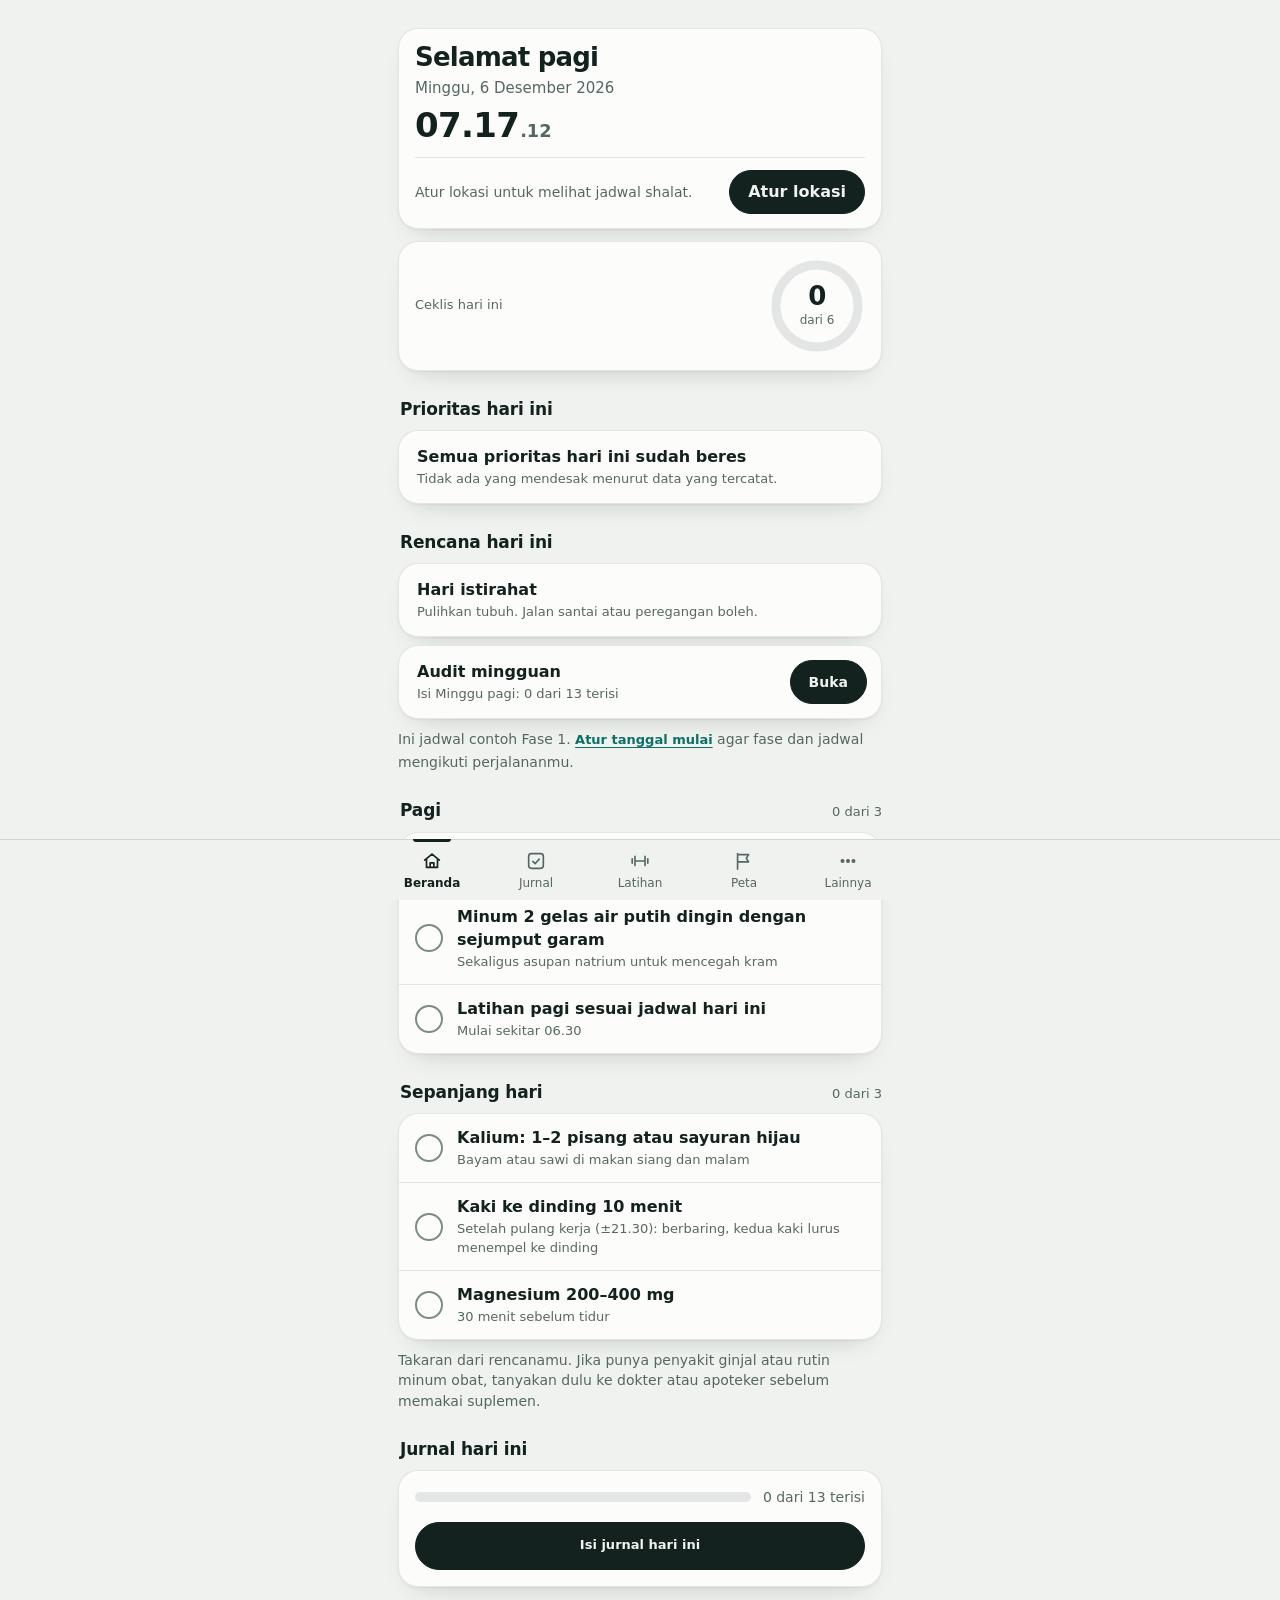
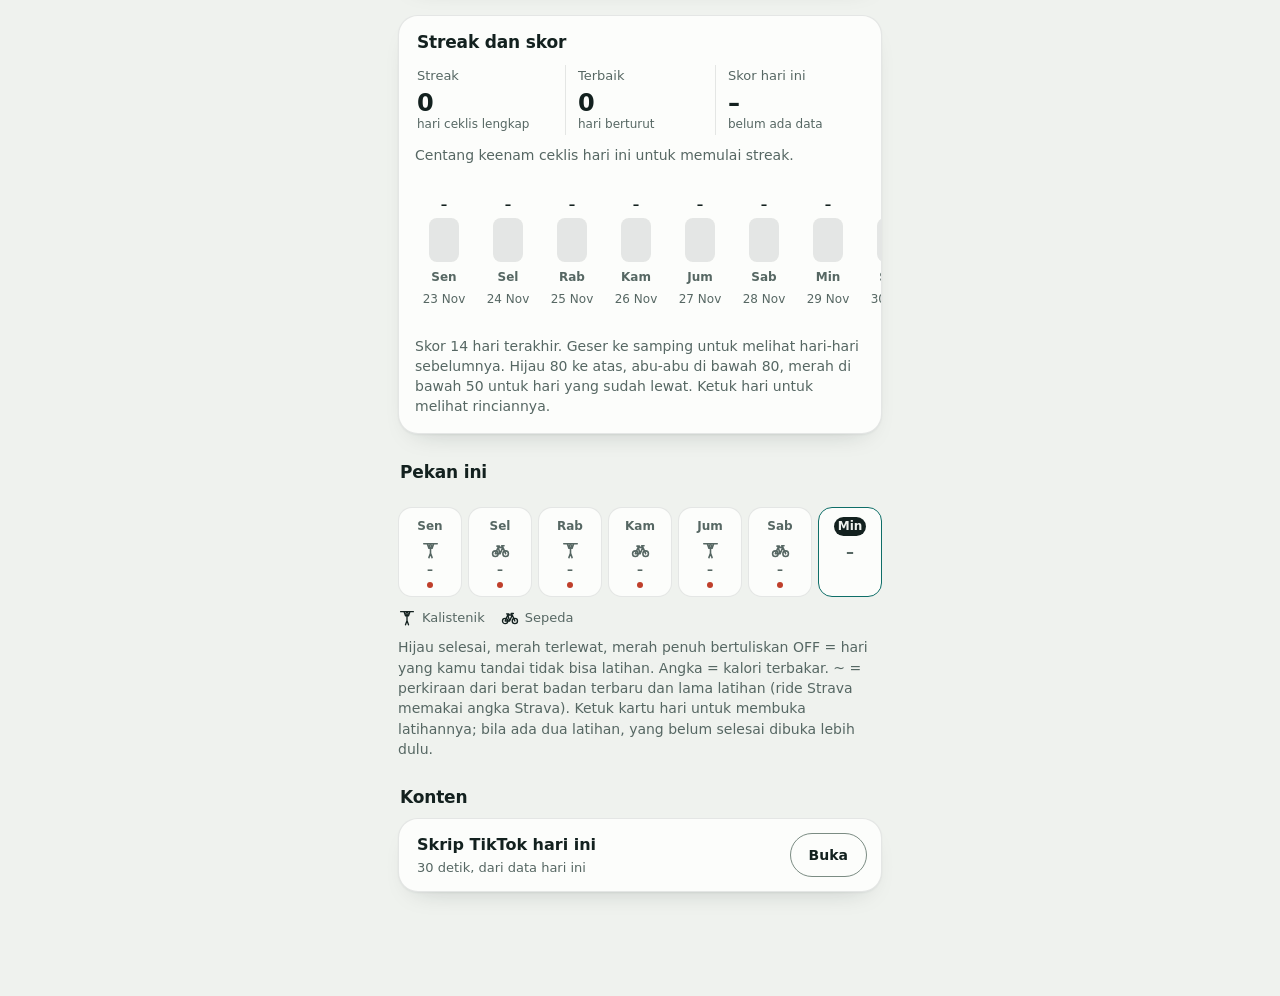
==== commit 8269140d: "Add files via upload" ====
--- a/daily-log.html
+++ b/daily-log.html
@@ -9,8 +9,9 @@
 <meta name="apple-mobile-web-app-capable" content="yes">
 <meta name="apple-mobile-web-app-title" content="Daily Log">
 <meta name="apple-mobile-web-app-status-bar-style" content="default">
-<link rel="apple-touch-icon" href="[data-uri]">
-<link rel="icon" type="image/png" href="[data-uri]">
+<link rel="apple-touch-icon" href="[data-uri]">
+<link rel="icon" type="image/png" href="[data-uri]">
+<script>/* PWA 69d */(function(){if(!/^https?:$/.test(location.protocol))return;var l=document.createElement("link");l.rel="manifest";l.href="manifest.json";document.head.appendChild(l);if("serviceWorker" in navigator)addEventListener("load",function(){navigator.serviceWorker.register("sw.js").catch(function(){})});})();</script>
 <title>Daily Log</title>
 <script>try{var p=JSON.parse(localStorage.getItem('dailylog:prefs:v1')||'null');if(p&&typeof p==='object'){var r=document.documentElement;if(p.theme==='light'||p.theme==='dark')r.setAttribute('data-theme',p.theme);if(p.fs==='l'||p.fs==='x')r.setAttribute('data-fs',p.fs);if(p.hc===true)r.setAttribute('data-hc','on');}}catch(e){}</script>
 <style>
@@ -1690,13 +1691,68 @@
 #v-train .kzfb:active{transform:scale(.97)}
 #v-train .kzfb svg{flex:none;width:20px;height:20px;fill:none;stroke:currentColor;stroke-width:2;stroke-linecap:round;stroke-linejoin:round}
 :root[data-hc=on] #v-train .kzfb{box-shadow:inset 0 0 0 1.5px var(--rule)}
-#sheet .kzf .kzfo,#sheet .kzf .kzfl{margin:6px 0 0;padding:0 0 0 22px;font-size:calc(14.5px * var(--fs));line-height:1.45}
-#sheet .kzf .kzfo{list-style:decimal}
-#sheet .kzf .kzfl{list-style:disc}
-#sheet .kzf li{margin:0 0 7px;padding-left:2px;overflow-wrap:anywhere}
-#sheet .kzf li::marker{color:var(--mute)}
-#sheet .kzf .kzfn{margin:18px 0 0;padding-top:14px;border-top:1px solid var(--rule);font:650 calc(15px * var(--fs))/1.3 var(--sans);overflow-wrap:anywhere}
-#sheet .kzf .kzfn:first-child{margin-top:0;padding-top:0;border-top:0}
+#sheet .kzs{--sf:#fcfdfb;--hl:rgba(19,33,31,.10);--soft:rgba(19,33,31,.055);--rad:20px;--num:ui-rounded,"SF Pro Rounded",system-ui,-apple-system,"Segoe UI",Roboto,sans-serif;--okS:rgba(29,124,83,.14);--badS:rgba(191,63,43,.12);--tealS:rgba(14,110,104,.12);margin-top:12px}
+@media (prefers-color-scheme:dark){:root:not([data-theme=light]) #sheet .kzs{--sf:var(--raise);--hl:rgba(230,239,235,.11);--soft:rgba(230,239,235,.07);--okS:rgba(83,197,143,.16);--badS:rgba(239,123,99,.16);--tealS:rgba(76,194,184,.16)}}
+:root[data-theme=dark] #sheet .kzs{--sf:var(--raise);--hl:rgba(230,239,235,.11);--soft:rgba(230,239,235,.07);--okS:rgba(83,197,143,.16);--badS:rgba(239,123,99,.16);--tealS:rgba(76,194,184,.16)}
+:root[data-hc=on] #sheet .kzs{--hl:var(--rule)}
+/* v69a (tahap 69): sheet "Contoh gerakan yang benar" = slide (langkah, kesalahan, set). Dibatasi #sheet .kzs dan #sheet .panel:has(.kzs). Membalik: patch69a.py --reverse */
+#sheet .panel:has(.kzs){padding-top:10px}
+#sheet .panel:has(.kzs)::before{content:"";display:block;width:38px;height:4px;margin:0 auto 14px;border-radius:2px;background:var(--rule)}
+#sheet .panel:has(.kzs) h3{font:700 calc(24px * var(--fs))/1.15 var(--sans);letter-spacing:-.02em;overflow-wrap:anywhere}
+#sheet .panel:has(.kzs) .acts{margin-top:16px}
+#sheet .panel:has(.kzs) .acts .btn{border:0;border-radius:999px;background:var(--soft)}
+#sheet .panel:has(.kzs) .acts .btn.primary{background:var(--ink);color:var(--on-ink)}
+#sheet .kzs-fx{display:flex;flex-wrap:wrap;gap:6px;margin:0;padding:0;list-style:none}
+#sheet .kzs-fx li{display:inline-flex;align-items:center;min-height:28px;padding:0 11px;border-radius:999px;background:var(--soft);color:var(--ink);font:600 calc(13px * var(--fs))/1.2 var(--sans)}
+#sheet .kzs-vr{display:flex;gap:4px;margin-top:14px;padding:4px;border-radius:999px;background:var(--soft)}
+#sheet .kzs-vb{flex:1 1 0;min-width:0;min-height:44px;padding:4px 10px;border:0;border-radius:999px;background:transparent;color:var(--mute);font:600 calc(14px * var(--fs))/1.15 var(--sans);overflow-wrap:anywhere;transition:background .18s,color .18s}
+#sheet .kzs-vb[aria-pressed=true]{background:var(--ink);color:var(--on-ink)}
+#sheet .kzs-tabs{display:flex;margin-top:16px;border-bottom:1px solid var(--hl)}
+#sheet .kzs-tb{flex:1 1 0;min-width:0;min-height:44px;padding:0 4px;border:0;background:transparent;color:var(--mute);font:600 calc(14px * var(--fs))/1.2 var(--sans);box-shadow:inset 0 -2px 0 transparent;transition:color .18s,box-shadow .18s}
+#sheet .kzs-tb[aria-pressed=true]{color:var(--ink);box-shadow:inset 0 -2px 0 var(--teal)}
+#sheet .kzs-vp{margin:14px -6px 0;overflow-x:auto;overflow-y:hidden;scroll-snap-type:x mandatory;overscroll-behavior-x:contain;scrollbar-width:none;-webkit-overflow-scrolling:touch}
+#sheet .kzs-vp::-webkit-scrollbar{display:none}
+#sheet .kzs-vp:focus-visible{outline-offset:-3px;border-radius:var(--rad)}
+#sheet .kzs-tr{display:grid;grid-auto-flow:column;grid-auto-columns:100%}
+#sheet .kzs-sl{min-width:0;padding:0 6px;scroll-snap-align:start;scroll-snap-stop:always}
+#sheet .kzs-cd{height:100%;padding:18px 18px 20px;border:1px solid var(--hl);border-radius:var(--rad);background:var(--sf)}
+#sheet .kzs-hd{display:flex;align-items:center;gap:10px}
+#sheet .kzs-bd{flex:none;display:grid;place-items:center;width:30px;height:30px;border-radius:50%;background:var(--teal);color:var(--on-teal);font:700 calc(14px * var(--fs))/1 var(--num)}
+#sheet .kzs-bd svg,#sheet .kzs-ic svg{fill:none;stroke:currentColor;stroke-linecap:round;stroke-linejoin:round}
+#sheet .kzs-bd svg{width:16px;height:16px;stroke-width:2.6}
+#sheet .kzs-bd-e{background:var(--badS);color:var(--bad)}
+#sheet .kzs-bd-t{background:var(--okS);color:var(--ok)}
+#sheet .kzs-k{font:700 calc(12px * var(--fs))/1.25 var(--sans);letter-spacing:.06em;text-transform:uppercase;color:var(--teal)}
+#sheet .kzs-k small{font:inherit;color:var(--mute)}
+#sheet .kzs-cd-e .kzs-k{color:var(--bad)}
+#sheet .kzs-cd-t .kzs-k{color:var(--ok)}
+#sheet .kzs-tx{margin:16px 0 0;font:600 calc(21px * var(--fs))/1.4 var(--sans);letter-spacing:-.005em;overflow-wrap:anywhere}
+#sheet .kzs-ls{margin:10px 0 0;padding:0;list-style:none}
+#sheet .kzs-ls li{display:flex;gap:12px;align-items:flex-start;padding:11px 0;border-top:1px solid var(--hl);font:500 calc(16px * var(--fs))/1.4 var(--sans);overflow-wrap:anywhere}
+#sheet .kzs-ls li:first-child{padding-top:4px;border-top:0}
+#sheet .kzs-ls li>span:last-child{min-width:0}
+#sheet .kzs-ic{flex:none;display:grid;place-items:center;width:24px;height:24px;margin-top:1px;border-radius:50%}
+#sheet .kzs-ic svg{width:13px;height:13px;stroke-width:2.8}
+#sheet .kzs-ic-e{background:var(--badS);color:var(--bad)}
+#sheet .kzs-ic-t{background:var(--okS);color:var(--ok)}
+#sheet .kzs-nav{display:flex;align-items:center;gap:6px;margin-top:4px}
+#sheet .kzs-ar{flex:none;display:grid;place-items:center;width:44px;height:44px;padding:0;border:0;border-radius:50%;background:var(--soft);color:var(--ink);transition:transform .12s,opacity .15s}
+#sheet .kzs-ar svg{width:20px;height:20px;fill:none;stroke:currentColor;stroke-width:2.2;stroke-linecap:round;stroke-linejoin:round}
+#sheet .kzs-ar:active{transform:scale(.94)}
+#sheet .kzs-ar[aria-disabled=true]{opacity:.35}
+#sheet .kzs-seg{flex:1 1 0;min-width:0;display:flex;gap:4px}
+#sheet .kzs-sg{--sgc:var(--teal);flex:1 1 0;min-width:12px;height:44px;padding:0;border:0;background:transparent;display:flex;align-items:center}
+#sheet .kzs-sg-e{--sgc:var(--bad)}
+#sheet .kzs-sg-t{--sgc:var(--ok)}
+#sheet .kzs-sg i{display:block;width:100%;height:4px;border-radius:2px;background:var(--rule);transition:background .2s,height .2s,opacity .2s}
+#sheet .kzs-sg.past i{background:var(--sgc);opacity:.45}
+#sheet .kzs-sg.on i{height:6px;background:var(--sgc);opacity:1}
+#sheet .kzs-md{display:flex;flex-wrap:wrap;gap:8px;margin-top:14px}
+#sheet .kzs-mb{display:inline-flex;align-items:center;justify-content:center;gap:8px;min-height:44px;padding:0 14px;border:0;border-radius:999px;background:var(--soft);color:var(--ink);font:600 calc(14px * var(--fs))/1.2 var(--sans);text-decoration:none;transition:transform .12s,background .15s}
+#sheet .kzs-mb svg{flex:none;width:18px;height:18px;fill:none;stroke:currentColor;stroke-width:2;stroke-linecap:round;stroke-linejoin:round}
+#sheet .kzs-mb:active{transform:scale(.97)}
+#sheet .kzs-sr{position:absolute;width:1px;height:1px;margin:-1px;padding:0;overflow:hidden;clip:rect(0 0 0 0);white-space:nowrap;border:0}
+@media (prefers-reduced-motion:reduce){#sheet .kzs *{transition:none!important}}
 /* Tangga progresi: satu kartu, empat baris */
 #v-train .kz-ses .kzlad{padding:6px 16px 14px}
 #v-train .kz-ses .kzlr{padding:14px 0;border-top:1px solid var(--hl)}
@@ -3780,6 +3836,7 @@
   if (!TABOF[v] || !$('#v-' + v)) v = 'today';
   const jvPrev = curView;   // v23h2: tampilan sebelumnya (untuk tahu Harian BARU dibuka)
   curView = v;
+  if (v !== 'train' && ytS && ytS.hid === 'ytHostY') ytEnd();   // v68b: pindah halaman = hentikan video Yoga (halaman lama hanya disembunyikan)
   if (TABOF[v] === 'jurnal') lastJ = v;
   Object.keys(TABOF).forEach(x => { const el = $('#v-' + x); if (el) el.hidden = x !== v; });
   $('#top').hidden = v !== 'today';
@@ -5124,7 +5181,10 @@
 function ygSteps(p){var L=function(a){return '<ol>'+a.map(function(x){return '<li>'+esc(x)+'</li>';}).join('')+'</ol>';};if(p.st.length)return L(p.st);if(p.pr.length)return L(p.pr)+'<p class="yg-n">Langkah dari sumber terbuka, bahasa Inggris; terjemahan menyusul.</p>';if(p.ds)return '<p class="yg-en">'+esc(p.ds)+'</p><p class="yg-n">Teks asli bahasa Inggris; terjemahan menyusul.</p>';return '<p class="yg-n">Langkah belum tersedia.</p>';}
 function ygCx(p){return p.cx.length?'<h3 class="sub">Hindari atau tanya dokter dulu bila</h3><p>'+esc(p.cx.join(', '))+'.</p><p class="yg-n">Sumber: LunaticPrakash/yoga-api (diterjemahkan). Bukan saran medis.</p>':'';}
 function ygBn(p){if(p.bn)return '<h3 class="sub">Manfaat</h3><p class="yg-en">'+esc(p.bn)+'</p><p class="yg-n">Teks asli bahasa Inggris.</p>';if(p.bl.length)return '<h3 class="sub">Manfaat</h3><ul>'+p.bl.map(function(x){return '<li>'+esc(x)+'</li>';}).join('')+'</ul><p class="yg-n">Teks asli bahasa Inggris.</p>';return '';}
-function ygVid(p){if(!p.vd)return '<p class="yg-n">Video langsung untuk pose ini belum tersedia.</p>';return '<div class="yg-v"><button type="button" data-q="ygPlay" data-v="'+esc(p.vd)+'" aria-label="Putar video '+esc(p.idn)+'">&#9654; Putar video</button></div><p class="yg-n">Bila video tidak tampil, <a href="https://www.youtube.com/watch?v='+esc(p.vd)+'" target="_blank" rel="noopener">buka di YouTube</a>.</p>';}
+/* ===== Tahap 68b: video YouTube di detail Yoga (memakai mesin 68a) ===== */
+function ygKey(p) { return 'y:' + String(p.en).toLowerCase().replace(/[^a-z0-9]+/g, '-').replace(/^-+|-+$/g, '').slice(0, 44); }   // kunci simpan stabil: nama Inggris, bukan indeks array
+function ygYt() { return '<div class="b18act"><button type="button" class="btn sm b18go" data-q="ytOpen">Cari video di sini</button></div><div class="ytp" id="ytHostY">' + ytHostHTML() + '</div>'; }
+function ygVid(p){if(!p.vd)return '';return '<div class="yg-v"><button type="button" data-q="ygPlay" data-v="'+esc(p.vd)+'" aria-label="Putar video '+esc(p.idn)+'">&#9654; Putar video</button></div><p class="yg-n">Bila video tidak tampil, <a href="https://www.youtube.com/watch?v='+esc(p.vd)+'" target="_blank" rel="noopener">buka di YouTube</a>.</p>';}
 const YOGA = [
 ["Tadasana","Mountain Pose","Pose Gunung","Berdiri","pemula","kaki,inti,keseimbangan","Berdiri tegak, kaki selebar pinggul, berat merata di kedua telapak.|Angkat tempurung lutut, rapatkan perut, turunkan bahu menjauh dari telinga.|Panjangkan puncak kepala ke atas, bernapas dalam 5-8 kali.",""],
 ["Adho Mukha Svanasana","Downward-Facing Dog","Anjing Menghadap Bawah","Berdiri","pemula","punggung,kaki,bahu,lengan","Mulai dari merangkak, jari tangan terbuka, jari kaki ditekuk ke bawah.|Angkat pinggul ke atas dan belakang hingga tubuh membentuk huruf V terbalik.|Tekan lantai dengan telapak tangan, lutut boleh ditekuk, tahan 5-8 napas.","Kurangi tekanan bila pergelangan tangan nyeri atau tekanan darah tinggi."],
@@ -5322,8 +5382,9 @@
 function yogaHTML() {
   const p = yogaF.o != null ? YOGA[yogaF.o] : null;
   if (!p) return '<section class="sec"><h2>Yoga</h2><p style="color:var(--mute)">' + YOGA.length + ' latihan (pose yoga, fleksibilitas, mobilitas). Cari, atau saring menurut jenis, bagian tubuh, dan tingkat.</p><input class="yg-q" id="yogaQ" type="search" placeholder="Cari pose" aria-label="Cari pose yoga" value="' + esc(yogaF.q) + '">' + ygChips(YG_C, 'c', 'yogaC') + ygChips(YG_T, 't', 'yogaT') + ygChips(YG_L, 'l', 'yogaL') + '<div id="yogaList">' + yogaListHTML() + '</div></section>';
+  const yk = ygKey(p); if (!ytS || ytS.id !== yk) ytBegin(yk, p.en + (p.ty === 'yoga' ? ' yoga' : ''), 'ytHostY');
   const nm = encodeURIComponent(p.en + (p.ty === 'yoga' ? ' yoga' : ''));
-  return '<section class="sec"><button type="button" class="yg-a" data-q="yogaX">Semua pose</button><h2>' + esc(p.idn) + '</h2><p style="color:var(--mute)">' + (p.sa ? esc(p.sa) + ' · ' : '') + esc(p.en) + '<br>' + esc(p.cat) + ' · ' + esc(YG_L[p.lv]) + '</p><h3 class="sub">Bagian yang dilatih</h3><p>' + esc(p.tg.map(t => YG_T[t]).join(', ')) + '</p>' + (p.tgd.length ? '<p class="yg-n">Area: ' + esc(p.tgd.join(', ')) + '</p>' : '') + '<h3 class="sub">Cara melakukan</h3>' + ygSteps(p) + (p.ct ? '<h3 class="sub">Perhatikan</h3><p>' + esc(p.ct) + '</p>' : '') + ygCx(p) + ygBn(p) + '<h3 class="sub">Foto dan video</h3>' + ygImgs(p) + ygVid(p) + (p.im.length ? '<p class="yg-n">Data dan gambar: rebeccaestes/yoga_api, untuk pemakaian pribadi.</p>' : '') + (p.fi.length ? '<p class="yg-n">Foto dan langkah: yuhonas/free-exercise-db (domain publik). Dua foto = posisi awal dan akhir.</p>' : '') + '<a class="yg-a" href="https://www.google.com/search?tbm=isch&q=' + nm + '" target="_blank" rel="noopener">Cari foto</a><a class="yg-a" href="https://www.youtube.com/results?search_query=' + encodeURIComponent(p.en + (p.ty === 'yoga' ? ' yoga' : '') + ' tutorial') + '" target="_blank" rel="noopener">Cari video</a></section>';
+  return '<section class="sec"><button type="button" class="yg-a" data-q="yogaX">Semua pose</button><h2>' + esc(p.idn) + '</h2><p style="color:var(--mute)">' + (p.sa ? esc(p.sa) + ' · ' : '') + esc(p.en) + '<br>' + esc(p.cat) + ' · ' + esc(YG_L[p.lv]) + '</p><h3 class="sub">Bagian yang dilatih</h3><p>' + esc(p.tg.map(t => YG_T[t]).join(', ')) + '</p>' + (p.tgd.length ? '<p class="yg-n">Area: ' + esc(p.tgd.join(', ')) + '</p>' : '') + '<h3 class="sub">Cara melakukan</h3>' + ygSteps(p) + (p.ct ? '<h3 class="sub">Perhatikan</h3><p>' + esc(p.ct) + '</p>' : '') + ygCx(p) + ygBn(p) + '<h3 class="sub">Foto dan video</h3>' + ygImgs(p) + ygVid(p) + ygYt() + (p.im.length ? '<p class="yg-n">Data dan gambar: rebeccaestes/yoga_api, untuk pemakaian pribadi.</p>' : '') + (p.fi.length ? '<p class="yg-n">Foto dan langkah: yuhonas/free-exercise-db (domain publik). Dua foto = posisi awal dan akhir.</p>' : '') + '<a class="yg-a" href="https://www.google.com/search?tbm=isch&q=' + nm + '" target="_blank" rel="noopener">Cari foto</a><a class="yg-a" href="https://www.youtube.com/results?search_query=' + encodeURIComponent(p.en + (p.ty === 'yoga' ? ' yoga' : '') + ' tutorial') + '" target="_blank" rel="noopener">Buka di YouTube</a></section>';
 }
 document.addEventListener('input', ev => { if (ev.target && ev.target.id === 'yogaQ') { yogaF.q = ev.target.value; const l = $('#yogaList'); if (l) l.innerHTML = yogaListHTML(); } });
 QACT.yogaT = el => { yogaF.t = yogaF.t === el.dataset.v ? '' : el.dataset.v; renderTrain(); };
@@ -5333,6 +5394,7 @@
 QACT.yogaX = () => { yogaF.o = null; renderTrain(); };
 QACT.ygPlay = el => { const id = el.dataset.v; if (!/^[A-Za-z0-9_-]{11}$/.test(id) || !el.parentNode) return; el.parentNode.innerHTML = '<iframe src="https://www.youtube-nocookie.com/embed/' + id + '?autoplay=1&rel=0&playsinline=1" title="Video yoga" allow="autoplay; encrypted-media; picture-in-picture; fullscreen" allowfullscreen referrerpolicy="strict-origin-when-cross-origin"></iframe>'; };
 function renderTrain() {
+  if (ytS && ytS.hid === 'ytHostY' && !(trainTab === 'yoga' && yogaF.o != null)) ytEnd();   // v68b: keluar dari detail Yoga = bongkar pemutar
   const tab = (v, l) => '<button data-q="trTab" data-v="' + v + '" aria-current="' + (trainTab === v ? 'page' : 'false') + '">' + l + '</button>';
   $('#trainBody').innerHTML = '<div class="subnav">' + tab('kal', 'Kalistenik') + tab('bike', 'Sepeda') + tab('yoga', 'Yoga') + '</div>' + skHTML() + (trainTab === 'yoga' ? yogaHTML() : trainTab === 'bike' ? bikeHTML() : '<div class="kz' + (b16Tab === 'ses' ? ' kz-ses' : '') + '">' + b16KalHTML() + '</div>');
   if (trainTab === 'bike') { rfHint(); b61After(); } else if (trainTab !== 'yoga') kzAfter();
@@ -10383,13 +10445,13 @@
     '<div class="b18cap">Otot pendukung</div><div class="b18tags">' + tags(m.b, false) + '</div>' +
     '<div class="b18cap">Petunjuk bentuk</div><p class="note" style="margin-top:0">' + esc(m.t) + '</p>' +
     '<div class="b18act"><button class="btn sm b18go" data-q="b18Img" data-id="' + m.id + '">Tampilkan gambar</button>' +
-    '<a class="btn sm b18go" href="' + esc(b18Ytq(m)) + '" target="_blank" rel="noopener noreferrer">Cari video</a></div>' +
+    ytAtBtn('p:' + m.id, b18Base(m), 's|p:' + m.id, 'btn sm b18go') + '<a class="btn sm b18go" href="' + esc(b18Ytq(m)) + '" target="_blank" rel="noopener noreferrer">Buka di YouTube</a></div>' + ytMountBlock('p:' + m.id, b18Base(m), 's|p:' + m.id) +
     '<div class="b18imgs" id="b18Imgs" aria-live="polite"></div>' +
     '<p class="note">Perkiraan umum, bukan diagnosis. Nyeri tajam, bengkak, atau mati rasa: hentikan dan temui tenaga kesehatan. Video dibuka di YouTube (situs lain) hanya bila kamu mengetuk.</p></div>';
   const acts = [];
   if (b18CanAsk()) acts.push({ label: '✦ Tanya pelatih', primary: true, fn: () => { closeSheet(); b18Ask('Jelaskan teknik ' + m.n + ' yang benar, kesalahan umum, dan cara membuatnya lebih mudah atau lebih sulit.'); } });
   acts.push(closeBtn);
-  openSheet({ title: m.n, note, extra, actions: acts });
+  openSheet({ title: m.n, note, extra, actions: acts, onClose: ytEndHk('s|p:' + m.id) });
 }
 function b18LoadImg(id) {
   const m = b18Mv(id), box = document.getElementById('b18Imgs'); if (!m || !box) return;
@@ -12919,11 +12981,11 @@
 }
 STORES.yt = { key: KEY_YT, get: () => ydb }; dirty.yt = false;   // khusus perangkat: tidak ikut ekspor JSON
 let ytS = null;   // sheet yang sedang terbuka: { id, q, st: idle|setup|busy|list|play, res, sel, err, seq, ctrl }
-function ytBegin(id, name) { ytEnd(); ytS = { id: id, q: name + ' tutorial', st: 'idle', res: [], sel: null, err: '', seq: 0, ctrl: null }; }
+function ytBegin(id, name, hid, hk) { ytEnd(); ytS = { id: id, nm: name, hid: hk ? '' : (hid || 'ytHost'), hk: hk || '', q: name + ' tutorial', st: 'idle', res: [], sel: null, err: '', seq: 0, ctrl: null }; }
 function ytEnd() {
   const s = ytS; ytS = null;
   if (s && s.ctrl) { try { s.ctrl.abort(); } catch (e) { /* abaikan */ } }
-  const h = $('#ytHost'); if (h) h.innerHTML = '';   // sheet hanya disembunyikan: bongkar pemutar supaya suara berhenti
+  const h = s ? ytHostEl(s) : $('#ytHost'); if (h) h.innerHTML = s && s.hk ? ytSavedCard(s.id, s.nm, s.hk) : '';   // sheet hanya disembunyikan: bongkar pemutar supaya suara berhenti
 }
 const ytDec = s => { try { return new DOMParser().parseFromString(String(s), 'text/html').documentElement.textContent || ''; } catch (e) { return String(s); } };   // judul dari API berisi entitas HTML
 function ytParse(js) {
@@ -12974,7 +13036,7 @@
   if (s.err) h += '<p class="yte" role="alert">' + esc(s.err) + '</p>';
   return h;
 }
-function ytRender() { const h = $('#ytHost'); if (h && ytS) h.innerHTML = ytHostHTML(); }
+function ytRender() { const h = ytHostEl(ytS); if (h) h.innerHTML = ytHostHTML(); }
 async function ytSearch() {
   const s = ytS; if (!s || s.st === 'busy') return;
   if (!ydb.k) { s.st = 'setup'; ytRender(); return; }
@@ -13015,29 +13077,154 @@
   if (ev.key !== 'Enter' || !ev.target || !ytS) return;
   if (ev.target.id === 'ytQ') { ev.preventDefault(); ytSearch(); } else if (ev.target.id === 'ytKeyIn') { ev.preventDefault(); QACT.ytKeySave(); }
 });
+/* ===== Tahap 68c: video YouTube di Pustaka dan sheet gerakan (wadah berbasis atribut, sesi malas) ===== */
+const YT_HK = /^[A-Za-z0-9_.:|-]{1,80}$/;
+function ytHostEl(s) { return s ? (s.hid ? document.getElementById(s.hid) : (YT_HK.test(s.hk) ? document.querySelector('[data-yh="' + s.hk + '"]') : null)) : null; }
+function ytSavedCard(key, name, hk) {
+  const sv = ydb.v[key]; if (!sv) return '';
+  return '<button type="button" class="ytr" data-q="ytAtPlay" data-k="' + esc(key) + '" data-n="' + esc(name) + '" data-h="' + esc(hk) + '" data-v="' + sv.id + '"><span><b>▶ Putar video tersimpan</b><small>' + esc(sv.t) + (sv.c ? ' · ' + esc(sv.c) : '') + '</small></span></button>';
+}
+function ytMountBlock(key, name, hk) { return '<div class="ytp" data-yh="' + esc(hk) + '">' + (ytS && ytS.id === key && ytS.hk === hk ? ytHostHTML() : ytSavedCard(key, name, hk)) + '</div>'; }
+function ytAtBtn(key, name, hk, cls) { return '<button type="button" class="' + cls + '" data-q="ytAt" data-k="' + esc(key) + '" data-n="' + esc(name) + '" data-h="' + esc(hk) + '">Cari video di sini</button>'; }
+function ytEndHk(hk) { return () => { if (ytS && ytS.hk === hk) ytEnd(); }; }
+function b18Base(m) { return m.n.replace(/\s*\(.*\)\s*/, ' ').trim(); }   // sama dengan b18Ytq (tanpa kurung)
+function ytKeyD(id) {   // kunci simpan database: id sumber, dipotong + sidik bila lebih dari 46 huruf (batas kunci 48)
+  id = String(id); if (id.length <= 46) return 'd:' + id;
+  let h = 2166136261; for (let i = 0; i < id.length; i++) { h ^= id.charCodeAt(i); h = Math.imul(h, 16777619) >>> 0; }
+  return 'd:' + id.slice(0, 38) + '.' + h.toString(36);
+}
+function ytLazyStart(el) {
+  const k = el.dataset.k, n = (el.dataset.n || '').slice(0, 120), hk = el.dataset.h;
+  if (!YT_CTX.test(k || '') || !YT_HK.test(hk || '')) return false;
+  if (!ytS || ytS.id !== k || ytS.hk !== hk) ytBegin(k, n, '', hk);
+  return true;
+}
+QACT.ytAt = el => { if (ytLazyStart(el)) QACT.ytOpen(); };
+QACT.ytAtPlay = el => { if (ytLazyStart(el)) QACT.ytPlay(el); };
+function ytWatch() {   // sesudah tiap klik: bongkar pemutar bila wadahnya hilang, terlepas, tersembunyi, atau baris/grup Pustaka-nya tertutup
+  const s = ytS; if (!s) return;
+  const h = ytHostEl(s);
+  if (!h || !h.isConnected || h.closest('[hidden]') || (h.closest('.pmr') && !h.closest('.pmr.open')) || (h.closest('.pmg') && !h.closest('.pmg.open'))) ytEnd();
+}
+['click', 'input', 'change'].forEach(t => document.addEventListener(t, () => { setTimeout(ytWatch, 80); }, true));   // v68c2: juga sesudah mengetik/mengubah saringan (daftar dibangun ulang tanpa klik)
+/* ========= TAHAP 69a: SHEET "CONTOH GERAKAN YANG BENAR" = SLIDE (langkah, kesalahan, set) =========
+   HANYA tampilan. Data KZ_FORM/KZ_MAP, kzFormOf, kzFormTips, tombol pembuka, mesin video (ytBegin/#ytHost) dan gambar (b18Img/#b18Imgs) TETAP.
+   Keadaan (slide aktif, varian) hanya di memori dan dibuang saat sheet ditutup. Slide = scroll-snap bawaan peramban (geser jari),
+   plus tombol sebelumnya/berikutnya, bilah segmen, tab Langkah/Kesalahan/Set, dan panah kiri/kanan papan ketik. */
+let kzsUi = null;   // { e, fs, vi, idx, n, g, lb, busy, bt, raf } selama sheet contoh terbuka
+const kzsIc = {
+  l: '<svg viewBox="0 0 24 24" aria-hidden="true"><path d="M15 6l-6 6 6 6"/></svg>',
+  r: '<svg viewBox="0 0 24 24" aria-hidden="true"><path d="M9 6l6 6-6 6"/></svg>',
+  x: '<svg viewBox="0 0 24 24" aria-hidden="true"><path d="M7 7l10 10M17 7L7 17"/></svg>',
+  c: '<svg viewBox="0 0 24 24" aria-hidden="true"><path d="M5 12.5l4.5 4.5L19 7.5"/></svg>',
+  img: '<svg viewBox="0 0 24 24" aria-hidden="true"><rect x="3.5" y="5" width="17" height="14" rx="3"/><circle cx="9" cy="10.5" r="1.6"/><path d="M4 17l5-4.5 3.5 3L15 13l5 4.5"/></svg>',
+  ext: '<svg viewBox="0 0 24 24" aria-hidden="true"><path d="M14 4h6v6M20 4l-9 9M18 14v4a2 2 0 0 1-2 2H6a2 2 0 0 1-2-2V8a2 2 0 0 1 2-2h4"/></svg>'
+};
+const kzsSm = () => (window.matchMedia && matchMedia('(prefers-reduced-motion: reduce)').matches) ? 'auto' : 'smooth';
+function kzsFacts(e) {   // target set sebagai chip (menggantikan kalimat "Target: ...")
+  const ph = e.sec ? rng(e.sec) + ' dtk' : e.r ? rng(e.r) + ' reps' : '';
+  const a = [e.sets + ' set']; if (ph) a.push(ph); if (e.per) a.push('per ' + e.per); a.push('istirahat ' + e.rest + ' dtk');
+  return '<ul class="kzs-fx" aria-label="Target">' + a.map(x => '<li>' + esc(x) + '</li>').join('') + '</ul>';
+}
+function kzsSlides(e, f) {   // satu slide per langkah + satu slide kesalahan + satu slide cara satu set
+  const n = f.s.length, list = (a, g, ic) => '<ul class="kzs-ls">' + a.map(x => '<li><span class="kzs-ic kzs-ic-' + g + '" aria-hidden="true">' + ic + '</span><span>' + esc(x) + '</span></li>').join('') + '</ul>';
+  const out = f.s.map((t, i) => ({ g: 's', lb: 'Langkah ' + (i + 1) + ' dari ' + n, bd: String(i + 1), k: 'Langkah ' + (i + 1) + ' <small>dari ' + n + '</small>', h: '<p class="kzs-tx">' + esc(t) + '</p>' }));
+  if (f.e && f.e.length) out.push({ g: 'e', lb: 'Kesalahan umum', bd: kzsIc.x, k: 'Kesalahan umum', h: list(f.e, 'e', kzsIc.x) });
+  const tp = kzFormTips(e);
+  if (tp.length) out.push({ g: 't', lb: 'Satu set yang benar', bd: kzsIc.c, k: 'Satu set yang benar', h: list(tp, 't', kzsIc.c) });
+  return out;
+}
+function kzsMainHTML(u) {   // tab bagian + jendela slide + navigasi
+  const f = u.fs[u.vi], sl = kzsSlides(u.e, f);
+  u.n = sl.length; u.g = sl.map(s => s.g); u.lb = sl.map(s => s.lb); if (!(u.idx >= 0 && u.idx < u.n)) u.idx = 0;
+  const names = { s: 'Langkah', e: 'Kesalahan', t: 'Set' }, cur = u.g[u.idx];
+  const tabs = ['s', 'e', 't'].filter(g => u.g.indexOf(g) >= 0).map(g => '<button type="button" class="kzs-tb" data-q="kzsGrp" data-g="' + g + '" aria-pressed="' + (g === cur) + '">' + names[g] + '</button>').join('');
+  const cards = sl.map((s, i) => '<section class="kzs-sl" role="group" aria-roledescription="slide" aria-label="' + esc('Slide ' + (i + 1) + ' dari ' + sl.length + ': ' + s.lb) + '"><div class="kzs-cd kzs-cd-' + s.g + '"><div class="kzs-hd"><span class="kzs-bd kzs-bd-' + s.g + '" aria-hidden="true">' + s.bd + '</span><span class="kzs-k">' + s.k + '</span></div>' + s.h + '</div></section>').join('');
+  const segs = sl.map((s, i) => '<button type="button" class="kzs-sg kzs-sg-' + s.g + (i === u.idx ? ' on' : i < u.idx ? ' past' : '') + '" data-q="kzsGo" data-i="' + i + '" aria-label="' + esc('Slide ' + (i + 1) + ' dari ' + sl.length + ': ' + s.lb) + '"' + (i === u.idx ? ' aria-current="true"' : '') + '><i></i></button>').join('');
+  return '<div class="kzs-tabs" role="group" aria-label="Bagian contoh gerakan">' + tabs + '</div>' +
+    '<div class="kzs-vp" id="kzsVp" tabindex="0" role="group" aria-roledescription="carousel" aria-label="' + esc('Contoh gerakan ' + f.n + '. Geser ke samping atau pakai tombol panah.') + '"><div class="kzs-tr">' + cards + '</div></div>' +
+    '<div class="kzs-nav"><button type="button" class="kzs-ar" id="kzsPrev" data-q="kzsPrev" aria-label="Slide sebelumnya"' + (u.idx === 0 ? ' aria-disabled="true"' : '') + '>' + kzsIc.l + '</button>' +
+    '<div class="kzs-seg" role="group" aria-label="Pilih slide">' + segs + '</div>' +
+    '<button type="button" class="kzs-ar" id="kzsNext" data-q="kzsNext" aria-label="Slide berikutnya"' + (u.idx === u.n - 1 ? ' aria-disabled="true"' : '') + '>' + kzsIc.r + '</button></div>' +
+    '<p class="kzs-sr" id="kzsSr" role="status"></p>';
+}
+function kzsMediaHTML(u) {   // gambar hanya bila gerakan ada di pustaka; video dan YouTube lewat mesin Tahap 68 (tetap)
+  const f = u.fs[u.vi], mv = b18Mv(f.id);
+  return (mv ? '<button type="button" class="kzs-mb b18go" data-q="b18Img" data-id="' + mv.id + '">' + kzsIc.img + '<span>Tampilkan gambar</span></button>' : '') +
+    '<button type="button" class="kzs-mb b18go" data-q="ytOpen">' + kzFormIco + '<span>Cari video di sini</span></button>' +
+    '<a class="kzs-mb b18go" href="' + esc(B18_YT + encodeURIComponent(f.n + ' tutorial')) + '" target="_blank" rel="noopener noreferrer">' + kzsIc.ext + '<span>Buka di YouTube</span></a>';
+}
+function kzsPaint(say) {   // sinkronkan tab, segmen, panah, dan pengumuman dengan slide aktif (tanpa membangun ulang DOM)
+  const u = kzsUi, main = $('#kzsMain'); if (!u || !main) return;
+  main.querySelectorAll('.kzs-sg').forEach((b, i) => {
+    b.classList.toggle('on', i === u.idx); b.classList.toggle('past', i < u.idx);
+    if (i === u.idx) b.setAttribute('aria-current', 'true'); else b.removeAttribute('aria-current');
+  });
+  main.querySelectorAll('.kzs-tb').forEach(b => b.setAttribute('aria-pressed', String(b.dataset.g === u.g[u.idx])));
+  const p = $('#kzsPrev'), n = $('#kzsNext');
+  if (p) p.setAttribute('aria-disabled', String(u.idx === 0)); if (n) n.setAttribute('aria-disabled', String(u.idx === u.n - 1));
+  const sr = $('#kzsSr'); if (sr && say) sr.textContent = 'Slide ' + (u.idx + 1) + ' dari ' + u.n + ': ' + u.lb[u.idx];
+}
+function kzsSync() {   // posisi gulir (geser jari) -> slide aktif
+  const u = kzsUi, vp = $('#kzsVp'); if (!u || !vp || u.busy || !vp.clientWidth) return;
+  const i = Math.max(0, Math.min(u.n - 1, Math.round(vp.scrollLeft / vp.clientWidth)));
+  if (i !== u.idx) { u.idx = i; kzsPaint(true); }
+}
+function kzsGo(i, instant) {
+  const u = kzsUi, vp = $('#kzsVp'); if (!u || !vp) return;
+  i = Math.max(0, Math.min(u.n - 1, Math.round(Number(i) || 0)));
+  const ch = i !== u.idx; u.idx = i; u.busy = true; clearTimeout(u.bt);
+  vp.scrollTo({ left: i * vp.clientWidth, behavior: instant ? 'auto' : kzsSm() });
+  u.bt = setTimeout(() => { if (kzsUi === u) { u.busy = false; kzsSync(); } }, instant ? 30 : 500);   // selama animasi, abaikan kejadian gulir supaya tab tidak berkedip
+  kzsPaint(ch);
+}
+function kzsBind() {
+  const u = kzsUi, vp = $('#kzsVp'); if (!u || !vp) return;
+  vp.addEventListener('scroll', () => { const k = kzsUi; if (!k || k.raf) return; k.raf = requestAnimationFrame(() => { k.raf = 0; kzsSync(); }); }, { passive: true });
+  if (u.idx) vp.scrollLeft = u.idx * vp.clientWidth;
+}
+function kzsRender() {   // ganti varian: bangun ulang slide + media; mesin video dan kotak gambar TETAP
+  const u = kzsUi, main = $('#kzsMain'); if (!u || !main) return;
+  const f = u.fs[u.vi]; main.innerHTML = kzsMainHTML(u); const md = $('#kzsMedia'); if (md) md.innerHTML = kzsMediaHTML(u);
+  const im = $('#b18Imgs'); if (im) im.textContent = '';
+  document.querySelectorAll('#sheet .kzs-vb').forEach((b, i) => b.setAttribute('aria-pressed', String(i === u.vi)));
+  if (ytS && ytS.id === 'k:' + u.e.id && ytS.st === 'idle') { ytS.nm = f.n; ytS.q = f.n + ' tutorial'; }   // pencarian video yang belum dimulai mengikuti varian
+  kzsBind(); kzsPaint(true);
+}
 function kzFormSheet(e) {
   const fs = kzFormOf(e); if (!fs.length) return;
-  const ph = e.sec ? rng(e.sec) + ' dtk' : e.r ? rng(e.r) + ' reps' : '';
-  const note = 'Target: ' + e.sets + ' set' + (ph ? ' × ' + ph : '') + (e.per ? ' per ' + e.per : '') + ', istirahat ' + e.rest + ' dtk';
-  const li = a => a.map(x => '<li>' + esc(x) + '</li>').join('');
-  const mv = fs.find(f => b18Mv(f.id));   // gambar hanya bila gerakan ada di pustaka
   ytBegin('k:' + e.id, fs[0].n);
-  let h = '<div class="kzf"><div class="b18cap">Satu set yang benar</div><ul class="kzfl kzft">' + li(kzFormTips(e)) + '</ul>';
-  fs.forEach(f => {
-    h += (fs.length > 1 ? '<div class="kzfn">' + esc(f.n) + '</div>' : '') +
-      '<div class="b18cap">Langkah gerakan</div><ol class="kzfo">' + li(f.s) + '</ol>' +
-      '<div class="b18cap">Kesalahan umum</div><ul class="kzfl kzfe">' + li(f.e) + '</ul>';
-  });
-  h += '<div class="b18act">' + (mv ? '<button class="btn sm b18go" data-q="b18Img" data-id="' + mv.id + '">Tampilkan gambar</button>' : '') +
-    '<button type="button" class="btn sm b18go" data-q="ytOpen">Cari video di sini</button><a class="btn sm b18go" href="' + esc(B18_YT + encodeURIComponent(fs[0].n + ' tutorial')) + '" target="_blank" rel="noopener noreferrer">Buka di YouTube</a></div><div class="ytp" id="ytHost">' + ytHostHTML() + '</div>' +
-    '<div class="b18imgs" id="b18Imgs" aria-live="polite"></div>' +
+  const u = kzsUi = { e: e, fs: fs, vi: 0, idx: 0, n: 0, g: [], lb: [], busy: false, bt: 0, raf: 0 };
+  const vr = fs.length > 1 ? '<div class="kzs-vr" role="group" aria-label="Varian gerakan">' + fs.map((f, i) => '<button type="button" class="kzs-vb" data-q="kzsVar" data-v="' + i + '" aria-pressed="' + (i === 0) + '">' + esc(f.n) + '</button>').join('') + '</div>' : '';
+  const h = '<div class="kzf kzs">' + kzsFacts(e) + vr + '<div id="kzsMain">' + kzsMainHTML(u) + '</div><div class="kzs-md" id="kzsMedia">' + kzsMediaHTML(u) + '</div>' +
+    '<div class="ytp" id="ytHost">' + ytHostHTML() + '</div><div class="b18imgs" id="b18Imgs" aria-live="polite"></div>' +
     '<p class="note">Petunjuk ditulis dari pengetahuan umum kebugaran dan belum ditinjau pelatih. Sesuaikan dengan kemampuanmu. Nyeri tajam, bengkak, atau mati rasa: hentikan dan temui tenaga kesehatan. Gambar dan video hanya dibuka bila kamu mengetuknya.</p></div>';
   const acts = [];
-  if (b18CanAsk()) acts.push({ label: '✦ Tanya pelatih', primary: true, fn: () => { closeSheet(); b18Ask('Jelaskan teknik ' + fs[0].n + ' yang benar, kesalahan umum, dan cara membuatnya lebih mudah atau lebih sulit.'); } });
+  if (b18CanAsk()) acts.push({ label: '✦ Tanya pelatih', primary: true, fn: () => { const nm = kzsUi ? kzsUi.fs[kzsUi.vi].n : fs[0].n; closeSheet(); b18Ask('Jelaskan teknik ' + nm + ' yang benar, kesalahan umum, dan cara membuatnya lebih mudah atau lebih sulit.'); } });
   acts.push(closeBtn);
-  openSheet({ title: e.n, note, extra: h, actions: acts, onClose: ytEnd });
+  openSheet({ title: e.n, note: '', extra: h, actions: acts, onClose: () => { kzsUi = null; ytEnd(); } });
+  kzsBind();
 }
 QACT.kzForm = el => { const e = exList().find(x => x.id === el.dataset.id); if (e) kzFormSheet(e); };
+QACT.kzsGo = el => kzsGo(el.dataset.i);
+QACT.kzsPrev = () => { if (kzsUi) kzsGo(kzsUi.idx - 1); };
+QACT.kzsNext = () => { if (kzsUi) kzsGo(kzsUi.idx + 1); };
+QACT.kzsGrp = el => { if (!kzsUi) return; const i = kzsUi.g.indexOf(el.dataset.g); if (i >= 0) kzsGo(i); };
+QACT.kzsVar = el => {   // ganti varian gerakan; tetap di bagian (Langkah/Kesalahan/Set) yang sama
+  const u = kzsUi; if (!u) return; const v = Number(el.dataset.v);
+  if (!(v >= 0 && v < u.fs.length) || v === u.vi) return;
+  const g = u.g[u.idx]; u.vi = v; u.idx = 0; u.busy = false; clearTimeout(u.bt);
+  const sl = kzsSlides(u.e, u.fs[v]), at = sl.findIndex(s => s.g === g); u.idx = at > 0 ? at : 0;
+  kzsRender();
+};
+document.addEventListener('keydown', ev => {   // panah kiri/kanan = slide sebelumnya/berikutnya (bukan saat mengetik)
+  const u = kzsUi; if (!u || ev.defaultPrevented || ev.altKey || ev.ctrlKey || ev.metaKey || ev.shiftKey) return;
+  if (ev.key !== 'ArrowLeft' && ev.key !== 'ArrowRight') return;
+  const t = ev.target; if (t && t.closest && t.closest('input,textarea,select,[contenteditable]')) return;
+  if ($('#sheet').hidden) return;
+  ev.preventDefault(); kzsGo(u.idx + (ev.key === 'ArrowRight' ? 1 : -1));
+});
+window.addEventListener('resize', () => { const u = kzsUi, vp = $('#kzsVp'); if (u && vp) vp.scrollTo({ left: u.idx * vp.clientWidth, behavior: 'auto' }); });
 function kzLadHTML() {   // empat blok Push/Pull/Legs/Core dalam SATU kartu (aksi tombol sama dengan ladderHTML: data-q="lvl")
   return '<div class="f kzlad">' + LK.map(k => {
     const L = LADDER[k], lv = pdb.ladder[k];
@@ -13048,6 +13235,7 @@
   }).join('') + '<p class="note">Naik level saat kamu bisa lebih dari 15–20 reps dengan bentuk sempurna.</p></div>';
 }
 window.DL = Object.freeze(Object.assign({}, window.DL, { b24k1b: Object.freeze({ form: kzFormOf, forms: KZ_FORM, map: KZ_MAP, sheet: kzFormSheet, ladder: kzLadHTML }) }));
+window.DL = Object.freeze(Object.assign({}, window.DL, { b69a: Object.freeze({ state: () => kzsUi ? { vi: kzsUi.vi, idx: kzsUi.idx, n: kzsUi.n, g: kzsUi.g.slice(), lb: kzsUi.lb.slice() } : null, go: kzsGo }) }));
 
 /* ===== MODUL: LATIHAN > KALISTENIK > SESI: Tangga progresi + Sesi terakhir = kartu lipat, terlipat tiap Kalistenik BARU dibuka (tahap 14, k1c) ===== */
 // 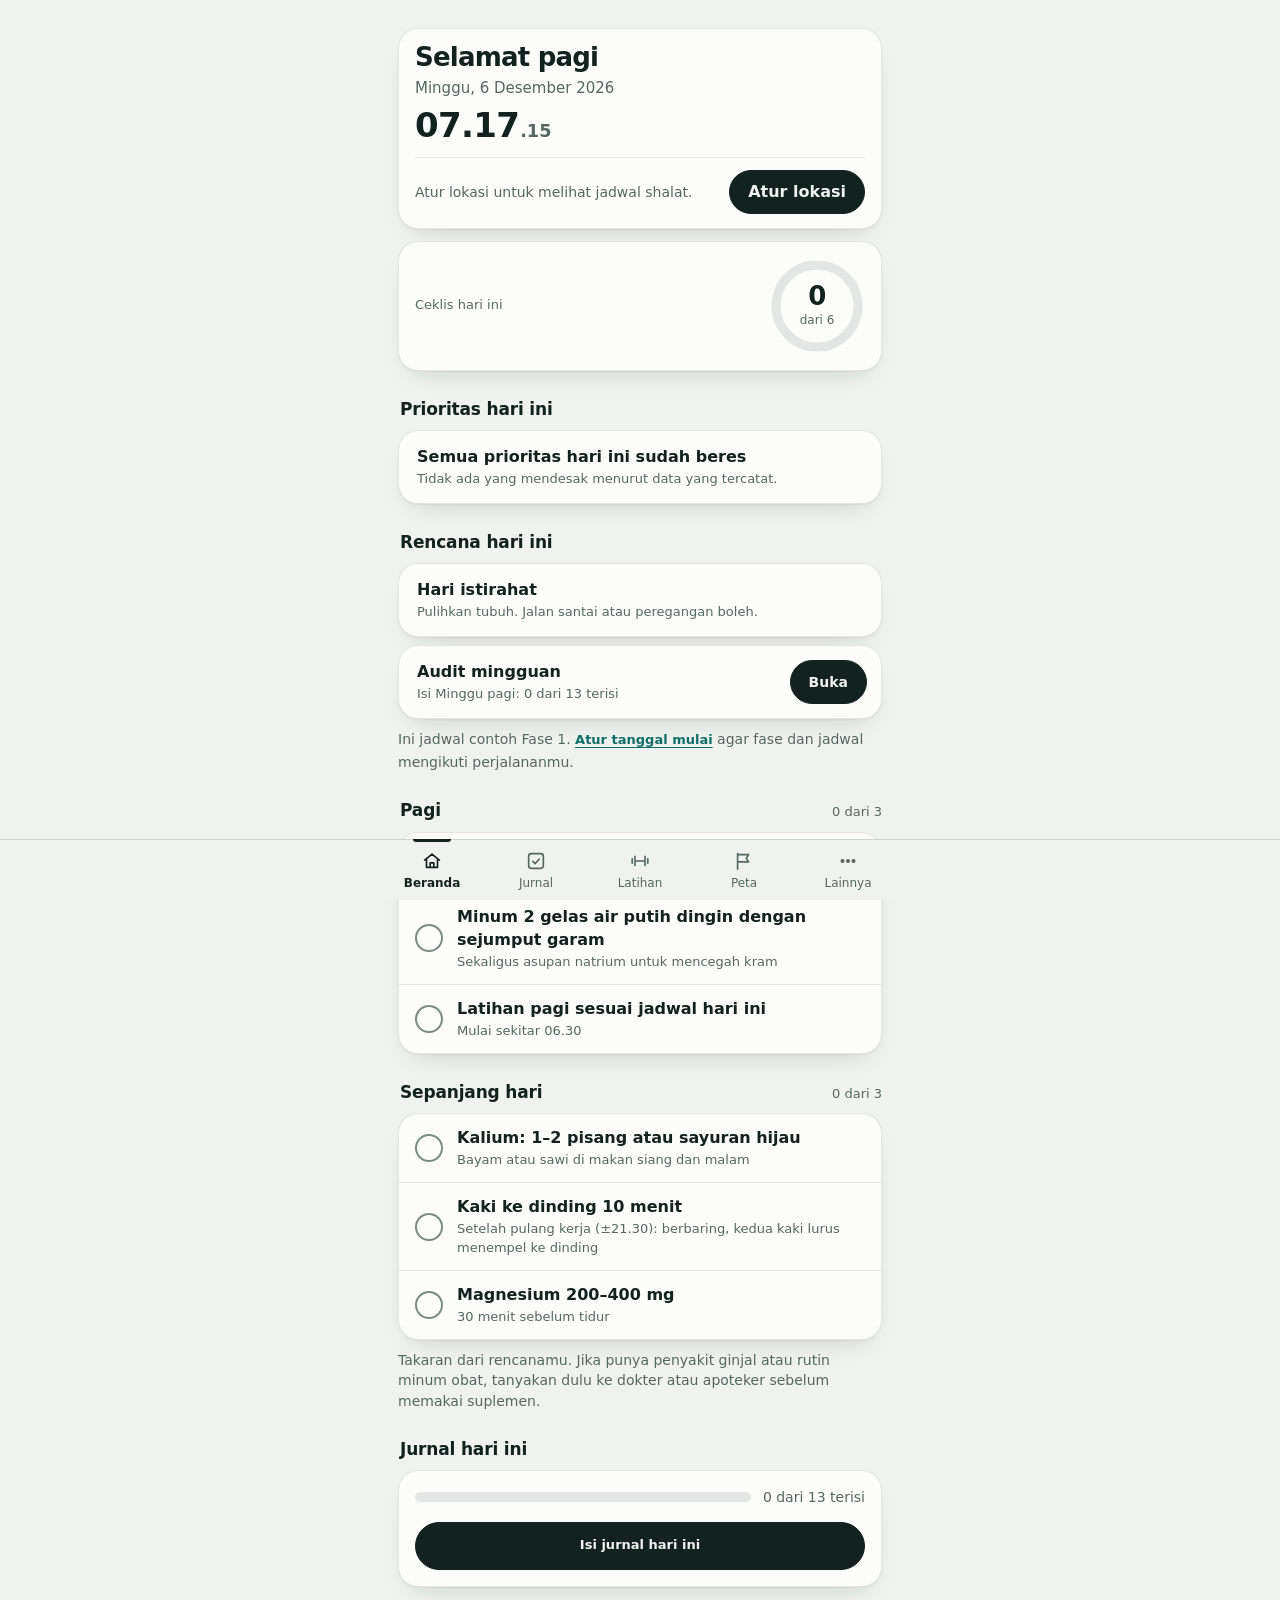
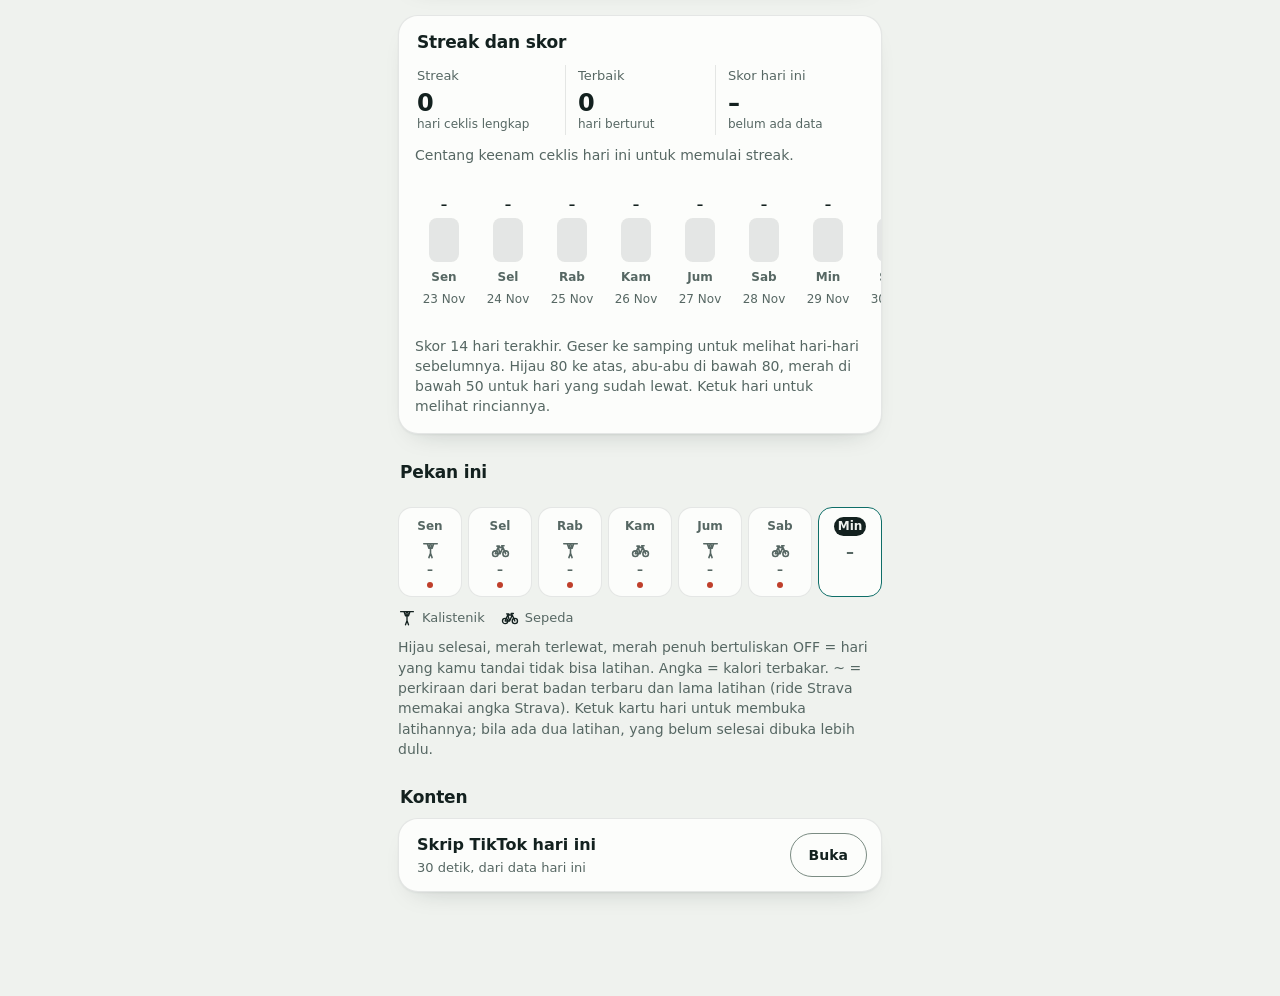
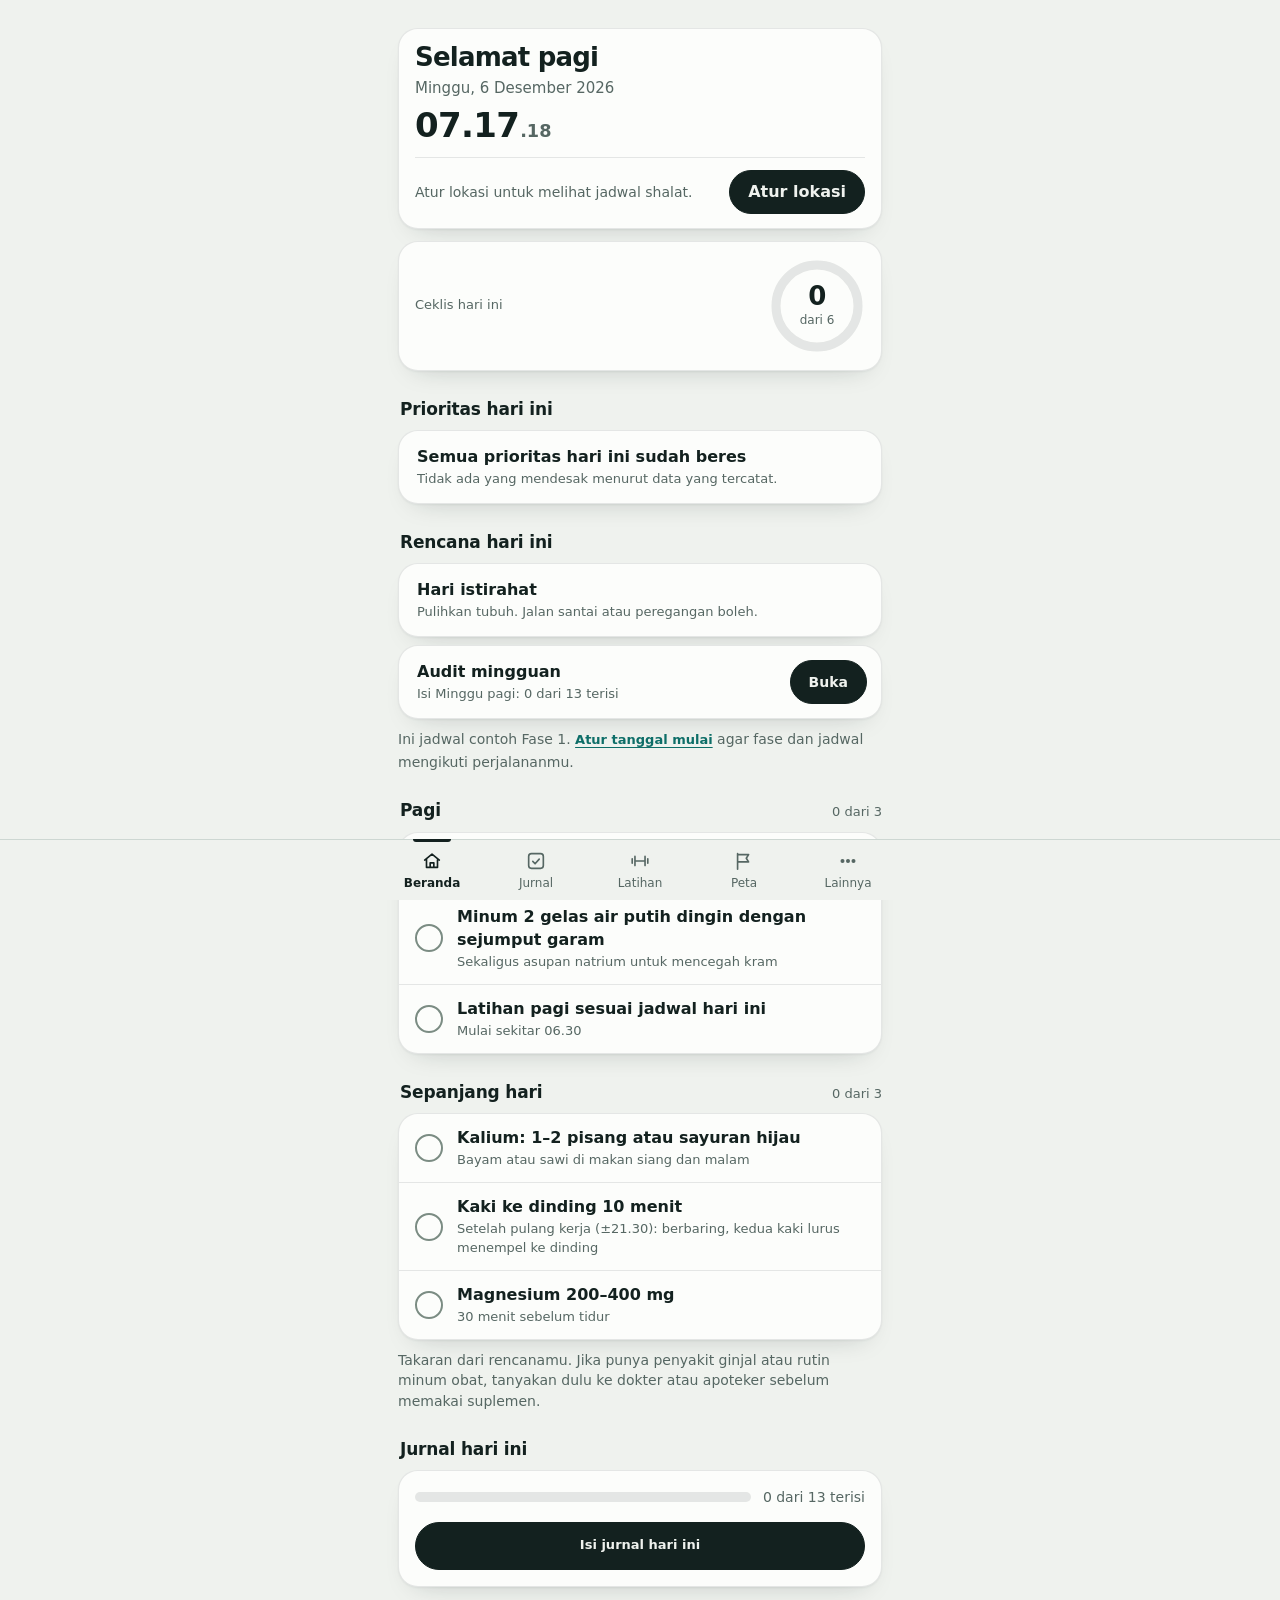
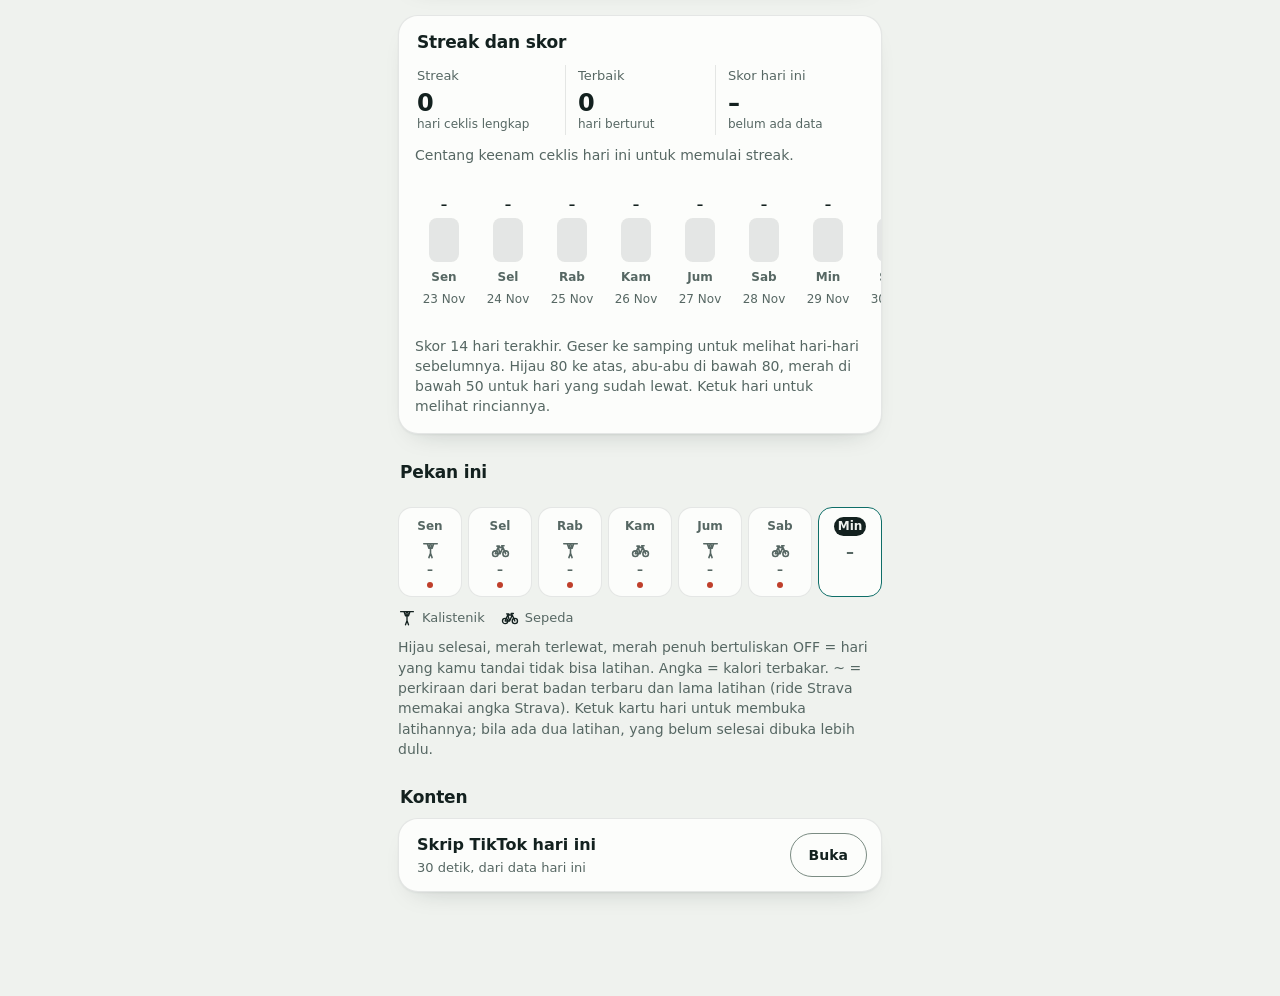
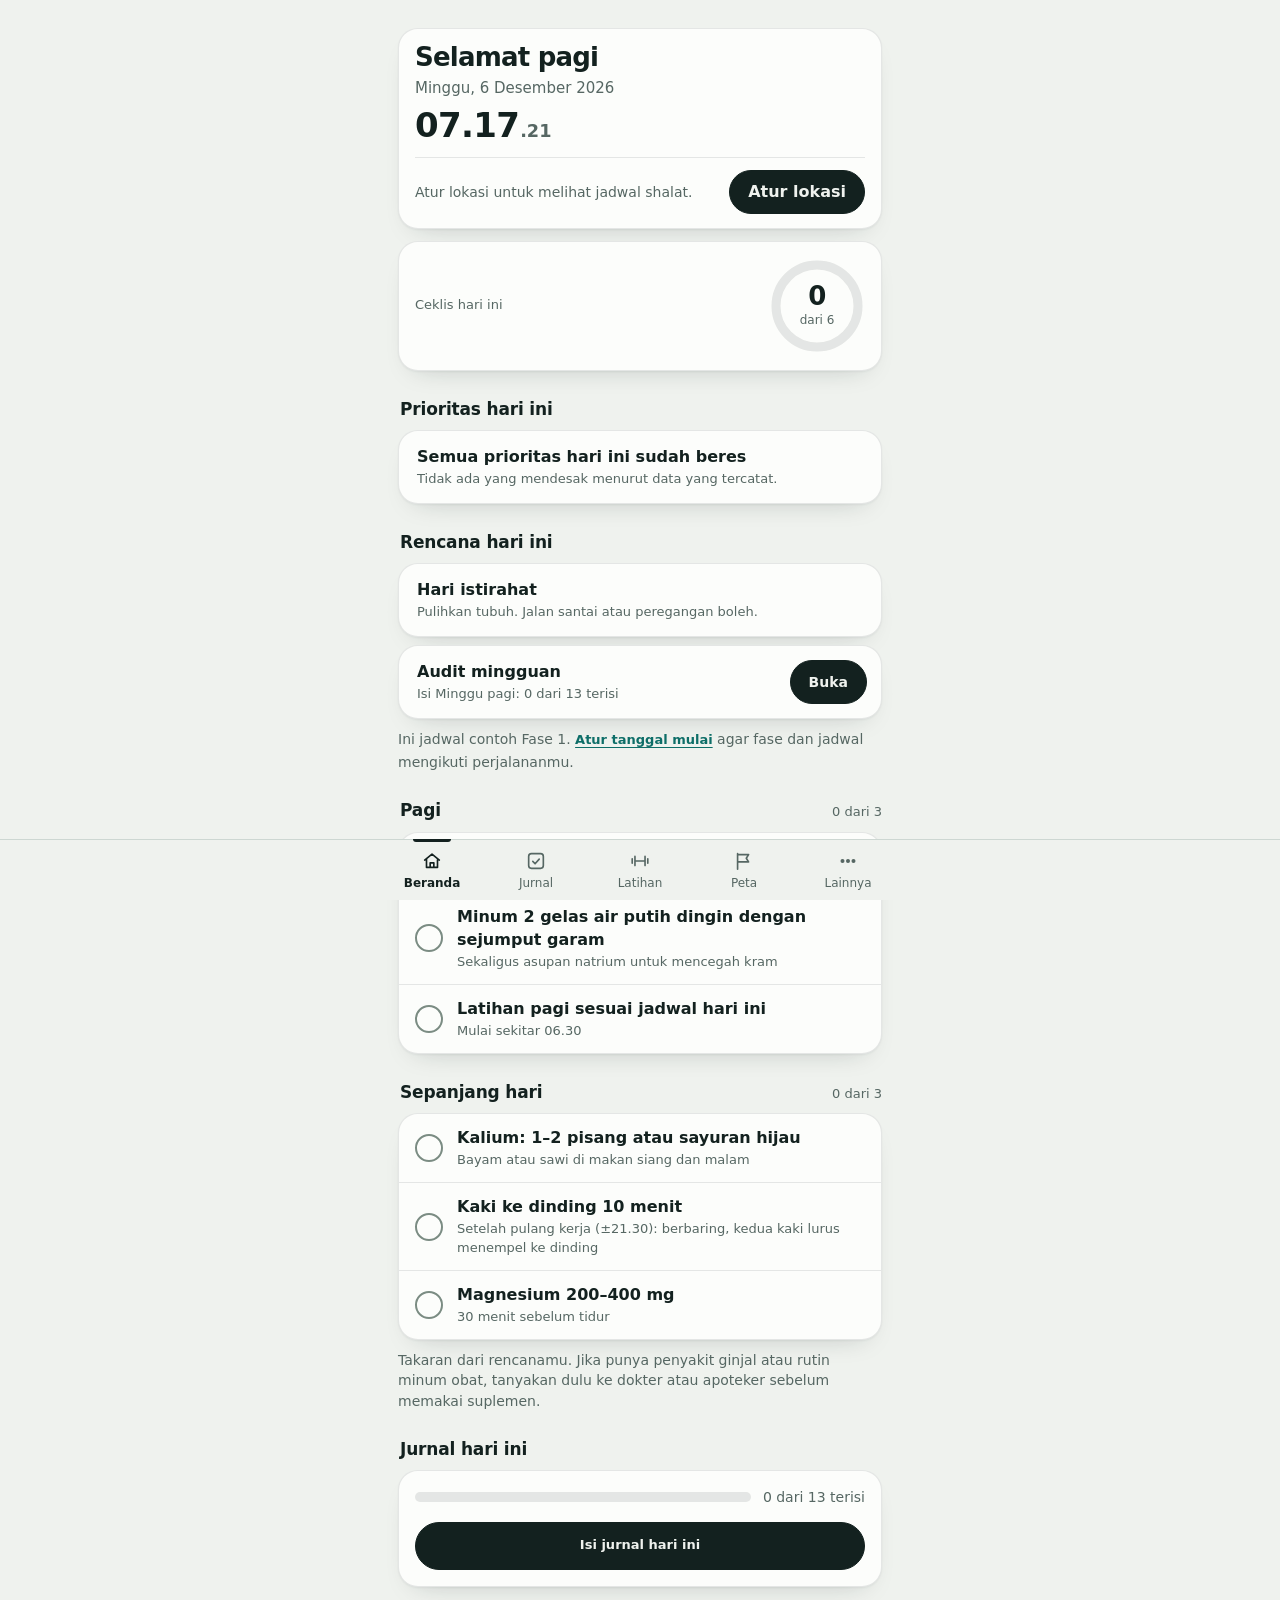
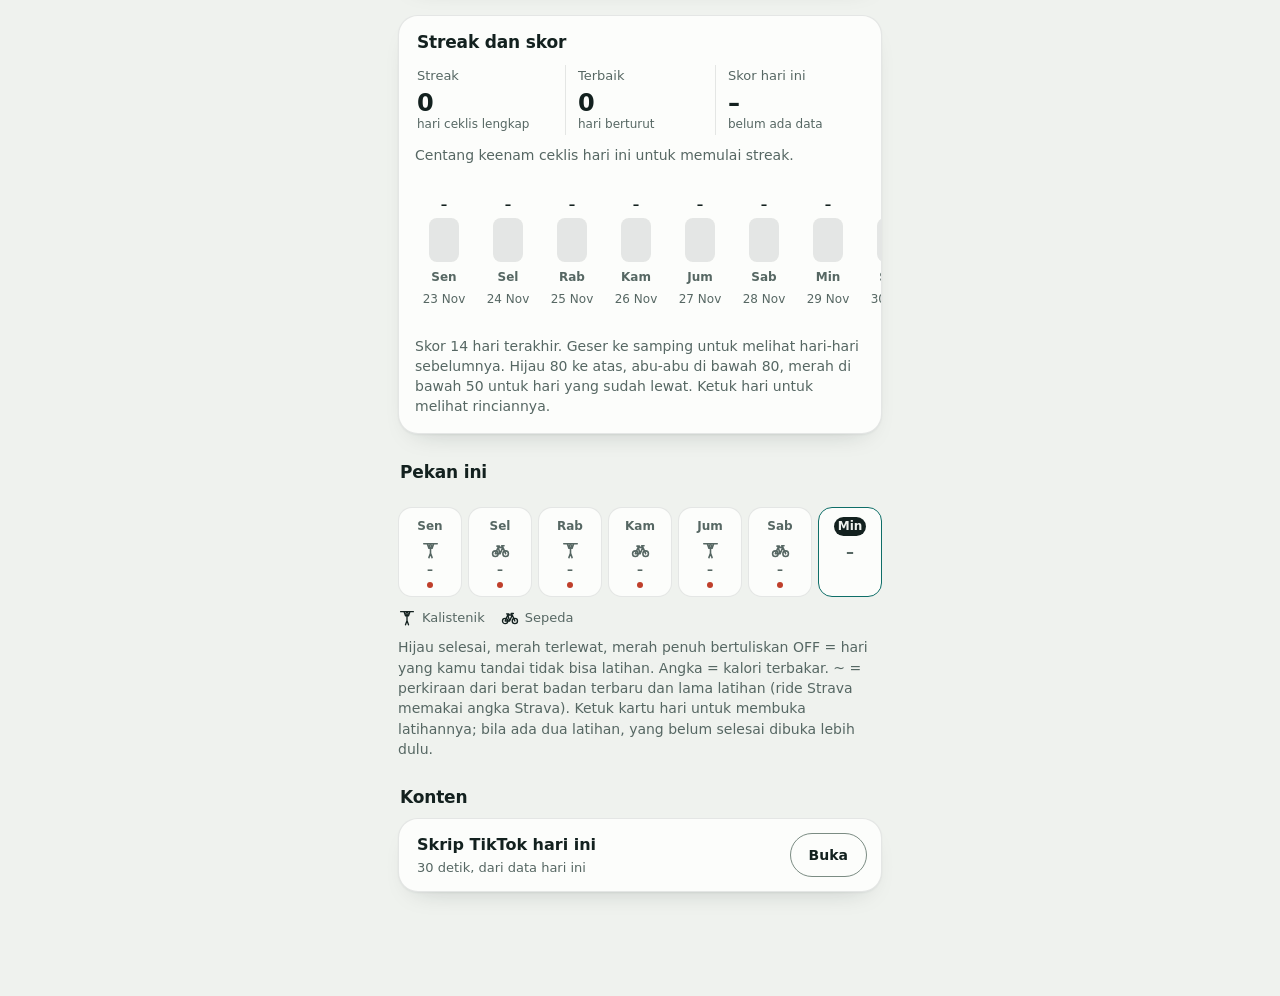
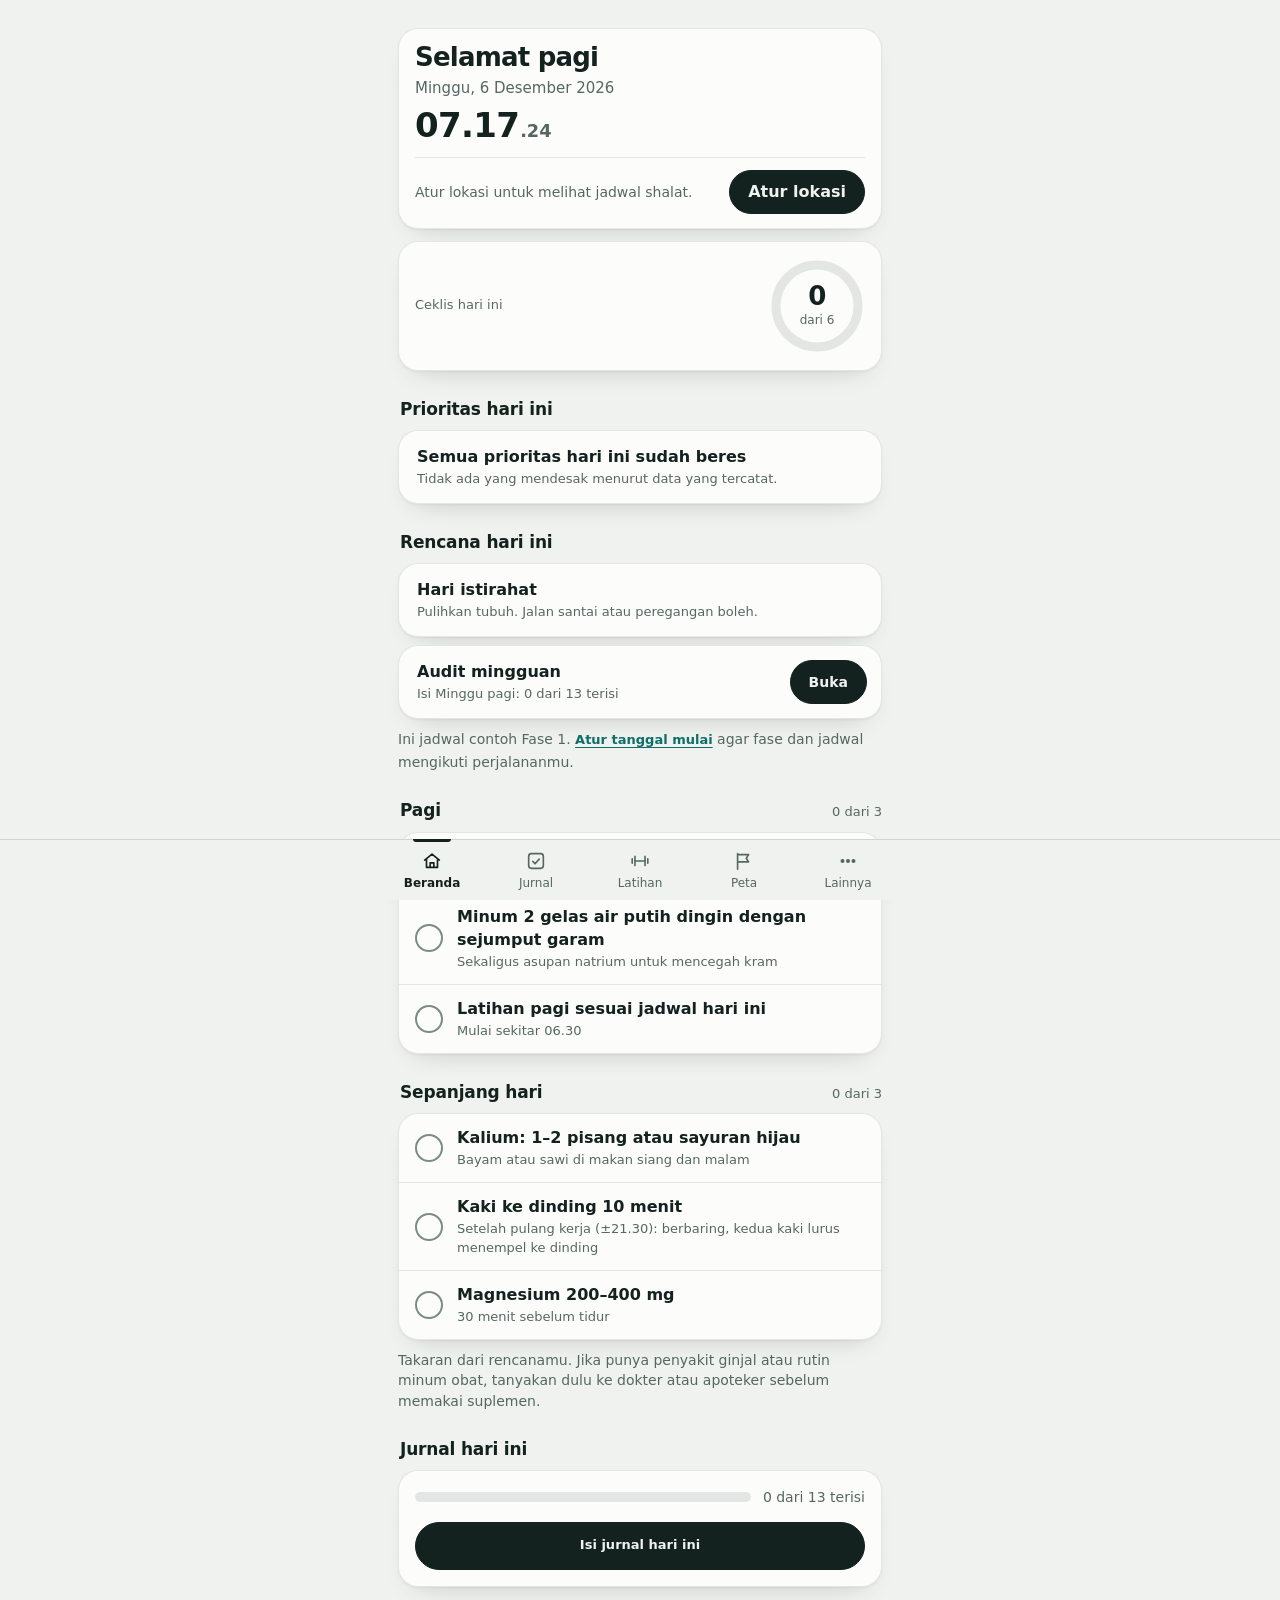
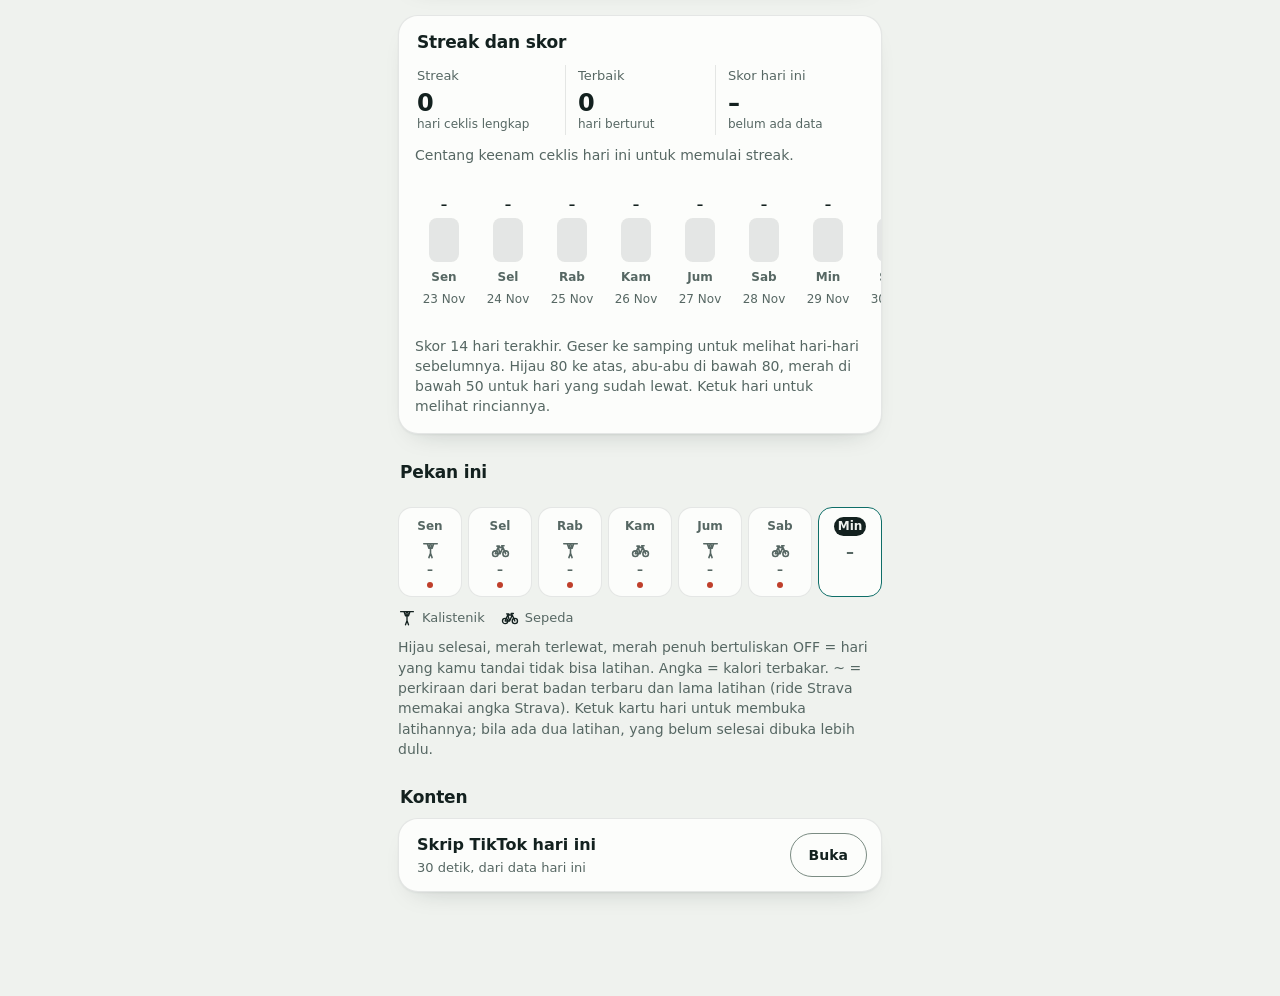
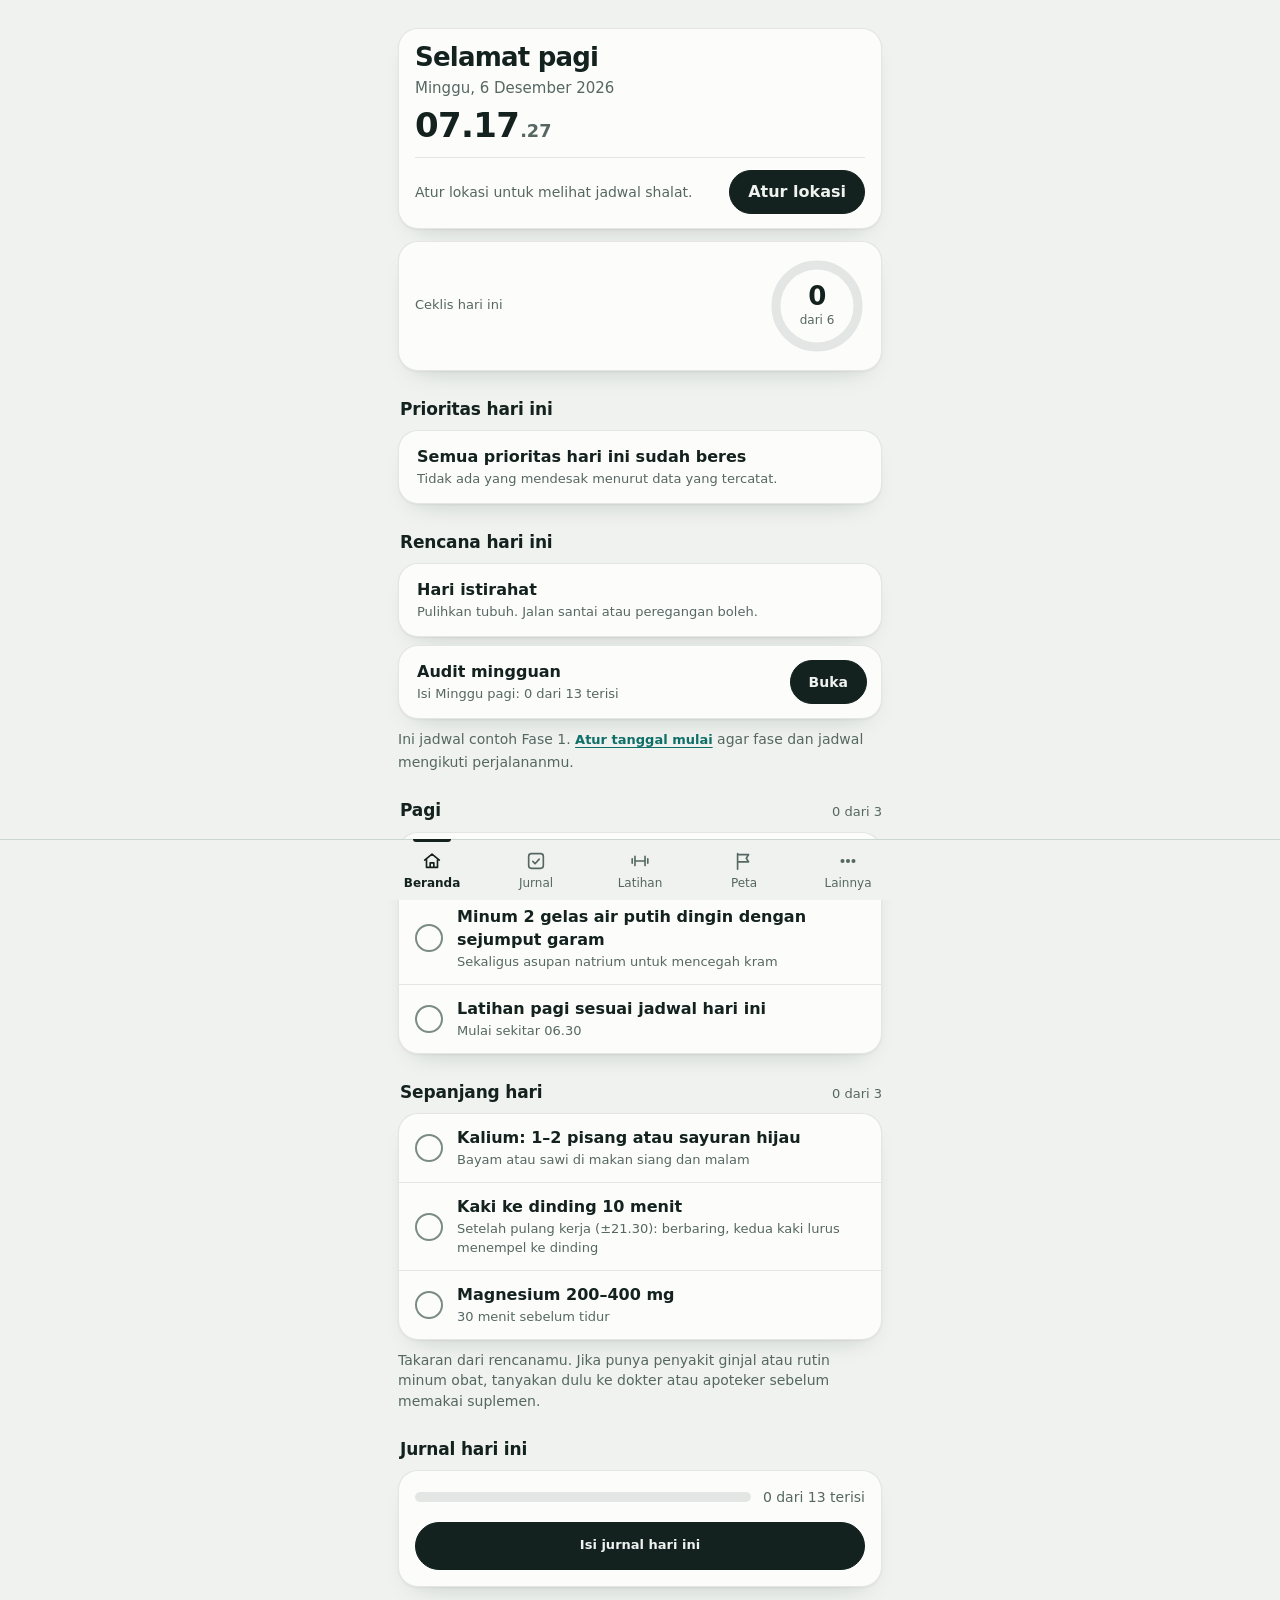
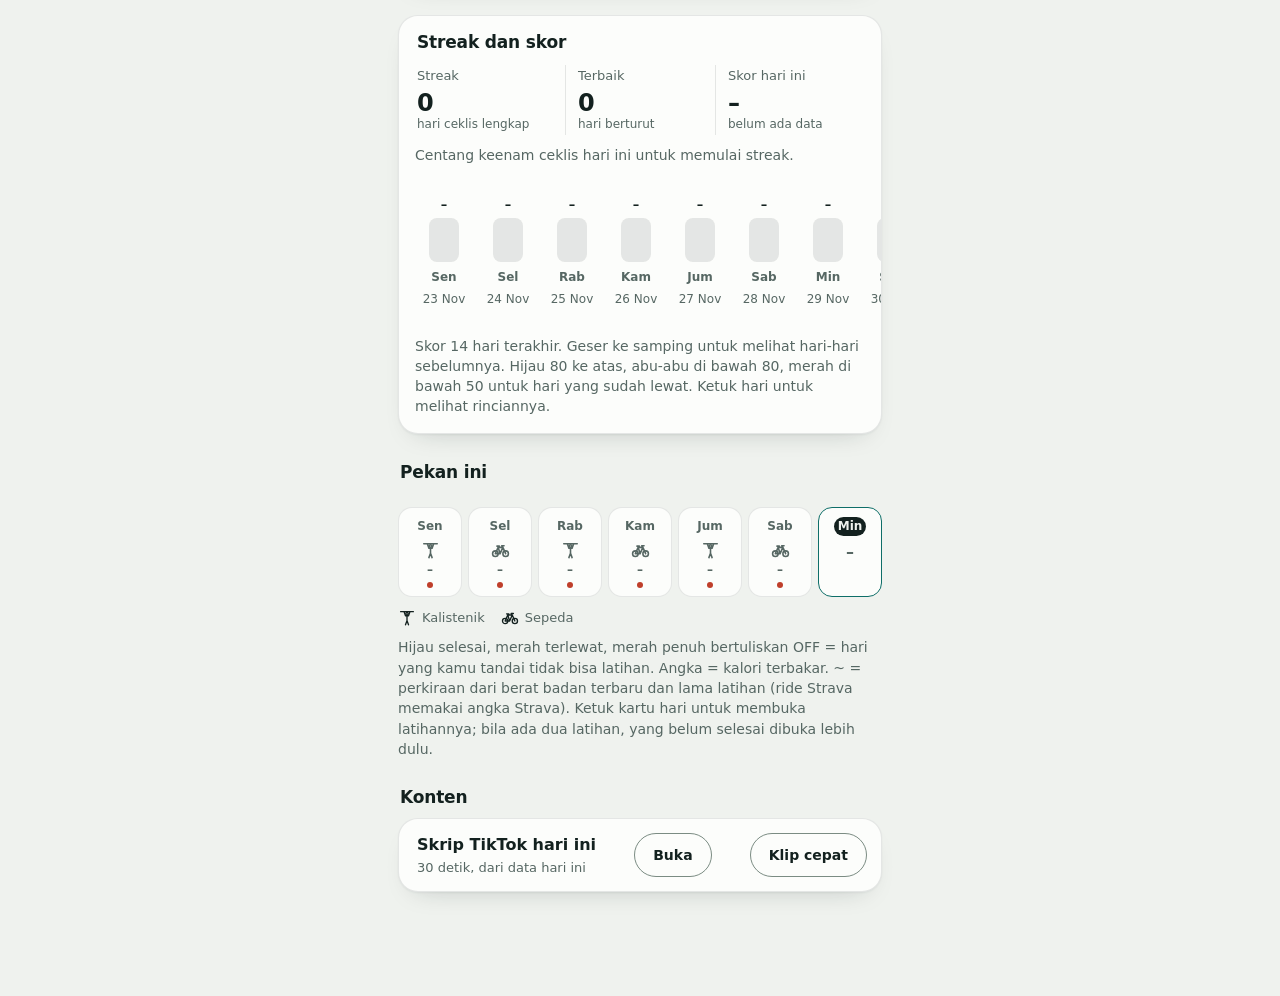
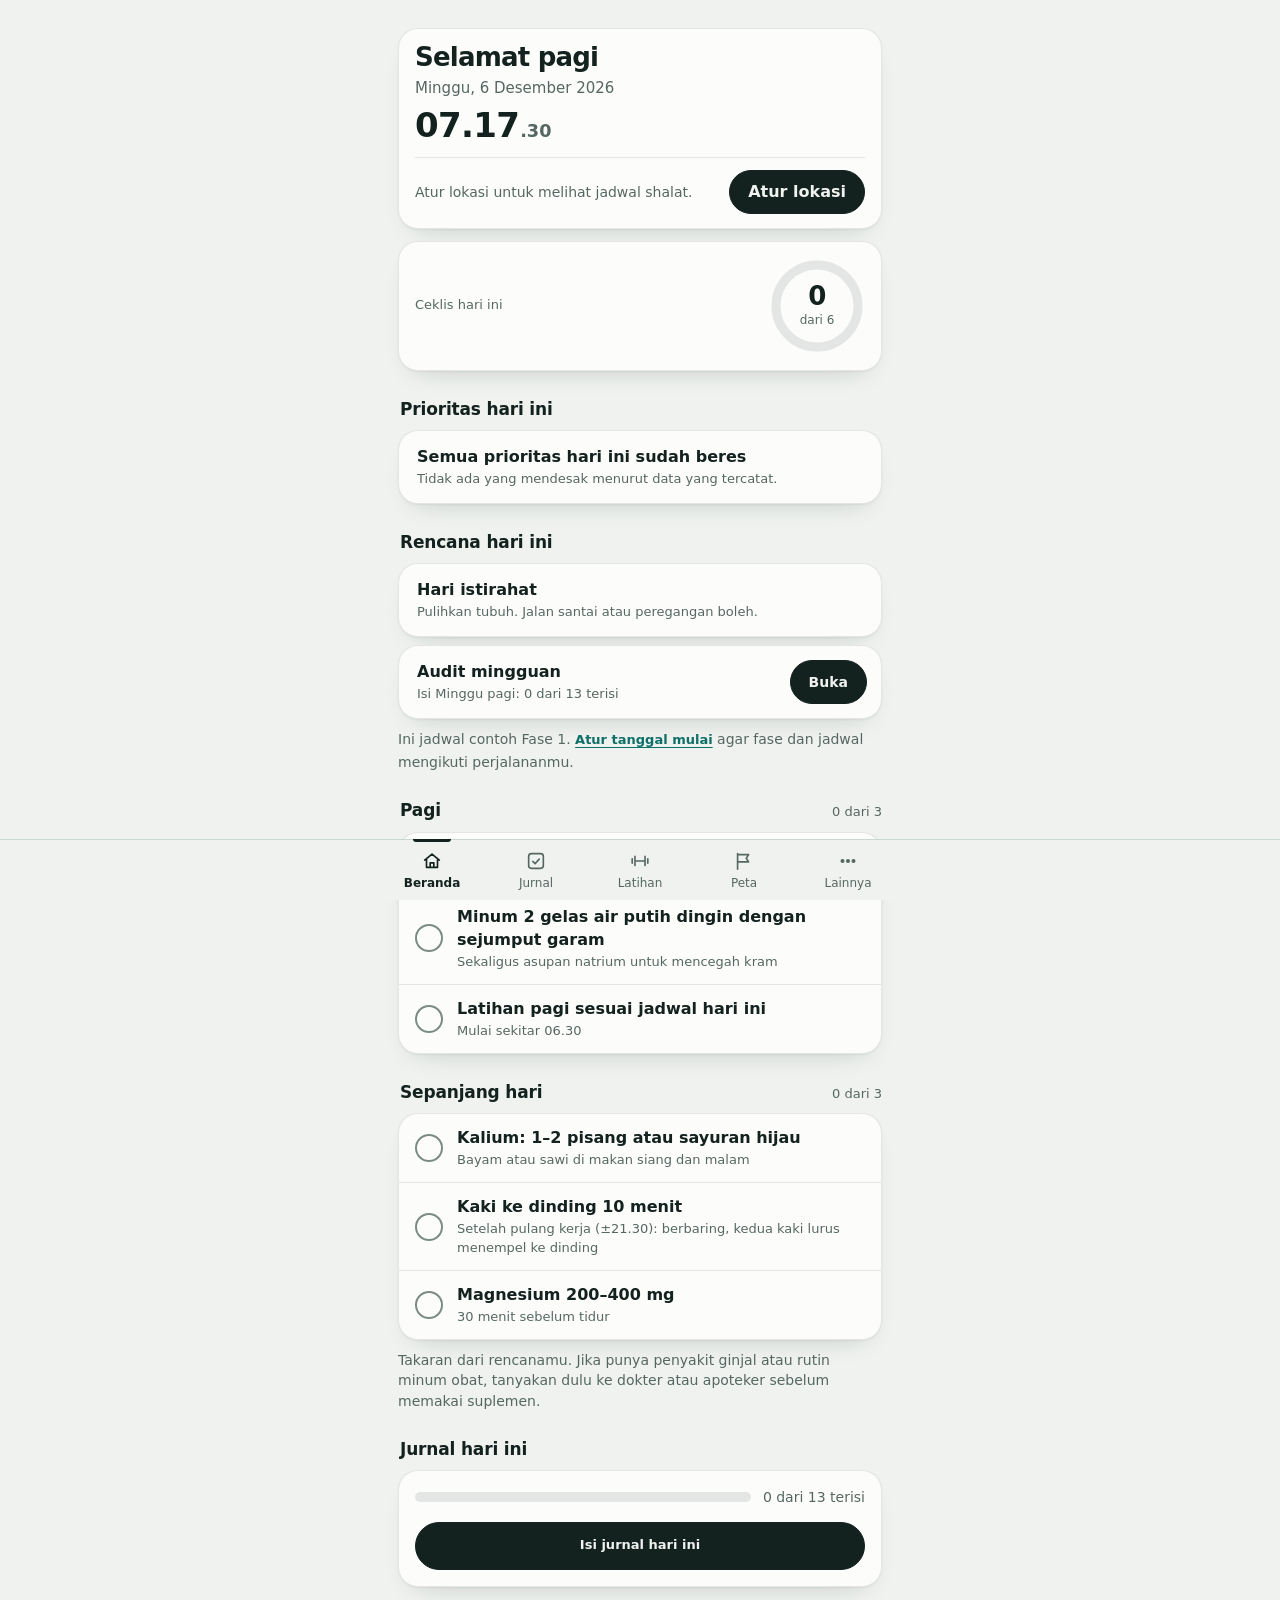
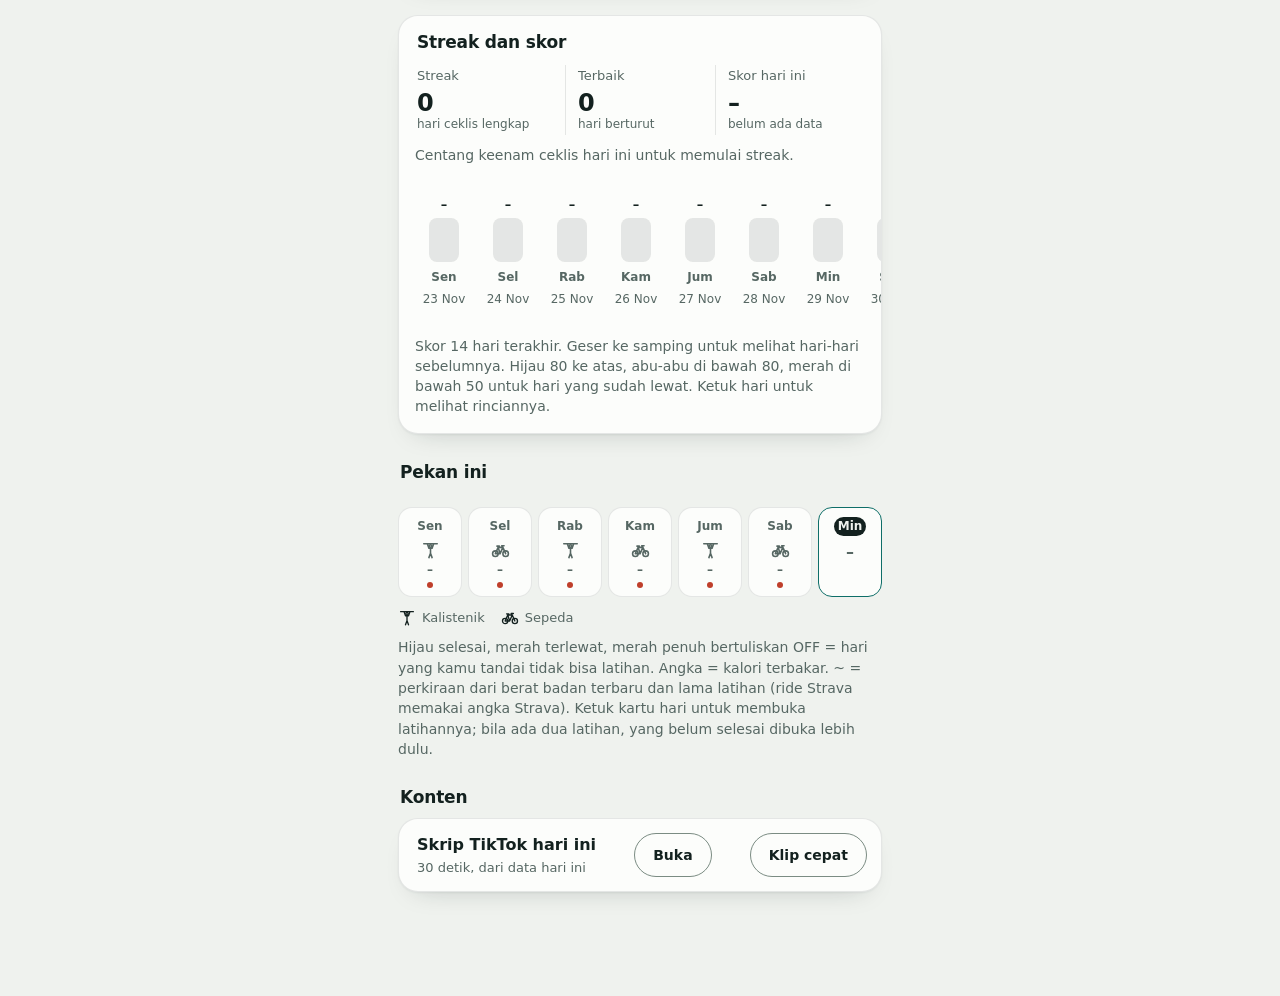
